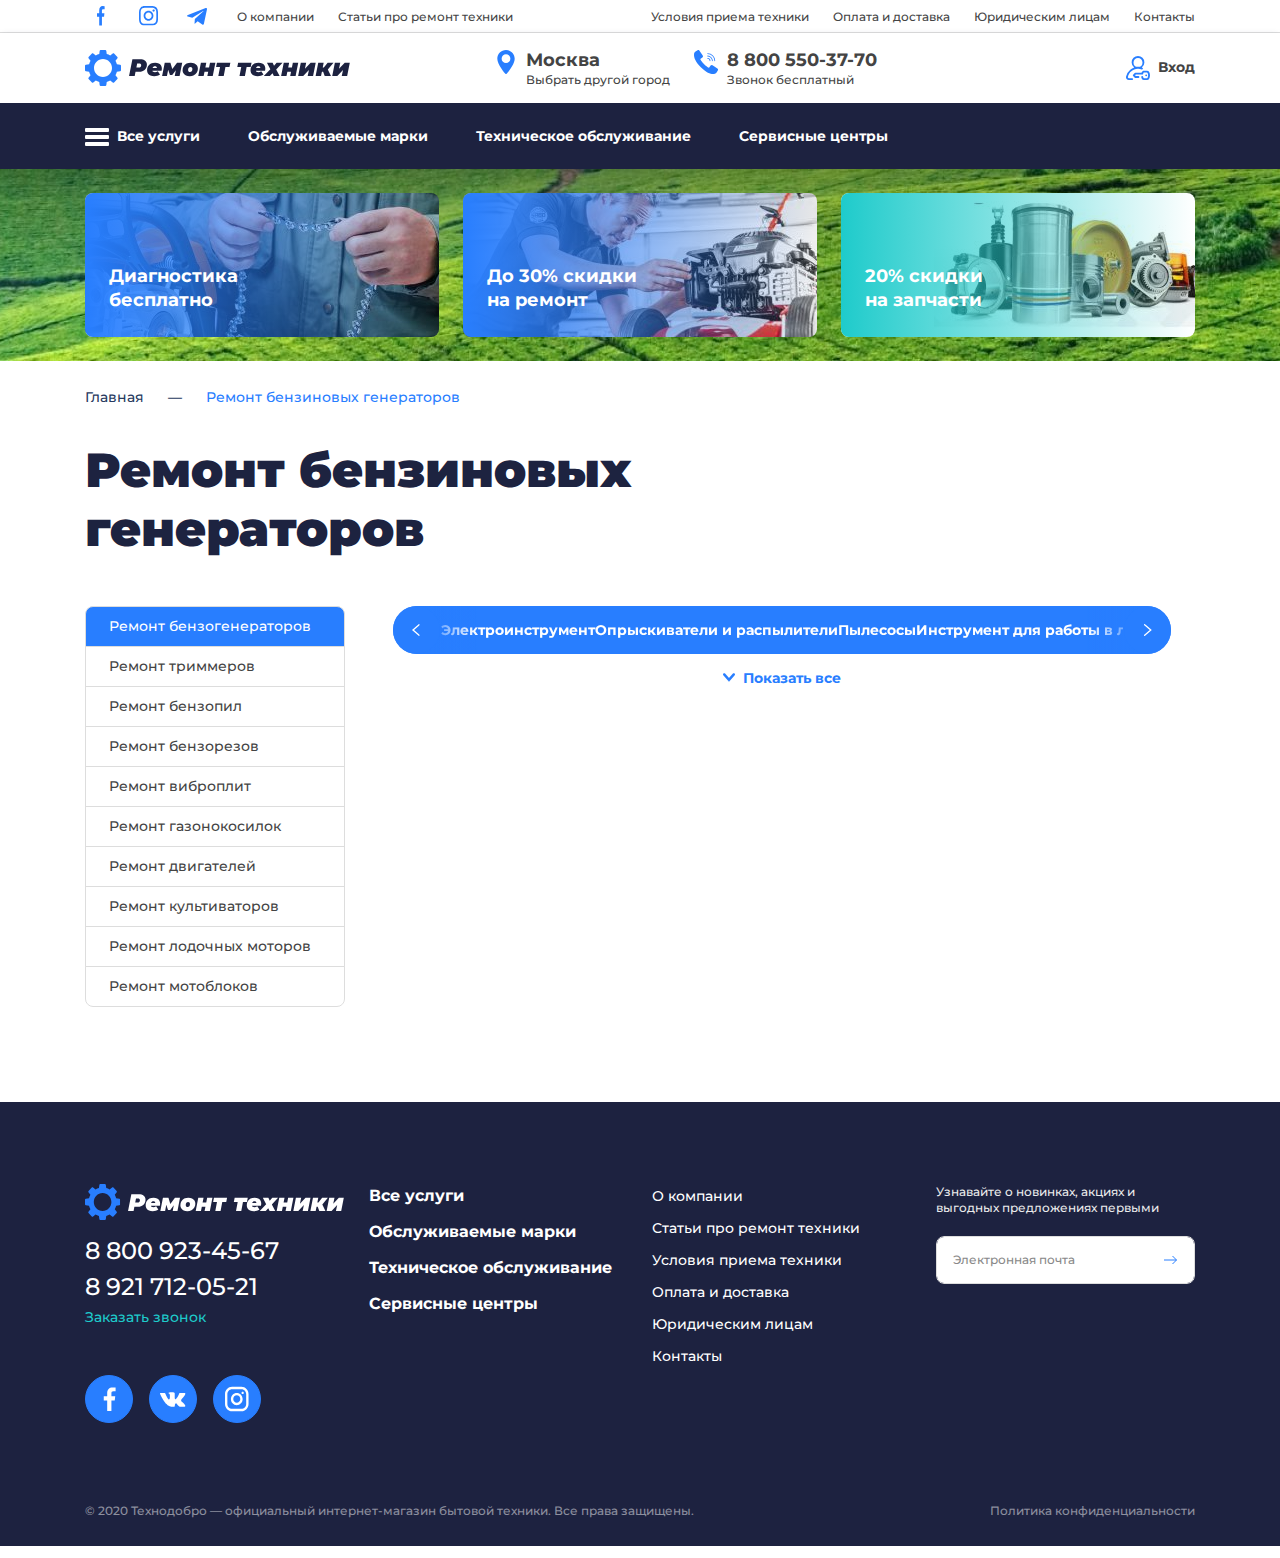
==== public/01-types.html @ d425623e "made a little" ====
<!DOCTYPE html>
<html lang="ru">
	<head>
		<meta charset="utf-8">
		<title>title</title>
		<meta name="description" content="о чем страница">
		<meta http-equiv="X-UA-Compatible" content="IE=edge">
		<meta name="viewport" content="width=device-width,initial-scale=1.0,  shrink-to-fit=no">
		<link type="image/ico" href="img/favicon.ico" rel="shortcut icon"><meta name="format-detection" content="telephone=no"> <link rel="preconnect" href="https://fonts.googleapis.com">
<link rel="preconnect" href="https://fonts.gstatic.com" crossorigin>
<link href="https://fonts.googleapis.com/css2?family=Montserrat:wght@300;400;500;600;700;800;900&display=swap" rel="stylesheet">
		<link href="css/main.min.css" rel="stylesheet"/>
	</head>
	<body data-bg="01.png">
		<div class="main-wrapper">
			<div class="menu-mobile menu-mobile--js d-lg-none">
				<div class="toggle-menu-mobile toggle-menu-mobile--js"><span></span>
				</div>
				<div class="menu-mobile__inner">
					<div class="menu-mobile__logo"><img loading="lazy" src="img/svg/logo.svg" alt=""/>
					</div>
					<ul class="menu" itemscope="itemscope" itemtype="http://schema.org/SiteNavigationElement">
						<li class="menu-item" itemprop="item"><a href="#" itemprop="url">О компании</a></li>
						<li class="menu-item" itemprop="item"><a href="#" itemprop="url">Статьи про ремонт техники</a></li>
						<li class="menu-item" itemprop="item"><a href="#" itemprop="url">Условия приема техники</a></li>
						<li class="menu-item" itemprop="item"><a href="#" itemprop="url">Oплата и доставка</a></li>
						<li class="menu-item" itemprop="item"><a href="#" itemprop="url">Юридическим лицам</a></li>
						<li class="menu-item" itemprop="item"><a href="#" itemprop="url">Контакты</a></li>
					</ul>
					<div class="d-md-none">
						<ul class="menu" itemscope="itemscope" itemtype="http://schema.org/SiteNavigationElement">
							<li class="menu-item" itemprop="item"><a href="#" itemprop="url">Обслуживаемые марки</a></li>
							<li class="menu-item" itemprop="item"><a href="#" itemprop="url">Техническое обслуживание</a></li>
							<li class="menu-item" itemprop="item"><a href="#" itemprop="url">Сервисные центры</a></li>
						</ul>
						<div class="menu-mobile__catalog-btn">
							<svg class="icon icon-burger ">
								<use xlink:href="img/svg/sprite.svg#burger"></use>
							</svg><span>Все услуги</span>
						</div>
					</div>
					<div class="tn-items mb-4">
						<div class="tn-items__row row">
							<div class="col-auto">
								<div class="tn-items__item-row row">
									<div class="tn-items__icon-col col-auto">
										<svg class="icon icon-logo ">
											<use xlink:href="img/svg/sprite.svg#logo"></use>
										</svg>
									</div>
									<div class="col">
										<div class="tn-items__i-black tn-items__i-black--block">Москва
										</div><a class="tn-items__i-sm" href="#">Выбрать другой город</a>
									</div>
								</div>
							</div>
							<div class="col-auto">
								<div class="tn-items__item-row row">
									<div class="tn-items__icon-col col-auto">
										<svg class="icon icon-tel ">
											<use xlink:href="img/svg/sprite.svg#tel"></use>
										</svg>
									</div>
									<div class="col"><a class="tn-items__i-black" href="tel:88005503770">8 800 550-37-70</a><a class="tn-items__i-sm" href="tel:88005503770">Звонок бесплатный</a>
									</div>
								</div>
							</div>
						</div>
					</div>
					<div class="soc-row row mb-3">
						<div class="col-auto"><a class="soc-row__soc-item" href="#">
							<svg class="icon icon-fb ">
								<use xlink:href="img/svg/sprite.svg#fb"></use>
							</svg></a>
						</div>
						<div class="col-auto"><a class="soc-row__soc-item" href="#">
							<svg class="icon icon-inst ">
								<use xlink:href="img/svg/sprite.svg#inst"></use>
							</svg></a>
						</div>
						<div class="col-auto"><a class="soc-row__soc-item" href="#">
							<svg class="icon icon-tg ">
								<use xlink:href="img/svg/sprite.svg#tg"></use>
							</svg></a>
						</div>
					</div>
				</div>
			</div>
			<!--  мобильное меню-->
			<!-- start header-->
			<header class="header" id="header">
				<!-- start topLine-->
				<section class="topLine d-none d-lg-block" id="topLine">
					<div class="topLine__container container">
						<div class="topLine__row row align-items-center">
							<div class="col-auto">
								<div class="soc-row row">
									<div class="col-auto"><a class="soc-row__soc-item" href="#">
										<svg class="icon icon-fb ">
											<use xlink:href="img/svg/sprite.svg#fb"></use>
										</svg></a>
									</div>
									<div class="col-auto"><a class="soc-row__soc-item" href="#">
										<svg class="icon icon-inst ">
											<use xlink:href="img/svg/sprite.svg#inst"></use>
										</svg></a>
									</div>
									<div class="col-auto"><a class="soc-row__soc-item" href="#">
										<svg class="icon icon-tg ">
											<use xlink:href="img/svg/sprite.svg#tg"></use>
										</svg></a>
									</div>
								</div>
							</div>
							<div class="col">
								<ul class="menu" itemscope="itemscope" itemtype="http://schema.org/SiteNavigationElement">
									<li class="menu-item" itemprop="item"><a href="#" itemprop="url">О компании</a></li>
									<li class="menu-item" itemprop="item"><a href="#" itemprop="url">Статьи про ремонт техники</a></li>
									<li class="menu-item" itemprop="item"><a href="#" itemprop="url">Условия приема техники</a></li>
									<li class="menu-item" itemprop="item"><a href="#" itemprop="url">Oплата и доставка</a></li>
									<li class="menu-item" itemprop="item"><a href="#" itemprop="url">Юридическим лицам</a></li>
									<li class="menu-item" itemprop="item"><a href="#" itemprop="url">Контакты</a></li>
								</ul>
							</div>
						</div>
					</div>
				</section>
				<!-- end topLine-->
				<!-- start top-nav-->
				<div class="top-nav block-with-lazy">
					<div class="top-nav__container container">
						<div class="top-nav__row row align-items-center">
							<div class="col col-md-auto">
								<div class="top-nav__logo"><img loading="lazy" src="img/svg/logo.svg" alt=""/>
								</div>
							</div>
							<div class="col d-none d-md-block">
								<div class="tn-items">
									<div class="tn-items__row row">
										<div class="col-auto">
											<div class="tn-items__item-row row">
												<div class="tn-items__icon-col col-auto">
													<svg class="icon icon-logo ">
														<use xlink:href="img/svg/sprite.svg#logo"></use>
													</svg>
												</div>
												<div class="col">
													<div class="tn-items__i-black tn-items__i-black--block">Москва
													</div><a class="tn-items__i-sm" href="#">Выбрать другой город</a>
												</div>
											</div>
										</div>
										<div class="col-auto">
											<div class="tn-items__item-row row">
												<div class="tn-items__icon-col col-auto">
													<svg class="icon icon-tel ">
														<use xlink:href="img/svg/sprite.svg#tel"></use>
													</svg>
												</div>
												<div class="col"><a class="tn-items__i-black" href="tel:88005503770">8 800 550-37-70</a><a class="tn-items__i-sm" href="tel:88005503770">Звонок бесплатный</a>
												</div>
											</div>
										</div>
									</div>
								</div>
							</div>
							<div class="col-auto"><a class="top-nav__lc" href="#">
								<svg class="icon icon-login ">
									<use xlink:href="img/svg/sprite.svg#login"></use>
								</svg><span>Вход</span></a>
							</div>
							<div class="col-auto d-lg-none">
								<div class="toggle-menu-mobile toggle-menu-mobile--js"><span></span>
								</div>
							</div>
							<!--.col.d-none.d-lg-block
							+mnu()
							
							-->
						</div>
					</div>
				</div>
				<!-- end top-nav-->
				<div class="bot-nav d-none d-md-block">
					<div class="bot-nav__container container">
						<div class="bot-nav__row row align-items-center">
							<div class="col-auto">
								<div class="bot-nav__all-btn-cont">
									<div class="bot-nav__all-btn">
										<svg class="icon icon-burger ">
											<use xlink:href="img/svg/sprite.svg#burger"></use>
										</svg><span>Все услуги</span>
									</div>
								</div>
							</div>
							<div class="col">
								<ul class="menu" itemscope="itemscope" itemtype="http://schema.org/SiteNavigationElement">
									<li class="menu-item" itemprop="item"><a href="#" itemprop="url">Обслуживаемые марки</a></li>
									<li class="menu-item" itemprop="item"><a href="#" itemprop="url">Техническое обслуживание</a></li>
									<li class="menu-item" itemprop="item"><a href="#" itemprop="url">Сервисные центры</a></li>
								</ul>
							</div>
						</div>
					</div>
				</div>
			</header>
			<!-- end header-->
			<!-- start headerBlock-->
			<div class="headerBlock section" id="headerBlock">
				<div class="headerBlock__bg"><img loading="lazy" src="img/@2x/headerBlock-bg.jpg" alt=""/>
				</div>
				<div class="container">
					<div class="headerBlock__row row">
						<div class="col-lg-4"><a class="headerBlock__item blue" href="#"><span class="headerBlock__img"><img loading="lazy" src="img/@2x/headerBlock-1.jpg" alt=""/></span><span class="headerBlock__txt">Диагностика<br/>бесплатно</span></a>
						</div>
						<div class="col-lg-4"><a class="headerBlock__item blue" href="#"><span class="headerBlock__img"><img loading="lazy" src="img/@2x/headerBlock-2.jpg" alt=""/></span><span class="headerBlock__txt">До 30% скидки<br/>на ремонт</span></a>
						</div>
						<div class="col-lg-4"><a class="headerBlock__item green" href="#"><span class="headerBlock__img"><img loading="lazy" src="img/@2x/headerBlock-3.jpg" alt=""/></span><span class="headerBlock__txt">20% скидки<br/>на запчасти</span></a>
						</div>
					</div>
				</div>
			</div>
			<!-- end headerBlock-->
			<div class="page-head">
				<div class="container">
					<nav aria-label="breadcrumb">
						<ol class="breadcrumb" itemscope="itemscope" itemtype="http://schema.org/BreadcrumbList">
							<li class="breadcrumb-item" itemprop="itemListElement" itemscope="itemscope" itemtype="http://schema.org/ListItem"><a href="/" itemprop="item"><span itemprop="name">Главная</span>
									<meta itemprop="position" content="1"/></a></li>
							<li class="breadcrumb-item active" itemprop="itemListElement" itemscope="itemscope" itemtype="http://schema.org/ListItem"><a href="#" itemprop="item"><span itemprop="name">Ремонт бензиновых генераторов</span>
									<meta itemprop="position" content="2"/></a></li>
						</ol>
					</nav>
					<div class="page-head__title-row row">
						<div class="col">
							<div class="section-title pb-0">
								<h1>Ремонт бензиновых<br>генераторов</h1>
							</div>
						</div>
					</div>
					<div class="page-head__row row">
						<div class="page-head__sidebar-col col-lg-3">
							<div class="page-head__sidebar"><a class="page-head__s-item active" href="#">Ремонт бензогенераторов</a><a class="page-head__s-item" href="#">Ремонт триммеров</a><a class="page-head__s-item" href="#">Ремонт бензопил</a><a class="page-head__s-item" href="#">Ремонт бензорезов</a><a class="page-head__s-item" href="#">Ремонт виброплит</a><a class="page-head__s-item" href="#">Ремонт газонокосилок</a><a class="page-head__s-item" href="#">Ремонт двигателей</a><a class="page-head__s-item" href="#">Ремонт культиваторов</a><a class="page-head__s-item" href="#">Ремонт лодочных моторов</a><a class="page-head__s-item" href="#">Ремонт мотоблоков</a>
							</div>
						</div>
						<div class="col-lg-9">
							<!-- start sTags-->
							<div class="sTags" id="sTags">
								<div class="container">
									<div class="sTags__slider-wrap sTags-slider-wrap-js">
										<div class="swiper-container sTags-slider-js">
											<div class="swiper-wrapper">
												<div class="swiper-slide"><a class="sTags__tag" href="#">Электроинструмент</a>
												</div>
												<div class="swiper-slide"><a class="sTags__tag" href="#">Опрыскиватели и распылители</a>
												</div>
												<div class="swiper-slide"><a class="sTags__tag" href="#">Пылесосы</a>
												</div>
												<div class="swiper-slide"><a class="sTags__tag" href="#">Инструмент для работы в лесу</a>
												</div>
												<div class="swiper-slide"><a class="sTags__tag" href="#">Цепные</a>
												</div>
												<div class="swiper-slide"><a class="sTags__tag" href="#">Опрыскиватели и распылители</a>
												</div>
												<div class="swiper-slide"><a class="sTags__tag" href="#">Пылесосы</a>
												</div>
												<div class="swiper-slide"><a class="sTags__tag" href="#">Инструмент для работы в лесу</a>
												</div>
												<div class="swiper-slide"><a class="sTags__tag" href="#">Электроинструмент</a>
												</div>
												<div class="swiper-slide"><a class="sTags__tag" href="#">Опрыскиватели и распылители</a>
												</div>
												<div class="swiper-slide"><a class="sTags__tag" href="#">Пылесосы</a>
												</div>
												<div class="swiper-slide"><a class="sTags__tag" href="#">Инструмент для работы в лесу</a>
												</div>
												<div class="swiper-slide"><a class="sTags__tag" href="#">Цепные</a>
												</div>
												<div class="swiper-slide"><a class="sTags__tag" href="#">Опрыскиватели и распылители</a>
												</div>
												<div class="swiper-slide"><a class="sTags__tag" href="#">Пылесосы</a>
												</div>
												<div class="swiper-slide"><a class="sTags__tag" href="#">Инструмент для работы в лесу</a>
												</div>
											</div>
										</div>
										<div class="swiper-button-hand swiper-button-hand-prev swiper-button-prev">
											<svg class="icon icon-chevron-left ">
												<use xlink:href="img/svg/sprite.svg#chevron-left"></use>
											</svg>
										</div>
										<div class="swiper-button-hand swiper-button-hand-next swiper-button-next">
											<svg class="icon icon-chevron-right ">
												<use xlink:href="img/svg/sprite.svg#chevron-right"></use>
											</svg>
										</div>
										<div class="sTags__close-btn sTags-close-btn-js">
											<svg class="icon icon-cross ">
												<use xlink:href="img/svg/sprite.svg#cross"></use>
											</svg>
										</div>
									</div>
									<div class="sTags__show-all sTags-show-btn-js"><span>Показать все</span><span>Скрыть</span>
									</div>
								</div>
							</div>
							<!-- end sTags-->
						</div>
					</div>
				</div>
			</div>
			<footer class="footer">
				<div class="container">
					<div class="footer__row row">
						<div class="col-sm-6 col-lg-3">
							<div class="footer__logo"><img loading="lazy" src="img/svg/footer-logo.svg" alt=""/>
							</div>
							<div class="footer__pushed-content">
								<div class="footer__tells"><a class="footer__tell" href="tel:88009234567">8 800 923-45-67</a><a class="footer__tell" href="tel:89217120521">8 921 712-05-21</a><a class="footer__call-order" href="#">Заказать звонок</a>
								</div>
								<div class="footer__soc-row row">
									<div class="col-auto"><a class="footer__soc-item" href="#"><img loading="lazy" src="img/svg/soc-white-fb.svg" alt=""/></a>
									</div>
									<div class="col-auto"><a class="footer__soc-item" href="#"><img loading="lazy" src="img/svg/soc-white-vk.svg" alt=""/></a>
									</div>
									<div class="col-auto"><a class="footer__soc-item" href="#"><img loading="lazy" src="img/svg/soc-white-inst.svg" alt=""/></a>
									</div>
								</div>
							</div>
						</div>
						<div class="col-sm-6 col-lg-3">
							<div class="footer__menu footer__menu--bold">
								<ul>
									<li><a href="#">Все услуги</a></li>
									<li><a href="#">Обслуживаемые марки</a></li>
									<li><a href="#">Техническое обслуживание</a></li>
									<li><a href="#">Сервисные центры</a></li>
								</ul>
							</div>
						</div>
						<div class="col-sm-6 col-lg-3">
							<div class="footer__menu footer__menu--regular">
								<ul>
									<li><a href="#">О компании</a></li>
									<li><a href="#">Статьи про ремонт техники</a></li>
									<li><a href="#">Условия приема техники</a></li>
									<li><a href="#">Oплата и доставка</a></li>
									<li><a href="#">Юридическим лицам</a></li>
									<li><a href="#">Контакты</a></li>
								</ul>
							</div>
						</div>
						<div class="col-sm-6 col-lg-3">
							<div class="footer__know">Узнавайте о новинках, акциях и выгодных предложениях первыми
							</div>
							<div class="footer__input-cont">
								<div class="footer__input-wrap form-group"><input class="footer__input form-control" name="email" type="email" placeholder="Электронная почта"/>
								</div>
								<!-- +e.input-wrap-->
								<button class="footer__arrow" type="submit"><img loading="lazy" src="img/svg/arrow-right.svg" alt=""/>
								</button>
							</div>
						</div>
					</div>
					<div class="footer__bot-row row align-items-center">
						<div class="col-lg">
							<div class="footer__all-rights">
								©
								<span class="put-curr-year">2020</span>
								Технодобро — официальный интернет-магазин бытовой техники. Все права защищены.
							</div>
						</div>
						<div class="col-lg-auto"><a class="footer__policy" href="#">Политика конфиденциальности</a>
						</div>
					</div>
				</div>
			</footer>
		</div>
		<!--  start modals-->
		<div class="modal-win" id="modal-call" style="display: none">
			<div class="form-wrap">
				<form>
					<div class="text-center">
						<div class="form-wrap__title form-data h3 ttu">Обратный звонок
						</div>
						<p class="after-headline">Заполните заявку и&nbsp;мы&nbsp;с&nbsp;Вами свяжемся в&nbsp;течение 15&nbsp;минут</p>
					</div>
					<div class="form-wrap__input-wrap form-group"><input class="form-wrap__input form-control" name="text" type="text" placeholder="Ваше Имя" required="required"/> 
					</div>
					<!-- +e.input-wrap-->
					<button class="form-wrap__btn btn" type="submit"> 
					</button>
					<div class="form-wrap__policy">
						<label class="custom-input form-check"><input class="custom-input__input form-check-input" name="checkbox" type="checkbox" checked="checked"/><small class="custom-input__text text-secondary">Согласен на обработку и хранение моих персональных данных в соответствии с условиями</small>
						</label>
					</div>
				</form>
			</div>
		</div>
		<!-- #modal-call-->
		<!-- end modals-->
		<!-- modal libs-->
		<script src="libs/jquery/jquery.min.js"></script>
		<script src="libs/@fancyapps/ui/fancybox.umd.js"></script>
		<!-- modal libs-->
		<!-- slider libs-->
		<script src="libs/swiper/swiper-bundle.min.js"> </script>
		<!-- /slider libs-->
		<script src="libs/inputmask/inputmask.min.js"></script>
		<script src="js/libs.js"></script>
		<script src="js/common.js"></script>
	</body>
</html>
---- public/css/main.min.css ----
@charset "UTF-8";.not-selectable{-moz-user-select:none;-webkit-user-select:none;user-select:none}.carousel{position:relative;box-sizing:border-box}.carousel *,.carousel :after,.carousel :before{box-sizing:inherit}.carousel__viewport{position:relative;overflow:hidden;width:100%;height:100%}.carousel__track{display:flex}.carousel__slide{flex:0 0 auto;width:var(--carousel-slide-width,60%);max-width:100%;padding:1rem;position:relative;overflow-x:hidden;overflow-y:auto;overscroll-behavior:contain;-webkit-overflow-scrolling:touch;touch-action:pan-y}.carousel.has-dots{margin-bottom:calc(.5rem + 22px)}.carousel__dots{margin:0 auto;padding:0;position:absolute;top:calc(100% + .5rem);left:0;right:0;display:flex;justify-content:center;list-style:none;-webkit-user-select:none;-moz-user-select:none;user-select:none}.carousel__dots .carousel__dot{margin:0;padding:0;display:block;position:relative;width:22px;height:22px;cursor:pointer}.carousel__dots .carousel__dot:after{content:"";width:8px;height:8px;border-radius:50%;position:absolute;top:50%;left:50%;transform:translate(-50%,-50%);background-color:currentColor;opacity:.25;transition:opacity .15s ease-in-out}.carousel__dots .carousel__dot.is-selected:after{opacity:1}.carousel__button{width:var(--carousel-button-width,48px);height:var(--carousel-button-height,48px);padding:0;border:0;display:flex;justify-content:center;align-items:center;pointer-events:all;cursor:pointer;color:var(--carousel-button-color,currentColor);background:var(--carousel-button-bg,transparent);border-radius:var(--carousel-button-border-radius,50%);box-shadow:var(--carousel-button-shadow,none)}.carousel__button.is-next,.carousel__button.is-prev{position:absolute;top:50%;transform:translateY(-50%)}.carousel__button.is-prev{left:10px}.carousel__button.is-next{right:10px}.carousel__button[disabled]{cursor:default;opacity:.3}.carousel__button svg{width:var(--carousel-button-svg-width,24px);height:var(--carousel-button-svg-height,24px);fill:none;stroke:currentColor;stroke-width:var(--carousel-button-svg-stroke-width,1.5);stroke-linejoin:bevel;stroke-linecap:round;filter:var(--carousel-button-svg-filter,none);pointer-events:none}body.compensate-for-scrollbar{overflow:hidden!important;touch-action:none}.fancybox__container{position:fixed;top:0;left:0;bottom:0;right:0;margin:0;padding:env(safe-area-inset-top,0) env(safe-area-inset-right,0) env(safe-area-inset-bottom,0) env(safe-area-inset-left,0);box-sizing:border-box;display:flex;flex-direction:column;color:var(--fancybox-color,#fff);-webkit-tap-highlight-color:transparent;overflow:hidden;z-index:1050;outline:none;transform-origin:top left;--carousel-button-width:48px;--carousel-button-height:48px;--carousel-button-svg-width:24px;--carousel-button-svg-height:24px;--carousel-button-svg-stroke-width:2.5;--carousel-button-svg-filter:drop-shadow(1px 1px 1px rgba(0,0,0,0.4))}.fancybox__container *,.fancybox__container :after,.fancybox__container :before{box-sizing:inherit}.fancybox__container :focus{outline:thin dotted}body.is-using-mouse .fancybox__container :focus{outline:none}.fancybox__backdrop{position:absolute;top:0;right:0;bottom:0;left:0;z-index:-1;background:var(--fancybox-bg,rgba(24,24,27,.92))}.fancybox__carousel{position:relative;flex:1 1 auto;min-height:0;height:100%;z-index:10}.fancybox__carousel.has-dots{margin-bottom:calc(.5rem + 22px)}.fancybox__viewport{position:relative;width:100%;height:100%;overflow:visible;cursor:default}.fancybox__track{display:flex;height:100%}.fancybox__slide{flex:0 0 auto;width:100%;max-width:100%;margin:0;padding:64px;position:relative;overscroll-behavior:contain;display:flex;flex-direction:column;outline:0;overflow:auto;-webkit-overflow-scrolling:touch;--carousel-button-width:36px;--carousel-button-height:36px;--carousel-button-svg-width:22px;--carousel-button-svg-height:22px}.fancybox__slide:after,.fancybox__slide:before{content:"";flex:0 0 0;margin:auto}.fancybox__content{margin:0 env(safe-area-inset-right,0) 0 env(safe-area-inset-left,0);padding:36px;color:var(--fancybox-content-color,#374151);background:var(--fancybox-content-bg,#fff);position:relative;align-self:center;display:flex;flex-direction:column;z-index:20}.fancybox__caption{align-self:center;max-width:100%;margin:0;padding:1rem 0 0;line-height:1.375;color:var(--fancybox-color,currentColor);visibility:visible;cursor:auto;flex-shrink:0}.is-loading .fancybox__caption{visibility:hidden}.fancybox__container>.carousel__dots{top:100%;color:var(--fancybox-color,#fff)}.fancybox__nav .carousel__button{z-index:40}.fancybox__nav .carousel__button.is-next{right:8px}.fancybox__nav .carousel__button.is-prev{left:8px}.carousel__button.is-close{position:absolute;top:8px;right:8px;top:calc(env(safe-area-inset-top, 0px) + 8px);right:calc(env(safe-area-inset-right, 0px) + 8px);z-index:40}.fancybox__content>.carousel__button.is-close{position:absolute;top:-36px;right:0;color:var(--fancybox-color,#fff)}.fancybox__spinner{position:absolute;top:50%;left:50%;transform:translate(-50%,-50%);width:50px;height:50px;cursor:pointer;z-index:1053;color:var(--fancybox-color,currentColor)}.fancybox__spinner svg{-webkit-animation:fancybox-rotate 2s linear infinite;animation:fancybox-rotate 2s linear infinite;transform-origin:center center;position:absolute;top:0;right:0;bottom:0;left:0;margin:auto;width:100%;height:100%}.fancybox__spinner svg circle{fill:none;stroke-width:2.5;stroke-miterlimit:10;stroke-dasharray:1,200;stroke-dashoffset:0;-webkit-animation:fancybox-dash 1.5s ease-in-out infinite;animation:fancybox-dash 1.5s ease-in-out infinite;stroke-linecap:round;stroke:currentColor}@-webkit-keyframes fancybox-rotate{to{transform:rotate(1turn)}}@keyframes fancybox-rotate{to{transform:rotate(1turn)}}@-webkit-keyframes fancybox-dash{0%{stroke-dasharray:1,200;stroke-dashoffset:0}50%{stroke-dasharray:89,200;stroke-dashoffset:-35px}to{stroke-dasharray:89,200;stroke-dashoffset:-124px}}@keyframes fancybox-dash{0%{stroke-dasharray:1,200;stroke-dashoffset:0}50%{stroke-dasharray:89,200;stroke-dashoffset:-35px}to{stroke-dasharray:89,200;stroke-dashoffset:-124px}}.fancybox__container.is-animated[aria-hidden=false] .carousel__button.is-close,.fancybox__container.is-animated[aria-hidden=false] .carousel__dots,.fancybox__container.is-animated[aria-hidden=false] .fancybox__backdrop,.fancybox__container.is-animated[aria-hidden=false] .fancybox__caption,.fancybox__container.is-animated[aria-hidden=false] .fancybox__nav{transition:opacity var(--fancybox-ts,.25s) ease;opacity:var(--fancybox-opacity,1)}.fancybox__container.is-animated[aria-hidden=true] .carousel__button.is-close,.fancybox__container.is-animated[aria-hidden=true] .carousel__dots,.fancybox__container.is-animated[aria-hidden=true] .fancybox__backdrop,.fancybox__container.is-animated[aria-hidden=true] .fancybox__caption,.fancybox__container.is-animated[aria-hidden=true] .fancybox__nav{transition:opacity .2s ease;opacity:0}.fancybox-fadeIn{-webkit-animation:fancybox-fadeIn .2s ease both;animation:fancybox-fadeIn .2s ease both}.fancybox-fadeOut{-webkit-animation:fancybox-fadeOut .2s ease both;animation:fancybox-fadeOut .2s ease both}.fancybox-zoomInUp{-webkit-animation:fancybox-zoomInUp .2s ease both;animation:fancybox-zoomInUp .2s ease both}.fancybox-zoomOutDown{-webkit-animation:fancybox-zoomOutDown .2s ease both;animation:fancybox-zoomOutDown .2s ease both}.fancybox-throwOutUp{-webkit-animation:fancybox-throwOutUp .2s ease both;animation:fancybox-throwOutUp .2s ease both}.fancybox-throwOutDown{-webkit-animation:fancybox-throwOutDown .2s ease both;animation:fancybox-throwOutDown .2s ease both}@-webkit-keyframes fancybox-fadeIn{0%{opacity:0}to{opacity:1}}@keyframes fancybox-fadeIn{0%{opacity:0}to{opacity:1}}@-webkit-keyframes fancybox-fadeOut{to{opacity:0}}@keyframes fancybox-fadeOut{to{opacity:0}}@-webkit-keyframes fancybox-zoomInUp{0%{transform:scale(.97) translate3d(0,16px,0);opacity:0}to{transform:scale(1) translateZ(0);opacity:1}}@keyframes fancybox-zoomInUp{0%{transform:scale(.97) translate3d(0,16px,0);opacity:0}to{transform:scale(1) translateZ(0);opacity:1}}@-webkit-keyframes fancybox-zoomOutDown{to{transform:scale(.97) translate3d(0,16px,0);opacity:0}}@keyframes fancybox-zoomOutDown{to{transform:scale(.97) translate3d(0,16px,0);opacity:0}}@-webkit-keyframes fancybox-throwOutUp{20%{opacity:.5}to{transform:translate3d(0,-30%,0);opacity:0}}@keyframes fancybox-throwOutUp{20%{opacity:.5}to{transform:translate3d(0,-30%,0);opacity:0}}@-webkit-keyframes fancybox-throwOutDown{20%{opacity:.5}to{transform:translate3d(0,30%,0);opacity:0}}@keyframes fancybox-throwOutDown{20%{opacity:.5}to{transform:translate3d(0,30%,0);opacity:0}}.fancybox__carousel .carousel__slide{scrollbar-width:thin;scrollbar-color:#ccc hsla(0,0%,100%,.1)}.fancybox__carousel .carousel__slide::-webkit-scrollbar{width:8px;height:8px}.fancybox__carousel .carousel__slide::-webkit-scrollbar-track{background-color:hsla(0,0%,100%,.1)}.fancybox__carousel .carousel__slide::-webkit-scrollbar-thumb{background-color:#ccc;border-radius:2px;box-shadow:inset 0 0 4px rgba(0,0,0,.2)}.fancybox__carousel .is-draggable{cursor:move;cursor:-webkit-grab;cursor:grab}.fancybox__carousel .is-dragging{cursor:move;cursor:-webkit-grabbing;cursor:grabbing}.fancybox__carousel .carousel__slide:not(.has-image) .fancybox__content{cursor:auto}.fancybox__carousel .carousel__slide.can-zoom_in .fancybox__content{cursor:zoom-in}.fancybox__carousel .carousel__slide.can-zoom_out .fancybox__content{cursor:zoom-out}.fancybox__image{background:transparent;-webkit-user-select:none;-moz-user-select:none;user-select:none}.has-image .fancybox__content{padding:0;background:transparent}.is-closing .has-image .fancybox__content{overflow:visible}.has-image[data-image-fit=contain]{overflow:visible;touch-action:none}.has-image[data-image-fit=contain] .fancybox__content{min-height:1px}.has-image[data-image-fit=contain] .fancybox__image{max-width:100%;min-height:1px;-o-object-fit:contain;object-fit:contain;background:transparent}.has-image[data-image-fit=contain-w]{overflow-x:hidden;overflow-y:auto}.has-image[data-image-fit=contain-w] .fancybox__content{min-height:auto}.has-image[data-image-fit=contain-w] .fancybox__image{max-width:100%;height:auto}.has-image[data-image-fit=cover]{overflow:visible;touch-action:none}.has-image[data-image-fit=cover] .fancybox__content{min-height:1px;width:100%;height:100%}.has-image[data-image-fit=cover] .fancybox__image{width:100%;height:100%;min-height:1px;-o-object-fit:cover;object-fit:cover}.fancybox__carousel .fancybox__slide.has-html5video .fancybox__content,.fancybox__carousel .fancybox__slide.has-iframe .fancybox__content,.fancybox__carousel .fancybox__slide.has-map .fancybox__content,.fancybox__carousel .fancybox__slide.has-pdf .fancybox__content,.fancybox__carousel .fancybox__slide.has-video .fancybox__content{flex-shrink:1;min-height:1px;overflow:visible}.fancybox__carousel .fancybox__slide.has-iframe .fancybox__content,.fancybox__carousel .fancybox__slide.has-map .fancybox__content,.fancybox__carousel .fancybox__slide.has-pdf .fancybox__content{width:100%;height:80%}.fancybox__carousel .fancybox__slide.has-html5video .fancybox__content,.fancybox__carousel .fancybox__slide.has-video .fancybox__content{width:960px;height:540px;max-width:100%;max-height:100%}.fancybox__carousel .fancybox__slide.has-html5video .fancybox__content,.fancybox__carousel .fancybox__slide.has-map .fancybox__content,.fancybox__carousel .fancybox__slide.has-pdf .fancybox__content,.fancybox__carousel .fancybox__slide.has-video .fancybox__content{padding:0;background:rgba(24,24,27,.9);color:#fff}.fancybox__carousel .fancybox__slide.has-map .fancybox__content{background:#e5e3df}.fancybox__html5video,.fancybox__iframe{border:0;display:block;height:100%;width:100%;background:transparent}.fancybox-placeholder{position:absolute;width:1px;height:1px;padding:0;margin:-1px;overflow:hidden;clip:rect(0,0,0,0);white-space:nowrap;border-width:0}.fancybox__thumbs{flex:0 0 auto;position:relative;padding:0 3px}.fancybox__container.is-animated[aria-hidden=true] .fancybox__thumbs{transition:unset;opacity:0}.fancybox__container.is-animated[aria-hidden=false] .fancybox__thumbs{transition:opacity var(--fancybox-ts,.25s) ease-in;opacity:var(--fancybox-opacity,1)}.fancybox__thumbs .carousel__slide{flex:0 0 auto;width:var(--fancybox-thumbs-width,96px);margin:0;padding:8px 3px;box-sizing:content-box;display:flex;align-items:center;justify-content:center;overflow:visible;cursor:pointer}.fancybox__thumbs .carousel__slide.is-nav-selected:after{content:"";position:absolute;top:0;left:3px;right:3px;bottom:3px;border-bottom:3px solid}.fancybox__thumbs .carousel__slide>*{pointer-events:none;-webkit-user-select:none;-moz-user-select:none;user-select:none}.fancybox__thumb{position:relative;width:100%;padding-top:calc(100%/var(--fancybox-thumbs-ratio, 1.5));background-size:cover;background-position:50%;background-color:hsla(0,0%,100%,.1);background-repeat:no-repeat}@font-face{font-family:swiper-icons;src:url("data:application/font-woff;charset=utf-8;base64, [base64]//wADZ2x5ZgAAAywAAADMAAAD2MHtryVoZWFkAAABbAAAADAAAAA2E2+eoWhoZWEAAAGcAAAAHwAAACQC9gDzaG10eAAAAigAAAAZAAAArgJkABFsb2NhAAAC0AAAAFoAAABaFQAUGG1heHAAAAG8AAAAHwAAACAAcABAbmFtZQAAA/gAAAE5AAACXvFdBwlwb3N0AAAFNAAAAGIAAACE5s74hXjaY2BkYGAAYpf5Hu/j+W2+MnAzMYDAzaX6QjD6/4//Bxj5GA8AuRwMYGkAPywL13jaY2BkYGA88P8Agx4j+/8fQDYfA1AEBWgDAIB2BOoAeNpjYGRgYNBh4GdgYgABEMnIABJzYNADCQAACWgAsQB42mNgYfzCOIGBlYGB0YcxjYGBwR1Kf2WQZGhhYGBiYGVmgAFGBiQQkOaawtDAoMBQxXjg/wEGPcYDDA4wNUA2CCgwsAAAO4EL6gAAeNpj2M0gyAACqxgGNWBkZ2D4/wMA+xkDdgAAAHjaY2BgYGaAYBkGRgYQiAHyGMF8FgYHIM3DwMHABGQrMOgyWDLEM1T9/w8UBfEMgLzE////P/5//f/V/xv+r4eaAAeMbAxwIUYmIMHEgKYAYjUcsDAwsLKxc3BycfPw8jEQA/[base64]/uznmfPFBNODM2K7MTQ45YEAZqGP81AmGGcF3iPqOop0r1SPTaTbVkfUe4HXj97wYE+yNwWYxwWu4v1ugWHgo3S1XdZEVqWM7ET0cfnLGxWfkgR42o2PvWrDMBSFj/IHLaF0zKjRgdiVMwScNRAoWUoH78Y2icB/yIY09An6AH2Bdu/UB+yxopYshQiEvnvu0dURgDt8QeC8PDw7Fpji3fEA4z/PEJ6YOB5hKh4dj3EvXhxPqH/SKUY3rJ7srZ4FZnh1PMAtPhwP6fl2PMJMPDgeQ4rY8YT6Gzao0eAEA409DuggmTnFnOcSCiEiLMgxCiTI6Cq5DZUd3Qmp10vO0LaLTd2cjN4fOumlc7lUYbSQcZFkutRG7g6JKZKy0RmdLY680CDnEJ+UMkpFFe1RN7nxdVpXrC4aTtnaurOnYercZg2YVmLN/d/gczfEimrE/fs/bOuq29Zmn8tloORaXgZgGa78yO9/cnXm2BpaGvq25Dv9S4E9+5SIc9PqupJKhYFSSl47+Qcr1mYNAAAAeNptw0cKwkAAAMDZJA8Q7OUJvkLsPfZ6zFVERPy8qHh2YER+3i/BP83vIBLLySsoKimrqKqpa2hp6+jq6RsYGhmbmJqZSy0sraxtbO3sHRydnEMU4uR6yx7JJXveP7WrDycAAAAAAAH//wACeNpjYGRgYOABYhkgZgJCZgZNBkYGLQZtIJsFLMYAAAw3ALgAeNolizEKgDAQBCchRbC2sFER0YD6qVQiBCv/H9ezGI6Z5XBAw8CBK/m5iQQVauVbXLnOrMZv2oLdKFa8Pjuru2hJzGabmOSLzNMzvutpB3N42mNgZGBg4GKQYzBhYMxJLMlj4GBgAYow/P/PAJJhLM6sSoWKfWCAAwDAjgbRAAB42mNgYGBkAIIbCZo5IPrmUn0hGA0AO8EFTQAA") format("woff");font-weight:400;font-style:normal}:root{--swiper-theme-color:#007aff}.swiper-container{margin-left:auto;margin-right:auto;position:relative;overflow:hidden;list-style:none;padding:0;z-index:1}.swiper-container-vertical>.swiper-wrapper{flex-direction:column}.swiper-wrapper{position:relative;width:100%;height:100%;z-index:1;display:flex;transition-property:transform;box-sizing:content-box}.swiper-container-android .swiper-slide,.swiper-wrapper{transform:translateZ(0)}.swiper-container-multirow>.swiper-wrapper{flex-wrap:wrap}.swiper-container-multirow-column>.swiper-wrapper{flex-wrap:wrap;flex-direction:column}.swiper-container-free-mode>.swiper-wrapper{transition-timing-function:ease-out;margin:0 auto}.swiper-container-pointer-events{touch-action:pan-y}.swiper-container-pointer-events.swiper-container-vertical{touch-action:pan-x}.swiper-slide{flex-shrink:0;width:100%;height:100%;position:relative;transition-property:transform}.swiper-slide-invisible-blank{visibility:hidden}.swiper-container-autoheight,.swiper-container-autoheight .swiper-slide{height:auto}.swiper-container-autoheight .swiper-wrapper{align-items:flex-start;transition-property:transform,height}.swiper-container-3d{perspective:1200px}.swiper-container-3d .swiper-cube-shadow,.swiper-container-3d .swiper-slide,.swiper-container-3d .swiper-slide-shadow-bottom,.swiper-container-3d .swiper-slide-shadow-left,.swiper-container-3d .swiper-slide-shadow-right,.swiper-container-3d .swiper-slide-shadow-top,.swiper-container-3d .swiper-wrapper{transform-style:preserve-3d}.swiper-container-3d .swiper-slide-shadow-bottom,.swiper-container-3d .swiper-slide-shadow-left,.swiper-container-3d .swiper-slide-shadow-right,.swiper-container-3d .swiper-slide-shadow-top{position:absolute;left:0;top:0;width:100%;height:100%;pointer-events:none;z-index:10}.swiper-container-3d .swiper-slide-shadow-left{background-image:linear-gradient(270deg,rgba(0,0,0,.5),transparent)}.swiper-container-3d .swiper-slide-shadow-right{background-image:linear-gradient(90deg,rgba(0,0,0,.5),transparent)}.swiper-container-3d .swiper-slide-shadow-top{background-image:linear-gradient(0deg,rgba(0,0,0,.5),transparent)}.swiper-container-3d .swiper-slide-shadow-bottom{background-image:linear-gradient(180deg,rgba(0,0,0,.5),transparent)}.swiper-container-css-mode>.swiper-wrapper{overflow:auto;scrollbar-width:none;-ms-overflow-style:none}.swiper-container-css-mode>.swiper-wrapper::-webkit-scrollbar{display:none}.swiper-container-css-mode>.swiper-wrapper>.swiper-slide{scroll-snap-align:start start}.swiper-container-horizontal.swiper-container-css-mode>.swiper-wrapper{scroll-snap-type:x mandatory}.swiper-container-vertical.swiper-container-css-mode>.swiper-wrapper{scroll-snap-type:y mandatory}.icon{display:inline-block;width:1em;height:1em;fill:currentColor}.icon-burger{font-size:1.8rem;width:1.33333em}.icon-chevron-left{font-size:1.8rem;width:.72222em}.icon-chevron-right{font-size:1.8rem;width:.66667em}.icon-cross{font-size:1.8rem;width:1em}.icon-fb,.icon-inst{font-size:3.2rem;width:1em}.icon-login,.icon-logo{font-size:2.4rem;width:1em}.icon-tel{font-size:2.4rem;width:1.04167em}.icon-tg{font-size:3.2rem;width:1em}:root{--bs-white:#fff;--bs-black:#000;--bs-primary:#287eff;--bs-secondary:#6c757d;--bs-success:#198754;--bs-info:#1ecbcb;--bs-warning:#ffc107;--bs-danger:#dc3545;--bs-light:#f8f9fa;--bs-dark:#444;--bs-font-sans-serif:"Montserrat",system-ui,-apple-system,"Segoe UI",Roboto,"Helvetica Neue",Arial,"Noto Sans","Liberation Sans",sans-serif,"Apple Color Emoji","Segoe UI Emoji","Segoe UI Symbol","Noto Color Emoji";--bs-font-monospace:SFMono-Regular,Menlo,Monaco,Consolas,"Liberation Mono","Courier New",monospace;--bs-gradient:linear-gradient(180deg,hsla(0,0%,100%,0.15),hsla(0,0%,100%,0))}*,:after,:before{box-sizing:border-box}body{margin:0;font-family:var(--bs-font-sans-serif);font-size:1rem;font-weight:500;line-height:1.5;color:#444;background-color:#fff;-webkit-text-size-adjust:100%;-webkit-tap-highlight-color:rgba(0,0,0,0)}hr{margin:1rem 0;color:inherit;background-color:currentColor;border:0;opacity:.25}hr:not([size]){height:1px}.h1,.h2,.h3,.h4,.h5,.h6,h1,h2,h3,h4,h5,h6{margin-top:0;margin-bottom:.5rem;font-weight:900;line-height:1.2;color:#1d2340}.h1,h1{font-size:calc(1.425rem + 2.1vw)}.h2,h2{font-size:calc(1.35rem + 1.2vw)}.h3,h3{font-size:calc(1.3rem + .6vw)}.h4,h4{font-size:calc(1.275rem + .3vw)}.h5,h5{font-size:1.25rem}.h6,h6{font-size:1rem}p{margin-top:0;margin-bottom:1rem}abbr[data-bs-original-title],abbr[title]{-webkit-text-decoration:underline dotted;text-decoration:underline dotted;cursor:help;-webkit-text-decoration-skip-ink:none;text-decoration-skip-ink:none}address{margin-bottom:1rem;font-style:normal;line-height:inherit}ol,ul{padding-left:2rem}dl,ol,ul{margin-top:0;margin-bottom:1rem}ol ol,ol ul,ul ol,ul ul{margin-bottom:0}dt{font-weight:700}dd{margin-bottom:.5rem;margin-left:0}blockquote{margin:0 0 1rem}b,strong{font-weight:bolder}.small,small{font-size:.875em}.mark,mark{padding:.2em;background-color:#fcf8e3}sub,sup{position:relative;font-size:.75em;line-height:0;vertical-align:baseline}sub{bottom:-.25em}sup{top:-.5em}a{color:#287eff;text-decoration:underline}a:hover{color:#2065cc}a:not([href]):not([class]),a:not([href]):not([class]):hover{color:inherit;text-decoration:none}code,kbd,pre,samp{font-family:var(--bs-font-monospace);font-size:1em;direction:ltr;unicode-bidi:bidi-override}pre{display:block;margin-top:0;margin-bottom:1rem;overflow:auto;font-size:.875em}pre code{font-size:inherit;color:inherit;word-break:normal}code{font-size:.875em;color:#d63384;word-wrap:break-word}a>code{color:inherit}kbd{padding:.2rem .4rem;font-size:.875em;color:#fff;background-color:#444;border-radius:.2rem}kbd kbd{padding:0;font-size:1em;font-weight:700}figure{margin:0 0 1rem}img,svg{vertical-align:middle}table{caption-side:bottom;border-collapse:collapse}caption{padding-top:.5rem;padding-bottom:.5rem;color:#6c757d;text-align:left}th{text-align:inherit;text-align:-webkit-match-parent}tbody,td,tfoot,th,thead,tr{border:0 solid;border-color:inherit}label{display:inline-block}button{border-radius:0}button:focus:not(:focus-visible){outline:0}button,input,optgroup,select,textarea{margin:0;font-family:inherit;font-size:inherit;line-height:inherit}button,select{text-transform:none}[role=button]{cursor:pointer}select{word-wrap:normal}select:disabled{opacity:1}[list]::-webkit-calendar-picker-indicator{display:none}[type=button],[type=reset],[type=submit],button{-webkit-appearance:button}[type=button]:not(:disabled),[type=reset]:not(:disabled),[type=submit]:not(:disabled),button:not(:disabled){cursor:pointer}::-moz-focus-inner{padding:0;border-style:none}textarea{resize:vertical}fieldset{min-width:0;padding:0;margin:0;border:0}legend{float:left;width:100%;padding:0;margin-bottom:.5rem;font-size:calc(1.275rem + .3vw);line-height:inherit}legend+*{clear:left}::-webkit-datetime-edit-day-field,::-webkit-datetime-edit-fields-wrapper,::-webkit-datetime-edit-hour-field,::-webkit-datetime-edit-minute,::-webkit-datetime-edit-month-field,::-webkit-datetime-edit-text,::-webkit-datetime-edit-year-field{padding:0}::-webkit-inner-spin-button{height:auto}[type=search]{outline-offset:-2px;-webkit-appearance:textfield}::-webkit-search-decoration{-webkit-appearance:none}::-webkit-color-swatch-wrapper{padding:0}::file-selector-button{font:inherit}::-webkit-file-upload-button{font:inherit;-webkit-appearance:button}output{display:inline-block}iframe{border:0}summary{display:list-item;cursor:pointer}progress{vertical-align:baseline}[hidden]{display:none!important}.lead{font-size:1.25rem;font-weight:300}.display-1{font-size:calc(1.625rem + 4.5vw)}.display-1,.display-2{font-weight:300;line-height:1.2}.display-2{font-size:calc(1.575rem + 3.9vw)}.display-3{font-size:calc(1.525rem + 3.3vw)}.display-3,.display-4{font-weight:300;line-height:1.2}.display-4{font-size:calc(1.475rem + 2.7vw)}.display-5{font-size:calc(1.425rem + 2.1vw)}.display-5,.display-6{font-weight:300;line-height:1.2}.display-6{font-size:calc(1.375rem + 1.5vw)}.list-inline,.list-unstyled{padding-left:0;list-style:none}.list-inline-item{display:inline-block}.list-inline-item:not(:last-child){margin-right:.5rem}.initialism{font-size:.875em;text-transform:uppercase}.blockquote{margin-bottom:1rem;font-size:1.25rem}.blockquote>:last-child{margin-bottom:0}.blockquote-footer{margin-top:-1rem;margin-bottom:1rem;font-size:.875em;color:#6c757d}.blockquote-footer:before{content:"\2014\00A0"}.container,.container-fluid,.container-lg,.container-md,.container-sm,.container-xl,.container-xxl{width:100%;padding-right:var(--bs-gutter-x,15px);padding-left:var(--bs-gutter-x,15px);margin-right:auto;margin-left:auto}.row{--bs-gutter-x:30px;--bs-gutter-y:0;display:flex;flex-wrap:wrap;margin-top:calc(var(--bs-gutter-y)*-1);margin-right:calc(var(--bs-gutter-x)*-0.5);margin-left:calc(var(--bs-gutter-x)*-0.5)}.row>*{flex-shrink:0;width:100%;max-width:100%;padding-right:calc(var(--bs-gutter-x)*0.5);padding-left:calc(var(--bs-gutter-x)*0.5);margin-top:var(--bs-gutter-y)}.col{flex:1 0 0%}.row-cols-auto>*{flex:0 0 auto;width:auto}.row-cols-1>*{flex:0 0 auto;width:100%}.row-cols-2>*{flex:0 0 auto;width:50%}.row-cols-3>*{flex:0 0 auto;width:33.33333%}.row-cols-4>*{flex:0 0 auto;width:25%}.row-cols-5>*{flex:0 0 auto;width:20%}.row-cols-6>*{flex:0 0 auto;width:16.66667%}.col-auto{flex:0 0 auto;width:auto}.col-1{flex:0 0 auto;width:8.33333%}.col-2{flex:0 0 auto;width:16.66667%}.col-3{flex:0 0 auto;width:25%}.col-4{flex:0 0 auto;width:33.33333%}.col-5{flex:0 0 auto;width:41.66667%}.col-6{flex:0 0 auto;width:50%}.col-7{flex:0 0 auto;width:58.33333%}.col-8{flex:0 0 auto;width:66.66667%}.col-9{flex:0 0 auto;width:75%}.col-10{flex:0 0 auto;width:83.33333%}.col-11{flex:0 0 auto;width:91.66667%}.col-12{flex:0 0 auto;width:100%}.offset-1{margin-left:8.33333%}.offset-2{margin-left:16.66667%}.offset-3{margin-left:25%}.offset-4{margin-left:33.33333%}.offset-5{margin-left:41.66667%}.offset-6{margin-left:50%}.offset-7{margin-left:58.33333%}.offset-8{margin-left:66.66667%}.offset-9{margin-left:75%}.offset-10{margin-left:83.33333%}.offset-11{margin-left:91.66667%}.g-0,.gx-0{--bs-gutter-x:0}.g-0,.gy-0{--bs-gutter-y:0}.g-1,.gx-1{--bs-gutter-x:0.25rem}.g-1,.gy-1{--bs-gutter-y:0.25rem}.g-2,.gx-2{--bs-gutter-x:0.5rem}.g-2,.gy-2{--bs-gutter-y:0.5rem}.g-3,.gx-3{--bs-gutter-x:1rem}.g-3,.gy-3{--bs-gutter-y:1rem}.g-4,.gx-4{--bs-gutter-x:1.5rem}.g-4,.gy-4{--bs-gutter-y:1.5rem}.g-5,.gx-5{--bs-gutter-x:3rem}.g-5,.gy-5{--bs-gutter-y:3rem}.form-label{margin-bottom:.5rem}.col-form-label{padding-top:calc(.875rem + 1px);padding-bottom:calc(.875rem + 1px);margin-bottom:0;font-size:inherit;line-height:1.5}.col-form-label-lg{padding-top:calc(.5rem + 1px);padding-bottom:calc(.5rem + 1px);font-size:1.25rem}.col-form-label-sm{padding-top:calc(.25rem + 1px);padding-bottom:calc(.25rem + 1px);font-size:.875rem}.form-text{margin-top:.25rem;font-size:.875em;color:#6c757d}.form-control{display:block;width:100%;padding:.875rem 1rem;font-size:.75rem;font-weight:500;line-height:1.5;color:#444;background-color:#fff;background-clip:padding-box;border:1px solid #ddd;-webkit-appearance:none;-moz-appearance:none;appearance:none;border-radius:.5rem;transition:border-color .15s ease-in-out,box-shadow .15s ease-in-out}.form-control[type=file]{overflow:hidden}.form-control[type=file]:not(:disabled):not([readonly]){cursor:pointer}.form-control:focus{color:#444;background-color:#fff;border-color:#94bfff;outline:0;box-shadow:0 0 0 .25rem rgba(40,126,255,.25)}.form-control::-webkit-date-and-time-value{height:1.5em}.form-control::-moz-placeholder{color:#888;opacity:1}.form-control::placeholder{color:#888;opacity:1}.form-control:disabled,.form-control[readonly]{background-color:#e9ecef;opacity:1}.form-control::file-selector-button{padding:.875rem 1rem;margin:-.875rem -1rem;-webkit-margin-end:1rem;margin-inline-end:1rem;color:#444;background-color:#e9ecef;pointer-events:none;border:0 solid;border-color:inherit;border-inline-end-width:1px;border-radius:0;transition:color .15s ease-in-out,background-color .15s ease-in-out,border-color .15s ease-in-out,box-shadow .15s ease-in-out}.form-control:hover:not(:disabled):not([readonly])::file-selector-button{background-color:#dde0e3}.form-control::-webkit-file-upload-button{padding:.875rem 1rem;margin:-.875rem -1rem;-webkit-margin-end:1rem;margin-inline-end:1rem;color:#444;background-color:#e9ecef;pointer-events:none;border:0 solid;border-color:inherit;border-inline-end-width:1px;border-radius:0;-webkit-transition:color .15s ease-in-out,background-color .15s ease-in-out,border-color .15s ease-in-out,box-shadow .15s ease-in-out;transition:color .15s ease-in-out,background-color .15s ease-in-out,border-color .15s ease-in-out,box-shadow .15s ease-in-out}.form-control:hover:not(:disabled):not([readonly])::-webkit-file-upload-button{background-color:#dde0e3}.form-control-plaintext{display:block;width:100%;padding:.875rem 0;margin-bottom:0;line-height:1.5;color:#444;background-color:transparent;border:solid transparent;border-width:1px 0}.form-control-plaintext.form-control-lg,.form-control-plaintext.form-control-sm{padding-right:0;padding-left:0}.form-control-sm{min-height:calc(1.5em + .5rem + 2px);padding:.25rem .5rem;font-size:.875rem;border-radius:.2rem}.form-control-sm::file-selector-button{padding:.25rem .5rem;margin:-.25rem -.5rem;-webkit-margin-end:.5rem;margin-inline-end:.5rem}.form-control-sm::-webkit-file-upload-button{padding:.25rem .5rem;margin:-.25rem -.5rem;-webkit-margin-end:.5rem;margin-inline-end:.5rem}.form-control-lg{min-height:calc(1.5em + 1rem + 2px);padding:.5rem 1rem;font-size:1.25rem;border-radius:.3rem}.form-control-lg::file-selector-button{padding:.5rem 1rem;margin:-.5rem -1rem;-webkit-margin-end:1rem;margin-inline-end:1rem}.form-control-lg::-webkit-file-upload-button{padding:.5rem 1rem;margin:-.5rem -1rem;-webkit-margin-end:1rem;margin-inline-end:1rem}textarea.form-control{min-height:calc(1.5em + 1.75rem + 2px)}textarea.form-control-sm{min-height:calc(1.5em + .5rem + 2px)}textarea.form-control-lg{min-height:calc(1.5em + 1rem + 2px)}.form-control-color{max-width:3rem;height:auto;padding:.875rem}.form-control-color:not(:disabled):not([readonly]){cursor:pointer}.form-control-color::-moz-color-swatch{height:1.5em;border-radius:.5rem}.form-control-color::-webkit-color-swatch{height:1.5em;border-radius:.5rem}.form-select,.select2-container--default .select2-selection--single{display:block;width:100%;padding:.875rem 3rem .875rem 1rem;-moz-padding-start:calc(1rem - 3px);font-size:.75rem;font-weight:500;line-height:1.5;color:#444;background-color:#fff;background-image:url("data:image/svg+xml;charset=utf-8,%3Csvg xmlns='http://www.w3.org/2000/svg' viewBox='0 0 16 16'%3E%3Cpath fill='none' stroke='%23343a40' stroke-linecap='round' stroke-linejoin='round' stroke-width='2' d='M2 5l6 6 6-6'/%3E%3C/svg%3E");background-position:right 1rem center;background-size:16px 12px;border:1px solid #ddd;border-radius:.5rem;transition:border-color .15s ease-in-out,box-shadow .15s ease-in-out;-webkit-appearance:none;-moz-appearance:none;appearance:none}.form-select:focus,.select2-container--default .select2-selection--single:focus{border-color:#94bfff;outline:0;box-shadow:0 0 0 .25rem rgba(40,126,255,.25)}.form-select[multiple],.form-select[size]:not([size="1"]),.select2-container--default .select2-selection--single[multiple],.select2-container--default .select2-selection--single[size]:not([size="1"]){padding-right:1rem;background-image:none}.form-select:disabled,.select2-container--default .select2-selection--single:disabled{background-color:#e9ecef}.form-select:-moz-focusring,.select2-container--default .select2-selection--single:-moz-focusring{color:transparent;text-shadow:0 0 0 #444}.form-select-sm{padding-top:.25rem;padding-bottom:.25rem;padding-left:.5rem;font-size:.875rem}.form-select-lg{padding-top:.5rem;padding-bottom:.5rem;padding-left:1rem;font-size:1.25rem}.form-check{display:block;min-height:1.5rem;padding-left:1.5em;margin-bottom:.125rem}.form-check .form-check-input{float:left;margin-left:-1.5em}.form-check-input{width:1em;height:1em;margin-top:.25em;vertical-align:top;background-color:#fff;background-repeat:no-repeat;background-position:50%;background-size:contain;border:1px solid rgba(0,0,0,.25);-webkit-appearance:none;-moz-appearance:none;appearance:none;-webkit-print-color-adjust:exact;color-adjust:exact}.form-check-input[type=checkbox]{border-radius:.25em}.form-check-input[type=radio]{border-radius:50%}.form-check-input:active{filter:brightness(90%)}.form-check-input:focus{border-color:#94bfff;outline:0;box-shadow:0 0 0 .25rem rgba(40,126,255,.25)}.form-check-input:checked{background-color:#287eff;border-color:#287eff}.form-check-input:checked[type=checkbox]{background-image:url("data:image/svg+xml;charset=utf-8,%3Csvg xmlns='http://www.w3.org/2000/svg' viewBox='0 0 20 20'%3E%3Cpath fill='none' stroke='%23fff' stroke-linecap='round' stroke-linejoin='round' stroke-width='3' d='M6 10l3 3 6-6'/%3E%3C/svg%3E")}.form-check-input:checked[type=radio]{background-image:url("data:image/svg+xml;charset=utf-8,%3Csvg xmlns='http://www.w3.org/2000/svg' viewBox='-4 -4 8 8'%3E%3Ccircle r='2' fill='%23fff'/%3E%3C/svg%3E")}.form-check-input[type=checkbox]:indeterminate{background-color:#287eff;border-color:#287eff;background-image:url("data:image/svg+xml;charset=utf-8,%3Csvg xmlns='http://www.w3.org/2000/svg' viewBox='0 0 20 20'%3E%3Cpath fill='none' stroke='%23fff' stroke-linecap='round' stroke-linejoin='round' stroke-width='3' d='M6 10h8'/%3E%3C/svg%3E")}.form-check-input:disabled{pointer-events:none;filter:none;opacity:.5}.form-check-input:disabled~.form-check-label,.form-check-input[disabled]~.form-check-label{opacity:.5}.form-switch{padding-left:2.5em}.form-switch .form-check-input{width:2em;margin-left:-2.5em;background-image:url("data:image/svg+xml;charset=utf-8,%3Csvg xmlns='http://www.w3.org/2000/svg' viewBox='-4 -4 8 8'%3E%3Ccircle r='3' fill='rgba(0, 0, 0, 0.25)'/%3E%3C/svg%3E");background-position:0;border-radius:2em;transition:background-position .15s ease-in-out}.form-switch .form-check-input:focus{background-image:url("data:image/svg+xml;charset=utf-8,%3Csvg xmlns='http://www.w3.org/2000/svg' viewBox='-4 -4 8 8'%3E%3Ccircle r='3' fill='%2394bfff'/%3E%3C/svg%3E")}.form-switch .form-check-input:checked{background-position:100%;background-image:url("data:image/svg+xml;charset=utf-8,%3Csvg xmlns='http://www.w3.org/2000/svg' viewBox='-4 -4 8 8'%3E%3Ccircle r='3' fill='%23fff'/%3E%3C/svg%3E")}.form-check-inline{display:inline-block;margin-right:1rem}.btn-check{position:absolute;clip:rect(0,0,0,0);pointer-events:none}.btn-check:disabled+.btn,.btn-check:disabled+.footer__arrow,.btn-check:disabled+.footer__soc-item,.btn-check:disabled+.menu-mobile__catalog-btn,.btn-check:disabled+.sTags__close-btn,.btn-check[disabled]+.btn,.btn-check[disabled]+.footer__arrow,.btn-check[disabled]+.footer__soc-item,.btn-check[disabled]+.menu-mobile__catalog-btn,.btn-check[disabled]+.sTags__close-btn,.sCalc .btn-check:disabled+.form-wrap__btn,.sCalc .btn-check[disabled]+.form-wrap__btn{pointer-events:none;filter:none;opacity:.65}.form-range{width:100%;height:1.5rem;padding:0;background-color:transparent;-webkit-appearance:none;-moz-appearance:none;appearance:none}.form-range:focus{outline:0}.form-range:focus::-webkit-slider-thumb{box-shadow:0 0 0 1px #fff,0 0 0 .25rem rgba(40,126,255,.25)}.form-range:focus::-moz-range-thumb{box-shadow:0 0 0 1px #fff,0 0 0 .25rem rgba(40,126,255,.25)}.form-range::-moz-focus-outer{border:0}.form-range::-webkit-slider-thumb{width:1rem;height:1rem;margin-top:-.25rem;background-color:#287eff;border:0;border-radius:1rem;-webkit-transition:background-color .15s ease-in-out,border-color .15s ease-in-out,box-shadow .15s ease-in-out;transition:background-color .15s ease-in-out,border-color .15s ease-in-out,box-shadow .15s ease-in-out;-webkit-appearance:none;appearance:none}.form-range::-webkit-slider-thumb:active{background-color:#bfd8ff}.form-range::-webkit-slider-runnable-track{width:100%;height:.5rem;color:transparent;cursor:pointer;background-color:#dee2e6;border-color:transparent;border-radius:1rem}.form-range::-moz-range-thumb{width:1rem;height:1rem;background-color:#287eff;border:0;border-radius:1rem;-moz-transition:background-color .15s ease-in-out,border-color .15s ease-in-out,box-shadow .15s ease-in-out;transition:background-color .15s ease-in-out,border-color .15s ease-in-out,box-shadow .15s ease-in-out;-moz-appearance:none;appearance:none}.form-range::-moz-range-thumb:active{background-color:#bfd8ff}.form-range::-moz-range-track{width:100%;height:.5rem;color:transparent;cursor:pointer;background-color:#dee2e6;border-color:transparent;border-radius:1rem}.form-range:disabled{pointer-events:none}.form-range:disabled::-webkit-slider-thumb{background-color:#ddd}.form-range:disabled::-moz-range-thumb{background-color:#ddd}.form-floating{position:relative}.form-floating>.form-control,.form-floating>.form-select,.select2-container--default .form-floating>.select2-selection--single{height:calc(3.5rem + 2px);line-height:1.25}.form-floating>label{position:absolute;top:0;left:0;height:100%;padding:1rem;pointer-events:none;border:1px solid transparent;transform-origin:0 0;transition:opacity .1s ease-in-out,transform .1s ease-in-out}.form-floating>.form-control{padding:1rem}.form-floating>.form-control::-moz-placeholder{color:transparent}.form-floating>.form-control::placeholder{color:transparent}.form-floating>.form-control:not(:-moz-placeholder-shown){padding-top:1.625rem;padding-bottom:.625rem}.form-floating>.form-control:focus,.form-floating>.form-control:not(:placeholder-shown){padding-top:1.625rem;padding-bottom:.625rem}.form-floating>.form-control:-webkit-autofill{padding-top:1.625rem;padding-bottom:.625rem}.form-floating>.form-select,.select2-container--default .form-floating>.select2-selection--single{padding-top:1.625rem;padding-bottom:.625rem}.form-floating>.form-control:not(:-moz-placeholder-shown)~label{opacity:.65;transform:scale(.85) translateY(-.5rem) translateX(.15rem)}.form-floating>.form-control:focus~label,.form-floating>.form-control:not(:placeholder-shown)~label,.form-floating>.form-select~label,.select2-container--default .form-floating>.select2-selection--single~label{opacity:.65;transform:scale(.85) translateY(-.5rem) translateX(.15rem)}.form-floating>.form-control:-webkit-autofill~label{opacity:.65;transform:scale(.85) translateY(-.5rem) translateX(.15rem)}.input-group{position:relative;display:flex;flex-wrap:wrap;align-items:stretch;width:100%}.input-group>.form-control,.input-group>.form-select,.select2-container--default .input-group>.select2-selection--single{position:relative;flex:1 1 auto;width:1%;min-width:0}.input-group>.form-control:focus,.input-group>.form-select:focus,.select2-container--default .input-group>.select2-selection--single:focus{z-index:3}.input-group .btn,.input-group .footer__arrow,.input-group .footer__soc-item,.input-group .menu-mobile__catalog-btn,.input-group .sCalc .form-wrap__btn,.input-group .sTags__close-btn,.sCalc .input-group .form-wrap__btn{position:relative;z-index:2}.input-group .btn:focus,.input-group .footer__arrow:focus,.input-group .footer__soc-item:focus,.input-group .menu-mobile__catalog-btn:focus,.input-group .sCalc .form-wrap__btn:focus,.input-group .sTags__close-btn:focus,.sCalc .input-group .form-wrap__btn:focus{z-index:3}.input-group-text{display:flex;align-items:center;padding:.875rem 1rem;font-size:.75rem;font-weight:500;line-height:1.5;color:#444;text-align:center;white-space:nowrap;background-color:#e9ecef;border:1px solid #ddd;border-radius:.5rem}.input-group-lg>.btn,.input-group-lg>.footer__arrow,.input-group-lg>.footer__soc-item,.input-group-lg>.form-control,.input-group-lg>.form-select,.input-group-lg>.input-group-text,.input-group-lg>.menu-mobile__catalog-btn,.input-group-lg>.sTags__close-btn,.sCalc .input-group-lg>.form-wrap__btn,.select2-container--default .input-group-lg>.select2-selection--single{padding:.5rem 1rem;font-size:1.25rem;border-radius:.3rem}.input-group-sm>.btn,.input-group-sm>.footer__arrow,.input-group-sm>.footer__soc-item,.input-group-sm>.form-control,.input-group-sm>.form-select,.input-group-sm>.input-group-text,.input-group-sm>.menu-mobile__catalog-btn,.input-group-sm>.sTags__close-btn,.sCalc .input-group-sm>.form-wrap__btn,.select2-container--default .input-group-sm>.select2-selection--single{padding:.25rem .5rem;font-size:.875rem;border-radius:.2rem}.input-group-lg>.form-select,.input-group-sm>.form-select,.select2-container--default .input-group-lg>.select2-selection--single,.select2-container--default .input-group-sm>.select2-selection--single{padding-right:4rem}.input-group.has-validation>.dropdown-toggle:nth-last-child(n+4),.input-group.has-validation>:nth-last-child(n+3):not(.dropdown-toggle):not(.dropdown-menu),.input-group:not(.has-validation)>.dropdown-toggle:nth-last-child(n+3),.input-group:not(.has-validation)>:not(:last-child):not(.dropdown-toggle):not(.dropdown-menu){border-top-right-radius:0;border-bottom-right-radius:0}.input-group>:not(:first-child):not(.dropdown-menu):not(.valid-tooltip):not(.valid-feedback):not(.invalid-tooltip):not(.invalid-feedback){margin-left:-1px;border-top-left-radius:0;border-bottom-left-radius:0}.valid-feedback{display:none;width:100%;margin-top:.25rem;font-size:.875em;color:#198754}.valid-tooltip{position:absolute;top:100%;z-index:5;display:none;max-width:100%;padding:.25rem .5rem;margin-top:.1rem;font-size:.875rem;color:#fff;background-color:rgba(25,135,84,.9);border-radius:.5rem}.is-valid~.valid-feedback,.is-valid~.valid-tooltip,.was-validated :valid~.valid-feedback,.was-validated :valid~.valid-tooltip{display:block}.form-control.is-valid,.was-validated .form-control:valid{border-color:#198754;padding-right:calc(1.5em + 1.75rem);background-image:url("data:image/svg+xml;charset=utf-8,%3Csvg xmlns='http://www.w3.org/2000/svg' viewBox='0 0 8 8'%3E%3Cpath fill='%23198754' d='M2.3 6.73L.6 4.53c-.4-1.04.46-1.4 1.1-.8l1.1 1.4 3.4-3.8c.6-.63 1.6-.27 1.2.7l-4 4.6c-.43.5-.8.4-1.1.1z'/%3E%3C/svg%3E");background-repeat:no-repeat;background-position:right calc(.375em + .4375rem) center;background-size:calc(.75em + .875rem) calc(.75em + .875rem)}.form-control.is-valid:focus,.was-validated .form-control:valid:focus{border-color:#198754;box-shadow:0 0 0 .25rem rgba(25,135,84,.25)}.was-validated textarea.form-control:valid,textarea.form-control.is-valid{padding-right:calc(1.5em + 1.75rem);background-position:top calc(.375em + .4375rem) right calc(.375em + .4375rem)}.form-select.is-valid,.select2-container--default .is-valid.select2-selection--single,.select2-container--default .was-validated .select2-selection--single:valid,.was-validated .form-select:valid,.was-validated .select2-container--default .select2-selection--single:valid{border-color:#198754}.form-select.is-valid:not([multiple]):not([size]),.form-select.is-valid:not([multiple])[size="1"],.select2-container--default .is-valid.select2-selection--single:not([multiple]):not([size]),.select2-container--default .is-valid.select2-selection--single:not([multiple])[size="1"],.select2-container--default .was-validated .select2-selection--single:valid:not([multiple]):not([size]),.select2-container--default .was-validated .select2-selection--single:valid:not([multiple])[size="1"],.was-validated .form-select:valid:not([multiple]):not([size]),.was-validated .form-select:valid:not([multiple])[size="1"],.was-validated .select2-container--default .select2-selection--single:valid:not([multiple]):not([size]),.was-validated .select2-container--default .select2-selection--single:valid:not([multiple])[size="1"]{padding-right:5.5rem;background-image:url("data:image/svg+xml;charset=utf-8,%3Csvg xmlns='http://www.w3.org/2000/svg' viewBox='0 0 16 16'%3E%3Cpath fill='none' stroke='%23343a40' stroke-linecap='round' stroke-linejoin='round' stroke-width='2' d='M2 5l6 6 6-6'/%3E%3C/svg%3E"),url("data:image/svg+xml;charset=utf-8,%3Csvg xmlns='http://www.w3.org/2000/svg' viewBox='0 0 8 8'%3E%3Cpath fill='%23198754' d='M2.3 6.73L.6 4.53c-.4-1.04.46-1.4 1.1-.8l1.1 1.4 3.4-3.8c.6-.63 1.6-.27 1.2.7l-4 4.6c-.43.5-.8.4-1.1.1z'/%3E%3C/svg%3E");background-position:right 1rem center,center right 3rem;background-size:16px 12px,calc(.75em + .875rem) calc(.75em + .875rem)}.form-select.is-valid:focus,.select2-container--default .is-valid.select2-selection--single:focus,.select2-container--default .was-validated .select2-selection--single:valid:focus,.was-validated .form-select:valid:focus,.was-validated .select2-container--default .select2-selection--single:valid:focus{border-color:#198754;box-shadow:0 0 0 .25rem rgba(25,135,84,.25)}.form-check-input.is-valid,.was-validated .form-check-input:valid{border-color:#198754}.form-check-input.is-valid:checked,.was-validated .form-check-input:valid:checked{background-color:#198754}.form-check-input.is-valid:focus,.was-validated .form-check-input:valid:focus{box-shadow:0 0 0 .25rem rgba(25,135,84,.25)}.form-check-input.is-valid~.form-check-label,.was-validated .form-check-input:valid~.form-check-label{color:#198754}.form-check-inline .form-check-input~.valid-feedback{margin-left:.5em}.input-group .form-control.is-valid,.input-group .form-select.is-valid,.input-group .select2-container--default .is-valid.select2-selection--single,.select2-container--default .input-group .is-valid.select2-selection--single,.select2-container--default .was-validated .input-group .select2-selection--single:valid,.was-validated .input-group .form-control:valid,.was-validated .input-group .form-select:valid,.was-validated .input-group .select2-container--default .select2-selection--single:valid{z-index:1}.input-group .form-control.is-valid:focus,.input-group .form-select.is-valid:focus,.input-group .select2-container--default .is-valid.select2-selection--single:focus,.select2-container--default .input-group .is-valid.select2-selection--single:focus,.select2-container--default .was-validated .input-group .select2-selection--single:valid:focus,.was-validated .input-group .form-control:valid:focus,.was-validated .input-group .form-select:valid:focus,.was-validated .input-group .select2-container--default .select2-selection--single:valid:focus{z-index:3}.invalid-feedback{display:none;width:100%;margin-top:.25rem;font-size:.875em;color:#dc3545}.invalid-tooltip{position:absolute;top:100%;z-index:5;display:none;max-width:100%;padding:.25rem .5rem;margin-top:.1rem;font-size:.875rem;color:#fff;background-color:rgba(220,53,69,.9);border-radius:.5rem}.is-invalid~.invalid-feedback,.is-invalid~.invalid-tooltip,.was-validated :invalid~.invalid-feedback,.was-validated :invalid~.invalid-tooltip{display:block}.form-control.is-invalid,.was-validated .form-control:invalid{border-color:#dc3545;padding-right:calc(1.5em + 1.75rem);background-image:url("data:image/svg+xml;charset=utf-8,%3Csvg xmlns='http://www.w3.org/2000/svg' width='12' height='12' fill='none' stroke='%23dc3545'%3E%3Ccircle cx='6' cy='6' r='4.5'/%3E%3Cpath stroke-linejoin='round' d='M5.8 3.6h.4L6 6.5z'/%3E%3Ccircle cx='6' cy='8.2' r='.6' fill='%23dc3545' stroke='none'/%3E%3C/svg%3E");background-repeat:no-repeat;background-position:right calc(.375em + .4375rem) center;background-size:calc(.75em + .875rem) calc(.75em + .875rem)}.form-control.is-invalid:focus,.was-validated .form-control:invalid:focus{border-color:#dc3545;box-shadow:0 0 0 .25rem rgba(220,53,69,.25)}.was-validated textarea.form-control:invalid,textarea.form-control.is-invalid{padding-right:calc(1.5em + 1.75rem);background-position:top calc(.375em + .4375rem) right calc(.375em + .4375rem)}.form-select.is-invalid,.select2-container--default .is-invalid.select2-selection--single,.select2-container--default .was-validated .select2-selection--single:invalid,.was-validated .form-select:invalid,.was-validated .select2-container--default .select2-selection--single:invalid{border-color:#dc3545}.form-select.is-invalid:not([multiple]):not([size]),.form-select.is-invalid:not([multiple])[size="1"],.select2-container--default .is-invalid.select2-selection--single:not([multiple]):not([size]),.select2-container--default .is-invalid.select2-selection--single:not([multiple])[size="1"],.select2-container--default .was-validated .select2-selection--single:invalid:not([multiple]):not([size]),.select2-container--default .was-validated .select2-selection--single:invalid:not([multiple])[size="1"],.was-validated .form-select:invalid:not([multiple]):not([size]),.was-validated .form-select:invalid:not([multiple])[size="1"],.was-validated .select2-container--default .select2-selection--single:invalid:not([multiple]):not([size]),.was-validated .select2-container--default .select2-selection--single:invalid:not([multiple])[size="1"]{padding-right:5.5rem;background-image:url("data:image/svg+xml;charset=utf-8,%3Csvg xmlns='http://www.w3.org/2000/svg' viewBox='0 0 16 16'%3E%3Cpath fill='none' stroke='%23343a40' stroke-linecap='round' stroke-linejoin='round' stroke-width='2' d='M2 5l6 6 6-6'/%3E%3C/svg%3E"),url("data:image/svg+xml;charset=utf-8,%3Csvg xmlns='http://www.w3.org/2000/svg' width='12' height='12' fill='none' stroke='%23dc3545'%3E%3Ccircle cx='6' cy='6' r='4.5'/%3E%3Cpath stroke-linejoin='round' d='M5.8 3.6h.4L6 6.5z'/%3E%3Ccircle cx='6' cy='8.2' r='.6' fill='%23dc3545' stroke='none'/%3E%3C/svg%3E");background-position:right 1rem center,center right 3rem;background-size:16px 12px,calc(.75em + .875rem) calc(.75em + .875rem)}.form-select.is-invalid:focus,.select2-container--default .is-invalid.select2-selection--single:focus,.select2-container--default .was-validated .select2-selection--single:invalid:focus,.was-validated .form-select:invalid:focus,.was-validated .select2-container--default .select2-selection--single:invalid:focus{border-color:#dc3545;box-shadow:0 0 0 .25rem rgba(220,53,69,.25)}.form-check-input.is-invalid,.was-validated .form-check-input:invalid{border-color:#dc3545}.form-check-input.is-invalid:checked,.was-validated .form-check-input:invalid:checked{background-color:#dc3545}.form-check-input.is-invalid:focus,.was-validated .form-check-input:invalid:focus{box-shadow:0 0 0 .25rem rgba(220,53,69,.25)}.form-check-input.is-invalid~.form-check-label,.was-validated .form-check-input:invalid~.form-check-label{color:#dc3545}.form-check-inline .form-check-input~.invalid-feedback{margin-left:.5em}.input-group .form-control.is-invalid,.input-group .form-select.is-invalid,.input-group .select2-container--default .is-invalid.select2-selection--single,.select2-container--default .input-group .is-invalid.select2-selection--single,.select2-container--default .was-validated .input-group .select2-selection--single:invalid,.was-validated .input-group .form-control:invalid,.was-validated .input-group .form-select:invalid,.was-validated .input-group .select2-container--default .select2-selection--single:invalid{z-index:2}.input-group .form-control.is-invalid:focus,.input-group .form-select.is-invalid:focus,.input-group .select2-container--default .is-invalid.select2-selection--single:focus,.select2-container--default .input-group .is-invalid.select2-selection--single:focus,.select2-container--default .was-validated .input-group .select2-selection--single:invalid:focus,.was-validated .input-group .form-control:invalid:focus,.was-validated .input-group .form-select:invalid:focus,.was-validated .input-group .select2-container--default .select2-selection--single:invalid:focus{z-index:3}.btn,.footer__arrow,.footer__soc-item,.menu-mobile__catalog-btn,.sCalc .form-wrap__btn,.sTags__close-btn{display:inline-block;font-weight:400;line-height:1.5;color:#444;text-align:center;text-decoration:none;vertical-align:middle;cursor:pointer;-webkit-user-select:none;-moz-user-select:none;user-select:none;background-color:transparent;border:1px solid transparent;padding:.6875rem 1.4375rem;font-size:1rem;border-radius:.5rem;transition:color .15s ease-in-out,background-color .15s ease-in-out,border-color .15s ease-in-out,box-shadow .15s ease-in-out}.btn:hover,.footer__arrow:hover,.footer__soc-item:hover,.menu-mobile__catalog-btn:hover,.sCalc .form-wrap__btn:hover,.sTags__close-btn:hover{color:#444}.btn-check:focus+.btn,.btn-check:focus+.footer__arrow,.btn-check:focus+.footer__soc-item,.btn-check:focus+.menu-mobile__catalog-btn,.btn-check:focus+.sTags__close-btn,.btn:focus,.footer__arrow:focus,.footer__soc-item:focus,.menu-mobile__catalog-btn:focus,.sCalc .btn-check:focus+.form-wrap__btn,.sCalc .form-wrap__btn:focus,.sTags__close-btn:focus{outline:0;box-shadow:0 0 0 .25rem rgba(40,126,255,.25)}.btn.disabled,.btn:disabled,.disabled.footer__arrow,.disabled.footer__soc-item,.disabled.menu-mobile__catalog-btn,.disabled.sTags__close-btn,.footer__arrow:disabled,.footer__soc-item:disabled,.menu-mobile__catalog-btn:disabled,.sCalc .disabled.form-wrap__btn,.sCalc .form-wrap__btn:disabled,.sCalc fieldset:disabled .form-wrap__btn,.sTags__close-btn:disabled,fieldset:disabled .btn,fieldset:disabled .footer__arrow,fieldset:disabled .footer__soc-item,fieldset:disabled .menu-mobile__catalog-btn,fieldset:disabled .sCalc .form-wrap__btn,fieldset:disabled .sTags__close-btn{pointer-events:none;opacity:.65}.btn-primary,.footer__soc-item,.menu-mobile__catalog-btn{color:#000;background-color:#287eff;border-color:#287eff}.btn-primary:hover,.footer__soc-item:hover,.menu-mobile__catalog-btn:hover{color:#000;background-color:#4891ff;border-color:#3e8bff}.btn-check:focus+.btn-primary,.btn-check:focus+.footer__soc-item,.btn-check:focus+.menu-mobile__catalog-btn,.btn-primary:focus,.footer__soc-item:focus,.menu-mobile__catalog-btn:focus{color:#000;background-color:#4891ff;border-color:#3e8bff;box-shadow:0 0 0 .25rem rgba(34,107,217,.5)}.active.footer__soc-item,.active.menu-mobile__catalog-btn,.btn-check:active+.btn-primary,.btn-check:active+.footer__soc-item,.btn-check:active+.menu-mobile__catalog-btn,.btn-check:checked+.btn-primary,.btn-check:checked+.footer__soc-item,.btn-check:checked+.menu-mobile__catalog-btn,.btn-primary.active,.btn-primary:active,.footer__soc-item:active,.menu-mobile__catalog-btn:active,.show>.btn-primary.dropdown-toggle,.show>.dropdown-toggle.footer__soc-item,.show>.dropdown-toggle.menu-mobile__catalog-btn{color:#000;background-color:#5398ff;border-color:#3e8bff}.active.footer__soc-item:focus,.active.menu-mobile__catalog-btn:focus,.btn-check:active+.btn-primary:focus,.btn-check:active+.footer__soc-item:focus,.btn-check:active+.menu-mobile__catalog-btn:focus,.btn-check:checked+.btn-primary:focus,.btn-check:checked+.footer__soc-item:focus,.btn-check:checked+.menu-mobile__catalog-btn:focus,.btn-primary.active:focus,.btn-primary:active:focus,.footer__soc-item:active:focus,.menu-mobile__catalog-btn:active:focus,.show>.btn-primary.dropdown-toggle:focus,.show>.dropdown-toggle.footer__soc-item:focus,.show>.dropdown-toggle.menu-mobile__catalog-btn:focus{box-shadow:0 0 0 .25rem rgba(34,107,217,.5)}.btn-primary.disabled,.btn-primary:disabled,.disabled.footer__soc-item,.disabled.menu-mobile__catalog-btn,.footer__soc-item:disabled,.menu-mobile__catalog-btn:disabled{color:#000;background-color:#287eff;border-color:#287eff}.btn-secondary{color:#fff;background-color:#6c757d;border-color:#6c757d}.btn-check:focus+.btn-secondary,.btn-secondary:focus,.btn-secondary:hover{color:#fff;background-color:#5c636a;border-color:#565e64}.btn-check:focus+.btn-secondary,.btn-secondary:focus{box-shadow:0 0 0 .25rem rgba(130,138,145,.5)}.btn-check:active+.btn-secondary,.btn-check:checked+.btn-secondary,.btn-secondary.active,.btn-secondary:active,.show>.btn-secondary.dropdown-toggle{color:#fff;background-color:#565e64;border-color:#51585e}.btn-check:active+.btn-secondary:focus,.btn-check:checked+.btn-secondary:focus,.btn-secondary.active:focus,.btn-secondary:active:focus,.show>.btn-secondary.dropdown-toggle:focus{box-shadow:0 0 0 .25rem rgba(130,138,145,.5)}.btn-secondary.disabled,.btn-secondary:disabled{color:#fff;background-color:#6c757d;border-color:#6c757d}.btn-success{color:#fff;background-color:#198754;border-color:#198754}.btn-check:focus+.btn-success,.btn-success:focus,.btn-success:hover{color:#fff;background-color:#157347;border-color:#146c43}.btn-check:focus+.btn-success,.btn-success:focus{box-shadow:0 0 0 .25rem rgba(60,153,110,.5)}.btn-check:active+.btn-success,.btn-check:checked+.btn-success,.btn-success.active,.btn-success:active,.show>.btn-success.dropdown-toggle{color:#fff;background-color:#146c43;border-color:#13653f}.btn-check:active+.btn-success:focus,.btn-check:checked+.btn-success:focus,.btn-success.active:focus,.btn-success:active:focus,.show>.btn-success.dropdown-toggle:focus{box-shadow:0 0 0 .25rem rgba(60,153,110,.5)}.btn-success.disabled,.btn-success:disabled{color:#fff;background-color:#198754;border-color:#198754}.btn-info,.sCalc .form-wrap__btn,.sTags__close-btn{color:#000;background-color:#1ecbcb;border-color:#1ecbcb}.btn-info:hover,.sCalc .form-wrap__btn:hover,.sTags__close-btn:hover{color:#000;background-color:#40d3d3;border-color:#35d0d0}.btn-check:focus+.btn-info,.btn-check:focus+.sTags__close-btn,.btn-info:focus,.sCalc .btn-check:focus+.form-wrap__btn,.sCalc .form-wrap__btn:focus,.sTags__close-btn:focus{color:#000;background-color:#40d3d3;border-color:#35d0d0;box-shadow:0 0 0 .25rem rgba(26,173,173,.5)}.active.sTags__close-btn,.btn-check:active+.btn-info,.btn-check:active+.sTags__close-btn,.btn-check:checked+.btn-info,.btn-check:checked+.sTags__close-btn,.btn-info.active,.btn-info:active,.sCalc .active.form-wrap__btn,.sCalc .btn-check:active+.form-wrap__btn,.sCalc .btn-check:checked+.form-wrap__btn,.sCalc .form-wrap__btn:active,.sCalc .show>.dropdown-toggle.form-wrap__btn,.show>.btn-info.dropdown-toggle,.show>.dropdown-toggle.sTags__close-btn,.sTags__close-btn:active{color:#000;background-color:#4bd5d5;border-color:#35d0d0}.active.sTags__close-btn:focus,.btn-check:active+.btn-info:focus,.btn-check:active+.sTags__close-btn:focus,.btn-check:checked+.btn-info:focus,.btn-check:checked+.sTags__close-btn:focus,.btn-info.active:focus,.btn-info:active:focus,.sCalc .active.form-wrap__btn:focus,.sCalc .btn-check:active+.form-wrap__btn:focus,.sCalc .btn-check:checked+.form-wrap__btn:focus,.sCalc .form-wrap__btn:active:focus,.sCalc .show>.dropdown-toggle.form-wrap__btn:focus,.show>.btn-info.dropdown-toggle:focus,.show>.dropdown-toggle.sTags__close-btn:focus,.sTags__close-btn:active:focus{box-shadow:0 0 0 .25rem rgba(26,173,173,.5)}.btn-info.disabled,.btn-info:disabled,.disabled.sTags__close-btn,.sCalc .disabled.form-wrap__btn,.sCalc .form-wrap__btn:disabled,.sTags__close-btn:disabled{color:#000;background-color:#1ecbcb;border-color:#1ecbcb}.btn-warning{color:#000;background-color:#ffc107;border-color:#ffc107}.btn-check:focus+.btn-warning,.btn-warning:focus,.btn-warning:hover{color:#000;background-color:#ffca2c;border-color:#ffc720}.btn-check:focus+.btn-warning,.btn-warning:focus{box-shadow:0 0 0 .25rem rgba(217,164,6,.5)}.btn-check:active+.btn-warning,.btn-check:checked+.btn-warning,.btn-warning.active,.btn-warning:active,.show>.btn-warning.dropdown-toggle{color:#000;background-color:#ffcd39;border-color:#ffc720}.btn-check:active+.btn-warning:focus,.btn-check:checked+.btn-warning:focus,.btn-warning.active:focus,.btn-warning:active:focus,.show>.btn-warning.dropdown-toggle:focus{box-shadow:0 0 0 .25rem rgba(217,164,6,.5)}.btn-warning.disabled,.btn-warning:disabled{color:#000;background-color:#ffc107;border-color:#ffc107}.btn-danger{color:#fff;background-color:#dc3545;border-color:#dc3545}.btn-check:focus+.btn-danger,.btn-danger:focus,.btn-danger:hover{color:#fff;background-color:#bb2d3b;border-color:#b02a37}.btn-check:focus+.btn-danger,.btn-danger:focus{box-shadow:0 0 0 .25rem rgba(225,83,97,.5)}.btn-check:active+.btn-danger,.btn-check:checked+.btn-danger,.btn-danger.active,.btn-danger:active,.show>.btn-danger.dropdown-toggle{color:#fff;background-color:#b02a37;border-color:#a52834}.btn-check:active+.btn-danger:focus,.btn-check:checked+.btn-danger:focus,.btn-danger.active:focus,.btn-danger:active:focus,.show>.btn-danger.dropdown-toggle:focus{box-shadow:0 0 0 .25rem rgba(225,83,97,.5)}.btn-danger.disabled,.btn-danger:disabled{color:#fff;background-color:#dc3545;border-color:#dc3545}.btn-light{color:#000;background-color:#f8f9fa;border-color:#f8f9fa}.btn-check:focus+.btn-light,.btn-light:focus,.btn-light:hover{color:#000;background-color:#f9fafb;border-color:#f9fafb}.btn-check:focus+.btn-light,.btn-light:focus{box-shadow:0 0 0 .25rem rgba(211,212,213,.5)}.btn-check:active+.btn-light,.btn-check:checked+.btn-light,.btn-light.active,.btn-light:active,.show>.btn-light.dropdown-toggle{color:#000;background-color:#f9fafb;border-color:#f9fafb}.btn-check:active+.btn-light:focus,.btn-check:checked+.btn-light:focus,.btn-light.active:focus,.btn-light:active:focus,.show>.btn-light.dropdown-toggle:focus{box-shadow:0 0 0 .25rem rgba(211,212,213,.5)}.btn-light.disabled,.btn-light:disabled{color:#000;background-color:#f8f9fa;border-color:#f8f9fa}.btn-dark{color:#fff;background-color:#444;border-color:#444}.btn-check:focus+.btn-dark,.btn-dark:focus,.btn-dark:hover{color:#fff;background-color:#3a3a3a;border-color:#363636}.btn-check:focus+.btn-dark,.btn-dark:focus{box-shadow:0 0 0 .25rem rgba(96,96,96,.5)}.btn-check:active+.btn-dark,.btn-check:checked+.btn-dark,.btn-dark.active,.btn-dark:active,.show>.btn-dark.dropdown-toggle{color:#fff;background-color:#363636;border-color:#333}.btn-check:active+.btn-dark:focus,.btn-check:checked+.btn-dark:focus,.btn-dark.active:focus,.btn-dark:active:focus,.show>.btn-dark.dropdown-toggle:focus{box-shadow:0 0 0 .25rem rgba(96,96,96,.5)}.btn-dark.disabled,.btn-dark:disabled{color:#fff;background-color:#444;border-color:#444}.btn-outline-primary{color:#287eff;border-color:#287eff}.btn-outline-primary:hover{color:#000;background-color:#287eff;border-color:#287eff}.btn-check:focus+.btn-outline-primary,.btn-outline-primary:focus{box-shadow:0 0 0 .25rem rgba(40,126,255,.5)}.btn-check:active+.btn-outline-primary,.btn-check:checked+.btn-outline-primary,.btn-outline-primary.active,.btn-outline-primary.dropdown-toggle.show,.btn-outline-primary:active{color:#000;background-color:#287eff;border-color:#287eff}.btn-check:active+.btn-outline-primary:focus,.btn-check:checked+.btn-outline-primary:focus,.btn-outline-primary.active:focus,.btn-outline-primary.dropdown-toggle.show:focus,.btn-outline-primary:active:focus{box-shadow:0 0 0 .25rem rgba(40,126,255,.5)}.btn-outline-primary.disabled,.btn-outline-primary:disabled{color:#287eff;background-color:transparent}.btn-outline-secondary{color:#6c757d;border-color:#6c757d}.btn-outline-secondary:hover{color:#fff;background-color:#6c757d;border-color:#6c757d}.btn-check:focus+.btn-outline-secondary,.btn-outline-secondary:focus{box-shadow:0 0 0 .25rem rgba(108,117,125,.5)}.btn-check:active+.btn-outline-secondary,.btn-check:checked+.btn-outline-secondary,.btn-outline-secondary.active,.btn-outline-secondary.dropdown-toggle.show,.btn-outline-secondary:active{color:#fff;background-color:#6c757d;border-color:#6c757d}.btn-check:active+.btn-outline-secondary:focus,.btn-check:checked+.btn-outline-secondary:focus,.btn-outline-secondary.active:focus,.btn-outline-secondary.dropdown-toggle.show:focus,.btn-outline-secondary:active:focus{box-shadow:0 0 0 .25rem rgba(108,117,125,.5)}.btn-outline-secondary.disabled,.btn-outline-secondary:disabled{color:#6c757d;background-color:transparent}.btn-outline-success{color:#198754;border-color:#198754}.btn-outline-success:hover{color:#fff;background-color:#198754;border-color:#198754}.btn-check:focus+.btn-outline-success,.btn-outline-success:focus{box-shadow:0 0 0 .25rem rgba(25,135,84,.5)}.btn-check:active+.btn-outline-success,.btn-check:checked+.btn-outline-success,.btn-outline-success.active,.btn-outline-success.dropdown-toggle.show,.btn-outline-success:active{color:#fff;background-color:#198754;border-color:#198754}.btn-check:active+.btn-outline-success:focus,.btn-check:checked+.btn-outline-success:focus,.btn-outline-success.active:focus,.btn-outline-success.dropdown-toggle.show:focus,.btn-outline-success:active:focus{box-shadow:0 0 0 .25rem rgba(25,135,84,.5)}.btn-outline-success.disabled,.btn-outline-success:disabled{color:#198754;background-color:transparent}.btn-outline-info{color:#1ecbcb;border-color:#1ecbcb}.btn-outline-info:hover{color:#000;background-color:#1ecbcb;border-color:#1ecbcb}.btn-check:focus+.btn-outline-info,.btn-outline-info:focus{box-shadow:0 0 0 .25rem rgba(30,203,203,.5)}.btn-check:active+.btn-outline-info,.btn-check:checked+.btn-outline-info,.btn-outline-info.active,.btn-outline-info.dropdown-toggle.show,.btn-outline-info:active{color:#000;background-color:#1ecbcb;border-color:#1ecbcb}.btn-check:active+.btn-outline-info:focus,.btn-check:checked+.btn-outline-info:focus,.btn-outline-info.active:focus,.btn-outline-info.dropdown-toggle.show:focus,.btn-outline-info:active:focus{box-shadow:0 0 0 .25rem rgba(30,203,203,.5)}.btn-outline-info.disabled,.btn-outline-info:disabled{color:#1ecbcb;background-color:transparent}.btn-outline-warning{color:#ffc107;border-color:#ffc107}.btn-outline-warning:hover{color:#000;background-color:#ffc107;border-color:#ffc107}.btn-check:focus+.btn-outline-warning,.btn-outline-warning:focus{box-shadow:0 0 0 .25rem rgba(255,193,7,.5)}.btn-check:active+.btn-outline-warning,.btn-check:checked+.btn-outline-warning,.btn-outline-warning.active,.btn-outline-warning.dropdown-toggle.show,.btn-outline-warning:active{color:#000;background-color:#ffc107;border-color:#ffc107}.btn-check:active+.btn-outline-warning:focus,.btn-check:checked+.btn-outline-warning:focus,.btn-outline-warning.active:focus,.btn-outline-warning.dropdown-toggle.show:focus,.btn-outline-warning:active:focus{box-shadow:0 0 0 .25rem rgba(255,193,7,.5)}.btn-outline-warning.disabled,.btn-outline-warning:disabled{color:#ffc107;background-color:transparent}.btn-outline-danger{color:#dc3545;border-color:#dc3545}.btn-outline-danger:hover{color:#fff;background-color:#dc3545;border-color:#dc3545}.btn-check:focus+.btn-outline-danger,.btn-outline-danger:focus{box-shadow:0 0 0 .25rem rgba(220,53,69,.5)}.btn-check:active+.btn-outline-danger,.btn-check:checked+.btn-outline-danger,.btn-outline-danger.active,.btn-outline-danger.dropdown-toggle.show,.btn-outline-danger:active{color:#fff;background-color:#dc3545;border-color:#dc3545}.btn-check:active+.btn-outline-danger:focus,.btn-check:checked+.btn-outline-danger:focus,.btn-outline-danger.active:focus,.btn-outline-danger.dropdown-toggle.show:focus,.btn-outline-danger:active:focus{box-shadow:0 0 0 .25rem rgba(220,53,69,.5)}.btn-outline-danger.disabled,.btn-outline-danger:disabled{color:#dc3545;background-color:transparent}.btn-outline-light{color:#f8f9fa;border-color:#f8f9fa}.btn-outline-light:hover{color:#000;background-color:#f8f9fa;border-color:#f8f9fa}.btn-check:focus+.btn-outline-light,.btn-outline-light:focus{box-shadow:0 0 0 .25rem rgba(248,249,250,.5)}.btn-check:active+.btn-outline-light,.btn-check:checked+.btn-outline-light,.btn-outline-light.active,.btn-outline-light.dropdown-toggle.show,.btn-outline-light:active{color:#000;background-color:#f8f9fa;border-color:#f8f9fa}.btn-check:active+.btn-outline-light:focus,.btn-check:checked+.btn-outline-light:focus,.btn-outline-light.active:focus,.btn-outline-light.dropdown-toggle.show:focus,.btn-outline-light:active:focus{box-shadow:0 0 0 .25rem rgba(248,249,250,.5)}.btn-outline-light.disabled,.btn-outline-light:disabled{color:#f8f9fa;background-color:transparent}.btn-outline-dark{color:#444;border-color:#444}.btn-outline-dark:hover{color:#fff;background-color:#444;border-color:#444}.btn-check:focus+.btn-outline-dark,.btn-outline-dark:focus{box-shadow:0 0 0 .25rem rgba(68,68,68,.5)}.btn-check:active+.btn-outline-dark,.btn-check:checked+.btn-outline-dark,.btn-outline-dark.active,.btn-outline-dark.dropdown-toggle.show,.btn-outline-dark:active{color:#fff;background-color:#444;border-color:#444}.btn-check:active+.btn-outline-dark:focus,.btn-check:checked+.btn-outline-dark:focus,.btn-outline-dark.active:focus,.btn-outline-dark.dropdown-toggle.show:focus,.btn-outline-dark:active:focus{box-shadow:0 0 0 .25rem rgba(68,68,68,.5)}.btn-outline-dark.disabled,.btn-outline-dark:disabled{color:#444;background-color:transparent}.btn-link{font-weight:400;color:#287eff;text-decoration:underline}.btn-link:hover{color:#2065cc}.btn-link.disabled,.btn-link:disabled{color:#6c757d}.btn-lg{padding:.5rem 1rem;font-size:1.25rem;border-radius:.3rem}.btn-sm{padding:.25rem .5rem;font-size:.875rem;border-radius:.2rem}.clearfix:after{display:block;clear:both;content:""}.link-primary{color:#287eff}.link-primary:focus,.link-primary:hover{color:#5398ff}.link-secondary{color:#6c757d}.link-secondary:focus,.link-secondary:hover{color:#565e64}.link-success{color:#198754}.link-success:focus,.link-success:hover{color:#146c43}.link-info{color:#1ecbcb}.link-info:focus,.link-info:hover{color:#4bd5d5}.link-warning{color:#ffc107}.link-warning:focus,.link-warning:hover{color:#ffcd39}.link-danger{color:#dc3545}.link-danger:focus,.link-danger:hover{color:#b02a37}.link-light{color:#f8f9fa}.link-light:focus,.link-light:hover{color:#f9fafb}.link-dark{color:#444}.link-dark:focus,.link-dark:hover{color:#363636}.ratio{position:relative;width:100%}.ratio:before{display:block;padding-top:var(--bs-aspect-ratio);content:""}.ratio>*{position:absolute;top:0;left:0;width:100%;height:100%}.ratio-1x1{--bs-aspect-ratio:100%}.ratio-4x3{--bs-aspect-ratio:75%}.ratio-16x9{--bs-aspect-ratio:56.25%}.ratio-21x9{--bs-aspect-ratio:42.85714%}.fixed-top{top:0}.fixed-bottom,.fixed-top{position:fixed;right:0;left:0;z-index:1030}.fixed-bottom{bottom:0}.sticky-top{position:-webkit-sticky;position:sticky;top:0;z-index:1020}.visually-hidden,.visually-hidden-focusable:not(:focus):not(:focus-within){position:absolute!important;width:1px!important;height:1px!important;padding:0!important;margin:-1px!important;overflow:hidden!important;clip:rect(0,0,0,0)!important;white-space:nowrap!important;border:0!important}.stretched-link:after{position:absolute;top:0;right:0;bottom:0;left:0;z-index:1;content:""}.text-truncate{overflow:hidden;text-overflow:ellipsis;white-space:nowrap}.align-baseline{vertical-align:baseline!important}.align-top{vertical-align:top!important}.align-middle{vertical-align:middle!important}.align-bottom{vertical-align:bottom!important}.align-text-bottom{vertical-align:text-bottom!important}.align-text-top{vertical-align:text-top!important}.float-start{float:left!important}.float-end{float:right!important}.float-none{float:none!important}.overflow-auto{overflow:auto!important}.overflow-hidden{overflow:hidden!important}.overflow-visible{overflow:visible!important}.overflow-scroll{overflow:scroll!important}.d-inline{display:inline!important}.d-inline-block{display:inline-block!important}.d-block{display:block!important}.d-grid{display:grid!important}.d-table{display:table!important}.d-table-row{display:table-row!important}.d-table-cell{display:table-cell!important}.d-flex{display:flex!important}.d-inline-flex{display:inline-flex!important}.d-none{display:none!important}.shadow{box-shadow:0 .5rem 1rem rgba(0,0,0,.15)!important}.shadow-sm{box-shadow:0 .125rem .25rem rgba(0,0,0,.075)!important}.shadow-lg{box-shadow:0 1rem 3rem rgba(0,0,0,.175)!important}.shadow-none{box-shadow:none!important}.position-static{position:static!important}.position-relative{position:relative!important}.position-absolute{position:absolute!important}.position-fixed{position:fixed!important}.position-sticky{position:-webkit-sticky!important;position:sticky!important}.top-0{top:0!important}.top-50{top:50%!important}.top-100{top:100%!important}.bottom-0{bottom:0!important}.bottom-50{bottom:50%!important}.bottom-100{bottom:100%!important}.start-0{left:0!important}.start-50{left:50%!important}.start-100{left:100%!important}.end-0{right:0!important}.end-50{right:50%!important}.end-100{right:100%!important}.translate-middle{transform:translate(-50%,-50%)!important}.translate-middle-x{transform:translateX(-50%)!important}.translate-middle-y{transform:translateY(-50%)!important}.border{border:1px solid #dee2e6!important}.border-0{border:0!important}.border-top{border-top:1px solid #dee2e6!important}.border-top-0{border-top:0!important}.border-end{border-right:1px solid #dee2e6!important}.border-end-0{border-right:0!important}.border-bottom{border-bottom:1px solid #dee2e6!important}.border-bottom-0{border-bottom:0!important}.border-start{border-left:1px solid #dee2e6!important}.border-start-0{border-left:0!important}.border-primary{border-color:#287eff!important}.border-secondary{border-color:#6c757d!important}.border-success{border-color:#198754!important}.border-info{border-color:#1ecbcb!important}.border-warning{border-color:#ffc107!important}.border-danger{border-color:#dc3545!important}.border-light{border-color:#f8f9fa!important}.border-dark{border-color:#444!important}.border-white{border-color:#fff!important}.border-1{border-width:1px!important}.border-2{border-width:2px!important}.border-3{border-width:3px!important}.border-4{border-width:4px!important}.border-5{border-width:5px!important}.w-25{width:25%!important}.w-50{width:50%!important}.w-75{width:75%!important}.w-100{width:100%!important}.w-auto{width:auto!important}.mw-100{max-width:100%!important}.vw-100{width:100vw!important}.min-vw-100{min-width:100vw!important}.h-25{height:25%!important}.h-50{height:50%!important}.h-75{height:75%!important}.h-100{height:100%!important}.h-auto{height:auto!important}.mh-100{max-height:100%!important}.vh-100{height:100vh!important}.min-vh-100{min-height:100vh!important}.flex-fill{flex:1 1 auto!important}.flex-row{flex-direction:row!important}.flex-column{flex-direction:column!important}.flex-row-reverse{flex-direction:row-reverse!important}.flex-column-reverse{flex-direction:column-reverse!important}.flex-grow-0{flex-grow:0!important}.flex-grow-1{flex-grow:1!important}.flex-shrink-0{flex-shrink:0!important}.flex-shrink-1{flex-shrink:1!important}.flex-wrap{flex-wrap:wrap!important}.flex-nowrap{flex-wrap:nowrap!important}.flex-wrap-reverse{flex-wrap:wrap-reverse!important}.gap-0{gap:0!important}.gap-1{gap:.25rem!important}.gap-2{gap:.5rem!important}.gap-3{gap:1rem!important}.gap-4{gap:1.5rem!important}.gap-5{gap:3rem!important}.justify-content-start{justify-content:flex-start!important}.justify-content-end{justify-content:flex-end!important}.justify-content-center{justify-content:center!important}.justify-content-between{justify-content:space-between!important}.justify-content-around{justify-content:space-around!important}.justify-content-evenly{justify-content:space-evenly!important}.align-items-start{align-items:flex-start!important}.align-items-end{align-items:flex-end!important}.align-items-center{align-items:center!important}.align-items-baseline{align-items:baseline!important}.align-items-stretch{align-items:stretch!important}.align-content-start{align-content:flex-start!important}.align-content-end{align-content:flex-end!important}.align-content-center{align-content:center!important}.align-content-between{align-content:space-between!important}.align-content-around{align-content:space-around!important}.align-content-stretch{align-content:stretch!important}.align-self-auto{align-self:auto!important}.align-self-start{align-self:flex-start!important}.align-self-end{align-self:flex-end!important}.align-self-center{align-self:center!important}.align-self-baseline{align-self:baseline!important}.align-self-stretch{align-self:stretch!important}.order-first{order:-1!important}.order-0{order:0!important}.order-1{order:1!important}.order-2{order:2!important}.order-3{order:3!important}.order-4{order:4!important}.order-5{order:5!important}.order-last{order:6!important}.m-0{margin:0!important}.m-1{margin:.25rem!important}.m-2{margin:.5rem!important}.m-3{margin:1rem!important}.m-4{margin:1.5rem!important}.m-5{margin:3rem!important}.m-auto{margin:auto!important}.mx-0{margin-right:0!important;margin-left:0!important}.mx-1{margin-right:.25rem!important;margin-left:.25rem!important}.mx-2{margin-right:.5rem!important;margin-left:.5rem!important}.mx-3{margin-right:1rem!important;margin-left:1rem!important}.mx-4{margin-right:1.5rem!important;margin-left:1.5rem!important}.mx-5{margin-right:3rem!important;margin-left:3rem!important}.mx-auto{margin-right:auto!important;margin-left:auto!important}.my-0{margin-top:0!important;margin-bottom:0!important}.my-1{margin-top:.25rem!important;margin-bottom:.25rem!important}.my-2{margin-top:.5rem!important;margin-bottom:.5rem!important}.my-3{margin-top:1rem!important;margin-bottom:1rem!important}.my-4{margin-top:1.5rem!important;margin-bottom:1.5rem!important}.my-5{margin-top:3rem!important;margin-bottom:3rem!important}.my-auto{margin-top:auto!important;margin-bottom:auto!important}.mt-0{margin-top:0!important}.mt-1{margin-top:.25rem!important}.mt-2{margin-top:.5rem!important}.mt-3{margin-top:1rem!important}.mt-4{margin-top:1.5rem!important}.mt-5{margin-top:3rem!important}.mt-auto{margin-top:auto!important}.me-0{margin-right:0!important}.me-1{margin-right:.25rem!important}.me-2{margin-right:.5rem!important}.me-3{margin-right:1rem!important}.me-4{margin-right:1.5rem!important}.me-5{margin-right:3rem!important}.me-auto{margin-right:auto!important}.mb-0{margin-bottom:0!important}.mb-1{margin-bottom:.25rem!important}.mb-2{margin-bottom:.5rem!important}.mb-3{margin-bottom:1rem!important}.mb-4{margin-bottom:1.5rem!important}.mb-5{margin-bottom:3rem!important}.mb-auto{margin-bottom:auto!important}.ms-0{margin-left:0!important}.ms-1{margin-left:.25rem!important}.ms-2{margin-left:.5rem!important}.ms-3{margin-left:1rem!important}.ms-4{margin-left:1.5rem!important}.ms-5{margin-left:3rem!important}.ms-auto{margin-left:auto!important}.p-0{padding:0!important}.p-1{padding:.25rem!important}.p-2{padding:.5rem!important}.p-3{padding:1rem!important}.p-4{padding:1.5rem!important}.p-5{padding:3rem!important}.px-0{padding-right:0!important;padding-left:0!important}.px-1{padding-right:.25rem!important;padding-left:.25rem!important}.px-2{padding-right:.5rem!important;padding-left:.5rem!important}.px-3{padding-right:1rem!important;padding-left:1rem!important}.px-4{padding-right:1.5rem!important;padding-left:1.5rem!important}.px-5{padding-right:3rem!important;padding-left:3rem!important}.py-0{padding-top:0!important;padding-bottom:0!important}.py-1{padding-top:.25rem!important;padding-bottom:.25rem!important}.py-2{padding-top:.5rem!important;padding-bottom:.5rem!important}.py-3{padding-top:1rem!important;padding-bottom:1rem!important}.py-4{padding-top:1.5rem!important;padding-bottom:1.5rem!important}.py-5{padding-top:3rem!important;padding-bottom:3rem!important}.pt-0{padding-top:0!important}.pt-1{padding-top:.25rem!important}.pt-2{padding-top:.5rem!important}.pt-3{padding-top:1rem!important}.pt-4{padding-top:1.5rem!important}.pt-5{padding-top:3rem!important}.pe-0{padding-right:0!important}.pe-1{padding-right:.25rem!important}.pe-2{padding-right:.5rem!important}.pe-3{padding-right:1rem!important}.pe-4{padding-right:1.5rem!important}.pe-5{padding-right:3rem!important}.pb-0{padding-bottom:0!important}.pb-1{padding-bottom:.25rem!important}.pb-2{padding-bottom:.5rem!important}.pb-3{padding-bottom:1rem!important}.pb-4{padding-bottom:1.5rem!important}.pb-5{padding-bottom:3rem!important}.ps-0{padding-left:0!important}.ps-1{padding-left:.25rem!important}.ps-2{padding-left:.5rem!important}.ps-3{padding-left:1rem!important}.ps-4{padding-left:1.5rem!important}.ps-5{padding-left:3rem!important}.font-monospace{font-family:var(--bs-font-monospace)!important}.fs-1{font-size:calc(1.425rem + 2.1vw)!important}.fs-2{font-size:calc(1.35rem + 1.2vw)!important}.fs-3{font-size:calc(1.3rem + .6vw)!important}.fs-4{font-size:calc(1.275rem + .3vw)!important}.fs-5{font-size:1.25rem!important}.fs-6{font-size:1rem!important}.fst-italic{font-style:italic!important}.fst-normal{font-style:normal!important}.fw-light{font-weight:300!important}.fw-lighter{font-weight:lighter!important}.fw-normal{font-weight:400!important}.fw-bold{font-weight:700!important}.fw-bolder{font-weight:bolder!important}.lh-1{line-height:1!important}.lh-sm{line-height:1.25!important}.lh-base{line-height:1.5!important}.lh-lg{line-height:2!important}.text-start{text-align:left!important}.text-end{text-align:right!important}.text-center{text-align:center!important}.text-decoration-none{text-decoration:none!important}.text-decoration-underline{text-decoration:underline!important}.text-decoration-line-through{text-decoration:line-through!important}.text-lowercase{text-transform:lowercase!important}.text-uppercase{text-transform:uppercase!important}.text-capitalize{text-transform:capitalize!important}.text-wrap{white-space:normal!important}.text-nowrap{white-space:nowrap!important}.text-break{word-wrap:break-word!important;word-break:break-word!important}.text-primary{color:#287eff!important}.text-secondary{color:#6c757d!important}.text-success{color:#198754!important}.text-info{color:#1ecbcb!important}.text-warning{color:#ffc107!important}.text-danger{color:#dc3545!important}.text-light{color:#f8f9fa!important}.text-dark{color:#444!important}.text-white{color:#fff!important}.text-body{color:#444!important}.text-muted{color:#6c757d!important}.text-black-50{color:rgba(0,0,0,.5)!important}.text-white-50{color:hsla(0,0%,100%,.5)!important}.text-reset{color:inherit!important}.bg-primary{background-color:#287eff!important}.bg-secondary{background-color:#6c757d!important}.bg-success{background-color:#198754!important}.bg-info{background-color:#1ecbcb!important}.bg-warning{background-color:#ffc107!important}.bg-danger{background-color:#dc3545!important}.bg-light{background-color:#f8f9fa!important}.bg-dark{background-color:#444!important}.bg-body,.bg-white{background-color:#fff!important}.bg-transparent{background-color:transparent!important}.bg-gradient{background-image:var(--bs-gradient)!important}.user-select-all{-webkit-user-select:all!important;-moz-user-select:all!important;user-select:all!important}.user-select-auto{-webkit-user-select:auto!important;-moz-user-select:auto!important;user-select:auto!important}.user-select-none{-webkit-user-select:none!important;-moz-user-select:none!important;user-select:none!important}.pe-none{pointer-events:none!important}.pe-auto{pointer-events:auto!important}.rounded{border-radius:.5rem!important}.rounded-0{border-radius:0!important}.rounded-1{border-radius:.2rem!important}.rounded-2{border-radius:.5rem!important}.rounded-3{border-radius:.3rem!important}.rounded-circle{border-radius:50%!important}.rounded-pill{border-radius:50rem!important}.rounded-top{border-top-left-radius:.5rem!important}.rounded-end,.rounded-top{border-top-right-radius:.5rem!important}.rounded-bottom,.rounded-end{border-bottom-right-radius:.5rem!important}.rounded-bottom,.rounded-start{border-bottom-left-radius:.5rem!important}.rounded-start{border-top-left-radius:.5rem!important}.visible{visibility:visible!important}.invisible{visibility:hidden!important}.opacity-0{opacity:0!important}:root{--animate-delay:1.2s;--sPT:1.5rem;--sPB:1.5rem;--sTPB:3rem;--fontSizeBase:14px;--swiperArrowSize:4.25rem;--swiperArrowPosition:calc(var(--swiperArrowSize)*-1/2);--swiperBorderColorDef:var(--bs-primary);--swiperColorDef:var(--bs-primary);--swiperBgDef:#fff;--swiperBorderColorDefHover:var(--bs-primary);--swiperColorDefHover:var(--bs-primary);--swiperBgDefHover:#fff;--fancybox-bg:rgba(24,24,27,0.77);--carousel-button-width:48px;--carousel-button-height:48px;--carousel-button-svg-width:24px;--carousel-button-svg-height:24px;--carousel-button-svg-stroke-width:2.5;--carousel-button-svg-filter:drop-shadow(1px 1px 1px rgba(0,0,0,0.4))}.pixel-perfect{top:0;top:12px;display:block;position:absolute;left:0;right:0;margin-left:auto;margin-right:auto;pointer-events:none;z-index:1000;overflow:hidden;width:100%;height:100%;background-position:center 0;opacity:0}body,html{font-size:var(--fontSizeBase)}html{-webkit-text-size-adjust:100%;-webkit-tap-highlight-color:rgba(33,36,41,0)}body{-webkit-font-smoothing:antialiased;position:relative;overflow-x:hidden}body.fancybox-active,body.fixed{margin-right:var(--spacing-end)}body.fancybox-active .header,body.fixed .header{padding-right:var(--spacing-end)}body.loaded_hiding{--s:0.36s;transition:all var(--s) ease-in-out;opacity:0;pointer-events:none}body.loaded_hiding:before{display:none}body.loaded{pointer-events:visible;opacity:1}body:before{content:"";position:absolute;width:100%;height:100%;--s:0.36s;transition:all var(--s) ease-in-out;background-color:#444;opacity:0;z-index:-1;left:0;top:0}body.fancybox-active,body.fixed{overflow:hidden}body.fixed{position:absolute;width:100%;left:0;top:0;z-index:999}body.fixed:before{z-index:999;opacity:.76}.section{background-size:cover;background-repeat:no-repeat;background-position:50%;padding-top:var(--sPT);padding-bottom:var(--sPB)}.section-title{padding-bottom:var(--sTPB)}.section-title .h1,.section-title h1{line-height:1.22917;line-height:1.22222}.section-title>:last-child{margin-bottom:0}.mono{font-family:SFMono-Regular,Menlo,Monaco,Consolas,Liberation Mono,Courier New,monospace}.small{font-size:.875rem}.tdn{text-decoration:none!important}.ttu{text-transform:uppercase}.tdu{text-decoration:underline}.tdu:hover{text-decoration:none}.fw-300{font-weight:300}.fw-500{font-weight:500}.fw-900{font-weight:900}.fw-600{font-weight:600}.fw-100{font-weight:100}.row--sm{--bg-gutter-x:1.25rem}.slick-slide img{display:inline}.image-source-link{color:#98c3d1}.slick-slide{outline:0!important}.slick-arrow{position:absolute;top:50%;transform:translateY(-50%);z-index:2;cursor:pointer}.slick-arrow.l{left:0}.slick-arrow.l svg{transform:rotateY(180deg)}.slick-arrow.r{right:0}.slick-arrow svg{width:17px;height:auto}.strong{font-weight:700}ul{padding-left:0}.res-i,picture img{max-width:100%;height:auto}.img-bg{position:relative;background-size:cover;background-repeat:no-repeat;background-position:50%}.img-bg img{position:absolute;width:1px;height:1px;margin:-1px;border:0;padding:0;clip:rect(0 0 0 0);overflow:hidden}.bgs{background-size:cover;background-repeat:no-repeat;background-position:50%}.table{display:table}.tr{display:table-row}.td{display:table-cell}.tabs__btn-accordion{width:100%}.tabs__btn:hover{cursor:pointer}.tabs__content{opacity:0;--s:0.36s;transition:all var(--s) ease-in-out;display:none}.tabs__content.active{display:block;opacity:1}.invisible{position:absolute;width:1px;height:1px;margin:-1px;border:0;padding:0;clip:rect(0 0 0 0);overflow:hidden}.control-wrap{position:relative}.swiper-button-hand{--s:0.36s;transition:all var(--s) ease-in-out;width:3rem;height:3rem;border-radius:50%;background-color:#287eff;display:block;cursor:pointer;position:absolute;z-index:10;top:50%;transform:translateY(-50%)}.swiper-button-hand:hover{background-color:#1ecbcb}.swiper-button-hand .icon{font-size:.75rem;position:absolute;top:50%;left:50%;transform:translateY(-50%) translateX(-50%);color:#fff}.swiper-button-hand:after{content:none}.swiper-button-hand-prev{left:-1px}.swiper-button-hand-next{right:-1px}.swiper-pagination{width:100%;text-align:center}.swiper-pagination-bullet{opacity:1;width:8px;height:8px;border-radius:50%;background-color:#e6e6e6;outline:none!important;--s:0.36s;transition:all var(--s) ease-in-out;margin-left:.5rem;margin-right:.3125rem;display:inline-block}.swiper-pagination-bullet-active,.swiper-pagination-bullet:hover{background-color:var(--bs-primary)}picture{display:block}img.object-fit-js{height:100%;width:100%;display:block;-o-object-fit:cover;object-fit:cover}.object-fit-js img,img.img-bg{-o-object-fit:cover;object-fit:cover;-o-object-position:top;object-position:top}a{--s:0.36s;transition:all var(--s) ease-in-out}.picture-bg,img.img-bg{z-index:-1}.picture-bg,.picture-bg .object-fit-js,img.img-bg,img.img-bg .object-fit-js{position:absolute;left:0;top:0;width:100%;height:100%}.bg-wrap{position:relative;z-index:2}.browsehappy{position:absolute;width:100%;z-index:2000;background:#000;min-height:100px;font-size:10px;color:#fff;top:0;padding-top:30px}iframe{border:none}.custom-scroll{scrollbar-width:thin;scrollbar-color:var(--bs-primary) transparent}.custom-scroll::-webkit-scrollbar-thumb{opacity:1;display:block}.custom-scroll::-webkit-scrollbar-track{background-color:transparent;border:transparent;-webkit-box-shadow:none}.custom-scroll::-webkit-scrollbar{width:4px;height:2px;background-color:transparent;border-color:transparent;opacity:0;-webkit-box-shadow:none}.custom-scroll::-webkit-scrollbar-thumb{background:var(--bs-primary);border-radius:2.5px}.custom-scroll::-webkit-scrollbar-button{display:none}::-webkit-calendar-picker-indicator{background-image:url('data:image/svg+xml;charset=utf-8,<svg xmlns="http://www.w3.org/2000/svg" width="16" height="15" viewBox="0 0 24 24"><path fill="%23287EFF" d="M20 3h-1V1h-2v2H7V1H5v2H4c-1.1 0-2 .9-2 2v16c0 1.1.9 2 2 2h16c1.1 0 2-.9 2-2V5c0-1.1-.9-2-2-2zm0 18H4V8h16v13z"/></svg>')}.accept-ratio-frame,.sBrends__item,.sCerts__img,.sSeo__img{display:block;width:100%;height:0;position:relative;overflow:hidden}.accept-ratio-frame img,.sBrends__item img,.sCerts__img img,.sSeo__img img{--s:0.36s;transition:all var(--s) ease-in-out;position:absolute;width:100%;height:100%;top:0;left:0;-o-object-fit:cover;object-fit:cover}.accept-ratio-frame-nh,.sMap__img-stab{display:block;width:100%;height:0;position:relative;overflow:hidden}.accept-ratio-frame-nh img,.sMap__img-stab img{--s:0.36s;transition:all var(--s) ease-in-out;position:absolute;width:100%;height:100%;top:0;left:0;-o-object-fit:cover;object-fit:cover}.form-select,.select2-container--default .select2-selection--single{background-image:url(../img/svg/select-chevron-down.svg);background-repeat:no-repeat;background-size:16px;background-position-x:calc(100% - 25px);background-position-y:center;padding-right:3.125rem}.btn-info,.sCalc .form-wrap__btn,.sTags__close-btn{color:#fff!important}.breadcrumb{display:flex;flex-wrap:wrap;align-items:center;list-style:none;padding:0;margin:1.5rem 0}.breadcrumb-item{margin-bottom:.5rem}.breadcrumb-item a{font-size:.875rem;line-height:1.71429;display:flex;align-items:center;text-align:center;text-decoration:none;color:#273a60}.breadcrumb-item a:hover{color:#287eff}.breadcrumb-item a:after{content:"—";margin:0 1.5rem;font-size:.875rem;line-height:1.71429;color:#273a60}.breadcrumb-item:last-child a{color:#287eff}.breadcrumb-item:last-child a:after{content:none}.page-head{padding-bottom:3.75rem}.page-head__title-row{padding-bottom:3rem}.page-head__row{--bs-gutter-x:1.5rem;--bs-gutter-y:2.25rem}.page-head__sidebar-col{position:relative;z-index:1}.page-head__sidebar{position:-webkit-sticky;position:sticky;top:0;left:0}.page-head__s-item{--s:0.36s;transition:all var(--s) ease-in-out;display:block;text-decoration:none;border:1px solid #ddd;background:#fff;padding:.6875rem 1.4375rem;margin-bottom:-1px;position:relative;z-index:1;font-size:.875rem;line-height:1.21429;color:#444}.page-head__s-item:hover{color:#444;border-color:#287eff;z-index:2}.page-head__s-item.active{background-color:#287eff;color:#fff}.page-head__s-item:first-child{border-radius:.5rem .5rem 0 0}.page-head__s-item:last-child{border-radius:0 0 .5rem .5rem}.footer{padding:3rem 0 1.5rem;background:#1d2240;color:#fff}.footer__row{--bs-gutter-x:1.5rem;--bs-gutter-y:1.5rem;padding-bottom:3rem}.footer__logo{display:block;margin-bottom:.875rem}.footer__logo img{width:auto;max-width:100%}.footer__tells{padding-bottom:1.5rem}.footer__tell{display:block;text-decoration:none;font-weight:500;font-size:1.5rem;line-height:1.45;color:#fff;margin-bottom:2px}.footer__tell:hover{color:hsla(0,0%,100%,.5)}.footer__call-order{display:block;text-decoration:none;font-weight:500;font-size:.875rem;line-height:1.45;color:#1ecbcb}.footer__call-order:hover{color:#fff}.footer__soc-row{--bs-gutter-x:1rem;--bs-gutter-y:0.5rem}.footer__soc-item{width:3rem;height:3rem;border-radius:50%;padding:.625rem;display:flex;align-items:center;justify-content:center}.footer__soc-item img{width:auto;height:auto;max-width:100%;max-height:100%}.footer__menu ul{display:block;list-style:none;padding:0;margin:0}.footer__menu ul li{margin-bottom:.75rem}.footer__menu ul li:last-child{margin-bottom:0}.footer__menu ul a{display:block;text-decoration:none;color:#fff}.footer__menu ul a:hover{color:#1ecbcb}.footer__menu--bold a{font-weight:700}.footer__menu--regular ul li{margin-bottom:.5rem}.footer__menu--regular a{font-weight:500;font-size:.875rem;line-height:1.71429}.footer__know{font-weight:500;font-size:.75rem;line-height:1.33333;color:#ececec;margin-bottom:20px}.footer__input-cont{position:relative}.footer__input-wrap{border-radius:.5rem;overflow:hidden}.footer__input{padding-right:3.125rem}.footer__arrow{box-shadow:none!important;border:none!important;position:absolute;z-index:2;top:0;right:0;width:3rem;height:100%;display:flex;align-items:center;justify-content:center;padding:.625rem}.footer__arrow img{width:auto;height:auto;max-width:100%;max-height:100%}.footer__bot-row{--bs-gutter-x:1.5rem;--bs-gutter-y:0.75rem}.footer__all-rights,.footer__policy{font-weight:500;font-size:.75rem;line-height:1.45;color:hsla(0,0%,100%,.5)}.footer__policy{text-decoration:none}.footer__policy:hover{color:#1ecbcb}.form-wrap__input{resize:none}.form-wrap__btn{cursor:pointer}.form-wrap label{width:100%;display:block}.parsley-error{-o-border-image:none;border-image:none;border:2px solid red!important;color:red;outline:0!important}.parsley-success{border:2px solid #00d600!important}.parsley-errors-list{color:red}input[type=number]{-moz-appearance:textfield}select::-ms-expand{display:none}input::-webkit-inner-spin-button,input::-webkit-outer-spin-button{-webkit-appearance:none;margin:0}.select2-container--default .select2-selection--single{height:auto!important;padding-left:.625rem}.select2-container--default .select2-selection--single .select2-selection__rendered{padding:0}.select2-container--default .select2-selection--single .select2-selection__arrow{display:none}.headerBlock{--sPT:1.5rem;--sPB:1.5rem;--sTPB:1.5rem;position:relative;z-index:1}.headerBlock__bg{position:absolute;z-index:-1;width:100%;height:100%;top:0;left:0}.headerBlock__bg img{width:100%;height:100%;-o-object-fit:cover;object-fit:cover}.headerBlock__row{--bs-gutter-x:1.5rem;--bs-gutter-y:1.5rem}.headerBlock__item{display:flex;align-items:flex-end;padding:1.5rem;width:100%;height:0;position:relative;z-index:1;min-height:9rem;border-radius:.5rem;overflow:hidden;font-weight:700;font-size:1.125rem;line-height:1.33333;color:#fff;text-decoration:none}.headerBlock__item:hover{color:hsla(0,0%,100%,.8)}.headerBlock__item:after{content:"";position:absolute;z-index:-1;top:0;left:0;width:100%;height:100%}.headerBlock__item.blue:after{background:linear-gradient(90deg,#287eff,rgba(40,126,255,0))}.headerBlock__item.green:after{background:linear-gradient(90deg,#1ecbcb,rgba(30,203,203,0))}.headerBlock__img{position:absolute;z-index:-2;top:0;left:0;width:100%;height:100%}.headerBlock__img img{width:100%;height:100%;-o-object-fit:cover;object-fit:cover}.soc{--bs-gutter-x:10px;margin-left:calc(var(--bs-gutter-x)*-1/2);margin-right:calc(var(--bs-gutter-x)*-1/2);display:flex}.soc>*{margin-left:calc(var(--bs-gutter-x)/2);margin-right:calc(var(--bs-gutter-x)/2)}.soc__item{text-decoration:none!important;vertical-align:middle;--s:0.36s;transition:all var(--s) ease-in-out;display:grid;place-items:center}.soc .icon{font-size:1.875rem}.counter{counter-reset:num}.counter__item{position:relative}.counter__item:before{content:counter(num);counter-increment:num}.modal-win{width:100%;position:relative;max-width:31.25rem}.modal-win .mfp-close{color:#287eff;font-size:40px;font-weight:100}a{outline:0!important}.modal-form{position:relative}#foot-dialog .h3,#foot-dialog h3{font-size:2.25em}.mfp-close{-webkit-user-select:none;-moz-user-select:none;user-select:none;position:absolute;right:0;top:0;text-decoration:none;opacity:.65;font-style:normal;font-size:28px;font-family:Arial,Baskerville,monospace;overflow:visible;cursor:pointer;background:0 0;border:0;display:block;outline:0;padding:0;z-index:1046;box-shadow:none;color:#444;opacity:1;font-size:50px;font-weight:100;width:56px;height:56px;border-radius:50%;line-height:56px;text-align:center;margin-top:-5px;margin-right:-5px;--s:0.36s;transition:all var(--s) ease-in-out}.polite .link{color:#287eff;cursor:pointer;text-decoration:underline}.polite .link :hover{display:none}.sBrends{--sPT:3rem;--sPB:3.75rem;--sTPB:3.125rem}.sBrends__row{--bs-gutter-x:1.5rem;--bs-gutter-y:1.5rem}.sBrends__item{padding-top:61.85567%;border:1px solid #ddd;box-shadow:0 8px 16px rgba(80,87,105,.05);border-radius:.5rem}.sBrends__item img{width:auto;height:auto;max-width:100%;max-height:100%;left:50%;top:50%;transform:translateY(-50%) translateX(-50%)}.sCalc{--sPT:3.75rem;--sPB:3.75rem;--sTPB:3rem;background-color:#287eff}.sCalc,.sCalc .section-title .h2,.sCalc .section-title h2{color:#fff}.sCalc .form-wrap__top-items{padding-bottom:2.5rem}.sCalc .form-wrap__item{padding-bottom:1rem}.sCalc .form-wrap__item:last-child{padding-bottom:0}.sCalc .form-wrap__row{--bs-gutter-x:1.5rem;--bs-gutter-y:0.375rem}.sCalc .form-wrap__row--sm{padding-bottom:1.5rem}.sCalc .form-wrap__row--sm-txt{padding-bottom:1.4375rem}.sCalc .form-wrap__row--policy{padding-bottom:1.5rem}.sCalc .form-wrap__title{font-weight:700;font-size:1rem;line-height:1.25;color:#fff}.sCalc .form-wrap__bool-chb{display:flex;align-items:center;cursor:pointer}.sCalc .form-wrap__bool-chb input:checked+.bool-btn,.sCalc .form-wrap__bool-chb input:not(:checked)+.bool-btn+.bool-btn{background:#1ecbcb!important;color:#fff!important}.sCalc .form-wrap__bool-chb .bool-btn{--s:0.36s;transition:all var(--s) ease-in-out;width:50%;text-align:center;padding:.5rem 1rem;line-height:2;font-weight:700;background:#fafafa;color:#444}.sCalc .form-wrap__bool-chb .bool-btn--yes{border-radius:.5rem 0 0 .5rem}.sCalc .form-wrap__bool-chb .bool-btn--no{border-radius:0 .5rem .5rem 0}.sCalc .form-wrap__pre-price{margin-bottom:1.8125rem}.sCalc .form-wrap__p-txt{font-weight:700;font-size:.875rem;line-height:1.71429;text-transform:uppercase;letter-spacing:.0875rem;margin-bottom:2px}.sCalc .form-wrap__p-val{font-weight:700;font-size:2.25rem;line-height:1.22222}.sCalc .form-wrap__sm-txt-col{font-weight:500}.sCalc .form-wrap__bot-items{margin-bottom:1rem}.sCalc .form-wrap__policy{padding-bottom:2.5rem}.sCalc .form-wrap__p-row{--bs-gutter-x:0.5rem;--bs-gutter-y:0.5rem}.sCalc .form-wrap__policy-txt{font-weight:500;font-size:.75rem;line-height:1.33333}.sCalc .form-wrap__btn{font-weight:700;font-size:.875rem;line-height:1.71429;text-transform:uppercase;letter-spacing:.0875rem;width:18.75rem;max-width:100%}.sq-chb{cursor:pointer}.sq-chb input:checked+.square:after{opacity:1}.sq-chb .square{width:1.5rem;height:1.5rem;background:#fafafa;border-radius:.25rem;padding:.25rem;display:flex;align-items:center;justify-content:center}.sq-chb .square:after{--s:0.36s;transition:all var(--s) ease-in-out;opacity:0;content:"";display:block;width:100%;height:100%;background:#1ecbcb;border-radius:.25rem}.sCerts{--sPT:3.1875rem;--sPB:3rem;--sTPB:3rem}.sCerts__slider-wrap .swiper-container{overflow:visible!important}.sCerts__slider-wrap .swiper-slide{width:192px;box-shadow:0 0 8px 1px rgba(80,87,105,.05)}.sCerts__img{padding-top:141.66667%}.sMap{--sPT:2.25rem;--sPB:0rem;--sTPB:3.125rem}.sMap__img-stab{min-height:25rem}.sRepair{--sPT:3.125rem;--sPB:1.5rem;--sTPB:1.5rem}.sRepair__chb-row{--bs-gutter-y:0.75rem;--bs-gutter-x:0.75rem;padding-bottom:3rem}.sRepair__chb-label input:checked+.c-btn{border:1px solid #287eff;background-color:#287eff;color:#fff}.sRepair__chb-label .c-btn{--s:0.36s;transition:all var(--s) ease-in-out;border-radius:.5rem;padding:.5rem .75rem;background:#fff;border:1px solid #ddd;font-weight:700;font-size:.875rem;line-height:1.71429;color:#444}.sRepair__chb-label .c-btn:hover{border:1px solid #287eff}.sRepair__row{--bs-gutter-x:1.5rem;--bs-gutter-y:1.5rem}.sRepair__item{text-align:center;text-decoration:none;display:block;width:100%;min-height:100%;box-shadow:0 8px 16px rgba(80,87,105,.05);border-radius:.5rem;background:#fff;border:1px solid #ddd;color:#444;padding:1.5rem}.sRepair__item:hover{border:1px solid #287eff;color:#287eff}.sRepair__i-img{height:10.5rem;display:flex;align-items:center;justify-content:center;margin-bottom:1.5rem}.sRepair__i-img img{width:auto;height:auto;max-width:100%;max-height:100%}.sRepair__txt{font-weight:700;font-size:1.125rem;line-height:1.33333;min-height:3rem;display:flex;align-items:flex-end;justify-content:center}.sSeo{--sPT:3rem;--sPB:1.5rem;--sTPB:3rem}.sSeo__txt-row{--bs-gutter-x:1.5rem;--bs-gutter-y:1.5rem;padding-bottom:2.5rem}.sSeo__txt-row p{font-weight:500}.sSeo__txt-row>:last-child{margin-bottom:0}.sSeo__img-row{--bs-gutter-x:1.5rem;--bs-gutter-y:1.5rem}.sSeo__img{padding-top:70.58824%;box-shadow:0 8px 16px rgba(80,87,105,.05);border-radius:.5rem}.sTags__slider-wrap{position:relative;display:flex;align-items:center;overflow:hidden;padding:.625rem 3rem;margin-bottom:.75rem;background-color:#287eff;min-height:3rem;border-radius:1.5rem}.sTags__slider-wrap .swiper-slide{width:auto}.sTags__slider-wrap:after,.sTags__slider-wrap:before{--s:0.36s;transition:all var(--s) ease-in-out;content:"";z-index:2;position:absolute;top:0;width:5.25rem;height:100%;pointer-events:none}.sTags__slider-wrap:before{left:0}.sTags__slider-wrap:after,.sTags__slider-wrap:before{background:linear-gradient(90deg,#287eff 33.33%,rgba(40,126,255,0))}.sTags__slider-wrap:after{right:0;transform:rotate(-180deg)}.sTags__slider-wrap.active{padding:1.5rem 3rem}.sTags__slider-wrap.active .swiper-slide-duplicate{display:none}.sTags__slider-wrap.active .swiper-wrapper{transform:none!important;flex-wrap:wrap!important}.sTags__slider-wrap.active .swiper-slide{margin-bottom:.5rem}.sTags__slider-wrap.active:after,.sTags__slider-wrap.active:before{opacity:0;width:0}.sTags .swiper-button-hand{display:block}.sTags .swiper-button-hand.hidden{display:none}.sTags__tag{display:block;text-decoration:none;font-weight:700;font-size:.875rem;line-height:1.21429;color:#fff}.sTags__tag:hover{color:#1ecbcb}.sTags__close-btn{position:absolute;top:0;right:0;z-index:20;width:3rem;height:3rem;border-radius:50%;display:none}.sTags__close-btn.active{display:block}.sTags__close-btn .icon{font-size:16px;stroke:#fff;stroke-width:2px;position:absolute;top:50%;left:50%;transform:translateY(-50%) translateX(-50%)}.sTags__show-all{cursor:pointer;display:flex;align-items:center;justify-content:center;text-align:center;font-weight:700;font-size:.875rem;line-height:1.71429;color:#287eff}.sTags__show-all span:first-child{display:inline}.sTags__show-all.active span:first-child,.sTags__show-all span:last-child{display:none}.sTags__show-all.active span:last-child{display:inline}.sTags__show-all.active:before{transform:rotateX(180deg)}.sTags__show-all:before{--s:0.36s;transition:all var(--s) ease-in-out;content:"";width:.75rem;height:.75rem;margin-right:.5rem;background-image:url(../img/svg/chevron-down.svg);background-repeat:no-repeat;background-position:50%;background-size:contain}.toggle-menu-mobile{display:block;height:1.5em;position:relative;color:#287eff;font-size:32px;width:1em;cursor:pointer}.toggle-menu-mobile.on{color:#fff}.toggle-menu-mobile span:after,.toggle-menu-mobile span:before{content:"";position:absolute;left:0}.toggle-menu-mobile span{position:absolute;top:0;bottom:0;margin-top:auto;margin-bottom:auto}.toggle-menu-mobile span:before{top:.25em}.toggle-menu-mobile span:after{bottom:.25em}.toggle-menu-mobile span{display:block}.toggle-menu-mobile span,.toggle-menu-mobile span:after,.toggle-menu-mobile span:before{width:1em;height:.125em;background-color:currentColor;transition:all .3s;-webkit-backface-visibility:hidden;backface-visibility:hidden;border-radius:6px;transform-origin:50% 50%}.toggle-menu-mobile.on span{background-color:transparent}.toggle-menu-mobile.on span:after,.toggle-menu-mobile.on span:before{top:0;bottom:0}.toggle-menu-mobile.on span:before{transform:rotate(45deg)}.toggle-menu-mobile.on span:after{transform:rotate(-45deg)}.menu-mobile{position:fixed!important;z-index:999;max-width:85%;height:calc(var(--vh, 1vh)*100);width:280px;top:0;right:0;background-color:#c3c3c3;--s:0.6s;transition:all var(--s) ease-in-out;will-change:transform}.menu-mobile:not(.active){transform:translate3d(120%,0,0);--opacity:0}.menu-mobile__inner{padding:1.25rem;overflow-x:hidden;overflow-y:auto;-webkit-overflow-scrolling:touch;height:100%;--s:0.3s;transition:all var(--s) ease-in-out;transition-delay:.4s;opacity:var(--opacity);background-color:#fff}.menu-mobile.active .toggle-menu-mobile{opacity:1}.menu-mobile .toggle-menu-mobile{cursor:pointer;margin-left:-15%;position:absolute;opacity:0;left:0;right:auto;color:#fff;top:10px;z-index:9999;background-color:transparent}.menu-mobile .toggle-menu-mobile span,.menu-mobile .toggle-menu-mobile span:after,.menu-mobile .toggle-menu-mobile span:before{background-color:#fff}.menu-mobile .toggle-menu-mobile.on{opacity:1}.menu-mobile .toggle-menu-mobile.on span{background-color:transparent}.menu-mobile .menu{list-style:none;padding:0;margin:0 0 1.5rem;display:block;align-items:center}.menu-mobile .menu li{margin-bottom:1.5rem}.menu-mobile .menu li:last-child{margin-bottom:0}.menu-mobile .menu a{text-decoration:none;font-weight:700;font-size:.875rem;line-height:1.21429;color:#287eff}.menu-mobile .menu a:hover{color:#287eff}.menu-mobile__logo{width:11.25rem;display:block;margin-bottom:2.1875rem}.menu-mobile__logo img{width:auto;max-width:100%}.menu-mobile .soc-row__soc-item{border-radius:4px;background-color:#287eff;color:#fff}.menu-mobile__catalog-btn{display:inline-flex;align-items:center;margin-bottom:1.25rem;font-weight:600;color:#fff}.menu-mobile__catalog-btn .icon{font-size:16px;margin-right:10px;color:#fff}.top-nav{padding:.5rem 0;border-bottom:1px solid rgba(29,34,64,.2);box-shadow:0 0 7px -2px rgba(29,34,64,.15)}.top-nav__row{--bs-gutter-x:1rem;--bs-gutter-y:1.5rem}.top-nav__logo{width:11.25rem;display:block}.top-nav__logo img{width:auto;max-width:100%}.top-nav__lc{text-decoration:none;display:flex;align-items:center;font-weight:700;font-size:.875rem;line-height:1.21429;color:#444}.top-nav__lc .icon{font-size:1.25rem;margin-right:.5rem;color:#287eff}.bot-nav{background-color:#1d2240}.bot-nav__row{--bs-gutter-x:1.5rem}.bot-nav__all-btn-cont:hover{--btn-col:#287eff;--btn-bg-col:#fff}.bot-nav__all-btn{padding:1.3125rem 1.5rem;margin-left:-1.5rem;background-color:var(--btn-bg-col,transparent)}.bot-nav__all-btn,.bot-nav__all-btn .icon{--s:0.36s;transition:all var(--s) ease-in-out;color:var(--btn-col,#fff)}.bot-nav__all-btn .icon{font-size:1.125rem;margin-right:.5rem}.bot-nav__all-btn span{font-weight:700;font-size:.875rem;line-height:1.21429}.bot-nav .menu{list-style:none;padding:0;margin:0;display:flex;align-items:center}.bot-nav .menu li{margin-right:1.5rem}.bot-nav .menu li:last-child{margin-right:0}.bot-nav .menu a{text-decoration:none;font-weight:700;font-size:.875rem;line-height:1.21429;color:#fff}.bot-nav .menu a:hover{color:#287eff}.tn-items__row{--bs-gutter-x:1.5rem;--bs-gutter-y:1rem}.tn-items__item-row{--bs-gutter-x:0.5rem}.tn-items__icon-col .icon{font-size:1.5rem;color:#287eff}.tn-items__i-black{display:block;text-decoration:none;font-weight:700;font-size:1.125rem;line-height:1.22222;margin-bottom:.0625rem;color:#444}.tn-items__i-black:hover{color:#287eff}.tn-items__i-black--block:hover{color:#444}.tn-items__i-sm{display:block;text-decoration:none;font-weight:500;font-size:.75rem;line-height:1.25;color:#444}.tn-items__i-sm:hover{color:#287eff}.topLine{padding:0;min-height:2rem;border-bottom:1px solid #ddd}.topLine__row{--bs-gutter-x:1.5rem;--bs-gutter-y:0.75rem}.topLine .menu{list-style:none;padding:0;margin:0;display:flex;align-items:center}.topLine .menu .menu-item{margin-right:1rem}.topLine .menu .menu-item:last-child{margin-right:0}.topLine .menu .menu-item:nth-child(3){margin-left:auto}.topLine .menu .menu-item a{display:block;text-decoration:none;font-size:11px;line-height:1.25;color:#444}.topLine .menu .menu-item a:hover{color:#287eff}.soc-row{--bs-gutter-x:1rem;--bs-gutter-y:0.75rem}.soc-row__soc-item{width:2rem;height:2rem;display:flex;align-items:center;justify-content:center}.soc-row__soc-item .icon{font-size:2rem}@media (min-width:576px){.container,.container-sm{max-width:540px}.col-sm{flex:1 0 0%}.row-cols-sm-auto>*{flex:0 0 auto;width:auto}.row-cols-sm-1>*{flex:0 0 auto;width:100%}.row-cols-sm-2>*{flex:0 0 auto;width:50%}.row-cols-sm-3>*{flex:0 0 auto;width:33.33333%}.row-cols-sm-4>*{flex:0 0 auto;width:25%}.row-cols-sm-5>*{flex:0 0 auto;width:20%}.row-cols-sm-6>*{flex:0 0 auto;width:16.66667%}.col-sm-auto{flex:0 0 auto;width:auto}.col-sm-1{flex:0 0 auto;width:8.33333%}.col-sm-2{flex:0 0 auto;width:16.66667%}.col-sm-3{flex:0 0 auto;width:25%}.col-sm-4{flex:0 0 auto;width:33.33333%}.col-sm-5{flex:0 0 auto;width:41.66667%}.col-sm-6{flex:0 0 auto;width:50%}.col-sm-7{flex:0 0 auto;width:58.33333%}.col-sm-8{flex:0 0 auto;width:66.66667%}.col-sm-9{flex:0 0 auto;width:75%}.col-sm-10{flex:0 0 auto;width:83.33333%}.col-sm-11{flex:0 0 auto;width:91.66667%}.col-sm-12{flex:0 0 auto;width:100%}.offset-sm-0{margin-left:0}.offset-sm-1{margin-left:8.33333%}.offset-sm-2{margin-left:16.66667%}.offset-sm-3{margin-left:25%}.offset-sm-4{margin-left:33.33333%}.offset-sm-5{margin-left:41.66667%}.offset-sm-6{margin-left:50%}.offset-sm-7{margin-left:58.33333%}.offset-sm-8{margin-left:66.66667%}.offset-sm-9{margin-left:75%}.offset-sm-10{margin-left:83.33333%}.offset-sm-11{margin-left:91.66667%}.g-sm-0,.gx-sm-0{--bs-gutter-x:0}.g-sm-0,.gy-sm-0{--bs-gutter-y:0}.g-sm-1,.gx-sm-1{--bs-gutter-x:0.25rem}.g-sm-1,.gy-sm-1{--bs-gutter-y:0.25rem}.g-sm-2,.gx-sm-2{--bs-gutter-x:0.5rem}.g-sm-2,.gy-sm-2{--bs-gutter-y:0.5rem}.g-sm-3,.gx-sm-3{--bs-gutter-x:1rem}.g-sm-3,.gy-sm-3{--bs-gutter-y:1rem}.g-sm-4,.gx-sm-4{--bs-gutter-x:1.5rem}.g-sm-4,.gy-sm-4{--bs-gutter-y:1.5rem}.g-sm-5,.gx-sm-5{--bs-gutter-x:3rem}.g-sm-5,.gy-sm-5{--bs-gutter-y:3rem}.sticky-sm-top{position:-webkit-sticky;position:sticky;top:0;z-index:1020}.float-sm-start{float:left!important}.float-sm-end{float:right!important}.float-sm-none{float:none!important}.d-sm-inline{display:inline!important}.d-sm-inline-block{display:inline-block!important}.d-sm-block{display:block!important}.d-sm-grid{display:grid!important}.d-sm-table{display:table!important}.d-sm-table-row{display:table-row!important}.d-sm-table-cell{display:table-cell!important}.d-sm-flex{display:flex!important}.d-sm-inline-flex{display:inline-flex!important}.d-sm-none{display:none!important}.flex-sm-fill{flex:1 1 auto!important}.flex-sm-row{flex-direction:row!important}.flex-sm-column{flex-direction:column!important}.flex-sm-row-reverse{flex-direction:row-reverse!important}.flex-sm-column-reverse{flex-direction:column-reverse!important}.flex-sm-grow-0{flex-grow:0!important}.flex-sm-grow-1{flex-grow:1!important}.flex-sm-shrink-0{flex-shrink:0!important}.flex-sm-shrink-1{flex-shrink:1!important}.flex-sm-wrap{flex-wrap:wrap!important}.flex-sm-nowrap{flex-wrap:nowrap!important}.flex-sm-wrap-reverse{flex-wrap:wrap-reverse!important}.gap-sm-0{gap:0!important}.gap-sm-1{gap:.25rem!important}.gap-sm-2{gap:.5rem!important}.gap-sm-3{gap:1rem!important}.gap-sm-4{gap:1.5rem!important}.gap-sm-5{gap:3rem!important}.justify-content-sm-start{justify-content:flex-start!important}.justify-content-sm-end{justify-content:flex-end!important}.justify-content-sm-center{justify-content:center!important}.justify-content-sm-between{justify-content:space-between!important}.justify-content-sm-around{justify-content:space-around!important}.justify-content-sm-evenly{justify-content:space-evenly!important}.align-items-sm-start{align-items:flex-start!important}.align-items-sm-end{align-items:flex-end!important}.align-items-sm-center{align-items:center!important}.align-items-sm-baseline{align-items:baseline!important}.align-items-sm-stretch{align-items:stretch!important}.align-content-sm-start{align-content:flex-start!important}.align-content-sm-end{align-content:flex-end!important}.align-content-sm-center{align-content:center!important}.align-content-sm-between{align-content:space-between!important}.align-content-sm-around{align-content:space-around!important}.align-content-sm-stretch{align-content:stretch!important}.align-self-sm-auto{align-self:auto!important}.align-self-sm-start{align-self:flex-start!important}.align-self-sm-end{align-self:flex-end!important}.align-self-sm-center{align-self:center!important}.align-self-sm-baseline{align-self:baseline!important}.align-self-sm-stretch{align-self:stretch!important}.order-sm-first{order:-1!important}.order-sm-0{order:0!important}.order-sm-1{order:1!important}.order-sm-2{order:2!important}.order-sm-3{order:3!important}.order-sm-4{order:4!important}.order-sm-5{order:5!important}.order-sm-last{order:6!important}.m-sm-0{margin:0!important}.m-sm-1{margin:.25rem!important}.m-sm-2{margin:.5rem!important}.m-sm-3{margin:1rem!important}.m-sm-4{margin:1.5rem!important}.m-sm-5{margin:3rem!important}.m-sm-auto{margin:auto!important}.mx-sm-0{margin-right:0!important;margin-left:0!important}.mx-sm-1{margin-right:.25rem!important;margin-left:.25rem!important}.mx-sm-2{margin-right:.5rem!important;margin-left:.5rem!important}.mx-sm-3{margin-right:1rem!important;margin-left:1rem!important}.mx-sm-4{margin-right:1.5rem!important;margin-left:1.5rem!important}.mx-sm-5{margin-right:3rem!important;margin-left:3rem!important}.mx-sm-auto{margin-right:auto!important;margin-left:auto!important}.my-sm-0{margin-top:0!important;margin-bottom:0!important}.my-sm-1{margin-top:.25rem!important;margin-bottom:.25rem!important}.my-sm-2{margin-top:.5rem!important;margin-bottom:.5rem!important}.my-sm-3{margin-top:1rem!important;margin-bottom:1rem!important}.my-sm-4{margin-top:1.5rem!important;margin-bottom:1.5rem!important}.my-sm-5{margin-top:3rem!important;margin-bottom:3rem!important}.my-sm-auto{margin-top:auto!important;margin-bottom:auto!important}.mt-sm-0{margin-top:0!important}.mt-sm-1{margin-top:.25rem!important}.mt-sm-2{margin-top:.5rem!important}.mt-sm-3{margin-top:1rem!important}.mt-sm-4{margin-top:1.5rem!important}.mt-sm-5{margin-top:3rem!important}.mt-sm-auto{margin-top:auto!important}.me-sm-0{margin-right:0!important}.me-sm-1{margin-right:.25rem!important}.me-sm-2{margin-right:.5rem!important}.me-sm-3{margin-right:1rem!important}.me-sm-4{margin-right:1.5rem!important}.me-sm-5{margin-right:3rem!important}.me-sm-auto{margin-right:auto!important}.mb-sm-0{margin-bottom:0!important}.mb-sm-1{margin-bottom:.25rem!important}.mb-sm-2{margin-bottom:.5rem!important}.mb-sm-3{margin-bottom:1rem!important}.mb-sm-4{margin-bottom:1.5rem!important}.mb-sm-5{margin-bottom:3rem!important}.mb-sm-auto{margin-bottom:auto!important}.ms-sm-0{margin-left:0!important}.ms-sm-1{margin-left:.25rem!important}.ms-sm-2{margin-left:.5rem!important}.ms-sm-3{margin-left:1rem!important}.ms-sm-4{margin-left:1.5rem!important}.ms-sm-5{margin-left:3rem!important}.ms-sm-auto{margin-left:auto!important}.p-sm-0{padding:0!important}.p-sm-1{padding:.25rem!important}.p-sm-2{padding:.5rem!important}.p-sm-3{padding:1rem!important}.p-sm-4{padding:1.5rem!important}.p-sm-5{padding:3rem!important}.px-sm-0{padding-right:0!important;padding-left:0!important}.px-sm-1{padding-right:.25rem!important;padding-left:.25rem!important}.px-sm-2{padding-right:.5rem!important;padding-left:.5rem!important}.px-sm-3{padding-right:1rem!important;padding-left:1rem!important}.px-sm-4{padding-right:1.5rem!important;padding-left:1.5rem!important}.px-sm-5{padding-right:3rem!important;padding-left:3rem!important}.py-sm-0{padding-top:0!important;padding-bottom:0!important}.py-sm-1{padding-top:.25rem!important;padding-bottom:.25rem!important}.py-sm-2{padding-top:.5rem!important;padding-bottom:.5rem!important}.py-sm-3{padding-top:1rem!important;padding-bottom:1rem!important}.py-sm-4{padding-top:1.5rem!important;padding-bottom:1.5rem!important}.py-sm-5{padding-top:3rem!important;padding-bottom:3rem!important}.pt-sm-0{padding-top:0!important}.pt-sm-1{padding-top:.25rem!important}.pt-sm-2{padding-top:.5rem!important}.pt-sm-3{padding-top:1rem!important}.pt-sm-4{padding-top:1.5rem!important}.pt-sm-5{padding-top:3rem!important}.pe-sm-0{padding-right:0!important}.pe-sm-1{padding-right:.25rem!important}.pe-sm-2{padding-right:.5rem!important}.pe-sm-3{padding-right:1rem!important}.pe-sm-4{padding-right:1.5rem!important}.pe-sm-5{padding-right:3rem!important}.pb-sm-0{padding-bottom:0!important}.pb-sm-1{padding-bottom:.25rem!important}.pb-sm-2{padding-bottom:.5rem!important}.pb-sm-3{padding-bottom:1rem!important}.pb-sm-4{padding-bottom:1.5rem!important}.pb-sm-5{padding-bottom:3rem!important}.ps-sm-0{padding-left:0!important}.ps-sm-1{padding-left:.25rem!important}.ps-sm-2{padding-left:.5rem!important}.ps-sm-3{padding-left:1rem!important}.ps-sm-4{padding-left:1.5rem!important}.ps-sm-5{padding-left:3rem!important}.text-sm-start{text-align:left!important}.text-sm-end{text-align:right!important}.text-sm-center{text-align:center!important}.modal-text{max-width:1000px}.sMap__img-stab{min-height:37.5rem}.sRepair__chb-row{--bs-gutter-x:1.5rem}.sRepair__chb-label .c-btn{padding:.6875rem 1.375rem}.top-nav__row{--bs-gutter-x:1.5rem}.top-nav__logo{width:13.75rem}.top-nav__lc .icon{font-size:1.5rem}}@media (min-width:768px){.container,.container-md,.container-sm{max-width:720px}.col-md{flex:1 0 0%}.row-cols-md-auto>*{flex:0 0 auto;width:auto}.row-cols-md-1>*{flex:0 0 auto;width:100%}.row-cols-md-2>*{flex:0 0 auto;width:50%}.row-cols-md-3>*{flex:0 0 auto;width:33.33333%}.row-cols-md-4>*{flex:0 0 auto;width:25%}.row-cols-md-5>*{flex:0 0 auto;width:20%}.row-cols-md-6>*{flex:0 0 auto;width:16.66667%}.col-md-auto{flex:0 0 auto;width:auto}.col-md-1{flex:0 0 auto;width:8.33333%}.col-md-2{flex:0 0 auto;width:16.66667%}.col-md-3{flex:0 0 auto;width:25%}.col-md-4{flex:0 0 auto;width:33.33333%}.col-md-5{flex:0 0 auto;width:41.66667%}.col-md-6{flex:0 0 auto;width:50%}.col-md-7{flex:0 0 auto;width:58.33333%}.col-md-8{flex:0 0 auto;width:66.66667%}.col-md-9{flex:0 0 auto;width:75%}.col-md-10{flex:0 0 auto;width:83.33333%}.col-md-11{flex:0 0 auto;width:91.66667%}.col-md-12{flex:0 0 auto;width:100%}.offset-md-0{margin-left:0}.offset-md-1{margin-left:8.33333%}.offset-md-2{margin-left:16.66667%}.offset-md-3{margin-left:25%}.offset-md-4{margin-left:33.33333%}.offset-md-5{margin-left:41.66667%}.offset-md-6{margin-left:50%}.offset-md-7{margin-left:58.33333%}.offset-md-8{margin-left:66.66667%}.offset-md-9{margin-left:75%}.offset-md-10{margin-left:83.33333%}.offset-md-11{margin-left:91.66667%}.g-md-0,.gx-md-0{--bs-gutter-x:0}.g-md-0,.gy-md-0{--bs-gutter-y:0}.g-md-1,.gx-md-1{--bs-gutter-x:0.25rem}.g-md-1,.gy-md-1{--bs-gutter-y:0.25rem}.g-md-2,.gx-md-2{--bs-gutter-x:0.5rem}.g-md-2,.gy-md-2{--bs-gutter-y:0.5rem}.g-md-3,.gx-md-3{--bs-gutter-x:1rem}.g-md-3,.gy-md-3{--bs-gutter-y:1rem}.g-md-4,.gx-md-4{--bs-gutter-x:1.5rem}.g-md-4,.gy-md-4{--bs-gutter-y:1.5rem}.g-md-5,.gx-md-5{--bs-gutter-x:3rem}.g-md-5,.gy-md-5{--bs-gutter-y:3rem}.sticky-md-top{position:-webkit-sticky;position:sticky;top:0;z-index:1020}.float-md-start{float:left!important}.float-md-end{float:right!important}.float-md-none{float:none!important}.d-md-inline{display:inline!important}.d-md-inline-block{display:inline-block!important}.d-md-block{display:block!important}.d-md-grid{display:grid!important}.d-md-table{display:table!important}.d-md-table-row{display:table-row!important}.d-md-table-cell{display:table-cell!important}.d-md-flex{display:flex!important}.d-md-inline-flex{display:inline-flex!important}.d-md-none{display:none!important}.flex-md-fill{flex:1 1 auto!important}.flex-md-row{flex-direction:row!important}.flex-md-column{flex-direction:column!important}.flex-md-row-reverse{flex-direction:row-reverse!important}.flex-md-column-reverse{flex-direction:column-reverse!important}.flex-md-grow-0{flex-grow:0!important}.flex-md-grow-1{flex-grow:1!important}.flex-md-shrink-0{flex-shrink:0!important}.flex-md-shrink-1{flex-shrink:1!important}.flex-md-wrap{flex-wrap:wrap!important}.flex-md-nowrap{flex-wrap:nowrap!important}.flex-md-wrap-reverse{flex-wrap:wrap-reverse!important}.gap-md-0{gap:0!important}.gap-md-1{gap:.25rem!important}.gap-md-2{gap:.5rem!important}.gap-md-3{gap:1rem!important}.gap-md-4{gap:1.5rem!important}.gap-md-5{gap:3rem!important}.justify-content-md-start{justify-content:flex-start!important}.justify-content-md-end{justify-content:flex-end!important}.justify-content-md-center{justify-content:center!important}.justify-content-md-between{justify-content:space-between!important}.justify-content-md-around{justify-content:space-around!important}.justify-content-md-evenly{justify-content:space-evenly!important}.align-items-md-start{align-items:flex-start!important}.align-items-md-end{align-items:flex-end!important}.align-items-md-center{align-items:center!important}.align-items-md-baseline{align-items:baseline!important}.align-items-md-stretch{align-items:stretch!important}.align-content-md-start{align-content:flex-start!important}.align-content-md-end{align-content:flex-end!important}.align-content-md-center{align-content:center!important}.align-content-md-between{align-content:space-between!important}.align-content-md-around{align-content:space-around!important}.align-content-md-stretch{align-content:stretch!important}.align-self-md-auto{align-self:auto!important}.align-self-md-start{align-self:flex-start!important}.align-self-md-end{align-self:flex-end!important}.align-self-md-center{align-self:center!important}.align-self-md-baseline{align-self:baseline!important}.align-self-md-stretch{align-self:stretch!important}.order-md-first{order:-1!important}.order-md-0{order:0!important}.order-md-1{order:1!important}.order-md-2{order:2!important}.order-md-3{order:3!important}.order-md-4{order:4!important}.order-md-5{order:5!important}.order-md-last{order:6!important}.m-md-0{margin:0!important}.m-md-1{margin:.25rem!important}.m-md-2{margin:.5rem!important}.m-md-3{margin:1rem!important}.m-md-4{margin:1.5rem!important}.m-md-5{margin:3rem!important}.m-md-auto{margin:auto!important}.mx-md-0{margin-right:0!important;margin-left:0!important}.mx-md-1{margin-right:.25rem!important;margin-left:.25rem!important}.mx-md-2{margin-right:.5rem!important;margin-left:.5rem!important}.mx-md-3{margin-right:1rem!important;margin-left:1rem!important}.mx-md-4{margin-right:1.5rem!important;margin-left:1.5rem!important}.mx-md-5{margin-right:3rem!important;margin-left:3rem!important}.mx-md-auto{margin-right:auto!important;margin-left:auto!important}.my-md-0{margin-top:0!important;margin-bottom:0!important}.my-md-1{margin-top:.25rem!important;margin-bottom:.25rem!important}.my-md-2{margin-top:.5rem!important;margin-bottom:.5rem!important}.my-md-3{margin-top:1rem!important;margin-bottom:1rem!important}.my-md-4{margin-top:1.5rem!important;margin-bottom:1.5rem!important}.my-md-5{margin-top:3rem!important;margin-bottom:3rem!important}.my-md-auto{margin-top:auto!important;margin-bottom:auto!important}.mt-md-0{margin-top:0!important}.mt-md-1{margin-top:.25rem!important}.mt-md-2{margin-top:.5rem!important}.mt-md-3{margin-top:1rem!important}.mt-md-4{margin-top:1.5rem!important}.mt-md-5{margin-top:3rem!important}.mt-md-auto{margin-top:auto!important}.me-md-0{margin-right:0!important}.me-md-1{margin-right:.25rem!important}.me-md-2{margin-right:.5rem!important}.me-md-3{margin-right:1rem!important}.me-md-4{margin-right:1.5rem!important}.me-md-5{margin-right:3rem!important}.me-md-auto{margin-right:auto!important}.mb-md-0{margin-bottom:0!important}.mb-md-1{margin-bottom:.25rem!important}.mb-md-2{margin-bottom:.5rem!important}.mb-md-3{margin-bottom:1rem!important}.mb-md-4{margin-bottom:1.5rem!important}.mb-md-5{margin-bottom:3rem!important}.mb-md-auto{margin-bottom:auto!important}.ms-md-0{margin-left:0!important}.ms-md-1{margin-left:.25rem!important}.ms-md-2{margin-left:.5rem!important}.ms-md-3{margin-left:1rem!important}.ms-md-4{margin-left:1.5rem!important}.ms-md-5{margin-left:3rem!important}.ms-md-auto{margin-left:auto!important}.p-md-0{padding:0!important}.p-md-1{padding:.25rem!important}.p-md-2{padding:.5rem!important}.p-md-3{padding:1rem!important}.p-md-4{padding:1.5rem!important}.p-md-5{padding:3rem!important}.px-md-0{padding-right:0!important;padding-left:0!important}.px-md-1{padding-right:.25rem!important;padding-left:.25rem!important}.px-md-2{padding-right:.5rem!important;padding-left:.5rem!important}.px-md-3{padding-right:1rem!important;padding-left:1rem!important}.px-md-4{padding-right:1.5rem!important;padding-left:1.5rem!important}.px-md-5{padding-right:3rem!important;padding-left:3rem!important}.py-md-0{padding-top:0!important;padding-bottom:0!important}.py-md-1{padding-top:.25rem!important;padding-bottom:.25rem!important}.py-md-2{padding-top:.5rem!important;padding-bottom:.5rem!important}.py-md-3{padding-top:1rem!important;padding-bottom:1rem!important}.py-md-4{padding-top:1.5rem!important;padding-bottom:1.5rem!important}.py-md-5{padding-top:3rem!important;padding-bottom:3rem!important}.pt-md-0{padding-top:0!important}.pt-md-1{padding-top:.25rem!important}.pt-md-2{padding-top:.5rem!important}.pt-md-3{padding-top:1rem!important}.pt-md-4{padding-top:1.5rem!important}.pt-md-5{padding-top:3rem!important}.pe-md-0{padding-right:0!important}.pe-md-1{padding-right:.25rem!important}.pe-md-2{padding-right:.5rem!important}.pe-md-3{padding-right:1rem!important}.pe-md-4{padding-right:1.5rem!important}.pe-md-5{padding-right:3rem!important}.pb-md-0{padding-bottom:0!important}.pb-md-1{padding-bottom:.25rem!important}.pb-md-2{padding-bottom:.5rem!important}.pb-md-3{padding-bottom:1rem!important}.pb-md-4{padding-bottom:1.5rem!important}.pb-md-5{padding-bottom:3rem!important}.ps-md-0{padding-left:0!important}.ps-md-1{padding-left:.25rem!important}.ps-md-2{padding-left:.5rem!important}.ps-md-3{padding-left:1rem!important}.ps-md-4{padding-left:1.5rem!important}.ps-md-5{padding-left:3rem!important}.text-md-start{text-align:left!important}.text-md-end{text-align:right!important}.text-md-center{text-align:center!important}.page-head{padding-bottom:4.5rem}.footer{padding:4.375rem 0 1.5rem}.footer__tells{padding-bottom:2.25rem}.sBrends{--sPB:5.5rem}.sCalc{--sPT:4.625rem;--sPB:4.5rem;--sTPB:3.125rem}.sCalc .form-wrap__item{padding-bottom:.5rem}.sCerts__slider-wrap .swiper-slide{width:calc(25% - 18px)}.sSeo{--sPT:5.3125rem;--sPB:3rem;--sTPB:3.125rem}.sSeo__txt-row{padding-bottom:3.4375rem}.top-nav{border-bottom:none;padding:1rem 0}}@media (min-width:992px){.container,.container-lg,.container-md,.container-sm{max-width:960px}.col-lg{flex:1 0 0%}.row-cols-lg-auto>*{flex:0 0 auto;width:auto}.row-cols-lg-1>*{flex:0 0 auto;width:100%}.row-cols-lg-2>*{flex:0 0 auto;width:50%}.row-cols-lg-3>*{flex:0 0 auto;width:33.33333%}.row-cols-lg-4>*{flex:0 0 auto;width:25%}.row-cols-lg-5>*{flex:0 0 auto;width:20%}.row-cols-lg-6>*{flex:0 0 auto;width:16.66667%}.col-lg-auto{flex:0 0 auto;width:auto}.col-lg-1{flex:0 0 auto;width:8.33333%}.col-lg-2{flex:0 0 auto;width:16.66667%}.col-lg-3{flex:0 0 auto;width:25%}.col-lg-4{flex:0 0 auto;width:33.33333%}.col-lg-5{flex:0 0 auto;width:41.66667%}.col-lg-6{flex:0 0 auto;width:50%}.col-lg-7{flex:0 0 auto;width:58.33333%}.col-lg-8{flex:0 0 auto;width:66.66667%}.col-lg-9{flex:0 0 auto;width:75%}.col-lg-10{flex:0 0 auto;width:83.33333%}.col-lg-11{flex:0 0 auto;width:91.66667%}.col-lg-12{flex:0 0 auto;width:100%}.offset-lg-0{margin-left:0}.offset-lg-1{margin-left:8.33333%}.offset-lg-2{margin-left:16.66667%}.offset-lg-3{margin-left:25%}.offset-lg-4{margin-left:33.33333%}.offset-lg-5{margin-left:41.66667%}.offset-lg-6{margin-left:50%}.offset-lg-7{margin-left:58.33333%}.offset-lg-8{margin-left:66.66667%}.offset-lg-9{margin-left:75%}.offset-lg-10{margin-left:83.33333%}.offset-lg-11{margin-left:91.66667%}.g-lg-0,.gx-lg-0{--bs-gutter-x:0}.g-lg-0,.gy-lg-0{--bs-gutter-y:0}.g-lg-1,.gx-lg-1{--bs-gutter-x:0.25rem}.g-lg-1,.gy-lg-1{--bs-gutter-y:0.25rem}.g-lg-2,.gx-lg-2{--bs-gutter-x:0.5rem}.g-lg-2,.gy-lg-2{--bs-gutter-y:0.5rem}.g-lg-3,.gx-lg-3{--bs-gutter-x:1rem}.g-lg-3,.gy-lg-3{--bs-gutter-y:1rem}.g-lg-4,.gx-lg-4{--bs-gutter-x:1.5rem}.g-lg-4,.gy-lg-4{--bs-gutter-y:1.5rem}.g-lg-5,.gx-lg-5{--bs-gutter-x:3rem}.g-lg-5,.gy-lg-5{--bs-gutter-y:3rem}.sticky-lg-top{position:-webkit-sticky;position:sticky;top:0;z-index:1020}.float-lg-start{float:left!important}.float-lg-end{float:right!important}.float-lg-none{float:none!important}.d-lg-inline{display:inline!important}.d-lg-inline-block{display:inline-block!important}.d-lg-block{display:block!important}.d-lg-grid{display:grid!important}.d-lg-table{display:table!important}.d-lg-table-row{display:table-row!important}.d-lg-table-cell{display:table-cell!important}.d-lg-flex{display:flex!important}.d-lg-inline-flex{display:inline-flex!important}.d-lg-none{display:none!important}.flex-lg-fill{flex:1 1 auto!important}.flex-lg-row{flex-direction:row!important}.flex-lg-column{flex-direction:column!important}.flex-lg-row-reverse{flex-direction:row-reverse!important}.flex-lg-column-reverse{flex-direction:column-reverse!important}.flex-lg-grow-0{flex-grow:0!important}.flex-lg-grow-1{flex-grow:1!important}.flex-lg-shrink-0{flex-shrink:0!important}.flex-lg-shrink-1{flex-shrink:1!important}.flex-lg-wrap{flex-wrap:wrap!important}.flex-lg-nowrap{flex-wrap:nowrap!important}.flex-lg-wrap-reverse{flex-wrap:wrap-reverse!important}.gap-lg-0{gap:0!important}.gap-lg-1{gap:.25rem!important}.gap-lg-2{gap:.5rem!important}.gap-lg-3{gap:1rem!important}.gap-lg-4{gap:1.5rem!important}.gap-lg-5{gap:3rem!important}.justify-content-lg-start{justify-content:flex-start!important}.justify-content-lg-end{justify-content:flex-end!important}.justify-content-lg-center{justify-content:center!important}.justify-content-lg-between{justify-content:space-between!important}.justify-content-lg-around{justify-content:space-around!important}.justify-content-lg-evenly{justify-content:space-evenly!important}.align-items-lg-start{align-items:flex-start!important}.align-items-lg-end{align-items:flex-end!important}.align-items-lg-center{align-items:center!important}.align-items-lg-baseline{align-items:baseline!important}.align-items-lg-stretch{align-items:stretch!important}.align-content-lg-start{align-content:flex-start!important}.align-content-lg-end{align-content:flex-end!important}.align-content-lg-center{align-content:center!important}.align-content-lg-between{align-content:space-between!important}.align-content-lg-around{align-content:space-around!important}.align-content-lg-stretch{align-content:stretch!important}.align-self-lg-auto{align-self:auto!important}.align-self-lg-start{align-self:flex-start!important}.align-self-lg-end{align-self:flex-end!important}.align-self-lg-center{align-self:center!important}.align-self-lg-baseline{align-self:baseline!important}.align-self-lg-stretch{align-self:stretch!important}.order-lg-first{order:-1!important}.order-lg-0{order:0!important}.order-lg-1{order:1!important}.order-lg-2{order:2!important}.order-lg-3{order:3!important}.order-lg-4{order:4!important}.order-lg-5{order:5!important}.order-lg-last{order:6!important}.m-lg-0{margin:0!important}.m-lg-1{margin:.25rem!important}.m-lg-2{margin:.5rem!important}.m-lg-3{margin:1rem!important}.m-lg-4{margin:1.5rem!important}.m-lg-5{margin:3rem!important}.m-lg-auto{margin:auto!important}.mx-lg-0{margin-right:0!important;margin-left:0!important}.mx-lg-1{margin-right:.25rem!important;margin-left:.25rem!important}.mx-lg-2{margin-right:.5rem!important;margin-left:.5rem!important}.mx-lg-3{margin-right:1rem!important;margin-left:1rem!important}.mx-lg-4{margin-right:1.5rem!important;margin-left:1.5rem!important}.mx-lg-5{margin-right:3rem!important;margin-left:3rem!important}.mx-lg-auto{margin-right:auto!important;margin-left:auto!important}.my-lg-0{margin-top:0!important;margin-bottom:0!important}.my-lg-1{margin-top:.25rem!important;margin-bottom:.25rem!important}.my-lg-2{margin-top:.5rem!important;margin-bottom:.5rem!important}.my-lg-3{margin-top:1rem!important;margin-bottom:1rem!important}.my-lg-4{margin-top:1.5rem!important;margin-bottom:1.5rem!important}.my-lg-5{margin-top:3rem!important;margin-bottom:3rem!important}.my-lg-auto{margin-top:auto!important;margin-bottom:auto!important}.mt-lg-0{margin-top:0!important}.mt-lg-1{margin-top:.25rem!important}.mt-lg-2{margin-top:.5rem!important}.mt-lg-3{margin-top:1rem!important}.mt-lg-4{margin-top:1.5rem!important}.mt-lg-5{margin-top:3rem!important}.mt-lg-auto{margin-top:auto!important}.me-lg-0{margin-right:0!important}.me-lg-1{margin-right:.25rem!important}.me-lg-2{margin-right:.5rem!important}.me-lg-3{margin-right:1rem!important}.me-lg-4{margin-right:1.5rem!important}.me-lg-5{margin-right:3rem!important}.me-lg-auto{margin-right:auto!important}.mb-lg-0{margin-bottom:0!important}.mb-lg-1{margin-bottom:.25rem!important}.mb-lg-2{margin-bottom:.5rem!important}.mb-lg-3{margin-bottom:1rem!important}.mb-lg-4{margin-bottom:1.5rem!important}.mb-lg-5{margin-bottom:3rem!important}.mb-lg-auto{margin-bottom:auto!important}.ms-lg-0{margin-left:0!important}.ms-lg-1{margin-left:.25rem!important}.ms-lg-2{margin-left:.5rem!important}.ms-lg-3{margin-left:1rem!important}.ms-lg-4{margin-left:1.5rem!important}.ms-lg-5{margin-left:3rem!important}.ms-lg-auto{margin-left:auto!important}.p-lg-0{padding:0!important}.p-lg-1{padding:.25rem!important}.p-lg-2{padding:.5rem!important}.p-lg-3{padding:1rem!important}.p-lg-4{padding:1.5rem!important}.p-lg-5{padding:3rem!important}.px-lg-0{padding-right:0!important;padding-left:0!important}.px-lg-1{padding-right:.25rem!important;padding-left:.25rem!important}.px-lg-2{padding-right:.5rem!important;padding-left:.5rem!important}.px-lg-3{padding-right:1rem!important;padding-left:1rem!important}.px-lg-4{padding-right:1.5rem!important;padding-left:1.5rem!important}.px-lg-5{padding-right:3rem!important;padding-left:3rem!important}.py-lg-0{padding-top:0!important;padding-bottom:0!important}.py-lg-1{padding-top:.25rem!important;padding-bottom:.25rem!important}.py-lg-2{padding-top:.5rem!important;padding-bottom:.5rem!important}.py-lg-3{padding-top:1rem!important;padding-bottom:1rem!important}.py-lg-4{padding-top:1.5rem!important;padding-bottom:1.5rem!important}.py-lg-5{padding-top:3rem!important;padding-bottom:3rem!important}.pt-lg-0{padding-top:0!important}.pt-lg-1{padding-top:.25rem!important}.pt-lg-2{padding-top:.5rem!important}.pt-lg-3{padding-top:1rem!important}.pt-lg-4{padding-top:1.5rem!important}.pt-lg-5{padding-top:3rem!important}.pe-lg-0{padding-right:0!important}.pe-lg-1{padding-right:.25rem!important}.pe-lg-2{padding-right:.5rem!important}.pe-lg-3{padding-right:1rem!important}.pe-lg-4{padding-right:1.5rem!important}.pe-lg-5{padding-right:3rem!important}.pb-lg-0{padding-bottom:0!important}.pb-lg-1{padding-bottom:.25rem!important}.pb-lg-2{padding-bottom:.5rem!important}.pb-lg-3{padding-bottom:1rem!important}.pb-lg-4{padding-bottom:1.5rem!important}.pb-lg-5{padding-bottom:3rem!important}.ps-lg-0{padding-left:0!important}.ps-lg-1{padding-left:.25rem!important}.ps-lg-2{padding-left:.5rem!important}.ps-lg-3{padding-left:1rem!important}.ps-lg-4{padding-left:1.5rem!important}.ps-lg-5{padding-left:3rem!important}.text-lg-start{text-align:left!important}.text-lg-end{text-align:right!important}.text-lg-center{text-align:center!important}:root{--fontSizeBase:16px}.wow{visibility:hidden}.sCalc__container{max-width:870px!important}.top-nav__logo{width:16.5625rem}.bot-nav .menu li{margin-right:3rem}}@media (min-width:1024px){.fancybox__container{--carousel-button-svg-width:27px;--carousel-button-svg-height:27px}.fancybox__slide{padding:64px 100px}.fancybox__nav .carousel__button.is-next{right:40px}.fancybox__nav .carousel__button.is-prev{left:40px}.carousel__button.is-close{right:40px}}@media (min-width:1200px){.h1,h1{font-size:3rem}.h2,h2{font-size:2.25rem}.h3,h3{font-size:1.75rem}.h4,h4,legend{font-size:1.5rem}.display-1{font-size:5rem}.display-2{font-size:4.5rem}.display-3{font-size:4rem}.display-4{font-size:3.5rem}.display-5{font-size:3rem}.display-6{font-size:2.5rem}.container,.container-lg,.container-md,.container-sm,.container-xl{max-width:1140px}.col-xl{flex:1 0 0%}.row-cols-xl-auto>*{flex:0 0 auto;width:auto}.row-cols-xl-1>*{flex:0 0 auto;width:100%}.row-cols-xl-2>*{flex:0 0 auto;width:50%}.row-cols-xl-3>*{flex:0 0 auto;width:33.33333%}.row-cols-xl-4>*{flex:0 0 auto;width:25%}.row-cols-xl-5>*{flex:0 0 auto;width:20%}.row-cols-xl-6>*{flex:0 0 auto;width:16.66667%}.col-xl-auto{flex:0 0 auto;width:auto}.col-xl-1{flex:0 0 auto;width:8.33333%}.col-xl-2{flex:0 0 auto;width:16.66667%}.col-xl-3{flex:0 0 auto;width:25%}.col-xl-4{flex:0 0 auto;width:33.33333%}.col-xl-5{flex:0 0 auto;width:41.66667%}.col-xl-6{flex:0 0 auto;width:50%}.col-xl-7{flex:0 0 auto;width:58.33333%}.col-xl-8{flex:0 0 auto;width:66.66667%}.col-xl-9{flex:0 0 auto;width:75%}.col-xl-10{flex:0 0 auto;width:83.33333%}.col-xl-11{flex:0 0 auto;width:91.66667%}.col-xl-12{flex:0 0 auto;width:100%}.offset-xl-0{margin-left:0}.offset-xl-1{margin-left:8.33333%}.offset-xl-2{margin-left:16.66667%}.offset-xl-3{margin-left:25%}.offset-xl-4{margin-left:33.33333%}.offset-xl-5{margin-left:41.66667%}.offset-xl-6{margin-left:50%}.offset-xl-7{margin-left:58.33333%}.offset-xl-8{margin-left:66.66667%}.offset-xl-9{margin-left:75%}.offset-xl-10{margin-left:83.33333%}.offset-xl-11{margin-left:91.66667%}.g-xl-0,.gx-xl-0{--bs-gutter-x:0}.g-xl-0,.gy-xl-0{--bs-gutter-y:0}.g-xl-1,.gx-xl-1{--bs-gutter-x:0.25rem}.g-xl-1,.gy-xl-1{--bs-gutter-y:0.25rem}.g-xl-2,.gx-xl-2{--bs-gutter-x:0.5rem}.g-xl-2,.gy-xl-2{--bs-gutter-y:0.5rem}.g-xl-3,.gx-xl-3{--bs-gutter-x:1rem}.g-xl-3,.gy-xl-3{--bs-gutter-y:1rem}.g-xl-4,.gx-xl-4{--bs-gutter-x:1.5rem}.g-xl-4,.gy-xl-4{--bs-gutter-y:1.5rem}.g-xl-5,.gx-xl-5{--bs-gutter-x:3rem}.g-xl-5,.gy-xl-5{--bs-gutter-y:3rem}.sticky-xl-top{position:-webkit-sticky;position:sticky;top:0;z-index:1020}.float-xl-start{float:left!important}.float-xl-end{float:right!important}.float-xl-none{float:none!important}.d-xl-inline{display:inline!important}.d-xl-inline-block{display:inline-block!important}.d-xl-block{display:block!important}.d-xl-grid{display:grid!important}.d-xl-table{display:table!important}.d-xl-table-row{display:table-row!important}.d-xl-table-cell{display:table-cell!important}.d-xl-flex{display:flex!important}.d-xl-inline-flex{display:inline-flex!important}.d-xl-none{display:none!important}.flex-xl-fill{flex:1 1 auto!important}.flex-xl-row{flex-direction:row!important}.flex-xl-column{flex-direction:column!important}.flex-xl-row-reverse{flex-direction:row-reverse!important}.flex-xl-column-reverse{flex-direction:column-reverse!important}.flex-xl-grow-0{flex-grow:0!important}.flex-xl-grow-1{flex-grow:1!important}.flex-xl-shrink-0{flex-shrink:0!important}.flex-xl-shrink-1{flex-shrink:1!important}.flex-xl-wrap{flex-wrap:wrap!important}.flex-xl-nowrap{flex-wrap:nowrap!important}.flex-xl-wrap-reverse{flex-wrap:wrap-reverse!important}.gap-xl-0{gap:0!important}.gap-xl-1{gap:.25rem!important}.gap-xl-2{gap:.5rem!important}.gap-xl-3{gap:1rem!important}.gap-xl-4{gap:1.5rem!important}.gap-xl-5{gap:3rem!important}.justify-content-xl-start{justify-content:flex-start!important}.justify-content-xl-end{justify-content:flex-end!important}.justify-content-xl-center{justify-content:center!important}.justify-content-xl-between{justify-content:space-between!important}.justify-content-xl-around{justify-content:space-around!important}.justify-content-xl-evenly{justify-content:space-evenly!important}.align-items-xl-start{align-items:flex-start!important}.align-items-xl-end{align-items:flex-end!important}.align-items-xl-center{align-items:center!important}.align-items-xl-baseline{align-items:baseline!important}.align-items-xl-stretch{align-items:stretch!important}.align-content-xl-start{align-content:flex-start!important}.align-content-xl-end{align-content:flex-end!important}.align-content-xl-center{align-content:center!important}.align-content-xl-between{align-content:space-between!important}.align-content-xl-around{align-content:space-around!important}.align-content-xl-stretch{align-content:stretch!important}.align-self-xl-auto{align-self:auto!important}.align-self-xl-start{align-self:flex-start!important}.align-self-xl-end{align-self:flex-end!important}.align-self-xl-center{align-self:center!important}.align-self-xl-baseline{align-self:baseline!important}.align-self-xl-stretch{align-self:stretch!important}.order-xl-first{order:-1!important}.order-xl-0{order:0!important}.order-xl-1{order:1!important}.order-xl-2{order:2!important}.order-xl-3{order:3!important}.order-xl-4{order:4!important}.order-xl-5{order:5!important}.order-xl-last{order:6!important}.m-xl-0{margin:0!important}.m-xl-1{margin:.25rem!important}.m-xl-2{margin:.5rem!important}.m-xl-3{margin:1rem!important}.m-xl-4{margin:1.5rem!important}.m-xl-5{margin:3rem!important}.m-xl-auto{margin:auto!important}.mx-xl-0{margin-right:0!important;margin-left:0!important}.mx-xl-1{margin-right:.25rem!important;margin-left:.25rem!important}.mx-xl-2{margin-right:.5rem!important;margin-left:.5rem!important}.mx-xl-3{margin-right:1rem!important;margin-left:1rem!important}.mx-xl-4{margin-right:1.5rem!important;margin-left:1.5rem!important}.mx-xl-5{margin-right:3rem!important;margin-left:3rem!important}.mx-xl-auto{margin-right:auto!important;margin-left:auto!important}.my-xl-0{margin-top:0!important;margin-bottom:0!important}.my-xl-1{margin-top:.25rem!important;margin-bottom:.25rem!important}.my-xl-2{margin-top:.5rem!important;margin-bottom:.5rem!important}.my-xl-3{margin-top:1rem!important;margin-bottom:1rem!important}.my-xl-4{margin-top:1.5rem!important;margin-bottom:1.5rem!important}.my-xl-5{margin-top:3rem!important;margin-bottom:3rem!important}.my-xl-auto{margin-top:auto!important;margin-bottom:auto!important}.mt-xl-0{margin-top:0!important}.mt-xl-1{margin-top:.25rem!important}.mt-xl-2{margin-top:.5rem!important}.mt-xl-3{margin-top:1rem!important}.mt-xl-4{margin-top:1.5rem!important}.mt-xl-5{margin-top:3rem!important}.mt-xl-auto{margin-top:auto!important}.me-xl-0{margin-right:0!important}.me-xl-1{margin-right:.25rem!important}.me-xl-2{margin-right:.5rem!important}.me-xl-3{margin-right:1rem!important}.me-xl-4{margin-right:1.5rem!important}.me-xl-5{margin-right:3rem!important}.me-xl-auto{margin-right:auto!important}.mb-xl-0{margin-bottom:0!important}.mb-xl-1{margin-bottom:.25rem!important}.mb-xl-2{margin-bottom:.5rem!important}.mb-xl-3{margin-bottom:1rem!important}.mb-xl-4{margin-bottom:1.5rem!important}.mb-xl-5{margin-bottom:3rem!important}.mb-xl-auto{margin-bottom:auto!important}.ms-xl-0{margin-left:0!important}.ms-xl-1{margin-left:.25rem!important}.ms-xl-2{margin-left:.5rem!important}.ms-xl-3{margin-left:1rem!important}.ms-xl-4{margin-left:1.5rem!important}.ms-xl-5{margin-left:3rem!important}.ms-xl-auto{margin-left:auto!important}.p-xl-0{padding:0!important}.p-xl-1{padding:.25rem!important}.p-xl-2{padding:.5rem!important}.p-xl-3{padding:1rem!important}.p-xl-4{padding:1.5rem!important}.p-xl-5{padding:3rem!important}.px-xl-0{padding-right:0!important;padding-left:0!important}.px-xl-1{padding-right:.25rem!important;padding-left:.25rem!important}.px-xl-2{padding-right:.5rem!important;padding-left:.5rem!important}.px-xl-3{padding-right:1rem!important;padding-left:1rem!important}.px-xl-4{padding-right:1.5rem!important;padding-left:1.5rem!important}.px-xl-5{padding-right:3rem!important;padding-left:3rem!important}.py-xl-0{padding-top:0!important;padding-bottom:0!important}.py-xl-1{padding-top:.25rem!important;padding-bottom:.25rem!important}.py-xl-2{padding-top:.5rem!important;padding-bottom:.5rem!important}.py-xl-3{padding-top:1rem!important;padding-bottom:1rem!important}.py-xl-4{padding-top:1.5rem!important;padding-bottom:1.5rem!important}.py-xl-5{padding-top:3rem!important;padding-bottom:3rem!important}.pt-xl-0{padding-top:0!important}.pt-xl-1{padding-top:.25rem!important}.pt-xl-2{padding-top:.5rem!important}.pt-xl-3{padding-top:1rem!important}.pt-xl-4{padding-top:1.5rem!important}.pt-xl-5{padding-top:3rem!important}.pe-xl-0{padding-right:0!important}.pe-xl-1{padding-right:.25rem!important}.pe-xl-2{padding-right:.5rem!important}.pe-xl-3{padding-right:1rem!important}.pe-xl-4{padding-right:1.5rem!important}.pe-xl-5{padding-right:3rem!important}.pb-xl-0{padding-bottom:0!important}.pb-xl-1{padding-bottom:.25rem!important}.pb-xl-2{padding-bottom:.5rem!important}.pb-xl-3{padding-bottom:1rem!important}.pb-xl-4{padding-bottom:1.5rem!important}.pb-xl-5{padding-bottom:3rem!important}.ps-xl-0{padding-left:0!important}.ps-xl-1{padding-left:.25rem!important}.ps-xl-2{padding-left:.5rem!important}.ps-xl-3{padding-left:1rem!important}.ps-xl-4{padding-left:1.5rem!important}.ps-xl-5{padding-left:3rem!important}.text-xl-start{text-align:left!important}.text-xl-end{text-align:right!important}.text-xl-center{text-align:center!important}.fs-1{font-size:3rem!important}.fs-2{font-size:2.25rem!important}.fs-3{font-size:1.75rem!important}.fs-4{font-size:1.5rem!important}.page-head{padding-bottom:6rem}.footer{padding:5.125rem 0 1.5rem}.footer__row{padding-bottom:4.6875rem}.footer__tells{padding-bottom:3rem}.sCerts__slider-wrap .swiper-slide{width:calc(20% - 20px)}.sRepair__chb-row{padding-bottom:3.5rem}.top-nav__logo{margin-right:120px}.topLine .menu .menu-item{margin-right:1.5rem}.topLine .menu .menu-item a{font-size:12px}}@media (min-width:1400px){.container,.container-lg,.container-md,.container-sm,.container-xl,.container-xxl{max-width:1304px}.col-xxl{flex:1 0 0%}.row-cols-xxl-auto>*{flex:0 0 auto;width:auto}.row-cols-xxl-1>*{flex:0 0 auto;width:100%}.row-cols-xxl-2>*{flex:0 0 auto;width:50%}.row-cols-xxl-3>*{flex:0 0 auto;width:33.33333%}.row-cols-xxl-4>*{flex:0 0 auto;width:25%}.row-cols-xxl-5>*{flex:0 0 auto;width:20%}.row-cols-xxl-6>*{flex:0 0 auto;width:16.66667%}.col-xxl-auto{flex:0 0 auto;width:auto}.col-xxl-1{flex:0 0 auto;width:8.33333%}.col-xxl-2{flex:0 0 auto;width:16.66667%}.col-xxl-3{flex:0 0 auto;width:25%}.col-xxl-4{flex:0 0 auto;width:33.33333%}.col-xxl-5{flex:0 0 auto;width:41.66667%}.col-xxl-6{flex:0 0 auto;width:50%}.col-xxl-7{flex:0 0 auto;width:58.33333%}.col-xxl-8{flex:0 0 auto;width:66.66667%}.col-xxl-9{flex:0 0 auto;width:75%}.col-xxl-10{flex:0 0 auto;width:83.33333%}.col-xxl-11{flex:0 0 auto;width:91.66667%}.col-xxl-12{flex:0 0 auto;width:100%}.offset-xxl-0{margin-left:0}.offset-xxl-1{margin-left:8.33333%}.offset-xxl-2{margin-left:16.66667%}.offset-xxl-3{margin-left:25%}.offset-xxl-4{margin-left:33.33333%}.offset-xxl-5{margin-left:41.66667%}.offset-xxl-6{margin-left:50%}.offset-xxl-7{margin-left:58.33333%}.offset-xxl-8{margin-left:66.66667%}.offset-xxl-9{margin-left:75%}.offset-xxl-10{margin-left:83.33333%}.offset-xxl-11{margin-left:91.66667%}.g-xxl-0,.gx-xxl-0{--bs-gutter-x:0}.g-xxl-0,.gy-xxl-0{--bs-gutter-y:0}.g-xxl-1,.gx-xxl-1{--bs-gutter-x:0.25rem}.g-xxl-1,.gy-xxl-1{--bs-gutter-y:0.25rem}.g-xxl-2,.gx-xxl-2{--bs-gutter-x:0.5rem}.g-xxl-2,.gy-xxl-2{--bs-gutter-y:0.5rem}.g-xxl-3,.gx-xxl-3{--bs-gutter-x:1rem}.g-xxl-3,.gy-xxl-3{--bs-gutter-y:1rem}.g-xxl-4,.gx-xxl-4{--bs-gutter-x:1.5rem}.g-xxl-4,.gy-xxl-4{--bs-gutter-y:1.5rem}.g-xxl-5,.gx-xxl-5{--bs-gutter-x:3rem}.g-xxl-5,.gy-xxl-5{--bs-gutter-y:3rem}.sticky-xxl-top{position:-webkit-sticky;position:sticky;top:0;z-index:1020}.float-xxl-start{float:left!important}.float-xxl-end{float:right!important}.float-xxl-none{float:none!important}.d-xxl-inline{display:inline!important}.d-xxl-inline-block{display:inline-block!important}.d-xxl-block{display:block!important}.d-xxl-grid{display:grid!important}.d-xxl-table{display:table!important}.d-xxl-table-row{display:table-row!important}.d-xxl-table-cell{display:table-cell!important}.d-xxl-flex{display:flex!important}.d-xxl-inline-flex{display:inline-flex!important}.d-xxl-none{display:none!important}.flex-xxl-fill{flex:1 1 auto!important}.flex-xxl-row{flex-direction:row!important}.flex-xxl-column{flex-direction:column!important}.flex-xxl-row-reverse{flex-direction:row-reverse!important}.flex-xxl-column-reverse{flex-direction:column-reverse!important}.flex-xxl-grow-0{flex-grow:0!important}.flex-xxl-grow-1{flex-grow:1!important}.flex-xxl-shrink-0{flex-shrink:0!important}.flex-xxl-shrink-1{flex-shrink:1!important}.flex-xxl-wrap{flex-wrap:wrap!important}.flex-xxl-nowrap{flex-wrap:nowrap!important}.flex-xxl-wrap-reverse{flex-wrap:wrap-reverse!important}.gap-xxl-0{gap:0!important}.gap-xxl-1{gap:.25rem!important}.gap-xxl-2{gap:.5rem!important}.gap-xxl-3{gap:1rem!important}.gap-xxl-4{gap:1.5rem!important}.gap-xxl-5{gap:3rem!important}.justify-content-xxl-start{justify-content:flex-start!important}.justify-content-xxl-end{justify-content:flex-end!important}.justify-content-xxl-center{justify-content:center!important}.justify-content-xxl-between{justify-content:space-between!important}.justify-content-xxl-around{justify-content:space-around!important}.justify-content-xxl-evenly{justify-content:space-evenly!important}.align-items-xxl-start{align-items:flex-start!important}.align-items-xxl-end{align-items:flex-end!important}.align-items-xxl-center{align-items:center!important}.align-items-xxl-baseline{align-items:baseline!important}.align-items-xxl-stretch{align-items:stretch!important}.align-content-xxl-start{align-content:flex-start!important}.align-content-xxl-end{align-content:flex-end!important}.align-content-xxl-center{align-content:center!important}.align-content-xxl-between{align-content:space-between!important}.align-content-xxl-around{align-content:space-around!important}.align-content-xxl-stretch{align-content:stretch!important}.align-self-xxl-auto{align-self:auto!important}.align-self-xxl-start{align-self:flex-start!important}.align-self-xxl-end{align-self:flex-end!important}.align-self-xxl-center{align-self:center!important}.align-self-xxl-baseline{align-self:baseline!important}.align-self-xxl-stretch{align-self:stretch!important}.order-xxl-first{order:-1!important}.order-xxl-0{order:0!important}.order-xxl-1{order:1!important}.order-xxl-2{order:2!important}.order-xxl-3{order:3!important}.order-xxl-4{order:4!important}.order-xxl-5{order:5!important}.order-xxl-last{order:6!important}.m-xxl-0{margin:0!important}.m-xxl-1{margin:.25rem!important}.m-xxl-2{margin:.5rem!important}.m-xxl-3{margin:1rem!important}.m-xxl-4{margin:1.5rem!important}.m-xxl-5{margin:3rem!important}.m-xxl-auto{margin:auto!important}.mx-xxl-0{margin-right:0!important;margin-left:0!important}.mx-xxl-1{margin-right:.25rem!important;margin-left:.25rem!important}.mx-xxl-2{margin-right:.5rem!important;margin-left:.5rem!important}.mx-xxl-3{margin-right:1rem!important;margin-left:1rem!important}.mx-xxl-4{margin-right:1.5rem!important;margin-left:1.5rem!important}.mx-xxl-5{margin-right:3rem!important;margin-left:3rem!important}.mx-xxl-auto{margin-right:auto!important;margin-left:auto!important}.my-xxl-0{margin-top:0!important;margin-bottom:0!important}.my-xxl-1{margin-top:.25rem!important;margin-bottom:.25rem!important}.my-xxl-2{margin-top:.5rem!important;margin-bottom:.5rem!important}.my-xxl-3{margin-top:1rem!important;margin-bottom:1rem!important}.my-xxl-4{margin-top:1.5rem!important;margin-bottom:1.5rem!important}.my-xxl-5{margin-top:3rem!important;margin-bottom:3rem!important}.my-xxl-auto{margin-top:auto!important;margin-bottom:auto!important}.mt-xxl-0{margin-top:0!important}.mt-xxl-1{margin-top:.25rem!important}.mt-xxl-2{margin-top:.5rem!important}.mt-xxl-3{margin-top:1rem!important}.mt-xxl-4{margin-top:1.5rem!important}.mt-xxl-5{margin-top:3rem!important}.mt-xxl-auto{margin-top:auto!important}.me-xxl-0{margin-right:0!important}.me-xxl-1{margin-right:.25rem!important}.me-xxl-2{margin-right:.5rem!important}.me-xxl-3{margin-right:1rem!important}.me-xxl-4{margin-right:1.5rem!important}.me-xxl-5{margin-right:3rem!important}.me-xxl-auto{margin-right:auto!important}.mb-xxl-0{margin-bottom:0!important}.mb-xxl-1{margin-bottom:.25rem!important}.mb-xxl-2{margin-bottom:.5rem!important}.mb-xxl-3{margin-bottom:1rem!important}.mb-xxl-4{margin-bottom:1.5rem!important}.mb-xxl-5{margin-bottom:3rem!important}.mb-xxl-auto{margin-bottom:auto!important}.ms-xxl-0{margin-left:0!important}.ms-xxl-1{margin-left:.25rem!important}.ms-xxl-2{margin-left:.5rem!important}.ms-xxl-3{margin-left:1rem!important}.ms-xxl-4{margin-left:1.5rem!important}.ms-xxl-5{margin-left:3rem!important}.ms-xxl-auto{margin-left:auto!important}.p-xxl-0{padding:0!important}.p-xxl-1{padding:.25rem!important}.p-xxl-2{padding:.5rem!important}.p-xxl-3{padding:1rem!important}.p-xxl-4{padding:1.5rem!important}.p-xxl-5{padding:3rem!important}.px-xxl-0{padding-right:0!important;padding-left:0!important}.px-xxl-1{padding-right:.25rem!important;padding-left:.25rem!important}.px-xxl-2{padding-right:.5rem!important;padding-left:.5rem!important}.px-xxl-3{padding-right:1rem!important;padding-left:1rem!important}.px-xxl-4{padding-right:1.5rem!important;padding-left:1.5rem!important}.px-xxl-5{padding-right:3rem!important;padding-left:3rem!important}.py-xxl-0{padding-top:0!important;padding-bottom:0!important}.py-xxl-1{padding-top:.25rem!important;padding-bottom:.25rem!important}.py-xxl-2{padding-top:.5rem!important;padding-bottom:.5rem!important}.py-xxl-3{padding-top:1rem!important;padding-bottom:1rem!important}.py-xxl-4{padding-top:1.5rem!important;padding-bottom:1.5rem!important}.py-xxl-5{padding-top:3rem!important;padding-bottom:3rem!important}.pt-xxl-0{padding-top:0!important}.pt-xxl-1{padding-top:.25rem!important}.pt-xxl-2{padding-top:.5rem!important}.pt-xxl-3{padding-top:1rem!important}.pt-xxl-4{padding-top:1.5rem!important}.pt-xxl-5{padding-top:3rem!important}.pe-xxl-0{padding-right:0!important}.pe-xxl-1{padding-right:.25rem!important}.pe-xxl-2{padding-right:.5rem!important}.pe-xxl-3{padding-right:1rem!important}.pe-xxl-4{padding-right:1.5rem!important}.pe-xxl-5{padding-right:3rem!important}.pb-xxl-0{padding-bottom:0!important}.pb-xxl-1{padding-bottom:.25rem!important}.pb-xxl-2{padding-bottom:.5rem!important}.pb-xxl-3{padding-bottom:1rem!important}.pb-xxl-4{padding-bottom:1.5rem!important}.pb-xxl-5{padding-bottom:3rem!important}.ps-xxl-0{padding-left:0!important}.ps-xxl-1{padding-left:.25rem!important}.ps-xxl-2{padding-left:.5rem!important}.ps-xxl-3{padding-left:1rem!important}.ps-xxl-4{padding-left:1.5rem!important}.ps-xxl-5{padding-left:3rem!important}.text-xxl-start{text-align:left!important}.text-xxl-end{text-align:right!important}.text-xxl-center{text-align:center!important}.footer__logo{position:relative;top:-5px;left:5px}.footer__all-rights,.footer__pushed-content{padding-left:3rem}.sCerts__slider-wrap .swiper-slide{width:calc(16.66667% - 20px)}.sSeo__txt-row p{max-width:calc(100% - 12px)}.top-nav__container{padding-left:42px;padding-right:42px}.top-nav__lc{margin-right:38px}.bot-nav__container,.topLine__container{padding-left:42px;padding-right:42px}}@media (max-width:767.98px){.animated{transition-property:none!important;transform:none!important;-webkit-animation:none!important;animation:none!important}}@media (prefers-reduced-motion:no-preference){:root{scroll-behavior:smooth}}@media (prefers-reduced-motion:reduce){.form-control,.form-control::file-selector-button{transition:none}.form-control::-webkit-file-upload-button{-webkit-transition:none;transition:none}.form-select,.form-switch .form-check-input,.select2-container--default .select2-selection--single{transition:none}.form-range::-webkit-slider-thumb{-webkit-transition:none;transition:none}.form-range::-moz-range-thumb{-moz-transition:none;transition:none}.btn,.footer__arrow,.footer__soc-item,.form-floating>label,.menu-mobile__catalog-btn,.sCalc .form-wrap__btn,.sTags__close-btn{transition:none}}@media print{.d-print-inline{display:inline!important}.d-print-inline-block{display:inline-block!important}.d-print-block{display:block!important}.d-print-grid{display:grid!important}.d-print-table{display:table!important}.d-print-table-row{display:table-row!important}.d-print-table-cell{display:table-cell!important}.d-print-flex{display:flex!important}.d-print-inline-flex{display:inline-flex!important}.d-print-none{display:none!important}}
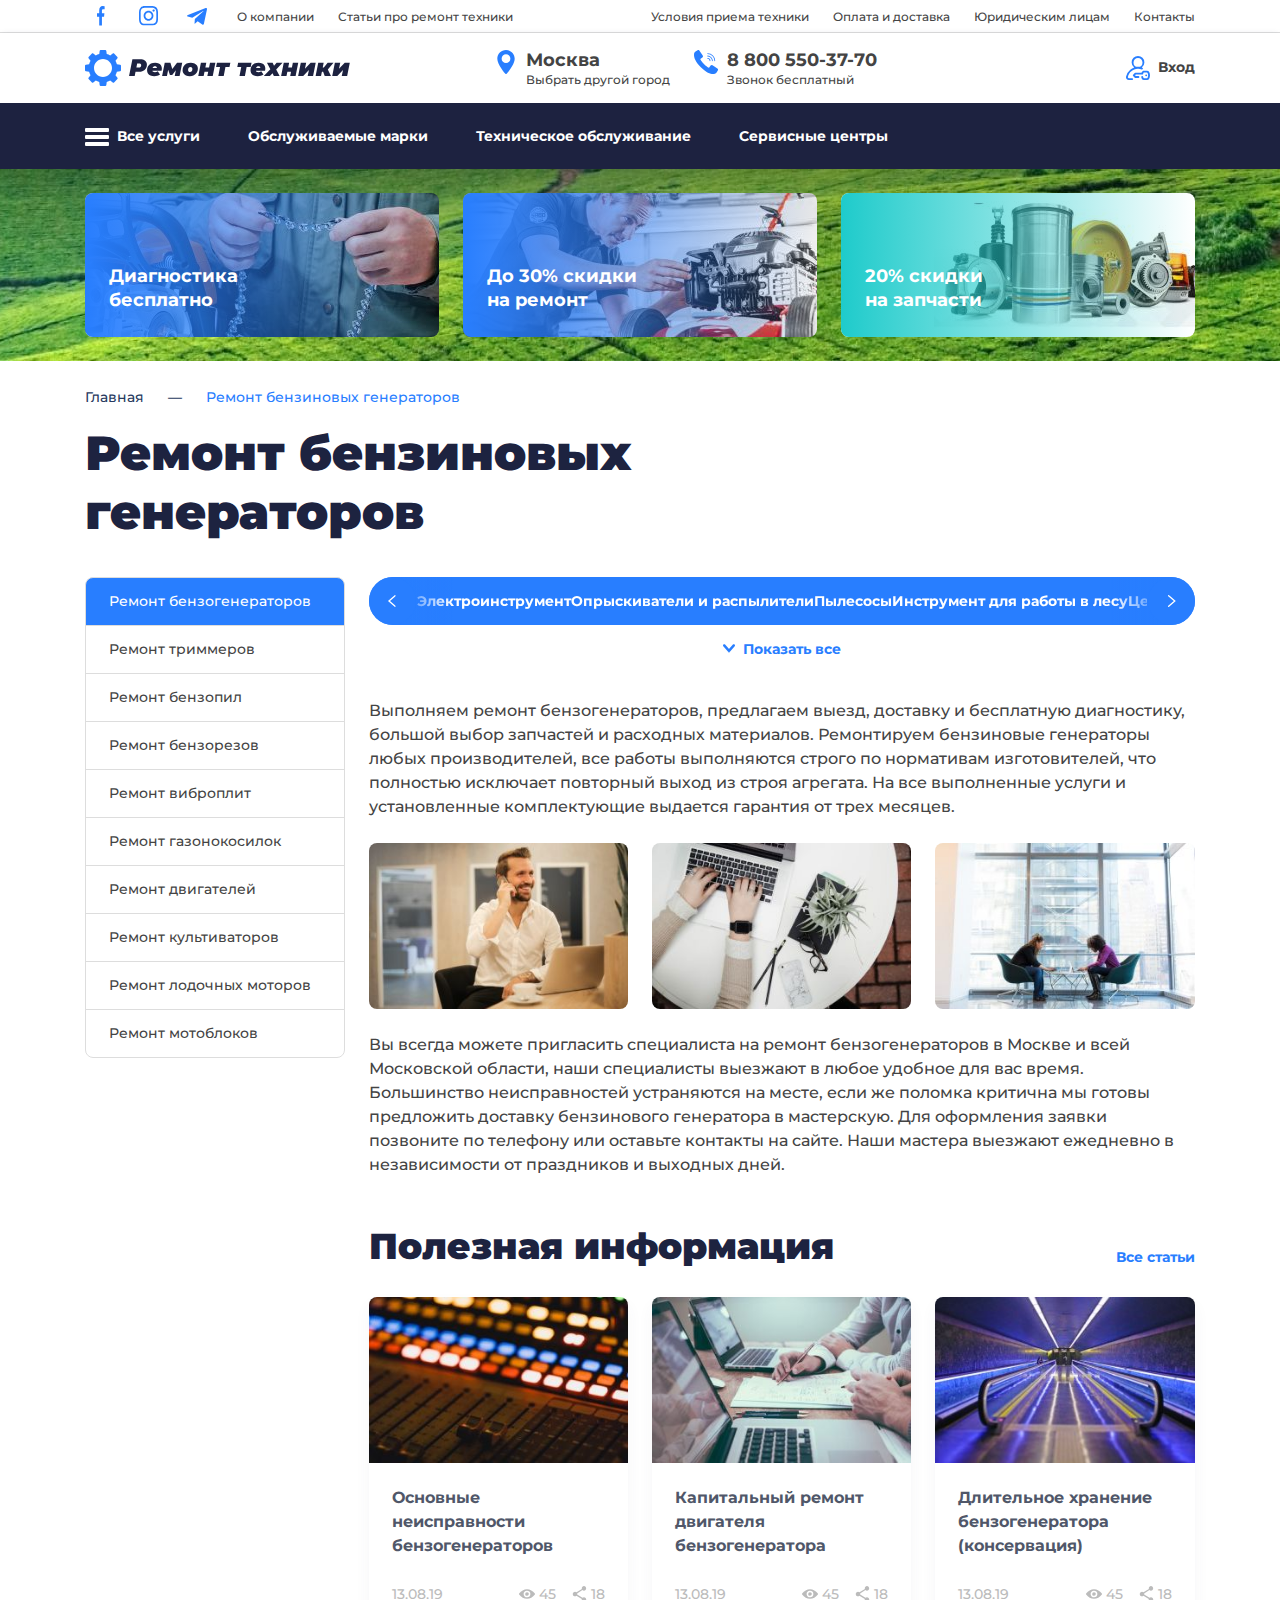
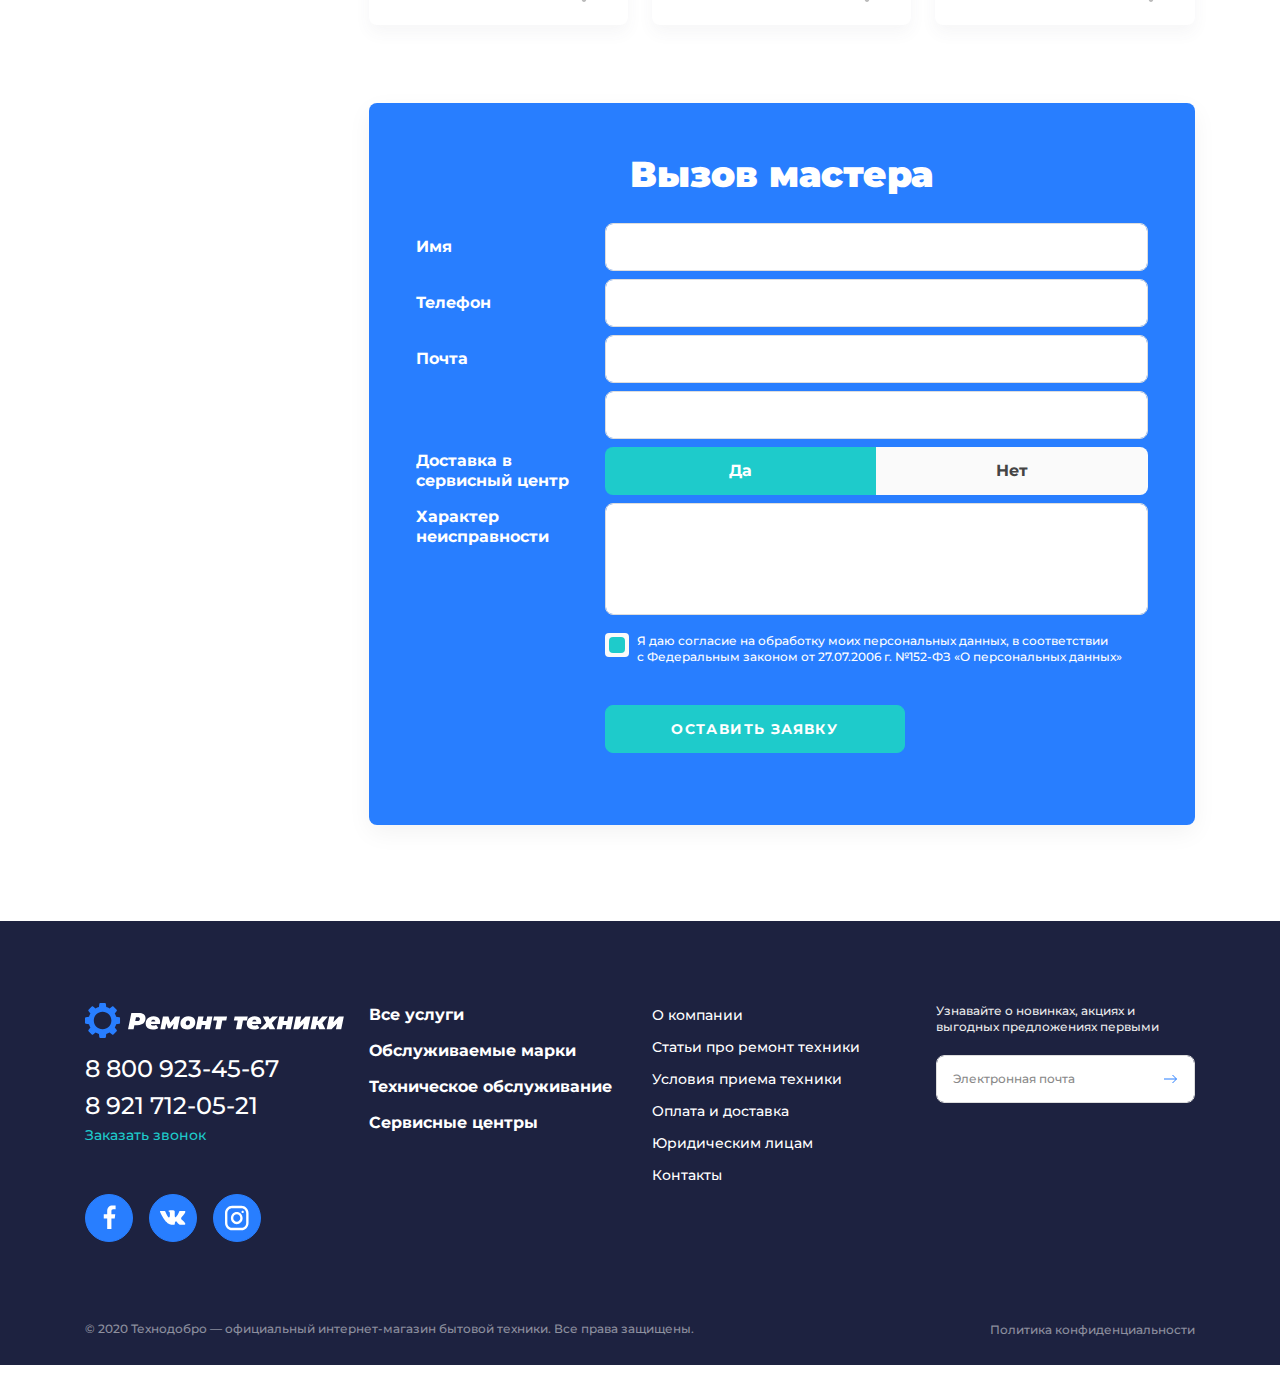
==== commit e2f3c89c: "made more" ====
--- a/public/01-types.html
+++ b/public/01-types.html
@@ -246,65 +246,301 @@
 						<div class="col-lg-9">
 							<!-- start sTags-->
 							<div class="sTags" id="sTags">
-								<div class="container">
-									<div class="sTags__slider-wrap sTags-slider-wrap-js">
-										<div class="swiper-container sTags-slider-js">
-											<div class="swiper-wrapper">
-												<div class="swiper-slide"><a class="sTags__tag" href="#">Электроинструмент</a>
-												</div>
-												<div class="swiper-slide"><a class="sTags__tag" href="#">Опрыскиватели и распылители</a>
-												</div>
-												<div class="swiper-slide"><a class="sTags__tag" href="#">Пылесосы</a>
-												</div>
-												<div class="swiper-slide"><a class="sTags__tag" href="#">Инструмент для работы в лесу</a>
-												</div>
-												<div class="swiper-slide"><a class="sTags__tag" href="#">Цепные</a>
-												</div>
-												<div class="swiper-slide"><a class="sTags__tag" href="#">Опрыскиватели и распылители</a>
-												</div>
-												<div class="swiper-slide"><a class="sTags__tag" href="#">Пылесосы</a>
-												</div>
-												<div class="swiper-slide"><a class="sTags__tag" href="#">Инструмент для работы в лесу</a>
-												</div>
-												<div class="swiper-slide"><a class="sTags__tag" href="#">Электроинструмент</a>
-												</div>
-												<div class="swiper-slide"><a class="sTags__tag" href="#">Опрыскиватели и распылители</a>
-												</div>
-												<div class="swiper-slide"><a class="sTags__tag" href="#">Пылесосы</a>
-												</div>
-												<div class="swiper-slide"><a class="sTags__tag" href="#">Инструмент для работы в лесу</a>
-												</div>
-												<div class="swiper-slide"><a class="sTags__tag" href="#">Цепные</a>
-												</div>
-												<div class="swiper-slide"><a class="sTags__tag" href="#">Опрыскиватели и распылители</a>
-												</div>
-												<div class="swiper-slide"><a class="sTags__tag" href="#">Пылесосы</a>
-												</div>
-												<div class="swiper-slide"><a class="sTags__tag" href="#">Инструмент для работы в лесу</a>
-												</div>
-											</div>
-										</div>
-										<div class="swiper-button-hand swiper-button-hand-prev swiper-button-prev">
-											<svg class="icon icon-chevron-left ">
-												<use xlink:href="img/svg/sprite.svg#chevron-left"></use>
-											</svg>
-										</div>
-										<div class="swiper-button-hand swiper-button-hand-next swiper-button-next">
-											<svg class="icon icon-chevron-right ">
-												<use xlink:href="img/svg/sprite.svg#chevron-right"></use>
-											</svg>
-										</div>
-										<div class="sTags__close-btn sTags-close-btn-js">
-											<svg class="icon icon-cross ">
-												<use xlink:href="img/svg/sprite.svg#cross"></use>
-											</svg>
-										</div>
-									</div>
-									<div class="sTags__show-all sTags-show-btn-js"><span>Показать все</span><span>Скрыть</span>
-									</div>
+								<div class="sTags__slider-wrap sTags-slider-wrap-js">
+									<div class="swiper-container sTags-slider-js">
+										<div class="swiper-wrapper">
+											<div class="swiper-slide"><a class="sTags__tag" href="#">Электроинструмент</a>
+											</div>
+											<div class="swiper-slide"><a class="sTags__tag" href="#">Опрыскиватели и распылители</a>
+											</div>
+											<div class="swiper-slide"><a class="sTags__tag" href="#">Пылесосы</a>
+											</div>
+											<div class="swiper-slide"><a class="sTags__tag" href="#">Инструмент для работы в лесу</a>
+											</div>
+											<div class="swiper-slide"><a class="sTags__tag" href="#">Цепные</a>
+											</div>
+											<div class="swiper-slide"><a class="sTags__tag" href="#">Опрыскиватели и распылители</a>
+											</div>
+											<div class="swiper-slide"><a class="sTags__tag" href="#">Пылесосы</a>
+											</div>
+											<div class="swiper-slide"><a class="sTags__tag" href="#">Инструмент для работы в лесу</a>
+											</div>
+											<div class="swiper-slide"><a class="sTags__tag" href="#">Электроинструмент</a>
+											</div>
+											<div class="swiper-slide"><a class="sTags__tag" href="#">Опрыскиватели и распылители</a>
+											</div>
+											<div class="swiper-slide"><a class="sTags__tag" href="#">Пылесосы</a>
+											</div>
+											<div class="swiper-slide"><a class="sTags__tag" href="#">Инструмент для работы в лесу</a>
+											</div>
+											<div class="swiper-slide"><a class="sTags__tag" href="#">Цепные</a>
+											</div>
+											<div class="swiper-slide"><a class="sTags__tag" href="#">Опрыскиватели и распылители</a>
+											</div>
+											<div class="swiper-slide"><a class="sTags__tag" href="#">Пылесосы</a>
+											</div>
+											<div class="swiper-slide"><a class="sTags__tag" href="#">Инструмент для работы в лесу</a>
+											</div>
+										</div>
+									</div>
+									<div class="swiper-button-hand swiper-button-hand-prev swiper-button-prev">
+										<svg class="icon icon-chevron-left ">
+											<use xlink:href="img/svg/sprite.svg#chevron-left"></use>
+										</svg>
+									</div>
+									<div class="swiper-button-hand swiper-button-hand-next swiper-button-next">
+										<svg class="icon icon-chevron-right ">
+											<use xlink:href="img/svg/sprite.svg#chevron-right"></use>
+										</svg>
+									</div>
+									<div class="sTags__close-btn sTags-close-btn-js">
+										<svg class="icon icon-cross ">
+											<use xlink:href="img/svg/sprite.svg#cross"></use>
+										</svg>
+									</div>
+								</div>
+								<div class="sTags__show-all sTags-show-btn-js"><span>Показать все</span><span>Скрыть</span>
+								</div>
+								<div class="sTags__txt-box">
+									<p>Выполняем ремонт бензогенераторов, предлагаем выезд, доставку и бесплатную диагностику, большой выбор запчастей и расходных материалов. Ремонтируем бензиновые генераторы любых производителей, все работы выполняются строго по нормативам изготовителей, что полностью исключает повторный выход из строя агрегата. На все выполненные услуги и установленные комплектующие выдается гарантия от трех месяцев.</p>
+								</div>
+								<div class="sTags__img-row row">
+									<div class="col-md-4">
+										<div class="sTags__img"><img loading="lazy" src="img/@2x/sTags-1.jpg" alt=""/>
+										</div>
+									</div>
+									<div class="col-md-4">
+										<div class="sTags__img"><img loading="lazy" src="img/@2x/sTags-2.jpg" alt=""/>
+										</div>
+									</div>
+									<div class="col-md-4">
+										<div class="sTags__img"><img loading="lazy" src="img/@2x/sTags-3.jpg" alt=""/>
+										</div>
+									</div>
+								</div>
+								<div class="sTags__txt-box">
+									<p>Вы всегда можете пригласить специалиста на ремонт бензогенераторов в Москве и всей Московской области, наши специалисты выезжают в любое удобное для вас время. Большинство неисправностей устраняются на месте, если же поломка критична мы готовы предложить доставку бензинового генератора в мастерскую. Для оформления заявки позвоните по телефону или оставьте контакты на сайте. Наши мастера выезжают ежедневно в независимости от праздников и выходных дней.</p>
 								</div>
 							</div>
 							<!-- end sTags-->
+							<!-- start sUsefull-->
+							<section class="sUsefull section" id="sUsefull">
+								<div class="section-title">
+									<div class="section-title__row row align-items-end">
+										<div class="col-sm">
+											<h2>Полезная информация</h2>
+										</div>
+										<div class="col-sm-auto"><a class="section-title__all-link" href="#">Все статьи</a>
+										</div>
+									</div>
+								</div>
+								<div class="sUsefull__row row">
+									<div class="col-md-4">
+										<div class="sUsefull__item"><a class="sUsefull__img" href="#"><img loading="lazy" src="img/@2x/sUsefull-1.jpg" alt=""/></a>
+											<div class="sUsefull__content"><a class="sUsefull__title" href="#">Основные неисправности бензогенераторов</a>
+												<div class="sUsefull__f-row row align-items-center">
+													<div class="col">
+														<div class="sUsefull__date">13.08.19
+														</div>
+													</div>
+													<div class="col-auto">
+														<div class="sUsefull__iconed">
+															<svg class="icon icon-eye ">
+																<use xlink:href="img/svg/sprite.svg#eye"></use>
+															</svg>
+															<div class="sUsefull__num">45
+															</div>
+														</div>
+													</div>
+													<div class="col-auto">
+														<div class="sUsefull__iconed">
+															<svg class="icon icon-share ">
+																<use xlink:href="img/svg/sprite.svg#share"></use>
+															</svg>
+															<div class="sUsefull__num">18
+															</div>
+														</div>
+													</div>
+												</div>
+											</div>
+										</div>
+									</div>
+									<div class="col-md-4">
+										<div class="sUsefull__item"><a class="sUsefull__img" href="#"><img loading="lazy" src="img/@2x/sUsefull-2.jpg" alt=""/></a>
+											<div class="sUsefull__content"><a class="sUsefull__title" href="#">Капитальный ремонт двигателя бензогенератора</a>
+												<div class="sUsefull__f-row row align-items-center">
+													<div class="col">
+														<div class="sUsefull__date">13.08.19
+														</div>
+													</div>
+													<div class="col-auto">
+														<div class="sUsefull__iconed">
+															<svg class="icon icon-eye ">
+																<use xlink:href="img/svg/sprite.svg#eye"></use>
+															</svg>
+															<div class="sUsefull__num">45
+															</div>
+														</div>
+													</div>
+													<div class="col-auto">
+														<div class="sUsefull__iconed">
+															<svg class="icon icon-share ">
+																<use xlink:href="img/svg/sprite.svg#share"></use>
+															</svg>
+															<div class="sUsefull__num">18
+															</div>
+														</div>
+													</div>
+												</div>
+											</div>
+										</div>
+									</div>
+									<div class="col-md-4">
+										<div class="sUsefull__item"><a class="sUsefull__img" href="#"><img loading="lazy" src="img/@2x/sUsefull-3.jpg" alt=""/></a>
+											<div class="sUsefull__content"><a class="sUsefull__title" href="#">Длительное хранение бензогенератора (консервация)</a>
+												<div class="sUsefull__f-row row align-items-center">
+													<div class="col">
+														<div class="sUsefull__date">13.08.19
+														</div>
+													</div>
+													<div class="col-auto">
+														<div class="sUsefull__iconed">
+															<svg class="icon icon-eye ">
+																<use xlink:href="img/svg/sprite.svg#eye"></use>
+															</svg>
+															<div class="sUsefull__num">45
+															</div>
+														</div>
+													</div>
+													<div class="col-auto">
+														<div class="sUsefull__iconed">
+															<svg class="icon icon-share ">
+																<use xlink:href="img/svg/sprite.svg#share"></use>
+															</svg>
+															<div class="sUsefull__num">18
+															</div>
+														</div>
+													</div>
+												</div>
+											</div>
+										</div>
+									</div>
+								</div>
+							</section>
+							<!-- end sUsefull-->
+							<!-- start sCall-->
+							<section class="sCalc sCalc--call section" id="sCall">
+								<div class="sCalc__container container">
+									<div class="section-title text-center">
+										<h2>Вызов мастера</h2>
+									</div>
+									<div class="form-wrap">
+										<form>
+											<div class="form-wrap__items form-wrap__items--call">
+												<div class="form-wrap__item">
+													<div class="form-wrap__row row">
+														<div class="col-md-3">
+															<div class="form-wrap__title">Имя
+															</div>
+														</div>
+														<div class="col-md">
+															<div class="form-wrap__input-wrap form-group"><input class="form-wrap__input form-control" name="text" type="text" placeholder=""/>
+															</div>
+															<!-- +e.input-wrap-->
+														</div>
+													</div>
+												</div>
+												<div class="form-wrap__item">
+													<div class="form-wrap__row row">
+														<div class="col-md-3">
+															<div class="form-wrap__title">Телефон
+															</div>
+														</div>
+														<div class="col-md">
+															<div class="form-wrap__input-wrap form-group"><input class="form-wrap__input form-control" name="text" type="text" placeholder=""/>
+															</div>
+															<!-- +e.input-wrap-->
+														</div>
+													</div>
+												</div>
+												<div class="form-wrap__item">
+													<div class="form-wrap__row row">
+														<div class="col-md-3">
+															<div class="form-wrap__title">Почта
+															</div>
+														</div>
+														<div class="col-md">
+															<div class="form-wrap__input-wrap form-group"><input class="form-wrap__input form-control" name="text" type="text" placeholder=""/>
+															</div>
+															<!-- +e.input-wrap-->
+														</div>
+													</div>
+												</div>
+												<div class="form-wrap__item">
+													<div class="form-wrap__row row">
+														<div class="col-md-3">
+															<div class="form-wrap__title">
+															</div>
+														</div>
+														<div class="col-md">
+															<div class="form-wrap__input-wrap form-group"><input class="form-wrap__input form-control" name="text" type="text" placeholder=""/>
+															</div>
+															<!-- +e.input-wrap-->
+														</div>
+													</div>
+												</div>
+												<div class="form-wrap__item">
+													<div class="form-wrap__row row">
+														<div class="col-md-3">
+															<div class="form-wrap__title">Доставка в сервисный центр
+															</div>
+														</div>
+														<div class="col-md">
+															<label class="form-wrap__bool-chb">
+																<input class="invisible" type="checkbox" checked="checked"/><span class="bool-btn bool-btn--yes">Да</span><span class="bool-btn bool-btn--no">Нет</span>
+															</label>
+														</div>
+													</div>
+												</div>
+												<div class="form-wrap__item">
+													<div class="form-wrap__row row">
+														<div class="col-md-3">
+															<div class="form-wrap__title">Характер неисправности
+															</div>
+														</div>
+														<div class="col-md">
+															<div class="form-wrap__input-wrap form-group"><textarea class="form-wrap__input form-control" name="textarea" placeholder=""></textarea>
+															</div>
+															<!-- +e.input-wrap-->
+														</div>
+													</div>
+												</div>
+											</div>
+											<div class="form-wrap__row form-wrap__row--policy row">
+												<div class="col-md-9 ms-auto">
+													<div class="form-wrap__policy">
+														<div class="form-wrap__p-row row">
+															<div class="col-auto">
+																<label class="sq-chb">
+																	<input class="invisible" type="checkbox" checked="checked"/>
+																	<div class="square"></div>
+																</label>
+															</div>
+															<div class="col">
+																<div class="form-wrap__policy-txt">Я даю согласие на обработку моих персональных данных, в соответствии<br/>с Федеральным законом от 27.07.2006 г. №152-ФЗ «О персональных данных»
+																</div>
+															</div>
+														</div>
+													</div>
+													<button class="form-wrap__btn" type="submit">Оставить заявку
+													</button>
+												</div>
+											</div>
+										</form>
+									</div>
+								</div>
+							</section>
+							<!-- end sCall-->
 						</div>
 					</div>
 				</div>
--- a/public/css/main.min.css
+++ b/public/css/main.min.css
@@ -1 +1 @@
-@charset "UTF-8";.not-selectable{-moz-user-select:none;-webkit-user-select:none;user-select:none}.carousel{position:relative;box-sizing:border-box}.carousel *,.carousel :after,.carousel :before{box-sizing:inherit}.carousel__viewport{position:relative;overflow:hidden;width:100%;height:100%}.carousel__track{display:flex}.carousel__slide{flex:0 0 auto;width:var(--carousel-slide-width,60%);max-width:100%;padding:1rem;position:relative;overflow-x:hidden;overflow-y:auto;overscroll-behavior:contain;-webkit-overflow-scrolling:touch;touch-action:pan-y}.carousel.has-dots{margin-bottom:calc(.5rem + 22px)}.carousel__dots{margin:0 auto;padding:0;position:absolute;top:calc(100% + .5rem);left:0;right:0;display:flex;justify-content:center;list-style:none;-webkit-user-select:none;-moz-user-select:none;user-select:none}.carousel__dots .carousel__dot{margin:0;padding:0;display:block;position:relative;width:22px;height:22px;cursor:pointer}.carousel__dots .carousel__dot:after{content:"";width:8px;height:8px;border-radius:50%;position:absolute;top:50%;left:50%;transform:translate(-50%,-50%);background-color:currentColor;opacity:.25;transition:opacity .15s ease-in-out}.carousel__dots .carousel__dot.is-selected:after{opacity:1}.carousel__button{width:var(--carousel-button-width,48px);height:var(--carousel-button-height,48px);padding:0;border:0;display:flex;justify-content:center;align-items:center;pointer-events:all;cursor:pointer;color:var(--carousel-button-color,currentColor);background:var(--carousel-button-bg,transparent);border-radius:var(--carousel-button-border-radius,50%);box-shadow:var(--carousel-button-shadow,none)}.carousel__button.is-next,.carousel__button.is-prev{position:absolute;top:50%;transform:translateY(-50%)}.carousel__button.is-prev{left:10px}.carousel__button.is-next{right:10px}.carousel__button[disabled]{cursor:default;opacity:.3}.carousel__button svg{width:var(--carousel-button-svg-width,24px);height:var(--carousel-button-svg-height,24px);fill:none;stroke:currentColor;stroke-width:var(--carousel-button-svg-stroke-width,1.5);stroke-linejoin:bevel;stroke-linecap:round;filter:var(--carousel-button-svg-filter,none);pointer-events:none}body.compensate-for-scrollbar{overflow:hidden!important;touch-action:none}.fancybox__container{position:fixed;top:0;left:0;bottom:0;right:0;margin:0;padding:env(safe-area-inset-top,0) env(safe-area-inset-right,0) env(safe-area-inset-bottom,0) env(safe-area-inset-left,0);box-sizing:border-box;display:flex;flex-direction:column;color:var(--fancybox-color,#fff);-webkit-tap-highlight-color:transparent;overflow:hidden;z-index:1050;outline:none;transform-origin:top left;--carousel-button-width:48px;--carousel-button-height:48px;--carousel-button-svg-width:24px;--carousel-button-svg-height:24px;--carousel-button-svg-stroke-width:2.5;--carousel-button-svg-filter:drop-shadow(1px 1px 1px rgba(0,0,0,0.4))}.fancybox__container *,.fancybox__container :after,.fancybox__container :before{box-sizing:inherit}.fancybox__container :focus{outline:thin dotted}body.is-using-mouse .fancybox__container :focus{outline:none}.fancybox__backdrop{position:absolute;top:0;right:0;bottom:0;left:0;z-index:-1;background:var(--fancybox-bg,rgba(24,24,27,.92))}.fancybox__carousel{position:relative;flex:1 1 auto;min-height:0;height:100%;z-index:10}.fancybox__carousel.has-dots{margin-bottom:calc(.5rem + 22px)}.fancybox__viewport{position:relative;width:100%;height:100%;overflow:visible;cursor:default}.fancybox__track{display:flex;height:100%}.fancybox__slide{flex:0 0 auto;width:100%;max-width:100%;margin:0;padding:64px;position:relative;overscroll-behavior:contain;display:flex;flex-direction:column;outline:0;overflow:auto;-webkit-overflow-scrolling:touch;--carousel-button-width:36px;--carousel-button-height:36px;--carousel-button-svg-width:22px;--carousel-button-svg-height:22px}.fancybox__slide:after,.fancybox__slide:before{content:"";flex:0 0 0;margin:auto}.fancybox__content{margin:0 env(safe-area-inset-right,0) 0 env(safe-area-inset-left,0);padding:36px;color:var(--fancybox-content-color,#374151);background:var(--fancybox-content-bg,#fff);position:relative;align-self:center;display:flex;flex-direction:column;z-index:20}.fancybox__caption{align-self:center;max-width:100%;margin:0;padding:1rem 0 0;line-height:1.375;color:var(--fancybox-color,currentColor);visibility:visible;cursor:auto;flex-shrink:0}.is-loading .fancybox__caption{visibility:hidden}.fancybox__container>.carousel__dots{top:100%;color:var(--fancybox-color,#fff)}.fancybox__nav .carousel__button{z-index:40}.fancybox__nav .carousel__button.is-next{right:8px}.fancybox__nav .carousel__button.is-prev{left:8px}.carousel__button.is-close{position:absolute;top:8px;right:8px;top:calc(env(safe-area-inset-top, 0px) + 8px);right:calc(env(safe-area-inset-right, 0px) + 8px);z-index:40}.fancybox__content>.carousel__button.is-close{position:absolute;top:-36px;right:0;color:var(--fancybox-color,#fff)}.fancybox__spinner{position:absolute;top:50%;left:50%;transform:translate(-50%,-50%);width:50px;height:50px;cursor:pointer;z-index:1053;color:var(--fancybox-color,currentColor)}.fancybox__spinner svg{-webkit-animation:fancybox-rotate 2s linear infinite;animation:fancybox-rotate 2s linear infinite;transform-origin:center center;position:absolute;top:0;right:0;bottom:0;left:0;margin:auto;width:100%;height:100%}.fancybox__spinner svg circle{fill:none;stroke-width:2.5;stroke-miterlimit:10;stroke-dasharray:1,200;stroke-dashoffset:0;-webkit-animation:fancybox-dash 1.5s ease-in-out infinite;animation:fancybox-dash 1.5s ease-in-out infinite;stroke-linecap:round;stroke:currentColor}@-webkit-keyframes fancybox-rotate{to{transform:rotate(1turn)}}@keyframes fancybox-rotate{to{transform:rotate(1turn)}}@-webkit-keyframes fancybox-dash{0%{stroke-dasharray:1,200;stroke-dashoffset:0}50%{stroke-dasharray:89,200;stroke-dashoffset:-35px}to{stroke-dasharray:89,200;stroke-dashoffset:-124px}}@keyframes fancybox-dash{0%{stroke-dasharray:1,200;stroke-dashoffset:0}50%{stroke-dasharray:89,200;stroke-dashoffset:-35px}to{stroke-dasharray:89,200;stroke-dashoffset:-124px}}.fancybox__container.is-animated[aria-hidden=false] .carousel__button.is-close,.fancybox__container.is-animated[aria-hidden=false] .carousel__dots,.fancybox__container.is-animated[aria-hidden=false] .fancybox__backdrop,.fancybox__container.is-animated[aria-hidden=false] .fancybox__caption,.fancybox__container.is-animated[aria-hidden=false] .fancybox__nav{transition:opacity var(--fancybox-ts,.25s) ease;opacity:var(--fancybox-opacity,1)}.fancybox__container.is-animated[aria-hidden=true] .carousel__button.is-close,.fancybox__container.is-animated[aria-hidden=true] .carousel__dots,.fancybox__container.is-animated[aria-hidden=true] .fancybox__backdrop,.fancybox__container.is-animated[aria-hidden=true] .fancybox__caption,.fancybox__container.is-animated[aria-hidden=true] .fancybox__nav{transition:opacity .2s ease;opacity:0}.fancybox-fadeIn{-webkit-animation:fancybox-fadeIn .2s ease both;animation:fancybox-fadeIn .2s ease both}.fancybox-fadeOut{-webkit-animation:fancybox-fadeOut .2s ease both;animation:fancybox-fadeOut .2s ease both}.fancybox-zoomInUp{-webkit-animation:fancybox-zoomInUp .2s ease both;animation:fancybox-zoomInUp .2s ease both}.fancybox-zoomOutDown{-webkit-animation:fancybox-zoomOutDown .2s ease both;animation:fancybox-zoomOutDown .2s ease both}.fancybox-throwOutUp{-webkit-animation:fancybox-throwOutUp .2s ease both;animation:fancybox-throwOutUp .2s ease both}.fancybox-throwOutDown{-webkit-animation:fancybox-throwOutDown .2s ease both;animation:fancybox-throwOutDown .2s ease both}@-webkit-keyframes fancybox-fadeIn{0%{opacity:0}to{opacity:1}}@keyframes fancybox-fadeIn{0%{opacity:0}to{opacity:1}}@-webkit-keyframes fancybox-fadeOut{to{opacity:0}}@keyframes fancybox-fadeOut{to{opacity:0}}@-webkit-keyframes fancybox-zoomInUp{0%{transform:scale(.97) translate3d(0,16px,0);opacity:0}to{transform:scale(1) translateZ(0);opacity:1}}@keyframes fancybox-zoomInUp{0%{transform:scale(.97) translate3d(0,16px,0);opacity:0}to{transform:scale(1) translateZ(0);opacity:1}}@-webkit-keyframes fancybox-zoomOutDown{to{transform:scale(.97) translate3d(0,16px,0);opacity:0}}@keyframes fancybox-zoomOutDown{to{transform:scale(.97) translate3d(0,16px,0);opacity:0}}@-webkit-keyframes fancybox-throwOutUp{20%{opacity:.5}to{transform:translate3d(0,-30%,0);opacity:0}}@keyframes fancybox-throwOutUp{20%{opacity:.5}to{transform:translate3d(0,-30%,0);opacity:0}}@-webkit-keyframes fancybox-throwOutDown{20%{opacity:.5}to{transform:translate3d(0,30%,0);opacity:0}}@keyframes fancybox-throwOutDown{20%{opacity:.5}to{transform:translate3d(0,30%,0);opacity:0}}.fancybox__carousel .carousel__slide{scrollbar-width:thin;scrollbar-color:#ccc hsla(0,0%,100%,.1)}.fancybox__carousel .carousel__slide::-webkit-scrollbar{width:8px;height:8px}.fancybox__carousel .carousel__slide::-webkit-scrollbar-track{background-color:hsla(0,0%,100%,.1)}.fancybox__carousel .carousel__slide::-webkit-scrollbar-thumb{background-color:#ccc;border-radius:2px;box-shadow:inset 0 0 4px rgba(0,0,0,.2)}.fancybox__carousel .is-draggable{cursor:move;cursor:-webkit-grab;cursor:grab}.fancybox__carousel .is-dragging{cursor:move;cursor:-webkit-grabbing;cursor:grabbing}.fancybox__carousel .carousel__slide:not(.has-image) .fancybox__content{cursor:auto}.fancybox__carousel .carousel__slide.can-zoom_in .fancybox__content{cursor:zoom-in}.fancybox__carousel .carousel__slide.can-zoom_out .fancybox__content{cursor:zoom-out}.fancybox__image{background:transparent;-webkit-user-select:none;-moz-user-select:none;user-select:none}.has-image .fancybox__content{padding:0;background:transparent}.is-closing .has-image .fancybox__content{overflow:visible}.has-image[data-image-fit=contain]{overflow:visible;touch-action:none}.has-image[data-image-fit=contain] .fancybox__content{min-height:1px}.has-image[data-image-fit=contain] .fancybox__image{max-width:100%;min-height:1px;-o-object-fit:contain;object-fit:contain;background:transparent}.has-image[data-image-fit=contain-w]{overflow-x:hidden;overflow-y:auto}.has-image[data-image-fit=contain-w] .fancybox__content{min-height:auto}.has-image[data-image-fit=contain-w] .fancybox__image{max-width:100%;height:auto}.has-image[data-image-fit=cover]{overflow:visible;touch-action:none}.has-image[data-image-fit=cover] .fancybox__content{min-height:1px;width:100%;height:100%}.has-image[data-image-fit=cover] .fancybox__image{width:100%;height:100%;min-height:1px;-o-object-fit:cover;object-fit:cover}.fancybox__carousel .fancybox__slide.has-html5video .fancybox__content,.fancybox__carousel .fancybox__slide.has-iframe .fancybox__content,.fancybox__carousel .fancybox__slide.has-map .fancybox__content,.fancybox__carousel .fancybox__slide.has-pdf .fancybox__content,.fancybox__carousel .fancybox__slide.has-video .fancybox__content{flex-shrink:1;min-height:1px;overflow:visible}.fancybox__carousel .fancybox__slide.has-iframe .fancybox__content,.fancybox__carousel .fancybox__slide.has-map .fancybox__content,.fancybox__carousel .fancybox__slide.has-pdf .fancybox__content{width:100%;height:80%}.fancybox__carousel .fancybox__slide.has-html5video .fancybox__content,.fancybox__carousel .fancybox__slide.has-video .fancybox__content{width:960px;height:540px;max-width:100%;max-height:100%}.fancybox__carousel .fancybox__slide.has-html5video .fancybox__content,.fancybox__carousel .fancybox__slide.has-map .fancybox__content,.fancybox__carousel .fancybox__slide.has-pdf .fancybox__content,.fancybox__carousel .fancybox__slide.has-video .fancybox__content{padding:0;background:rgba(24,24,27,.9);color:#fff}.fancybox__carousel .fancybox__slide.has-map .fancybox__content{background:#e5e3df}.fancybox__html5video,.fancybox__iframe{border:0;display:block;height:100%;width:100%;background:transparent}.fancybox-placeholder{position:absolute;width:1px;height:1px;padding:0;margin:-1px;overflow:hidden;clip:rect(0,0,0,0);white-space:nowrap;border-width:0}.fancybox__thumbs{flex:0 0 auto;position:relative;padding:0 3px}.fancybox__container.is-animated[aria-hidden=true] .fancybox__thumbs{transition:unset;opacity:0}.fancybox__container.is-animated[aria-hidden=false] .fancybox__thumbs{transition:opacity var(--fancybox-ts,.25s) ease-in;opacity:var(--fancybox-opacity,1)}.fancybox__thumbs .carousel__slide{flex:0 0 auto;width:var(--fancybox-thumbs-width,96px);margin:0;padding:8px 3px;box-sizing:content-box;display:flex;align-items:center;justify-content:center;overflow:visible;cursor:pointer}.fancybox__thumbs .carousel__slide.is-nav-selected:after{content:"";position:absolute;top:0;left:3px;right:3px;bottom:3px;border-bottom:3px solid}.fancybox__thumbs .carousel__slide>*{pointer-events:none;-webkit-user-select:none;-moz-user-select:none;user-select:none}.fancybox__thumb{position:relative;width:100%;padding-top:calc(100%/var(--fancybox-thumbs-ratio, 1.5));background-size:cover;background-position:50%;background-color:hsla(0,0%,100%,.1);background-repeat:no-repeat}@font-face{font-family:swiper-icons;src:url("data:application/font-woff;charset=utf-8;base64, [base64]//wADZ2x5ZgAAAywAAADMAAAD2MHtryVoZWFkAAABbAAAADAAAAA2E2+eoWhoZWEAAAGcAAAAHwAAACQC9gDzaG10eAAAAigAAAAZAAAArgJkABFsb2NhAAAC0AAAAFoAAABaFQAUGG1heHAAAAG8AAAAHwAAACAAcABAbmFtZQAAA/gAAAE5AAACXvFdBwlwb3N0AAAFNAAAAGIAAACE5s74hXjaY2BkYGAAYpf5Hu/j+W2+MnAzMYDAzaX6QjD6/4//Bxj5GA8AuRwMYGkAPywL13jaY2BkYGA88P8Agx4j+/8fQDYfA1AEBWgDAIB2BOoAeNpjYGRgYNBh4GdgYgABEMnIABJzYNADCQAACWgAsQB42mNgYfzCOIGBlYGB0YcxjYGBwR1Kf2WQZGhhYGBiYGVmgAFGBiQQkOaawtDAoMBQxXjg/wEGPcYDDA4wNUA2CCgwsAAAO4EL6gAAeNpj2M0gyAACqxgGNWBkZ2D4/wMA+xkDdgAAAHjaY2BgYGaAYBkGRgYQiAHyGMF8FgYHIM3DwMHABGQrMOgyWDLEM1T9/w8UBfEMgLzE////P/5//f/V/xv+r4eaAAeMbAxwIUYmIMHEgKYAYjUcsDAwsLKxc3BycfPw8jEQA/[base64]/uznmfPFBNODM2K7MTQ45YEAZqGP81AmGGcF3iPqOop0r1SPTaTbVkfUe4HXj97wYE+yNwWYxwWu4v1ugWHgo3S1XdZEVqWM7ET0cfnLGxWfkgR42o2PvWrDMBSFj/IHLaF0zKjRgdiVMwScNRAoWUoH78Y2icB/yIY09An6AH2Bdu/UB+yxopYshQiEvnvu0dURgDt8QeC8PDw7Fpji3fEA4z/PEJ6YOB5hKh4dj3EvXhxPqH/SKUY3rJ7srZ4FZnh1PMAtPhwP6fl2PMJMPDgeQ4rY8YT6Gzao0eAEA409DuggmTnFnOcSCiEiLMgxCiTI6Cq5DZUd3Qmp10vO0LaLTd2cjN4fOumlc7lUYbSQcZFkutRG7g6JKZKy0RmdLY680CDnEJ+UMkpFFe1RN7nxdVpXrC4aTtnaurOnYercZg2YVmLN/d/gczfEimrE/fs/bOuq29Zmn8tloORaXgZgGa78yO9/cnXm2BpaGvq25Dv9S4E9+5SIc9PqupJKhYFSSl47+Qcr1mYNAAAAeNptw0cKwkAAAMDZJA8Q7OUJvkLsPfZ6zFVERPy8qHh2YER+3i/BP83vIBLLySsoKimrqKqpa2hp6+jq6RsYGhmbmJqZSy0sraxtbO3sHRydnEMU4uR6yx7JJXveP7WrDycAAAAAAAH//wACeNpjYGRgYOABYhkgZgJCZgZNBkYGLQZtIJsFLMYAAAw3ALgAeNolizEKgDAQBCchRbC2sFER0YD6qVQiBCv/H9ezGI6Z5XBAw8CBK/m5iQQVauVbXLnOrMZv2oLdKFa8Pjuru2hJzGabmOSLzNMzvutpB3N42mNgZGBg4GKQYzBhYMxJLMlj4GBgAYow/P/PAJJhLM6sSoWKfWCAAwDAjgbRAAB42mNgYGBkAIIbCZo5IPrmUn0hGA0AO8EFTQAA") format("woff");font-weight:400;font-style:normal}:root{--swiper-theme-color:#007aff}.swiper-container{margin-left:auto;margin-right:auto;position:relative;overflow:hidden;list-style:none;padding:0;z-index:1}.swiper-container-vertical>.swiper-wrapper{flex-direction:column}.swiper-wrapper{position:relative;width:100%;height:100%;z-index:1;display:flex;transition-property:transform;box-sizing:content-box}.swiper-container-android .swiper-slide,.swiper-wrapper{transform:translateZ(0)}.swiper-container-multirow>.swiper-wrapper{flex-wrap:wrap}.swiper-container-multirow-column>.swiper-wrapper{flex-wrap:wrap;flex-direction:column}.swiper-container-free-mode>.swiper-wrapper{transition-timing-function:ease-out;margin:0 auto}.swiper-container-pointer-events{touch-action:pan-y}.swiper-container-pointer-events.swiper-container-vertical{touch-action:pan-x}.swiper-slide{flex-shrink:0;width:100%;height:100%;position:relative;transition-property:transform}.swiper-slide-invisible-blank{visibility:hidden}.swiper-container-autoheight,.swiper-container-autoheight .swiper-slide{height:auto}.swiper-container-autoheight .swiper-wrapper{align-items:flex-start;transition-property:transform,height}.swiper-container-3d{perspective:1200px}.swiper-container-3d .swiper-cube-shadow,.swiper-container-3d .swiper-slide,.swiper-container-3d .swiper-slide-shadow-bottom,.swiper-container-3d .swiper-slide-shadow-left,.swiper-container-3d .swiper-slide-shadow-right,.swiper-container-3d .swiper-slide-shadow-top,.swiper-container-3d .swiper-wrapper{transform-style:preserve-3d}.swiper-container-3d .swiper-slide-shadow-bottom,.swiper-container-3d .swiper-slide-shadow-left,.swiper-container-3d .swiper-slide-shadow-right,.swiper-container-3d .swiper-slide-shadow-top{position:absolute;left:0;top:0;width:100%;height:100%;pointer-events:none;z-index:10}.swiper-container-3d .swiper-slide-shadow-left{background-image:linear-gradient(270deg,rgba(0,0,0,.5),transparent)}.swiper-container-3d .swiper-slide-shadow-right{background-image:linear-gradient(90deg,rgba(0,0,0,.5),transparent)}.swiper-container-3d .swiper-slide-shadow-top{background-image:linear-gradient(0deg,rgba(0,0,0,.5),transparent)}.swiper-container-3d .swiper-slide-shadow-bottom{background-image:linear-gradient(180deg,rgba(0,0,0,.5),transparent)}.swiper-container-css-mode>.swiper-wrapper{overflow:auto;scrollbar-width:none;-ms-overflow-style:none}.swiper-container-css-mode>.swiper-wrapper::-webkit-scrollbar{display:none}.swiper-container-css-mode>.swiper-wrapper>.swiper-slide{scroll-snap-align:start start}.swiper-container-horizontal.swiper-container-css-mode>.swiper-wrapper{scroll-snap-type:x mandatory}.swiper-container-vertical.swiper-container-css-mode>.swiper-wrapper{scroll-snap-type:y mandatory}.icon{display:inline-block;width:1em;height:1em;fill:currentColor}.icon-burger{font-size:1.8rem;width:1.33333em}.icon-chevron-left{font-size:1.8rem;width:.72222em}.icon-chevron-right{font-size:1.8rem;width:.66667em}.icon-cross{font-size:1.8rem;width:1em}.icon-fb,.icon-inst{font-size:3.2rem;width:1em}.icon-login,.icon-logo{font-size:2.4rem;width:1em}.icon-tel{font-size:2.4rem;width:1.04167em}.icon-tg{font-size:3.2rem;width:1em}:root{--bs-white:#fff;--bs-black:#000;--bs-primary:#287eff;--bs-secondary:#6c757d;--bs-success:#198754;--bs-info:#1ecbcb;--bs-warning:#ffc107;--bs-danger:#dc3545;--bs-light:#f8f9fa;--bs-dark:#444;--bs-font-sans-serif:"Montserrat",system-ui,-apple-system,"Segoe UI",Roboto,"Helvetica Neue",Arial,"Noto Sans","Liberation Sans",sans-serif,"Apple Color Emoji","Segoe UI Emoji","Segoe UI Symbol","Noto Color Emoji";--bs-font-monospace:SFMono-Regular,Menlo,Monaco,Consolas,"Liberation Mono","Courier New",monospace;--bs-gradient:linear-gradient(180deg,hsla(0,0%,100%,0.15),hsla(0,0%,100%,0))}*,:after,:before{box-sizing:border-box}body{margin:0;font-family:var(--bs-font-sans-serif);font-size:1rem;font-weight:500;line-height:1.5;color:#444;background-color:#fff;-webkit-text-size-adjust:100%;-webkit-tap-highlight-color:rgba(0,0,0,0)}hr{margin:1rem 0;color:inherit;background-color:currentColor;border:0;opacity:.25}hr:not([size]){height:1px}.h1,.h2,.h3,.h4,.h5,.h6,h1,h2,h3,h4,h5,h6{margin-top:0;margin-bottom:.5rem;font-weight:900;line-height:1.2;color:#1d2340}.h1,h1{font-size:calc(1.425rem + 2.1vw)}.h2,h2{font-size:calc(1.35rem + 1.2vw)}.h3,h3{font-size:calc(1.3rem + .6vw)}.h4,h4{font-size:calc(1.275rem + .3vw)}.h5,h5{font-size:1.25rem}.h6,h6{font-size:1rem}p{margin-top:0;margin-bottom:1rem}abbr[data-bs-original-title],abbr[title]{-webkit-text-decoration:underline dotted;text-decoration:underline dotted;cursor:help;-webkit-text-decoration-skip-ink:none;text-decoration-skip-ink:none}address{margin-bottom:1rem;font-style:normal;line-height:inherit}ol,ul{padding-left:2rem}dl,ol,ul{margin-top:0;margin-bottom:1rem}ol ol,ol ul,ul ol,ul ul{margin-bottom:0}dt{font-weight:700}dd{margin-bottom:.5rem;margin-left:0}blockquote{margin:0 0 1rem}b,strong{font-weight:bolder}.small,small{font-size:.875em}.mark,mark{padding:.2em;background-color:#fcf8e3}sub,sup{position:relative;font-size:.75em;line-height:0;vertical-align:baseline}sub{bottom:-.25em}sup{top:-.5em}a{color:#287eff;text-decoration:underline}a:hover{color:#2065cc}a:not([href]):not([class]),a:not([href]):not([class]):hover{color:inherit;text-decoration:none}code,kbd,pre,samp{font-family:var(--bs-font-monospace);font-size:1em;direction:ltr;unicode-bidi:bidi-override}pre{display:block;margin-top:0;margin-bottom:1rem;overflow:auto;font-size:.875em}pre code{font-size:inherit;color:inherit;word-break:normal}code{font-size:.875em;color:#d63384;word-wrap:break-word}a>code{color:inherit}kbd{padding:.2rem .4rem;font-size:.875em;color:#fff;background-color:#444;border-radius:.2rem}kbd kbd{padding:0;font-size:1em;font-weight:700}figure{margin:0 0 1rem}img,svg{vertical-align:middle}table{caption-side:bottom;border-collapse:collapse}caption{padding-top:.5rem;padding-bottom:.5rem;color:#6c757d;text-align:left}th{text-align:inherit;text-align:-webkit-match-parent}tbody,td,tfoot,th,thead,tr{border:0 solid;border-color:inherit}label{display:inline-block}button{border-radius:0}button:focus:not(:focus-visible){outline:0}button,input,optgroup,select,textarea{margin:0;font-family:inherit;font-size:inherit;line-height:inherit}button,select{text-transform:none}[role=button]{cursor:pointer}select{word-wrap:normal}select:disabled{opacity:1}[list]::-webkit-calendar-picker-indicator{display:none}[type=button],[type=reset],[type=submit],button{-webkit-appearance:button}[type=button]:not(:disabled),[type=reset]:not(:disabled),[type=submit]:not(:disabled),button:not(:disabled){cursor:pointer}::-moz-focus-inner{padding:0;border-style:none}textarea{resize:vertical}fieldset{min-width:0;padding:0;margin:0;border:0}legend{float:left;width:100%;padding:0;margin-bottom:.5rem;font-size:calc(1.275rem + .3vw);line-height:inherit}legend+*{clear:left}::-webkit-datetime-edit-day-field,::-webkit-datetime-edit-fields-wrapper,::-webkit-datetime-edit-hour-field,::-webkit-datetime-edit-minute,::-webkit-datetime-edit-month-field,::-webkit-datetime-edit-text,::-webkit-datetime-edit-year-field{padding:0}::-webkit-inner-spin-button{height:auto}[type=search]{outline-offset:-2px;-webkit-appearance:textfield}::-webkit-search-decoration{-webkit-appearance:none}::-webkit-color-swatch-wrapper{padding:0}::file-selector-button{font:inherit}::-webkit-file-upload-button{font:inherit;-webkit-appearance:button}output{display:inline-block}iframe{border:0}summary{display:list-item;cursor:pointer}progress{vertical-align:baseline}[hidden]{display:none!important}.lead{font-size:1.25rem;font-weight:300}.display-1{font-size:calc(1.625rem + 4.5vw)}.display-1,.display-2{font-weight:300;line-height:1.2}.display-2{font-size:calc(1.575rem + 3.9vw)}.display-3{font-size:calc(1.525rem + 3.3vw)}.display-3,.display-4{font-weight:300;line-height:1.2}.display-4{font-size:calc(1.475rem + 2.7vw)}.display-5{font-size:calc(1.425rem + 2.1vw)}.display-5,.display-6{font-weight:300;line-height:1.2}.display-6{font-size:calc(1.375rem + 1.5vw)}.list-inline,.list-unstyled{padding-left:0;list-style:none}.list-inline-item{display:inline-block}.list-inline-item:not(:last-child){margin-right:.5rem}.initialism{font-size:.875em;text-transform:uppercase}.blockquote{margin-bottom:1rem;font-size:1.25rem}.blockquote>:last-child{margin-bottom:0}.blockquote-footer{margin-top:-1rem;margin-bottom:1rem;font-size:.875em;color:#6c757d}.blockquote-footer:before{content:"\2014\00A0"}.container,.container-fluid,.container-lg,.container-md,.container-sm,.container-xl,.container-xxl{width:100%;padding-right:var(--bs-gutter-x,15px);padding-left:var(--bs-gutter-x,15px);margin-right:auto;margin-left:auto}.row{--bs-gutter-x:30px;--bs-gutter-y:0;display:flex;flex-wrap:wrap;margin-top:calc(var(--bs-gutter-y)*-1);margin-right:calc(var(--bs-gutter-x)*-0.5);margin-left:calc(var(--bs-gutter-x)*-0.5)}.row>*{flex-shrink:0;width:100%;max-width:100%;padding-right:calc(var(--bs-gutter-x)*0.5);padding-left:calc(var(--bs-gutter-x)*0.5);margin-top:var(--bs-gutter-y)}.col{flex:1 0 0%}.row-cols-auto>*{flex:0 0 auto;width:auto}.row-cols-1>*{flex:0 0 auto;width:100%}.row-cols-2>*{flex:0 0 auto;width:50%}.row-cols-3>*{flex:0 0 auto;width:33.33333%}.row-cols-4>*{flex:0 0 auto;width:25%}.row-cols-5>*{flex:0 0 auto;width:20%}.row-cols-6>*{flex:0 0 auto;width:16.66667%}.col-auto{flex:0 0 auto;width:auto}.col-1{flex:0 0 auto;width:8.33333%}.col-2{flex:0 0 auto;width:16.66667%}.col-3{flex:0 0 auto;width:25%}.col-4{flex:0 0 auto;width:33.33333%}.col-5{flex:0 0 auto;width:41.66667%}.col-6{flex:0 0 auto;width:50%}.col-7{flex:0 0 auto;width:58.33333%}.col-8{flex:0 0 auto;width:66.66667%}.col-9{flex:0 0 auto;width:75%}.col-10{flex:0 0 auto;width:83.33333%}.col-11{flex:0 0 auto;width:91.66667%}.col-12{flex:0 0 auto;width:100%}.offset-1{margin-left:8.33333%}.offset-2{margin-left:16.66667%}.offset-3{margin-left:25%}.offset-4{margin-left:33.33333%}.offset-5{margin-left:41.66667%}.offset-6{margin-left:50%}.offset-7{margin-left:58.33333%}.offset-8{margin-left:66.66667%}.offset-9{margin-left:75%}.offset-10{margin-left:83.33333%}.offset-11{margin-left:91.66667%}.g-0,.gx-0{--bs-gutter-x:0}.g-0,.gy-0{--bs-gutter-y:0}.g-1,.gx-1{--bs-gutter-x:0.25rem}.g-1,.gy-1{--bs-gutter-y:0.25rem}.g-2,.gx-2{--bs-gutter-x:0.5rem}.g-2,.gy-2{--bs-gutter-y:0.5rem}.g-3,.gx-3{--bs-gutter-x:1rem}.g-3,.gy-3{--bs-gutter-y:1rem}.g-4,.gx-4{--bs-gutter-x:1.5rem}.g-4,.gy-4{--bs-gutter-y:1.5rem}.g-5,.gx-5{--bs-gutter-x:3rem}.g-5,.gy-5{--bs-gutter-y:3rem}.form-label{margin-bottom:.5rem}.col-form-label{padding-top:calc(.875rem + 1px);padding-bottom:calc(.875rem + 1px);margin-bottom:0;font-size:inherit;line-height:1.5}.col-form-label-lg{padding-top:calc(.5rem + 1px);padding-bottom:calc(.5rem + 1px);font-size:1.25rem}.col-form-label-sm{padding-top:calc(.25rem + 1px);padding-bottom:calc(.25rem + 1px);font-size:.875rem}.form-text{margin-top:.25rem;font-size:.875em;color:#6c757d}.form-control{display:block;width:100%;padding:.875rem 1rem;font-size:.75rem;font-weight:500;line-height:1.5;color:#444;background-color:#fff;background-clip:padding-box;border:1px solid #ddd;-webkit-appearance:none;-moz-appearance:none;appearance:none;border-radius:.5rem;transition:border-color .15s ease-in-out,box-shadow .15s ease-in-out}.form-control[type=file]{overflow:hidden}.form-control[type=file]:not(:disabled):not([readonly]){cursor:pointer}.form-control:focus{color:#444;background-color:#fff;border-color:#94bfff;outline:0;box-shadow:0 0 0 .25rem rgba(40,126,255,.25)}.form-control::-webkit-date-and-time-value{height:1.5em}.form-control::-moz-placeholder{color:#888;opacity:1}.form-control::placeholder{color:#888;opacity:1}.form-control:disabled,.form-control[readonly]{background-color:#e9ecef;opacity:1}.form-control::file-selector-button{padding:.875rem 1rem;margin:-.875rem -1rem;-webkit-margin-end:1rem;margin-inline-end:1rem;color:#444;background-color:#e9ecef;pointer-events:none;border:0 solid;border-color:inherit;border-inline-end-width:1px;border-radius:0;transition:color .15s ease-in-out,background-color .15s ease-in-out,border-color .15s ease-in-out,box-shadow .15s ease-in-out}.form-control:hover:not(:disabled):not([readonly])::file-selector-button{background-color:#dde0e3}.form-control::-webkit-file-upload-button{padding:.875rem 1rem;margin:-.875rem -1rem;-webkit-margin-end:1rem;margin-inline-end:1rem;color:#444;background-color:#e9ecef;pointer-events:none;border:0 solid;border-color:inherit;border-inline-end-width:1px;border-radius:0;-webkit-transition:color .15s ease-in-out,background-color .15s ease-in-out,border-color .15s ease-in-out,box-shadow .15s ease-in-out;transition:color .15s ease-in-out,background-color .15s ease-in-out,border-color .15s ease-in-out,box-shadow .15s ease-in-out}.form-control:hover:not(:disabled):not([readonly])::-webkit-file-upload-button{background-color:#dde0e3}.form-control-plaintext{display:block;width:100%;padding:.875rem 0;margin-bottom:0;line-height:1.5;color:#444;background-color:transparent;border:solid transparent;border-width:1px 0}.form-control-plaintext.form-control-lg,.form-control-plaintext.form-control-sm{padding-right:0;padding-left:0}.form-control-sm{min-height:calc(1.5em + .5rem + 2px);padding:.25rem .5rem;font-size:.875rem;border-radius:.2rem}.form-control-sm::file-selector-button{padding:.25rem .5rem;margin:-.25rem -.5rem;-webkit-margin-end:.5rem;margin-inline-end:.5rem}.form-control-sm::-webkit-file-upload-button{padding:.25rem .5rem;margin:-.25rem -.5rem;-webkit-margin-end:.5rem;margin-inline-end:.5rem}.form-control-lg{min-height:calc(1.5em + 1rem + 2px);padding:.5rem 1rem;font-size:1.25rem;border-radius:.3rem}.form-control-lg::file-selector-button{padding:.5rem 1rem;margin:-.5rem -1rem;-webkit-margin-end:1rem;margin-inline-end:1rem}.form-control-lg::-webkit-file-upload-button{padding:.5rem 1rem;margin:-.5rem -1rem;-webkit-margin-end:1rem;margin-inline-end:1rem}textarea.form-control{min-height:calc(1.5em + 1.75rem + 2px)}textarea.form-control-sm{min-height:calc(1.5em + .5rem + 2px)}textarea.form-control-lg{min-height:calc(1.5em + 1rem + 2px)}.form-control-color{max-width:3rem;height:auto;padding:.875rem}.form-control-color:not(:disabled):not([readonly]){cursor:pointer}.form-control-color::-moz-color-swatch{height:1.5em;border-radius:.5rem}.form-control-color::-webkit-color-swatch{height:1.5em;border-radius:.5rem}.form-select,.select2-container--default .select2-selection--single{display:block;width:100%;padding:.875rem 3rem .875rem 1rem;-moz-padding-start:calc(1rem - 3px);font-size:.75rem;font-weight:500;line-height:1.5;color:#444;background-color:#fff;background-image:url("data:image/svg+xml;charset=utf-8,%3Csvg xmlns='http://www.w3.org/2000/svg' viewBox='0 0 16 16'%3E%3Cpath fill='none' stroke='%23343a40' stroke-linecap='round' stroke-linejoin='round' stroke-width='2' d='M2 5l6 6 6-6'/%3E%3C/svg%3E");background-position:right 1rem center;background-size:16px 12px;border:1px solid #ddd;border-radius:.5rem;transition:border-color .15s ease-in-out,box-shadow .15s ease-in-out;-webkit-appearance:none;-moz-appearance:none;appearance:none}.form-select:focus,.select2-container--default .select2-selection--single:focus{border-color:#94bfff;outline:0;box-shadow:0 0 0 .25rem rgba(40,126,255,.25)}.form-select[multiple],.form-select[size]:not([size="1"]),.select2-container--default .select2-selection--single[multiple],.select2-container--default .select2-selection--single[size]:not([size="1"]){padding-right:1rem;background-image:none}.form-select:disabled,.select2-container--default .select2-selection--single:disabled{background-color:#e9ecef}.form-select:-moz-focusring,.select2-container--default .select2-selection--single:-moz-focusring{color:transparent;text-shadow:0 0 0 #444}.form-select-sm{padding-top:.25rem;padding-bottom:.25rem;padding-left:.5rem;font-size:.875rem}.form-select-lg{padding-top:.5rem;padding-bottom:.5rem;padding-left:1rem;font-size:1.25rem}.form-check{display:block;min-height:1.5rem;padding-left:1.5em;margin-bottom:.125rem}.form-check .form-check-input{float:left;margin-left:-1.5em}.form-check-input{width:1em;height:1em;margin-top:.25em;vertical-align:top;background-color:#fff;background-repeat:no-repeat;background-position:50%;background-size:contain;border:1px solid rgba(0,0,0,.25);-webkit-appearance:none;-moz-appearance:none;appearance:none;-webkit-print-color-adjust:exact;color-adjust:exact}.form-check-input[type=checkbox]{border-radius:.25em}.form-check-input[type=radio]{border-radius:50%}.form-check-input:active{filter:brightness(90%)}.form-check-input:focus{border-color:#94bfff;outline:0;box-shadow:0 0 0 .25rem rgba(40,126,255,.25)}.form-check-input:checked{background-color:#287eff;border-color:#287eff}.form-check-input:checked[type=checkbox]{background-image:url("data:image/svg+xml;charset=utf-8,%3Csvg xmlns='http://www.w3.org/2000/svg' viewBox='0 0 20 20'%3E%3Cpath fill='none' stroke='%23fff' stroke-linecap='round' stroke-linejoin='round' stroke-width='3' d='M6 10l3 3 6-6'/%3E%3C/svg%3E")}.form-check-input:checked[type=radio]{background-image:url("data:image/svg+xml;charset=utf-8,%3Csvg xmlns='http://www.w3.org/2000/svg' viewBox='-4 -4 8 8'%3E%3Ccircle r='2' fill='%23fff'/%3E%3C/svg%3E")}.form-check-input[type=checkbox]:indeterminate{background-color:#287eff;border-color:#287eff;background-image:url("data:image/svg+xml;charset=utf-8,%3Csvg xmlns='http://www.w3.org/2000/svg' viewBox='0 0 20 20'%3E%3Cpath fill='none' stroke='%23fff' stroke-linecap='round' stroke-linejoin='round' stroke-width='3' d='M6 10h8'/%3E%3C/svg%3E")}.form-check-input:disabled{pointer-events:none;filter:none;opacity:.5}.form-check-input:disabled~.form-check-label,.form-check-input[disabled]~.form-check-label{opacity:.5}.form-switch{padding-left:2.5em}.form-switch .form-check-input{width:2em;margin-left:-2.5em;background-image:url("data:image/svg+xml;charset=utf-8,%3Csvg xmlns='http://www.w3.org/2000/svg' viewBox='-4 -4 8 8'%3E%3Ccircle r='3' fill='rgba(0, 0, 0, 0.25)'/%3E%3C/svg%3E");background-position:0;border-radius:2em;transition:background-position .15s ease-in-out}.form-switch .form-check-input:focus{background-image:url("data:image/svg+xml;charset=utf-8,%3Csvg xmlns='http://www.w3.org/2000/svg' viewBox='-4 -4 8 8'%3E%3Ccircle r='3' fill='%2394bfff'/%3E%3C/svg%3E")}.form-switch .form-check-input:checked{background-position:100%;background-image:url("data:image/svg+xml;charset=utf-8,%3Csvg xmlns='http://www.w3.org/2000/svg' viewBox='-4 -4 8 8'%3E%3Ccircle r='3' fill='%23fff'/%3E%3C/svg%3E")}.form-check-inline{display:inline-block;margin-right:1rem}.btn-check{position:absolute;clip:rect(0,0,0,0);pointer-events:none}.btn-check:disabled+.btn,.btn-check:disabled+.footer__arrow,.btn-check:disabled+.footer__soc-item,.btn-check:disabled+.menu-mobile__catalog-btn,.btn-check:disabled+.sTags__close-btn,.btn-check[disabled]+.btn,.btn-check[disabled]+.footer__arrow,.btn-check[disabled]+.footer__soc-item,.btn-check[disabled]+.menu-mobile__catalog-btn,.btn-check[disabled]+.sTags__close-btn,.sCalc .btn-check:disabled+.form-wrap__btn,.sCalc .btn-check[disabled]+.form-wrap__btn{pointer-events:none;filter:none;opacity:.65}.form-range{width:100%;height:1.5rem;padding:0;background-color:transparent;-webkit-appearance:none;-moz-appearance:none;appearance:none}.form-range:focus{outline:0}.form-range:focus::-webkit-slider-thumb{box-shadow:0 0 0 1px #fff,0 0 0 .25rem rgba(40,126,255,.25)}.form-range:focus::-moz-range-thumb{box-shadow:0 0 0 1px #fff,0 0 0 .25rem rgba(40,126,255,.25)}.form-range::-moz-focus-outer{border:0}.form-range::-webkit-slider-thumb{width:1rem;height:1rem;margin-top:-.25rem;background-color:#287eff;border:0;border-radius:1rem;-webkit-transition:background-color .15s ease-in-out,border-color .15s ease-in-out,box-shadow .15s ease-in-out;transition:background-color .15s ease-in-out,border-color .15s ease-in-out,box-shadow .15s ease-in-out;-webkit-appearance:none;appearance:none}.form-range::-webkit-slider-thumb:active{background-color:#bfd8ff}.form-range::-webkit-slider-runnable-track{width:100%;height:.5rem;color:transparent;cursor:pointer;background-color:#dee2e6;border-color:transparent;border-radius:1rem}.form-range::-moz-range-thumb{width:1rem;height:1rem;background-color:#287eff;border:0;border-radius:1rem;-moz-transition:background-color .15s ease-in-out,border-color .15s ease-in-out,box-shadow .15s ease-in-out;transition:background-color .15s ease-in-out,border-color .15s ease-in-out,box-shadow .15s ease-in-out;-moz-appearance:none;appearance:none}.form-range::-moz-range-thumb:active{background-color:#bfd8ff}.form-range::-moz-range-track{width:100%;height:.5rem;color:transparent;cursor:pointer;background-color:#dee2e6;border-color:transparent;border-radius:1rem}.form-range:disabled{pointer-events:none}.form-range:disabled::-webkit-slider-thumb{background-color:#ddd}.form-range:disabled::-moz-range-thumb{background-color:#ddd}.form-floating{position:relative}.form-floating>.form-control,.form-floating>.form-select,.select2-container--default .form-floating>.select2-selection--single{height:calc(3.5rem + 2px);line-height:1.25}.form-floating>label{position:absolute;top:0;left:0;height:100%;padding:1rem;pointer-events:none;border:1px solid transparent;transform-origin:0 0;transition:opacity .1s ease-in-out,transform .1s ease-in-out}.form-floating>.form-control{padding:1rem}.form-floating>.form-control::-moz-placeholder{color:transparent}.form-floating>.form-control::placeholder{color:transparent}.form-floating>.form-control:not(:-moz-placeholder-shown){padding-top:1.625rem;padding-bottom:.625rem}.form-floating>.form-control:focus,.form-floating>.form-control:not(:placeholder-shown){padding-top:1.625rem;padding-bottom:.625rem}.form-floating>.form-control:-webkit-autofill{padding-top:1.625rem;padding-bottom:.625rem}.form-floating>.form-select,.select2-container--default .form-floating>.select2-selection--single{padding-top:1.625rem;padding-bottom:.625rem}.form-floating>.form-control:not(:-moz-placeholder-shown)~label{opacity:.65;transform:scale(.85) translateY(-.5rem) translateX(.15rem)}.form-floating>.form-control:focus~label,.form-floating>.form-control:not(:placeholder-shown)~label,.form-floating>.form-select~label,.select2-container--default .form-floating>.select2-selection--single~label{opacity:.65;transform:scale(.85) translateY(-.5rem) translateX(.15rem)}.form-floating>.form-control:-webkit-autofill~label{opacity:.65;transform:scale(.85) translateY(-.5rem) translateX(.15rem)}.input-group{position:relative;display:flex;flex-wrap:wrap;align-items:stretch;width:100%}.input-group>.form-control,.input-group>.form-select,.select2-container--default .input-group>.select2-selection--single{position:relative;flex:1 1 auto;width:1%;min-width:0}.input-group>.form-control:focus,.input-group>.form-select:focus,.select2-container--default .input-group>.select2-selection--single:focus{z-index:3}.input-group .btn,.input-group .footer__arrow,.input-group .footer__soc-item,.input-group .menu-mobile__catalog-btn,.input-group .sCalc .form-wrap__btn,.input-group .sTags__close-btn,.sCalc .input-group .form-wrap__btn{position:relative;z-index:2}.input-group .btn:focus,.input-group .footer__arrow:focus,.input-group .footer__soc-item:focus,.input-group .menu-mobile__catalog-btn:focus,.input-group .sCalc .form-wrap__btn:focus,.input-group .sTags__close-btn:focus,.sCalc .input-group .form-wrap__btn:focus{z-index:3}.input-group-text{display:flex;align-items:center;padding:.875rem 1rem;font-size:.75rem;font-weight:500;line-height:1.5;color:#444;text-align:center;white-space:nowrap;background-color:#e9ecef;border:1px solid #ddd;border-radius:.5rem}.input-group-lg>.btn,.input-group-lg>.footer__arrow,.input-group-lg>.footer__soc-item,.input-group-lg>.form-control,.input-group-lg>.form-select,.input-group-lg>.input-group-text,.input-group-lg>.menu-mobile__catalog-btn,.input-group-lg>.sTags__close-btn,.sCalc .input-group-lg>.form-wrap__btn,.select2-container--default .input-group-lg>.select2-selection--single{padding:.5rem 1rem;font-size:1.25rem;border-radius:.3rem}.input-group-sm>.btn,.input-group-sm>.footer__arrow,.input-group-sm>.footer__soc-item,.input-group-sm>.form-control,.input-group-sm>.form-select,.input-group-sm>.input-group-text,.input-group-sm>.menu-mobile__catalog-btn,.input-group-sm>.sTags__close-btn,.sCalc .input-group-sm>.form-wrap__btn,.select2-container--default .input-group-sm>.select2-selection--single{padding:.25rem .5rem;font-size:.875rem;border-radius:.2rem}.input-group-lg>.form-select,.input-group-sm>.form-select,.select2-container--default .input-group-lg>.select2-selection--single,.select2-container--default .input-group-sm>.select2-selection--single{padding-right:4rem}.input-group.has-validation>.dropdown-toggle:nth-last-child(n+4),.input-group.has-validation>:nth-last-child(n+3):not(.dropdown-toggle):not(.dropdown-menu),.input-group:not(.has-validation)>.dropdown-toggle:nth-last-child(n+3),.input-group:not(.has-validation)>:not(:last-child):not(.dropdown-toggle):not(.dropdown-menu){border-top-right-radius:0;border-bottom-right-radius:0}.input-group>:not(:first-child):not(.dropdown-menu):not(.valid-tooltip):not(.valid-feedback):not(.invalid-tooltip):not(.invalid-feedback){margin-left:-1px;border-top-left-radius:0;border-bottom-left-radius:0}.valid-feedback{display:none;width:100%;margin-top:.25rem;font-size:.875em;color:#198754}.valid-tooltip{position:absolute;top:100%;z-index:5;display:none;max-width:100%;padding:.25rem .5rem;margin-top:.1rem;font-size:.875rem;color:#fff;background-color:rgba(25,135,84,.9);border-radius:.5rem}.is-valid~.valid-feedback,.is-valid~.valid-tooltip,.was-validated :valid~.valid-feedback,.was-validated :valid~.valid-tooltip{display:block}.form-control.is-valid,.was-validated .form-control:valid{border-color:#198754;padding-right:calc(1.5em + 1.75rem);background-image:url("data:image/svg+xml;charset=utf-8,%3Csvg xmlns='http://www.w3.org/2000/svg' viewBox='0 0 8 8'%3E%3Cpath fill='%23198754' d='M2.3 6.73L.6 4.53c-.4-1.04.46-1.4 1.1-.8l1.1 1.4 3.4-3.8c.6-.63 1.6-.27 1.2.7l-4 4.6c-.43.5-.8.4-1.1.1z'/%3E%3C/svg%3E");background-repeat:no-repeat;background-position:right calc(.375em + .4375rem) center;background-size:calc(.75em + .875rem) calc(.75em + .875rem)}.form-control.is-valid:focus,.was-validated .form-control:valid:focus{border-color:#198754;box-shadow:0 0 0 .25rem rgba(25,135,84,.25)}.was-validated textarea.form-control:valid,textarea.form-control.is-valid{padding-right:calc(1.5em + 1.75rem);background-position:top calc(.375em + .4375rem) right calc(.375em + .4375rem)}.form-select.is-valid,.select2-container--default .is-valid.select2-selection--single,.select2-container--default .was-validated .select2-selection--single:valid,.was-validated .form-select:valid,.was-validated .select2-container--default .select2-selection--single:valid{border-color:#198754}.form-select.is-valid:not([multiple]):not([size]),.form-select.is-valid:not([multiple])[size="1"],.select2-container--default .is-valid.select2-selection--single:not([multiple]):not([size]),.select2-container--default .is-valid.select2-selection--single:not([multiple])[size="1"],.select2-container--default .was-validated .select2-selection--single:valid:not([multiple]):not([size]),.select2-container--default .was-validated .select2-selection--single:valid:not([multiple])[size="1"],.was-validated .form-select:valid:not([multiple]):not([size]),.was-validated .form-select:valid:not([multiple])[size="1"],.was-validated .select2-container--default .select2-selection--single:valid:not([multiple]):not([size]),.was-validated .select2-container--default .select2-selection--single:valid:not([multiple])[size="1"]{padding-right:5.5rem;background-image:url("data:image/svg+xml;charset=utf-8,%3Csvg xmlns='http://www.w3.org/2000/svg' viewBox='0 0 16 16'%3E%3Cpath fill='none' stroke='%23343a40' stroke-linecap='round' stroke-linejoin='round' stroke-width='2' d='M2 5l6 6 6-6'/%3E%3C/svg%3E"),url("data:image/svg+xml;charset=utf-8,%3Csvg xmlns='http://www.w3.org/2000/svg' viewBox='0 0 8 8'%3E%3Cpath fill='%23198754' d='M2.3 6.73L.6 4.53c-.4-1.04.46-1.4 1.1-.8l1.1 1.4 3.4-3.8c.6-.63 1.6-.27 1.2.7l-4 4.6c-.43.5-.8.4-1.1.1z'/%3E%3C/svg%3E");background-position:right 1rem center,center right 3rem;background-size:16px 12px,calc(.75em + .875rem) calc(.75em + .875rem)}.form-select.is-valid:focus,.select2-container--default .is-valid.select2-selection--single:focus,.select2-container--default .was-validated .select2-selection--single:valid:focus,.was-validated .form-select:valid:focus,.was-validated .select2-container--default .select2-selection--single:valid:focus{border-color:#198754;box-shadow:0 0 0 .25rem rgba(25,135,84,.25)}.form-check-input.is-valid,.was-validated .form-check-input:valid{border-color:#198754}.form-check-input.is-valid:checked,.was-validated .form-check-input:valid:checked{background-color:#198754}.form-check-input.is-valid:focus,.was-validated .form-check-input:valid:focus{box-shadow:0 0 0 .25rem rgba(25,135,84,.25)}.form-check-input.is-valid~.form-check-label,.was-validated .form-check-input:valid~.form-check-label{color:#198754}.form-check-inline .form-check-input~.valid-feedback{margin-left:.5em}.input-group .form-control.is-valid,.input-group .form-select.is-valid,.input-group .select2-container--default .is-valid.select2-selection--single,.select2-container--default .input-group .is-valid.select2-selection--single,.select2-container--default .was-validated .input-group .select2-selection--single:valid,.was-validated .input-group .form-control:valid,.was-validated .input-group .form-select:valid,.was-validated .input-group .select2-container--default .select2-selection--single:valid{z-index:1}.input-group .form-control.is-valid:focus,.input-group .form-select.is-valid:focus,.input-group .select2-container--default .is-valid.select2-selection--single:focus,.select2-container--default .input-group .is-valid.select2-selection--single:focus,.select2-container--default .was-validated .input-group .select2-selection--single:valid:focus,.was-validated .input-group .form-control:valid:focus,.was-validated .input-group .form-select:valid:focus,.was-validated .input-group .select2-container--default .select2-selection--single:valid:focus{z-index:3}.invalid-feedback{display:none;width:100%;margin-top:.25rem;font-size:.875em;color:#dc3545}.invalid-tooltip{position:absolute;top:100%;z-index:5;display:none;max-width:100%;padding:.25rem .5rem;margin-top:.1rem;font-size:.875rem;color:#fff;background-color:rgba(220,53,69,.9);border-radius:.5rem}.is-invalid~.invalid-feedback,.is-invalid~.invalid-tooltip,.was-validated :invalid~.invalid-feedback,.was-validated :invalid~.invalid-tooltip{display:block}.form-control.is-invalid,.was-validated .form-control:invalid{border-color:#dc3545;padding-right:calc(1.5em + 1.75rem);background-image:url("data:image/svg+xml;charset=utf-8,%3Csvg xmlns='http://www.w3.org/2000/svg' width='12' height='12' fill='none' stroke='%23dc3545'%3E%3Ccircle cx='6' cy='6' r='4.5'/%3E%3Cpath stroke-linejoin='round' d='M5.8 3.6h.4L6 6.5z'/%3E%3Ccircle cx='6' cy='8.2' r='.6' fill='%23dc3545' stroke='none'/%3E%3C/svg%3E");background-repeat:no-repeat;background-position:right calc(.375em + .4375rem) center;background-size:calc(.75em + .875rem) calc(.75em + .875rem)}.form-control.is-invalid:focus,.was-validated .form-control:invalid:focus{border-color:#dc3545;box-shadow:0 0 0 .25rem rgba(220,53,69,.25)}.was-validated textarea.form-control:invalid,textarea.form-control.is-invalid{padding-right:calc(1.5em + 1.75rem);background-position:top calc(.375em + .4375rem) right calc(.375em + .4375rem)}.form-select.is-invalid,.select2-container--default .is-invalid.select2-selection--single,.select2-container--default .was-validated .select2-selection--single:invalid,.was-validated .form-select:invalid,.was-validated .select2-container--default .select2-selection--single:invalid{border-color:#dc3545}.form-select.is-invalid:not([multiple]):not([size]),.form-select.is-invalid:not([multiple])[size="1"],.select2-container--default .is-invalid.select2-selection--single:not([multiple]):not([size]),.select2-container--default .is-invalid.select2-selection--single:not([multiple])[size="1"],.select2-container--default .was-validated .select2-selection--single:invalid:not([multiple]):not([size]),.select2-container--default .was-validated .select2-selection--single:invalid:not([multiple])[size="1"],.was-validated .form-select:invalid:not([multiple]):not([size]),.was-validated .form-select:invalid:not([multiple])[size="1"],.was-validated .select2-container--default .select2-selection--single:invalid:not([multiple]):not([size]),.was-validated .select2-container--default .select2-selection--single:invalid:not([multiple])[size="1"]{padding-right:5.5rem;background-image:url("data:image/svg+xml;charset=utf-8,%3Csvg xmlns='http://www.w3.org/2000/svg' viewBox='0 0 16 16'%3E%3Cpath fill='none' stroke='%23343a40' stroke-linecap='round' stroke-linejoin='round' stroke-width='2' d='M2 5l6 6 6-6'/%3E%3C/svg%3E"),url("data:image/svg+xml;charset=utf-8,%3Csvg xmlns='http://www.w3.org/2000/svg' width='12' height='12' fill='none' stroke='%23dc3545'%3E%3Ccircle cx='6' cy='6' r='4.5'/%3E%3Cpath stroke-linejoin='round' d='M5.8 3.6h.4L6 6.5z'/%3E%3Ccircle cx='6' cy='8.2' r='.6' fill='%23dc3545' stroke='none'/%3E%3C/svg%3E");background-position:right 1rem center,center right 3rem;background-size:16px 12px,calc(.75em + .875rem) calc(.75em + .875rem)}.form-select.is-invalid:focus,.select2-container--default .is-invalid.select2-selection--single:focus,.select2-container--default .was-validated .select2-selection--single:invalid:focus,.was-validated .form-select:invalid:focus,.was-validated .select2-container--default .select2-selection--single:invalid:focus{border-color:#dc3545;box-shadow:0 0 0 .25rem rgba(220,53,69,.25)}.form-check-input.is-invalid,.was-validated .form-check-input:invalid{border-color:#dc3545}.form-check-input.is-invalid:checked,.was-validated .form-check-input:invalid:checked{background-color:#dc3545}.form-check-input.is-invalid:focus,.was-validated .form-check-input:invalid:focus{box-shadow:0 0 0 .25rem rgba(220,53,69,.25)}.form-check-input.is-invalid~.form-check-label,.was-validated .form-check-input:invalid~.form-check-label{color:#dc3545}.form-check-inline .form-check-input~.invalid-feedback{margin-left:.5em}.input-group .form-control.is-invalid,.input-group .form-select.is-invalid,.input-group .select2-container--default .is-invalid.select2-selection--single,.select2-container--default .input-group .is-invalid.select2-selection--single,.select2-container--default .was-validated .input-group .select2-selection--single:invalid,.was-validated .input-group .form-control:invalid,.was-validated .input-group .form-select:invalid,.was-validated .input-group .select2-container--default .select2-selection--single:invalid{z-index:2}.input-group .form-control.is-invalid:focus,.input-group .form-select.is-invalid:focus,.input-group .select2-container--default .is-invalid.select2-selection--single:focus,.select2-container--default .input-group .is-invalid.select2-selection--single:focus,.select2-container--default .was-validated .input-group .select2-selection--single:invalid:focus,.was-validated .input-group .form-control:invalid:focus,.was-validated .input-group .form-select:invalid:focus,.was-validated .input-group .select2-container--default .select2-selection--single:invalid:focus{z-index:3}.btn,.footer__arrow,.footer__soc-item,.menu-mobile__catalog-btn,.sCalc .form-wrap__btn,.sTags__close-btn{display:inline-block;font-weight:400;line-height:1.5;color:#444;text-align:center;text-decoration:none;vertical-align:middle;cursor:pointer;-webkit-user-select:none;-moz-user-select:none;user-select:none;background-color:transparent;border:1px solid transparent;padding:.6875rem 1.4375rem;font-size:1rem;border-radius:.5rem;transition:color .15s ease-in-out,background-color .15s ease-in-out,border-color .15s ease-in-out,box-shadow .15s ease-in-out}.btn:hover,.footer__arrow:hover,.footer__soc-item:hover,.menu-mobile__catalog-btn:hover,.sCalc .form-wrap__btn:hover,.sTags__close-btn:hover{color:#444}.btn-check:focus+.btn,.btn-check:focus+.footer__arrow,.btn-check:focus+.footer__soc-item,.btn-check:focus+.menu-mobile__catalog-btn,.btn-check:focus+.sTags__close-btn,.btn:focus,.footer__arrow:focus,.footer__soc-item:focus,.menu-mobile__catalog-btn:focus,.sCalc .btn-check:focus+.form-wrap__btn,.sCalc .form-wrap__btn:focus,.sTags__close-btn:focus{outline:0;box-shadow:0 0 0 .25rem rgba(40,126,255,.25)}.btn.disabled,.btn:disabled,.disabled.footer__arrow,.disabled.footer__soc-item,.disabled.menu-mobile__catalog-btn,.disabled.sTags__close-btn,.footer__arrow:disabled,.footer__soc-item:disabled,.menu-mobile__catalog-btn:disabled,.sCalc .disabled.form-wrap__btn,.sCalc .form-wrap__btn:disabled,.sCalc fieldset:disabled .form-wrap__btn,.sTags__close-btn:disabled,fieldset:disabled .btn,fieldset:disabled .footer__arrow,fieldset:disabled .footer__soc-item,fieldset:disabled .menu-mobile__catalog-btn,fieldset:disabled .sCalc .form-wrap__btn,fieldset:disabled .sTags__close-btn{pointer-events:none;opacity:.65}.btn-primary,.footer__soc-item,.menu-mobile__catalog-btn{color:#000;background-color:#287eff;border-color:#287eff}.btn-primary:hover,.footer__soc-item:hover,.menu-mobile__catalog-btn:hover{color:#000;background-color:#4891ff;border-color:#3e8bff}.btn-check:focus+.btn-primary,.btn-check:focus+.footer__soc-item,.btn-check:focus+.menu-mobile__catalog-btn,.btn-primary:focus,.footer__soc-item:focus,.menu-mobile__catalog-btn:focus{color:#000;background-color:#4891ff;border-color:#3e8bff;box-shadow:0 0 0 .25rem rgba(34,107,217,.5)}.active.footer__soc-item,.active.menu-mobile__catalog-btn,.btn-check:active+.btn-primary,.btn-check:active+.footer__soc-item,.btn-check:active+.menu-mobile__catalog-btn,.btn-check:checked+.btn-primary,.btn-check:checked+.footer__soc-item,.btn-check:checked+.menu-mobile__catalog-btn,.btn-primary.active,.btn-primary:active,.footer__soc-item:active,.menu-mobile__catalog-btn:active,.show>.btn-primary.dropdown-toggle,.show>.dropdown-toggle.footer__soc-item,.show>.dropdown-toggle.menu-mobile__catalog-btn{color:#000;background-color:#5398ff;border-color:#3e8bff}.active.footer__soc-item:focus,.active.menu-mobile__catalog-btn:focus,.btn-check:active+.btn-primary:focus,.btn-check:active+.footer__soc-item:focus,.btn-check:active+.menu-mobile__catalog-btn:focus,.btn-check:checked+.btn-primary:focus,.btn-check:checked+.footer__soc-item:focus,.btn-check:checked+.menu-mobile__catalog-btn:focus,.btn-primary.active:focus,.btn-primary:active:focus,.footer__soc-item:active:focus,.menu-mobile__catalog-btn:active:focus,.show>.btn-primary.dropdown-toggle:focus,.show>.dropdown-toggle.footer__soc-item:focus,.show>.dropdown-toggle.menu-mobile__catalog-btn:focus{box-shadow:0 0 0 .25rem rgba(34,107,217,.5)}.btn-primary.disabled,.btn-primary:disabled,.disabled.footer__soc-item,.disabled.menu-mobile__catalog-btn,.footer__soc-item:disabled,.menu-mobile__catalog-btn:disabled{color:#000;background-color:#287eff;border-color:#287eff}.btn-secondary{color:#fff;background-color:#6c757d;border-color:#6c757d}.btn-check:focus+.btn-secondary,.btn-secondary:focus,.btn-secondary:hover{color:#fff;background-color:#5c636a;border-color:#565e64}.btn-check:focus+.btn-secondary,.btn-secondary:focus{box-shadow:0 0 0 .25rem rgba(130,138,145,.5)}.btn-check:active+.btn-secondary,.btn-check:checked+.btn-secondary,.btn-secondary.active,.btn-secondary:active,.show>.btn-secondary.dropdown-toggle{color:#fff;background-color:#565e64;border-color:#51585e}.btn-check:active+.btn-secondary:focus,.btn-check:checked+.btn-secondary:focus,.btn-secondary.active:focus,.btn-secondary:active:focus,.show>.btn-secondary.dropdown-toggle:focus{box-shadow:0 0 0 .25rem rgba(130,138,145,.5)}.btn-secondary.disabled,.btn-secondary:disabled{color:#fff;background-color:#6c757d;border-color:#6c757d}.btn-success{color:#fff;background-color:#198754;border-color:#198754}.btn-check:focus+.btn-success,.btn-success:focus,.btn-success:hover{color:#fff;background-color:#157347;border-color:#146c43}.btn-check:focus+.btn-success,.btn-success:focus{box-shadow:0 0 0 .25rem rgba(60,153,110,.5)}.btn-check:active+.btn-success,.btn-check:checked+.btn-success,.btn-success.active,.btn-success:active,.show>.btn-success.dropdown-toggle{color:#fff;background-color:#146c43;border-color:#13653f}.btn-check:active+.btn-success:focus,.btn-check:checked+.btn-success:focus,.btn-success.active:focus,.btn-success:active:focus,.show>.btn-success.dropdown-toggle:focus{box-shadow:0 0 0 .25rem rgba(60,153,110,.5)}.btn-success.disabled,.btn-success:disabled{color:#fff;background-color:#198754;border-color:#198754}.btn-info,.sCalc .form-wrap__btn,.sTags__close-btn{color:#000;background-color:#1ecbcb;border-color:#1ecbcb}.btn-info:hover,.sCalc .form-wrap__btn:hover,.sTags__close-btn:hover{color:#000;background-color:#40d3d3;border-color:#35d0d0}.btn-check:focus+.btn-info,.btn-check:focus+.sTags__close-btn,.btn-info:focus,.sCalc .btn-check:focus+.form-wrap__btn,.sCalc .form-wrap__btn:focus,.sTags__close-btn:focus{color:#000;background-color:#40d3d3;border-color:#35d0d0;box-shadow:0 0 0 .25rem rgba(26,173,173,.5)}.active.sTags__close-btn,.btn-check:active+.btn-info,.btn-check:active+.sTags__close-btn,.btn-check:checked+.btn-info,.btn-check:checked+.sTags__close-btn,.btn-info.active,.btn-info:active,.sCalc .active.form-wrap__btn,.sCalc .btn-check:active+.form-wrap__btn,.sCalc .btn-check:checked+.form-wrap__btn,.sCalc .form-wrap__btn:active,.sCalc .show>.dropdown-toggle.form-wrap__btn,.show>.btn-info.dropdown-toggle,.show>.dropdown-toggle.sTags__close-btn,.sTags__close-btn:active{color:#000;background-color:#4bd5d5;border-color:#35d0d0}.active.sTags__close-btn:focus,.btn-check:active+.btn-info:focus,.btn-check:active+.sTags__close-btn:focus,.btn-check:checked+.btn-info:focus,.btn-check:checked+.sTags__close-btn:focus,.btn-info.active:focus,.btn-info:active:focus,.sCalc .active.form-wrap__btn:focus,.sCalc .btn-check:active+.form-wrap__btn:focus,.sCalc .btn-check:checked+.form-wrap__btn:focus,.sCalc .form-wrap__btn:active:focus,.sCalc .show>.dropdown-toggle.form-wrap__btn:focus,.show>.btn-info.dropdown-toggle:focus,.show>.dropdown-toggle.sTags__close-btn:focus,.sTags__close-btn:active:focus{box-shadow:0 0 0 .25rem rgba(26,173,173,.5)}.btn-info.disabled,.btn-info:disabled,.disabled.sTags__close-btn,.sCalc .disabled.form-wrap__btn,.sCalc .form-wrap__btn:disabled,.sTags__close-btn:disabled{color:#000;background-color:#1ecbcb;border-color:#1ecbcb}.btn-warning{color:#000;background-color:#ffc107;border-color:#ffc107}.btn-check:focus+.btn-warning,.btn-warning:focus,.btn-warning:hover{color:#000;background-color:#ffca2c;border-color:#ffc720}.btn-check:focus+.btn-warning,.btn-warning:focus{box-shadow:0 0 0 .25rem rgba(217,164,6,.5)}.btn-check:active+.btn-warning,.btn-check:checked+.btn-warning,.btn-warning.active,.btn-warning:active,.show>.btn-warning.dropdown-toggle{color:#000;background-color:#ffcd39;border-color:#ffc720}.btn-check:active+.btn-warning:focus,.btn-check:checked+.btn-warning:focus,.btn-warning.active:focus,.btn-warning:active:focus,.show>.btn-warning.dropdown-toggle:focus{box-shadow:0 0 0 .25rem rgba(217,164,6,.5)}.btn-warning.disabled,.btn-warning:disabled{color:#000;background-color:#ffc107;border-color:#ffc107}.btn-danger{color:#fff;background-color:#dc3545;border-color:#dc3545}.btn-check:focus+.btn-danger,.btn-danger:focus,.btn-danger:hover{color:#fff;background-color:#bb2d3b;border-color:#b02a37}.btn-check:focus+.btn-danger,.btn-danger:focus{box-shadow:0 0 0 .25rem rgba(225,83,97,.5)}.btn-check:active+.btn-danger,.btn-check:checked+.btn-danger,.btn-danger.active,.btn-danger:active,.show>.btn-danger.dropdown-toggle{color:#fff;background-color:#b02a37;border-color:#a52834}.btn-check:active+.btn-danger:focus,.btn-check:checked+.btn-danger:focus,.btn-danger.active:focus,.btn-danger:active:focus,.show>.btn-danger.dropdown-toggle:focus{box-shadow:0 0 0 .25rem rgba(225,83,97,.5)}.btn-danger.disabled,.btn-danger:disabled{color:#fff;background-color:#dc3545;border-color:#dc3545}.btn-light{color:#000;background-color:#f8f9fa;border-color:#f8f9fa}.btn-check:focus+.btn-light,.btn-light:focus,.btn-light:hover{color:#000;background-color:#f9fafb;border-color:#f9fafb}.btn-check:focus+.btn-light,.btn-light:focus{box-shadow:0 0 0 .25rem rgba(211,212,213,.5)}.btn-check:active+.btn-light,.btn-check:checked+.btn-light,.btn-light.active,.btn-light:active,.show>.btn-light.dropdown-toggle{color:#000;background-color:#f9fafb;border-color:#f9fafb}.btn-check:active+.btn-light:focus,.btn-check:checked+.btn-light:focus,.btn-light.active:focus,.btn-light:active:focus,.show>.btn-light.dropdown-toggle:focus{box-shadow:0 0 0 .25rem rgba(211,212,213,.5)}.btn-light.disabled,.btn-light:disabled{color:#000;background-color:#f8f9fa;border-color:#f8f9fa}.btn-dark{color:#fff;background-color:#444;border-color:#444}.btn-check:focus+.btn-dark,.btn-dark:focus,.btn-dark:hover{color:#fff;background-color:#3a3a3a;border-color:#363636}.btn-check:focus+.btn-dark,.btn-dark:focus{box-shadow:0 0 0 .25rem rgba(96,96,96,.5)}.btn-check:active+.btn-dark,.btn-check:checked+.btn-dark,.btn-dark.active,.btn-dark:active,.show>.btn-dark.dropdown-toggle{color:#fff;background-color:#363636;border-color:#333}.btn-check:active+.btn-dark:focus,.btn-check:checked+.btn-dark:focus,.btn-dark.active:focus,.btn-dark:active:focus,.show>.btn-dark.dropdown-toggle:focus{box-shadow:0 0 0 .25rem rgba(96,96,96,.5)}.btn-dark.disabled,.btn-dark:disabled{color:#fff;background-color:#444;border-color:#444}.btn-outline-primary{color:#287eff;border-color:#287eff}.btn-outline-primary:hover{color:#000;background-color:#287eff;border-color:#287eff}.btn-check:focus+.btn-outline-primary,.btn-outline-primary:focus{box-shadow:0 0 0 .25rem rgba(40,126,255,.5)}.btn-check:active+.btn-outline-primary,.btn-check:checked+.btn-outline-primary,.btn-outline-primary.active,.btn-outline-primary.dropdown-toggle.show,.btn-outline-primary:active{color:#000;background-color:#287eff;border-color:#287eff}.btn-check:active+.btn-outline-primary:focus,.btn-check:checked+.btn-outline-primary:focus,.btn-outline-primary.active:focus,.btn-outline-primary.dropdown-toggle.show:focus,.btn-outline-primary:active:focus{box-shadow:0 0 0 .25rem rgba(40,126,255,.5)}.btn-outline-primary.disabled,.btn-outline-primary:disabled{color:#287eff;background-color:transparent}.btn-outline-secondary{color:#6c757d;border-color:#6c757d}.btn-outline-secondary:hover{color:#fff;background-color:#6c757d;border-color:#6c757d}.btn-check:focus+.btn-outline-secondary,.btn-outline-secondary:focus{box-shadow:0 0 0 .25rem rgba(108,117,125,.5)}.btn-check:active+.btn-outline-secondary,.btn-check:checked+.btn-outline-secondary,.btn-outline-secondary.active,.btn-outline-secondary.dropdown-toggle.show,.btn-outline-secondary:active{color:#fff;background-color:#6c757d;border-color:#6c757d}.btn-check:active+.btn-outline-secondary:focus,.btn-check:checked+.btn-outline-secondary:focus,.btn-outline-secondary.active:focus,.btn-outline-secondary.dropdown-toggle.show:focus,.btn-outline-secondary:active:focus{box-shadow:0 0 0 .25rem rgba(108,117,125,.5)}.btn-outline-secondary.disabled,.btn-outline-secondary:disabled{color:#6c757d;background-color:transparent}.btn-outline-success{color:#198754;border-color:#198754}.btn-outline-success:hover{color:#fff;background-color:#198754;border-color:#198754}.btn-check:focus+.btn-outline-success,.btn-outline-success:focus{box-shadow:0 0 0 .25rem rgba(25,135,84,.5)}.btn-check:active+.btn-outline-success,.btn-check:checked+.btn-outline-success,.btn-outline-success.active,.btn-outline-success.dropdown-toggle.show,.btn-outline-success:active{color:#fff;background-color:#198754;border-color:#198754}.btn-check:active+.btn-outline-success:focus,.btn-check:checked+.btn-outline-success:focus,.btn-outline-success.active:focus,.btn-outline-success.dropdown-toggle.show:focus,.btn-outline-success:active:focus{box-shadow:0 0 0 .25rem rgba(25,135,84,.5)}.btn-outline-success.disabled,.btn-outline-success:disabled{color:#198754;background-color:transparent}.btn-outline-info{color:#1ecbcb;border-color:#1ecbcb}.btn-outline-info:hover{color:#000;background-color:#1ecbcb;border-color:#1ecbcb}.btn-check:focus+.btn-outline-info,.btn-outline-info:focus{box-shadow:0 0 0 .25rem rgba(30,203,203,.5)}.btn-check:active+.btn-outline-info,.btn-check:checked+.btn-outline-info,.btn-outline-info.active,.btn-outline-info.dropdown-toggle.show,.btn-outline-info:active{color:#000;background-color:#1ecbcb;border-color:#1ecbcb}.btn-check:active+.btn-outline-info:focus,.btn-check:checked+.btn-outline-info:focus,.btn-outline-info.active:focus,.btn-outline-info.dropdown-toggle.show:focus,.btn-outline-info:active:focus{box-shadow:0 0 0 .25rem rgba(30,203,203,.5)}.btn-outline-info.disabled,.btn-outline-info:disabled{color:#1ecbcb;background-color:transparent}.btn-outline-warning{color:#ffc107;border-color:#ffc107}.btn-outline-warning:hover{color:#000;background-color:#ffc107;border-color:#ffc107}.btn-check:focus+.btn-outline-warning,.btn-outline-warning:focus{box-shadow:0 0 0 .25rem rgba(255,193,7,.5)}.btn-check:active+.btn-outline-warning,.btn-check:checked+.btn-outline-warning,.btn-outline-warning.active,.btn-outline-warning.dropdown-toggle.show,.btn-outline-warning:active{color:#000;background-color:#ffc107;border-color:#ffc107}.btn-check:active+.btn-outline-warning:focus,.btn-check:checked+.btn-outline-warning:focus,.btn-outline-warning.active:focus,.btn-outline-warning.dropdown-toggle.show:focus,.btn-outline-warning:active:focus{box-shadow:0 0 0 .25rem rgba(255,193,7,.5)}.btn-outline-warning.disabled,.btn-outline-warning:disabled{color:#ffc107;background-color:transparent}.btn-outline-danger{color:#dc3545;border-color:#dc3545}.btn-outline-danger:hover{color:#fff;background-color:#dc3545;border-color:#dc3545}.btn-check:focus+.btn-outline-danger,.btn-outline-danger:focus{box-shadow:0 0 0 .25rem rgba(220,53,69,.5)}.btn-check:active+.btn-outline-danger,.btn-check:checked+.btn-outline-danger,.btn-outline-danger.active,.btn-outline-danger.dropdown-toggle.show,.btn-outline-danger:active{color:#fff;background-color:#dc3545;border-color:#dc3545}.btn-check:active+.btn-outline-danger:focus,.btn-check:checked+.btn-outline-danger:focus,.btn-outline-danger.active:focus,.btn-outline-danger.dropdown-toggle.show:focus,.btn-outline-danger:active:focus{box-shadow:0 0 0 .25rem rgba(220,53,69,.5)}.btn-outline-danger.disabled,.btn-outline-danger:disabled{color:#dc3545;background-color:transparent}.btn-outline-light{color:#f8f9fa;border-color:#f8f9fa}.btn-outline-light:hover{color:#000;background-color:#f8f9fa;border-color:#f8f9fa}.btn-check:focus+.btn-outline-light,.btn-outline-light:focus{box-shadow:0 0 0 .25rem rgba(248,249,250,.5)}.btn-check:active+.btn-outline-light,.btn-check:checked+.btn-outline-light,.btn-outline-light.active,.btn-outline-light.dropdown-toggle.show,.btn-outline-light:active{color:#000;background-color:#f8f9fa;border-color:#f8f9fa}.btn-check:active+.btn-outline-light:focus,.btn-check:checked+.btn-outline-light:focus,.btn-outline-light.active:focus,.btn-outline-light.dropdown-toggle.show:focus,.btn-outline-light:active:focus{box-shadow:0 0 0 .25rem rgba(248,249,250,.5)}.btn-outline-light.disabled,.btn-outline-light:disabled{color:#f8f9fa;background-color:transparent}.btn-outline-dark{color:#444;border-color:#444}.btn-outline-dark:hover{color:#fff;background-color:#444;border-color:#444}.btn-check:focus+.btn-outline-dark,.btn-outline-dark:focus{box-shadow:0 0 0 .25rem rgba(68,68,68,.5)}.btn-check:active+.btn-outline-dark,.btn-check:checked+.btn-outline-dark,.btn-outline-dark.active,.btn-outline-dark.dropdown-toggle.show,.btn-outline-dark:active{color:#fff;background-color:#444;border-color:#444}.btn-check:active+.btn-outline-dark:focus,.btn-check:checked+.btn-outline-dark:focus,.btn-outline-dark.active:focus,.btn-outline-dark.dropdown-toggle.show:focus,.btn-outline-dark:active:focus{box-shadow:0 0 0 .25rem rgba(68,68,68,.5)}.btn-outline-dark.disabled,.btn-outline-dark:disabled{color:#444;background-color:transparent}.btn-link{font-weight:400;color:#287eff;text-decoration:underline}.btn-link:hover{color:#2065cc}.btn-link.disabled,.btn-link:disabled{color:#6c757d}.btn-lg{padding:.5rem 1rem;font-size:1.25rem;border-radius:.3rem}.btn-sm{padding:.25rem .5rem;font-size:.875rem;border-radius:.2rem}.clearfix:after{display:block;clear:both;content:""}.link-primary{color:#287eff}.link-primary:focus,.link-primary:hover{color:#5398ff}.link-secondary{color:#6c757d}.link-secondary:focus,.link-secondary:hover{color:#565e64}.link-success{color:#198754}.link-success:focus,.link-success:hover{color:#146c43}.link-info{color:#1ecbcb}.link-info:focus,.link-info:hover{color:#4bd5d5}.link-warning{color:#ffc107}.link-warning:focus,.link-warning:hover{color:#ffcd39}.link-danger{color:#dc3545}.link-danger:focus,.link-danger:hover{color:#b02a37}.link-light{color:#f8f9fa}.link-light:focus,.link-light:hover{color:#f9fafb}.link-dark{color:#444}.link-dark:focus,.link-dark:hover{color:#363636}.ratio{position:relative;width:100%}.ratio:before{display:block;padding-top:var(--bs-aspect-ratio);content:""}.ratio>*{position:absolute;top:0;left:0;width:100%;height:100%}.ratio-1x1{--bs-aspect-ratio:100%}.ratio-4x3{--bs-aspect-ratio:75%}.ratio-16x9{--bs-aspect-ratio:56.25%}.ratio-21x9{--bs-aspect-ratio:42.85714%}.fixed-top{top:0}.fixed-bottom,.fixed-top{position:fixed;right:0;left:0;z-index:1030}.fixed-bottom{bottom:0}.sticky-top{position:-webkit-sticky;position:sticky;top:0;z-index:1020}.visually-hidden,.visually-hidden-focusable:not(:focus):not(:focus-within){position:absolute!important;width:1px!important;height:1px!important;padding:0!important;margin:-1px!important;overflow:hidden!important;clip:rect(0,0,0,0)!important;white-space:nowrap!important;border:0!important}.stretched-link:after{position:absolute;top:0;right:0;bottom:0;left:0;z-index:1;content:""}.text-truncate{overflow:hidden;text-overflow:ellipsis;white-space:nowrap}.align-baseline{vertical-align:baseline!important}.align-top{vertical-align:top!important}.align-middle{vertical-align:middle!important}.align-bottom{vertical-align:bottom!important}.align-text-bottom{vertical-align:text-bottom!important}.align-text-top{vertical-align:text-top!important}.float-start{float:left!important}.float-end{float:right!important}.float-none{float:none!important}.overflow-auto{overflow:auto!important}.overflow-hidden{overflow:hidden!important}.overflow-visible{overflow:visible!important}.overflow-scroll{overflow:scroll!important}.d-inline{display:inline!important}.d-inline-block{display:inline-block!important}.d-block{display:block!important}.d-grid{display:grid!important}.d-table{display:table!important}.d-table-row{display:table-row!important}.d-table-cell{display:table-cell!important}.d-flex{display:flex!important}.d-inline-flex{display:inline-flex!important}.d-none{display:none!important}.shadow{box-shadow:0 .5rem 1rem rgba(0,0,0,.15)!important}.shadow-sm{box-shadow:0 .125rem .25rem rgba(0,0,0,.075)!important}.shadow-lg{box-shadow:0 1rem 3rem rgba(0,0,0,.175)!important}.shadow-none{box-shadow:none!important}.position-static{position:static!important}.position-relative{position:relative!important}.position-absolute{position:absolute!important}.position-fixed{position:fixed!important}.position-sticky{position:-webkit-sticky!important;position:sticky!important}.top-0{top:0!important}.top-50{top:50%!important}.top-100{top:100%!important}.bottom-0{bottom:0!important}.bottom-50{bottom:50%!important}.bottom-100{bottom:100%!important}.start-0{left:0!important}.start-50{left:50%!important}.start-100{left:100%!important}.end-0{right:0!important}.end-50{right:50%!important}.end-100{right:100%!important}.translate-middle{transform:translate(-50%,-50%)!important}.translate-middle-x{transform:translateX(-50%)!important}.translate-middle-y{transform:translateY(-50%)!important}.border{border:1px solid #dee2e6!important}.border-0{border:0!important}.border-top{border-top:1px solid #dee2e6!important}.border-top-0{border-top:0!important}.border-end{border-right:1px solid #dee2e6!important}.border-end-0{border-right:0!important}.border-bottom{border-bottom:1px solid #dee2e6!important}.border-bottom-0{border-bottom:0!important}.border-start{border-left:1px solid #dee2e6!important}.border-start-0{border-left:0!important}.border-primary{border-color:#287eff!important}.border-secondary{border-color:#6c757d!important}.border-success{border-color:#198754!important}.border-info{border-color:#1ecbcb!important}.border-warning{border-color:#ffc107!important}.border-danger{border-color:#dc3545!important}.border-light{border-color:#f8f9fa!important}.border-dark{border-color:#444!important}.border-white{border-color:#fff!important}.border-1{border-width:1px!important}.border-2{border-width:2px!important}.border-3{border-width:3px!important}.border-4{border-width:4px!important}.border-5{border-width:5px!important}.w-25{width:25%!important}.w-50{width:50%!important}.w-75{width:75%!important}.w-100{width:100%!important}.w-auto{width:auto!important}.mw-100{max-width:100%!important}.vw-100{width:100vw!important}.min-vw-100{min-width:100vw!important}.h-25{height:25%!important}.h-50{height:50%!important}.h-75{height:75%!important}.h-100{height:100%!important}.h-auto{height:auto!important}.mh-100{max-height:100%!important}.vh-100{height:100vh!important}.min-vh-100{min-height:100vh!important}.flex-fill{flex:1 1 auto!important}.flex-row{flex-direction:row!important}.flex-column{flex-direction:column!important}.flex-row-reverse{flex-direction:row-reverse!important}.flex-column-reverse{flex-direction:column-reverse!important}.flex-grow-0{flex-grow:0!important}.flex-grow-1{flex-grow:1!important}.flex-shrink-0{flex-shrink:0!important}.flex-shrink-1{flex-shrink:1!important}.flex-wrap{flex-wrap:wrap!important}.flex-nowrap{flex-wrap:nowrap!important}.flex-wrap-reverse{flex-wrap:wrap-reverse!important}.gap-0{gap:0!important}.gap-1{gap:.25rem!important}.gap-2{gap:.5rem!important}.gap-3{gap:1rem!important}.gap-4{gap:1.5rem!important}.gap-5{gap:3rem!important}.justify-content-start{justify-content:flex-start!important}.justify-content-end{justify-content:flex-end!important}.justify-content-center{justify-content:center!important}.justify-content-between{justify-content:space-between!important}.justify-content-around{justify-content:space-around!important}.justify-content-evenly{justify-content:space-evenly!important}.align-items-start{align-items:flex-start!important}.align-items-end{align-items:flex-end!important}.align-items-center{align-items:center!important}.align-items-baseline{align-items:baseline!important}.align-items-stretch{align-items:stretch!important}.align-content-start{align-content:flex-start!important}.align-content-end{align-content:flex-end!important}.align-content-center{align-content:center!important}.align-content-between{align-content:space-between!important}.align-content-around{align-content:space-around!important}.align-content-stretch{align-content:stretch!important}.align-self-auto{align-self:auto!important}.align-self-start{align-self:flex-start!important}.align-self-end{align-self:flex-end!important}.align-self-center{align-self:center!important}.align-self-baseline{align-self:baseline!important}.align-self-stretch{align-self:stretch!important}.order-first{order:-1!important}.order-0{order:0!important}.order-1{order:1!important}.order-2{order:2!important}.order-3{order:3!important}.order-4{order:4!important}.order-5{order:5!important}.order-last{order:6!important}.m-0{margin:0!important}.m-1{margin:.25rem!important}.m-2{margin:.5rem!important}.m-3{margin:1rem!important}.m-4{margin:1.5rem!important}.m-5{margin:3rem!important}.m-auto{margin:auto!important}.mx-0{margin-right:0!important;margin-left:0!important}.mx-1{margin-right:.25rem!important;margin-left:.25rem!important}.mx-2{margin-right:.5rem!important;margin-left:.5rem!important}.mx-3{margin-right:1rem!important;margin-left:1rem!important}.mx-4{margin-right:1.5rem!important;margin-left:1.5rem!important}.mx-5{margin-right:3rem!important;margin-left:3rem!important}.mx-auto{margin-right:auto!important;margin-left:auto!important}.my-0{margin-top:0!important;margin-bottom:0!important}.my-1{margin-top:.25rem!important;margin-bottom:.25rem!important}.my-2{margin-top:.5rem!important;margin-bottom:.5rem!important}.my-3{margin-top:1rem!important;margin-bottom:1rem!important}.my-4{margin-top:1.5rem!important;margin-bottom:1.5rem!important}.my-5{margin-top:3rem!important;margin-bottom:3rem!important}.my-auto{margin-top:auto!important;margin-bottom:auto!important}.mt-0{margin-top:0!important}.mt-1{margin-top:.25rem!important}.mt-2{margin-top:.5rem!important}.mt-3{margin-top:1rem!important}.mt-4{margin-top:1.5rem!important}.mt-5{margin-top:3rem!important}.mt-auto{margin-top:auto!important}.me-0{margin-right:0!important}.me-1{margin-right:.25rem!important}.me-2{margin-right:.5rem!important}.me-3{margin-right:1rem!important}.me-4{margin-right:1.5rem!important}.me-5{margin-right:3rem!important}.me-auto{margin-right:auto!important}.mb-0{margin-bottom:0!important}.mb-1{margin-bottom:.25rem!important}.mb-2{margin-bottom:.5rem!important}.mb-3{margin-bottom:1rem!important}.mb-4{margin-bottom:1.5rem!important}.mb-5{margin-bottom:3rem!important}.mb-auto{margin-bottom:auto!important}.ms-0{margin-left:0!important}.ms-1{margin-left:.25rem!important}.ms-2{margin-left:.5rem!important}.ms-3{margin-left:1rem!important}.ms-4{margin-left:1.5rem!important}.ms-5{margin-left:3rem!important}.ms-auto{margin-left:auto!important}.p-0{padding:0!important}.p-1{padding:.25rem!important}.p-2{padding:.5rem!important}.p-3{padding:1rem!important}.p-4{padding:1.5rem!important}.p-5{padding:3rem!important}.px-0{padding-right:0!important;padding-left:0!important}.px-1{padding-right:.25rem!important;padding-left:.25rem!important}.px-2{padding-right:.5rem!important;padding-left:.5rem!important}.px-3{padding-right:1rem!important;padding-left:1rem!important}.px-4{padding-right:1.5rem!important;padding-left:1.5rem!important}.px-5{padding-right:3rem!important;padding-left:3rem!important}.py-0{padding-top:0!important;padding-bottom:0!important}.py-1{padding-top:.25rem!important;padding-bottom:.25rem!important}.py-2{padding-top:.5rem!important;padding-bottom:.5rem!important}.py-3{padding-top:1rem!important;padding-bottom:1rem!important}.py-4{padding-top:1.5rem!important;padding-bottom:1.5rem!important}.py-5{padding-top:3rem!important;padding-bottom:3rem!important}.pt-0{padding-top:0!important}.pt-1{padding-top:.25rem!important}.pt-2{padding-top:.5rem!important}.pt-3{padding-top:1rem!important}.pt-4{padding-top:1.5rem!important}.pt-5{padding-top:3rem!important}.pe-0{padding-right:0!important}.pe-1{padding-right:.25rem!important}.pe-2{padding-right:.5rem!important}.pe-3{padding-right:1rem!important}.pe-4{padding-right:1.5rem!important}.pe-5{padding-right:3rem!important}.pb-0{padding-bottom:0!important}.pb-1{padding-bottom:.25rem!important}.pb-2{padding-bottom:.5rem!important}.pb-3{padding-bottom:1rem!important}.pb-4{padding-bottom:1.5rem!important}.pb-5{padding-bottom:3rem!important}.ps-0{padding-left:0!important}.ps-1{padding-left:.25rem!important}.ps-2{padding-left:.5rem!important}.ps-3{padding-left:1rem!important}.ps-4{padding-left:1.5rem!important}.ps-5{padding-left:3rem!important}.font-monospace{font-family:var(--bs-font-monospace)!important}.fs-1{font-size:calc(1.425rem + 2.1vw)!important}.fs-2{font-size:calc(1.35rem + 1.2vw)!important}.fs-3{font-size:calc(1.3rem + .6vw)!important}.fs-4{font-size:calc(1.275rem + .3vw)!important}.fs-5{font-size:1.25rem!important}.fs-6{font-size:1rem!important}.fst-italic{font-style:italic!important}.fst-normal{font-style:normal!important}.fw-light{font-weight:300!important}.fw-lighter{font-weight:lighter!important}.fw-normal{font-weight:400!important}.fw-bold{font-weight:700!important}.fw-bolder{font-weight:bolder!important}.lh-1{line-height:1!important}.lh-sm{line-height:1.25!important}.lh-base{line-height:1.5!important}.lh-lg{line-height:2!important}.text-start{text-align:left!important}.text-end{text-align:right!important}.text-center{text-align:center!important}.text-decoration-none{text-decoration:none!important}.text-decoration-underline{text-decoration:underline!important}.text-decoration-line-through{text-decoration:line-through!important}.text-lowercase{text-transform:lowercase!important}.text-uppercase{text-transform:uppercase!important}.text-capitalize{text-transform:capitalize!important}.text-wrap{white-space:normal!important}.text-nowrap{white-space:nowrap!important}.text-break{word-wrap:break-word!important;word-break:break-word!important}.text-primary{color:#287eff!important}.text-secondary{color:#6c757d!important}.text-success{color:#198754!important}.text-info{color:#1ecbcb!important}.text-warning{color:#ffc107!important}.text-danger{color:#dc3545!important}.text-light{color:#f8f9fa!important}.text-dark{color:#444!important}.text-white{color:#fff!important}.text-body{color:#444!important}.text-muted{color:#6c757d!important}.text-black-50{color:rgba(0,0,0,.5)!important}.text-white-50{color:hsla(0,0%,100%,.5)!important}.text-reset{color:inherit!important}.bg-primary{background-color:#287eff!important}.bg-secondary{background-color:#6c757d!important}.bg-success{background-color:#198754!important}.bg-info{background-color:#1ecbcb!important}.bg-warning{background-color:#ffc107!important}.bg-danger{background-color:#dc3545!important}.bg-light{background-color:#f8f9fa!important}.bg-dark{background-color:#444!important}.bg-body,.bg-white{background-color:#fff!important}.bg-transparent{background-color:transparent!important}.bg-gradient{background-image:var(--bs-gradient)!important}.user-select-all{-webkit-user-select:all!important;-moz-user-select:all!important;user-select:all!important}.user-select-auto{-webkit-user-select:auto!important;-moz-user-select:auto!important;user-select:auto!important}.user-select-none{-webkit-user-select:none!important;-moz-user-select:none!important;user-select:none!important}.pe-none{pointer-events:none!important}.pe-auto{pointer-events:auto!important}.rounded{border-radius:.5rem!important}.rounded-0{border-radius:0!important}.rounded-1{border-radius:.2rem!important}.rounded-2{border-radius:.5rem!important}.rounded-3{border-radius:.3rem!important}.rounded-circle{border-radius:50%!important}.rounded-pill{border-radius:50rem!important}.rounded-top{border-top-left-radius:.5rem!important}.rounded-end,.rounded-top{border-top-right-radius:.5rem!important}.rounded-bottom,.rounded-end{border-bottom-right-radius:.5rem!important}.rounded-bottom,.rounded-start{border-bottom-left-radius:.5rem!important}.rounded-start{border-top-left-radius:.5rem!important}.visible{visibility:visible!important}.invisible{visibility:hidden!important}.opacity-0{opacity:0!important}:root{--animate-delay:1.2s;--sPT:1.5rem;--sPB:1.5rem;--sTPB:3rem;--fontSizeBase:14px;--swiperArrowSize:4.25rem;--swiperArrowPosition:calc(var(--swiperArrowSize)*-1/2);--swiperBorderColorDef:var(--bs-primary);--swiperColorDef:var(--bs-primary);--swiperBgDef:#fff;--swiperBorderColorDefHover:var(--bs-primary);--swiperColorDefHover:var(--bs-primary);--swiperBgDefHover:#fff;--fancybox-bg:rgba(24,24,27,0.77);--carousel-button-width:48px;--carousel-button-height:48px;--carousel-button-svg-width:24px;--carousel-button-svg-height:24px;--carousel-button-svg-stroke-width:2.5;--carousel-button-svg-filter:drop-shadow(1px 1px 1px rgba(0,0,0,0.4))}.pixel-perfect{top:0;top:12px;display:block;position:absolute;left:0;right:0;margin-left:auto;margin-right:auto;pointer-events:none;z-index:1000;overflow:hidden;width:100%;height:100%;background-position:center 0;opacity:0}body,html{font-size:var(--fontSizeBase)}html{-webkit-text-size-adjust:100%;-webkit-tap-highlight-color:rgba(33,36,41,0)}body{-webkit-font-smoothing:antialiased;position:relative;overflow-x:hidden}body.fancybox-active,body.fixed{margin-right:var(--spacing-end)}body.fancybox-active .header,body.fixed .header{padding-right:var(--spacing-end)}body.loaded_hiding{--s:0.36s;transition:all var(--s) ease-in-out;opacity:0;pointer-events:none}body.loaded_hiding:before{display:none}body.loaded{pointer-events:visible;opacity:1}body:before{content:"";position:absolute;width:100%;height:100%;--s:0.36s;transition:all var(--s) ease-in-out;background-color:#444;opacity:0;z-index:-1;left:0;top:0}body.fancybox-active,body.fixed{overflow:hidden}body.fixed{position:absolute;width:100%;left:0;top:0;z-index:999}body.fixed:before{z-index:999;opacity:.76}.section{background-size:cover;background-repeat:no-repeat;background-position:50%;padding-top:var(--sPT);padding-bottom:var(--sPB)}.section-title{padding-bottom:var(--sTPB)}.section-title .h1,.section-title h1{line-height:1.22917;line-height:1.22222}.section-title>:last-child{margin-bottom:0}.mono{font-family:SFMono-Regular,Menlo,Monaco,Consolas,Liberation Mono,Courier New,monospace}.small{font-size:.875rem}.tdn{text-decoration:none!important}.ttu{text-transform:uppercase}.tdu{text-decoration:underline}.tdu:hover{text-decoration:none}.fw-300{font-weight:300}.fw-500{font-weight:500}.fw-900{font-weight:900}.fw-600{font-weight:600}.fw-100{font-weight:100}.row--sm{--bg-gutter-x:1.25rem}.slick-slide img{display:inline}.image-source-link{color:#98c3d1}.slick-slide{outline:0!important}.slick-arrow{position:absolute;top:50%;transform:translateY(-50%);z-index:2;cursor:pointer}.slick-arrow.l{left:0}.slick-arrow.l svg{transform:rotateY(180deg)}.slick-arrow.r{right:0}.slick-arrow svg{width:17px;height:auto}.strong{font-weight:700}ul{padding-left:0}.res-i,picture img{max-width:100%;height:auto}.img-bg{position:relative;background-size:cover;background-repeat:no-repeat;background-position:50%}.img-bg img{position:absolute;width:1px;height:1px;margin:-1px;border:0;padding:0;clip:rect(0 0 0 0);overflow:hidden}.bgs{background-size:cover;background-repeat:no-repeat;background-position:50%}.table{display:table}.tr{display:table-row}.td{display:table-cell}.tabs__btn-accordion{width:100%}.tabs__btn:hover{cursor:pointer}.tabs__content{opacity:0;--s:0.36s;transition:all var(--s) ease-in-out;display:none}.tabs__content.active{display:block;opacity:1}.invisible{position:absolute;width:1px;height:1px;margin:-1px;border:0;padding:0;clip:rect(0 0 0 0);overflow:hidden}.control-wrap{position:relative}.swiper-button-hand{--s:0.36s;transition:all var(--s) ease-in-out;width:3rem;height:3rem;border-radius:50%;background-color:#287eff;display:block;cursor:pointer;position:absolute;z-index:10;top:50%;transform:translateY(-50%)}.swiper-button-hand:hover{background-color:#1ecbcb}.swiper-button-hand .icon{font-size:.75rem;position:absolute;top:50%;left:50%;transform:translateY(-50%) translateX(-50%);color:#fff}.swiper-button-hand:after{content:none}.swiper-button-hand-prev{left:-1px}.swiper-button-hand-next{right:-1px}.swiper-pagination{width:100%;text-align:center}.swiper-pagination-bullet{opacity:1;width:8px;height:8px;border-radius:50%;background-color:#e6e6e6;outline:none!important;--s:0.36s;transition:all var(--s) ease-in-out;margin-left:.5rem;margin-right:.3125rem;display:inline-block}.swiper-pagination-bullet-active,.swiper-pagination-bullet:hover{background-color:var(--bs-primary)}picture{display:block}img.object-fit-js{height:100%;width:100%;display:block;-o-object-fit:cover;object-fit:cover}.object-fit-js img,img.img-bg{-o-object-fit:cover;object-fit:cover;-o-object-position:top;object-position:top}a{--s:0.36s;transition:all var(--s) ease-in-out}.picture-bg,img.img-bg{z-index:-1}.picture-bg,.picture-bg .object-fit-js,img.img-bg,img.img-bg .object-fit-js{position:absolute;left:0;top:0;width:100%;height:100%}.bg-wrap{position:relative;z-index:2}.browsehappy{position:absolute;width:100%;z-index:2000;background:#000;min-height:100px;font-size:10px;color:#fff;top:0;padding-top:30px}iframe{border:none}.custom-scroll{scrollbar-width:thin;scrollbar-color:var(--bs-primary) transparent}.custom-scroll::-webkit-scrollbar-thumb{opacity:1;display:block}.custom-scroll::-webkit-scrollbar-track{background-color:transparent;border:transparent;-webkit-box-shadow:none}.custom-scroll::-webkit-scrollbar{width:4px;height:2px;background-color:transparent;border-color:transparent;opacity:0;-webkit-box-shadow:none}.custom-scroll::-webkit-scrollbar-thumb{background:var(--bs-primary);border-radius:2.5px}.custom-scroll::-webkit-scrollbar-button{display:none}::-webkit-calendar-picker-indicator{background-image:url('data:image/svg+xml;charset=utf-8,<svg xmlns="http://www.w3.org/2000/svg" width="16" height="15" viewBox="0 0 24 24"><path fill="%23287EFF" d="M20 3h-1V1h-2v2H7V1H5v2H4c-1.1 0-2 .9-2 2v16c0 1.1.9 2 2 2h16c1.1 0 2-.9 2-2V5c0-1.1-.9-2-2-2zm0 18H4V8h16v13z"/></svg>')}.accept-ratio-frame,.sBrends__item,.sCerts__img,.sSeo__img{display:block;width:100%;height:0;position:relative;overflow:hidden}.accept-ratio-frame img,.sBrends__item img,.sCerts__img img,.sSeo__img img{--s:0.36s;transition:all var(--s) ease-in-out;position:absolute;width:100%;height:100%;top:0;left:0;-o-object-fit:cover;object-fit:cover}.accept-ratio-frame-nh,.sMap__img-stab{display:block;width:100%;height:0;position:relative;overflow:hidden}.accept-ratio-frame-nh img,.sMap__img-stab img{--s:0.36s;transition:all var(--s) ease-in-out;position:absolute;width:100%;height:100%;top:0;left:0;-o-object-fit:cover;object-fit:cover}.form-select,.select2-container--default .select2-selection--single{background-image:url(../img/svg/select-chevron-down.svg);background-repeat:no-repeat;background-size:16px;background-position-x:calc(100% - 25px);background-position-y:center;padding-right:3.125rem}.btn-info,.sCalc .form-wrap__btn,.sTags__close-btn{color:#fff!important}.breadcrumb{display:flex;flex-wrap:wrap;align-items:center;list-style:none;padding:0;margin:1.5rem 0}.breadcrumb-item{margin-bottom:.5rem}.breadcrumb-item a{font-size:.875rem;line-height:1.71429;display:flex;align-items:center;text-align:center;text-decoration:none;color:#273a60}.breadcrumb-item a:hover{color:#287eff}.breadcrumb-item a:after{content:"—";margin:0 1.5rem;font-size:.875rem;line-height:1.71429;color:#273a60}.breadcrumb-item:last-child a{color:#287eff}.breadcrumb-item:last-child a:after{content:none}.page-head{padding-bottom:3.75rem}.page-head__title-row{padding-bottom:3rem}.page-head__row{--bs-gutter-x:1.5rem;--bs-gutter-y:2.25rem}.page-head__sidebar-col{position:relative;z-index:1}.page-head__sidebar{position:-webkit-sticky;position:sticky;top:0;left:0}.page-head__s-item{--s:0.36s;transition:all var(--s) ease-in-out;display:block;text-decoration:none;border:1px solid #ddd;background:#fff;padding:.6875rem 1.4375rem;margin-bottom:-1px;position:relative;z-index:1;font-size:.875rem;line-height:1.21429;color:#444}.page-head__s-item:hover{color:#444;border-color:#287eff;z-index:2}.page-head__s-item.active{background-color:#287eff;color:#fff}.page-head__s-item:first-child{border-radius:.5rem .5rem 0 0}.page-head__s-item:last-child{border-radius:0 0 .5rem .5rem}.footer{padding:3rem 0 1.5rem;background:#1d2240;color:#fff}.footer__row{--bs-gutter-x:1.5rem;--bs-gutter-y:1.5rem;padding-bottom:3rem}.footer__logo{display:block;margin-bottom:.875rem}.footer__logo img{width:auto;max-width:100%}.footer__tells{padding-bottom:1.5rem}.footer__tell{display:block;text-decoration:none;font-weight:500;font-size:1.5rem;line-height:1.45;color:#fff;margin-bottom:2px}.footer__tell:hover{color:hsla(0,0%,100%,.5)}.footer__call-order{display:block;text-decoration:none;font-weight:500;font-size:.875rem;line-height:1.45;color:#1ecbcb}.footer__call-order:hover{color:#fff}.footer__soc-row{--bs-gutter-x:1rem;--bs-gutter-y:0.5rem}.footer__soc-item{width:3rem;height:3rem;border-radius:50%;padding:.625rem;display:flex;align-items:center;justify-content:center}.footer__soc-item img{width:auto;height:auto;max-width:100%;max-height:100%}.footer__menu ul{display:block;list-style:none;padding:0;margin:0}.footer__menu ul li{margin-bottom:.75rem}.footer__menu ul li:last-child{margin-bottom:0}.footer__menu ul a{display:block;text-decoration:none;color:#fff}.footer__menu ul a:hover{color:#1ecbcb}.footer__menu--bold a{font-weight:700}.footer__menu--regular ul li{margin-bottom:.5rem}.footer__menu--regular a{font-weight:500;font-size:.875rem;line-height:1.71429}.footer__know{font-weight:500;font-size:.75rem;line-height:1.33333;color:#ececec;margin-bottom:20px}.footer__input-cont{position:relative}.footer__input-wrap{border-radius:.5rem;overflow:hidden}.footer__input{padding-right:3.125rem}.footer__arrow{box-shadow:none!important;border:none!important;position:absolute;z-index:2;top:0;right:0;width:3rem;height:100%;display:flex;align-items:center;justify-content:center;padding:.625rem}.footer__arrow img{width:auto;height:auto;max-width:100%;max-height:100%}.footer__bot-row{--bs-gutter-x:1.5rem;--bs-gutter-y:0.75rem}.footer__all-rights,.footer__policy{font-weight:500;font-size:.75rem;line-height:1.45;color:hsla(0,0%,100%,.5)}.footer__policy{text-decoration:none}.footer__policy:hover{color:#1ecbcb}.form-wrap__input{resize:none}.form-wrap__btn{cursor:pointer}.form-wrap label{width:100%;display:block}.parsley-error{-o-border-image:none;border-image:none;border:2px solid red!important;color:red;outline:0!important}.parsley-success{border:2px solid #00d600!important}.parsley-errors-list{color:red}input[type=number]{-moz-appearance:textfield}select::-ms-expand{display:none}input::-webkit-inner-spin-button,input::-webkit-outer-spin-button{-webkit-appearance:none;margin:0}.select2-container--default .select2-selection--single{height:auto!important;padding-left:.625rem}.select2-container--default .select2-selection--single .select2-selection__rendered{padding:0}.select2-container--default .select2-selection--single .select2-selection__arrow{display:none}.headerBlock{--sPT:1.5rem;--sPB:1.5rem;--sTPB:1.5rem;position:relative;z-index:1}.headerBlock__bg{position:absolute;z-index:-1;width:100%;height:100%;top:0;left:0}.headerBlock__bg img{width:100%;height:100%;-o-object-fit:cover;object-fit:cover}.headerBlock__row{--bs-gutter-x:1.5rem;--bs-gutter-y:1.5rem}.headerBlock__item{display:flex;align-items:flex-end;padding:1.5rem;width:100%;height:0;position:relative;z-index:1;min-height:9rem;border-radius:.5rem;overflow:hidden;font-weight:700;font-size:1.125rem;line-height:1.33333;color:#fff;text-decoration:none}.headerBlock__item:hover{color:hsla(0,0%,100%,.8)}.headerBlock__item:after{content:"";position:absolute;z-index:-1;top:0;left:0;width:100%;height:100%}.headerBlock__item.blue:after{background:linear-gradient(90deg,#287eff,rgba(40,126,255,0))}.headerBlock__item.green:after{background:linear-gradient(90deg,#1ecbcb,rgba(30,203,203,0))}.headerBlock__img{position:absolute;z-index:-2;top:0;left:0;width:100%;height:100%}.headerBlock__img img{width:100%;height:100%;-o-object-fit:cover;object-fit:cover}.soc{--bs-gutter-x:10px;margin-left:calc(var(--bs-gutter-x)*-1/2);margin-right:calc(var(--bs-gutter-x)*-1/2);display:flex}.soc>*{margin-left:calc(var(--bs-gutter-x)/2);margin-right:calc(var(--bs-gutter-x)/2)}.soc__item{text-decoration:none!important;vertical-align:middle;--s:0.36s;transition:all var(--s) ease-in-out;display:grid;place-items:center}.soc .icon{font-size:1.875rem}.counter{counter-reset:num}.counter__item{position:relative}.counter__item:before{content:counter(num);counter-increment:num}.modal-win{width:100%;position:relative;max-width:31.25rem}.modal-win .mfp-close{color:#287eff;font-size:40px;font-weight:100}a{outline:0!important}.modal-form{position:relative}#foot-dialog .h3,#foot-dialog h3{font-size:2.25em}.mfp-close{-webkit-user-select:none;-moz-user-select:none;user-select:none;position:absolute;right:0;top:0;text-decoration:none;opacity:.65;font-style:normal;font-size:28px;font-family:Arial,Baskerville,monospace;overflow:visible;cursor:pointer;background:0 0;border:0;display:block;outline:0;padding:0;z-index:1046;box-shadow:none;color:#444;opacity:1;font-size:50px;font-weight:100;width:56px;height:56px;border-radius:50%;line-height:56px;text-align:center;margin-top:-5px;margin-right:-5px;--s:0.36s;transition:all var(--s) ease-in-out}.polite .link{color:#287eff;cursor:pointer;text-decoration:underline}.polite .link :hover{display:none}.sBrends{--sPT:3rem;--sPB:3.75rem;--sTPB:3.125rem}.sBrends__row{--bs-gutter-x:1.5rem;--bs-gutter-y:1.5rem}.sBrends__item{padding-top:61.85567%;border:1px solid #ddd;box-shadow:0 8px 16px rgba(80,87,105,.05);border-radius:.5rem}.sBrends__item img{width:auto;height:auto;max-width:100%;max-height:100%;left:50%;top:50%;transform:translateY(-50%) translateX(-50%)}.sCalc{--sPT:3.75rem;--sPB:3.75rem;--sTPB:3rem;background-color:#287eff}.sCalc,.sCalc .section-title .h2,.sCalc .section-title h2{color:#fff}.sCalc .form-wrap__top-items{padding-bottom:2.5rem}.sCalc .form-wrap__item{padding-bottom:1rem}.sCalc .form-wrap__item:last-child{padding-bottom:0}.sCalc .form-wrap__row{--bs-gutter-x:1.5rem;--bs-gutter-y:0.375rem}.sCalc .form-wrap__row--sm{padding-bottom:1.5rem}.sCalc .form-wrap__row--sm-txt{padding-bottom:1.4375rem}.sCalc .form-wrap__row--policy{padding-bottom:1.5rem}.sCalc .form-wrap__title{font-weight:700;font-size:1rem;line-height:1.25;color:#fff}.sCalc .form-wrap__bool-chb{display:flex;align-items:center;cursor:pointer}.sCalc .form-wrap__bool-chb input:checked+.bool-btn,.sCalc .form-wrap__bool-chb input:not(:checked)+.bool-btn+.bool-btn{background:#1ecbcb!important;color:#fff!important}.sCalc .form-wrap__bool-chb .bool-btn{--s:0.36s;transition:all var(--s) ease-in-out;width:50%;text-align:center;padding:.5rem 1rem;line-height:2;font-weight:700;background:#fafafa;color:#444}.sCalc .form-wrap__bool-chb .bool-btn--yes{border-radius:.5rem 0 0 .5rem}.sCalc .form-wrap__bool-chb .bool-btn--no{border-radius:0 .5rem .5rem 0}.sCalc .form-wrap__pre-price{margin-bottom:1.8125rem}.sCalc .form-wrap__p-txt{font-weight:700;font-size:.875rem;line-height:1.71429;text-transform:uppercase;letter-spacing:.0875rem;margin-bottom:2px}.sCalc .form-wrap__p-val{font-weight:700;font-size:2.25rem;line-height:1.22222}.sCalc .form-wrap__sm-txt-col{font-weight:500}.sCalc .form-wrap__bot-items{margin-bottom:1rem}.sCalc .form-wrap__policy{padding-bottom:2.5rem}.sCalc .form-wrap__p-row{--bs-gutter-x:0.5rem;--bs-gutter-y:0.5rem}.sCalc .form-wrap__policy-txt{font-weight:500;font-size:.75rem;line-height:1.33333}.sCalc .form-wrap__btn{font-weight:700;font-size:.875rem;line-height:1.71429;text-transform:uppercase;letter-spacing:.0875rem;width:18.75rem;max-width:100%}.sq-chb{cursor:pointer}.sq-chb input:checked+.square:after{opacity:1}.sq-chb .square{width:1.5rem;height:1.5rem;background:#fafafa;border-radius:.25rem;padding:.25rem;display:flex;align-items:center;justify-content:center}.sq-chb .square:after{--s:0.36s;transition:all var(--s) ease-in-out;opacity:0;content:"";display:block;width:100%;height:100%;background:#1ecbcb;border-radius:.25rem}.sCerts{--sPT:3.1875rem;--sPB:3rem;--sTPB:3rem}.sCerts__slider-wrap .swiper-container{overflow:visible!important}.sCerts__slider-wrap .swiper-slide{width:192px;box-shadow:0 0 8px 1px rgba(80,87,105,.05)}.sCerts__img{padding-top:141.66667%}.sMap{--sPT:2.25rem;--sPB:0rem;--sTPB:3.125rem}.sMap__img-stab{min-height:25rem}.sRepair{--sPT:3.125rem;--sPB:1.5rem;--sTPB:1.5rem}.sRepair__chb-row{--bs-gutter-y:0.75rem;--bs-gutter-x:0.75rem;padding-bottom:3rem}.sRepair__chb-label input:checked+.c-btn{border:1px solid #287eff;background-color:#287eff;color:#fff}.sRepair__chb-label .c-btn{--s:0.36s;transition:all var(--s) ease-in-out;border-radius:.5rem;padding:.5rem .75rem;background:#fff;border:1px solid #ddd;font-weight:700;font-size:.875rem;line-height:1.71429;color:#444}.sRepair__chb-label .c-btn:hover{border:1px solid #287eff}.sRepair__row{--bs-gutter-x:1.5rem;--bs-gutter-y:1.5rem}.sRepair__item{text-align:center;text-decoration:none;display:block;width:100%;min-height:100%;box-shadow:0 8px 16px rgba(80,87,105,.05);border-radius:.5rem;background:#fff;border:1px solid #ddd;color:#444;padding:1.5rem}.sRepair__item:hover{border:1px solid #287eff;color:#287eff}.sRepair__i-img{height:10.5rem;display:flex;align-items:center;justify-content:center;margin-bottom:1.5rem}.sRepair__i-img img{width:auto;height:auto;max-width:100%;max-height:100%}.sRepair__txt{font-weight:700;font-size:1.125rem;line-height:1.33333;min-height:3rem;display:flex;align-items:flex-end;justify-content:center}.sSeo{--sPT:3rem;--sPB:1.5rem;--sTPB:3rem}.sSeo__txt-row{--bs-gutter-x:1.5rem;--bs-gutter-y:1.5rem;padding-bottom:2.5rem}.sSeo__txt-row p{font-weight:500}.sSeo__txt-row>:last-child{margin-bottom:0}.sSeo__img-row{--bs-gutter-x:1.5rem;--bs-gutter-y:1.5rem}.sSeo__img{padding-top:70.58824%;box-shadow:0 8px 16px rgba(80,87,105,.05);border-radius:.5rem}.sTags__slider-wrap{position:relative;display:flex;align-items:center;overflow:hidden;padding:.625rem 3rem;margin-bottom:.75rem;background-color:#287eff;min-height:3rem;border-radius:1.5rem}.sTags__slider-wrap .swiper-slide{width:auto}.sTags__slider-wrap:after,.sTags__slider-wrap:before{--s:0.36s;transition:all var(--s) ease-in-out;content:"";z-index:2;position:absolute;top:0;width:5.25rem;height:100%;pointer-events:none}.sTags__slider-wrap:before{left:0}.sTags__slider-wrap:after,.sTags__slider-wrap:before{background:linear-gradient(90deg,#287eff 33.33%,rgba(40,126,255,0))}.sTags__slider-wrap:after{right:0;transform:rotate(-180deg)}.sTags__slider-wrap.active{padding:1.5rem 3rem}.sTags__slider-wrap.active .swiper-slide-duplicate{display:none}.sTags__slider-wrap.active .swiper-wrapper{transform:none!important;flex-wrap:wrap!important}.sTags__slider-wrap.active .swiper-slide{margin-bottom:.5rem}.sTags__slider-wrap.active:after,.sTags__slider-wrap.active:before{opacity:0;width:0}.sTags .swiper-button-hand{display:block}.sTags .swiper-button-hand.hidden{display:none}.sTags__tag{display:block;text-decoration:none;font-weight:700;font-size:.875rem;line-height:1.21429;color:#fff}.sTags__tag:hover{color:#1ecbcb}.sTags__close-btn{position:absolute;top:0;right:0;z-index:20;width:3rem;height:3rem;border-radius:50%;display:none}.sTags__close-btn.active{display:block}.sTags__close-btn .icon{font-size:16px;stroke:#fff;stroke-width:2px;position:absolute;top:50%;left:50%;transform:translateY(-50%) translateX(-50%)}.sTags__show-all{cursor:pointer;display:flex;align-items:center;justify-content:center;text-align:center;font-weight:700;font-size:.875rem;line-height:1.71429;color:#287eff}.sTags__show-all span:first-child{display:inline}.sTags__show-all.active span:first-child,.sTags__show-all span:last-child{display:none}.sTags__show-all.active span:last-child{display:inline}.sTags__show-all.active:before{transform:rotateX(180deg)}.sTags__show-all:before{--s:0.36s;transition:all var(--s) ease-in-out;content:"";width:.75rem;height:.75rem;margin-right:.5rem;background-image:url(../img/svg/chevron-down.svg);background-repeat:no-repeat;background-position:50%;background-size:contain}.toggle-menu-mobile{display:block;height:1.5em;position:relative;color:#287eff;font-size:32px;width:1em;cursor:pointer}.toggle-menu-mobile.on{color:#fff}.toggle-menu-mobile span:after,.toggle-menu-mobile span:before{content:"";position:absolute;left:0}.toggle-menu-mobile span{position:absolute;top:0;bottom:0;margin-top:auto;margin-bottom:auto}.toggle-menu-mobile span:before{top:.25em}.toggle-menu-mobile span:after{bottom:.25em}.toggle-menu-mobile span{display:block}.toggle-menu-mobile span,.toggle-menu-mobile span:after,.toggle-menu-mobile span:before{width:1em;height:.125em;background-color:currentColor;transition:all .3s;-webkit-backface-visibility:hidden;backface-visibility:hidden;border-radius:6px;transform-origin:50% 50%}.toggle-menu-mobile.on span{background-color:transparent}.toggle-menu-mobile.on span:after,.toggle-menu-mobile.on span:before{top:0;bottom:0}.toggle-menu-mobile.on span:before{transform:rotate(45deg)}.toggle-menu-mobile.on span:after{transform:rotate(-45deg)}.menu-mobile{position:fixed!important;z-index:999;max-width:85%;height:calc(var(--vh, 1vh)*100);width:280px;top:0;right:0;background-color:#c3c3c3;--s:0.6s;transition:all var(--s) ease-in-out;will-change:transform}.menu-mobile:not(.active){transform:translate3d(120%,0,0);--opacity:0}.menu-mobile__inner{padding:1.25rem;overflow-x:hidden;overflow-y:auto;-webkit-overflow-scrolling:touch;height:100%;--s:0.3s;transition:all var(--s) ease-in-out;transition-delay:.4s;opacity:var(--opacity);background-color:#fff}.menu-mobile.active .toggle-menu-mobile{opacity:1}.menu-mobile .toggle-menu-mobile{cursor:pointer;margin-left:-15%;position:absolute;opacity:0;left:0;right:auto;color:#fff;top:10px;z-index:9999;background-color:transparent}.menu-mobile .toggle-menu-mobile span,.menu-mobile .toggle-menu-mobile span:after,.menu-mobile .toggle-menu-mobile span:before{background-color:#fff}.menu-mobile .toggle-menu-mobile.on{opacity:1}.menu-mobile .toggle-menu-mobile.on span{background-color:transparent}.menu-mobile .menu{list-style:none;padding:0;margin:0 0 1.5rem;display:block;align-items:center}.menu-mobile .menu li{margin-bottom:1.5rem}.menu-mobile .menu li:last-child{margin-bottom:0}.menu-mobile .menu a{text-decoration:none;font-weight:700;font-size:.875rem;line-height:1.21429;color:#287eff}.menu-mobile .menu a:hover{color:#287eff}.menu-mobile__logo{width:11.25rem;display:block;margin-bottom:2.1875rem}.menu-mobile__logo img{width:auto;max-width:100%}.menu-mobile .soc-row__soc-item{border-radius:4px;background-color:#287eff;color:#fff}.menu-mobile__catalog-btn{display:inline-flex;align-items:center;margin-bottom:1.25rem;font-weight:600;color:#fff}.menu-mobile__catalog-btn .icon{font-size:16px;margin-right:10px;color:#fff}.top-nav{padding:.5rem 0;border-bottom:1px solid rgba(29,34,64,.2);box-shadow:0 0 7px -2px rgba(29,34,64,.15)}.top-nav__row{--bs-gutter-x:1rem;--bs-gutter-y:1.5rem}.top-nav__logo{width:11.25rem;display:block}.top-nav__logo img{width:auto;max-width:100%}.top-nav__lc{text-decoration:none;display:flex;align-items:center;font-weight:700;font-size:.875rem;line-height:1.21429;color:#444}.top-nav__lc .icon{font-size:1.25rem;margin-right:.5rem;color:#287eff}.bot-nav{background-color:#1d2240}.bot-nav__row{--bs-gutter-x:1.5rem}.bot-nav__all-btn-cont:hover{--btn-col:#287eff;--btn-bg-col:#fff}.bot-nav__all-btn{padding:1.3125rem 1.5rem;margin-left:-1.5rem;background-color:var(--btn-bg-col,transparent)}.bot-nav__all-btn,.bot-nav__all-btn .icon{--s:0.36s;transition:all var(--s) ease-in-out;color:var(--btn-col,#fff)}.bot-nav__all-btn .icon{font-size:1.125rem;margin-right:.5rem}.bot-nav__all-btn span{font-weight:700;font-size:.875rem;line-height:1.21429}.bot-nav .menu{list-style:none;padding:0;margin:0;display:flex;align-items:center}.bot-nav .menu li{margin-right:1.5rem}.bot-nav .menu li:last-child{margin-right:0}.bot-nav .menu a{text-decoration:none;font-weight:700;font-size:.875rem;line-height:1.21429;color:#fff}.bot-nav .menu a:hover{color:#287eff}.tn-items__row{--bs-gutter-x:1.5rem;--bs-gutter-y:1rem}.tn-items__item-row{--bs-gutter-x:0.5rem}.tn-items__icon-col .icon{font-size:1.5rem;color:#287eff}.tn-items__i-black{display:block;text-decoration:none;font-weight:700;font-size:1.125rem;line-height:1.22222;margin-bottom:.0625rem;color:#444}.tn-items__i-black:hover{color:#287eff}.tn-items__i-black--block:hover{color:#444}.tn-items__i-sm{display:block;text-decoration:none;font-weight:500;font-size:.75rem;line-height:1.25;color:#444}.tn-items__i-sm:hover{color:#287eff}.topLine{padding:0;min-height:2rem;border-bottom:1px solid #ddd}.topLine__row{--bs-gutter-x:1.5rem;--bs-gutter-y:0.75rem}.topLine .menu{list-style:none;padding:0;margin:0;display:flex;align-items:center}.topLine .menu .menu-item{margin-right:1rem}.topLine .menu .menu-item:last-child{margin-right:0}.topLine .menu .menu-item:nth-child(3){margin-left:auto}.topLine .menu .menu-item a{display:block;text-decoration:none;font-size:11px;line-height:1.25;color:#444}.topLine .menu .menu-item a:hover{color:#287eff}.soc-row{--bs-gutter-x:1rem;--bs-gutter-y:0.75rem}.soc-row__soc-item{width:2rem;height:2rem;display:flex;align-items:center;justify-content:center}.soc-row__soc-item .icon{font-size:2rem}@media (min-width:576px){.container,.container-sm{max-width:540px}.col-sm{flex:1 0 0%}.row-cols-sm-auto>*{flex:0 0 auto;width:auto}.row-cols-sm-1>*{flex:0 0 auto;width:100%}.row-cols-sm-2>*{flex:0 0 auto;width:50%}.row-cols-sm-3>*{flex:0 0 auto;width:33.33333%}.row-cols-sm-4>*{flex:0 0 auto;width:25%}.row-cols-sm-5>*{flex:0 0 auto;width:20%}.row-cols-sm-6>*{flex:0 0 auto;width:16.66667%}.col-sm-auto{flex:0 0 auto;width:auto}.col-sm-1{flex:0 0 auto;width:8.33333%}.col-sm-2{flex:0 0 auto;width:16.66667%}.col-sm-3{flex:0 0 auto;width:25%}.col-sm-4{flex:0 0 auto;width:33.33333%}.col-sm-5{flex:0 0 auto;width:41.66667%}.col-sm-6{flex:0 0 auto;width:50%}.col-sm-7{flex:0 0 auto;width:58.33333%}.col-sm-8{flex:0 0 auto;width:66.66667%}.col-sm-9{flex:0 0 auto;width:75%}.col-sm-10{flex:0 0 auto;width:83.33333%}.col-sm-11{flex:0 0 auto;width:91.66667%}.col-sm-12{flex:0 0 auto;width:100%}.offset-sm-0{margin-left:0}.offset-sm-1{margin-left:8.33333%}.offset-sm-2{margin-left:16.66667%}.offset-sm-3{margin-left:25%}.offset-sm-4{margin-left:33.33333%}.offset-sm-5{margin-left:41.66667%}.offset-sm-6{margin-left:50%}.offset-sm-7{margin-left:58.33333%}.offset-sm-8{margin-left:66.66667%}.offset-sm-9{margin-left:75%}.offset-sm-10{margin-left:83.33333%}.offset-sm-11{margin-left:91.66667%}.g-sm-0,.gx-sm-0{--bs-gutter-x:0}.g-sm-0,.gy-sm-0{--bs-gutter-y:0}.g-sm-1,.gx-sm-1{--bs-gutter-x:0.25rem}.g-sm-1,.gy-sm-1{--bs-gutter-y:0.25rem}.g-sm-2,.gx-sm-2{--bs-gutter-x:0.5rem}.g-sm-2,.gy-sm-2{--bs-gutter-y:0.5rem}.g-sm-3,.gx-sm-3{--bs-gutter-x:1rem}.g-sm-3,.gy-sm-3{--bs-gutter-y:1rem}.g-sm-4,.gx-sm-4{--bs-gutter-x:1.5rem}.g-sm-4,.gy-sm-4{--bs-gutter-y:1.5rem}.g-sm-5,.gx-sm-5{--bs-gutter-x:3rem}.g-sm-5,.gy-sm-5{--bs-gutter-y:3rem}.sticky-sm-top{position:-webkit-sticky;position:sticky;top:0;z-index:1020}.float-sm-start{float:left!important}.float-sm-end{float:right!important}.float-sm-none{float:none!important}.d-sm-inline{display:inline!important}.d-sm-inline-block{display:inline-block!important}.d-sm-block{display:block!important}.d-sm-grid{display:grid!important}.d-sm-table{display:table!important}.d-sm-table-row{display:table-row!important}.d-sm-table-cell{display:table-cell!important}.d-sm-flex{display:flex!important}.d-sm-inline-flex{display:inline-flex!important}.d-sm-none{display:none!important}.flex-sm-fill{flex:1 1 auto!important}.flex-sm-row{flex-direction:row!important}.flex-sm-column{flex-direction:column!important}.flex-sm-row-reverse{flex-direction:row-reverse!important}.flex-sm-column-reverse{flex-direction:column-reverse!important}.flex-sm-grow-0{flex-grow:0!important}.flex-sm-grow-1{flex-grow:1!important}.flex-sm-shrink-0{flex-shrink:0!important}.flex-sm-shrink-1{flex-shrink:1!important}.flex-sm-wrap{flex-wrap:wrap!important}.flex-sm-nowrap{flex-wrap:nowrap!important}.flex-sm-wrap-reverse{flex-wrap:wrap-reverse!important}.gap-sm-0{gap:0!important}.gap-sm-1{gap:.25rem!important}.gap-sm-2{gap:.5rem!important}.gap-sm-3{gap:1rem!important}.gap-sm-4{gap:1.5rem!important}.gap-sm-5{gap:3rem!important}.justify-content-sm-start{justify-content:flex-start!important}.justify-content-sm-end{justify-content:flex-end!important}.justify-content-sm-center{justify-content:center!important}.justify-content-sm-between{justify-content:space-between!important}.justify-content-sm-around{justify-content:space-around!important}.justify-content-sm-evenly{justify-content:space-evenly!important}.align-items-sm-start{align-items:flex-start!important}.align-items-sm-end{align-items:flex-end!important}.align-items-sm-center{align-items:center!important}.align-items-sm-baseline{align-items:baseline!important}.align-items-sm-stretch{align-items:stretch!important}.align-content-sm-start{align-content:flex-start!important}.align-content-sm-end{align-content:flex-end!important}.align-content-sm-center{align-content:center!important}.align-content-sm-between{align-content:space-between!important}.align-content-sm-around{align-content:space-around!important}.align-content-sm-stretch{align-content:stretch!important}.align-self-sm-auto{align-self:auto!important}.align-self-sm-start{align-self:flex-start!important}.align-self-sm-end{align-self:flex-end!important}.align-self-sm-center{align-self:center!important}.align-self-sm-baseline{align-self:baseline!important}.align-self-sm-stretch{align-self:stretch!important}.order-sm-first{order:-1!important}.order-sm-0{order:0!important}.order-sm-1{order:1!important}.order-sm-2{order:2!important}.order-sm-3{order:3!important}.order-sm-4{order:4!important}.order-sm-5{order:5!important}.order-sm-last{order:6!important}.m-sm-0{margin:0!important}.m-sm-1{margin:.25rem!important}.m-sm-2{margin:.5rem!important}.m-sm-3{margin:1rem!important}.m-sm-4{margin:1.5rem!important}.m-sm-5{margin:3rem!important}.m-sm-auto{margin:auto!important}.mx-sm-0{margin-right:0!important;margin-left:0!important}.mx-sm-1{margin-right:.25rem!important;margin-left:.25rem!important}.mx-sm-2{margin-right:.5rem!important;margin-left:.5rem!important}.mx-sm-3{margin-right:1rem!important;margin-left:1rem!important}.mx-sm-4{margin-right:1.5rem!important;margin-left:1.5rem!important}.mx-sm-5{margin-right:3rem!important;margin-left:3rem!important}.mx-sm-auto{margin-right:auto!important;margin-left:auto!important}.my-sm-0{margin-top:0!important;margin-bottom:0!important}.my-sm-1{margin-top:.25rem!important;margin-bottom:.25rem!important}.my-sm-2{margin-top:.5rem!important;margin-bottom:.5rem!important}.my-sm-3{margin-top:1rem!important;margin-bottom:1rem!important}.my-sm-4{margin-top:1.5rem!important;margin-bottom:1.5rem!important}.my-sm-5{margin-top:3rem!important;margin-bottom:3rem!important}.my-sm-auto{margin-top:auto!important;margin-bottom:auto!important}.mt-sm-0{margin-top:0!important}.mt-sm-1{margin-top:.25rem!important}.mt-sm-2{margin-top:.5rem!important}.mt-sm-3{margin-top:1rem!important}.mt-sm-4{margin-top:1.5rem!important}.mt-sm-5{margin-top:3rem!important}.mt-sm-auto{margin-top:auto!important}.me-sm-0{margin-right:0!important}.me-sm-1{margin-right:.25rem!important}.me-sm-2{margin-right:.5rem!important}.me-sm-3{margin-right:1rem!important}.me-sm-4{margin-right:1.5rem!important}.me-sm-5{margin-right:3rem!important}.me-sm-auto{margin-right:auto!important}.mb-sm-0{margin-bottom:0!important}.mb-sm-1{margin-bottom:.25rem!important}.mb-sm-2{margin-bottom:.5rem!important}.mb-sm-3{margin-bottom:1rem!important}.mb-sm-4{margin-bottom:1.5rem!important}.mb-sm-5{margin-bottom:3rem!important}.mb-sm-auto{margin-bottom:auto!important}.ms-sm-0{margin-left:0!important}.ms-sm-1{margin-left:.25rem!important}.ms-sm-2{margin-left:.5rem!important}.ms-sm-3{margin-left:1rem!important}.ms-sm-4{margin-left:1.5rem!important}.ms-sm-5{margin-left:3rem!important}.ms-sm-auto{margin-left:auto!important}.p-sm-0{padding:0!important}.p-sm-1{padding:.25rem!important}.p-sm-2{padding:.5rem!important}.p-sm-3{padding:1rem!important}.p-sm-4{padding:1.5rem!important}.p-sm-5{padding:3rem!important}.px-sm-0{padding-right:0!important;padding-left:0!important}.px-sm-1{padding-right:.25rem!important;padding-left:.25rem!important}.px-sm-2{padding-right:.5rem!important;padding-left:.5rem!important}.px-sm-3{padding-right:1rem!important;padding-left:1rem!important}.px-sm-4{padding-right:1.5rem!important;padding-left:1.5rem!important}.px-sm-5{padding-right:3rem!important;padding-left:3rem!important}.py-sm-0{padding-top:0!important;padding-bottom:0!important}.py-sm-1{padding-top:.25rem!important;padding-bottom:.25rem!important}.py-sm-2{padding-top:.5rem!important;padding-bottom:.5rem!important}.py-sm-3{padding-top:1rem!important;padding-bottom:1rem!important}.py-sm-4{padding-top:1.5rem!important;padding-bottom:1.5rem!important}.py-sm-5{padding-top:3rem!important;padding-bottom:3rem!important}.pt-sm-0{padding-top:0!important}.pt-sm-1{padding-top:.25rem!important}.pt-sm-2{padding-top:.5rem!important}.pt-sm-3{padding-top:1rem!important}.pt-sm-4{padding-top:1.5rem!important}.pt-sm-5{padding-top:3rem!important}.pe-sm-0{padding-right:0!important}.pe-sm-1{padding-right:.25rem!important}.pe-sm-2{padding-right:.5rem!important}.pe-sm-3{padding-right:1rem!important}.pe-sm-4{padding-right:1.5rem!important}.pe-sm-5{padding-right:3rem!important}.pb-sm-0{padding-bottom:0!important}.pb-sm-1{padding-bottom:.25rem!important}.pb-sm-2{padding-bottom:.5rem!important}.pb-sm-3{padding-bottom:1rem!important}.pb-sm-4{padding-bottom:1.5rem!important}.pb-sm-5{padding-bottom:3rem!important}.ps-sm-0{padding-left:0!important}.ps-sm-1{padding-left:.25rem!important}.ps-sm-2{padding-left:.5rem!important}.ps-sm-3{padding-left:1rem!important}.ps-sm-4{padding-left:1.5rem!important}.ps-sm-5{padding-left:3rem!important}.text-sm-start{text-align:left!important}.text-sm-end{text-align:right!important}.text-sm-center{text-align:center!important}.modal-text{max-width:1000px}.sMap__img-stab{min-height:37.5rem}.sRepair__chb-row{--bs-gutter-x:1.5rem}.sRepair__chb-label .c-btn{padding:.6875rem 1.375rem}.top-nav__row{--bs-gutter-x:1.5rem}.top-nav__logo{width:13.75rem}.top-nav__lc .icon{font-size:1.5rem}}@media (min-width:768px){.container,.container-md,.container-sm{max-width:720px}.col-md{flex:1 0 0%}.row-cols-md-auto>*{flex:0 0 auto;width:auto}.row-cols-md-1>*{flex:0 0 auto;width:100%}.row-cols-md-2>*{flex:0 0 auto;width:50%}.row-cols-md-3>*{flex:0 0 auto;width:33.33333%}.row-cols-md-4>*{flex:0 0 auto;width:25%}.row-cols-md-5>*{flex:0 0 auto;width:20%}.row-cols-md-6>*{flex:0 0 auto;width:16.66667%}.col-md-auto{flex:0 0 auto;width:auto}.col-md-1{flex:0 0 auto;width:8.33333%}.col-md-2{flex:0 0 auto;width:16.66667%}.col-md-3{flex:0 0 auto;width:25%}.col-md-4{flex:0 0 auto;width:33.33333%}.col-md-5{flex:0 0 auto;width:41.66667%}.col-md-6{flex:0 0 auto;width:50%}.col-md-7{flex:0 0 auto;width:58.33333%}.col-md-8{flex:0 0 auto;width:66.66667%}.col-md-9{flex:0 0 auto;width:75%}.col-md-10{flex:0 0 auto;width:83.33333%}.col-md-11{flex:0 0 auto;width:91.66667%}.col-md-12{flex:0 0 auto;width:100%}.offset-md-0{margin-left:0}.offset-md-1{margin-left:8.33333%}.offset-md-2{margin-left:16.66667%}.offset-md-3{margin-left:25%}.offset-md-4{margin-left:33.33333%}.offset-md-5{margin-left:41.66667%}.offset-md-6{margin-left:50%}.offset-md-7{margin-left:58.33333%}.offset-md-8{margin-left:66.66667%}.offset-md-9{margin-left:75%}.offset-md-10{margin-left:83.33333%}.offset-md-11{margin-left:91.66667%}.g-md-0,.gx-md-0{--bs-gutter-x:0}.g-md-0,.gy-md-0{--bs-gutter-y:0}.g-md-1,.gx-md-1{--bs-gutter-x:0.25rem}.g-md-1,.gy-md-1{--bs-gutter-y:0.25rem}.g-md-2,.gx-md-2{--bs-gutter-x:0.5rem}.g-md-2,.gy-md-2{--bs-gutter-y:0.5rem}.g-md-3,.gx-md-3{--bs-gutter-x:1rem}.g-md-3,.gy-md-3{--bs-gutter-y:1rem}.g-md-4,.gx-md-4{--bs-gutter-x:1.5rem}.g-md-4,.gy-md-4{--bs-gutter-y:1.5rem}.g-md-5,.gx-md-5{--bs-gutter-x:3rem}.g-md-5,.gy-md-5{--bs-gutter-y:3rem}.sticky-md-top{position:-webkit-sticky;position:sticky;top:0;z-index:1020}.float-md-start{float:left!important}.float-md-end{float:right!important}.float-md-none{float:none!important}.d-md-inline{display:inline!important}.d-md-inline-block{display:inline-block!important}.d-md-block{display:block!important}.d-md-grid{display:grid!important}.d-md-table{display:table!important}.d-md-table-row{display:table-row!important}.d-md-table-cell{display:table-cell!important}.d-md-flex{display:flex!important}.d-md-inline-flex{display:inline-flex!important}.d-md-none{display:none!important}.flex-md-fill{flex:1 1 auto!important}.flex-md-row{flex-direction:row!important}.flex-md-column{flex-direction:column!important}.flex-md-row-reverse{flex-direction:row-reverse!important}.flex-md-column-reverse{flex-direction:column-reverse!important}.flex-md-grow-0{flex-grow:0!important}.flex-md-grow-1{flex-grow:1!important}.flex-md-shrink-0{flex-shrink:0!important}.flex-md-shrink-1{flex-shrink:1!important}.flex-md-wrap{flex-wrap:wrap!important}.flex-md-nowrap{flex-wrap:nowrap!important}.flex-md-wrap-reverse{flex-wrap:wrap-reverse!important}.gap-md-0{gap:0!important}.gap-md-1{gap:.25rem!important}.gap-md-2{gap:.5rem!important}.gap-md-3{gap:1rem!important}.gap-md-4{gap:1.5rem!important}.gap-md-5{gap:3rem!important}.justify-content-md-start{justify-content:flex-start!important}.justify-content-md-end{justify-content:flex-end!important}.justify-content-md-center{justify-content:center!important}.justify-content-md-between{justify-content:space-between!important}.justify-content-md-around{justify-content:space-around!important}.justify-content-md-evenly{justify-content:space-evenly!important}.align-items-md-start{align-items:flex-start!important}.align-items-md-end{align-items:flex-end!important}.align-items-md-center{align-items:center!important}.align-items-md-baseline{align-items:baseline!important}.align-items-md-stretch{align-items:stretch!important}.align-content-md-start{align-content:flex-start!important}.align-content-md-end{align-content:flex-end!important}.align-content-md-center{align-content:center!important}.align-content-md-between{align-content:space-between!important}.align-content-md-around{align-content:space-around!important}.align-content-md-stretch{align-content:stretch!important}.align-self-md-auto{align-self:auto!important}.align-self-md-start{align-self:flex-start!important}.align-self-md-end{align-self:flex-end!important}.align-self-md-center{align-self:center!important}.align-self-md-baseline{align-self:baseline!important}.align-self-md-stretch{align-self:stretch!important}.order-md-first{order:-1!important}.order-md-0{order:0!important}.order-md-1{order:1!important}.order-md-2{order:2!important}.order-md-3{order:3!important}.order-md-4{order:4!important}.order-md-5{order:5!important}.order-md-last{order:6!important}.m-md-0{margin:0!important}.m-md-1{margin:.25rem!important}.m-md-2{margin:.5rem!important}.m-md-3{margin:1rem!important}.m-md-4{margin:1.5rem!important}.m-md-5{margin:3rem!important}.m-md-auto{margin:auto!important}.mx-md-0{margin-right:0!important;margin-left:0!important}.mx-md-1{margin-right:.25rem!important;margin-left:.25rem!important}.mx-md-2{margin-right:.5rem!important;margin-left:.5rem!important}.mx-md-3{margin-right:1rem!important;margin-left:1rem!important}.mx-md-4{margin-right:1.5rem!important;margin-left:1.5rem!important}.mx-md-5{margin-right:3rem!important;margin-left:3rem!important}.mx-md-auto{margin-right:auto!important;margin-left:auto!important}.my-md-0{margin-top:0!important;margin-bottom:0!important}.my-md-1{margin-top:.25rem!important;margin-bottom:.25rem!important}.my-md-2{margin-top:.5rem!important;margin-bottom:.5rem!important}.my-md-3{margin-top:1rem!important;margin-bottom:1rem!important}.my-md-4{margin-top:1.5rem!important;margin-bottom:1.5rem!important}.my-md-5{margin-top:3rem!important;margin-bottom:3rem!important}.my-md-auto{margin-top:auto!important;margin-bottom:auto!important}.mt-md-0{margin-top:0!important}.mt-md-1{margin-top:.25rem!important}.mt-md-2{margin-top:.5rem!important}.mt-md-3{margin-top:1rem!important}.mt-md-4{margin-top:1.5rem!important}.mt-md-5{margin-top:3rem!important}.mt-md-auto{margin-top:auto!important}.me-md-0{margin-right:0!important}.me-md-1{margin-right:.25rem!important}.me-md-2{margin-right:.5rem!important}.me-md-3{margin-right:1rem!important}.me-md-4{margin-right:1.5rem!important}.me-md-5{margin-right:3rem!important}.me-md-auto{margin-right:auto!important}.mb-md-0{margin-bottom:0!important}.mb-md-1{margin-bottom:.25rem!important}.mb-md-2{margin-bottom:.5rem!important}.mb-md-3{margin-bottom:1rem!important}.mb-md-4{margin-bottom:1.5rem!important}.mb-md-5{margin-bottom:3rem!important}.mb-md-auto{margin-bottom:auto!important}.ms-md-0{margin-left:0!important}.ms-md-1{margin-left:.25rem!important}.ms-md-2{margin-left:.5rem!important}.ms-md-3{margin-left:1rem!important}.ms-md-4{margin-left:1.5rem!important}.ms-md-5{margin-left:3rem!important}.ms-md-auto{margin-left:auto!important}.p-md-0{padding:0!important}.p-md-1{padding:.25rem!important}.p-md-2{padding:.5rem!important}.p-md-3{padding:1rem!important}.p-md-4{padding:1.5rem!important}.p-md-5{padding:3rem!important}.px-md-0{padding-right:0!important;padding-left:0!important}.px-md-1{padding-right:.25rem!important;padding-left:.25rem!important}.px-md-2{padding-right:.5rem!important;padding-left:.5rem!important}.px-md-3{padding-right:1rem!important;padding-left:1rem!important}.px-md-4{padding-right:1.5rem!important;padding-left:1.5rem!important}.px-md-5{padding-right:3rem!important;padding-left:3rem!important}.py-md-0{padding-top:0!important;padding-bottom:0!important}.py-md-1{padding-top:.25rem!important;padding-bottom:.25rem!important}.py-md-2{padding-top:.5rem!important;padding-bottom:.5rem!important}.py-md-3{padding-top:1rem!important;padding-bottom:1rem!important}.py-md-4{padding-top:1.5rem!important;padding-bottom:1.5rem!important}.py-md-5{padding-top:3rem!important;padding-bottom:3rem!important}.pt-md-0{padding-top:0!important}.pt-md-1{padding-top:.25rem!important}.pt-md-2{padding-top:.5rem!important}.pt-md-3{padding-top:1rem!important}.pt-md-4{padding-top:1.5rem!important}.pt-md-5{padding-top:3rem!important}.pe-md-0{padding-right:0!important}.pe-md-1{padding-right:.25rem!important}.pe-md-2{padding-right:.5rem!important}.pe-md-3{padding-right:1rem!important}.pe-md-4{padding-right:1.5rem!important}.pe-md-5{padding-right:3rem!important}.pb-md-0{padding-bottom:0!important}.pb-md-1{padding-bottom:.25rem!important}.pb-md-2{padding-bottom:.5rem!important}.pb-md-3{padding-bottom:1rem!important}.pb-md-4{padding-bottom:1.5rem!important}.pb-md-5{padding-bottom:3rem!important}.ps-md-0{padding-left:0!important}.ps-md-1{padding-left:.25rem!important}.ps-md-2{padding-left:.5rem!important}.ps-md-3{padding-left:1rem!important}.ps-md-4{padding-left:1.5rem!important}.ps-md-5{padding-left:3rem!important}.text-md-start{text-align:left!important}.text-md-end{text-align:right!important}.text-md-center{text-align:center!important}.page-head{padding-bottom:4.5rem}.footer{padding:4.375rem 0 1.5rem}.footer__tells{padding-bottom:2.25rem}.sBrends{--sPB:5.5rem}.sCalc{--sPT:4.625rem;--sPB:4.5rem;--sTPB:3.125rem}.sCalc .form-wrap__item{padding-bottom:.5rem}.sCerts__slider-wrap .swiper-slide{width:calc(25% - 18px)}.sSeo{--sPT:5.3125rem;--sPB:3rem;--sTPB:3.125rem}.sSeo__txt-row{padding-bottom:3.4375rem}.top-nav{border-bottom:none;padding:1rem 0}}@media (min-width:992px){.container,.container-lg,.container-md,.container-sm{max-width:960px}.col-lg{flex:1 0 0%}.row-cols-lg-auto>*{flex:0 0 auto;width:auto}.row-cols-lg-1>*{flex:0 0 auto;width:100%}.row-cols-lg-2>*{flex:0 0 auto;width:50%}.row-cols-lg-3>*{flex:0 0 auto;width:33.33333%}.row-cols-lg-4>*{flex:0 0 auto;width:25%}.row-cols-lg-5>*{flex:0 0 auto;width:20%}.row-cols-lg-6>*{flex:0 0 auto;width:16.66667%}.col-lg-auto{flex:0 0 auto;width:auto}.col-lg-1{flex:0 0 auto;width:8.33333%}.col-lg-2{flex:0 0 auto;width:16.66667%}.col-lg-3{flex:0 0 auto;width:25%}.col-lg-4{flex:0 0 auto;width:33.33333%}.col-lg-5{flex:0 0 auto;width:41.66667%}.col-lg-6{flex:0 0 auto;width:50%}.col-lg-7{flex:0 0 auto;width:58.33333%}.col-lg-8{flex:0 0 auto;width:66.66667%}.col-lg-9{flex:0 0 auto;width:75%}.col-lg-10{flex:0 0 auto;width:83.33333%}.col-lg-11{flex:0 0 auto;width:91.66667%}.col-lg-12{flex:0 0 auto;width:100%}.offset-lg-0{margin-left:0}.offset-lg-1{margin-left:8.33333%}.offset-lg-2{margin-left:16.66667%}.offset-lg-3{margin-left:25%}.offset-lg-4{margin-left:33.33333%}.offset-lg-5{margin-left:41.66667%}.offset-lg-6{margin-left:50%}.offset-lg-7{margin-left:58.33333%}.offset-lg-8{margin-left:66.66667%}.offset-lg-9{margin-left:75%}.offset-lg-10{margin-left:83.33333%}.offset-lg-11{margin-left:91.66667%}.g-lg-0,.gx-lg-0{--bs-gutter-x:0}.g-lg-0,.gy-lg-0{--bs-gutter-y:0}.g-lg-1,.gx-lg-1{--bs-gutter-x:0.25rem}.g-lg-1,.gy-lg-1{--bs-gutter-y:0.25rem}.g-lg-2,.gx-lg-2{--bs-gutter-x:0.5rem}.g-lg-2,.gy-lg-2{--bs-gutter-y:0.5rem}.g-lg-3,.gx-lg-3{--bs-gutter-x:1rem}.g-lg-3,.gy-lg-3{--bs-gutter-y:1rem}.g-lg-4,.gx-lg-4{--bs-gutter-x:1.5rem}.g-lg-4,.gy-lg-4{--bs-gutter-y:1.5rem}.g-lg-5,.gx-lg-5{--bs-gutter-x:3rem}.g-lg-5,.gy-lg-5{--bs-gutter-y:3rem}.sticky-lg-top{position:-webkit-sticky;position:sticky;top:0;z-index:1020}.float-lg-start{float:left!important}.float-lg-end{float:right!important}.float-lg-none{float:none!important}.d-lg-inline{display:inline!important}.d-lg-inline-block{display:inline-block!important}.d-lg-block{display:block!important}.d-lg-grid{display:grid!important}.d-lg-table{display:table!important}.d-lg-table-row{display:table-row!important}.d-lg-table-cell{display:table-cell!important}.d-lg-flex{display:flex!important}.d-lg-inline-flex{display:inline-flex!important}.d-lg-none{display:none!important}.flex-lg-fill{flex:1 1 auto!important}.flex-lg-row{flex-direction:row!important}.flex-lg-column{flex-direction:column!important}.flex-lg-row-reverse{flex-direction:row-reverse!important}.flex-lg-column-reverse{flex-direction:column-reverse!important}.flex-lg-grow-0{flex-grow:0!important}.flex-lg-grow-1{flex-grow:1!important}.flex-lg-shrink-0{flex-shrink:0!important}.flex-lg-shrink-1{flex-shrink:1!important}.flex-lg-wrap{flex-wrap:wrap!important}.flex-lg-nowrap{flex-wrap:nowrap!important}.flex-lg-wrap-reverse{flex-wrap:wrap-reverse!important}.gap-lg-0{gap:0!important}.gap-lg-1{gap:.25rem!important}.gap-lg-2{gap:.5rem!important}.gap-lg-3{gap:1rem!important}.gap-lg-4{gap:1.5rem!important}.gap-lg-5{gap:3rem!important}.justify-content-lg-start{justify-content:flex-start!important}.justify-content-lg-end{justify-content:flex-end!important}.justify-content-lg-center{justify-content:center!important}.justify-content-lg-between{justify-content:space-between!important}.justify-content-lg-around{justify-content:space-around!important}.justify-content-lg-evenly{justify-content:space-evenly!important}.align-items-lg-start{align-items:flex-start!important}.align-items-lg-end{align-items:flex-end!important}.align-items-lg-center{align-items:center!important}.align-items-lg-baseline{align-items:baseline!important}.align-items-lg-stretch{align-items:stretch!important}.align-content-lg-start{align-content:flex-start!important}.align-content-lg-end{align-content:flex-end!important}.align-content-lg-center{align-content:center!important}.align-content-lg-between{align-content:space-between!important}.align-content-lg-around{align-content:space-around!important}.align-content-lg-stretch{align-content:stretch!important}.align-self-lg-auto{align-self:auto!important}.align-self-lg-start{align-self:flex-start!important}.align-self-lg-end{align-self:flex-end!important}.align-self-lg-center{align-self:center!important}.align-self-lg-baseline{align-self:baseline!important}.align-self-lg-stretch{align-self:stretch!important}.order-lg-first{order:-1!important}.order-lg-0{order:0!important}.order-lg-1{order:1!important}.order-lg-2{order:2!important}.order-lg-3{order:3!important}.order-lg-4{order:4!important}.order-lg-5{order:5!important}.order-lg-last{order:6!important}.m-lg-0{margin:0!important}.m-lg-1{margin:.25rem!important}.m-lg-2{margin:.5rem!important}.m-lg-3{margin:1rem!important}.m-lg-4{margin:1.5rem!important}.m-lg-5{margin:3rem!important}.m-lg-auto{margin:auto!important}.mx-lg-0{margin-right:0!important;margin-left:0!important}.mx-lg-1{margin-right:.25rem!important;margin-left:.25rem!important}.mx-lg-2{margin-right:.5rem!important;margin-left:.5rem!important}.mx-lg-3{margin-right:1rem!important;margin-left:1rem!important}.mx-lg-4{margin-right:1.5rem!important;margin-left:1.5rem!important}.mx-lg-5{margin-right:3rem!important;margin-left:3rem!important}.mx-lg-auto{margin-right:auto!important;margin-left:auto!important}.my-lg-0{margin-top:0!important;margin-bottom:0!important}.my-lg-1{margin-top:.25rem!important;margin-bottom:.25rem!important}.my-lg-2{margin-top:.5rem!important;margin-bottom:.5rem!important}.my-lg-3{margin-top:1rem!important;margin-bottom:1rem!important}.my-lg-4{margin-top:1.5rem!important;margin-bottom:1.5rem!important}.my-lg-5{margin-top:3rem!important;margin-bottom:3rem!important}.my-lg-auto{margin-top:auto!important;margin-bottom:auto!important}.mt-lg-0{margin-top:0!important}.mt-lg-1{margin-top:.25rem!important}.mt-lg-2{margin-top:.5rem!important}.mt-lg-3{margin-top:1rem!important}.mt-lg-4{margin-top:1.5rem!important}.mt-lg-5{margin-top:3rem!important}.mt-lg-auto{margin-top:auto!important}.me-lg-0{margin-right:0!important}.me-lg-1{margin-right:.25rem!important}.me-lg-2{margin-right:.5rem!important}.me-lg-3{margin-right:1rem!important}.me-lg-4{margin-right:1.5rem!important}.me-lg-5{margin-right:3rem!important}.me-lg-auto{margin-right:auto!important}.mb-lg-0{margin-bottom:0!important}.mb-lg-1{margin-bottom:.25rem!important}.mb-lg-2{margin-bottom:.5rem!important}.mb-lg-3{margin-bottom:1rem!important}.mb-lg-4{margin-bottom:1.5rem!important}.mb-lg-5{margin-bottom:3rem!important}.mb-lg-auto{margin-bottom:auto!important}.ms-lg-0{margin-left:0!important}.ms-lg-1{margin-left:.25rem!important}.ms-lg-2{margin-left:.5rem!important}.ms-lg-3{margin-left:1rem!important}.ms-lg-4{margin-left:1.5rem!important}.ms-lg-5{margin-left:3rem!important}.ms-lg-auto{margin-left:auto!important}.p-lg-0{padding:0!important}.p-lg-1{padding:.25rem!important}.p-lg-2{padding:.5rem!important}.p-lg-3{padding:1rem!important}.p-lg-4{padding:1.5rem!important}.p-lg-5{padding:3rem!important}.px-lg-0{padding-right:0!important;padding-left:0!important}.px-lg-1{padding-right:.25rem!important;padding-left:.25rem!important}.px-lg-2{padding-right:.5rem!important;padding-left:.5rem!important}.px-lg-3{padding-right:1rem!important;padding-left:1rem!important}.px-lg-4{padding-right:1.5rem!important;padding-left:1.5rem!important}.px-lg-5{padding-right:3rem!important;padding-left:3rem!important}.py-lg-0{padding-top:0!important;padding-bottom:0!important}.py-lg-1{padding-top:.25rem!important;padding-bottom:.25rem!important}.py-lg-2{padding-top:.5rem!important;padding-bottom:.5rem!important}.py-lg-3{padding-top:1rem!important;padding-bottom:1rem!important}.py-lg-4{padding-top:1.5rem!important;padding-bottom:1.5rem!important}.py-lg-5{padding-top:3rem!important;padding-bottom:3rem!important}.pt-lg-0{padding-top:0!important}.pt-lg-1{padding-top:.25rem!important}.pt-lg-2{padding-top:.5rem!important}.pt-lg-3{padding-top:1rem!important}.pt-lg-4{padding-top:1.5rem!important}.pt-lg-5{padding-top:3rem!important}.pe-lg-0{padding-right:0!important}.pe-lg-1{padding-right:.25rem!important}.pe-lg-2{padding-right:.5rem!important}.pe-lg-3{padding-right:1rem!important}.pe-lg-4{padding-right:1.5rem!important}.pe-lg-5{padding-right:3rem!important}.pb-lg-0{padding-bottom:0!important}.pb-lg-1{padding-bottom:.25rem!important}.pb-lg-2{padding-bottom:.5rem!important}.pb-lg-3{padding-bottom:1rem!important}.pb-lg-4{padding-bottom:1.5rem!important}.pb-lg-5{padding-bottom:3rem!important}.ps-lg-0{padding-left:0!important}.ps-lg-1{padding-left:.25rem!important}.ps-lg-2{padding-left:.5rem!important}.ps-lg-3{padding-left:1rem!important}.ps-lg-4{padding-left:1.5rem!important}.ps-lg-5{padding-left:3rem!important}.text-lg-start{text-align:left!important}.text-lg-end{text-align:right!important}.text-lg-center{text-align:center!important}:root{--fontSizeBase:16px}.wow{visibility:hidden}.sCalc__container{max-width:870px!important}.top-nav__logo{width:16.5625rem}.bot-nav .menu li{margin-right:3rem}}@media (min-width:1024px){.fancybox__container{--carousel-button-svg-width:27px;--carousel-button-svg-height:27px}.fancybox__slide{padding:64px 100px}.fancybox__nav .carousel__button.is-next{right:40px}.fancybox__nav .carousel__button.is-prev{left:40px}.carousel__button.is-close{right:40px}}@media (min-width:1200px){.h1,h1{font-size:3rem}.h2,h2{font-size:2.25rem}.h3,h3{font-size:1.75rem}.h4,h4,legend{font-size:1.5rem}.display-1{font-size:5rem}.display-2{font-size:4.5rem}.display-3{font-size:4rem}.display-4{font-size:3.5rem}.display-5{font-size:3rem}.display-6{font-size:2.5rem}.container,.container-lg,.container-md,.container-sm,.container-xl{max-width:1140px}.col-xl{flex:1 0 0%}.row-cols-xl-auto>*{flex:0 0 auto;width:auto}.row-cols-xl-1>*{flex:0 0 auto;width:100%}.row-cols-xl-2>*{flex:0 0 auto;width:50%}.row-cols-xl-3>*{flex:0 0 auto;width:33.33333%}.row-cols-xl-4>*{flex:0 0 auto;width:25%}.row-cols-xl-5>*{flex:0 0 auto;width:20%}.row-cols-xl-6>*{flex:0 0 auto;width:16.66667%}.col-xl-auto{flex:0 0 auto;width:auto}.col-xl-1{flex:0 0 auto;width:8.33333%}.col-xl-2{flex:0 0 auto;width:16.66667%}.col-xl-3{flex:0 0 auto;width:25%}.col-xl-4{flex:0 0 auto;width:33.33333%}.col-xl-5{flex:0 0 auto;width:41.66667%}.col-xl-6{flex:0 0 auto;width:50%}.col-xl-7{flex:0 0 auto;width:58.33333%}.col-xl-8{flex:0 0 auto;width:66.66667%}.col-xl-9{flex:0 0 auto;width:75%}.col-xl-10{flex:0 0 auto;width:83.33333%}.col-xl-11{flex:0 0 auto;width:91.66667%}.col-xl-12{flex:0 0 auto;width:100%}.offset-xl-0{margin-left:0}.offset-xl-1{margin-left:8.33333%}.offset-xl-2{margin-left:16.66667%}.offset-xl-3{margin-left:25%}.offset-xl-4{margin-left:33.33333%}.offset-xl-5{margin-left:41.66667%}.offset-xl-6{margin-left:50%}.offset-xl-7{margin-left:58.33333%}.offset-xl-8{margin-left:66.66667%}.offset-xl-9{margin-left:75%}.offset-xl-10{margin-left:83.33333%}.offset-xl-11{margin-left:91.66667%}.g-xl-0,.gx-xl-0{--bs-gutter-x:0}.g-xl-0,.gy-xl-0{--bs-gutter-y:0}.g-xl-1,.gx-xl-1{--bs-gutter-x:0.25rem}.g-xl-1,.gy-xl-1{--bs-gutter-y:0.25rem}.g-xl-2,.gx-xl-2{--bs-gutter-x:0.5rem}.g-xl-2,.gy-xl-2{--bs-gutter-y:0.5rem}.g-xl-3,.gx-xl-3{--bs-gutter-x:1rem}.g-xl-3,.gy-xl-3{--bs-gutter-y:1rem}.g-xl-4,.gx-xl-4{--bs-gutter-x:1.5rem}.g-xl-4,.gy-xl-4{--bs-gutter-y:1.5rem}.g-xl-5,.gx-xl-5{--bs-gutter-x:3rem}.g-xl-5,.gy-xl-5{--bs-gutter-y:3rem}.sticky-xl-top{position:-webkit-sticky;position:sticky;top:0;z-index:1020}.float-xl-start{float:left!important}.float-xl-end{float:right!important}.float-xl-none{float:none!important}.d-xl-inline{display:inline!important}.d-xl-inline-block{display:inline-block!important}.d-xl-block{display:block!important}.d-xl-grid{display:grid!important}.d-xl-table{display:table!important}.d-xl-table-row{display:table-row!important}.d-xl-table-cell{display:table-cell!important}.d-xl-flex{display:flex!important}.d-xl-inline-flex{display:inline-flex!important}.d-xl-none{display:none!important}.flex-xl-fill{flex:1 1 auto!important}.flex-xl-row{flex-direction:row!important}.flex-xl-column{flex-direction:column!important}.flex-xl-row-reverse{flex-direction:row-reverse!important}.flex-xl-column-reverse{flex-direction:column-reverse!important}.flex-xl-grow-0{flex-grow:0!important}.flex-xl-grow-1{flex-grow:1!important}.flex-xl-shrink-0{flex-shrink:0!important}.flex-xl-shrink-1{flex-shrink:1!important}.flex-xl-wrap{flex-wrap:wrap!important}.flex-xl-nowrap{flex-wrap:nowrap!important}.flex-xl-wrap-reverse{flex-wrap:wrap-reverse!important}.gap-xl-0{gap:0!important}.gap-xl-1{gap:.25rem!important}.gap-xl-2{gap:.5rem!important}.gap-xl-3{gap:1rem!important}.gap-xl-4{gap:1.5rem!important}.gap-xl-5{gap:3rem!important}.justify-content-xl-start{justify-content:flex-start!important}.justify-content-xl-end{justify-content:flex-end!important}.justify-content-xl-center{justify-content:center!important}.justify-content-xl-between{justify-content:space-between!important}.justify-content-xl-around{justify-content:space-around!important}.justify-content-xl-evenly{justify-content:space-evenly!important}.align-items-xl-start{align-items:flex-start!important}.align-items-xl-end{align-items:flex-end!important}.align-items-xl-center{align-items:center!important}.align-items-xl-baseline{align-items:baseline!important}.align-items-xl-stretch{align-items:stretch!important}.align-content-xl-start{align-content:flex-start!important}.align-content-xl-end{align-content:flex-end!important}.align-content-xl-center{align-content:center!important}.align-content-xl-between{align-content:space-between!important}.align-content-xl-around{align-content:space-around!important}.align-content-xl-stretch{align-content:stretch!important}.align-self-xl-auto{align-self:auto!important}.align-self-xl-start{align-self:flex-start!important}.align-self-xl-end{align-self:flex-end!important}.align-self-xl-center{align-self:center!important}.align-self-xl-baseline{align-self:baseline!important}.align-self-xl-stretch{align-self:stretch!important}.order-xl-first{order:-1!important}.order-xl-0{order:0!important}.order-xl-1{order:1!important}.order-xl-2{order:2!important}.order-xl-3{order:3!important}.order-xl-4{order:4!important}.order-xl-5{order:5!important}.order-xl-last{order:6!important}.m-xl-0{margin:0!important}.m-xl-1{margin:.25rem!important}.m-xl-2{margin:.5rem!important}.m-xl-3{margin:1rem!important}.m-xl-4{margin:1.5rem!important}.m-xl-5{margin:3rem!important}.m-xl-auto{margin:auto!important}.mx-xl-0{margin-right:0!important;margin-left:0!important}.mx-xl-1{margin-right:.25rem!important;margin-left:.25rem!important}.mx-xl-2{margin-right:.5rem!important;margin-left:.5rem!important}.mx-xl-3{margin-right:1rem!important;margin-left:1rem!important}.mx-xl-4{margin-right:1.5rem!important;margin-left:1.5rem!important}.mx-xl-5{margin-right:3rem!important;margin-left:3rem!important}.mx-xl-auto{margin-right:auto!important;margin-left:auto!important}.my-xl-0{margin-top:0!important;margin-bottom:0!important}.my-xl-1{margin-top:.25rem!important;margin-bottom:.25rem!important}.my-xl-2{margin-top:.5rem!important;margin-bottom:.5rem!important}.my-xl-3{margin-top:1rem!important;margin-bottom:1rem!important}.my-xl-4{margin-top:1.5rem!important;margin-bottom:1.5rem!important}.my-xl-5{margin-top:3rem!important;margin-bottom:3rem!important}.my-xl-auto{margin-top:auto!important;margin-bottom:auto!important}.mt-xl-0{margin-top:0!important}.mt-xl-1{margin-top:.25rem!important}.mt-xl-2{margin-top:.5rem!important}.mt-xl-3{margin-top:1rem!important}.mt-xl-4{margin-top:1.5rem!important}.mt-xl-5{margin-top:3rem!important}.mt-xl-auto{margin-top:auto!important}.me-xl-0{margin-right:0!important}.me-xl-1{margin-right:.25rem!important}.me-xl-2{margin-right:.5rem!important}.me-xl-3{margin-right:1rem!important}.me-xl-4{margin-right:1.5rem!important}.me-xl-5{margin-right:3rem!important}.me-xl-auto{margin-right:auto!important}.mb-xl-0{margin-bottom:0!important}.mb-xl-1{margin-bottom:.25rem!important}.mb-xl-2{margin-bottom:.5rem!important}.mb-xl-3{margin-bottom:1rem!important}.mb-xl-4{margin-bottom:1.5rem!important}.mb-xl-5{margin-bottom:3rem!important}.mb-xl-auto{margin-bottom:auto!important}.ms-xl-0{margin-left:0!important}.ms-xl-1{margin-left:.25rem!important}.ms-xl-2{margin-left:.5rem!important}.ms-xl-3{margin-left:1rem!important}.ms-xl-4{margin-left:1.5rem!important}.ms-xl-5{margin-left:3rem!important}.ms-xl-auto{margin-left:auto!important}.p-xl-0{padding:0!important}.p-xl-1{padding:.25rem!important}.p-xl-2{padding:.5rem!important}.p-xl-3{padding:1rem!important}.p-xl-4{padding:1.5rem!important}.p-xl-5{padding:3rem!important}.px-xl-0{padding-right:0!important;padding-left:0!important}.px-xl-1{padding-right:.25rem!important;padding-left:.25rem!important}.px-xl-2{padding-right:.5rem!important;padding-left:.5rem!important}.px-xl-3{padding-right:1rem!important;padding-left:1rem!important}.px-xl-4{padding-right:1.5rem!important;padding-left:1.5rem!important}.px-xl-5{padding-right:3rem!important;padding-left:3rem!important}.py-xl-0{padding-top:0!important;padding-bottom:0!important}.py-xl-1{padding-top:.25rem!important;padding-bottom:.25rem!important}.py-xl-2{padding-top:.5rem!important;padding-bottom:.5rem!important}.py-xl-3{padding-top:1rem!important;padding-bottom:1rem!important}.py-xl-4{padding-top:1.5rem!important;padding-bottom:1.5rem!important}.py-xl-5{padding-top:3rem!important;padding-bottom:3rem!important}.pt-xl-0{padding-top:0!important}.pt-xl-1{padding-top:.25rem!important}.pt-xl-2{padding-top:.5rem!important}.pt-xl-3{padding-top:1rem!important}.pt-xl-4{padding-top:1.5rem!important}.pt-xl-5{padding-top:3rem!important}.pe-xl-0{padding-right:0!important}.pe-xl-1{padding-right:.25rem!important}.pe-xl-2{padding-right:.5rem!important}.pe-xl-3{padding-right:1rem!important}.pe-xl-4{padding-right:1.5rem!important}.pe-xl-5{padding-right:3rem!important}.pb-xl-0{padding-bottom:0!important}.pb-xl-1{padding-bottom:.25rem!important}.pb-xl-2{padding-bottom:.5rem!important}.pb-xl-3{padding-bottom:1rem!important}.pb-xl-4{padding-bottom:1.5rem!important}.pb-xl-5{padding-bottom:3rem!important}.ps-xl-0{padding-left:0!important}.ps-xl-1{padding-left:.25rem!important}.ps-xl-2{padding-left:.5rem!important}.ps-xl-3{padding-left:1rem!important}.ps-xl-4{padding-left:1.5rem!important}.ps-xl-5{padding-left:3rem!important}.text-xl-start{text-align:left!important}.text-xl-end{text-align:right!important}.text-xl-center{text-align:center!important}.fs-1{font-size:3rem!important}.fs-2{font-size:2.25rem!important}.fs-3{font-size:1.75rem!important}.fs-4{font-size:1.5rem!important}.page-head{padding-bottom:6rem}.footer{padding:5.125rem 0 1.5rem}.footer__row{padding-bottom:4.6875rem}.footer__tells{padding-bottom:3rem}.sCerts__slider-wrap .swiper-slide{width:calc(20% - 20px)}.sRepair__chb-row{padding-bottom:3.5rem}.top-nav__logo{margin-right:120px}.topLine .menu .menu-item{margin-right:1.5rem}.topLine .menu .menu-item a{font-size:12px}}@media (min-width:1400px){.container,.container-lg,.container-md,.container-sm,.container-xl,.container-xxl{max-width:1304px}.col-xxl{flex:1 0 0%}.row-cols-xxl-auto>*{flex:0 0 auto;width:auto}.row-cols-xxl-1>*{flex:0 0 auto;width:100%}.row-cols-xxl-2>*{flex:0 0 auto;width:50%}.row-cols-xxl-3>*{flex:0 0 auto;width:33.33333%}.row-cols-xxl-4>*{flex:0 0 auto;width:25%}.row-cols-xxl-5>*{flex:0 0 auto;width:20%}.row-cols-xxl-6>*{flex:0 0 auto;width:16.66667%}.col-xxl-auto{flex:0 0 auto;width:auto}.col-xxl-1{flex:0 0 auto;width:8.33333%}.col-xxl-2{flex:0 0 auto;width:16.66667%}.col-xxl-3{flex:0 0 auto;width:25%}.col-xxl-4{flex:0 0 auto;width:33.33333%}.col-xxl-5{flex:0 0 auto;width:41.66667%}.col-xxl-6{flex:0 0 auto;width:50%}.col-xxl-7{flex:0 0 auto;width:58.33333%}.col-xxl-8{flex:0 0 auto;width:66.66667%}.col-xxl-9{flex:0 0 auto;width:75%}.col-xxl-10{flex:0 0 auto;width:83.33333%}.col-xxl-11{flex:0 0 auto;width:91.66667%}.col-xxl-12{flex:0 0 auto;width:100%}.offset-xxl-0{margin-left:0}.offset-xxl-1{margin-left:8.33333%}.offset-xxl-2{margin-left:16.66667%}.offset-xxl-3{margin-left:25%}.offset-xxl-4{margin-left:33.33333%}.offset-xxl-5{margin-left:41.66667%}.offset-xxl-6{margin-left:50%}.offset-xxl-7{margin-left:58.33333%}.offset-xxl-8{margin-left:66.66667%}.offset-xxl-9{margin-left:75%}.offset-xxl-10{margin-left:83.33333%}.offset-xxl-11{margin-left:91.66667%}.g-xxl-0,.gx-xxl-0{--bs-gutter-x:0}.g-xxl-0,.gy-xxl-0{--bs-gutter-y:0}.g-xxl-1,.gx-xxl-1{--bs-gutter-x:0.25rem}.g-xxl-1,.gy-xxl-1{--bs-gutter-y:0.25rem}.g-xxl-2,.gx-xxl-2{--bs-gutter-x:0.5rem}.g-xxl-2,.gy-xxl-2{--bs-gutter-y:0.5rem}.g-xxl-3,.gx-xxl-3{--bs-gutter-x:1rem}.g-xxl-3,.gy-xxl-3{--bs-gutter-y:1rem}.g-xxl-4,.gx-xxl-4{--bs-gutter-x:1.5rem}.g-xxl-4,.gy-xxl-4{--bs-gutter-y:1.5rem}.g-xxl-5,.gx-xxl-5{--bs-gutter-x:3rem}.g-xxl-5,.gy-xxl-5{--bs-gutter-y:3rem}.sticky-xxl-top{position:-webkit-sticky;position:sticky;top:0;z-index:1020}.float-xxl-start{float:left!important}.float-xxl-end{float:right!important}.float-xxl-none{float:none!important}.d-xxl-inline{display:inline!important}.d-xxl-inline-block{display:inline-block!important}.d-xxl-block{display:block!important}.d-xxl-grid{display:grid!important}.d-xxl-table{display:table!important}.d-xxl-table-row{display:table-row!important}.d-xxl-table-cell{display:table-cell!important}.d-xxl-flex{display:flex!important}.d-xxl-inline-flex{display:inline-flex!important}.d-xxl-none{display:none!important}.flex-xxl-fill{flex:1 1 auto!important}.flex-xxl-row{flex-direction:row!important}.flex-xxl-column{flex-direction:column!important}.flex-xxl-row-reverse{flex-direction:row-reverse!important}.flex-xxl-column-reverse{flex-direction:column-reverse!important}.flex-xxl-grow-0{flex-grow:0!important}.flex-xxl-grow-1{flex-grow:1!important}.flex-xxl-shrink-0{flex-shrink:0!important}.flex-xxl-shrink-1{flex-shrink:1!important}.flex-xxl-wrap{flex-wrap:wrap!important}.flex-xxl-nowrap{flex-wrap:nowrap!important}.flex-xxl-wrap-reverse{flex-wrap:wrap-reverse!important}.gap-xxl-0{gap:0!important}.gap-xxl-1{gap:.25rem!important}.gap-xxl-2{gap:.5rem!important}.gap-xxl-3{gap:1rem!important}.gap-xxl-4{gap:1.5rem!important}.gap-xxl-5{gap:3rem!important}.justify-content-xxl-start{justify-content:flex-start!important}.justify-content-xxl-end{justify-content:flex-end!important}.justify-content-xxl-center{justify-content:center!important}.justify-content-xxl-between{justify-content:space-between!important}.justify-content-xxl-around{justify-content:space-around!important}.justify-content-xxl-evenly{justify-content:space-evenly!important}.align-items-xxl-start{align-items:flex-start!important}.align-items-xxl-end{align-items:flex-end!important}.align-items-xxl-center{align-items:center!important}.align-items-xxl-baseline{align-items:baseline!important}.align-items-xxl-stretch{align-items:stretch!important}.align-content-xxl-start{align-content:flex-start!important}.align-content-xxl-end{align-content:flex-end!important}.align-content-xxl-center{align-content:center!important}.align-content-xxl-between{align-content:space-between!important}.align-content-xxl-around{align-content:space-around!important}.align-content-xxl-stretch{align-content:stretch!important}.align-self-xxl-auto{align-self:auto!important}.align-self-xxl-start{align-self:flex-start!important}.align-self-xxl-end{align-self:flex-end!important}.align-self-xxl-center{align-self:center!important}.align-self-xxl-baseline{align-self:baseline!important}.align-self-xxl-stretch{align-self:stretch!important}.order-xxl-first{order:-1!important}.order-xxl-0{order:0!important}.order-xxl-1{order:1!important}.order-xxl-2{order:2!important}.order-xxl-3{order:3!important}.order-xxl-4{order:4!important}.order-xxl-5{order:5!important}.order-xxl-last{order:6!important}.m-xxl-0{margin:0!important}.m-xxl-1{margin:.25rem!important}.m-xxl-2{margin:.5rem!important}.m-xxl-3{margin:1rem!important}.m-xxl-4{margin:1.5rem!important}.m-xxl-5{margin:3rem!important}.m-xxl-auto{margin:auto!important}.mx-xxl-0{margin-right:0!important;margin-left:0!important}.mx-xxl-1{margin-right:.25rem!important;margin-left:.25rem!important}.mx-xxl-2{margin-right:.5rem!important;margin-left:.5rem!important}.mx-xxl-3{margin-right:1rem!important;margin-left:1rem!important}.mx-xxl-4{margin-right:1.5rem!important;margin-left:1.5rem!important}.mx-xxl-5{margin-right:3rem!important;margin-left:3rem!important}.mx-xxl-auto{margin-right:auto!important;margin-left:auto!important}.my-xxl-0{margin-top:0!important;margin-bottom:0!important}.my-xxl-1{margin-top:.25rem!important;margin-bottom:.25rem!important}.my-xxl-2{margin-top:.5rem!important;margin-bottom:.5rem!important}.my-xxl-3{margin-top:1rem!important;margin-bottom:1rem!important}.my-xxl-4{margin-top:1.5rem!important;margin-bottom:1.5rem!important}.my-xxl-5{margin-top:3rem!important;margin-bottom:3rem!important}.my-xxl-auto{margin-top:auto!important;margin-bottom:auto!important}.mt-xxl-0{margin-top:0!important}.mt-xxl-1{margin-top:.25rem!important}.mt-xxl-2{margin-top:.5rem!important}.mt-xxl-3{margin-top:1rem!important}.mt-xxl-4{margin-top:1.5rem!important}.mt-xxl-5{margin-top:3rem!important}.mt-xxl-auto{margin-top:auto!important}.me-xxl-0{margin-right:0!important}.me-xxl-1{margin-right:.25rem!important}.me-xxl-2{margin-right:.5rem!important}.me-xxl-3{margin-right:1rem!important}.me-xxl-4{margin-right:1.5rem!important}.me-xxl-5{margin-right:3rem!important}.me-xxl-auto{margin-right:auto!important}.mb-xxl-0{margin-bottom:0!important}.mb-xxl-1{margin-bottom:.25rem!important}.mb-xxl-2{margin-bottom:.5rem!important}.mb-xxl-3{margin-bottom:1rem!important}.mb-xxl-4{margin-bottom:1.5rem!important}.mb-xxl-5{margin-bottom:3rem!important}.mb-xxl-auto{margin-bottom:auto!important}.ms-xxl-0{margin-left:0!important}.ms-xxl-1{margin-left:.25rem!important}.ms-xxl-2{margin-left:.5rem!important}.ms-xxl-3{margin-left:1rem!important}.ms-xxl-4{margin-left:1.5rem!important}.ms-xxl-5{margin-left:3rem!important}.ms-xxl-auto{margin-left:auto!important}.p-xxl-0{padding:0!important}.p-xxl-1{padding:.25rem!important}.p-xxl-2{padding:.5rem!important}.p-xxl-3{padding:1rem!important}.p-xxl-4{padding:1.5rem!important}.p-xxl-5{padding:3rem!important}.px-xxl-0{padding-right:0!important;padding-left:0!important}.px-xxl-1{padding-right:.25rem!important;padding-left:.25rem!important}.px-xxl-2{padding-right:.5rem!important;padding-left:.5rem!important}.px-xxl-3{padding-right:1rem!important;padding-left:1rem!important}.px-xxl-4{padding-right:1.5rem!important;padding-left:1.5rem!important}.px-xxl-5{padding-right:3rem!important;padding-left:3rem!important}.py-xxl-0{padding-top:0!important;padding-bottom:0!important}.py-xxl-1{padding-top:.25rem!important;padding-bottom:.25rem!important}.py-xxl-2{padding-top:.5rem!important;padding-bottom:.5rem!important}.py-xxl-3{padding-top:1rem!important;padding-bottom:1rem!important}.py-xxl-4{padding-top:1.5rem!important;padding-bottom:1.5rem!important}.py-xxl-5{padding-top:3rem!important;padding-bottom:3rem!important}.pt-xxl-0{padding-top:0!important}.pt-xxl-1{padding-top:.25rem!important}.pt-xxl-2{padding-top:.5rem!important}.pt-xxl-3{padding-top:1rem!important}.pt-xxl-4{padding-top:1.5rem!important}.pt-xxl-5{padding-top:3rem!important}.pe-xxl-0{padding-right:0!important}.pe-xxl-1{padding-right:.25rem!important}.pe-xxl-2{padding-right:.5rem!important}.pe-xxl-3{padding-right:1rem!important}.pe-xxl-4{padding-right:1.5rem!important}.pe-xxl-5{padding-right:3rem!important}.pb-xxl-0{padding-bottom:0!important}.pb-xxl-1{padding-bottom:.25rem!important}.pb-xxl-2{padding-bottom:.5rem!important}.pb-xxl-3{padding-bottom:1rem!important}.pb-xxl-4{padding-bottom:1.5rem!important}.pb-xxl-5{padding-bottom:3rem!important}.ps-xxl-0{padding-left:0!important}.ps-xxl-1{padding-left:.25rem!important}.ps-xxl-2{padding-left:.5rem!important}.ps-xxl-3{padding-left:1rem!important}.ps-xxl-4{padding-left:1.5rem!important}.ps-xxl-5{padding-left:3rem!important}.text-xxl-start{text-align:left!important}.text-xxl-end{text-align:right!important}.text-xxl-center{text-align:center!important}.footer__logo{position:relative;top:-5px;left:5px}.footer__all-rights,.footer__pushed-content{padding-left:3rem}.sCerts__slider-wrap .swiper-slide{width:calc(16.66667% - 20px)}.sSeo__txt-row p{max-width:calc(100% - 12px)}.top-nav__container{padding-left:42px;padding-right:42px}.top-nav__lc{margin-right:38px}.bot-nav__container,.topLine__container{padding-left:42px;padding-right:42px}}@media (max-width:767.98px){.animated{transition-property:none!important;transform:none!important;-webkit-animation:none!important;animation:none!important}}@media (prefers-reduced-motion:no-preference){:root{scroll-behavior:smooth}}@media (prefers-reduced-motion:reduce){.form-control,.form-control::file-selector-button{transition:none}.form-control::-webkit-file-upload-button{-webkit-transition:none;transition:none}.form-select,.form-switch .form-check-input,.select2-container--default .select2-selection--single{transition:none}.form-range::-webkit-slider-thumb{-webkit-transition:none;transition:none}.form-range::-moz-range-thumb{-moz-transition:none;transition:none}.btn,.footer__arrow,.footer__soc-item,.form-floating>label,.menu-mobile__catalog-btn,.sCalc .form-wrap__btn,.sTags__close-btn{transition:none}}@media print{.d-print-inline{display:inline!important}.d-print-inline-block{display:inline-block!important}.d-print-block{display:block!important}.d-print-grid{display:grid!important}.d-print-table{display:table!important}.d-print-table-row{display:table-row!important}.d-print-table-cell{display:table-cell!important}.d-print-flex{display:flex!important}.d-print-inline-flex{display:inline-flex!important}.d-print-none{display:none!important}}+@charset "UTF-8";.not-selectable{-moz-user-select:none;-webkit-user-select:none;user-select:none}.carousel{position:relative;box-sizing:border-box}.carousel *,.carousel :after,.carousel :before{box-sizing:inherit}.carousel__viewport{position:relative;overflow:hidden;width:100%;height:100%}.carousel__track{display:flex}.carousel__slide{flex:0 0 auto;width:var(--carousel-slide-width,60%);max-width:100%;padding:1rem;position:relative;overflow-x:hidden;overflow-y:auto;overscroll-behavior:contain;-webkit-overflow-scrolling:touch;touch-action:pan-y}.carousel.has-dots{margin-bottom:calc(.5rem + 22px)}.carousel__dots{margin:0 auto;padding:0;position:absolute;top:calc(100% + .5rem);left:0;right:0;display:flex;justify-content:center;list-style:none;-webkit-user-select:none;-moz-user-select:none;user-select:none}.carousel__dots .carousel__dot{margin:0;padding:0;display:block;position:relative;width:22px;height:22px;cursor:pointer}.carousel__dots .carousel__dot:after{content:"";width:8px;height:8px;border-radius:50%;position:absolute;top:50%;left:50%;transform:translate(-50%,-50%);background-color:currentColor;opacity:.25;transition:opacity .15s ease-in-out}.carousel__dots .carousel__dot.is-selected:after{opacity:1}.carousel__button{width:var(--carousel-button-width,48px);height:var(--carousel-button-height,48px);padding:0;border:0;display:flex;justify-content:center;align-items:center;pointer-events:all;cursor:pointer;color:var(--carousel-button-color,currentColor);background:var(--carousel-button-bg,transparent);border-radius:var(--carousel-button-border-radius,50%);box-shadow:var(--carousel-button-shadow,none)}.carousel__button.is-next,.carousel__button.is-prev{position:absolute;top:50%;transform:translateY(-50%)}.carousel__button.is-prev{left:10px}.carousel__button.is-next{right:10px}.carousel__button[disabled]{cursor:default;opacity:.3}.carousel__button svg{width:var(--carousel-button-svg-width,24px);height:var(--carousel-button-svg-height,24px);fill:none;stroke:currentColor;stroke-width:var(--carousel-button-svg-stroke-width,1.5);stroke-linejoin:bevel;stroke-linecap:round;filter:var(--carousel-button-svg-filter,none);pointer-events:none}body.compensate-for-scrollbar{overflow:hidden!important;touch-action:none}.fancybox__container{position:fixed;top:0;left:0;bottom:0;right:0;margin:0;padding:env(safe-area-inset-top,0) env(safe-area-inset-right,0) env(safe-area-inset-bottom,0) env(safe-area-inset-left,0);box-sizing:border-box;display:flex;flex-direction:column;color:var(--fancybox-color,#fff);-webkit-tap-highlight-color:transparent;overflow:hidden;z-index:1050;outline:none;transform-origin:top left;--carousel-button-width:48px;--carousel-button-height:48px;--carousel-button-svg-width:24px;--carousel-button-svg-height:24px;--carousel-button-svg-stroke-width:2.5;--carousel-button-svg-filter:drop-shadow(1px 1px 1px rgba(0,0,0,0.4))}.fancybox__container *,.fancybox__container :after,.fancybox__container :before{box-sizing:inherit}.fancybox__container :focus{outline:thin dotted}body.is-using-mouse .fancybox__container :focus{outline:none}.fancybox__backdrop{position:absolute;top:0;right:0;bottom:0;left:0;z-index:-1;background:var(--fancybox-bg,rgba(24,24,27,.92))}.fancybox__carousel{position:relative;flex:1 1 auto;min-height:0;height:100%;z-index:10}.fancybox__carousel.has-dots{margin-bottom:calc(.5rem + 22px)}.fancybox__viewport{position:relative;width:100%;height:100%;overflow:visible;cursor:default}.fancybox__track{display:flex;height:100%}.fancybox__slide{flex:0 0 auto;width:100%;max-width:100%;margin:0;padding:64px;position:relative;overscroll-behavior:contain;display:flex;flex-direction:column;outline:0;overflow:auto;-webkit-overflow-scrolling:touch;--carousel-button-width:36px;--carousel-button-height:36px;--carousel-button-svg-width:22px;--carousel-button-svg-height:22px}.fancybox__slide:after,.fancybox__slide:before{content:"";flex:0 0 0;margin:auto}.fancybox__content{margin:0 env(safe-area-inset-right,0) 0 env(safe-area-inset-left,0);padding:36px;color:var(--fancybox-content-color,#374151);background:var(--fancybox-content-bg,#fff);position:relative;align-self:center;display:flex;flex-direction:column;z-index:20}.fancybox__caption{align-self:center;max-width:100%;margin:0;padding:1rem 0 0;line-height:1.375;color:var(--fancybox-color,currentColor);visibility:visible;cursor:auto;flex-shrink:0}.is-loading .fancybox__caption{visibility:hidden}.fancybox__container>.carousel__dots{top:100%;color:var(--fancybox-color,#fff)}.fancybox__nav .carousel__button{z-index:40}.fancybox__nav .carousel__button.is-next{right:8px}.fancybox__nav .carousel__button.is-prev{left:8px}.carousel__button.is-close{position:absolute;top:8px;right:8px;top:calc(env(safe-area-inset-top, 0px) + 8px);right:calc(env(safe-area-inset-right, 0px) + 8px);z-index:40}.fancybox__content>.carousel__button.is-close{position:absolute;top:-36px;right:0;color:var(--fancybox-color,#fff)}.fancybox__spinner{position:absolute;top:50%;left:50%;transform:translate(-50%,-50%);width:50px;height:50px;cursor:pointer;z-index:1053;color:var(--fancybox-color,currentColor)}.fancybox__spinner svg{-webkit-animation:fancybox-rotate 2s linear infinite;animation:fancybox-rotate 2s linear infinite;transform-origin:center center;position:absolute;top:0;right:0;bottom:0;left:0;margin:auto;width:100%;height:100%}.fancybox__spinner svg circle{fill:none;stroke-width:2.5;stroke-miterlimit:10;stroke-dasharray:1,200;stroke-dashoffset:0;-webkit-animation:fancybox-dash 1.5s ease-in-out infinite;animation:fancybox-dash 1.5s ease-in-out infinite;stroke-linecap:round;stroke:currentColor}@-webkit-keyframes fancybox-rotate{to{transform:rotate(1turn)}}@keyframes fancybox-rotate{to{transform:rotate(1turn)}}@-webkit-keyframes fancybox-dash{0%{stroke-dasharray:1,200;stroke-dashoffset:0}50%{stroke-dasharray:89,200;stroke-dashoffset:-35px}to{stroke-dasharray:89,200;stroke-dashoffset:-124px}}@keyframes fancybox-dash{0%{stroke-dasharray:1,200;stroke-dashoffset:0}50%{stroke-dasharray:89,200;stroke-dashoffset:-35px}to{stroke-dasharray:89,200;stroke-dashoffset:-124px}}.fancybox__container.is-animated[aria-hidden=false] .carousel__button.is-close,.fancybox__container.is-animated[aria-hidden=false] .carousel__dots,.fancybox__container.is-animated[aria-hidden=false] .fancybox__backdrop,.fancybox__container.is-animated[aria-hidden=false] .fancybox__caption,.fancybox__container.is-animated[aria-hidden=false] .fancybox__nav{transition:opacity var(--fancybox-ts,.25s) ease;opacity:var(--fancybox-opacity,1)}.fancybox__container.is-animated[aria-hidden=true] .carousel__button.is-close,.fancybox__container.is-animated[aria-hidden=true] .carousel__dots,.fancybox__container.is-animated[aria-hidden=true] .fancybox__backdrop,.fancybox__container.is-animated[aria-hidden=true] .fancybox__caption,.fancybox__container.is-animated[aria-hidden=true] .fancybox__nav{transition:opacity .2s ease;opacity:0}.fancybox-fadeIn{-webkit-animation:fancybox-fadeIn .2s ease both;animation:fancybox-fadeIn .2s ease both}.fancybox-fadeOut{-webkit-animation:fancybox-fadeOut .2s ease both;animation:fancybox-fadeOut .2s ease both}.fancybox-zoomInUp{-webkit-animation:fancybox-zoomInUp .2s ease both;animation:fancybox-zoomInUp .2s ease both}.fancybox-zoomOutDown{-webkit-animation:fancybox-zoomOutDown .2s ease both;animation:fancybox-zoomOutDown .2s ease both}.fancybox-throwOutUp{-webkit-animation:fancybox-throwOutUp .2s ease both;animation:fancybox-throwOutUp .2s ease both}.fancybox-throwOutDown{-webkit-animation:fancybox-throwOutDown .2s ease both;animation:fancybox-throwOutDown .2s ease both}@-webkit-keyframes fancybox-fadeIn{0%{opacity:0}to{opacity:1}}@keyframes fancybox-fadeIn{0%{opacity:0}to{opacity:1}}@-webkit-keyframes fancybox-fadeOut{to{opacity:0}}@keyframes fancybox-fadeOut{to{opacity:0}}@-webkit-keyframes fancybox-zoomInUp{0%{transform:scale(.97) translate3d(0,16px,0);opacity:0}to{transform:scale(1) translateZ(0);opacity:1}}@keyframes fancybox-zoomInUp{0%{transform:scale(.97) translate3d(0,16px,0);opacity:0}to{transform:scale(1) translateZ(0);opacity:1}}@-webkit-keyframes fancybox-zoomOutDown{to{transform:scale(.97) translate3d(0,16px,0);opacity:0}}@keyframes fancybox-zoomOutDown{to{transform:scale(.97) translate3d(0,16px,0);opacity:0}}@-webkit-keyframes fancybox-throwOutUp{20%{opacity:.5}to{transform:translate3d(0,-30%,0);opacity:0}}@keyframes fancybox-throwOutUp{20%{opacity:.5}to{transform:translate3d(0,-30%,0);opacity:0}}@-webkit-keyframes fancybox-throwOutDown{20%{opacity:.5}to{transform:translate3d(0,30%,0);opacity:0}}@keyframes fancybox-throwOutDown{20%{opacity:.5}to{transform:translate3d(0,30%,0);opacity:0}}.fancybox__carousel .carousel__slide{scrollbar-width:thin;scrollbar-color:#ccc hsla(0,0%,100%,.1)}.fancybox__carousel .carousel__slide::-webkit-scrollbar{width:8px;height:8px}.fancybox__carousel .carousel__slide::-webkit-scrollbar-track{background-color:hsla(0,0%,100%,.1)}.fancybox__carousel .carousel__slide::-webkit-scrollbar-thumb{background-color:#ccc;border-radius:2px;box-shadow:inset 0 0 4px rgba(0,0,0,.2)}.fancybox__carousel .is-draggable{cursor:move;cursor:-webkit-grab;cursor:grab}.fancybox__carousel .is-dragging{cursor:move;cursor:-webkit-grabbing;cursor:grabbing}.fancybox__carousel .carousel__slide:not(.has-image) .fancybox__content{cursor:auto}.fancybox__carousel .carousel__slide.can-zoom_in .fancybox__content{cursor:zoom-in}.fancybox__carousel .carousel__slide.can-zoom_out .fancybox__content{cursor:zoom-out}.fancybox__image{background:transparent;-webkit-user-select:none;-moz-user-select:none;user-select:none}.has-image .fancybox__content{padding:0;background:transparent}.is-closing .has-image .fancybox__content{overflow:visible}.has-image[data-image-fit=contain]{overflow:visible;touch-action:none}.has-image[data-image-fit=contain] .fancybox__content{min-height:1px}.has-image[data-image-fit=contain] .fancybox__image{max-width:100%;min-height:1px;-o-object-fit:contain;object-fit:contain;background:transparent}.has-image[data-image-fit=contain-w]{overflow-x:hidden;overflow-y:auto}.has-image[data-image-fit=contain-w] .fancybox__content{min-height:auto}.has-image[data-image-fit=contain-w] .fancybox__image{max-width:100%;height:auto}.has-image[data-image-fit=cover]{overflow:visible;touch-action:none}.has-image[data-image-fit=cover] .fancybox__content{min-height:1px;width:100%;height:100%}.has-image[data-image-fit=cover] .fancybox__image{width:100%;height:100%;min-height:1px;-o-object-fit:cover;object-fit:cover}.fancybox__carousel .fancybox__slide.has-html5video .fancybox__content,.fancybox__carousel .fancybox__slide.has-iframe .fancybox__content,.fancybox__carousel .fancybox__slide.has-map .fancybox__content,.fancybox__carousel .fancybox__slide.has-pdf .fancybox__content,.fancybox__carousel .fancybox__slide.has-video .fancybox__content{flex-shrink:1;min-height:1px;overflow:visible}.fancybox__carousel .fancybox__slide.has-iframe .fancybox__content,.fancybox__carousel .fancybox__slide.has-map .fancybox__content,.fancybox__carousel .fancybox__slide.has-pdf .fancybox__content{width:100%;height:80%}.fancybox__carousel .fancybox__slide.has-html5video .fancybox__content,.fancybox__carousel .fancybox__slide.has-video .fancybox__content{width:960px;height:540px;max-width:100%;max-height:100%}.fancybox__carousel .fancybox__slide.has-html5video .fancybox__content,.fancybox__carousel .fancybox__slide.has-map .fancybox__content,.fancybox__carousel .fancybox__slide.has-pdf .fancybox__content,.fancybox__carousel .fancybox__slide.has-video .fancybox__content{padding:0;background:rgba(24,24,27,.9);color:#fff}.fancybox__carousel .fancybox__slide.has-map .fancybox__content{background:#e5e3df}.fancybox__html5video,.fancybox__iframe{border:0;display:block;height:100%;width:100%;background:transparent}.fancybox-placeholder{position:absolute;width:1px;height:1px;padding:0;margin:-1px;overflow:hidden;clip:rect(0,0,0,0);white-space:nowrap;border-width:0}.fancybox__thumbs{flex:0 0 auto;position:relative;padding:0 3px}.fancybox__container.is-animated[aria-hidden=true] .fancybox__thumbs{transition:unset;opacity:0}.fancybox__container.is-animated[aria-hidden=false] .fancybox__thumbs{transition:opacity var(--fancybox-ts,.25s) ease-in;opacity:var(--fancybox-opacity,1)}.fancybox__thumbs .carousel__slide{flex:0 0 auto;width:var(--fancybox-thumbs-width,96px);margin:0;padding:8px 3px;box-sizing:content-box;display:flex;align-items:center;justify-content:center;overflow:visible;cursor:pointer}.fancybox__thumbs .carousel__slide.is-nav-selected:after{content:"";position:absolute;top:0;left:3px;right:3px;bottom:3px;border-bottom:3px solid}.fancybox__thumbs .carousel__slide>*{pointer-events:none;-webkit-user-select:none;-moz-user-select:none;user-select:none}.fancybox__thumb{position:relative;width:100%;padding-top:calc(100%/var(--fancybox-thumbs-ratio, 1.5));background-size:cover;background-position:50%;background-color:hsla(0,0%,100%,.1);background-repeat:no-repeat}@font-face{font-family:swiper-icons;src:url("data:application/font-woff;charset=utf-8;base64, [base64]//wADZ2x5ZgAAAywAAADMAAAD2MHtryVoZWFkAAABbAAAADAAAAA2E2+eoWhoZWEAAAGcAAAAHwAAACQC9gDzaG10eAAAAigAAAAZAAAArgJkABFsb2NhAAAC0AAAAFoAAABaFQAUGG1heHAAAAG8AAAAHwAAACAAcABAbmFtZQAAA/gAAAE5AAACXvFdBwlwb3N0AAAFNAAAAGIAAACE5s74hXjaY2BkYGAAYpf5Hu/j+W2+MnAzMYDAzaX6QjD6/4//Bxj5GA8AuRwMYGkAPywL13jaY2BkYGA88P8Agx4j+/8fQDYfA1AEBWgDAIB2BOoAeNpjYGRgYNBh4GdgYgABEMnIABJzYNADCQAACWgAsQB42mNgYfzCOIGBlYGB0YcxjYGBwR1Kf2WQZGhhYGBiYGVmgAFGBiQQkOaawtDAoMBQxXjg/wEGPcYDDA4wNUA2CCgwsAAAO4EL6gAAeNpj2M0gyAACqxgGNWBkZ2D4/wMA+xkDdgAAAHjaY2BgYGaAYBkGRgYQiAHyGMF8FgYHIM3DwMHABGQrMOgyWDLEM1T9/w8UBfEMgLzE////P/5//f/V/xv+r4eaAAeMbAxwIUYmIMHEgKYAYjUcsDAwsLKxc3BycfPw8jEQA/[base64]/uznmfPFBNODM2K7MTQ45YEAZqGP81AmGGcF3iPqOop0r1SPTaTbVkfUe4HXj97wYE+yNwWYxwWu4v1ugWHgo3S1XdZEVqWM7ET0cfnLGxWfkgR42o2PvWrDMBSFj/IHLaF0zKjRgdiVMwScNRAoWUoH78Y2icB/yIY09An6AH2Bdu/UB+yxopYshQiEvnvu0dURgDt8QeC8PDw7Fpji3fEA4z/PEJ6YOB5hKh4dj3EvXhxPqH/SKUY3rJ7srZ4FZnh1PMAtPhwP6fl2PMJMPDgeQ4rY8YT6Gzao0eAEA409DuggmTnFnOcSCiEiLMgxCiTI6Cq5DZUd3Qmp10vO0LaLTd2cjN4fOumlc7lUYbSQcZFkutRG7g6JKZKy0RmdLY680CDnEJ+UMkpFFe1RN7nxdVpXrC4aTtnaurOnYercZg2YVmLN/d/gczfEimrE/fs/bOuq29Zmn8tloORaXgZgGa78yO9/cnXm2BpaGvq25Dv9S4E9+5SIc9PqupJKhYFSSl47+Qcr1mYNAAAAeNptw0cKwkAAAMDZJA8Q7OUJvkLsPfZ6zFVERPy8qHh2YER+3i/BP83vIBLLySsoKimrqKqpa2hp6+jq6RsYGhmbmJqZSy0sraxtbO3sHRydnEMU4uR6yx7JJXveP7WrDycAAAAAAAH//wACeNpjYGRgYOABYhkgZgJCZgZNBkYGLQZtIJsFLMYAAAw3ALgAeNolizEKgDAQBCchRbC2sFER0YD6qVQiBCv/H9ezGI6Z5XBAw8CBK/m5iQQVauVbXLnOrMZv2oLdKFa8Pjuru2hJzGabmOSLzNMzvutpB3N42mNgZGBg4GKQYzBhYMxJLMlj4GBgAYow/P/PAJJhLM6sSoWKfWCAAwDAjgbRAAB42mNgYGBkAIIbCZo5IPrmUn0hGA0AO8EFTQAA") format("woff");font-weight:400;font-style:normal}:root{--swiper-theme-color:#007aff}.swiper-container{margin-left:auto;margin-right:auto;position:relative;overflow:hidden;list-style:none;padding:0;z-index:1}.swiper-container-vertical>.swiper-wrapper{flex-direction:column}.swiper-wrapper{position:relative;width:100%;height:100%;z-index:1;display:flex;transition-property:transform;box-sizing:content-box}.swiper-container-android .swiper-slide,.swiper-wrapper{transform:translateZ(0)}.swiper-container-multirow>.swiper-wrapper{flex-wrap:wrap}.swiper-container-multirow-column>.swiper-wrapper{flex-wrap:wrap;flex-direction:column}.swiper-container-free-mode>.swiper-wrapper{transition-timing-function:ease-out;margin:0 auto}.swiper-container-pointer-events{touch-action:pan-y}.swiper-container-pointer-events.swiper-container-vertical{touch-action:pan-x}.swiper-slide{flex-shrink:0;width:100%;height:100%;position:relative;transition-property:transform}.swiper-slide-invisible-blank{visibility:hidden}.swiper-container-autoheight,.swiper-container-autoheight .swiper-slide{height:auto}.swiper-container-autoheight .swiper-wrapper{align-items:flex-start;transition-property:transform,height}.swiper-container-3d{perspective:1200px}.swiper-container-3d .swiper-cube-shadow,.swiper-container-3d .swiper-slide,.swiper-container-3d .swiper-slide-shadow-bottom,.swiper-container-3d .swiper-slide-shadow-left,.swiper-container-3d .swiper-slide-shadow-right,.swiper-container-3d .swiper-slide-shadow-top,.swiper-container-3d .swiper-wrapper{transform-style:preserve-3d}.swiper-container-3d .swiper-slide-shadow-bottom,.swiper-container-3d .swiper-slide-shadow-left,.swiper-container-3d .swiper-slide-shadow-right,.swiper-container-3d .swiper-slide-shadow-top{position:absolute;left:0;top:0;width:100%;height:100%;pointer-events:none;z-index:10}.swiper-container-3d .swiper-slide-shadow-left{background-image:linear-gradient(270deg,rgba(0,0,0,.5),transparent)}.swiper-container-3d .swiper-slide-shadow-right{background-image:linear-gradient(90deg,rgba(0,0,0,.5),transparent)}.swiper-container-3d .swiper-slide-shadow-top{background-image:linear-gradient(0deg,rgba(0,0,0,.5),transparent)}.swiper-container-3d .swiper-slide-shadow-bottom{background-image:linear-gradient(180deg,rgba(0,0,0,.5),transparent)}.swiper-container-css-mode>.swiper-wrapper{overflow:auto;scrollbar-width:none;-ms-overflow-style:none}.swiper-container-css-mode>.swiper-wrapper::-webkit-scrollbar{display:none}.swiper-container-css-mode>.swiper-wrapper>.swiper-slide{scroll-snap-align:start start}.swiper-container-horizontal.swiper-container-css-mode>.swiper-wrapper{scroll-snap-type:x mandatory}.swiper-container-vertical.swiper-container-css-mode>.swiper-wrapper{scroll-snap-type:y mandatory}.icon{display:inline-block;width:1em;height:1em;fill:currentColor}.icon-burger{font-size:1.8rem;width:1.33333em}.icon-chevron-left{font-size:1.8rem;width:.72222em}.icon-chevron-right{font-size:1.8rem;width:.66667em}.icon-cross{font-size:1.8rem;width:1em}.icon-eye{font-size:2rem;width:1em}.icon-fb,.icon-inst{font-size:3.2rem;width:1em}.icon-login,.icon-logo{font-size:2.4rem;width:1em}.icon-share{font-size:1.6rem;width:.9375em}.icon-tel{font-size:2.4rem;width:1.04167em}.icon-tg{font-size:3.2rem;width:1em}:root{--bs-white:#fff;--bs-black:#000;--bs-primary:#287eff;--bs-secondary:#6c757d;--bs-success:#198754;--bs-info:#1ecbcb;--bs-warning:#ffc107;--bs-danger:#dc3545;--bs-light:#f8f9fa;--bs-dark:#444;--bs-font-sans-serif:"Montserrat",system-ui,-apple-system,"Segoe UI",Roboto,"Helvetica Neue",Arial,"Noto Sans","Liberation Sans",sans-serif,"Apple Color Emoji","Segoe UI Emoji","Segoe UI Symbol","Noto Color Emoji";--bs-font-monospace:SFMono-Regular,Menlo,Monaco,Consolas,"Liberation Mono","Courier New",monospace;--bs-gradient:linear-gradient(180deg,hsla(0,0%,100%,0.15),hsla(0,0%,100%,0))}*,:after,:before{box-sizing:border-box}body{margin:0;font-family:var(--bs-font-sans-serif);font-size:1rem;font-weight:500;line-height:1.5;color:#444;background-color:#fff;-webkit-text-size-adjust:100%;-webkit-tap-highlight-color:rgba(0,0,0,0)}hr{margin:1rem 0;color:inherit;background-color:currentColor;border:0;opacity:.25}hr:not([size]){height:1px}.h1,.h2,.h3,.h4,.h5,.h6,h1,h2,h3,h4,h5,h6{margin-top:0;margin-bottom:.5rem;font-weight:900;line-height:1.2;color:#1d2340}.h1,h1{font-size:calc(1.425rem + 2.1vw)}.h2,h2{font-size:calc(1.35rem + 1.2vw)}.h3,h3{font-size:calc(1.3rem + .6vw)}.h4,h4{font-size:calc(1.275rem + .3vw)}.h5,h5{font-size:1.25rem}.h6,h6{font-size:1rem}p{margin-top:0;margin-bottom:1rem}abbr[data-bs-original-title],abbr[title]{-webkit-text-decoration:underline dotted;text-decoration:underline dotted;cursor:help;-webkit-text-decoration-skip-ink:none;text-decoration-skip-ink:none}address{margin-bottom:1rem;font-style:normal;line-height:inherit}ol,ul{padding-left:2rem}dl,ol,ul{margin-top:0;margin-bottom:1rem}ol ol,ol ul,ul ol,ul ul{margin-bottom:0}dt{font-weight:700}dd{margin-bottom:.5rem;margin-left:0}blockquote{margin:0 0 1rem}b,strong{font-weight:bolder}.small,small{font-size:.875em}.mark,mark{padding:.2em;background-color:#fcf8e3}sub,sup{position:relative;font-size:.75em;line-height:0;vertical-align:baseline}sub{bottom:-.25em}sup{top:-.5em}a{color:#287eff;text-decoration:underline}a:hover{color:#2065cc}a:not([href]):not([class]),a:not([href]):not([class]):hover{color:inherit;text-decoration:none}code,kbd,pre,samp{font-family:var(--bs-font-monospace);font-size:1em;direction:ltr;unicode-bidi:bidi-override}pre{display:block;margin-top:0;margin-bottom:1rem;overflow:auto;font-size:.875em}pre code{font-size:inherit;color:inherit;word-break:normal}code{font-size:.875em;color:#d63384;word-wrap:break-word}a>code{color:inherit}kbd{padding:.2rem .4rem;font-size:.875em;color:#fff;background-color:#444;border-radius:.2rem}kbd kbd{padding:0;font-size:1em;font-weight:700}figure{margin:0 0 1rem}img,svg{vertical-align:middle}table{caption-side:bottom;border-collapse:collapse}caption{padding-top:.5rem;padding-bottom:.5rem;color:#6c757d;text-align:left}th{text-align:inherit;text-align:-webkit-match-parent}tbody,td,tfoot,th,thead,tr{border:0 solid;border-color:inherit}label{display:inline-block}button{border-radius:0}button:focus:not(:focus-visible){outline:0}button,input,optgroup,select,textarea{margin:0;font-family:inherit;font-size:inherit;line-height:inherit}button,select{text-transform:none}[role=button]{cursor:pointer}select{word-wrap:normal}select:disabled{opacity:1}[list]::-webkit-calendar-picker-indicator{display:none}[type=button],[type=reset],[type=submit],button{-webkit-appearance:button}[type=button]:not(:disabled),[type=reset]:not(:disabled),[type=submit]:not(:disabled),button:not(:disabled){cursor:pointer}::-moz-focus-inner{padding:0;border-style:none}textarea{resize:vertical}fieldset{min-width:0;padding:0;margin:0;border:0}legend{float:left;width:100%;padding:0;margin-bottom:.5rem;font-size:calc(1.275rem + .3vw);line-height:inherit}legend+*{clear:left}::-webkit-datetime-edit-day-field,::-webkit-datetime-edit-fields-wrapper,::-webkit-datetime-edit-hour-field,::-webkit-datetime-edit-minute,::-webkit-datetime-edit-month-field,::-webkit-datetime-edit-text,::-webkit-datetime-edit-year-field{padding:0}::-webkit-inner-spin-button{height:auto}[type=search]{outline-offset:-2px;-webkit-appearance:textfield}::-webkit-search-decoration{-webkit-appearance:none}::-webkit-color-swatch-wrapper{padding:0}::file-selector-button{font:inherit}::-webkit-file-upload-button{font:inherit;-webkit-appearance:button}output{display:inline-block}iframe{border:0}summary{display:list-item;cursor:pointer}progress{vertical-align:baseline}[hidden]{display:none!important}.lead{font-size:1.25rem;font-weight:300}.display-1{font-size:calc(1.625rem + 4.5vw)}.display-1,.display-2{font-weight:300;line-height:1.2}.display-2{font-size:calc(1.575rem + 3.9vw)}.display-3{font-size:calc(1.525rem + 3.3vw)}.display-3,.display-4{font-weight:300;line-height:1.2}.display-4{font-size:calc(1.475rem + 2.7vw)}.display-5{font-size:calc(1.425rem + 2.1vw)}.display-5,.display-6{font-weight:300;line-height:1.2}.display-6{font-size:calc(1.375rem + 1.5vw)}.list-inline,.list-unstyled{padding-left:0;list-style:none}.list-inline-item{display:inline-block}.list-inline-item:not(:last-child){margin-right:.5rem}.initialism{font-size:.875em;text-transform:uppercase}.blockquote{margin-bottom:1rem;font-size:1.25rem}.blockquote>:last-child{margin-bottom:0}.blockquote-footer{margin-top:-1rem;margin-bottom:1rem;font-size:.875em;color:#6c757d}.blockquote-footer:before{content:"\2014\00A0"}.container,.container-fluid,.container-lg,.container-md,.container-sm,.container-xl,.container-xxl{width:100%;padding-right:var(--bs-gutter-x,15px);padding-left:var(--bs-gutter-x,15px);margin-right:auto;margin-left:auto}.row{--bs-gutter-x:30px;--bs-gutter-y:0;display:flex;flex-wrap:wrap;margin-top:calc(var(--bs-gutter-y)*-1);margin-right:calc(var(--bs-gutter-x)*-0.5);margin-left:calc(var(--bs-gutter-x)*-0.5)}.row>*{flex-shrink:0;width:100%;max-width:100%;padding-right:calc(var(--bs-gutter-x)*0.5);padding-left:calc(var(--bs-gutter-x)*0.5);margin-top:var(--bs-gutter-y)}.col{flex:1 0 0%}.row-cols-auto>*{flex:0 0 auto;width:auto}.row-cols-1>*{flex:0 0 auto;width:100%}.row-cols-2>*{flex:0 0 auto;width:50%}.row-cols-3>*{flex:0 0 auto;width:33.33333%}.row-cols-4>*{flex:0 0 auto;width:25%}.row-cols-5>*{flex:0 0 auto;width:20%}.row-cols-6>*{flex:0 0 auto;width:16.66667%}.col-auto{flex:0 0 auto;width:auto}.col-1{flex:0 0 auto;width:8.33333%}.col-2{flex:0 0 auto;width:16.66667%}.col-3{flex:0 0 auto;width:25%}.col-4{flex:0 0 auto;width:33.33333%}.col-5{flex:0 0 auto;width:41.66667%}.col-6{flex:0 0 auto;width:50%}.col-7{flex:0 0 auto;width:58.33333%}.col-8{flex:0 0 auto;width:66.66667%}.col-9{flex:0 0 auto;width:75%}.col-10{flex:0 0 auto;width:83.33333%}.col-11{flex:0 0 auto;width:91.66667%}.col-12{flex:0 0 auto;width:100%}.offset-1{margin-left:8.33333%}.offset-2{margin-left:16.66667%}.offset-3{margin-left:25%}.offset-4{margin-left:33.33333%}.offset-5{margin-left:41.66667%}.offset-6{margin-left:50%}.offset-7{margin-left:58.33333%}.offset-8{margin-left:66.66667%}.offset-9{margin-left:75%}.offset-10{margin-left:83.33333%}.offset-11{margin-left:91.66667%}.g-0,.gx-0{--bs-gutter-x:0}.g-0,.gy-0{--bs-gutter-y:0}.g-1,.gx-1{--bs-gutter-x:0.25rem}.g-1,.gy-1{--bs-gutter-y:0.25rem}.g-2,.gx-2{--bs-gutter-x:0.5rem}.g-2,.gy-2{--bs-gutter-y:0.5rem}.g-3,.gx-3{--bs-gutter-x:1rem}.g-3,.gy-3{--bs-gutter-y:1rem}.g-4,.gx-4{--bs-gutter-x:1.5rem}.g-4,.gy-4{--bs-gutter-y:1.5rem}.g-5,.gx-5{--bs-gutter-x:3rem}.g-5,.gy-5{--bs-gutter-y:3rem}.form-label{margin-bottom:.5rem}.col-form-label{padding-top:calc(.875rem + 1px);padding-bottom:calc(.875rem + 1px);margin-bottom:0;font-size:inherit;line-height:1.5}.col-form-label-lg{padding-top:calc(.5rem + 1px);padding-bottom:calc(.5rem + 1px);font-size:1.25rem}.col-form-label-sm{padding-top:calc(.25rem + 1px);padding-bottom:calc(.25rem + 1px);font-size:.875rem}.form-text{margin-top:.25rem;font-size:.875em;color:#6c757d}.form-control{display:block;width:100%;padding:.875rem 1rem;font-size:.75rem;font-weight:500;line-height:1.5;color:#444;background-color:#fff;background-clip:padding-box;border:1px solid #ddd;-webkit-appearance:none;-moz-appearance:none;appearance:none;border-radius:.5rem;transition:border-color .15s ease-in-out,box-shadow .15s ease-in-out}.form-control[type=file]{overflow:hidden}.form-control[type=file]:not(:disabled):not([readonly]){cursor:pointer}.form-control:focus{color:#444;background-color:#fff;border-color:#94bfff;outline:0;box-shadow:0 0 0 .25rem rgba(40,126,255,.25)}.form-control::-webkit-date-and-time-value{height:1.5em}.form-control::-moz-placeholder{color:#888;opacity:1}.form-control::placeholder{color:#888;opacity:1}.form-control:disabled,.form-control[readonly]{background-color:#e9ecef;opacity:1}.form-control::file-selector-button{padding:.875rem 1rem;margin:-.875rem -1rem;-webkit-margin-end:1rem;margin-inline-end:1rem;color:#444;background-color:#e9ecef;pointer-events:none;border:0 solid;border-color:inherit;border-inline-end-width:1px;border-radius:0;transition:color .15s ease-in-out,background-color .15s ease-in-out,border-color .15s ease-in-out,box-shadow .15s ease-in-out}.form-control:hover:not(:disabled):not([readonly])::file-selector-button{background-color:#dde0e3}.form-control::-webkit-file-upload-button{padding:.875rem 1rem;margin:-.875rem -1rem;-webkit-margin-end:1rem;margin-inline-end:1rem;color:#444;background-color:#e9ecef;pointer-events:none;border:0 solid;border-color:inherit;border-inline-end-width:1px;border-radius:0;-webkit-transition:color .15s ease-in-out,background-color .15s ease-in-out,border-color .15s ease-in-out,box-shadow .15s ease-in-out;transition:color .15s ease-in-out,background-color .15s ease-in-out,border-color .15s ease-in-out,box-shadow .15s ease-in-out}.form-control:hover:not(:disabled):not([readonly])::-webkit-file-upload-button{background-color:#dde0e3}.form-control-plaintext{display:block;width:100%;padding:.875rem 0;margin-bottom:0;line-height:1.5;color:#444;background-color:transparent;border:solid transparent;border-width:1px 0}.form-control-plaintext.form-control-lg,.form-control-plaintext.form-control-sm{padding-right:0;padding-left:0}.form-control-sm{min-height:calc(1.5em + .5rem + 2px);padding:.25rem .5rem;font-size:.875rem;border-radius:.2rem}.form-control-sm::file-selector-button{padding:.25rem .5rem;margin:-.25rem -.5rem;-webkit-margin-end:.5rem;margin-inline-end:.5rem}.form-control-sm::-webkit-file-upload-button{padding:.25rem .5rem;margin:-.25rem -.5rem;-webkit-margin-end:.5rem;margin-inline-end:.5rem}.form-control-lg{min-height:calc(1.5em + 1rem + 2px);padding:.5rem 1rem;font-size:1.25rem;border-radius:.3rem}.form-control-lg::file-selector-button{padding:.5rem 1rem;margin:-.5rem -1rem;-webkit-margin-end:1rem;margin-inline-end:1rem}.form-control-lg::-webkit-file-upload-button{padding:.5rem 1rem;margin:-.5rem -1rem;-webkit-margin-end:1rem;margin-inline-end:1rem}textarea.form-control{min-height:calc(1.5em + 1.75rem + 2px)}textarea.form-control-sm{min-height:calc(1.5em + .5rem + 2px)}textarea.form-control-lg{min-height:calc(1.5em + 1rem + 2px)}.form-control-color{max-width:3rem;height:auto;padding:.875rem}.form-control-color:not(:disabled):not([readonly]){cursor:pointer}.form-control-color::-moz-color-swatch{height:1.5em;border-radius:.5rem}.form-control-color::-webkit-color-swatch{height:1.5em;border-radius:.5rem}.form-select,.select2-container--default .select2-selection--single{display:block;width:100%;padding:.875rem 3rem .875rem 1rem;-moz-padding-start:calc(1rem - 3px);font-size:.75rem;font-weight:500;line-height:1.5;color:#444;background-color:#fff;background-image:url("data:image/svg+xml;charset=utf-8,%3Csvg xmlns='http://www.w3.org/2000/svg' viewBox='0 0 16 16'%3E%3Cpath fill='none' stroke='%23343a40' stroke-linecap='round' stroke-linejoin='round' stroke-width='2' d='M2 5l6 6 6-6'/%3E%3C/svg%3E");background-position:right 1rem center;background-size:16px 12px;border:1px solid #ddd;border-radius:.5rem;transition:border-color .15s ease-in-out,box-shadow .15s ease-in-out;-webkit-appearance:none;-moz-appearance:none;appearance:none}.form-select:focus,.select2-container--default .select2-selection--single:focus{border-color:#94bfff;outline:0;box-shadow:0 0 0 .25rem rgba(40,126,255,.25)}.form-select[multiple],.form-select[size]:not([size="1"]),.select2-container--default .select2-selection--single[multiple],.select2-container--default .select2-selection--single[size]:not([size="1"]){padding-right:1rem;background-image:none}.form-select:disabled,.select2-container--default .select2-selection--single:disabled{background-color:#e9ecef}.form-select:-moz-focusring,.select2-container--default .select2-selection--single:-moz-focusring{color:transparent;text-shadow:0 0 0 #444}.form-select-sm{padding-top:.25rem;padding-bottom:.25rem;padding-left:.5rem;font-size:.875rem}.form-select-lg{padding-top:.5rem;padding-bottom:.5rem;padding-left:1rem;font-size:1.25rem}.form-check{display:block;min-height:1.5rem;padding-left:1.5em;margin-bottom:.125rem}.form-check .form-check-input{float:left;margin-left:-1.5em}.form-check-input{width:1em;height:1em;margin-top:.25em;vertical-align:top;background-color:#fff;background-repeat:no-repeat;background-position:50%;background-size:contain;border:1px solid rgba(0,0,0,.25);-webkit-appearance:none;-moz-appearance:none;appearance:none;-webkit-print-color-adjust:exact;color-adjust:exact}.form-check-input[type=checkbox]{border-radius:.25em}.form-check-input[type=radio]{border-radius:50%}.form-check-input:active{filter:brightness(90%)}.form-check-input:focus{border-color:#94bfff;outline:0;box-shadow:0 0 0 .25rem rgba(40,126,255,.25)}.form-check-input:checked{background-color:#287eff;border-color:#287eff}.form-check-input:checked[type=checkbox]{background-image:url("data:image/svg+xml;charset=utf-8,%3Csvg xmlns='http://www.w3.org/2000/svg' viewBox='0 0 20 20'%3E%3Cpath fill='none' stroke='%23fff' stroke-linecap='round' stroke-linejoin='round' stroke-width='3' d='M6 10l3 3 6-6'/%3E%3C/svg%3E")}.form-check-input:checked[type=radio]{background-image:url("data:image/svg+xml;charset=utf-8,%3Csvg xmlns='http://www.w3.org/2000/svg' viewBox='-4 -4 8 8'%3E%3Ccircle r='2' fill='%23fff'/%3E%3C/svg%3E")}.form-check-input[type=checkbox]:indeterminate{background-color:#287eff;border-color:#287eff;background-image:url("data:image/svg+xml;charset=utf-8,%3Csvg xmlns='http://www.w3.org/2000/svg' viewBox='0 0 20 20'%3E%3Cpath fill='none' stroke='%23fff' stroke-linecap='round' stroke-linejoin='round' stroke-width='3' d='M6 10h8'/%3E%3C/svg%3E")}.form-check-input:disabled{pointer-events:none;filter:none;opacity:.5}.form-check-input:disabled~.form-check-label,.form-check-input[disabled]~.form-check-label{opacity:.5}.form-switch{padding-left:2.5em}.form-switch .form-check-input{width:2em;margin-left:-2.5em;background-image:url("data:image/svg+xml;charset=utf-8,%3Csvg xmlns='http://www.w3.org/2000/svg' viewBox='-4 -4 8 8'%3E%3Ccircle r='3' fill='rgba(0, 0, 0, 0.25)'/%3E%3C/svg%3E");background-position:0;border-radius:2em;transition:background-position .15s ease-in-out}.form-switch .form-check-input:focus{background-image:url("data:image/svg+xml;charset=utf-8,%3Csvg xmlns='http://www.w3.org/2000/svg' viewBox='-4 -4 8 8'%3E%3Ccircle r='3' fill='%2394bfff'/%3E%3C/svg%3E")}.form-switch .form-check-input:checked{background-position:100%;background-image:url("data:image/svg+xml;charset=utf-8,%3Csvg xmlns='http://www.w3.org/2000/svg' viewBox='-4 -4 8 8'%3E%3Ccircle r='3' fill='%23fff'/%3E%3C/svg%3E")}.form-check-inline{display:inline-block;margin-right:1rem}.btn-check{position:absolute;clip:rect(0,0,0,0);pointer-events:none}.btn-check:disabled+.btn,.btn-check:disabled+.footer__arrow,.btn-check:disabled+.footer__soc-item,.btn-check:disabled+.menu-mobile__catalog-btn,.btn-check:disabled+.sTags__close-btn,.btn-check[disabled]+.btn,.btn-check[disabled]+.footer__arrow,.btn-check[disabled]+.footer__soc-item,.btn-check[disabled]+.menu-mobile__catalog-btn,.btn-check[disabled]+.sTags__close-btn,.sCalc .btn-check:disabled+.form-wrap__btn,.sCalc .btn-check[disabled]+.form-wrap__btn{pointer-events:none;filter:none;opacity:.65}.form-range{width:100%;height:1.5rem;padding:0;background-color:transparent;-webkit-appearance:none;-moz-appearance:none;appearance:none}.form-range:focus{outline:0}.form-range:focus::-webkit-slider-thumb{box-shadow:0 0 0 1px #fff,0 0 0 .25rem rgba(40,126,255,.25)}.form-range:focus::-moz-range-thumb{box-shadow:0 0 0 1px #fff,0 0 0 .25rem rgba(40,126,255,.25)}.form-range::-moz-focus-outer{border:0}.form-range::-webkit-slider-thumb{width:1rem;height:1rem;margin-top:-.25rem;background-color:#287eff;border:0;border-radius:1rem;-webkit-transition:background-color .15s ease-in-out,border-color .15s ease-in-out,box-shadow .15s ease-in-out;transition:background-color .15s ease-in-out,border-color .15s ease-in-out,box-shadow .15s ease-in-out;-webkit-appearance:none;appearance:none}.form-range::-webkit-slider-thumb:active{background-color:#bfd8ff}.form-range::-webkit-slider-runnable-track{width:100%;height:.5rem;color:transparent;cursor:pointer;background-color:#dee2e6;border-color:transparent;border-radius:1rem}.form-range::-moz-range-thumb{width:1rem;height:1rem;background-color:#287eff;border:0;border-radius:1rem;-moz-transition:background-color .15s ease-in-out,border-color .15s ease-in-out,box-shadow .15s ease-in-out;transition:background-color .15s ease-in-out,border-color .15s ease-in-out,box-shadow .15s ease-in-out;-moz-appearance:none;appearance:none}.form-range::-moz-range-thumb:active{background-color:#bfd8ff}.form-range::-moz-range-track{width:100%;height:.5rem;color:transparent;cursor:pointer;background-color:#dee2e6;border-color:transparent;border-radius:1rem}.form-range:disabled{pointer-events:none}.form-range:disabled::-webkit-slider-thumb{background-color:#ddd}.form-range:disabled::-moz-range-thumb{background-color:#ddd}.form-floating{position:relative}.form-floating>.form-control,.form-floating>.form-select,.select2-container--default .form-floating>.select2-selection--single{height:calc(3.5rem + 2px);line-height:1.25}.form-floating>label{position:absolute;top:0;left:0;height:100%;padding:1rem;pointer-events:none;border:1px solid transparent;transform-origin:0 0;transition:opacity .1s ease-in-out,transform .1s ease-in-out}.form-floating>.form-control{padding:1rem}.form-floating>.form-control::-moz-placeholder{color:transparent}.form-floating>.form-control::placeholder{color:transparent}.form-floating>.form-control:not(:-moz-placeholder-shown){padding-top:1.625rem;padding-bottom:.625rem}.form-floating>.form-control:focus,.form-floating>.form-control:not(:placeholder-shown){padding-top:1.625rem;padding-bottom:.625rem}.form-floating>.form-control:-webkit-autofill{padding-top:1.625rem;padding-bottom:.625rem}.form-floating>.form-select,.select2-container--default .form-floating>.select2-selection--single{padding-top:1.625rem;padding-bottom:.625rem}.form-floating>.form-control:not(:-moz-placeholder-shown)~label{opacity:.65;transform:scale(.85) translateY(-.5rem) translateX(.15rem)}.form-floating>.form-control:focus~label,.form-floating>.form-control:not(:placeholder-shown)~label,.form-floating>.form-select~label,.select2-container--default .form-floating>.select2-selection--single~label{opacity:.65;transform:scale(.85) translateY(-.5rem) translateX(.15rem)}.form-floating>.form-control:-webkit-autofill~label{opacity:.65;transform:scale(.85) translateY(-.5rem) translateX(.15rem)}.input-group{position:relative;display:flex;flex-wrap:wrap;align-items:stretch;width:100%}.input-group>.form-control,.input-group>.form-select,.select2-container--default .input-group>.select2-selection--single{position:relative;flex:1 1 auto;width:1%;min-width:0}.input-group>.form-control:focus,.input-group>.form-select:focus,.select2-container--default .input-group>.select2-selection--single:focus{z-index:3}.input-group .btn,.input-group .footer__arrow,.input-group .footer__soc-item,.input-group .menu-mobile__catalog-btn,.input-group .sCalc .form-wrap__btn,.input-group .sTags__close-btn,.sCalc .input-group .form-wrap__btn{position:relative;z-index:2}.input-group .btn:focus,.input-group .footer__arrow:focus,.input-group .footer__soc-item:focus,.input-group .menu-mobile__catalog-btn:focus,.input-group .sCalc .form-wrap__btn:focus,.input-group .sTags__close-btn:focus,.sCalc .input-group .form-wrap__btn:focus{z-index:3}.input-group-text{display:flex;align-items:center;padding:.875rem 1rem;font-size:.75rem;font-weight:500;line-height:1.5;color:#444;text-align:center;white-space:nowrap;background-color:#e9ecef;border:1px solid #ddd;border-radius:.5rem}.input-group-lg>.btn,.input-group-lg>.footer__arrow,.input-group-lg>.footer__soc-item,.input-group-lg>.form-control,.input-group-lg>.form-select,.input-group-lg>.input-group-text,.input-group-lg>.menu-mobile__catalog-btn,.input-group-lg>.sTags__close-btn,.sCalc .input-group-lg>.form-wrap__btn,.select2-container--default .input-group-lg>.select2-selection--single{padding:.5rem 1rem;font-size:1.25rem;border-radius:.3rem}.input-group-sm>.btn,.input-group-sm>.footer__arrow,.input-group-sm>.footer__soc-item,.input-group-sm>.form-control,.input-group-sm>.form-select,.input-group-sm>.input-group-text,.input-group-sm>.menu-mobile__catalog-btn,.input-group-sm>.sTags__close-btn,.sCalc .input-group-sm>.form-wrap__btn,.select2-container--default .input-group-sm>.select2-selection--single{padding:.25rem .5rem;font-size:.875rem;border-radius:.2rem}.input-group-lg>.form-select,.input-group-sm>.form-select,.select2-container--default .input-group-lg>.select2-selection--single,.select2-container--default .input-group-sm>.select2-selection--single{padding-right:4rem}.input-group.has-validation>.dropdown-toggle:nth-last-child(n+4),.input-group.has-validation>:nth-last-child(n+3):not(.dropdown-toggle):not(.dropdown-menu),.input-group:not(.has-validation)>.dropdown-toggle:nth-last-child(n+3),.input-group:not(.has-validation)>:not(:last-child):not(.dropdown-toggle):not(.dropdown-menu){border-top-right-radius:0;border-bottom-right-radius:0}.input-group>:not(:first-child):not(.dropdown-menu):not(.valid-tooltip):not(.valid-feedback):not(.invalid-tooltip):not(.invalid-feedback){margin-left:-1px;border-top-left-radius:0;border-bottom-left-radius:0}.valid-feedback{display:none;width:100%;margin-top:.25rem;font-size:.875em;color:#198754}.valid-tooltip{position:absolute;top:100%;z-index:5;display:none;max-width:100%;padding:.25rem .5rem;margin-top:.1rem;font-size:.875rem;color:#fff;background-color:rgba(25,135,84,.9);border-radius:.5rem}.is-valid~.valid-feedback,.is-valid~.valid-tooltip,.was-validated :valid~.valid-feedback,.was-validated :valid~.valid-tooltip{display:block}.form-control.is-valid,.was-validated .form-control:valid{border-color:#198754;padding-right:calc(1.5em + 1.75rem);background-image:url("data:image/svg+xml;charset=utf-8,%3Csvg xmlns='http://www.w3.org/2000/svg' viewBox='0 0 8 8'%3E%3Cpath fill='%23198754' d='M2.3 6.73L.6 4.53c-.4-1.04.46-1.4 1.1-.8l1.1 1.4 3.4-3.8c.6-.63 1.6-.27 1.2.7l-4 4.6c-.43.5-.8.4-1.1.1z'/%3E%3C/svg%3E");background-repeat:no-repeat;background-position:right calc(.375em + .4375rem) center;background-size:calc(.75em + .875rem) calc(.75em + .875rem)}.form-control.is-valid:focus,.was-validated .form-control:valid:focus{border-color:#198754;box-shadow:0 0 0 .25rem rgba(25,135,84,.25)}.was-validated textarea.form-control:valid,textarea.form-control.is-valid{padding-right:calc(1.5em + 1.75rem);background-position:top calc(.375em + .4375rem) right calc(.375em + .4375rem)}.form-select.is-valid,.select2-container--default .is-valid.select2-selection--single,.select2-container--default .was-validated .select2-selection--single:valid,.was-validated .form-select:valid,.was-validated .select2-container--default .select2-selection--single:valid{border-color:#198754}.form-select.is-valid:not([multiple]):not([size]),.form-select.is-valid:not([multiple])[size="1"],.select2-container--default .is-valid.select2-selection--single:not([multiple]):not([size]),.select2-container--default .is-valid.select2-selection--single:not([multiple])[size="1"],.select2-container--default .was-validated .select2-selection--single:valid:not([multiple]):not([size]),.select2-container--default .was-validated .select2-selection--single:valid:not([multiple])[size="1"],.was-validated .form-select:valid:not([multiple]):not([size]),.was-validated .form-select:valid:not([multiple])[size="1"],.was-validated .select2-container--default .select2-selection--single:valid:not([multiple]):not([size]),.was-validated .select2-container--default .select2-selection--single:valid:not([multiple])[size="1"]{padding-right:5.5rem;background-image:url("data:image/svg+xml;charset=utf-8,%3Csvg xmlns='http://www.w3.org/2000/svg' viewBox='0 0 16 16'%3E%3Cpath fill='none' stroke='%23343a40' stroke-linecap='round' stroke-linejoin='round' stroke-width='2' d='M2 5l6 6 6-6'/%3E%3C/svg%3E"),url("data:image/svg+xml;charset=utf-8,%3Csvg xmlns='http://www.w3.org/2000/svg' viewBox='0 0 8 8'%3E%3Cpath fill='%23198754' d='M2.3 6.73L.6 4.53c-.4-1.04.46-1.4 1.1-.8l1.1 1.4 3.4-3.8c.6-.63 1.6-.27 1.2.7l-4 4.6c-.43.5-.8.4-1.1.1z'/%3E%3C/svg%3E");background-position:right 1rem center,center right 3rem;background-size:16px 12px,calc(.75em + .875rem) calc(.75em + .875rem)}.form-select.is-valid:focus,.select2-container--default .is-valid.select2-selection--single:focus,.select2-container--default .was-validated .select2-selection--single:valid:focus,.was-validated .form-select:valid:focus,.was-validated .select2-container--default .select2-selection--single:valid:focus{border-color:#198754;box-shadow:0 0 0 .25rem rgba(25,135,84,.25)}.form-check-input.is-valid,.was-validated .form-check-input:valid{border-color:#198754}.form-check-input.is-valid:checked,.was-validated .form-check-input:valid:checked{background-color:#198754}.form-check-input.is-valid:focus,.was-validated .form-check-input:valid:focus{box-shadow:0 0 0 .25rem rgba(25,135,84,.25)}.form-check-input.is-valid~.form-check-label,.was-validated .form-check-input:valid~.form-check-label{color:#198754}.form-check-inline .form-check-input~.valid-feedback{margin-left:.5em}.input-group .form-control.is-valid,.input-group .form-select.is-valid,.input-group .select2-container--default .is-valid.select2-selection--single,.select2-container--default .input-group .is-valid.select2-selection--single,.select2-container--default .was-validated .input-group .select2-selection--single:valid,.was-validated .input-group .form-control:valid,.was-validated .input-group .form-select:valid,.was-validated .input-group .select2-container--default .select2-selection--single:valid{z-index:1}.input-group .form-control.is-valid:focus,.input-group .form-select.is-valid:focus,.input-group .select2-container--default .is-valid.select2-selection--single:focus,.select2-container--default .input-group .is-valid.select2-selection--single:focus,.select2-container--default .was-validated .input-group .select2-selection--single:valid:focus,.was-validated .input-group .form-control:valid:focus,.was-validated .input-group .form-select:valid:focus,.was-validated .input-group .select2-container--default .select2-selection--single:valid:focus{z-index:3}.invalid-feedback{display:none;width:100%;margin-top:.25rem;font-size:.875em;color:#dc3545}.invalid-tooltip{position:absolute;top:100%;z-index:5;display:none;max-width:100%;padding:.25rem .5rem;margin-top:.1rem;font-size:.875rem;color:#fff;background-color:rgba(220,53,69,.9);border-radius:.5rem}.is-invalid~.invalid-feedback,.is-invalid~.invalid-tooltip,.was-validated :invalid~.invalid-feedback,.was-validated :invalid~.invalid-tooltip{display:block}.form-control.is-invalid,.was-validated .form-control:invalid{border-color:#dc3545;padding-right:calc(1.5em + 1.75rem);background-image:url("data:image/svg+xml;charset=utf-8,%3Csvg xmlns='http://www.w3.org/2000/svg' width='12' height='12' fill='none' stroke='%23dc3545'%3E%3Ccircle cx='6' cy='6' r='4.5'/%3E%3Cpath stroke-linejoin='round' d='M5.8 3.6h.4L6 6.5z'/%3E%3Ccircle cx='6' cy='8.2' r='.6' fill='%23dc3545' stroke='none'/%3E%3C/svg%3E");background-repeat:no-repeat;background-position:right calc(.375em + .4375rem) center;background-size:calc(.75em + .875rem) calc(.75em + .875rem)}.form-control.is-invalid:focus,.was-validated .form-control:invalid:focus{border-color:#dc3545;box-shadow:0 0 0 .25rem rgba(220,53,69,.25)}.was-validated textarea.form-control:invalid,textarea.form-control.is-invalid{padding-right:calc(1.5em + 1.75rem);background-position:top calc(.375em + .4375rem) right calc(.375em + .4375rem)}.form-select.is-invalid,.select2-container--default .is-invalid.select2-selection--single,.select2-container--default .was-validated .select2-selection--single:invalid,.was-validated .form-select:invalid,.was-validated .select2-container--default .select2-selection--single:invalid{border-color:#dc3545}.form-select.is-invalid:not([multiple]):not([size]),.form-select.is-invalid:not([multiple])[size="1"],.select2-container--default .is-invalid.select2-selection--single:not([multiple]):not([size]),.select2-container--default .is-invalid.select2-selection--single:not([multiple])[size="1"],.select2-container--default .was-validated .select2-selection--single:invalid:not([multiple]):not([size]),.select2-container--default .was-validated .select2-selection--single:invalid:not([multiple])[size="1"],.was-validated .form-select:invalid:not([multiple]):not([size]),.was-validated .form-select:invalid:not([multiple])[size="1"],.was-validated .select2-container--default .select2-selection--single:invalid:not([multiple]):not([size]),.was-validated .select2-container--default .select2-selection--single:invalid:not([multiple])[size="1"]{padding-right:5.5rem;background-image:url("data:image/svg+xml;charset=utf-8,%3Csvg xmlns='http://www.w3.org/2000/svg' viewBox='0 0 16 16'%3E%3Cpath fill='none' stroke='%23343a40' stroke-linecap='round' stroke-linejoin='round' stroke-width='2' d='M2 5l6 6 6-6'/%3E%3C/svg%3E"),url("data:image/svg+xml;charset=utf-8,%3Csvg xmlns='http://www.w3.org/2000/svg' width='12' height='12' fill='none' stroke='%23dc3545'%3E%3Ccircle cx='6' cy='6' r='4.5'/%3E%3Cpath stroke-linejoin='round' d='M5.8 3.6h.4L6 6.5z'/%3E%3Ccircle cx='6' cy='8.2' r='.6' fill='%23dc3545' stroke='none'/%3E%3C/svg%3E");background-position:right 1rem center,center right 3rem;background-size:16px 12px,calc(.75em + .875rem) calc(.75em + .875rem)}.form-select.is-invalid:focus,.select2-container--default .is-invalid.select2-selection--single:focus,.select2-container--default .was-validated .select2-selection--single:invalid:focus,.was-validated .form-select:invalid:focus,.was-validated .select2-container--default .select2-selection--single:invalid:focus{border-color:#dc3545;box-shadow:0 0 0 .25rem rgba(220,53,69,.25)}.form-check-input.is-invalid,.was-validated .form-check-input:invalid{border-color:#dc3545}.form-check-input.is-invalid:checked,.was-validated .form-check-input:invalid:checked{background-color:#dc3545}.form-check-input.is-invalid:focus,.was-validated .form-check-input:invalid:focus{box-shadow:0 0 0 .25rem rgba(220,53,69,.25)}.form-check-input.is-invalid~.form-check-label,.was-validated .form-check-input:invalid~.form-check-label{color:#dc3545}.form-check-inline .form-check-input~.invalid-feedback{margin-left:.5em}.input-group .form-control.is-invalid,.input-group .form-select.is-invalid,.input-group .select2-container--default .is-invalid.select2-selection--single,.select2-container--default .input-group .is-invalid.select2-selection--single,.select2-container--default .was-validated .input-group .select2-selection--single:invalid,.was-validated .input-group .form-control:invalid,.was-validated .input-group .form-select:invalid,.was-validated .input-group .select2-container--default .select2-selection--single:invalid{z-index:2}.input-group .form-control.is-invalid:focus,.input-group .form-select.is-invalid:focus,.input-group .select2-container--default .is-invalid.select2-selection--single:focus,.select2-container--default .input-group .is-invalid.select2-selection--single:focus,.select2-container--default .was-validated .input-group .select2-selection--single:invalid:focus,.was-validated .input-group .form-control:invalid:focus,.was-validated .input-group .form-select:invalid:focus,.was-validated .input-group .select2-container--default .select2-selection--single:invalid:focus{z-index:3}.btn,.footer__arrow,.footer__soc-item,.menu-mobile__catalog-btn,.sCalc .form-wrap__btn,.sTags__close-btn{display:inline-block;font-weight:400;line-height:1.5;color:#444;text-align:center;text-decoration:none;vertical-align:middle;cursor:pointer;-webkit-user-select:none;-moz-user-select:none;user-select:none;background-color:transparent;border:1px solid transparent;padding:.6875rem 1.4375rem;font-size:1rem;border-radius:.5rem;transition:color .15s ease-in-out,background-color .15s ease-in-out,border-color .15s ease-in-out,box-shadow .15s ease-in-out}.btn:hover,.footer__arrow:hover,.footer__soc-item:hover,.menu-mobile__catalog-btn:hover,.sCalc .form-wrap__btn:hover,.sTags__close-btn:hover{color:#444}.btn-check:focus+.btn,.btn-check:focus+.footer__arrow,.btn-check:focus+.footer__soc-item,.btn-check:focus+.menu-mobile__catalog-btn,.btn-check:focus+.sTags__close-btn,.btn:focus,.footer__arrow:focus,.footer__soc-item:focus,.menu-mobile__catalog-btn:focus,.sCalc .btn-check:focus+.form-wrap__btn,.sCalc .form-wrap__btn:focus,.sTags__close-btn:focus{outline:0;box-shadow:0 0 0 .25rem rgba(40,126,255,.25)}.btn.disabled,.btn:disabled,.disabled.footer__arrow,.disabled.footer__soc-item,.disabled.menu-mobile__catalog-btn,.disabled.sTags__close-btn,.footer__arrow:disabled,.footer__soc-item:disabled,.menu-mobile__catalog-btn:disabled,.sCalc .disabled.form-wrap__btn,.sCalc .form-wrap__btn:disabled,.sCalc fieldset:disabled .form-wrap__btn,.sTags__close-btn:disabled,fieldset:disabled .btn,fieldset:disabled .footer__arrow,fieldset:disabled .footer__soc-item,fieldset:disabled .menu-mobile__catalog-btn,fieldset:disabled .sCalc .form-wrap__btn,fieldset:disabled .sTags__close-btn{pointer-events:none;opacity:.65}.btn-primary,.footer__soc-item,.menu-mobile__catalog-btn{color:#000;background-color:#287eff;border-color:#287eff}.btn-primary:hover,.footer__soc-item:hover,.menu-mobile__catalog-btn:hover{color:#000;background-color:#4891ff;border-color:#3e8bff}.btn-check:focus+.btn-primary,.btn-check:focus+.footer__soc-item,.btn-check:focus+.menu-mobile__catalog-btn,.btn-primary:focus,.footer__soc-item:focus,.menu-mobile__catalog-btn:focus{color:#000;background-color:#4891ff;border-color:#3e8bff;box-shadow:0 0 0 .25rem rgba(34,107,217,.5)}.active.footer__soc-item,.active.menu-mobile__catalog-btn,.btn-check:active+.btn-primary,.btn-check:active+.footer__soc-item,.btn-check:active+.menu-mobile__catalog-btn,.btn-check:checked+.btn-primary,.btn-check:checked+.footer__soc-item,.btn-check:checked+.menu-mobile__catalog-btn,.btn-primary.active,.btn-primary:active,.footer__soc-item:active,.menu-mobile__catalog-btn:active,.show>.btn-primary.dropdown-toggle,.show>.dropdown-toggle.footer__soc-item,.show>.dropdown-toggle.menu-mobile__catalog-btn{color:#000;background-color:#5398ff;border-color:#3e8bff}.active.footer__soc-item:focus,.active.menu-mobile__catalog-btn:focus,.btn-check:active+.btn-primary:focus,.btn-check:active+.footer__soc-item:focus,.btn-check:active+.menu-mobile__catalog-btn:focus,.btn-check:checked+.btn-primary:focus,.btn-check:checked+.footer__soc-item:focus,.btn-check:checked+.menu-mobile__catalog-btn:focus,.btn-primary.active:focus,.btn-primary:active:focus,.footer__soc-item:active:focus,.menu-mobile__catalog-btn:active:focus,.show>.btn-primary.dropdown-toggle:focus,.show>.dropdown-toggle.footer__soc-item:focus,.show>.dropdown-toggle.menu-mobile__catalog-btn:focus{box-shadow:0 0 0 .25rem rgba(34,107,217,.5)}.btn-primary.disabled,.btn-primary:disabled,.disabled.footer__soc-item,.disabled.menu-mobile__catalog-btn,.footer__soc-item:disabled,.menu-mobile__catalog-btn:disabled{color:#000;background-color:#287eff;border-color:#287eff}.btn-secondary{color:#fff;background-color:#6c757d;border-color:#6c757d}.btn-check:focus+.btn-secondary,.btn-secondary:focus,.btn-secondary:hover{color:#fff;background-color:#5c636a;border-color:#565e64}.btn-check:focus+.btn-secondary,.btn-secondary:focus{box-shadow:0 0 0 .25rem rgba(130,138,145,.5)}.btn-check:active+.btn-secondary,.btn-check:checked+.btn-secondary,.btn-secondary.active,.btn-secondary:active,.show>.btn-secondary.dropdown-toggle{color:#fff;background-color:#565e64;border-color:#51585e}.btn-check:active+.btn-secondary:focus,.btn-check:checked+.btn-secondary:focus,.btn-secondary.active:focus,.btn-secondary:active:focus,.show>.btn-secondary.dropdown-toggle:focus{box-shadow:0 0 0 .25rem rgba(130,138,145,.5)}.btn-secondary.disabled,.btn-secondary:disabled{color:#fff;background-color:#6c757d;border-color:#6c757d}.btn-success{color:#fff;background-color:#198754;border-color:#198754}.btn-check:focus+.btn-success,.btn-success:focus,.btn-success:hover{color:#fff;background-color:#157347;border-color:#146c43}.btn-check:focus+.btn-success,.btn-success:focus{box-shadow:0 0 0 .25rem rgba(60,153,110,.5)}.btn-check:active+.btn-success,.btn-check:checked+.btn-success,.btn-success.active,.btn-success:active,.show>.btn-success.dropdown-toggle{color:#fff;background-color:#146c43;border-color:#13653f}.btn-check:active+.btn-success:focus,.btn-check:checked+.btn-success:focus,.btn-success.active:focus,.btn-success:active:focus,.show>.btn-success.dropdown-toggle:focus{box-shadow:0 0 0 .25rem rgba(60,153,110,.5)}.btn-success.disabled,.btn-success:disabled{color:#fff;background-color:#198754;border-color:#198754}.btn-info,.sCalc .form-wrap__btn,.sTags__close-btn{color:#000;background-color:#1ecbcb;border-color:#1ecbcb}.btn-info:hover,.sCalc .form-wrap__btn:hover,.sTags__close-btn:hover{color:#000;background-color:#40d3d3;border-color:#35d0d0}.btn-check:focus+.btn-info,.btn-check:focus+.sTags__close-btn,.btn-info:focus,.sCalc .btn-check:focus+.form-wrap__btn,.sCalc .form-wrap__btn:focus,.sTags__close-btn:focus{color:#000;background-color:#40d3d3;border-color:#35d0d0;box-shadow:0 0 0 .25rem rgba(26,173,173,.5)}.active.sTags__close-btn,.btn-check:active+.btn-info,.btn-check:active+.sTags__close-btn,.btn-check:checked+.btn-info,.btn-check:checked+.sTags__close-btn,.btn-info.active,.btn-info:active,.sCalc .active.form-wrap__btn,.sCalc .btn-check:active+.form-wrap__btn,.sCalc .btn-check:checked+.form-wrap__btn,.sCalc .form-wrap__btn:active,.sCalc .show>.dropdown-toggle.form-wrap__btn,.show>.btn-info.dropdown-toggle,.show>.dropdown-toggle.sTags__close-btn,.sTags__close-btn:active{color:#000;background-color:#4bd5d5;border-color:#35d0d0}.active.sTags__close-btn:focus,.btn-check:active+.btn-info:focus,.btn-check:active+.sTags__close-btn:focus,.btn-check:checked+.btn-info:focus,.btn-check:checked+.sTags__close-btn:focus,.btn-info.active:focus,.btn-info:active:focus,.sCalc .active.form-wrap__btn:focus,.sCalc .btn-check:active+.form-wrap__btn:focus,.sCalc .btn-check:checked+.form-wrap__btn:focus,.sCalc .form-wrap__btn:active:focus,.sCalc .show>.dropdown-toggle.form-wrap__btn:focus,.show>.btn-info.dropdown-toggle:focus,.show>.dropdown-toggle.sTags__close-btn:focus,.sTags__close-btn:active:focus{box-shadow:0 0 0 .25rem rgba(26,173,173,.5)}.btn-info.disabled,.btn-info:disabled,.disabled.sTags__close-btn,.sCalc .disabled.form-wrap__btn,.sCalc .form-wrap__btn:disabled,.sTags__close-btn:disabled{color:#000;background-color:#1ecbcb;border-color:#1ecbcb}.btn-warning{color:#000;background-color:#ffc107;border-color:#ffc107}.btn-check:focus+.btn-warning,.btn-warning:focus,.btn-warning:hover{color:#000;background-color:#ffca2c;border-color:#ffc720}.btn-check:focus+.btn-warning,.btn-warning:focus{box-shadow:0 0 0 .25rem rgba(217,164,6,.5)}.btn-check:active+.btn-warning,.btn-check:checked+.btn-warning,.btn-warning.active,.btn-warning:active,.show>.btn-warning.dropdown-toggle{color:#000;background-color:#ffcd39;border-color:#ffc720}.btn-check:active+.btn-warning:focus,.btn-check:checked+.btn-warning:focus,.btn-warning.active:focus,.btn-warning:active:focus,.show>.btn-warning.dropdown-toggle:focus{box-shadow:0 0 0 .25rem rgba(217,164,6,.5)}.btn-warning.disabled,.btn-warning:disabled{color:#000;background-color:#ffc107;border-color:#ffc107}.btn-danger{color:#fff;background-color:#dc3545;border-color:#dc3545}.btn-check:focus+.btn-danger,.btn-danger:focus,.btn-danger:hover{color:#fff;background-color:#bb2d3b;border-color:#b02a37}.btn-check:focus+.btn-danger,.btn-danger:focus{box-shadow:0 0 0 .25rem rgba(225,83,97,.5)}.btn-check:active+.btn-danger,.btn-check:checked+.btn-danger,.btn-danger.active,.btn-danger:active,.show>.btn-danger.dropdown-toggle{color:#fff;background-color:#b02a37;border-color:#a52834}.btn-check:active+.btn-danger:focus,.btn-check:checked+.btn-danger:focus,.btn-danger.active:focus,.btn-danger:active:focus,.show>.btn-danger.dropdown-toggle:focus{box-shadow:0 0 0 .25rem rgba(225,83,97,.5)}.btn-danger.disabled,.btn-danger:disabled{color:#fff;background-color:#dc3545;border-color:#dc3545}.btn-light{color:#000;background-color:#f8f9fa;border-color:#f8f9fa}.btn-check:focus+.btn-light,.btn-light:focus,.btn-light:hover{color:#000;background-color:#f9fafb;border-color:#f9fafb}.btn-check:focus+.btn-light,.btn-light:focus{box-shadow:0 0 0 .25rem rgba(211,212,213,.5)}.btn-check:active+.btn-light,.btn-check:checked+.btn-light,.btn-light.active,.btn-light:active,.show>.btn-light.dropdown-toggle{color:#000;background-color:#f9fafb;border-color:#f9fafb}.btn-check:active+.btn-light:focus,.btn-check:checked+.btn-light:focus,.btn-light.active:focus,.btn-light:active:focus,.show>.btn-light.dropdown-toggle:focus{box-shadow:0 0 0 .25rem rgba(211,212,213,.5)}.btn-light.disabled,.btn-light:disabled{color:#000;background-color:#f8f9fa;border-color:#f8f9fa}.btn-dark{color:#fff;background-color:#444;border-color:#444}.btn-check:focus+.btn-dark,.btn-dark:focus,.btn-dark:hover{color:#fff;background-color:#3a3a3a;border-color:#363636}.btn-check:focus+.btn-dark,.btn-dark:focus{box-shadow:0 0 0 .25rem rgba(96,96,96,.5)}.btn-check:active+.btn-dark,.btn-check:checked+.btn-dark,.btn-dark.active,.btn-dark:active,.show>.btn-dark.dropdown-toggle{color:#fff;background-color:#363636;border-color:#333}.btn-check:active+.btn-dark:focus,.btn-check:checked+.btn-dark:focus,.btn-dark.active:focus,.btn-dark:active:focus,.show>.btn-dark.dropdown-toggle:focus{box-shadow:0 0 0 .25rem rgba(96,96,96,.5)}.btn-dark.disabled,.btn-dark:disabled{color:#fff;background-color:#444;border-color:#444}.btn-outline-primary{color:#287eff;border-color:#287eff}.btn-outline-primary:hover{color:#000;background-color:#287eff;border-color:#287eff}.btn-check:focus+.btn-outline-primary,.btn-outline-primary:focus{box-shadow:0 0 0 .25rem rgba(40,126,255,.5)}.btn-check:active+.btn-outline-primary,.btn-check:checked+.btn-outline-primary,.btn-outline-primary.active,.btn-outline-primary.dropdown-toggle.show,.btn-outline-primary:active{color:#000;background-color:#287eff;border-color:#287eff}.btn-check:active+.btn-outline-primary:focus,.btn-check:checked+.btn-outline-primary:focus,.btn-outline-primary.active:focus,.btn-outline-primary.dropdown-toggle.show:focus,.btn-outline-primary:active:focus{box-shadow:0 0 0 .25rem rgba(40,126,255,.5)}.btn-outline-primary.disabled,.btn-outline-primary:disabled{color:#287eff;background-color:transparent}.btn-outline-secondary{color:#6c757d;border-color:#6c757d}.btn-outline-secondary:hover{color:#fff;background-color:#6c757d;border-color:#6c757d}.btn-check:focus+.btn-outline-secondary,.btn-outline-secondary:focus{box-shadow:0 0 0 .25rem rgba(108,117,125,.5)}.btn-check:active+.btn-outline-secondary,.btn-check:checked+.btn-outline-secondary,.btn-outline-secondary.active,.btn-outline-secondary.dropdown-toggle.show,.btn-outline-secondary:active{color:#fff;background-color:#6c757d;border-color:#6c757d}.btn-check:active+.btn-outline-secondary:focus,.btn-check:checked+.btn-outline-secondary:focus,.btn-outline-secondary.active:focus,.btn-outline-secondary.dropdown-toggle.show:focus,.btn-outline-secondary:active:focus{box-shadow:0 0 0 .25rem rgba(108,117,125,.5)}.btn-outline-secondary.disabled,.btn-outline-secondary:disabled{color:#6c757d;background-color:transparent}.btn-outline-success{color:#198754;border-color:#198754}.btn-outline-success:hover{color:#fff;background-color:#198754;border-color:#198754}.btn-check:focus+.btn-outline-success,.btn-outline-success:focus{box-shadow:0 0 0 .25rem rgba(25,135,84,.5)}.btn-check:active+.btn-outline-success,.btn-check:checked+.btn-outline-success,.btn-outline-success.active,.btn-outline-success.dropdown-toggle.show,.btn-outline-success:active{color:#fff;background-color:#198754;border-color:#198754}.btn-check:active+.btn-outline-success:focus,.btn-check:checked+.btn-outline-success:focus,.btn-outline-success.active:focus,.btn-outline-success.dropdown-toggle.show:focus,.btn-outline-success:active:focus{box-shadow:0 0 0 .25rem rgba(25,135,84,.5)}.btn-outline-success.disabled,.btn-outline-success:disabled{color:#198754;background-color:transparent}.btn-outline-info{color:#1ecbcb;border-color:#1ecbcb}.btn-outline-info:hover{color:#000;background-color:#1ecbcb;border-color:#1ecbcb}.btn-check:focus+.btn-outline-info,.btn-outline-info:focus{box-shadow:0 0 0 .25rem rgba(30,203,203,.5)}.btn-check:active+.btn-outline-info,.btn-check:checked+.btn-outline-info,.btn-outline-info.active,.btn-outline-info.dropdown-toggle.show,.btn-outline-info:active{color:#000;background-color:#1ecbcb;border-color:#1ecbcb}.btn-check:active+.btn-outline-info:focus,.btn-check:checked+.btn-outline-info:focus,.btn-outline-info.active:focus,.btn-outline-info.dropdown-toggle.show:focus,.btn-outline-info:active:focus{box-shadow:0 0 0 .25rem rgba(30,203,203,.5)}.btn-outline-info.disabled,.btn-outline-info:disabled{color:#1ecbcb;background-color:transparent}.btn-outline-warning{color:#ffc107;border-color:#ffc107}.btn-outline-warning:hover{color:#000;background-color:#ffc107;border-color:#ffc107}.btn-check:focus+.btn-outline-warning,.btn-outline-warning:focus{box-shadow:0 0 0 .25rem rgba(255,193,7,.5)}.btn-check:active+.btn-outline-warning,.btn-check:checked+.btn-outline-warning,.btn-outline-warning.active,.btn-outline-warning.dropdown-toggle.show,.btn-outline-warning:active{color:#000;background-color:#ffc107;border-color:#ffc107}.btn-check:active+.btn-outline-warning:focus,.btn-check:checked+.btn-outline-warning:focus,.btn-outline-warning.active:focus,.btn-outline-warning.dropdown-toggle.show:focus,.btn-outline-warning:active:focus{box-shadow:0 0 0 .25rem rgba(255,193,7,.5)}.btn-outline-warning.disabled,.btn-outline-warning:disabled{color:#ffc107;background-color:transparent}.btn-outline-danger{color:#dc3545;border-color:#dc3545}.btn-outline-danger:hover{color:#fff;background-color:#dc3545;border-color:#dc3545}.btn-check:focus+.btn-outline-danger,.btn-outline-danger:focus{box-shadow:0 0 0 .25rem rgba(220,53,69,.5)}.btn-check:active+.btn-outline-danger,.btn-check:checked+.btn-outline-danger,.btn-outline-danger.active,.btn-outline-danger.dropdown-toggle.show,.btn-outline-danger:active{color:#fff;background-color:#dc3545;border-color:#dc3545}.btn-check:active+.btn-outline-danger:focus,.btn-check:checked+.btn-outline-danger:focus,.btn-outline-danger.active:focus,.btn-outline-danger.dropdown-toggle.show:focus,.btn-outline-danger:active:focus{box-shadow:0 0 0 .25rem rgba(220,53,69,.5)}.btn-outline-danger.disabled,.btn-outline-danger:disabled{color:#dc3545;background-color:transparent}.btn-outline-light{color:#f8f9fa;border-color:#f8f9fa}.btn-outline-light:hover{color:#000;background-color:#f8f9fa;border-color:#f8f9fa}.btn-check:focus+.btn-outline-light,.btn-outline-light:focus{box-shadow:0 0 0 .25rem rgba(248,249,250,.5)}.btn-check:active+.btn-outline-light,.btn-check:checked+.btn-outline-light,.btn-outline-light.active,.btn-outline-light.dropdown-toggle.show,.btn-outline-light:active{color:#000;background-color:#f8f9fa;border-color:#f8f9fa}.btn-check:active+.btn-outline-light:focus,.btn-check:checked+.btn-outline-light:focus,.btn-outline-light.active:focus,.btn-outline-light.dropdown-toggle.show:focus,.btn-outline-light:active:focus{box-shadow:0 0 0 .25rem rgba(248,249,250,.5)}.btn-outline-light.disabled,.btn-outline-light:disabled{color:#f8f9fa;background-color:transparent}.btn-outline-dark{color:#444;border-color:#444}.btn-outline-dark:hover{color:#fff;background-color:#444;border-color:#444}.btn-check:focus+.btn-outline-dark,.btn-outline-dark:focus{box-shadow:0 0 0 .25rem rgba(68,68,68,.5)}.btn-check:active+.btn-outline-dark,.btn-check:checked+.btn-outline-dark,.btn-outline-dark.active,.btn-outline-dark.dropdown-toggle.show,.btn-outline-dark:active{color:#fff;background-color:#444;border-color:#444}.btn-check:active+.btn-outline-dark:focus,.btn-check:checked+.btn-outline-dark:focus,.btn-outline-dark.active:focus,.btn-outline-dark.dropdown-toggle.show:focus,.btn-outline-dark:active:focus{box-shadow:0 0 0 .25rem rgba(68,68,68,.5)}.btn-outline-dark.disabled,.btn-outline-dark:disabled{color:#444;background-color:transparent}.btn-link{font-weight:400;color:#287eff;text-decoration:underline}.btn-link:hover{color:#2065cc}.btn-link.disabled,.btn-link:disabled{color:#6c757d}.btn-lg{padding:.5rem 1rem;font-size:1.25rem;border-radius:.3rem}.btn-sm{padding:.25rem .5rem;font-size:.875rem;border-radius:.2rem}.clearfix:after{display:block;clear:both;content:""}.link-primary{color:#287eff}.link-primary:focus,.link-primary:hover{color:#5398ff}.link-secondary{color:#6c757d}.link-secondary:focus,.link-secondary:hover{color:#565e64}.link-success{color:#198754}.link-success:focus,.link-success:hover{color:#146c43}.link-info{color:#1ecbcb}.link-info:focus,.link-info:hover{color:#4bd5d5}.link-warning{color:#ffc107}.link-warning:focus,.link-warning:hover{color:#ffcd39}.link-danger{color:#dc3545}.link-danger:focus,.link-danger:hover{color:#b02a37}.link-light{color:#f8f9fa}.link-light:focus,.link-light:hover{color:#f9fafb}.link-dark{color:#444}.link-dark:focus,.link-dark:hover{color:#363636}.ratio{position:relative;width:100%}.ratio:before{display:block;padding-top:var(--bs-aspect-ratio);content:""}.ratio>*{position:absolute;top:0;left:0;width:100%;height:100%}.ratio-1x1{--bs-aspect-ratio:100%}.ratio-4x3{--bs-aspect-ratio:75%}.ratio-16x9{--bs-aspect-ratio:56.25%}.ratio-21x9{--bs-aspect-ratio:42.85714%}.fixed-top{top:0}.fixed-bottom,.fixed-top{position:fixed;right:0;left:0;z-index:1030}.fixed-bottom{bottom:0}.sticky-top{position:-webkit-sticky;position:sticky;top:0;z-index:1020}.visually-hidden,.visually-hidden-focusable:not(:focus):not(:focus-within){position:absolute!important;width:1px!important;height:1px!important;padding:0!important;margin:-1px!important;overflow:hidden!important;clip:rect(0,0,0,0)!important;white-space:nowrap!important;border:0!important}.stretched-link:after{position:absolute;top:0;right:0;bottom:0;left:0;z-index:1;content:""}.text-truncate{overflow:hidden;text-overflow:ellipsis;white-space:nowrap}.align-baseline{vertical-align:baseline!important}.align-top{vertical-align:top!important}.align-middle{vertical-align:middle!important}.align-bottom{vertical-align:bottom!important}.align-text-bottom{vertical-align:text-bottom!important}.align-text-top{vertical-align:text-top!important}.float-start{float:left!important}.float-end{float:right!important}.float-none{float:none!important}.overflow-auto{overflow:auto!important}.overflow-hidden{overflow:hidden!important}.overflow-visible{overflow:visible!important}.overflow-scroll{overflow:scroll!important}.d-inline{display:inline!important}.d-inline-block{display:inline-block!important}.d-block{display:block!important}.d-grid{display:grid!important}.d-table{display:table!important}.d-table-row{display:table-row!important}.d-table-cell{display:table-cell!important}.d-flex{display:flex!important}.d-inline-flex{display:inline-flex!important}.d-none{display:none!important}.shadow{box-shadow:0 .5rem 1rem rgba(0,0,0,.15)!important}.shadow-sm{box-shadow:0 .125rem .25rem rgba(0,0,0,.075)!important}.shadow-lg{box-shadow:0 1rem 3rem rgba(0,0,0,.175)!important}.shadow-none{box-shadow:none!important}.position-static{position:static!important}.position-relative{position:relative!important}.position-absolute{position:absolute!important}.position-fixed{position:fixed!important}.position-sticky{position:-webkit-sticky!important;position:sticky!important}.top-0{top:0!important}.top-50{top:50%!important}.top-100{top:100%!important}.bottom-0{bottom:0!important}.bottom-50{bottom:50%!important}.bottom-100{bottom:100%!important}.start-0{left:0!important}.start-50{left:50%!important}.start-100{left:100%!important}.end-0{right:0!important}.end-50{right:50%!important}.end-100{right:100%!important}.translate-middle{transform:translate(-50%,-50%)!important}.translate-middle-x{transform:translateX(-50%)!important}.translate-middle-y{transform:translateY(-50%)!important}.border{border:1px solid #dee2e6!important}.border-0{border:0!important}.border-top{border-top:1px solid #dee2e6!important}.border-top-0{border-top:0!important}.border-end{border-right:1px solid #dee2e6!important}.border-end-0{border-right:0!important}.border-bottom{border-bottom:1px solid #dee2e6!important}.border-bottom-0{border-bottom:0!important}.border-start{border-left:1px solid #dee2e6!important}.border-start-0{border-left:0!important}.border-primary{border-color:#287eff!important}.border-secondary{border-color:#6c757d!important}.border-success{border-color:#198754!important}.border-info{border-color:#1ecbcb!important}.border-warning{border-color:#ffc107!important}.border-danger{border-color:#dc3545!important}.border-light{border-color:#f8f9fa!important}.border-dark{border-color:#444!important}.border-white{border-color:#fff!important}.border-1{border-width:1px!important}.border-2{border-width:2px!important}.border-3{border-width:3px!important}.border-4{border-width:4px!important}.border-5{border-width:5px!important}.w-25{width:25%!important}.w-50{width:50%!important}.w-75{width:75%!important}.w-100{width:100%!important}.w-auto{width:auto!important}.mw-100{max-width:100%!important}.vw-100{width:100vw!important}.min-vw-100{min-width:100vw!important}.h-25{height:25%!important}.h-50{height:50%!important}.h-75{height:75%!important}.h-100{height:100%!important}.h-auto{height:auto!important}.mh-100{max-height:100%!important}.vh-100{height:100vh!important}.min-vh-100{min-height:100vh!important}.flex-fill{flex:1 1 auto!important}.flex-row{flex-direction:row!important}.flex-column{flex-direction:column!important}.flex-row-reverse{flex-direction:row-reverse!important}.flex-column-reverse{flex-direction:column-reverse!important}.flex-grow-0{flex-grow:0!important}.flex-grow-1{flex-grow:1!important}.flex-shrink-0{flex-shrink:0!important}.flex-shrink-1{flex-shrink:1!important}.flex-wrap{flex-wrap:wrap!important}.flex-nowrap{flex-wrap:nowrap!important}.flex-wrap-reverse{flex-wrap:wrap-reverse!important}.gap-0{gap:0!important}.gap-1{gap:.25rem!important}.gap-2{gap:.5rem!important}.gap-3{gap:1rem!important}.gap-4{gap:1.5rem!important}.gap-5{gap:3rem!important}.justify-content-start{justify-content:flex-start!important}.justify-content-end{justify-content:flex-end!important}.justify-content-center{justify-content:center!important}.justify-content-between{justify-content:space-between!important}.justify-content-around{justify-content:space-around!important}.justify-content-evenly{justify-content:space-evenly!important}.align-items-start{align-items:flex-start!important}.align-items-end{align-items:flex-end!important}.align-items-center{align-items:center!important}.align-items-baseline{align-items:baseline!important}.align-items-stretch{align-items:stretch!important}.align-content-start{align-content:flex-start!important}.align-content-end{align-content:flex-end!important}.align-content-center{align-content:center!important}.align-content-between{align-content:space-between!important}.align-content-around{align-content:space-around!important}.align-content-stretch{align-content:stretch!important}.align-self-auto{align-self:auto!important}.align-self-start{align-self:flex-start!important}.align-self-end{align-self:flex-end!important}.align-self-center{align-self:center!important}.align-self-baseline{align-self:baseline!important}.align-self-stretch{align-self:stretch!important}.order-first{order:-1!important}.order-0{order:0!important}.order-1{order:1!important}.order-2{order:2!important}.order-3{order:3!important}.order-4{order:4!important}.order-5{order:5!important}.order-last{order:6!important}.m-0{margin:0!important}.m-1{margin:.25rem!important}.m-2{margin:.5rem!important}.m-3{margin:1rem!important}.m-4{margin:1.5rem!important}.m-5{margin:3rem!important}.m-auto{margin:auto!important}.mx-0{margin-right:0!important;margin-left:0!important}.mx-1{margin-right:.25rem!important;margin-left:.25rem!important}.mx-2{margin-right:.5rem!important;margin-left:.5rem!important}.mx-3{margin-right:1rem!important;margin-left:1rem!important}.mx-4{margin-right:1.5rem!important;margin-left:1.5rem!important}.mx-5{margin-right:3rem!important;margin-left:3rem!important}.mx-auto{margin-right:auto!important;margin-left:auto!important}.my-0{margin-top:0!important;margin-bottom:0!important}.my-1{margin-top:.25rem!important;margin-bottom:.25rem!important}.my-2{margin-top:.5rem!important;margin-bottom:.5rem!important}.my-3{margin-top:1rem!important;margin-bottom:1rem!important}.my-4{margin-top:1.5rem!important;margin-bottom:1.5rem!important}.my-5{margin-top:3rem!important;margin-bottom:3rem!important}.my-auto{margin-top:auto!important;margin-bottom:auto!important}.mt-0{margin-top:0!important}.mt-1{margin-top:.25rem!important}.mt-2{margin-top:.5rem!important}.mt-3{margin-top:1rem!important}.mt-4{margin-top:1.5rem!important}.mt-5{margin-top:3rem!important}.mt-auto{margin-top:auto!important}.me-0{margin-right:0!important}.me-1{margin-right:.25rem!important}.me-2{margin-right:.5rem!important}.me-3{margin-right:1rem!important}.me-4{margin-right:1.5rem!important}.me-5{margin-right:3rem!important}.me-auto{margin-right:auto!important}.mb-0{margin-bottom:0!important}.mb-1{margin-bottom:.25rem!important}.mb-2{margin-bottom:.5rem!important}.mb-3{margin-bottom:1rem!important}.mb-4{margin-bottom:1.5rem!important}.mb-5{margin-bottom:3rem!important}.mb-auto{margin-bottom:auto!important}.ms-0{margin-left:0!important}.ms-1{margin-left:.25rem!important}.ms-2{margin-left:.5rem!important}.ms-3{margin-left:1rem!important}.ms-4{margin-left:1.5rem!important}.ms-5{margin-left:3rem!important}.ms-auto{margin-left:auto!important}.p-0{padding:0!important}.p-1{padding:.25rem!important}.p-2{padding:.5rem!important}.p-3{padding:1rem!important}.p-4{padding:1.5rem!important}.p-5{padding:3rem!important}.px-0{padding-right:0!important;padding-left:0!important}.px-1{padding-right:.25rem!important;padding-left:.25rem!important}.px-2{padding-right:.5rem!important;padding-left:.5rem!important}.px-3{padding-right:1rem!important;padding-left:1rem!important}.px-4{padding-right:1.5rem!important;padding-left:1.5rem!important}.px-5{padding-right:3rem!important;padding-left:3rem!important}.py-0{padding-top:0!important;padding-bottom:0!important}.py-1{padding-top:.25rem!important;padding-bottom:.25rem!important}.py-2{padding-top:.5rem!important;padding-bottom:.5rem!important}.py-3{padding-top:1rem!important;padding-bottom:1rem!important}.py-4{padding-top:1.5rem!important;padding-bottom:1.5rem!important}.py-5{padding-top:3rem!important;padding-bottom:3rem!important}.pt-0{padding-top:0!important}.pt-1{padding-top:.25rem!important}.pt-2{padding-top:.5rem!important}.pt-3{padding-top:1rem!important}.pt-4{padding-top:1.5rem!important}.pt-5{padding-top:3rem!important}.pe-0{padding-right:0!important}.pe-1{padding-right:.25rem!important}.pe-2{padding-right:.5rem!important}.pe-3{padding-right:1rem!important}.pe-4{padding-right:1.5rem!important}.pe-5{padding-right:3rem!important}.pb-0{padding-bottom:0!important}.pb-1{padding-bottom:.25rem!important}.pb-2{padding-bottom:.5rem!important}.pb-3{padding-bottom:1rem!important}.pb-4{padding-bottom:1.5rem!important}.pb-5{padding-bottom:3rem!important}.ps-0{padding-left:0!important}.ps-1{padding-left:.25rem!important}.ps-2{padding-left:.5rem!important}.ps-3{padding-left:1rem!important}.ps-4{padding-left:1.5rem!important}.ps-5{padding-left:3rem!important}.font-monospace{font-family:var(--bs-font-monospace)!important}.fs-1{font-size:calc(1.425rem + 2.1vw)!important}.fs-2{font-size:calc(1.35rem + 1.2vw)!important}.fs-3{font-size:calc(1.3rem + .6vw)!important}.fs-4{font-size:calc(1.275rem + .3vw)!important}.fs-5{font-size:1.25rem!important}.fs-6{font-size:1rem!important}.fst-italic{font-style:italic!important}.fst-normal{font-style:normal!important}.fw-light{font-weight:300!important}.fw-lighter{font-weight:lighter!important}.fw-normal{font-weight:400!important}.fw-bold{font-weight:700!important}.fw-bolder{font-weight:bolder!important}.lh-1{line-height:1!important}.lh-sm{line-height:1.25!important}.lh-base{line-height:1.5!important}.lh-lg{line-height:2!important}.text-start{text-align:left!important}.text-end{text-align:right!important}.text-center{text-align:center!important}.text-decoration-none{text-decoration:none!important}.text-decoration-underline{text-decoration:underline!important}.text-decoration-line-through{text-decoration:line-through!important}.text-lowercase{text-transform:lowercase!important}.text-uppercase{text-transform:uppercase!important}.text-capitalize{text-transform:capitalize!important}.text-wrap{white-space:normal!important}.text-nowrap{white-space:nowrap!important}.text-break{word-wrap:break-word!important;word-break:break-word!important}.text-primary{color:#287eff!important}.text-secondary{color:#6c757d!important}.text-success{color:#198754!important}.text-info{color:#1ecbcb!important}.text-warning{color:#ffc107!important}.text-danger{color:#dc3545!important}.text-light{color:#f8f9fa!important}.text-dark{color:#444!important}.text-white{color:#fff!important}.text-body{color:#444!important}.text-muted{color:#6c757d!important}.text-black-50{color:rgba(0,0,0,.5)!important}.text-white-50{color:hsla(0,0%,100%,.5)!important}.text-reset{color:inherit!important}.bg-primary{background-color:#287eff!important}.bg-secondary{background-color:#6c757d!important}.bg-success{background-color:#198754!important}.bg-info{background-color:#1ecbcb!important}.bg-warning{background-color:#ffc107!important}.bg-danger{background-color:#dc3545!important}.bg-light{background-color:#f8f9fa!important}.bg-dark{background-color:#444!important}.bg-body,.bg-white{background-color:#fff!important}.bg-transparent{background-color:transparent!important}.bg-gradient{background-image:var(--bs-gradient)!important}.user-select-all{-webkit-user-select:all!important;-moz-user-select:all!important;user-select:all!important}.user-select-auto{-webkit-user-select:auto!important;-moz-user-select:auto!important;user-select:auto!important}.user-select-none{-webkit-user-select:none!important;-moz-user-select:none!important;user-select:none!important}.pe-none{pointer-events:none!important}.pe-auto{pointer-events:auto!important}.rounded{border-radius:.5rem!important}.rounded-0{border-radius:0!important}.rounded-1{border-radius:.2rem!important}.rounded-2{border-radius:.5rem!important}.rounded-3{border-radius:.3rem!important}.rounded-circle{border-radius:50%!important}.rounded-pill{border-radius:50rem!important}.rounded-top{border-top-left-radius:.5rem!important}.rounded-end,.rounded-top{border-top-right-radius:.5rem!important}.rounded-bottom,.rounded-end{border-bottom-right-radius:.5rem!important}.rounded-bottom,.rounded-start{border-bottom-left-radius:.5rem!important}.rounded-start{border-top-left-radius:.5rem!important}.visible{visibility:visible!important}.invisible{visibility:hidden!important}.opacity-0{opacity:0!important}:root{--animate-delay:1.2s;--sPT:1.5rem;--sPB:1.5rem;--sTPB:3rem;--fontSizeBase:14px;--swiperArrowSize:4.25rem;--swiperArrowPosition:calc(var(--swiperArrowSize)*-1/2);--swiperBorderColorDef:var(--bs-primary);--swiperColorDef:var(--bs-primary);--swiperBgDef:#fff;--swiperBorderColorDefHover:var(--bs-primary);--swiperColorDefHover:var(--bs-primary);--swiperBgDefHover:#fff;--fancybox-bg:rgba(24,24,27,0.77);--carousel-button-width:48px;--carousel-button-height:48px;--carousel-button-svg-width:24px;--carousel-button-svg-height:24px;--carousel-button-svg-stroke-width:2.5;--carousel-button-svg-filter:drop-shadow(1px 1px 1px rgba(0,0,0,0.4))}.pixel-perfect{top:0;top:12px;display:block;position:absolute;left:0;right:0;margin-left:auto;margin-right:auto;pointer-events:none;z-index:1000;overflow:hidden;width:100%;height:100%;background-position:center 0;opacity:0;opacity:.7}body,html{font-size:var(--fontSizeBase)}html{-webkit-text-size-adjust:100%;-webkit-tap-highlight-color:rgba(33,36,41,0)}body{-webkit-font-smoothing:antialiased;position:relative;overflow-x:hidden}body.fancybox-active,body.fixed{margin-right:var(--spacing-end)}body.fancybox-active .header,body.fixed .header{padding-right:var(--spacing-end)}body.loaded_hiding{--s:0.36s;transition:all var(--s) ease-in-out;opacity:0;pointer-events:none}body.loaded_hiding:before{display:none}body.loaded{pointer-events:visible;opacity:1}body:before{content:"";position:absolute;width:100%;height:100%;--s:0.36s;transition:all var(--s) ease-in-out;background-color:#444;opacity:0;z-index:-1;left:0;top:0}body.fancybox-active,body.fixed{overflow:hidden}body.fixed{position:absolute;width:100%;left:0;top:0;z-index:999}body.fixed:before{z-index:999;opacity:.76}.section{background-size:cover;background-repeat:no-repeat;background-position:50%;padding-top:var(--sPT);padding-bottom:var(--sPB)}.section-title{padding-bottom:var(--sTPB)}.section-title .h1,.section-title h1{line-height:1.22917;line-height:1.22222}.section-title>:last-child{margin-bottom:0}.mono{font-family:SFMono-Regular,Menlo,Monaco,Consolas,Liberation Mono,Courier New,monospace}.small{font-size:.875rem}.tdn{text-decoration:none!important}.ttu{text-transform:uppercase}.tdu{text-decoration:underline}.tdu:hover{text-decoration:none}.fw-300{font-weight:300}.fw-500{font-weight:500}.fw-900{font-weight:900}.fw-600{font-weight:600}.fw-100{font-weight:100}.row--sm{--bg-gutter-x:1.25rem}.slick-slide img{display:inline}.image-source-link{color:#98c3d1}.slick-slide{outline:0!important}.slick-arrow{position:absolute;top:50%;transform:translateY(-50%);z-index:2;cursor:pointer}.slick-arrow.l{left:0}.slick-arrow.l svg{transform:rotateY(180deg)}.slick-arrow.r{right:0}.slick-arrow svg{width:17px;height:auto}.strong{font-weight:700}ul{padding-left:0}.res-i,picture img{max-width:100%;height:auto}.img-bg{position:relative;background-size:cover;background-repeat:no-repeat;background-position:50%}.img-bg img{position:absolute;width:1px;height:1px;margin:-1px;border:0;padding:0;clip:rect(0 0 0 0);overflow:hidden}.bgs{background-size:cover;background-repeat:no-repeat;background-position:50%}.table{display:table}.tr{display:table-row}.td{display:table-cell}.tabs__btn-accordion{width:100%}.tabs__btn:hover{cursor:pointer}.tabs__content{opacity:0;--s:0.36s;transition:all var(--s) ease-in-out;display:none}.tabs__content.active{display:block;opacity:1}.invisible{position:absolute;width:1px;height:1px;margin:-1px;border:0;padding:0;clip:rect(0 0 0 0);overflow:hidden}.control-wrap{position:relative}.swiper-button-hand{--s:0.36s;transition:all var(--s) ease-in-out;width:3rem;height:3rem;border-radius:50%;background-color:#287eff;display:block;cursor:pointer;position:absolute;z-index:10;top:50%;transform:translateY(-50%)}.swiper-button-hand:hover{background-color:#1ecbcb}.swiper-button-hand .icon{font-size:.75rem;position:absolute;top:50%;left:50%;transform:translateY(-50%) translateX(-50%);color:#fff}.swiper-button-hand:after{content:none}.swiper-button-hand-prev{left:-1px}.swiper-button-hand-next{right:-1px}.swiper-pagination{width:100%;text-align:center}.swiper-pagination-bullet{opacity:1;width:8px;height:8px;border-radius:50%;background-color:#e6e6e6;outline:none!important;--s:0.36s;transition:all var(--s) ease-in-out;margin-left:.5rem;margin-right:.3125rem;display:inline-block}.swiper-pagination-bullet-active,.swiper-pagination-bullet:hover{background-color:var(--bs-primary)}picture{display:block}img.object-fit-js{height:100%;width:100%;display:block;-o-object-fit:cover;object-fit:cover}.object-fit-js img,img.img-bg{-o-object-fit:cover;object-fit:cover;-o-object-position:top;object-position:top}a{--s:0.36s;transition:all var(--s) ease-in-out}.picture-bg,img.img-bg{z-index:-1}.picture-bg,.picture-bg .object-fit-js,img.img-bg,img.img-bg .object-fit-js{position:absolute;left:0;top:0;width:100%;height:100%}.bg-wrap{position:relative;z-index:2}.browsehappy{position:absolute;width:100%;z-index:2000;background:#000;min-height:100px;font-size:10px;color:#fff;top:0;padding-top:30px}iframe{border:none}.custom-scroll{scrollbar-width:thin;scrollbar-color:var(--bs-primary) transparent}.custom-scroll::-webkit-scrollbar-thumb{opacity:1;display:block}.custom-scroll::-webkit-scrollbar-track{background-color:transparent;border:transparent;-webkit-box-shadow:none}.custom-scroll::-webkit-scrollbar{width:4px;height:2px;background-color:transparent;border-color:transparent;opacity:0;-webkit-box-shadow:none}.custom-scroll::-webkit-scrollbar-thumb{background:var(--bs-primary);border-radius:2.5px}.custom-scroll::-webkit-scrollbar-button{display:none}::-webkit-calendar-picker-indicator{background-image:url('data:image/svg+xml;charset=utf-8,<svg xmlns="http://www.w3.org/2000/svg" width="16" height="15" viewBox="0 0 24 24"><path fill="%23287EFF" d="M20 3h-1V1h-2v2H7V1H5v2H4c-1.1 0-2 .9-2 2v16c0 1.1.9 2 2 2h16c1.1 0 2-.9 2-2V5c0-1.1-.9-2-2-2zm0 18H4V8h16v13z"/></svg>')}.accept-ratio-frame,.sBrends__item,.sCerts__img,.sSeo__img,.sUsefull__img{display:block;width:100%;height:0;position:relative;overflow:hidden}.accept-ratio-frame img,.sBrends__item img,.sCerts__img img,.sSeo__img img,.sUsefull__img img{--s:0.36s;transition:all var(--s) ease-in-out;position:absolute;width:100%;height:100%;top:0;left:0;-o-object-fit:cover;object-fit:cover}.accept-ratio-frame-nh,.sMap__img-stab,.sTags__img{display:block;width:100%;height:0;position:relative;overflow:hidden}.accept-ratio-frame-nh img,.sMap__img-stab img,.sTags__img img{--s:0.36s;transition:all var(--s) ease-in-out;position:absolute;width:100%;height:100%;top:0;left:0;-o-object-fit:cover;object-fit:cover}.form-select,.select2-container--default .select2-selection--single{background-image:url(../img/svg/select-chevron-down.svg);background-repeat:no-repeat;background-size:16px;background-position-x:calc(100% - 25px);background-position-y:center;padding-right:3.125rem}.btn-info,.sCalc .form-wrap__btn,.sTags__close-btn{color:#fff!important}.breadcrumb{display:flex;flex-wrap:wrap;align-items:center;list-style:none;padding:0;margin:1.5rem 0 .4375rem}.breadcrumb-item{margin-bottom:.5rem}.breadcrumb-item a{font-size:.875rem;line-height:1.71429;display:flex;align-items:center;text-align:center;text-decoration:none;color:#273a60}.breadcrumb-item a:hover{color:#287eff}.breadcrumb-item a:after{content:"—";margin:0 1.5rem;font-size:.875rem;line-height:1.71429;color:#273a60}.breadcrumb-item:last-child a{color:#287eff}.breadcrumb-item:last-child a:after{content:none}.page-head{padding-bottom:3.75rem}.page-head__title-row{padding-bottom:2.25rem}.page-head__row{--bs-gutter-x:1.5rem;--bs-gutter-y:2.25rem}.page-head__sidebar-col{position:relative;z-index:1}.page-head__sidebar{position:-webkit-sticky;position:sticky;top:0;left:0}.page-head__s-item{--s:0.36s;transition:all var(--s) ease-in-out;display:block;text-decoration:none;border:1px solid #ddd;background:#fff;padding:.9375rem 1.4375rem;margin-bottom:-1px;position:relative;z-index:1;font-size:.875rem;line-height:1.21429;color:#444}.page-head__s-item:hover{color:#444;border-color:#287eff;z-index:2}.page-head__s-item.active{background-color:#287eff;color:#fff}.page-head__s-item:first-child{border-radius:.5rem .5rem 0 0}.page-head__s-item:last-child{border-radius:0 0 .5rem .5rem}.footer{padding:3rem 0 1.5rem;background:#1d2240;color:#fff}.footer__row{--bs-gutter-x:1.5rem;--bs-gutter-y:1.5rem;padding-bottom:3rem}.footer__logo{display:block;margin-bottom:.875rem}.footer__logo img{width:auto;max-width:100%}.footer__tells{padding-bottom:1.5rem}.footer__tell{display:block;text-decoration:none;font-weight:500;font-size:1.5rem;line-height:1.45;color:#fff;margin-bottom:2px}.footer__tell:hover{color:hsla(0,0%,100%,.5)}.footer__call-order{display:block;text-decoration:none;font-weight:500;font-size:.875rem;line-height:1.45;color:#1ecbcb}.footer__call-order:hover{color:#fff}.footer__soc-row{--bs-gutter-x:1rem;--bs-gutter-y:0.5rem}.footer__soc-item{width:3rem;height:3rem;border-radius:50%;padding:.625rem;display:flex;align-items:center;justify-content:center}.footer__soc-item img{width:auto;height:auto;max-width:100%;max-height:100%}.footer__menu ul{display:block;list-style:none;padding:0;margin:0}.footer__menu ul li{margin-bottom:.75rem}.footer__menu ul li:last-child{margin-bottom:0}.footer__menu ul a{display:block;text-decoration:none;color:#fff}.footer__menu ul a:hover{color:#1ecbcb}.footer__menu--bold a{font-weight:700}.footer__menu--regular ul li{margin-bottom:.5rem}.footer__menu--regular a{font-weight:500;font-size:.875rem;line-height:1.71429}.footer__know{font-weight:500;font-size:.75rem;line-height:1.33333;color:#ececec;margin-bottom:20px}.footer__input-cont{position:relative}.footer__input-wrap{border-radius:.5rem;overflow:hidden}.footer__input{padding-right:3.125rem}.footer__arrow{box-shadow:none!important;border:none!important;position:absolute;z-index:2;top:0;right:0;width:3rem;height:100%;display:flex;align-items:center;justify-content:center;padding:.625rem}.footer__arrow img{width:auto;height:auto;max-width:100%;max-height:100%}.footer__bot-row{--bs-gutter-x:1.5rem;--bs-gutter-y:0.75rem}.footer__all-rights,.footer__policy{font-weight:500;font-size:.75rem;line-height:1.45;color:hsla(0,0%,100%,.5)}.footer__policy{text-decoration:none}.footer__policy:hover{color:#1ecbcb}.form-wrap__input{resize:none}.form-wrap__btn{cursor:pointer}.form-wrap label{width:100%;display:block}.parsley-error{-o-border-image:none;border-image:none;border:2px solid red!important;color:red;outline:0!important}.parsley-success{border:2px solid #00d600!important}.parsley-errors-list{color:red}input[type=number]{-moz-appearance:textfield}select::-ms-expand{display:none}input::-webkit-inner-spin-button,input::-webkit-outer-spin-button{-webkit-appearance:none;margin:0}.select2-container--default .select2-selection--single{height:auto!important;padding-left:.625rem}.select2-container--default .select2-selection--single .select2-selection__rendered{padding:0}.select2-container--default .select2-selection--single .select2-selection__arrow{display:none}.headerBlock{--sPT:1.5rem;--sPB:1.5rem;--sTPB:1.5rem;position:relative;z-index:1}.headerBlock__bg{position:absolute;z-index:-1;width:100%;height:100%;top:0;left:0}.headerBlock__bg img{width:100%;height:100%;-o-object-fit:cover;object-fit:cover}.headerBlock__row{--bs-gutter-x:1.5rem;--bs-gutter-y:1.5rem}.headerBlock__item{display:flex;align-items:flex-end;padding:1.5rem;width:100%;height:0;position:relative;z-index:1;min-height:9rem;border-radius:.5rem;overflow:hidden;font-weight:700;font-size:1.125rem;line-height:1.33333;color:#fff;text-decoration:none}.headerBlock__item:hover{color:hsla(0,0%,100%,.8)}.headerBlock__item:after{content:"";position:absolute;z-index:-1;top:0;left:0;width:100%;height:100%}.headerBlock__item.blue:after{background:linear-gradient(90deg,#287eff,rgba(40,126,255,0))}.headerBlock__item.green:after{background:linear-gradient(90deg,#1ecbcb,rgba(30,203,203,0))}.headerBlock__img{position:absolute;z-index:-2;top:0;left:0;width:100%;height:100%}.headerBlock__img img{width:100%;height:100%;-o-object-fit:cover;object-fit:cover}.soc{--bs-gutter-x:10px;margin-left:calc(var(--bs-gutter-x)*-1/2);margin-right:calc(var(--bs-gutter-x)*-1/2);display:flex}.soc>*{margin-left:calc(var(--bs-gutter-x)/2);margin-right:calc(var(--bs-gutter-x)/2)}.soc__item{text-decoration:none!important;vertical-align:middle;--s:0.36s;transition:all var(--s) ease-in-out;display:grid;place-items:center}.soc .icon{font-size:1.875rem}.counter{counter-reset:num}.counter__item{position:relative}.counter__item:before{content:counter(num);counter-increment:num}.modal-win{width:100%;position:relative;max-width:31.25rem}.modal-win .mfp-close{color:#287eff;font-size:40px;font-weight:100}a{outline:0!important}.modal-form{position:relative}#foot-dialog .h3,#foot-dialog h3{font-size:2.25em}.mfp-close{-webkit-user-select:none;-moz-user-select:none;user-select:none;position:absolute;right:0;top:0;text-decoration:none;opacity:.65;font-style:normal;font-size:28px;font-family:Arial,Baskerville,monospace;overflow:visible;cursor:pointer;background:0 0;border:0;display:block;outline:0;padding:0;z-index:1046;box-shadow:none;color:#444;opacity:1;font-size:50px;font-weight:100;width:56px;height:56px;border-radius:50%;line-height:56px;text-align:center;margin-top:-5px;margin-right:-5px;--s:0.36s;transition:all var(--s) ease-in-out}.polite .link{color:#287eff;cursor:pointer;text-decoration:underline}.polite .link :hover{display:none}.sBrends{--sPT:3rem;--sPB:3.75rem;--sTPB:3.125rem}.sBrends__row{--bs-gutter-x:1.5rem;--bs-gutter-y:1.5rem}.sBrends__item{padding-top:61.85567%;border:1px solid #ddd;box-shadow:0 8px 16px rgba(80,87,105,.05);border-radius:.5rem}.sBrends__item img{width:auto;height:auto;max-width:100%;max-height:100%;left:50%;top:50%;transform:translateY(-50%) translateX(-50%)}.sCalc{--sPT:3.75rem;--sPB:3.75rem;--sTPB:3rem;background-color:#287eff;color:#fff}.sCalc--call{box-shadow:0 8px 24px rgba(0,0,0,.05);border-radius:.5rem;--sPT:3.125rem!important;--sPB:3rem!important;--sTPB:1.625rem!important}.sCalc .section-title .h2,.sCalc .section-title h2{color:#fff}.sCalc .form-wrap__top-items{padding-bottom:2.5rem}.sCalc .form-wrap__items{padding-bottom:1.125rem}.sCalc .form-wrap__item{padding-bottom:1rem}.sCalc .form-wrap__item:last-child{padding-bottom:0}.sCalc .form-wrap__row{--bs-gutter-x:1.5rem;--bs-gutter-y:0.375rem}.sCalc .form-wrap__row--sm{padding-bottom:1.5rem}.sCalc .form-wrap__row--sm-txt{padding-bottom:1.4375rem}.sCalc .form-wrap__row--policy{padding-bottom:1.5rem}.sCalc .form-wrap__title{font-weight:700;font-size:1rem;line-height:1.25;color:#fff;min-height:3rem;display:flex;align-items:center}.sCalc .form-wrap__input-wrap textarea{height:7rem}.sCalc .form-wrap__bool-chb{display:flex;align-items:center;cursor:pointer}.sCalc .form-wrap__bool-chb input:checked+.bool-btn,.sCalc .form-wrap__bool-chb input:not(:checked)+.bool-btn+.bool-btn{background:#1ecbcb!important;color:#fff!important}.sCalc .form-wrap__bool-chb .bool-btn{--s:0.36s;transition:all var(--s) ease-in-out;width:50%;text-align:center;padding:.5rem 1rem;line-height:2;font-weight:700;background:#fafafa;color:#444}.sCalc .form-wrap__bool-chb .bool-btn--yes{border-radius:.5rem 0 0 .5rem}.sCalc .form-wrap__bool-chb .bool-btn--no{border-radius:0 .5rem .5rem 0}.sCalc .form-wrap__pre-price{margin-bottom:1.8125rem}.sCalc .form-wrap__p-txt{font-weight:700;font-size:.875rem;line-height:1.71429;text-transform:uppercase;letter-spacing:.0875rem;margin-bottom:2px}.sCalc .form-wrap__p-val{font-weight:700;font-size:2.25rem;line-height:1.22222}.sCalc .form-wrap__sm-txt-col{font-weight:500}.sCalc .form-wrap__bot-items{margin-bottom:1rem}.sCalc .form-wrap__policy{padding-bottom:2.5rem}.sCalc .form-wrap__p-row{--bs-gutter-x:0.5rem;--bs-gutter-y:0.5rem}.sCalc .form-wrap__policy-txt{font-weight:500;font-size:.75rem;line-height:1.33333}.sCalc .form-wrap__btn{font-weight:700;font-size:.875rem;line-height:1.71429;text-transform:uppercase;letter-spacing:.0875rem;width:18.75rem;max-width:100%}.sq-chb{cursor:pointer}.sq-chb input:checked+.square:after{opacity:1}.sq-chb .square{width:1.5rem;height:1.5rem;background:#fafafa;border-radius:.25rem;padding:.25rem;display:flex;align-items:center;justify-content:center}.sq-chb .square:after{--s:0.36s;transition:all var(--s) ease-in-out;opacity:0;content:"";display:block;width:100%;height:100%;background:#1ecbcb;border-radius:.25rem}.sCerts{--sPT:3.1875rem;--sPB:3rem;--sTPB:3rem}.sCerts__slider-wrap .swiper-container{overflow:visible!important}.sCerts__slider-wrap .swiper-slide{width:192px;box-shadow:0 0 8px 1px rgba(80,87,105,.05)}.sCerts__img{padding-top:141.66667%}.sMap{--sPT:2.25rem;--sPB:0rem;--sTPB:3.125rem}.sMap__img-stab{min-height:25rem}.sRepair{--sPT:3.125rem;--sPB:1.5rem;--sTPB:1.5rem}.sRepair__chb-row{--bs-gutter-y:0.75rem;--bs-gutter-x:0.75rem;padding-bottom:3rem}.sRepair__chb-label input:checked+.c-btn{border:1px solid #287eff;background-color:#287eff;color:#fff}.sRepair__chb-label .c-btn{--s:0.36s;transition:all var(--s) ease-in-out;border-radius:.5rem;padding:.5rem .75rem;background:#fff;border:1px solid #ddd;font-weight:700;font-size:.875rem;line-height:1.71429;color:#444}.sRepair__chb-label .c-btn:hover{border:1px solid #287eff}.sRepair__row{--bs-gutter-x:1.5rem;--bs-gutter-y:1.5rem}.sRepair__item{text-align:center;text-decoration:none;display:block;width:100%;min-height:100%;box-shadow:0 8px 16px rgba(80,87,105,.05);border-radius:.5rem;background:#fff;border:1px solid #ddd;color:#444;padding:1.5rem}.sRepair__item:hover{border:1px solid #287eff;color:#287eff}.sRepair__i-img{height:10.5rem;display:flex;align-items:center;justify-content:center;margin-bottom:1.5rem}.sRepair__i-img img{width:auto;height:auto;max-width:100%;max-height:100%}.sRepair__txt{font-weight:700;font-size:1.125rem;line-height:1.33333;min-height:3rem;display:flex;align-items:flex-end;justify-content:center}.sSeo{--sPT:3rem;--sPB:1.5rem;--sTPB:3rem}.sSeo__txt-row{--bs-gutter-x:1.5rem;--bs-gutter-y:1.5rem;padding-bottom:2.5rem}.sSeo__txt-row p{font-weight:500}.sSeo__txt-row>:last-child{margin-bottom:0}.sSeo__img-row{--bs-gutter-x:1.5rem;--bs-gutter-y:1.5rem}.sSeo__img{padding-top:70.58824%;box-shadow:0 8px 16px rgba(80,87,105,.05);border-radius:.5rem}.sTags{--sPT:1.5rem;--sPB:1.5rem;--sTPB:3rem}.sTags__slider-wrap{position:relative;display:flex;align-items:center;overflow:hidden;padding:.625rem 3rem;margin-bottom:.75rem;background-color:#287eff;min-height:3rem;border-radius:1.5rem}.sTags__slider-wrap .swiper-slide{width:auto}.sTags__slider-wrap:after,.sTags__slider-wrap:before{--s:0.36s;transition:all var(--s) ease-in-out;content:"";z-index:2;position:absolute;top:0;width:5.25rem;height:100%;pointer-events:none}.sTags__slider-wrap:before{left:0}.sTags__slider-wrap:after,.sTags__slider-wrap:before{background:linear-gradient(90deg,#287eff 33.33%,rgba(40,126,255,0))}.sTags__slider-wrap:after{right:0;transform:rotate(-180deg)}.sTags__slider-wrap.active{padding:1.5rem 3rem}.sTags__slider-wrap.active .swiper-slide-duplicate{display:none}.sTags__slider-wrap.active .swiper-wrapper{transform:none!important;flex-wrap:wrap!important}.sTags__slider-wrap.active .swiper-slide{margin-bottom:.5rem}.sTags__slider-wrap.active:after,.sTags__slider-wrap.active:before{opacity:0;width:0}.sTags .swiper-button-hand{display:block}.sTags .swiper-button-hand.hidden{display:none}.sTags__tag{display:block;text-decoration:none;font-weight:700;font-size:.875rem;line-height:1.21429;color:#fff}.sTags__tag:hover{color:#1ecbcb}.sTags__close-btn{position:absolute;top:0;right:0;z-index:20;width:3rem;height:3rem;border-radius:50%;display:none}.sTags__close-btn.active{display:block}.sTags__close-btn .icon{font-size:1rem;stroke:#fff;stroke-width:2px;position:absolute;top:50%;left:50%;transform:translateY(-50%) translateX(-50%)}.sTags__show-all{cursor:pointer;margin-bottom:2.375rem;display:flex;align-items:center;justify-content:center;text-align:center;font-weight:700;font-size:.875rem;line-height:1.71429;color:#287eff}.sTags__show-all span:first-child{display:inline}.sTags__show-all.active span:first-child,.sTags__show-all span:last-child{display:none}.sTags__show-all.active span:last-child{display:inline}.sTags__show-all.active:before{transform:rotateX(180deg)}.sTags__show-all:before{--s:0.36s;transition:all var(--s) ease-in-out;content:"";width:.75rem;height:.75rem;margin-right:.5rem;background-image:url(../img/svg/chevron-down.svg);background-repeat:no-repeat;background-position:50%;background-size:contain}.sTags__txt-box{margin-bottom:1.5rem}.sTags__txt-box:last-child,.sTags__txt-box>:last-child{margin-bottom:0}.sTags__img-row{--bs-gutter-x:1.5rem;--bs-gutter-y:1.5rem;padding-bottom:1.5rem}.sTags__img{padding-top:64%;border-radius:.5rem}.sUsefull{--sPT:3rem;--sPB:4.875rem;--sTPB:1.75rem}.sUsefull .section-title .h2,.sUsefull .section-title h2{margin-bottom:0}.sUsefull .section-title__all-link{display:block;text-decoration:none;font-weight:700;font-size:.875rem;line-height:1.71429;color:#287eff}.sUsefull .section-title__all-link:hover{color:#1ecbcb}.sUsefull__row{--bs-gutter-x:1.5rem;--bs-gutter-y:1.5rem}.sUsefull__item{display:flex;flex-direction:column;min-height:100%;overflow:hidden;border-radius:.5rem;box-shadow:0 8px 16px rgba(80,87,105,.05)}.sUsefull__img{padding-top:64%}.sUsefull__content{padding:1.4375rem;flex-grow:1;display:flex;flex-direction:column}.sUsefull__title{padding-bottom:1.75rem;margin-bottom:auto;text-decoration:none;font-weight:700;color:#505769}.sUsefull__title:hover{color:#287eff}.sUsefull__f-row{--bs-gutter-x:1rem;--bs-gutter-y:1rem}.sUsefull__date{font-size:.875rem;line-height:1.2;color:#bbb}.sUsefull__iconed{display:flex;align-items:center}.sUsefull__iconed .icon{font-size:1rem;color:#bbb;margin-right:.25rem}.sUsefull__num{font-size:.875rem;line-height:1.2;color:#bbb}.toggle-menu-mobile{display:block;height:1.5em;position:relative;color:#287eff;font-size:32px;width:1em;cursor:pointer}.toggle-menu-mobile.on{color:#fff}.toggle-menu-mobile span:after,.toggle-menu-mobile span:before{content:"";position:absolute;left:0}.toggle-menu-mobile span{position:absolute;top:0;bottom:0;margin-top:auto;margin-bottom:auto}.toggle-menu-mobile span:before{top:.25em}.toggle-menu-mobile span:after{bottom:.25em}.toggle-menu-mobile span{display:block}.toggle-menu-mobile span,.toggle-menu-mobile span:after,.toggle-menu-mobile span:before{width:1em;height:.125em;background-color:currentColor;transition:all .3s;-webkit-backface-visibility:hidden;backface-visibility:hidden;border-radius:6px;transform-origin:50% 50%}.toggle-menu-mobile.on span{background-color:transparent}.toggle-menu-mobile.on span:after,.toggle-menu-mobile.on span:before{top:0;bottom:0}.toggle-menu-mobile.on span:before{transform:rotate(45deg)}.toggle-menu-mobile.on span:after{transform:rotate(-45deg)}.menu-mobile{position:fixed!important;z-index:999;max-width:85%;height:calc(var(--vh, 1vh)*100);width:280px;top:0;right:0;background-color:#c3c3c3;--s:0.6s;transition:all var(--s) ease-in-out;will-change:transform}.menu-mobile:not(.active){transform:translate3d(120%,0,0);--opacity:0}.menu-mobile__inner{padding:1.25rem;overflow-x:hidden;overflow-y:auto;-webkit-overflow-scrolling:touch;height:100%;--s:0.3s;transition:all var(--s) ease-in-out;transition-delay:.4s;opacity:var(--opacity);background-color:#fff}.menu-mobile.active .toggle-menu-mobile{opacity:1}.menu-mobile .toggle-menu-mobile{cursor:pointer;margin-left:-15%;position:absolute;opacity:0;left:0;right:auto;color:#fff;top:10px;z-index:9999;background-color:transparent}.menu-mobile .toggle-menu-mobile span,.menu-mobile .toggle-menu-mobile span:after,.menu-mobile .toggle-menu-mobile span:before{background-color:#fff}.menu-mobile .toggle-menu-mobile.on{opacity:1}.menu-mobile .toggle-menu-mobile.on span{background-color:transparent}.menu-mobile .menu{list-style:none;padding:0;margin:0 0 1.5rem;display:block;align-items:center}.menu-mobile .menu li{margin-bottom:1.5rem}.menu-mobile .menu li:last-child{margin-bottom:0}.menu-mobile .menu a{text-decoration:none;font-weight:700;font-size:.875rem;line-height:1.21429;color:#287eff}.menu-mobile .menu a:hover{color:#287eff}.menu-mobile__logo{width:11.25rem;display:block;margin-bottom:2.1875rem}.menu-mobile__logo img{width:auto;max-width:100%}.menu-mobile .soc-row__soc-item{border-radius:4px;background-color:#287eff;color:#fff}.menu-mobile__catalog-btn{display:inline-flex;align-items:center;margin-bottom:1.25rem;font-weight:600;color:#fff}.menu-mobile__catalog-btn .icon{font-size:16px;margin-right:10px;color:#fff}.top-nav{padding:.5rem 0;border-bottom:1px solid rgba(29,34,64,.2);box-shadow:0 0 7px -2px rgba(29,34,64,.15)}.top-nav__row{--bs-gutter-x:1rem;--bs-gutter-y:1.5rem}.top-nav__logo{width:11.25rem;display:block}.top-nav__logo img{width:auto;max-width:100%}.top-nav__lc{text-decoration:none;display:flex;align-items:center;font-weight:700;font-size:.875rem;line-height:1.21429;color:#444}.top-nav__lc .icon{font-size:1.25rem;margin-right:.5rem;color:#287eff}.bot-nav{background-color:#1d2240}.bot-nav__row{--bs-gutter-x:1.5rem}.bot-nav__all-btn-cont:hover{--btn-col:#287eff;--btn-bg-col:#fff}.bot-nav__all-btn{padding:1.3125rem 1.5rem;margin-left:-1.5rem;background-color:var(--btn-bg-col,transparent)}.bot-nav__all-btn,.bot-nav__all-btn .icon{--s:0.36s;transition:all var(--s) ease-in-out;color:var(--btn-col,#fff)}.bot-nav__all-btn .icon{font-size:1.125rem;margin-right:.5rem}.bot-nav__all-btn span{font-weight:700;font-size:.875rem;line-height:1.21429}.bot-nav .menu{list-style:none;padding:0;margin:0;display:flex;align-items:center}.bot-nav .menu li{margin-right:1.5rem}.bot-nav .menu li:last-child{margin-right:0}.bot-nav .menu a{text-decoration:none;font-weight:700;font-size:.875rem;line-height:1.21429;color:#fff}.bot-nav .menu a:hover{color:#287eff}.tn-items__row{--bs-gutter-x:1.5rem;--bs-gutter-y:1rem}.tn-items__item-row{--bs-gutter-x:0.5rem}.tn-items__icon-col .icon{font-size:1.5rem;color:#287eff}.tn-items__i-black{display:block;text-decoration:none;font-weight:700;font-size:1.125rem;line-height:1.22222;margin-bottom:.0625rem;color:#444}.tn-items__i-black:hover{color:#287eff}.tn-items__i-black--block:hover{color:#444}.tn-items__i-sm{display:block;text-decoration:none;font-weight:500;font-size:.75rem;line-height:1.25;color:#444}.tn-items__i-sm:hover{color:#287eff}.topLine{padding:0;min-height:2rem;border-bottom:1px solid #ddd}.topLine__row{--bs-gutter-x:1.5rem;--bs-gutter-y:0.75rem}.topLine .menu{list-style:none;padding:0;margin:0;display:flex;align-items:center}.topLine .menu .menu-item{margin-right:1rem}.topLine .menu .menu-item:last-child{margin-right:0}.topLine .menu .menu-item:nth-child(3){margin-left:auto}.topLine .menu .menu-item a{display:block;text-decoration:none;font-size:11px;line-height:1.25;color:#444}.topLine .menu .menu-item a:hover{color:#287eff}.soc-row{--bs-gutter-x:1rem;--bs-gutter-y:0.75rem}.soc-row__soc-item{width:2rem;height:2rem;display:flex;align-items:center;justify-content:center}.soc-row__soc-item .icon{font-size:2rem}@media (min-width:576px){.container,.container-sm{max-width:540px}.col-sm{flex:1 0 0%}.row-cols-sm-auto>*{flex:0 0 auto;width:auto}.row-cols-sm-1>*{flex:0 0 auto;width:100%}.row-cols-sm-2>*{flex:0 0 auto;width:50%}.row-cols-sm-3>*{flex:0 0 auto;width:33.33333%}.row-cols-sm-4>*{flex:0 0 auto;width:25%}.row-cols-sm-5>*{flex:0 0 auto;width:20%}.row-cols-sm-6>*{flex:0 0 auto;width:16.66667%}.col-sm-auto{flex:0 0 auto;width:auto}.col-sm-1{flex:0 0 auto;width:8.33333%}.col-sm-2{flex:0 0 auto;width:16.66667%}.col-sm-3{flex:0 0 auto;width:25%}.col-sm-4{flex:0 0 auto;width:33.33333%}.col-sm-5{flex:0 0 auto;width:41.66667%}.col-sm-6{flex:0 0 auto;width:50%}.col-sm-7{flex:0 0 auto;width:58.33333%}.col-sm-8{flex:0 0 auto;width:66.66667%}.col-sm-9{flex:0 0 auto;width:75%}.col-sm-10{flex:0 0 auto;width:83.33333%}.col-sm-11{flex:0 0 auto;width:91.66667%}.col-sm-12{flex:0 0 auto;width:100%}.offset-sm-0{margin-left:0}.offset-sm-1{margin-left:8.33333%}.offset-sm-2{margin-left:16.66667%}.offset-sm-3{margin-left:25%}.offset-sm-4{margin-left:33.33333%}.offset-sm-5{margin-left:41.66667%}.offset-sm-6{margin-left:50%}.offset-sm-7{margin-left:58.33333%}.offset-sm-8{margin-left:66.66667%}.offset-sm-9{margin-left:75%}.offset-sm-10{margin-left:83.33333%}.offset-sm-11{margin-left:91.66667%}.g-sm-0,.gx-sm-0{--bs-gutter-x:0}.g-sm-0,.gy-sm-0{--bs-gutter-y:0}.g-sm-1,.gx-sm-1{--bs-gutter-x:0.25rem}.g-sm-1,.gy-sm-1{--bs-gutter-y:0.25rem}.g-sm-2,.gx-sm-2{--bs-gutter-x:0.5rem}.g-sm-2,.gy-sm-2{--bs-gutter-y:0.5rem}.g-sm-3,.gx-sm-3{--bs-gutter-x:1rem}.g-sm-3,.gy-sm-3{--bs-gutter-y:1rem}.g-sm-4,.gx-sm-4{--bs-gutter-x:1.5rem}.g-sm-4,.gy-sm-4{--bs-gutter-y:1.5rem}.g-sm-5,.gx-sm-5{--bs-gutter-x:3rem}.g-sm-5,.gy-sm-5{--bs-gutter-y:3rem}.sticky-sm-top{position:-webkit-sticky;position:sticky;top:0;z-index:1020}.float-sm-start{float:left!important}.float-sm-end{float:right!important}.float-sm-none{float:none!important}.d-sm-inline{display:inline!important}.d-sm-inline-block{display:inline-block!important}.d-sm-block{display:block!important}.d-sm-grid{display:grid!important}.d-sm-table{display:table!important}.d-sm-table-row{display:table-row!important}.d-sm-table-cell{display:table-cell!important}.d-sm-flex{display:flex!important}.d-sm-inline-flex{display:inline-flex!important}.d-sm-none{display:none!important}.flex-sm-fill{flex:1 1 auto!important}.flex-sm-row{flex-direction:row!important}.flex-sm-column{flex-direction:column!important}.flex-sm-row-reverse{flex-direction:row-reverse!important}.flex-sm-column-reverse{flex-direction:column-reverse!important}.flex-sm-grow-0{flex-grow:0!important}.flex-sm-grow-1{flex-grow:1!important}.flex-sm-shrink-0{flex-shrink:0!important}.flex-sm-shrink-1{flex-shrink:1!important}.flex-sm-wrap{flex-wrap:wrap!important}.flex-sm-nowrap{flex-wrap:nowrap!important}.flex-sm-wrap-reverse{flex-wrap:wrap-reverse!important}.gap-sm-0{gap:0!important}.gap-sm-1{gap:.25rem!important}.gap-sm-2{gap:.5rem!important}.gap-sm-3{gap:1rem!important}.gap-sm-4{gap:1.5rem!important}.gap-sm-5{gap:3rem!important}.justify-content-sm-start{justify-content:flex-start!important}.justify-content-sm-end{justify-content:flex-end!important}.justify-content-sm-center{justify-content:center!important}.justify-content-sm-between{justify-content:space-between!important}.justify-content-sm-around{justify-content:space-around!important}.justify-content-sm-evenly{justify-content:space-evenly!important}.align-items-sm-start{align-items:flex-start!important}.align-items-sm-end{align-items:flex-end!important}.align-items-sm-center{align-items:center!important}.align-items-sm-baseline{align-items:baseline!important}.align-items-sm-stretch{align-items:stretch!important}.align-content-sm-start{align-content:flex-start!important}.align-content-sm-end{align-content:flex-end!important}.align-content-sm-center{align-content:center!important}.align-content-sm-between{align-content:space-between!important}.align-content-sm-around{align-content:space-around!important}.align-content-sm-stretch{align-content:stretch!important}.align-self-sm-auto{align-self:auto!important}.align-self-sm-start{align-self:flex-start!important}.align-self-sm-end{align-self:flex-end!important}.align-self-sm-center{align-self:center!important}.align-self-sm-baseline{align-self:baseline!important}.align-self-sm-stretch{align-self:stretch!important}.order-sm-first{order:-1!important}.order-sm-0{order:0!important}.order-sm-1{order:1!important}.order-sm-2{order:2!important}.order-sm-3{order:3!important}.order-sm-4{order:4!important}.order-sm-5{order:5!important}.order-sm-last{order:6!important}.m-sm-0{margin:0!important}.m-sm-1{margin:.25rem!important}.m-sm-2{margin:.5rem!important}.m-sm-3{margin:1rem!important}.m-sm-4{margin:1.5rem!important}.m-sm-5{margin:3rem!important}.m-sm-auto{margin:auto!important}.mx-sm-0{margin-right:0!important;margin-left:0!important}.mx-sm-1{margin-right:.25rem!important;margin-left:.25rem!important}.mx-sm-2{margin-right:.5rem!important;margin-left:.5rem!important}.mx-sm-3{margin-right:1rem!important;margin-left:1rem!important}.mx-sm-4{margin-right:1.5rem!important;margin-left:1.5rem!important}.mx-sm-5{margin-right:3rem!important;margin-left:3rem!important}.mx-sm-auto{margin-right:auto!important;margin-left:auto!important}.my-sm-0{margin-top:0!important;margin-bottom:0!important}.my-sm-1{margin-top:.25rem!important;margin-bottom:.25rem!important}.my-sm-2{margin-top:.5rem!important;margin-bottom:.5rem!important}.my-sm-3{margin-top:1rem!important;margin-bottom:1rem!important}.my-sm-4{margin-top:1.5rem!important;margin-bottom:1.5rem!important}.my-sm-5{margin-top:3rem!important;margin-bottom:3rem!important}.my-sm-auto{margin-top:auto!important;margin-bottom:auto!important}.mt-sm-0{margin-top:0!important}.mt-sm-1{margin-top:.25rem!important}.mt-sm-2{margin-top:.5rem!important}.mt-sm-3{margin-top:1rem!important}.mt-sm-4{margin-top:1.5rem!important}.mt-sm-5{margin-top:3rem!important}.mt-sm-auto{margin-top:auto!important}.me-sm-0{margin-right:0!important}.me-sm-1{margin-right:.25rem!important}.me-sm-2{margin-right:.5rem!important}.me-sm-3{margin-right:1rem!important}.me-sm-4{margin-right:1.5rem!important}.me-sm-5{margin-right:3rem!important}.me-sm-auto{margin-right:auto!important}.mb-sm-0{margin-bottom:0!important}.mb-sm-1{margin-bottom:.25rem!important}.mb-sm-2{margin-bottom:.5rem!important}.mb-sm-3{margin-bottom:1rem!important}.mb-sm-4{margin-bottom:1.5rem!important}.mb-sm-5{margin-bottom:3rem!important}.mb-sm-auto{margin-bottom:auto!important}.ms-sm-0{margin-left:0!important}.ms-sm-1{margin-left:.25rem!important}.ms-sm-2{margin-left:.5rem!important}.ms-sm-3{margin-left:1rem!important}.ms-sm-4{margin-left:1.5rem!important}.ms-sm-5{margin-left:3rem!important}.ms-sm-auto{margin-left:auto!important}.p-sm-0{padding:0!important}.p-sm-1{padding:.25rem!important}.p-sm-2{padding:.5rem!important}.p-sm-3{padding:1rem!important}.p-sm-4{padding:1.5rem!important}.p-sm-5{padding:3rem!important}.px-sm-0{padding-right:0!important;padding-left:0!important}.px-sm-1{padding-right:.25rem!important;padding-left:.25rem!important}.px-sm-2{padding-right:.5rem!important;padding-left:.5rem!important}.px-sm-3{padding-right:1rem!important;padding-left:1rem!important}.px-sm-4{padding-right:1.5rem!important;padding-left:1.5rem!important}.px-sm-5{padding-right:3rem!important;padding-left:3rem!important}.py-sm-0{padding-top:0!important;padding-bottom:0!important}.py-sm-1{padding-top:.25rem!important;padding-bottom:.25rem!important}.py-sm-2{padding-top:.5rem!important;padding-bottom:.5rem!important}.py-sm-3{padding-top:1rem!important;padding-bottom:1rem!important}.py-sm-4{padding-top:1.5rem!important;padding-bottom:1.5rem!important}.py-sm-5{padding-top:3rem!important;padding-bottom:3rem!important}.pt-sm-0{padding-top:0!important}.pt-sm-1{padding-top:.25rem!important}.pt-sm-2{padding-top:.5rem!important}.pt-sm-3{padding-top:1rem!important}.pt-sm-4{padding-top:1.5rem!important}.pt-sm-5{padding-top:3rem!important}.pe-sm-0{padding-right:0!important}.pe-sm-1{padding-right:.25rem!important}.pe-sm-2{padding-right:.5rem!important}.pe-sm-3{padding-right:1rem!important}.pe-sm-4{padding-right:1.5rem!important}.pe-sm-5{padding-right:3rem!important}.pb-sm-0{padding-bottom:0!important}.pb-sm-1{padding-bottom:.25rem!important}.pb-sm-2{padding-bottom:.5rem!important}.pb-sm-3{padding-bottom:1rem!important}.pb-sm-4{padding-bottom:1.5rem!important}.pb-sm-5{padding-bottom:3rem!important}.ps-sm-0{padding-left:0!important}.ps-sm-1{padding-left:.25rem!important}.ps-sm-2{padding-left:.5rem!important}.ps-sm-3{padding-left:1rem!important}.ps-sm-4{padding-left:1.5rem!important}.ps-sm-5{padding-left:3rem!important}.text-sm-start{text-align:left!important}.text-sm-end{text-align:right!important}.text-sm-center{text-align:center!important}.modal-text{max-width:1000px}.sMap__img-stab{min-height:37.5rem}.sRepair__chb-row{--bs-gutter-x:1.5rem}.sRepair__chb-label .c-btn{padding:.6875rem 1.375rem}.top-nav__row{--bs-gutter-x:1.5rem}.top-nav__logo{width:13.75rem}.top-nav__lc .icon{font-size:1.5rem}}@media (min-width:768px){.container,.container-md,.container-sm{max-width:720px}.col-md{flex:1 0 0%}.row-cols-md-auto>*{flex:0 0 auto;width:auto}.row-cols-md-1>*{flex:0 0 auto;width:100%}.row-cols-md-2>*{flex:0 0 auto;width:50%}.row-cols-md-3>*{flex:0 0 auto;width:33.33333%}.row-cols-md-4>*{flex:0 0 auto;width:25%}.row-cols-md-5>*{flex:0 0 auto;width:20%}.row-cols-md-6>*{flex:0 0 auto;width:16.66667%}.col-md-auto{flex:0 0 auto;width:auto}.col-md-1{flex:0 0 auto;width:8.33333%}.col-md-2{flex:0 0 auto;width:16.66667%}.col-md-3{flex:0 0 auto;width:25%}.col-md-4{flex:0 0 auto;width:33.33333%}.col-md-5{flex:0 0 auto;width:41.66667%}.col-md-6{flex:0 0 auto;width:50%}.col-md-7{flex:0 0 auto;width:58.33333%}.col-md-8{flex:0 0 auto;width:66.66667%}.col-md-9{flex:0 0 auto;width:75%}.col-md-10{flex:0 0 auto;width:83.33333%}.col-md-11{flex:0 0 auto;width:91.66667%}.col-md-12{flex:0 0 auto;width:100%}.offset-md-0{margin-left:0}.offset-md-1{margin-left:8.33333%}.offset-md-2{margin-left:16.66667%}.offset-md-3{margin-left:25%}.offset-md-4{margin-left:33.33333%}.offset-md-5{margin-left:41.66667%}.offset-md-6{margin-left:50%}.offset-md-7{margin-left:58.33333%}.offset-md-8{margin-left:66.66667%}.offset-md-9{margin-left:75%}.offset-md-10{margin-left:83.33333%}.offset-md-11{margin-left:91.66667%}.g-md-0,.gx-md-0{--bs-gutter-x:0}.g-md-0,.gy-md-0{--bs-gutter-y:0}.g-md-1,.gx-md-1{--bs-gutter-x:0.25rem}.g-md-1,.gy-md-1{--bs-gutter-y:0.25rem}.g-md-2,.gx-md-2{--bs-gutter-x:0.5rem}.g-md-2,.gy-md-2{--bs-gutter-y:0.5rem}.g-md-3,.gx-md-3{--bs-gutter-x:1rem}.g-md-3,.gy-md-3{--bs-gutter-y:1rem}.g-md-4,.gx-md-4{--bs-gutter-x:1.5rem}.g-md-4,.gy-md-4{--bs-gutter-y:1.5rem}.g-md-5,.gx-md-5{--bs-gutter-x:3rem}.g-md-5,.gy-md-5{--bs-gutter-y:3rem}.sticky-md-top{position:-webkit-sticky;position:sticky;top:0;z-index:1020}.float-md-start{float:left!important}.float-md-end{float:right!important}.float-md-none{float:none!important}.d-md-inline{display:inline!important}.d-md-inline-block{display:inline-block!important}.d-md-block{display:block!important}.d-md-grid{display:grid!important}.d-md-table{display:table!important}.d-md-table-row{display:table-row!important}.d-md-table-cell{display:table-cell!important}.d-md-flex{display:flex!important}.d-md-inline-flex{display:inline-flex!important}.d-md-none{display:none!important}.flex-md-fill{flex:1 1 auto!important}.flex-md-row{flex-direction:row!important}.flex-md-column{flex-direction:column!important}.flex-md-row-reverse{flex-direction:row-reverse!important}.flex-md-column-reverse{flex-direction:column-reverse!important}.flex-md-grow-0{flex-grow:0!important}.flex-md-grow-1{flex-grow:1!important}.flex-md-shrink-0{flex-shrink:0!important}.flex-md-shrink-1{flex-shrink:1!important}.flex-md-wrap{flex-wrap:wrap!important}.flex-md-nowrap{flex-wrap:nowrap!important}.flex-md-wrap-reverse{flex-wrap:wrap-reverse!important}.gap-md-0{gap:0!important}.gap-md-1{gap:.25rem!important}.gap-md-2{gap:.5rem!important}.gap-md-3{gap:1rem!important}.gap-md-4{gap:1.5rem!important}.gap-md-5{gap:3rem!important}.justify-content-md-start{justify-content:flex-start!important}.justify-content-md-end{justify-content:flex-end!important}.justify-content-md-center{justify-content:center!important}.justify-content-md-between{justify-content:space-between!important}.justify-content-md-around{justify-content:space-around!important}.justify-content-md-evenly{justify-content:space-evenly!important}.align-items-md-start{align-items:flex-start!important}.align-items-md-end{align-items:flex-end!important}.align-items-md-center{align-items:center!important}.align-items-md-baseline{align-items:baseline!important}.align-items-md-stretch{align-items:stretch!important}.align-content-md-start{align-content:flex-start!important}.align-content-md-end{align-content:flex-end!important}.align-content-md-center{align-content:center!important}.align-content-md-between{align-content:space-between!important}.align-content-md-around{align-content:space-around!important}.align-content-md-stretch{align-content:stretch!important}.align-self-md-auto{align-self:auto!important}.align-self-md-start{align-self:flex-start!important}.align-self-md-end{align-self:flex-end!important}.align-self-md-center{align-self:center!important}.align-self-md-baseline{align-self:baseline!important}.align-self-md-stretch{align-self:stretch!important}.order-md-first{order:-1!important}.order-md-0{order:0!important}.order-md-1{order:1!important}.order-md-2{order:2!important}.order-md-3{order:3!important}.order-md-4{order:4!important}.order-md-5{order:5!important}.order-md-last{order:6!important}.m-md-0{margin:0!important}.m-md-1{margin:.25rem!important}.m-md-2{margin:.5rem!important}.m-md-3{margin:1rem!important}.m-md-4{margin:1.5rem!important}.m-md-5{margin:3rem!important}.m-md-auto{margin:auto!important}.mx-md-0{margin-right:0!important;margin-left:0!important}.mx-md-1{margin-right:.25rem!important;margin-left:.25rem!important}.mx-md-2{margin-right:.5rem!important;margin-left:.5rem!important}.mx-md-3{margin-right:1rem!important;margin-left:1rem!important}.mx-md-4{margin-right:1.5rem!important;margin-left:1.5rem!important}.mx-md-5{margin-right:3rem!important;margin-left:3rem!important}.mx-md-auto{margin-right:auto!important;margin-left:auto!important}.my-md-0{margin-top:0!important;margin-bottom:0!important}.my-md-1{margin-top:.25rem!important;margin-bottom:.25rem!important}.my-md-2{margin-top:.5rem!important;margin-bottom:.5rem!important}.my-md-3{margin-top:1rem!important;margin-bottom:1rem!important}.my-md-4{margin-top:1.5rem!important;margin-bottom:1.5rem!important}.my-md-5{margin-top:3rem!important;margin-bottom:3rem!important}.my-md-auto{margin-top:auto!important;margin-bottom:auto!important}.mt-md-0{margin-top:0!important}.mt-md-1{margin-top:.25rem!important}.mt-md-2{margin-top:.5rem!important}.mt-md-3{margin-top:1rem!important}.mt-md-4{margin-top:1.5rem!important}.mt-md-5{margin-top:3rem!important}.mt-md-auto{margin-top:auto!important}.me-md-0{margin-right:0!important}.me-md-1{margin-right:.25rem!important}.me-md-2{margin-right:.5rem!important}.me-md-3{margin-right:1rem!important}.me-md-4{margin-right:1.5rem!important}.me-md-5{margin-right:3rem!important}.me-md-auto{margin-right:auto!important}.mb-md-0{margin-bottom:0!important}.mb-md-1{margin-bottom:.25rem!important}.mb-md-2{margin-bottom:.5rem!important}.mb-md-3{margin-bottom:1rem!important}.mb-md-4{margin-bottom:1.5rem!important}.mb-md-5{margin-bottom:3rem!important}.mb-md-auto{margin-bottom:auto!important}.ms-md-0{margin-left:0!important}.ms-md-1{margin-left:.25rem!important}.ms-md-2{margin-left:.5rem!important}.ms-md-3{margin-left:1rem!important}.ms-md-4{margin-left:1.5rem!important}.ms-md-5{margin-left:3rem!important}.ms-md-auto{margin-left:auto!important}.p-md-0{padding:0!important}.p-md-1{padding:.25rem!important}.p-md-2{padding:.5rem!important}.p-md-3{padding:1rem!important}.p-md-4{padding:1.5rem!important}.p-md-5{padding:3rem!important}.px-md-0{padding-right:0!important;padding-left:0!important}.px-md-1{padding-right:.25rem!important;padding-left:.25rem!important}.px-md-2{padding-right:.5rem!important;padding-left:.5rem!important}.px-md-3{padding-right:1rem!important;padding-left:1rem!important}.px-md-4{padding-right:1.5rem!important;padding-left:1.5rem!important}.px-md-5{padding-right:3rem!important;padding-left:3rem!important}.py-md-0{padding-top:0!important;padding-bottom:0!important}.py-md-1{padding-top:.25rem!important;padding-bottom:.25rem!important}.py-md-2{padding-top:.5rem!important;padding-bottom:.5rem!important}.py-md-3{padding-top:1rem!important;padding-bottom:1rem!important}.py-md-4{padding-top:1.5rem!important;padding-bottom:1.5rem!important}.py-md-5{padding-top:3rem!important;padding-bottom:3rem!important}.pt-md-0{padding-top:0!important}.pt-md-1{padding-top:.25rem!important}.pt-md-2{padding-top:.5rem!important}.pt-md-3{padding-top:1rem!important}.pt-md-4{padding-top:1.5rem!important}.pt-md-5{padding-top:3rem!important}.pe-md-0{padding-right:0!important}.pe-md-1{padding-right:.25rem!important}.pe-md-2{padding-right:.5rem!important}.pe-md-3{padding-right:1rem!important}.pe-md-4{padding-right:1.5rem!important}.pe-md-5{padding-right:3rem!important}.pb-md-0{padding-bottom:0!important}.pb-md-1{padding-bottom:.25rem!important}.pb-md-2{padding-bottom:.5rem!important}.pb-md-3{padding-bottom:1rem!important}.pb-md-4{padding-bottom:1.5rem!important}.pb-md-5{padding-bottom:3rem!important}.ps-md-0{padding-left:0!important}.ps-md-1{padding-left:.25rem!important}.ps-md-2{padding-left:.5rem!important}.ps-md-3{padding-left:1rem!important}.ps-md-4{padding-left:1.5rem!important}.ps-md-5{padding-left:3rem!important}.text-md-start{text-align:left!important}.text-md-end{text-align:right!important}.text-md-center{text-align:center!important}.page-head{padding-bottom:4.5rem}.footer{padding:4.375rem 0 1.5rem}.footer__tells{padding-bottom:2.25rem}.sBrends{--sPB:5.5rem}.sCalc{--sPT:4.625rem;--sPB:4.5rem;--sTPB:3.125rem}.sCalc .form-wrap__item{padding-bottom:.5rem}.sCerts__slider-wrap .swiper-slide{width:calc(25% - 18px)}.sSeo{--sPT:5.3125rem;--sPB:3rem;--sTPB:3.125rem}.sSeo__txt-row{padding-bottom:3.4375rem}.top-nav{border-bottom:none;padding:1rem 0}}@media (min-width:992px){.container,.container-lg,.container-md,.container-sm{max-width:960px}.col-lg{flex:1 0 0%}.row-cols-lg-auto>*{flex:0 0 auto;width:auto}.row-cols-lg-1>*{flex:0 0 auto;width:100%}.row-cols-lg-2>*{flex:0 0 auto;width:50%}.row-cols-lg-3>*{flex:0 0 auto;width:33.33333%}.row-cols-lg-4>*{flex:0 0 auto;width:25%}.row-cols-lg-5>*{flex:0 0 auto;width:20%}.row-cols-lg-6>*{flex:0 0 auto;width:16.66667%}.col-lg-auto{flex:0 0 auto;width:auto}.col-lg-1{flex:0 0 auto;width:8.33333%}.col-lg-2{flex:0 0 auto;width:16.66667%}.col-lg-3{flex:0 0 auto;width:25%}.col-lg-4{flex:0 0 auto;width:33.33333%}.col-lg-5{fl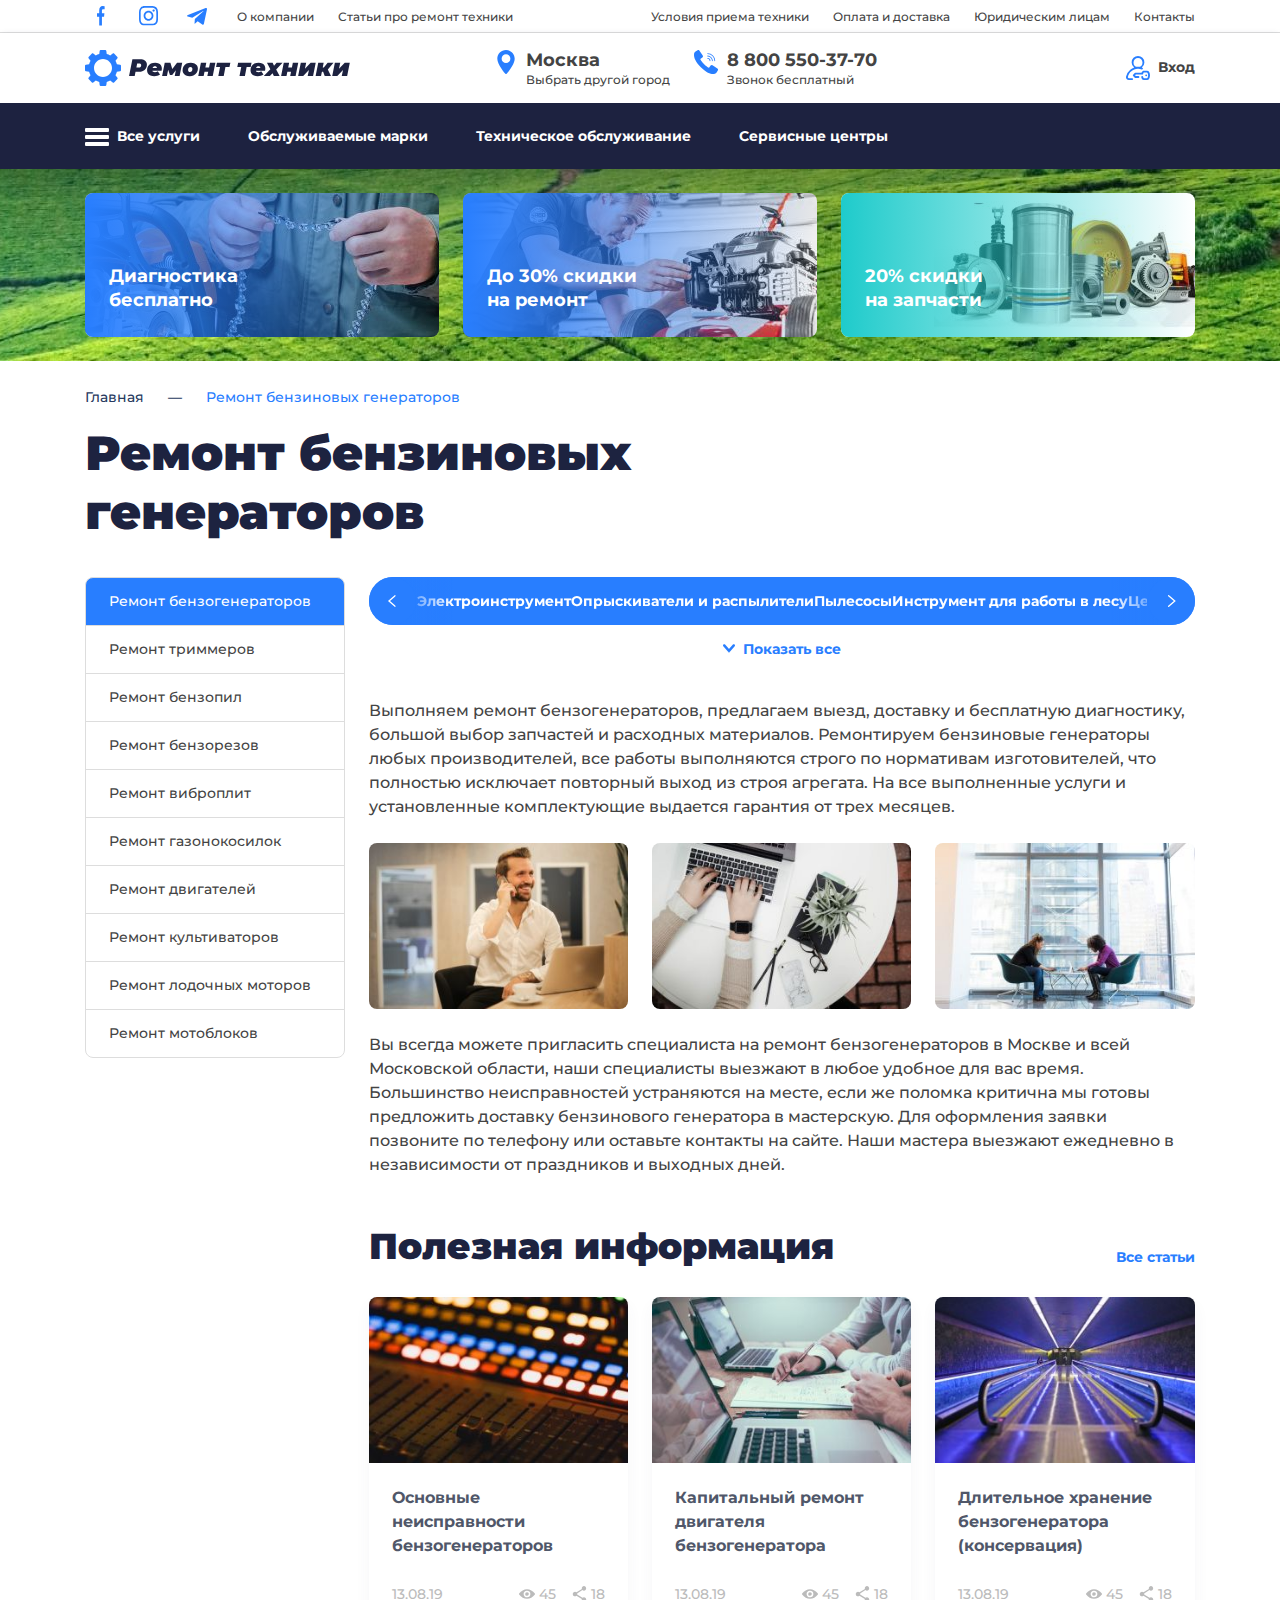
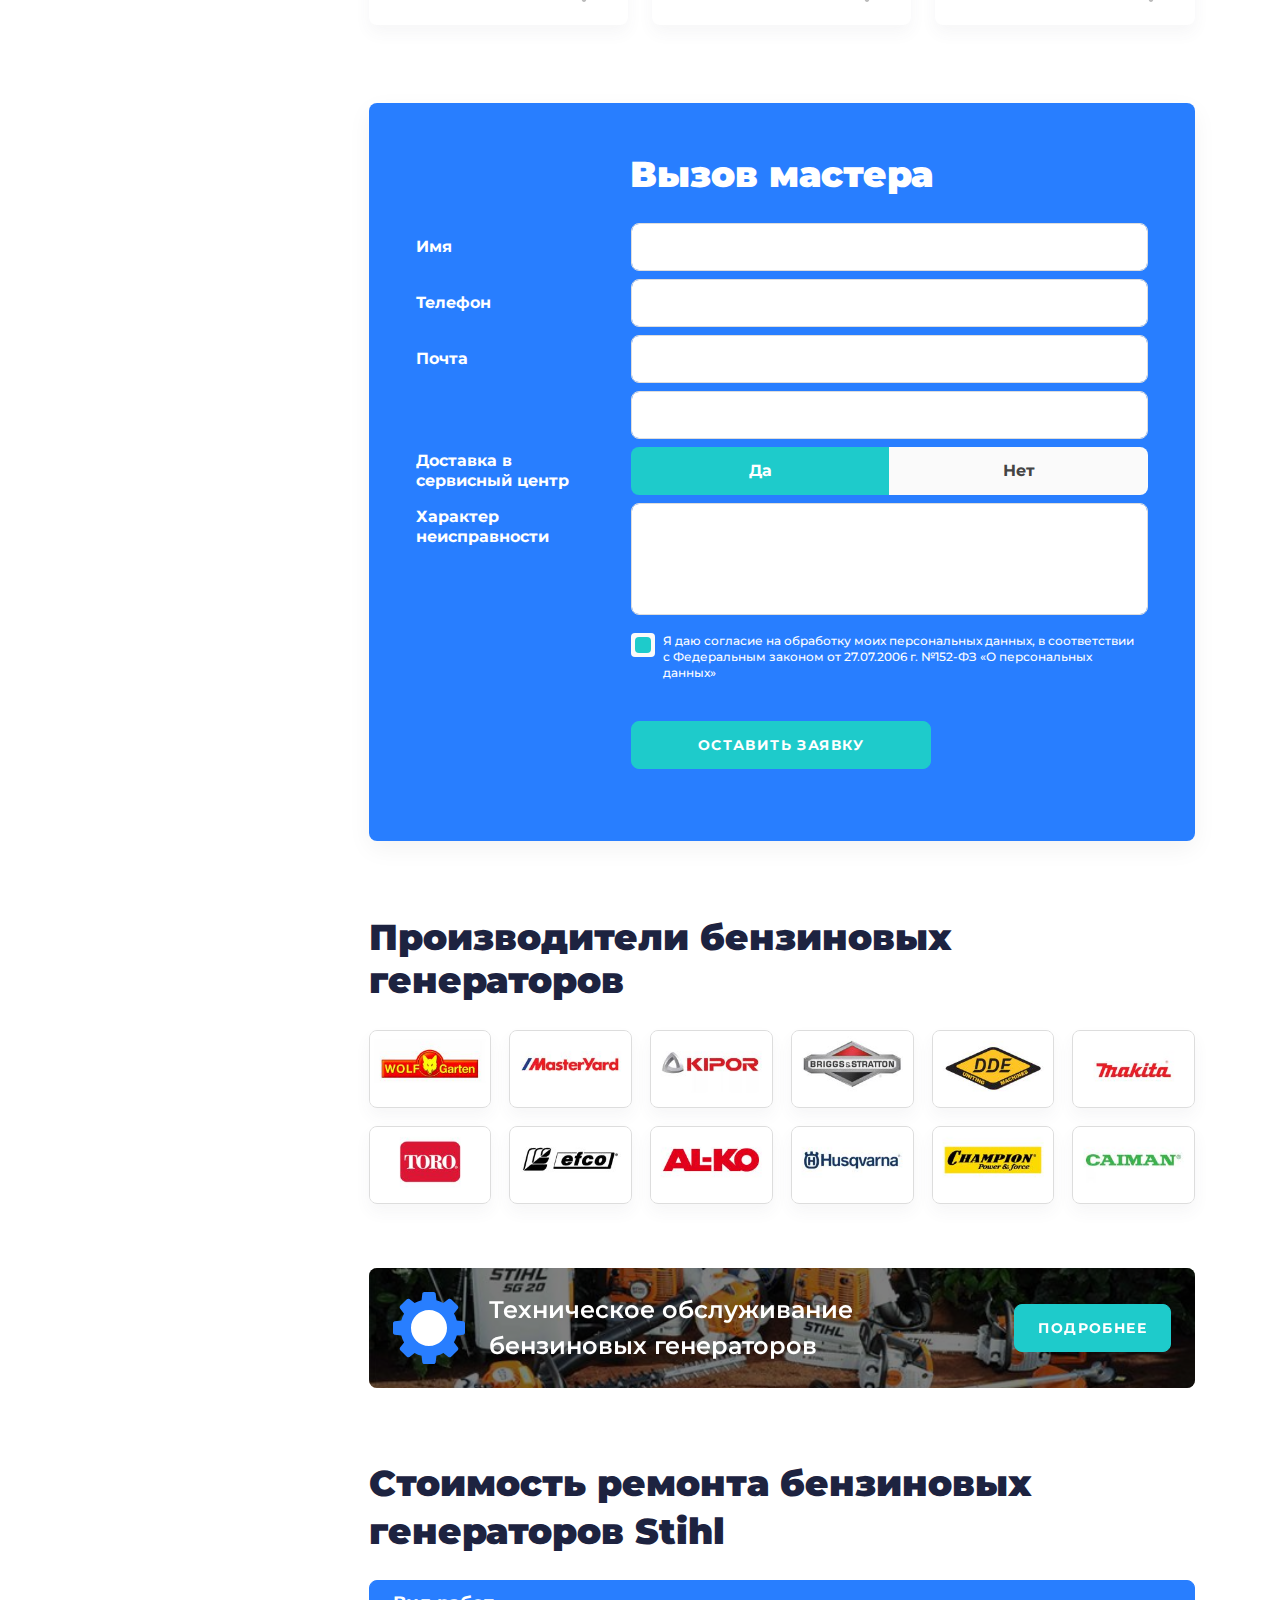
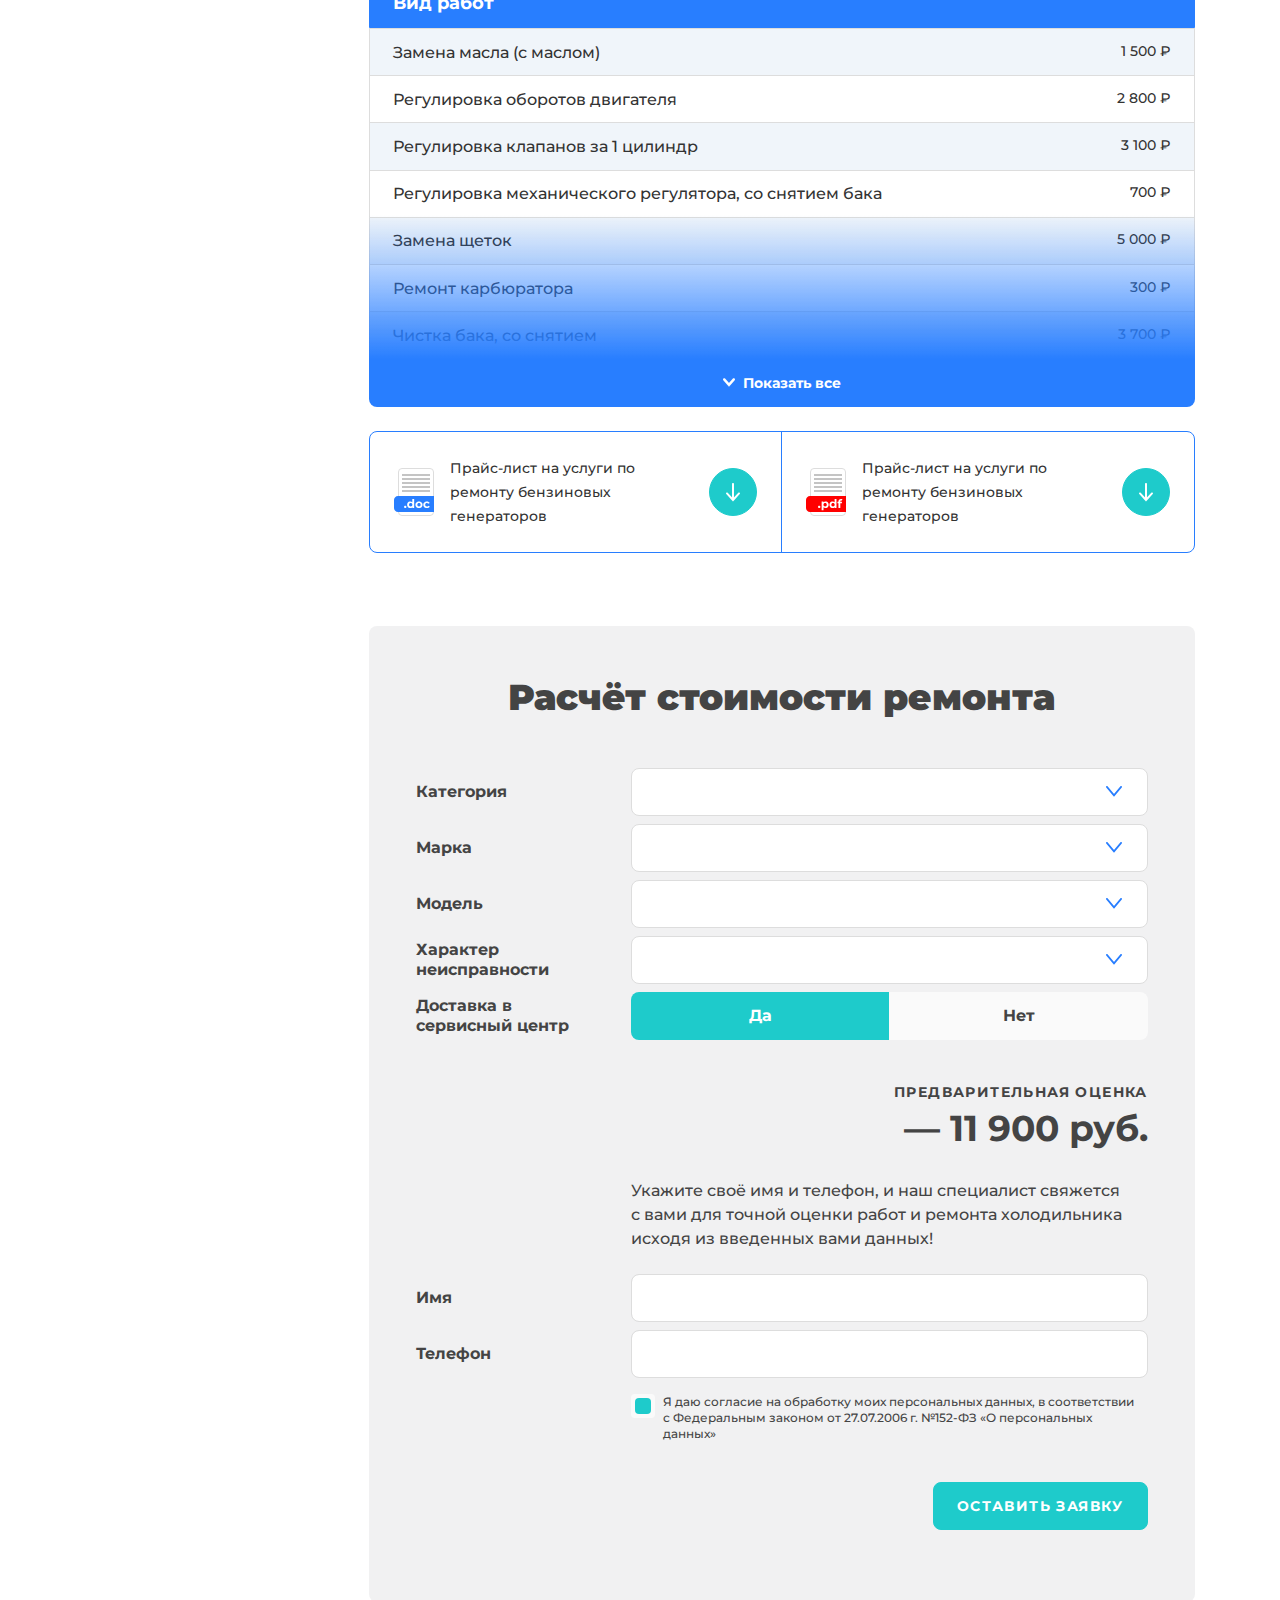
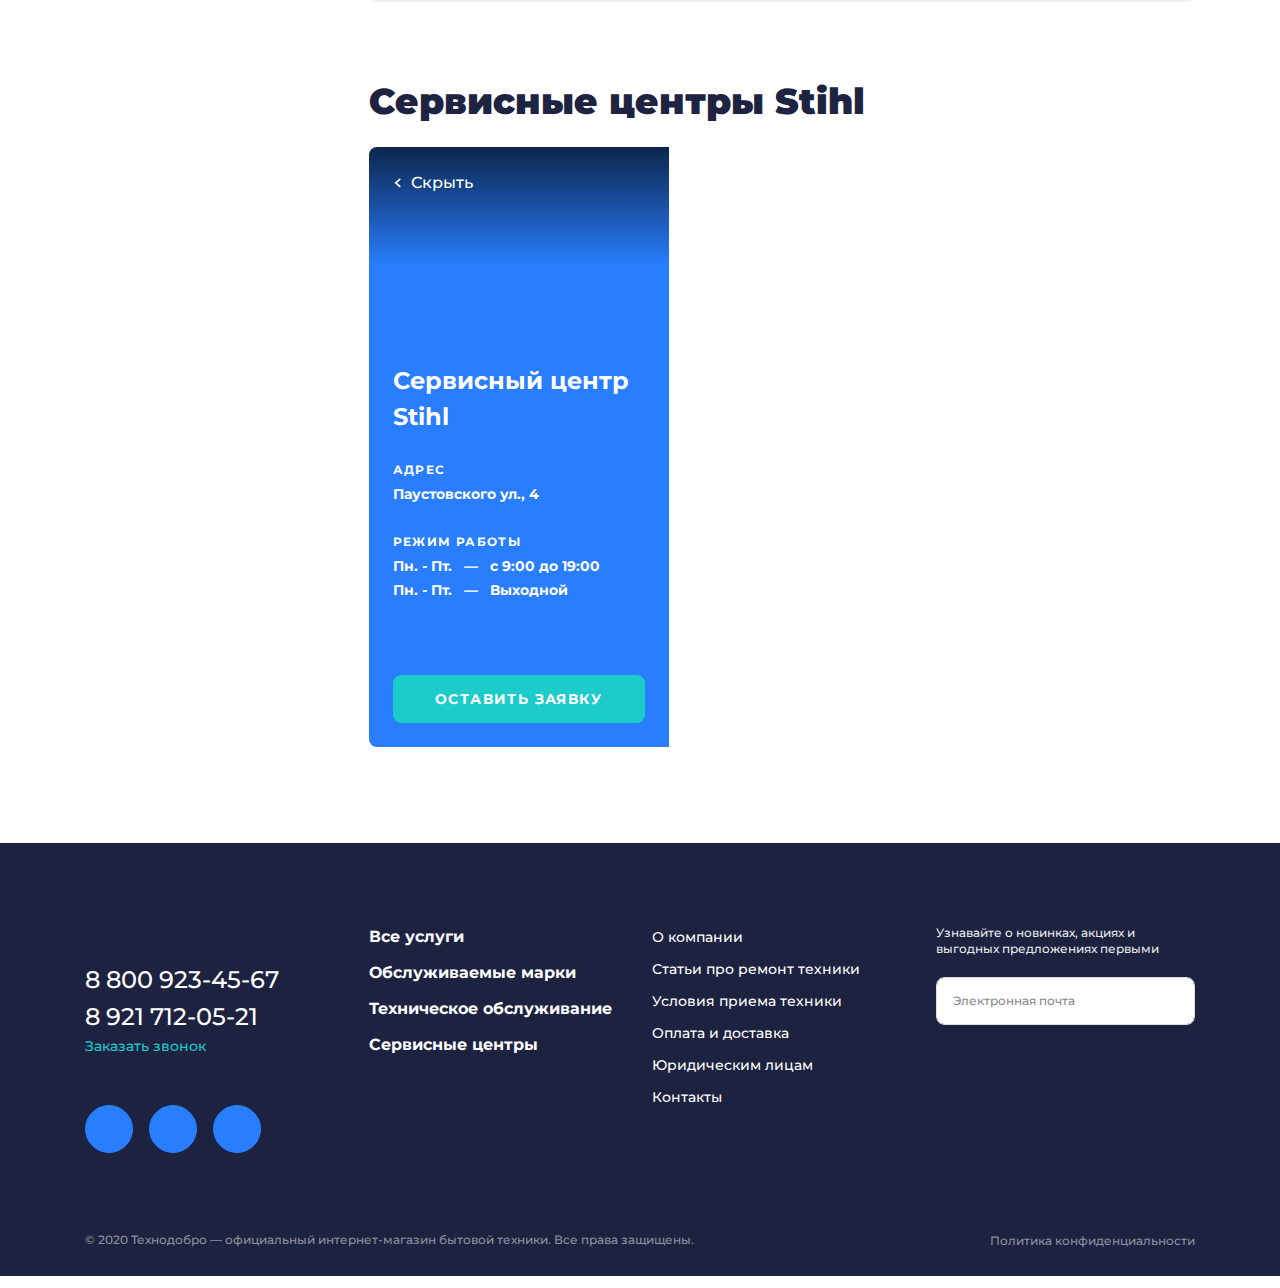
==== commit 12f84395: "made all pages" ====
--- a/public/01-types.html
+++ b/public/01-types.html
@@ -2,7 +2,7 @@
 <html lang="ru">
 	<head>
 		<meta charset="utf-8">
-		<title>title</title>
+		<title>01-types</title>
 		<meta name="description" content="о чем страница">
 		<meta http-equiv="X-UA-Compatible" content="IE=edge">
 		<meta name="viewport" content="width=device-width,initial-scale=1.0,  shrink-to-fit=no">
@@ -439,11 +439,11 @@
 											<div class="form-wrap__items form-wrap__items--call">
 												<div class="form-wrap__item">
 													<div class="form-wrap__row row">
-														<div class="col-md-3">
+														<div class="form-wrap__left-col col-md-3">
 															<div class="form-wrap__title">Имя
 															</div>
 														</div>
-														<div class="col-md">
+														<div class="form-wrap__right-col col-md">
 															<div class="form-wrap__input-wrap form-group"><input class="form-wrap__input form-control" name="text" type="text" placeholder=""/>
 															</div>
 															<!-- +e.input-wrap-->
@@ -452,11 +452,11 @@
 												</div>
 												<div class="form-wrap__item">
 													<div class="form-wrap__row row">
-														<div class="col-md-3">
+														<div class="form-wrap__left-col col-md-3">
 															<div class="form-wrap__title">Телефон
 															</div>
 														</div>
-														<div class="col-md">
+														<div class="form-wrap__right-col col-md">
 															<div class="form-wrap__input-wrap form-group"><input class="form-wrap__input form-control" name="text" type="text" placeholder=""/>
 															</div>
 															<!-- +e.input-wrap-->
@@ -465,11 +465,11 @@
 												</div>
 												<div class="form-wrap__item">
 													<div class="form-wrap__row row">
-														<div class="col-md-3">
+														<div class="form-wrap__left-col col-md-3">
 															<div class="form-wrap__title">Почта
 															</div>
 														</div>
-														<div class="col-md">
+														<div class="form-wrap__right-col col-md">
 															<div class="form-wrap__input-wrap form-group"><input class="form-wrap__input form-control" name="text" type="text" placeholder=""/>
 															</div>
 															<!-- +e.input-wrap-->
@@ -478,11 +478,11 @@
 												</div>
 												<div class="form-wrap__item">
 													<div class="form-wrap__row row">
-														<div class="col-md-3">
+														<div class="form-wrap__left-col col-md-3">
 															<div class="form-wrap__title">
 															</div>
 														</div>
-														<div class="col-md">
+														<div class="form-wrap__right-col col-md">
 															<div class="form-wrap__input-wrap form-group"><input class="form-wrap__input form-control" name="text" type="text" placeholder=""/>
 															</div>
 															<!-- +e.input-wrap-->
@@ -491,11 +491,11 @@
 												</div>
 												<div class="form-wrap__item">
 													<div class="form-wrap__row row">
-														<div class="col-md-3">
+														<div class="form-wrap__left-col col-md-3">
 															<div class="form-wrap__title">Доставка в сервисный центр
 															</div>
 														</div>
-														<div class="col-md">
+														<div class="form-wrap__right-col col-md">
 															<label class="form-wrap__bool-chb">
 																<input class="invisible" type="checkbox" checked="checked"/><span class="bool-btn bool-btn--yes">Да</span><span class="bool-btn bool-btn--no">Нет</span>
 															</label>
@@ -504,11 +504,11 @@
 												</div>
 												<div class="form-wrap__item">
 													<div class="form-wrap__row row">
-														<div class="col-md-3">
+														<div class="form-wrap__left-col col-md-3">
 															<div class="form-wrap__title">Характер неисправности
 															</div>
 														</div>
-														<div class="col-md">
+														<div class="form-wrap__right-col col-md">
 															<div class="form-wrap__input-wrap form-group"><textarea class="form-wrap__input form-control" name="textarea" placeholder=""></textarea>
 															</div>
 															<!-- +e.input-wrap-->
@@ -517,7 +517,7 @@
 												</div>
 											</div>
 											<div class="form-wrap__row form-wrap__row--policy row">
-												<div class="col-md-9 ms-auto">
+												<div class="form-wrap__right-col col-md-9 ms-auto">
 													<div class="form-wrap__policy">
 														<div class="form-wrap__p-row row">
 															<div class="col-auto">
@@ -541,6 +541,434 @@
 								</div>
 							</section>
 							<!-- end sCall-->
+							<!-- start sBrends-->
+							<section class="sBrends section sBrends sBrends--inBox" id="sBrends">
+								<div class="container p-0">
+									<div class="section-title">
+										<h2>Производители бензиновых генераторов</h2>
+									</div>
+									<div class="sBrends__row row">
+										<div class="col-6 col-sm-4 col-md-3 col-xl-2"><a class="sBrends__item" href="#"><img loading="lazy" src="img/@2x/sBrends-img-1.jpg" alt=""/></a>
+										</div>
+										<div class="col-6 col-sm-4 col-md-3 col-xl-2"><a class="sBrends__item" href="#"><img loading="lazy" src="img/@2x/sBrends-img-2.jpg" alt=""/></a>
+										</div>
+										<div class="col-6 col-sm-4 col-md-3 col-xl-2"><a class="sBrends__item" href="#"><img loading="lazy" src="img/@2x/sBrends-img-3.jpg" alt=""/></a>
+										</div>
+										<div class="col-6 col-sm-4 col-md-3 col-xl-2"><a class="sBrends__item" href="#"><img loading="lazy" src="img/@2x/sBrends-img-4.jpg" alt=""/></a>
+										</div>
+										<div class="col-6 col-sm-4 col-md-3 col-xl-2"><a class="sBrends__item" href="#"><img loading="lazy" src="img/@2x/sBrends-img-5.jpg" alt=""/></a>
+										</div>
+										<div class="col-6 col-sm-4 col-md-3 col-xl-2"><a class="sBrends__item" href="#"><img loading="lazy" src="img/@2x/sBrends-img-6.jpg" alt=""/></a>
+										</div>
+										<div class="col-6 col-sm-4 col-md-3 col-xl-2"><a class="sBrends__item" href="#"><img loading="lazy" src="img/@2x/sBrends-img-7.jpg" alt=""/></a>
+										</div>
+										<div class="col-6 col-sm-4 col-md-3 col-xl-2"><a class="sBrends__item" href="#"><img loading="lazy" src="img/@2x/sBrends-img-8.jpg" alt=""/></a>
+										</div>
+										<div class="col-6 col-sm-4 col-md-3 col-xl-2"><a class="sBrends__item" href="#"><img loading="lazy" src="img/@2x/sBrends-img-9.jpg" alt=""/></a>
+										</div>
+										<div class="col-6 col-sm-4 col-md-3 col-xl-2"><a class="sBrends__item" href="#"><img loading="lazy" src="img/@2x/sBrends-img-10.jpg" alt=""/></a>
+										</div>
+										<div class="col-6 col-sm-4 col-md-3 col-xl-2"><a class="sBrends__item" href="#"><img loading="lazy" src="img/@2x/sBrends-img-11.jpg" alt=""/></a>
+										</div>
+										<div class="col-6 col-sm-4 col-md-3 col-xl-2"><a class="sBrends__item" href="#"><img loading="lazy" src="img/@2x/sBrends-img-12.jpg" alt=""/></a>
+										</div>
+									</div>
+								</div>
+							</section>
+							<!-- end sBrends-->
+							<!-- start sTech-->
+							<section class="sTech section" id="sTech">
+								<div class="container p-0">
+									<div class="sTech__box">
+										<div class="sTech__bg"><img loading="lazy" src="img/@2x/sTech-bg-alt.jpg" alt=""/>
+										</div>
+										<div class="sTech__row row align-items-center">
+											<div class="col-sm-auto">
+												<div class="sTech__gear"><img loading="lazy" src="img/svg/sTech-gear.svg" alt=""/>
+												</div>
+											</div>
+											<div class="col-sm">
+												<div class="sTech__title">
+													<h2>Техническое обслуживание бензиновых генераторов</h2>
+												</div>
+											</div>
+											<div class="col-md-auto"><a class="sTech__btn" href="#">подробнее</a>
+											</div>
+										</div>
+									</div>
+								</div>
+							</section>
+							<!-- end sTech-->
+							<!-- start sPrice-->
+							<section class="sPrice section" id="sPrice">
+								<div class="container p-0">
+									<div class="section-title">
+										<h2>Cтоимость ремонта бензиновых генераторов Stihl</h2>
+									</div>
+									<div class="sPrice__table">
+										<div class="sPrice__t-head">Вид работ
+										</div>
+										<div class="sPrice__t-body sPrice-t-body-js">
+											<div class="sPrice__t-item">
+												<div class="sPrice__table-row row">
+													<div class="sPrice__key-col col-sm">Замена масла (с маслом)
+													</div>
+													<div class="sPrice__val-col col-sm-auto">1 500 ₽
+													</div>
+												</div>
+											</div>
+											<div class="sPrice__t-item">
+												<div class="sPrice__table-row row">
+													<div class="sPrice__key-col col-sm">Регулировка оборотов двигателя
+													</div>
+													<div class="sPrice__val-col col-sm-auto">2 800 ₽
+													</div>
+												</div>
+											</div>
+											<div class="sPrice__t-item">
+												<div class="sPrice__table-row row">
+													<div class="sPrice__key-col col-sm">Регулировка клапанов за 1 цилиндр
+													</div>
+													<div class="sPrice__val-col col-sm-auto">3 100 ₽
+													</div>
+												</div>
+											</div>
+											<div class="sPrice__t-item">
+												<div class="sPrice__table-row row">
+													<div class="sPrice__key-col col-sm">Регулировка механического регулятора, со снятием бака
+													</div>
+													<div class="sPrice__val-col col-sm-auto">700 ₽
+													</div>
+												</div>
+											</div>
+											<div class="sPrice__t-item">
+												<div class="sPrice__table-row row">
+													<div class="sPrice__key-col col-sm">Замена щеток
+													</div>
+													<div class="sPrice__val-col col-sm-auto">5 000 ₽
+													</div>
+												</div>
+											</div>
+											<div class="sPrice__t-item">
+												<div class="sPrice__table-row row">
+													<div class="sPrice__key-col col-sm">Ремонт карбюратора
+													</div>
+													<div class="sPrice__val-col col-sm-auto">300 ₽
+													</div>
+												</div>
+											</div>
+											<div class="sPrice__t-item">
+												<div class="sPrice__table-row row">
+													<div class="sPrice__key-col col-sm">Чистка бака, со снятием
+													</div>
+													<div class="sPrice__val-col col-sm-auto">3 700 ₽
+													</div>
+												</div>
+											</div>
+											<div class="sPrice__t-item">
+												<div class="sPrice__table-row row">
+													<div class="sPrice__key-col col-sm">Замена масла (с маслом)
+													</div>
+													<div class="sPrice__val-col col-sm-auto">1 500 ₽
+													</div>
+												</div>
+											</div>
+											<div class="sPrice__t-item">
+												<div class="sPrice__table-row row">
+													<div class="sPrice__key-col col-sm">Регулировка оборотов двигателя
+													</div>
+													<div class="sPrice__val-col col-sm-auto">2 800 ₽
+													</div>
+												</div>
+											</div>
+											<div class="sPrice__t-item">
+												<div class="sPrice__table-row row">
+													<div class="sPrice__key-col col-sm">Регулировка клапанов за 1 цилиндр
+													</div>
+													<div class="sPrice__val-col col-sm-auto">3 100 ₽
+													</div>
+												</div>
+											</div>
+											<div class="sPrice__t-item">
+												<div class="sPrice__table-row row">
+													<div class="sPrice__key-col col-sm">Регулировка механического регулятора, со снятием бака
+													</div>
+													<div class="sPrice__val-col col-sm-auto">700 ₽
+													</div>
+												</div>
+											</div>
+											<div class="sPrice__t-item">
+												<div class="sPrice__table-row row">
+													<div class="sPrice__key-col col-sm">Замена щеток
+													</div>
+													<div class="sPrice__val-col col-sm-auto">5 000 ₽
+													</div>
+												</div>
+											</div>
+											<div class="sPrice__t-item">
+												<div class="sPrice__table-row row">
+													<div class="sPrice__key-col col-sm">Ремонт карбюратора
+													</div>
+													<div class="sPrice__val-col col-sm-auto">300 ₽
+													</div>
+												</div>
+											</div>
+											<div class="sPrice__t-item">
+												<div class="sPrice__table-row row">
+													<div class="sPrice__key-col col-sm">Чистка бака, со снятием
+													</div>
+													<div class="sPrice__val-col col-sm-auto">3 700 ₽
+													</div>
+												</div>
+											</div>
+										</div>
+										<div class="sPrice__t-foot sPrice-show-hide-js"><span>Показать все</span><span>Скрыть</span>
+										</div>
+									</div>
+									<div class="sPrice__download-row row">
+										<div class="sPrice__d-col col-md-6">
+											<div class="sPrice__sub-row row align-items-center">
+												<div class="col-auto">
+													<div class="sPrice__img"><img loading="lazy" src="img/svg/sPrice-doc.svg" alt=""/>
+													</div>
+												</div>
+												<div class="sPrice__txt-col col">Прайс-лист на  услуги по ремонту бензиновых генераторов
+												</div>
+												<div class="col-auto"><a class="sPrice__ball" href="#"><img loading="lazy" src="img/svg/arrow-down.svg" alt=""/></a>
+												</div>
+											</div>
+										</div>
+										<div class="sPrice__d-col col-md-6">
+											<div class="sPrice__sub-row row align-items-center">
+												<div class="col-auto">
+													<div class="sPrice__img"><img loading="lazy" src="img/svg/sPrice-pdf.svg" alt=""/>
+													</div>
+												</div>
+												<div class="sPrice__txt-col col">Прайс-лист на  услуги по ремонту бензиновых генераторов
+												</div>
+												<div class="col-auto"><a class="sPrice__ball" href="#"><img loading="lazy" src="img/svg/arrow-down.svg" alt=""/></a>
+												</div>
+											</div>
+										</div>
+									</div>
+								</div>
+							</section>
+							<!-- end sPrice-->
+							<!-- start sCalc-->
+							<section class="sCalc section sCalc sCalc--gray" id="sCalc">
+								<div class="sCalc__container container">
+									<div class="section-title text-center">
+										<h2>Расчёт стоимости ремонта</h2>
+									</div>
+									<div class="form-wrap">
+										<form>
+											<div class="form-wrap__top-items">
+												<div class="form-wrap__item">
+													<div class="form-wrap__row row">
+														<div class="form-wrap__left-col col-md-3">
+															<div class="form-wrap__title">Категория
+															</div>
+														</div>
+														<div class="form-wrap__right-col col-md">
+															<div class="form-wrap__input-wrap form-group">
+																<select class="form-wrap__input form-select" name="select">
+																	<option value=""></option>
+																	<option value=" placeholder 1">placeholder 1</option>
+																	<option value=" placeholder 2">placeholder 2</option>
+																	<option value=" placeholder 3">placeholder 3</option>
+																	<option value=" placeholder 4">placeholder 4</option>
+																</select>
+															</div>
+															<!-- +e.input-wrap-->
+														</div>
+													</div>
+												</div>
+												<div class="form-wrap__item">
+													<div class="form-wrap__row row">
+														<div class="form-wrap__left-col col-md-3">
+															<div class="form-wrap__title">Марка
+															</div>
+														</div>
+														<div class="form-wrap__right-col col-md">
+															<div class="form-wrap__input-wrap form-group">
+																<select class="form-wrap__input form-select" name="select">
+																	<option value=""></option>
+																	<option value=" placeholder 1">placeholder 1</option>
+																	<option value=" placeholder 2">placeholder 2</option>
+																	<option value=" placeholder 3">placeholder 3</option>
+																	<option value=" placeholder 4">placeholder 4</option>
+																</select>
+															</div>
+															<!-- +e.input-wrap-->
+														</div>
+													</div>
+												</div>
+												<div class="form-wrap__item">
+													<div class="form-wrap__row row">
+														<div class="form-wrap__left-col col-md-3">
+															<div class="form-wrap__title">Модель
+															</div>
+														</div>
+														<div class="form-wrap__right-col col-md">
+															<div class="form-wrap__input-wrap form-group">
+																<select class="form-wrap__input form-select" name="select">
+																	<option value=""></option>
+																	<option value=" placeholder 1">placeholder 1</option>
+																	<option value=" placeholder 2">placeholder 2</option>
+																	<option value=" placeholder 3">placeholder 3</option>
+																	<option value=" placeholder 4">placeholder 4</option>
+																</select>
+															</div>
+															<!-- +e.input-wrap-->
+														</div>
+													</div>
+												</div>
+												<div class="form-wrap__item">
+													<div class="form-wrap__row row">
+														<div class="form-wrap__left-col col-md-3">
+															<div class="form-wrap__title">Характер неисправности
+															</div>
+														</div>
+														<div class="form-wrap__right-col col-md">
+															<div class="form-wrap__input-wrap form-group">
+																<select class="form-wrap__input form-select" name="select">
+																	<option value=""></option>
+																	<option value=" placeholder 1">placeholder 1</option>
+																	<option value=" placeholder 2">placeholder 2</option>
+																	<option value=" placeholder 3">placeholder 3</option>
+																	<option value=" placeholder 4">placeholder 4</option>
+																</select>
+															</div>
+															<!-- +e.input-wrap-->
+														</div>
+													</div>
+												</div>
+												<div class="form-wrap__item">
+													<div class="form-wrap__row row">
+														<div class="form-wrap__left-col col-md-3">
+															<div class="form-wrap__title">Доставка в сервисный центр
+															</div>
+														</div>
+														<div class="form-wrap__right-col col-md">
+															<label class="form-wrap__bool-chb">
+																<input class="invisible" type="checkbox" checked="checked"/><span class="bool-btn bool-btn--yes">Да</span><span class="bool-btn bool-btn--no">Нет</span>
+															</label>
+														</div>
+													</div>
+												</div>
+											</div>
+											<div class="form-wrap__pre-price text-md-end">
+												<div class="form-wrap__p-txt">Предварительная оценка
+												</div>
+												<div class="form-wrap__p-val">— 11 900 руб.
+												</div>
+											</div>
+											<div class="form-wrap__row form-wrap__row--sm-txt row">
+												<div class="form-wrap__right-col col-md-9 ms-auto">
+													Укажите своё имя и телефон, и наш специалист свяжется
+													<br class="d-lg-block d-none"/>с вами для точной оценки работ и ремонта холодильника исходя из введенных вами данных!
+												</div>
+											</div>
+											<div class="form-wrap__bot-items">
+												<div class="form-wrap__item">
+													<div class="form-wrap__row row">
+														<div class="form-wrap__left-col col-md-3">
+															<div class="form-wrap__title">Имя
+															</div>
+														</div>
+														<div class="form-wrap__right-col col-md">
+															<div class="form-wrap__input-wrap form-group"><input class="form-wrap__input form-control" name="text" type="text" placeholder=""/>
+															</div>
+															<!-- +e.input-wrap-->
+														</div>
+													</div>
+												</div>
+												<div class="form-wrap__item">
+													<div class="form-wrap__row row">
+														<div class="form-wrap__left-col col-md-3">
+															<div class="form-wrap__title">Телефон
+															</div>
+														</div>
+														<div class="form-wrap__right-col col-md">
+															<div class="form-wrap__input-wrap form-group"><input class="form-wrap__input form-control" name="tel" type="tel" placeholder=""/>
+															</div>
+															<!-- +e.input-wrap-->
+														</div>
+													</div>
+												</div>
+											</div>
+											<div class="form-wrap__row form-wrap__row--policy row">
+												<div class="form-wrap__right-col col-md-9 ms-auto">
+													<div class="form-wrap__policy">
+														<div class="form-wrap__p-row row">
+															<div class="col-auto">
+																<label class="sq-chb">
+																	<input class="invisible" type="checkbox" checked="checked"/>
+																	<div class="square"></div>
+																</label>
+															</div>
+															<div class="col">
+																<div class="form-wrap__policy-txt">Я даю согласие на обработку моих персональных данных, в соответствии<br/>с Федеральным законом от 27.07.2006 г. №152-ФЗ «О персональных данных»
+																</div>
+															</div>
+														</div>
+													</div>
+													<div class="form-wrap__btn-cont">
+														<button class="form-wrap__btn" type="submit">Оставить заявку
+														</button>
+													</div>
+												</div>
+											</div>
+										</form>
+									</div>
+								</div>
+							</section>
+							<!-- end sCalc-->
+							<!-- start sMap-->
+							<section class="sMap section sMap sMap--in-box sMap sMap--last-section" id="sMap">
+								<div class="sMap__container container">
+									<div class="section-title">
+										<h2>Сервисные центры Stihl</h2>
+									</div>
+									<div class="sMap__map-cont">
+										<div class="sMap__map">
+											<div class="sMap__stab-img"><img loading="lazy" src="img/@2x/sMap-stab.png" alt=""/>
+											</div>
+										</div>
+										<div class="sMap__map-pp">
+											<div class="sMap__img-block">
+												<div class="sMap__bg"><img loading="lazy" src="img/@2x/sMap-pp-img.jpg" alt=""/>
+												</div>
+												<div class="sMap__hide">Скрыть
+												</div>
+											</div>
+											<div class="sMap__blue-box"><a class="sMap__name" href="#">Сервисный центр Stihl</a>
+												<div class="sMap__title">Адрес
+												</div>
+												<div class="sMap__addres">Паустовского ул., 4
+												</div>
+												<div class="sMap__title">Режим работы
+												</div>
+												<div class="sMap__shedule-wrap">
+													<div class="sMap__shedule-item">
+														<div class="sMap__days">Пн. - Пт.
+														</div>
+														<div class="sMap__val">с 9:00 до 19:00
+														</div>
+													</div>
+													<div class="sMap__shedule-item">
+														<div class="sMap__days">Пн. - Пт.
+														</div>
+														<div class="sMap__val">Выходной
+														</div>
+													</div>
+												</div><a class="sMap__btn" href="#">Оставить заявку</a>
+											</div>
+										</div>
+									</div>
+								</div>
+							</section>
+							<!-- end sMap-->
 						</div>
 					</div>
 				</div>
--- a/public/css/main.min.css
+++ b/public/css/main.min.css
@@ -1 +1 @@
-@charset "UTF-8";.not-selectable{-moz-user-select:none;-webkit-user-select:none;user-select:none}.carousel{position:relative;box-sizing:border-box}.carousel *,.carousel :after,.carousel :before{box-sizing:inherit}.carousel__viewport{position:relative;overflow:hidden;width:100%;height:100%}.carousel__track{display:flex}.carousel__slide{flex:0 0 auto;width:var(--carousel-slide-width,60%);max-width:100%;padding:1rem;position:relative;overflow-x:hidden;overflow-y:auto;overscroll-behavior:contain;-webkit-overflow-scrolling:touch;touch-action:pan-y}.carousel.has-dots{margin-bottom:calc(.5rem + 22px)}.carousel__dots{margin:0 auto;padding:0;position:absolute;top:calc(100% + .5rem);left:0;right:0;display:flex;justify-content:center;list-style:none;-webkit-user-select:none;-moz-user-select:none;user-select:none}.carousel__dots .carousel__dot{margin:0;padding:0;display:block;position:relative;width:22px;height:22px;cursor:pointer}.carousel__dots .carousel__dot:after{content:"";width:8px;height:8px;border-radius:50%;position:absolute;top:50%;left:50%;transform:translate(-50%,-50%);background-color:currentColor;opacity:.25;transition:opacity .15s ease-in-out}.carousel__dots .carousel__dot.is-selected:after{opacity:1}.carousel__button{width:var(--carousel-button-width,48px);height:var(--carousel-button-height,48px);padding:0;border:0;display:flex;justify-content:center;align-items:center;pointer-events:all;cursor:pointer;color:var(--carousel-button-color,currentColor);background:var(--carousel-button-bg,transparent);border-radius:var(--carousel-button-border-radius,50%);box-shadow:var(--carousel-button-shadow,none)}.carousel__button.is-next,.carousel__button.is-prev{position:absolute;top:50%;transform:translateY(-50%)}.carousel__button.is-prev{left:10px}.carousel__button.is-next{right:10px}.carousel__button[disabled]{cursor:default;opacity:.3}.carousel__button svg{width:var(--carousel-button-svg-width,24px);height:var(--carousel-button-svg-height,24px);fill:none;stroke:currentColor;stroke-width:var(--carousel-button-svg-stroke-width,1.5);stroke-linejoin:bevel;stroke-linecap:round;filter:var(--carousel-button-svg-filter,none);pointer-events:none}body.compensate-for-scrollbar{overflow:hidden!important;touch-action:none}.fancybox__container{position:fixed;top:0;left:0;bottom:0;right:0;margin:0;padding:env(safe-area-inset-top,0) env(safe-area-inset-right,0) env(safe-area-inset-bottom,0) env(safe-area-inset-left,0);box-sizing:border-box;display:flex;flex-direction:column;color:var(--fancybox-color,#fff);-webkit-tap-highlight-color:transparent;overflow:hidden;z-index:1050;outline:none;transform-origin:top left;--carousel-button-width:48px;--carousel-button-height:48px;--carousel-button-svg-width:24px;--carousel-button-svg-height:24px;--carousel-button-svg-stroke-width:2.5;--carousel-button-svg-filter:drop-shadow(1px 1px 1px rgba(0,0,0,0.4))}.fancybox__container *,.fancybox__container :after,.fancybox__container :before{box-sizing:inherit}.fancybox__container :focus{outline:thin dotted}body.is-using-mouse .fancybox__container :focus{outline:none}.fancybox__backdrop{position:absolute;top:0;right:0;bottom:0;left:0;z-index:-1;background:var(--fancybox-bg,rgba(24,24,27,.92))}.fancybox__carousel{position:relative;flex:1 1 auto;min-height:0;height:100%;z-index:10}.fancybox__carousel.has-dots{margin-bottom:calc(.5rem + 22px)}.fancybox__viewport{position:relative;width:100%;height:100%;overflow:visible;cursor:default}.fancybox__track{display:flex;height:100%}.fancybox__slide{flex:0 0 auto;width:100%;max-width:100%;margin:0;padding:64px;position:relative;overscroll-behavior:contain;display:flex;flex-direction:column;outline:0;overflow:auto;-webkit-overflow-scrolling:touch;--carousel-button-width:36px;--carousel-button-height:36px;--carousel-button-svg-width:22px;--carousel-button-svg-height:22px}.fancybox__slide:after,.fancybox__slide:before{content:"";flex:0 0 0;margin:auto}.fancybox__content{margin:0 env(safe-area-inset-right,0) 0 env(safe-area-inset-left,0);padding:36px;color:var(--fancybox-content-color,#374151);background:var(--fancybox-content-bg,#fff);position:relative;align-self:center;display:flex;flex-direction:column;z-index:20}.fancybox__caption{align-self:center;max-width:100%;margin:0;padding:1rem 0 0;line-height:1.375;color:var(--fancybox-color,currentColor);visibility:visible;cursor:auto;flex-shrink:0}.is-loading .fancybox__caption{visibility:hidden}.fancybox__container>.carousel__dots{top:100%;color:var(--fancybox-color,#fff)}.fancybox__nav .carousel__button{z-index:40}.fancybox__nav .carousel__button.is-next{right:8px}.fancybox__nav .carousel__button.is-prev{left:8px}.carousel__button.is-close{position:absolute;top:8px;right:8px;top:calc(env(safe-area-inset-top, 0px) + 8px);right:calc(env(safe-area-inset-right, 0px) + 8px);z-index:40}.fancybox__content>.carousel__button.is-close{position:absolute;top:-36px;right:0;color:var(--fancybox-color,#fff)}.fancybox__spinner{position:absolute;top:50%;left:50%;transform:translate(-50%,-50%);width:50px;height:50px;cursor:pointer;z-index:1053;color:var(--fancybox-color,currentColor)}.fancybox__spinner svg{-webkit-animation:fancybox-rotate 2s linear infinite;animation:fancybox-rotate 2s linear infinite;transform-origin:center center;position:absolute;top:0;right:0;bottom:0;left:0;margin:auto;width:100%;height:100%}.fancybox__spinner svg circle{fill:none;stroke-width:2.5;stroke-miterlimit:10;stroke-dasharray:1,200;stroke-dashoffset:0;-webkit-animation:fancybox-dash 1.5s ease-in-out infinite;animation:fancybox-dash 1.5s ease-in-out infinite;stroke-linecap:round;stroke:currentColor}@-webkit-keyframes fancybox-rotate{to{transform:rotate(1turn)}}@keyframes fancybox-rotate{to{transform:rotate(1turn)}}@-webkit-keyframes fancybox-dash{0%{stroke-dasharray:1,200;stroke-dashoffset:0}50%{stroke-dasharray:89,200;stroke-dashoffset:-35px}to{stroke-dasharray:89,200;stroke-dashoffset:-124px}}@keyframes fancybox-dash{0%{stroke-dasharray:1,200;stroke-dashoffset:0}50%{stroke-dasharray:89,200;stroke-dashoffset:-35px}to{stroke-dasharray:89,200;stroke-dashoffset:-124px}}.fancybox__container.is-animated[aria-hidden=false] .carousel__button.is-close,.fancybox__container.is-animated[aria-hidden=false] .carousel__dots,.fancybox__container.is-animated[aria-hidden=false] .fancybox__backdrop,.fancybox__container.is-animated[aria-hidden=false] .fancybox__caption,.fancybox__container.is-animated[aria-hidden=false] .fancybox__nav{transition:opacity var(--fancybox-ts,.25s) ease;opacity:var(--fancybox-opacity,1)}.fancybox__container.is-animated[aria-hidden=true] .carousel__button.is-close,.fancybox__container.is-animated[aria-hidden=true] .carousel__dots,.fancybox__container.is-animated[aria-hidden=true] .fancybox__backdrop,.fancybox__container.is-animated[aria-hidden=true] .fancybox__caption,.fancybox__container.is-animated[aria-hidden=true] .fancybox__nav{transition:opacity .2s ease;opacity:0}.fancybox-fadeIn{-webkit-animation:fancybox-fadeIn .2s ease both;animation:fancybox-fadeIn .2s ease both}.fancybox-fadeOut{-webkit-animation:fancybox-fadeOut .2s ease both;animation:fancybox-fadeOut .2s ease both}.fancybox-zoomInUp{-webkit-animation:fancybox-zoomInUp .2s ease both;animation:fancybox-zoomInUp .2s ease both}.fancybox-zoomOutDown{-webkit-animation:fancybox-zoomOutDown .2s ease both;animation:fancybox-zoomOutDown .2s ease both}.fancybox-throwOutUp{-webkit-animation:fancybox-throwOutUp .2s ease both;animation:fancybox-throwOutUp .2s ease both}.fancybox-throwOutDown{-webkit-animation:fancybox-throwOutDown .2s ease both;animation:fancybox-throwOutDown .2s ease both}@-webkit-keyframes fancybox-fadeIn{0%{opacity:0}to{opacity:1}}@keyframes fancybox-fadeIn{0%{opacity:0}to{opacity:1}}@-webkit-keyframes fancybox-fadeOut{to{opacity:0}}@keyframes fancybox-fadeOut{to{opacity:0}}@-webkit-keyframes fancybox-zoomInUp{0%{transform:scale(.97) translate3d(0,16px,0);opacity:0}to{transform:scale(1) translateZ(0);opacity:1}}@keyframes fancybox-zoomInUp{0%{transform:scale(.97) translate3d(0,16px,0);opacity:0}to{transform:scale(1) translateZ(0);opacity:1}}@-webkit-keyframes fancybox-zoomOutDown{to{transform:scale(.97) translate3d(0,16px,0);opacity:0}}@keyframes fancybox-zoomOutDown{to{transform:scale(.97) translate3d(0,16px,0);opacity:0}}@-webkit-keyframes fancybox-throwOutUp{20%{opacity:.5}to{transform:translate3d(0,-30%,0);opacity:0}}@keyframes fancybox-throwOutUp{20%{opacity:.5}to{transform:translate3d(0,-30%,0);opacity:0}}@-webkit-keyframes fancybox-throwOutDown{20%{opacity:.5}to{transform:translate3d(0,30%,0);opacity:0}}@keyframes fancybox-throwOutDown{20%{opacity:.5}to{transform:translate3d(0,30%,0);opacity:0}}.fancybox__carousel .carousel__slide{scrollbar-width:thin;scrollbar-color:#ccc hsla(0,0%,100%,.1)}.fancybox__carousel .carousel__slide::-webkit-scrollbar{width:8px;height:8px}.fancybox__carousel .carousel__slide::-webkit-scrollbar-track{background-color:hsla(0,0%,100%,.1)}.fancybox__carousel .carousel__slide::-webkit-scrollbar-thumb{background-color:#ccc;border-radius:2px;box-shadow:inset 0 0 4px rgba(0,0,0,.2)}.fancybox__carousel .is-draggable{cursor:move;cursor:-webkit-grab;cursor:grab}.fancybox__carousel .is-dragging{cursor:move;cursor:-webkit-grabbing;cursor:grabbing}.fancybox__carousel .carousel__slide:not(.has-image) .fancybox__content{cursor:auto}.fancybox__carousel .carousel__slide.can-zoom_in .fancybox__content{cursor:zoom-in}.fancybox__carousel .carousel__slide.can-zoom_out .fancybox__content{cursor:zoom-out}.fancybox__image{background:transparent;-webkit-user-select:none;-moz-user-select:none;user-select:none}.has-image .fancybox__content{padding:0;background:transparent}.is-closing .has-image .fancybox__content{overflow:visible}.has-image[data-image-fit=contain]{overflow:visible;touch-action:none}.has-image[data-image-fit=contain] .fancybox__content{min-height:1px}.has-image[data-image-fit=contain] .fancybox__image{max-width:100%;min-height:1px;-o-object-fit:contain;object-fit:contain;background:transparent}.has-image[data-image-fit=contain-w]{overflow-x:hidden;overflow-y:auto}.has-image[data-image-fit=contain-w] .fancybox__content{min-height:auto}.has-image[data-image-fit=contain-w] .fancybox__image{max-width:100%;height:auto}.has-image[data-image-fit=cover]{overflow:visible;touch-action:none}.has-image[data-image-fit=cover] .fancybox__content{min-height:1px;width:100%;height:100%}.has-image[data-image-fit=cover] .fancybox__image{width:100%;height:100%;min-height:1px;-o-object-fit:cover;object-fit:cover}.fancybox__carousel .fancybox__slide.has-html5video .fancybox__content,.fancybox__carousel .fancybox__slide.has-iframe .fancybox__content,.fancybox__carousel .fancybox__slide.has-map .fancybox__content,.fancybox__carousel .fancybox__slide.has-pdf .fancybox__content,.fancybox__carousel .fancybox__slide.has-video .fancybox__content{flex-shrink:1;min-height:1px;overflow:visible}.fancybox__carousel .fancybox__slide.has-iframe .fancybox__content,.fancybox__carousel .fancybox__slide.has-map .fancybox__content,.fancybox__carousel .fancybox__slide.has-pdf .fancybox__content{width:100%;height:80%}.fancybox__carousel .fancybox__slide.has-html5video .fancybox__content,.fancybox__carousel .fancybox__slide.has-video .fancybox__content{width:960px;height:540px;max-width:100%;max-height:100%}.fancybox__carousel .fancybox__slide.has-html5video .fancybox__content,.fancybox__carousel .fancybox__slide.has-map .fancybox__content,.fancybox__carousel .fancybox__slide.has-pdf .fancybox__content,.fancybox__carousel .fancybox__slide.has-video .fancybox__content{padding:0;background:rgba(24,24,27,.9);color:#fff}.fancybox__carousel .fancybox__slide.has-map .fancybox__content{background:#e5e3df}.fancybox__html5video,.fancybox__iframe{border:0;display:block;height:100%;width:100%;background:transparent}.fancybox-placeholder{position:absolute;width:1px;height:1px;padding:0;margin:-1px;overflow:hidden;clip:rect(0,0,0,0);white-space:nowrap;border-width:0}.fancybox__thumbs{flex:0 0 auto;position:relative;padding:0 3px}.fancybox__container.is-animated[aria-hidden=true] .fancybox__thumbs{transition:unset;opacity:0}.fancybox__container.is-animated[aria-hidden=false] .fancybox__thumbs{transition:opacity var(--fancybox-ts,.25s) ease-in;opacity:var(--fancybox-opacity,1)}.fancybox__thumbs .carousel__slide{flex:0 0 auto;width:var(--fancybox-thumbs-width,96px);margin:0;padding:8px 3px;box-sizing:content-box;display:flex;align-items:center;justify-content:center;overflow:visible;cursor:pointer}.fancybox__thumbs .carousel__slide.is-nav-selected:after{content:"";position:absolute;top:0;left:3px;right:3px;bottom:3px;border-bottom:3px solid}.fancybox__thumbs .carousel__slide>*{pointer-events:none;-webkit-user-select:none;-moz-user-select:none;user-select:none}.fancybox__thumb{position:relative;width:100%;padding-top:calc(100%/var(--fancybox-thumbs-ratio, 1.5));background-size:cover;background-position:50%;background-color:hsla(0,0%,100%,.1);background-repeat:no-repeat}@font-face{font-family:swiper-icons;src:url("data:application/font-woff;charset=utf-8;base64, [base64]//wADZ2x5ZgAAAywAAADMAAAD2MHtryVoZWFkAAABbAAAADAAAAA2E2+eoWhoZWEAAAGcAAAAHwAAACQC9gDzaG10eAAAAigAAAAZAAAArgJkABFsb2NhAAAC0AAAAFoAAABaFQAUGG1heHAAAAG8AAAAHwAAACAAcABAbmFtZQAAA/gAAAE5AAACXvFdBwlwb3N0AAAFNAAAAGIAAACE5s74hXjaY2BkYGAAYpf5Hu/j+W2+MnAzMYDAzaX6QjD6/4//Bxj5GA8AuRwMYGkAPywL13jaY2BkYGA88P8Agx4j+/8fQDYfA1AEBWgDAIB2BOoAeNpjYGRgYNBh4GdgYgABEMnIABJzYNADCQAACWgAsQB42mNgYfzCOIGBlYGB0YcxjYGBwR1Kf2WQZGhhYGBiYGVmgAFGBiQQkOaawtDAoMBQxXjg/wEGPcYDDA4wNUA2CCgwsAAAO4EL6gAAeNpj2M0gyAACqxgGNWBkZ2D4/wMA+xkDdgAAAHjaY2BgYGaAYBkGRgYQiAHyGMF8FgYHIM3DwMHABGQrMOgyWDLEM1T9/w8UBfEMgLzE////P/5//f/V/xv+r4eaAAeMbAxwIUYmIMHEgKYAYjUcsDAwsLKxc3BycfPw8jEQA/[base64]/uznmfPFBNODM2K7MTQ45YEAZqGP81AmGGcF3iPqOop0r1SPTaTbVkfUe4HXj97wYE+yNwWYxwWu4v1ugWHgo3S1XdZEVqWM7ET0cfnLGxWfkgR42o2PvWrDMBSFj/IHLaF0zKjRgdiVMwScNRAoWUoH78Y2icB/yIY09An6AH2Bdu/UB+yxopYshQiEvnvu0dURgDt8QeC8PDw7Fpji3fEA4z/PEJ6YOB5hKh4dj3EvXhxPqH/SKUY3rJ7srZ4FZnh1PMAtPhwP6fl2PMJMPDgeQ4rY8YT6Gzao0eAEA409DuggmTnFnOcSCiEiLMgxCiTI6Cq5DZUd3Qmp10vO0LaLTd2cjN4fOumlc7lUYbSQcZFkutRG7g6JKZKy0RmdLY680CDnEJ+UMkpFFe1RN7nxdVpXrC4aTtnaurOnYercZg2YVmLN/d/gczfEimrE/fs/bOuq29Zmn8tloORaXgZgGa78yO9/cnXm2BpaGvq25Dv9S4E9+5SIc9PqupJKhYFSSl47+Qcr1mYNAAAAeNptw0cKwkAAAMDZJA8Q7OUJvkLsPfZ6zFVERPy8qHh2YER+3i/BP83vIBLLySsoKimrqKqpa2hp6+jq6RsYGhmbmJqZSy0sraxtbO3sHRydnEMU4uR6yx7JJXveP7WrDycAAAAAAAH//wACeNpjYGRgYOABYhkgZgJCZgZNBkYGLQZtIJsFLMYAAAw3ALgAeNolizEKgDAQBCchRbC2sFER0YD6qVQiBCv/H9ezGI6Z5XBAw8CBK/m5iQQVauVbXLnOrMZv2oLdKFa8Pjuru2hJzGabmOSLzNMzvutpB3N42mNgZGBg4GKQYzBhYMxJLMlj4GBgAYow/P/PAJJhLM6sSoWKfWCAAwDAjgbRAAB42mNgYGBkAIIbCZo5IPrmUn0hGA0AO8EFTQAA") format("woff");font-weight:400;font-style:normal}:root{--swiper-theme-color:#007aff}.swiper-container{margin-left:auto;margin-right:auto;position:relative;overflow:hidden;list-style:none;padding:0;z-index:1}.swiper-container-vertical>.swiper-wrapper{flex-direction:column}.swiper-wrapper{position:relative;width:100%;height:100%;z-index:1;display:flex;transition-property:transform;box-sizing:content-box}.swiper-container-android .swiper-slide,.swiper-wrapper{transform:translateZ(0)}.swiper-container-multirow>.swiper-wrapper{flex-wrap:wrap}.swiper-container-multirow-column>.swiper-wrapper{flex-wrap:wrap;flex-direction:column}.swiper-container-free-mode>.swiper-wrapper{transition-timing-function:ease-out;margin:0 auto}.swiper-container-pointer-events{touch-action:pan-y}.swiper-container-pointer-events.swiper-container-vertical{touch-action:pan-x}.swiper-slide{flex-shrink:0;width:100%;height:100%;position:relative;transition-property:transform}.swiper-slide-invisible-blank{visibility:hidden}.swiper-container-autoheight,.swiper-container-autoheight .swiper-slide{height:auto}.swiper-container-autoheight .swiper-wrapper{align-items:flex-start;transition-property:transform,height}.swiper-container-3d{perspective:1200px}.swiper-container-3d .swiper-cube-shadow,.swiper-container-3d .swiper-slide,.swiper-container-3d .swiper-slide-shadow-bottom,.swiper-container-3d .swiper-slide-shadow-left,.swiper-container-3d .swiper-slide-shadow-right,.swiper-container-3d .swiper-slide-shadow-top,.swiper-container-3d .swiper-wrapper{transform-style:preserve-3d}.swiper-container-3d .swiper-slide-shadow-bottom,.swiper-container-3d .swiper-slide-shadow-left,.swiper-container-3d .swiper-slide-shadow-right,.swiper-container-3d .swiper-slide-shadow-top{position:absolute;left:0;top:0;width:100%;height:100%;pointer-events:none;z-index:10}.swiper-container-3d .swiper-slide-shadow-left{background-image:linear-gradient(270deg,rgba(0,0,0,.5),transparent)}.swiper-container-3d .swiper-slide-shadow-right{background-image:linear-gradient(90deg,rgba(0,0,0,.5),transparent)}.swiper-container-3d .swiper-slide-shadow-top{background-image:linear-gradient(0deg,rgba(0,0,0,.5),transparent)}.swiper-container-3d .swiper-slide-shadow-bottom{background-image:linear-gradient(180deg,rgba(0,0,0,.5),transparent)}.swiper-container-css-mode>.swiper-wrapper{overflow:auto;scrollbar-width:none;-ms-overflow-style:none}.swiper-container-css-mode>.swiper-wrapper::-webkit-scrollbar{display:none}.swiper-container-css-mode>.swiper-wrapper>.swiper-slide{scroll-snap-align:start start}.swiper-container-horizontal.swiper-container-css-mode>.swiper-wrapper{scroll-snap-type:x mandatory}.swiper-container-vertical.swiper-container-css-mode>.swiper-wrapper{scroll-snap-type:y mandatory}.icon{display:inline-block;width:1em;height:1em;fill:currentColor}.icon-burger{font-size:1.8rem;width:1.33333em}.icon-chevron-left{font-size:1.8rem;width:.72222em}.icon-chevron-right{font-size:1.8rem;width:.66667em}.icon-cross{font-size:1.8rem;width:1em}.icon-eye{font-size:2rem;width:1em}.icon-fb,.icon-inst{font-size:3.2rem;width:1em}.icon-login,.icon-logo{font-size:2.4rem;width:1em}.icon-share{font-size:1.6rem;width:.9375em}.icon-tel{font-size:2.4rem;width:1.04167em}.icon-tg{font-size:3.2rem;width:1em}:root{--bs-white:#fff;--bs-black:#000;--bs-primary:#287eff;--bs-secondary:#6c757d;--bs-success:#198754;--bs-info:#1ecbcb;--bs-warning:#ffc107;--bs-danger:#dc3545;--bs-light:#f8f9fa;--bs-dark:#444;--bs-font-sans-serif:"Montserrat",system-ui,-apple-system,"Segoe UI",Roboto,"Helvetica Neue",Arial,"Noto Sans","Liberation Sans",sans-serif,"Apple Color Emoji","Segoe UI Emoji","Segoe UI Symbol","Noto Color Emoji";--bs-font-monospace:SFMono-Regular,Menlo,Monaco,Consolas,"Liberation Mono","Courier New",monospace;--bs-gradient:linear-gradient(180deg,hsla(0,0%,100%,0.15),hsla(0,0%,100%,0))}*,:after,:before{box-sizing:border-box}body{margin:0;font-family:var(--bs-font-sans-serif);font-size:1rem;font-weight:500;line-height:1.5;color:#444;background-color:#fff;-webkit-text-size-adjust:100%;-webkit-tap-highlight-color:rgba(0,0,0,0)}hr{margin:1rem 0;color:inherit;background-color:currentColor;border:0;opacity:.25}hr:not([size]){height:1px}.h1,.h2,.h3,.h4,.h5,.h6,h1,h2,h3,h4,h5,h6{margin-top:0;margin-bottom:.5rem;font-weight:900;line-height:1.2;color:#1d2340}.h1,h1{font-size:calc(1.425rem + 2.1vw)}.h2,h2{font-size:calc(1.35rem + 1.2vw)}.h3,h3{font-size:calc(1.3rem + .6vw)}.h4,h4{font-size:calc(1.275rem + .3vw)}.h5,h5{font-size:1.25rem}.h6,h6{font-size:1rem}p{margin-top:0;margin-bottom:1rem}abbr[data-bs-original-title],abbr[title]{-webkit-text-decoration:underline dotted;text-decoration:underline dotted;cursor:help;-webkit-text-decoration-skip-ink:none;text-decoration-skip-ink:none}address{margin-bottom:1rem;font-style:normal;line-height:inherit}ol,ul{padding-left:2rem}dl,ol,ul{margin-top:0;margin-bottom:1rem}ol ol,ol ul,ul ol,ul ul{margin-bottom:0}dt{font-weight:700}dd{margin-bottom:.5rem;margin-left:0}blockquote{margin:0 0 1rem}b,strong{font-weight:bolder}.small,small{font-size:.875em}.mark,mark{padding:.2em;background-color:#fcf8e3}sub,sup{position:relative;font-size:.75em;line-height:0;vertical-align:baseline}sub{bottom:-.25em}sup{top:-.5em}a{color:#287eff;text-decoration:underline}a:hover{color:#2065cc}a:not([href]):not([class]),a:not([href]):not([class]):hover{color:inherit;text-decoration:none}code,kbd,pre,samp{font-family:var(--bs-font-monospace);font-size:1em;direction:ltr;unicode-bidi:bidi-override}pre{display:block;margin-top:0;margin-bottom:1rem;overflow:auto;font-size:.875em}pre code{font-size:inherit;color:inherit;word-break:normal}code{font-size:.875em;color:#d63384;word-wrap:break-word}a>code{color:inherit}kbd{padding:.2rem .4rem;font-size:.875em;color:#fff;background-color:#444;border-radius:.2rem}kbd kbd{padding:0;font-size:1em;font-weight:700}figure{margin:0 0 1rem}img,svg{vertical-align:middle}table{caption-side:bottom;border-collapse:collapse}caption{padding-top:.5rem;padding-bottom:.5rem;color:#6c757d;text-align:left}th{text-align:inherit;text-align:-webkit-match-parent}tbody,td,tfoot,th,thead,tr{border:0 solid;border-color:inherit}label{display:inline-block}button{border-radius:0}button:focus:not(:focus-visible){outline:0}button,input,optgroup,select,textarea{margin:0;font-family:inherit;font-size:inherit;line-height:inherit}button,select{text-transform:none}[role=button]{cursor:pointer}select{word-wrap:normal}select:disabled{opacity:1}[list]::-webkit-calendar-picker-indicator{display:none}[type=button],[type=reset],[type=submit],button{-webkit-appearance:button}[type=button]:not(:disabled),[type=reset]:not(:disabled),[type=submit]:not(:disabled),button:not(:disabled){cursor:pointer}::-moz-focus-inner{padding:0;border-style:none}textarea{resize:vertical}fieldset{min-width:0;padding:0;margin:0;border:0}legend{float:left;width:100%;padding:0;margin-bottom:.5rem;font-size:calc(1.275rem + .3vw);line-height:inherit}legend+*{clear:left}::-webkit-datetime-edit-day-field,::-webkit-datetime-edit-fields-wrapper,::-webkit-datetime-edit-hour-field,::-webkit-datetime-edit-minute,::-webkit-datetime-edit-month-field,::-webkit-datetime-edit-text,::-webkit-datetime-edit-year-field{padding:0}::-webkit-inner-spin-button{height:auto}[type=search]{outline-offset:-2px;-webkit-appearance:textfield}::-webkit-search-decoration{-webkit-appearance:none}::-webkit-color-swatch-wrapper{padding:0}::file-selector-button{font:inherit}::-webkit-file-upload-button{font:inherit;-webkit-appearance:button}output{display:inline-block}iframe{border:0}summary{display:list-item;cursor:pointer}progress{vertical-align:baseline}[hidden]{display:none!important}.lead{font-size:1.25rem;font-weight:300}.display-1{font-size:calc(1.625rem + 4.5vw)}.display-1,.display-2{font-weight:300;line-height:1.2}.display-2{font-size:calc(1.575rem + 3.9vw)}.display-3{font-size:calc(1.525rem + 3.3vw)}.display-3,.display-4{font-weight:300;line-height:1.2}.display-4{font-size:calc(1.475rem + 2.7vw)}.display-5{font-size:calc(1.425rem + 2.1vw)}.display-5,.display-6{font-weight:300;line-height:1.2}.display-6{font-size:calc(1.375rem + 1.5vw)}.list-inline,.list-unstyled{padding-left:0;list-style:none}.list-inline-item{display:inline-block}.list-inline-item:not(:last-child){margin-right:.5rem}.initialism{font-size:.875em;text-transform:uppercase}.blockquote{margin-bottom:1rem;font-size:1.25rem}.blockquote>:last-child{margin-bottom:0}.blockquote-footer{margin-top:-1rem;margin-bottom:1rem;font-size:.875em;color:#6c757d}.blockquote-footer:before{content:"\2014\00A0"}.container,.container-fluid,.container-lg,.container-md,.container-sm,.container-xl,.container-xxl{width:100%;padding-right:var(--bs-gutter-x,15px);padding-left:var(--bs-gutter-x,15px);margin-right:auto;margin-left:auto}.row{--bs-gutter-x:30px;--bs-gutter-y:0;display:flex;flex-wrap:wrap;margin-top:calc(var(--bs-gutter-y)*-1);margin-right:calc(var(--bs-gutter-x)*-0.5);margin-left:calc(var(--bs-gutter-x)*-0.5)}.row>*{flex-shrink:0;width:100%;max-width:100%;padding-right:calc(var(--bs-gutter-x)*0.5);padding-left:calc(var(--bs-gutter-x)*0.5);margin-top:var(--bs-gutter-y)}.col{flex:1 0 0%}.row-cols-auto>*{flex:0 0 auto;width:auto}.row-cols-1>*{flex:0 0 auto;width:100%}.row-cols-2>*{flex:0 0 auto;width:50%}.row-cols-3>*{flex:0 0 auto;width:33.33333%}.row-cols-4>*{flex:0 0 auto;width:25%}.row-cols-5>*{flex:0 0 auto;width:20%}.row-cols-6>*{flex:0 0 auto;width:16.66667%}.col-auto{flex:0 0 auto;width:auto}.col-1{flex:0 0 auto;width:8.33333%}.col-2{flex:0 0 auto;width:16.66667%}.col-3{flex:0 0 auto;width:25%}.col-4{flex:0 0 auto;width:33.33333%}.col-5{flex:0 0 auto;width:41.66667%}.col-6{flex:0 0 auto;width:50%}.col-7{flex:0 0 auto;width:58.33333%}.col-8{flex:0 0 auto;width:66.66667%}.col-9{flex:0 0 auto;width:75%}.col-10{flex:0 0 auto;width:83.33333%}.col-11{flex:0 0 auto;width:91.66667%}.col-12{flex:0 0 auto;width:100%}.offset-1{margin-left:8.33333%}.offset-2{margin-left:16.66667%}.offset-3{margin-left:25%}.offset-4{margin-left:33.33333%}.offset-5{margin-left:41.66667%}.offset-6{margin-left:50%}.offset-7{margin-left:58.33333%}.offset-8{margin-left:66.66667%}.offset-9{margin-left:75%}.offset-10{margin-left:83.33333%}.offset-11{margin-left:91.66667%}.g-0,.gx-0{--bs-gutter-x:0}.g-0,.gy-0{--bs-gutter-y:0}.g-1,.gx-1{--bs-gutter-x:0.25rem}.g-1,.gy-1{--bs-gutter-y:0.25rem}.g-2,.gx-2{--bs-gutter-x:0.5rem}.g-2,.gy-2{--bs-gutter-y:0.5rem}.g-3,.gx-3{--bs-gutter-x:1rem}.g-3,.gy-3{--bs-gutter-y:1rem}.g-4,.gx-4{--bs-gutter-x:1.5rem}.g-4,.gy-4{--bs-gutter-y:1.5rem}.g-5,.gx-5{--bs-gutter-x:3rem}.g-5,.gy-5{--bs-gutter-y:3rem}.form-label{margin-bottom:.5rem}.col-form-label{padding-top:calc(.875rem + 1px);padding-bottom:calc(.875rem + 1px);margin-bottom:0;font-size:inherit;line-height:1.5}.col-form-label-lg{padding-top:calc(.5rem + 1px);padding-bottom:calc(.5rem + 1px);font-size:1.25rem}.col-form-label-sm{padding-top:calc(.25rem + 1px);padding-bottom:calc(.25rem + 1px);font-size:.875rem}.form-text{margin-top:.25rem;font-size:.875em;color:#6c757d}.form-control{display:block;width:100%;padding:.875rem 1rem;font-size:.75rem;font-weight:500;line-height:1.5;color:#444;background-color:#fff;background-clip:padding-box;border:1px solid #ddd;-webkit-appearance:none;-moz-appearance:none;appearance:none;border-radius:.5rem;transition:border-color .15s ease-in-out,box-shadow .15s ease-in-out}.form-control[type=file]{overflow:hidden}.form-control[type=file]:not(:disabled):not([readonly]){cursor:pointer}.form-control:focus{color:#444;background-color:#fff;border-color:#94bfff;outline:0;box-shadow:0 0 0 .25rem rgba(40,126,255,.25)}.form-control::-webkit-date-and-time-value{height:1.5em}.form-control::-moz-placeholder{color:#888;opacity:1}.form-control::placeholder{color:#888;opacity:1}.form-control:disabled,.form-control[readonly]{background-color:#e9ecef;opacity:1}.form-control::file-selector-button{padding:.875rem 1rem;margin:-.875rem -1rem;-webkit-margin-end:1rem;margin-inline-end:1rem;color:#444;background-color:#e9ecef;pointer-events:none;border:0 solid;border-color:inherit;border-inline-end-width:1px;border-radius:0;transition:color .15s ease-in-out,background-color .15s ease-in-out,border-color .15s ease-in-out,box-shadow .15s ease-in-out}.form-control:hover:not(:disabled):not([readonly])::file-selector-button{background-color:#dde0e3}.form-control::-webkit-file-upload-button{padding:.875rem 1rem;margin:-.875rem -1rem;-webkit-margin-end:1rem;margin-inline-end:1rem;color:#444;background-color:#e9ecef;pointer-events:none;border:0 solid;border-color:inherit;border-inline-end-width:1px;border-radius:0;-webkit-transition:color .15s ease-in-out,background-color .15s ease-in-out,border-color .15s ease-in-out,box-shadow .15s ease-in-out;transition:color .15s ease-in-out,background-color .15s ease-in-out,border-color .15s ease-in-out,box-shadow .15s ease-in-out}.form-control:hover:not(:disabled):not([readonly])::-webkit-file-upload-button{background-color:#dde0e3}.form-control-plaintext{display:block;width:100%;padding:.875rem 0;margin-bottom:0;line-height:1.5;color:#444;background-color:transparent;border:solid transparent;border-width:1px 0}.form-control-plaintext.form-control-lg,.form-control-plaintext.form-control-sm{padding-right:0;padding-left:0}.form-control-sm{min-height:calc(1.5em + .5rem + 2px);padding:.25rem .5rem;font-size:.875rem;border-radius:.2rem}.form-control-sm::file-selector-button{padding:.25rem .5rem;margin:-.25rem -.5rem;-webkit-margin-end:.5rem;margin-inline-end:.5rem}.form-control-sm::-webkit-file-upload-button{padding:.25rem .5rem;margin:-.25rem -.5rem;-webkit-margin-end:.5rem;margin-inline-end:.5rem}.form-control-lg{min-height:calc(1.5em + 1rem + 2px);padding:.5rem 1rem;font-size:1.25rem;border-radius:.3rem}.form-control-lg::file-selector-button{padding:.5rem 1rem;margin:-.5rem -1rem;-webkit-margin-end:1rem;margin-inline-end:1rem}.form-control-lg::-webkit-file-upload-button{padding:.5rem 1rem;margin:-.5rem -1rem;-webkit-margin-end:1rem;margin-inline-end:1rem}textarea.form-control{min-height:calc(1.5em + 1.75rem + 2px)}textarea.form-control-sm{min-height:calc(1.5em + .5rem + 2px)}textarea.form-control-lg{min-height:calc(1.5em + 1rem + 2px)}.form-control-color{max-width:3rem;height:auto;padding:.875rem}.form-control-color:not(:disabled):not([readonly]){cursor:pointer}.form-control-color::-moz-color-swatch{height:1.5em;border-radius:.5rem}.form-control-color::-webkit-color-swatch{height:1.5em;border-radius:.5rem}.form-select,.select2-container--default .select2-selection--single{display:block;width:100%;padding:.875rem 3rem .875rem 1rem;-moz-padding-start:calc(1rem - 3px);font-size:.75rem;font-weight:500;line-height:1.5;color:#444;background-color:#fff;background-image:url("data:image/svg+xml;charset=utf-8,%3Csvg xmlns='http://www.w3.org/2000/svg' viewBox='0 0 16 16'%3E%3Cpath fill='none' stroke='%23343a40' stroke-linecap='round' stroke-linejoin='round' stroke-width='2' d='M2 5l6 6 6-6'/%3E%3C/svg%3E");background-position:right 1rem center;background-size:16px 12px;border:1px solid #ddd;border-radius:.5rem;transition:border-color .15s ease-in-out,box-shadow .15s ease-in-out;-webkit-appearance:none;-moz-appearance:none;appearance:none}.form-select:focus,.select2-container--default .select2-selection--single:focus{border-color:#94bfff;outline:0;box-shadow:0 0 0 .25rem rgba(40,126,255,.25)}.form-select[multiple],.form-select[size]:not([size="1"]),.select2-container--default .select2-selection--single[multiple],.select2-container--default .select2-selection--single[size]:not([size="1"]){padding-right:1rem;background-image:none}.form-select:disabled,.select2-container--default .select2-selection--single:disabled{background-color:#e9ecef}.form-select:-moz-focusring,.select2-container--default .select2-selection--single:-moz-focusring{color:transparent;text-shadow:0 0 0 #444}.form-select-sm{padding-top:.25rem;padding-bottom:.25rem;padding-left:.5rem;font-size:.875rem}.form-select-lg{padding-top:.5rem;padding-bottom:.5rem;padding-left:1rem;font-size:1.25rem}.form-check{display:block;min-height:1.5rem;padding-left:1.5em;margin-bottom:.125rem}.form-check .form-check-input{float:left;margin-left:-1.5em}.form-check-input{width:1em;height:1em;margin-top:.25em;vertical-align:top;background-color:#fff;background-repeat:no-repeat;background-position:50%;background-size:contain;border:1px solid rgba(0,0,0,.25);-webkit-appearance:none;-moz-appearance:none;appearance:none;-webkit-print-color-adjust:exact;color-adjust:exact}.form-check-input[type=checkbox]{border-radius:.25em}.form-check-input[type=radio]{border-radius:50%}.form-check-input:active{filter:brightness(90%)}.form-check-input:focus{border-color:#94bfff;outline:0;box-shadow:0 0 0 .25rem rgba(40,126,255,.25)}.form-check-input:checked{background-color:#287eff;border-color:#287eff}.form-check-input:checked[type=checkbox]{background-image:url("data:image/svg+xml;charset=utf-8,%3Csvg xmlns='http://www.w3.org/2000/svg' viewBox='0 0 20 20'%3E%3Cpath fill='none' stroke='%23fff' stroke-linecap='round' stroke-linejoin='round' stroke-width='3' d='M6 10l3 3 6-6'/%3E%3C/svg%3E")}.form-check-input:checked[type=radio]{background-image:url("data:image/svg+xml;charset=utf-8,%3Csvg xmlns='http://www.w3.org/2000/svg' viewBox='-4 -4 8 8'%3E%3Ccircle r='2' fill='%23fff'/%3E%3C/svg%3E")}.form-check-input[type=checkbox]:indeterminate{background-color:#287eff;border-color:#287eff;background-image:url("data:image/svg+xml;charset=utf-8,%3Csvg xmlns='http://www.w3.org/2000/svg' viewBox='0 0 20 20'%3E%3Cpath fill='none' stroke='%23fff' stroke-linecap='round' stroke-linejoin='round' stroke-width='3' d='M6 10h8'/%3E%3C/svg%3E")}.form-check-input:disabled{pointer-events:none;filter:none;opacity:.5}.form-check-input:disabled~.form-check-label,.form-check-input[disabled]~.form-check-label{opacity:.5}.form-switch{padding-left:2.5em}.form-switch .form-check-input{width:2em;margin-left:-2.5em;background-image:url("data:image/svg+xml;charset=utf-8,%3Csvg xmlns='http://www.w3.org/2000/svg' viewBox='-4 -4 8 8'%3E%3Ccircle r='3' fill='rgba(0, 0, 0, 0.25)'/%3E%3C/svg%3E");background-position:0;border-radius:2em;transition:background-position .15s ease-in-out}.form-switch .form-check-input:focus{background-image:url("data:image/svg+xml;charset=utf-8,%3Csvg xmlns='http://www.w3.org/2000/svg' viewBox='-4 -4 8 8'%3E%3Ccircle r='3' fill='%2394bfff'/%3E%3C/svg%3E")}.form-switch .form-check-input:checked{background-position:100%;background-image:url("data:image/svg+xml;charset=utf-8,%3Csvg xmlns='http://www.w3.org/2000/svg' viewBox='-4 -4 8 8'%3E%3Ccircle r='3' fill='%23fff'/%3E%3C/svg%3E")}.form-check-inline{display:inline-block;margin-right:1rem}.btn-check{position:absolute;clip:rect(0,0,0,0);pointer-events:none}.btn-check:disabled+.btn,.btn-check:disabled+.footer__arrow,.btn-check:disabled+.footer__soc-item,.btn-check:disabled+.menu-mobile__catalog-btn,.btn-check:disabled+.sTags__close-btn,.btn-check[disabled]+.btn,.btn-check[disabled]+.footer__arrow,.btn-check[disabled]+.footer__soc-item,.btn-check[disabled]+.menu-mobile__catalog-btn,.btn-check[disabled]+.sTags__close-btn,.sCalc .btn-check:disabled+.form-wrap__btn,.sCalc .btn-check[disabled]+.form-wrap__btn{pointer-events:none;filter:none;opacity:.65}.form-range{width:100%;height:1.5rem;padding:0;background-color:transparent;-webkit-appearance:none;-moz-appearance:none;appearance:none}.form-range:focus{outline:0}.form-range:focus::-webkit-slider-thumb{box-shadow:0 0 0 1px #fff,0 0 0 .25rem rgba(40,126,255,.25)}.form-range:focus::-moz-range-thumb{box-shadow:0 0 0 1px #fff,0 0 0 .25rem rgba(40,126,255,.25)}.form-range::-moz-focus-outer{border:0}.form-range::-webkit-slider-thumb{width:1rem;height:1rem;margin-top:-.25rem;background-color:#287eff;border:0;border-radius:1rem;-webkit-transition:background-color .15s ease-in-out,border-color .15s ease-in-out,box-shadow .15s ease-in-out;transition:background-color .15s ease-in-out,border-color .15s ease-in-out,box-shadow .15s ease-in-out;-webkit-appearance:none;appearance:none}.form-range::-webkit-slider-thumb:active{background-color:#bfd8ff}.form-range::-webkit-slider-runnable-track{width:100%;height:.5rem;color:transparent;cursor:pointer;background-color:#dee2e6;border-color:transparent;border-radius:1rem}.form-range::-moz-range-thumb{width:1rem;height:1rem;background-color:#287eff;border:0;border-radius:1rem;-moz-transition:background-color .15s ease-in-out,border-color .15s ease-in-out,box-shadow .15s ease-in-out;transition:background-color .15s ease-in-out,border-color .15s ease-in-out,box-shadow .15s ease-in-out;-moz-appearance:none;appearance:none}.form-range::-moz-range-thumb:active{background-color:#bfd8ff}.form-range::-moz-range-track{width:100%;height:.5rem;color:transparent;cursor:pointer;background-color:#dee2e6;border-color:transparent;border-radius:1rem}.form-range:disabled{pointer-events:none}.form-range:disabled::-webkit-slider-thumb{background-color:#ddd}.form-range:disabled::-moz-range-thumb{background-color:#ddd}.form-floating{position:relative}.form-floating>.form-control,.form-floating>.form-select,.select2-container--default .form-floating>.select2-selection--single{height:calc(3.5rem + 2px);line-height:1.25}.form-floating>label{position:absolute;top:0;left:0;height:100%;padding:1rem;pointer-events:none;border:1px solid transparent;transform-origin:0 0;transition:opacity .1s ease-in-out,transform .1s ease-in-out}.form-floating>.form-control{padding:1rem}.form-floating>.form-control::-moz-placeholder{color:transparent}.form-floating>.form-control::placeholder{color:transparent}.form-floating>.form-control:not(:-moz-placeholder-shown){padding-top:1.625rem;padding-bottom:.625rem}.form-floating>.form-control:focus,.form-floating>.form-control:not(:placeholder-shown){padding-top:1.625rem;padding-bottom:.625rem}.form-floating>.form-control:-webkit-autofill{padding-top:1.625rem;padding-bottom:.625rem}.form-floating>.form-select,.select2-container--default .form-floating>.select2-selection--single{padding-top:1.625rem;padding-bottom:.625rem}.form-floating>.form-control:not(:-moz-placeholder-shown)~label{opacity:.65;transform:scale(.85) translateY(-.5rem) translateX(.15rem)}.form-floating>.form-control:focus~label,.form-floating>.form-control:not(:placeholder-shown)~label,.form-floating>.form-select~label,.select2-container--default .form-floating>.select2-selection--single~label{opacity:.65;transform:scale(.85) translateY(-.5rem) translateX(.15rem)}.form-floating>.form-control:-webkit-autofill~label{opacity:.65;transform:scale(.85) translateY(-.5rem) translateX(.15rem)}.input-group{position:relative;display:flex;flex-wrap:wrap;align-items:stretch;width:100%}.input-group>.form-control,.input-group>.form-select,.select2-container--default .input-group>.select2-selection--single{position:relative;flex:1 1 auto;width:1%;min-width:0}.input-group>.form-control:focus,.input-group>.form-select:focus,.select2-container--default .input-group>.select2-selection--single:focus{z-index:3}.input-group .btn,.input-group .footer__arrow,.input-group .footer__soc-item,.input-group .menu-mobile__catalog-btn,.input-group .sCalc .form-wrap__btn,.input-group .sTags__close-btn,.sCalc .input-group .form-wrap__btn{position:relative;z-index:2}.input-group .btn:focus,.input-group .footer__arrow:focus,.input-group .footer__soc-item:focus,.input-group .menu-mobile__catalog-btn:focus,.input-group .sCalc .form-wrap__btn:focus,.input-group .sTags__close-btn:focus,.sCalc .input-group .form-wrap__btn:focus{z-index:3}.input-group-text{display:flex;align-items:center;padding:.875rem 1rem;font-size:.75rem;font-weight:500;line-height:1.5;color:#444;text-align:center;white-space:nowrap;background-color:#e9ecef;border:1px solid #ddd;border-radius:.5rem}.input-group-lg>.btn,.input-group-lg>.footer__arrow,.input-group-lg>.footer__soc-item,.input-group-lg>.form-control,.input-group-lg>.form-select,.input-group-lg>.input-group-text,.input-group-lg>.menu-mobile__catalog-btn,.input-group-lg>.sTags__close-btn,.sCalc .input-group-lg>.form-wrap__btn,.select2-container--default .input-group-lg>.select2-selection--single{padding:.5rem 1rem;font-size:1.25rem;border-radius:.3rem}.input-group-sm>.btn,.input-group-sm>.footer__arrow,.input-group-sm>.footer__soc-item,.input-group-sm>.form-control,.input-group-sm>.form-select,.input-group-sm>.input-group-text,.input-group-sm>.menu-mobile__catalog-btn,.input-group-sm>.sTags__close-btn,.sCalc .input-group-sm>.form-wrap__btn,.select2-container--default .input-group-sm>.select2-selection--single{padding:.25rem .5rem;font-size:.875rem;border-radius:.2rem}.input-group-lg>.form-select,.input-group-sm>.form-select,.select2-container--default .input-group-lg>.select2-selection--single,.select2-container--default .input-group-sm>.select2-selection--single{padding-right:4rem}.input-group.has-validation>.dropdown-toggle:nth-last-child(n+4),.input-group.has-validation>:nth-last-child(n+3):not(.dropdown-toggle):not(.dropdown-menu),.input-group:not(.has-validation)>.dropdown-toggle:nth-last-child(n+3),.input-group:not(.has-validation)>:not(:last-child):not(.dropdown-toggle):not(.dropdown-menu){border-top-right-radius:0;border-bottom-right-radius:0}.input-group>:not(:first-child):not(.dropdown-menu):not(.valid-tooltip):not(.valid-feedback):not(.invalid-tooltip):not(.invalid-feedback){margin-left:-1px;border-top-left-radius:0;border-bottom-left-radius:0}.valid-feedback{display:none;width:100%;margin-top:.25rem;font-size:.875em;color:#198754}.valid-tooltip{position:absolute;top:100%;z-index:5;display:none;max-width:100%;padding:.25rem .5rem;margin-top:.1rem;font-size:.875rem;color:#fff;background-color:rgba(25,135,84,.9);border-radius:.5rem}.is-valid~.valid-feedback,.is-valid~.valid-tooltip,.was-validated :valid~.valid-feedback,.was-validated :valid~.valid-tooltip{display:block}.form-control.is-valid,.was-validated .form-control:valid{border-color:#198754;padding-right:calc(1.5em + 1.75rem);background-image:url("data:image/svg+xml;charset=utf-8,%3Csvg xmlns='http://www.w3.org/2000/svg' viewBox='0 0 8 8'%3E%3Cpath fill='%23198754' d='M2.3 6.73L.6 4.53c-.4-1.04.46-1.4 1.1-.8l1.1 1.4 3.4-3.8c.6-.63 1.6-.27 1.2.7l-4 4.6c-.43.5-.8.4-1.1.1z'/%3E%3C/svg%3E");background-repeat:no-repeat;background-position:right calc(.375em + .4375rem) center;background-size:calc(.75em + .875rem) calc(.75em + .875rem)}.form-control.is-valid:focus,.was-validated .form-control:valid:focus{border-color:#198754;box-shadow:0 0 0 .25rem rgba(25,135,84,.25)}.was-validated textarea.form-control:valid,textarea.form-control.is-valid{padding-right:calc(1.5em + 1.75rem);background-position:top calc(.375em + .4375rem) right calc(.375em + .4375rem)}.form-select.is-valid,.select2-container--default .is-valid.select2-selection--single,.select2-container--default .was-validated .select2-selection--single:valid,.was-validated .form-select:valid,.was-validated .select2-container--default .select2-selection--single:valid{border-color:#198754}.form-select.is-valid:not([multiple]):not([size]),.form-select.is-valid:not([multiple])[size="1"],.select2-container--default .is-valid.select2-selection--single:not([multiple]):not([size]),.select2-container--default .is-valid.select2-selection--single:not([multiple])[size="1"],.select2-container--default .was-validated .select2-selection--single:valid:not([multiple]):not([size]),.select2-container--default .was-validated .select2-selection--single:valid:not([multiple])[size="1"],.was-validated .form-select:valid:not([multiple]):not([size]),.was-validated .form-select:valid:not([multiple])[size="1"],.was-validated .select2-container--default .select2-selection--single:valid:not([multiple]):not([size]),.was-validated .select2-container--default .select2-selection--single:valid:not([multiple])[size="1"]{padding-right:5.5rem;background-image:url("data:image/svg+xml;charset=utf-8,%3Csvg xmlns='http://www.w3.org/2000/svg' viewBox='0 0 16 16'%3E%3Cpath fill='none' stroke='%23343a40' stroke-linecap='round' stroke-linejoin='round' stroke-width='2' d='M2 5l6 6 6-6'/%3E%3C/svg%3E"),url("data:image/svg+xml;charset=utf-8,%3Csvg xmlns='http://www.w3.org/2000/svg' viewBox='0 0 8 8'%3E%3Cpath fill='%23198754' d='M2.3 6.73L.6 4.53c-.4-1.04.46-1.4 1.1-.8l1.1 1.4 3.4-3.8c.6-.63 1.6-.27 1.2.7l-4 4.6c-.43.5-.8.4-1.1.1z'/%3E%3C/svg%3E");background-position:right 1rem center,center right 3rem;background-size:16px 12px,calc(.75em + .875rem) calc(.75em + .875rem)}.form-select.is-valid:focus,.select2-container--default .is-valid.select2-selection--single:focus,.select2-container--default .was-validated .select2-selection--single:valid:focus,.was-validated .form-select:valid:focus,.was-validated .select2-container--default .select2-selection--single:valid:focus{border-color:#198754;box-shadow:0 0 0 .25rem rgba(25,135,84,.25)}.form-check-input.is-valid,.was-validated .form-check-input:valid{border-color:#198754}.form-check-input.is-valid:checked,.was-validated .form-check-input:valid:checked{background-color:#198754}.form-check-input.is-valid:focus,.was-validated .form-check-input:valid:focus{box-shadow:0 0 0 .25rem rgba(25,135,84,.25)}.form-check-input.is-valid~.form-check-label,.was-validated .form-check-input:valid~.form-check-label{color:#198754}.form-check-inline .form-check-input~.valid-feedback{margin-left:.5em}.input-group .form-control.is-valid,.input-group .form-select.is-valid,.input-group .select2-container--default .is-valid.select2-selection--single,.select2-container--default .input-group .is-valid.select2-selection--single,.select2-container--default .was-validated .input-group .select2-selection--single:valid,.was-validated .input-group .form-control:valid,.was-validated .input-group .form-select:valid,.was-validated .input-group .select2-container--default .select2-selection--single:valid{z-index:1}.input-group .form-control.is-valid:focus,.input-group .form-select.is-valid:focus,.input-group .select2-container--default .is-valid.select2-selection--single:focus,.select2-container--default .input-group .is-valid.select2-selection--single:focus,.select2-container--default .was-validated .input-group .select2-selection--single:valid:focus,.was-validated .input-group .form-control:valid:focus,.was-validated .input-group .form-select:valid:focus,.was-validated .input-group .select2-container--default .select2-selection--single:valid:focus{z-index:3}.invalid-feedback{display:none;width:100%;margin-top:.25rem;font-size:.875em;color:#dc3545}.invalid-tooltip{position:absolute;top:100%;z-index:5;display:none;max-width:100%;padding:.25rem .5rem;margin-top:.1rem;font-size:.875rem;color:#fff;background-color:rgba(220,53,69,.9);border-radius:.5rem}.is-invalid~.invalid-feedback,.is-invalid~.invalid-tooltip,.was-validated :invalid~.invalid-feedback,.was-validated :invalid~.invalid-tooltip{display:block}.form-control.is-invalid,.was-validated .form-control:invalid{border-color:#dc3545;padding-right:calc(1.5em + 1.75rem);background-image:url("data:image/svg+xml;charset=utf-8,%3Csvg xmlns='http://www.w3.org/2000/svg' width='12' height='12' fill='none' stroke='%23dc3545'%3E%3Ccircle cx='6' cy='6' r='4.5'/%3E%3Cpath stroke-linejoin='round' d='M5.8 3.6h.4L6 6.5z'/%3E%3Ccircle cx='6' cy='8.2' r='.6' fill='%23dc3545' stroke='none'/%3E%3C/svg%3E");background-repeat:no-repeat;background-position:right calc(.375em + .4375rem) center;background-size:calc(.75em + .875rem) calc(.75em + .875rem)}.form-control.is-invalid:focus,.was-validated .form-control:invalid:focus{border-color:#dc3545;box-shadow:0 0 0 .25rem rgba(220,53,69,.25)}.was-validated textarea.form-control:invalid,textarea.form-control.is-invalid{padding-right:calc(1.5em + 1.75rem);background-position:top calc(.375em + .4375rem) right calc(.375em + .4375rem)}.form-select.is-invalid,.select2-container--default .is-invalid.select2-selection--single,.select2-container--default .was-validated .select2-selection--single:invalid,.was-validated .form-select:invalid,.was-validated .select2-container--default .select2-selection--single:invalid{border-color:#dc3545}.form-select.is-invalid:not([multiple]):not([size]),.form-select.is-invalid:not([multiple])[size="1"],.select2-container--default .is-invalid.select2-selection--single:not([multiple]):not([size]),.select2-container--default .is-invalid.select2-selection--single:not([multiple])[size="1"],.select2-container--default .was-validated .select2-selection--single:invalid:not([multiple]):not([size]),.select2-container--default .was-validated .select2-selection--single:invalid:not([multiple])[size="1"],.was-validated .form-select:invalid:not([multiple]):not([size]),.was-validated .form-select:invalid:not([multiple])[size="1"],.was-validated .select2-container--default .select2-selection--single:invalid:not([multiple]):not([size]),.was-validated .select2-container--default .select2-selection--single:invalid:not([multiple])[size="1"]{padding-right:5.5rem;background-image:url("data:image/svg+xml;charset=utf-8,%3Csvg xmlns='http://www.w3.org/2000/svg' viewBox='0 0 16 16'%3E%3Cpath fill='none' stroke='%23343a40' stroke-linecap='round' stroke-linejoin='round' stroke-width='2' d='M2 5l6 6 6-6'/%3E%3C/svg%3E"),url("data:image/svg+xml;charset=utf-8,%3Csvg xmlns='http://www.w3.org/2000/svg' width='12' height='12' fill='none' stroke='%23dc3545'%3E%3Ccircle cx='6' cy='6' r='4.5'/%3E%3Cpath stroke-linejoin='round' d='M5.8 3.6h.4L6 6.5z'/%3E%3Ccircle cx='6' cy='8.2' r='.6' fill='%23dc3545' stroke='none'/%3E%3C/svg%3E");background-position:right 1rem center,center right 3rem;background-size:16px 12px,calc(.75em + .875rem) calc(.75em + .875rem)}.form-select.is-invalid:focus,.select2-container--default .is-invalid.select2-selection--single:focus,.select2-container--default .was-validated .select2-selection--single:invalid:focus,.was-validated .form-select:invalid:focus,.was-validated .select2-container--default .select2-selection--single:invalid:focus{border-color:#dc3545;box-shadow:0 0 0 .25rem rgba(220,53,69,.25)}.form-check-input.is-invalid,.was-validated .form-check-input:invalid{border-color:#dc3545}.form-check-input.is-invalid:checked,.was-validated .form-check-input:invalid:checked{background-color:#dc3545}.form-check-input.is-invalid:focus,.was-validated .form-check-input:invalid:focus{box-shadow:0 0 0 .25rem rgba(220,53,69,.25)}.form-check-input.is-invalid~.form-check-label,.was-validated .form-check-input:invalid~.form-check-label{color:#dc3545}.form-check-inline .form-check-input~.invalid-feedback{margin-left:.5em}.input-group .form-control.is-invalid,.input-group .form-select.is-invalid,.input-group .select2-container--default .is-invalid.select2-selection--single,.select2-container--default .input-group .is-invalid.select2-selection--single,.select2-container--default .was-validated .input-group .select2-selection--single:invalid,.was-validated .input-group .form-control:invalid,.was-validated .input-group .form-select:invalid,.was-validated .input-group .select2-container--default .select2-selection--single:invalid{z-index:2}.input-group .form-control.is-invalid:focus,.input-group .form-select.is-invalid:focus,.input-group .select2-container--default .is-invalid.select2-selection--single:focus,.select2-container--default .input-group .is-invalid.select2-selection--single:focus,.select2-container--default .was-validated .input-group .select2-selection--single:invalid:focus,.was-validated .input-group .form-control:invalid:focus,.was-validated .input-group .form-select:invalid:focus,.was-validated .input-group .select2-container--default .select2-selection--single:invalid:focus{z-index:3}.btn,.footer__arrow,.footer__soc-item,.menu-mobile__catalog-btn,.sCalc .form-wrap__btn,.sTags__close-btn{display:inline-block;font-weight:400;line-height:1.5;color:#444;text-align:center;text-decoration:none;vertical-align:middle;cursor:pointer;-webkit-user-select:none;-moz-user-select:none;user-select:none;background-color:transparent;border:1px solid transparent;padding:.6875rem 1.4375rem;font-size:1rem;border-radius:.5rem;transition:color .15s ease-in-out,background-color .15s ease-in-out,border-color .15s ease-in-out,box-shadow .15s ease-in-out}.btn:hover,.footer__arrow:hover,.footer__soc-item:hover,.menu-mobile__catalog-btn:hover,.sCalc .form-wrap__btn:hover,.sTags__close-btn:hover{color:#444}.btn-check:focus+.btn,.btn-check:focus+.footer__arrow,.btn-check:focus+.footer__soc-item,.btn-check:focus+.menu-mobile__catalog-btn,.btn-check:focus+.sTags__close-btn,.btn:focus,.footer__arrow:focus,.footer__soc-item:focus,.menu-mobile__catalog-btn:focus,.sCalc .btn-check:focus+.form-wrap__btn,.sCalc .form-wrap__btn:focus,.sTags__close-btn:focus{outline:0;box-shadow:0 0 0 .25rem rgba(40,126,255,.25)}.btn.disabled,.btn:disabled,.disabled.footer__arrow,.disabled.footer__soc-item,.disabled.menu-mobile__catalog-btn,.disabled.sTags__close-btn,.footer__arrow:disabled,.footer__soc-item:disabled,.menu-mobile__catalog-btn:disabled,.sCalc .disabled.form-wrap__btn,.sCalc .form-wrap__btn:disabled,.sCalc fieldset:disabled .form-wrap__btn,.sTags__close-btn:disabled,fieldset:disabled .btn,fieldset:disabled .footer__arrow,fieldset:disabled .footer__soc-item,fieldset:disabled .menu-mobile__catalog-btn,fieldset:disabled .sCalc .form-wrap__btn,fieldset:disabled .sTags__close-btn{pointer-events:none;opacity:.65}.btn-primary,.footer__soc-item,.menu-mobile__catalog-btn{color:#000;background-color:#287eff;border-color:#287eff}.btn-primary:hover,.footer__soc-item:hover,.menu-mobile__catalog-btn:hover{color:#000;background-color:#4891ff;border-color:#3e8bff}.btn-check:focus+.btn-primary,.btn-check:focus+.footer__soc-item,.btn-check:focus+.menu-mobile__catalog-btn,.btn-primary:focus,.footer__soc-item:focus,.menu-mobile__catalog-btn:focus{color:#000;background-color:#4891ff;border-color:#3e8bff;box-shadow:0 0 0 .25rem rgba(34,107,217,.5)}.active.footer__soc-item,.active.menu-mobile__catalog-btn,.btn-check:active+.btn-primary,.btn-check:active+.footer__soc-item,.btn-check:active+.menu-mobile__catalog-btn,.btn-check:checked+.btn-primary,.btn-check:checked+.footer__soc-item,.btn-check:checked+.menu-mobile__catalog-btn,.btn-primary.active,.btn-primary:active,.footer__soc-item:active,.menu-mobile__catalog-btn:active,.show>.btn-primary.dropdown-toggle,.show>.dropdown-toggle.footer__soc-item,.show>.dropdown-toggle.menu-mobile__catalog-btn{color:#000;background-color:#5398ff;border-color:#3e8bff}.active.footer__soc-item:focus,.active.menu-mobile__catalog-btn:focus,.btn-check:active+.btn-primary:focus,.btn-check:active+.footer__soc-item:focus,.btn-check:active+.menu-mobile__catalog-btn:focus,.btn-check:checked+.btn-primary:focus,.btn-check:checked+.footer__soc-item:focus,.btn-check:checked+.menu-mobile__catalog-btn:focus,.btn-primary.active:focus,.btn-primary:active:focus,.footer__soc-item:active:focus,.menu-mobile__catalog-btn:active:focus,.show>.btn-primary.dropdown-toggle:focus,.show>.dropdown-toggle.footer__soc-item:focus,.show>.dropdown-toggle.menu-mobile__catalog-btn:focus{box-shadow:0 0 0 .25rem rgba(34,107,217,.5)}.btn-primary.disabled,.btn-primary:disabled,.disabled.footer__soc-item,.disabled.menu-mobile__catalog-btn,.footer__soc-item:disabled,.menu-mobile__catalog-btn:disabled{color:#000;background-color:#287eff;border-color:#287eff}.btn-secondary{color:#fff;background-color:#6c757d;border-color:#6c757d}.btn-check:focus+.btn-secondary,.btn-secondary:focus,.btn-secondary:hover{color:#fff;background-color:#5c636a;border-color:#565e64}.btn-check:focus+.btn-secondary,.btn-secondary:focus{box-shadow:0 0 0 .25rem rgba(130,138,145,.5)}.btn-check:active+.btn-secondary,.btn-check:checked+.btn-secondary,.btn-secondary.active,.btn-secondary:active,.show>.btn-secondary.dropdown-toggle{color:#fff;background-color:#565e64;border-color:#51585e}.btn-check:active+.btn-secondary:focus,.btn-check:checked+.btn-secondary:focus,.btn-secondary.active:focus,.btn-secondary:active:focus,.show>.btn-secondary.dropdown-toggle:focus{box-shadow:0 0 0 .25rem rgba(130,138,145,.5)}.btn-secondary.disabled,.btn-secondary:disabled{color:#fff;background-color:#6c757d;border-color:#6c757d}.btn-success{color:#fff;background-color:#198754;border-color:#198754}.btn-check:focus+.btn-success,.btn-success:focus,.btn-success:hover{color:#fff;background-color:#157347;border-color:#146c43}.btn-check:focus+.btn-success,.btn-success:focus{box-shadow:0 0 0 .25rem rgba(60,153,110,.5)}.btn-check:active+.btn-success,.btn-check:checked+.btn-success,.btn-success.active,.btn-success:active,.show>.btn-success.dropdown-toggle{color:#fff;background-color:#146c43;border-color:#13653f}.btn-check:active+.btn-success:focus,.btn-check:checked+.btn-success:focus,.btn-success.active:focus,.btn-success:active:focus,.show>.btn-success.dropdown-toggle:focus{box-shadow:0 0 0 .25rem rgba(60,153,110,.5)}.btn-success.disabled,.btn-success:disabled{color:#fff;background-color:#198754;border-color:#198754}.btn-info,.sCalc .form-wrap__btn,.sTags__close-btn{color:#000;background-color:#1ecbcb;border-color:#1ecbcb}.btn-info:hover,.sCalc .form-wrap__btn:hover,.sTags__close-btn:hover{color:#000;background-color:#40d3d3;border-color:#35d0d0}.btn-check:focus+.btn-info,.btn-check:focus+.sTags__close-btn,.btn-info:focus,.sCalc .btn-check:focus+.form-wrap__btn,.sCalc .form-wrap__btn:focus,.sTags__close-btn:focus{color:#000;background-color:#40d3d3;border-color:#35d0d0;box-shadow:0 0 0 .25rem rgba(26,173,173,.5)}.active.sTags__close-btn,.btn-check:active+.btn-info,.btn-check:active+.sTags__close-btn,.btn-check:checked+.btn-info,.btn-check:checked+.sTags__close-btn,.btn-info.active,.btn-info:active,.sCalc .active.form-wrap__btn,.sCalc .btn-check:active+.form-wrap__btn,.sCalc .btn-check:checked+.form-wrap__btn,.sCalc .form-wrap__btn:active,.sCalc .show>.dropdown-toggle.form-wrap__btn,.show>.btn-info.dropdown-toggle,.show>.dropdown-toggle.sTags__close-btn,.sTags__close-btn:active{color:#000;background-color:#4bd5d5;border-color:#35d0d0}.active.sTags__close-btn:focus,.btn-check:active+.btn-info:focus,.btn-check:active+.sTags__close-btn:focus,.btn-check:checked+.btn-info:focus,.btn-check:checked+.sTags__close-btn:focus,.btn-info.active:focus,.btn-info:active:focus,.sCalc .active.form-wrap__btn:focus,.sCalc .btn-check:active+.form-wrap__btn:focus,.sCalc .btn-check:checked+.form-wrap__btn:focus,.sCalc .form-wrap__btn:active:focus,.sCalc .show>.dropdown-toggle.form-wrap__btn:focus,.show>.btn-info.dropdown-toggle:focus,.show>.dropdown-toggle.sTags__close-btn:focus,.sTags__close-btn:active:focus{box-shadow:0 0 0 .25rem rgba(26,173,173,.5)}.btn-info.disabled,.btn-info:disabled,.disabled.sTags__close-btn,.sCalc .disabled.form-wrap__btn,.sCalc .form-wrap__btn:disabled,.sTags__close-btn:disabled{color:#000;background-color:#1ecbcb;border-color:#1ecbcb}.btn-warning{color:#000;background-color:#ffc107;border-color:#ffc107}.btn-check:focus+.btn-warning,.btn-warning:focus,.btn-warning:hover{color:#000;background-color:#ffca2c;border-color:#ffc720}.btn-check:focus+.btn-warning,.btn-warning:focus{box-shadow:0 0 0 .25rem rgba(217,164,6,.5)}.btn-check:active+.btn-warning,.btn-check:checked+.btn-warning,.btn-warning.active,.btn-warning:active,.show>.btn-warning.dropdown-toggle{color:#000;background-color:#ffcd39;border-color:#ffc720}.btn-check:active+.btn-warning:focus,.btn-check:checked+.btn-warning:focus,.btn-warning.active:focus,.btn-warning:active:focus,.show>.btn-warning.dropdown-toggle:focus{box-shadow:0 0 0 .25rem rgba(217,164,6,.5)}.btn-warning.disabled,.btn-warning:disabled{color:#000;background-color:#ffc107;border-color:#ffc107}.btn-danger{color:#fff;background-color:#dc3545;border-color:#dc3545}.btn-check:focus+.btn-danger,.btn-danger:focus,.btn-danger:hover{color:#fff;background-color:#bb2d3b;border-color:#b02a37}.btn-check:focus+.btn-danger,.btn-danger:focus{box-shadow:0 0 0 .25rem rgba(225,83,97,.5)}.btn-check:active+.btn-danger,.btn-check:checked+.btn-danger,.btn-danger.active,.btn-danger:active,.show>.btn-danger.dropdown-toggle{color:#fff;background-color:#b02a37;border-color:#a52834}.btn-check:active+.btn-danger:focus,.btn-check:checked+.btn-danger:focus,.btn-danger.active:focus,.btn-danger:active:focus,.show>.btn-danger.dropdown-toggle:focus{box-shadow:0 0 0 .25rem rgba(225,83,97,.5)}.btn-danger.disabled,.btn-danger:disabled{color:#fff;background-color:#dc3545;border-color:#dc3545}.btn-light{color:#000;background-color:#f8f9fa;border-color:#f8f9fa}.btn-check:focus+.btn-light,.btn-light:focus,.btn-light:hover{color:#000;background-color:#f9fafb;border-color:#f9fafb}.btn-check:focus+.btn-light,.btn-light:focus{box-shadow:0 0 0 .25rem rgba(211,212,213,.5)}.btn-check:active+.btn-light,.btn-check:checked+.btn-light,.btn-light.active,.btn-light:active,.show>.btn-light.dropdown-toggle{color:#000;background-color:#f9fafb;border-color:#f9fafb}.btn-check:active+.btn-light:focus,.btn-check:checked+.btn-light:focus,.btn-light.active:focus,.btn-light:active:focus,.show>.btn-light.dropdown-toggle:focus{box-shadow:0 0 0 .25rem rgba(211,212,213,.5)}.btn-light.disabled,.btn-light:disabled{color:#000;background-color:#f8f9fa;border-color:#f8f9fa}.btn-dark{color:#fff;background-color:#444;border-color:#444}.btn-check:focus+.btn-dark,.btn-dark:focus,.btn-dark:hover{color:#fff;background-color:#3a3a3a;border-color:#363636}.btn-check:focus+.btn-dark,.btn-dark:focus{box-shadow:0 0 0 .25rem rgba(96,96,96,.5)}.btn-check:active+.btn-dark,.btn-check:checked+.btn-dark,.btn-dark.active,.btn-dark:active,.show>.btn-dark.dropdown-toggle{color:#fff;background-color:#363636;border-color:#333}.btn-check:active+.btn-dark:focus,.btn-check:checked+.btn-dark:focus,.btn-dark.active:focus,.btn-dark:active:focus,.show>.btn-dark.dropdown-toggle:focus{box-shadow:0 0 0 .25rem rgba(96,96,96,.5)}.btn-dark.disabled,.btn-dark:disabled{color:#fff;background-color:#444;border-color:#444}.btn-outline-primary{color:#287eff;border-color:#287eff}.btn-outline-primary:hover{color:#000;background-color:#287eff;border-color:#287eff}.btn-check:focus+.btn-outline-primary,.btn-outline-primary:focus{box-shadow:0 0 0 .25rem rgba(40,126,255,.5)}.btn-check:active+.btn-outline-primary,.btn-check:checked+.btn-outline-primary,.btn-outline-primary.active,.btn-outline-primary.dropdown-toggle.show,.btn-outline-primary:active{color:#000;background-color:#287eff;border-color:#287eff}.btn-check:active+.btn-outline-primary:focus,.btn-check:checked+.btn-outline-primary:focus,.btn-outline-primary.active:focus,.btn-outline-primary.dropdown-toggle.show:focus,.btn-outline-primary:active:focus{box-shadow:0 0 0 .25rem rgba(40,126,255,.5)}.btn-outline-primary.disabled,.btn-outline-primary:disabled{color:#287eff;background-color:transparent}.btn-outline-secondary{color:#6c757d;border-color:#6c757d}.btn-outline-secondary:hover{color:#fff;background-color:#6c757d;border-color:#6c757d}.btn-check:focus+.btn-outline-secondary,.btn-outline-secondary:focus{box-shadow:0 0 0 .25rem rgba(108,117,125,.5)}.btn-check:active+.btn-outline-secondary,.btn-check:checked+.btn-outline-secondary,.btn-outline-secondary.active,.btn-outline-secondary.dropdown-toggle.show,.btn-outline-secondary:active{color:#fff;background-color:#6c757d;border-color:#6c757d}.btn-check:active+.btn-outline-secondary:focus,.btn-check:checked+.btn-outline-secondary:focus,.btn-outline-secondary.active:focus,.btn-outline-secondary.dropdown-toggle.show:focus,.btn-outline-secondary:active:focus{box-shadow:0 0 0 .25rem rgba(108,117,125,.5)}.btn-outline-secondary.disabled,.btn-outline-secondary:disabled{color:#6c757d;background-color:transparent}.btn-outline-success{color:#198754;border-color:#198754}.btn-outline-success:hover{color:#fff;background-color:#198754;border-color:#198754}.btn-check:focus+.btn-outline-success,.btn-outline-success:focus{box-shadow:0 0 0 .25rem rgba(25,135,84,.5)}.btn-check:active+.btn-outline-success,.btn-check:checked+.btn-outline-success,.btn-outline-success.active,.btn-outline-success.dropdown-toggle.show,.btn-outline-success:active{color:#fff;background-color:#198754;border-color:#198754}.btn-check:active+.btn-outline-success:focus,.btn-check:checked+.btn-outline-success:focus,.btn-outline-success.active:focus,.btn-outline-success.dropdown-toggle.show:focus,.btn-outline-success:active:focus{box-shadow:0 0 0 .25rem rgba(25,135,84,.5)}.btn-outline-success.disabled,.btn-outline-success:disabled{color:#198754;background-color:transparent}.btn-outline-info{color:#1ecbcb;border-color:#1ecbcb}.btn-outline-info:hover{color:#000;background-color:#1ecbcb;border-color:#1ecbcb}.btn-check:focus+.btn-outline-info,.btn-outline-info:focus{box-shadow:0 0 0 .25rem rgba(30,203,203,.5)}.btn-check:active+.btn-outline-info,.btn-check:checked+.btn-outline-info,.btn-outline-info.active,.btn-outline-info.dropdown-toggle.show,.btn-outline-info:active{color:#000;background-color:#1ecbcb;border-color:#1ecbcb}.btn-check:active+.btn-outline-info:focus,.btn-check:checked+.btn-outline-info:focus,.btn-outline-info.active:focus,.btn-outline-info.dropdown-toggle.show:focus,.btn-outline-info:active:focus{box-shadow:0 0 0 .25rem rgba(30,203,203,.5)}.btn-outline-info.disabled,.btn-outline-info:disabled{color:#1ecbcb;background-color:transparent}.btn-outline-warning{color:#ffc107;border-color:#ffc107}.btn-outline-warning:hover{color:#000;background-color:#ffc107;border-color:#ffc107}.btn-check:focus+.btn-outline-warning,.btn-outline-warning:focus{box-shadow:0 0 0 .25rem rgba(255,193,7,.5)}.btn-check:active+.btn-outline-warning,.btn-check:checked+.btn-outline-warning,.btn-outline-warning.active,.btn-outline-warning.dropdown-toggle.show,.btn-outline-warning:active{color:#000;background-color:#ffc107;border-color:#ffc107}.btn-check:active+.btn-outline-warning:focus,.btn-check:checked+.btn-outline-warning:focus,.btn-outline-warning.active:focus,.btn-outline-warning.dropdown-toggle.show:focus,.btn-outline-warning:active:focus{box-shadow:0 0 0 .25rem rgba(255,193,7,.5)}.btn-outline-warning.disabled,.btn-outline-warning:disabled{color:#ffc107;background-color:transparent}.btn-outline-danger{color:#dc3545;border-color:#dc3545}.btn-outline-danger:hover{color:#fff;background-color:#dc3545;border-color:#dc3545}.btn-check:focus+.btn-outline-danger,.btn-outline-danger:focus{box-shadow:0 0 0 .25rem rgba(220,53,69,.5)}.btn-check:active+.btn-outline-danger,.btn-check:checked+.btn-outline-danger,.btn-outline-danger.active,.btn-outline-danger.dropdown-toggle.show,.btn-outline-danger:active{color:#fff;background-color:#dc3545;border-color:#dc3545}.btn-check:active+.btn-outline-danger:focus,.btn-check:checked+.btn-outline-danger:focus,.btn-outline-danger.active:focus,.btn-outline-danger.dropdown-toggle.show:focus,.btn-outline-danger:active:focus{box-shadow:0 0 0 .25rem rgba(220,53,69,.5)}.btn-outline-danger.disabled,.btn-outline-danger:disabled{color:#dc3545;background-color:transparent}.btn-outline-light{color:#f8f9fa;border-color:#f8f9fa}.btn-outline-light:hover{color:#000;background-color:#f8f9fa;border-color:#f8f9fa}.btn-check:focus+.btn-outline-light,.btn-outline-light:focus{box-shadow:0 0 0 .25rem rgba(248,249,250,.5)}.btn-check:active+.btn-outline-light,.btn-check:checked+.btn-outline-light,.btn-outline-light.active,.btn-outline-light.dropdown-toggle.show,.btn-outline-light:active{color:#000;background-color:#f8f9fa;border-color:#f8f9fa}.btn-check:active+.btn-outline-light:focus,.btn-check:checked+.btn-outline-light:focus,.btn-outline-light.active:focus,.btn-outline-light.dropdown-toggle.show:focus,.btn-outline-light:active:focus{box-shadow:0 0 0 .25rem rgba(248,249,250,.5)}.btn-outline-light.disabled,.btn-outline-light:disabled{color:#f8f9fa;background-color:transparent}.btn-outline-dark{color:#444;border-color:#444}.btn-outline-dark:hover{color:#fff;background-color:#444;border-color:#444}.btn-check:focus+.btn-outline-dark,.btn-outline-dark:focus{box-shadow:0 0 0 .25rem rgba(68,68,68,.5)}.btn-check:active+.btn-outline-dark,.btn-check:checked+.btn-outline-dark,.btn-outline-dark.active,.btn-outline-dark.dropdown-toggle.show,.btn-outline-dark:active{color:#fff;background-color:#444;border-color:#444}.btn-check:active+.btn-outline-dark:focus,.btn-check:checked+.btn-outline-dark:focus,.btn-outline-dark.active:focus,.btn-outline-dark.dropdown-toggle.show:focus,.btn-outline-dark:active:focus{box-shadow:0 0 0 .25rem rgba(68,68,68,.5)}.btn-outline-dark.disabled,.btn-outline-dark:disabled{color:#444;background-color:transparent}.btn-link{font-weight:400;color:#287eff;text-decoration:underline}.btn-link:hover{color:#2065cc}.btn-link.disabled,.btn-link:disabled{color:#6c757d}.btn-lg{padding:.5rem 1rem;font-size:1.25rem;border-radius:.3rem}.btn-sm{padding:.25rem .5rem;font-size:.875rem;border-radius:.2rem}.clearfix:after{display:block;clear:both;content:""}.link-primary{color:#287eff}.link-primary:focus,.link-primary:hover{color:#5398ff}.link-secondary{color:#6c757d}.link-secondary:focus,.link-secondary:hover{color:#565e64}.link-success{color:#198754}.link-success:focus,.link-success:hover{color:#146c43}.link-info{color:#1ecbcb}.link-info:focus,.link-info:hover{color:#4bd5d5}.link-warning{color:#ffc107}.link-warning:focus,.link-warning:hover{color:#ffcd39}.link-danger{color:#dc3545}.link-danger:focus,.link-danger:hover{color:#b02a37}.link-light{color:#f8f9fa}.link-light:focus,.link-light:hover{color:#f9fafb}.link-dark{color:#444}.link-dark:focus,.link-dark:hover{color:#363636}.ratio{position:relative;width:100%}.ratio:before{display:block;padding-top:var(--bs-aspect-ratio);content:""}.ratio>*{position:absolute;top:0;left:0;width:100%;height:100%}.ratio-1x1{--bs-aspect-ratio:100%}.ratio-4x3{--bs-aspect-ratio:75%}.ratio-16x9{--bs-aspect-ratio:56.25%}.ratio-21x9{--bs-aspect-ratio:42.85714%}.fixed-top{top:0}.fixed-bottom,.fixed-top{position:fixed;right:0;left:0;z-index:1030}.fixed-bottom{bottom:0}.sticky-top{position:-webkit-sticky;position:sticky;top:0;z-index:1020}.visually-hidden,.visually-hidden-focusable:not(:focus):not(:focus-within){position:absolute!important;width:1px!important;height:1px!important;padding:0!important;margin:-1px!important;overflow:hidden!important;clip:rect(0,0,0,0)!important;white-space:nowrap!important;border:0!important}.stretched-link:after{position:absolute;top:0;right:0;bottom:0;left:0;z-index:1;content:""}.text-truncate{overflow:hidden;text-overflow:ellipsis;white-space:nowrap}.align-baseline{vertical-align:baseline!important}.align-top{vertical-align:top!important}.align-middle{vertical-align:middle!important}.align-bottom{vertical-align:bottom!important}.align-text-bottom{vertical-align:text-bottom!important}.align-text-top{vertical-align:text-top!important}.float-start{float:left!important}.float-end{float:right!important}.float-none{float:none!important}.overflow-auto{overflow:auto!important}.overflow-hidden{overflow:hidden!important}.overflow-visible{overflow:visible!important}.overflow-scroll{overflow:scroll!important}.d-inline{display:inline!important}.d-inline-block{display:inline-block!important}.d-block{display:block!important}.d-grid{display:grid!important}.d-table{display:table!important}.d-table-row{display:table-row!important}.d-table-cell{display:table-cell!important}.d-flex{display:flex!important}.d-inline-flex{display:inline-flex!important}.d-none{display:none!important}.shadow{box-shadow:0 .5rem 1rem rgba(0,0,0,.15)!important}.shadow-sm{box-shadow:0 .125rem .25rem rgba(0,0,0,.075)!important}.shadow-lg{box-shadow:0 1rem 3rem rgba(0,0,0,.175)!important}.shadow-none{box-shadow:none!important}.position-static{position:static!important}.position-relative{position:relative!important}.position-absolute{position:absolute!important}.position-fixed{position:fixed!important}.position-sticky{position:-webkit-sticky!important;position:sticky!important}.top-0{top:0!important}.top-50{top:50%!important}.top-100{top:100%!important}.bottom-0{bottom:0!important}.bottom-50{bottom:50%!important}.bottom-100{bottom:100%!important}.start-0{left:0!important}.start-50{left:50%!important}.start-100{left:100%!important}.end-0{right:0!important}.end-50{right:50%!important}.end-100{right:100%!important}.translate-middle{transform:translate(-50%,-50%)!important}.translate-middle-x{transform:translateX(-50%)!important}.translate-middle-y{transform:translateY(-50%)!important}.border{border:1px solid #dee2e6!important}.border-0{border:0!important}.border-top{border-top:1px solid #dee2e6!important}.border-top-0{border-top:0!important}.border-end{border-right:1px solid #dee2e6!important}.border-end-0{border-right:0!important}.border-bottom{border-bottom:1px solid #dee2e6!important}.border-bottom-0{border-bottom:0!important}.border-start{border-left:1px solid #dee2e6!important}.border-start-0{border-left:0!important}.border-primary{border-color:#287eff!important}.border-secondary{border-color:#6c757d!important}.border-success{border-color:#198754!important}.border-info{border-color:#1ecbcb!important}.border-warning{border-color:#ffc107!important}.border-danger{border-color:#dc3545!important}.border-light{border-color:#f8f9fa!important}.border-dark{border-color:#444!important}.border-white{border-color:#fff!important}.border-1{border-width:1px!important}.border-2{border-width:2px!important}.border-3{border-width:3px!important}.border-4{border-width:4px!important}.border-5{border-width:5px!important}.w-25{width:25%!important}.w-50{width:50%!important}.w-75{width:75%!important}.w-100{width:100%!important}.w-auto{width:auto!important}.mw-100{max-width:100%!important}.vw-100{width:100vw!important}.min-vw-100{min-width:100vw!important}.h-25{height:25%!important}.h-50{height:50%!important}.h-75{height:75%!important}.h-100{height:100%!important}.h-auto{height:auto!important}.mh-100{max-height:100%!important}.vh-100{height:100vh!important}.min-vh-100{min-height:100vh!important}.flex-fill{flex:1 1 auto!important}.flex-row{flex-direction:row!important}.flex-column{flex-direction:column!important}.flex-row-reverse{flex-direction:row-reverse!important}.flex-column-reverse{flex-direction:column-reverse!important}.flex-grow-0{flex-grow:0!important}.flex-grow-1{flex-grow:1!important}.flex-shrink-0{flex-shrink:0!important}.flex-shrink-1{flex-shrink:1!important}.flex-wrap{flex-wrap:wrap!important}.flex-nowrap{flex-wrap:nowrap!important}.flex-wrap-reverse{flex-wrap:wrap-reverse!important}.gap-0{gap:0!important}.gap-1{gap:.25rem!important}.gap-2{gap:.5rem!important}.gap-3{gap:1rem!important}.gap-4{gap:1.5rem!important}.gap-5{gap:3rem!important}.justify-content-start{justify-content:flex-start!important}.justify-content-end{justify-content:flex-end!important}.justify-content-center{justify-content:center!important}.justify-content-between{justify-content:space-between!important}.justify-content-around{justify-content:space-around!important}.justify-content-evenly{justify-content:space-evenly!important}.align-items-start{align-items:flex-start!important}.align-items-end{align-items:flex-end!important}.align-items-center{align-items:center!important}.align-items-baseline{align-items:baseline!important}.align-items-stretch{align-items:stretch!important}.align-content-start{align-content:flex-start!important}.align-content-end{align-content:flex-end!important}.align-content-center{align-content:center!important}.align-content-between{align-content:space-between!important}.align-content-around{align-content:space-around!important}.align-content-stretch{align-content:stretch!important}.align-self-auto{align-self:auto!important}.align-self-start{align-self:flex-start!important}.align-self-end{align-self:flex-end!important}.align-self-center{align-self:center!important}.align-self-baseline{align-self:baseline!important}.align-self-stretch{align-self:stretch!important}.order-first{order:-1!important}.order-0{order:0!important}.order-1{order:1!important}.order-2{order:2!important}.order-3{order:3!important}.order-4{order:4!important}.order-5{order:5!important}.order-last{order:6!important}.m-0{margin:0!important}.m-1{margin:.25rem!important}.m-2{margin:.5rem!important}.m-3{margin:1rem!important}.m-4{margin:1.5rem!important}.m-5{margin:3rem!important}.m-auto{margin:auto!important}.mx-0{margin-right:0!important;margin-left:0!important}.mx-1{margin-right:.25rem!important;margin-left:.25rem!important}.mx-2{margin-right:.5rem!important;margin-left:.5rem!important}.mx-3{margin-right:1rem!important;margin-left:1rem!important}.mx-4{margin-right:1.5rem!important;margin-left:1.5rem!important}.mx-5{margin-right:3rem!important;margin-left:3rem!important}.mx-auto{margin-right:auto!important;margin-left:auto!important}.my-0{margin-top:0!important;margin-bottom:0!important}.my-1{margin-top:.25rem!important;margin-bottom:.25rem!important}.my-2{margin-top:.5rem!important;margin-bottom:.5rem!important}.my-3{margin-top:1rem!important;margin-bottom:1rem!important}.my-4{margin-top:1.5rem!important;margin-bottom:1.5rem!important}.my-5{margin-top:3rem!important;margin-bottom:3rem!important}.my-auto{margin-top:auto!important;margin-bottom:auto!important}.mt-0{margin-top:0!important}.mt-1{margin-top:.25rem!important}.mt-2{margin-top:.5rem!important}.mt-3{margin-top:1rem!important}.mt-4{margin-top:1.5rem!important}.mt-5{margin-top:3rem!important}.mt-auto{margin-top:auto!important}.me-0{margin-right:0!important}.me-1{margin-right:.25rem!important}.me-2{margin-right:.5rem!important}.me-3{margin-right:1rem!important}.me-4{margin-right:1.5rem!important}.me-5{margin-right:3rem!important}.me-auto{margin-right:auto!important}.mb-0{margin-bottom:0!important}.mb-1{margin-bottom:.25rem!important}.mb-2{margin-bottom:.5rem!important}.mb-3{margin-bottom:1rem!important}.mb-4{margin-bottom:1.5rem!important}.mb-5{margin-bottom:3rem!important}.mb-auto{margin-bottom:auto!important}.ms-0{margin-left:0!important}.ms-1{margin-left:.25rem!important}.ms-2{margin-left:.5rem!important}.ms-3{margin-left:1rem!important}.ms-4{margin-left:1.5rem!important}.ms-5{margin-left:3rem!important}.ms-auto{margin-left:auto!important}.p-0{padding:0!important}.p-1{padding:.25rem!important}.p-2{padding:.5rem!important}.p-3{padding:1rem!important}.p-4{padding:1.5rem!important}.p-5{padding:3rem!important}.px-0{padding-right:0!important;padding-left:0!important}.px-1{padding-right:.25rem!important;padding-left:.25rem!important}.px-2{padding-right:.5rem!important;padding-left:.5rem!important}.px-3{padding-right:1rem!important;padding-left:1rem!important}.px-4{padding-right:1.5rem!important;padding-left:1.5rem!important}.px-5{padding-right:3rem!important;padding-left:3rem!important}.py-0{padding-top:0!important;padding-bottom:0!important}.py-1{padding-top:.25rem!important;padding-bottom:.25rem!important}.py-2{padding-top:.5rem!important;padding-bottom:.5rem!important}.py-3{padding-top:1rem!important;padding-bottom:1rem!important}.py-4{padding-top:1.5rem!important;padding-bottom:1.5rem!important}.py-5{padding-top:3rem!important;padding-bottom:3rem!important}.pt-0{padding-top:0!important}.pt-1{padding-top:.25rem!important}.pt-2{padding-top:.5rem!important}.pt-3{padding-top:1rem!important}.pt-4{padding-top:1.5rem!important}.pt-5{padding-top:3rem!important}.pe-0{padding-right:0!important}.pe-1{padding-right:.25rem!important}.pe-2{padding-right:.5rem!important}.pe-3{padding-right:1rem!important}.pe-4{padding-right:1.5rem!important}.pe-5{padding-right:3rem!important}.pb-0{padding-bottom:0!important}.pb-1{padding-bottom:.25rem!important}.pb-2{padding-bottom:.5rem!important}.pb-3{padding-bottom:1rem!important}.pb-4{padding-bottom:1.5rem!important}.pb-5{padding-bottom:3rem!important}.ps-0{padding-left:0!important}.ps-1{padding-left:.25rem!important}.ps-2{padding-left:.5rem!important}.ps-3{padding-left:1rem!important}.ps-4{padding-left:1.5rem!important}.ps-5{padding-left:3rem!important}.font-monospace{font-family:var(--bs-font-monospace)!important}.fs-1{font-size:calc(1.425rem + 2.1vw)!important}.fs-2{font-size:calc(1.35rem + 1.2vw)!important}.fs-3{font-size:calc(1.3rem + .6vw)!important}.fs-4{font-size:calc(1.275rem + .3vw)!important}.fs-5{font-size:1.25rem!important}.fs-6{font-size:1rem!important}.fst-italic{font-style:italic!important}.fst-normal{font-style:normal!important}.fw-light{font-weight:300!important}.fw-lighter{font-weight:lighter!important}.fw-normal{font-weight:400!important}.fw-bold{font-weight:700!important}.fw-bolder{font-weight:bolder!important}.lh-1{line-height:1!important}.lh-sm{line-height:1.25!important}.lh-base{line-height:1.5!important}.lh-lg{line-height:2!important}.text-start{text-align:left!important}.text-end{text-align:right!important}.text-center{text-align:center!important}.text-decoration-none{text-decoration:none!important}.text-decoration-underline{text-decoration:underline!important}.text-decoration-line-through{text-decoration:line-through!important}.text-lowercase{text-transform:lowercase!important}.text-uppercase{text-transform:uppercase!important}.text-capitalize{text-transform:capitalize!important}.text-wrap{white-space:normal!important}.text-nowrap{white-space:nowrap!important}.text-break{word-wrap:break-word!important;word-break:break-word!important}.text-primary{color:#287eff!important}.text-secondary{color:#6c757d!important}.text-success{color:#198754!important}.text-info{color:#1ecbcb!important}.text-warning{color:#ffc107!important}.text-danger{color:#dc3545!important}.text-light{color:#f8f9fa!important}.text-dark{color:#444!important}.text-white{color:#fff!important}.text-body{color:#444!important}.text-muted{color:#6c757d!important}.text-black-50{color:rgba(0,0,0,.5)!important}.text-white-50{color:hsla(0,0%,100%,.5)!important}.text-reset{color:inherit!important}.bg-primary{background-color:#287eff!important}.bg-secondary{background-color:#6c757d!important}.bg-success{background-color:#198754!important}.bg-info{background-color:#1ecbcb!important}.bg-warning{background-color:#ffc107!important}.bg-danger{background-color:#dc3545!important}.bg-light{background-color:#f8f9fa!important}.bg-dark{background-color:#444!important}.bg-body,.bg-white{background-color:#fff!important}.bg-transparent{background-color:transparent!important}.bg-gradient{background-image:var(--bs-gradient)!important}.user-select-all{-webkit-user-select:all!important;-moz-user-select:all!important;user-select:all!important}.user-select-auto{-webkit-user-select:auto!important;-moz-user-select:auto!important;user-select:auto!important}.user-select-none{-webkit-user-select:none!important;-moz-user-select:none!important;user-select:none!important}.pe-none{pointer-events:none!important}.pe-auto{pointer-events:auto!important}.rounded{border-radius:.5rem!important}.rounded-0{border-radius:0!important}.rounded-1{border-radius:.2rem!important}.rounded-2{border-radius:.5rem!important}.rounded-3{border-radius:.3rem!important}.rounded-circle{border-radius:50%!important}.rounded-pill{border-radius:50rem!important}.rounded-top{border-top-left-radius:.5rem!important}.rounded-end,.rounded-top{border-top-right-radius:.5rem!important}.rounded-bottom,.rounded-end{border-bottom-right-radius:.5rem!important}.rounded-bottom,.rounded-start{border-bottom-left-radius:.5rem!important}.rounded-start{border-top-left-radius:.5rem!important}.visible{visibility:visible!important}.invisible{visibility:hidden!important}.opacity-0{opacity:0!important}:root{--animate-delay:1.2s;--sPT:1.5rem;--sPB:1.5rem;--sTPB:3rem;--fontSizeBase:14px;--swiperArrowSize:4.25rem;--swiperArrowPosition:calc(var(--swiperArrowSize)*-1/2);--swiperBorderColorDef:var(--bs-primary);--swiperColorDef:var(--bs-primary);--swiperBgDef:#fff;--swiperBorderColorDefHover:var(--bs-primary);--swiperColorDefHover:var(--bs-primary);--swiperBgDefHover:#fff;--fancybox-bg:rgba(24,24,27,0.77);--carousel-button-width:48px;--carousel-button-height:48px;--carousel-button-svg-width:24px;--carousel-button-svg-height:24px;--carousel-button-svg-stroke-width:2.5;--carousel-button-svg-filter:drop-shadow(1px 1px 1px rgba(0,0,0,0.4))}.pixel-perfect{top:0;top:12px;display:block;position:absolute;left:0;right:0;margin-left:auto;margin-right:auto;pointer-events:none;z-index:1000;overflow:hidden;width:100%;height:100%;background-position:center 0;opacity:0;opacity:.7}body,html{font-size:var(--fontSizeBase)}html{-webkit-text-size-adjust:100%;-webkit-tap-highlight-color:rgba(33,36,41,0)}body{-webkit-font-smoothing:antialiased;position:relative;overflow-x:hidden}body.fancybox-active,body.fixed{margin-right:var(--spacing-end)}body.fancybox-active .header,body.fixed .header{padding-right:var(--spacing-end)}body.loaded_hiding{--s:0.36s;transition:all var(--s) ease-in-out;opacity:0;pointer-events:none}body.loaded_hiding:before{display:none}body.loaded{pointer-events:visible;opacity:1}body:before{content:"";position:absolute;width:100%;height:100%;--s:0.36s;transition:all var(--s) ease-in-out;background-color:#444;opacity:0;z-index:-1;left:0;top:0}body.fancybox-active,body.fixed{overflow:hidden}body.fixed{position:absolute;width:100%;left:0;top:0;z-index:999}body.fixed:before{z-index:999;opacity:.76}.section{background-size:cover;background-repeat:no-repeat;background-position:50%;padding-top:var(--sPT);padding-bottom:var(--sPB)}.section-title{padding-bottom:var(--sTPB)}.section-title .h1,.section-title h1{line-height:1.22917;line-height:1.22222}.section-title>:last-child{margin-bottom:0}.mono{font-family:SFMono-Regular,Menlo,Monaco,Consolas,Liberation Mono,Courier New,monospace}.small{font-size:.875rem}.tdn{text-decoration:none!important}.ttu{text-transform:uppercase}.tdu{text-decoration:underline}.tdu:hover{text-decoration:none}.fw-300{font-weight:300}.fw-500{font-weight:500}.fw-900{font-weight:900}.fw-600{font-weight:600}.fw-100{font-weight:100}.row--sm{--bg-gutter-x:1.25rem}.slick-slide img{display:inline}.image-source-link{color:#98c3d1}.slick-slide{outline:0!important}.slick-arrow{position:absolute;top:50%;transform:translateY(-50%);z-index:2;cursor:pointer}.slick-arrow.l{left:0}.slick-arrow.l svg{transform:rotateY(180deg)}.slick-arrow.r{right:0}.slick-arrow svg{width:17px;height:auto}.strong{font-weight:700}ul{padding-left:0}.res-i,picture img{max-width:100%;height:auto}.img-bg{position:relative;background-size:cover;background-repeat:no-repeat;background-position:50%}.img-bg img{position:absolute;width:1px;height:1px;margin:-1px;border:0;padding:0;clip:rect(0 0 0 0);overflow:hidden}.bgs{background-size:cover;background-repeat:no-repeat;background-position:50%}.table{display:table}.tr{display:table-row}.td{display:table-cell}.tabs__btn-accordion{width:100%}.tabs__btn:hover{cursor:pointer}.tabs__content{opacity:0;--s:0.36s;transition:all var(--s) ease-in-out;display:none}.tabs__content.active{display:block;opacity:1}.invisible{position:absolute;width:1px;height:1px;margin:-1px;border:0;padding:0;clip:rect(0 0 0 0);overflow:hidden}.control-wrap{position:relative}.swiper-button-hand{--s:0.36s;transition:all var(--s) ease-in-out;width:3rem;height:3rem;border-radius:50%;background-color:#287eff;display:block;cursor:pointer;position:absolute;z-index:10;top:50%;transform:translateY(-50%)}.swiper-button-hand:hover{background-color:#1ecbcb}.swiper-button-hand .icon{font-size:.75rem;position:absolute;top:50%;left:50%;transform:translateY(-50%) translateX(-50%);color:#fff}.swiper-button-hand:after{content:none}.swiper-button-hand-prev{left:-1px}.swiper-button-hand-next{right:-1px}.swiper-pagination{width:100%;text-align:center}.swiper-pagination-bullet{opacity:1;width:8px;height:8px;border-radius:50%;background-color:#e6e6e6;outline:none!important;--s:0.36s;transition:all var(--s) ease-in-out;margin-left:.5rem;margin-right:.3125rem;display:inline-block}.swiper-pagination-bullet-active,.swiper-pagination-bullet:hover{background-color:var(--bs-primary)}picture{display:block}img.object-fit-js{height:100%;width:100%;display:block;-o-object-fit:cover;object-fit:cover}.object-fit-js img,img.img-bg{-o-object-fit:cover;object-fit:cover;-o-object-position:top;object-position:top}a{--s:0.36s;transition:all var(--s) ease-in-out}.picture-bg,img.img-bg{z-index:-1}.picture-bg,.picture-bg .object-fit-js,img.img-bg,img.img-bg .object-fit-js{position:absolute;left:0;top:0;width:100%;height:100%}.bg-wrap{position:relative;z-index:2}.browsehappy{position:absolute;width:100%;z-index:2000;background:#000;min-height:100px;font-size:10px;color:#fff;top:0;padding-top:30px}iframe{border:none}.custom-scroll{scrollbar-width:thin;scrollbar-color:var(--bs-primary) transparent}.custom-scroll::-webkit-scrollbar-thumb{opacity:1;display:block}.custom-scroll::-webkit-scrollbar-track{background-color:transparent;border:transparent;-webkit-box-shadow:none}.custom-scroll::-webkit-scrollbar{width:4px;height:2px;background-color:transparent;border-color:transparent;opacity:0;-webkit-box-shadow:none}.custom-scroll::-webkit-scrollbar-thumb{background:var(--bs-primary);border-radius:2.5px}.custom-scroll::-webkit-scrollbar-button{display:none}::-webkit-calendar-picker-indicator{background-image:url('data:image/svg+xml;charset=utf-8,<svg xmlns="http://www.w3.org/2000/svg" width="16" height="15" viewBox="0 0 24 24"><path fill="%23287EFF" d="M20 3h-1V1h-2v2H7V1H5v2H4c-1.1 0-2 .9-2 2v16c0 1.1.9 2 2 2h16c1.1 0 2-.9 2-2V5c0-1.1-.9-2-2-2zm0 18H4V8h16v13z"/></svg>')}.accept-ratio-frame,.sBrends__item,.sCerts__img,.sSeo__img,.sUsefull__img{display:block;width:100%;height:0;position:relative;overflow:hidden}.accept-ratio-frame img,.sBrends__item img,.sCerts__img img,.sSeo__img img,.sUsefull__img img{--s:0.36s;transition:all var(--s) ease-in-out;position:absolute;width:100%;height:100%;top:0;left:0;-o-object-fit:cover;object-fit:cover}.accept-ratio-frame-nh,.sMap__img-stab,.sTags__img{display:block;width:100%;height:0;position:relative;overflow:hidden}.accept-ratio-frame-nh img,.sMap__img-stab img,.sTags__img img{--s:0.36s;transition:all var(--s) ease-in-out;position:absolute;width:100%;height:100%;top:0;left:0;-o-object-fit:cover;object-fit:cover}.form-select,.select2-container--default .select2-selection--single{background-image:url(../img/svg/select-chevron-down.svg);background-repeat:no-repeat;background-size:16px;background-position-x:calc(100% - 25px);background-position-y:center;padding-right:3.125rem}.btn-info,.sCalc .form-wrap__btn,.sTags__close-btn{color:#fff!important}.breadcrumb{display:flex;flex-wrap:wrap;align-items:center;list-style:none;padding:0;margin:1.5rem 0 .4375rem}.breadcrumb-item{margin-bottom:.5rem}.breadcrumb-item a{font-size:.875rem;line-height:1.71429;display:flex;align-items:center;text-align:center;text-decoration:none;color:#273a60}.breadcrumb-item a:hover{color:#287eff}.breadcrumb-item a:after{content:"—";margin:0 1.5rem;font-size:.875rem;line-height:1.71429;color:#273a60}.breadcrumb-item:last-child a{color:#287eff}.breadcrumb-item:last-child a:after{content:none}.page-head{padding-bottom:3.75rem}.page-head__title-row{padding-bottom:2.25rem}.page-head__row{--bs-gutter-x:1.5rem;--bs-gutter-y:2.25rem}.page-head__sidebar-col{position:relative;z-index:1}.page-head__sidebar{position:-webkit-sticky;position:sticky;top:0;left:0}.page-head__s-item{--s:0.36s;transition:all var(--s) ease-in-out;display:block;text-decoration:none;border:1px solid #ddd;background:#fff;padding:.9375rem 1.4375rem;margin-bottom:-1px;position:relative;z-index:1;font-size:.875rem;line-height:1.21429;color:#444}.page-head__s-item:hover{color:#444;border-color:#287eff;z-index:2}.page-head__s-item.active{background-color:#287eff;color:#fff}.page-head__s-item:first-child{border-radius:.5rem .5rem 0 0}.page-head__s-item:last-child{border-radius:0 0 .5rem .5rem}.footer{padding:3rem 0 1.5rem;background:#1d2240;color:#fff}.footer__row{--bs-gutter-x:1.5rem;--bs-gutter-y:1.5rem;padding-bottom:3rem}.footer__logo{display:block;margin-bottom:.875rem}.footer__logo img{width:auto;max-width:100%}.footer__tells{padding-bottom:1.5rem}.footer__tell{display:block;text-decoration:none;font-weight:500;font-size:1.5rem;line-height:1.45;color:#fff;margin-bottom:2px}.footer__tell:hover{color:hsla(0,0%,100%,.5)}.footer__call-order{display:block;text-decoration:none;font-weight:500;font-size:.875rem;line-height:1.45;color:#1ecbcb}.footer__call-order:hover{color:#fff}.footer__soc-row{--bs-gutter-x:1rem;--bs-gutter-y:0.5rem}.footer__soc-item{width:3rem;height:3rem;border-radius:50%;padding:.625rem;display:flex;align-items:center;justify-content:center}.footer__soc-item img{width:auto;height:auto;max-width:100%;max-height:100%}.footer__menu ul{display:block;list-style:none;padding:0;margin:0}.footer__menu ul li{margin-bottom:.75rem}.footer__menu ul li:last-child{margin-bottom:0}.footer__menu ul a{display:block;text-decoration:none;color:#fff}.footer__menu ul a:hover{color:#1ecbcb}.footer__menu--bold a{font-weight:700}.footer__menu--regular ul li{margin-bottom:.5rem}.footer__menu--regular a{font-weight:500;font-size:.875rem;line-height:1.71429}.footer__know{font-weight:500;font-size:.75rem;line-height:1.33333;color:#ececec;margin-bottom:20px}.footer__input-cont{position:relative}.footer__input-wrap{border-radius:.5rem;overflow:hidden}.footer__input{padding-right:3.125rem}.footer__arrow{box-shadow:none!important;border:none!important;position:absolute;z-index:2;top:0;right:0;width:3rem;height:100%;display:flex;align-items:center;justify-content:center;padding:.625rem}.footer__arrow img{width:auto;height:auto;max-width:100%;max-height:100%}.footer__bot-row{--bs-gutter-x:1.5rem;--bs-gutter-y:0.75rem}.footer__all-rights,.footer__policy{font-weight:500;font-size:.75rem;line-height:1.45;color:hsla(0,0%,100%,.5)}.footer__policy{text-decoration:none}.footer__policy:hover{color:#1ecbcb}.form-wrap__input{resize:none}.form-wrap__btn{cursor:pointer}.form-wrap label{width:100%;display:block}.parsley-error{-o-border-image:none;border-image:none;border:2px solid red!important;color:red;outline:0!important}.parsley-success{border:2px solid #00d600!important}.parsley-errors-list{color:red}input[type=number]{-moz-appearance:textfield}select::-ms-expand{display:none}input::-webkit-inner-spin-button,input::-webkit-outer-spin-button{-webkit-appearance:none;margin:0}.select2-container--default .select2-selection--single{height:auto!important;padding-left:.625rem}.select2-container--default .select2-selection--single .select2-selection__rendered{padding:0}.select2-container--default .select2-selection--single .select2-selection__arrow{display:none}.headerBlock{--sPT:1.5rem;--sPB:1.5rem;--sTPB:1.5rem;position:relative;z-index:1}.headerBlock__bg{position:absolute;z-index:-1;width:100%;height:100%;top:0;left:0}.headerBlock__bg img{width:100%;height:100%;-o-object-fit:cover;object-fit:cover}.headerBlock__row{--bs-gutter-x:1.5rem;--bs-gutter-y:1.5rem}.headerBlock__item{display:flex;align-items:flex-end;padding:1.5rem;width:100%;height:0;position:relative;z-index:1;min-height:9rem;border-radius:.5rem;overflow:hidden;font-weight:700;font-size:1.125rem;line-height:1.33333;color:#fff;text-decoration:none}.headerBlock__item:hover{color:hsla(0,0%,100%,.8)}.headerBlock__item:after{content:"";position:absolute;z-index:-1;top:0;left:0;width:100%;height:100%}.headerBlock__item.blue:after{background:linear-gradient(90deg,#287eff,rgba(40,126,255,0))}.headerBlock__item.green:after{background:linear-gradient(90deg,#1ecbcb,rgba(30,203,203,0))}.headerBlock__img{position:absolute;z-index:-2;top:0;left:0;width:100%;height:100%}.headerBlock__img img{width:100%;height:100%;-o-object-fit:cover;object-fit:cover}.soc{--bs-gutter-x:10px;margin-left:calc(var(--bs-gutter-x)*-1/2);margin-right:calc(var(--bs-gutter-x)*-1/2);display:flex}.soc>*{margin-left:calc(var(--bs-gutter-x)/2);margin-right:calc(var(--bs-gutter-x)/2)}.soc__item{text-decoration:none!important;vertical-align:middle;--s:0.36s;transition:all var(--s) ease-in-out;display:grid;place-items:center}.soc .icon{font-size:1.875rem}.counter{counter-reset:num}.counter__item{position:relative}.counter__item:before{content:counter(num);counter-increment:num}.modal-win{width:100%;position:relative;max-width:31.25rem}.modal-win .mfp-close{color:#287eff;font-size:40px;font-weight:100}a{outline:0!important}.modal-form{position:relative}#foot-dialog .h3,#foot-dialog h3{font-size:2.25em}.mfp-close{-webkit-user-select:none;-moz-user-select:none;user-select:none;position:absolute;right:0;top:0;text-decoration:none;opacity:.65;font-style:normal;font-size:28px;font-family:Arial,Baskerville,monospace;overflow:visible;cursor:pointer;background:0 0;border:0;display:block;outline:0;padding:0;z-index:1046;box-shadow:none;color:#444;opacity:1;font-size:50px;font-weight:100;width:56px;height:56px;border-radius:50%;line-height:56px;text-align:center;margin-top:-5px;margin-right:-5px;--s:0.36s;transition:all var(--s) ease-in-out}.polite .link{color:#287eff;cursor:pointer;text-decoration:underline}.polite .link :hover{display:none}.sBrends{--sPT:3rem;--sPB:3.75rem;--sTPB:3.125rem}.sBrends__row{--bs-gutter-x:1.5rem;--bs-gutter-y:1.5rem}.sBrends__item{padding-top:61.85567%;border:1px solid #ddd;box-shadow:0 8px 16px rgba(80,87,105,.05);border-radius:.5rem}.sBrends__item img{width:auto;height:auto;max-width:100%;max-height:100%;left:50%;top:50%;transform:translateY(-50%) translateX(-50%)}.sCalc{--sPT:3.75rem;--sPB:3.75rem;--sTPB:3rem;background-color:#287eff;color:#fff}.sCalc--call{box-shadow:0 8px 24px rgba(0,0,0,.05);border-radius:.5rem;--sPT:3.125rem!important;--sPB:3rem!important;--sTPB:1.625rem!important}.sCalc .section-title .h2,.sCalc .section-title h2{color:#fff}.sCalc .form-wrap__top-items{padding-bottom:2.5rem}.sCalc .form-wrap__items{padding-bottom:1.125rem}.sCalc .form-wrap__item{padding-bottom:1rem}.sCalc .form-wrap__item:last-child{padding-bottom:0}.sCalc .form-wrap__row{--bs-gutter-x:1.5rem;--bs-gutter-y:0.375rem}.sCalc .form-wrap__row--sm{padding-bottom:1.5rem}.sCalc .form-wrap__row--sm-txt{padding-bottom:1.4375rem}.sCalc .form-wrap__row--policy{padding-bottom:1.5rem}.sCalc .form-wrap__title{font-weight:700;font-size:1rem;line-height:1.25;color:#fff;min-height:3rem;display:flex;align-items:center}.sCalc .form-wrap__input-wrap textarea{height:7rem}.sCalc .form-wrap__bool-chb{display:flex;align-items:center;cursor:pointer}.sCalc .form-wrap__bool-chb input:checked+.bool-btn,.sCalc .form-wrap__bool-chb input:not(:checked)+.bool-btn+.bool-btn{background:#1ecbcb!important;color:#fff!important}.sCalc .form-wrap__bool-chb .bool-btn{--s:0.36s;transition:all var(--s) ease-in-out;width:50%;text-align:center;padding:.5rem 1rem;line-height:2;font-weight:700;background:#fafafa;color:#444}.sCalc .form-wrap__bool-chb .bool-btn--yes{border-radius:.5rem 0 0 .5rem}.sCalc .form-wrap__bool-chb .bool-btn--no{border-radius:0 .5rem .5rem 0}.sCalc .form-wrap__pre-price{margin-bottom:1.8125rem}.sCalc .form-wrap__p-txt{font-weight:700;font-size:.875rem;line-height:1.71429;text-transform:uppercase;letter-spacing:.0875rem;margin-bottom:2px}.sCalc .form-wrap__p-val{font-weight:700;font-size:2.25rem;line-height:1.22222}.sCalc .form-wrap__sm-txt-col{font-weight:500}.sCalc .form-wrap__bot-items{margin-bottom:1rem}.sCalc .form-wrap__policy{padding-bottom:2.5rem}.sCalc .form-wrap__p-row{--bs-gutter-x:0.5rem;--bs-gutter-y:0.5rem}.sCalc .form-wrap__policy-txt{font-weight:500;font-size:.75rem;line-height:1.33333}.sCalc .form-wrap__btn{font-weight:700;font-size:.875rem;line-height:1.71429;text-transform:uppercase;letter-spacing:.0875rem;width:18.75rem;max-width:100%}.sq-chb{cursor:pointer}.sq-chb input:checked+.square:after{opacity:1}.sq-chb .square{width:1.5rem;height:1.5rem;background:#fafafa;border-radius:.25rem;padding:.25rem;display:flex;align-items:center;justify-content:center}.sq-chb .square:after{--s:0.36s;transition:all var(--s) ease-in-out;opacity:0;content:"";display:block;width:100%;height:100%;background:#1ecbcb;border-radius:.25rem}.sCerts{--sPT:3.1875rem;--sPB:3rem;--sTPB:3rem}.sCerts__slider-wrap .swiper-container{overflow:visible!important}.sCerts__slider-wrap .swiper-slide{width:192px;box-shadow:0 0 8px 1px rgba(80,87,105,.05)}.sCerts__img{padding-top:141.66667%}.sMap{--sPT:2.25rem;--sPB:0rem;--sTPB:3.125rem}.sMap__img-stab{min-height:25rem}.sRepair{--sPT:3.125rem;--sPB:1.5rem;--sTPB:1.5rem}.sRepair__chb-row{--bs-gutter-y:0.75rem;--bs-gutter-x:0.75rem;padding-bottom:3rem}.sRepair__chb-label input:checked+.c-btn{border:1px solid #287eff;background-color:#287eff;color:#fff}.sRepair__chb-label .c-btn{--s:0.36s;transition:all var(--s) ease-in-out;border-radius:.5rem;padding:.5rem .75rem;background:#fff;border:1px solid #ddd;font-weight:700;font-size:.875rem;line-height:1.71429;color:#444}.sRepair__chb-label .c-btn:hover{border:1px solid #287eff}.sRepair__row{--bs-gutter-x:1.5rem;--bs-gutter-y:1.5rem}.sRepair__item{text-align:center;text-decoration:none;display:block;width:100%;min-height:100%;box-shadow:0 8px 16px rgba(80,87,105,.05);border-radius:.5rem;background:#fff;border:1px solid #ddd;color:#444;padding:1.5rem}.sRepair__item:hover{border:1px solid #287eff;color:#287eff}.sRepair__i-img{height:10.5rem;display:flex;align-items:center;justify-content:center;margin-bottom:1.5rem}.sRepair__i-img img{width:auto;height:auto;max-width:100%;max-height:100%}.sRepair__txt{font-weight:700;font-size:1.125rem;line-height:1.33333;min-height:3rem;display:flex;align-items:flex-end;justify-content:center}.sSeo{--sPT:3rem;--sPB:1.5rem;--sTPB:3rem}.sSeo__txt-row{--bs-gutter-x:1.5rem;--bs-gutter-y:1.5rem;padding-bottom:2.5rem}.sSeo__txt-row p{font-weight:500}.sSeo__txt-row>:last-child{margin-bottom:0}.sSeo__img-row{--bs-gutter-x:1.5rem;--bs-gutter-y:1.5rem}.sSeo__img{padding-top:70.58824%;box-shadow:0 8px 16px rgba(80,87,105,.05);border-radius:.5rem}.sTags{--sPT:1.5rem;--sPB:1.5rem;--sTPB:3rem}.sTags__slider-wrap{position:relative;display:flex;align-items:center;overflow:hidden;padding:.625rem 3rem;margin-bottom:.75rem;background-color:#287eff;min-height:3rem;border-radius:1.5rem}.sTags__slider-wrap .swiper-slide{width:auto}.sTags__slider-wrap:after,.sTags__slider-wrap:before{--s:0.36s;transition:all var(--s) ease-in-out;content:"";z-index:2;position:absolute;top:0;width:5.25rem;height:100%;pointer-events:none}.sTags__slider-wrap:before{left:0}.sTags__slider-wrap:after,.sTags__slider-wrap:before{background:linear-gradient(90deg,#287eff 33.33%,rgba(40,126,255,0))}.sTags__slider-wrap:after{right:0;transform:rotate(-180deg)}.sTags__slider-wrap.active{padding:1.5rem 3rem}.sTags__slider-wrap.active .swiper-slide-duplicate{display:none}.sTags__slider-wrap.active .swiper-wrapper{transform:none!important;flex-wrap:wrap!important}.sTags__slider-wrap.active .swiper-slide{margin-bottom:.5rem}.sTags__slider-wrap.active:after,.sTags__slider-wrap.active:before{opacity:0;width:0}.sTags .swiper-button-hand{display:block}.sTags .swiper-button-hand.hidden{display:none}.sTags__tag{display:block;text-decoration:none;font-weight:700;font-size:.875rem;line-height:1.21429;color:#fff}.sTags__tag:hover{color:#1ecbcb}.sTags__close-btn{position:absolute;top:0;right:0;z-index:20;width:3rem;height:3rem;border-radius:50%;display:none}.sTags__close-btn.active{display:block}.sTags__close-btn .icon{font-size:1rem;stroke:#fff;stroke-width:2px;position:absolute;top:50%;left:50%;transform:translateY(-50%) translateX(-50%)}.sTags__show-all{cursor:pointer;margin-bottom:2.375rem;display:flex;align-items:center;justify-content:center;text-align:center;font-weight:700;font-size:.875rem;line-height:1.71429;color:#287eff}.sTags__show-all span:first-child{display:inline}.sTags__show-all.active span:first-child,.sTags__show-all span:last-child{display:none}.sTags__show-all.active span:last-child{display:inline}.sTags__show-all.active:before{transform:rotateX(180deg)}.sTags__show-all:before{--s:0.36s;transition:all var(--s) ease-in-out;content:"";width:.75rem;height:.75rem;margin-right:.5rem;background-image:url(../img/svg/chevron-down.svg);background-repeat:no-repeat;background-position:50%;background-size:contain}.sTags__txt-box{margin-bottom:1.5rem}.sTags__txt-box:last-child,.sTags__txt-box>:last-child{margin-bottom:0}.sTags__img-row{--bs-gutter-x:1.5rem;--bs-gutter-y:1.5rem;padding-bottom:1.5rem}.sTags__img{padding-top:64%;border-radius:.5rem}.sUsefull{--sPT:3rem;--sPB:4.875rem;--sTPB:1.75rem}.sUsefull .section-title .h2,.sUsefull .section-title h2{margin-bottom:0}.sUsefull .section-title__all-link{display:block;text-decoration:none;font-weight:700;font-size:.875rem;line-height:1.71429;color:#287eff}.sUsefull .section-title__all-link:hover{color:#1ecbcb}.sUsefull__row{--bs-gutter-x:1.5rem;--bs-gutter-y:1.5rem}.sUsefull__item{display:flex;flex-direction:column;min-height:100%;overflow:hidden;border-radius:.5rem;box-shadow:0 8px 16px rgba(80,87,105,.05)}.sUsefull__img{padding-top:64%}.sUsefull__content{padding:1.4375rem;flex-grow:1;display:flex;flex-direction:column}.sUsefull__title{padding-bottom:1.75rem;margin-bottom:auto;text-decoration:none;font-weight:700;color:#505769}.sUsefull__title:hover{color:#287eff}.sUsefull__f-row{--bs-gutter-x:1rem;--bs-gutter-y:1rem}.sUsefull__date{font-size:.875rem;line-height:1.2;color:#bbb}.sUsefull__iconed{display:flex;align-items:center}.sUsefull__iconed .icon{font-size:1rem;color:#bbb;margin-right:.25rem}.sUsefull__num{font-size:.875rem;line-height:1.2;color:#bbb}.toggle-menu-mobile{display:block;height:1.5em;position:relative;color:#287eff;font-size:32px;width:1em;cursor:pointer}.toggle-menu-mobile.on{color:#fff}.toggle-menu-mobile span:after,.toggle-menu-mobile span:before{content:"";position:absolute;left:0}.toggle-menu-mobile span{position:absolute;top:0;bottom:0;margin-top:auto;margin-bottom:auto}.toggle-menu-mobile span:before{top:.25em}.toggle-menu-mobile span:after{bottom:.25em}.toggle-menu-mobile span{display:block}.toggle-menu-mobile span,.toggle-menu-mobile span:after,.toggle-menu-mobile span:before{width:1em;height:.125em;background-color:currentColor;transition:all .3s;-webkit-backface-visibility:hidden;backface-visibility:hidden;border-radius:6px;transform-origin:50% 50%}.toggle-menu-mobile.on span{background-color:transparent}.toggle-menu-mobile.on span:after,.toggle-menu-mobile.on span:before{top:0;bottom:0}.toggle-menu-mobile.on span:before{transform:rotate(45deg)}.toggle-menu-mobile.on span:after{transform:rotate(-45deg)}.menu-mobile{position:fixed!important;z-index:999;max-width:85%;height:calc(var(--vh, 1vh)*100);width:280px;top:0;right:0;background-color:#c3c3c3;--s:0.6s;transition:all var(--s) ease-in-out;will-change:transform}.menu-mobile:not(.active){transform:translate3d(120%,0,0);--opacity:0}.menu-mobile__inner{padding:1.25rem;overflow-x:hidden;overflow-y:auto;-webkit-overflow-scrolling:touch;height:100%;--s:0.3s;transition:all var(--s) ease-in-out;transition-delay:.4s;opacity:var(--opacity);background-color:#fff}.menu-mobile.active .toggle-menu-mobile{opacity:1}.menu-mobile .toggle-menu-mobile{cursor:pointer;margin-left:-15%;position:absolute;opacity:0;left:0;right:auto;color:#fff;top:10px;z-index:9999;background-color:transparent}.menu-mobile .toggle-menu-mobile span,.menu-mobile .toggle-menu-mobile span:after,.menu-mobile .toggle-menu-mobile span:before{background-color:#fff}.menu-mobile .toggle-menu-mobile.on{opacity:1}.menu-mobile .toggle-menu-mobile.on span{background-color:transparent}.menu-mobile .menu{list-style:none;padding:0;margin:0 0 1.5rem;display:block;align-items:center}.menu-mobile .menu li{margin-bottom:1.5rem}.menu-mobile .menu li:last-child{margin-bottom:0}.menu-mobile .menu a{text-decoration:none;font-weight:700;font-size:.875rem;line-height:1.21429;color:#287eff}.menu-mobile .menu a:hover{color:#287eff}.menu-mobile__logo{width:11.25rem;display:block;margin-bottom:2.1875rem}.menu-mobile__logo img{width:auto;max-width:100%}.menu-mobile .soc-row__soc-item{border-radius:4px;background-color:#287eff;color:#fff}.menu-mobile__catalog-btn{display:inline-flex;align-items:center;margin-bottom:1.25rem;font-weight:600;color:#fff}.menu-mobile__catalog-btn .icon{font-size:16px;margin-right:10px;color:#fff}.top-nav{padding:.5rem 0;border-bottom:1px solid rgba(29,34,64,.2);box-shadow:0 0 7px -2px rgba(29,34,64,.15)}.top-nav__row{--bs-gutter-x:1rem;--bs-gutter-y:1.5rem}.top-nav__logo{width:11.25rem;display:block}.top-nav__logo img{width:auto;max-width:100%}.top-nav__lc{text-decoration:none;display:flex;align-items:center;font-weight:700;font-size:.875rem;line-height:1.21429;color:#444}.top-nav__lc .icon{font-size:1.25rem;margin-right:.5rem;color:#287eff}.bot-nav{background-color:#1d2240}.bot-nav__row{--bs-gutter-x:1.5rem}.bot-nav__all-btn-cont:hover{--btn-col:#287eff;--btn-bg-col:#fff}.bot-nav__all-btn{padding:1.3125rem 1.5rem;margin-left:-1.5rem;background-color:var(--btn-bg-col,transparent)}.bot-nav__all-btn,.bot-nav__all-btn .icon{--s:0.36s;transition:all var(--s) ease-in-out;color:var(--btn-col,#fff)}.bot-nav__all-btn .icon{font-size:1.125rem;margin-right:.5rem}.bot-nav__all-btn span{font-weight:700;font-size:.875rem;line-height:1.21429}.bot-nav .menu{list-style:none;padding:0;margin:0;display:flex;align-items:center}.bot-nav .menu li{margin-right:1.5rem}.bot-nav .menu li:last-child{margin-right:0}.bot-nav .menu a{text-decoration:none;font-weight:700;font-size:.875rem;line-height:1.21429;color:#fff}.bot-nav .menu a:hover{color:#287eff}.tn-items__row{--bs-gutter-x:1.5rem;--bs-gutter-y:1rem}.tn-items__item-row{--bs-gutter-x:0.5rem}.tn-items__icon-col .icon{font-size:1.5rem;color:#287eff}.tn-items__i-black{display:block;text-decoration:none;font-weight:700;font-size:1.125rem;line-height:1.22222;margin-bottom:.0625rem;color:#444}.tn-items__i-black:hover{color:#287eff}.tn-items__i-black--block:hover{color:#444}.tn-items__i-sm{display:block;text-decoration:none;font-weight:500;font-size:.75rem;line-height:1.25;color:#444}.tn-items__i-sm:hover{color:#287eff}.topLine{padding:0;min-height:2rem;border-bottom:1px solid #ddd}.topLine__row{--bs-gutter-x:1.5rem;--bs-gutter-y:0.75rem}.topLine .menu{list-style:none;padding:0;margin:0;display:flex;align-items:center}.topLine .menu .menu-item{margin-right:1rem}.topLine .menu .menu-item:last-child{margin-right:0}.topLine .menu .menu-item:nth-child(3){margin-left:auto}.topLine .menu .menu-item a{display:block;text-decoration:none;font-size:11px;line-height:1.25;color:#444}.topLine .menu .menu-item a:hover{color:#287eff}.soc-row{--bs-gutter-x:1rem;--bs-gutter-y:0.75rem}.soc-row__soc-item{width:2rem;height:2rem;display:flex;align-items:center;justify-content:center}.soc-row__soc-item .icon{font-size:2rem}@media (min-width:576px){.container,.container-sm{max-width:540px}.col-sm{flex:1 0 0%}.row-cols-sm-auto>*{flex:0 0 auto;width:auto}.row-cols-sm-1>*{flex:0 0 auto;width:100%}.row-cols-sm-2>*{flex:0 0 auto;width:50%}.row-cols-sm-3>*{flex:0 0 auto;width:33.33333%}.row-cols-sm-4>*{flex:0 0 auto;width:25%}.row-cols-sm-5>*{flex:0 0 auto;width:20%}.row-cols-sm-6>*{flex:0 0 auto;width:16.66667%}.col-sm-auto{flex:0 0 auto;width:auto}.col-sm-1{flex:0 0 auto;width:8.33333%}.col-sm-2{flex:0 0 auto;width:16.66667%}.col-sm-3{flex:0 0 auto;width:25%}.col-sm-4{flex:0 0 auto;width:33.33333%}.col-sm-5{flex:0 0 auto;width:41.66667%}.col-sm-6{flex:0 0 auto;width:50%}.col-sm-7{flex:0 0 auto;width:58.33333%}.col-sm-8{flex:0 0 auto;width:66.66667%}.col-sm-9{flex:0 0 auto;width:75%}.col-sm-10{flex:0 0 auto;width:83.33333%}.col-sm-11{flex:0 0 auto;width:91.66667%}.col-sm-12{flex:0 0 auto;width:100%}.offset-sm-0{margin-left:0}.offset-sm-1{margin-left:8.33333%}.offset-sm-2{margin-left:16.66667%}.offset-sm-3{margin-left:25%}.offset-sm-4{margin-left:33.33333%}.offset-sm-5{margin-left:41.66667%}.offset-sm-6{margin-left:50%}.offset-sm-7{margin-left:58.33333%}.offset-sm-8{margin-left:66.66667%}.offset-sm-9{margin-left:75%}.offset-sm-10{margin-left:83.33333%}.offset-sm-11{margin-left:91.66667%}.g-sm-0,.gx-sm-0{--bs-gutter-x:0}.g-sm-0,.gy-sm-0{--bs-gutter-y:0}.g-sm-1,.gx-sm-1{--bs-gutter-x:0.25rem}.g-sm-1,.gy-sm-1{--bs-gutter-y:0.25rem}.g-sm-2,.gx-sm-2{--bs-gutter-x:0.5rem}.g-sm-2,.gy-sm-2{--bs-gutter-y:0.5rem}.g-sm-3,.gx-sm-3{--bs-gutter-x:1rem}.g-sm-3,.gy-sm-3{--bs-gutter-y:1rem}.g-sm-4,.gx-sm-4{--bs-gutter-x:1.5rem}.g-sm-4,.gy-sm-4{--bs-gutter-y:1.5rem}.g-sm-5,.gx-sm-5{--bs-gutter-x:3rem}.g-sm-5,.gy-sm-5{--bs-gutter-y:3rem}.sticky-sm-top{position:-webkit-sticky;position:sticky;top:0;z-index:1020}.float-sm-start{float:left!important}.float-sm-end{float:right!important}.float-sm-none{float:none!important}.d-sm-inline{display:inline!important}.d-sm-inline-block{display:inline-block!important}.d-sm-block{display:block!important}.d-sm-grid{display:grid!important}.d-sm-table{display:table!important}.d-sm-table-row{display:table-row!important}.d-sm-table-cell{display:table-cell!important}.d-sm-flex{display:flex!important}.d-sm-inline-flex{display:inline-flex!important}.d-sm-none{display:none!important}.flex-sm-fill{flex:1 1 auto!important}.flex-sm-row{flex-direction:row!important}.flex-sm-column{flex-direction:column!important}.flex-sm-row-reverse{flex-direction:row-reverse!important}.flex-sm-column-reverse{flex-direction:column-reverse!important}.flex-sm-grow-0{flex-grow:0!important}.flex-sm-grow-1{flex-grow:1!important}.flex-sm-shrink-0{flex-shrink:0!important}.flex-sm-shrink-1{flex-shrink:1!important}.flex-sm-wrap{flex-wrap:wrap!important}.flex-sm-nowrap{flex-wrap:nowrap!important}.flex-sm-wrap-reverse{flex-wrap:wrap-reverse!important}.gap-sm-0{gap:0!important}.gap-sm-1{gap:.25rem!important}.gap-sm-2{gap:.5rem!important}.gap-sm-3{gap:1rem!important}.gap-sm-4{gap:1.5rem!important}.gap-sm-5{gap:3rem!important}.justify-content-sm-start{justify-content:flex-start!important}.justify-content-sm-end{justify-content:flex-end!important}.justify-content-sm-center{justify-content:center!important}.justify-content-sm-between{justify-content:space-between!important}.justify-content-sm-around{justify-content:space-around!important}.justify-content-sm-evenly{justify-content:space-evenly!important}.align-items-sm-start{align-items:flex-start!important}.align-items-sm-end{align-items:flex-end!important}.align-items-sm-center{align-items:center!important}.align-items-sm-baseline{align-items:baseline!important}.align-items-sm-stretch{align-items:stretch!important}.align-content-sm-start{align-content:flex-start!important}.align-content-sm-end{align-content:flex-end!important}.align-content-sm-center{align-content:center!important}.align-content-sm-between{align-content:space-between!important}.align-content-sm-around{align-content:space-around!important}.align-content-sm-stretch{align-content:stretch!important}.align-self-sm-auto{align-self:auto!important}.align-self-sm-start{align-self:flex-start!important}.align-self-sm-end{align-self:flex-end!important}.align-self-sm-center{align-self:center!important}.align-self-sm-baseline{align-self:baseline!important}.align-self-sm-stretch{align-self:stretch!important}.order-sm-first{order:-1!important}.order-sm-0{order:0!important}.order-sm-1{order:1!important}.order-sm-2{order:2!important}.order-sm-3{order:3!important}.order-sm-4{order:4!important}.order-sm-5{order:5!important}.order-sm-last{order:6!important}.m-sm-0{margin:0!important}.m-sm-1{margin:.25rem!important}.m-sm-2{margin:.5rem!important}.m-sm-3{margin:1rem!important}.m-sm-4{margin:1.5rem!important}.m-sm-5{margin:3rem!important}.m-sm-auto{margin:auto!important}.mx-sm-0{margin-right:0!important;margin-left:0!important}.mx-sm-1{margin-right:.25rem!important;margin-left:.25rem!important}.mx-sm-2{margin-right:.5rem!important;margin-left:.5rem!important}.mx-sm-3{margin-right:1rem!important;margin-left:1rem!important}.mx-sm-4{margin-right:1.5rem!important;margin-left:1.5rem!important}.mx-sm-5{margin-right:3rem!important;margin-left:3rem!important}.mx-sm-auto{margin-right:auto!important;margin-left:auto!important}.my-sm-0{margin-top:0!important;margin-bottom:0!important}.my-sm-1{margin-top:.25rem!important;margin-bottom:.25rem!important}.my-sm-2{margin-top:.5rem!important;margin-bottom:.5rem!important}.my-sm-3{margin-top:1rem!important;margin-bottom:1rem!important}.my-sm-4{margin-top:1.5rem!important;margin-bottom:1.5rem!important}.my-sm-5{margin-top:3rem!important;margin-bottom:3rem!important}.my-sm-auto{margin-top:auto!important;margin-bottom:auto!important}.mt-sm-0{margin-top:0!important}.mt-sm-1{margin-top:.25rem!important}.mt-sm-2{margin-top:.5rem!important}.mt-sm-3{margin-top:1rem!important}.mt-sm-4{margin-top:1.5rem!important}.mt-sm-5{margin-top:3rem!important}.mt-sm-auto{margin-top:auto!important}.me-sm-0{margin-right:0!important}.me-sm-1{margin-right:.25rem!important}.me-sm-2{margin-right:.5rem!important}.me-sm-3{margin-right:1rem!important}.me-sm-4{margin-right:1.5rem!important}.me-sm-5{margin-right:3rem!important}.me-sm-auto{margin-right:auto!important}.mb-sm-0{margin-bottom:0!important}.mb-sm-1{margin-bottom:.25rem!important}.mb-sm-2{margin-bottom:.5rem!important}.mb-sm-3{margin-bottom:1rem!important}.mb-sm-4{margin-bottom:1.5rem!important}.mb-sm-5{margin-bottom:3rem!important}.mb-sm-auto{margin-bottom:auto!important}.ms-sm-0{margin-left:0!important}.ms-sm-1{margin-left:.25rem!important}.ms-sm-2{margin-left:.5rem!important}.ms-sm-3{margin-left:1rem!important}.ms-sm-4{margin-left:1.5rem!important}.ms-sm-5{margin-left:3rem!important}.ms-sm-auto{margin-left:auto!important}.p-sm-0{padding:0!important}.p-sm-1{padding:.25rem!important}.p-sm-2{padding:.5rem!important}.p-sm-3{padding:1rem!important}.p-sm-4{padding:1.5rem!important}.p-sm-5{padding:3rem!important}.px-sm-0{padding-right:0!important;padding-left:0!important}.px-sm-1{padding-right:.25rem!important;padding-left:.25rem!important}.px-sm-2{padding-right:.5rem!important;padding-left:.5rem!important}.px-sm-3{padding-right:1rem!important;padding-left:1rem!important}.px-sm-4{padding-right:1.5rem!important;padding-left:1.5rem!important}.px-sm-5{padding-right:3rem!important;padding-left:3rem!important}.py-sm-0{padding-top:0!important;padding-bottom:0!important}.py-sm-1{padding-top:.25rem!important;padding-bottom:.25rem!important}.py-sm-2{padding-top:.5rem!important;padding-bottom:.5rem!important}.py-sm-3{padding-top:1rem!important;padding-bottom:1rem!important}.py-sm-4{padding-top:1.5rem!important;padding-bottom:1.5rem!important}.py-sm-5{padding-top:3rem!important;padding-bottom:3rem!important}.pt-sm-0{padding-top:0!important}.pt-sm-1{padding-top:.25rem!important}.pt-sm-2{padding-top:.5rem!important}.pt-sm-3{padding-top:1rem!important}.pt-sm-4{padding-top:1.5rem!important}.pt-sm-5{padding-top:3rem!important}.pe-sm-0{padding-right:0!important}.pe-sm-1{padding-right:.25rem!important}.pe-sm-2{padding-right:.5rem!important}.pe-sm-3{padding-right:1rem!important}.pe-sm-4{padding-right:1.5rem!important}.pe-sm-5{padding-right:3rem!important}.pb-sm-0{padding-bottom:0!important}.pb-sm-1{padding-bottom:.25rem!important}.pb-sm-2{padding-bottom:.5rem!important}.pb-sm-3{padding-bottom:1rem!important}.pb-sm-4{padding-bottom:1.5rem!important}.pb-sm-5{padding-bottom:3rem!important}.ps-sm-0{padding-left:0!important}.ps-sm-1{padding-left:.25rem!important}.ps-sm-2{padding-left:.5rem!important}.ps-sm-3{padding-left:1rem!important}.ps-sm-4{padding-left:1.5rem!important}.ps-sm-5{padding-left:3rem!important}.text-sm-start{text-align:left!important}.text-sm-end{text-align:right!important}.text-sm-center{text-align:center!important}.modal-text{max-width:1000px}.sMap__img-stab{min-height:37.5rem}.sRepair__chb-row{--bs-gutter-x:1.5rem}.sRepair__chb-label .c-btn{padding:.6875rem 1.375rem}.top-nav__row{--bs-gutter-x:1.5rem}.top-nav__logo{width:13.75rem}.top-nav__lc .icon{font-size:1.5rem}}@media (min-width:768px){.container,.container-md,.container-sm{max-width:720px}.col-md{flex:1 0 0%}.row-cols-md-auto>*{flex:0 0 auto;width:auto}.row-cols-md-1>*{flex:0 0 auto;width:100%}.row-cols-md-2>*{flex:0 0 auto;width:50%}.row-cols-md-3>*{flex:0 0 auto;width:33.33333%}.row-cols-md-4>*{flex:0 0 auto;width:25%}.row-cols-md-5>*{flex:0 0 auto;width:20%}.row-cols-md-6>*{flex:0 0 auto;width:16.66667%}.col-md-auto{flex:0 0 auto;width:auto}.col-md-1{flex:0 0 auto;width:8.33333%}.col-md-2{flex:0 0 auto;width:16.66667%}.col-md-3{flex:0 0 auto;width:25%}.col-md-4{flex:0 0 auto;width:33.33333%}.col-md-5{flex:0 0 auto;width:41.66667%}.col-md-6{flex:0 0 auto;width:50%}.col-md-7{flex:0 0 auto;width:58.33333%}.col-md-8{flex:0 0 auto;width:66.66667%}.col-md-9{flex:0 0 auto;width:75%}.col-md-10{flex:0 0 auto;width:83.33333%}.col-md-11{flex:0 0 auto;width:91.66667%}.col-md-12{flex:0 0 auto;width:100%}.offset-md-0{margin-left:0}.offset-md-1{margin-left:8.33333%}.offset-md-2{margin-left:16.66667%}.offset-md-3{margin-left:25%}.offset-md-4{margin-left:33.33333%}.offset-md-5{margin-left:41.66667%}.offset-md-6{margin-left:50%}.offset-md-7{margin-left:58.33333%}.offset-md-8{margin-left:66.66667%}.offset-md-9{margin-left:75%}.offset-md-10{margin-left:83.33333%}.offset-md-11{margin-left:91.66667%}.g-md-0,.gx-md-0{--bs-gutter-x:0}.g-md-0,.gy-md-0{--bs-gutter-y:0}.g-md-1,.gx-md-1{--bs-gutter-x:0.25rem}.g-md-1,.gy-md-1{--bs-gutter-y:0.25rem}.g-md-2,.gx-md-2{--bs-gutter-x:0.5rem}.g-md-2,.gy-md-2{--bs-gutter-y:0.5rem}.g-md-3,.gx-md-3{--bs-gutter-x:1rem}.g-md-3,.gy-md-3{--bs-gutter-y:1rem}.g-md-4,.gx-md-4{--bs-gutter-x:1.5rem}.g-md-4,.gy-md-4{--bs-gutter-y:1.5rem}.g-md-5,.gx-md-5{--bs-gutter-x:3rem}.g-md-5,.gy-md-5{--bs-gutter-y:3rem}.sticky-md-top{position:-webkit-sticky;position:sticky;top:0;z-index:1020}.float-md-start{float:left!important}.float-md-end{float:right!important}.float-md-none{float:none!important}.d-md-inline{display:inline!important}.d-md-inline-block{display:inline-block!important}.d-md-block{display:block!important}.d-md-grid{display:grid!important}.d-md-table{display:table!important}.d-md-table-row{display:table-row!important}.d-md-table-cell{display:table-cell!important}.d-md-flex{display:flex!important}.d-md-inline-flex{display:inline-flex!important}.d-md-none{display:none!important}.flex-md-fill{flex:1 1 auto!important}.flex-md-row{flex-direction:row!important}.flex-md-column{flex-direction:column!important}.flex-md-row-reverse{flex-direction:row-reverse!important}.flex-md-column-reverse{flex-direction:column-reverse!important}.flex-md-grow-0{flex-grow:0!important}.flex-md-grow-1{flex-grow:1!important}.flex-md-shrink-0{flex-shrink:0!important}.flex-md-shrink-1{flex-shrink:1!important}.flex-md-wrap{flex-wrap:wrap!important}.flex-md-nowrap{flex-wrap:nowrap!important}.flex-md-wrap-reverse{flex-wrap:wrap-reverse!important}.gap-md-0{gap:0!important}.gap-md-1{gap:.25rem!important}.gap-md-2{gap:.5rem!important}.gap-md-3{gap:1rem!important}.gap-md-4{gap:1.5rem!important}.gap-md-5{gap:3rem!important}.justify-content-md-start{justify-content:flex-start!important}.justify-content-md-end{justify-content:flex-end!important}.justify-content-md-center{justify-content:center!important}.justify-content-md-between{justify-content:space-between!important}.justify-content-md-around{justify-content:space-around!important}.justify-content-md-evenly{justify-content:space-evenly!important}.align-items-md-start{align-items:flex-start!important}.align-items-md-end{align-items:flex-end!important}.align-items-md-center{align-items:center!important}.align-items-md-baseline{align-items:baseline!important}.align-items-md-stretch{align-items:stretch!important}.align-content-md-start{align-content:flex-start!important}.align-content-md-end{align-content:flex-end!important}.align-content-md-center{align-content:center!important}.align-content-md-between{align-content:space-between!important}.align-content-md-around{align-content:space-around!important}.align-content-md-stretch{align-content:stretch!important}.align-self-md-auto{align-self:auto!important}.align-self-md-start{align-self:flex-start!important}.align-self-md-end{align-self:flex-end!important}.align-self-md-center{align-self:center!important}.align-self-md-baseline{align-self:baseline!important}.align-self-md-stretch{align-self:stretch!important}.order-md-first{order:-1!important}.order-md-0{order:0!important}.order-md-1{order:1!important}.order-md-2{order:2!important}.order-md-3{order:3!important}.order-md-4{order:4!important}.order-md-5{order:5!important}.order-md-last{order:6!important}.m-md-0{margin:0!important}.m-md-1{margin:.25rem!important}.m-md-2{margin:.5rem!important}.m-md-3{margin:1rem!important}.m-md-4{margin:1.5rem!important}.m-md-5{margin:3rem!important}.m-md-auto{margin:auto!important}.mx-md-0{margin-right:0!important;margin-left:0!important}.mx-md-1{margin-right:.25rem!important;margin-left:.25rem!important}.mx-md-2{margin-right:.5rem!important;margin-left:.5rem!important}.mx-md-3{margin-right:1rem!important;margin-left:1rem!important}.mx-md-4{margin-right:1.5rem!important;margin-left:1.5rem!important}.mx-md-5{margin-right:3rem!important;margin-left:3rem!important}.mx-md-auto{margin-right:auto!important;margin-left:auto!important}.my-md-0{margin-top:0!important;margin-bottom:0!important}.my-md-1{margin-top:.25rem!important;margin-bottom:.25rem!important}.my-md-2{margin-top:.5rem!important;margin-bottom:.5rem!important}.my-md-3{margin-top:1rem!important;margin-bottom:1rem!important}.my-md-4{margin-top:1.5rem!important;margin-bottom:1.5rem!important}.my-md-5{margin-top:3rem!important;margin-bottom:3rem!important}.my-md-auto{margin-top:auto!important;margin-bottom:auto!important}.mt-md-0{margin-top:0!important}.mt-md-1{margin-top:.25rem!important}.mt-md-2{margin-top:.5rem!important}.mt-md-3{margin-top:1rem!important}.mt-md-4{margin-top:1.5rem!important}.mt-md-5{margin-top:3rem!important}.mt-md-auto{margin-top:auto!important}.me-md-0{margin-right:0!important}.me-md-1{margin-right:.25rem!important}.me-md-2{margin-right:.5rem!important}.me-md-3{margin-right:1rem!important}.me-md-4{margin-right:1.5rem!important}.me-md-5{margin-right:3rem!important}.me-md-auto{margin-right:auto!important}.mb-md-0{margin-bottom:0!important}.mb-md-1{margin-bottom:.25rem!important}.mb-md-2{margin-bottom:.5rem!important}.mb-md-3{margin-bottom:1rem!important}.mb-md-4{margin-bottom:1.5rem!important}.mb-md-5{margin-bottom:3rem!important}.mb-md-auto{margin-bottom:auto!important}.ms-md-0{margin-left:0!important}.ms-md-1{margin-left:.25rem!important}.ms-md-2{margin-left:.5rem!important}.ms-md-3{margin-left:1rem!important}.ms-md-4{margin-left:1.5rem!important}.ms-md-5{margin-left:3rem!important}.ms-md-auto{margin-left:auto!important}.p-md-0{padding:0!important}.p-md-1{padding:.25rem!important}.p-md-2{padding:.5rem!important}.p-md-3{padding:1rem!important}.p-md-4{padding:1.5rem!important}.p-md-5{padding:3rem!important}.px-md-0{padding-right:0!important;padding-left:0!important}.px-md-1{padding-right:.25rem!important;padding-left:.25rem!important}.px-md-2{padding-right:.5rem!important;padding-left:.5rem!important}.px-md-3{padding-right:1rem!important;padding-left:1rem!important}.px-md-4{padding-right:1.5rem!important;padding-left:1.5rem!important}.px-md-5{padding-right:3rem!important;padding-left:3rem!important}.py-md-0{padding-top:0!important;padding-bottom:0!important}.py-md-1{padding-top:.25rem!important;padding-bottom:.25rem!important}.py-md-2{padding-top:.5rem!important;padding-bottom:.5rem!important}.py-md-3{padding-top:1rem!important;padding-bottom:1rem!important}.py-md-4{padding-top:1.5rem!important;padding-bottom:1.5rem!important}.py-md-5{padding-top:3rem!important;padding-bottom:3rem!important}.pt-md-0{padding-top:0!important}.pt-md-1{padding-top:.25rem!important}.pt-md-2{padding-top:.5rem!important}.pt-md-3{padding-top:1rem!important}.pt-md-4{padding-top:1.5rem!important}.pt-md-5{padding-top:3rem!important}.pe-md-0{padding-right:0!important}.pe-md-1{padding-right:.25rem!important}.pe-md-2{padding-right:.5rem!important}.pe-md-3{padding-right:1rem!important}.pe-md-4{padding-right:1.5rem!important}.pe-md-5{padding-right:3rem!important}.pb-md-0{padding-bottom:0!important}.pb-md-1{padding-bottom:.25rem!important}.pb-md-2{padding-bottom:.5rem!important}.pb-md-3{padding-bottom:1rem!important}.pb-md-4{padding-bottom:1.5rem!important}.pb-md-5{padding-bottom:3rem!important}.ps-md-0{padding-left:0!important}.ps-md-1{padding-left:.25rem!important}.ps-md-2{padding-left:.5rem!important}.ps-md-3{padding-left:1rem!important}.ps-md-4{padding-left:1.5rem!important}.ps-md-5{padding-left:3rem!important}.text-md-start{text-align:left!important}.text-md-end{text-align:right!important}.text-md-center{text-align:center!important}.page-head{padding-bottom:4.5rem}.footer{padding:4.375rem 0 1.5rem}.footer__tells{padding-bottom:2.25rem}.sBrends{--sPB:5.5rem}.sCalc{--sPT:4.625rem;--sPB:4.5rem;--sTPB:3.125rem}.sCalc .form-wrap__item{padding-bottom:.5rem}.sCerts__slider-wrap .swiper-slide{width:calc(25% - 18px)}.sSeo{--sPT:5.3125rem;--sPB:3rem;--sTPB:3.125rem}.sSeo__txt-row{padding-bottom:3.4375rem}.top-nav{border-bottom:none;padding:1rem 0}}@media (min-width:992px){.container,.container-lg,.container-md,.container-sm{max-width:960px}.col-lg{flex:1 0 0%}.row-cols-lg-auto>*{flex:0 0 auto;width:auto}.row-cols-lg-1>*{flex:0 0 auto;width:100%}.row-cols-lg-2>*{flex:0 0 auto;width:50%}.row-cols-lg-3>*{flex:0 0 auto;width:33.33333%}.row-cols-lg-4>*{flex:0 0 auto;width:25%}.row-cols-lg-5>*{flex:0 0 auto;width:20%}.row-cols-lg-6>*{flex:0 0 auto;width:16.66667%}.col-lg-auto{flex:0 0 auto;width:auto}.col-lg-1{flex:0 0 auto;width:8.33333%}.col-lg-2{flex:0 0 auto;width:16.66667%}.col-lg-3{flex:0 0 auto;width:25%}.col-lg-4{flex:0 0 auto;width:33.33333%}.col-lg-5{flex:0 0 auto;width:41.66667%}.col-lg-6{flex:0 0 auto;width:50%}.col-lg-7{flex:0 0 auto;width:58.33333%}.col-lg-8{flex:0 0 auto;width:66.66667%}.col-lg-9{flex:0 0 auto;width:75%}.col-lg-10{flex:0 0 auto;width:83.33333%}.col-lg-11{flex:0 0 auto;width:91.66667%}.col-lg-12{flex:0 0 auto;width:100%}.offset-lg-0{margin-left:0}.offset-lg-1{margin-left:8.33333%}.offset-lg-2{margin-left:16.66667%}.offset-lg-3{margin-left:25%}.offset-lg-4{margin-left:33.33333%}.offset-lg-5{margin-left:41.66667%}.offset-lg-6{margin-left:50%}.offset-lg-7{margin-left:58.33333%}.offset-lg-8{margin-left:66.66667%}.offset-lg-9{margin-left:75%}.offset-lg-10{margin-left:83.33333%}.offset-lg-11{margin-left:91.66667%}.g-lg-0,.gx-lg-0{--bs-gutter-x:0}.g-lg-0,.gy-lg-0{--bs-gutter-y:0}.g-lg-1,.gx-lg-1{--bs-gutter-x:0.25rem}.g-lg-1,.gy-lg-1{--bs-gutter-y:0.25rem}.g-lg-2,.gx-lg-2{--bs-gutter-x:0.5rem}.g-lg-2,.gy-lg-2{--bs-gutter-y:0.5rem}.g-lg-3,.gx-lg-3{--bs-gutter-x:1rem}.g-lg-3,.gy-lg-3{--bs-gutter-y:1rem}.g-lg-4,.gx-lg-4{--bs-gutter-x:1.5rem}.g-lg-4,.gy-lg-4{--bs-gutter-y:1.5rem}.g-lg-5,.gx-lg-5{--bs-gutter-x:3rem}.g-lg-5,.gy-lg-5{--bs-gutter-y:3rem}.sticky-lg-top{position:-webkit-sticky;position:sticky;top:0;z-index:1020}.float-lg-start{float:left!important}.float-lg-end{float:right!important}.float-lg-none{float:none!important}.d-lg-inline{display:inline!important}.d-lg-inline-block{display:inline-block!important}.d-lg-block{display:block!important}.d-lg-grid{display:grid!important}.d-lg-table{display:table!important}.d-lg-table-row{display:table-row!important}.d-lg-table-cell{display:table-cell!important}.d-lg-flex{display:flex!important}.d-lg-inline-flex{display:inline-flex!important}.d-lg-none{display:none!important}.flex-lg-fill{flex:1 1 auto!important}.flex-lg-row{flex-direction:row!important}.flex-lg-column{flex-direction:column!important}.flex-lg-row-reverse{flex-direction:row-reverse!important}.flex-lg-column-reverse{flex-direction:column-reverse!important}.flex-lg-grow-0{flex-grow:0!important}.flex-lg-grow-1{flex-grow:1!important}.flex-lg-shrink-0{flex-shrink:0!important}.flex-lg-shrink-1{flex-shrink:1!important}.flex-lg-wrap{flex-wrap:wrap!important}.flex-lg-nowrap{flex-wrap:nowrap!important}.flex-lg-wrap-reverse{flex-wrap:wrap-reverse!important}.gap-lg-0{gap:0!important}.gap-lg-1{gap:.25rem!important}.gap-lg-2{gap:.5rem!important}.gap-lg-3{gap:1rem!important}.gap-lg-4{gap:1.5rem!important}.gap-lg-5{gap:3rem!important}.justify-content-lg-start{justify-content:flex-start!important}.justify-content-lg-end{justify-content:flex-end!important}.justify-content-lg-center{justify-content:center!important}.justify-content-lg-between{justify-content:space-between!important}.justify-content-lg-around{justify-content:space-around!important}.justify-content-lg-evenly{justify-content:space-evenly!important}.align-items-lg-start{align-items:flex-start!important}.align-items-lg-end{align-items:flex-end!important}.align-items-lg-center{align-items:center!important}.align-items-lg-baseline{align-items:baseline!important}.align-items-lg-stretch{align-items:stretch!important}.align-content-lg-start{align-content:flex-start!important}.align-content-lg-end{align-content:flex-end!important}.align-content-lg-center{align-content:center!important}.align-content-lg-between{align-content:space-between!important}.align-content-lg-around{align-content:space-around!important}.align-content-lg-stretch{align-content:stretch!important}.align-self-lg-auto{align-self:auto!important}.align-self-lg-start{align-self:flex-start!important}.align-self-lg-end{align-self:flex-end!important}.align-self-lg-center{align-self:center!important}.align-self-lg-baseline{align-self:baseline!important}.align-self-lg-stretch{align-self:stretch!important}.order-lg-first{order:-1!important}.order-lg-0{order:0!important}.order-lg-1{order:1!important}.order-lg-2{order:2!important}.order-lg-3{order:3!important}.order-lg-4{order:4!important}.order-lg-5{order:5!important}.order-lg-last{order:6!important}.m-lg-0{margin:0!important}.m-lg-1{margin:.25rem!important}.m-lg-2{margin:.5rem!important}.m-lg-3{margin:1rem!important}.m-lg-4{margin:1.5rem!important}.m-lg-5{margin:3rem!important}.m-lg-auto{margin:auto!important}.mx-lg-0{margin-right:0!important;margin-left:0!important}.mx-lg-1{margin-right:.25rem!important;margin-left:.25rem!important}.mx-lg-2{margin-right:.5rem!important;margin-left:.5rem!important}.mx-lg-3{margin-right:1rem!important;margin-left:1rem!important}.mx-lg-4{margin-right:1.5rem!important;margin-left:1.5rem!important}.mx-lg-5{margin-right:3rem!important;margin-left:3rem!important}.mx-lg-auto{margin-right:auto!important;margin-left:auto!important}.my-lg-0{margin-top:0!important;margin-bottom:0!important}.my-lg-1{margin-top:.25rem!important;margin-bottom:.25rem!important}.my-lg-2{margin-top:.5rem!important;margin-bottom:.5rem!important}.my-lg-3{margin-top:1rem!important;margin-bottom:1rem!important}.my-lg-4{margin-top:1.5rem!important;margin-bottom:1.5rem!important}.my-lg-5{margin-top:3rem!important;margin-bottom:3rem!important}.my-lg-auto{margin-top:auto!important;margin-bottom:auto!important}.mt-lg-0{margin-top:0!important}.mt-lg-1{margin-top:.25rem!important}.mt-lg-2{margin-top:.5rem!important}.mt-lg-3{margin-top:1rem!important}.mt-lg-4{margin-top:1.5rem!important}.mt-lg-5{margin-top:3rem!important}.mt-lg-auto{margin-top:auto!important}.me-lg-0{margin-right:0!important}.me-lg-1{margin-right:.25rem!important}.me-lg-2{margin-right:.5rem!important}.me-lg-3{margin-right:1rem!important}.me-lg-4{margin-right:1.5rem!important}.me-lg-5{margin-right:3rem!important}.me-lg-auto{margin-right:auto!important}.mb-lg-0{margin-bottom:0!important}.mb-lg-1{margin-bottom:.25rem!important}.mb-lg-2{margin-bottom:.5rem!important}.mb-lg-3{margin-bottom:1rem!important}.mb-lg-4{margin-bottom:1.5rem!important}.mb-lg-5{margin-bottom:3rem!important}.mb-lg-auto{margin-bottom:auto!important}.ms-lg-0{margin-left:0!important}.ms-lg-1{margin-left:.25rem!important}.ms-lg-2{margin-left:.5rem!important}.ms-lg-3{margin-left:1rem!important}.ms-lg-4{margin-left:1.5rem!important}.ms-lg-5{margin-left:3rem!important}.ms-lg-auto{margin-left:auto!important}.p-lg-0{padding:0!important}.p-lg-1{padding:.25rem!important}.p-lg-2{padding:.5rem!important}.p-lg-3{padding:1rem!important}.p-lg-4{padding:1.5rem!important}.p-lg-5{padding:3rem!important}.px-lg-0{padding-right:0!important;padding-left:0!important}.px-lg-1{padding-right:.25rem!important;padding-left:.25rem!important}.px-lg-2{padding-right:.5rem!important;padding-left:.5rem!important}.px-lg-3{padding-right:1rem!important;padding-left:1rem!important}.px-lg-4{padding-right:1.5rem!important;padding-left:1.5rem!important}.px-lg-5{padding-right:3rem!important;padding-left:3rem!important}.py-lg-0{padding-top:0!important;padding-bottom:0!important}.py-lg-1{padding-top:.25rem!important;padding-bottom:.25rem!important}.py-lg-2{padding-top:.5rem!important;padding-bottom:.5rem!important}.py-lg-3{padding-top:1rem!important;padding-bottom:1rem!important}.py-lg-4{padding-top:1.5rem!important;padding-bottom:1.5rem!important}.py-lg-5{padding-top:3rem!important;padding-bottom:3rem!important}.pt-lg-0{padding-top:0!important}.pt-lg-1{padding-top:.25rem!important}.pt-lg-2{padding-top:.5rem!important}.pt-lg-3{padding-top:1rem!important}.pt-lg-4{padding-top:1.5rem!important}.pt-lg-5{padding-top:3rem!important}.pe-lg-0{padding-right:0!important}.pe-lg-1{padding-right:.25rem!important}.pe-lg-2{padding-right:.5rem!important}.pe-lg-3{padding-right:1rem!important}.pe-lg-4{padding-right:1.5rem!important}.pe-lg-5{padding-right:3rem!important}.pb-lg-0{padding-bottom:0!important}.pb-lg-1{padding-bottom:.25rem!important}.pb-lg-2{padding-bottom:.5rem!important}.pb-lg-3{padding-bottom:1rem!important}.pb-lg-4{padding-bottom:1.5rem!important}.pb-lg-5{padding-bottom:3rem!important}.ps-lg-0{padding-left:0!important}.ps-lg-1{padding-left:.25rem!important}.ps-lg-2{padding-left:.5rem!important}.ps-lg-3{padding-left:1rem!important}.ps-lg-4{padding-left:1.5rem!important}.ps-lg-5{padding-left:3rem!important}.text-lg-start{text-align:left!important}.text-lg-end{text-align:right!important}.text-lg-center{text-align:center!important}:root{--fontSizeBase:16px}.wow{visibility:hidden}.sCalc--call .container{max-width:780px!important}.sCalc__container{max-width:870px!important}.top-nav__logo{width:16.5625rem}.bot-nav .menu li{margin-right:3rem}}@media (min-width:1024px){.fancybox__container{--carousel-button-svg-width:27px;--carousel-button-svg-height:27px}.fancybox__slide{padding:64px 100px}.fancybox__nav .carousel__button.is-next{right:40px}.fancybox__nav .carousel__button.is-prev{left:40px}.carousel__button.is-close{right:40px}}@media (min-width:1200px){.h1,h1{font-size:3rem}.h2,h2{font-size:2.25rem}.h3,h3{font-size:1.75rem}.h4,h4,legend{font-size:1.5rem}.display-1{font-size:5rem}.display-2{font-size:4.5rem}.display-3{font-size:4rem}.display-4{font-size:3.5rem}.display-5{font-size:3rem}.display-6{font-size:2.5rem}.container,.container-lg,.container-md,.container-sm,.container-xl{max-width:1140px}.col-xl{flex:1 0 0%}.row-cols-xl-auto>*{flex:0 0 auto;width:auto}.row-cols-xl-1>*{flex:0 0 auto;width:100%}.row-cols-xl-2>*{flex:0 0 auto;width:50%}.row-cols-xl-3>*{flex:0 0 auto;width:33.33333%}.row-cols-xl-4>*{flex:0 0 auto;width:25%}.row-cols-xl-5>*{flex:0 0 auto;width:20%}.row-cols-xl-6>*{flex:0 0 auto;width:16.66667%}.col-xl-auto{flex:0 0 auto;width:auto}.col-xl-1{flex:0 0 auto;width:8.33333%}.col-xl-2{flex:0 0 auto;width:16.66667%}.col-xl-3{flex:0 0 auto;width:25%}.col-xl-4{flex:0 0 auto;width:33.33333%}.col-xl-5{flex:0 0 auto;width:41.66667%}.col-xl-6{flex:0 0 auto;width:50%}.col-xl-7{flex:0 0 auto;width:58.33333%}.col-xl-8{flex:0 0 auto;width:66.66667%}.col-xl-9{flex:0 0 auto;width:75%}.col-xl-10{flex:0 0 auto;width:83.33333%}.col-xl-11{flex:0 0 auto;width:91.66667%}.col-xl-12{flex:0 0 auto;width:100%}.offset-xl-0{margin-left:0}.offset-xl-1{margin-left:8.33333%}.offset-xl-2{margin-left:16.66667%}.offset-xl-3{margin-left:25%}.offset-xl-4{margin-left:33.33333%}.offset-xl-5{margin-left:41.66667%}.offset-xl-6{margin-left:50%}.offset-xl-7{margin-left:58.33333%}.offset-xl-8{margin-left:66.66667%}.offset-xl-9{margin-left:75%}.offset-xl-10{margin-left:83.33333%}.offset-xl-11{margin-left:91.66667%}.g-xl-0,.gx-xl-0{--bs-gutter-x:0}.g-xl-0,.gy-xl-0{--bs-gutter-y:0}.g-xl-1,.gx-xl-1{--bs-gutter-x:0.25rem}.g-xl-1,.gy-xl-1{--bs-gutter-y:0.25rem}.g-xl-2,.gx-xl-2{--bs-gutter-x:0.5rem}.g-xl-2,.gy-xl-2{--bs-gutter-y:0.5rem}.g-xl-3,.gx-xl-3{--bs-gutter-x:1rem}.g-xl-3,.gy-xl-3{--bs-gutter-y:1rem}.g-xl-4,.gx-xl-4{--bs-gutter-x:1.5rem}.g-xl-4,.gy-xl-4{--bs-gutter-y:1.5rem}.g-xl-5,.gx-xl-5{--bs-gutter-x:3rem}.g-xl-5,.gy-xl-5{--bs-gutter-y:3rem}.sticky-xl-top{position:-webkit-sticky;position:sticky;top:0;z-index:1020}.float-xl-start{float:left!important}.float-xl-end{float:right!important}.float-xl-none{float:none!important}.d-xl-inline{display:inline!important}.d-xl-inline-block{display:inline-block!important}.d-xl-block{display:block!important}.d-xl-grid{display:grid!important}.d-xl-table{display:table!important}.d-xl-table-row{display:table-row!important}.d-xl-table-cell{display:table-cell!important}.d-xl-flex{display:flex!important}.d-xl-inline-flex{display:inline-flex!important}.d-xl-none{display:none!important}.flex-xl-fill{flex:1 1 auto!important}.flex-xl-row{flex-direction:row!important}.flex-xl-column{flex-direction:column!important}.flex-xl-row-reverse{flex-direction:row-reverse!important}.flex-xl-column-reverse{flex-direction:column-reverse!important}.flex-xl-grow-0{flex-grow:0!important}.flex-xl-grow-1{flex-grow:1!important}.flex-xl-shrink-0{flex-shrink:0!important}.flex-xl-shrink-1{flex-shrink:1!important}.flex-xl-wrap{flex-wrap:wrap!important}.flex-xl-nowrap{flex-wrap:nowrap!important}.flex-xl-wrap-reverse{flex-wrap:wrap-reverse!important}.gap-xl-0{gap:0!important}.gap-xl-1{gap:.25rem!important}.gap-xl-2{gap:.5rem!important}.gap-xl-3{gap:1rem!important}.gap-xl-4{gap:1.5rem!important}.gap-xl-5{gap:3rem!important}.justify-content-xl-start{justify-content:flex-start!important}.justify-content-xl-end{justify-content:flex-end!important}.justify-content-xl-center{justify-content:center!important}.justify-content-xl-between{justify-content:space-between!important}.justify-content-xl-around{justify-content:space-around!important}.justify-content-xl-evenly{justify-content:space-evenly!important}.align-items-xl-start{align-items:flex-start!important}.align-items-xl-end{align-items:flex-end!important}.align-items-xl-center{align-items:center!important}.align-items-xl-baseline{align-items:baseline!important}.align-items-xl-stretch{align-items:stretch!important}.align-content-xl-start{align-content:flex-start!important}.align-content-xl-end{align-content:flex-end!important}.align-content-xl-center{align-content:center!important}.align-content-xl-between{align-content:space-between!important}.align-content-xl-around{align-content:space-around!important}.align-content-xl-stretch{align-content:stretch!important}.align-self-xl-auto{align-self:auto!important}.align-self-xl-start{align-self:flex-start!important}.align-self-xl-end{align-self:flex-end!important}.align-self-xl-center{align-self:center!important}.align-self-xl-baseline{align-self:baseline!important}.align-self-xl-stretch{align-self:stretch!important}.order-xl-first{order:-1!important}.order-xl-0{order:0!important}.order-xl-1{order:1!important}.order-xl-2{order:2!important}.order-xl-3{order:3!important}.order-xl-4{order:4!important}.order-xl-5{order:5!important}.order-xl-last{order:6!important}.m-xl-0{margin:0!important}.m-xl-1{margin:.25rem!important}.m-xl-2{margin:.5rem!important}.m-xl-3{margin:1rem!important}.m-xl-4{margin:1.5rem!important}.m-xl-5{margin:3rem!important}.m-xl-auto{margin:auto!important}.mx-xl-0{margin-right:0!important;margin-left:0!important}.mx-xl-1{margin-right:.25rem!important;margin-left:.25rem!important}.mx-xl-2{margin-right:.5rem!important;margin-left:.5rem!important}.mx-xl-3{margin-right:1rem!important;margin-left:1rem!important}.mx-xl-4{margin-right:1.5rem!important;margin-left:1.5rem!important}.mx-xl-5{margin-right:3rem!important;margin-left:3rem!important}.mx-xl-auto{margin-right:auto!important;margin-left:auto!important}.my-xl-0{margin-top:0!important;margin-bottom:0!important}.my-xl-1{margin-top:.25rem!important;margin-bottom:.25rem!important}.my-xl-2{margin-top:.5rem!important;margin-bottom:.5rem!important}.my-xl-3{margin-top:1rem!important;margin-bottom:1rem!important}.my-xl-4{margin-top:1.5rem!important;margin-bottom:1.5rem!important}.my-xl-5{margin-top:3rem!important;margin-bottom:3rem!important}.my-xl-auto{margin-top:auto!important;margin-bottom:auto!important}.mt-xl-0{margin-top:0!important}.mt-xl-1{margin-top:.25rem!important}.mt-xl-2{margin-top:.5rem!important}.mt-xl-3{margin-top:1rem!important}.mt-xl-4{margin-top:1.5rem!important}.mt-xl-5{margin-top:3rem!important}.mt-xl-auto{margin-top:auto!important}.me-xl-0{margin-right:0!important}.me-xl-1{margin-right:.25rem!important}.me-xl-2{margin-right:.5rem!important}.me-xl-3{margin-right:1rem!important}.me-xl-4{margin-right:1.5rem!important}.me-xl-5{margin-right:3rem!important}.me-xl-auto{margin-right:auto!important}.mb-xl-0{margin-bottom:0!important}.mb-xl-1{margin-bottom:.25rem!important}.mb-xl-2{margin-bottom:.5rem!important}.mb-xl-3{margin-bottom:1rem!important}.mb-xl-4{margin-bottom:1.5rem!important}.mb-xl-5{margin-bottom:3rem!important}.mb-xl-auto{margin-bottom:auto!important}.ms-xl-0{margin-left:0!important}.ms-xl-1{margin-left:.25rem!important}.ms-xl-2{margin-left:.5rem!important}.ms-xl-3{margin-left:1rem!important}.ms-xl-4{margin-left:1.5rem!important}.ms-xl-5{margin-left:3rem!important}.ms-xl-auto{margin-left:auto!important}.p-xl-0{padding:0!important}.p-xl-1{padding:.25rem!important}.p-xl-2{padding:.5rem!important}.p-xl-3{padding:1rem!important}.p-xl-4{padding:1.5rem!important}.p-xl-5{padding:3rem!important}.px-xl-0{padding-right:0!important;padding-left:0!important}.px-xl-1{padding-right:.25rem!important;padding-left:.25rem!important}.px-xl-2{padding-right:.5rem!important;padding-left:.5rem!important}.px-xl-3{padding-right:1rem!important;padding-left:1rem!important}.px-xl-4{padding-right:1.5rem!important;padding-left:1.5rem!important}.px-xl-5{padding-right:3rem!important;padding-left:3rem!important}.py-xl-0{padding-top:0!important;padding-bottom:0!important}.py-xl-1{padding-top:.25rem!important;padding-bottom:.25rem!important}.py-xl-2{padding-top:.5rem!important;padding-bottom:.5rem!important}.py-xl-3{padding-top:1rem!important;padding-bottom:1rem!important}.py-xl-4{padding-top:1.5rem!important;padding-bottom:1.5rem!important}.py-xl-5{padding-top:3rem!important;padding-bottom:3rem!important}.pt-xl-0{padding-top:0!important}.pt-xl-1{padding-top:.25rem!important}.pt-xl-2{padding-top:.5rem!important}.pt-xl-3{padding-top:1rem!important}.pt-xl-4{padding-top:1.5rem!important}.pt-xl-5{padding-top:3rem!important}.pe-xl-0{padding-right:0!important}.pe-xl-1{padding-right:.25rem!important}.pe-xl-2{padding-right:.5rem!important}.pe-xl-3{padding-right:1rem!important}.pe-xl-4{padding-right:1.5rem!important}.pe-xl-5{padding-right:3rem!important}.pb-xl-0{padding-bottom:0!important}.pb-xl-1{padding-bottom:.25rem!important}.pb-xl-2{padding-bottom:.5rem!important}.pb-xl-3{padding-bottom:1rem!important}.pb-xl-4{padding-bottom:1.5rem!important}.pb-xl-5{padding-bottom:3rem!important}.ps-xl-0{padding-left:0!important}.ps-xl-1{padding-left:.25rem!important}.ps-xl-2{padding-left:.5rem!important}.ps-xl-3{padding-left:1rem!important}.ps-xl-4{padding-left:1.5rem!important}.ps-xl-5{padding-left:3rem!important}.text-xl-start{text-align:left!important}.text-xl-end{text-align:right!important}.text-xl-center{text-align:center!important}.fs-1{font-size:3rem!important}.fs-2{font-size:2.25rem!important}.fs-3{font-size:1.75rem!important}.fs-4{font-size:1.5rem!important}.page-head{padding-bottom:6rem}.footer{padding:5.125rem 0 1.5rem}.footer__row{padding-bottom:4.6875rem}.footer__tells{padding-bottom:3rem}.sCerts__slider-wrap .swiper-slide{width:calc(20% - 20px)}.sRepair__chb-row{padding-bottom:3.5rem}.top-nav__logo{margin-right:120px}.topLine .menu .menu-item{margin-right:1.5rem}.topLine .menu .menu-item a{font-size:12px}}@media (min-width:1400px){.container,.container-lg,.container-md,.container-sm,.container-xl,.container-xxl{max-width:1304px}.col-xxl{flex:1 0 0%}.row-cols-xxl-auto>*{flex:0 0 auto;width:auto}.row-cols-xxl-1>*{flex:0 0 auto;width:100%}.row-cols-xxl-2>*{flex:0 0 auto;width:50%}.row-cols-xxl-3>*{flex:0 0 auto;width:33.33333%}.row-cols-xxl-4>*{flex:0 0 auto;width:25%}.row-cols-xxl-5>*{flex:0 0 auto;width:20%}.row-cols-xxl-6>*{flex:0 0 auto;width:16.66667%}.col-xxl-auto{flex:0 0 auto;width:auto}.col-xxl-1{flex:0 0 auto;width:8.33333%}.col-xxl-2{flex:0 0 auto;width:16.66667%}.col-xxl-3{flex:0 0 auto;width:25%}.col-xxl-4{flex:0 0 auto;width:33.33333%}.col-xxl-5{flex:0 0 auto;width:41.66667%}.col-xxl-6{flex:0 0 auto;width:50%}.col-xxl-7{flex:0 0 auto;width:58.33333%}.col-xxl-8{flex:0 0 auto;width:66.66667%}.col-xxl-9{flex:0 0 auto;width:75%}.col-xxl-10{flex:0 0 auto;width:83.33333%}.col-xxl-11{flex:0 0 auto;width:91.66667%}.col-xxl-12{flex:0 0 auto;width:100%}.offset-xxl-0{margin-left:0}.offset-xxl-1{margin-left:8.33333%}.offset-xxl-2{margin-left:16.66667%}.offset-xxl-3{margin-left:25%}.offset-xxl-4{margin-left:33.33333%}.offset-xxl-5{margin-left:41.66667%}.offset-xxl-6{margin-left:50%}.offset-xxl-7{margin-left:58.33333%}.offset-xxl-8{margin-left:66.66667%}.offset-xxl-9{margin-left:75%}.offset-xxl-10{margin-left:83.33333%}.offset-xxl-11{margin-left:91.66667%}.g-xxl-0,.gx-xxl-0{--bs-gutter-x:0}.g-xxl-0,.gy-xxl-0{--bs-gutter-y:0}.g-xxl-1,.gx-xxl-1{--bs-gutter-x:0.25rem}.g-xxl-1,.gy-xxl-1{--bs-gutter-y:0.25rem}.g-xxl-2,.gx-xxl-2{--bs-gutter-x:0.5rem}.g-xxl-2,.gy-xxl-2{--bs-gutter-y:0.5rem}.g-xxl-3,.gx-xxl-3{--bs-gutter-x:1rem}.g-xxl-3,.gy-xxl-3{--bs-gutter-y:1rem}.g-xxl-4,.gx-xxl-4{--bs-gutter-x:1.5rem}.g-xxl-4,.gy-xxl-4{--bs-gutter-y:1.5rem}.g-xxl-5,.gx-xxl-5{--bs-gutter-x:3rem}.g-xxl-5,.gy-xxl-5{--bs-gutter-y:3rem}.sticky-xxl-top{position:-webkit-sticky;position:sticky;top:0;z-index:1020}.float-xxl-start{float:left!important}.float-xxl-end{float:right!important}.float-xxl-none{float:none!important}.d-xxl-inline{display:inline!important}.d-xxl-inline-block{display:inline-block!important}.d-xxl-block{display:block!important}.d-xxl-grid{display:grid!important}.d-xxl-table{display:table!important}.d-xxl-table-row{display:table-row!important}.d-xxl-table-cell{display:table-cell!important}.d-xxl-flex{display:flex!important}.d-xxl-inline-flex{display:inline-flex!important}.d-xxl-none{display:none!important}.flex-xxl-fill{flex:1 1 auto!important}.flex-xxl-row{flex-direction:row!important}.flex-xxl-column{flex-direction:column!important}.flex-xxl-row-reverse{flex-direction:row-reverse!important}.flex-xxl-column-reverse{flex-direction:column-reverse!important}.flex-xxl-grow-0{flex-grow:0!important}.flex-xxl-grow-1{flex-grow:1!important}.flex-xxl-shrink-0{flex-shrink:0!important}.flex-xxl-shrink-1{flex-shrink:1!important}.flex-xxl-wrap{flex-wrap:wrap!important}.flex-xxl-nowrap{flex-wrap:nowrap!important}.flex-xxl-wrap-reverse{flex-wrap:wrap-reverse!important}.gap-xxl-0{gap:0!important}.gap-xxl-1{gap:.25rem!important}.gap-xxl-2{gap:.5rem!important}.gap-xxl-3{gap:1rem!important}.gap-xxl-4{gap:1.5rem!important}.gap-xxl-5{gap:3rem!important}.justify-content-xxl-start{justify-content:flex-start!important}.justify-content-xxl-end{justify-content:flex-end!important}.justify-content-xxl-center{justify-content:center!important}.justify-content-xxl-between{justify-content:space-between!important}.justify-content-xxl-around{justify-content:space-around!important}.justify-content-xxl-evenly{justify-content:space-evenly!important}.align-items-xxl-start{align-items:flex-start!important}.align-items-xxl-end{align-items:flex-end!important}.align-items-xxl-center{align-items:center!important}.align-items-xxl-baseline{align-items:baseline!important}.align-items-xxl-stretch{align-items:stretch!important}.align-content-xxl-start{align-content:flex-start!important}.align-content-xxl-end{align-content:flex-end!important}.align-content-xxl-center{align-content:center!important}.align-content-xxl-between{align-content:space-between!important}.align-content-xxl-around{align-content:space-around!important}.align-content-xxl-stretch{align-content:stretch!important}.align-self-xxl-auto{align-self:auto!important}.align-self-xxl-start{align-self:flex-start!important}.align-self-xxl-end{align-self:flex-end!important}.align-self-xxl-center{align-self:center!important}.align-self-xxl-baseline{align-self:baseline!important}.align-self-xxl-stretch{align-self:stretch!important}.order-xxl-first{order:-1!important}.order-xxl-0{order:0!important}.order-xxl-1{order:1!important}.order-xxl-2{order:2!important}.order-xxl-3{order:3!important}.order-xxl-4{order:4!important}.order-xxl-5{order:5!important}.order-xxl-last{order:6!important}.m-xxl-0{margin:0!important}.m-xxl-1{margin:.25rem!important}.m-xxl-2{margin:.5rem!important}.m-xxl-3{margin:1rem!important}.m-xxl-4{margin:1.5rem!important}.m-xxl-5{margin:3rem!important}.m-xxl-auto{margin:auto!important}.mx-xxl-0{margin-right:0!important;margin-left:0!important}.mx-xxl-1{margin-right:.25rem!important;margin-left:.25rem!important}.mx-xxl-2{margin-right:.5rem!important;margin-left:.5rem!important}.mx-xxl-3{margin-right:1rem!important;margin-left:1rem!important}.mx-xxl-4{margin-right:1.5rem!important;margin-left:1.5rem!important}.mx-xxl-5{margin-right:3rem!important;margin-left:3rem!important}.mx-xxl-auto{margin-right:auto!important;margin-left:auto!important}.my-xxl-0{margin-top:0!important;margin-bottom:0!important}.my-xxl-1{margin-top:.25rem!important;margin-bottom:.25rem!important}.my-xxl-2{margin-top:.5rem!important;margin-bottom:.5rem!important}.my-xxl-3{margin-top:1rem!important;margin-bottom:1rem!important}.my-xxl-4{margin-top:1.5rem!important;margin-bottom:1.5rem!important}.my-xxl-5{margin-top:3rem!important;margin-bottom:3rem!important}.my-xxl-auto{margin-top:auto!important;margin-bottom:auto!important}.mt-xxl-0{margin-top:0!important}.mt-xxl-1{margin-top:.25rem!important}.mt-xxl-2{margin-top:.5rem!important}.mt-xxl-3{margin-top:1rem!important}.mt-xxl-4{margin-top:1.5rem!important}.mt-xxl-5{margin-top:3rem!important}.mt-xxl-auto{margin-top:auto!important}.me-xxl-0{margin-right:0!important}.me-xxl-1{margin-right:.25rem!important}.me-xxl-2{margin-right:.5rem!important}.me-xxl-3{margin-right:1rem!important}.me-xxl-4{margin-right:1.5rem!important}.me-xxl-5{margin-right:3rem!important}.me-xxl-auto{margin-right:auto!important}.mb-xxl-0{margin-bottom:0!important}.mb-xxl-1{margin-bottom:.25rem!important}.mb-xxl-2{margin-bottom:.5rem!important}.mb-xxl-3{margin-bottom:1rem!important}.mb-xxl-4{margin-bottom:1.5rem!important}.mb-xxl-5{margin-bottom:3rem!important}.mb-xxl-auto{margin-bottom:auto!important}.ms-xxl-0{margin-left:0!important}.ms-xxl-1{margin-left:.25rem!important}.ms-xxl-2{margin-left:.5rem!important}.ms-xxl-3{margin-left:1rem!important}.ms-xxl-4{margin-left:1.5rem!important}.ms-xxl-5{margin-left:3rem!important}.ms-xxl-auto{margin-left:auto!important}.p-xxl-0{padding:0!important}.p-xxl-1{padding:.25rem!important}.p-xxl-2{padding:.5rem!important}.p-xxl-3{padding:1rem!important}.p-xxl-4{padding:1.5rem!important}.p-xxl-5{padding:3rem!important}.px-xxl-0{padding-right:0!important;padding-left:0!important}.px-xxl-1{padding-right:.25rem!important;padding-left:.25rem!important}.px-xxl-2{padding-right:.5rem!important;padding-left:.5rem!important}.px-xxl-3{padding-right:1rem!important;padding-left:1rem!important}.px-xxl-4{padding-right:1.5rem!important;padding-left:1.5rem!important}.px-xxl-5{padding-right:3rem!important;padding-left:3rem!important}.py-xxl-0{padding-top:0!important;padding-bottom:0!important}.py-xxl-1{padding-top:.25rem!important;padding-bottom:.25rem!important}.py-xxl-2{padding-top:.5rem!important;padding-bottom:.5rem!important}.py-xxl-3{padding-top:1rem!important;padding-bottom:1rem!important}.py-xxl-4{padding-top:1.5rem!important;padding-bottom:1.5rem!important}.py-xxl-5{padding-top:3rem!important;padding-bottom:3rem!important}.pt-xxl-0{padding-top:0!important}.pt-xxl-1{padding-top:.25rem!important}.pt-xxl-2{padding-top:.5rem!important}.pt-xxl-3{padding-top:1rem!important}.pt-xxl-4{padding-top:1.5rem!important}.pt-xxl-5{padding-top:3rem!important}.pe-xxl-0{padding-right:0!important}.pe-xxl-1{padding-right:.25rem!important}.pe-xxl-2{padding-right:.5rem!important}.pe-xxl-3{padding-right:1rem!important}.pe-xxl-4{padding-right:1.5rem!important}.pe-xxl-5{padding-right:3rem!important}.pb-xxl-0{padding-bottom:0!important}.pb-xxl-1{padding-bottom:.25rem!important}.pb-xxl-2{padding-bottom:.5rem!important}.pb-xxl-3{padding-bottom:1rem!important}.pb-xxl-4{padding-bottom:1.5rem!important}.pb-xxl-5{padding-bottom:3rem!important}.ps-xxl-0{padding-left:0!important}.ps-xxl-1{padding-left:.25rem!important}.ps-xxl-2{padding-left:.5rem!important}.ps-xxl-3{padding-left:1rem!important}.ps-xxl-4{padding-left:1.5rem!important}.ps-xxl-5{padding-left:3rem!important}.text-xxl-start{text-align:left!important}.text-xxl-end{text-align:right!important}.text-xxl-center{text-align:center!important}.footer__logo{position:relative;top:-5px;left:5px}.footer__all-rights,.footer__pushed-content{padding-left:3rem}.sCerts__slider-wrap .swiper-slide{width:calc(16.66667% - 20px)}.sSeo__txt-row p{max-width:calc(100% - 12px)}.sUsefull .section-title__all-link{padding-right:1.5rem}.top-nav__container{padding-left:42px;padding-right:42px}.top-nav__lc{margin-right:38px}.bot-nav__container,.topLine__container{padding-left:42px;padding-right:42px}}@media (max-width:767.98px){.animated{transition-property:none!important;transform:none!important;-webkit-animation:none!important;animation:none!important}}@media (prefers-reduced-motion:no-preference){:root{scroll-behavior:smooth}}@media (prefers-reduced-motion:reduce){.form-control,.form-control::file-selector-button{transition:none}.form-control::-webkit-file-upload-button{-webkit-transition:none;transition:none}.form-select,.form-switch .form-check-input,.select2-container--default .select2-selection--single{transition:none}.form-range::-webkit-slider-thumb{-webkit-transition:none;transition:none}.form-range::-moz-range-thumb{-moz-transition:none;transition:none}.btn,.footer__arrow,.footer__soc-item,.form-floating>label,.menu-mobile__catalog-btn,.sCalc .form-wrap__btn,.sTags__close-btn{transition:none}}@media print{.d-print-inline{display:inline!important}.d-print-inline-block{display:inline-block!important}.d-print-block{display:block!important}.d-print-grid{display:grid!important}.d-print-table{display:table!important}.d-print-table-row{display:table-row!important}.d-print-table-cell{display:table-cell!important}.d-print-flex{display:flex!important}.d-print-inline-flex{display:inline-flex!important}.d-print-none{display:none!important}}+@charset "UTF-8";.not-selectable{-moz-user-select:none;-webkit-user-select:none;user-select:none}.carousel{position:relative;box-sizing:border-box}.carousel *,.carousel :after,.carousel :before{box-sizing:inherit}.carousel__viewport{position:relative;overflow:hidden;width:100%;height:100%}.carousel__track{display:flex}.carousel__slide{flex:0 0 auto;width:var(--carousel-slide-width,60%);max-width:100%;padding:1rem;position:relative;overflow-x:hidden;overflow-y:auto;overscroll-behavior:contain;-webkit-overflow-scrolling:touch;touch-action:pan-y}.carousel.has-dots{margin-bottom:calc(.5rem + 22px)}.carousel__dots{margin:0 auto;padding:0;position:absolute;top:calc(100% + .5rem);left:0;right:0;display:flex;justify-content:center;list-style:none;-webkit-user-select:none;-moz-user-select:none;user-select:none}.carousel__dots .carousel__dot{margin:0;padding:0;display:block;position:relative;width:22px;height:22px;cursor:pointer}.carousel__dots .carousel__dot:after{content:"";width:8px;height:8px;border-radius:50%;position:absolute;top:50%;left:50%;transform:translate(-50%,-50%);background-color:currentColor;opacity:.25;transition:opacity .15s ease-in-out}.carousel__dots .carousel__dot.is-selected:after{opacity:1}.carousel__button{width:var(--carousel-button-width,48px);height:var(--carousel-button-height,48px);padding:0;border:0;display:flex;justify-content:center;align-items:center;pointer-events:all;cursor:pointer;color:var(--carousel-button-color,currentColor);background:var(--carousel-button-bg,transparent);border-radius:var(--carousel-button-border-radius,50%);box-shadow:var(--carousel-button-shadow,none)}.carousel__button.is-next,.carousel__button.is-prev{position:absolute;top:50%;transform:translateY(-50%)}.carousel__button.is-prev{left:10px}.carousel__button.is-next{right:10px}.carousel__button[disabled]{cursor:default;opacity:.3}.carousel__button svg{width:var(--carousel-button-svg-width,24px);height:var(--carousel-button-svg-height,24px);fill:none;stroke:currentColor;stroke-width:var(--carousel-button-svg-stroke-width,1.5);stroke-linejoin:bevel;stroke-linecap:round;filter:var(--carousel-button-svg-filter,none);pointer-events:none}body.compensate-for-scrollbar{overflow:hidden!important;touch-action:none}.fancybox__container{position:fixed;top:0;left:0;bottom:0;right:0;margin:0;padding:env(safe-area-inset-top,0) env(safe-area-inset-right,0) env(safe-area-inset-bottom,0) env(safe-area-inset-left,0);box-sizing:border-box;display:flex;flex-direction:column;color:var(--fancybox-color,#fff);-webkit-tap-highlight-color:transparent;overflow:hidden;z-index:1050;outline:none;transform-origin:top left;--carousel-button-width:48px;--carousel-button-height:48px;--carousel-button-svg-width:24px;--carousel-button-svg-height:24px;--carousel-button-svg-stroke-width:2.5;--carousel-button-svg-filter:drop-shadow(1px 1px 1px rgba(0,0,0,0.4))}.fancybox__container *,.fancybox__container :after,.fancybox__container :before{box-sizing:inherit}.fancybox__container :focus{outline:thin dotted}body.is-using-mouse .fancybox__container :focus{outline:none}.fancybox__backdrop{position:absolute;top:0;right:0;bottom:0;left:0;z-index:-1;background:var(--fancybox-bg,rgba(24,24,27,.92))}.fancybox__carousel{position:relative;flex:1 1 auto;min-height:0;height:100%;z-index:10}.fancybox__carousel.has-dots{margin-bottom:calc(.5rem + 22px)}.fancybox__viewport{position:relative;width:100%;height:100%;overflow:visible;cursor:default}.fancybox__track{display:flex;height:100%}.fancybox__slide{flex:0 0 auto;width:100%;max-width:100%;margin:0;padding:64px;position:relative;overscroll-behavior:contain;display:flex;flex-direction:column;outline:0;overflow:auto;-webkit-overflow-scrolling:touch;--carousel-button-width:36px;--carousel-button-height:36px;--carousel-button-svg-width:22px;--carousel-button-svg-height:22px}.fancybox__slide:after,.fancybox__slide:before{content:"";flex:0 0 0;margin:auto}.fancybox__content{margin:0 env(safe-area-inset-right,0) 0 env(safe-area-inset-left,0);padding:36px;color:var(--fancybox-content-color,#374151);background:var(--fancybox-content-bg,#fff);position:relative;align-self:center;display:flex;flex-direction:column;z-index:20}.fancybox__caption{align-self:center;max-width:100%;margin:0;padding:1rem 0 0;line-height:1.375;color:var(--fancybox-color,currentColor);visibility:visible;cursor:auto;flex-shrink:0}.is-loading .fancybox__caption{visibility:hidden}.fancybox__container>.carousel__dots{top:100%;color:var(--fancybox-color,#fff)}.fancybox__nav .carousel__button{z-index:40}.fancybox__nav .carousel__button.is-next{right:8px}.fancybox__nav .carousel__button.is-prev{left:8px}.carousel__button.is-close{position:absolute;top:8px;right:8px;top:calc(env(safe-area-inset-top, 0px) + 8px);right:calc(env(safe-area-inset-right, 0px) + 8px);z-index:40}.fancybox__content>.carousel__button.is-close{position:absolute;top:-36px;right:0;color:var(--fancybox-color,#fff)}.fancybox__spinner{position:absolute;top:50%;left:50%;transform:translate(-50%,-50%);width:50px;height:50px;cursor:pointer;z-index:1053;color:var(--fancybox-color,currentColor)}.fancybox__spinner svg{-webkit-animation:fancybox-rotate 2s linear infinite;animation:fancybox-rotate 2s linear infinite;transform-origin:center center;position:absolute;top:0;right:0;bottom:0;left:0;margin:auto;width:100%;height:100%}.fancybox__spinner svg circle{fill:none;stroke-width:2.5;stroke-miterlimit:10;stroke-dasharray:1,200;stroke-dashoffset:0;-webkit-animation:fancybox-dash 1.5s ease-in-out infinite;animation:fancybox-dash 1.5s ease-in-out infinite;stroke-linecap:round;stroke:currentColor}@-webkit-keyframes fancybox-rotate{to{transform:rotate(1turn)}}@keyframes fancybox-rotate{to{transform:rotate(1turn)}}@-webkit-keyframes fancybox-dash{0%{stroke-dasharray:1,200;stroke-dashoffset:0}50%{stroke-dasharray:89,200;stroke-dashoffset:-35px}to{stroke-dasharray:89,200;stroke-dashoffset:-124px}}@keyframes fancybox-dash{0%{stroke-dasharray:1,200;stroke-dashoffset:0}50%{stroke-dasharray:89,200;stroke-dashoffset:-35px}to{stroke-dasharray:89,200;stroke-dashoffset:-124px}}.fancybox__container.is-animated[aria-hidden=false] .carousel__button.is-close,.fancybox__container.is-animated[aria-hidden=false] .carousel__dots,.fancybox__container.is-animated[aria-hidden=false] .fancybox__backdrop,.fancybox__container.is-animated[aria-hidden=false] .fancybox__caption,.fancybox__container.is-animated[aria-hidden=false] .fancybox__nav{transition:opacity var(--fancybox-ts,.25s) ease;opacity:var(--fancybox-opacity,1)}.fancybox__container.is-animated[aria-hidden=true] .carousel__button.is-close,.fancybox__container.is-animated[aria-hidden=true] .carousel__dots,.fancybox__container.is-animated[aria-hidden=true] .fancybox__backdrop,.fancybox__container.is-animated[aria-hidden=true] .fancybox__caption,.fancybox__container.is-animated[aria-hidden=true] .fancybox__nav{transition:opacity .2s ease;opacity:0}.fancybox-fadeIn{-webkit-animation:fancybox-fadeIn .2s ease both;animation:fancybox-fadeIn .2s ease both}.fancybox-fadeOut{-webkit-animation:fancybox-fadeOut .2s ease both;animation:fancybox-fadeOut .2s ease both}.fancybox-zoomInUp{-webkit-animation:fancybox-zoomInUp .2s ease both;animation:fancybox-zoomInUp .2s ease both}.fancybox-zoomOutDown{-webkit-animation:fancybox-zoomOutDown .2s ease both;animation:fancybox-zoomOutDown .2s ease both}.fancybox-throwOutUp{-webkit-animation:fancybox-throwOutUp .2s ease both;animation:fancybox-throwOutUp .2s ease both}.fancybox-throwOutDown{-webkit-animation:fancybox-throwOutDown .2s ease both;animation:fancybox-throwOutDown .2s ease both}@-webkit-keyframes fancybox-fadeIn{0%{opacity:0}to{opacity:1}}@keyframes fancybox-fadeIn{0%{opacity:0}to{opacity:1}}@-webkit-keyframes fancybox-fadeOut{to{opacity:0}}@keyframes fancybox-fadeOut{to{opacity:0}}@-webkit-keyframes fancybox-zoomInUp{0%{transform:scale(.97) translate3d(0,16px,0);opacity:0}to{transform:scale(1) translateZ(0);opacity:1}}@keyframes fancybox-zoomInUp{0%{transform:scale(.97) translate3d(0,16px,0);opacity:0}to{transform:scale(1) translateZ(0);opacity:1}}@-webkit-keyframes fancybox-zoomOutDown{to{transform:scale(.97) translate3d(0,16px,0);opacity:0}}@keyframes fancybox-zoomOutDown{to{transform:scale(.97) translate3d(0,16px,0);opacity:0}}@-webkit-keyframes fancybox-throwOutUp{20%{opacity:.5}to{transform:translate3d(0,-30%,0);opacity:0}}@keyframes fancybox-throwOutUp{20%{opacity:.5}to{transform:translate3d(0,-30%,0);opacity:0}}@-webkit-keyframes fancybox-throwOutDown{20%{opacity:.5}to{transform:translate3d(0,30%,0);opacity:0}}@keyframes fancybox-throwOutDown{20%{opacity:.5}to{transform:translate3d(0,30%,0);opacity:0}}.fancybox__carousel .carousel__slide{scrollbar-width:thin;scrollbar-color:#ccc hsla(0,0%,100%,.1)}.fancybox__carousel .carousel__slide::-webkit-scrollbar{width:8px;height:8px}.fancybox__carousel .carousel__slide::-webkit-scrollbar-track{background-color:hsla(0,0%,100%,.1)}.fancybox__carousel .carousel__slide::-webkit-scrollbar-thumb{background-color:#ccc;border-radius:2px;box-shadow:inset 0 0 4px rgba(0,0,0,.2)}.fancybox__carousel .is-draggable{cursor:move;cursor:-webkit-grab;cursor:grab}.fancybox__carousel .is-dragging{cursor:move;cursor:-webkit-grabbing;cursor:grabbing}.fancybox__carousel .carousel__slide:not(.has-image) .fancybox__content{cursor:auto}.fancybox__carousel .carousel__slide.can-zoom_in .fancybox__content{cursor:zoom-in}.fancybox__carousel .carousel__slide.can-zoom_out .fancybox__content{cursor:zoom-out}.fancybox__image{background:transparent;-webkit-user-select:none;-moz-user-select:none;user-select:none}.has-image .fancybox__content{padding:0;background:transparent}.is-closing .has-image .fancybox__content{overflow:visible}.has-image[data-image-fit=contain]{overflow:visible;touch-action:none}.has-image[data-image-fit=contain] .fancybox__content{min-height:1px}.has-image[data-image-fit=contain] .fancybox__image{max-width:100%;min-height:1px;-o-object-fit:contain;object-fit:contain;background:transparent}.has-image[data-image-fit=contain-w]{overflow-x:hidden;overflow-y:auto}.has-image[data-image-fit=contain-w] .fancybox__content{min-height:auto}.has-image[data-image-fit=contain-w] .fancybox__image{max-width:100%;height:auto}.has-image[data-image-fit=cover]{overflow:visible;touch-action:none}.has-image[data-image-fit=cover] .fancybox__content{min-height:1px;width:100%;height:100%}.has-image[data-image-fit=cover] .fancybox__image{width:100%;height:100%;min-height:1px;-o-object-fit:cover;object-fit:cover}.fancybox__carousel .fancybox__slide.has-html5video .fancybox__content,.fancybox__carousel .fancybox__slide.has-iframe .fancybox__content,.fancybox__carousel .fancybox__slide.has-map .fancybox__content,.fancybox__carousel .fancybox__slide.has-pdf .fancybox__content,.fancybox__carousel .fancybox__slide.has-video .fancybox__content{flex-shrink:1;min-height:1px;overflow:visible}.fancybox__carousel .fancybox__slide.has-iframe .fancybox__content,.fancybox__carousel .fancybox__slide.has-map .fancybox__content,.fancybox__carousel .fancybox__slide.has-pdf .fancybox__content{width:100%;height:80%}.fancybox__carousel .fancybox__slide.has-html5video .fancybox__content,.fancybox__carousel .fancybox__slide.has-video .fancybox__content{width:960px;height:540px;max-width:100%;max-height:100%}.fancybox__carousel .fancybox__slide.has-html5video .fancybox__content,.fancybox__carousel .fancybox__slide.has-map .fancybox__content,.fancybox__carousel .fancybox__slide.has-pdf .fancybox__content,.fancybox__carousel .fancybox__slide.has-video .fancybox__content{padding:0;background:rgba(24,24,27,.9);color:#fff}.fancybox__carousel .fancybox__slide.has-map .fancybox__content{background:#e5e3df}.fancybox__html5video,.fancybox__iframe{border:0;display:block;height:100%;width:100%;background:transparent}.fancybox-placeholder{position:absolute;width:1px;height:1px;padding:0;margin:-1px;overflow:hidden;clip:rect(0,0,0,0);white-space:nowrap;border-width:0}.fancybox__thumbs{flex:0 0 auto;position:relative;padding:0 3px}.fancybox__container.is-animated[aria-hidden=true] .fancybox__thumbs{transition:unset;opacity:0}.fancybox__container.is-animated[aria-hidden=false] .fancybox__thumbs{transition:opacity var(--fancybox-ts,.25s) ease-in;opacity:var(--fancybox-opacity,1)}.fancybox__thumbs .carousel__slide{flex:0 0 auto;width:var(--fancybox-thumbs-width,96px);margin:0;padding:8px 3px;box-sizing:content-box;display:flex;align-items:center;justify-content:center;overflow:visible;cursor:pointer}.fancybox__thumbs .carousel__slide.is-nav-selected:after{content:"";position:absolute;top:0;left:3px;right:3px;bottom:3px;border-bottom:3px solid}.fancybox__thumbs .carousel__slide>*{pointer-events:none;-webkit-user-select:none;-moz-user-select:none;user-select:none}.fancybox__thumb{position:relative;width:100%;padding-top:calc(100%/var(--fancybox-thumbs-ratio, 1.5));background-size:cover;background-position:50%;background-color:hsla(0,0%,100%,.1);background-repeat:no-repeat}@font-face{font-family:swiper-icons;src:url("data:application/font-woff;charset=utf-8;base64, [base64]//wADZ2x5ZgAAAywAAADMAAAD2MHtryVoZWFkAAABbAAAADAAAAA2E2+eoWhoZWEAAAGcAAAAHwAAACQC9gDzaG10eAAAAigAAAAZAAAArgJkABFsb2NhAAAC0AAAAFoAAABaFQAUGG1heHAAAAG8AAAAHwAAACAAcABAbmFtZQAAA/gAAAE5AAACXvFdBwlwb3N0AAAFNAAAAGIAAACE5s74hXjaY2BkYGAAYpf5Hu/j+W2+MnAzMYDAzaX6QjD6/4//Bxj5GA8AuRwMYGkAPywL13jaY2BkYGA88P8Agx4j+/8fQDYfA1AEBWgDAIB2BOoAeNpjYGRgYNBh4GdgYgABEMnIABJzYNADCQAACWgAsQB42mNgYfzCOIGBlYGB0YcxjYGBwR1Kf2WQZGhhYGBiYGVmgAFGBiQQkOaawtDAoMBQxXjg/wEGPcYDDA4wNUA2CCgwsAAAO4EL6gAAeNpj2M0gyAACqxgGNWBkZ2D4/wMA+xkDdgAAAHjaY2BgYGaAYBkGRgYQiAHyGMF8FgYHIM3DwMHABGQrMOgyWDLEM1T9/w8UBfEMgLzE////P/5//f/V/xv+r4eaAAeMbAxwIUYmIMHEgKYAYjUcsDAwsLKxc3BycfPw8jEQA/[base64]/uznmfPFBNODM2K7MTQ45YEAZqGP81AmGGcF3iPqOop0r1SPTaTbVkfUe4HXj97wYE+yNwWYxwWu4v1ugWHgo3S1XdZEVqWM7ET0cfnLGxWfkgR42o2PvWrDMBSFj/IHLaF0zKjRgdiVMwScNRAoWUoH78Y2icB/yIY09An6AH2Bdu/UB+yxopYshQiEvnvu0dURgDt8QeC8PDw7Fpji3fEA4z/PEJ6YOB5hKh4dj3EvXhxPqH/SKUY3rJ7srZ4FZnh1PMAtPhwP6fl2PMJMPDgeQ4rY8YT6Gzao0eAEA409DuggmTnFnOcSCiEiLMgxCiTI6Cq5DZUd3Qmp10vO0LaLTd2cjN4fOumlc7lUYbSQcZFkutRG7g6JKZKy0RmdLY680CDnEJ+UMkpFFe1RN7nxdVpXrC4aTtnaurOnYercZg2YVmLN/d/gczfEimrE/fs/bOuq29Zmn8tloORaXgZgGa78yO9/cnXm2BpaGvq25Dv9S4E9+5SIc9PqupJKhYFSSl47+Qcr1mYNAAAAeNptw0cKwkAAAMDZJA8Q7OUJvkLsPfZ6zFVERPy8qHh2YER+3i/BP83vIBLLySsoKimrqKqpa2hp6+jq6RsYGhmbmJqZSy0sraxtbO3sHRydnEMU4uR6yx7JJXveP7WrDycAAAAAAAH//wACeNpjYGRgYOABYhkgZgJCZgZNBkYGLQZtIJsFLMYAAAw3ALgAeNolizEKgDAQBCchRbC2sFER0YD6qVQiBCv/H9ezGI6Z5XBAw8CBK/m5iQQVauVbXLnOrMZv2oLdKFa8Pjuru2hJzGabmOSLzNMzvutpB3N42mNgZGBg4GKQYzBhYMxJLMlj4GBgAYow/P/PAJJhLM6sSoWKfWCAAwDAjgbRAAB42mNgYGBkAIIbCZo5IPrmUn0hGA0AO8EFTQAA") format("woff");font-weight:400;font-style:normal}:root{--swiper-theme-color:#007aff}.swiper-container{margin-left:auto;margin-right:auto;position:relative;overflow:hidden;list-style:none;padding:0;z-index:1}.swiper-container-vertical>.swiper-wrapper{flex-direction:column}.swiper-wrapper{position:relative;width:100%;height:100%;z-index:1;display:flex;transition-property:transform;box-sizing:content-box}.swiper-container-android .swiper-slide,.swiper-wrapper{transform:translateZ(0)}.swiper-container-multirow>.swiper-wrapper{flex-wrap:wrap}.swiper-container-multirow-column>.swiper-wrapper{flex-wrap:wrap;flex-direction:column}.swiper-container-free-mode>.swiper-wrapper{transition-timing-function:ease-out;margin:0 auto}.swiper-container-pointer-events{touch-action:pan-y}.swiper-container-pointer-events.swiper-container-vertical{touch-action:pan-x}.swiper-slide{flex-shrink:0;width:100%;height:100%;position:relative;transition-property:transform}.swiper-slide-invisible-blank{visibility:hidden}.swiper-container-autoheight,.swiper-container-autoheight .swiper-slide{height:auto}.swiper-container-autoheight .swiper-wrapper{align-items:flex-start;transition-property:transform,height}.swiper-container-3d{perspective:1200px}.swiper-container-3d .swiper-cube-shadow,.swiper-container-3d .swiper-slide,.swiper-container-3d .swiper-slide-shadow-bottom,.swiper-container-3d .swiper-slide-shadow-left,.swiper-container-3d .swiper-slide-shadow-right,.swiper-container-3d .swiper-slide-shadow-top,.swiper-container-3d .swiper-wrapper{transform-style:preserve-3d}.swiper-container-3d .swiper-slide-shadow-bottom,.swiper-container-3d .swiper-slide-shadow-left,.swiper-container-3d .swiper-slide-shadow-right,.swiper-container-3d .swiper-slide-shadow-top{position:absolute;left:0;top:0;width:100%;height:100%;pointer-events:none;z-index:10}.swiper-container-3d .swiper-slide-shadow-left{background-image:linear-gradient(270deg,rgba(0,0,0,.5),transparent)}.swiper-container-3d .swiper-slide-shadow-right{background-image:linear-gradient(90deg,rgba(0,0,0,.5),transparent)}.swiper-container-3d .swiper-slide-shadow-top{background-image:linear-gradient(0deg,rgba(0,0,0,.5),transparent)}.swiper-container-3d .swiper-slide-shadow-bottom{background-image:linear-gradient(180deg,rgba(0,0,0,.5),transparent)}.swiper-container-css-mode>.swiper-wrapper{overflow:auto;scrollbar-width:none;-ms-overflow-style:none}.swiper-container-css-mode>.swiper-wrapper::-webkit-scrollbar{display:none}.swiper-container-css-mode>.swiper-wrapper>.swiper-slide{scroll-snap-align:start start}.swiper-container-horizontal.swiper-container-css-mode>.swiper-wrapper{scroll-snap-type:x mandatory}.swiper-container-vertical.swiper-container-css-mode>.swiper-wrapper{scroll-snap-type:y mandatory}.icon{display:inline-block;width:1em;height:1em;fill:currentColor}.icon-burger{font-size:1.8rem;width:1.33333em}.icon-chevron-left{font-size:1.8rem;width:.72222em}.icon-chevron-right{font-size:1.8rem;width:.66667em}.icon-cross{font-size:1.8rem;width:1em}.icon-eye{font-size:2rem;width:1em}.icon-fb,.icon-inst{font-size:3.2rem;width:1em}.icon-login,.icon-logo{font-size:2.4rem;width:1em}.icon-share{font-size:1.6rem;width:.9375em}.icon-tel{font-size:2.4rem;width:1.04167em}.icon-tg{font-size:3.2rem;width:1em}:root{--bs-white:#fff;--bs-black:#000;--bs-primary:#287eff;--bs-secondary:#6c757d;--bs-success:#198754;--bs-info:#1ecbcb;--bs-warning:#ffc107;--bs-danger:#dc3545;--bs-light:#fafafa;--bs-dark:#444;--bs-font-sans-serif:"Montserrat",system-ui,-apple-system,"Segoe UI",Roboto,"Helvetica Neue",Arial,"Noto Sans","Liberation Sans",sans-serif,"Apple Color Emoji","Segoe UI Emoji","Segoe UI Symbol","Noto Color Emoji";--bs-font-monospace:SFMono-Regular,Menlo,Monaco,Consolas,"Liberation Mono","Courier New",monospace;--bs-gradient:linear-gradient(180deg,hsla(0,0%,100%,0.15),hsla(0,0%,100%,0))}*,:after,:before{box-sizing:border-box}body{margin:0;font-family:var(--bs-font-sans-serif);font-size:1rem;font-weight:500;line-height:1.5;color:#444;background-color:#fff;-webkit-text-size-adjust:100%;-webkit-tap-highlight-color:rgba(0,0,0,0)}hr{margin:1rem 0;color:inherit;background-color:currentColor;border:0;opacity:.25}hr:not([size]){height:1px}.h1,.h2,.h3,.h4,.h5,.h6,h1,h2,h3,h4,h5,h6{margin-top:0;margin-bottom:.5rem;font-weight:900;line-height:1.2;color:#1d2340}.h1,h1{font-size:calc(1.425rem + 2.1vw)}.h2,h2{font-size:calc(1.35rem + 1.2vw)}.h3,h3{font-size:calc(1.3rem + .6vw)}.h4,h4{font-size:calc(1.275rem + .3vw)}.h5,h5{font-size:1.25rem}.h6,h6{font-size:1rem}p{margin-top:0;margin-bottom:1rem}abbr[data-bs-original-title],abbr[title]{-webkit-text-decoration:underline dotted;text-decoration:underline dotted;cursor:help;-webkit-text-decoration-skip-ink:none;text-decoration-skip-ink:none}address{margin-bottom:1rem;font-style:normal;line-height:inherit}ol,ul{padding-left:2rem}dl,ol,ul{margin-top:0;margin-bottom:1rem}ol ol,ol ul,ul ol,ul ul{margin-bottom:0}dt{font-weight:700}dd{margin-bottom:.5rem;margin-left:0}blockquote{margin:0 0 1rem}b,strong{font-weight:bolder}.small,small{font-size:.875em}.mark,mark{padding:.2em;background-color:#fcf8e3}sub,sup{position:relative;font-size:.75em;line-height:0;vertical-align:baseline}sub{bottom:-.25em}sup{top:-.5em}a{color:#287eff;text-decoration:underline}a:hover{color:#2065cc}a:not([href]):not([class]),a:not([href]):not([class]):hover{color:inherit;text-decoration:none}code,kbd,pre,samp{font-family:var(--bs-font-monospace);font-size:1em;direction:ltr;unicode-bidi:bidi-override}pre{display:block;margin-top:0;margin-bottom:1rem;overflow:auto;font-size:.875em}pre code{font-size:inherit;color:inherit;word-break:normal}code{font-size:.875em;color:#d63384;word-wrap:break-word}a>code{color:inherit}kbd{padding:.2rem .4rem;font-size:.875em;color:#fff;background-color:#444;border-radius:.2rem}kbd kbd{padding:0;font-size:1em;font-weight:700}figure{margin:0 0 1rem}img,svg{vertical-align:middle}table{caption-side:bottom;border-collapse:collapse}caption{padding-top:.5rem;padding-bottom:.5rem;color:#6c757d;text-align:left}th{text-align:inherit;text-align:-webkit-match-parent}tbody,td,tfoot,th,thead,tr{border:0 solid;border-color:inherit}label{display:inline-block}button{border-radius:0}button:focus:not(:focus-visible){outline:0}button,input,optgroup,select,textarea{margin:0;font-family:inherit;font-size:inherit;line-height:inherit}button,select{text-transform:none}[role=button]{cursor:pointer}select{word-wrap:normal}select:disabled{opacity:1}[list]::-webkit-calendar-picker-indicator{display:none}[type=button],[type=reset],[type=submit],button{-webkit-appearance:button}[type=button]:not(:disabled),[type=reset]:not(:disabled),[type=submit]:not(:disabled),button:not(:disabled){cursor:pointer}::-moz-focus-inner{padding:0;border-style:none}textarea{resize:vertical}fieldset{min-width:0;padding:0;margin:0;border:0}legend{float:left;width:100%;padding:0;margin-bottom:.5rem;font-size:calc(1.275rem + .3vw);line-height:inherit}legend+*{clear:left}::-webkit-datetime-edit-day-field,::-webkit-datetime-edit-fields-wrapper,::-webkit-datetime-edit-hour-field,::-webkit-datetime-edit-minute,::-webkit-datetime-edit-month-field,::-webkit-datetime-edit-text,::-webkit-datetime-edit-year-field{padding:0}::-webkit-inner-spin-button{height:auto}[type=search]{outline-offset:-2px;-webkit-appearance:textfield}::-webkit-search-decoration{-webkit-appearance:none}::-webkit-color-swatch-wrapper{padding:0}::file-selector-button{font:inherit}::-webkit-file-upload-button{font:inherit;-webkit-appearance:button}output{display:inline-block}iframe{border:0}summary{display:list-item;cursor:pointer}progress{vertical-align:baseline}[hidden]{display:none!important}.lead{font-size:1.25rem;font-weight:300}.display-1{font-size:calc(1.625rem + 4.5vw)}.display-1,.display-2{font-weight:300;line-height:1.2}.display-2{font-size:calc(1.575rem + 3.9vw)}.display-3{font-size:calc(1.525rem + 3.3vw)}.display-3,.display-4{font-weight:300;line-height:1.2}.display-4{font-size:calc(1.475rem + 2.7vw)}.display-5{font-size:calc(1.425rem + 2.1vw)}.display-5,.display-6{font-weight:300;line-height:1.2}.display-6{font-size:calc(1.375rem + 1.5vw)}.list-inline,.list-unstyled{padding-left:0;list-style:none}.list-inline-item{display:inline-block}.list-inline-item:not(:last-child){margin-right:.5rem}.initialism{font-size:.875em;text-transform:uppercase}.blockquote{margin-bottom:1rem;font-size:1.25rem}.blockquote>:last-child{margin-bottom:0}.blockquote-footer{margin-top:-1rem;margin-bottom:1rem;font-size:.875em;color:#6c757d}.blockquote-footer:before{content:"\2014\00A0"}.container,.container-fluid,.container-lg,.container-md,.container-sm,.container-xl,.container-xxl{width:100%;padding-right:var(--bs-gutter-x,15px);padding-left:var(--bs-gutter-x,15px);margin-right:auto;margin-left:auto}.row{--bs-gutter-x:30px;--bs-gutter-y:0;display:flex;flex-wrap:wrap;margin-top:calc(var(--bs-gutter-y)*-1);margin-right:calc(var(--bs-gutter-x)*-0.5);margin-left:calc(var(--bs-gutter-x)*-0.5)}.row>*{flex-shrink:0;width:100%;max-width:100%;padding-right:calc(var(--bs-gutter-x)*0.5);padding-left:calc(var(--bs-gutter-x)*0.5);margin-top:var(--bs-gutter-y)}.col{flex:1 0 0%}.row-cols-auto>*{flex:0 0 auto;width:auto}.row-cols-1>*{flex:0 0 auto;width:100%}.row-cols-2>*{flex:0 0 auto;width:50%}.row-cols-3>*{flex:0 0 auto;width:33.33333%}.row-cols-4>*{flex:0 0 auto;width:25%}.row-cols-5>*{flex:0 0 auto;width:20%}.row-cols-6>*{flex:0 0 auto;width:16.66667%}.col-auto{flex:0 0 auto;width:auto}.col-1{flex:0 0 auto;width:8.33333%}.col-2{flex:0 0 auto;width:16.66667%}.col-3{flex:0 0 auto;width:25%}.col-4{flex:0 0 auto;width:33.33333%}.col-5{flex:0 0 auto;width:41.66667%}.col-6{flex:0 0 auto;width:50%}.col-7{flex:0 0 auto;width:58.33333%}.col-8{flex:0 0 auto;width:66.66667%}.col-9{flex:0 0 auto;width:75%}.col-10{flex:0 0 auto;width:83.33333%}.col-11{flex:0 0 auto;width:91.66667%}.col-12{flex:0 0 auto;width:100%}.offset-1{margin-left:8.33333%}.offset-2{margin-left:16.66667%}.offset-3{margin-left:25%}.offset-4{margin-left:33.33333%}.offset-5{margin-left:41.66667%}.offset-6{margin-left:50%}.offset-7{margin-left:58.33333%}.offset-8{margin-left:66.66667%}.offset-9{margin-left:75%}.offset-10{margin-left:83.33333%}.offset-11{margin-left:91.66667%}.g-0,.gx-0{--bs-gutter-x:0}.g-0,.gy-0{--bs-gutter-y:0}.g-1,.gx-1{--bs-gutter-x:0.25rem}.g-1,.gy-1{--bs-gutter-y:0.25rem}.g-2,.gx-2{--bs-gutter-x:0.5rem}.g-2,.gy-2{--bs-gutter-y:0.5rem}.g-3,.gx-3{--bs-gutter-x:1rem}.g-3,.gy-3{--bs-gutter-y:1rem}.g-4,.gx-4{--bs-gutter-x:1.5rem}.g-4,.gy-4{--bs-gutter-y:1.5rem}.g-5,.gx-5{--bs-gutter-x:3rem}.g-5,.gy-5{--bs-gutter-y:3rem}.form-label{margin-bottom:.5rem}.col-form-label{padding-top:calc(.875rem + 1px);padding-bottom:calc(.875rem + 1px);margin-bottom:0;font-size:inherit;line-height:1.5}.col-form-label-lg{padding-top:calc(.5rem + 1px);padding-bottom:calc(.5rem + 1px);font-size:1.25rem}.col-form-label-sm{padding-top:calc(.25rem + 1px);padding-bottom:calc(.25rem + 1px);font-size:.875rem}.form-text{margin-top:.25rem;font-size:.875em;color:#6c757d}.form-control{display:block;width:100%;padding:.875rem 1rem;font-size:.75rem;font-weight:500;line-height:1.5;color:#444;background-color:#fff;background-clip:padding-box;border:1px solid #ddd;-webkit-appearance:none;-moz-appearance:none;appearance:none;border-radius:.5rem;transition:border-color .15s ease-in-out,box-shadow .15s ease-in-out}.form-control[type=file]{overflow:hidden}.form-control[type=file]:not(:disabled):not([readonly]){cursor:pointer}.form-control:focus{color:#444;background-color:#fff;border-color:#94bfff;outline:0;box-shadow:0 0 0 .25rem rgba(40,126,255,.25)}.form-control::-webkit-date-and-time-value{height:1.5em}.form-control::-moz-placeholder{color:#888;opacity:1}.form-control::placeholder{color:#888;opacity:1}.form-control:disabled,.form-control[readonly]{background-color:#e9ecef;opacity:1}.form-control::file-selector-button{padding:.875rem 1rem;margin:-.875rem -1rem;-webkit-margin-end:1rem;margin-inline-end:1rem;color:#444;background-color:#e9ecef;pointer-events:none;border:0 solid;border-color:inherit;border-inline-end-width:1px;border-radius:0;transition:color .15s ease-in-out,background-color .15s ease-in-out,border-color .15s ease-in-out,box-shadow .15s ease-in-out}.form-control:hover:not(:disabled):not([readonly])::file-selector-button{background-color:#dde0e3}.form-control::-webkit-file-upload-button{padding:.875rem 1rem;margin:-.875rem -1rem;-webkit-margin-end:1rem;margin-inline-end:1rem;color:#444;background-color:#e9ecef;pointer-events:none;border:0 solid;border-color:inherit;border-inline-end-width:1px;border-radius:0;-webkit-transition:color .15s ease-in-out,background-color .15s ease-in-out,border-color .15s ease-in-out,box-shadow .15s ease-in-out;transition:color .15s ease-in-out,background-color .15s ease-in-out,border-color .15s ease-in-out,box-shadow .15s ease-in-out}.form-control:hover:not(:disabled):not([readonly])::-webkit-file-upload-button{background-color:#dde0e3}.form-control-plaintext{display:block;width:100%;padding:.875rem 0;margin-bottom:0;line-height:1.5;color:#444;background-color:transparent;border:solid transparent;border-width:1px 0}.form-control-plaintext.form-control-lg,.form-control-plaintext.form-control-sm{padding-right:0;padding-left:0}.form-control-sm{min-height:calc(1.5em + .5rem + 2px);padding:.25rem .5rem;font-size:.875rem;border-radius:.2rem}.form-control-sm::file-selector-button{padding:.25rem .5rem;margin:-.25rem -.5rem;-webkit-margin-end:.5rem;margin-inline-end:.5rem}.form-control-sm::-webkit-file-upload-button{padding:.25rem .5rem;margin:-.25rem -.5rem;-webkit-margin-end:.5rem;margin-inline-end:.5rem}.form-control-lg{min-height:calc(1.5em + 1rem + 2px);padding:.5rem 1rem;font-size:1.25rem;border-radius:.3rem}.form-control-lg::file-selector-button{padding:.5rem 1rem;margin:-.5rem -1rem;-webkit-margin-end:1rem;margin-inline-end:1rem}.form-control-lg::-webkit-file-upload-button{padding:.5rem 1rem;margin:-.5rem -1rem;-webkit-margin-end:1rem;margin-inline-end:1rem}textarea.form-control{min-height:calc(1.5em + 1.75rem + 2px)}textarea.form-control-sm{min-height:calc(1.5em + .5rem + 2px)}textarea.form-control-lg{min-height:calc(1.5em + 1rem + 2px)}.form-control-color{max-width:3rem;height:auto;padding:.875rem}.form-control-color:not(:disabled):not([readonly]){cursor:pointer}.form-control-color::-moz-color-swatch{height:1.5em;border-radius:.5rem}.form-control-color::-webkit-color-swatch{height:1.5em;border-radius:.5rem}.form-select,.select2-container--default .select2-selection--single{display:block;width:100%;padding:.875rem 3rem .875rem 1rem;-moz-padding-start:calc(1rem - 3px);font-size:.75rem;font-weight:500;line-height:1.5;color:#444;background-color:#fff;background-image:url("data:image/svg+xml;charset=utf-8,%3Csvg xmlns='http://www.w3.org/2000/svg' viewBox='0 0 16 16'%3E%3Cpath fill='none' stroke='%23343a40' stroke-linecap='round' stroke-linejoin='round' stroke-width='2' d='M2 5l6 6 6-6'/%3E%3C/svg%3E");background-position:right 1rem center;background-size:16px 12px;border:1px solid #ddd;border-radius:.5rem;transition:border-color .15s ease-in-out,box-shadow .15s ease-in-out;-webkit-appearance:none;-moz-appearance:none;appearance:none}.form-select:focus,.select2-container--default .select2-selection--single:focus{border-color:#94bfff;outline:0;box-shadow:0 0 0 .25rem rgba(40,126,255,.25)}.form-select[multiple],.form-select[size]:not([size="1"]),.select2-container--default .select2-selection--single[multiple],.select2-container--default .select2-selection--single[size]:not([size="1"]){padding-right:1rem;background-image:none}.form-select:disabled,.select2-container--default .select2-selection--single:disabled{background-color:#e9ecef}.form-select:-moz-focusring,.select2-container--default .select2-selection--single:-moz-focusring{color:transparent;text-shadow:0 0 0 #444}.form-select-sm{padding-top:.25rem;padding-bottom:.25rem;padding-left:.5rem;font-size:.875rem}.form-select-lg{padding-top:.5rem;padding-bottom:.5rem;padding-left:1rem;font-size:1.25rem}.form-check{display:block;min-height:1.5rem;padding-left:1.5em;margin-bottom:.125rem}.form-check .form-check-input{float:left;margin-left:-1.5em}.form-check-input{width:1em;height:1em;margin-top:.25em;vertical-align:top;background-color:#fff;background-repeat:no-repeat;background-position:50%;background-size:contain;border:1px solid rgba(0,0,0,.25);-webkit-appearance:none;-moz-appearance:none;appearance:none;-webkit-print-color-adjust:exact;color-adjust:exact}.form-check-input[type=checkbox]{border-radius:.25em}.form-check-input[type=radio]{border-radius:50%}.form-check-input:active{filter:brightness(90%)}.form-check-input:focus{border-color:#94bfff;outline:0;box-shadow:0 0 0 .25rem rgba(40,126,255,.25)}.form-check-input:checked{background-color:#287eff;border-color:#287eff}.form-check-input:checked[type=checkbox]{background-image:url("data:image/svg+xml;charset=utf-8,%3Csvg xmlns='http://www.w3.org/2000/svg' viewBox='0 0 20 20'%3E%3Cpath fill='none' stroke='%23fff' stroke-linecap='round' stroke-linejoin='round' stroke-width='3' d='M6 10l3 3 6-6'/%3E%3C/svg%3E")}.form-check-input:checked[type=radio]{background-image:url("data:image/svg+xml;charset=utf-8,%3Csvg xmlns='http://www.w3.org/2000/svg' viewBox='-4 -4 8 8'%3E%3Ccircle r='2' fill='%23fff'/%3E%3C/svg%3E")}.form-check-input[type=checkbox]:indeterminate{background-color:#287eff;border-color:#287eff;background-image:url("data:image/svg+xml;charset=utf-8,%3Csvg xmlns='http://www.w3.org/2000/svg' viewBox='0 0 20 20'%3E%3Cpath fill='none' stroke='%23fff' stroke-linecap='round' stroke-linejoin='round' stroke-width='3' d='M6 10h8'/%3E%3C/svg%3E")}.form-check-input:disabled{pointer-events:none;filter:none;opacity:.5}.form-check-input:disabled~.form-check-label,.form-check-input[disabled]~.form-check-label{opacity:.5}.form-switch{padding-left:2.5em}.form-switch .form-check-input{width:2em;margin-left:-2.5em;background-image:url("data:image/svg+xml;charset=utf-8,%3Csvg xmlns='http://www.w3.org/2000/svg' viewBox='-4 -4 8 8'%3E%3Ccircle r='3' fill='rgba(0, 0, 0, 0.25)'/%3E%3C/svg%3E");background-position:0;border-radius:2em;transition:background-position .15s ease-in-out}.form-switch .form-check-input:focus{background-image:url("data:image/svg+xml;charset=utf-8,%3Csvg xmlns='http://www.w3.org/2000/svg' viewBox='-4 -4 8 8'%3E%3Ccircle r='3' fill='%2394bfff'/%3E%3C/svg%3E")}.form-switch .form-check-input:checked{background-position:100%;background-image:url("data:image/svg+xml;charset=utf-8,%3Csvg xmlns='http://www.w3.org/2000/svg' viewBox='-4 -4 8 8'%3E%3Ccircle r='3' fill='%23fff'/%3E%3C/svg%3E")}.form-check-inline{display:inline-block;margin-right:1rem}.btn-check{position:absolute;clip:rect(0,0,0,0);pointer-events:none}.btn-check:disabled+.btn,.btn-check:disabled+.btn-cyan,.btn-check:disabled+.footer__arrow,.btn-check:disabled+.footer__soc-item,.btn-check:disabled+.menu-mobile__catalog-btn,.btn-check:disabled+.sInstructions__ball,.btn-check:disabled+.sMap__btn,.btn-check:disabled+.sPrice__ball,.btn-check:disabled+.sTags__close-btn,.btn-check:disabled+.sTech__btn,.btn-check:disabled+.sTechBrend__btn,.btn-check[disabled]+.btn,.btn-check[disabled]+.btn-cyan,.btn-check[disabled]+.footer__arrow,.btn-check[disabled]+.footer__soc-item,.btn-check[disabled]+.menu-mobile__catalog-btn,.btn-check[disabled]+.sInstructions__ball,.btn-check[disabled]+.sMap__btn,.btn-check[disabled]+.sPrice__ball,.btn-check[disabled]+.sTags__close-btn,.btn-check[disabled]+.sTech__btn,.btn-check[disabled]+.sTechBrend__btn,.sCalc .btn-check:disabled+.form-wrap__btn,.sCalc .btn-check[disabled]+.form-wrap__btn{pointer-events:none;filter:none;opacity:.65}.form-range{width:100%;height:1.5rem;padding:0;background-color:transparent;-webkit-appearance:none;-moz-appearance:none;appearance:none}.form-range:focus{outline:0}.form-range:focus::-webkit-slider-thumb{box-shadow:0 0 0 1px #fff,0 0 0 .25rem rgba(40,126,255,.25)}.form-range:focus::-moz-range-thumb{box-shadow:0 0 0 1px #fff,0 0 0 .25rem rgba(40,126,255,.25)}.form-range::-moz-focus-outer{border:0}.form-range::-webkit-slider-thumb{width:1rem;height:1rem;margin-top:-.25rem;background-color:#287eff;border:0;border-radius:1rem;-webkit-transition:background-color .15s ease-in-out,border-color .15s ease-in-out,box-shadow .15s ease-in-out;transition:background-color .15s ease-in-out,border-color .15s ease-in-out,box-shadow .15s ease-in-out;-webkit-appearance:none;appearance:none}.form-range::-webkit-slider-thumb:active{background-color:#bfd8ff}.form-range::-webkit-slider-runnable-track{width:100%;height:.5rem;color:transparent;cursor:pointer;background-color:#dee2e6;border-color:transparent;border-radius:1rem}.form-range::-moz-range-thumb{width:1rem;height:1rem;background-color:#287eff;border:0;border-radius:1rem;-moz-transition:background-color .15s ease-in-out,border-color .15s ease-in-out,box-shadow .15s ease-in-out;transition:background-color .15s ease-in-out,border-color .15s ease-in-out,box-shadow .15s ease-in-out;-moz-appearance:none;appearance:none}.form-range::-moz-range-thumb:active{background-color:#bfd8ff}.form-range::-moz-range-track{width:100%;height:.5rem;color:transparent;cursor:pointer;background-color:#dee2e6;border-color:transparent;border-radius:1rem}.form-range:disabled{pointer-events:none}.form-range:disabled::-webkit-slider-thumb{background-color:#ddd}.form-range:disabled::-moz-range-thumb{background-color:#ddd}.form-floating{position:relative}.form-floating>.form-control,.form-floating>.form-select,.select2-container--default .form-floating>.select2-selection--single{height:calc(3.5rem + 2px);line-height:1.25}.form-floating>label{position:absolute;top:0;left:0;height:100%;padding:1rem;pointer-events:none;border:1px solid transparent;transform-origin:0 0;transition:opacity .1s ease-in-out,transform .1s ease-in-out}.form-floating>.form-control{padding:1rem}.form-floating>.form-control::-moz-placeholder{color:transparent}.form-floating>.form-control::placeholder{color:transparent}.form-floating>.form-control:not(:-moz-placeholder-shown){padding-top:1.625rem;padding-bottom:.625rem}.form-floating>.form-control:focus,.form-floating>.form-control:not(:placeholder-shown){padding-top:1.625rem;padding-bottom:.625rem}.form-floating>.form-control:-webkit-autofill{padding-top:1.625rem;padding-bottom:.625rem}.form-floating>.form-select,.select2-container--default .form-floating>.select2-selection--single{padding-top:1.625rem;padding-bottom:.625rem}.form-floating>.form-control:not(:-moz-placeholder-shown)~label{opacity:.65;transform:scale(.85) translateY(-.5rem) translateX(.15rem)}.form-floating>.form-control:focus~label,.form-floating>.form-control:not(:placeholder-shown)~label,.form-floating>.form-select~label,.select2-container--default .form-floating>.select2-selection--single~label{opacity:.65;transform:scale(.85) translateY(-.5rem) translateX(.15rem)}.form-floating>.form-control:-webkit-autofill~label{opacity:.65;transform:scale(.85) translateY(-.5rem) translateX(.15rem)}.input-group{position:relative;display:flex;flex-wrap:wrap;align-items:stretch;width:100%}.input-group>.form-control,.input-group>.form-select,.select2-container--default .input-group>.select2-selection--single{position:relative;flex:1 1 auto;width:1%;min-width:0}.input-group>.form-control:focus,.input-group>.form-select:focus,.select2-container--default .input-group>.select2-selection--single:focus{z-index:3}.input-group .btn,.input-group .btn-cyan,.input-group .footer__arrow,.input-group .footer__soc-item,.input-group .menu-mobile__catalog-btn,.input-group .sCalc .form-wrap__btn,.input-group .sInstructions__ball,.input-group .sMap__btn,.input-group .sPrice__ball,.input-group .sTags__close-btn,.input-group .sTech__btn,.input-group .sTechBrend__btn,.sCalc .input-group .form-wrap__btn{position:relative;z-index:2}.input-group .btn-cyan:focus,.input-group .btn:focus,.input-group .footer__arrow:focus,.input-group .footer__soc-item:focus,.input-group .menu-mobile__catalog-btn:focus,.input-group .sCalc .form-wrap__btn:focus,.input-group .sInstructions__ball:focus,.input-group .sMap__btn:focus,.input-group .sPrice__ball:focus,.input-group .sTags__close-btn:focus,.input-group .sTech__btn:focus,.input-group .sTechBrend__btn:focus,.sCalc .input-group .form-wrap__btn:focus{z-index:3}.input-group-text{display:flex;align-items:center;padding:.875rem 1rem;font-size:.75rem;font-weight:500;line-height:1.5;color:#444;text-align:center;white-space:nowrap;background-color:#e9ecef;border:1px solid #ddd;border-radius:.5rem}.input-group-lg>.btn,.input-group-lg>.btn-cyan,.input-group-lg>.footer__arrow,.input-group-lg>.footer__soc-item,.input-group-lg>.form-control,.input-group-lg>.form-select,.input-group-lg>.input-group-text,.input-group-lg>.menu-mobile__catalog-btn,.input-group-lg>.sInstructions__ball,.input-group-lg>.sMap__btn,.input-group-lg>.sPrice__ball,.input-group-lg>.sTags__close-btn,.input-group-lg>.sTech__btn,.input-group-lg>.sTechBrend__btn,.sCalc .input-group-lg>.form-wrap__btn,.select2-container--default .input-group-lg>.select2-selection--single{padding:.5rem 1rem;font-size:1.25rem;border-radius:.3rem}.input-group-sm>.btn,.input-group-sm>.btn-cyan,.input-group-sm>.footer__arrow,.input-group-sm>.footer__soc-item,.input-group-sm>.form-control,.input-group-sm>.form-select,.input-group-sm>.input-group-text,.input-group-sm>.menu-mobile__catalog-btn,.input-group-sm>.sInstructions__ball,.input-group-sm>.sMap__btn,.input-group-sm>.sPrice__ball,.input-group-sm>.sTags__close-btn,.input-group-sm>.sTech__btn,.input-group-sm>.sTechBrend__btn,.sCalc .input-group-sm>.form-wrap__btn,.select2-container--default .input-group-sm>.select2-selection--single{padding:.25rem .5rem;font-size:.875rem;border-radius:.2rem}.input-group-lg>.form-select,.input-group-sm>.form-select,.select2-container--default .input-group-lg>.select2-selection--single,.select2-container--default .input-group-sm>.select2-selection--single{padding-right:4rem}.input-group.has-validation>.dropdown-toggle:nth-last-child(n+4),.input-group.has-validation>:nth-last-child(n+3):not(.dropdown-toggle):not(.dropdown-menu),.input-group:not(.has-validation)>.dropdown-toggle:nth-last-child(n+3),.input-group:not(.has-validation)>:not(:last-child):not(.dropdown-toggle):not(.dropdown-menu){border-top-right-radius:0;border-bottom-right-radius:0}.input-group>:not(:first-child):not(.dropdown-menu):not(.valid-tooltip):not(.valid-feedback):not(.invalid-tooltip):not(.invalid-feedback){margin-left:-1px;border-top-left-radius:0;border-bottom-left-radius:0}.valid-feedback{display:none;width:100%;margin-top:.25rem;font-size:.875em;color:#198754}.valid-tooltip{position:absolute;top:100%;z-index:5;display:none;max-width:100%;padding:.25rem .5rem;margin-top:.1rem;font-size:.875rem;color:#fff;background-color:rgba(25,135,84,.9);border-radius:.5rem}.is-valid~.valid-feedback,.is-valid~.valid-tooltip,.was-validated :valid~.valid-feedback,.was-validated :valid~.valid-tooltip{display:block}.form-control.is-valid,.was-validated .form-control:valid{border-color:#198754;padding-right:calc(1.5em + 1.75rem);background-image:url("data:image/svg+xml;charset=utf-8,%3Csvg xmlns='http://www.w3.org/2000/svg' viewBox='0 0 8 8'%3E%3Cpath fill='%23198754' d='M2.3 6.73L.6 4.53c-.4-1.04.46-1.4 1.1-.8l1.1 1.4 3.4-3.8c.6-.63 1.6-.27 1.2.7l-4 4.6c-.43.5-.8.4-1.1.1z'/%3E%3C/svg%3E");background-repeat:no-repeat;background-position:right calc(.375em + .4375rem) center;background-size:calc(.75em + .875rem) calc(.75em + .875rem)}.form-control.is-valid:focus,.was-validated .form-control:valid:focus{border-color:#198754;box-shadow:0 0 0 .25rem rgba(25,135,84,.25)}.was-validated textarea.form-control:valid,textarea.form-control.is-valid{padding-right:calc(1.5em + 1.75rem);background-position:top calc(.375em + .4375rem) right calc(.375em + .4375rem)}.form-select.is-valid,.select2-container--default .is-valid.select2-selection--single,.select2-container--default .was-validated .select2-selection--single:valid,.was-validated .form-select:valid,.was-validated .select2-container--default .select2-selection--single:valid{border-color:#198754}.form-select.is-valid:not([multiple]):not([size]),.form-select.is-valid:not([multiple])[size="1"],.select2-container--default .is-valid.select2-selection--single:not([multiple]):not([size]),.select2-container--default .is-valid.select2-selection--single:not([multiple])[size="1"],.select2-container--default .was-validated .select2-selection--single:valid:not([multiple]):not([size]),.select2-container--default .was-validated .select2-selection--single:valid:not([multiple])[size="1"],.was-validated .form-select:valid:not([multiple]):not([size]),.was-validated .form-select:valid:not([multiple])[size="1"],.was-validated .select2-container--default .select2-selection--single:valid:not([multiple]):not([size]),.was-validated .select2-container--default .select2-selection--single:valid:not([multiple])[size="1"]{padding-right:5.5rem;background-image:url("data:image/svg+xml;charset=utf-8,%3Csvg xmlns='http://www.w3.org/2000/svg' viewBox='0 0 16 16'%3E%3Cpath fill='none' stroke='%23343a40' stroke-linecap='round' stroke-linejoin='round' stroke-width='2' d='M2 5l6 6 6-6'/%3E%3C/svg%3E"),url("data:image/svg+xml;charset=utf-8,%3Csvg xmlns='http://www.w3.org/2000/svg' viewBox='0 0 8 8'%3E%3Cpath fill='%23198754' d='M2.3 6.73L.6 4.53c-.4-1.04.46-1.4 1.1-.8l1.1 1.4 3.4-3.8c.6-.63 1.6-.27 1.2.7l-4 4.6c-.43.5-.8.4-1.1.1z'/%3E%3C/svg%3E");background-position:right 1rem center,center right 3rem;background-size:16px 12px,calc(.75em + .875rem) calc(.75em + .875rem)}.form-select.is-valid:focus,.select2-container--default .is-valid.select2-selection--single:focus,.select2-container--default .was-validated .select2-selection--single:valid:focus,.was-validated .form-select:valid:focus,.was-validated .select2-container--default .select2-selection--single:valid:focus{border-color:#198754;box-shadow:0 0 0 .25rem rgba(25,135,84,.25)}.form-check-input.is-valid,.was-validated .form-check-input:valid{border-color:#198754}.form-check-input.is-valid:checked,.was-validated .form-check-input:valid:checked{background-color:#198754}.form-check-input.is-valid:focus,.was-validated .form-check-input:valid:focus{box-shadow:0 0 0 .25rem rgba(25,135,84,.25)}.form-check-input.is-valid~.form-check-label,.was-validated .form-check-input:valid~.form-check-label{color:#198754}.form-check-inline .form-check-input~.valid-feedback{margin-left:.5em}.input-group .form-control.is-valid,.input-group .form-select.is-valid,.input-group .select2-container--default .is-valid.select2-selection--single,.select2-container--default .input-group .is-valid.select2-selection--single,.select2-container--default .was-validated .input-group .select2-selection--single:valid,.was-validated .input-group .form-control:valid,.was-validated .input-group .form-select:valid,.was-validated .input-group .select2-container--default .select2-selection--single:valid{z-index:1}.input-group .form-control.is-valid:focus,.input-group .form-select.is-valid:focus,.input-group .select2-container--default .is-valid.select2-selection--single:focus,.select2-container--default .input-group .is-valid.select2-selection--single:focus,.select2-container--default .was-validated .input-group .select2-selection--single:valid:focus,.was-validated .input-group .form-control:valid:focus,.was-validated .input-group .form-select:valid:focus,.was-validated .input-group .select2-container--default .select2-selection--single:valid:focus{z-index:3}.invalid-feedback{display:none;width:100%;margin-top:.25rem;font-size:.875em;color:#dc3545}.invalid-tooltip{position:absolute;top:100%;z-index:5;display:none;max-width:100%;padding:.25rem .5rem;margin-top:.1rem;font-size:.875rem;color:#fff;background-color:rgba(220,53,69,.9);border-radius:.5rem}.is-invalid~.invalid-feedback,.is-invalid~.invalid-tooltip,.was-validated :invalid~.invalid-feedback,.was-validated :invalid~.invalid-tooltip{display:block}.form-control.is-invalid,.was-validated .form-control:invalid{border-color:#dc3545;padding-right:calc(1.5em + 1.75rem);background-image:url("data:image/svg+xml;charset=utf-8,%3Csvg xmlns='http://www.w3.org/2000/svg' width='12' height='12' fill='none' stroke='%23dc3545'%3E%3Ccircle cx='6' cy='6' r='4.5'/%3E%3Cpath stroke-linejoin='round' d='M5.8 3.6h.4L6 6.5z'/%3E%3Ccircle cx='6' cy='8.2' r='.6' fill='%23dc3545' stroke='none'/%3E%3C/svg%3E");background-repeat:no-repeat;background-position:right calc(.375em + .4375rem) center;background-size:calc(.75em + .875rem) calc(.75em + .875rem)}.form-control.is-invalid:focus,.was-validated .form-control:invalid:focus{border-color:#dc3545;box-shadow:0 0 0 .25rem rgba(220,53,69,.25)}.was-validated textarea.form-control:invalid,textarea.form-control.is-invalid{padding-right:calc(1.5em + 1.75rem);background-position:top calc(.375em + .4375rem) right calc(.375em + .4375rem)}.form-select.is-invalid,.select2-container--default .is-invalid.select2-selection--single,.select2-container--default .was-validated .select2-selection--single:invalid,.was-validated .form-select:invalid,.was-validated .select2-container--default .select2-selection--single:invalid{border-color:#dc3545}.form-select.is-invalid:not([multiple]):not([size]),.form-select.is-invalid:not([multiple])[size="1"],.select2-container--default .is-invalid.select2-selection--single:not([multiple]):not([size]),.select2-container--default .is-invalid.select2-selection--single:not([multiple])[size="1"],.select2-container--default .was-validated .select2-selection--single:invalid:not([multiple]):not([size]),.select2-container--default .was-validated .select2-selection--single:invalid:not([multiple])[size="1"],.was-validated .form-select:invalid:not([multiple]):not([size]),.was-validated .form-select:invalid:not([multiple])[size="1"],.was-validated .select2-container--default .select2-selection--single:invalid:not([multiple]):not([size]),.was-validated .select2-container--default .select2-selection--single:invalid:not([multiple])[size="1"]{padding-right:5.5rem;background-image:url("data:image/svg+xml;charset=utf-8,%3Csvg xmlns='http://www.w3.org/2000/svg' viewBox='0 0 16 16'%3E%3Cpath fill='none' stroke='%23343a40' stroke-linecap='round' stroke-linejoin='round' stroke-width='2' d='M2 5l6 6 6-6'/%3E%3C/svg%3E"),url("data:image/svg+xml;charset=utf-8,%3Csvg xmlns='http://www.w3.org/2000/svg' width='12' height='12' fill='none' stroke='%23dc3545'%3E%3Ccircle cx='6' cy='6' r='4.5'/%3E%3Cpath stroke-linejoin='round' d='M5.8 3.6h.4L6 6.5z'/%3E%3Ccircle cx='6' cy='8.2' r='.6' fill='%23dc3545' stroke='none'/%3E%3C/svg%3E");background-position:right 1rem center,center right 3rem;background-size:16px 12px,calc(.75em + .875rem) calc(.75em + .875rem)}.form-select.is-invalid:focus,.select2-container--default .is-invalid.select2-selection--single:focus,.select2-container--default .was-validated .select2-selection--single:invalid:focus,.was-validated .form-select:invalid:focus,.was-validated .select2-container--default .select2-selection--single:invalid:focus{border-color:#dc3545;box-shadow:0 0 0 .25rem rgba(220,53,69,.25)}.form-check-input.is-invalid,.was-validated .form-check-input:invalid{border-color:#dc3545}.form-check-input.is-invalid:checked,.was-validated .form-check-input:invalid:checked{background-color:#dc3545}.form-check-input.is-invalid:focus,.was-validated .form-check-input:invalid:focus{box-shadow:0 0 0 .25rem rgba(220,53,69,.25)}.form-check-input.is-invalid~.form-check-label,.was-validated .form-check-input:invalid~.form-check-label{color:#dc3545}.form-check-inline .form-check-input~.invalid-feedback{margin-left:.5em}.input-group .form-control.is-invalid,.input-group .form-select.is-invalid,.input-group .select2-container--default .is-invalid.select2-selection--single,.select2-container--default .input-group .is-invalid.select2-selection--single,.select2-container--default .was-validated .input-group .select2-selection--single:invalid,.was-validated .input-group .form-control:invalid,.was-validated .input-group .form-select:invalid,.was-validated .input-group .select2-container--default .select2-selection--single:invalid{z-index:2}.input-group .form-control.is-invalid:focus,.input-group .form-select.is-invalid:focus,.input-group .select2-container--default .is-invalid.select2-selection--single:focus,.select2-container--default .input-group .is-invalid.select2-selection--single:focus,.select2-container--default .was-validated .input-group .select2-selection--single:invalid:focus,.was-validated .input-group .form-control:invalid:focus,.was-validated .input-group .form-select:invalid:focus,.was-validated .input-group .select2-container--default .select2-selection--single:invalid:focus{z-index:3}.btn,.btn-cyan,.footer__arrow,.footer__soc-item,.menu-mobile__catalog-btn,.sCalc .form-wrap__btn,.sInstructions__ball,.sMap__btn,.sPrice__ball,.sTags__close-btn,.sTech__btn,.sTechBrend__btn{display:inline-block;font-weight:400;line-height:1.5;color:#444;text-align:center;text-decoration:none;vertical-align:middle;cursor:pointer;-webkit-user-select:none;-moz-user-select:none;user-select:none;background-color:transparent;border:1px solid transparent;padding:.6875rem 1.4375rem;font-size:1rem;border-radius:.5rem;transition:color .15s ease-in-out,background-color .15s ease-in-out,border-color .15s ease-in-out,box-shadow .15s ease-in-out}.btn-cyan:hover,.btn:hover,.footer__arrow:hover,.footer__soc-item:hover,.menu-mobile__catalog-btn:hover,.sCalc .form-wrap__btn:hover,.sInstructions__ball:hover,.sMap__btn:hover,.sPrice__ball:hover,.sTags__close-btn:hover,.sTech__btn:hover,.sTechBrend__btn:hover{color:#444}.btn-check:focus+.btn,.btn-check:focus+.btn-cyan,.btn-check:focus+.footer__arrow,.btn-check:focus+.footer__soc-item,.btn-check:focus+.menu-mobile__catalog-btn,.btn-check:focus+.sInstructions__ball,.btn-check:focus+.sMap__btn,.btn-check:focus+.sPrice__ball,.btn-check:focus+.sTags__close-btn,.btn-check:focus+.sTech__btn,.btn-check:focus+.sTechBrend__btn,.btn-cyan:focus,.btn:focus,.footer__arrow:focus,.footer__soc-item:focus,.menu-mobile__catalog-btn:focus,.sCalc .btn-check:focus+.form-wrap__btn,.sCalc .form-wrap__btn:focus,.sInstructions__ball:focus,.sMap__btn:focus,.sPrice__ball:focus,.sTags__close-btn:focus,.sTech__btn:focus,.sTechBrend__btn:focus{outline:0;box-shadow:0 0 0 .25rem rgba(40,126,255,.25)}.btn-cyan:disabled,.btn.disabled,.btn:disabled,.disabled.btn-cyan,.disabled.footer__arrow,.disabled.footer__soc-item,.disabled.menu-mobile__catalog-btn,.disabled.sInstructions__ball,.disabled.sMap__btn,.disabled.sPrice__ball,.disabled.sTags__close-btn,.disabled.sTech__btn,.disabled.sTechBrend__btn,.footer__arrow:disabled,.footer__soc-item:disabled,.menu-mobile__catalog-btn:disabled,.sCalc .disabled.form-wrap__btn,.sCalc .form-wrap__btn:disabled,.sCalc fieldset:disabled .form-wrap__btn,.sInstructions__ball:disabled,.sMap__btn:disabled,.sPrice__ball:disabled,.sTags__close-btn:disabled,.sTech__btn:disabled,.sTechBrend__btn:disabled,fieldset:disabled .btn,fieldset:disabled .btn-cyan,fieldset:disabled .footer__arrow,fieldset:disabled .footer__soc-item,fieldset:disabled .menu-mobile__catalog-btn,fieldset:disabled .sCalc .form-wrap__btn,fieldset:disabled .sInstructions__ball,fieldset:disabled .sMap__btn,fieldset:disabled .sPrice__ball,fieldset:disabled .sTags__close-btn,fieldset:disabled .sTech__btn,fieldset:disabled .sTechBrend__btn{pointer-events:none;opacity:.65}.btn-primary,.footer__soc-item,.menu-mobile__catalog-btn{color:#000;background-color:#287eff;border-color:#287eff}.btn-primary:hover,.footer__soc-item:hover,.menu-mobile__catalog-btn:hover{color:#000;background-color:#4891ff;border-color:#3e8bff}.btn-check:focus+.btn-primary,.btn-check:focus+.footer__soc-item,.btn-check:focus+.menu-mobile__catalog-btn,.btn-primary:focus,.footer__soc-item:focus,.menu-mobile__catalog-btn:focus{color:#000;background-color:#4891ff;border-color:#3e8bff;box-shadow:0 0 0 .25rem rgba(34,107,217,.5)}.active.footer__soc-item,.active.menu-mobile__catalog-btn,.btn-check:active+.btn-primary,.btn-check:active+.footer__soc-item,.btn-check:active+.menu-mobile__catalog-btn,.btn-check:checked+.btn-primary,.btn-check:checked+.footer__soc-item,.btn-check:checked+.menu-mobile__catalog-btn,.btn-primary.active,.btn-primary:active,.footer__soc-item:active,.menu-mobile__catalog-btn:active,.show>.btn-primary.dropdown-toggle,.show>.dropdown-toggle.footer__soc-item,.show>.dropdown-toggle.menu-mobile__catalog-btn{color:#000;background-color:#5398ff;border-color:#3e8bff}.active.footer__soc-item:focus,.active.menu-mobile__catalog-btn:focus,.btn-check:active+.btn-primary:focus,.btn-check:active+.footer__soc-item:focus,.btn-check:active+.menu-mobile__catalog-btn:focus,.btn-check:checked+.btn-primary:focus,.btn-check:checked+.footer__soc-item:focus,.btn-check:checked+.menu-mobile__catalog-btn:focus,.btn-primary.active:focus,.btn-primary:active:focus,.footer__soc-item:active:focus,.menu-mobile__catalog-btn:active:focus,.show>.btn-primary.dropdown-toggle:focus,.show>.dropdown-toggle.footer__soc-item:focus,.show>.dropdown-toggle.menu-mobile__catalog-btn:focus{box-shadow:0 0 0 .25rem rgba(34,107,217,.5)}.btn-primary.disabled,.btn-primary:disabled,.disabled.footer__soc-item,.disabled.menu-mobile__catalog-btn,.footer__soc-item:disabled,.menu-mobile__catalog-btn:disabled{color:#000;background-color:#287eff;border-color:#287eff}.btn-secondary{color:#fff;background-color:#6c757d;border-color:#6c757d}.btn-check:focus+.btn-secondary,.btn-secondary:focus,.btn-secondary:hover{color:#fff;background-color:#5c636a;border-color:#565e64}.btn-check:focus+.btn-secondary,.btn-secondary:focus{box-shadow:0 0 0 .25rem rgba(130,138,145,.5)}.btn-check:active+.btn-secondary,.btn-check:checked+.btn-secondary,.btn-secondary.active,.btn-secondary:active,.show>.btn-secondary.dropdown-toggle{color:#fff;background-color:#565e64;border-color:#51585e}.btn-check:active+.btn-secondary:focus,.btn-check:checked+.btn-secondary:focus,.btn-secondary.active:focus,.btn-secondary:active:focus,.show>.btn-secondary.dropdown-toggle:focus{box-shadow:0 0 0 .25rem rgba(130,138,145,.5)}.btn-secondary.disabled,.btn-secondary:disabled{color:#fff;background-color:#6c757d;border-color:#6c757d}.btn-success{color:#fff;background-color:#198754;border-color:#198754}.btn-check:focus+.btn-success,.btn-success:focus,.btn-success:hover{color:#fff;background-color:#157347;border-color:#146c43}.btn-check:focus+.btn-success,.btn-success:focus{box-shadow:0 0 0 .25rem rgba(60,153,110,.5)}.btn-check:active+.btn-success,.btn-check:checked+.btn-success,.btn-success.active,.btn-success:active,.show>.btn-success.dropdown-toggle{color:#fff;background-color:#146c43;border-color:#13653f}.btn-check:active+.btn-success:focus,.btn-check:checked+.btn-success:focus,.btn-success.active:focus,.btn-success:active:focus,.show>.btn-success.dropdown-toggle:focus{box-shadow:0 0 0 .25rem rgba(60,153,110,.5)}.btn-success.disabled,.btn-success:disabled{color:#fff;background-color:#198754;border-color:#198754}.btn-cyan,.btn-info,.sCalc .form-wrap__btn,.sInstructions__ball,.sMap__btn,.sPrice__ball,.sTags__close-btn,.sTech__btn,.sTechBrend__btn{color:#000;background-color:#1ecbcb;border-color:#1ecbcb}.btn-cyan:hover,.btn-info:hover,.sCalc .form-wrap__btn:hover,.sInstructions__ball:hover,.sMap__btn:hover,.sPrice__ball:hover,.sTags__close-btn:hover,.sTech__btn:hover,.sTechBrend__btn:hover{color:#000;background-color:#40d3d3;border-color:#35d0d0}.btn-check:focus+.btn-cyan,.btn-check:focus+.btn-info,.btn-check:focus+.sInstructions__ball,.btn-check:focus+.sMap__btn,.btn-check:focus+.sPrice__ball,.btn-check:focus+.sTags__close-btn,.btn-check:focus+.sTech__btn,.btn-check:focus+.sTechBrend__btn,.btn-cyan:focus,.btn-info:focus,.sCalc .btn-check:focus+.form-wrap__btn,.sCalc .form-wrap__btn:focus,.sInstructions__ball:focus,.sMap__btn:focus,.sPrice__ball:focus,.sTags__close-btn:focus,.sTech__btn:focus,.sTechBrend__btn:focus{color:#000;background-color:#40d3d3;border-color:#35d0d0;box-shadow:0 0 0 .25rem rgba(26,173,173,.5)}.active.btn-cyan,.active.sInstructions__ball,.active.sMap__btn,.active.sPrice__ball,.active.sTags__close-btn,.active.sTech__btn,.active.sTechBrend__btn,.btn-check:active+.btn-cyan,.btn-check:active+.btn-info,.btn-check:active+.sInstructions__ball,.btn-check:active+.sMap__btn,.btn-check:active+.sPrice__ball,.btn-check:active+.sTags__close-btn,.btn-check:active+.sTech__btn,.btn-check:active+.sTechBrend__btn,.btn-check:checked+.btn-cyan,.btn-check:checked+.btn-info,.btn-check:checked+.sInstructions__ball,.btn-check:checked+.sMap__btn,.btn-check:checked+.sPrice__ball,.btn-check:checked+.sTags__close-btn,.btn-check:checked+.sTech__btn,.btn-check:checked+.sTechBrend__btn,.btn-cyan:active,.btn-info.active,.btn-info:active,.sCalc .active.form-wrap__btn,.sCalc .btn-check:active+.form-wrap__btn,.sCalc .btn-check:checked+.form-wrap__btn,.sCalc .form-wrap__btn:active,.sCalc .show>.dropdown-toggle.form-wrap__btn,.show>.btn-info.dropdown-toggle,.show>.dropdown-toggle.btn-cyan,.show>.dropdown-toggle.sInstructions__ball,.show>.dropdown-toggle.sMap__btn,.show>.dropdown-toggle.sPrice__ball,.show>.dropdown-toggle.sTags__close-btn,.show>.dropdown-toggle.sTech__btn,.show>.dropdown-toggle.sTechBrend__btn,.sInstructions__ball:active,.sMap__btn:active,.sPrice__ball:active,.sTags__close-btn:active,.sTech__btn:active,.sTechBrend__btn:active{color:#000;background-color:#4bd5d5;border-color:#35d0d0}.active.btn-cyan:focus,.active.sInstructions__ball:focus,.active.sMap__btn:focus,.active.sPrice__ball:focus,.active.sTags__close-btn:focus,.active.sTech__btn:focus,.active.sTechBrend__btn:focus,.btn-check:active+.btn-cyan:focus,.btn-check:active+.btn-info:focus,.btn-check:active+.sInstructions__ball:focus,.btn-check:active+.sMap__btn:focus,.btn-check:active+.sPrice__ball:focus,.btn-check:active+.sTags__close-btn:focus,.btn-check:active+.sTech__btn:focus,.btn-check:active+.sTechBrend__btn:focus,.btn-check:checked+.btn-cyan:focus,.btn-check:checked+.btn-info:focus,.btn-check:checked+.sInstructions__ball:focus,.btn-check:checked+.sMap__btn:focus,.btn-check:checked+.sPrice__ball:focus,.btn-check:checked+.sTags__close-btn:focus,.btn-check:checked+.sTech__btn:focus,.btn-check:checked+.sTechBrend__btn:focus,.btn-cyan:active:focus,.btn-info.active:focus,.btn-info:active:focus,.sCalc .active.form-wrap__btn:focus,.sCalc .btn-check:active+.form-wrap__btn:focus,.sCalc .btn-check:checked+.form-wrap__btn:focus,.sCalc .form-wrap__btn:active:focus,.sCalc .show>.dropdown-toggle.form-wrap__btn:focus,.show>.btn-info.dropdown-toggle:focus,.show>.dropdown-toggle.btn-cyan:focus,.show>.dropdown-toggle.sInstructions__ball:focus,.show>.dropdown-toggle.sMap__btn:focus,.show>.dropdown-toggle.sPrice__ball:focus,.show>.dropdown-toggle.sTags__close-btn:focus,.show>.dropdown-toggle.sTech__btn:focus,.show>.dropdown-toggle.sTechBrend__btn:focus,.sInstructions__ball:active:focus,.sMap__btn:active:focus,.sPrice__ball:active:focus,.sTags__close-btn:active:focus,.sTech__btn:active:focus,.sTechBrend__btn:active:focus{box-shadow:0 0 0 .25rem rgba(26,173,173,.5)}.btn-cyan:disabled,.btn-info.disabled,.btn-info:disabled,.disabled.btn-cyan,.disabled.sInstructions__ball,.disabled.sMap__btn,.disabled.sPrice__ball,.disabled.sTags__close-btn,.disabled.sTech__btn,.disabled.sTechBrend__btn,.sCalc .disabled.form-wrap__btn,.sCalc .form-wrap__btn:disabled,.sInstructions__ball:disabled,.sMap__btn:disabled,.sPrice__ball:disabled,.sTags__close-btn:disabled,.sTech__btn:disabled,.sTechBrend__btn:disabled{color:#000;background-color:#1ecbcb;border-color:#1ecbcb}.btn-warning{color:#000;background-color:#ffc107;border-color:#ffc107}.btn-check:focus+.btn-warning,.btn-warning:focus,.btn-warning:hover{color:#000;background-color:#ffca2c;border-color:#ffc720}.btn-check:focus+.btn-warning,.btn-warning:focus{box-shadow:0 0 0 .25rem rgba(217,164,6,.5)}.btn-check:active+.btn-warning,.btn-check:checked+.btn-warning,.btn-warning.active,.btn-warning:active,.show>.btn-warning.dropdown-toggle{color:#000;background-color:#ffcd39;border-color:#ffc720}.btn-check:active+.btn-warning:focus,.btn-check:checked+.btn-warning:focus,.btn-warning.active:focus,.btn-warning:active:focus,.show>.btn-warning.dropdown-toggle:focus{box-shadow:0 0 0 .25rem rgba(217,164,6,.5)}.btn-warning.disabled,.btn-warning:disabled{color:#000;background-color:#ffc107;border-color:#ffc107}.btn-danger{color:#fff;background-color:#dc3545;border-color:#dc3545}.btn-check:focus+.btn-danger,.btn-danger:focus,.btn-danger:hover{color:#fff;background-color:#bb2d3b;border-color:#b02a37}.btn-check:focus+.btn-danger,.btn-danger:focus{box-shadow:0 0 0 .25rem rgba(225,83,97,.5)}.btn-check:active+.btn-danger,.btn-check:checked+.btn-danger,.btn-danger.active,.btn-danger:active,.show>.btn-danger.dropdown-toggle{color:#fff;background-color:#b02a37;border-color:#a52834}.btn-check:active+.btn-danger:focus,.btn-check:checked+.btn-danger:focus,.btn-danger.active:focus,.btn-danger:active:focus,.show>.btn-danger.dropdown-toggle:focus{box-shadow:0 0 0 .25rem rgba(225,83,97,.5)}.btn-danger.disabled,.btn-danger:disabled{color:#fff;background-color:#dc3545;border-color:#dc3545}.btn-light{color:#000;background-color:#fafafa;border-color:#fafafa}.btn-check:focus+.btn-light,.btn-light:focus,.btn-light:hover{color:#000;background-color:#fbfbfb;border-color:#fbfbfb}.btn-check:focus+.btn-light,.btn-light:focus{box-shadow:0 0 0 .25rem hsla(0,0%,83.5%,.5)}.btn-check:active+.btn-light,.btn-check:checked+.btn-light,.btn-light.active,.btn-light:active,.show>.btn-light.dropdown-toggle{color:#000;background-color:#fbfbfb;border-color:#fbfbfb}.btn-check:active+.btn-light:focus,.btn-check:checked+.btn-light:focus,.btn-light.active:focus,.btn-light:active:focus,.show>.btn-light.dropdown-toggle:focus{box-shadow:0 0 0 .25rem hsla(0,0%,83.5%,.5)}.btn-light.disabled,.btn-light:disabled{color:#000;background-color:#fafafa;border-color:#fafafa}.btn-dark{color:#fff;background-color:#444;border-color:#444}.btn-check:focus+.btn-dark,.btn-dark:focus,.btn-dark:hover{color:#fff;background-color:#3a3a3a;border-color:#363636}.btn-check:focus+.btn-dark,.btn-dark:focus{box-shadow:0 0 0 .25rem rgba(96,96,96,.5)}.btn-check:active+.btn-dark,.btn-check:checked+.btn-dark,.btn-dark.active,.btn-dark:active,.show>.btn-dark.dropdown-toggle{color:#fff;background-color:#363636;border-color:#333}.btn-check:active+.btn-dark:focus,.btn-check:checked+.btn-dark:focus,.btn-dark.active:focus,.btn-dark:active:focus,.show>.btn-dark.dropdown-toggle:focus{box-shadow:0 0 0 .25rem rgba(96,96,96,.5)}.btn-dark.disabled,.btn-dark:disabled{color:#fff;background-color:#444;border-color:#444}.btn-outline-primary{color:#287eff;border-color:#287eff}.btn-outline-primary:hover{color:#000;background-color:#287eff;border-color:#287eff}.btn-check:focus+.btn-outline-primary,.btn-outline-primary:focus{box-shadow:0 0 0 .25rem rgba(40,126,255,.5)}.btn-check:active+.btn-outline-primary,.btn-check:checked+.btn-outline-primary,.btn-outline-primary.active,.btn-outline-primary.dropdown-toggle.show,.btn-outline-primary:active{color:#000;background-color:#287eff;border-color:#287eff}.btn-check:active+.btn-outline-primary:focus,.btn-check:checked+.btn-outline-primary:focus,.btn-outline-primary.active:focus,.btn-outline-primary.dropdown-toggle.show:focus,.btn-outline-primary:active:focus{box-shadow:0 0 0 .25rem rgba(40,126,255,.5)}.btn-outline-primary.disabled,.btn-outline-primary:disabled{color:#287eff;background-color:transparent}.btn-outline-secondary{color:#6c757d;border-color:#6c757d}.btn-outline-secondary:hover{color:#fff;background-color:#6c757d;border-color:#6c757d}.btn-check:focus+.btn-outline-secondary,.btn-outline-secondary:focus{box-shadow:0 0 0 .25rem rgba(108,117,125,.5)}.btn-check:active+.btn-outline-secondary,.btn-check:checked+.btn-outline-secondary,.btn-outline-secondary.active,.btn-outline-secondary.dropdown-toggle.show,.btn-outline-secondary:active{color:#fff;background-color:#6c757d;border-color:#6c757d}.btn-check:active+.btn-outline-secondary:focus,.btn-check:checked+.btn-outline-secondary:focus,.btn-outline-secondary.active:focus,.btn-outline-secondary.dropdown-toggle.show:focus,.btn-outline-secondary:active:focus{box-shadow:0 0 0 .25rem rgba(108,117,125,.5)}.btn-outline-secondary.disabled,.btn-outline-secondary:disabled{color:#6c757d;background-color:transparent}.btn-outline-success{color:#198754;border-color:#198754}.btn-outline-success:hover{color:#fff;background-color:#198754;border-color:#198754}.btn-check:focus+.btn-outline-success,.btn-outline-success:focus{box-shadow:0 0 0 .25rem rgba(25,135,84,.5)}.btn-check:active+.btn-outline-success,.btn-check:checked+.btn-outline-success,.btn-outline-success.active,.btn-outline-success.dropdown-toggle.show,.btn-outline-success:active{color:#fff;background-color:#198754;border-color:#198754}.btn-check:active+.btn-outline-success:focus,.btn-check:checked+.btn-outline-success:focus,.btn-outline-success.active:focus,.btn-outline-success.dropdown-toggle.show:focus,.btn-outline-success:active:focus{box-shadow:0 0 0 .25rem rgba(25,135,84,.5)}.btn-outline-success.disabled,.btn-outline-success:disabled{color:#198754;background-color:transparent}.btn-outline-info{color:#1ecbcb;border-color:#1ecbcb}.btn-outline-info:hover{color:#000;background-color:#1ecbcb;border-color:#1ecbcb}.btn-check:focus+.btn-outline-info,.btn-outline-info:focus{box-shadow:0 0 0 .25rem rgba(30,203,203,.5)}.btn-check:active+.btn-outline-info,.btn-check:checked+.btn-outline-info,.btn-outline-info.active,.btn-outline-info.dropdown-toggle.show,.btn-outline-info:active{color:#000;background-color:#1ecbcb;border-color:#1ecbcb}.btn-check:active+.btn-outline-info:focus,.btn-check:checked+.btn-outline-info:focus,.btn-outline-info.active:focus,.btn-outline-info.dropdown-toggle.show:focus,.btn-outline-info:active:focus{box-shadow:0 0 0 .25rem rgba(30,203,203,.5)}.btn-outline-info.disabled,.btn-outline-info:disabled{color:#1ecbcb;background-color:transparent}.btn-outline-warning{color:#ffc107;border-color:#ffc107}.btn-outline-warning:hover{color:#000;background-color:#ffc107;border-color:#ffc107}.btn-check:focus+.btn-outline-warning,.btn-outline-warning:focus{box-shadow:0 0 0 .25rem rgba(255,193,7,.5)}.btn-check:active+.btn-outline-warning,.btn-check:checked+.btn-outline-warning,.btn-outline-warning.active,.btn-outline-warning.dropdown-toggle.show,.btn-outline-warning:active{color:#000;background-color:#ffc107;border-color:#ffc107}.btn-check:active+.btn-outline-warning:focus,.btn-check:checked+.btn-outline-warning:focus,.btn-outline-warning.active:focus,.btn-outline-warning.dropdown-toggle.show:focus,.btn-outline-warning:active:focus{box-shadow:0 0 0 .25rem rgba(255,193,7,.5)}.btn-outline-warning.disabled,.btn-outline-warning:disabled{color:#ffc107;background-color:transparent}.btn-outline-danger{color:#dc3545;border-color:#dc3545}.btn-outline-danger:hover{color:#fff;background-color:#dc3545;border-color:#dc3545}.btn-check:focus+.btn-outline-danger,.btn-outline-danger:focus{box-shadow:0 0 0 .25rem rgba(220,53,69,.5)}.btn-check:active+.btn-outline-danger,.btn-check:checked+.btn-outline-danger,.btn-outline-danger.active,.btn-outline-danger.dropdown-toggle.show,.btn-outline-danger:active{color:#fff;background-color:#dc3545;border-color:#dc3545}.btn-check:active+.btn-outline-danger:focus,.btn-check:checked+.btn-outline-danger:focus,.btn-outline-danger.active:focus,.btn-outline-danger.dropdown-toggle.show:focus,.btn-outline-danger:active:focus{box-shadow:0 0 0 .25rem rgba(220,53,69,.5)}.btn-outline-danger.disabled,.btn-outline-danger:disabled{color:#dc3545;background-color:transparent}.btn-outline-light{color:#fafafa;border-color:#fafafa}.btn-outline-light:hover{color:#000;background-color:#fafafa;border-color:#fafafa}.btn-check:focus+.btn-outline-light,.btn-outline-light:focus{box-shadow:0 0 0 .25rem hsla(0,0%,98%,.5)}.btn-check:active+.btn-outline-light,.btn-check:checked+.btn-outline-light,.btn-outline-light.active,.btn-outline-light.dropdown-toggle.show,.btn-outline-light:active{color:#000;background-color:#fafafa;border-color:#fafafa}.btn-check:active+.btn-outline-light:focus,.btn-check:checked+.btn-outline-light:focus,.btn-outline-light.active:focus,.btn-outline-light.dropdown-toggle.show:focus,.btn-outline-light:active:focus{box-shadow:0 0 0 .25rem hsla(0,0%,98%,.5)}.btn-outline-light.disabled,.btn-outline-light:disabled{color:#fafafa;background-color:transparent}.btn-outline-dark{color:#444;border-color:#444}.btn-outline-dark:hover{color:#fff;background-color:#444;border-color:#444}.btn-check:focus+.btn-outline-dark,.btn-outline-dark:focus{box-shadow:0 0 0 .25rem rgba(68,68,68,.5)}.btn-check:active+.btn-outline-dark,.btn-check:checked+.btn-outline-dark,.btn-outline-dark.active,.btn-outline-dark.dropdown-toggle.show,.btn-outline-dark:active{color:#fff;background-color:#444;border-color:#444}.btn-check:active+.btn-outline-dark:focus,.btn-check:checked+.btn-outline-dark:focus,.btn-outline-dark.active:focus,.btn-outline-dark.dropdown-toggle.show:focus,.btn-outline-dark:active:focus{box-shadow:0 0 0 .25rem rgba(68,68,68,.5)}.btn-outline-dark.disabled,.btn-outline-dark:disabled{color:#444;background-color:transparent}.btn-link{font-weight:400;color:#287eff;text-decoration:underline}.btn-link:hover{color:#2065cc}.btn-link.disabled,.btn-link:disabled{color:#6c757d}.btn-lg{padding:.5rem 1rem;font-size:1.25rem;border-radius:.3rem}.btn-sm{padding:.25rem .5rem;font-size:.875rem;border-radius:.2rem}.clearfix:after{display:block;clear:both;content:""}.link-primary{color:#287eff}.link-primary:focus,.link-primary:hover{color:#5398ff}.link-secondary{color:#6c757d}.link-secondary:focus,.link-secondary:hover{color:#565e64}.link-success{color:#198754}.link-success:focus,.link-success:hover{color:#146c43}.link-info{color:#1ecbcb}.link-info:focus,.link-info:hover{color:#4bd5d5}.link-warning{color:#ffc107}.link-warning:focus,.link-warning:hover{color:#ffcd39}.link-danger{color:#dc3545}.link-danger:focus,.link-danger:hover{color:#b02a37}.link-light{color:#fafafa}.link-light:focus,.link-light:hover{color:#fbfbfb}.link-dark{color:#444}.link-dark:focus,.link-dark:hover{color:#363636}.ratio{position:relative;width:100%}.ratio:before{display:block;padding-top:var(--bs-aspect-ratio);content:""}.ratio>*{position:absolute;top:0;left:0;width:100%;height:100%}.ratio-1x1{--bs-aspect-ratio:100%}.ratio-4x3{--bs-aspect-ratio:75%}.ratio-16x9{--bs-aspect-ratio:56.25%}.ratio-21x9{--bs-aspect-ratio:42.85714%}.fixed-top{top:0}.fixed-bottom,.fixed-top{position:fixed;right:0;left:0;z-index:1030}.fixed-bottom{bottom:0}.sticky-top{position:-webkit-sticky;position:sticky;top:0;z-index:1020}.visually-hidden,.visually-hidden-focusable:not(:focus):not(:focus-within){position:absolute!important;width:1px!important;height:1px!important;padding:0!important;margin:-1px!important;overflow:hidden!important;clip:rect(0,0,0,0)!important;white-space:nowrap!important;border:0!important}.stretched-link:after{position:absolute;top:0;right:0;bottom:0;left:0;z-index:1;content:""}.text-truncate{overflow:hidden;text-overflow:ellipsis;white-space:nowrap}.align-baseline{vertical-align:baseline!important}.align-top{vertical-align:top!important}.align-middle{vertical-align:middle!important}.align-bottom{vertical-align:bottom!important}.align-text-bottom{vertical-align:text-bottom!important}.align-text-top{vertical-align:text-top!important}.float-start{float:left!important}.float-end{float:right!important}.float-none{float:none!important}.overflow-auto{overflow:auto!important}.overflow-hidden{overflow:hidden!important}.overflow-visible{overflow:visible!important}.overflow-scroll{overflow:scroll!important}.d-inline{display:inline!important}.d-inline-block{display:inline-block!important}.d-block{display:block!important}.d-grid{display:grid!important}.d-table{display:table!important}.d-table-row{display:table-row!important}.d-table-cell{display:table-cell!important}.d-flex{display:flex!important}.d-inline-flex{display:inline-flex!important}.d-none{display:none!important}.shadow{box-shadow:0 .5rem 1rem rgba(0,0,0,.15)!important}.shadow-sm{box-shadow:0 .125rem .25rem rgba(0,0,0,.075)!important}.shadow-lg{box-shadow:0 1rem 3rem rgba(0,0,0,.175)!important}.shadow-none{box-shadow:none!important}.position-static{position:static!important}.position-relative{position:relative!important}.position-absolute{position:absolute!important}.position-fixed{position:fixed!important}.position-sticky{position:-webkit-sticky!important;position:sticky!important}.top-0{top:0!important}.top-50{top:50%!important}.top-100{top:100%!important}.bottom-0{bottom:0!important}.bottom-50{bottom:50%!important}.bottom-100{bottom:100%!important}.start-0{left:0!important}.start-50{left:50%!important}.start-100{left:100%!important}.end-0{right:0!important}.end-50{right:50%!important}.end-100{right:100%!important}.translate-middle{transform:translate(-50%,-50%)!important}.translate-middle-x{transform:translateX(-50%)!important}.translate-middle-y{transform:translateY(-50%)!important}.border{border:1px solid #dee2e6!important}.border-0{border:0!important}.border-top{border-top:1px solid #dee2e6!important}.border-top-0{border-top:0!important}.border-end{border-right:1px solid #dee2e6!important}.border-end-0{border-right:0!important}.border-bottom{border-bottom:1px solid #dee2e6!important}.border-bottom-0{border-bottom:0!important}.border-start{border-left:1px solid #dee2e6!important}.border-start-0{border-left:0!important}.border-primary{border-color:#287eff!important}.border-secondary{border-color:#6c757d!important}.border-success{border-color:#198754!important}.border-info{border-color:#1ecbcb!important}.border-warning{border-color:#ffc107!important}.border-danger{border-color:#dc3545!important}.border-light{border-color:#fafafa!important}.border-dark{border-color:#444!important}.border-white{border-color:#fff!important}.border-1{border-width:1px!important}.border-2{border-width:2px!important}.border-3{border-width:3px!important}.border-4{border-width:4px!important}.border-5{border-width:5px!important}.w-25{width:25%!important}.w-50{width:50%!important}.w-75{width:75%!important}.w-100{width:100%!important}.w-auto{width:auto!important}.mw-100{max-width:100%!important}.vw-100{width:100vw!important}.min-vw-100{min-width:100vw!important}.h-25{height:25%!important}.h-50{height:50%!important}.h-75{height:75%!important}.h-100{height:100%!important}.h-auto{height:auto!important}.mh-100{max-height:100%!important}.vh-100{height:100vh!important}.min-vh-100{min-height:100vh!important}.flex-fill{flex:1 1 auto!important}.flex-row{flex-direction:row!important}.flex-column{flex-direction:column!important}.flex-row-reverse{flex-direction:row-reverse!important}.flex-column-reverse{flex-direction:column-reverse!important}.flex-grow-0{flex-grow:0!important}.flex-grow-1{flex-grow:1!important}.flex-shrink-0{flex-shrink:0!important}.flex-shrink-1{flex-shrink:1!important}.flex-wrap{flex-wrap:wrap!important}.flex-nowrap{flex-wrap:nowrap!important}.flex-wrap-reverse{flex-wrap:wrap-reverse!important}.gap-0{gap:0!important}.gap-1{gap:.25rem!important}.gap-2{gap:.5rem!important}.gap-3{gap:1rem!important}.gap-4{gap:1.5rem!important}.gap-5{gap:3rem!important}.justify-content-start{justify-content:flex-start!important}.justify-content-end{justify-content:flex-end!important}.justify-content-center{justify-content:center!important}.justify-content-between{justify-content:space-between!important}.justify-content-around{justify-content:space-around!important}.justify-content-evenly{justify-content:space-evenly!important}.align-items-start{align-items:flex-start!important}.align-items-end{align-items:flex-end!important}.align-items-center{align-items:center!important}.align-items-baseline{align-items:baseline!important}.align-items-stretch{align-items:stretch!important}.align-content-start{align-content:flex-start!important}.align-content-end{align-content:flex-end!important}.align-content-center{align-content:center!important}.align-content-between{align-content:space-between!important}.align-content-around{align-content:space-around!important}.align-content-stretch{align-content:stretch!important}.align-self-auto{align-self:auto!important}.align-self-start{align-self:flex-start!important}.align-self-end{align-self:flex-end!important}.align-self-center{align-self:center!important}.align-self-baseline{align-self:baseline!important}.align-self-stretch{align-self:stretch!important}.order-first{order:-1!important}.order-0{order:0!important}.order-1{order:1!important}.order-2{order:2!important}.order-3{order:3!important}.order-4{order:4!important}.order-5{order:5!important}.order-last{order:6!important}.m-0{margin:0!important}.m-1{margin:.25rem!important}.m-2{margin:.5rem!important}.m-3{margin:1rem!important}.m-4{margin:1.5rem!important}.m-5{margin:3rem!important}.m-auto{margin:auto!important}.mx-0{margin-right:0!important;margin-left:0!important}.mx-1{margin-right:.25rem!important;margin-left:.25rem!important}.mx-2{margin-right:.5rem!important;margin-left:.5rem!important}.mx-3{margin-right:1rem!important;margin-left:1rem!important}.mx-4{margin-right:1.5rem!important;margin-left:1.5rem!important}.mx-5{margin-right:3rem!important;margin-left:3rem!important}.mx-auto{margin-right:auto!important;margin-left:auto!important}.my-0{margin-top:0!important;margin-bottom:0!important}.my-1{margin-top:.25rem!important;margin-bottom:.25rem!important}.my-2{margin-top:.5rem!important;margin-bottom:.5rem!important}.my-3{margin-top:1rem!important;margin-bottom:1rem!important}.my-4{margin-top:1.5rem!important;margin-bottom:1.5rem!important}.my-5{margin-top:3rem!important;margin-bottom:3rem!important}.my-auto{margin-top:auto!important;margin-bottom:auto!important}.mt-0{margin-top:0!important}.mt-1{margin-top:.25rem!important}.mt-2{margin-top:.5rem!important}.mt-3{margin-top:1rem!important}.mt-4{margin-top:1.5rem!important}.mt-5{margin-top:3rem!important}.mt-auto{margin-top:auto!important}.me-0{margin-right:0!important}.me-1{margin-right:.25rem!important}.me-2{margin-right:.5rem!important}.me-3{margin-right:1rem!important}.me-4{margin-right:1.5rem!important}.me-5{margin-right:3rem!important}.me-auto{margin-right:auto!important}.mb-0{margin-bottom:0!important}.mb-1{margin-bottom:.25rem!important}.mb-2{margin-bottom:.5rem!important}.mb-3{margin-bottom:1rem!important}.mb-4{margin-bottom:1.5rem!important}.mb-5{margin-bottom:3rem!important}.mb-auto{margin-bottom:auto!important}.ms-0{margin-left:0!important}.ms-1{margin-left:.25rem!important}.ms-2{margin-left:.5rem!important}.ms-3{margin-left:1rem!important}.ms-4{margin-left:1.5rem!important}.ms-5{margin-left:3rem!important}.ms-auto{margin-left:auto!important}.p-0{padding:0!important}.p-1{padding:.25rem!important}.p-2{padding:.5rem!important}.p-3{padding:1rem!important}.p-4{padding:1.5rem!important}.p-5{padding:3rem!important}.px-0{padding-right:0!important;padding-left:0!important}.px-1{padding-right:.25rem!important;padding-left:.25rem!important}.px-2{padding-right:.5rem!important;padding-left:.5rem!important}.px-3{padding-right:1rem!important;padding-left:1rem!important}.px-4{padding-right:1.5rem!important;padding-left:1.5rem!important}.px-5{padding-right:3rem!important;padding-left:3rem!important}.py-0{padding-top:0!important;padding-bottom:0!important}.py-1{padding-top:.25rem!important;padding-bottom:.25rem!important}.py-2{padding-top:.5rem!important;padding-bottom:.5rem!important}.py-3{padding-top:1rem!important;padding-bottom:1rem!important}.py-4{padding-top:1.5rem!important;padding-bottom:1.5rem!important}.py-5{padding-top:3rem!important;padding-bottom:3rem!important}.pt-0{padding-top:0!important}.pt-1{padding-top:.25rem!important}.pt-2{padding-top:.5rem!important}.pt-3{padding-top:1rem!important}.pt-4{padding-top:1.5rem!important}.pt-5{padding-top:3rem!important}.pe-0{padding-right:0!important}.pe-1{padding-right:.25rem!important}.pe-2{padding-right:.5rem!important}.pe-3{padding-right:1rem!important}.pe-4{padding-right:1.5rem!important}.pe-5{padding-right:3rem!important}.pb-0{padding-bottom:0!important}.pb-1{padding-bottom:.25rem!important}.pb-2{padding-bottom:.5rem!important}.pb-3{padding-bottom:1rem!important}.pb-4{padding-bottom:1.5rem!important}.pb-5{padding-bottom:3rem!important}.ps-0{padding-left:0!important}.ps-1{padding-left:.25rem!important}.ps-2{padding-left:.5rem!important}.ps-3{padding-left:1rem!important}.ps-4{padding-left:1.5rem!important}.ps-5{padding-left:3rem!important}.font-monospace{font-family:var(--bs-font-monospace)!important}.fs-1{font-size:calc(1.425rem + 2.1vw)!important}.fs-2{font-size:calc(1.35rem + 1.2vw)!important}.fs-3{font-size:calc(1.3rem + .6vw)!important}.fs-4{font-size:calc(1.275rem + .3vw)!important}.fs-5{font-size:1.25rem!important}.fs-6{font-size:1rem!important}.fst-italic{font-style:italic!important}.fst-normal{font-style:normal!important}.fw-light{font-weight:300!important}.fw-lighter{font-weight:lighter!important}.fw-normal{font-weight:400!important}.fw-bold{font-weight:700!important}.fw-bolder{font-weight:bolder!important}.lh-1{line-height:1!important}.lh-sm{line-height:1.25!important}.lh-base{line-height:1.5!important}.lh-lg{line-height:2!important}.text-start{text-align:left!important}.text-end{text-align:right!important}.text-center{text-align:center!important}.text-decoration-none{text-decoration:none!important}.text-decoration-underline{text-decoration:underline!important}.text-decoration-line-through{text-decoration:line-through!important}.text-lowercase{text-transform:lowercase!important}.text-uppercase{text-transform:uppercase!important}.text-capitalize{text-transform:capitalize!important}.text-wrap{white-space:normal!important}.text-nowrap{white-space:nowrap!important}.text-break{word-wrap:break-word!important;word-break:break-word!important}.text-primary{color:#287eff!important}.text-secondary{color:#6c757d!important}.text-success{color:#198754!important}.text-info{color:#1ecbcb!important}.text-warning{color:#ffc107!important}.text-danger{color:#dc3545!important}.text-light{color:#fafafa!important}.text-dark{color:#444!important}.text-white{color:#fff!important}.text-body{color:#444!important}.text-muted{color:#6c757d!important}.text-black-50{color:rgba(0,0,0,.5)!important}.text-white-50{color:hsla(0,0%,100%,.5)!important}.text-reset{color:inherit!important}.bg-primary{background-color:#287eff!important}.bg-secondary{background-color:#6c757d!important}.bg-success{background-color:#198754!important}.bg-info{background-color:#1ecbcb!important}.bg-warning{background-color:#ffc107!important}.bg-danger{background-color:#dc3545!important}.bg-light{background-color:#fafafa!important}.bg-dark{background-color:#444!important}.bg-body,.bg-white{background-color:#fff!important}.bg-transparent{background-color:transparent!important}.bg-gradient{background-image:var(--bs-gradient)!important}.user-select-all{-webkit-user-select:all!important;-moz-user-select:all!important;user-select:all!important}.user-select-auto{-webkit-user-select:auto!important;-moz-user-select:auto!important;user-select:auto!important}.user-select-none{-webkit-user-select:none!important;-moz-user-select:none!important;user-select:none!important}.pe-none{pointer-events:none!important}.pe-auto{pointer-events:auto!important}.rounded{border-radius:.5rem!important}.rounded-0{border-radius:0!important}.rounded-1{border-radius:.2rem!important}.rounded-2{border-radius:.5rem!important}.rounded-3{border-radius:.3rem!important}.rounded-circle{border-radius:50%!important}.rounded-pill{border-radius:50rem!important}.rounded-top{border-top-left-radius:.5rem!important}.rounded-end,.rounded-top{border-top-right-radius:.5rem!important}.rounded-bottom,.rounded-end{border-bottom-right-radius:.5rem!important}.rounded-bottom,.rounded-start{border-bottom-left-radius:.5rem!important}.rounded-start{border-top-left-radius:.5rem!important}.visible{visibility:visible!important}.invisible{visibility:hidden!important}.opacity-0{opacity:0!important}:root{--animate-delay:1.2s;--sPT:1.5rem;--sPB:1.5rem;--sTPB:3rem;--fontSizeBase:14px;--swiperArrowSize:4.25rem;--swiperArrowPosition:calc(var(--swiperArrowSize)*-1/2);--swiperBorderColorDef:var(--bs-primary);--swiperColorDef:var(--bs-primary);--swiperBgDef:#fff;--swiperBorderColorDefHover:var(--bs-primary);--swiperColorDefHover:var(--bs-primary);--swiperBgDefHover:#fff;--fancybox-bg:rgba(24,24,27,0.77);--carousel-button-width:48px;--carousel-button-height:48px;--carousel-button-svg-width:24px;--carousel-button-svg-height:24px;--carousel-button-svg-stroke-width:2.5;--carousel-button-svg-filter:drop-shadow(1px 1px 1px rgba(0,0,0,0.4))}.pixel-perfect{top:0;top:12px;display:block;position:absolute;left:0;right:0;margin-left:auto;margin-right:auto;pointer-events:none;z-index:1000;overflow:hidden;width:100%;height:100%;background-position:center 0;opacity:0}body,html{font-size:var(--fontSizeBase)}html{-webkit-text-size-adjust:100%;-webkit-tap-highlight-color:rgba(33,36,41,0)}body{-webkit-font-smoothing:antialiased;position:relative;overflow-x:hidden}body.fancybox-active,body.fixed{margin-right:var(--spacing-end)}body.fancybox-active .header,body.fixed .header{padding-right:var(--spacing-end)}body.loaded_hiding{--s:0.36s;transition:all var(--s) ease-in-out;opacity:0;pointer-events:none}body.loaded_hiding:before{display:none}body.loaded{pointer-events:visible;opacity:1}body:before{content:"";position:absolute;width:100%;height:100%;--s:0.36s;transition:all var(--s) ease-in-out;background-color:#444;opacity:0;z-index:-1;left:0;top:0}body.fancybox-active,body.fixed{overflow:hidden}body.fixed{position:absolute;width:100%;left:0;top:0;z-index:999}body.fixed:before{z-index:999;opacity:.76}.section{background-size:cover;background-repeat:no-repeat;background-position:50%;padding-top:var(--sPT);padding-bottom:var(--sPB)}.section-title{padding-bottom:var(--sTPB)}.section-title .h1,.section-title h1{line-height:1.22917;line-height:1.22222}.section-title>:last-child{margin-bottom:0}.mono{font-family:SFMono-Regular,Menlo,Monaco,Consolas,Liberation Mono,Courier New,monospace}.small{font-size:.875rem}.tdn{text-decoration:none!important}.ttu{text-transform:uppercase}.tdu{text-decoration:underline}.tdu:hover{text-decoration:none}.fw-300{font-weight:300}.fw-500{font-weight:500}.fw-900{font-weight:900}.fw-600{font-weight:600}.fw-100{font-weight:100}.row--sm{--bg-gutter-x:1.25rem}.slick-slide img{display:inline}.image-source-link{color:#98c3d1}.slick-slide{outline:0!important}.slick-arrow{position:absolute;top:50%;transform:translateY(-50%);z-index:2;cursor:pointer}.slick-arrow.l{left:0}.slick-arrow.l svg{transform:rotateY(180deg)}.slick-arrow.r{right:0}.slick-arrow svg{width:17px;height:auto}.strong{font-weight:700}ul{padding-left:0}.res-i,picture img{max-width:100%;height:auto}.img-bg{position:relative;background-size:cover;background-repeat:no-repeat;background-position:50%}.img-bg img{position:absolute;width:1px;height:1px;margin:-1px;border:0;padding:0;clip:rect(0 0 0 0);overflow:hidden}.bgs{background-size:cover;background-repeat:no-repeat;background-position:50%}.table{display:table}.tr{display:table-row}.td{display:table-cell}.tabs__btn-accordion{width:100%}.tabs__btn:hover{cursor:pointer}.tabs__content{opacity:0;--s:0.36s;transition:all var(--s) ease-in-out;display:none}.tabs__content.active{display:block;opacity:1}.invisible{position:absolute;width:1px;height:1px;margin:-1px;border:0;padding:0;clip:rect(0 0 0 0);overflow:hidden}.control-wrap{position:relative}.swiper-button-hand{--s:0.36s;transition:all var(--s) ease-in-out;width:3rem;height:3rem;border-radius:50%;background-color:#287eff;display:block;cursor:pointer;position:absolute;z-index:10;top:50%;transform:translateY(-50%)}.swiper-button-hand:hover{background-color:#1ecbcb}.swiper-button-hand .icon{font-size:.75rem;position:absolute;top:50%;left:50%;transform:translateY(-50%) translateX(-50%);color:#fff}.swiper-button-hand:after{content:none}.swiper-button-hand-prev{left:-1px}.swiper-button-hand-next{right:-1px}.swiper-pagination{width:100%;text-align:center}.swiper-pagination-bullet{opacity:1;width:8px;height:8px;border-radius:50%;background-color:#e6e6e6;outline:none!important;--s:0.36s;transition:all var(--s) ease-in-out;margin-left:.5rem;margin-right:.3125rem;display:inline-block}.swiper-pagination-bullet-active,.swiper-pagination-bullet:hover{background-color:var(--bs-primary)}picture{display:block}img.object-fit-js{height:100%;width:100%;display:block;-o-object-fit:cover;object-fit:cover}.object-fit-js img,img.img-bg{-o-object-fit:cover;object-fit:cover;-o-object-position:top;object-position:top}a{--s:0.36s;transition:all var(--s) ease-in-out}.picture-bg,img.img-bg{z-index:-1}.picture-bg,.picture-bg .object-fit-js,img.img-bg,img.img-bg .object-fit-js{position:absolute;left:0;top:0;width:100%;height:100%}.bg-wrap{position:relative;z-index:2}.browsehappy{position:absolute;width:100%;z-index:2000;background:#000;min-height:100px;font-size:10px;color:#fff;top:0;padding-top:30px}iframe{border:none}.custom-scroll{scrollbar-width:thin;scrollbar-color:var(--bs-primary) transparent}.custom-scroll::-webkit-scrollbar-thumb{opacity:1;display:block}.custom-scroll::-webkit-scrollbar-track{background-color:transparent;border:transparent;-webkit-box-shadow:none}.custom-scroll::-webkit-scrollbar{width:4px;height:2px;background-color:transparent;border-color:transparent;opacity:0;-webkit-box-shadow:none}.custom-scroll::-webkit-scrollbar-thumb{background:var(--bs-primary);border-radius:2.5px}.custom-scroll::-webkit-scrollbar-button{display:none}::-webkit-calendar-picker-indicator{background-image:url('data:image/svg+xml;charset=utf-8,<svg xmlns="http://www.w3.org/2000/svg" width="16" height="15" viewBox="0 0 24 24"><path fill="%23287EFF" d="M20 3h-1V1h-2v2H7V1H5v2H4c-1.1 0-2 .9-2 2v16c0 1.1.9 2 2 2h16c1.1 0 2-.9 2-2V5c0-1.1-.9-2-2-2zm0 18H4V8h16v13z"/></svg>')}.accept-ratio-frame,.sBrends__item,.sCerts__img,.sSeo__img,.sUsefull__img{display:block;width:100%;height:0;position:relative;overflow:hidden}.accept-ratio-frame img,.sBrends__item img,.sCerts__img img,.sSeo__img img,.sUsefull__img img{--s:0.36s;transition:all var(--s) ease-in-out;position:absolute;width:100%;height:100%;top:0;left:0;-o-object-fit:cover;object-fit:cover}.accept-ratio-frame-nh,.sAny__img,.sTags__img{display:block;width:100%;height:0;position:relative;overflow:hidden}.accept-ratio-frame-nh img,.sAny__img img,.sTags__img img{--s:0.36s;transition:all var(--s) ease-in-out;position:absolute;width:100%;height:100%;top:0;left:0;-o-object-fit:cover;object-fit:cover}.form-select,.select2-container--default .select2-selection--single{background-image:url(../img/svg/select-chevron-down.svg);background-repeat:no-repeat;background-size:16px;background-position-x:calc(100% - 25px);background-position-y:center;padding-right:3.125rem}.btn-cyan,.btn-info,.sCalc .form-wrap__btn,.sInstructions__ball,.sMap__btn,.sPrice__ball,.sTags__close-btn,.sTech__btn,.sTechBrend__btn{color:#fff!important}.breadcrumb{display:flex;flex-wrap:wrap;align-items:center;list-style:none;padding:0;margin:1.5rem 0 .4375rem}.breadcrumb-item{margin-bottom:.5rem}.breadcrumb-item a{font-size:.875rem;line-height:1.71429;display:flex;align-items:center;text-align:center;text-decoration:none;color:#273a60}.breadcrumb-item a:hover{color:#287eff}.breadcrumb-item a:after{content:"—";margin:0 .75rem;font-size:.875rem;line-height:1.71429;color:#273a60}.breadcrumb-item:last-child a{color:#287eff}.breadcrumb-item:last-child a:after{content:none}.page-head{padding-bottom:var(--page-head-pb,60px);--page-head-pb:3.75rem}.page-head__title-row{align-items:center;padding-bottom:2.25rem;--bs-gutter-x:1.5rem;--bs-gutter-y:0.75rem}.page-head__brand-img{width:10rem;display:flex;align-items:center;justify-content:center}.page-head__brand-img img{width:auto;max-width:100%;height:auto}.page-head .section-title .h1,.page-head .section-title .h2,.page-head .section-title h1,.page-head .section-title h2{margin-bottom:0}.page-head__row{--bs-gutter-x:1.5rem;--bs-gutter-y:2.25rem}.page-head__sidebar-col{position:relative;z-index:1}.page-head__sidebar{position:-webkit-sticky;position:sticky;top:1.5rem;left:0}.page-head__s-item{--s:0.36s;transition:all var(--s) ease-in-out;display:block;text-decoration:none;border:1px solid #ddd;background:#fff;padding:.9375rem 1.4375rem;margin-bottom:-1px;position:relative;z-index:1;font-size:.875rem;line-height:1.21429;color:#444}.page-head__s-item:hover{color:#444;border-color:#287eff;z-index:2}.page-head__s-item.active{background-color:#287eff;color:#fff}.page-head__s-item:first-child{border-radius:.5rem .5rem 0 0}.page-head__s-item:last-child{border-radius:0 0 .5rem .5rem}.btn-cyan,.sCalc .form-wrap__btn,.sInstructions__ball,.sMap__btn,.sTech__btn,.sTechBrend__btn{font-weight:700;font-size:.875rem;line-height:1.71429;letter-spacing:.0875rem;text-transform:uppercase;color:#fff}.footer{padding:3rem 0 1.5rem;background:#1d2240;color:#fff}.footer__row{--bs-gutter-x:1.5rem;--bs-gutter-y:1.5rem;padding-bottom:3rem}.footer__logo{display:block;margin-bottom:.875rem}.footer__logo img{width:auto;max-width:100%}.footer__tells{padding-bottom:1.5rem}.footer__tell{display:block;text-decoration:none;font-weight:500;font-size:1.5rem;line-height:1.45;color:#fff;margin-bottom:2px}.footer__tell:hover{color:hsla(0,0%,100%,.5)}.footer__call-order{display:block;text-decoration:none;font-weight:500;font-size:.875rem;line-height:1.45;color:#1ecbcb}.footer__call-order:hover{color:#fff}.footer__soc-row{--bs-gutter-x:1rem;--bs-gutter-y:0.5rem}.footer__soc-item{width:3rem;height:3rem;border-radius:50%;padding:.625rem;display:flex;align-items:center;justify-content:center}.footer__soc-item img{width:auto;height:auto;max-width:100%;max-height:100%}.footer__menu ul{display:block;list-style:none;padding:0;margin:0}.footer__menu ul li{margin-bottom:.75rem}.footer__menu ul li:last-child{margin-bottom:0}.footer__menu ul a{display:block;text-decoration:none;color:#fff}.footer__menu ul a:hover{color:#1ecbcb}.footer__menu--bold a{font-weight:700}.footer__menu--regular ul li{margin-bottom:.5rem}.footer__menu--regular a{font-weight:500;font-size:.875rem;line-height:1.71429}.footer__know{font-weight:500;font-size:.75rem;line-height:1.33333;color:#ececec;margin-bottom:20px}.footer__input-cont{position:relative}.footer__input-wrap{border-radius:.5rem;overflow:hidden}.footer__input{padding-right:3.125rem}.footer__arrow{box-shadow:none!important;border:none!important;position:absolute;z-index:2;top:0;right:0;width:3rem;height:100%;display:flex;align-items:center;justify-content:center;padding:.625rem}.footer__arrow img{width:auto;height:auto;max-width:100%;max-height:100%}.footer__bot-row{--bs-gutter-x:1.5rem;--bs-gutter-y:0.75rem}.footer__all-rights,.footer__policy{font-weight:500;font-size:.75rem;line-height:1.45;color:hsla(0,0%,100%,.5)}.footer__policy{text-decoration:none}.footer__policy:hover{color:#1ecbcb}.form-wrap__input{resize:none}.form-wrap__btn{cursor:pointer}.form-wrap label{width:100%;display:block}.parsley-error{-o-border-image:none;border-image:none;border:2px solid red!important;color:red;outline:0!important}.parsley-success{border:2px solid #00d600!important}.parsley-errors-list{color:red}input[type=number]{-moz-appearance:textfield}select::-ms-expand{display:none}input::-webkit-inner-spin-button,input::-webkit-outer-spin-button{-webkit-appearance:none;margin:0}.select2-container--default .select2-selection--single{height:auto!important;padding-left:.625rem}.select2-container--default .select2-selection--single .select2-selection__rendered{padding:0}.select2-container--default .select2-selection--single .select2-selection__arrow{display:none}.headerBlock{--sPT:1.5rem;--sPB:1.5rem;--sTPB:1.5rem;position:relative;z-index:1}.headerBlock__bg{position:absolute;z-index:-1;width:100%;height:100%;top:0;left:0}.headerBlock__bg img{width:100%;height:100%;-o-object-fit:cover;object-fit:cover}.headerBlock__row{--bs-gutter-x:1.5rem;--bs-gutter-y:1.5rem}.headerBlock__item{display:flex;align-items:flex-end;padding:1.5rem;width:100%;height:0;position:relative;z-index:1;min-height:9rem;border-radius:.5rem;overflow:hidden;font-weight:700;font-size:1.125rem;line-height:1.33333;color:#fff;text-decoration:none}.headerBlock__item:hover{color:hsla(0,0%,100%,.8)}.headerBlock__item:after{content:"";position:absolute;z-index:-1;top:0;left:0;width:100%;height:100%}.headerBlock__item.blue:after{background:linear-gradient(90deg,#287eff,rgba(40,126,255,0))}.headerBlock__item.green:after{background:linear-gradient(90deg,#1ecbcb,rgba(30,203,203,0))}.headerBlock__img{position:absolute;z-index:-2;top:0;left:0;width:100%;height:100%}.headerBlock__img img{width:100%;height:100%;-o-object-fit:cover;object-fit:cover}.soc{--bs-gutter-x:10px;margin-left:calc(var(--bs-gutter-x)*-1/2);margin-right:calc(var(--bs-gutter-x)*-1/2);display:flex}.soc>*{margin-left:calc(var(--bs-gutter-x)/2);margin-right:calc(var(--bs-gutter-x)/2)}.soc__item{text-decoration:none!important;vertical-align:middle;--s:0.36s;transition:all var(--s) ease-in-out;display:grid;place-items:center}.soc .icon{font-size:1.875rem}.counter{counter-reset:num}.counter__item{position:relative}.counter__item:before{content:counter(num);counter-increment:num}.modal-win{width:100%;position:relative;max-width:31.25rem}.modal-win .mfp-close{color:#287eff;font-size:40px;font-weight:100}a{outline:0!important}.modal-form{position:relative}#foot-dialog .h3,#foot-dialog h3{font-size:2.25em}.mfp-close{-webkit-user-select:none;-moz-user-select:none;user-select:none;position:absolute;right:0;top:0;text-decoration:none;opacity:.65;font-style:normal;font-size:28px;font-family:Arial,Baskerville,monospace;overflow:visible;cursor:pointer;background:0 0;border:0;display:block;outline:0;padding:0;z-index:1046;box-shadow:none;color:#444;opacity:1;font-size:50px;font-weight:100;width:56px;height:56px;border-radius:50%;line-height:56px;text-align:center;margin-top:-5px;margin-right:-5px;--s:0.36s;transition:all var(--s) ease-in-out}.polite .link{color:#287eff;cursor:pointer;text-decoration:underline}.polite .link :hover{display:none}.sAlso{--sPT:3.125rem;--sPB:1.75rem;--sTPB:1.625rem}.sAlso__row{--bs-gutter-x:1rem;--bs-gutter-y:1rem}.sAlso__item{display:block;text-decoration:none;background:#fff;border:1px solid #ddd;border-radius:.5rem;color:#444;padding:1rem}.sAlso__item:hover{color:#287eff}.sAlso__item-row{--bs-gutter-x:0.75rem;--bs-gutter-y:0.75rem}.sAlso__img{width:7.5rem;height:5.5rem;display:flex;align-items:center;justify-content:center}.sAlso__img img{width:auto;height:auto;max-width:100%;max-height:100%}.sAlso__name-col{font-weight:700;font-size:1.125rem;line-height:1.33333}.sAny{--sPT:3rem;--sPB:3rem;--sTPB:1.75rem}.sAny .section-title{max-width:39rem}.sAny__row{--bs-gutter-x:1.5rem;--bs-gutter-y:1.5rem}.sAny__item{min-height:100%;display:flex;flex-direction:column;text-decoration:none;color:#444;background:#fff;border:1px solid #ddd;border-radius:.5rem;padding:1.5rem 1rem}.sAny__item:hover{color:#287eff}.sAny__img{padding-top:66.66667%;margin-bottom:1.5rem}.sAny__img img{width:auto;height:auto;max-width:100%;max-height:100%;-o-object-fit:none;object-fit:none;top:50%;left:50%;transform:translateY(-50%) translateX(-50%)}.sAny__title{margin-top:auto;font-weight:700;font-size:1.125rem;line-height:1.33333;min-height:3rem;display:flex;align-items:flex-end}.sBrends{--sPT:3rem;--sPB:3.75rem;--sTPB:3.125rem}.sBrends--inBox{--sTPB:1.75rem;--sPT:3rem;--sPB:2rem}.sBrends--inBox .sBrends__row{--bs-gutter-x:1.125rem;--bs-gutter-y:1.125rem}.sBrends__row{--bs-gutter-x:1.5rem;--bs-gutter-y:1.5rem}.sBrends__item{padding-top:61.85567%;border:1px solid #ddd;box-shadow:0 8px 16px rgba(80,87,105,.05);border-radius:.5rem}.sBrends__item img{width:auto;height:auto;max-width:100%;max-height:100%;left:50%;top:50%;transform:translateY(-50%) translateX(-50%)}.sCalc{--sPT:3.75rem;--sPB:3.75rem;--sTPB:3rem;background-color:#287eff;color:#fff}.sCalc--call{box-shadow:0 8px 24px rgba(0,0,0,.05);--sTPB:1.625rem!important}.sCalc--call,.sCalc--gray{border-radius:.5rem;--sPT:3.125rem!important;--sPB:3rem!important}.sCalc--gray{color:#444;background-color:#f1f1f2;--sTPB:3rem!important}.sCalc--gray .form-wrap__title{font-weight:500}.sCalc .section-title .h2,.sCalc .section-title h2{color:inherit}.sCalc .form-wrap__top-items{padding-bottom:2.5rem}.sCalc .form-wrap__items{padding-bottom:1.125rem}.sCalc .form-wrap__item{padding-bottom:1rem}.sCalc .form-wrap__item:last-child{padding-bottom:0}.sCalc .form-wrap__row{--bs-gutter-x:1.5rem;--bs-gutter-y:0.375rem}.sCalc .form-wrap__row--sm{padding-bottom:1.5rem}.sCalc .form-wrap__row--sm-txt{padding-bottom:1.4375rem}.sCalc .form-wrap__row--policy{padding-bottom:1.5rem}.sCalc .form-wrap__title{font-weight:700;font-size:1rem;line-height:1.25;min-height:3rem;display:flex;align-items:center}.sCalc .form-wrap__input-wrap textarea{height:7rem}.sCalc .form-wrap__bool-chb{display:flex;align-items:center;cursor:pointer}.sCalc .form-wrap__bool-chb input:checked+.bool-btn,.sCalc .form-wrap__bool-chb input:not(:checked)+.bool-btn+.bool-btn{background:#1ecbcb!important;color:#fff!important}.sCalc .form-wrap__bool-chb .bool-btn{--s:0.36s;transition:all var(--s) ease-in-out;width:50%;text-align:center;padding:.5rem 1rem;line-height:2;font-weight:700;background:#fafafa;color:#444}.sCalc .form-wrap__bool-chb .bool-btn--yes{border-radius:.5rem 0 0 .5rem}.sCalc .form-wrap__bool-chb .bool-btn--no{border-radius:0 .5rem .5rem 0}.sCalc .form-wrap__pre-price{margin-bottom:1.8125rem}.sCalc .form-wrap__p-txt{font-weight:700;font-size:.875rem;line-height:1.71429;text-transform:uppercase;letter-spacing:.0875rem;margin-bottom:2px}.sCalc .form-wrap__p-val{font-weight:700;font-size:2.25rem;line-height:1.22222}.sCalc .form-wrap__bot-items{margin-bottom:1rem}.sCalc .form-wrap__policy{padding-bottom:2.5rem}.sCalc .form-wrap__p-row{--bs-gutter-x:0.5rem;--bs-gutter-y:0.5rem}.sCalc .form-wrap__policy-txt{font-weight:500;font-size:.75rem;line-height:1.33333}.sCalc .form-wrap__btn{max-width:100%;width:18.75rem}.sq-chb{cursor:pointer}.sq-chb input:checked+.square:after{opacity:1}.sq-chb .square{width:1.5rem;height:1.5rem;background:#fafafa;border-radius:.25rem;padding:.25rem;display:flex;align-items:center;justify-content:center}.sq-chb .square:after{--s:0.36s;transition:all var(--s) ease-in-out;opacity:0;content:"";display:block;width:100%;height:100%;background:#1ecbcb;border-radius:.25rem}.sCerts{--sPT:3.1875rem;--sPB:3rem;--sTPB:3rem}.sCerts__slider-wrap .swiper-container{overflow:visible!important}.sCerts__slider-wrap .swiper-slide{width:192px;box-shadow:0 0 8px 1px rgba(80,87,105,.05)}.sCerts__img{padding-top:141.66667%}.sInstructions{--sPT:3rem;--sPB:1.5rem;--sTPB:1.5rem}.sInstructions .section-title{max-width:46rem}.sInstructions .section-title .h2,.sInstructions .section-title h2{line-height:1.33333}.sInstructions__table{border:1px solid #ddd;border-radius:.5rem;overflow:hidden}.sInstructions__item{padding:.71875rem 1.5rem;text-decoration:none;display:block;color:#444;border-bottom:1px solid #ddd}.sInstructions__item:hover{color:#287eff;--ball-op:1}.sInstructions__item:last-child{border-bottom:none}.sInstructions__item:nth-child(2n){background-color:#fff}.sInstructions__item:nth-child(odd){background-color:#f0f5fa}.sInstructions__i-row{--bs-gutter-x:1rem;--bs-gutter-y:1rem}.sInstructions__img{width:1.25rem;height:1.5rem;display:flex;align-items:center;justify-content:center}.sInstructions__img img{width:auto;height:auto;max-width:100%;max-height:100%}.sInstructions__name{display:block;font-size:.875rem;line-height:1.71429}.sInstructions__ball{--s:0.36s;transition:all var(--s) ease-in-out;width:1.5rem;height:1.5rem;border-radius:50%;padding:.375rem;display:flex;align-items:center;justify-content:center}.sInstructions__ball img{width:auto;height:auto;max-width:100%}.sMap{--sPT:2.25rem;--sPB:0;--sTPB:3.125rem}.sMap .section-title{text-align:center}.sMap--in-box{--sPT:4.875rem;--sTPB:1.5rem}.sMap--in-box .container{padding:0}.sMap--in-box .section-title{text-align:left}.sMap--last-section{margin-bottom:calc(var(--page-head-pb)*-1)}.sMap__map,.sMap__map-cont{position:relative}.sMap__map{z-index:1;height:25rem}.sMap__map>*{position:absolute!important;z-index:-1!important;top:0!important;left:0!important;width:100%!important;height:100%!important}.sMap__stab-img img{width:100%;height:100%;-o-object-fit:cover;object-fit:cover}.sMap__map-pp{width:100%;background-color:#287eff;color:#fff;display:flex;flex-direction:column}.sMap__img-block{min-height:12rem;padding:1.5rem;position:relative;z-index:1}.sMap__bg{z-index:-1}.sMap__bg,.sMap__bg:after{position:absolute;top:0;left:0;width:100%;height:100%}.sMap__bg:after{content:"";background:linear-gradient(180deg,rgba(0,0,0,.7),transparent 62.5%)}.sMap__bg img{width:100%;height:100%;-o-object-fit:cover;object-fit:cover}.sMap__hide{cursor:pointer;display:inline-flex;align-items:center}.sMap__hide:before{content:"";flex-shrink:0;display:inline-block;width:.625rem;height:.625rem;margin-right:.5rem;background-image:url(../img/svg/chevron-left.svg);background-repeat:no-repeat;background-position:50%;background-size:contain}.sMap__blue-box{padding:1.5rem;flex-grow:1;display:flex;flex-direction:column}.sMap__name{display:block;text-decoration:none;margin-bottom:1.4375rem;font-weight:700;font-size:24px;line-height:1.5;color:#fff}.sMap__name:hover{color:#1ecbcb}.sMap__title{font-weight:700;font-size:.75rem;padding:.1875rem 0;line-height:1.5;letter-spacing:.0875rem;text-transform:uppercase}.sMap__addres{font-weight:700;font-size:.875rem;line-height:1.71429}.sMap__addres,.sMap__shedule-wrap{margin-bottom:1.5rem}.sMap__shedule-item{font-weight:700;font-size:.875rem;line-height:1.71429;display:flex;align-items:center}.sMap__days{display:inline-flex;align-items:center}.sMap__days:after{content:"—";margin:0 .75rem}.sMap__btn{width:100%;margin-top:auto}.sPrice{--sPT:3rem;--sPB:3rem;--sTPB:1.5rem}.sPrice .section-title .h2,.sPrice .section-title h2{max-width:45.75rem;line-height:1.33}.sPrice__table{margin-bottom:1.5rem}.sPrice__t-head{font-weight:700;font-size:1.125rem;line-height:1.2;display:flex;align-items:center;padding:.78125rem 1.4375rem;border:1px solid #287eff;color:#fff;background-color:#287eff;border-radius:.5rem .5rem 0 0}.sPrice__t-body:not(.active)>:nth-child(1n+8){display:none}.sPrice__t-item{margin-top:-1px;border:1px solid #ddd;padding:.84375rem 1.4375rem}.sPrice__t-item:first-child{margin-top:0}.sPrice__t-item:nth-child(2n){background-color:#fff}.sPrice__t-item:nth-child(odd){background-color:#f0f5fa}.sPrice__table-row{--bs-gutter-x:1.5rem;--bs-gutter-y:0.375rem;color:#333;line-height:1.2}.sPrice__key-col{color:#4d4d4d}.sPrice__val-col{font-size:.875rem;line-height:1.21429;font-weight:600}.sPrice__t-foot{cursor:pointer;display:flex;justify-content:center;align-items:center;padding:.625rem;min-height:3rem;color:#fff;background-color:#287eff;border-radius:0 0 .5rem .5rem;font-weight:700;font-size:.875rem;line-height:1.71429;position:relative}.sPrice__t-foot:after{--s:0.36s;transition:all var(--s) ease-in-out;content:"";pointer-events:none;position:absolute;z-index:10;bottom:100%;left:0;width:100%;height:9rem;background:linear-gradient(180deg,hsla(0,0%,100%,0),#287eff)}.sPrice__t-foot span:first-child{display:inline}.sPrice__t-foot.active span:first-child,.sPrice__t-foot span:last-child{display:none}.sPrice__t-foot.active span:last-child{display:inline}.sPrice__t-foot.active:before{transform:rotateX(180deg)}.sPrice__t-foot.active:after{opacity:0}.sPrice__t-foot:before{--s:0.36s;transition:all var(--s) ease-in-out;content:"";width:.75rem;height:.75rem;margin-right:.5rem;background-image:url(../img/svg/chevron-down-white.svg);background-repeat:no-repeat;background-position:50%;background-size:contain}.sPrice__download-row{border:1px solid #287eff;border-radius:.5rem;--bs-gutter-x:0;background-color:#fff}.sPrice__d-col{border-bottom:1px solid #287eff;padding:1.5rem}.sPrice__d-col:last-child{border:none!important}.sPrice__sub-row{--bs-gutter-x:1rem;--bs-gutter-y:1rem}.sPrice__img{width:2.5rem;display:flex;justify-content:center}.sPrice__img img{width:auto;max-width:100%}.sPrice__txt-col{font-weight:500;font-size:.875rem;line-height:1.71429;color:#333}.sPrice__ball{padding:.625rem;width:3rem;height:3rem;border-radius:50%;display:flex;align-items:center;justify-content:center}.sPrice__ball img{--s:0.36s;transition:all var(--s) ease-in-out;width:auto;height:auto;max-width:100%;max-height:100%}.sPrice__ball:hover img{transform:scale(1.2)}.sRepair{--sPT:3.125rem;--sPB:1.5rem;--sTPB:1.5rem}.sRepair__chb-row{--bs-gutter-y:0.75rem;--bs-gutter-x:0.75rem;padding-bottom:3rem}.sRepair__chb-label input:checked+.c-btn{border:1px solid #287eff;background-color:#287eff;color:#fff}.sRepair__chb-label .c-btn{--s:0.36s;transition:all var(--s) ease-in-out;border-radius:.5rem;padding:.5rem .75rem;background:#fff;border:1px solid #ddd;font-weight:700;font-size:.875rem;line-height:1.71429;color:#444}.sRepair__chb-label .c-btn:hover{border:1px solid #287eff}.sRepair__row{--bs-gutter-x:1.5rem;--bs-gutter-y:1.5rem}.sRepair__item{text-align:center;text-decoration:none;display:block;width:100%;min-height:100%;box-shadow:0 8px 16px rgba(80,87,105,.05);border-radius:.5rem;background:#fff;border:1px solid #ddd;color:#444;padding:1.5rem}.sRepair__item:hover{border:1px solid #287eff;color:#287eff}.sRepair__i-img{height:10.5rem;display:flex;align-items:center;justify-content:center;margin-bottom:1.5rem}.sRepair__i-img img{width:auto;height:auto;max-width:100%;max-height:100%}.sRepair__txt{font-weight:700;font-size:1.125rem;line-height:1.33333;min-height:3rem;display:flex;align-items:flex-end;justify-content:center}.sSeo{--sPT:3rem;--sPB:1.5rem;--sTPB:3rem}.sSeo__txt-row{--bs-gutter-x:1.5rem;--bs-gutter-y:1.5rem;padding-bottom:2.5rem}.sSeo__txt-row p{font-weight:500}.sSeo__txt-row>:last-child{margin-bottom:0}.sSeo__img-row{--bs-gutter-x:1.5rem;--bs-gutter-y:1.5rem}.sSeo__img{padding-top:70.58824%;box-shadow:0 8px 16px rgba(80,87,105,.05);border-radius:.5rem}.sTags{--sPT:1.5rem;--sPB:1.5rem;--sTPB:3rem}.sTags--mb-72{margin-bottom:3rem}.sTags__slider-wrap{position:relative;display:flex;align-items:center;overflow:hidden;padding:.625rem 3rem;margin-bottom:.75rem;background-color:#287eff;min-height:3rem;border-radius:1.5rem}.sTags__slider-wrap .swiper-slide{width:auto}.sTags__slider-wrap:after,.sTags__slider-wrap:before{--s:0.36s;transition:all var(--s) ease-in-out;content:"";z-index:2;position:absolute;top:0;width:5.25rem;height:100%;pointer-events:none}.sTags__slider-wrap:before{left:0}.sTags__slider-wrap:after,.sTags__slider-wrap:before{background:linear-gradient(90deg,#287eff 33.33%,rgba(40,126,255,0))}.sTags__slider-wrap:after{right:0;transform:rotate(-180deg)}.sTags__slider-wrap.active{padding:1.5rem 3rem}.sTags__slider-wrap.active .swiper-slide-duplicate{display:none}.sTags__slider-wrap.active .swiper-wrapper{transform:none!important;flex-wrap:wrap!important}.sTags__slider-wrap.active .swiper-slide{margin-bottom:.5rem}.sTags__slider-wrap.active:after,.sTags__slider-wrap.active:before{opacity:0;width:0}.sTags .swiper-button-hand{display:block}.sTags .swiper-button-hand.hidden{display:none}.sTags__tag{display:block;text-decoration:none;font-weight:700;font-size:.875rem;line-height:1.21429;color:#fff}.sTags__tag:hover{color:#1ecbcb}.sTags__close-btn{position:absolute;top:0;right:0;z-index:20;width:3rem;height:3rem;border-radius:50%;display:none}.sTags__close-btn.active{display:block}.sTags__close-btn .icon{font-size:1rem;stroke:#fff;stroke-width:2px;position:absolute;top:50%;left:50%;transform:translateY(-50%) translateX(-50%)}.sTags__show-all{cursor:pointer;margin-bottom:2.375rem;display:flex;align-items:center;justify-content:center;text-align:center;font-weight:700;font-size:.875rem;line-height:1.71429;color:#287eff}.sTags__show-all span:first-child{display:inline}.sTags__show-all.active span:first-child,.sTags__show-all span:last-child{display:none}.sTags__show-all.active span:last-child{display:inline}.sTags__show-all.active:before{transform:rotateX(180deg)}.sTags__show-all:before{--s:0.36s;transition:all var(--s) ease-in-out;content:"";width:.75rem;height:.75rem;margin-right:.5rem;background-image:url(../img/svg/chevron-down.svg);background-repeat:no-repeat;background-position:50%;background-size:contain}.sTags__txt-box{margin-bottom:1.5rem}.sTags__txt-box:last-child,.sTags__txt-box>:last-child{margin-bottom:0}.sTags__img-row{--bs-gutter-x:1.5rem;--bs-gutter-y:1.5rem;padding-bottom:1.5rem}.sTags__img{padding-top:64%;border-radius:.5rem}.sTech{--sPT:2rem;--sPB:1.5rem;--sTPB:3rem}.sTech__box{position:relative;z-index:1;padding:1.5rem 1rem;border-radius:.5rem;overflow:hidden;color:#fff}.sTech__bg{z-index:-1}.sTech__bg,.sTech__bg:after{position:absolute;top:0;left:0;width:100%;height:100%}.sTech__bg:after{content:"";background-color:rgba(0,0,0,.5)}.sTech__bg img{width:100%;height:100%;-o-object-fit:cover;object-fit:cover}.sTech__row{--bs-gutter-x:1.5rem;--bs-gutter-y:0.75rem}.sTech__gear{width:3.75rem;height:3.75rem;display:flex;align-items:center;justify-content:center}.sTech__gear img{width:auto;height:auto;max-width:100%;max-height:100%}.sTech__title .h2,.sTech__title h2{font-weight:600;font-size:1.125rem;line-height:1.5;color:#fff;max-width:491px;margin-bottom:0}.sTechBrend{--sPT:3rem;--sPB:1.5rem;--sTPB:3rem}.sTechBrend__box{color:#fff}.sTechBrend__b-row{--bs-gutter-x:0;--bs-gutter-y:0}.sTechBrend__brand-col{border-radius:.5rem .5rem 0 0;background:#fff;border:1px solid #ddd;box-sizing:border-box;padding:1rem;display:flex;align-items:center;justify-content:center}.sTechBrend__brand-col img{width:auto;height:auto;max-width:100%;max-height:100%}.sTechBrend__txt-col{position:relative;padding:1.5rem;overflow:hidden;border-radius:0 0 .5rem .5rem}.sTechBrend__bg{z-index:-1}.sTechBrend__bg,.sTechBrend__bg:after{position:absolute;top:0;left:0;width:100%;height:100%}.sTechBrend__bg:after{content:"";background-color:rgba(0,0,0,.5)}.sTechBrend__bg img{width:100%;height:100%;-o-object-fit:cover;object-fit:cover}.sTechBrend__sub-row{--bs-gutter-x:1.5rem;--bs-gutter-y:1.5rem}.sTechBrend__title{font-weight:600;font-size:1.5rem;line-height:1.5}.sUsefull{--sPT:3rem;--sPB:4.875rem;--sTPB:1.75rem}.sUsefull .section-title .h2,.sUsefull .section-title h2{margin-bottom:0}.sUsefull .section-title__all-link{display:block;text-decoration:none;font-weight:700;font-size:.875rem;line-height:1.71429;color:#287eff}.sUsefull .section-title__all-link:hover{color:#1ecbcb}.sUsefull__row{--bs-gutter-x:1.5rem;--bs-gutter-y:1.5rem}.sUsefull__item{display:flex;flex-direction:column;min-height:100%;overflow:hidden;border-radius:.5rem;box-shadow:0 8px 16px rgba(80,87,105,.05)}.sUsefull__img{padding-top:64%}.sUsefull__content{padding:1.4375rem;flex-grow:1;display:flex;flex-direction:column}.sUsefull__title{padding-bottom:1.75rem;margin-bottom:auto;text-decoration:none;font-weight:700;color:#505769}.sUsefull__title:hover{color:#287eff}.sUsefull__f-row{--bs-gutter-x:1rem;--bs-gutter-y:1rem}.sUsefull__date{font-size:.875rem;line-height:1.2;color:#bbb}.sUsefull__iconed{display:flex;align-items:center}.sUsefull__iconed .icon{font-size:1rem;color:#bbb;margin-right:.25rem}.sUsefull__num{font-size:.875rem;line-height:1.2;color:#bbb}.toggle-menu-mobile{display:block;height:1.5em;position:relative;color:#287eff;font-size:32px;width:1em;cursor:pointer}.toggle-menu-mobile.on{color:#fff}.toggle-menu-mobile span:after,.toggle-menu-mobile span:before{content:"";position:absolute;left:0}.toggle-menu-mobile span{position:absolute;top:0;bottom:0;margin-top:auto;margin-bottom:auto}.toggle-menu-mobile span:before{top:.25em}.toggle-menu-mobile span:after{bottom:.2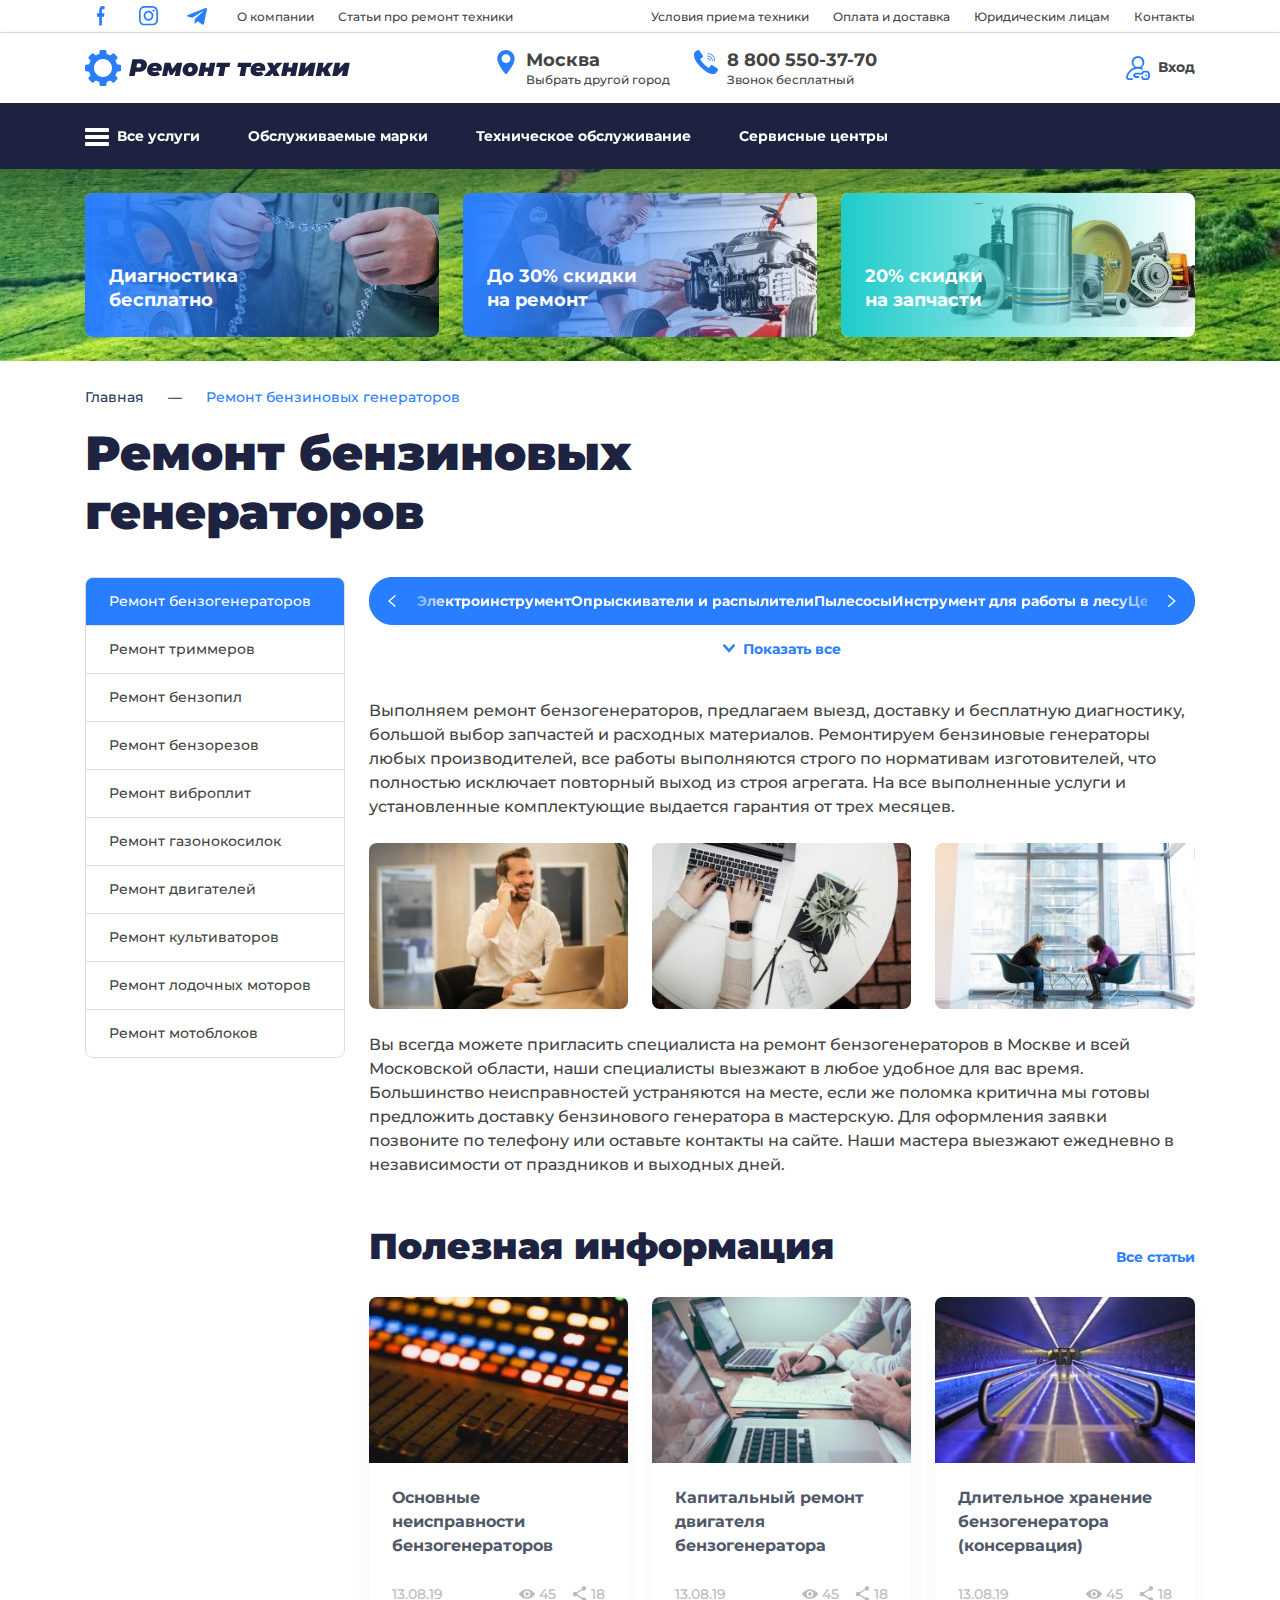
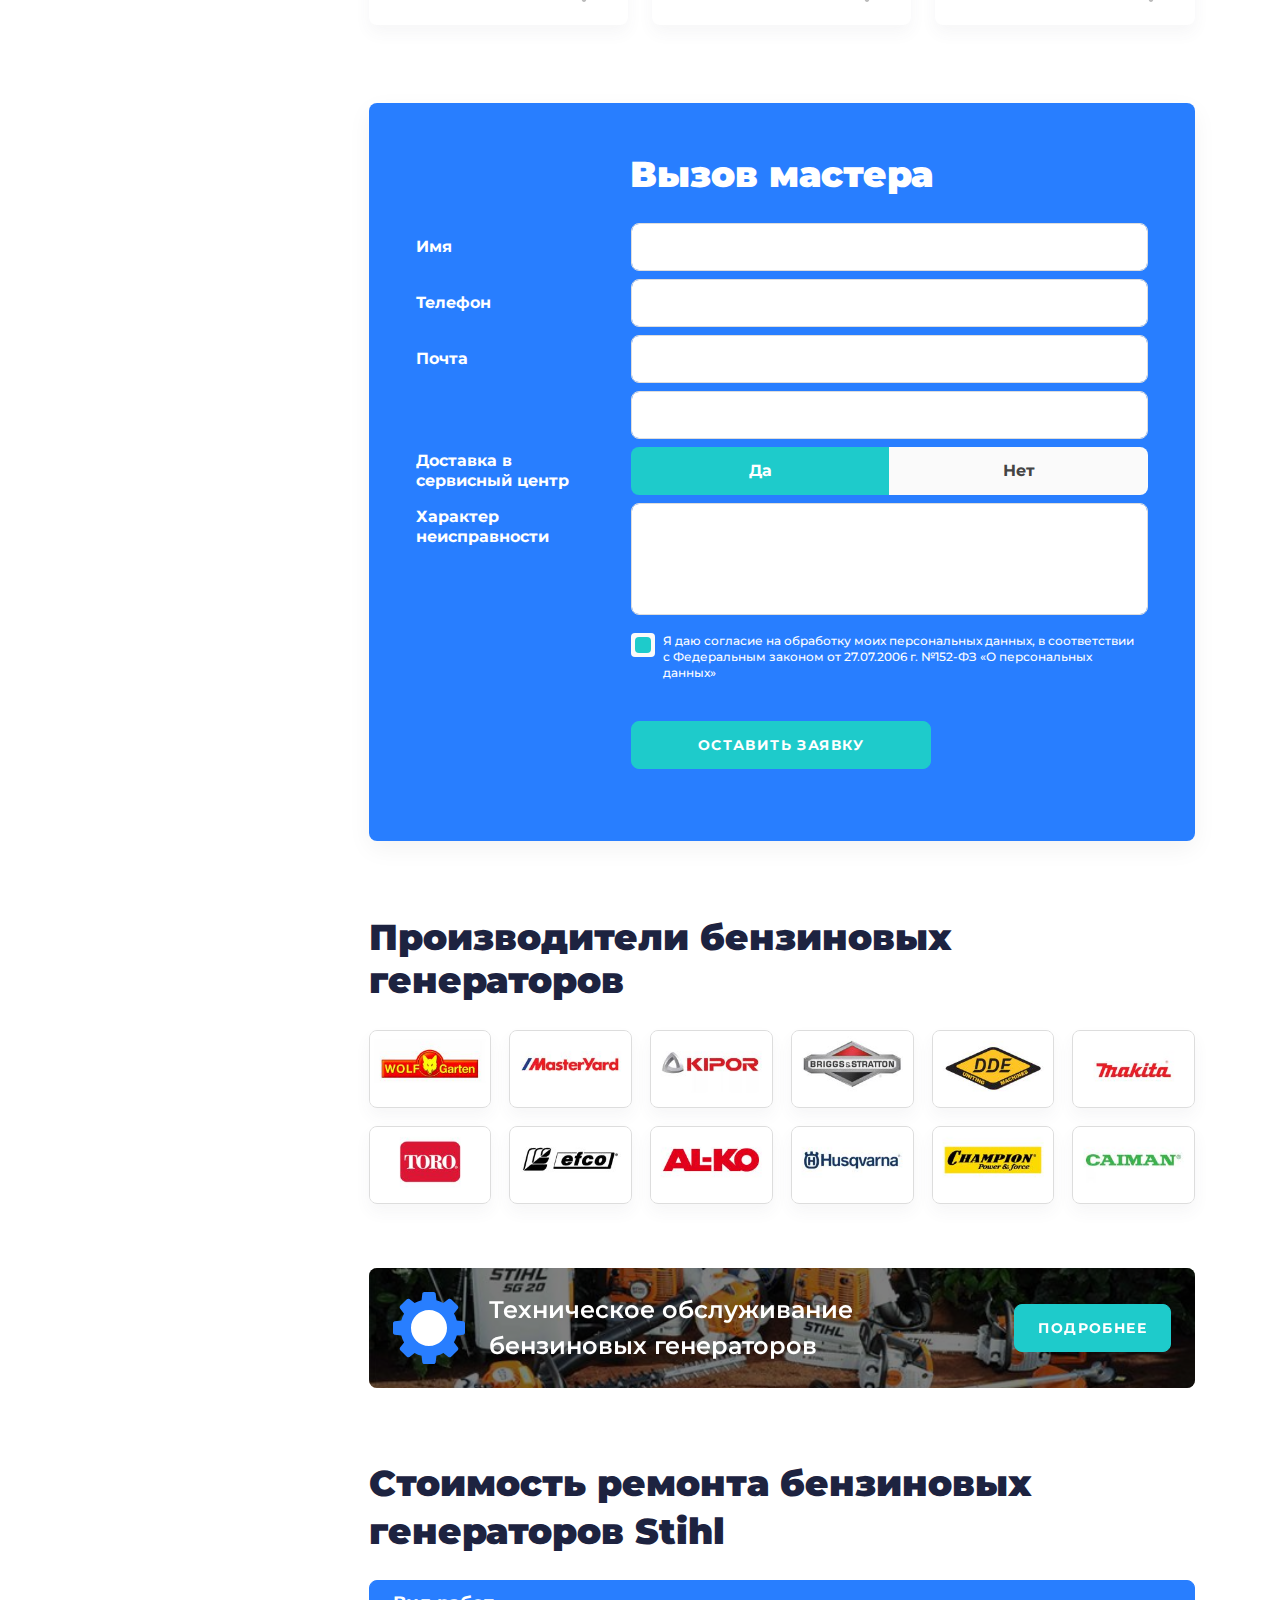
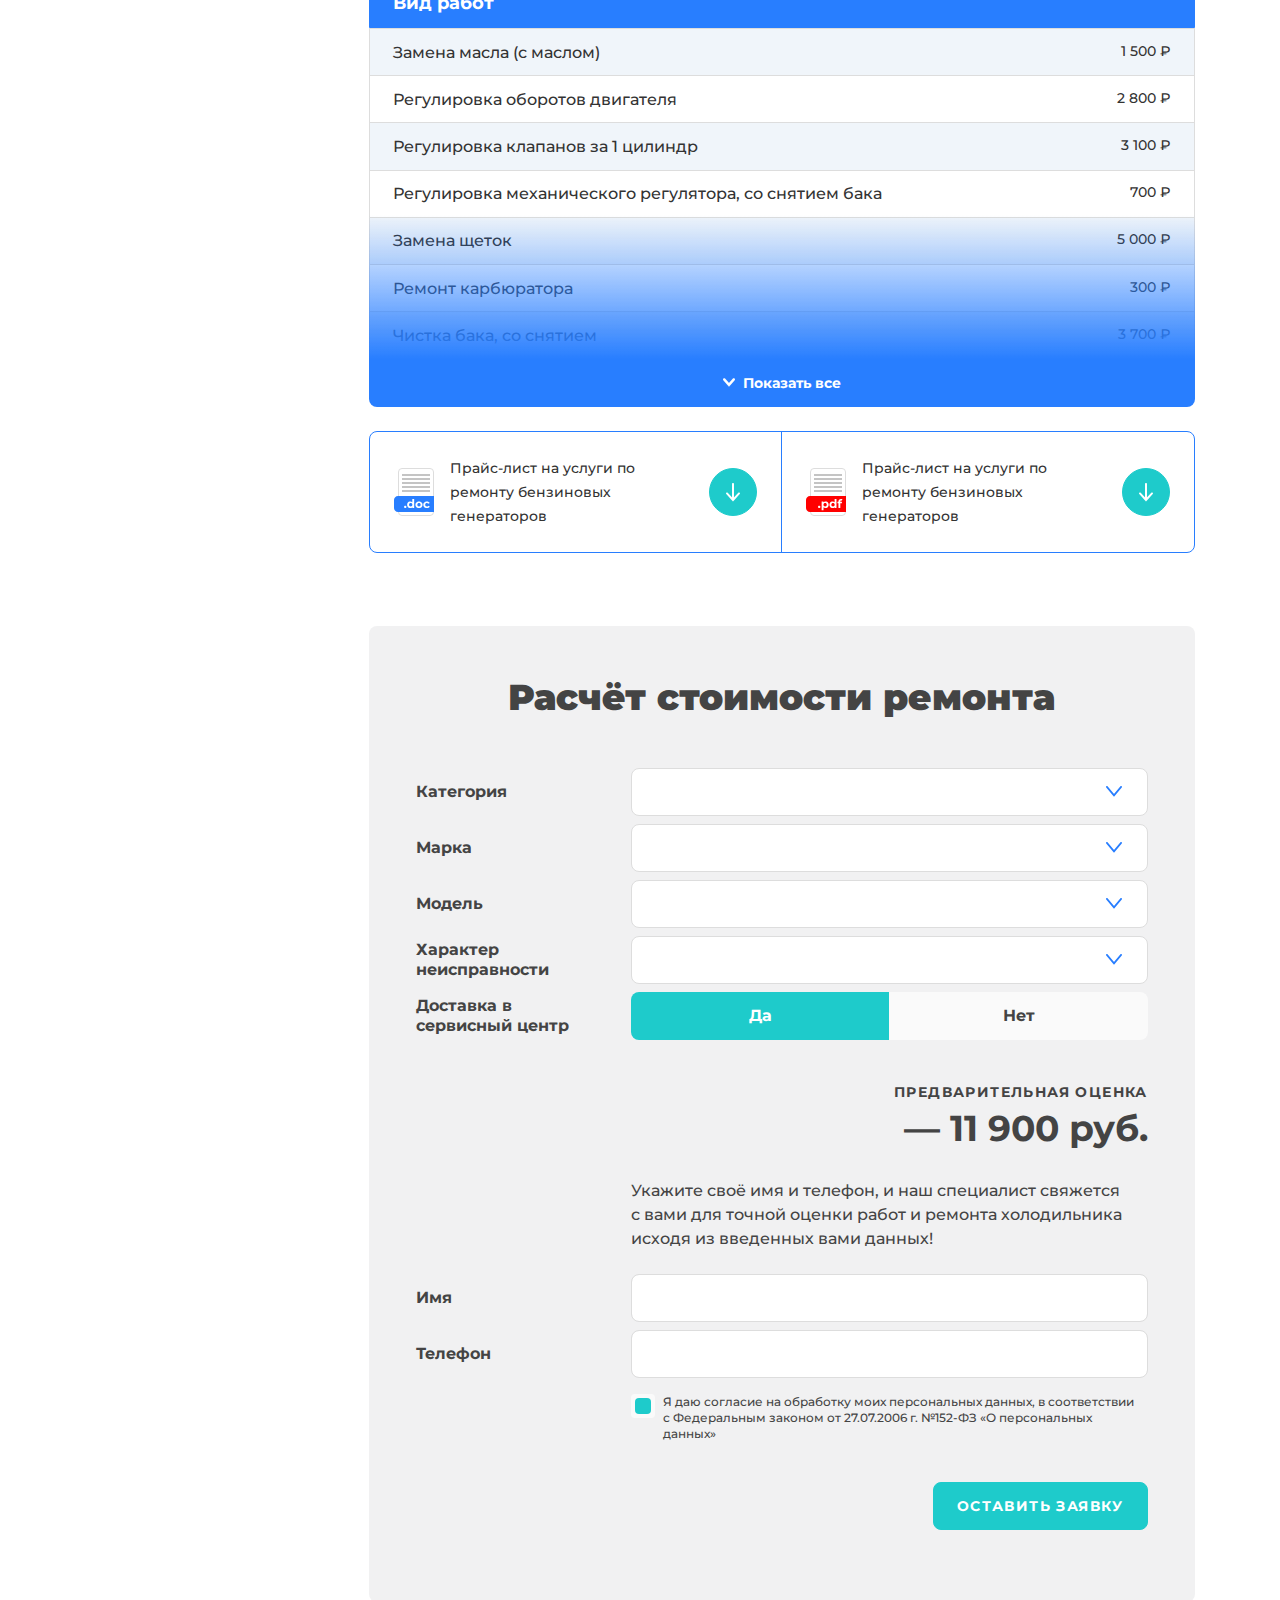
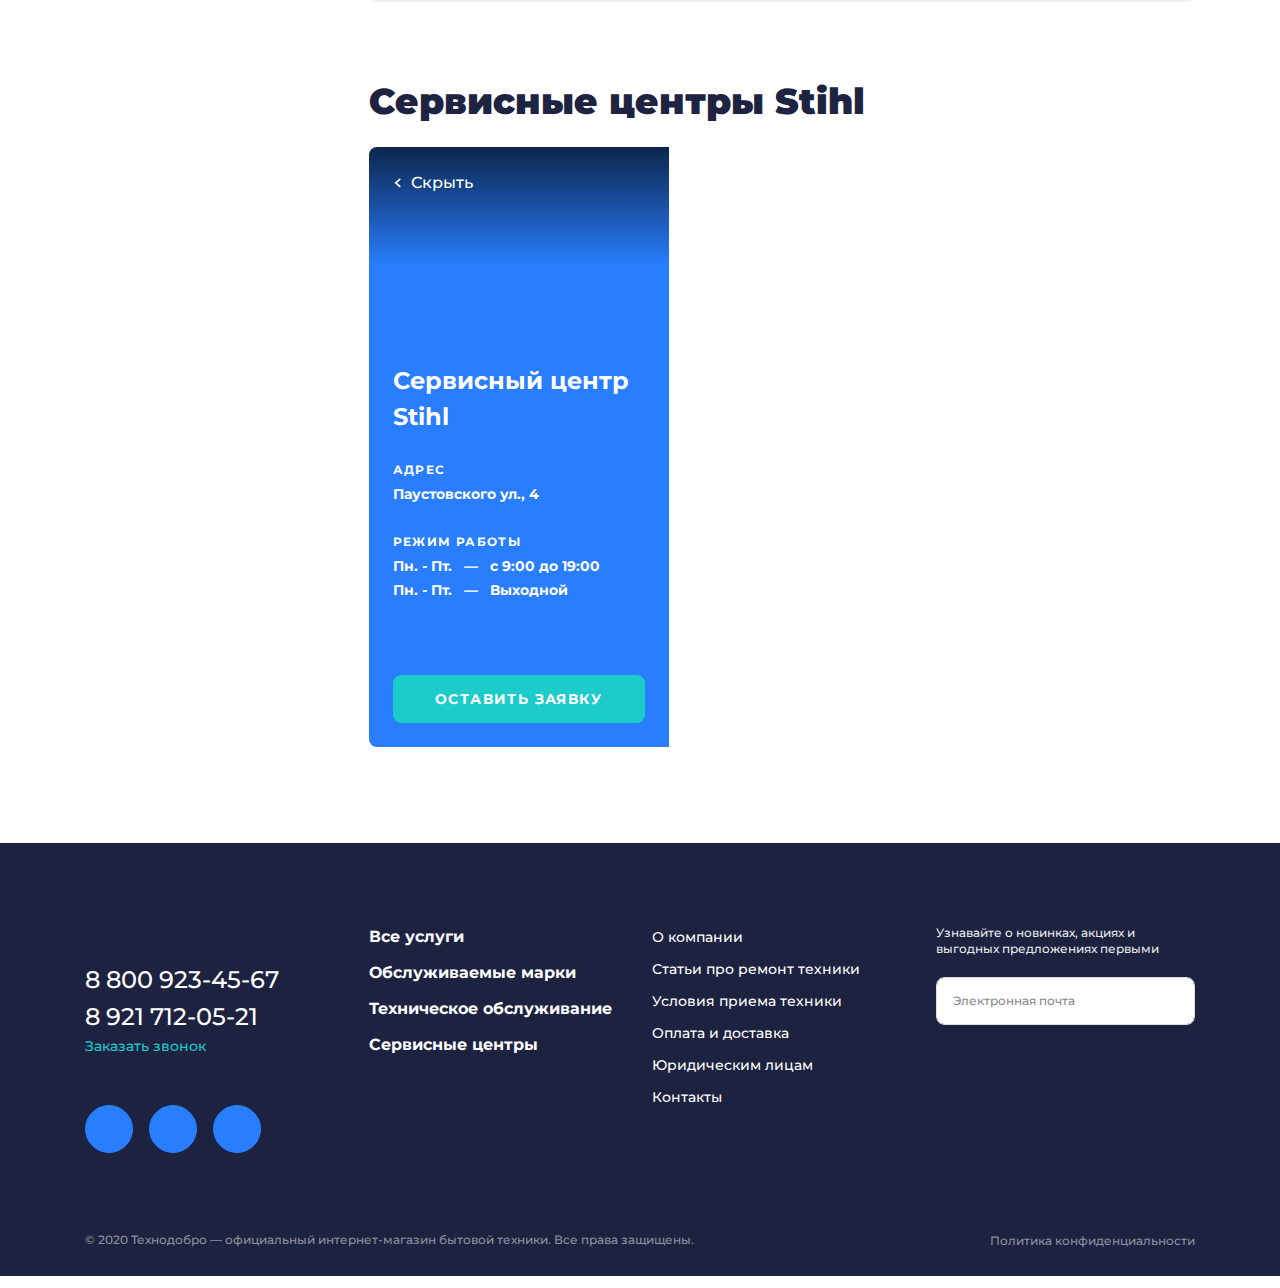
==== commit bd1bf271: "made all" ====
--- a/public/01-types.html
+++ b/public/01-types.html
@@ -33,7 +33,7 @@
 							<li class="menu-item" itemprop="item"><a href="#" itemprop="url">Техническое обслуживание</a></li>
 							<li class="menu-item" itemprop="item"><a href="#" itemprop="url">Сервисные центры</a></li>
 						</ul>
-						<div class="menu-mobile__catalog-btn">
+						<div class="menu-mobile__catalog-btn open-bot-nav-js">
 							<svg class="icon icon-burger ">
 								<use xlink:href="img/svg/sprite.svg#burger"></use>
 							</svg><span>Все услуги</span>
@@ -50,7 +50,7 @@
 									</div>
 									<div class="col">
 										<div class="tn-items__i-black tn-items__i-black--block">Москва
-										</div><a class="tn-items__i-sm" href="#">Выбрать другой город</a>
+										</div><a class="tn-items__i-sm link-modal-js" href="#modal-city" data-fancybox="data-fancybox">Выбрать другой город</a>
 									</div>
 								</div>
 							</div>
@@ -88,7 +88,7 @@
 			</div>
 			<!--  мобильное меню-->
 			<!-- start header-->
-			<header class="header" id="header">
+			<header class="header header--js" id="header">
 				<!-- start topLine-->
 				<section class="topLine d-none d-lg-block" id="topLine">
 					<div class="topLine__container container">
@@ -146,7 +146,7 @@
 												</div>
 												<div class="col">
 													<div class="tn-items__i-black tn-items__i-black--block">Москва
-													</div><a class="tn-items__i-sm" href="#">Выбрать другой город</a>
+													</div><a class="tn-items__i-sm link-modal-js" href="#modal-city" data-fancybox="data-fancybox">Выбрать другой город</a>
 												</div>
 											</div>
 										</div>
@@ -181,7 +181,7 @@
 					</div>
 				</div>
 				<!-- end top-nav-->
-				<div class="bot-nav d-none d-md-block">
+				<div class="bot-nav">
 					<div class="bot-nav__container container">
 						<div class="bot-nav__row row align-items-center">
 							<div class="col-auto">
@@ -190,6 +190,41 @@
 										<svg class="icon icon-burger ">
 											<use xlink:href="img/svg/sprite.svg#burger"></use>
 										</svg><span>Все услуги</span>
+									</div>
+									<div class="bot-nav-dd bot-nav-dd--js">
+										<div class="text-end mb-4 d-md-none">
+											<div class="bot-nav-dd__cross-btn close-bot-nav-js">
+												<svg class="icon icon-cross ">
+													<use xlink:href="img/svg/sprite.svg#cross"></use>
+												</svg>
+											</div>
+										</div>
+										<div class="bot-nav-dd__items-row row">
+											<div class="col-md-6 col-xl-4"><a class="bot-nav-dd__item" href="#"><span class="bot-nav-dd__sub-row row d-flex align-items-center">
+												<div class="col-auto d-block"><span class="bot-nav-dd__img"><img loading="lazy" src="img/@2x/sAlso-1.png" alt=""/></span>
+												</div><span class="bot-nav-dd__txt-col col d-block">Ремонт газовых генераторов</span></span></a>
+											</div>
+											<div class="col-md-6 col-xl-4"><a class="bot-nav-dd__item" href="#"><span class="bot-nav-dd__sub-row row d-flex align-items-center">
+												<div class="col-auto d-block"><span class="bot-nav-dd__img"><img loading="lazy" src="img/@2x/sAlso-2.png" alt=""/></span>
+												</div><span class="bot-nav-dd__txt-col col d-block">Ремонт дизельных генераторов</span></span></a>
+											</div>
+											<div class="col-md-6 col-xl-4"><a class="bot-nav-dd__item" href="#"><span class="bot-nav-dd__sub-row row d-flex align-items-center">
+												<div class="col-auto d-block"><span class="bot-nav-dd__img"><img loading="lazy" src="img/@2x/sAlso-3.png" alt=""/></span>
+												</div><span class="bot-nav-dd__txt-col col d-block">Ремонт инверторных генераторов</span></span></a>
+											</div>
+											<div class="col-md-6 col-xl-4"><a class="bot-nav-dd__item" href="#"><span class="bot-nav-dd__sub-row row d-flex align-items-center">
+												<div class="col-auto d-block"><span class="bot-nav-dd__img"><img loading="lazy" src="img/@2x/sAlso-3.png" alt=""/></span>
+												</div><span class="bot-nav-dd__txt-col col d-block">Ремонт инверторных генераторов</span></span></a>
+											</div>
+											<div class="col-md-6 col-xl-4"><a class="bot-nav-dd__item" href="#"><span class="bot-nav-dd__sub-row row d-flex align-items-center">
+												<div class="col-auto d-block"><span class="bot-nav-dd__img"><img loading="lazy" src="img/@2x/sAlso-1.png" alt=""/></span>
+												</div><span class="bot-nav-dd__txt-col col d-block">Ремонт газовых генераторов</span></span></a>
+											</div>
+											<div class="col-md-6 col-xl-4"><a class="bot-nav-dd__item" href="#"><span class="bot-nav-dd__sub-row row d-flex align-items-center">
+												<div class="col-auto d-block"><span class="bot-nav-dd__img"><img loading="lazy" src="img/@2x/sAlso-2.png" alt=""/></span>
+												</div><span class="bot-nav-dd__txt-col col d-block">Ремонт дизельных генераторов</span></span></a>
+											</div>
+										</div>
 									</div>
 								</div>
 							</div>
@@ -1041,22 +1076,19 @@
 			</footer>
 		</div>
 		<!--  start modals-->
-		<div class="modal-win" id="modal-call" style="display: none">
+		<div class="modal-win modal-win--big link-modal-js" id="modal-city" style="display: none">
 			<div class="form-wrap">
 				<form>
-					<div class="text-center">
-						<div class="form-wrap__title form-data h3 ttu">Обратный звонок
-						</div>
-						<p class="after-headline">Заполните заявку и&nbsp;мы&nbsp;с&nbsp;Вами свяжемся в&nbsp;течение 15&nbsp;минут</p>
-					</div>
-					<div class="form-wrap__input-wrap form-group"><input class="form-wrap__input form-control" name="text" type="text" placeholder="Ваше Имя" required="required"/> 
-					</div>
-					<!-- +e.input-wrap-->
-					<button class="form-wrap__btn btn" type="submit"> 
-					</button>
-					<div class="form-wrap__policy">
-						<label class="custom-input form-check"><input class="custom-input__input form-check-input" name="checkbox" type="checkbox" checked="checked"/><small class="custom-input__text text-secondary">Согласен на обработку и хранение моих персональных данных в соответствии с условиями</small>
-						</label>
+					<div class="form-wrap__row row pb-4">
+						<div class="col-sm">
+							<div class="form-wrap__input-wrap form-group"><input class="form-wrap__input form-control" name="text" type="text" placeholder="Выбирете свой город"/>
+							</div>
+							<!-- +e.input-wrap-->
+						</div>
+						<div class="col-sm-auto"><a class="form-wrap__btn" href="#">Выбрать</a>
+						</div>
+					</div>
+					<div class="form-wrap__options"><a href="#">Москва</a><a href="#">Санкт-Петербург</a><a href="#">Нижний Новгород</a><a href="#">lalalal</a><a href="#">Москва</a><a href="#">Санкт-Петербург</a><a href="#">Нижний Новгород</a><a href="#">lalalal</a><a href="#">Москва</a><a href="#">Санкт-Петербург</a><a href="#">Нижний Новгород</a><a href="#">lalalal</a><a href="#">Москва</a><a href="#">Санкт-Петербург</a><a href="#">Нижний Новгород</a><a href="#">lalalal</a><a href="#">Москва</a><a href="#">Санкт-Петербург</a><a href="#">Нижний Новгород</a><a href="#">lalalal</a><a href="#">Москва</a><a href="#">Санкт-Петербург</a><a href="#">Нижний Новгород</a><a href="#">lalalal</a><a href="#">Москва</a><a href="#">Санкт-Петербург</a><a href="#">Нижний Новгород</a><a href="#">lalalal</a><a href="#">Москва</a><a href="#">Санкт-Петербург</a><a href="#">Нижний Новгород</a><a href="#">lalalal</a><a href="#">Москва</a><a href="#">Санкт-Петербург</a><a href="#">Нижний Новгород</a><a href="#">lalalal</a><a href="#">Москва</a><a href="#">Санкт-Петербург</a><a href="#">Нижний Новгород</a><a href="#">lalalal</a><a href="#">Москва</a><a href="#">Санкт-Петербург</a><a href="#">Нижний Новгород</a><a href="#">lalalal</a><a href="#">Москва</a><a href="#">Санкт-Петербург</a><a href="#">Нижний Новгород</a><a href="#">lalalal</a><a href="#">Москва</a><a href="#">Санкт-Петербург</a><a href="#">Нижний Новгород</a><a href="#">lalalal</a><a href="#">Москва</a><a href="#">Санкт-Петербург</a><a href="#">Нижний Новгород</a><a href="#">lalalal</a><a href="#">Москва</a><a href="#">Санкт-Петербург</a><a href="#">Нижний Новгород</a><a href="#">lalalal</a><a href="#">Москва</a><a href="#">Санкт-Петербург</a><a href="#">Нижний Новгород</a><a href="#">lalalal</a><a href="#">Москва</a><a href="#">Санкт-Петербург</a><a href="#">Нижний Новгород</a><a href="#">lalalal</a><a href="#">Москва</a><a href="#">Санкт-Петербург</a><a href="#">Нижний Новгород</a><a href="#">lalalal</a><a href="#">Москва</a><a href="#">Санкт-Петербург</a><a href="#">Нижний Новгород</a><a href="#">lalalal</a><a href="#">Москва</a><a href="#">Санкт-Петербург</a><a href="#">Нижний Новгород</a><a href="#">lalalal</a><a href="#">Москва</a><a href="#">Санкт-Петербург</a><a href="#">Нижний Новгород</a><a href="#">lalalal</a><a href="#">Москва</a><a href="#">Санкт-Петербург</a><a href="#">Нижний Новгород</a><a href="#">lalalal</a><a href="#">Москва</a><a href="#">Санкт-Петербург</a><a href="#">Нижний Новгород</a><a href="#">lalalal</a><a href="#">Москва</a><a href="#">Санкт-Петербург</a><a href="#">Нижний Новгород</a><a href="#">lalalal</a>
 					</div>
 				</form>
 			</div>
--- a/public/css/main.min.css
+++ b/public/css/main.min.css
@@ -1 +1 @@
-@charset "UTF-8";.not-selectable{-moz-user-select:none;-webkit-user-select:none;user-select:none}.carousel{position:relative;box-sizing:border-box}.carousel *,.carousel :after,.carousel :before{box-sizing:inherit}.carousel__viewport{position:relative;overflow:hidden;width:100%;height:100%}.carousel__track{display:flex}.carousel__slide{flex:0 0 auto;width:var(--carousel-slide-width,60%);max-width:100%;padding:1rem;position:relative;overflow-x:hidden;overflow-y:auto;overscroll-behavior:contain;-webkit-overflow-scrolling:touch;touch-action:pan-y}.carousel.has-dots{margin-bottom:calc(.5rem + 22px)}.carousel__dots{margin:0 auto;padding:0;position:absolute;top:calc(100% + .5rem);left:0;right:0;display:flex;justify-content:center;list-style:none;-webkit-user-select:none;-moz-user-select:none;user-select:none}.carousel__dots .carousel__dot{margin:0;padding:0;display:block;position:relative;width:22px;height:22px;cursor:pointer}.carousel__dots .carousel__dot:after{content:"";width:8px;height:8px;border-radius:50%;position:absolute;top:50%;left:50%;transform:translate(-50%,-50%);background-color:currentColor;opacity:.25;transition:opacity .15s ease-in-out}.carousel__dots .carousel__dot.is-selected:after{opacity:1}.carousel__button{width:var(--carousel-button-width,48px);height:var(--carousel-button-height,48px);padding:0;border:0;display:flex;justify-content:center;align-items:center;pointer-events:all;cursor:pointer;color:var(--carousel-button-color,currentColor);background:var(--carousel-button-bg,transparent);border-radius:var(--carousel-button-border-radius,50%);box-shadow:var(--carousel-button-shadow,none)}.carousel__button.is-next,.carousel__button.is-prev{position:absolute;top:50%;transform:translateY(-50%)}.carousel__button.is-prev{left:10px}.carousel__button.is-next{right:10px}.carousel__button[disabled]{cursor:default;opacity:.3}.carousel__button svg{width:var(--carousel-button-svg-width,24px);height:var(--carousel-button-svg-height,24px);fill:none;stroke:currentColor;stroke-width:var(--carousel-button-svg-stroke-width,1.5);stroke-linejoin:bevel;stroke-linecap:round;filter:var(--carousel-button-svg-filter,none);pointer-events:none}body.compensate-for-scrollbar{overflow:hidden!important;touch-action:none}.fancybox__container{position:fixed;top:0;left:0;bottom:0;right:0;margin:0;padding:env(safe-area-inset-top,0) env(safe-area-inset-right,0) env(safe-area-inset-bottom,0) env(safe-area-inset-left,0);box-sizing:border-box;display:flex;flex-direction:column;color:var(--fancybox-color,#fff);-webkit-tap-highlight-color:transparent;overflow:hidden;z-index:1050;outline:none;transform-origin:top left;--carousel-button-width:48px;--carousel-button-height:48px;--carousel-button-svg-width:24px;--carousel-button-svg-height:24px;--carousel-button-svg-stroke-width:2.5;--carousel-button-svg-filter:drop-shadow(1px 1px 1px rgba(0,0,0,0.4))}.fancybox__container *,.fancybox__container :after,.fancybox__container :before{box-sizing:inherit}.fancybox__container :focus{outline:thin dotted}body.is-using-mouse .fancybox__container :focus{outline:none}.fancybox__backdrop{position:absolute;top:0;right:0;bottom:0;left:0;z-index:-1;background:var(--fancybox-bg,rgba(24,24,27,.92))}.fancybox__carousel{position:relative;flex:1 1 auto;min-height:0;height:100%;z-index:10}.fancybox__carousel.has-dots{margin-bottom:calc(.5rem + 22px)}.fancybox__viewport{position:relative;width:100%;height:100%;overflow:visible;cursor:default}.fancybox__track{display:flex;height:100%}.fancybox__slide{flex:0 0 auto;width:100%;max-width:100%;margin:0;padding:64px;position:relative;overscroll-behavior:contain;display:flex;flex-direction:column;outline:0;overflow:auto;-webkit-overflow-scrolling:touch;--carousel-button-width:36px;--carousel-button-height:36px;--carousel-button-svg-width:22px;--carousel-button-svg-height:22px}.fancybox__slide:after,.fancybox__slide:before{content:"";flex:0 0 0;margin:auto}.fancybox__content{margin:0 env(safe-area-inset-right,0) 0 env(safe-area-inset-left,0);padding:36px;color:var(--fancybox-content-color,#374151);background:var(--fancybox-content-bg,#fff);position:relative;align-self:center;display:flex;flex-direction:column;z-index:20}.fancybox__caption{align-self:center;max-width:100%;margin:0;padding:1rem 0 0;line-height:1.375;color:var(--fancybox-color,currentColor);visibility:visible;cursor:auto;flex-shrink:0}.is-loading .fancybox__caption{visibility:hidden}.fancybox__container>.carousel__dots{top:100%;color:var(--fancybox-color,#fff)}.fancybox__nav .carousel__button{z-index:40}.fancybox__nav .carousel__button.is-next{right:8px}.fancybox__nav .carousel__button.is-prev{left:8px}.carousel__button.is-close{position:absolute;top:8px;right:8px;top:calc(env(safe-area-inset-top, 0px) + 8px);right:calc(env(safe-area-inset-right, 0px) + 8px);z-index:40}.fancybox__content>.carousel__button.is-close{position:absolute;top:-36px;right:0;color:var(--fancybox-color,#fff)}.fancybox__spinner{position:absolute;top:50%;left:50%;transform:translate(-50%,-50%);width:50px;height:50px;cursor:pointer;z-index:1053;color:var(--fancybox-color,currentColor)}.fancybox__spinner svg{-webkit-animation:fancybox-rotate 2s linear infinite;animation:fancybox-rotate 2s linear infinite;transform-origin:center center;position:absolute;top:0;right:0;bottom:0;left:0;margin:auto;width:100%;height:100%}.fancybox__spinner svg circle{fill:none;stroke-width:2.5;stroke-miterlimit:10;stroke-dasharray:1,200;stroke-dashoffset:0;-webkit-animation:fancybox-dash 1.5s ease-in-out infinite;animation:fancybox-dash 1.5s ease-in-out infinite;stroke-linecap:round;stroke:currentColor}@-webkit-keyframes fancybox-rotate{to{transform:rotate(1turn)}}@keyframes fancybox-rotate{to{transform:rotate(1turn)}}@-webkit-keyframes fancybox-dash{0%{stroke-dasharray:1,200;stroke-dashoffset:0}50%{stroke-dasharray:89,200;stroke-dashoffset:-35px}to{stroke-dasharray:89,200;stroke-dashoffset:-124px}}@keyframes fancybox-dash{0%{stroke-dasharray:1,200;stroke-dashoffset:0}50%{stroke-dasharray:89,200;stroke-dashoffset:-35px}to{stroke-dasharray:89,200;stroke-dashoffset:-124px}}.fancybox__container.is-animated[aria-hidden=false] .carousel__button.is-close,.fancybox__container.is-animated[aria-hidden=false] .carousel__dots,.fancybox__container.is-animated[aria-hidden=false] .fancybox__backdrop,.fancybox__container.is-animated[aria-hidden=false] .fancybox__caption,.fancybox__container.is-animated[aria-hidden=false] .fancybox__nav{transition:opacity var(--fancybox-ts,.25s) ease;opacity:var(--fancybox-opacity,1)}.fancybox__container.is-animated[aria-hidden=true] .carousel__button.is-close,.fancybox__container.is-animated[aria-hidden=true] .carousel__dots,.fancybox__container.is-animated[aria-hidden=true] .fancybox__backdrop,.fancybox__container.is-animated[aria-hidden=true] .fancybox__caption,.fancybox__container.is-animated[aria-hidden=true] .fancybox__nav{transition:opacity .2s ease;opacity:0}.fancybox-fadeIn{-webkit-animation:fancybox-fadeIn .2s ease both;animation:fancybox-fadeIn .2s ease both}.fancybox-fadeOut{-webkit-animation:fancybox-fadeOut .2s ease both;animation:fancybox-fadeOut .2s ease both}.fancybox-zoomInUp{-webkit-animation:fancybox-zoomInUp .2s ease both;animation:fancybox-zoomInUp .2s ease both}.fancybox-zoomOutDown{-webkit-animation:fancybox-zoomOutDown .2s ease both;animation:fancybox-zoomOutDown .2s ease both}.fancybox-throwOutUp{-webkit-animation:fancybox-throwOutUp .2s ease both;animation:fancybox-throwOutUp .2s ease both}.fancybox-throwOutDown{-webkit-animation:fancybox-throwOutDown .2s ease both;animation:fancybox-throwOutDown .2s ease both}@-webkit-keyframes fancybox-fadeIn{0%{opacity:0}to{opacity:1}}@keyframes fancybox-fadeIn{0%{opacity:0}to{opacity:1}}@-webkit-keyframes fancybox-fadeOut{to{opacity:0}}@keyframes fancybox-fadeOut{to{opacity:0}}@-webkit-keyframes fancybox-zoomInUp{0%{transform:scale(.97) translate3d(0,16px,0);opacity:0}to{transform:scale(1) translateZ(0);opacity:1}}@keyframes fancybox-zoomInUp{0%{transform:scale(.97) translate3d(0,16px,0);opacity:0}to{transform:scale(1) translateZ(0);opacity:1}}@-webkit-keyframes fancybox-zoomOutDown{to{transform:scale(.97) translate3d(0,16px,0);opacity:0}}@keyframes fancybox-zoomOutDown{to{transform:scale(.97) translate3d(0,16px,0);opacity:0}}@-webkit-keyframes fancybox-throwOutUp{20%{opacity:.5}to{transform:translate3d(0,-30%,0);opacity:0}}@keyframes fancybox-throwOutUp{20%{opacity:.5}to{transform:translate3d(0,-30%,0);opacity:0}}@-webkit-keyframes fancybox-throwOutDown{20%{opacity:.5}to{transform:translate3d(0,30%,0);opacity:0}}@keyframes fancybox-throwOutDown{20%{opacity:.5}to{transform:translate3d(0,30%,0);opacity:0}}.fancybox__carousel .carousel__slide{scrollbar-width:thin;scrollbar-color:#ccc hsla(0,0%,100%,.1)}.fancybox__carousel .carousel__slide::-webkit-scrollbar{width:8px;height:8px}.fancybox__carousel .carousel__slide::-webkit-scrollbar-track{background-color:hsla(0,0%,100%,.1)}.fancybox__carousel .carousel__slide::-webkit-scrollbar-thumb{background-color:#ccc;border-radius:2px;box-shadow:inset 0 0 4px rgba(0,0,0,.2)}.fancybox__carousel .is-draggable{cursor:move;cursor:-webkit-grab;cursor:grab}.fancybox__carousel .is-dragging{cursor:move;cursor:-webkit-grabbing;cursor:grabbing}.fancybox__carousel .carousel__slide:not(.has-image) .fancybox__content{cursor:auto}.fancybox__carousel .carousel__slide.can-zoom_in .fancybox__content{cursor:zoom-in}.fancybox__carousel .carousel__slide.can-zoom_out .fancybox__content{cursor:zoom-out}.fancybox__image{background:transparent;-webkit-user-select:none;-moz-user-select:none;user-select:none}.has-image .fancybox__content{padding:0;background:transparent}.is-closing .has-image .fancybox__content{overflow:visible}.has-image[data-image-fit=contain]{overflow:visible;touch-action:none}.has-image[data-image-fit=contain] .fancybox__content{min-height:1px}.has-image[data-image-fit=contain] .fancybox__image{max-width:100%;min-height:1px;-o-object-fit:contain;object-fit:contain;background:transparent}.has-image[data-image-fit=contain-w]{overflow-x:hidden;overflow-y:auto}.has-image[data-image-fit=contain-w] .fancybox__content{min-height:auto}.has-image[data-image-fit=contain-w] .fancybox__image{max-width:100%;height:auto}.has-image[data-image-fit=cover]{overflow:visible;touch-action:none}.has-image[data-image-fit=cover] .fancybox__content{min-height:1px;width:100%;height:100%}.has-image[data-image-fit=cover] .fancybox__image{width:100%;height:100%;min-height:1px;-o-object-fit:cover;object-fit:cover}.fancybox__carousel .fancybox__slide.has-html5video .fancybox__content,.fancybox__carousel .fancybox__slide.has-iframe .fancybox__content,.fancybox__carousel .fancybox__slide.has-map .fancybox__content,.fancybox__carousel .fancybox__slide.has-pdf .fancybox__content,.fancybox__carousel .fancybox__slide.has-video .fancybox__content{flex-shrink:1;min-height:1px;overflow:visible}.fancybox__carousel .fancybox__slide.has-iframe .fancybox__content,.fancybox__carousel .fancybox__slide.has-map .fancybox__content,.fancybox__carousel .fancybox__slide.has-pdf .fancybox__content{width:100%;height:80%}.fancybox__carousel .fancybox__slide.has-html5video .fancybox__content,.fancybox__carousel .fancybox__slide.has-video .fancybox__content{width:960px;height:540px;max-width:100%;max-height:100%}.fancybox__carousel .fancybox__slide.has-html5video .fancybox__content,.fancybox__carousel .fancybox__slide.has-map .fancybox__content,.fancybox__carousel .fancybox__slide.has-pdf .fancybox__content,.fancybox__carousel .fancybox__slide.has-video .fancybox__content{padding:0;background:rgba(24,24,27,.9);color:#fff}.fancybox__carousel .fancybox__slide.has-map .fancybox__content{background:#e5e3df}.fancybox__html5video,.fancybox__iframe{border:0;display:block;height:100%;width:100%;background:transparent}.fancybox-placeholder{position:absolute;width:1px;height:1px;padding:0;margin:-1px;overflow:hidden;clip:rect(0,0,0,0);white-space:nowrap;border-width:0}.fancybox__thumbs{flex:0 0 auto;position:relative;padding:0 3px}.fancybox__container.is-animated[aria-hidden=true] .fancybox__thumbs{transition:unset;opacity:0}.fancybox__container.is-animated[aria-hidden=false] .fancybox__thumbs{transition:opacity var(--fancybox-ts,.25s) ease-in;opacity:var(--fancybox-opacity,1)}.fancybox__thumbs .carousel__slide{flex:0 0 auto;width:var(--fancybox-thumbs-width,96px);margin:0;padding:8px 3px;box-sizing:content-box;display:flex;align-items:center;justify-content:center;overflow:visible;cursor:pointer}.fancybox__thumbs .carousel__slide.is-nav-selected:after{content:"";position:absolute;top:0;left:3px;right:3px;bottom:3px;border-bottom:3px solid}.fancybox__thumbs .carousel__slide>*{pointer-events:none;-webkit-user-select:none;-moz-user-select:none;user-select:none}.fancybox__thumb{position:relative;width:100%;padding-top:calc(100%/var(--fancybox-thumbs-ratio, 1.5));background-size:cover;background-position:50%;background-color:hsla(0,0%,100%,.1);background-repeat:no-repeat}@font-face{font-family:swiper-icons;src:url("data:application/font-woff;charset=utf-8;base64, [base64]//wADZ2x5ZgAAAywAAADMAAAD2MHtryVoZWFkAAABbAAAADAAAAA2E2+eoWhoZWEAAAGcAAAAHwAAACQC9gDzaG10eAAAAigAAAAZAAAArgJkABFsb2NhAAAC0AAAAFoAAABaFQAUGG1heHAAAAG8AAAAHwAAACAAcABAbmFtZQAAA/gAAAE5AAACXvFdBwlwb3N0AAAFNAAAAGIAAACE5s74hXjaY2BkYGAAYpf5Hu/j+W2+MnAzMYDAzaX6QjD6/4//Bxj5GA8AuRwMYGkAPywL13jaY2BkYGA88P8Agx4j+/8fQDYfA1AEBWgDAIB2BOoAeNpjYGRgYNBh4GdgYgABEMnIABJzYNADCQAACWgAsQB42mNgYfzCOIGBlYGB0YcxjYGBwR1Kf2WQZGhhYGBiYGVmgAFGBiQQkOaawtDAoMBQxXjg/wEGPcYDDA4wNUA2CCgwsAAAO4EL6gAAeNpj2M0gyAACqxgGNWBkZ2D4/wMA+xkDdgAAAHjaY2BgYGaAYBkGRgYQiAHyGMF8FgYHIM3DwMHABGQrMOgyWDLEM1T9/w8UBfEMgLzE////P/5//f/V/xv+r4eaAAeMbAxwIUYmIMHEgKYAYjUcsDAwsLKxc3BycfPw8jEQA/[base64]/uznmfPFBNODM2K7MTQ45YEAZqGP81AmGGcF3iPqOop0r1SPTaTbVkfUe4HXj97wYE+yNwWYxwWu4v1ugWHgo3S1XdZEVqWM7ET0cfnLGxWfkgR42o2PvWrDMBSFj/IHLaF0zKjRgdiVMwScNRAoWUoH78Y2icB/yIY09An6AH2Bdu/UB+yxopYshQiEvnvu0dURgDt8QeC8PDw7Fpji3fEA4z/PEJ6YOB5hKh4dj3EvXhxPqH/SKUY3rJ7srZ4FZnh1PMAtPhwP6fl2PMJMPDgeQ4rY8YT6Gzao0eAEA409DuggmTnFnOcSCiEiLMgxCiTI6Cq5DZUd3Qmp10vO0LaLTd2cjN4fOumlc7lUYbSQcZFkutRG7g6JKZKy0RmdLY680CDnEJ+UMkpFFe1RN7nxdVpXrC4aTtnaurOnYercZg2YVmLN/d/gczfEimrE/fs/bOuq29Zmn8tloORaXgZgGa78yO9/cnXm2BpaGvq25Dv9S4E9+5SIc9PqupJKhYFSSl47+Qcr1mYNAAAAeNptw0cKwkAAAMDZJA8Q7OUJvkLsPfZ6zFVERPy8qHh2YER+3i/BP83vIBLLySsoKimrqKqpa2hp6+jq6RsYGhmbmJqZSy0sraxtbO3sHRydnEMU4uR6yx7JJXveP7WrDycAAAAAAAH//wACeNpjYGRgYOABYhkgZgJCZgZNBkYGLQZtIJsFLMYAAAw3ALgAeNolizEKgDAQBCchRbC2sFER0YD6qVQiBCv/H9ezGI6Z5XBAw8CBK/m5iQQVauVbXLnOrMZv2oLdKFa8Pjuru2hJzGabmOSLzNMzvutpB3N42mNgZGBg4GKQYzBhYMxJLMlj4GBgAYow/P/PAJJhLM6sSoWKfWCAAwDAjgbRAAB42mNgYGBkAIIbCZo5IPrmUn0hGA0AO8EFTQAA") format("woff");font-weight:400;font-style:normal}:root{--swiper-theme-color:#007aff}.swiper-container{margin-left:auto;margin-right:auto;position:relative;overflow:hidden;list-style:none;padding:0;z-index:1}.swiper-container-vertical>.swiper-wrapper{flex-direction:column}.swiper-wrapper{position:relative;width:100%;height:100%;z-index:1;display:flex;transition-property:transform;box-sizing:content-box}.swiper-container-android .swiper-slide,.swiper-wrapper{transform:translateZ(0)}.swiper-container-multirow>.swiper-wrapper{flex-wrap:wrap}.swiper-container-multirow-column>.swiper-wrapper{flex-wrap:wrap;flex-direction:column}.swiper-container-free-mode>.swiper-wrapper{transition-timing-function:ease-out;margin:0 auto}.swiper-container-pointer-events{touch-action:pan-y}.swiper-container-pointer-events.swiper-container-vertical{touch-action:pan-x}.swiper-slide{flex-shrink:0;width:100%;height:100%;position:relative;transition-property:transform}.swiper-slide-invisible-blank{visibility:hidden}.swiper-container-autoheight,.swiper-container-autoheight .swiper-slide{height:auto}.swiper-container-autoheight .swiper-wrapper{align-items:flex-start;transition-property:transform,height}.swiper-container-3d{perspective:1200px}.swiper-container-3d .swiper-cube-shadow,.swiper-container-3d .swiper-slide,.swiper-container-3d .swiper-slide-shadow-bottom,.swiper-container-3d .swiper-slide-shadow-left,.swiper-container-3d .swiper-slide-shadow-right,.swiper-container-3d .swiper-slide-shadow-top,.swiper-container-3d .swiper-wrapper{transform-style:preserve-3d}.swiper-container-3d .swiper-slide-shadow-bottom,.swiper-container-3d .swiper-slide-shadow-left,.swiper-container-3d .swiper-slide-shadow-right,.swiper-container-3d .swiper-slide-shadow-top{position:absolute;left:0;top:0;width:100%;height:100%;pointer-events:none;z-index:10}.swiper-container-3d .swiper-slide-shadow-left{background-image:linear-gradient(270deg,rgba(0,0,0,.5),transparent)}.swiper-container-3d .swiper-slide-shadow-right{background-image:linear-gradient(90deg,rgba(0,0,0,.5),transparent)}.swiper-container-3d .swiper-slide-shadow-top{background-image:linear-gradient(0deg,rgba(0,0,0,.5),transparent)}.swiper-container-3d .swiper-slide-shadow-bottom{background-image:linear-gradient(180deg,rgba(0,0,0,.5),transparent)}.swiper-container-css-mode>.swiper-wrapper{overflow:auto;scrollbar-width:none;-ms-overflow-style:none}.swiper-container-css-mode>.swiper-wrapper::-webkit-scrollbar{display:none}.swiper-container-css-mode>.swiper-wrapper>.swiper-slide{scroll-snap-align:start start}.swiper-container-horizontal.swiper-container-css-mode>.swiper-wrapper{scroll-snap-type:x mandatory}.swiper-container-vertical.swiper-container-css-mode>.swiper-wrapper{scroll-snap-type:y mandatory}.icon{display:inline-block;width:1em;height:1em;fill:currentColor}.icon-burger{font-size:1.8rem;width:1.33333em}.icon-chevron-left{font-size:1.8rem;width:.72222em}.icon-chevron-right{font-size:1.8rem;width:.66667em}.icon-cross{font-size:1.8rem;width:1em}.icon-eye{font-size:2rem;width:1em}.icon-fb,.icon-inst{font-size:3.2rem;width:1em}.icon-login,.icon-logo{font-size:2.4rem;width:1em}.icon-share{font-size:1.6rem;width:.9375em}.icon-tel{font-size:2.4rem;width:1.04167em}.icon-tg{font-size:3.2rem;width:1em}:root{--bs-white:#fff;--bs-black:#000;--bs-primary:#287eff;--bs-secondary:#6c757d;--bs-success:#198754;--bs-info:#1ecbcb;--bs-warning:#ffc107;--bs-danger:#dc3545;--bs-light:#fafafa;--bs-dark:#444;--bs-font-sans-serif:"Montserrat",system-ui,-apple-system,"Segoe UI",Roboto,"Helvetica Neue",Arial,"Noto Sans","Liberation Sans",sans-serif,"Apple Color Emoji","Segoe UI Emoji","Segoe UI Symbol","Noto Color Emoji";--bs-font-monospace:SFMono-Regular,Menlo,Monaco,Consolas,"Liberation Mono","Courier New",monospace;--bs-gradient:linear-gradient(180deg,hsla(0,0%,100%,0.15),hsla(0,0%,100%,0))}*,:after,:before{box-sizing:border-box}body{margin:0;font-family:var(--bs-font-sans-serif);font-size:1rem;font-weight:500;line-height:1.5;color:#444;background-color:#fff;-webkit-text-size-adjust:100%;-webkit-tap-highlight-color:rgba(0,0,0,0)}hr{margin:1rem 0;color:inherit;background-color:currentColor;border:0;opacity:.25}hr:not([size]){height:1px}.h1,.h2,.h3,.h4,.h5,.h6,h1,h2,h3,h4,h5,h6{margin-top:0;margin-bottom:.5rem;font-weight:900;line-height:1.2;color:#1d2340}.h1,h1{font-size:calc(1.425rem + 2.1vw)}.h2,h2{font-size:calc(1.35rem + 1.2vw)}.h3,h3{font-size:calc(1.3rem + .6vw)}.h4,h4{font-size:calc(1.275rem + .3vw)}.h5,h5{font-size:1.25rem}.h6,h6{font-size:1rem}p{margin-top:0;margin-bottom:1rem}abbr[data-bs-original-title],abbr[title]{-webkit-text-decoration:underline dotted;text-decoration:underline dotted;cursor:help;-webkit-text-decoration-skip-ink:none;text-decoration-skip-ink:none}address{margin-bottom:1rem;font-style:normal;line-height:inherit}ol,ul{padding-left:2rem}dl,ol,ul{margin-top:0;margin-bottom:1rem}ol ol,ol ul,ul ol,ul ul{margin-bottom:0}dt{font-weight:700}dd{margin-bottom:.5rem;margin-left:0}blockquote{margin:0 0 1rem}b,strong{font-weight:bolder}.small,small{font-size:.875em}.mark,mark{padding:.2em;background-color:#fcf8e3}sub,sup{position:relative;font-size:.75em;line-height:0;vertical-align:baseline}sub{bottom:-.25em}sup{top:-.5em}a{color:#287eff;text-decoration:underline}a:hover{color:#2065cc}a:not([href]):not([class]),a:not([href]):not([class]):hover{color:inherit;text-decoration:none}code,kbd,pre,samp{font-family:var(--bs-font-monospace);font-size:1em;direction:ltr;unicode-bidi:bidi-override}pre{display:block;margin-top:0;margin-bottom:1rem;overflow:auto;font-size:.875em}pre code{font-size:inherit;color:inherit;word-break:normal}code{font-size:.875em;color:#d63384;word-wrap:break-word}a>code{color:inherit}kbd{padding:.2rem .4rem;font-size:.875em;color:#fff;background-color:#444;border-radius:.2rem}kbd kbd{padding:0;font-size:1em;font-weight:700}figure{margin:0 0 1rem}img,svg{vertical-align:middle}table{caption-side:bottom;border-collapse:collapse}caption{padding-top:.5rem;padding-bottom:.5rem;color:#6c757d;text-align:left}th{text-align:inherit;text-align:-webkit-match-parent}tbody,td,tfoot,th,thead,tr{border:0 solid;border-color:inherit}label{display:inline-block}button{border-radius:0}button:focus:not(:focus-visible){outline:0}button,input,optgroup,select,textarea{margin:0;font-family:inherit;font-size:inherit;line-height:inherit}button,select{text-transform:none}[role=button]{cursor:pointer}select{word-wrap:normal}select:disabled{opacity:1}[list]::-webkit-calendar-picker-indicator{display:none}[type=button],[type=reset],[type=submit],button{-webkit-appearance:button}[type=button]:not(:disabled),[type=reset]:not(:disabled),[type=submit]:not(:disabled),button:not(:disabled){cursor:pointer}::-moz-focus-inner{padding:0;border-style:none}textarea{resize:vertical}fieldset{min-width:0;padding:0;margin:0;border:0}legend{float:left;width:100%;padding:0;margin-bottom:.5rem;font-size:calc(1.275rem + .3vw);line-height:inherit}legend+*{clear:left}::-webkit-datetime-edit-day-field,::-webkit-datetime-edit-fields-wrapper,::-webkit-datetime-edit-hour-field,::-webkit-datetime-edit-minute,::-webkit-datetime-edit-month-field,::-webkit-datetime-edit-text,::-webkit-datetime-edit-year-field{padding:0}::-webkit-inner-spin-button{height:auto}[type=search]{outline-offset:-2px;-webkit-appearance:textfield}::-webkit-search-decoration{-webkit-appearance:none}::-webkit-color-swatch-wrapper{padding:0}::file-selector-button{font:inherit}::-webkit-file-upload-button{font:inherit;-webkit-appearance:button}output{display:inline-block}iframe{border:0}summary{display:list-item;cursor:pointer}progress{vertical-align:baseline}[hidden]{display:none!important}.lead{font-size:1.25rem;font-weight:300}.display-1{font-size:calc(1.625rem + 4.5vw)}.display-1,.display-2{font-weight:300;line-height:1.2}.display-2{font-size:calc(1.575rem + 3.9vw)}.display-3{font-size:calc(1.525rem + 3.3vw)}.display-3,.display-4{font-weight:300;line-height:1.2}.display-4{font-size:calc(1.475rem + 2.7vw)}.display-5{font-size:calc(1.425rem + 2.1vw)}.display-5,.display-6{font-weight:300;line-height:1.2}.display-6{font-size:calc(1.375rem + 1.5vw)}.list-inline,.list-unstyled{padding-left:0;list-style:none}.list-inline-item{display:inline-block}.list-inline-item:not(:last-child){margin-right:.5rem}.initialism{font-size:.875em;text-transform:uppercase}.blockquote{margin-bottom:1rem;font-size:1.25rem}.blockquote>:last-child{margin-bottom:0}.blockquote-footer{margin-top:-1rem;margin-bottom:1rem;font-size:.875em;color:#6c757d}.blockquote-footer:before{content:"\2014\00A0"}.container,.container-fluid,.container-lg,.container-md,.container-sm,.container-xl,.container-xxl{width:100%;padding-right:var(--bs-gutter-x,15px);padding-left:var(--bs-gutter-x,15px);margin-right:auto;margin-left:auto}.row{--bs-gutter-x:30px;--bs-gutter-y:0;display:flex;flex-wrap:wrap;margin-top:calc(var(--bs-gutter-y)*-1);margin-right:calc(var(--bs-gutter-x)*-0.5);margin-left:calc(var(--bs-gutter-x)*-0.5)}.row>*{flex-shrink:0;width:100%;max-width:100%;padding-right:calc(var(--bs-gutter-x)*0.5);padding-left:calc(var(--bs-gutter-x)*0.5);margin-top:var(--bs-gutter-y)}.col{flex:1 0 0%}.row-cols-auto>*{flex:0 0 auto;width:auto}.row-cols-1>*{flex:0 0 auto;width:100%}.row-cols-2>*{flex:0 0 auto;width:50%}.row-cols-3>*{flex:0 0 auto;width:33.33333%}.row-cols-4>*{flex:0 0 auto;width:25%}.row-cols-5>*{flex:0 0 auto;width:20%}.row-cols-6>*{flex:0 0 auto;width:16.66667%}.col-auto{flex:0 0 auto;width:auto}.col-1{flex:0 0 auto;width:8.33333%}.col-2{flex:0 0 auto;width:16.66667%}.col-3{flex:0 0 auto;width:25%}.col-4{flex:0 0 auto;width:33.33333%}.col-5{flex:0 0 auto;width:41.66667%}.col-6{flex:0 0 auto;width:50%}.col-7{flex:0 0 auto;width:58.33333%}.col-8{flex:0 0 auto;width:66.66667%}.col-9{flex:0 0 auto;width:75%}.col-10{flex:0 0 auto;width:83.33333%}.col-11{flex:0 0 auto;width:91.66667%}.col-12{flex:0 0 auto;width:100%}.offset-1{margin-left:8.33333%}.offset-2{margin-left:16.66667%}.offset-3{margin-left:25%}.offset-4{margin-left:33.33333%}.offset-5{margin-left:41.66667%}.offset-6{margin-left:50%}.offset-7{margin-left:58.33333%}.offset-8{margin-left:66.66667%}.offset-9{margin-left:75%}.offset-10{margin-left:83.33333%}.offset-11{margin-left:91.66667%}.g-0,.gx-0{--bs-gutter-x:0}.g-0,.gy-0{--bs-gutter-y:0}.g-1,.gx-1{--bs-gutter-x:0.25rem}.g-1,.gy-1{--bs-gutter-y:0.25rem}.g-2,.gx-2{--bs-gutter-x:0.5rem}.g-2,.gy-2{--bs-gutter-y:0.5rem}.g-3,.gx-3{--bs-gutter-x:1rem}.g-3,.gy-3{--bs-gutter-y:1rem}.g-4,.gx-4{--bs-gutter-x:1.5rem}.g-4,.gy-4{--bs-gutter-y:1.5rem}.g-5,.gx-5{--bs-gutter-x:3rem}.g-5,.gy-5{--bs-gutter-y:3rem}.form-label{margin-bottom:.5rem}.col-form-label{padding-top:calc(.875rem + 1px);padding-bottom:calc(.875rem + 1px);margin-bottom:0;font-size:inherit;line-height:1.5}.col-form-label-lg{padding-top:calc(.5rem + 1px);padding-bottom:calc(.5rem + 1px);font-size:1.25rem}.col-form-label-sm{padding-top:calc(.25rem + 1px);padding-bottom:calc(.25rem + 1px);font-size:.875rem}.form-text{margin-top:.25rem;font-size:.875em;color:#6c757d}.form-control{display:block;width:100%;padding:.875rem 1rem;font-size:.75rem;font-weight:500;line-height:1.5;color:#444;background-color:#fff;background-clip:padding-box;border:1px solid #ddd;-webkit-appearance:none;-moz-appearance:none;appearance:none;border-radius:.5rem;transition:border-color .15s ease-in-out,box-shadow .15s ease-in-out}.form-control[type=file]{overflow:hidden}.form-control[type=file]:not(:disabled):not([readonly]){cursor:pointer}.form-control:focus{color:#444;background-color:#fff;border-color:#94bfff;outline:0;box-shadow:0 0 0 .25rem rgba(40,126,255,.25)}.form-control::-webkit-date-and-time-value{height:1.5em}.form-control::-moz-placeholder{color:#888;opacity:1}.form-control::placeholder{color:#888;opacity:1}.form-control:disabled,.form-control[readonly]{background-color:#e9ecef;opacity:1}.form-control::file-selector-button{padding:.875rem 1rem;margin:-.875rem -1rem;-webkit-margin-end:1rem;margin-inline-end:1rem;color:#444;background-color:#e9ecef;pointer-events:none;border:0 solid;border-color:inherit;border-inline-end-width:1px;border-radius:0;transition:color .15s ease-in-out,background-color .15s ease-in-out,border-color .15s ease-in-out,box-shadow .15s ease-in-out}.form-control:hover:not(:disabled):not([readonly])::file-selector-button{background-color:#dde0e3}.form-control::-webkit-file-upload-button{padding:.875rem 1rem;margin:-.875rem -1rem;-webkit-margin-end:1rem;margin-inline-end:1rem;color:#444;background-color:#e9ecef;pointer-events:none;border:0 solid;border-color:inherit;border-inline-end-width:1px;border-radius:0;-webkit-transition:color .15s ease-in-out,background-color .15s ease-in-out,border-color .15s ease-in-out,box-shadow .15s ease-in-out;transition:color .15s ease-in-out,background-color .15s ease-in-out,border-color .15s ease-in-out,box-shadow .15s ease-in-out}.form-control:hover:not(:disabled):not([readonly])::-webkit-file-upload-button{background-color:#dde0e3}.form-control-plaintext{display:block;width:100%;padding:.875rem 0;margin-bottom:0;line-height:1.5;color:#444;background-color:transparent;border:solid transparent;border-width:1px 0}.form-control-plaintext.form-control-lg,.form-control-plaintext.form-control-sm{padding-right:0;padding-left:0}.form-control-sm{min-height:calc(1.5em + .5rem + 2px);padding:.25rem .5rem;font-size:.875rem;border-radius:.2rem}.form-control-sm::file-selector-button{padding:.25rem .5rem;margin:-.25rem -.5rem;-webkit-margin-end:.5rem;margin-inline-end:.5rem}.form-control-sm::-webkit-file-upload-button{padding:.25rem .5rem;margin:-.25rem -.5rem;-webkit-margin-end:.5rem;margin-inline-end:.5rem}.form-control-lg{min-height:calc(1.5em + 1rem + 2px);padding:.5rem 1rem;font-size:1.25rem;border-radius:.3rem}.form-control-lg::file-selector-button{padding:.5rem 1rem;margin:-.5rem -1rem;-webkit-margin-end:1rem;margin-inline-end:1rem}.form-control-lg::-webkit-file-upload-button{padding:.5rem 1rem;margin:-.5rem -1rem;-webkit-margin-end:1rem;margin-inline-end:1rem}textarea.form-control{min-height:calc(1.5em + 1.75rem + 2px)}textarea.form-control-sm{min-height:calc(1.5em + .5rem + 2px)}textarea.form-control-lg{min-height:calc(1.5em + 1rem + 2px)}.form-control-color{max-width:3rem;height:auto;padding:.875rem}.form-control-color:not(:disabled):not([readonly]){cursor:pointer}.form-control-color::-moz-color-swatch{height:1.5em;border-radius:.5rem}.form-control-color::-webkit-color-swatch{height:1.5em;border-radius:.5rem}.form-select,.select2-container--default .select2-selection--single{display:block;width:100%;padding:.875rem 3rem .875rem 1rem;-moz-padding-start:calc(1rem - 3px);font-size:.75rem;font-weight:500;line-height:1.5;color:#444;background-color:#fff;background-image:url("data:image/svg+xml;charset=utf-8,%3Csvg xmlns='http://www.w3.org/2000/svg' viewBox='0 0 16 16'%3E%3Cpath fill='none' stroke='%23343a40' stroke-linecap='round' stroke-linejoin='round' stroke-width='2' d='M2 5l6 6 6-6'/%3E%3C/svg%3E");background-position:right 1rem center;background-size:16px 12px;border:1px solid #ddd;border-radius:.5rem;transition:border-color .15s ease-in-out,box-shadow .15s ease-in-out;-webkit-appearance:none;-moz-appearance:none;appearance:none}.form-select:focus,.select2-container--default .select2-selection--single:focus{border-color:#94bfff;outline:0;box-shadow:0 0 0 .25rem rgba(40,126,255,.25)}.form-select[multiple],.form-select[size]:not([size="1"]),.select2-container--default .select2-selection--single[multiple],.select2-container--default .select2-selection--single[size]:not([size="1"]){padding-right:1rem;background-image:none}.form-select:disabled,.select2-container--default .select2-selection--single:disabled{background-color:#e9ecef}.form-select:-moz-focusring,.select2-container--default .select2-selection--single:-moz-focusring{color:transparent;text-shadow:0 0 0 #444}.form-select-sm{padding-top:.25rem;padding-bottom:.25rem;padding-left:.5rem;font-size:.875rem}.form-select-lg{padding-top:.5rem;padding-bottom:.5rem;padding-left:1rem;font-size:1.25rem}.form-check{display:block;min-height:1.5rem;padding-left:1.5em;margin-bottom:.125rem}.form-check .form-check-input{float:left;margin-left:-1.5em}.form-check-input{width:1em;height:1em;margin-top:.25em;vertical-align:top;background-color:#fff;background-repeat:no-repeat;background-position:50%;background-size:contain;border:1px solid rgba(0,0,0,.25);-webkit-appearance:none;-moz-appearance:none;appearance:none;-webkit-print-color-adjust:exact;color-adjust:exact}.form-check-input[type=checkbox]{border-radius:.25em}.form-check-input[type=radio]{border-radius:50%}.form-check-input:active{filter:brightness(90%)}.form-check-input:focus{border-color:#94bfff;outline:0;box-shadow:0 0 0 .25rem rgba(40,126,255,.25)}.form-check-input:checked{background-color:#287eff;border-color:#287eff}.form-check-input:checked[type=checkbox]{background-image:url("data:image/svg+xml;charset=utf-8,%3Csvg xmlns='http://www.w3.org/2000/svg' viewBox='0 0 20 20'%3E%3Cpath fill='none' stroke='%23fff' stroke-linecap='round' stroke-linejoin='round' stroke-width='3' d='M6 10l3 3 6-6'/%3E%3C/svg%3E")}.form-check-input:checked[type=radio]{background-image:url("data:image/svg+xml;charset=utf-8,%3Csvg xmlns='http://www.w3.org/2000/svg' viewBox='-4 -4 8 8'%3E%3Ccircle r='2' fill='%23fff'/%3E%3C/svg%3E")}.form-check-input[type=checkbox]:indeterminate{background-color:#287eff;border-color:#287eff;background-image:url("data:image/svg+xml;charset=utf-8,%3Csvg xmlns='http://www.w3.org/2000/svg' viewBox='0 0 20 20'%3E%3Cpath fill='none' stroke='%23fff' stroke-linecap='round' stroke-linejoin='round' stroke-width='3' d='M6 10h8'/%3E%3C/svg%3E")}.form-check-input:disabled{pointer-events:none;filter:none;opacity:.5}.form-check-input:disabled~.form-check-label,.form-check-input[disabled]~.form-check-label{opacity:.5}.form-switch{padding-left:2.5em}.form-switch .form-check-input{width:2em;margin-left:-2.5em;background-image:url("data:image/svg+xml;charset=utf-8,%3Csvg xmlns='http://www.w3.org/2000/svg' viewBox='-4 -4 8 8'%3E%3Ccircle r='3' fill='rgba(0, 0, 0, 0.25)'/%3E%3C/svg%3E");background-position:0;border-radius:2em;transition:background-position .15s ease-in-out}.form-switch .form-check-input:focus{background-image:url("data:image/svg+xml;charset=utf-8,%3Csvg xmlns='http://www.w3.org/2000/svg' viewBox='-4 -4 8 8'%3E%3Ccircle r='3' fill='%2394bfff'/%3E%3C/svg%3E")}.form-switch .form-check-input:checked{background-position:100%;background-image:url("data:image/svg+xml;charset=utf-8,%3Csvg xmlns='http://www.w3.org/2000/svg' viewBox='-4 -4 8 8'%3E%3Ccircle r='3' fill='%23fff'/%3E%3C/svg%3E")}.form-check-inline{display:inline-block;margin-right:1rem}.btn-check{position:absolute;clip:rect(0,0,0,0);pointer-events:none}.btn-check:disabled+.btn,.btn-check:disabled+.btn-cyan,.btn-check:disabled+.footer__arrow,.btn-check:disabled+.footer__soc-item,.btn-check:disabled+.menu-mobile__catalog-btn,.btn-check:disabled+.sInstructions__ball,.btn-check:disabled+.sMap__btn,.btn-check:disabled+.sPrice__ball,.btn-check:disabled+.sTags__close-btn,.btn-check:disabled+.sTech__btn,.btn-check:disabled+.sTechBrend__btn,.btn-check[disabled]+.btn,.btn-check[disabled]+.btn-cyan,.btn-check[disabled]+.footer__arrow,.btn-check[disabled]+.footer__soc-item,.btn-check[disabled]+.menu-mobile__catalog-btn,.btn-check[disabled]+.sInstructions__ball,.btn-check[disabled]+.sMap__btn,.btn-check[disabled]+.sPrice__ball,.btn-check[disabled]+.sTags__close-btn,.btn-check[disabled]+.sTech__btn,.btn-check[disabled]+.sTechBrend__btn,.sCalc .btn-check:disabled+.form-wrap__btn,.sCalc .btn-check[disabled]+.form-wrap__btn{pointer-events:none;filter:none;opacity:.65}.form-range{width:100%;height:1.5rem;padding:0;background-color:transparent;-webkit-appearance:none;-moz-appearance:none;appearance:none}.form-range:focus{outline:0}.form-range:focus::-webkit-slider-thumb{box-shadow:0 0 0 1px #fff,0 0 0 .25rem rgba(40,126,255,.25)}.form-range:focus::-moz-range-thumb{box-shadow:0 0 0 1px #fff,0 0 0 .25rem rgba(40,126,255,.25)}.form-range::-moz-focus-outer{border:0}.form-range::-webkit-slider-thumb{width:1rem;height:1rem;margin-top:-.25rem;background-color:#287eff;border:0;border-radius:1rem;-webkit-transition:background-color .15s ease-in-out,border-color .15s ease-in-out,box-shadow .15s ease-in-out;transition:background-color .15s ease-in-out,border-color .15s ease-in-out,box-shadow .15s ease-in-out;-webkit-appearance:none;appearance:none}.form-range::-webkit-slider-thumb:active{background-color:#bfd8ff}.form-range::-webkit-slider-runnable-track{width:100%;height:.5rem;color:transparent;cursor:pointer;background-color:#dee2e6;border-color:transparent;border-radius:1rem}.form-range::-moz-range-thumb{width:1rem;height:1rem;background-color:#287eff;border:0;border-radius:1rem;-moz-transition:background-color .15s ease-in-out,border-color .15s ease-in-out,box-shadow .15s ease-in-out;transition:background-color .15s ease-in-out,border-color .15s ease-in-out,box-shadow .15s ease-in-out;-moz-appearance:none;appearance:none}.form-range::-moz-range-thumb:active{background-color:#bfd8ff}.form-range::-moz-range-track{width:100%;height:.5rem;color:transparent;cursor:pointer;background-color:#dee2e6;border-color:transparent;border-radius:1rem}.form-range:disabled{pointer-events:none}.form-range:disabled::-webkit-slider-thumb{background-color:#ddd}.form-range:disabled::-moz-range-thumb{background-color:#ddd}.form-floating{position:relative}.form-floating>.form-control,.form-floating>.form-select,.select2-container--default .form-floating>.select2-selection--single{height:calc(3.5rem + 2px);line-height:1.25}.form-floating>label{position:absolute;top:0;left:0;height:100%;padding:1rem;pointer-events:none;border:1px solid transparent;transform-origin:0 0;transition:opacity .1s ease-in-out,transform .1s ease-in-out}.form-floating>.form-control{padding:1rem}.form-floating>.form-control::-moz-placeholder{color:transparent}.form-floating>.form-control::placeholder{color:transparent}.form-floating>.form-control:not(:-moz-placeholder-shown){padding-top:1.625rem;padding-bottom:.625rem}.form-floating>.form-control:focus,.form-floating>.form-control:not(:placeholder-shown){padding-top:1.625rem;padding-bottom:.625rem}.form-floating>.form-control:-webkit-autofill{padding-top:1.625rem;padding-bottom:.625rem}.form-floating>.form-select,.select2-container--default .form-floating>.select2-selection--single{padding-top:1.625rem;padding-bottom:.625rem}.form-floating>.form-control:not(:-moz-placeholder-shown)~label{opacity:.65;transform:scale(.85) translateY(-.5rem) translateX(.15rem)}.form-floating>.form-control:focus~label,.form-floating>.form-control:not(:placeholder-shown)~label,.form-floating>.form-select~label,.select2-container--default .form-floating>.select2-selection--single~label{opacity:.65;transform:scale(.85) translateY(-.5rem) translateX(.15rem)}.form-floating>.form-control:-webkit-autofill~label{opacity:.65;transform:scale(.85) translateY(-.5rem) translateX(.15rem)}.input-group{position:relative;display:flex;flex-wrap:wrap;align-items:stretch;width:100%}.input-group>.form-control,.input-group>.form-select,.select2-container--default .input-group>.select2-selection--single{position:relative;flex:1 1 auto;width:1%;min-width:0}.input-group>.form-control:focus,.input-group>.form-select:focus,.select2-container--default .input-group>.select2-selection--single:focus{z-index:3}.input-group .btn,.input-group .btn-cyan,.input-group .footer__arrow,.input-group .footer__soc-item,.input-group .menu-mobile__catalog-btn,.input-group .sCalc .form-wrap__btn,.input-group .sInstructions__ball,.input-group .sMap__btn,.input-group .sPrice__ball,.input-group .sTags__close-btn,.input-group .sTech__btn,.input-group .sTechBrend__btn,.sCalc .input-group .form-wrap__btn{position:relative;z-index:2}.input-group .btn-cyan:focus,.input-group .btn:focus,.input-group .footer__arrow:focus,.input-group .footer__soc-item:focus,.input-group .menu-mobile__catalog-btn:focus,.input-group .sCalc .form-wrap__btn:focus,.input-group .sInstructions__ball:focus,.input-group .sMap__btn:focus,.input-group .sPrice__ball:focus,.input-group .sTags__close-btn:focus,.input-group .sTech__btn:focus,.input-group .sTechBrend__btn:focus,.sCalc .input-group .form-wrap__btn:focus{z-index:3}.input-group-text{display:flex;align-items:center;padding:.875rem 1rem;font-size:.75rem;font-weight:500;line-height:1.5;color:#444;text-align:center;white-space:nowrap;background-color:#e9ecef;border:1px solid #ddd;border-radius:.5rem}.input-group-lg>.btn,.input-group-lg>.btn-cyan,.input-group-lg>.footer__arrow,.input-group-lg>.footer__soc-item,.input-group-lg>.form-control,.input-group-lg>.form-select,.input-group-lg>.input-group-text,.input-group-lg>.menu-mobile__catalog-btn,.input-group-lg>.sInstructions__ball,.input-group-lg>.sMap__btn,.input-group-lg>.sPrice__ball,.input-group-lg>.sTags__close-btn,.input-group-lg>.sTech__btn,.input-group-lg>.sTechBrend__btn,.sCalc .input-group-lg>.form-wrap__btn,.select2-container--default .input-group-lg>.select2-selection--single{padding:.5rem 1rem;font-size:1.25rem;border-radius:.3rem}.input-group-sm>.btn,.input-group-sm>.btn-cyan,.input-group-sm>.footer__arrow,.input-group-sm>.footer__soc-item,.input-group-sm>.form-control,.input-group-sm>.form-select,.input-group-sm>.input-group-text,.input-group-sm>.menu-mobile__catalog-btn,.input-group-sm>.sInstructions__ball,.input-group-sm>.sMap__btn,.input-group-sm>.sPrice__ball,.input-group-sm>.sTags__close-btn,.input-group-sm>.sTech__btn,.input-group-sm>.sTechBrend__btn,.sCalc .input-group-sm>.form-wrap__btn,.select2-container--default .input-group-sm>.select2-selection--single{padding:.25rem .5rem;font-size:.875rem;border-radius:.2rem}.input-group-lg>.form-select,.input-group-sm>.form-select,.select2-container--default .input-group-lg>.select2-selection--single,.select2-container--default .input-group-sm>.select2-selection--single{padding-right:4rem}.input-group.has-validation>.dropdown-toggle:nth-last-child(n+4),.input-group.has-validation>:nth-last-child(n+3):not(.dropdown-toggle):not(.dropdown-menu),.input-group:not(.has-validation)>.dropdown-toggle:nth-last-child(n+3),.input-group:not(.has-validation)>:not(:last-child):not(.dropdown-toggle):not(.dropdown-menu){border-top-right-radius:0;border-bottom-right-radius:0}.input-group>:not(:first-child):not(.dropdown-menu):not(.valid-tooltip):not(.valid-feedback):not(.invalid-tooltip):not(.invalid-feedback){margin-left:-1px;border-top-left-radius:0;border-bottom-left-radius:0}.valid-feedback{display:none;width:100%;margin-top:.25rem;font-size:.875em;color:#198754}.valid-tooltip{position:absolute;top:100%;z-index:5;display:none;max-width:100%;padding:.25rem .5rem;margin-top:.1rem;font-size:.875rem;color:#fff;background-color:rgba(25,135,84,.9);border-radius:.5rem}.is-valid~.valid-feedback,.is-valid~.valid-tooltip,.was-validated :valid~.valid-feedback,.was-validated :valid~.valid-tooltip{display:block}.form-control.is-valid,.was-validated .form-control:valid{border-color:#198754;padding-right:calc(1.5em + 1.75rem);background-image:url("data:image/svg+xml;charset=utf-8,%3Csvg xmlns='http://www.w3.org/2000/svg' viewBox='0 0 8 8'%3E%3Cpath fill='%23198754' d='M2.3 6.73L.6 4.53c-.4-1.04.46-1.4 1.1-.8l1.1 1.4 3.4-3.8c.6-.63 1.6-.27 1.2.7l-4 4.6c-.43.5-.8.4-1.1.1z'/%3E%3C/svg%3E");background-repeat:no-repeat;background-position:right calc(.375em + .4375rem) center;background-size:calc(.75em + .875rem) calc(.75em + .875rem)}.form-control.is-valid:focus,.was-validated .form-control:valid:focus{border-color:#198754;box-shadow:0 0 0 .25rem rgba(25,135,84,.25)}.was-validated textarea.form-control:valid,textarea.form-control.is-valid{padding-right:calc(1.5em + 1.75rem);background-position:top calc(.375em + .4375rem) right calc(.375em + .4375rem)}.form-select.is-valid,.select2-container--default .is-valid.select2-selection--single,.select2-container--default .was-validated .select2-selection--single:valid,.was-validated .form-select:valid,.was-validated .select2-container--default .select2-selection--single:valid{border-color:#198754}.form-select.is-valid:not([multiple]):not([size]),.form-select.is-valid:not([multiple])[size="1"],.select2-container--default .is-valid.select2-selection--single:not([multiple]):not([size]),.select2-container--default .is-valid.select2-selection--single:not([multiple])[size="1"],.select2-container--default .was-validated .select2-selection--single:valid:not([multiple]):not([size]),.select2-container--default .was-validated .select2-selection--single:valid:not([multiple])[size="1"],.was-validated .form-select:valid:not([multiple]):not([size]),.was-validated .form-select:valid:not([multiple])[size="1"],.was-validated .select2-container--default .select2-selection--single:valid:not([multiple]):not([size]),.was-validated .select2-container--default .select2-selection--single:valid:not([multiple])[size="1"]{padding-right:5.5rem;background-image:url("data:image/svg+xml;charset=utf-8,%3Csvg xmlns='http://www.w3.org/2000/svg' viewBox='0 0 16 16'%3E%3Cpath fill='none' stroke='%23343a40' stroke-linecap='round' stroke-linejoin='round' stroke-width='2' d='M2 5l6 6 6-6'/%3E%3C/svg%3E"),url("data:image/svg+xml;charset=utf-8,%3Csvg xmlns='http://www.w3.org/2000/svg' viewBox='0 0 8 8'%3E%3Cpath fill='%23198754' d='M2.3 6.73L.6 4.53c-.4-1.04.46-1.4 1.1-.8l1.1 1.4 3.4-3.8c.6-.63 1.6-.27 1.2.7l-4 4.6c-.43.5-.8.4-1.1.1z'/%3E%3C/svg%3E");background-position:right 1rem center,center right 3rem;background-size:16px 12px,calc(.75em + .875rem) calc(.75em + .875rem)}.form-select.is-valid:focus,.select2-container--default .is-valid.select2-selection--single:focus,.select2-container--default .was-validated .select2-selection--single:valid:focus,.was-validated .form-select:valid:focus,.was-validated .select2-container--default .select2-selection--single:valid:focus{border-color:#198754;box-shadow:0 0 0 .25rem rgba(25,135,84,.25)}.form-check-input.is-valid,.was-validated .form-check-input:valid{border-color:#198754}.form-check-input.is-valid:checked,.was-validated .form-check-input:valid:checked{background-color:#198754}.form-check-input.is-valid:focus,.was-validated .form-check-input:valid:focus{box-shadow:0 0 0 .25rem rgba(25,135,84,.25)}.form-check-input.is-valid~.form-check-label,.was-validated .form-check-input:valid~.form-check-label{color:#198754}.form-check-inline .form-check-input~.valid-feedback{margin-left:.5em}.input-group .form-control.is-valid,.input-group .form-select.is-valid,.input-group .select2-container--default .is-valid.select2-selection--single,.select2-container--default .input-group .is-valid.select2-selection--single,.select2-container--default .was-validated .input-group .select2-selection--single:valid,.was-validated .input-group .form-control:valid,.was-validated .input-group .form-select:valid,.was-validated .input-group .select2-container--default .select2-selection--single:valid{z-index:1}.input-group .form-control.is-valid:focus,.input-group .form-select.is-valid:focus,.input-group .select2-container--default .is-valid.select2-selection--single:focus,.select2-container--default .input-group .is-valid.select2-selection--single:focus,.select2-container--default .was-validated .input-group .select2-selection--single:valid:focus,.was-validated .input-group .form-control:valid:focus,.was-validated .input-group .form-select:valid:focus,.was-validated .input-group .select2-container--default .select2-selection--single:valid:focus{z-index:3}.invalid-feedback{display:none;width:100%;margin-top:.25rem;font-size:.875em;color:#dc3545}.invalid-tooltip{position:absolute;top:100%;z-index:5;display:none;max-width:100%;padding:.25rem .5rem;margin-top:.1rem;font-size:.875rem;color:#fff;background-color:rgba(220,53,69,.9);border-radius:.5rem}.is-invalid~.invalid-feedback,.is-invalid~.invalid-tooltip,.was-validated :invalid~.invalid-feedback,.was-validated :invalid~.invalid-tooltip{display:block}.form-control.is-invalid,.was-validated .form-control:invalid{border-color:#dc3545;padding-right:calc(1.5em + 1.75rem);background-image:url("data:image/svg+xml;charset=utf-8,%3Csvg xmlns='http://www.w3.org/2000/svg' width='12' height='12' fill='none' stroke='%23dc3545'%3E%3Ccircle cx='6' cy='6' r='4.5'/%3E%3Cpath stroke-linejoin='round' d='M5.8 3.6h.4L6 6.5z'/%3E%3Ccircle cx='6' cy='8.2' r='.6' fill='%23dc3545' stroke='none'/%3E%3C/svg%3E");background-repeat:no-repeat;background-position:right calc(.375em + .4375rem) center;background-size:calc(.75em + .875rem) calc(.75em + .875rem)}.form-control.is-invalid:focus,.was-validated .form-control:invalid:focus{border-color:#dc3545;box-shadow:0 0 0 .25rem rgba(220,53,69,.25)}.was-validated textarea.form-control:invalid,textarea.form-control.is-invalid{padding-right:calc(1.5em + 1.75rem);background-position:top calc(.375em + .4375rem) right calc(.375em + .4375rem)}.form-select.is-invalid,.select2-container--default .is-invalid.select2-selection--single,.select2-container--default .was-validated .select2-selection--single:invalid,.was-validated .form-select:invalid,.was-validated .select2-container--default .select2-selection--single:invalid{border-color:#dc3545}.form-select.is-invalid:not([multiple]):not([size]),.form-select.is-invalid:not([multiple])[size="1"],.select2-container--default .is-invalid.select2-selection--single:not([multiple]):not([size]),.select2-container--default .is-invalid.select2-selection--single:not([multiple])[size="1"],.select2-container--default .was-validated .select2-selection--single:invalid:not([multiple]):not([size]),.select2-container--default .was-validated .select2-selection--single:invalid:not([multiple])[size="1"],.was-validated .form-select:invalid:not([multiple]):not([size]),.was-validated .form-select:invalid:not([multiple])[size="1"],.was-validated .select2-container--default .select2-selection--single:invalid:not([multiple]):not([size]),.was-validated .select2-container--default .select2-selection--single:invalid:not([multiple])[size="1"]{padding-right:5.5rem;background-image:url("data:image/svg+xml;charset=utf-8,%3Csvg xmlns='http://www.w3.org/2000/svg' viewBox='0 0 16 16'%3E%3Cpath fill='none' stroke='%23343a40' stroke-linecap='round' stroke-linejoin='round' stroke-width='2' d='M2 5l6 6 6-6'/%3E%3C/svg%3E"),url("data:image/svg+xml;charset=utf-8,%3Csvg xmlns='http://www.w3.org/2000/svg' width='12' height='12' fill='none' stroke='%23dc3545'%3E%3Ccircle cx='6' cy='6' r='4.5'/%3E%3Cpath stroke-linejoin='round' d='M5.8 3.6h.4L6 6.5z'/%3E%3Ccircle cx='6' cy='8.2' r='.6' fill='%23dc3545' stroke='none'/%3E%3C/svg%3E");background-position:right 1rem center,center right 3rem;background-size:16px 12px,calc(.75em + .875rem) calc(.75em + .875rem)}.form-select.is-invalid:focus,.select2-container--default .is-invalid.select2-selection--single:focus,.select2-container--default .was-validated .select2-selection--single:invalid:focus,.was-validated .form-select:invalid:focus,.was-validated .select2-container--default .select2-selection--single:invalid:focus{border-color:#dc3545;box-shadow:0 0 0 .25rem rgba(220,53,69,.25)}.form-check-input.is-invalid,.was-validated .form-check-input:invalid{border-color:#dc3545}.form-check-input.is-invalid:checked,.was-validated .form-check-input:invalid:checked{background-color:#dc3545}.form-check-input.is-invalid:focus,.was-validated .form-check-input:invalid:focus{box-shadow:0 0 0 .25rem rgba(220,53,69,.25)}.form-check-input.is-invalid~.form-check-label,.was-validated .form-check-input:invalid~.form-check-label{color:#dc3545}.form-check-inline .form-check-input~.invalid-feedback{margin-left:.5em}.input-group .form-control.is-invalid,.input-group .form-select.is-invalid,.input-group .select2-container--default .is-invalid.select2-selection--single,.select2-container--default .input-group .is-invalid.select2-selection--single,.select2-container--default .was-validated .input-group .select2-selection--single:invalid,.was-validated .input-group .form-control:invalid,.was-validated .input-group .form-select:invalid,.was-validated .input-group .select2-container--default .select2-selection--single:invalid{z-index:2}.input-group .form-control.is-invalid:focus,.input-group .form-select.is-invalid:focus,.input-group .select2-container--default .is-invalid.select2-selection--single:focus,.select2-container--default .input-group .is-invalid.select2-selection--single:focus,.select2-container--default .was-validated .input-group .select2-selection--single:invalid:focus,.was-validated .input-group .form-control:invalid:focus,.was-validated .input-group .form-select:invalid:focus,.was-validated .input-group .select2-container--default .select2-selection--single:invalid:focus{z-index:3}.btn,.btn-cyan,.footer__arrow,.footer__soc-item,.menu-mobile__catalog-btn,.sCalc .form-wrap__btn,.sInstructions__ball,.sMap__btn,.sPrice__ball,.sTags__close-btn,.sTech__btn,.sTechBrend__btn{display:inline-block;font-weight:400;line-height:1.5;color:#444;text-align:center;text-decoration:none;vertical-align:middle;cursor:pointer;-webkit-user-select:none;-moz-user-select:none;user-select:none;background-color:transparent;border:1px solid transparent;padding:.6875rem 1.4375rem;font-size:1rem;border-radius:.5rem;transition:color .15s ease-in-out,background-color .15s ease-in-out,border-color .15s ease-in-out,box-shadow .15s ease-in-out}.btn-cyan:hover,.btn:hover,.footer__arrow:hover,.footer__soc-item:hover,.menu-mobile__catalog-btn:hover,.sCalc .form-wrap__btn:hover,.sInstructions__ball:hover,.sMap__btn:hover,.sPrice__ball:hover,.sTags__close-btn:hover,.sTech__btn:hover,.sTechBrend__btn:hover{color:#444}.btn-check:focus+.btn,.btn-check:focus+.btn-cyan,.btn-check:focus+.footer__arrow,.btn-check:focus+.footer__soc-item,.btn-check:focus+.menu-mobile__catalog-btn,.btn-check:focus+.sInstructions__ball,.btn-check:focus+.sMap__btn,.btn-check:focus+.sPrice__ball,.btn-check:focus+.sTags__close-btn,.btn-check:focus+.sTech__btn,.btn-check:focus+.sTechBrend__btn,.btn-cyan:focus,.btn:focus,.footer__arrow:focus,.footer__soc-item:focus,.menu-mobile__catalog-btn:focus,.sCalc .btn-check:focus+.form-wrap__btn,.sCalc .form-wrap__btn:focus,.sInstructions__ball:focus,.sMap__btn:focus,.sPrice__ball:focus,.sTags__close-btn:focus,.sTech__btn:focus,.sTechBrend__btn:focus{outline:0;box-shadow:0 0 0 .25rem rgba(40,126,255,.25)}.btn-cyan:disabled,.btn.disabled,.btn:disabled,.disabled.btn-cyan,.disabled.footer__arrow,.disabled.footer__soc-item,.disabled.menu-mobile__catalog-btn,.disabled.sInstructions__ball,.disabled.sMap__btn,.disabled.sPrice__ball,.disabled.sTags__close-btn,.disabled.sTech__btn,.disabled.sTechBrend__btn,.footer__arrow:disabled,.footer__soc-item:disabled,.menu-mobile__catalog-btn:disabled,.sCalc .disabled.form-wrap__btn,.sCalc .form-wrap__btn:disabled,.sCalc fieldset:disabled .form-wrap__btn,.sInstructions__ball:disabled,.sMap__btn:disabled,.sPrice__ball:disabled,.sTags__close-btn:disabled,.sTech__btn:disabled,.sTechBrend__btn:disabled,fieldset:disabled .btn,fieldset:disabled .btn-cyan,fieldset:disabled .footer__arrow,fieldset:disabled .footer__soc-item,fieldset:disabled .menu-mobile__catalog-btn,fieldset:disabled .sCalc .form-wrap__btn,fieldset:disabled .sInstructions__ball,fieldset:disabled .sMap__btn,fieldset:disabled .sPrice__ball,fieldset:disabled .sTags__close-btn,fieldset:disabled .sTech__btn,fieldset:disabled .sTechBrend__btn{pointer-events:none;opacity:.65}.btn-primary,.footer__soc-item,.menu-mobile__catalog-btn{color:#000;background-color:#287eff;border-color:#287eff}.btn-primary:hover,.footer__soc-item:hover,.menu-mobile__catalog-btn:hover{color:#000;background-color:#4891ff;border-color:#3e8bff}.btn-check:focus+.btn-primary,.btn-check:focus+.footer__soc-item,.btn-check:focus+.menu-mobile__catalog-btn,.btn-primary:focus,.footer__soc-item:focus,.menu-mobile__catalog-btn:focus{color:#000;background-color:#4891ff;border-color:#3e8bff;box-shadow:0 0 0 .25rem rgba(34,107,217,.5)}.active.footer__soc-item,.active.menu-mobile__catalog-btn,.btn-check:active+.btn-primary,.btn-check:active+.footer__soc-item,.btn-check:active+.menu-mobile__catalog-btn,.btn-check:checked+.btn-primary,.btn-check:checked+.footer__soc-item,.btn-check:checked+.menu-mobile__catalog-btn,.btn-primary.active,.btn-primary:active,.footer__soc-item:active,.menu-mobile__catalog-btn:active,.show>.btn-primary.dropdown-toggle,.show>.dropdown-toggle.footer__soc-item,.show>.dropdown-toggle.menu-mobile__catalog-btn{color:#000;background-color:#5398ff;border-color:#3e8bff}.active.footer__soc-item:focus,.active.menu-mobile__catalog-btn:focus,.btn-check:active+.btn-primary:focus,.btn-check:active+.footer__soc-item:focus,.btn-check:active+.menu-mobile__catalog-btn:focus,.btn-check:checked+.btn-primary:focus,.btn-check:checked+.footer__soc-item:focus,.btn-check:checked+.menu-mobile__catalog-btn:focus,.btn-primary.active:focus,.btn-primary:active:focus,.footer__soc-item:active:focus,.menu-mobile__catalog-btn:active:focus,.show>.btn-primary.dropdown-toggle:focus,.show>.dropdown-toggle.footer__soc-item:focus,.show>.dropdown-toggle.menu-mobile__catalog-btn:focus{box-shadow:0 0 0 .25rem rgba(34,107,217,.5)}.btn-primary.disabled,.btn-primary:disabled,.disabled.footer__soc-item,.disabled.menu-mobile__catalog-btn,.footer__soc-item:disabled,.menu-mobile__catalog-btn:disabled{color:#000;background-color:#287eff;border-color:#287eff}.btn-secondary{color:#fff;background-color:#6c757d;border-color:#6c757d}.btn-check:focus+.btn-secondary,.btn-secondary:focus,.btn-secondary:hover{color:#fff;background-color:#5c636a;border-color:#565e64}.btn-check:focus+.btn-secondary,.btn-secondary:focus{box-shadow:0 0 0 .25rem rgba(130,138,145,.5)}.btn-check:active+.btn-secondary,.btn-check:checked+.btn-secondary,.btn-secondary.active,.btn-secondary:active,.show>.btn-secondary.dropdown-toggle{color:#fff;background-color:#565e64;border-color:#51585e}.btn-check:active+.btn-secondary:focus,.btn-check:checked+.btn-secondary:focus,.btn-secondary.active:focus,.btn-secondary:active:focus,.show>.btn-secondary.dropdown-toggle:focus{box-shadow:0 0 0 .25rem rgba(130,138,145,.5)}.btn-secondary.disabled,.btn-secondary:disabled{color:#fff;background-color:#6c757d;border-color:#6c757d}.btn-success{color:#fff;background-color:#198754;border-color:#198754}.btn-check:focus+.btn-success,.btn-success:focus,.btn-success:hover{color:#fff;background-color:#157347;border-color:#146c43}.btn-check:focus+.btn-success,.btn-success:focus{box-shadow:0 0 0 .25rem rgba(60,153,110,.5)}.btn-check:active+.btn-success,.btn-check:checked+.btn-success,.btn-success.active,.btn-success:active,.show>.btn-success.dropdown-toggle{color:#fff;background-color:#146c43;border-color:#13653f}.btn-check:active+.btn-success:focus,.btn-check:checked+.btn-success:focus,.btn-success.active:focus,.btn-success:active:focus,.show>.btn-success.dropdown-toggle:focus{box-shadow:0 0 0 .25rem rgba(60,153,110,.5)}.btn-success.disabled,.btn-success:disabled{color:#fff;background-color:#198754;border-color:#198754}.btn-cyan,.btn-info,.sCalc .form-wrap__btn,.sInstructions__ball,.sMap__btn,.sPrice__ball,.sTags__close-btn,.sTech__btn,.sTechBrend__btn{color:#000;background-color:#1ecbcb;border-color:#1ecbcb}.btn-cyan:hover,.btn-info:hover,.sCalc .form-wrap__btn:hover,.sInstructions__ball:hover,.sMap__btn:hover,.sPrice__ball:hover,.sTags__close-btn:hover,.sTech__btn:hover,.sTechBrend__btn:hover{color:#000;background-color:#40d3d3;border-color:#35d0d0}.btn-check:focus+.btn-cyan,.btn-check:focus+.btn-info,.btn-check:focus+.sInstructions__ball,.btn-check:focus+.sMap__btn,.btn-check:focus+.sPrice__ball,.btn-check:focus+.sTags__close-btn,.btn-check:focus+.sTech__btn,.btn-check:focus+.sTechBrend__btn,.btn-cyan:focus,.btn-info:focus,.sCalc .btn-check:focus+.form-wrap__btn,.sCalc .form-wrap__btn:focus,.sInstructions__ball:focus,.sMap__btn:focus,.sPrice__ball:focus,.sTags__close-btn:focus,.sTech__btn:focus,.sTechBrend__btn:focus{color:#000;background-color:#40d3d3;border-color:#35d0d0;box-shadow:0 0 0 .25rem rgba(26,173,173,.5)}.active.btn-cyan,.active.sInstructions__ball,.active.sMap__btn,.active.sPrice__ball,.active.sTags__close-btn,.active.sTech__btn,.active.sTechBrend__btn,.btn-check:active+.btn-cyan,.btn-check:active+.btn-info,.btn-check:active+.sInstructions__ball,.btn-check:active+.sMap__btn,.btn-check:active+.sPrice__ball,.btn-check:active+.sTags__close-btn,.btn-check:active+.sTech__btn,.btn-check:active+.sTechBrend__btn,.btn-check:checked+.btn-cyan,.btn-check:checked+.btn-info,.btn-check:checked+.sInstructions__ball,.btn-check:checked+.sMap__btn,.btn-check:checked+.sPrice__ball,.btn-check:checked+.sTags__close-btn,.btn-check:checked+.sTech__btn,.btn-check:checked+.sTechBrend__btn,.btn-cyan:active,.btn-info.active,.btn-info:active,.sCalc .active.form-wrap__btn,.sCalc .btn-check:active+.form-wrap__btn,.sCalc .btn-check:checked+.form-wrap__btn,.sCalc .form-wrap__btn:active,.sCalc .show>.dropdown-toggle.form-wrap__btn,.show>.btn-info.dropdown-toggle,.show>.dropdown-toggle.btn-cyan,.show>.dropdown-toggle.sInstructions__ball,.show>.dropdown-toggle.sMap__btn,.show>.dropdown-toggle.sPrice__ball,.show>.dropdown-toggle.sTags__close-btn,.show>.dropdown-toggle.sTech__btn,.show>.dropdown-toggle.sTechBrend__btn,.sInstructions__ball:active,.sMap__btn:active,.sPrice__ball:active,.sTags__close-btn:active,.sTech__btn:active,.sTechBrend__btn:active{color:#000;background-color:#4bd5d5;border-color:#35d0d0}.active.btn-cyan:focus,.active.sInstructions__ball:focus,.active.sMap__btn:focus,.active.sPrice__ball:focus,.active.sTags__close-btn:focus,.active.sTech__btn:focus,.active.sTechBrend__btn:focus,.btn-check:active+.btn-cyan:focus,.btn-check:active+.btn-info:focus,.btn-check:active+.sInstructions__ball:focus,.btn-check:active+.sMap__btn:focus,.btn-check:active+.sPrice__ball:focus,.btn-check:active+.sTags__close-btn:focus,.btn-check:active+.sTech__btn:focus,.btn-check:active+.sTechBrend__btn:focus,.btn-check:checked+.btn-cyan:focus,.btn-check:checked+.btn-info:focus,.btn-check:checked+.sInstructions__ball:focus,.btn-check:checked+.sMap__btn:focus,.btn-check:checked+.sPrice__ball:focus,.btn-check:checked+.sTags__close-btn:focus,.btn-check:checked+.sTech__btn:focus,.btn-check:checked+.sTechBrend__btn:focus,.btn-cyan:active:focus,.btn-info.active:focus,.btn-info:active:focus,.sCalc .active.form-wrap__btn:focus,.sCalc .btn-check:active+.form-wrap__btn:focus,.sCalc .btn-check:checked+.form-wrap__btn:focus,.sCalc .form-wrap__btn:active:focus,.sCalc .show>.dropdown-toggle.form-wrap__btn:focus,.show>.btn-info.dropdown-toggle:focus,.show>.dropdown-toggle.btn-cyan:focus,.show>.dropdown-toggle.sInstructions__ball:focus,.show>.dropdown-toggle.sMap__btn:focus,.show>.dropdown-toggle.sPrice__ball:focus,.show>.dropdown-toggle.sTags__close-btn:focus,.show>.dropdown-toggle.sTech__btn:focus,.show>.dropdown-toggle.sTechBrend__btn:focus,.sInstructions__ball:active:focus,.sMap__btn:active:focus,.sPrice__ball:active:focus,.sTags__close-btn:active:focus,.sTech__btn:active:focus,.sTechBrend__btn:active:focus{box-shadow:0 0 0 .25rem rgba(26,173,173,.5)}.btn-cyan:disabled,.btn-info.disabled,.btn-info:disabled,.disabled.btn-cyan,.disabled.sInstructions__ball,.disabled.sMap__btn,.disabled.sPrice__ball,.disabled.sTags__close-btn,.disabled.sTech__btn,.disabled.sTechBrend__btn,.sCalc .disabled.form-wrap__btn,.sCalc .form-wrap__btn:disabled,.sInstructions__ball:disabled,.sMap__btn:disabled,.sPrice__ball:disabled,.sTags__close-btn:disabled,.sTech__btn:disabled,.sTechBrend__btn:disabled{color:#000;background-color:#1ecbcb;border-color:#1ecbcb}.btn-warning{color:#000;background-color:#ffc107;border-color:#ffc107}.btn-check:focus+.btn-warning,.btn-warning:focus,.btn-warning:hover{color:#000;background-color:#ffca2c;border-color:#ffc720}.btn-check:focus+.btn-warning,.btn-warning:focus{box-shadow:0 0 0 .25rem rgba(217,164,6,.5)}.btn-check:active+.btn-warning,.btn-check:checked+.btn-warning,.btn-warning.active,.btn-warning:active,.show>.btn-warning.dropdown-toggle{color:#000;background-color:#ffcd39;border-color:#ffc720}.btn-check:active+.btn-warning:focus,.btn-check:checked+.btn-warning:focus,.btn-warning.active:focus,.btn-warning:active:focus,.show>.btn-warning.dropdown-toggle:focus{box-shadow:0 0 0 .25rem rgba(217,164,6,.5)}.btn-warning.disabled,.btn-warning:disabled{color:#000;background-color:#ffc107;border-color:#ffc107}.btn-danger{color:#fff;background-color:#dc3545;border-color:#dc3545}.btn-check:focus+.btn-danger,.btn-danger:focus,.btn-danger:hover{color:#fff;background-color:#bb2d3b;border-color:#b02a37}.btn-check:focus+.btn-danger,.btn-danger:focus{box-shadow:0 0 0 .25rem rgba(225,83,97,.5)}.btn-check:active+.btn-danger,.btn-check:checked+.btn-danger,.btn-danger.active,.btn-danger:active,.show>.btn-danger.dropdown-toggle{color:#fff;background-color:#b02a37;border-color:#a52834}.btn-check:active+.btn-danger:focus,.btn-check:checked+.btn-danger:focus,.btn-danger.active:focus,.btn-danger:active:focus,.show>.btn-danger.dropdown-toggle:focus{box-shadow:0 0 0 .25rem rgba(225,83,97,.5)}.btn-danger.disabled,.btn-danger:disabled{color:#fff;background-color:#dc3545;border-color:#dc3545}.btn-light{color:#000;background-color:#fafafa;border-color:#fafafa}.btn-check:focus+.btn-light,.btn-light:focus,.btn-light:hover{color:#000;background-color:#fbfbfb;border-color:#fbfbfb}.btn-check:focus+.btn-light,.btn-light:focus{box-shadow:0 0 0 .25rem hsla(0,0%,83.5%,.5)}.btn-check:active+.btn-light,.btn-check:checked+.btn-light,.btn-light.active,.btn-light:active,.show>.btn-light.dropdown-toggle{color:#000;background-color:#fbfbfb;border-color:#fbfbfb}.btn-check:active+.btn-light:focus,.btn-check:checked+.btn-light:focus,.btn-light.active:focus,.btn-light:active:focus,.show>.btn-light.dropdown-toggle:focus{box-shadow:0 0 0 .25rem hsla(0,0%,83.5%,.5)}.btn-light.disabled,.btn-light:disabled{color:#000;background-color:#fafafa;border-color:#fafafa}.btn-dark{color:#fff;background-color:#444;border-color:#444}.btn-check:focus+.btn-dark,.btn-dark:focus,.btn-dark:hover{color:#fff;background-color:#3a3a3a;border-color:#363636}.btn-check:focus+.btn-dark,.btn-dark:focus{box-shadow:0 0 0 .25rem rgba(96,96,96,.5)}.btn-check:active+.btn-dark,.btn-check:checked+.btn-dark,.btn-dark.active,.btn-dark:active,.show>.btn-dark.dropdown-toggle{color:#fff;background-color:#363636;border-color:#333}.btn-check:active+.btn-dark:focus,.btn-check:checked+.btn-dark:focus,.btn-dark.active:focus,.btn-dark:active:focus,.show>.btn-dark.dropdown-toggle:focus{box-shadow:0 0 0 .25rem rgba(96,96,96,.5)}.btn-dark.disabled,.btn-dark:disabled{color:#fff;background-color:#444;border-color:#444}.btn-outline-primary{color:#287eff;border-color:#287eff}.btn-outline-primary:hover{color:#000;background-color:#287eff;border-color:#287eff}.btn-check:focus+.btn-outline-primary,.btn-outline-primary:focus{box-shadow:0 0 0 .25rem rgba(40,126,255,.5)}.btn-check:active+.btn-outline-primary,.btn-check:checked+.btn-outline-primary,.btn-outline-primary.active,.btn-outline-primary.dropdown-toggle.show,.btn-outline-primary:active{color:#000;background-color:#287eff;border-color:#287eff}.btn-check:active+.btn-outline-primary:focus,.btn-check:checked+.btn-outline-primary:focus,.btn-outline-primary.active:focus,.btn-outline-primary.dropdown-toggle.show:focus,.btn-outline-primary:active:focus{box-shadow:0 0 0 .25rem rgba(40,126,255,.5)}.btn-outline-primary.disabled,.btn-outline-primary:disabled{color:#287eff;background-color:transparent}.btn-outline-secondary{color:#6c757d;border-color:#6c757d}.btn-outline-secondary:hover{color:#fff;background-color:#6c757d;border-color:#6c757d}.btn-check:focus+.btn-outline-secondary,.btn-outline-secondary:focus{box-shadow:0 0 0 .25rem rgba(108,117,125,.5)}.btn-check:active+.btn-outline-secondary,.btn-check:checked+.btn-outline-secondary,.btn-outline-secondary.active,.btn-outline-secondary.dropdown-toggle.show,.btn-outline-secondary:active{color:#fff;background-color:#6c757d;border-color:#6c757d}.btn-check:active+.btn-outline-secondary:focus,.btn-check:checked+.btn-outline-secondary:focus,.btn-outline-secondary.active:focus,.btn-outline-secondary.dropdown-toggle.show:focus,.btn-outline-secondary:active:focus{box-shadow:0 0 0 .25rem rgba(108,117,125,.5)}.btn-outline-secondary.disabled,.btn-outline-secondary:disabled{color:#6c757d;background-color:transparent}.btn-outline-success{color:#198754;border-color:#198754}.btn-outline-success:hover{color:#fff;background-color:#198754;border-color:#198754}.btn-check:focus+.btn-outline-success,.btn-outline-success:focus{box-shadow:0 0 0 .25rem rgba(25,135,84,.5)}.btn-check:active+.btn-outline-success,.btn-check:checked+.btn-outline-success,.btn-outline-success.active,.btn-outline-success.dropdown-toggle.show,.btn-outline-success:active{color:#fff;background-color:#198754;border-color:#198754}.btn-check:active+.btn-outline-success:focus,.btn-check:checked+.btn-outline-success:focus,.btn-outline-success.active:focus,.btn-outline-success.dropdown-toggle.show:focus,.btn-outline-success:active:focus{box-shadow:0 0 0 .25rem rgba(25,135,84,.5)}.btn-outline-success.disabled,.btn-outline-success:disabled{color:#198754;background-color:transparent}.btn-outline-info{color:#1ecbcb;border-color:#1ecbcb}.btn-outline-info:hover{color:#000;background-color:#1ecbcb;border-color:#1ecbcb}.btn-check:focus+.btn-outline-info,.btn-outline-info:focus{box-shadow:0 0 0 .25rem rgba(30,203,203,.5)}.btn-check:active+.btn-outline-info,.btn-check:checked+.btn-outline-info,.btn-outline-info.active,.btn-outline-info.dropdown-toggle.show,.btn-outline-info:active{color:#000;background-color:#1ecbcb;border-color:#1ecbcb}.btn-check:active+.btn-outline-info:focus,.btn-check:checked+.btn-outline-info:focus,.btn-outline-info.active:focus,.btn-outline-info.dropdown-toggle.show:focus,.btn-outline-info:active:focus{box-shadow:0 0 0 .25rem rgba(30,203,203,.5)}.btn-outline-info.disabled,.btn-outline-info:disabled{color:#1ecbcb;background-color:transparent}.btn-outline-warning{color:#ffc107;border-color:#ffc107}.btn-outline-warning:hover{color:#000;background-color:#ffc107;border-color:#ffc107}.btn-check:focus+.btn-outline-warning,.btn-outline-warning:focus{box-shadow:0 0 0 .25rem rgba(255,193,7,.5)}.btn-check:active+.btn-outline-warning,.btn-check:checked+.btn-outline-warning,.btn-outline-warning.active,.btn-outline-warning.dropdown-toggle.show,.btn-outline-warning:active{color:#000;background-color:#ffc107;border-color:#ffc107}.btn-check:active+.btn-outline-warning:focus,.btn-check:checked+.btn-outline-warning:focus,.btn-outline-warning.active:focus,.btn-outline-warning.dropdown-toggle.show:focus,.btn-outline-warning:active:focus{box-shadow:0 0 0 .25rem rgba(255,193,7,.5)}.btn-outline-warning.disabled,.btn-outline-warning:disabled{color:#ffc107;background-color:transparent}.btn-outline-danger{color:#dc3545;border-color:#dc3545}.btn-outline-danger:hover{color:#fff;background-color:#dc3545;border-color:#dc3545}.btn-check:focus+.btn-outline-danger,.btn-outline-danger:focus{box-shadow:0 0 0 .25rem rgba(220,53,69,.5)}.btn-check:active+.btn-outline-danger,.btn-check:checked+.btn-outline-danger,.btn-outline-danger.active,.btn-outline-danger.dropdown-toggle.show,.btn-outline-danger:active{color:#fff;background-color:#dc3545;border-color:#dc3545}.btn-check:active+.btn-outline-danger:focus,.btn-check:checked+.btn-outline-danger:focus,.btn-outline-danger.active:focus,.btn-outline-danger.dropdown-toggle.show:focus,.btn-outline-danger:active:focus{box-shadow:0 0 0 .25rem rgba(220,53,69,.5)}.btn-outline-danger.disabled,.btn-outline-danger:disabled{color:#dc3545;background-color:transparent}.btn-outline-light{color:#fafafa;border-color:#fafafa}.btn-outline-light:hover{color:#000;background-color:#fafafa;border-color:#fafafa}.btn-check:focus+.btn-outline-light,.btn-outline-light:focus{box-shadow:0 0 0 .25rem hsla(0,0%,98%,.5)}.btn-check:active+.btn-outline-light,.btn-check:checked+.btn-outline-light,.btn-outline-light.active,.btn-outline-light.dropdown-toggle.show,.btn-outline-light:active{color:#000;background-color:#fafafa;border-color:#fafafa}.btn-check:active+.btn-outline-light:focus,.btn-check:checked+.btn-outline-light:focus,.btn-outline-light.active:focus,.btn-outline-light.dropdown-toggle.show:focus,.btn-outline-light:active:focus{box-shadow:0 0 0 .25rem hsla(0,0%,98%,.5)}.btn-outline-light.disabled,.btn-outline-light:disabled{color:#fafafa;background-color:transparent}.btn-outline-dark{color:#444;border-color:#444}.btn-outline-dark:hover{color:#fff;background-color:#444;border-color:#444}.btn-check:focus+.btn-outline-dark,.btn-outline-dark:focus{box-shadow:0 0 0 .25rem rgba(68,68,68,.5)}.btn-check:active+.btn-outline-dark,.btn-check:checked+.btn-outline-dark,.btn-outline-dark.active,.btn-outline-dark.dropdown-toggle.show,.btn-outline-dark:active{color:#fff;background-color:#444;border-color:#444}.btn-check:active+.btn-outline-dark:focus,.btn-check:checked+.btn-outline-dark:focus,.btn-outline-dark.active:focus,.btn-outline-dark.dropdown-toggle.show:focus,.btn-outline-dark:active:focus{box-shadow:0 0 0 .25rem rgba(68,68,68,.5)}.btn-outline-dark.disabled,.btn-outline-dark:disabled{color:#444;background-color:transparent}.btn-link{font-weight:400;color:#287eff;text-decoration:underline}.btn-link:hover{color:#2065cc}.btn-link.disabled,.btn-link:disabled{color:#6c757d}.btn-lg{padding:.5rem 1rem;font-size:1.25rem;border-radius:.3rem}.btn-sm{padding:.25rem .5rem;font-size:.875rem;border-radius:.2rem}.clearfix:after{display:block;clear:both;content:""}.link-primary{color:#287eff}.link-primary:focus,.link-primary:hover{color:#5398ff}.link-secondary{color:#6c757d}.link-secondary:focus,.link-secondary:hover{color:#565e64}.link-success{color:#198754}.link-success:focus,.link-success:hover{color:#146c43}.link-info{color:#1ecbcb}.link-info:focus,.link-info:hover{color:#4bd5d5}.link-warning{color:#ffc107}.link-warning:focus,.link-warning:hover{color:#ffcd39}.link-danger{color:#dc3545}.link-danger:focus,.link-danger:hover{color:#b02a37}.link-light{color:#fafafa}.link-light:focus,.link-light:hover{color:#fbfbfb}.link-dark{color:#444}.link-dark:focus,.link-dark:hover{color:#363636}.ratio{position:relative;width:100%}.ratio:before{display:block;padding-top:var(--bs-aspect-ratio);content:""}.ratio>*{position:absolute;top:0;left:0;width:100%;height:100%}.ratio-1x1{--bs-aspect-ratio:100%}.ratio-4x3{--bs-aspect-ratio:75%}.ratio-16x9{--bs-aspect-ratio:56.25%}.ratio-21x9{--bs-aspect-ratio:42.85714%}.fixed-top{top:0}.fixed-bottom,.fixed-top{position:fixed;right:0;left:0;z-index:1030}.fixed-bottom{bottom:0}.sticky-top{position:-webkit-sticky;position:sticky;top:0;z-index:1020}.visually-hidden,.visually-hidden-focusable:not(:focus):not(:focus-within){position:absolute!important;width:1px!important;height:1px!important;padding:0!important;margin:-1px!important;overflow:hidden!important;clip:rect(0,0,0,0)!important;white-space:nowrap!important;border:0!important}.stretched-link:after{position:absolute;top:0;right:0;bottom:0;left:0;z-index:1;content:""}.text-truncate{overflow:hidden;text-overflow:ellipsis;white-space:nowrap}.align-baseline{vertical-align:baseline!important}.align-top{vertical-align:top!important}.align-middle{vertical-align:middle!important}.align-bottom{vertical-align:bottom!important}.align-text-bottom{vertical-align:text-bottom!important}.align-text-top{vertical-align:text-top!important}.float-start{float:left!important}.float-end{float:right!important}.float-none{float:none!important}.overflow-auto{overflow:auto!important}.overflow-hidden{overflow:hidden!important}.overflow-visible{overflow:visible!important}.overflow-scroll{overflow:scroll!important}.d-inline{display:inline!important}.d-inline-block{display:inline-block!important}.d-block{display:block!important}.d-grid{display:grid!important}.d-table{display:table!important}.d-table-row{display:table-row!important}.d-table-cell{display:table-cell!important}.d-flex{display:flex!important}.d-inline-flex{display:inline-flex!important}.d-none{display:none!important}.shadow{box-shadow:0 .5rem 1rem rgba(0,0,0,.15)!important}.shadow-sm{box-shadow:0 .125rem .25rem rgba(0,0,0,.075)!important}.shadow-lg{box-shadow:0 1rem 3rem rgba(0,0,0,.175)!important}.shadow-none{box-shadow:none!important}.position-static{position:static!important}.position-relative{position:relative!important}.position-absolute{position:absolute!important}.position-fixed{position:fixed!important}.position-sticky{position:-webkit-sticky!important;position:sticky!important}.top-0{top:0!important}.top-50{top:50%!important}.top-100{top:100%!important}.bottom-0{bottom:0!important}.bottom-50{bottom:50%!important}.bottom-100{bottom:100%!important}.start-0{left:0!important}.start-50{left:50%!important}.start-100{left:100%!important}.end-0{right:0!important}.end-50{right:50%!important}.end-100{right:100%!important}.translate-middle{transform:translate(-50%,-50%)!important}.translate-middle-x{transform:translateX(-50%)!important}.translate-middle-y{transform:translateY(-50%)!important}.border{border:1px solid #dee2e6!important}.border-0{border:0!important}.border-top{border-top:1px solid #dee2e6!important}.border-top-0{border-top:0!important}.border-end{border-right:1px solid #dee2e6!important}.border-end-0{border-right:0!important}.border-bottom{border-bottom:1px solid #dee2e6!important}.border-bottom-0{border-bottom:0!important}.border-start{border-left:1px solid #dee2e6!important}.border-start-0{border-left:0!important}.border-primary{border-color:#287eff!important}.border-secondary{border-color:#6c757d!important}.border-success{border-color:#198754!important}.border-info{border-color:#1ecbcb!important}.border-warning{border-color:#ffc107!important}.border-danger{border-color:#dc3545!important}.border-light{border-color:#fafafa!important}.border-dark{border-color:#444!important}.border-white{border-color:#fff!important}.border-1{border-width:1px!important}.border-2{border-width:2px!important}.border-3{border-width:3px!important}.border-4{border-width:4px!important}.border-5{border-width:5px!important}.w-25{width:25%!important}.w-50{width:50%!important}.w-75{width:75%!important}.w-100{width:100%!important}.w-auto{width:auto!important}.mw-100{max-width:100%!important}.vw-100{width:100vw!important}.min-vw-100{min-width:100vw!important}.h-25{height:25%!important}.h-50{height:50%!important}.h-75{height:75%!important}.h-100{height:100%!important}.h-auto{height:auto!important}.mh-100{max-height:100%!important}.vh-100{height:100vh!important}.min-vh-100{min-height:100vh!important}.flex-fill{flex:1 1 auto!important}.flex-row{flex-direction:row!important}.flex-column{flex-direction:column!important}.flex-row-reverse{flex-direction:row-reverse!important}.flex-column-reverse{flex-direction:column-reverse!important}.flex-grow-0{flex-grow:0!important}.flex-grow-1{flex-grow:1!important}.flex-shrink-0{flex-shrink:0!important}.flex-shrink-1{flex-shrink:1!important}.flex-wrap{flex-wrap:wrap!important}.flex-nowrap{flex-wrap:nowrap!important}.flex-wrap-reverse{flex-wrap:wrap-reverse!important}.gap-0{gap:0!important}.gap-1{gap:.25rem!important}.gap-2{gap:.5rem!important}.gap-3{gap:1rem!important}.gap-4{gap:1.5rem!important}.gap-5{gap:3rem!important}.justify-content-start{justify-content:flex-start!important}.justify-content-end{justify-content:flex-end!important}.justify-content-center{justify-content:center!important}.justify-content-between{justify-content:space-between!important}.justify-content-around{justify-content:space-around!important}.justify-content-evenly{justify-content:space-evenly!important}.align-items-start{align-items:flex-start!important}.align-items-end{align-items:flex-end!important}.align-items-center{align-items:center!important}.align-items-baseline{align-items:baseline!important}.align-items-stretch{align-items:stretch!important}.align-content-start{align-content:flex-start!important}.align-content-end{align-content:flex-end!important}.align-content-center{align-content:center!important}.align-content-between{align-content:space-between!important}.align-content-around{align-content:space-around!important}.align-content-stretch{align-content:stretch!important}.align-self-auto{align-self:auto!important}.align-self-start{align-self:flex-start!important}.align-self-end{align-self:flex-end!important}.align-self-center{align-self:center!important}.align-self-baseline{align-self:baseline!important}.align-self-stretch{align-self:stretch!important}.order-first{order:-1!important}.order-0{order:0!important}.order-1{order:1!important}.order-2{order:2!important}.order-3{order:3!important}.order-4{order:4!important}.order-5{order:5!important}.order-last{order:6!important}.m-0{margin:0!important}.m-1{margin:.25rem!important}.m-2{margin:.5rem!important}.m-3{margin:1rem!important}.m-4{margin:1.5rem!important}.m-5{margin:3rem!important}.m-auto{margin:auto!important}.mx-0{margin-right:0!important;margin-left:0!important}.mx-1{margin-right:.25rem!important;margin-left:.25rem!important}.mx-2{margin-right:.5rem!important;margin-left:.5rem!important}.mx-3{margin-right:1rem!important;margin-left:1rem!important}.mx-4{margin-right:1.5rem!important;margin-left:1.5rem!important}.mx-5{margin-right:3rem!important;margin-left:3rem!important}.mx-auto{margin-right:auto!important;margin-left:auto!important}.my-0{margin-top:0!important;margin-bottom:0!important}.my-1{margin-top:.25rem!important;margin-bottom:.25rem!important}.my-2{margin-top:.5rem!important;margin-bottom:.5rem!important}.my-3{margin-top:1rem!important;margin-bottom:1rem!important}.my-4{margin-top:1.5rem!important;margin-bottom:1.5rem!important}.my-5{margin-top:3rem!important;margin-bottom:3rem!important}.my-auto{margin-top:auto!important;margin-bottom:auto!important}.mt-0{margin-top:0!important}.mt-1{margin-top:.25rem!important}.mt-2{margin-top:.5rem!important}.mt-3{margin-top:1rem!important}.mt-4{margin-top:1.5rem!important}.mt-5{margin-top:3rem!important}.mt-auto{margin-top:auto!important}.me-0{margin-right:0!important}.me-1{margin-right:.25rem!important}.me-2{margin-right:.5rem!important}.me-3{margin-right:1rem!important}.me-4{margin-right:1.5rem!important}.me-5{margin-right:3rem!important}.me-auto{margin-right:auto!important}.mb-0{margin-bottom:0!important}.mb-1{margin-bottom:.25rem!important}.mb-2{margin-bottom:.5rem!important}.mb-3{margin-bottom:1rem!important}.mb-4{margin-bottom:1.5rem!important}.mb-5{margin-bottom:3rem!important}.mb-auto{margin-bottom:auto!important}.ms-0{margin-left:0!important}.ms-1{margin-left:.25rem!important}.ms-2{margin-left:.5rem!important}.ms-3{margin-left:1rem!important}.ms-4{margin-left:1.5rem!important}.ms-5{margin-left:3rem!important}.ms-auto{margin-left:auto!important}.p-0{padding:0!important}.p-1{padding:.25rem!important}.p-2{padding:.5rem!important}.p-3{padding:1rem!important}.p-4{padding:1.5rem!important}.p-5{padding:3rem!important}.px-0{padding-right:0!important;padding-left:0!important}.px-1{padding-right:.25rem!important;padding-left:.25rem!important}.px-2{padding-right:.5rem!important;padding-left:.5rem!important}.px-3{padding-right:1rem!important;padding-left:1rem!important}.px-4{padding-right:1.5rem!important;padding-left:1.5rem!important}.px-5{padding-right:3rem!important;padding-left:3rem!important}.py-0{padding-top:0!important;padding-bottom:0!important}.py-1{padding-top:.25rem!important;padding-bottom:.25rem!important}.py-2{padding-top:.5rem!important;padding-bottom:.5rem!important}.py-3{padding-top:1rem!important;padding-bottom:1rem!important}.py-4{padding-top:1.5rem!important;padding-bottom:1.5rem!important}.py-5{padding-top:3rem!important;padding-bottom:3rem!important}.pt-0{padding-top:0!important}.pt-1{padding-top:.25rem!important}.pt-2{padding-top:.5rem!important}.pt-3{padding-top:1rem!important}.pt-4{padding-top:1.5rem!important}.pt-5{padding-top:3rem!important}.pe-0{padding-right:0!important}.pe-1{padding-right:.25rem!important}.pe-2{padding-right:.5rem!important}.pe-3{padding-right:1rem!important}.pe-4{padding-right:1.5rem!important}.pe-5{padding-right:3rem!important}.pb-0{padding-bottom:0!important}.pb-1{padding-bottom:.25rem!important}.pb-2{padding-bottom:.5rem!important}.pb-3{padding-bottom:1rem!important}.pb-4{padding-bottom:1.5rem!important}.pb-5{padding-bottom:3rem!important}.ps-0{padding-left:0!important}.ps-1{padding-left:.25rem!important}.ps-2{padding-left:.5rem!important}.ps-3{padding-left:1rem!important}.ps-4{padding-left:1.5rem!important}.ps-5{padding-left:3rem!important}.font-monospace{font-family:var(--bs-font-monospace)!important}.fs-1{font-size:calc(1.425rem + 2.1vw)!important}.fs-2{font-size:calc(1.35rem + 1.2vw)!important}.fs-3{font-size:calc(1.3rem + .6vw)!important}.fs-4{font-size:calc(1.275rem + .3vw)!important}.fs-5{font-size:1.25rem!important}.fs-6{font-size:1rem!important}.fst-italic{font-style:italic!important}.fst-normal{font-style:normal!important}.fw-light{font-weight:300!important}.fw-lighter{font-weight:lighter!important}.fw-normal{font-weight:400!important}.fw-bold{font-weight:700!important}.fw-bolder{font-weight:bolder!important}.lh-1{line-height:1!important}.lh-sm{line-height:1.25!important}.lh-base{line-height:1.5!important}.lh-lg{line-height:2!important}.text-start{text-align:left!important}.text-end{text-align:right!important}.text-center{text-align:center!important}.text-decoration-none{text-decoration:none!important}.text-decoration-underline{text-decoration:underline!important}.text-decoration-line-through{text-decoration:line-through!important}.text-lowercase{text-transform:lowercase!important}.text-uppercase{text-transform:uppercase!important}.text-capitalize{text-transform:capitalize!important}.text-wrap{white-space:normal!important}.text-nowrap{white-space:nowrap!important}.text-break{word-wrap:break-word!important;word-break:break-word!important}.text-primary{color:#287eff!important}.text-secondary{color:#6c757d!important}.text-success{color:#198754!important}.text-info{color:#1ecbcb!important}.text-warning{color:#ffc107!important}.text-danger{color:#dc3545!important}.text-light{color:#fafafa!important}.text-dark{color:#444!important}.text-white{color:#fff!important}.text-body{color:#444!important}.text-muted{color:#6c757d!important}.text-black-50{color:rgba(0,0,0,.5)!important}.text-white-50{color:hsla(0,0%,100%,.5)!important}.text-reset{color:inherit!important}.bg-primary{background-color:#287eff!important}.bg-secondary{background-color:#6c757d!important}.bg-success{background-color:#198754!important}.bg-info{background-color:#1ecbcb!important}.bg-warning{background-color:#ffc107!important}.bg-danger{background-color:#dc3545!important}.bg-light{background-color:#fafafa!important}.bg-dark{background-color:#444!important}.bg-body,.bg-white{background-color:#fff!important}.bg-transparent{background-color:transparent!important}.bg-gradient{background-image:var(--bs-gradient)!important}.user-select-all{-webkit-user-select:all!important;-moz-user-select:all!important;user-select:all!important}.user-select-auto{-webkit-user-select:auto!important;-moz-user-select:auto!important;user-select:auto!important}.user-select-none{-webkit-user-select:none!important;-moz-user-select:none!important;user-select:none!important}.pe-none{pointer-events:none!important}.pe-auto{pointer-events:auto!important}.rounded{border-radius:.5rem!important}.rounded-0{border-radius:0!important}.rounded-1{border-radius:.2rem!important}.rounded-2{border-radius:.5rem!important}.rounded-3{border-radius:.3rem!important}.rounded-circle{border-radius:50%!important}.rounded-pill{border-radius:50rem!important}.rounded-top{border-top-left-radius:.5rem!important}.rounded-end,.rounded-top{border-top-right-radius:.5rem!important}.rounded-bottom,.rounded-end{border-bottom-right-radius:.5rem!important}.rounded-bottom,.rounded-start{border-bottom-left-radius:.5rem!important}.rounded-start{border-top-left-radius:.5rem!important}.visible{visibility:visible!important}.invisible{visibility:hidden!important}.opacity-0{opacity:0!important}:root{--animate-delay:1.2s;--sPT:1.5rem;--sPB:1.5rem;--sTPB:3rem;--fontSizeBase:14px;--swiperArrowSize:4.25rem;--swiperArrowPosition:calc(var(--swiperArrowSize)*-1/2);--swiperBorderColorDef:var(--bs-primary);--swiperColorDef:var(--bs-primary);--swiperBgDef:#fff;--swiperBorderColorDefHover:var(--bs-primary);--swiperColorDefHover:var(--bs-primary);--swiperBgDefHover:#fff;--fancybox-bg:rgba(24,24,27,0.77);--carousel-button-width:48px;--carousel-button-height:48px;--carousel-button-svg-width:24px;--carousel-button-svg-height:24px;--carousel-button-svg-stroke-width:2.5;--carousel-button-svg-filter:drop-shadow(1px 1px 1px rgba(0,0,0,0.4))}.pixel-perfect{top:0;top:12px;display:block;position:absolute;left:0;right:0;margin-left:auto;margin-right:auto;pointer-events:none;z-index:1000;overflow:hidden;width:100%;height:100%;background-position:center 0;opacity:0}body,html{font-size:var(--fontSizeBase)}html{-webkit-text-size-adjust:100%;-webkit-tap-highlight-color:rgba(33,36,41,0)}body{-webkit-font-smoothing:antialiased;position:relative;overflow-x:hidden}body.fancybox-active,body.fixed{margin-right:var(--spacing-end)}body.fancybox-active .header,body.fixed .header{padding-right:var(--spacing-end)}body.loaded_hiding{--s:0.36s;transition:all var(--s) ease-in-out;opacity:0;pointer-events:none}body.loaded_hiding:before{display:none}body.loaded{pointer-events:visible;opacity:1}body:before{content:"";position:absolute;width:100%;height:100%;--s:0.36s;transition:all var(--s) ease-in-out;background-color:#444;opacity:0;z-index:-1;left:0;top:0}body.fancybox-active,body.fixed{overflow:hidden}body.fixed{position:absolute;width:100%;left:0;top:0;z-index:999}body.fixed:before{z-index:999;opacity:.76}.section{background-size:cover;background-repeat:no-repeat;background-position:50%;padding-top:var(--sPT);padding-bottom:var(--sPB)}.section-title{padding-bottom:var(--sTPB)}.section-title .h1,.section-title h1{line-height:1.22917;line-height:1.22222}.section-title>:last-child{margin-bottom:0}.mono{font-family:SFMono-Regular,Menlo,Monaco,Consolas,Liberation Mono,Courier New,monospace}.small{font-size:.875rem}.tdn{text-decoration:none!important}.ttu{text-transform:uppercase}.tdu{text-decoration:underline}.tdu:hover{text-decoration:none}.fw-300{font-weight:300}.fw-500{font-weight:500}.fw-900{font-weight:900}.fw-600{font-weight:600}.fw-100{font-weight:100}.row--sm{--bg-gutter-x:1.25rem}.slick-slide img{display:inline}.image-source-link{color:#98c3d1}.slick-slide{outline:0!important}.slick-arrow{position:absolute;top:50%;transform:translateY(-50%);z-index:2;cursor:pointer}.slick-arrow.l{left:0}.slick-arrow.l svg{transform:rotateY(180deg)}.slick-arrow.r{right:0}.slick-arrow svg{width:17px;height:auto}.strong{font-weight:700}ul{padding-left:0}.res-i,picture img{max-width:100%;height:auto}.img-bg{position:relative;background-size:cover;background-repeat:no-repeat;background-position:50%}.img-bg img{position:absolute;width:1px;height:1px;margin:-1px;border:0;padding:0;clip:rect(0 0 0 0);overflow:hidden}.bgs{background-size:cover;background-repeat:no-repeat;background-position:50%}.table{display:table}.tr{display:table-row}.td{display:table-cell}.tabs__btn-accordion{width:100%}.tabs__btn:hover{cursor:pointer}.tabs__content{opacity:0;--s:0.36s;transition:all var(--s) ease-in-out;display:none}.tabs__content.active{display:block;opacity:1}.invisible{position:absolute;width:1px;height:1px;margin:-1px;border:0;padding:0;clip:rect(0 0 0 0);overflow:hidden}.control-wrap{position:relative}.swiper-button-hand{--s:0.36s;transition:all var(--s) ease-in-out;width:3rem;height:3rem;border-radius:50%;background-color:#287eff;display:block;cursor:pointer;position:absolute;z-index:10;top:50%;transform:translateY(-50%)}.swiper-button-hand:hover{background-color:#1ecbcb}.swiper-button-hand .icon{font-size:.75rem;position:absolute;top:50%;left:50%;transform:translateY(-50%) translateX(-50%);color:#fff}.swiper-button-hand:after{content:none}.swiper-button-hand-prev{left:-1px}.swiper-button-hand-next{right:-1px}.swiper-pagination{width:100%;text-align:center}.swiper-pagination-bullet{opacity:1;width:8px;height:8px;border-radius:50%;background-color:#e6e6e6;outline:none!important;--s:0.36s;transition:all var(--s) ease-in-out;margin-left:.5rem;margin-right:.3125rem;display:inline-block}.swiper-pagination-bullet-active,.swiper-pagination-bullet:hover{background-color:var(--bs-primary)}picture{display:block}img.object-fit-js{height:100%;width:100%;display:block;-o-object-fit:cover;object-fit:cover}.object-fit-js img,img.img-bg{-o-object-fit:cover;object-fit:cover;-o-object-position:top;object-position:top}a{--s:0.36s;transition:all var(--s) ease-in-out}.picture-bg,img.img-bg{z-index:-1}.picture-bg,.picture-bg .object-fit-js,img.img-bg,img.img-bg .object-fit-js{position:absolute;left:0;top:0;width:100%;height:100%}.bg-wrap{position:relative;z-index:2}.browsehappy{position:absolute;width:100%;z-index:2000;background:#000;min-height:100px;font-size:10px;color:#fff;top:0;padding-top:30px}iframe{border:none}.custom-scroll{scrollbar-width:thin;scrollbar-color:var(--bs-primary) transparent}.custom-scroll::-webkit-scrollbar-thumb{opacity:1;display:block}.custom-scroll::-webkit-scrollbar-track{background-color:transparent;border:transparent;-webkit-box-shadow:none}.custom-scroll::-webkit-scrollbar{width:4px;height:2px;background-color:transparent;border-color:transparent;opacity:0;-webkit-box-shadow:none}.custom-scroll::-webkit-scrollbar-thumb{background:var(--bs-primary);border-radius:2.5px}.custom-scroll::-webkit-scrollbar-button{display:none}::-webkit-calendar-picker-indicator{background-image:url('data:image/svg+xml;charset=utf-8,<svg xmlns="http://www.w3.org/2000/svg" width="16" height="15" viewBox="0 0 24 24"><path fill="%23287EFF" d="M20 3h-1V1h-2v2H7V1H5v2H4c-1.1 0-2 .9-2 2v16c0 1.1.9 2 2 2h16c1.1 0 2-.9 2-2V5c0-1.1-.9-2-2-2zm0 18H4V8h16v13z"/></svg>')}.accept-ratio-frame,.sBrends__item,.sCerts__img,.sSeo__img,.sUsefull__img{display:block;width:100%;height:0;position:relative;overflow:hidden}.accept-ratio-frame img,.sBrends__item img,.sCerts__img img,.sSeo__img img,.sUsefull__img img{--s:0.36s;transition:all var(--s) ease-in-out;position:absolute;width:100%;height:100%;top:0;left:0;-o-object-fit:cover;object-fit:cover}.accept-ratio-frame-nh,.sAny__img,.sTags__img{display:block;width:100%;height:0;position:relative;overflow:hidden}.accept-ratio-frame-nh img,.sAny__img img,.sTags__img img{--s:0.36s;transition:all var(--s) ease-in-out;position:absolute;width:100%;height:100%;top:0;left:0;-o-object-fit:cover;object-fit:cover}.form-select,.select2-container--default .select2-selection--single{background-image:url(../img/svg/select-chevron-down.svg);background-repeat:no-repeat;background-size:16px;background-position-x:calc(100% - 25px);background-position-y:center;padding-right:3.125rem}.btn-cyan,.btn-info,.sCalc .form-wrap__btn,.sInstructions__ball,.sMap__btn,.sPrice__ball,.sTags__close-btn,.sTech__btn,.sTechBrend__btn{color:#fff!important}.breadcrumb{display:flex;flex-wrap:wrap;align-items:center;list-style:none;padding:0;margin:1.5rem 0 .4375rem}.breadcrumb-item{margin-bottom:.5rem}.breadcrumb-item a{font-size:.875rem;line-height:1.71429;display:flex;align-items:center;text-align:center;text-decoration:none;color:#273a60}.breadcrumb-item a:hover{color:#287eff}.breadcrumb-item a:after{content:"—";margin:0 .75rem;font-size:.875rem;line-height:1.71429;color:#273a60}.breadcrumb-item:last-child a{color:#287eff}.breadcrumb-item:last-child a:after{content:none}.page-head{padding-bottom:var(--page-head-pb,60px);--page-head-pb:3.75rem}.page-head__title-row{align-items:center;padding-bottom:2.25rem;--bs-gutter-x:1.5rem;--bs-gutter-y:0.75rem}.page-head__brand-img{width:10rem;display:flex;align-items:center;justify-content:center}.page-head__brand-img img{width:auto;max-width:100%;height:auto}.page-head .section-title .h1,.page-head .section-title .h2,.page-head .section-title h1,.page-head .section-title h2{margin-bottom:0}.page-head__row{--bs-gutter-x:1.5rem;--bs-gutter-y:2.25rem}.page-head__sidebar-col{position:relative;z-index:1}.page-head__sidebar{position:-webkit-sticky;position:sticky;top:1.5rem;left:0}.page-head__s-item{--s:0.36s;transition:all var(--s) ease-in-out;display:block;text-decoration:none;border:1px solid #ddd;background:#fff;padding:.9375rem 1.4375rem;margin-bottom:-1px;position:relative;z-index:1;font-size:.875rem;line-height:1.21429;color:#444}.page-head__s-item:hover{color:#444;border-color:#287eff;z-index:2}.page-head__s-item.active{background-color:#287eff;color:#fff}.page-head__s-item:first-child{border-radius:.5rem .5rem 0 0}.page-head__s-item:last-child{border-radius:0 0 .5rem .5rem}.btn-cyan,.sCalc .form-wrap__btn,.sInstructions__ball,.sMap__btn,.sTech__btn,.sTechBrend__btn{font-weight:700;font-size:.875rem;line-height:1.71429;letter-spacing:.0875rem;text-transform:uppercase;color:#fff}.footer{padding:3rem 0 1.5rem;background:#1d2240;color:#fff}.footer__row{--bs-gutter-x:1.5rem;--bs-gutter-y:1.5rem;padding-bottom:3rem}.footer__logo{display:block;margin-bottom:.875rem}.footer__logo img{width:auto;max-width:100%}.footer__tells{padding-bottom:1.5rem}.footer__tell{display:block;text-decoration:none;font-weight:500;font-size:1.5rem;line-height:1.45;color:#fff;margin-bottom:2px}.footer__tell:hover{color:hsla(0,0%,100%,.5)}.footer__call-order{display:block;text-decoration:none;font-weight:500;font-size:.875rem;line-height:1.45;color:#1ecbcb}.footer__call-order:hover{color:#fff}.footer__soc-row{--bs-gutter-x:1rem;--bs-gutter-y:0.5rem}.footer__soc-item{width:3rem;height:3rem;border-radius:50%;padding:.625rem;display:flex;align-items:center;justify-content:center}.footer__soc-item img{width:auto;height:auto;max-width:100%;max-height:100%}.footer__menu ul{display:block;list-style:none;padding:0;margin:0}.footer__menu ul li{margin-bottom:.75rem}.footer__menu ul li:last-child{margin-bottom:0}.footer__menu ul a{display:block;text-decoration:none;color:#fff}.footer__menu ul a:hover{color:#1ecbcb}.footer__menu--bold a{font-weight:700}.footer__menu--regular ul li{margin-bottom:.5rem}.footer__menu--regular a{font-weight:500;font-size:.875rem;line-height:1.71429}.footer__know{font-weight:500;font-size:.75rem;line-height:1.33333;color:#ececec;margin-bottom:20px}.footer__input-cont{position:relative}.footer__input-wrap{border-radius:.5rem;overflow:hidden}.footer__input{padding-right:3.125rem}.footer__arrow{box-shadow:none!important;border:none!important;position:absolute;z-index:2;top:0;right:0;width:3rem;height:100%;display:flex;align-items:center;justify-content:center;padding:.625rem}.footer__arrow img{width:auto;height:auto;max-width:100%;max-height:100%}.footer__bot-row{--bs-gutter-x:1.5rem;--bs-gutter-y:0.75rem}.footer__all-rights,.footer__policy{font-weight:500;font-size:.75rem;line-height:1.45;color:hsla(0,0%,100%,.5)}.footer__policy{text-decoration:none}.footer__policy:hover{color:#1ecbcb}.form-wrap__input{resize:none}.form-wrap__btn{cursor:pointer}.form-wrap label{width:100%;display:block}.parsley-error{-o-border-image:none;border-image:none;border:2px solid red!important;color:red;outline:0!important}.parsley-success{border:2px solid #00d600!important}.parsley-errors-list{color:red}input[type=number]{-moz-appearance:textfield}select::-ms-expand{display:none}input::-webkit-inner-spin-button,input::-webkit-outer-spin-button{-webkit-appearance:none;margin:0}.select2-container--default .select2-selection--single{height:auto!important;padding-left:.625rem}.select2-container--default .select2-selection--single .select2-selection__rendered{padding:0}.select2-container--default .select2-selection--single .select2-selection__arrow{display:none}.headerBlock{--sPT:1.5rem;--sPB:1.5rem;--sTPB:1.5rem;position:relative;z-index:1}.headerBlock__bg{position:absolute;z-index:-1;width:100%;height:100%;top:0;left:0}.headerBlock__bg img{width:100%;height:100%;-o-object-fit:cover;object-fit:cover}.headerBlock__row{--bs-gutter-x:1.5rem;--bs-gutter-y:1.5rem}.headerBlock__item{display:flex;align-items:flex-end;padding:1.5rem;width:100%;height:0;position:relative;z-index:1;min-height:9rem;border-radius:.5rem;overflow:hidden;font-weight:700;font-size:1.125rem;line-height:1.33333;color:#fff;text-decoration:none}.headerBlock__item:hover{color:hsla(0,0%,100%,.8)}.headerBlock__item:after{content:"";position:absolute;z-index:-1;top:0;left:0;width:100%;height:100%}.headerBlock__item.blue:after{background:linear-gradient(90deg,#287eff,rgba(40,126,255,0))}.headerBlock__item.green:after{background:linear-gradient(90deg,#1ecbcb,rgba(30,203,203,0))}.headerBlock__img{position:absolute;z-index:-2;top:0;left:0;width:100%;height:100%}.headerBlock__img img{width:100%;height:100%;-o-object-fit:cover;object-fit:cover}.soc{--bs-gutter-x:10px;margin-left:calc(var(--bs-gutter-x)*-1/2);margin-right:calc(var(--bs-gutter-x)*-1/2);display:flex}.soc>*{margin-left:calc(var(--bs-gutter-x)/2);margin-right:calc(var(--bs-gutter-x)/2)}.soc__item{text-decoration:none!important;vertical-align:middle;--s:0.36s;transition:all var(--s) ease-in-out;display:grid;place-items:center}.soc .icon{font-size:1.875rem}.counter{counter-reset:num}.counter__item{position:relative}.counter__item:before{content:counter(num);counter-increment:num}.modal-win{width:100%;position:relative;max-width:31.25rem}.modal-win .mfp-close{color:#287eff;font-size:40px;font-weight:100}a{outline:0!important}.modal-form{position:relative}#foot-dialog .h3,#foot-dialog h3{font-size:2.25em}.mfp-close{-webkit-user-select:none;-moz-user-select:none;user-select:none;position:absolute;right:0;top:0;text-decoration:none;opacity:.65;font-style:normal;font-size:28px;font-family:Arial,Baskerville,monospace;overflow:visible;cursor:pointer;background:0 0;border:0;display:block;outline:0;padding:0;z-index:1046;box-shadow:none;color:#444;opacity:1;font-size:50px;font-weight:100;width:56px;height:56px;border-radius:50%;line-height:56px;text-align:center;margin-top:-5px;margin-right:-5px;--s:0.36s;transition:all var(--s) ease-in-out}.polite .link{color:#287eff;cursor:pointer;text-decoration:underline}.polite .link :hover{display:none}.sAlso{--sPT:3.125rem;--sPB:1.75rem;--sTPB:1.625rem}.sAlso__row{--bs-gutter-x:1rem;--bs-gutter-y:1rem}.sAlso__item{display:block;text-decoration:none;background:#fff;border:1px solid #ddd;border-radius:.5rem;color:#444;padding:1rem}.sAlso__item:hover{color:#287eff}.sAlso__item-row{--bs-gutter-x:0.75rem;--bs-gutter-y:0.75rem}.sAlso__img{width:7.5rem;height:5.5rem;display:flex;align-items:center;justify-content:center}.sAlso__img img{width:auto;height:auto;max-width:100%;max-height:100%}.sAlso__name-col{font-weight:700;font-size:1.125rem;line-height:1.33333}.sAny{--sPT:3rem;--sPB:3rem;--sTPB:1.75rem}.sAny .section-title{max-width:39rem}.sAny__row{--bs-gutter-x:1.5rem;--bs-gutter-y:1.5rem}.sAny__item{min-height:100%;display:flex;flex-direction:column;text-decoration:none;color:#444;background:#fff;border:1px solid #ddd;border-radius:.5rem;padding:1.5rem 1rem}.sAny__item:hover{color:#287eff}.sAny__img{padding-top:66.66667%;margin-bottom:1.5rem}.sAny__img img{width:auto;height:auto;max-width:100%;max-height:100%;-o-object-fit:none;object-fit:none;top:50%;left:50%;transform:translateY(-50%) translateX(-50%)}.sAny__title{margin-top:auto;font-weight:700;font-size:1.125rem;line-height:1.33333;min-height:3rem;display:flex;align-items:flex-end}.sBrends{--sPT:3rem;--sPB:3.75rem;--sTPB:3.125rem}.sBrends--inBox{--sTPB:1.75rem;--sPT:3rem;--sPB:2rem}.sBrends--inBox .sBrends__row{--bs-gutter-x:1.125rem;--bs-gutter-y:1.125rem}.sBrends__row{--bs-gutter-x:1.5rem;--bs-gutter-y:1.5rem}.sBrends__item{padding-top:61.85567%;border:1px solid #ddd;box-shadow:0 8px 16px rgba(80,87,105,.05);border-radius:.5rem}.sBrends__item img{width:auto;height:auto;max-width:100%;max-height:100%;left:50%;top:50%;transform:translateY(-50%) translateX(-50%)}.sCalc{--sPT:3.75rem;--sPB:3.75rem;--sTPB:3rem;background-color:#287eff;color:#fff}.sCalc--call{box-shadow:0 8px 24px rgba(0,0,0,.05);--sTPB:1.625rem!important}.sCalc--call,.sCalc--gray{border-radius:.5rem;--sPT:3.125rem!important;--sPB:3rem!important}.sCalc--gray{color:#444;background-color:#f1f1f2;--sTPB:3rem!important}.sCalc--gray .form-wrap__title{font-weight:500}.sCalc .section-title .h2,.sCalc .section-title h2{color:inherit}.sCalc .form-wrap__top-items{padding-bottom:2.5rem}.sCalc .form-wrap__items{padding-bottom:1.125rem}.sCalc .form-wrap__item{padding-bottom:1rem}.sCalc .form-wrap__item:last-child{padding-bottom:0}.sCalc .form-wrap__row{--bs-gutter-x:1.5rem;--bs-gutter-y:0.375rem}.sCalc .form-wrap__row--sm{padding-bottom:1.5rem}.sCalc .form-wrap__row--sm-txt{padding-bottom:1.4375rem}.sCalc .form-wrap__row--policy{padding-bottom:1.5rem}.sCalc .form-wrap__title{font-weight:700;font-size:1rem;line-height:1.25;min-height:3rem;display:flex;align-items:center}.sCalc .form-wrap__input-wrap textarea{height:7rem}.sCalc .form-wrap__bool-chb{display:flex;align-items:center;cursor:pointer}.sCalc .form-wrap__bool-chb input:checked+.bool-btn,.sCalc .form-wrap__bool-chb input:not(:checked)+.bool-btn+.bool-btn{background:#1ecbcb!important;color:#fff!important}.sCalc .form-wrap__bool-chb .bool-btn{--s:0.36s;transition:all var(--s) ease-in-out;width:50%;text-align:center;padding:.5rem 1rem;line-height:2;font-weight:700;background:#fafafa;color:#444}.sCalc .form-wrap__bool-chb .bool-btn--yes{border-radius:.5rem 0 0 .5rem}.sCalc .form-wrap__bool-chb .bool-btn--no{border-radius:0 .5rem .5rem 0}.sCalc .form-wrap__pre-price{margin-bottom:1.8125rem}.sCalc .form-wrap__p-txt{font-weight:700;font-size:.875rem;line-height:1.71429;text-transform:uppercase;letter-spacing:.0875rem;margin-bottom:2px}.sCalc .form-wrap__p-val{font-weight:700;font-size:2.25rem;line-height:1.22222}.sCalc .form-wrap__bot-items{margin-bottom:1rem}.sCalc .form-wrap__policy{padding-bottom:2.5rem}.sCalc .form-wrap__p-row{--bs-gutter-x:0.5rem;--bs-gutter-y:0.5rem}.sCalc .form-wrap__policy-txt{font-weight:500;font-size:.75rem;line-height:1.33333}.sCalc .form-wrap__btn{max-width:100%;width:18.75rem}.sq-chb{cursor:pointer}.sq-chb input:checked+.square:after{opacity:1}.sq-chb .square{width:1.5rem;height:1.5rem;background:#fafafa;border-radius:.25rem;padding:.25rem;display:flex;align-items:center;justify-content:center}.sq-chb .square:after{--s:0.36s;transition:all var(--s) ease-in-out;opacity:0;content:"";display:block;width:100%;height:100%;background:#1ecbcb;border-radius:.25rem}.sCerts{--sPT:3.1875rem;--sPB:3rem;--sTPB:3rem}.sCerts__slider-wrap .swiper-container{overflow:visible!important}.sCerts__slider-wrap .swiper-slide{width:192px;box-shadow:0 0 8px 1px rgba(80,87,105,.05)}.sCerts__img{padding-top:141.66667%}.sInstructions{--sPT:3rem;--sPB:1.5rem;--sTPB:1.5rem}.sInstructions .section-title{max-width:46rem}.sInstructions .section-title .h2,.sInstructions .section-title h2{line-height:1.33333}.sInstructions__table{border:1px solid #ddd;border-radius:.5rem;overflow:hidden}.sInstructions__item{padding:.71875rem 1.5rem;text-decoration:none;display:block;color:#444;border-bottom:1px solid #ddd}.sInstructions__item:hover{color:#287eff;--ball-op:1}.sInstructions__item:last-child{border-bottom:none}.sInstructions__item:nth-child(2n){background-color:#fff}.sInstructions__item:nth-child(odd){background-color:#f0f5fa}.sInstructions__i-row{--bs-gutter-x:1rem;--bs-gutter-y:1rem}.sInstructions__img{width:1.25rem;height:1.5rem;display:flex;align-items:center;justify-content:center}.sInstructions__img img{width:auto;height:auto;max-width:100%;max-height:100%}.sInstructions__name{display:block;font-size:.875rem;line-height:1.71429}.sInstructions__ball{--s:0.36s;transition:all var(--s) ease-in-out;width:1.5rem;height:1.5rem;border-radius:50%;padding:.375rem;display:flex;align-items:center;justify-content:center}.sInstructions__ball img{width:auto;height:auto;max-width:100%}.sMap{--sPT:2.25rem;--sPB:0;--sTPB:3.125rem}.sMap .section-title{text-align:center}.sMap--in-box{--sPT:4.875rem;--sTPB:1.5rem}.sMap--in-box .container{padding:0}.sMap--in-box .section-title{text-align:left}.sMap--last-section{margin-bottom:calc(var(--page-head-pb)*-1)}.sMap__map,.sMap__map-cont{position:relative}.sMap__map{z-index:1;height:25rem}.sMap__map>*{position:absolute!important;z-index:-1!important;top:0!important;left:0!important;width:100%!important;height:100%!important}.sMap__stab-img img{width:100%;height:100%;-o-object-fit:cover;object-fit:cover}.sMap__map-pp{width:100%;background-color:#287eff;color:#fff;display:flex;flex-direction:column}.sMap__img-block{min-height:12rem;padding:1.5rem;position:relative;z-index:1}.sMap__bg{z-index:-1}.sMap__bg,.sMap__bg:after{position:absolute;top:0;left:0;width:100%;height:100%}.sMap__bg:after{content:"";background:linear-gradient(180deg,rgba(0,0,0,.7),transparent 62.5%)}.sMap__bg img{width:100%;height:100%;-o-object-fit:cover;object-fit:cover}.sMap__hide{cursor:pointer;display:inline-flex;align-items:center}.sMap__hide:before{content:"";flex-shrink:0;display:inline-block;width:.625rem;height:.625rem;margin-right:.5rem;background-image:url(../img/svg/chevron-left.svg);background-repeat:no-repeat;background-position:50%;background-size:contain}.sMap__blue-box{padding:1.5rem;flex-grow:1;display:flex;flex-direction:column}.sMap__name{display:block;text-decoration:none;margin-bottom:1.4375rem;font-weight:700;font-size:24px;line-height:1.5;color:#fff}.sMap__name:hover{color:#1ecbcb}.sMap__title{font-weight:700;font-size:.75rem;padding:.1875rem 0;line-height:1.5;letter-spacing:.0875rem;text-transform:uppercase}.sMap__addres{font-weight:700;font-size:.875rem;line-height:1.71429}.sMap__addres,.sMap__shedule-wrap{margin-bottom:1.5rem}.sMap__shedule-item{font-weight:700;font-size:.875rem;line-height:1.71429;display:flex;align-items:center}.sMap__days{display:inline-flex;align-items:center}.sMap__days:after{content:"—";margin:0 .75rem}.sMap__btn{width:100%;margin-top:auto}.sPrice{--sPT:3rem;--sPB:3rem;--sTPB:1.5rem}.sPrice .section-title .h2,.sPrice .section-title h2{max-width:45.75rem;line-height:1.33}.sPrice__table{margin-bottom:1.5rem}.sPrice__t-head{font-weight:700;font-size:1.125rem;line-height:1.2;display:flex;align-items:center;padding:.78125rem 1.4375rem;border:1px solid #287eff;color:#fff;background-color:#287eff;border-radius:.5rem .5rem 0 0}.sPrice__t-body:not(.active)>:nth-child(1n+8){display:none}.sPrice__t-item{margin-top:-1px;border:1px solid #ddd;padding:.84375rem 1.4375rem}.sPrice__t-item:first-child{margin-top:0}.sPrice__t-item:nth-child(2n){background-color:#fff}.sPrice__t-item:nth-child(odd){background-color:#f0f5fa}.sPrice__table-row{--bs-gutter-x:1.5rem;--bs-gutter-y:0.375rem;color:#333;line-height:1.2}.sPrice__key-col{color:#4d4d4d}.sPrice__val-col{font-size:.875rem;line-height:1.21429;font-weight:600}.sPrice__t-foot{cursor:pointer;display:flex;justify-content:center;align-items:center;padding:.625rem;min-height:3rem;color:#fff;background-color:#287eff;border-radius:0 0 .5rem .5rem;font-weight:700;font-size:.875rem;line-height:1.71429;position:relative}.sPrice__t-foot:after{--s:0.36s;transition:all var(--s) ease-in-out;content:"";pointer-events:none;position:absolute;z-index:10;bottom:100%;left:0;width:100%;height:9rem;background:linear-gradient(180deg,hsla(0,0%,100%,0),#287eff)}.sPrice__t-foot span:first-child{display:inline}.sPrice__t-foot.active span:first-child,.sPrice__t-foot span:last-child{display:none}.sPrice__t-foot.active span:last-child{display:inline}.sPrice__t-foot.active:before{transform:rotateX(180deg)}.sPrice__t-foot.active:after{opacity:0}.sPrice__t-foot:before{--s:0.36s;transition:all var(--s) ease-in-out;content:"";width:.75rem;height:.75rem;margin-right:.5rem;background-image:url(../img/svg/chevron-down-white.svg);background-repeat:no-repeat;background-position:50%;background-size:contain}.sPrice__download-row{border:1px solid #287eff;border-radius:.5rem;--bs-gutter-x:0;background-color:#fff}.sPrice__d-col{border-bottom:1px solid #287eff;padding:1.5rem}.sPrice__d-col:last-child{border:none!important}.sPrice__sub-row{--bs-gutter-x:1rem;--bs-gutter-y:1rem}.sPrice__img{width:2.5rem;display:flex;justify-content:center}.sPrice__img img{width:auto;max-width:100%}.sPrice__txt-col{font-weight:500;font-size:.875rem;line-height:1.71429;color:#333}.sPrice__ball{padding:.625rem;width:3rem;height:3rem;border-radius:50%;display:flex;align-items:center;justify-content:center}.sPrice__ball img{--s:0.36s;transition:all var(--s) ease-in-out;width:auto;height:auto;max-width:100%;max-height:100%}.sPrice__ball:hover img{transform:scale(1.2)}.sRepair{--sPT:3.125rem;--sPB:1.5rem;--sTPB:1.5rem}.sRepair__chb-row{--bs-gutter-y:0.75rem;--bs-gutter-x:0.75rem;padding-bottom:3rem}.sRepair__chb-label input:checked+.c-btn{border:1px solid #287eff;background-color:#287eff;color:#fff}.sRepair__chb-label .c-btn{--s:0.36s;transition:all var(--s) ease-in-out;border-radius:.5rem;padding:.5rem .75rem;background:#fff;border:1px solid #ddd;font-weight:700;font-size:.875rem;line-height:1.71429;color:#444}.sRepair__chb-label .c-btn:hover{border:1px solid #287eff}.sRepair__row{--bs-gutter-x:1.5rem;--bs-gutter-y:1.5rem}.sRepair__item{text-align:center;text-decoration:none;display:block;width:100%;min-height:100%;box-shadow:0 8px 16px rgba(80,87,105,.05);border-radius:.5rem;background:#fff;border:1px solid #ddd;color:#444;padding:1.5rem}.sRepair__item:hover{border:1px solid #287eff;color:#287eff}.sRepair__i-img{height:10.5rem;display:flex;align-items:center;justify-content:center;margin-bottom:1.5rem}.sRepair__i-img img{width:auto;height:auto;max-width:100%;max-height:100%}.sRepair__txt{font-weight:700;font-size:1.125rem;line-height:1.33333;min-height:3rem;display:flex;align-items:flex-end;justify-content:center}.sSeo{--sPT:3rem;--sPB:1.5rem;--sTPB:3rem}.sSeo__txt-row{--bs-gutter-x:1.5rem;--bs-gutter-y:1.5rem;padding-bottom:2.5rem}.sSeo__txt-row p{font-weight:500}.sSeo__txt-row>:last-child{margin-bottom:0}.sSeo__img-row{--bs-gutter-x:1.5rem;--bs-gutter-y:1.5rem}.sSeo__img{padding-top:70.58824%;box-shadow:0 8px 16px rgba(80,87,105,.05);border-radius:.5rem}.sTags{--sPT:1.5rem;--sPB:1.5rem;--sTPB:3rem}.sTags--mb-72{margin-bottom:3rem}.sTags__slider-wrap{position:relative;display:flex;align-items:center;overflow:hidden;padding:.625rem 3rem;margin-bottom:.75rem;background-color:#287eff;min-height:3rem;border-radius:1.5rem}.sTags__slider-wrap .swiper-slide{width:auto}.sTags__slider-wrap:after,.sTags__slider-wrap:before{--s:0.36s;transition:all var(--s) ease-in-out;content:"";z-index:2;position:absolute;top:0;width:5.25rem;height:100%;pointer-events:none}.sTags__slider-wrap:before{left:0}.sTags__slider-wrap:after,.sTags__slider-wrap:before{background:linear-gradient(90deg,#287eff 33.33%,rgba(40,126,255,0))}.sTags__slider-wrap:after{right:0;transform:rotate(-180deg)}.sTags__slider-wrap.active{padding:1.5rem 3rem}.sTags__slider-wrap.active .swiper-slide-duplicate{display:none}.sTags__slider-wrap.active .swiper-wrapper{transform:none!important;flex-wrap:wrap!important}.sTags__slider-wrap.active .swiper-slide{margin-bottom:.5rem}.sTags__slider-wrap.active:after,.sTags__slider-wrap.active:before{opacity:0;width:0}.sTags .swiper-button-hand{display:block}.sTags .swiper-button-hand.hidden{display:none}.sTags__tag{display:block;text-decoration:none;font-weight:700;font-size:.875rem;line-height:1.21429;color:#fff}.sTags__tag:hover{color:#1ecbcb}.sTags__close-btn{position:absolute;top:0;right:0;z-index:20;width:3rem;height:3rem;border-radius:50%;display:none}.sTags__close-btn.active{display:block}.sTags__close-btn .icon{font-size:1rem;stroke:#fff;stroke-width:2px;position:absolute;top:50%;left:50%;transform:translateY(-50%) translateX(-50%)}.sTags__show-all{cursor:pointer;margin-bottom:2.375rem;display:flex;align-items:center;justify-content:center;text-align:center;font-weight:700;font-size:.875rem;line-height:1.71429;color:#287eff}.sTags__show-all span:first-child{display:inline}.sTags__show-all.active span:first-child,.sTags__show-all span:last-child{display:none}.sTags__show-all.active span:last-child{display:inline}.sTags__show-all.active:before{transform:rotateX(180deg)}.sTags__show-all:before{--s:0.36s;transition:all var(--s) ease-in-out;content:"";width:.75rem;height:.75rem;margin-right:.5rem;background-image:url(../img/svg/chevron-down.svg);background-repeat:no-repeat;background-position:50%;background-size:contain}.sTags__txt-box{margin-bottom:1.5rem}.sTags__txt-box:last-child,.sTags__txt-box>:last-child{margin-bottom:0}.sTags__img-row{--bs-gutter-x:1.5rem;--bs-gutter-y:1.5rem;padding-bottom:1.5rem}.sTags__img{padding-top:64%;border-radius:.5rem}.sTech{--sPT:2rem;--sPB:1.5rem;--sTPB:3rem}.sTech__box{position:relative;z-index:1;padding:1.5rem 1rem;border-radius:.5rem;overflow:hidden;color:#fff}.sTech__bg{z-index:-1}.sTech__bg,.sTech__bg:after{position:absolute;top:0;left:0;width:100%;height:100%}.sTech__bg:after{content:"";background-color:rgba(0,0,0,.5)}.sTech__bg img{width:100%;height:100%;-o-object-fit:cover;object-fit:cover}.sTech__row{--bs-gutter-x:1.5rem;--bs-gutter-y:0.75rem}.sTech__gear{width:3.75rem;height:3.75rem;display:flex;align-items:center;justify-content:center}.sTech__gear img{width:auto;height:auto;max-width:100%;max-height:100%}.sTech__title .h2,.sTech__title h2{font-weight:600;font-size:1.125rem;line-height:1.5;color:#fff;max-width:491px;margin-bottom:0}.sTechBrend{--sPT:3rem;--sPB:1.5rem;--sTPB:3rem}.sTechBrend__box{color:#fff}.sTechBrend__b-row{--bs-gutter-x:0;--bs-gutter-y:0}.sTechBrend__brand-col{border-radius:.5rem .5rem 0 0;background:#fff;border:1px solid #ddd;box-sizing:border-box;padding:1rem;display:flex;align-items:center;justify-content:center}.sTechBrend__brand-col img{width:auto;height:auto;max-width:100%;max-height:100%}.sTechBrend__txt-col{position:relative;padding:1.5rem;overflow:hidden;border-radius:0 0 .5rem .5rem}.sTechBrend__bg{z-index:-1}.sTechBrend__bg,.sTechBrend__bg:after{position:absolute;top:0;left:0;width:100%;height:100%}.sTechBrend__bg:after{content:"";background-color:rgba(0,0,0,.5)}.sTechBrend__bg img{width:100%;height:100%;-o-object-fit:cover;object-fit:cover}.sTechBrend__sub-row{--bs-gutter-x:1.5rem;--bs-gutter-y:1.5rem}.sTechBrend__title{font-weight:600;font-size:1.5rem;line-height:1.5}.sUsefull{--sPT:3rem;--sPB:4.875rem;--sTPB:1.75rem}.sUsefull .section-title .h2,.sUsefull .section-title h2{margin-bottom:0}.sUsefull .section-title__all-link{display:block;text-decoration:none;font-weight:700;font-size:.875rem;line-height:1.71429;color:#287eff}.sUsefull .section-title__all-link:hover{color:#1ecbcb}.sUsefull__row{--bs-gutter-x:1.5rem;--bs-gutter-y:1.5rem}.sUsefull__item{display:flex;flex-direction:column;min-height:100%;overflow:hidden;border-radius:.5rem;box-shadow:0 8px 16px rgba(80,87,105,.05)}.sUsefull__img{padding-top:64%}.sUsefull__content{padding:1.4375rem;flex-grow:1;display:flex;flex-direction:column}.sUsefull__title{padding-bottom:1.75rem;margin-bottom:auto;text-decoration:none;font-weight:700;color:#505769}.sUsefull__title:hover{color:#287eff}.sUsefull__f-row{--bs-gutter-x:1rem;--bs-gutter-y:1rem}.sUsefull__date{font-size:.875rem;line-height:1.2;color:#bbb}.sUsefull__iconed{display:flex;align-items:center}.sUsefull__iconed .icon{font-size:1rem;color:#bbb;margin-right:.25rem}.sUsefull__num{font-size:.875rem;line-height:1.2;color:#bbb}.toggle-menu-mobile{display:block;height:1.5em;position:relative;color:#287eff;font-size:32px;width:1em;cursor:pointer}.toggle-menu-mobile.on{color:#fff}.toggle-menu-mobile span:after,.toggle-menu-mobile span:before{content:"";position:absolute;left:0}.toggle-menu-mobile span{position:absolute;top:0;bottom:0;margin-top:auto;margin-bottom:auto}.toggle-menu-mobile span:before{top:.25em}.toggle-menu-mobile span:after{bottom:.25em}.toggle-menu-mobile span{display:block}.toggle-menu-mobile span,.toggle-menu-mobile span:after,.toggle-menu-mobile span:before{width:1em;height:.125em;background-color:currentColor;transition:all .3s;-webkit-backface-visibility:hidden;backface-visibility:hidden;border-radius:6px;transform-origin:50% 50%}.toggle-menu-mobile.on span{background-color:transparent}.toggle-menu-mobile.on span:after,.toggle-menu-mobile.on span:before{top:0;bottom:0}.toggle-menu-mobile.on span:before{transform:rotate(45deg)}.toggle-menu-mobile.on span:after{transform:rotate(-45deg)}.menu-mobile{position:fixed!important;z-index:999;max-width:85%;height:calc(var(--vh, 1vh)*100);width:280px;top:0;right:0;background-color:#c3c3c3;--s:0.6s;transition:all var(--s) ease-in-out;will-change:transform}.menu-mobile:not(.active){transform:translate3d(120%,0,0);--opacity:0}.menu-mobile__inner{padding:1.25rem;overflow-x:hidden;overflow-y:auto;-webkit-overflow-scrolling:touch;height:100%;--s:0.3s;transition:all var(--s) ease-in-out;transition-delay:.4s;opacity:var(--opacity);background-color:#fff}.menu-mobile.active .toggle-menu-mobile{opacity:1}.menu-mobile .toggle-menu-mobile{cursor:pointer;margin-left:-15%;position:absolute;opacity:0;left:0;right:auto;color:#fff;top:10px;z-index:9999;background-color:transparent}.menu-mobile .toggle-menu-mobile span,.menu-mobile .toggle-menu-mobile span:after,.menu-mobile .toggle-menu-mobile span:before{background-color:#fff}.menu-mobile .toggle-menu-mobile.on{opacity:1}.menu-mobile .toggle-menu-mobile.on span{background-color:transparent}.menu-mobile .menu{list-style:none;padding:0;margin:0 0 1.5rem;display:block;align-items:center}.menu-mobile .menu li{margin-bottom:1.5rem}.menu-mobile .menu li:last-child{margin-bottom:0}.menu-mobile .menu a{text-decoration:none;font-weight:700;font-size:.875rem;line-height:1.21429;color:#287eff}.menu-mobile .menu a:hover{color:#287eff}.menu-mobile__logo{width:11.25rem;display:block;margin-bottom:2.1875rem}.menu-mobile__logo img{width:auto;max-width:100%}.menu-mobile .soc-row__soc-item{border-radius:4px;background-color:#287eff;color:#fff}.menu-mobile__catalog-btn{display:inline-flex;align-items:center;margin-bottom:1.25rem;font-weight:600;color:#fff}.menu-mobile__catalog-btn .icon{font-size:16px;margin-right:10px;color:#fff}.top-nav{padding:.5rem 0;border-bottom:1px solid rgba(29,34,64,.2);box-shadow:0 0 7px -2px rgba(29,34,64,.15)}.top-nav__row{--bs-gutter-x:1rem;--bs-gutter-y:1.5rem}.top-nav__logo{width:11.25rem;display:block}.top-nav__logo img{width:auto;max-width:100%}.top-nav__lc{text-decoration:none;display:flex;align-items:center;font-weight:700;font-size:.875rem;line-height:1.21429;color:#444}.top-nav__lc .icon{font-size:1.25rem;margin-right:.5rem;color:#287eff}.bot-nav{background-color:#1d2240}.bot-nav__row{--bs-gutter-x:1.5rem}.bot-nav__all-btn-cont:hover{--btn-col:#287eff;--btn-bg-col:#fff}.bot-nav__all-btn{padding:1.3125rem 1.5rem;margin-left:-1.5rem;background-color:var(--btn-bg-col,transparent)}.bot-nav__all-btn,.bot-nav__all-btn .icon{--s:0.36s;transition:all var(--s) ease-in-out;color:var(--btn-col,#fff)}.bot-nav__all-btn .icon{font-size:1.125rem;margin-right:.5rem}.bot-nav__all-btn span{font-weight:700;font-size:.875rem;line-height:1.21429}.bot-nav .menu{list-style:none;padding:0;margin:0;display:flex;align-items:center}.bot-nav .menu li{margin-right:1.5rem}.bot-nav .menu li:last-child{margin-right:0}.bot-nav .menu a{text-decoration:none;font-weight:700;font-size:.875rem;line-height:1.21429;color:#fff}.bot-nav .menu a:hover{color:#287eff}.tn-items__row{--bs-gutter-x:1.5rem;--bs-gutter-y:1rem}.tn-items__item-row{--bs-gutter-x:0.5rem}.tn-items__icon-col .icon{font-size:1.5rem;color:#287eff}.tn-items__i-black{display:block;text-decoration:none;font-weight:700;font-size:1.125rem;line-height:1.22222;margin-bottom:.0625rem;color:#444}.tn-items__i-black:hover{color:#287eff}.tn-items__i-black--block:hover{color:#444}.tn-items__i-sm{display:block;text-decoration:none;font-weight:500;font-size:.75rem;line-height:1.25;color:#444}.tn-items__i-sm:hover{color:#287eff}.topLine{padding:0;min-height:2rem;border-bottom:1px solid #ddd}.topLine__row{--bs-gutter-x:1.5rem;--bs-gutter-y:0.75rem}.topLine .menu{list-style:none;padding:0;margin:0;display:flex;align-items:center}.topLine .menu .menu-item{margin-right:1rem}.topLine .menu .menu-item:last-child{margin-right:0}.topLine .menu .menu-item:nth-child(3){margin-left:auto}.topLine .menu .menu-item a{display:block;text-decoration:none;font-size:11px;line-height:1.25;color:#444}.topLine .menu .menu-item a:hover{color:#287eff}.soc-row{--bs-gutter-x:1rem;--bs-gutter-y:0.75rem}.soc-row__soc-item{width:2rem;height:2rem;display:flex;align-items:center;justify-content:center}.soc-row__soc-item .icon{font-size:2rem}@media (min-width:576px){.container,.container-sm{max-width:540px}.col-sm{flex:1 0 0%}.row-cols-sm-auto>*{flex:0 0 auto;width:auto}.row-cols-sm-1>*{flex:0 0 auto;width:100%}.row-cols-sm-2>*{flex:0 0 auto;width:50%}.row-cols-sm-3>*{flex:0 0 auto;width:33.33333%}.row-cols-sm-4>*{flex:0 0 auto;width:25%}.row-cols-sm-5>*{flex:0 0 auto;width:20%}.row-cols-sm-6>*{flex:0 0 auto;width:16.66667%}.col-sm-auto{flex:0 0 auto;width:auto}.col-sm-1{flex:0 0 auto;width:8.33333%}.col-sm-2{flex:0 0 auto;width:16.66667%}.col-sm-3{flex:0 0 auto;width:25%}.col-sm-4{flex:0 0 auto;width:33.33333%}.col-sm-5{flex:0 0 auto;width:41.66667%}.col-sm-6{flex:0 0 auto;width:50%}.col-sm-7{flex:0 0 auto;width:58.33333%}.col-sm-8{flex:0 0 auto;width:66.66667%}.col-sm-9{flex:0 0 auto;width:75%}.col-sm-10{flex:0 0 auto;width:83.33333%}.col-sm-11{flex:0 0 auto;width:91.66667%}.col-sm-12{flex:0 0 auto;width:100%}.offset-sm-0{margin-left:0}.offset-sm-1{margin-left:8.33333%}.offset-sm-2{margin-left:16.66667%}.offset-sm-3{margin-left:25%}.offset-sm-4{margin-left:33.33333%}.offset-sm-5{margin-left:41.66667%}.offset-sm-6{margin-left:50%}.offset-sm-7{margin-left:58.33333%}.offset-sm-8{margin-left:66.66667%}.offset-sm-9{margin-left:75%}.offset-sm-10{margin-left:83.33333%}.offset-sm-11{margin-left:91.66667%}.g-sm-0,.gx-sm-0{--bs-gutter-x:0}.g-sm-0,.gy-sm-0{--bs-gutter-y:0}.g-sm-1,.gx-sm-1{--bs-gutter-x:0.25rem}.g-sm-1,.gy-sm-1{--bs-gutter-y:0.25rem}.g-sm-2,.gx-sm-2{--bs-gutter-x:0.5rem}.g-sm-2,.gy-sm-2{--bs-gutter-y:0.5rem}.g-sm-3,.gx-sm-3{--bs-gutter-x:1rem}.g-sm-3,.gy-sm-3{--bs-gutter-y:1rem}.g-sm-4,.gx-sm-4{--bs-gutter-x:1.5rem}.g-sm-4,.gy-sm-4{--bs-gutter-y:1.5rem}.g-sm-5,.gx-sm-5{--bs-gutter-x:3rem}.g-sm-5,.gy-sm-5{--bs-gutter-y:3rem}.sticky-sm-top{position:-webkit-sticky;position:sticky;top:0;z-index:1020}.float-sm-start{float:left!important}.float-sm-end{float:right!important}.float-sm-none{float:none!important}.d-sm-inline{display:inline!important}.d-sm-inline-block{display:inline-block!important}.d-sm-block{display:block!important}.d-sm-grid{display:grid!important}.d-sm-table{display:table!important}.d-sm-table-row{display:table-row!important}.d-sm-table-cell{display:table-cell!important}.d-sm-flex{display:flex!important}.d-sm-inline-flex{display:inline-flex!important}.d-sm-none{display:none!important}.flex-sm-fill{flex:1 1 auto!important}.flex-sm-row{flex-direction:row!important}.flex-sm-column{flex-direction:column!important}.flex-sm-row-reverse{flex-direction:row-reverse!important}.flex-sm-column-reverse{flex-direction:column-reverse!important}.flex-sm-grow-0{flex-grow:0!important}.flex-sm-grow-1{flex-grow:1!important}.flex-sm-shrink-0{flex-shrink:0!important}.flex-sm-shrink-1{flex-shrink:1!important}.flex-sm-wrap{flex-wrap:wrap!important}.flex-sm-nowrap{flex-wrap:nowrap!important}.flex-sm-wrap-reverse{flex-wrap:wrap-reverse!important}.gap-sm-0{gap:0!important}.gap-sm-1{gap:.25rem!important}.gap-sm-2{gap:.5rem!important}.gap-sm-3{gap:1rem!important}.gap-sm-4{gap:1.5rem!important}.gap-sm-5{gap:3rem!important}.justify-content-sm-start{justify-content:flex-start!important}.justify-content-sm-end{justify-content:flex-end!important}.justify-content-sm-center{justify-content:center!important}.justify-content-sm-between{justify-content:space-between!important}.justify-content-sm-around{justify-content:space-around!important}.justify-content-sm-evenly{justify-content:space-evenly!important}.align-items-sm-start{align-items:flex-start!important}.align-items-sm-end{align-items:flex-end!important}.align-items-sm-center{align-items:center!important}.align-items-sm-baseline{align-items:baseline!important}.align-items-sm-stretch{align-items:stretch!important}.align-content-sm-start{align-content:flex-start!important}.align-content-sm-end{align-content:flex-end!important}.align-content-sm-center{align-content:center!important}.align-content-sm-between{align-content:space-between!important}.align-content-sm-around{align-content:space-around!important}.align-content-sm-stretch{align-content:stretch!important}.align-self-sm-auto{align-self:auto!important}.align-self-sm-start{align-self:flex-start!important}.align-self-sm-end{align-self:flex-end!important}.align-self-sm-center{align-self:center!important}.align-self-sm-baseline{align-self:baseline!important}.align-self-sm-stretch{align-self:stretch!important}.order-sm-first{order:-1!important}.order-sm-0{order:0!important}.order-sm-1{order:1!important}.order-sm-2{order:2!important}.order-sm-3{order:3!important}.order-sm-4{order:4!important}.order-sm-5{order:5!important}.order-sm-last{order:6!important}.m-sm-0{margin:0!important}.m-sm-1{margin:.25rem!important}.m-sm-2{margin:.5rem!important}.m-sm-3{margin:1rem!important}.m-sm-4{margin:1.5rem!important}.m-sm-5{margin:3rem!important}.m-sm-auto{margin:auto!important}.mx-sm-0{margin-right:0!important;margin-left:0!important}.mx-sm-1{margin-right:.25rem!important;margin-left:.25rem!important}.mx-sm-2{margin-right:.5rem!important;margin-left:.5rem!important}.mx-sm-3{margin-right:1rem!important;margin-left:1rem!important}.mx-sm-4{margin-right:1.5rem!important;margin-left:1.5rem!important}.mx-sm-5{margin-right:3rem!important;margin-left:3rem!important}.mx-sm-auto{margin-right:auto!important;margin-left:auto!important}.my-sm-0{margin-top:0!important;margin-bottom:0!important}.my-sm-1{margin-top:.25rem!important;margin-bottom:.25rem!important}.my-sm-2{margin-top:.5rem!important;margin-bottom:.5rem!important}.my-sm-3{margin-top:1rem!important;margin-bottom:1rem!important}.my-sm-4{margin-top:1.5rem!important;margin-bottom:1.5rem!important}.my-sm-5{margin-top:3rem!important;margin-bottom:3rem!important}.my-sm-auto{margin-top:auto!important;margin-bottom:auto!important}.mt-sm-0{margin-top:0!important}.mt-sm-1{margin-top:.25rem!important}.mt-sm-2{margin-top:.5rem!important}.mt-sm-3{margin-top:1rem!important}.mt-sm-4{margin-top:1.5rem!important}.mt-sm-5{margin-top:3rem!important}.mt-sm-auto{margin-top:auto!important}.me-sm-0{margin-right:0!important}.me-sm-1{margin-right:.25rem!important}.me-sm-2{margin-right:.5rem!important}.me-sm-3{margin-right:1rem!important}.me-sm-4{margin-right:1.5rem!important}.me-sm-5{margin-right:3rem!important}.me-sm-auto{margin-right:auto!important}.mb-sm-0{margin-bottom:0!important}.mb-sm-1{margin-bottom:.25rem!important}.mb-sm-2{margin-bottom:.5rem!important}.mb-sm-3{margin-bottom:1rem!important}.mb-sm-4{margin-bottom:1.5rem!important}.mb-sm-5{margin-bottom:3rem!important}.mb-sm-auto{margin-bottom:auto!important}.ms-sm-0{margin-left:0!important}.ms-sm-1{margin-left:.25rem!important}.ms-sm-2{margin-left:.5rem!important}.ms-sm-3{margin-left:1rem!important}.ms-sm-4{margin-left:1.5rem!important}.ms-sm-5{margin-left:3rem!important}.ms-sm-auto{margin-left:auto!important}.p-sm-0{padding:0!important}.p-sm-1{padding:.25rem!important}.p-sm-2{padding:.5rem!important}.p-sm-3{padding:1rem!important}.p-sm-4{padding:1.5rem!important}.p-sm-5{padding:3rem!important}.px-sm-0{padding-right:0!important;padding-left:0!important}.px-sm-1{padding-right:.25rem!important;padding-left:.25rem!important}.px-sm-2{padding-right:.5rem!important;padding-left:.5rem!important}.px-sm-3{padding-right:1rem!important;padding-left:1rem!important}.px-sm-4{padding-right:1.5rem!important;padding-left:1.5rem!important}.px-sm-5{padding-right:3rem!important;padding-left:3rem!important}.py-sm-0{padding-top:0!important;padding-bottom:0!important}.py-sm-1{padding-top:.25rem!important;padding-bottom:.25rem!important}.py-sm-2{padding-top:.5rem!important;padding-bottom:.5rem!important}.py-sm-3{padding-top:1rem!important;padding-bottom:1rem!important}.py-sm-4{padding-top:1.5rem!important;padding-bottom:1.5rem!important}.py-sm-5{padding-top:3rem!important;padding-bottom:3rem!important}.pt-sm-0{padding-top:0!important}.pt-sm-1{padding-top:.25rem!important}.pt-sm-2{padding-top:.5rem!important}.pt-sm-3{padding-top:1rem!important}.pt-sm-4{padding-top:1.5rem!important}.pt-sm-5{padding-top:3rem!important}.pe-sm-0{padding-right:0!important}.pe-sm-1{padding-right:.25rem!important}.pe-sm-2{padding-right:.5rem!important}.pe-sm-3{padding-right:1rem!important}.pe-sm-4{padding-right:1.5rem!important}.pe-sm-5{padding-right:3rem!important}.pb-sm-0{padding-bottom:0!important}.pb-sm-1{padding-bottom:.25rem!important}.pb-sm-2{padding-bottom:.5rem!important}.pb-sm-3{padding-bottom:1rem!important}.pb-sm-4{padding-bottom:1.5rem!important}.pb-sm-5{padding-bottom:3rem!important}.ps-sm-0{padding-left:0!important}.ps-sm-1{padding-left:.25rem!important}.ps-sm-2{padding-left:.5rem!important}.ps-sm-3{padding-left:1rem!important}.ps-sm-4{padding-left:1.5rem!important}.ps-sm-5{padding-left:3rem!important}.text-sm-start{text-align:left!important}.text-sm-end{text-align:right!important}.text-sm-center{text-align:center!important}.modal-text{max-width:1000px}.sAny__item{padding:1.5rem}.sPrice__key-col{color:#333}.sPrice__val-col{font-weight:500}.sRepair__chb-row{--bs-gutter-x:1.5rem}.sRepair__chb-label .c-btn{padding:.6875rem 1.375rem}.sTech__box{padding:1.5rem}.sTech__row{--bs-gutter-y:1.5rem}.sTech__gear{width:4.5rem;height:4.5rem}.sTech__title .h2,.sTech__title h2{font-size:1.5rem}.top-nav__row{--bs-gutter-x:1.5rem}.top-nav__logo{width:13.75rem}.top-nav__lc .icon{font-size:1.5rem}}@media (min-width:768px){.container,.container-md,.container-sm{max-width:720px}.col-md{flex:1 0 0%}.row-cols-md-auto>*{flex:0 0 auto;width:auto}.row-cols-md-1>*{flex:0 0 auto;width:100%}.row-cols-md-2>*{flex:0 0 auto;width:50%}.row-cols-md-3>*{flex:0 0 auto;width:33.33333%}.row-cols-md-4>*{flex:0 0 auto;width:25%}.row-cols-md-5>*{flex:0 0 auto;width:20%}.row-cols-md-6>*{flex:0 0 auto;width:16.66667%}.col-md-auto{flex:0 0 auto;width:auto}.col-md-1{flex:0 0 auto;width:8.33333%}.col-md-2{flex:0 0 auto;width:16.66667%}.col-md-3{flex:0 0 auto;width:25%}.col-md-4{flex:0 0 auto;width:33.33333%}.col-md-5{flex:0 0 auto;width:41.66667%}.col-md-6{flex:0 0 auto;width:50%}.col-md-7{flex:0 0 auto;width:58.33333%}.col-md-8{flex:0 0 auto;width:66.66667%}.col-md-9{flex:0 0 auto;width:75%}.col-md-10{flex:0 0 auto;width:83.33333%}.col-md-11{flex:0 0 auto;width:91.66667%}.col-md-12{flex:0 0 auto;width:100%}.offset-md-0{margin-left:0}.offset-md-1{margin-left:8.33333%}.offset-md-2{margin-left:16.66667%}.offset-md-3{margin-left:25%}.offset-md-4{margin-left:33.33333%}.offset-md-5{margin-left:41.66667%}.offset-md-6{margin-left:50%}.offset-md-7{margin-left:58.33333%}.offset-md-8{margin-left:66.66667%}.offset-md-9{margin-left:75%}.offset-md-10{margin-left:83.33333%}.offset-md-11{margin-left:91.66667%}.g-md-0,.gx-md-0{--bs-gutter-x:0}.g-md-0,.gy-md-0{--bs-gutter-y:0}.g-md-1,.gx-md-1{--bs-gutter-x:0.25rem}.g-md-1,.gy-md-1{--bs-gutter-y:0.25rem}.g-md-2,.gx-md-2{--bs-gutter-x:0.5rem}.g-md-2,.gy-md-2{--bs-gutter-y:0.5rem}.g-md-3,.gx-md-3{--bs-gutter-x:1rem}.g-md-3,.gy-md-3{--bs-gutter-y:1rem}.g-md-4,.gx-md-4{--bs-gutter-x:1.5rem}.g-md-4,.gy-md-4{--bs-gutter-y:1.5rem}.g-md-5,.gx-md-5{--bs-gutter-x:3rem}.g-md-5,.gy-md-5{--bs-gutter-y:3rem}.sticky-md-top{position:-webkit-sticky;position:sticky;top:0;z-index:1020}.float-md-start{float:left!important}.float-md-end{float:right!important}.float-md-none{float:none!important}.d-md-inline{display:inline!important}.d-md-inline-block{display:inline-block!important}.d-md-block{display:block!important}.d-md-grid{display:grid!important}.d-md-table{display:table!important}.d-md-table-row{display:table-row!important}.d-md-table-cell{display:table-cell!important}.d-md-flex{display:flex!important}.d-md-inline-flex{display:inline-flex!important}.d-md-none{display:none!important}.flex-md-fill{flex:1 1 auto!important}.flex-md-row{flex-direction:row!important}.flex-md-column{flex-direction:column!important}.flex-md-row-reverse{flex-direction:row-reverse!important}.flex-md-column-reverse{flex-direction:column-reverse!important}.flex-md-grow-0{flex-grow:0!important}.flex-md-grow-1{flex-grow:1!important}.flex-md-shrink-0{flex-shrink:0!important}.flex-md-shrink-1{flex-shrink:1!important}.flex-md-wrap{flex-wrap:wrap!important}.flex-md-nowrap{flex-wrap:nowrap!important}.flex-md-wrap-reverse{flex-wrap:wrap-reverse!important}.gap-md-0{gap:0!important}.gap-md-1{gap:.25rem!important}.gap-md-2{gap:.5rem!important}.gap-md-3{gap:1rem!important}.gap-md-4{gap:1.5rem!important}.gap-md-5{gap:3rem!important}.justify-content-md-start{justify-content:flex-start!important}.justify-content-md-end{justify-content:flex-end!important}.justify-content-md-center{justify-content:center!important}.justify-content-md-between{justify-content:space-between!important}.justify-content-md-around{justify-content:space-around!important}.justify-content-md-evenly{justify-content:space-evenly!important}.align-items-md-start{align-items:flex-start!important}.align-items-md-end{align-items:flex-end!important}.align-items-md-center{align-items:center!important}.align-items-md-baseline{align-items:baseline!important}.align-items-md-stretch{align-items:stretch!important}.align-content-md-start{align-content:flex-start!important}.align-content-md-end{align-content:flex-end!important}.align-content-md-center{align-content:center!important}.align-content-md-between{align-content:space-between!important}.align-content-md-around{align-content:space-around!important}.align-content-md-stretch{align-content:stretch!important}.align-self-md-auto{align-self:auto!important}.align-self-md-start{align-self:flex-start!important}.align-self-md-end{align-self:flex-end!important}.align-self-md-center{align-self:center!important}.align-self-md-baseline{align-self:baseline!important}.align-self-md-stretch{align-self:stretch!important}.order-md-first{order:-1!important}.order-md-0{order:0!important}.order-md-1{order:1!important}.order-md-2{order:2!important}.order-md-3{order:3!important}.order-md-4{order:4!important}.order-md-5{order:5!important}.order-md-last{order:6!important}.m-md-0{margin:0!important}.m-md-1{margin:.25rem!important}.m-md-2{margin:.5rem!important}.m-md-3{margin:1rem!important}.m-md-4{margin:1.5rem!important}.m-md-5{margin:3rem!important}.m-md-auto{margin:auto!important}.mx-md-0{margin-right:0!important;margin-left:0!important}.mx-md-1{margin-right:.25rem!important;margin-left:.25rem!important}.mx-md-2{margin-right:.5rem!important;margin-left:.5rem!important}.mx-md-3{margin-right:1rem!important;margin-left:1rem!important}.mx-md-4{margin-right:1.5rem!important;margin-left:1.5rem!important}.mx-md-5{margin-right:3rem!important;margin-left:3rem!important}.mx-md-auto{margin-right:auto!important;margin-left:auto!important}.my-md-0{margin-top:0!important;margin-bottom:0!important}.my-md-1{margin-top:.25rem!important;margin-bottom:.25rem!important}.my-md-2{margin-top:.5rem!important;margin-bottom:.5rem!important}.my-md-3{margin-top:1rem!important;margin-bottom:1rem!important}.my-md-4{margin-top:1.5rem!important;margin-bottom:1.5rem!important}.my-md-5{margin-top:3rem!important;margin-bottom:3rem!important}.my-md-auto{margin-top:auto!important;margin-bottom:auto!important}.mt-md-0{margin-top:0!important}.mt-md-1{margin-top:.25rem!important}.mt-md-2{margin-top:.5rem!important}.mt-md-3{margin-top:1rem!important}.mt-md-4{margin-top:1.5rem!important}.mt-md-5{margin-top:3rem!important}.mt-md-auto{margin-top:auto!important}.me-md-0{margin-right:0!important}.me-md-1{margin-right:.25rem!important}.me-md-2{margin-right:.5rem!important}.me-md-3{margin-right:1rem!important}.me-md-4{margin-right:1.5rem!important}.me-md-5{margin-right:3rem!important}.me-md-auto{margin-right:auto!important}.mb-md-0{margin-bottom:0!important}.mb-md-1{margin-bottom:.25rem!important}.mb-md-2{margin-bottom:.5rem!important}.mb-md-3{margin-bottom:1rem!important}.mb-md-4{margin-bottom:1.5rem!important}.mb-md-5{margin-bottom:3rem!important}.mb-md-auto{margin-bottom:auto!important}.ms-md-0{margin-left:0!important}.ms-md-1{margin-left:.25rem!important}.ms-md-2{margin-left:.5rem!important}.ms-md-3{margin-left:1rem!important}.ms-md-4{margin-left:1.5rem!important}.ms-md-5{margin-left:3rem!important}.ms-md-auto{margin-left:auto!important}.p-md-0{padding:0!important}.p-md-1{padding:.25rem!important}.p-md-2{padding:.5rem!important}.p-md-3{padding:1rem!important}.p-md-4{padding:1.5rem!important}.p-md-5{padding:3rem!important}.px-md-0{padding-right:0!important;padding-left:0!important}.px-md-1{padding-right:.25rem!important;padding-left:.25rem!important}.px-md-2{padding-right:.5rem!important;padding-left:.5rem!important}.px-md-3{padding-right:1rem!important;padding-left:1rem!important}.px-md-4{padding-right:1.5rem!important;padding-left:1.5rem!important}.px-md-5{padding-right:3rem!important;padding-left:3rem!important}.py-md-0{padding-top:0!important;padding-bottom:0!important}.py-md-1{padding-top:.25rem!important;padding-bottom:.25rem!important}.py-md-2{padding-top:.5rem!important;padding-bottom:.5rem!important}.py-md-3{padding-top:1rem!important;padding-bottom:1rem!important}.py-md-4{padding-top:1.5rem!important;padding-bottom:1.5rem!important}.py-md-5{padding-top:3rem!important;padding-bottom:3rem!important}.pt-md-0{padding-top:0!important}.pt-md-1{padding-top:.25rem!important}.pt-md-2{padding-top:.5rem!important}.pt-md-3{padding-top:1rem!important}.pt-md-4{padding-top:1.5rem!important}.pt-md-5{padding-top:3rem!important}.pe-md-0{padding-right:0!important}.pe-md-1{padding-right:.25rem!important}.pe-md-2{padding-right:.5rem!important}.pe-md-3{padding-right:1rem!important}.pe-md-4{padding-right:1.5rem!important}.pe-md-5{padding-right:3rem!important}.pb-md-0{padding-bottom:0!important}.pb-md-1{padding-bottom:.25rem!important}.pb-md-2{padding-bottom:.5rem!important}.pb-md-3{padding-bottom:1rem!important}.pb-md-4{padding-bottom:1.5rem!important}.pb-md-5{padding-bottom:3rem!important}.ps-md-0{padding-left:0!important}.ps-md-1{padding-left:.25rem!important}.ps-md-2{padding-left:.5rem!important}.ps-md-3{padding-left:1rem!important}.ps-md-4{padding-left:1.5rem!important}.ps-md-5{padding-left:3rem!important}.text-md-start{text-align:left!important}.text-md-end{text-align:right!important}.text-md-center{text-align:center!important}.page-head{--page-head-pb:4.5rem}.page-head__brand-img{width:12.08437rem}.footer{padding:4.375rem 0 1.5rem}.footer__tells{padding-bottom:2.25rem}.sBrends{--sPB:5.5rem}.sBrends--inBox{--sPT:4.6875rem;--sPB:2rem}.sCalc{--sPT:4.625rem;--sPB:4.5rem;--sTPB:3.125rem}.sCalc--gray .form-wrap__btn-cont{text-align:end}.sCalc--gray button.form-wrap__btn{margin-left:auto!important;width:auto!important}.sCalc--call .form-wrap__left-col,.sCalc--gray .form-wrap__left-col{width:28.5%!important}.sCalc--call .form-wrap__right-col,.sCalc--gray .form-wrap__right-col{width:71.5%!important}.sCalc .form-wrap__item{padding-bottom:.5rem}.sCerts__slider-wrap .swiper-slide{width:calc(25% - 18px)}.sMap--last-section{margin-bottom:0}.sMap__map{height:37.5rem}.sMap__map-pp{width:18.75rem;position:absolute;z-index:2;top:0;left:0;height:100%}.sPrice__d-col{border-right:1px solid #287eff;border-bottom:none}.sSeo{--sPT:5.3125rem;--sPB:3rem;--sTPB:3.125rem}.sSeo__txt-row{padding-bottom:3.4375rem}.sTechBrend__brand-col{width:12rem;border-radius:.5rem 0 0 .5rem}.sTechBrend__txt-col{border-radius:0 .5rem .5rem 0}.top-nav{border-bottom:none;padding:1rem 0}}@media (min-width:992px){.container,.container-lg,.container-md,.container-sm{max-width:960px}.col-lg{flex:1 0 0%}.row-cols-lg-auto>*{flex:0 0 auto;width:auto}.row-cols-lg-1>*{flex:0 0 auto;width:100%}.row-cols-lg-2>*{flex:0 0 auto;width:50%}.row-cols-lg-3>*{flex:0 0 auto;width:33.33333%}.row-cols-lg-4>*{flex:0 0 auto;width:25%}.row-cols-lg-5>*{flex:0 0 auto;width:20%}.row-cols-lg-6>*{flex:0 0 auto;width:16.66667%}.col-lg-auto{flex:0 0 auto;width:auto}.col-lg-1{flex:0 0 auto;width:8.33333%}.col-lg-2{flex:0 0 auto;width:16.66667%}.col-lg-3{flex:0 0 auto;width:25%}.col-lg-4{flex:0 0 auto;width:33.33333%}.col-lg-5{flex:0 0 auto;width:41.66667%}.col-lg-6{flex:0 0 auto;width:50%}.col-lg-7{flex:0 0 auto;width:58.33333%}.col-lg-8{flex:0 0 auto;width:66.66667%}.col-lg-9{flex:0 0 auto;width:75%}.col-lg-10{flex:0 0 auto;width:83.33333%}.col-lg-11{flex:0 0 auto;width:91.66667%}.col-lg-12{flex:0 0 auto;width:100%}.offset-lg-0{margin-left:0}.offset-lg-1{margin-left:8.33333%}.offset-lg-2{margin-left:16.66667%}.offset-lg-3{margin-left:25%}.offset-lg-4{margin-left:33.33333%}.offset-lg-5{margin-left:41.66667%}.offset-lg-6{margin-left:50%}.offset-lg-7{margin-left:58.33333%}.offset-lg-8{margin-left:66.66667%}.offset-lg-9{margin-left:75%}.offset-lg-10{margin-left:83.33333%}.offset-lg-11{margin-left:91.66667%}.g-lg-0,.gx-lg-0{--bs-gutter-x:0}.g-lg-0,.gy-lg-0{--bs-gutter-y:0}.g-lg-1,.gx-lg-1{--bs-gutter-x:0.25rem}.g-lg-1,.gy-lg-1{--bs-gutter-y:0.25rem}.g-lg-2,.gx-lg-2{--bs-gutter-x:0.5rem}.g-lg-2,.gy-lg-2{--bs-gutter-y:0.5rem}.g-lg-3,.gx-lg-3{--bs-gutter-x:1rem}.g-lg-3,.gy-lg-3{--bs-gutter-y:1rem}.g-lg-4,.gx-lg-4{--bs-gutter-x:1.5rem}.g-lg-4,.gy-lg-4{--bs-gutter-y:1.5rem}.g-lg-5,.gx-lg-5{--bs-gutter-x:3rem}.g-lg-5,.gy-lg-5{--bs-gutter-y:3rem}.sticky-lg-top{position:-webkit-sticky;position:sticky;top:0;z-index:1020}.float-lg-start{float:left!important}.float-lg-end{float:right!important}.float-lg-none{float:none!important}.d-lg-inline{display:inline!important}.d-lg-inline-block{display:inline-block!important}.d-lg-block{display:block!important}.d-lg-grid{display:grid!important}.d-lg-table{display:table!important}.d-lg-table-row{display:table-row!important}.d-lg-table-cell{display:table-cell!important}.d-lg-flex{display:flex!important}.d-lg-inline-flex{display:inline-flex!important}.d-lg-none{display:none!important}.flex-lg-fill{flex:1 1 auto!important}.flex-lg-row{flex-direction:row!important}.flex-lg-column{flex-direction:column!important}.flex-lg-row-reverse{flex-direction:row-reverse!important}.flex-lg-column-reverse{flex-direction:column-reverse!important}.flex-lg-grow-0{flex-grow:0!important}.flex-lg-grow-1{flex-grow:1!important}.flex-lg-shrink-0{flex-shrink:0!important}.flex-lg-shrink-1{flex-shrink:1!important}.flex-lg-wrap{flex-wrap:wrap!important}.flex-lg-nowrap{flex-wrap:nowrap!important}.flex-lg-wrap-reverse{flex-wrap:wrap-reverse!important}.gap-lg-0{gap:0!important}.gap-lg-1{gap:.25rem!important}.gap-lg-2{gap:.5rem!important}.gap-lg-3{gap:1rem!important}.gap-lg-4{gap:1.5rem!important}.gap-lg-5{gap:3rem!important}.justify-content-lg-start{justify-content:flex-start!important}.justify-content-lg-end{justify-content:flex-end!important}.justify-content-lg-center{justify-content:center!important}.justify-content-lg-between{justify-content:space-between!important}.justify-content-lg-around{justify-content:space-around!important}.justify-content-lg-evenly{justify-content:space-evenly!important}.align-items-lg-start{align-items:flex-start!important}.align-items-lg-end{align-items:flex-end!important}.align-items-lg-center{align-items:center!important}.align-items-lg-baseline{align-items:baseline!important}.align-items-lg-stretch{align-items:stretch!important}.align-content-lg-start{align-content:flex-start!important}.align-content-lg-end{align-content:flex-end!important}.align-content-lg-center{align-content:center!important}.align-content-lg-between{align-content:space-between!important}.align-content-lg-around{align-content:space-around!important}.align-content-lg-stretch{align-content:stretch!important}.align-self-lg-auto{align-self:auto!important}.align-self-lg-start{align-self:flex-start!important}.align-self-lg-end{align-self:flex-end!important}.align-self-lg-center{align-self:center!important}.align-self-lg-baseline{align-self:baseline!important}.align-self-lg-stretch{align-self:stretch!important}.order-lg-first{order:-1!important}.order-lg-0{order:0!important}.order-lg-1{order:1!important}.order-lg-2{order:2!important}.order-lg-3{order:3!important}.order-lg-4{order:4!important}.order-lg-5{order:5!important}.order-lg-last{order:6!important}.m-lg-0{margin:0!important}.m-lg-1{margin:.25rem!important}.m-lg-2{margin:.5rem!important}.m-lg-3{margin:1rem!important}.m-lg-4{margin:1.5rem!important}.m-lg-5{margin:3rem!important}.m-lg-auto{margin:auto!important}.mx-lg-0{margin-right:0!important;margin-left:0!important}.mx-lg-1{margin-right:.25rem!important;margin-left:.25rem!important}.mx-lg-2{margin-right:.5rem!important;margin-left:.5rem!important}.mx-lg-3{margin-right:1rem!important;margin-left:1rem!important}.mx-lg-4{margin-right:1.5rem!important;margin-left:1.5rem!important}.mx-lg-5{margin-right:3rem!important;margin-left:3rem!important}.mx-lg-auto{margin-right:auto!important;margin-left:auto!important}.my-lg-0{margin-top:0!important;margin-bottom:0!important}.my-lg-1{margin-top:.25rem!important;margin-bottom:.25rem!important}.my-lg-2{margin-top:.5rem!important;margin-bottom:.5rem!important}.my-lg-3{margin-top:1rem!important;margin-bottom:1rem!important}.my-lg-4{margin-top:1.5rem!important;margin-bottom:1.5rem!important}.my-lg-5{margin-top:3rem!important;margin-bottom:3rem!important}.my-lg-auto{margin-top:auto!important;margin-bottom:auto!important}.mt-lg-0{margin-top:0!important}.mt-lg-1{margin-top:.25rem!important}.mt-lg-2{margin-top:.5rem!important}.mt-lg-3{margin-top:1rem!important}.mt-lg-4{margin-top:1.5rem!important}.mt-lg-5{margin-top:3rem!important}.mt-lg-auto{margin-top:auto!important}.me-lg-0{margin-right:0!important}.me-lg-1{margin-right:.25rem!important}.me-lg-2{margin-right:.5rem!important}.me-lg-3{margin-right:1rem!important}.me-lg-4{margin-right:1.5rem!important}.me-lg-5{margin-right:3rem!important}.me-lg-auto{margin-right:auto!important}.mb-lg-0{margin-bottom:0!important}.mb-lg-1{margin-bottom:.25rem!important}.mb-lg-2{margin-bottom:.5rem!important}.mb-lg-3{margin-bottom:1rem!important}.mb-lg-4{margin-bottom:1.5rem!important}.mb-lg-5{margin-bottom:3rem!important}.mb-lg-auto{margin-bottom:auto!important}.ms-lg-0{margin-left:0!important}.ms-lg-1{margin-left:.25rem!important}.ms-lg-2{margin-left:.5rem!important}.ms-lg-3{margin-left:1rem!important}.ms-lg-4{margin-left:1.5rem!important}.ms-lg-5{margin-left:3rem!important}.ms-lg-auto{margin-left:auto!important}.p-lg-0{padding:0!important}.p-lg-1{padding:.25rem!important}.p-lg-2{padding:.5rem!important}.p-lg-3{padding:1rem!important}.p-lg-4{padding:1.5rem!important}.p-lg-5{padding:3rem!important}.px-lg-0{padding-right:0!important;padding-left:0!important}.px-lg-1{padding-right:.25rem!important;padding-left:.25rem!important}.px-lg-2{padding-right:.5rem!important;padding-left:.5rem!important}.px-lg-3{padding-right:1rem!important;padding-left:1rem!important}.px-lg-4{padding-right:1.5rem!important;padding-left:1.5rem!important}.px-lg-5{padding-right:3rem!important;padding-left:3rem!important}.py-lg-0{padding-top:0!important;padding-bottom:0!important}.py-lg-1{padding-top:.25rem!important;padding-bottom:.25rem!important}.py-lg-2{padding-top:.5rem!important;padding-bottom:.5rem!important}.py-lg-3{padding-top:1rem!important;padding-bottom:1rem!important}.py-lg-4{padding-top:1.5rem!important;padding-bottom:1.5rem!important}.py-lg-5{padding-top:3rem!important;padding-bottom:3rem!important}.pt-lg-0{padding-top:0!important}.pt-lg-1{padding-top:.25rem!important}.pt-lg-2{padding-top:.5rem!important}.pt-lg-3{padding-top:1rem!important}.pt-lg-4{padding-top:1.5rem!important}.pt-lg-5{padding-top:3rem!important}.pe-lg-0{padding-right:0!important}.pe-lg-1{padding-right:.25rem!important}.pe-lg-2{padding-right:.5rem!important}.pe-lg-3{padding-right:1rem!important}.pe-lg-4{padding-right:1.5rem!important}.pe-lg-5{padding-right:3rem!important}.pb-lg-0{padding-bottom:0!important}.pb-lg-1{padding-bottom:.25rem!important}.pb-lg-2{padding-bottom:.5rem!important}.pb-lg-3{padding-bottom:1rem!important}.pb-lg-4{padding-bottom:1.5rem!important}.pb-lg-5{padding-bottom:3rem!important}.ps-lg-0{padding-left:0!important}.ps-lg-1{padding-left:.25rem!important}.ps-lg-2{padding-left:.5rem!important}.ps-lg-3{padding-left:1rem!important}.ps-lg-4{padding-left:1.5rem!important}.ps-lg-5{padding-left:3rem!important}.text-lg-start{text-align:left!important}.text-lg-end{text-align:right!important}.text-lg-center{text-align:center!important}:root{--fontSizeBase:16px}.wow{visibility:hidden}.breadcrumb-item a:after{margin:0 1.5rem}.sAny{--sPT:4.75rem;--sPB:4.5rem}.sCalc--call .container,.sCalc--gray .container{max-width:780px!important}.sCalc__container{max-width:870px!important}.sInstructions{--sPT:4.6875rem}.sMap--in-box .sMap__map-cont{position:relative;border-radius:.5rem;overflow:hidden}.sTechBrend{--sPT:4.5rem}.sTechBrend__txt-col{padding:1.5rem 1.125rem}.top-nav__logo{width:16.5625rem}.bot-nav .menu li{margin-right:3rem}}@media (min-width:1024px){.fancybox__container{--carousel-button-svg-width:27px;--carousel-button-svg-height:27px}.fancybox__slide{padding:64px 100px}.fancybox__nav .carousel__button.is-next{right:40px}.fancybox__nav .carousel__button.is-prev{left:40px}.carousel__button.is-close{right:40px}}@media (min-width:1200px){.h1,h1{font-size:3rem}.h2,h2{font-size:2.25rem}.h3,h3{font-size:1.75rem}.h4,h4,legend{font-size:1.5rem}.display-1{font-size:5rem}.display-2{font-size:4.5rem}.display-3{font-size:4rem}.display-4{font-size:3.5rem}.display-5{font-size:3rem}.display-6{font-size:2.5rem}.container,.container-lg,.container-md,.container-sm,.container-xl{max-width:1140px}.col-xl{flex:1 0 0%}.row-cols-xl-auto>*{flex:0 0 auto;width:auto}.row-cols-xl-1>*{flex:0 0 auto;width:100%}.row-cols-xl-2>*{flex:0 0 auto;width:50%}.row-cols-xl-3>*{flex:0 0 auto;width:33.33333%}.row-cols-xl-4>*{flex:0 0 auto;width:25%}.row-cols-xl-5>*{flex:0 0 auto;width:20%}.row-cols-xl-6>*{flex:0 0 auto;width:16.66667%}.col-xl-auto{flex:0 0 auto;width:auto}.col-xl-1{flex:0 0 auto;width:8.33333%}.col-xl-2{flex:0 0 auto;width:16.66667%}.col-xl-3{flex:0 0 auto;width:25%}.col-xl-4{flex:0 0 auto;width:33.33333%}.col-xl-5{flex:0 0 auto;width:41.66667%}.col-xl-6{flex:0 0 auto;width:50%}.col-xl-7{flex:0 0 auto;width:58.33333%}.col-xl-8{flex:0 0 auto;width:66.66667%}.col-xl-9{flex:0 0 auto;width:75%}.col-xl-10{flex:0 0 auto;width:83.33333%}.col-xl-11{flex:0 0 auto;width:91.66667%}.col-xl-12{flex:0 0 auto;width:100%}.offset-xl-0{margin-left:0}.offset-xl-1{margin-left:8.33333%}.offset-xl-2{margin-left:16.66667%}.offset-xl-3{margin-left:25%}.offset-xl-4{margin-left:33.33333%}.offset-xl-5{margin-left:41.66667%}.offset-xl-6{margin-left:50%}.offset-xl-7{margin-left:58.33333%}.offset-xl-8{margin-left:66.66667%}.offset-xl-9{margin-left:75%}.offset-xl-10{margin-left:83.33333%}.offset-xl-11{margin-left:91.66667%}.g-xl-0,.gx-xl-0{--bs-gutter-x:0}.g-xl-0,.gy-xl-0{--bs-gutter-y:0}.g-xl-1,.gx-xl-1{--bs-gutter-x:0.25rem}.g-xl-1,.gy-xl-1{--bs-gutter-y:0.25rem}.g-xl-2,.gx-xl-2{--bs-gutter-x:0.5rem}.g-xl-2,.gy-xl-2{--bs-gutter-y:0.5rem}.g-xl-3,.gx-xl-3{--bs-gutter-x:1rem}.g-xl-3,.gy-xl-3{--bs-gutter-y:1rem}.g-xl-4,.gx-xl-4{--bs-gutter-x:1.5rem}.g-xl-4,.gy-xl-4{--bs-gutter-y:1.5rem}.g-xl-5,.gx-xl-5{--bs-gutter-x:3rem}.g-xl-5,.gy-xl-5{--bs-gutter-y:3rem}.sticky-xl-top{position:-webkit-sticky;position:sticky;top:0;z-index:1020}.float-xl-start{float:left!important}.float-xl-end{float:right!important}.float-xl-none{float:none!important}.d-xl-inline{display:inline!important}.d-xl-inline-block{display:inline-block!important}.d-xl-block{display:block!important}.d-xl-grid{display:grid!important}.d-xl-table{display:table!important}.d-xl-table-row{display:table-row!important}.d-xl-table-cell{display:table-cell!important}.d-xl-flex{display:flex!important}.d-xl-inline-flex{display:inline-flex!important}.d-xl-none{display:none!important}.flex-xl-fill{flex:1 1 auto!important}.flex-xl-row{flex-direction:row!important}.flex-xl-column{flex-direction:column!important}.flex-xl-row-reverse{flex-direction:row-reverse!important}.flex-xl-column-reverse{flex-direction:column-reverse!important}.flex-xl-grow-0{flex-grow:0!important}.flex-xl-grow-1{flex-grow:1!important}.flex-xl-shrink-0{flex-shrink:0!important}.flex-xl-shrink-1{flex-shrink:1!important}.flex-xl-wrap{flex-wrap:wrap!important}.flex-xl-nowrap{flex-wrap:nowrap!important}.flex-xl-wrap-reverse{flex-wrap:wrap-reverse!important}.gap-xl-0{gap:0!important}.gap-xl-1{gap:.25rem!important}.gap-xl-2{gap:.5rem!important}.gap-xl-3{gap:1rem!important}.gap-xl-4{gap:1.5rem!important}.gap-xl-5{gap:3rem!important}.justify-content-xl-start{justify-content:flex-start!important}.justify-content-xl-end{justify-content:flex-end!important}.justify-content-xl-center{justify-content:center!important}.justify-content-xl-between{justify-content:space-between!important}.justify-content-xl-around{justify-content:space-around!important}.justify-content-xl-evenly{justify-content:space-evenly!important}.align-items-xl-start{align-items:flex-start!important}.align-items-xl-end{align-items:flex-end!important}.align-items-xl-center{align-items:center!important}.align-items-xl-baseline{align-items:baseline!important}.align-items-xl-stretch{align-items:stretch!important}.align-content-xl-start{align-content:flex-start!important}.align-content-xl-end{align-content:flex-end!important}.align-content-xl-center{align-content:center!important}.align-content-xl-between{align-content:space-between!important}.align-content-xl-around{align-content:space-around!important}.align-content-xl-stretch{align-content:stretch!important}.align-self-xl-auto{align-self:auto!important}.align-self-xl-start{align-self:flex-start!important}.align-self-xl-end{align-self:flex-end!important}.align-self-xl-center{align-self:center!important}.align-self-xl-baseline{align-self:baseline!important}.align-self-xl-stretch{align-self:stretch!important}.order-xl-first{order:-1!important}.order-xl-0{order:0!important}.order-xl-1{order:1!important}.order-xl-2{order:2!important}.order-xl-3{order:3!important}.order-xl-4{order:4!important}.order-xl-5{order:5!important}.order-xl-last{order:6!important}.m-xl-0{margin:0!important}.m-xl-1{margin:.25rem!important}.m-xl-2{margin:.5rem!important}.m-xl-3{margin:1rem!important}.m-xl-4{margin:1.5rem!important}.m-xl-5{margin:3rem!important}.m-xl-auto{margin:auto!important}.mx-xl-0{margin-right:0!important;margin-left:0!important}.mx-xl-1{margin-right:.25rem!important;margin-left:.25rem!important}.mx-xl-2{margin-right:.5rem!important;margin-left:.5rem!important}.mx-xl-3{margin-right:1rem!important;margin-left:1rem!important}.mx-xl-4{margin-right:1.5rem!important;margin-left:1.5rem!important}.mx-xl-5{margin-right:3rem!important;margin-left:3rem!important}.mx-xl-auto{margin-right:auto!important;margin-left:auto!important}.my-xl-0{margin-top:0!important;margin-bottom:0!important}.my-xl-1{margin-top:.25rem!important;margin-bottom:.25rem!important}.my-xl-2{margin-top:.5rem!important;margin-bottom:.5rem!important}.my-xl-3{margin-top:1rem!important;margin-bottom:1rem!important}.my-xl-4{margin-top:1.5rem!important;margin-bottom:1.5rem!important}.my-xl-5{margin-top:3rem!important;margin-bottom:3rem!important}.my-xl-auto{margin-top:auto!important;margin-bottom:auto!important}.mt-xl-0{margin-top:0!important}.mt-xl-1{margin-top:.25rem!important}.mt-xl-2{margin-top:.5rem!important}.mt-xl-3{margin-top:1rem!important}.mt-xl-4{margin-top:1.5rem!important}.mt-xl-5{margin-top:3rem!important}.mt-xl-auto{margin-top:auto!important}.me-xl-0{margin-right:0!important}.me-xl-1{margin-right:.25rem!important}.me-xl-2{margin-right:.5rem!important}.me-xl-3{margin-right:1rem!important}.me-xl-4{margin-right:1.5rem!important}.me-xl-5{margin-right:3rem!important}.me-xl-auto{margin-right:auto!important}.mb-xl-0{margin-bottom:0!important}.mb-xl-1{margin-bottom:.25rem!important}.mb-xl-2{margin-bottom:.5rem!important}.mb-xl-3{margin-bottom:1rem!important}.mb-xl-4{margin-bottom:1.5rem!important}.mb-xl-5{margin-bottom:3rem!important}.mb-xl-auto{margin-bottom:auto!important}.ms-xl-0{margin-left:0!important}.ms-xl-1{margin-left:.25rem!important}.ms-xl-2{margin-left:.5rem!important}.ms-xl-3{margin-left:1rem!important}.ms-xl-4{margin-left:1.5rem!important}.ms-xl-5{margin-left:3rem!important}.ms-xl-auto{margin-left:auto!important}.p-xl-0{padding:0!important}.p-xl-1{padding:.25rem!important}.p-xl-2{padding:.5rem!important}.p-xl-3{padding:1rem!important}.p-xl-4{padding:1.5rem!important}.p-xl-5{padding:3rem!important}.px-xl-0{padding-right:0!important;padding-left:0!important}.px-xl-1{padding-right:.25rem!important;padding-left:.25rem!important}.px-xl-2{padding-right:.5rem!important;padding-left:.5rem!important}.px-xl-3{padding-right:1rem!important;padding-left:1rem!important}.px-xl-4{padding-right:1.5rem!important;padding-left:1.5rem!important}.px-xl-5{padding-right:3rem!important;padding-left:3rem!important}.py-xl-0{padding-top:0!important;padding-bottom:0!important}.py-xl-1{padding-top:.25rem!important;padding-bottom:.25rem!important}.py-xl-2{padding-top:.5rem!important;padding-bottom:.5rem!important}.py-xl-3{padding-top:1rem!important;padding-bottom:1rem!important}.py-xl-4{padding-top:1.5rem!important;padding-bottom:1.5rem!important}.py-xl-5{padding-top:3rem!important;padding-bottom:3rem!important}.pt-xl-0{padding-top:0!important}.pt-xl-1{padding-top:.25rem!important}.pt-xl-2{padding-top:.5rem!important}.pt-xl-3{padding-top:1rem!important}.pt-xl-4{padding-top:1.5rem!important}.pt-xl-5{padding-top:3rem!important}.pe-xl-0{padding-right:0!important}.pe-xl-1{padding-right:.25rem!important}.pe-xl-2{padding-right:.5rem!important}.pe-xl-3{padding-right:1rem!important}.pe-xl-4{padding-right:1.5rem!important}.pe-xl-5{padding-right:3rem!important}.pb-xl-0{padding-bottom:0!important}.pb-xl-1{padding-bottom:.25rem!important}.pb-xl-2{padding-bottom:.5rem!important}.pb-xl-3{padding-bottom:1rem!important}.pb-xl-4{padding-bottom:1.5rem!important}.pb-xl-5{padding-bottom:3rem!important}.ps-xl-0{padding-left:0!important}.ps-xl-1{padding-left:.25rem!important}.ps-xl-2{padding-left:.5rem!important}.ps-xl-3{padding-left:1rem!important}.ps-xl-4{padding-left:1.5rem!important}.ps-xl-5{padding-left:3rem!important}.text-xl-start{text-align:left!important}.text-xl-end{text-align:right!important}.text-xl-center{text-align:center!important}.fs-1{font-size:3rem!important}.fs-2{font-size:2.25rem!important}.fs-3{font-size:1.75rem!important}.fs-4{font-size:1.5rem!important}.page-head{--page-head-pb:6rem}.footer{padding:5.125rem 0 1.5rem}.footer__row{padding-bottom:4.6875rem}.footer__tells{padding-bottom:3rem}.sCerts__slider-wrap .swiper-slide{width:calc(20% - 20px)}.sInstructions__ball{opacity:var(--ball-op,0)}.sMap--in-box .sMap____map{width:100%;left:unset}.sMap__map{width:100vw;left:calc(-50vw - -50%)}.sPrice{--sPB:4.5625rem}.sRepair__chb-row{padding-bottom:3.5rem}.sTags--mb-72{margin-bottom:4.5rem}.sTechBrend__txt-col{padding:1.5rem 2.25rem}.top-nav__logo{margin-right:120px}.topLine .menu .menu-item{margin-right:1.5rem}.topLine .menu .menu-item a{font-size:12px}}@media (min-width:1400px){.container,.container-lg,.container-md,.container-sm,.container-xl,.container-xxl{max-width:1304px}.col-xxl{flex:1 0 0%}.row-cols-xxl-auto>*{flex:0 0 auto;width:auto}.row-cols-xxl-1>*{flex:0 0 auto;width:100%}.row-cols-xxl-2>*{flex:0 0 auto;width:50%}.row-cols-xxl-3>*{flex:0 0 auto;width:33.33333%}.row-cols-xxl-4>*{flex:0 0 auto;width:25%}.row-cols-xxl-5>*{flex:0 0 auto;width:20%}.row-cols-xxl-6>*{flex:0 0 auto;width:16.66667%}.col-xxl-auto{flex:0 0 auto;width:auto}.col-xxl-1{flex:0 0 auto;width:8.33333%}.col-xxl-2{flex:0 0 auto;width:16.66667%}.col-xxl-3{flex:0 0 auto;width:25%}.col-xxl-4{flex:0 0 auto;width:33.33333%}.col-xxl-5{flex:0 0 auto;width:41.66667%}.col-xxl-6{flex:0 0 auto;width:50%}.col-xxl-7{flex:0 0 auto;width:58.33333%}.col-xxl-8{flex:0 0 auto;width:66.66667%}.col-xxl-9{flex:0 0 auto;width:75%}.col-xxl-10{flex:0 0 auto;width:83.33333%}.col-xxl-11{flex:0 0 auto;width:91.66667%}.col-xxl-12{flex:0 0 auto;width:100%}.offset-xxl-0{margin-left:0}.offset-xxl-1{margin-left:8.33333%}.offset-xxl-2{margin-left:16.66667%}.offset-xxl-3{margin-left:25%}.offset-xxl-4{margin-left:33.33333%}.offset-xxl-5{margin-left:41.66667%}.offset-xxl-6{margin-left:50%}.offset-xxl-7{margin-left:58.33333%}.offset-xxl-8{margin-left:66.66667%}.offset-xxl-9{margin-left:75%}.offset-xxl-10{margin-left:83.33333%}.offset-xxl-11{margin-left:91.66667%}.g-xxl-0,.gx-xxl-0{--bs-gutter-x:0}.g-xxl-0,.gy-xxl-0{--bs-gutter-y:0}.g-xxl-1,.gx-xxl-1{--bs-gutter-x:0.25rem}.g-xxl-1,.gy-xxl-1{--bs-gutter-y:0.25rem}.g-xxl-2,.gx-xxl-2{--bs-gutter-x:0.5rem}.g-xxl-2,.gy-xxl-2{--bs-gutter-y:0.5rem}.g-xxl-3,.gx-xxl-3{--bs-gutter-x:1rem}.g-xxl-3,.gy-xxl-3{--bs-gutter-y:1rem}.g-xxl-4,.gx-xxl-4{--bs-gutter-x:1.5rem}.g-xxl-4,.gy-xxl-4{--bs-gutter-y:1.5rem}.g-xxl-5,.gx-xxl-5{--bs-gutter-x:3rem}.g-xxl-5,.gy-xxl-5{--bs-gutter-y:3rem}.sticky-xxl-top{position:-webkit-sticky;position:sticky;top:0;z-index:1020}.float-xxl-start{float:left!important}.float-xxl-end{float:right!important}.float-xxl-none{float:none!important}.d-xxl-inline{display:inline!important}.d-xxl-inline-block{display:inline-block!important}.d-xxl-block{display:block!important}.d-xxl-grid{display:grid!important}.d-xxl-table{display:table!important}.d-xxl-table-row{display:table-row!important}.d-xxl-table-cell{display:table-cell!important}.d-xxl-flex{display:flex!important}.d-xxl-inline-flex{display:inline-flex!important}.d-xxl-none{display:none!important}.flex-xxl-fill{flex:1 1 auto!important}.flex-xxl-row{flex-direction:row!important}.flex-xxl-column{flex-direction:column!important}.flex-xxl-row-reverse{flex-direction:row-reverse!important}.flex-xxl-column-reverse{flex-direction:column-reverse!important}.flex-xxl-grow-0{flex-grow:0!important}.flex-xxl-grow-1{flex-grow:1!important}.flex-xxl-shrink-0{flex-shrink:0!important}.flex-xxl-shrink-1{flex-shrink:1!important}.flex-xxl-wrap{flex-wrap:wrap!important}.flex-xxl-nowrap{flex-wrap:nowrap!important}.flex-xxl-wrap-reverse{flex-wrap:wrap-reverse!important}.gap-xxl-0{gap:0!important}.gap-xxl-1{gap:.25rem!important}.gap-xxl-2{gap:.5rem!important}.gap-xxl-3{gap:1rem!important}.gap-xxl-4{gap:1.5rem!important}.gap-xxl-5{gap:3rem!important}.justify-content-xxl-start{justify-content:flex-start!important}.justify-content-xxl-end{justify-content:flex-end!important}.justify-content-xxl-center{justify-content:center!important}.justify-content-xxl-between{justify-content:space-between!important}.justify-content-xxl-around{justify-content:space-around!important}.justify-content-xxl-evenly{justify-content:space-evenly!important}.align-items-xxl-start{align-items:flex-start!important}.align-items-xxl-end{align-items:flex-end!important}.align-items-xxl-center{align-items:center!important}.align-items-xxl-baseline{align-items:baseline!important}.align-items-xxl-stretch{align-items:stretch!important}.align-content-xxl-start{align-content:flex-start!important}.align-content-xxl-end{align-content:flex-end!important}.align-content-xxl-center{align-content:center!important}.align-content-xxl-between{align-content:space-between!important}.align-content-xxl-around{align-content:space-around!important}.align-content-xxl-stretch{align-content:stretch!important}.align-self-xxl-auto{align-self:auto!important}.align-self-xxl-start{align-self:flex-start!important}.align-self-xxl-end{align-self:flex-end!important}.align-self-xxl-center{align-self:center!important}.align-self-xxl-baseline{align-self:baseline!important}.align-self-xxl-stretch{align-self:stretch!important}.order-xxl-first{order:-1!important}.order-xxl-0{order:0!important}.order-xxl-1{order:1!important}.order-xxl-2{order:2!important}.order-xxl-3{order:3!important}.order-xxl-4{order:4!important}.order-xxl-5{order:5!important}.order-xxl-last{order:6!important}.m-xxl-0{margin:0!important}.m-xxl-1{margin:.25rem!important}.m-xxl-2{margin:.5rem!important}.m-xxl-3{margin:1rem!important}.m-xxl-4{margin:1.5rem!important}.m-xxl-5{margin:3rem!important}.m-xxl-auto{margin:auto!important}.mx-xxl-0{margin-right:0!important;margin-left:0!important}.mx-xxl-1{margin-right:.25rem!important;margin-left:.25rem!important}.mx-xxl-2{margin-right:.5rem!important;margin-left:.5rem!important}.mx-xxl-3{margin-right:1rem!important;margin-left:1rem!important}.mx-xxl-4{margin-right:1.5rem!important;margin-left:1.5rem!important}.mx-xxl-5{margin-right:3rem!important;margin-left:3rem!important}.mx-xxl-auto{margin-right:auto!important;margin-left:auto!important}.my-xxl-0{margin-top:0!important;margin-bottom:0!important}.my-xxl-1{margin-top:.25rem!important;margin-bottom:.25rem!important}.my-xxl-2{margin-top:.5rem!important;margin-bottom:.5rem!important}.my-xxl-3{margin-top:1rem!important;margin-bottom:1rem!important}.my-xxl-4{margin-top:1.5rem!important;margin-bottom:1.5rem!important}.my-xxl-5{margin-top:3rem!important;margin-bottom:3rem!important}.my-xxl-auto{margin-top:auto!important;margin-bottom:auto!important}.mt-xxl-0{margin-top:0!important}.mt-xxl-1{margin-top:.25rem!important}.mt-xxl-2{margin-top:.5rem!important}.mt-xxl-3{margin-top:1rem!important}.mt-xxl-4{margin-top:1.5rem!important}.mt-xxl-5{margin-top:3rem!important}.mt-xxl-auto{margin-top:auto!important}.me-xxl-0{margin-right:0!important}.me-xxl-1{margin-right:.25rem!important}.me-xxl-2{margin-right:.5rem!important}.me-xxl-3{margin-right:1rem!important}.me-xxl-4{margin-right:1.5rem!important}.me-xxl-5{margin-right:3rem!important}.me-xxl-auto{margin-right:auto!important}.mb-xxl-0{margin-bottom:0!important}.mb-xxl-1{margin-bottom:.25rem!important}.mb-xxl-2{margin-bottom:.5rem!important}.mb-xxl-3{margin-bottom:1rem!important}.mb-xxl-4{margin-bottom:1.5rem!important}.mb-xxl-5{margin-bottom:3rem!important}.mb-xxl-auto{margin-bottom:auto!important}.ms-xxl-0{margin-left:0!important}.ms-xxl-1{margin-left:.25rem!important}.ms-xxl-2{margin-left:.5rem!important}.ms-xxl-3{margin-left:1rem!important}.ms-xxl-4{margin-left:1.5rem!important}.ms-xxl-5{margin-left:3rem!important}.ms-xxl-auto{margin-left:auto!important}.p-xxl-0{padding:0!important}.p-xxl-1{padding:.25rem!important}.p-xxl-2{padding:.5rem!important}.p-xxl-3{padding:1rem!important}.p-xxl-4{padding:1.5rem!important}.p-xxl-5{padding:3rem!important}.px-xxl-0{padding-right:0!important;padding-left:0!important}.px-xxl-1{padding-right:.25rem!important;padding-left:.25rem!important}.px-xxl-2{padding-right:.5rem!important;padding-left:.5rem!important}.px-xxl-3{padding-right:1rem!important;padding-left:1rem!important}.px-xxl-4{padding-right:1.5rem!important;padding-left:1.5rem!important}.px-xxl-5{padding-right:3rem!important;padding-left:3rem!important}.py-xxl-0{padding-top:0!important;padding-bottom:0!important}.py-xxl-1{padding-top:.25rem!important;padding-bottom:.25rem!important}.py-xxl-2{padding-top:.5rem!important;padding-bottom:.5rem!important}.py-xxl-3{padding-top:1rem!important;padding-bottom:1rem!important}.py-xxl-4{padding-top:1.5rem!important;padding-bottom:1.5rem!important}.py-xxl-5{padding-top:3rem!important;padding-bottom:3rem!important}.pt-xxl-0{padding-top:0!important}.pt-xxl-1{padding-top:.25rem!important}.pt-xxl-2{padding-top:.5rem!important}.pt-xxl-3{padding-top:1rem!important}.pt-xxl-4{padding-top:1.5rem!important}.pt-xxl-5{padding-top:3rem!important}.pe-xxl-0{padding-right:0!important}.pe-xxl-1{padding-right:.25rem!important}.pe-xxl-2{padding-right:.5rem!important}.pe-xxl-3{padding-right:1rem!important}.pe-xxl-4{padding-right:1.5rem!important}.pe-xxl-5{padding-right:3rem!important}.pb-xxl-0{padding-bottom:0!important}.pb-xxl-1{padding-bottom:.25rem!important}.pb-xxl-2{padding-bottom:.5rem!important}.pb-xxl-3{padding-bottom:1rem!important}.pb-xxl-4{padding-bottom:1.5rem!important}.pb-xxl-5{padding-bottom:3rem!important}.ps-xxl-0{padding-left:0!important}.ps-xxl-1{padding-left:.25rem!important}.ps-xxl-2{padding-left:.5rem!important}.ps-xxl-3{padding-left:1rem!important}.ps-xxl-4{padding-left:1.5rem!important}.ps-xxl-5{padding-left:3rem!important}.text-xxl-start{text-align:left!important}.text-xxl-end{text-align:right!important}.text-xxl-center{text-align:center!important}.footer__logo{position:relative;top:-5px;left:5px}.footer__all-rights,.footer__pushed-content{padding-left:3rem}.sAlso__item{padding:.9375rem 1.5625rem .9375rem .9375rem}.sCerts__slider-wrap .swiper-slide{width:calc(16.66667% - 20px)}.sPrice__t-item{padding:.96875rem 3.75rem .78125rem 1.4375rem}.sPrice__d-col{padding:1.4375rem 1.4375rem 1.4375rem 2.9375rem}.sSeo__txt-row p{max-width:calc(100% - 12px)}.sTech__box{padding:1.5rem 2.25rem 1.5rem 1.5rem}.sTechBrend__txt-col{padding:1.5rem 2.25rem 1.5rem 3rem}.sUsefull .section-title__all-link{padding-right:1.5rem}.top-nav__container{padding-left:42px;padding-right:42px}.top-nav__lc{margin-right:38px}.bot-nav__container,.topLine__container{padding-left:42px;padding-right:42px}}@media (max-width:1199.98px){.sMap__map-cont{position:relative;width:100vw;left:calc(-50vw - -50%)}}@media (max-width:767.98px){.animated{transition-property:none!important;transform:none!important;-webkit-animation:none!important;animation:none!important}}@media (min-width:992px) and (max-width:1199.98px){.sMap--in-box .sMap__map-cont{width:100%;left:unset}.sTechBrend__title{font-size:1.125rem}}@media (min-width:576px) and (max-width:767.98px){.sMap__map-pp{flex-direction:row}.sMap__img-block{width:40%}}@media (prefers-reduced-motion:no-preference){:root{scroll-behavior:smooth}}@media (prefers-reduced-motion:reduce){.form-control,.form-control::file-selector-button{transition:none}.form-control::-webkit-file-upload-button{-webkit-transition:none;transition:none}.form-select,.form-switch .form-check-input,.select2-container--default .select2-selection--single{transition:none}.form-range::-webkit-slider-thumb{-webkit-transition:none;transition:none}.form-range::-moz-range-thumb{-moz-transition:none;transition:none}.btn,.btn-cyan,.footer__arrow,.footer__soc-item,.form-floating>label,.menu-mobile__catalog-btn,.sCalc .form-wrap__btn,.sInstructions__ball,.sMap__btn,.sPrice__ball,.sTags__close-btn,.sTech__btn,.sTechBrend__btn{transition:none}}@media print{.d-print-inline{display:inline!important}.d-print-inline-block{display:inline-block!important}.d-print-block{display:block!important}.d-print-grid{display:grid!important}.d-print-table{display:table!important}.d-print-table-row{display:table-row!important}.d-print-table-cell{display:table-cell!important}.d-print-flex{display:flex!important}.d-print-inline-flex{display:inline-flex!important}.d-print-none{display:none!important}}+@charset "UTF-8";.not-selectable{-moz-user-select:none;-webkit-user-select:none;user-select:none}.carousel{position:relative;box-sizing:border-box}.carousel *,.carousel :after,.carousel :before{box-sizing:inherit}.carousel__viewport{position:relative;overflow:hidden;width:100%;height:100%}.carousel__track{display:flex}.carousel__slide{flex:0 0 auto;width:var(--carousel-slide-width,60%);max-width:100%;padding:1rem;position:relative;overflow-x:hidden;overflow-y:auto;overscroll-behavior:contain;-webkit-overflow-scrolling:touch;touch-action:pan-y}.carousel.has-dots{margin-bottom:calc(.5rem + 22px)}.carousel__dots{margin:0 auto;padding:0;position:absolute;top:calc(100% + .5rem);left:0;right:0;display:flex;justify-content:center;list-style:none;-webkit-user-select:none;-moz-user-select:none;user-select:none}.carousel__dots .carousel__dot{margin:0;padding:0;display:block;position:relative;width:22px;height:22px;cursor:pointer}.carousel__dots .carousel__dot:after{content:"";width:8px;height:8px;border-radius:50%;position:absolute;top:50%;left:50%;transform:translate(-50%,-50%);background-color:currentColor;opacity:.25;transition:opacity .15s ease-in-out}.carousel__dots .carousel__dot.is-selected:after{opacity:1}.carousel__button{width:var(--carousel-button-width,48px);height:var(--carousel-button-height,48px);padding:0;border:0;display:flex;justify-content:center;align-items:center;pointer-events:all;cursor:pointer;color:var(--carousel-button-color,currentColor);background:var(--carousel-button-bg,transparent);border-radius:var(--carousel-button-border-radius,50%);box-shadow:var(--carousel-button-shadow,none)}.carousel__button.is-next,.carousel__button.is-prev{position:absolute;top:50%;transform:translateY(-50%)}.carousel__button.is-prev{left:10px}.carousel__button.is-next{right:10px}.carousel__button[disabled]{cursor:default;opacity:.3}.carousel__button svg{width:var(--carousel-button-svg-width,24px);height:var(--carousel-button-svg-height,24px);fill:none;stroke:currentColor;stroke-width:var(--carousel-button-svg-stroke-width,1.5);stroke-linejoin:bevel;stroke-linecap:round;filter:var(--carousel-button-svg-filter,none);pointer-events:none}body.compensate-for-scrollbar{overflow:hidden!important;touch-action:none}.fancybox__container{position:fixed;top:0;left:0;bottom:0;right:0;margin:0;padding:env(safe-area-inset-top,0) env(safe-area-inset-right,0) env(safe-area-inset-bottom,0) env(safe-area-inset-left,0);box-sizing:border-box;display:flex;flex-direction:column;color:var(--fancybox-color,#fff);-webkit-tap-highlight-color:transparent;overflow:hidden;z-index:1050;outline:none;transform-origin:top left;--carousel-button-width:48px;--carousel-button-height:48px;--carousel-button-svg-width:24px;--carousel-button-svg-height:24px;--carousel-button-svg-stroke-width:2.5;--carousel-button-svg-filter:drop-shadow(1px 1px 1px rgba(0,0,0,0.4))}.fancybox__container *,.fancybox__container :after,.fancybox__container :before{box-sizing:inherit}.fancybox__container :focus{outline:thin dotted}body.is-using-mouse .fancybox__container :focus{outline:none}.fancybox__backdrop{position:absolute;top:0;right:0;bottom:0;left:0;z-index:-1;background:var(--fancybox-bg,rgba(24,24,27,.92))}.fancybox__carousel{position:relative;flex:1 1 auto;min-height:0;height:100%;z-index:10}.fancybox__carousel.has-dots{margin-bottom:calc(.5rem + 22px)}.fancybox__viewport{position:relative;width:100%;height:100%;overflow:visible;cursor:default}.fancybox__track{display:flex;height:100%}.fancybox__slide{flex:0 0 auto;width:100%;max-width:100%;margin:0;padding:64px;position:relative;overscroll-behavior:contain;display:flex;flex-direction:column;outline:0;overflow:auto;-webkit-overflow-scrolling:touch;--carousel-button-width:36px;--carousel-button-height:36px;--carousel-button-svg-width:22px;--carousel-button-svg-height:22px}.fancybox__slide:after,.fancybox__slide:before{content:"";flex:0 0 0;margin:auto}.fancybox__content{margin:0 env(safe-area-inset-right,0) 0 env(safe-area-inset-left,0);padding:36px;color:var(--fancybox-content-color,#374151);background:var(--fancybox-content-bg,#fff);position:relative;align-self:center;display:flex;flex-direction:column;z-index:20}.fancybox__caption{align-self:center;max-width:100%;margin:0;padding:1rem 0 0;line-height:1.375;color:var(--fancybox-color,currentColor);visibility:visible;cursor:auto;flex-shrink:0}.is-loading .fancybox__caption{visibility:hidden}.fancybox__container>.carousel__dots{top:100%;color:var(--fancybox-color,#fff)}.fancybox__nav .carousel__button{z-index:40}.fancybox__nav .carousel__button.is-next{right:8px}.fancybox__nav .carousel__button.is-prev{left:8px}.carousel__button.is-close{position:absolute;top:8px;right:8px;top:calc(env(safe-area-inset-top, 0px) + 8px);right:calc(env(safe-area-inset-right, 0px) + 8px);z-index:40}.fancybox__content>.carousel__button.is-close{position:absolute;top:-36px;right:0;color:var(--fancybox-color,#fff)}.fancybox__spinner{position:absolute;top:50%;left:50%;transform:translate(-50%,-50%);width:50px;height:50px;cursor:pointer;z-index:1053;color:var(--fancybox-color,currentColor)}.fancybox__spinner svg{-webkit-animation:fancybox-rotate 2s linear infinite;animation:fancybox-rotate 2s linear infinite;transform-origin:center center;position:absolute;top:0;right:0;bottom:0;left:0;margin:auto;width:100%;height:100%}.fancybox__spinner svg circle{fill:none;stroke-width:2.5;stroke-miterlimit:10;stroke-dasharray:1,200;stroke-dashoffset:0;-webkit-animation:fancybox-dash 1.5s ease-in-out infinite;animation:fancybox-dash 1.5s ease-in-out infinite;stroke-linecap:round;stroke:currentColor}@-webkit-keyframes fancybox-rotate{to{transform:rotate(1turn)}}@keyframes fancybox-rotate{to{transform:rotate(1turn)}}@-webkit-keyframes fancybox-dash{0%{stroke-dasharray:1,200;stroke-dashoffset:0}50%{stroke-dasharray:89,200;stroke-dashoffset:-35px}to{stroke-dasharray:89,200;stroke-dashoffset:-124px}}@keyframes fancybox-dash{0%{stroke-dasharray:1,200;stroke-dashoffset:0}50%{stroke-dasharray:89,200;stroke-dashoffset:-35px}to{stroke-dasharray:89,200;stroke-dashoffset:-124px}}.fancybox__container.is-animated[aria-hidden=false] .carousel__button.is-close,.fancybox__container.is-animated[aria-hidden=false] .carousel__dots,.fancybox__container.is-animated[aria-hidden=false] .fancybox__backdrop,.fancybox__container.is-animated[aria-hidden=false] .fancybox__caption,.fancybox__container.is-animated[aria-hidden=false] .fancybox__nav{transition:opacity var(--fancybox-ts,.25s) ease;opacity:var(--fancybox-opacity,1)}.fancybox__container.is-animated[aria-hidden=true] .carousel__button.is-close,.fancybox__container.is-animated[aria-hidden=true] .carousel__dots,.fancybox__container.is-animated[aria-hidden=true] .fancybox__backdrop,.fancybox__container.is-animated[aria-hidden=true] .fancybox__caption,.fancybox__container.is-animated[aria-hidden=true] .fancybox__nav{transition:opacity .2s ease;opacity:0}.fancybox-fadeIn{-webkit-animation:fancybox-fadeIn .2s ease both;animation:fancybox-fadeIn .2s ease both}.fancybox-fadeOut{-webkit-animation:fancybox-fadeOut .2s ease both;animation:fancybox-fadeOut .2s ease both}.fancybox-zoomInUp{-webkit-animation:fancybox-zoomInUp .2s ease both;animation:fancybox-zoomInUp .2s ease both}.fancybox-zoomOutDown{-webkit-animation:fancybox-zoomOutDown .2s ease both;animation:fancybox-zoomOutDown .2s ease both}.fancybox-throwOutUp{-webkit-animation:fancybox-throwOutUp .2s ease both;animation:fancybox-throwOutUp .2s ease both}.fancybox-throwOutDown{-webkit-animation:fancybox-throwOutDown .2s ease both;animation:fancybox-throwOutDown .2s ease both}@-webkit-keyframes fancybox-fadeIn{0%{opacity:0}to{opacity:1}}@keyframes fancybox-fadeIn{0%{opacity:0}to{opacity:1}}@-webkit-keyframes fancybox-fadeOut{to{opacity:0}}@keyframes fancybox-fadeOut{to{opacity:0}}@-webkit-keyframes fancybox-zoomInUp{0%{transform:scale(.97) translate3d(0,16px,0);opacity:0}to{transform:scale(1) translateZ(0);opacity:1}}@keyframes fancybox-zoomInUp{0%{transform:scale(.97) translate3d(0,16px,0);opacity:0}to{transform:scale(1) translateZ(0);opacity:1}}@-webkit-keyframes fancybox-zoomOutDown{to{transform:scale(.97) translate3d(0,16px,0);opacity:0}}@keyframes fancybox-zoomOutDown{to{transform:scale(.97) translate3d(0,16px,0);opacity:0}}@-webkit-keyframes fancybox-throwOutUp{20%{opacity:.5}to{transform:translate3d(0,-30%,0);opacity:0}}@keyframes fancybox-throwOutUp{20%{opacity:.5}to{transform:translate3d(0,-30%,0);opacity:0}}@-webkit-keyframes fancybox-throwOutDown{20%{opacity:.5}to{transform:translate3d(0,30%,0);opacity:0}}@keyframes fancybox-throwOutDown{20%{opacity:.5}to{transform:translate3d(0,30%,0);opacity:0}}.fancybox__carousel .carousel__slide{scrollbar-width:thin;scrollbar-color:#ccc hsla(0,0%,100%,.1)}.fancybox__carousel .carousel__slide::-webkit-scrollbar{width:8px;height:8px}.fancybox__carousel .carousel__slide::-webkit-scrollbar-track{background-color:hsla(0,0%,100%,.1)}.fancybox__carousel .carousel__slide::-webkit-scrollbar-thumb{background-color:#ccc;border-radius:2px;box-shadow:inset 0 0 4px rgba(0,0,0,.2)}.fancybox__carousel .is-draggable{cursor:move;cursor:-webkit-grab;cursor:grab}.fancybox__carousel .is-dragging{cursor:move;cursor:-webkit-grabbing;cursor:grabbing}.fancybox__carousel .carousel__slide:not(.has-image) .fancybox__content{cursor:auto}.fancybox__carousel .carousel__slide.can-zoom_in .fancybox__content{cursor:zoom-in}.fancybox__carousel .carousel__slide.can-zoom_out .fancybox__content{cursor:zoom-out}.fancybox__image{background:transparent;-webkit-user-select:none;-moz-user-select:none;user-select:none}.has-image .fancybox__content{padding:0;background:transparent}.is-closing .has-image .fancybox__content{overflow:visible}.has-image[data-image-fit=contain]{overflow:visible;touch-action:none}.has-image[data-image-fit=contain] .fancybox__content{min-height:1px}.has-image[data-image-fit=contain] .fancybox__image{max-width:100%;min-height:1px;-o-object-fit:contain;object-fit:contain;background:transparent}.has-image[data-image-fit=contain-w]{overflow-x:hidden;overflow-y:auto}.has-image[data-image-fit=contain-w] .fancybox__content{min-height:auto}.has-image[data-image-fit=contain-w] .fancybox__image{max-width:100%;height:auto}.has-image[data-image-fit=cover]{overflow:visible;touch-action:none}.has-image[data-image-fit=cover] .fancybox__content{min-height:1px;width:100%;height:100%}.has-image[data-image-fit=cover] .fancybox__image{width:100%;height:100%;min-height:1px;-o-object-fit:cover;object-fit:cover}.fancybox__carousel .fancybox__slide.has-html5video .fancybox__content,.fancybox__carousel .fancybox__slide.has-iframe .fancybox__content,.fancybox__carousel .fancybox__slide.has-map .fancybox__content,.fancybox__carousel .fancybox__slide.has-pdf .fancybox__content,.fancybox__carousel .fancybox__slide.has-video .fancybox__content{flex-shrink:1;min-height:1px;overflow:visible}.fancybox__carousel .fancybox__slide.has-iframe .fancybox__content,.fancybox__carousel .fancybox__slide.has-map .fancybox__content,.fancybox__carousel .fancybox__slide.has-pdf .fancybox__content{width:100%;height:80%}.fancybox__carousel .fancybox__slide.has-html5video .fancybox__content,.fancybox__carousel .fancybox__slide.has-video .fancybox__content{width:960px;height:540px;max-width:100%;max-height:100%}.fancybox__carousel .fancybox__slide.has-html5video .fancybox__content,.fancybox__carousel .fancybox__slide.has-map .fancybox__content,.fancybox__carousel .fancybox__slide.has-pdf .fancybox__content,.fancybox__carousel .fancybox__slide.has-video .fancybox__content{padding:0;background:rgba(24,24,27,.9);color:#fff}.fancybox__carousel .fancybox__slide.has-map .fancybox__content{background:#e5e3df}.fancybox__html5video,.fancybox__iframe{border:0;display:block;height:100%;width:100%;background:transparent}.fancybox-placeholder{position:absolute;width:1px;height:1px;padding:0;margin:-1px;overflow:hidden;clip:rect(0,0,0,0);white-space:nowrap;border-width:0}.fancybox__thumbs{flex:0 0 auto;position:relative;padding:0 3px}.fancybox__container.is-animated[aria-hidden=true] .fancybox__thumbs{transition:unset;opacity:0}.fancybox__container.is-animated[aria-hidden=false] .fancybox__thumbs{transition:opacity var(--fancybox-ts,.25s) ease-in;opacity:var(--fancybox-opacity,1)}.fancybox__thumbs .carousel__slide{flex:0 0 auto;width:var(--fancybox-thumbs-width,96px);margin:0;padding:8px 3px;box-sizing:content-box;display:flex;align-items:center;justify-content:center;overflow:visible;cursor:pointer}.fancybox__thumbs .carousel__slide.is-nav-selected:after{content:"";position:absolute;top:0;left:3px;right:3px;bottom:3px;border-bottom:3px solid}.fancybox__thumbs .carousel__slide>*{pointer-events:none;-webkit-user-select:none;-moz-user-select:none;user-select:none}.fancybox__thumb{position:relative;width:100%;padding-top:calc(100%/var(--fancybox-thumbs-ratio, 1.5));background-size:cover;background-position:50%;background-color:hsla(0,0%,100%,.1);background-repeat:no-repeat}@font-face{font-family:swiper-icons;src:url("data:application/font-woff;charset=utf-8;base64, [base64]//wADZ2x5ZgAAAywAAADMAAAD2MHtryVoZWFkAAABbAAAADAAAAA2E2+eoWhoZWEAAAGcAAAAHwAAACQC9gDzaG10eAAAAigAAAAZAAAArgJkABFsb2NhAAAC0AAAAFoAAABaFQAUGG1heHAAAAG8AAAAHwAAACAAcABAbmFtZQAAA/gAAAE5AAACXvFdBwlwb3N0AAAFNAAAAGIAAACE5s74hXjaY2BkYGAAYpf5Hu/j+W2+MnAzMYDAzaX6QjD6/4//Bxj5GA8AuRwMYGkAPywL13jaY2BkYGA88P8Agx4j+/8fQDYfA1AEBWgDAIB2BOoAeNpjYGRgYNBh4GdgYgABEMnIABJzYNADCQAACWgAsQB42mNgYfzCOIGBlYGB0YcxjYGBwR1Kf2WQZGhhYGBiYGVmgAFGBiQQkOaawtDAoMBQxXjg/wEGPcYDDA4wNUA2CCgwsAAAO4EL6gAAeNpj2M0gyAACqxgGNWBkZ2D4/wMA+xkDdgAAAHjaY2BgYGaAYBkGRgYQiAHyGMF8FgYHIM3DwMHABGQrMOgyWDLEM1T9/w8UBfEMgLzE////P/5//f/V/xv+r4eaAAeMbAxwIUYmIMHEgKYAYjUcsDAwsLKxc3BycfPw8jEQA/[base64]/uznmfPFBNODM2K7MTQ45YEAZqGP81AmGGcF3iPqOop0r1SPTaTbVkfUe4HXj97wYE+yNwWYxwWu4v1ugWHgo3S1XdZEVqWM7ET0cfnLGxWfkgR42o2PvWrDMBSFj/IHLaF0zKjRgdiVMwScNRAoWUoH78Y2icB/yIY09An6AH2Bdu/UB+yxopYshQiEvnvu0dURgDt8QeC8PDw7Fpji3fEA4z/PEJ6YOB5hKh4dj3EvXhxPqH/SKUY3rJ7srZ4FZnh1PMAtPhwP6fl2PMJMPDgeQ4rY8YT6Gzao0eAEA409DuggmTnFnOcSCiEiLMgxCiTI6Cq5DZUd3Qmp10vO0LaLTd2cjN4fOumlc7lUYbSQcZFkutRG7g6JKZKy0RmdLY680CDnEJ+UMkpFFe1RN7nxdVpXrC4aTtnaurOnYercZg2YVmLN/d/gczfEimrE/fs/bOuq29Zmn8tloORaXgZgGa78yO9/cnXm2BpaGvq25Dv9S4E9+5SIc9PqupJKhYFSSl47+Qcr1mYNAAAAeNptw0cKwkAAAMDZJA8Q7OUJvkLsPfZ6zFVERPy8qHh2YER+3i/BP83vIBLLySsoKimrqKqpa2hp6+jq6RsYGhmbmJqZSy0sraxtbO3sHRydnEMU4uR6yx7JJXveP7WrDycAAAAAAAH//wACeNpjYGRgYOABYhkgZgJCZgZNBkYGLQZtIJsFLMYAAAw3ALgAeNolizEKgDAQBCchRbC2sFER0YD6qVQiBCv/H9ezGI6Z5XBAw8CBK/m5iQQVauVbXLnOrMZv2oLdKFa8Pjuru2hJzGabmOSLzNMzvutpB3N42mNgZGBg4GKQYzBhYMxJLMlj4GBgAYow/P/PAJJhLM6sSoWKfWCAAwDAjgbRAAB42mNgYGBkAIIbCZo5IPrmUn0hGA0AO8EFTQAA") format("woff");font-weight:400;font-style:normal}:root{--swiper-theme-color:#007aff}.swiper-container{margin-left:auto;margin-right:auto;position:relative;overflow:hidden;list-style:none;padding:0;z-index:1}.swiper-container-vertical>.swiper-wrapper{flex-direction:column}.swiper-wrapper{position:relative;width:100%;height:100%;z-index:1;display:flex;transition-property:transform;box-sizing:content-box}.swiper-container-android .swiper-slide,.swiper-wrapper{transform:translateZ(0)}.swiper-container-multirow>.swiper-wrapper{flex-wrap:wrap}.swiper-container-multirow-column>.swiper-wrapper{flex-wrap:wrap;flex-direction:column}.swiper-container-free-mode>.swiper-wrapper{transition-timing-function:ease-out;margin:0 auto}.swiper-container-pointer-events{touch-action:pan-y}.swiper-container-pointer-events.swiper-container-vertical{touch-action:pan-x}.swiper-slide{flex-shrink:0;width:100%;height:100%;position:relative;transition-property:transform}.swiper-slide-invisible-blank{visibility:hidden}.swiper-container-autoheight,.swiper-container-autoheight .swiper-slide{height:auto}.swiper-container-autoheight .swiper-wrapper{align-items:flex-start;transition-property:transform,height}.swiper-container-3d{perspective:1200px}.swiper-container-3d .swiper-cube-shadow,.swiper-container-3d .swiper-slide,.swiper-container-3d .swiper-slide-shadow-bottom,.swiper-container-3d .swiper-slide-shadow-left,.swiper-container-3d .swiper-slide-shadow-right,.swiper-container-3d .swiper-slide-shadow-top,.swiper-container-3d .swiper-wrapper{transform-style:preserve-3d}.swiper-container-3d .swiper-slide-shadow-bottom,.swiper-container-3d .swiper-slide-shadow-left,.swiper-container-3d .swiper-slide-shadow-right,.swiper-container-3d .swiper-slide-shadow-top{position:absolute;left:0;top:0;width:100%;height:100%;pointer-events:none;z-index:10}.swiper-container-3d .swiper-slide-shadow-left{background-image:linear-gradient(270deg,rgba(0,0,0,.5),transparent)}.swiper-container-3d .swiper-slide-shadow-right{background-image:linear-gradient(90deg,rgba(0,0,0,.5),transparent)}.swiper-container-3d .swiper-slide-shadow-top{background-image:linear-gradient(0deg,rgba(0,0,0,.5),transparent)}.swiper-container-3d .swiper-slide-shadow-bottom{background-image:linear-gradient(180deg,rgba(0,0,0,.5),transparent)}.swiper-container-css-mode>.swiper-wrapper{overflow:auto;scrollbar-width:none;-ms-overflow-style:none}.swiper-container-css-mode>.swiper-wrapper::-webkit-scrollbar{display:none}.swiper-container-css-mode>.swiper-wrapper>.swiper-slide{scroll-snap-align:start start}.swiper-container-horizontal.swiper-container-css-mode>.swiper-wrapper{scroll-snap-type:x mandatory}.swiper-container-vertical.swiper-container-css-mode>.swiper-wrapper{scroll-snap-type:y mandatory}.icon{display:inline-block;width:1em;height:1em;fill:currentColor}.icon-burger{font-size:1.8rem;width:1.33333em}.icon-chevron-left{font-size:1.8rem;width:.72222em}.icon-chevron-right{font-size:1.8rem;width:.66667em}.icon-cross{font-size:1.8rem;width:1em}.icon-eye{font-size:2rem;width:1em}.icon-fb,.icon-inst{font-size:3.2rem;width:1em}.icon-login,.icon-logo{font-size:2.4rem;width:1em}.icon-share{font-size:1.6rem;width:.9375em}.icon-tel{font-size:2.4rem;width:1.04167em}.icon-tg{font-size:3.2rem;width:1em}:root{--bs-white:#fff;--bs-black:#000;--bs-primary:#287eff;--bs-secondary:#6c757d;--bs-success:#198754;--bs-info:#1ecbcb;--bs-warning:#ffc107;--bs-danger:#dc3545;--bs-light:#fafafa;--bs-dark:#444;--bs-font-sans-serif:"Montserrat",system-ui,-apple-system,"Segoe UI",Roboto,"Helvetica Neue",Arial,"Noto Sans","Liberation Sans",sans-serif,"Apple Color Emoji","Segoe UI Emoji","Segoe UI Symbol","Noto Color Emoji";--bs-font-monospace:SFMono-Regular,Menlo,Monaco,Consolas,"Liberation Mono","Courier New",monospace;--bs-gradient:linear-gradient(180deg,hsla(0,0%,100%,0.15),hsla(0,0%,100%,0))}*,:after,:before{box-sizing:border-box}body{margin:0;font-family:var(--bs-font-sans-serif);font-size:1rem;font-weight:500;line-height:1.5;color:#444;background-color:#fff;-webkit-text-size-adjust:100%;-webkit-tap-highlight-color:rgba(0,0,0,0)}hr{margin:1rem 0;color:inherit;background-color:currentColor;border:0;opacity:.25}hr:not([size]){height:1px}.h1,.h2,.h3,.h4,.h5,.h6,h1,h2,h3,h4,h5,h6{margin-top:0;margin-bottom:.5rem;font-weight:900;line-height:1.2;color:#1d2340}.h1,h1{font-size:calc(1.425rem + 2.1vw)}.h2,h2{font-size:calc(1.35rem + 1.2vw)}.h3,h3{font-size:calc(1.3rem + .6vw)}.h4,h4{font-size:calc(1.275rem + .3vw)}.h5,h5{font-size:1.25rem}.h6,h6{font-size:1rem}p{margin-top:0;margin-bottom:1rem}abbr[data-bs-original-title],abbr[title]{-webkit-text-decoration:underline dotted;text-decoration:underline dotted;cursor:help;-webkit-text-decoration-skip-ink:none;text-decoration-skip-ink:none}address{margin-bottom:1rem;font-style:normal;line-height:inherit}ol,ul{padding-left:2rem}dl,ol,ul{margin-top:0;margin-bottom:1rem}ol ol,ol ul,ul ol,ul ul{margin-bottom:0}dt{font-weight:700}dd{margin-bottom:.5rem;margin-left:0}blockquote{margin:0 0 1rem}b,strong{font-weight:bolder}.small,small{font-size:.875em}.mark,mark{padding:.2em;background-color:#fcf8e3}sub,sup{position:relative;font-size:.75em;line-height:0;vertical-align:baseline}sub{bottom:-.25em}sup{top:-.5em}a{color:#287eff;text-decoration:underline}a:hover{color:#2065cc}a:not([href]):not([class]),a:not([href]):not([class]):hover{color:inherit;text-decoration:none}code,kbd,pre,samp{font-family:var(--bs-font-monospace);font-size:1em;direction:ltr;unicode-bidi:bidi-override}pre{display:block;margin-top:0;margin-bottom:1rem;overflow:auto;font-size:.875em}pre code{font-size:inherit;color:inherit;word-break:normal}code{font-size:.875em;color:#d63384;word-wrap:break-word}a>code{color:inherit}kbd{padding:.2rem .4rem;font-size:.875em;color:#fff;background-color:#444;border-radius:.2rem}kbd kbd{padding:0;font-size:1em;font-weight:700}figure{margin:0 0 1rem}img,svg{vertical-align:middle}table{caption-side:bottom;border-collapse:collapse}caption{padding-top:.5rem;padding-bottom:.5rem;color:#6c757d;text-align:left}th{text-align:inherit;text-align:-webkit-match-parent}tbody,td,tfoot,th,thead,tr{border:0 solid;border-color:inherit}label{display:inline-block}button{border-radius:0}button:focus:not(:focus-visible){outline:0}button,input,optgroup,select,textarea{margin:0;font-family:inherit;font-size:inherit;line-height:inherit}button,select{text-transform:none}[role=button]{cursor:pointer}select{word-wrap:normal}select:disabled{opacity:1}[list]::-webkit-calendar-picker-indicator{display:none}[type=button],[type=reset],[type=submit],button{-webkit-appearance:button}[type=button]:not(:disabled),[type=reset]:not(:disabled),[type=submit]:not(:disabled),button:not(:disabled){cursor:pointer}::-moz-focus-inner{padding:0;border-style:none}textarea{resize:vertical}fieldset{min-width:0;padding:0;margin:0;border:0}legend{float:left;width:100%;padding:0;margin-bottom:.5rem;font-size:calc(1.275rem + .3vw);line-height:inherit}legend+*{clear:left}::-webkit-datetime-edit-day-field,::-webkit-datetime-edit-fields-wrapper,::-webkit-datetime-edit-hour-field,::-webkit-datetime-edit-minute,::-webkit-datetime-edit-month-field,::-webkit-datetime-edit-text,::-webkit-datetime-edit-year-field{padding:0}::-webkit-inner-spin-button{height:auto}[type=search]{outline-offset:-2px;-webkit-appearance:textfield}::-webkit-search-decoration{-webkit-appearance:none}::-webkit-color-swatch-wrapper{padding:0}::file-selector-button{font:inherit}::-webkit-file-upload-button{font:inherit;-webkit-appearance:button}output{display:inline-block}iframe{border:0}summary{display:list-item;cursor:pointer}progress{vertical-align:baseline}[hidden]{display:none!important}.lead{font-size:1.25rem;font-weight:300}.display-1{font-size:calc(1.625rem + 4.5vw)}.display-1,.display-2{font-weight:300;line-height:1.2}.display-2{font-size:calc(1.575rem + 3.9vw)}.display-3{font-size:calc(1.525rem + 3.3vw)}.display-3,.display-4{font-weight:300;line-height:1.2}.display-4{font-size:calc(1.475rem + 2.7vw)}.display-5{font-size:calc(1.425rem + 2.1vw)}.display-5,.display-6{font-weight:300;line-height:1.2}.display-6{font-size:calc(1.375rem + 1.5vw)}.list-inline,.list-unstyled{padding-left:0;list-style:none}.list-inline-item{display:inline-block}.list-inline-item:not(:last-child){margin-right:.5rem}.initialism{font-size:.875em;text-transform:uppercase}.blockquote{margin-bottom:1rem;font-size:1.25rem}.blockquote>:last-child{margin-bottom:0}.blockquote-footer{margin-top:-1rem;margin-bottom:1rem;font-size:.875em;color:#6c757d}.blockquote-footer:before{content:"\2014\00A0"}.container,.container-fluid,.container-lg,.container-md,.container-sm,.container-xl,.container-xxl{width:100%;padding-right:var(--bs-gutter-x,15px);padding-left:var(--bs-gutter-x,15px);margin-right:auto;margin-left:auto}.row{--bs-gutter-x:30px;--bs-gutter-y:0;display:flex;flex-wrap:wrap;margin-top:calc(var(--bs-gutter-y)*-1);margin-right:calc(var(--bs-gutter-x)*-0.5);margin-left:calc(var(--bs-gutter-x)*-0.5)}.row>*{flex-shrink:0;width:100%;max-width:100%;padding-right:calc(var(--bs-gutter-x)*0.5);padding-left:calc(var(--bs-gutter-x)*0.5);margin-top:var(--bs-gutter-y)}.col{flex:1 0 0%}.row-cols-auto>*{flex:0 0 auto;width:auto}.row-cols-1>*{flex:0 0 auto;width:100%}.row-cols-2>*{flex:0 0 auto;width:50%}.row-cols-3>*{flex:0 0 auto;width:33.33333%}.row-cols-4>*{flex:0 0 auto;width:25%}.row-cols-5>*{flex:0 0 auto;width:20%}.row-cols-6>*{flex:0 0 auto;width:16.66667%}.col-auto{flex:0 0 auto;width:auto}.col-1{flex:0 0 auto;width:8.33333%}.col-2{flex:0 0 auto;width:16.66667%}.col-3{flex:0 0 auto;width:25%}.col-4{flex:0 0 auto;width:33.33333%}.col-5{flex:0 0 auto;width:41.66667%}.col-6{flex:0 0 auto;width:50%}.col-7{flex:0 0 auto;width:58.33333%}.col-8{flex:0 0 auto;width:66.66667%}.col-9{flex:0 0 auto;width:75%}.col-10{flex:0 0 auto;width:83.33333%}.col-11{flex:0 0 auto;width:91.66667%}.col-12{flex:0 0 auto;width:100%}.offset-1{margin-left:8.33333%}.offset-2{margin-left:16.66667%}.offset-3{margin-left:25%}.offset-4{margin-left:33.33333%}.offset-5{margin-left:41.66667%}.offset-6{margin-left:50%}.offset-7{margin-left:58.33333%}.offset-8{margin-left:66.66667%}.offset-9{margin-left:75%}.offset-10{margin-left:83.33333%}.offset-11{margin-left:91.66667%}.g-0,.gx-0{--bs-gutter-x:0}.g-0,.gy-0{--bs-gutter-y:0}.g-1,.gx-1{--bs-gutter-x:0.25rem}.g-1,.gy-1{--bs-gutter-y:0.25rem}.g-2,.gx-2{--bs-gutter-x:0.5rem}.g-2,.gy-2{--bs-gutter-y:0.5rem}.g-3,.gx-3{--bs-gutter-x:1rem}.g-3,.gy-3{--bs-gutter-y:1rem}.g-4,.gx-4{--bs-gutter-x:1.5rem}.g-4,.gy-4{--bs-gutter-y:1.5rem}.g-5,.gx-5{--bs-gutter-x:3rem}.g-5,.gy-5{--bs-gutter-y:3rem}.form-label{margin-bottom:.5rem}.col-form-label{padding-top:calc(.875rem + 1px);padding-bottom:calc(.875rem + 1px);margin-bottom:0;font-size:inherit;line-height:1.5}.col-form-label-lg{padding-top:calc(.5rem + 1px);padding-bottom:calc(.5rem + 1px);font-size:1.25rem}.col-form-label-sm{padding-top:calc(.25rem + 1px);padding-bottom:calc(.25rem + 1px);font-size:.875rem}.form-text{margin-top:.25rem;font-size:.875em;color:#6c757d}.form-control{display:block;width:100%;padding:.875rem 1rem;font-size:.75rem;font-weight:500;line-height:1.5;color:#444;background-color:#fff;background-clip:padding-box;border:1px solid #ddd;-webkit-appearance:none;-moz-appearance:none;appearance:none;border-radius:.5rem;transition:border-color .15s ease-in-out,box-shadow .15s ease-in-out}.form-control[type=file]{overflow:hidden}.form-control[type=file]:not(:disabled):not([readonly]){cursor:pointer}.form-control:focus{color:#444;background-color:#fff;border-color:#94bfff;outline:0;box-shadow:0 0 0 .25rem rgba(40,126,255,.25)}.form-control::-webkit-date-and-time-value{height:1.5em}.form-control::-moz-placeholder{color:#888;opacity:1}.form-control::placeholder{color:#888;opacity:1}.form-control:disabled,.form-control[readonly]{background-color:#e9ecef;opacity:1}.form-control::file-selector-button{padding:.875rem 1rem;margin:-.875rem -1rem;-webkit-margin-end:1rem;margin-inline-end:1rem;color:#444;background-color:#e9ecef;pointer-events:none;border:0 solid;border-color:inherit;border-inline-end-width:1px;border-radius:0;transition:color .15s ease-in-out,background-color .15s ease-in-out,border-color .15s ease-in-out,box-shadow .15s ease-in-out}.form-control:hover:not(:disabled):not([readonly])::file-selector-button{background-color:#dde0e3}.form-control::-webkit-file-upload-button{padding:.875rem 1rem;margin:-.875rem -1rem;-webkit-margin-end:1rem;margin-inline-end:1rem;color:#444;background-color:#e9ecef;pointer-events:none;border:0 solid;border-color:inherit;border-inline-end-width:1px;border-radius:0;-webkit-transition:color .15s ease-in-out,background-color .15s ease-in-out,border-color .15s ease-in-out,box-shadow .15s ease-in-out;transition:color .15s ease-in-out,background-color .15s ease-in-out,border-color .15s ease-in-out,box-shadow .15s ease-in-out}.form-control:hover:not(:disabled):not([readonly])::-webkit-file-upload-button{background-color:#dde0e3}.form-control-plaintext{display:block;width:100%;padding:.875rem 0;margin-bottom:0;line-height:1.5;color:#444;background-color:transparent;border:solid transparent;border-width:1px 0}.form-control-plaintext.form-control-lg,.form-control-plaintext.form-control-sm{padding-right:0;padding-left:0}.form-control-sm{min-height:calc(1.5em + .5rem + 2px);padding:.25rem .5rem;font-size:.875rem;border-radius:.2rem}.form-control-sm::file-selector-button{padding:.25rem .5rem;margin:-.25rem -.5rem;-webkit-margin-end:.5rem;margin-inline-end:.5rem}.form-control-sm::-webkit-file-upload-button{padding:.25rem .5rem;margin:-.25rem -.5rem;-webkit-margin-end:.5rem;margin-inline-end:.5rem}.form-control-lg{min-height:calc(1.5em + 1rem + 2px);padding:.5rem 1rem;font-size:1.25rem;border-radius:.3rem}.form-control-lg::file-selector-button{padding:.5rem 1rem;margin:-.5rem -1rem;-webkit-margin-end:1rem;margin-inline-end:1rem}.form-control-lg::-webkit-file-upload-button{padding:.5rem 1rem;margin:-.5rem -1rem;-webkit-margin-end:1rem;margin-inline-end:1rem}textarea.form-control{min-height:calc(1.5em + 1.75rem + 2px)}textarea.form-control-sm{min-height:calc(1.5em + .5rem + 2px)}textarea.form-control-lg{min-height:calc(1.5em + 1rem + 2px)}.form-control-color{max-width:3rem;height:auto;padding:.875rem}.form-control-color:not(:disabled):not([readonly]){cursor:pointer}.form-control-color::-moz-color-swatch{height:1.5em;border-radius:.5rem}.form-control-color::-webkit-color-swatch{height:1.5em;border-radius:.5rem}.form-select,.select2-container--default .select2-selection--single{display:block;width:100%;padding:.875rem 3rem .875rem 1rem;-moz-padding-start:calc(1rem - 3px);font-size:.75rem;font-weight:500;line-height:1.5;color:#444;background-color:#fff;background-image:url("data:image/svg+xml;charset=utf-8,%3Csvg xmlns='http://www.w3.org/2000/svg' viewBox='0 0 16 16'%3E%3Cpath fill='none' stroke='%23343a40' stroke-linecap='round' stroke-linejoin='round' stroke-width='2' d='M2 5l6 6 6-6'/%3E%3C/svg%3E");background-position:right 1rem center;background-size:16px 12px;border:1px solid #ddd;border-radius:.5rem;transition:border-color .15s ease-in-out,box-shadow .15s ease-in-out;-webkit-appearance:none;-moz-appearance:none;appearance:none}.form-select:focus,.select2-container--default .select2-selection--single:focus{border-color:#94bfff;outline:0;box-shadow:0 0 0 .25rem rgba(40,126,255,.25)}.form-select[multiple],.form-select[size]:not([size="1"]),.select2-container--default .select2-selection--single[multiple],.select2-container--default .select2-selection--single[size]:not([size="1"]){padding-right:1rem;background-image:none}.form-select:disabled,.select2-container--default .select2-selection--single:disabled{background-color:#e9ecef}.form-select:-moz-focusring,.select2-container--default .select2-selection--single:-moz-focusring{color:transparent;text-shadow:0 0 0 #444}.form-select-sm{padding-top:.25rem;padding-bottom:.25rem;padding-left:.5rem;font-size:.875rem}.form-select-lg{padding-top:.5rem;padding-bottom:.5rem;padding-left:1rem;font-size:1.25rem}.form-check{display:block;min-height:1.5rem;padding-left:1.5em;margin-bottom:.125rem}.form-check .form-check-input{float:left;margin-left:-1.5em}.form-check-input{width:1em;height:1em;margin-top:.25em;vertical-align:top;background-color:#fff;background-repeat:no-repeat;background-position:50%;background-size:contain;border:1px solid rgba(0,0,0,.25);-webkit-appearance:none;-moz-appearance:none;appearance:none;-webkit-print-color-adjust:exact;color-adjust:exact}.form-check-input[type=checkbox]{border-radius:.25em}.form-check-input[type=radio]{border-radius:50%}.form-check-input:active{filter:brightness(90%)}.form-check-input:focus{border-color:#94bfff;outline:0;box-shadow:0 0 0 .25rem rgba(40,126,255,.25)}.form-check-input:checked{background-color:#287eff;border-color:#287eff}.form-check-input:checked[type=checkbox]{background-image:url("data:image/svg+xml;charset=utf-8,%3Csvg xmlns='http://www.w3.org/2000/svg' viewBox='0 0 20 20'%3E%3Cpath fill='none' stroke='%23fff' stroke-linecap='round' stroke-linejoin='round' stroke-width='3' d='M6 10l3 3 6-6'/%3E%3C/svg%3E")}.form-check-input:checked[type=radio]{background-image:url("data:image/svg+xml;charset=utf-8,%3Csvg xmlns='http://www.w3.org/2000/svg' viewBox='-4 -4 8 8'%3E%3Ccircle r='2' fill='%23fff'/%3E%3C/svg%3E")}.form-check-input[type=checkbox]:indeterminate{background-color:#287eff;border-color:#287eff;background-image:url("data:image/svg+xml;charset=utf-8,%3Csvg xmlns='http://www.w3.org/2000/svg' viewBox='0 0 20 20'%3E%3Cpath fill='none' stroke='%23fff' stroke-linecap='round' stroke-linejoin='round' stroke-width='3' d='M6 10h8'/%3E%3C/svg%3E")}.form-check-input:disabled{pointer-events:none;filter:none;opacity:.5}.form-check-input:disabled~.form-check-label,.form-check-input[disabled]~.form-check-label{opacity:.5}.form-switch{padding-left:2.5em}.form-switch .form-check-input{width:2em;margin-left:-2.5em;background-image:url("data:image/svg+xml;charset=utf-8,%3Csvg xmlns='http://www.w3.org/2000/svg' viewBox='-4 -4 8 8'%3E%3Ccircle r='3' fill='rgba(0, 0, 0, 0.25)'/%3E%3C/svg%3E");background-position:0;border-radius:2em;transition:background-position .15s ease-in-out}.form-switch .form-check-input:focus{background-image:url("data:image/svg+xml;charset=utf-8,%3Csvg xmlns='http://www.w3.org/2000/svg' viewBox='-4 -4 8 8'%3E%3Ccircle r='3' fill='%2394bfff'/%3E%3C/svg%3E")}.form-switch .form-check-input:checked{background-position:100%;background-image:url("data:image/svg+xml;charset=utf-8,%3Csvg xmlns='http://www.w3.org/2000/svg' viewBox='-4 -4 8 8'%3E%3Ccircle r='3' fill='%23fff'/%3E%3C/svg%3E")}.form-check-inline{display:inline-block;margin-right:1rem}.btn-check{position:absolute;clip:rect(0,0,0,0);pointer-events:none}.btn-check:disabled+.bot-nav-dd__cross-btn,.btn-check:disabled+.btn,.btn-check:disabled+.btn-cyan,.btn-check:disabled+.footer__arrow,.btn-check:disabled+.footer__soc-item,.btn-check:disabled+.menu-mobile__catalog-btn,.btn-check:disabled+.sInstructions__ball,.btn-check:disabled+.sMap__btn,.btn-check:disabled+.sPrice__ball,.btn-check:disabled+.sTags__close-btn,.btn-check:disabled+.sTech__btn,.btn-check:disabled+.sTechBrend__btn,.btn-check[disabled]+.bot-nav-dd__cross-btn,.btn-check[disabled]+.btn,.btn-check[disabled]+.btn-cyan,.btn-check[disabled]+.footer__arrow,.btn-check[disabled]+.footer__soc-item,.btn-check[disabled]+.menu-mobile__catalog-btn,.btn-check[disabled]+.sInstructions__ball,.btn-check[disabled]+.sMap__btn,.btn-check[disabled]+.sPrice__ball,.btn-check[disabled]+.sTags__close-btn,.btn-check[disabled]+.sTech__btn,.btn-check[disabled]+.sTechBrend__btn,.modal-win .btn-check:disabled+.form-wrap__btn,.modal-win .btn-check[disabled]+.form-wrap__btn,.sCalc .btn-check:disabled+.form-wrap__btn,.sCalc .btn-check[disabled]+.form-wrap__btn{pointer-events:none;filter:none;opacity:.65}.form-range{width:100%;height:1.5rem;padding:0;background-color:transparent;-webkit-appearance:none;-moz-appearance:none;appearance:none}.form-range:focus{outline:0}.form-range:focus::-webkit-slider-thumb{box-shadow:0 0 0 1px #fff,0 0 0 .25rem rgba(40,126,255,.25)}.form-range:focus::-moz-range-thumb{box-shadow:0 0 0 1px #fff,0 0 0 .25rem rgba(40,126,255,.25)}.form-range::-moz-focus-outer{border:0}.form-range::-webkit-slider-thumb{width:1rem;height:1rem;margin-top:-.25rem;background-color:#287eff;border:0;border-radius:1rem;-webkit-transition:background-color .15s ease-in-out,border-color .15s ease-in-out,box-shadow .15s ease-in-out;transition:background-color .15s ease-in-out,border-color .15s ease-in-out,box-shadow .15s ease-in-out;-webkit-appearance:none;appearance:none}.form-range::-webkit-slider-thumb:active{background-color:#bfd8ff}.form-range::-webkit-slider-runnable-track{width:100%;height:.5rem;color:transparent;cursor:pointer;background-color:#dee2e6;border-color:transparent;border-radius:1rem}.form-range::-moz-range-thumb{width:1rem;height:1rem;background-color:#287eff;border:0;border-radius:1rem;-moz-transition:background-color .15s ease-in-out,border-color .15s ease-in-out,box-shadow .15s ease-in-out;transition:background-color .15s ease-in-out,border-color .15s ease-in-out,box-shadow .15s ease-in-out;-moz-appearance:none;appearance:none}.form-range::-moz-range-thumb:active{background-color:#bfd8ff}.form-range::-moz-range-track{width:100%;height:.5rem;color:transparent;cursor:pointer;background-color:#dee2e6;border-color:transparent;border-radius:1rem}.form-range:disabled{pointer-events:none}.form-range:disabled::-webkit-slider-thumb{background-color:#ddd}.form-range:disabled::-moz-range-thumb{background-color:#ddd}.form-floating{position:relative}.form-floating>.form-control,.form-floating>.form-select,.select2-container--default .form-floating>.select2-selection--single{height:calc(3.5rem + 2px);line-height:1.25}.form-floating>label{position:absolute;top:0;left:0;height:100%;padding:1rem;pointer-events:none;border:1px solid transparent;transform-origin:0 0;transition:opacity .1s ease-in-out,transform .1s ease-in-out}.form-floating>.form-control{padding:1rem}.form-floating>.form-control::-moz-placeholder{color:transparent}.form-floating>.form-control::placeholder{color:transparent}.form-floating>.form-control:not(:-moz-placeholder-shown){padding-top:1.625rem;padding-bottom:.625rem}.form-floating>.form-control:focus,.form-floating>.form-control:not(:placeholder-shown){padding-top:1.625rem;padding-bottom:.625rem}.form-floating>.form-control:-webkit-autofill{padding-top:1.625rem;padding-bottom:.625rem}.form-floating>.form-select,.select2-container--default .form-floating>.select2-selection--single{padding-top:1.625rem;padding-bottom:.625rem}.form-floating>.form-control:not(:-moz-placeholder-shown)~label{opacity:.65;transform:scale(.85) translateY(-.5rem) translateX(.15rem)}.form-floating>.form-control:focus~label,.form-floating>.form-control:not(:placeholder-shown)~label,.form-floating>.form-select~label,.select2-container--default .form-floating>.select2-selection--single~label{opacity:.65;transform:scale(.85) translateY(-.5rem) translateX(.15rem)}.form-floating>.form-control:-webkit-autofill~label{opacity:.65;transform:scale(.85) translateY(-.5rem) translateX(.15rem)}.input-group{position:relative;display:flex;flex-wrap:wrap;align-items:stretch;width:100%}.input-group>.form-control,.input-group>.form-select,.select2-container--default .input-group>.select2-selection--single{position:relative;flex:1 1 auto;width:1%;min-width:0}.input-group>.form-control:focus,.input-group>.form-select:focus,.select2-container--default .input-group>.select2-selection--single:focus{z-index:3}.input-group .bot-nav-dd__cross-btn,.input-group .btn,.input-group .btn-cyan,.input-group .footer__arrow,.input-group .footer__soc-item,.input-group .menu-mobile__catalog-btn,.input-group .modal-win .form-wrap__btn,.input-group .sCalc .form-wrap__btn,.input-group .sInstructions__ball,.input-group .sMap__btn,.input-group .sPrice__ball,.input-group .sTags__close-btn,.input-group .sTech__btn,.input-group .sTechBrend__btn,.modal-win .input-group .form-wrap__btn,.sCalc .input-group .form-wrap__btn{position:relative;z-index:2}.input-group .bot-nav-dd__cross-btn:focus,.input-group .btn-cyan:focus,.input-group .btn:focus,.input-group .footer__arrow:focus,.input-group .footer__soc-item:focus,.input-group .menu-mobile__catalog-btn:focus,.input-group .modal-win .form-wrap__btn:focus,.input-group .sCalc .form-wrap__btn:focus,.input-group .sInstructions__ball:focus,.input-group .sMap__btn:focus,.input-group .sPrice__ball:focus,.input-group .sTags__close-btn:focus,.input-group .sTech__btn:focus,.input-group .sTechBrend__btn:focus,.modal-win .input-group .form-wrap__btn:focus,.sCalc .input-group .form-wrap__btn:focus{z-index:3}.input-group-text{display:flex;align-items:center;padding:.875rem 1rem;font-size:.75rem;font-weight:500;line-height:1.5;color:#444;text-align:center;white-space:nowrap;background-color:#e9ecef;border:1px solid #ddd;border-radius:.5rem}.input-group-lg>.bot-nav-dd__cross-btn,.input-group-lg>.btn,.input-group-lg>.btn-cyan,.input-group-lg>.footer__arrow,.input-group-lg>.footer__soc-item,.input-group-lg>.form-control,.input-group-lg>.form-select,.input-group-lg>.input-group-text,.input-group-lg>.menu-mobile__catalog-btn,.input-group-lg>.sInstructions__ball,.input-group-lg>.sMap__btn,.input-group-lg>.sPrice__ball,.input-group-lg>.sTags__close-btn,.input-group-lg>.sTech__btn,.input-group-lg>.sTechBrend__btn,.modal-win .input-group-lg>.form-wrap__btn,.sCalc .input-group-lg>.form-wrap__btn,.select2-container--default .input-group-lg>.select2-selection--single{padding:.5rem 1rem;font-size:1.25rem;border-radius:.3rem}.input-group-sm>.bot-nav-dd__cross-btn,.input-group-sm>.btn,.input-group-sm>.btn-cyan,.input-group-sm>.footer__arrow,.input-group-sm>.footer__soc-item,.input-group-sm>.form-control,.input-group-sm>.form-select,.input-group-sm>.input-group-text,.input-group-sm>.menu-mobile__catalog-btn,.input-group-sm>.sInstructions__ball,.input-group-sm>.sMap__btn,.input-group-sm>.sPrice__ball,.input-group-sm>.sTags__close-btn,.input-group-sm>.sTech__btn,.input-group-sm>.sTechBrend__btn,.modal-win .input-group-sm>.form-wrap__btn,.sCalc .input-group-sm>.form-wrap__btn,.select2-container--default .input-group-sm>.select2-selection--single{padding:.25rem .5rem;font-size:.875rem;border-radius:.2rem}.input-group-lg>.form-select,.input-group-sm>.form-select,.select2-container--default .input-group-lg>.select2-selection--single,.select2-container--default .input-group-sm>.select2-selection--single{padding-right:4rem}.input-group.has-validation>.dropdown-toggle:nth-last-child(n+4),.input-group.has-validation>:nth-last-child(n+3):not(.dropdown-toggle):not(.dropdown-menu),.input-group:not(.has-validation)>.dropdown-toggle:nth-last-child(n+3),.input-group:not(.has-validation)>:not(:last-child):not(.dropdown-toggle):not(.dropdown-menu){border-top-right-radius:0;border-bottom-right-radius:0}.input-group>:not(:first-child):not(.dropdown-menu):not(.valid-tooltip):not(.valid-feedback):not(.invalid-tooltip):not(.invalid-feedback){margin-left:-1px;border-top-left-radius:0;border-bottom-left-radius:0}.valid-feedback{display:none;width:100%;margin-top:.25rem;font-size:.875em;color:#198754}.valid-tooltip{position:absolute;top:100%;z-index:5;display:none;max-width:100%;padding:.25rem .5rem;margin-top:.1rem;font-size:.875rem;color:#fff;background-color:rgba(25,135,84,.9);border-radius:.5rem}.is-valid~.valid-feedback,.is-valid~.valid-tooltip,.was-validated :valid~.valid-feedback,.was-validated :valid~.valid-tooltip{display:block}.form-control.is-valid,.was-validated .form-control:valid{border-color:#198754;padding-right:calc(1.5em + 1.75rem);background-image:url("data:image/svg+xml;charset=utf-8,%3Csvg xmlns='http://www.w3.org/2000/svg' viewBox='0 0 8 8'%3E%3Cpath fill='%23198754' d='M2.3 6.73L.6 4.53c-.4-1.04.46-1.4 1.1-.8l1.1 1.4 3.4-3.8c.6-.63 1.6-.27 1.2.7l-4 4.6c-.43.5-.8.4-1.1.1z'/%3E%3C/svg%3E");background-repeat:no-repeat;background-position:right calc(.375em + .4375rem) center;background-size:calc(.75em + .875rem) calc(.75em + .875rem)}.form-control.is-valid:focus,.was-validated .form-control:valid:focus{border-color:#198754;box-shadow:0 0 0 .25rem rgba(25,135,84,.25)}.was-validated textarea.form-control:valid,textarea.form-control.is-valid{padding-right:calc(1.5em + 1.75rem);background-position:top calc(.375em + .4375rem) right calc(.375em + .4375rem)}.form-select.is-valid,.select2-container--default .is-valid.select2-selection--single,.select2-container--default .was-validated .select2-selection--single:valid,.was-validated .form-select:valid,.was-validated .select2-container--default .select2-selection--single:valid{border-color:#198754}.form-select.is-valid:not([multiple]):not([size]),.form-select.is-valid:not([multiple])[size="1"],.select2-container--default .is-valid.select2-selection--single:not([multiple]):not([size]),.select2-container--default .is-valid.select2-selection--single:not([multiple])[size="1"],.select2-container--default .was-validated .select2-selection--single:valid:not([multiple]):not([size]),.select2-container--default .was-validated .select2-selection--single:valid:not([multiple])[size="1"],.was-validated .form-select:valid:not([multiple]):not([size]),.was-validated .form-select:valid:not([multiple])[size="1"],.was-validated .select2-container--default .select2-selection--single:valid:not([multiple]):not([size]),.was-validated .select2-container--default .select2-selection--single:valid:not([multiple])[size="1"]{padding-right:5.5rem;background-image:url("data:image/svg+xml;charset=utf-8,%3Csvg xmlns='http://www.w3.org/2000/svg' viewBox='0 0 16 16'%3E%3Cpath fill='none' stroke='%23343a40' stroke-linecap='round' stroke-linejoin='round' stroke-width='2' d='M2 5l6 6 6-6'/%3E%3C/svg%3E"),url("data:image/svg+xml;charset=utf-8,%3Csvg xmlns='http://www.w3.org/2000/svg' viewBox='0 0 8 8'%3E%3Cpath fill='%23198754' d='M2.3 6.73L.6 4.53c-.4-1.04.46-1.4 1.1-.8l1.1 1.4 3.4-3.8c.6-.63 1.6-.27 1.2.7l-4 4.6c-.43.5-.8.4-1.1.1z'/%3E%3C/svg%3E");background-position:right 1rem center,center right 3rem;background-size:16px 12px,calc(.75em + .875rem) calc(.75em + .875rem)}.form-select.is-valid:focus,.select2-container--default .is-valid.select2-selection--single:focus,.select2-container--default .was-validated .select2-selection--single:valid:focus,.was-validated .form-select:valid:focus,.was-validated .select2-container--default .select2-selection--single:valid:focus{border-color:#198754;box-shadow:0 0 0 .25rem rgba(25,135,84,.25)}.form-check-input.is-valid,.was-validated .form-check-input:valid{border-color:#198754}.form-check-input.is-valid:checked,.was-validated .form-check-input:valid:checked{background-color:#198754}.form-check-input.is-valid:focus,.was-validated .form-check-input:valid:focus{box-shadow:0 0 0 .25rem rgba(25,135,84,.25)}.form-check-input.is-valid~.form-check-label,.was-validated .form-check-input:valid~.form-check-label{color:#198754}.form-check-inline .form-check-input~.valid-feedback{margin-left:.5em}.input-group .form-control.is-valid,.input-group .form-select.is-valid,.input-group .select2-container--default .is-valid.select2-selection--single,.select2-container--default .input-group .is-valid.select2-selection--single,.select2-container--default .was-validated .input-group .select2-selection--single:valid,.was-validated .input-group .form-control:valid,.was-validated .input-group .form-select:valid,.was-validated .input-group .select2-container--default .select2-selection--single:valid{z-index:1}.input-group .form-control.is-valid:focus,.input-group .form-select.is-valid:focus,.input-group .select2-container--default .is-valid.select2-selection--single:focus,.select2-container--default .input-group .is-valid.select2-selection--single:focus,.select2-container--default .was-validated .input-group .select2-selection--single:valid:focus,.was-validated .input-group .form-control:valid:focus,.was-validated .input-group .form-select:valid:focus,.was-validated .input-group .select2-container--default .select2-selection--single:valid:focus{z-index:3}.invalid-feedback{display:none;width:100%;margin-top:.25rem;font-size:.875em;color:#dc3545}.invalid-tooltip{position:absolute;top:100%;z-index:5;display:none;max-width:100%;padding:.25rem .5rem;margin-top:.1rem;font-size:.875rem;color:#fff;background-color:rgba(220,53,69,.9);border-radius:.5rem}.is-invalid~.invalid-feedback,.is-invalid~.invalid-tooltip,.was-validated :invalid~.invalid-feedback,.was-validated :invalid~.invalid-tooltip{display:block}.form-control.is-invalid,.was-validated .form-control:invalid{border-color:#dc3545;padding-right:calc(1.5em + 1.75rem);background-image:url("data:image/svg+xml;charset=utf-8,%3Csvg xmlns='http://www.w3.org/2000/svg' width='12' height='12' fill='none' stroke='%23dc3545'%3E%3Ccircle cx='6' cy='6' r='4.5'/%3E%3Cpath stroke-linejoin='round' d='M5.8 3.6h.4L6 6.5z'/%3E%3Ccircle cx='6' cy='8.2' r='.6' fill='%23dc3545' stroke='none'/%3E%3C/svg%3E");background-repeat:no-repeat;background-position:right calc(.375em + .4375rem) center;background-size:calc(.75em + .875rem) calc(.75em + .875rem)}.form-control.is-invalid:focus,.was-validated .form-control:invalid:focus{border-color:#dc3545;box-shadow:0 0 0 .25rem rgba(220,53,69,.25)}.was-validated textarea.form-control:invalid,textarea.form-control.is-invalid{padding-right:calc(1.5em + 1.75rem);background-position:top calc(.375em + .4375rem) right calc(.375em + .4375rem)}.form-select.is-invalid,.select2-container--default .is-invalid.select2-selection--single,.select2-container--default .was-validated .select2-selection--single:invalid,.was-validated .form-select:invalid,.was-validated .select2-container--default .select2-selection--single:invalid{border-color:#dc3545}.form-select.is-invalid:not([multiple]):not([size]),.form-select.is-invalid:not([multiple])[size="1"],.select2-container--default .is-invalid.select2-selection--single:not([multiple]):not([size]),.select2-container--default .is-invalid.select2-selection--single:not([multiple])[size="1"],.select2-container--default .was-validated .select2-selection--single:invalid:not([multiple]):not([size]),.select2-container--default .was-validated .select2-selection--single:invalid:not([multiple])[size="1"],.was-validated .form-select:invalid:not([multiple]):not([size]),.was-validated .form-select:invalid:not([multiple])[size="1"],.was-validated .select2-container--default .select2-selection--single:invalid:not([multiple]):not([size]),.was-validated .select2-container--default .select2-selection--single:invalid:not([multiple])[size="1"]{padding-right:5.5rem;background-image:url("data:image/svg+xml;charset=utf-8,%3Csvg xmlns='http://www.w3.org/2000/svg' viewBox='0 0 16 16'%3E%3Cpath fill='none' stroke='%23343a40' stroke-linecap='round' stroke-linejoin='round' stroke-width='2' d='M2 5l6 6 6-6'/%3E%3C/svg%3E"),url("data:image/svg+xml;charset=utf-8,%3Csvg xmlns='http://www.w3.org/2000/svg' width='12' height='12' fill='none' stroke='%23dc3545'%3E%3Ccircle cx='6' cy='6' r='4.5'/%3E%3Cpath stroke-linejoin='round' d='M5.8 3.6h.4L6 6.5z'/%3E%3Ccircle cx='6' cy='8.2' r='.6' fill='%23dc3545' stroke='none'/%3E%3C/svg%3E");background-position:right 1rem center,center right 3rem;background-size:16px 12px,calc(.75em + .875rem) calc(.75em + .875rem)}.form-select.is-invalid:focus,.select2-container--default .is-invalid.select2-selection--single:focus,.select2-container--default .was-validated .select2-selection--single:invalid:focus,.was-validated .form-select:invalid:focus,.was-validated .select2-container--default .select2-selection--single:invalid:focus{border-color:#dc3545;box-shadow:0 0 0 .25rem rgba(220,53,69,.25)}.form-check-input.is-invalid,.was-validated .form-check-input:invalid{border-color:#dc3545}.form-check-input.is-invalid:checked,.was-validated .form-check-input:invalid:checked{background-color:#dc3545}.form-check-input.is-invalid:focus,.was-validated .form-check-input:invalid:focus{box-shadow:0 0 0 .25rem rgba(220,53,69,.25)}.form-check-input.is-invalid~.form-check-label,.was-validated .form-check-input:invalid~.form-check-label{color:#dc3545}.form-check-inline .form-check-input~.invalid-feedback{margin-left:.5em}.input-group .form-control.is-invalid,.input-group .form-select.is-invalid,.input-group .select2-container--default .is-invalid.select2-selection--single,.select2-container--default .input-group .is-invalid.select2-selection--single,.select2-container--default .was-validated .input-group .select2-selection--single:invalid,.was-validated .input-group .form-control:invalid,.was-validated .input-group .form-select:invalid,.was-validated .input-group .select2-container--default .select2-selection--single:invalid{z-index:2}.input-group .form-control.is-invalid:focus,.input-group .form-select.is-invalid:focus,.input-group .select2-container--default .is-invalid.select2-selection--single:focus,.select2-container--default .input-group .is-invalid.select2-selection--single:focus,.select2-container--default .was-validated .input-group .select2-selection--single:invalid:focus,.was-validated .input-group .form-control:invalid:focus,.was-validated .input-group .form-select:invalid:focus,.was-validated .input-group .select2-container--default .select2-selection--single:invalid:focus{z-index:3}.bot-nav-dd__cross-btn,.btn,.btn-cyan,.footer__arrow,.footer__soc-item,.menu-mobile__catalog-btn,.modal-win .form-wrap__btn,.sCalc .form-wrap__btn,.sInstructions__ball,.sMap__btn,.sPrice__ball,.sTags__close-btn,.sTech__btn,.sTechBrend__btn{display:inline-block;font-weight:400;line-height:1.5;color:#444;text-align:center;text-decoration:none;vertical-align:middle;cursor:pointer;-webkit-user-select:none;-moz-user-select:none;user-select:none;background-color:transparent;border:1px solid transparent;padding:.6875rem 1.4375rem;font-size:1rem;border-radius:.5rem;transition:color .15s ease-in-out,background-color .15s ease-in-out,border-color .15s ease-in-out,box-shadow .15s ease-in-out}.bot-nav-dd__cross-btn:hover,.btn-cyan:hover,.btn:hover,.footer__arrow:hover,.footer__soc-item:hover,.menu-mobile__catalog-btn:hover,.modal-win .form-wrap__btn:hover,.sCalc .form-wrap__btn:hover,.sInstructions__ball:hover,.sMap__btn:hover,.sPrice__ball:hover,.sTags__close-btn:hover,.sTech__btn:hover,.sTechBrend__btn:hover{color:#444}.bot-nav-dd__cross-btn:focus,.btn-check:focus+.bot-nav-dd__cross-btn,.btn-check:focus+.btn,.btn-check:focus+.btn-cyan,.btn-check:focus+.footer__arrow,.btn-check:focus+.footer__soc-item,.btn-check:focus+.menu-mobile__catalog-btn,.btn-check:focus+.sInstructions__ball,.btn-check:focus+.sMap__btn,.btn-check:focus+.sPrice__ball,.btn-check:focus+.sTags__close-btn,.btn-check:focus+.sTech__btn,.btn-check:focus+.sTechBrend__btn,.btn-cyan:focus,.btn:focus,.footer__arrow:focus,.footer__soc-item:focus,.menu-mobile__catalog-btn:focus,.modal-win .btn-check:focus+.form-wrap__btn,.modal-win .form-wrap__btn:focus,.sCalc .btn-check:focus+.form-wrap__btn,.sCalc .form-wrap__btn:focus,.sInstructions__ball:focus,.sMap__btn:focus,.sPrice__ball:focus,.sTags__close-btn:focus,.sTech__btn:focus,.sTechBrend__btn:focus{outline:0;box-shadow:0 0 0 .25rem rgba(40,126,255,.25)}.bot-nav-dd__cross-btn:disabled,.btn-cyan:disabled,.btn.disabled,.btn:disabled,.disabled.bot-nav-dd__cross-btn,.disabled.btn-cyan,.disabled.footer__arrow,.disabled.footer__soc-item,.disabled.menu-mobile__catalog-btn,.disabled.sInstructions__ball,.disabled.sMap__btn,.disabled.sPrice__ball,.disabled.sTags__close-btn,.disabled.sTech__btn,.disabled.sTechBrend__btn,.footer__arrow:disabled,.footer__soc-item:disabled,.menu-mobile__catalog-btn:disabled,.modal-win .disabled.form-wrap__btn,.modal-win .form-wrap__btn:disabled,.modal-win fieldset:disabled .form-wrap__btn,.sCalc .disabled.form-wrap__btn,.sCalc .form-wrap__btn:disabled,.sCalc fieldset:disabled .form-wrap__btn,.sInstructions__ball:disabled,.sMap__btn:disabled,.sPrice__ball:disabled,.sTags__close-btn:disabled,.sTech__btn:disabled,.sTechBrend__btn:disabled,fieldset:disabled .bot-nav-dd__cross-btn,fieldset:disabled .btn,fieldset:disabled .btn-cyan,fieldset:disabled .footer__arrow,fieldset:disabled .footer__soc-item,fieldset:disabled .menu-mobile__catalog-btn,fieldset:disabled .modal-win .form-wrap__btn,fieldset:disabled .sCalc .form-wrap__btn,fieldset:disabled .sInstructions__ball,fieldset:disabled .sMap__btn,fieldset:disabled .sPrice__ball,fieldset:disabled .sTags__close-btn,fieldset:disabled .sTech__btn,fieldset:disabled .sTechBrend__btn{pointer-events:none;opacity:.65}.btn-primary,.footer__soc-item,.menu-mobile__catalog-btn,.modal-win .form-wrap__btn{color:#000;background-color:#287eff;border-color:#287eff}.btn-primary:hover,.footer__soc-item:hover,.menu-mobile__catalog-btn:hover,.modal-win .form-wrap__btn:hover{color:#000;background-color:#4891ff;border-color:#3e8bff}.btn-check:focus+.btn-primary,.btn-check:focus+.footer__soc-item,.btn-check:focus+.menu-mobile__catalog-btn,.btn-primary:focus,.footer__soc-item:focus,.menu-mobile__catalog-btn:focus,.modal-win .btn-check:focus+.form-wrap__btn,.modal-win .form-wrap__btn:focus{color:#000;background-color:#4891ff;border-color:#3e8bff;box-shadow:0 0 0 .25rem rgba(34,107,217,.5)}.active.footer__soc-item,.active.menu-mobile__catalog-btn,.btn-check:active+.btn-primary,.btn-check:active+.footer__soc-item,.btn-check:active+.menu-mobile__catalog-btn,.btn-check:checked+.btn-primary,.btn-check:checked+.footer__soc-item,.btn-check:checked+.menu-mobile__catalog-btn,.btn-primary.active,.btn-primary:active,.footer__soc-item:active,.menu-mobile__catalog-btn:active,.modal-win .active.form-wrap__btn,.modal-win .btn-check:active+.form-wrap__btn,.modal-win .btn-check:checked+.form-wrap__btn,.modal-win .form-wrap__btn:active,.modal-win .show>.dropdown-toggle.form-wrap__btn,.show>.btn-primary.dropdown-toggle,.show>.dropdown-toggle.footer__soc-item,.show>.dropdown-toggle.menu-mobile__catalog-btn{color:#000;background-color:#5398ff;border-color:#3e8bff}.active.footer__soc-item:focus,.active.menu-mobile__catalog-btn:focus,.btn-check:active+.btn-primary:focus,.btn-check:active+.footer__soc-item:focus,.btn-check:active+.menu-mobile__catalog-btn:focus,.btn-check:checked+.btn-primary:focus,.btn-check:checked+.footer__soc-item:focus,.btn-check:checked+.menu-mobile__catalog-btn:focus,.btn-primary.active:focus,.btn-primary:active:focus,.footer__soc-item:active:focus,.menu-mobile__catalog-btn:active:focus,.modal-win .active.form-wrap__btn:focus,.modal-win .btn-check:active+.form-wrap__btn:focus,.modal-win .btn-check:checked+.form-wrap__btn:focus,.modal-win .form-wrap__btn:active:focus,.modal-win .show>.dropdown-toggle.form-wrap__btn:focus,.show>.btn-primary.dropdown-toggle:focus,.show>.dropdown-toggle.footer__soc-item:focus,.show>.dropdown-toggle.menu-mobile__catalog-btn:focus{box-shadow:0 0 0 .25rem rgba(34,107,217,.5)}.btn-primary.disabled,.btn-primary:disabled,.disabled.footer__soc-item,.disabled.menu-mobile__catalog-btn,.footer__soc-item:disabled,.menu-mobile__catalog-btn:disabled,.modal-win .disabled.form-wrap__btn,.modal-win .form-wrap__btn:disabled{color:#000;background-color:#287eff;border-color:#287eff}.btn-secondary{color:#fff;background-color:#6c757d;border-color:#6c757d}.btn-check:focus+.btn-secondary,.btn-secondary:focus,.btn-secondary:hover{color:#fff;background-color:#5c636a;border-color:#565e64}.btn-check:focus+.btn-secondary,.btn-secondary:focus{box-shadow:0 0 0 .25rem rgba(130,138,145,.5)}.btn-check:active+.btn-secondary,.btn-check:checked+.btn-secondary,.btn-secondary.active,.btn-secondary:active,.show>.btn-secondary.dropdown-toggle{color:#fff;background-color:#565e64;border-color:#51585e}.btn-check:active+.btn-secondary:focus,.btn-check:checked+.btn-secondary:focus,.btn-secondary.active:focus,.btn-secondary:active:focus,.show>.btn-secondary.dropdown-toggle:focus{box-shadow:0 0 0 .25rem rgba(130,138,145,.5)}.btn-secondary.disabled,.btn-secondary:disabled{color:#fff;background-color:#6c757d;border-color:#6c757d}.btn-success{color:#fff;background-color:#198754;border-color:#198754}.btn-check:focus+.btn-success,.btn-success:focus,.btn-success:hover{color:#fff;background-color:#157347;border-color:#146c43}.btn-check:focus+.btn-success,.btn-success:focus{box-shadow:0 0 0 .25rem rgba(60,153,110,.5)}.btn-check:active+.btn-success,.btn-check:checked+.btn-success,.btn-success.active,.btn-success:active,.show>.btn-success.dropdown-toggle{color:#fff;background-color:#146c43;border-color:#13653f}.btn-check:active+.btn-success:focus,.btn-check:checked+.btn-success:focus,.btn-success.active:focus,.btn-success:active:focus,.show>.btn-success.dropdown-toggle:focus{box-shadow:0 0 0 .25rem rgba(60,153,110,.5)}.btn-success.disabled,.btn-success:disabled{color:#fff;background-color:#198754;border-color:#198754}.bot-nav-dd__cross-btn,.btn-cyan,.btn-info,.sCalc .form-wrap__btn,.sInstructions__ball,.sMap__btn,.sPrice__ball,.sTags__close-btn,.sTech__btn,.sTechBrend__btn{color:#000;background-color:#1ecbcb;border-color:#1ecbcb}.bot-nav-dd__cross-btn:hover,.btn-cyan:hover,.btn-info:hover,.sCalc .form-wrap__btn:hover,.sInstructions__ball:hover,.sMap__btn:hover,.sPrice__ball:hover,.sTags__close-btn:hover,.sTech__btn:hover,.sTechBrend__btn:hover{color:#000;background-color:#40d3d3;border-color:#35d0d0}.bot-nav-dd__cross-btn:focus,.btn-check:focus+.bot-nav-dd__cross-btn,.btn-check:focus+.btn-cyan,.btn-check:focus+.btn-info,.btn-check:focus+.sInstructions__ball,.btn-check:focus+.sMap__btn,.btn-check:focus+.sPrice__ball,.btn-check:focus+.sTags__close-btn,.btn-check:focus+.sTech__btn,.btn-check:focus+.sTechBrend__btn,.btn-cyan:focus,.btn-info:focus,.sCalc .btn-check:focus+.form-wrap__btn,.sCalc .form-wrap__btn:focus,.sInstructions__ball:focus,.sMap__btn:focus,.sPrice__ball:focus,.sTags__close-btn:focus,.sTech__btn:focus,.sTechBrend__btn:focus{color:#000;background-color:#40d3d3;border-color:#35d0d0;box-shadow:0 0 0 .25rem rgba(26,173,173,.5)}.active.bot-nav-dd__cross-btn,.active.btn-cyan,.active.sInstructions__ball,.active.sMap__btn,.active.sPrice__ball,.active.sTags__close-btn,.active.sTech__btn,.active.sTechBrend__btn,.bot-nav-dd__cross-btn:active,.btn-check:active+.bot-nav-dd__cross-btn,.btn-check:active+.btn-cyan,.btn-check:active+.btn-info,.btn-check:active+.sInstructions__ball,.btn-check:active+.sMap__btn,.btn-check:active+.sPrice__ball,.btn-check:active+.sTags__close-btn,.btn-check:active+.sTech__btn,.btn-check:active+.sTechBrend__btn,.btn-check:checked+.bot-nav-dd__cross-btn,.btn-check:checked+.btn-cyan,.btn-check:checked+.btn-info,.btn-check:checked+.sInstructions__ball,.btn-check:checked+.sMap__btn,.btn-check:checked+.sPrice__ball,.btn-check:checked+.sTags__close-btn,.btn-check:checked+.sTech__btn,.btn-check:checked+.sTechBrend__btn,.btn-cyan:active,.btn-info.active,.btn-info:active,.sCalc .active.form-wrap__btn,.sCalc .btn-check:active+.form-wrap__btn,.sCalc .btn-check:checked+.form-wrap__btn,.sCalc .form-wrap__btn:active,.sCalc .show>.dropdown-toggle.form-wrap__btn,.show>.btn-info.dropdown-toggle,.show>.dropdown-toggle.bot-nav-dd__cross-btn,.show>.dropdown-toggle.btn-cyan,.show>.dropdown-toggle.sInstructions__ball,.show>.dropdown-toggle.sMap__btn,.show>.dropdown-toggle.sPrice__ball,.show>.dropdown-toggle.sTags__close-btn,.show>.dropdown-toggle.sTech__btn,.show>.dropdown-toggle.sTechBrend__btn,.sInstructions__ball:active,.sMap__btn:active,.sPrice__ball:active,.sTags__close-btn:active,.sTech__btn:active,.sTechBrend__btn:active{color:#000;background-color:#4bd5d5;border-color:#35d0d0}.active.bot-nav-dd__cross-btn:focus,.active.btn-cyan:focus,.active.sInstructions__ball:focus,.active.sMap__btn:focus,.active.sPrice__ball:focus,.active.sTags__close-btn:focus,.active.sTech__btn:focus,.active.sTechBrend__btn:focus,.bot-nav-dd__cross-btn:active:focus,.btn-check:active+.bot-nav-dd__cross-btn:focus,.btn-check:active+.btn-cyan:focus,.btn-check:active+.btn-info:focus,.btn-check:active+.sInstructions__ball:focus,.btn-check:active+.sMap__btn:focus,.btn-check:active+.sPrice__ball:focus,.btn-check:active+.sTags__close-btn:focus,.btn-check:active+.sTech__btn:focus,.btn-check:active+.sTechBrend__btn:focus,.btn-check:checked+.bot-nav-dd__cross-btn:focus,.btn-check:checked+.btn-cyan:focus,.btn-check:checked+.btn-info:focus,.btn-check:checked+.sInstructions__ball:focus,.btn-check:checked+.sMap__btn:focus,.btn-check:checked+.sPrice__ball:focus,.btn-check:checked+.sTags__close-btn:focus,.btn-check:checked+.sTech__btn:focus,.btn-check:checked+.sTechBrend__btn:focus,.btn-cyan:active:focus,.btn-info.active:focus,.btn-info:active:focus,.sCalc .active.form-wrap__btn:focus,.sCalc .btn-check:active+.form-wrap__btn:focus,.sCalc .btn-check:checked+.form-wrap__btn:focus,.sCalc .form-wrap__btn:active:focus,.sCalc .show>.dropdown-toggle.form-wrap__btn:focus,.show>.btn-info.dropdown-toggle:focus,.show>.dropdown-toggle.bot-nav-dd__cross-btn:focus,.show>.dropdown-toggle.btn-cyan:focus,.show>.dropdown-toggle.sInstructions__ball:focus,.show>.dropdown-toggle.sMap__btn:focus,.show>.dropdown-toggle.sPrice__ball:focus,.show>.dropdown-toggle.sTags__close-btn:focus,.show>.dropdown-toggle.sTech__btn:focus,.show>.dropdown-toggle.sTechBrend__btn:focus,.sInstructions__ball:active:focus,.sMap__btn:active:focus,.sPrice__ball:active:focus,.sTags__close-btn:active:focus,.sTech__btn:active:focus,.sTechBrend__btn:active:focus{box-shadow:0 0 0 .25rem rgba(26,173,173,.5)}.bot-nav-dd__cross-btn:disabled,.btn-cyan:disabled,.btn-info.disabled,.btn-info:disabled,.disabled.bot-nav-dd__cross-btn,.disabled.btn-cyan,.disabled.sInstructions__ball,.disabled.sMap__btn,.disabled.sPrice__ball,.disabled.sTags__close-btn,.disabled.sTech__btn,.disabled.sTechBrend__btn,.sCalc .disabled.form-wrap__btn,.sCalc .form-wrap__btn:disabled,.sInstructions__ball:disabled,.sMap__btn:disabled,.sPrice__ball:disabled,.sTags__close-btn:disabled,.sTech__btn:disabled,.sTechBrend__btn:disabled{color:#000;background-color:#1ecbcb;border-color:#1ecbcb}.btn-warning{color:#000;background-color:#ffc107;border-color:#ffc107}.btn-check:focus+.btn-warning,.btn-warning:focus,.btn-warning:hover{color:#000;background-color:#ffca2c;border-color:#ffc720}.btn-check:focus+.btn-warning,.btn-warning:focus{box-shadow:0 0 0 .25rem rgba(217,164,6,.5)}.btn-check:active+.btn-warning,.btn-check:checked+.btn-warning,.btn-warning.active,.btn-warning:active,.show>.btn-warning.dropdown-toggle{color:#000;background-color:#ffcd39;border-color:#ffc720}.btn-check:active+.btn-warning:focus,.btn-check:checked+.btn-warning:focus,.btn-warning.active:focus,.btn-warning:active:focus,.show>.btn-warning.dropdown-toggle:focus{box-shadow:0 0 0 .25rem rgba(217,164,6,.5)}.btn-warning.disabled,.btn-warning:disabled{color:#000;background-color:#ffc107;border-color:#ffc107}.btn-danger{color:#fff;background-color:#dc3545;border-color:#dc3545}.btn-check:focus+.btn-danger,.btn-danger:focus,.btn-danger:hover{color:#fff;background-color:#bb2d3b;border-color:#b02a37}.btn-check:focus+.btn-danger,.btn-danger:focus{box-shadow:0 0 0 .25rem rgba(225,83,97,.5)}.btn-check:active+.btn-danger,.btn-check:checked+.btn-danger,.btn-danger.active,.btn-danger:active,.show>.btn-danger.dropdown-toggle{color:#fff;background-color:#b02a37;border-color:#a52834}.btn-check:active+.btn-danger:focus,.btn-check:checked+.btn-danger:focus,.btn-danger.active:focus,.btn-danger:active:focus,.show>.btn-danger.dropdown-toggle:focus{box-shadow:0 0 0 .25rem rgba(225,83,97,.5)}.btn-danger.disabled,.btn-danger:disabled{color:#fff;background-color:#dc3545;border-color:#dc3545}.btn-light{color:#000;background-color:#fafafa;border-color:#fafafa}.btn-check:focus+.btn-light,.btn-light:focus,.btn-light:hover{color:#000;background-color:#fbfbfb;border-color:#fbfbfb}.btn-check:focus+.btn-light,.btn-light:focus{box-shadow:0 0 0 .25rem hsla(0,0%,83.5%,.5)}.btn-check:active+.btn-light,.btn-check:checked+.btn-light,.btn-light.active,.btn-light:active,.show>.btn-light.dropdown-toggle{color:#000;background-color:#fbfbfb;border-color:#fbfbfb}.btn-check:active+.btn-light:focus,.btn-check:checked+.btn-light:focus,.btn-light.active:focus,.btn-light:active:focus,.show>.btn-light.dropdown-toggle:focus{box-shadow:0 0 0 .25rem hsla(0,0%,83.5%,.5)}.btn-light.disabled,.btn-light:disabled{color:#000;background-color:#fafafa;border-color:#fafafa}.btn-dark{color:#fff;background-color:#444;border-color:#444}.btn-check:focus+.btn-dark,.btn-dark:focus,.btn-dark:hover{color:#fff;background-color:#3a3a3a;border-color:#363636}.btn-check:focus+.btn-dark,.btn-dark:focus{box-shadow:0 0 0 .25rem rgba(96,96,96,.5)}.btn-check:active+.btn-dark,.btn-check:checked+.btn-dark,.btn-dark.active,.btn-dark:active,.show>.btn-dark.dropdown-toggle{color:#fff;background-color:#363636;border-color:#333}.btn-check:active+.btn-dark:focus,.btn-check:checked+.btn-dark:focus,.btn-dark.active:focus,.btn-dark:active:focus,.show>.btn-dark.dropdown-toggle:focus{box-shadow:0 0 0 .25rem rgba(96,96,96,.5)}.btn-dark.disabled,.btn-dark:disabled{color:#fff;background-color:#444;border-color:#444}.btn-outline-primary{color:#287eff;border-color:#287eff}.btn-outline-primary:hover{color:#000;background-color:#287eff;border-color:#287eff}.btn-check:focus+.btn-outline-primary,.btn-outline-primary:focus{box-shadow:0 0 0 .25rem rgba(40,126,255,.5)}.btn-check:active+.btn-outline-primary,.btn-check:checked+.btn-outline-primary,.btn-outline-primary.active,.btn-outline-primary.dropdown-toggle.show,.btn-outline-primary:active{color:#000;background-color:#287eff;border-color:#287eff}.btn-check:active+.btn-outline-primary:focus,.btn-check:checked+.btn-outline-primary:focus,.btn-outline-primary.active:focus,.btn-outline-primary.dropdown-toggle.show:focus,.btn-outline-primary:active:focus{box-shadow:0 0 0 .25rem rgba(40,126,255,.5)}.btn-outline-primary.disabled,.btn-outline-primary:disabled{color:#287eff;background-color:transparent}.btn-outline-secondary{color:#6c757d;border-color:#6c757d}.btn-outline-secondary:hover{color:#fff;background-color:#6c757d;border-color:#6c757d}.btn-check:focus+.btn-outline-secondary,.btn-outline-secondary:focus{box-shadow:0 0 0 .25rem rgba(108,117,125,.5)}.btn-check:active+.btn-outline-secondary,.btn-check:checked+.btn-outline-secondary,.btn-outline-secondary.active,.btn-outline-secondary.dropdown-toggle.show,.btn-outline-secondary:active{color:#fff;background-color:#6c757d;border-color:#6c757d}.btn-check:active+.btn-outline-secondary:focus,.btn-check:checked+.btn-outline-secondary:focus,.btn-outline-secondary.active:focus,.btn-outline-secondary.dropdown-toggle.show:focus,.btn-outline-secondary:active:focus{box-shadow:0 0 0 .25rem rgba(108,117,125,.5)}.btn-outline-secondary.disabled,.btn-outline-secondary:disabled{color:#6c757d;background-color:transparent}.btn-outline-success{color:#198754;border-color:#198754}.btn-outline-success:hover{color:#fff;background-color:#198754;border-color:#198754}.btn-check:focus+.btn-outline-success,.btn-outline-success:focus{box-shadow:0 0 0 .25rem rgba(25,135,84,.5)}.btn-check:active+.btn-outline-success,.btn-check:checked+.btn-outline-success,.btn-outline-success.active,.btn-outline-success.dropdown-toggle.show,.btn-outline-success:active{color:#fff;background-color:#198754;border-color:#198754}.btn-check:active+.btn-outline-success:focus,.btn-check:checked+.btn-outline-success:focus,.btn-outline-success.active:focus,.btn-outline-success.dropdown-toggle.show:focus,.btn-outline-success:active:focus{box-shadow:0 0 0 .25rem rgba(25,135,84,.5)}.btn-outline-success.disabled,.btn-outline-success:disabled{color:#198754;background-color:transparent}.btn-outline-info{color:#1ecbcb;border-color:#1ecbcb}.btn-outline-info:hover{color:#000;background-color:#1ecbcb;border-color:#1ecbcb}.btn-check:focus+.btn-outline-info,.btn-outline-info:focus{box-shadow:0 0 0 .25rem rgba(30,203,203,.5)}.btn-check:active+.btn-outline-info,.btn-check:checked+.btn-outline-info,.btn-outline-info.active,.btn-outline-info.dropdown-toggle.show,.btn-outline-info:active{color:#000;background-color:#1ecbcb;border-color:#1ecbcb}.btn-check:active+.btn-outline-info:focus,.btn-check:checked+.btn-outline-info:focus,.btn-outline-info.active:focus,.btn-outline-info.dropdown-toggle.show:focus,.btn-outline-info:active:focus{box-shadow:0 0 0 .25rem rgba(30,203,203,.5)}.btn-outline-info.disabled,.btn-outline-info:disabled{color:#1ecbcb;background-color:transparent}.btn-outline-warning{color:#ffc107;border-color:#ffc107}.btn-outline-warning:hover{color:#000;background-color:#ffc107;border-color:#ffc107}.btn-check:focus+.btn-outline-warning,.btn-outline-warning:focus{box-shadow:0 0 0 .25rem rgba(255,193,7,.5)}.btn-check:active+.btn-outline-warning,.btn-check:checked+.btn-outline-warning,.btn-outline-warning.active,.btn-outline-warning.dropdown-toggle.show,.btn-outline-warning:active{color:#000;background-color:#ffc107;border-color:#ffc107}.btn-check:active+.btn-outline-warning:focus,.btn-check:checked+.btn-outline-warning:focus,.btn-outline-warning.active:focus,.btn-outline-warning.dropdown-toggle.show:focus,.btn-outline-warning:active:focus{box-shadow:0 0 0 .25rem rgba(255,193,7,.5)}.btn-outline-warning.disabled,.btn-outline-warning:disabled{color:#ffc107;background-color:transparent}.btn-outline-danger{color:#dc3545;border-color:#dc3545}.btn-outline-danger:hover{color:#fff;background-color:#dc3545;border-color:#dc3545}.btn-check:focus+.btn-outline-danger,.btn-outline-danger:focus{box-shadow:0 0 0 .25rem rgba(220,53,69,.5)}.btn-check:active+.btn-outline-danger,.btn-check:checked+.btn-outline-danger,.btn-outline-danger.active,.btn-outline-danger.dropdown-toggle.show,.btn-outline-danger:active{color:#fff;background-color:#dc3545;border-color:#dc3545}.btn-check:active+.btn-outline-danger:focus,.btn-check:checked+.btn-outline-danger:focus,.btn-outline-danger.active:focus,.btn-outline-danger.dropdown-toggle.show:focus,.btn-outline-danger:active:focus{box-shadow:0 0 0 .25rem rgba(220,53,69,.5)}.btn-outline-danger.disabled,.btn-outline-danger:disabled{color:#dc3545;background-color:transparent}.btn-outline-light{color:#fafafa;border-color:#fafafa}.btn-outline-light:hover{color:#000;background-color:#fafafa;border-color:#fafafa}.btn-check:focus+.btn-outline-light,.btn-outline-light:focus{box-shadow:0 0 0 .25rem hsla(0,0%,98%,.5)}.btn-check:active+.btn-outline-light,.btn-check:checked+.btn-outline-light,.btn-outline-light.active,.btn-outline-light.dropdown-toggle.show,.btn-outline-light:active{color:#000;background-color:#fafafa;border-color:#fafafa}.btn-check:active+.btn-outline-light:focus,.btn-check:checked+.btn-outline-light:focus,.btn-outline-light.active:focus,.btn-outline-light.dropdown-toggle.show:focus,.btn-outline-light:active:focus{box-shadow:0 0 0 .25rem hsla(0,0%,98%,.5)}.btn-outline-light.disabled,.btn-outline-light:disabled{color:#fafafa;background-color:transparent}.btn-outline-dark{color:#444;border-color:#444}.btn-outline-dark:hover{color:#fff;background-color:#444;border-color:#444}.btn-check:focus+.btn-outline-dark,.btn-outline-dark:focus{box-shadow:0 0 0 .25rem rgba(68,68,68,.5)}.btn-check:active+.btn-outline-dark,.btn-check:checked+.btn-outline-dark,.btn-outline-dark.active,.btn-outline-dark.dropdown-toggle.show,.btn-outline-dark:active{color:#fff;background-color:#444;border-color:#444}.btn-check:active+.btn-outline-dark:focus,.btn-check:checked+.btn-outline-dark:focus,.btn-outline-dark.active:focus,.btn-outline-dark.dropdown-toggle.show:focus,.btn-outline-dark:active:focus{box-shadow:0 0 0 .25rem rgba(68,68,68,.5)}.btn-outline-dark.disabled,.btn-outline-dark:disabled{color:#444;background-color:transparent}.btn-link{font-weight:400;color:#287eff;text-decoration:underline}.btn-link:hover{color:#2065cc}.btn-link.disabled,.btn-link:disabled{color:#6c757d}.btn-lg{padding:.5rem 1rem;font-size:1.25rem;border-radius:.3rem}.btn-sm{padding:.25rem .5rem;font-size:.875rem;border-radius:.2rem}.clearfix:after{display:block;clear:both;content:""}.link-primary{color:#287eff}.link-primary:focus,.link-primary:hover{color:#5398ff}.link-secondary{color:#6c757d}.link-secondary:focus,.link-secondary:hover{color:#565e64}.link-success{color:#198754}.link-success:focus,.link-success:hover{color:#146c43}.link-info{color:#1ecbcb}.link-info:focus,.link-info:hover{color:#4bd5d5}.link-warning{color:#ffc107}.link-warning:focus,.link-warning:hover{color:#ffcd39}.link-danger{color:#dc3545}.link-danger:focus,.link-danger:hover{color:#b02a37}.link-light{color:#fafafa}.link-light:focus,.link-light:hover{color:#fbfbfb}.link-dark{color:#444}.link-dark:focus,.link-dark:hover{color:#363636}.ratio{position:relative;width:100%}.ratio:before{display:block;padding-top:var(--bs-aspect-ratio);content:""}.ratio>*{position:absolute;top:0;left:0;width:100%;height:100%}.ratio-1x1{--bs-aspect-ratio:100%}.ratio-4x3{--bs-aspect-ratio:75%}.ratio-16x9{--bs-aspect-ratio:56.25%}.ratio-21x9{--bs-aspect-ratio:42.85714%}.fixed-top{top:0}.fixed-bottom,.fixed-top{position:fixed;right:0;left:0;z-index:1030}.fixed-bottom{bottom:0}.sticky-top{position:-webkit-sticky;position:sticky;top:0;z-index:1020}.visually-hidden,.visually-hidden-focusable:not(:focus):not(:focus-within){position:absolute!important;width:1px!important;height:1px!important;padding:0!important;margin:-1px!important;overflow:hidden!important;clip:rect(0,0,0,0)!important;white-space:nowrap!important;border:0!important}.stretched-link:after{position:absolute;top:0;right:0;bottom:0;left:0;z-index:1;content:""}.text-truncate{overflow:hidden;text-overflow:ellipsis;white-space:nowrap}.align-baseline{vertical-align:baseline!important}.align-top{vertical-align:top!important}.align-middle{vertical-align:middle!important}.align-bottom{vertical-align:bottom!important}.align-text-bottom{vertical-align:text-bottom!important}.align-text-top{vertical-align:text-top!important}.float-start{float:left!important}.float-end{float:right!important}.float-none{float:none!important}.overflow-auto{overflow:auto!important}.overflow-hidden{overflow:hidden!important}.overflow-visible{overflow:visible!important}.overflow-scroll{overflow:scroll!important}.d-inline{display:inline!important}.d-inline-block{display:inline-block!important}.d-block{display:block!important}.d-grid{display:grid!important}.d-table{display:table!important}.d-table-row{display:table-row!important}.d-table-cell{display:table-cell!important}.d-flex{display:flex!important}.d-inline-flex{display:inline-flex!important}.d-none{display:none!important}.shadow{box-shadow:0 .5rem 1rem rgba(0,0,0,.15)!important}.shadow-sm{box-shadow:0 .125rem .25rem rgba(0,0,0,.075)!important}.shadow-lg{box-shadow:0 1rem 3rem rgba(0,0,0,.175)!important}.shadow-none{box-shadow:none!important}.position-static{position:static!important}.position-relative{position:relative!important}.position-absolute{position:absolute!important}.position-fixed{position:fixed!important}.position-sticky{position:-webkit-sticky!important;position:sticky!important}.top-0{top:0!important}.top-50{top:50%!important}.top-100{top:100%!important}.bottom-0{bottom:0!important}.bottom-50{bottom:50%!important}.bottom-100{bottom:100%!important}.start-0{left:0!important}.start-50{left:50%!important}.start-100{left:100%!important}.end-0{right:0!important}.end-50{right:50%!important}.end-100{right:100%!important}.translate-middle{transform:translate(-50%,-50%)!important}.translate-middle-x{transform:translateX(-50%)!important}.translate-middle-y{transform:translateY(-50%)!important}.border{border:1px solid #dee2e6!important}.border-0{border:0!important}.border-top{border-top:1px solid #dee2e6!important}.border-top-0{border-top:0!important}.border-end{border-right:1px solid #dee2e6!important}.border-end-0{border-right:0!important}.border-bottom{border-bottom:1px solid #dee2e6!important}.border-bottom-0{border-bottom:0!important}.border-start{border-left:1px solid #dee2e6!important}.border-start-0{border-left:0!important}.border-primary{border-color:#287eff!important}.border-secondary{border-color:#6c757d!important}.border-success{border-color:#198754!important}.border-info{border-color:#1ecbcb!important}.border-warning{border-color:#ffc107!important}.border-danger{border-color:#dc3545!important}.border-light{border-color:#fafafa!important}.border-dark{border-color:#444!important}.border-white{border-color:#fff!important}.border-1{border-width:1px!important}.border-2{border-width:2px!important}.border-3{border-width:3px!important}.border-4{border-width:4px!important}.border-5{border-width:5px!important}.w-25{width:25%!important}.w-50{width:50%!important}.w-75{width:75%!important}.w-100{width:100%!important}.w-auto{width:auto!important}.mw-100{max-width:100%!important}.vw-100{width:100vw!important}.min-vw-100{min-width:100vw!important}.h-25{height:25%!important}.h-50{height:50%!important}.h-75{height:75%!important}.h-100{height:100%!important}.h-auto{height:auto!important}.mh-100{max-height:100%!important}.vh-100{height:100vh!important}.min-vh-100{min-height:100vh!important}.flex-fill{flex:1 1 auto!important}.flex-row{flex-direction:row!important}.flex-column{flex-direction:column!important}.flex-row-reverse{flex-direction:row-reverse!important}.flex-column-reverse{flex-direction:column-reverse!important}.flex-grow-0{flex-grow:0!important}.flex-grow-1{flex-grow:1!important}.flex-shrink-0{flex-shrink:0!important}.flex-shrink-1{flex-shrink:1!important}.flex-wrap{flex-wrap:wrap!important}.flex-nowrap{flex-wrap:nowrap!important}.flex-wrap-reverse{flex-wrap:wrap-reverse!important}.gap-0{gap:0!important}.gap-1{gap:.25rem!important}.gap-2{gap:.5rem!important}.gap-3{gap:1rem!important}.gap-4{gap:1.5rem!important}.gap-5{gap:3rem!important}.justify-content-start{justify-content:flex-start!important}.justify-content-end{justify-content:flex-end!important}.justify-content-center{justify-content:center!important}.justify-content-between{justify-content:space-between!important}.justify-content-around{justify-content:space-around!important}.justify-content-evenly{justify-content:space-evenly!important}.align-items-start{align-items:flex-start!important}.align-items-end{align-items:flex-end!important}.align-items-center{align-items:center!important}.align-items-baseline{align-items:baseline!important}.align-items-stretch{align-items:stretch!important}.align-content-start{align-content:flex-start!important}.align-content-end{align-content:flex-end!important}.align-content-center{align-content:center!important}.align-content-between{align-content:space-between!important}.align-content-around{align-content:space-around!important}.align-content-stretch{align-content:stretch!important}.align-self-auto{align-self:auto!important}.align-self-start{align-self:flex-start!important}.align-self-end{align-self:flex-end!important}.align-self-center{align-self:center!important}.align-self-baseline{align-self:baseline!important}.align-self-stretch{align-self:stretch!important}.order-first{order:-1!important}.order-0{order:0!important}.order-1{order:1!important}.order-2{order:2!important}.order-3{order:3!important}.order-4{order:4!important}.order-5{order:5!important}.order-last{order:6!important}.m-0{margin:0!important}.m-1{margin:.25rem!important}.m-2{margin:.5rem!important}.m-3{margin:1rem!important}.m-4{margin:1.5rem!important}.m-5{margin:3rem!important}.m-auto{margin:auto!important}.mx-0{margin-right:0!important;margin-left:0!important}.mx-1{margin-right:.25rem!important;margin-left:.25rem!important}.mx-2{margin-right:.5rem!important;margin-left:.5rem!important}.mx-3{margin-right:1rem!important;margin-left:1rem!important}.mx-4{margin-right:1.5rem!important;margin-left:1.5rem!important}.mx-5{margin-right:3rem!important;margin-left:3rem!important}.mx-auto{margin-right:auto!important;margin-left:auto!important}.my-0{margin-top:0!important;margin-bottom:0!important}.my-1{margin-top:.25rem!important;margin-bottom:.25rem!important}.my-2{margin-top:.5rem!important;margin-bottom:.5rem!important}.my-3{margin-top:1rem!important;margin-bottom:1rem!important}.my-4{margin-top:1.5rem!important;margin-bottom:1.5rem!important}.my-5{margin-top:3rem!important;margin-bottom:3rem!important}.my-auto{margin-top:auto!important;margin-bottom:auto!important}.mt-0{margin-top:0!important}.mt-1{margin-top:.25rem!important}.mt-2{margin-top:.5rem!important}.mt-3{margin-top:1rem!important}.mt-4{margin-top:1.5rem!important}.mt-5{margin-top:3rem!important}.mt-auto{margin-top:auto!important}.me-0{margin-right:0!important}.me-1{margin-right:.25rem!important}.me-2{margin-right:.5rem!important}.me-3{margin-right:1rem!important}.me-4{margin-right:1.5rem!important}.me-5{margin-right:3rem!important}.me-auto{margin-right:auto!important}.mb-0{margin-bottom:0!important}.mb-1{margin-bottom:.25rem!important}.mb-2{margin-bottom:.5rem!important}.mb-3{margin-bottom:1rem!important}.mb-4{margin-bottom:1.5rem!important}.mb-5{margin-bottom:3rem!important}.mb-auto{margin-bottom:auto!important}.ms-0{margin-left:0!important}.ms-1{margin-left:.25rem!important}.ms-2{margin-left:.5rem!important}.ms-3{margin-left:1rem!important}.ms-4{margin-left:1.5rem!important}.ms-5{margin-left:3rem!important}.ms-auto{margin-left:auto!important}.p-0{padding:0!important}.p-1{padding:.25rem!important}.p-2{padding:.5rem!important}.p-3{padding:1rem!important}.p-4{padding:1.5rem!important}.p-5{padding:3rem!important}.px-0{padding-right:0!important;padding-left:0!important}.px-1{padding-right:.25rem!important;padding-left:.25rem!important}.px-2{padding-right:.5rem!important;padding-left:.5rem!important}.px-3{padding-right:1rem!important;padding-left:1rem!important}.px-4{padding-right:1.5rem!important;padding-left:1.5rem!important}.px-5{padding-right:3rem!important;padding-left:3rem!important}.py-0{padding-top:0!important;padding-bottom:0!important}.py-1{padding-top:.25rem!important;padding-bottom:.25rem!important}.py-2{padding-top:.5rem!important;padding-bottom:.5rem!important}.py-3{padding-top:1rem!important;padding-bottom:1rem!important}.py-4{padding-top:1.5rem!important;padding-bottom:1.5rem!important}.py-5{padding-top:3rem!important;padding-bottom:3rem!important}.pt-0{padding-top:0!important}.pt-1{padding-top:.25rem!important}.pt-2{padding-top:.5rem!important}.pt-3{padding-top:1rem!important}.pt-4{padding-top:1.5rem!important}.pt-5{padding-top:3rem!important}.pe-0{padding-right:0!important}.pe-1{padding-right:.25rem!important}.pe-2{padding-right:.5rem!important}.pe-3{padding-right:1rem!important}.pe-4{padding-right:1.5rem!important}.pe-5{padding-right:3rem!important}.pb-0{padding-bottom:0!important}.pb-1{padding-bottom:.25rem!important}.pb-2{padding-bottom:.5rem!important}.pb-3{padding-bottom:1rem!important}.pb-4{padding-bottom:1.5rem!important}.pb-5{padding-bottom:3rem!important}.ps-0{padding-left:0!important}.ps-1{padding-left:.25rem!important}.ps-2{padding-left:.5rem!important}.ps-3{padding-left:1rem!important}.ps-4{padding-left:1.5rem!important}.ps-5{padding-left:3rem!important}.font-monospace{font-family:var(--bs-font-monospace)!important}.fs-1{font-size:calc(1.425rem + 2.1vw)!important}.fs-2{font-size:calc(1.35rem + 1.2vw)!important}.fs-3{font-size:calc(1.3rem + .6vw)!important}.fs-4{font-size:calc(1.275rem + .3vw)!important}.fs-5{font-size:1.25rem!important}.fs-6{font-size:1rem!important}.fst-italic{font-style:italic!important}.fst-normal{font-style:normal!important}.fw-light{font-weight:300!important}.fw-lighter{font-weight:lighter!important}.fw-normal{font-weight:400!important}.fw-bold{font-weight:700!important}.fw-bolder{font-weight:bolder!important}.lh-1{line-height:1!important}.lh-sm{line-height:1.25!important}.lh-base{line-height:1.5!important}.lh-lg{line-height:2!important}.text-start{text-align:left!important}.text-end{text-align:right!important}.text-center{text-align:center!important}.text-decoration-none{text-decoration:none!important}.text-decoration-underline{text-decoration:underline!important}.text-decoration-line-through{text-decoration:line-through!important}.text-lowercase{text-transform:lowercase!important}.text-uppercase{text-transform:uppercase!important}.text-capitalize{text-transform:capitalize!important}.text-wrap{white-space:normal!important}.text-nowrap{white-space:nowrap!important}.text-break{word-wrap:break-word!important;word-break:break-word!important}.text-primary{color:#287eff!important}.text-secondary{color:#6c757d!important}.text-success{color:#198754!important}.text-info{color:#1ecbcb!important}.text-warning{color:#ffc107!important}.text-danger{color:#dc3545!important}.text-light{color:#fafafa!important}.text-dark{color:#444!important}.text-white{color:#fff!important}.text-body{color:#444!important}.text-muted{color:#6c757d!important}.text-black-50{color:rgba(0,0,0,.5)!important}.text-white-50{color:hsla(0,0%,100%,.5)!important}.text-reset{color:inherit!important}.bg-primary{background-color:#287eff!important}.bg-secondary{background-color:#6c757d!important}.bg-success{background-color:#198754!important}.bg-info{background-color:#1ecbcb!important}.bg-warning{background-color:#ffc107!important}.bg-danger{background-color:#dc3545!important}.bg-light{background-color:#fafafa!important}.bg-dark{background-color:#444!important}.bg-body,.bg-white{background-color:#fff!important}.bg-transparent{background-color:transparent!important}.bg-gradient{background-image:var(--bs-gradient)!important}.user-select-all{-webkit-user-select:all!important;-moz-user-select:all!important;user-select:all!important}.user-select-auto{-webkit-user-select:auto!important;-moz-user-select:auto!important;user-select:auto!important}.user-select-none{-webkit-user-select:none!important;-moz-user-select:none!important;user-select:none!important}.pe-none{pointer-events:none!important}.pe-auto{pointer-events:auto!important}.rounded{border-radius:.5rem!important}.rounded-0{border-radius:0!important}.rounded-1{border-radius:.2rem!important}.rounded-2{border-radius:.5rem!important}.rounded-3{border-radius:.3rem!important}.rounded-circle{border-radius:50%!important}.rounded-pill{border-radius:50rem!important}.rounded-top{border-top-left-radius:.5rem!important}.rounded-end,.rounded-top{border-top-right-radius:.5rem!important}.rounded-bottom,.rounded-end{border-bottom-right-radius:.5rem!important}.rounded-bottom,.rounded-start{border-bottom-left-radius:.5rem!important}.rounded-start{border-top-left-radius:.5rem!important}.visible{visibility:visible!important}.invisible{visibility:hidden!important}.opacity-0{opacity:0!important}:root{--animate-delay:1.2s;--sPT:1.5rem;--sPB:1.5rem;--sTPB:3rem;--fontSizeBase:14px;--swiperArrowSize:4.25rem;--swiperArrowPosition:calc(var(--swiperArrowSize)*-1/2);--swiperBorderColorDef:var(--bs-primary);--swiperColorDef:var(--bs-primary);--swiperBgDef:#fff;--swiperBorderColorDefHover:var(--bs-primary);--swiperColorDefHover:var(--bs-primary);--swiperBgDefHover:#fff;--fancybox-bg:rgba(24,24,27,0.77);--carousel-button-width:48px;--carousel-button-height:48px;--carousel-button-svg-width:24px;--carousel-button-svg-height:24px;--carousel-button-svg-stroke-width:2.5;--carousel-button-svg-filter:drop-shadow(1px 1px 1px rgba(0,0,0,0.4))}.pixel-perfect{top:0;top:12px;display:block;position:absolute;left:0;right:0;margin-left:auto;margin-right:auto;pointer-events:none;z-index:1000;overflow:hidden;width:100%;height:100%;background-position:center 0;opacity:0}body,html{font-size:var(--fontSizeBase)}html{-webkit-text-size-adjust:100%;-webkit-tap-highlight-color:rgba(33,36,41,0)}body{-webkit-font-smoothing:antialiased;position:relative;overflow-x:hidden}body.fancybox-active,body.fixed{margin-right:var(--spacing-end)}body.fancybox-active .header,body.fixed .header{padding-right:var(--spacing-end)}body.loaded_hiding{--s:0.36s;transition:all var(--s) ease-in-out;opacity:0;pointer-events:none}body.loaded_hiding:before{display:none}body.loaded{pointer-events:visible;opacity:1}body:before{content:"";position:absolute;width:100%;height:100%;--s:0.36s;transition:all var(--s) ease-in-out;background-color:#444;opacity:0;z-index:-1;left:0;top:0}body.fancybox-active,body.fixed{overflow:hidden}body.fixed{position:absolute;width:100%;left:0;top:0;z-index:999}body.fixed:before{z-index:999;opacity:.76}.section{background-size:cover;background-repeat:no-repeat;background-position:50%;padding-top:var(--sPT);padding-bottom:var(--sPB)}.section-title{padding-bottom:var(--sTPB)}.section-title .h1,.section-title h1{line-height:1.22917;line-height:1.22222}.section-title>:last-child{margin-bottom:0}.mono{font-family:SFMono-Regular,Menlo,Monaco,Consolas,Liberation Mono,Courier New,monospace}.small{font-size:.875rem}.tdn{text-decoration:none!important}.ttu{text-transform:uppercase}.tdu{text-decoration:underline}.tdu:hover{text-decoration:none}.fw-300{font-weight:300}.fw-500{font-weight:500}.fw-900{font-weight:900}.fw-600{font-weight:600}.fw-100{font-weight:100}.row--sm{--bg-gutter-x:1.25rem}.slick-slide img{display:inline}.image-source-link{color:#98c3d1}.slick-slide{outline:0!important}.slick-arrow{position:absolute;top:50%;transform:translateY(-50%);z-index:2;cursor:pointer}.slick-arrow.l{left:0}.slick-arrow.l svg{transform:rotateY(180deg)}.slick-arrow.r{right:0}.slick-arrow svg{width:17px;height:auto}.strong{font-weight:700}ul{padding-left:0}.res-i,picture img{max-width:100%;height:auto}.img-bg{position:relative;background-size:cover;background-repeat:no-repeat;background-position:50%}.img-bg img{position:absolute;width:1px;height:1px;margin:-1px;border:0;padding:0;clip:rect(0 0 0 0);overflow:hidden}.bgs{background-size:cover;background-repeat:no-repeat;background-position:50%}.table{display:table}.tr{display:table-row}.td{display:table-cell}.tabs__btn-accordion{width:100%}.tabs__btn:hover{cursor:pointer}.tabs__content{opacity:0;--s:0.36s;transition:all var(--s) ease-in-out;display:none}.tabs__content.active{display:block;opacity:1}.invisible{position:absolute;width:1px;height:1px;margin:-1px;border:0;padding:0;clip:rect(0 0 0 0);overflow:hidden}.control-wrap{position:relative}.swiper-button-hand{--s:0.36s;transition:all var(--s) ease-in-out;width:3rem;height:3rem;border-radius:50%;background-color:#287eff;display:block;cursor:pointer;position:absolute;z-index:10;top:50%;transform:translateY(-50%)}.swiper-button-hand:hover{background-color:#1ecbcb}.swiper-button-hand .icon{font-size:.75rem;position:absolute;top:50%;left:50%;transform:translateY(-50%) translateX(-50%);color:#fff}.swiper-button-hand:after{content:none}.swiper-button-hand-prev{left:-1px}.swiper-button-hand-next{right:-1px}.swiper-pagination{width:100%;text-align:center}.swiper-pagination-bullet{opacity:1;width:8px;height:8px;border-radius:50%;background-color:#e6e6e6;outline:none!important;--s:0.36s;transition:all var(--s) ease-in-out;margin-left:.5rem;margin-right:.3125rem;display:inline-block}.swiper-pagination-bullet-active,.swiper-pagination-bullet:hover{background-color:var(--bs-primary)}picture{display:block}img.object-fit-js{height:100%;width:100%;display:block;-o-object-fit:cover;object-fit:cover}.object-fit-js img,img.img-bg{-o-object-fit:cover;object-fit:cover;-o-object-position:top;object-position:top}a{--s:0.36s;transition:all var(--s) ease-in-out}.picture-bg,img.img-bg{z-index:-1}.picture-bg,.picture-bg .object-fit-js,img.img-bg,img.img-bg .object-fit-js{position:absolute;left:0;top:0;width:100%;height:100%}.bg-wrap{position:relative;z-index:2}.browsehappy{position:absolute;width:100%;z-index:2000;background:#000;min-height:100px;font-size:10px;color:#fff;top:0;padding-top:30px}iframe{border:none}.custom-scroll{scrollbar-width:thin;scrollbar-color:var(--bs-primary) transparent}.custom-scroll::-webkit-scrollbar-thumb{opacity:1;display:block}.custom-scroll::-webkit-scrollbar-track{background-color:transparent;border:transparent;-webkit-box-shadow:none}.custom-scroll::-webkit-scrollbar{width:4px;height:2px;background-color:transparent;border-color:transparent;opacity:0;-webkit-box-shadow:none}.custom-scroll::-webkit-scrollbar-thumb{background:var(--bs-primary);border-radius:2.5px}.custom-scroll::-webkit-scrollbar-button{display:none}::-webkit-calendar-picker-indicator{background-image:url('data:image/svg+xml;charset=utf-8,<svg xmlns="http://www.w3.org/2000/svg" width="16" height="15" viewBox="0 0 24 24"><path fill="%23287EFF" d="M20 3h-1V1h-2v2H7V1H5v2H4c-1.1 0-2 .9-2 2v16c0 1.1.9 2 2 2h16c1.1 0 2-.9 2-2V5c0-1.1-.9-2-2-2zm0 18H4V8h16v13z"/></svg>')}.accept-ratio-frame,.sBrends__item,.sCerts__img,.sSeo__img,.sUsefull__img{display:block;width:100%;height:0;position:relative;overflow:hidden}.accept-ratio-frame img,.sBrends__item img,.sCerts__img img,.sSeo__img img,.sUsefull__img img{--s:0.36s;transition:all var(--s) ease-in-out;position:absolute;width:100%;height:100%;top:0;left:0;-o-object-fit:cover;object-fit:cover}.accept-ratio-frame-nh,.sAny__img,.sTags__img{display:block;width:100%;height:0;position:relative;overflow:hidden}.accept-ratio-frame-nh img,.sAny__img img,.sTags__img img{--s:0.36s;transition:all var(--s) ease-in-out;position:absolute;width:100%;height:100%;top:0;left:0;-o-object-fit:cover;object-fit:cover}.form-select,.select2-container--default .select2-selection--single{background-image:url(../img/svg/select-chevron-down.svg);background-repeat:no-repeat;background-size:16px;background-position-x:calc(100% - 25px);background-position-y:center;padding-right:3.125rem}.bot-nav-dd__cross-btn,.btn-cyan,.btn-info,.sCalc .form-wrap__btn,.sInstructions__ball,.sMap__btn,.sPrice__ball,.sTags__close-btn,.sTech__btn,.sTechBrend__btn{color:#fff!important}.breadcrumb{display:flex;flex-wrap:wrap;align-items:center;list-style:none;padding:0;margin:1.5rem 0 .4375rem}.breadcrumb-item{margin-bottom:.5rem}.breadcrumb-item a{font-size:.875rem;line-height:1.71429;display:flex;align-items:center;text-align:center;text-decoration:none;color:#273a60}.breadcrumb-item a:hover{color:#287eff}.breadcrumb-item a:after{content:"—";margin:0 .75rem;font-size:.875rem;line-height:1.71429;color:#273a60}.breadcrumb-item:last-child a{color:#287eff}.breadcrumb-item:last-child a:after{content:none}.page-head{padding-bottom:var(--page-head-pb,60px);--page-head-pb:3.75rem}.page-head__title-row{align-items:center;padding-bottom:2.25rem;--bs-gutter-x:1.5rem;--bs-gutter-y:0.75rem}.page-head__brand-img{width:10rem;display:flex;align-items:center;justify-content:center}.page-head__brand-img img{width:auto;max-width:100%;height:auto}.page-head .section-title .h1,.page-head .section-title .h2,.page-head .section-title h1,.page-head .section-title h2{margin-bottom:0}.page-head__row{--bs-gutter-x:1.5rem;--bs-gutter-y:2.25rem}.page-head__sidebar-col{position:relative;z-index:1}.page-head__sidebar{position:-webkit-sticky;position:sticky;top:1.5rem;left:0}.page-head__s-item{--s:0.36s;transition:all var(--s) ease-in-out;display:block;text-decoration:none;border:1px solid #ddd;background:#fff;padding:.9375rem 1.4375rem;margin-bottom:-1px;position:relative;z-index:1;font-size:.875rem;line-height:1.21429;color:#444}.page-head__s-item:hover{color:#444;border-color:#287eff;z-index:2}.page-head__s-item.active{background-color:#287eff;color:#fff}.page-head__s-item:first-child{border-radius:.5rem .5rem 0 0}.page-head__s-item:last-child{border-radius:0 0 .5rem .5rem}.bot-nav-dd__cross-btn,.btn-cyan,.sCalc .form-wrap__btn,.sInstructions__ball,.sMap__btn,.sTech__btn,.sTechBrend__btn{font-weight:700;font-size:.875rem;line-height:1.71429;letter-spacing:.0875rem;text-transform:uppercase;color:#fff}.btn-primary,.footer__soc-item,.menu-mobile__catalog-btn,.modal-win .form-wrap__btn{color:#fff!important}.remove-fancy-arrow .carousel__button.is-next,.remove-fancy-arrow .carousel__button.is-prev{display:none}.remove-fancy-arrow .fancybox__track{transform:none!important}.footer{padding:3rem 0 1.5rem;background:#1d2240;color:#fff}.footer__row{--bs-gutter-x:1.5rem;--bs-gutter-y:1.5rem;padding-bottom:3rem}.footer__logo{display:block;margin-bottom:.875rem}.footer__logo img{width:auto;max-width:100%}.footer__tells{padding-bottom:1.5rem}.footer__tell{display:block;text-decoration:none;font-weight:500;font-size:1.5rem;line-height:1.45;color:#fff;margin-bottom:2px}.footer__tell:hover{color:hsla(0,0%,100%,.5)}.footer__call-order{display:block;text-decoration:none;font-weight:500;font-size:.875rem;line-height:1.45;color:#1ecbcb}.footer__call-order:hover{color:#fff}.footer__soc-row{--bs-gutter-x:1rem;--bs-gutter-y:0.5rem}.footer__soc-item{width:3rem;height:3rem;border-radius:50%;padding:.625rem;display:flex;align-items:center;justify-content:center}.footer__soc-item img{width:auto;height:auto;max-width:100%;max-height:100%}.footer__menu ul{display:block;list-style:none;padding:0;margin:0}.footer__menu ul li{margin-bottom:.75rem}.footer__menu ul li:last-child{margin-bottom:0}.footer__menu ul a{display:block;text-decoration:none;color:#fff}.footer__menu ul a:hover{color:#1ecbcb}.footer__menu--bold a{font-weight:700}.footer__menu--regular ul li{margin-bottom:.5rem}.footer__menu--regular a{font-weight:500;font-size:.875rem;line-height:1.71429}.footer__know{font-weight:500;font-size:.75rem;line-height:1.33333;color:#ececec;margin-bottom:20px}.footer__input-cont{position:relative}.footer__input-wrap{border-radius:.5rem;overflow:hidden}.footer__input{padding-right:3.125rem}.footer__arrow{box-shadow:none!important;border:none!important;position:absolute;z-index:2;top:0;right:0;width:3rem;height:100%;display:flex;align-items:center;justify-content:center;padding:.625rem}.footer__arrow img{width:auto;height:auto;max-width:100%;max-height:100%}.footer__bot-row{--bs-gutter-x:1.5rem;--bs-gutter-y:0.75rem}.footer__all-rights,.footer__policy{font-weight:500;font-size:.75rem;line-height:1.45;color:hsla(0,0%,100%,.5)}.footer__policy{text-decoration:none}.footer__policy:hover{color:#1ecbcb}.form-wrap__input{resize:none}.form-wrap__btn{cursor:pointer}.form-wrap label{width:100%;display:block}.parsley-error{-o-border-image:none;border-image:none;border:2px solid red!important;color:red;outline:0!important}.parsley-success{border:2px solid #00d600!important}.parsley-errors-list{color:red}input[type=number]{-moz-appearance:textfield}select::-ms-expand{display:none}input::-webkit-inner-spin-button,input::-webkit-outer-spin-button{-webkit-appearance:none;margin:0}.select2-container--default .select2-selection--single{height:auto!important;padding-left:.625rem}.select2-container--default .select2-selection--single .select2-selection__rendered{padding:0}.select2-container--default .select2-selection--single .select2-selection__arrow{display:none}.headerBlock{--sPT:1.5rem;--sPB:1.5rem;--sTPB:1.5rem;position:relative;z-index:1}.headerBlock__bg{position:absolute;z-index:-1;width:100%;height:100%;top:0;left:0}.headerBlock__bg img{width:100%;height:100%;-o-object-fit:cover;object-fit:cover}.headerBlock__row{--bs-gutter-x:1.5rem;--bs-gutter-y:1.5rem}.headerBlock__item{display:flex;align-items:flex-end;padding:1.5rem;width:100%;height:0;position:relative;z-index:1;min-height:9rem;border-radius:.5rem;overflow:hidden;font-weight:700;font-size:1.125rem;line-height:1.33333;color:#fff;text-decoration:none}.headerBlock__item:hover{color:hsla(0,0%,100%,.8)}.headerBlock__item:after{content:"";position:absolute;z-index:-1;top:0;left:0;width:100%;height:100%}.headerBlock__item.blue:after{background:linear-gradient(90deg,#287eff,rgba(40,126,255,0))}.headerBlock__item.green:after{background:linear-gradient(90deg,#1ecbcb,rgba(30,203,203,0))}.headerBlock__img{position:absolute;z-index:-2;top:0;left:0;width:100%;height:100%}.headerBlock__img img{width:100%;height:100%;-o-object-fit:cover;object-fit:cover}.soc{--bs-gutter-x:10px;margin-left:calc(var(--bs-gutter-x)*-1/2);margin-right:calc(var(--bs-gutter-x)*-1/2);display:flex}.soc>*{margin-left:calc(var(--bs-gutter-x)/2);margin-right:calc(var(--bs-gutter-x)/2)}.soc__item{text-decoration:none!important;vertical-align:middle;--s:0.36s;transition:all var(--s) ease-in-out;display:grid;place-items:center}.soc .icon{font-size:1.875rem}.counter{counter-reset:num}.counter__item{position:relative}.counter__item:before{content:counter(num);counter-increment:num}.modal-win{width:100%;position:relative;max-width:31.25rem;padding:1.5rem 1rem!important}.modal-win--big{max-width:79.5rem}.modal-win .mfp-close{color:#287eff;font-size:40px;font-weight:100}.modal-win .form-wrap__row{--bs-gutter-x:1.5rem;--bs-gutter-y:0.75rem}.modal-win .form-wrap__btn{font-weight:700;font-size:.875rem;line-height:1.71429}.modal-win .form-wrap__options{-moz-columns:2;column-count:2}.modal-win .form-wrap__options a{display:block;text-decoration:none;font-weight:500;font-size:.8125rem;line-height:1.21429;margin-bottom:.3125rem;color:#1d2240}.modal-win .form-wrap__options a:hover{color:#287eff}.modal-win .form-wrap__options a.active{color:#287eff;text-shadow:0 0 .7px rgba(40,126,255,.8)}.sAlso{--sPT:3.125rem;--sPB:1.75rem;--sTPB:1.625rem}.sAlso__row{--bs-gutter-x:1rem;--bs-gutter-y:1rem}.sAlso__item{display:block;text-decoration:none;background:#fff;border:1px solid #ddd;border-radius:.5rem;color:#444;padding:1rem}.sAlso__item:hover{color:#287eff}.sAlso__item-row{--bs-gutter-x:0.75rem;--bs-gutter-y:0.75rem}.sAlso__img{width:7.5rem;height:5.5rem;display:flex;align-items:center;justify-content:center}.sAlso__img img{width:auto;height:auto;max-width:100%;max-height:100%}.sAlso__name-col{font-weight:700;font-size:1.125rem;line-height:1.33333}.sAny{--sPT:3rem;--sPB:3rem;--sTPB:1.75rem}.sAny .section-title{max-width:39rem}.sAny__row{--bs-gutter-x:1.5rem;--bs-gutter-y:1.5rem}.sAny__item{min-height:100%;display:flex;flex-direction:column;text-decoration:none;color:#444;background:#fff;border:1px solid #ddd;border-radius:.5rem;padding:1.5rem 1rem}.sAny__item:hover{color:#287eff}.sAny__img{padding-top:66.66667%;margin-bottom:1.5rem}.sAny__img img{width:auto;height:auto;max-width:100%;max-height:100%;-o-object-fit:none;object-fit:none;top:50%;left:50%;transform:translateY(-50%) translateX(-50%)}.sAny__title{margin-top:auto;font-weight:700;font-size:1.125rem;line-height:1.33333;min-height:3rem;display:flex;align-items:flex-end}.sBrends{--sPT:3rem;--sPB:3.75rem;--sTPB:3.125rem}.sBrends--inBox{--sTPB:1.75rem;--sPT:3rem;--sPB:2rem}.sBrends--inBox .sBrends__row{--bs-gutter-x:1.125rem;--bs-gutter-y:1.125rem}.sBrends__row{--bs-gutter-x:1.5rem;--bs-gutter-y:1.5rem}.sBrends__item{padding-top:61.85567%;border:1px solid #ddd;box-shadow:0 8px 16px rgba(80,87,105,.05);border-radius:.5rem}.sBrends__item img{width:auto;height:auto;max-width:100%;max-height:100%;left:50%;top:50%;transform:translateY(-50%) translateX(-50%)}.sCalc{--sPT:3.75rem;--sPB:3.75rem;--sTPB:3rem;background-color:#287eff;color:#fff}.sCalc--call{box-shadow:0 8px 24px rgba(0,0,0,.05);--sTPB:1.625rem!important}.sCalc--call,.sCalc--gray{border-radius:.5rem;--sPT:3.125rem!important;--sPB:3rem!important}.sCalc--gray{color:#444;background-color:#f1f1f2;--sTPB:3rem!important}.sCalc--gray .form-wrap__title{font-weight:500}.sCalc .section-title .h2,.sCalc .section-title h2{color:inherit}.sCalc .form-wrap__top-items{padding-bottom:2.5rem}.sCalc .form-wrap__items{padding-bottom:1.125rem}.sCalc .form-wrap__item{padding-bottom:1rem}.sCalc .form-wrap__item:last-child{padding-bottom:0}.sCalc .form-wrap__row{--bs-gutter-x:1.5rem;--bs-gutter-y:0.375rem}.sCalc .form-wrap__row--sm{padding-bottom:1.5rem}.sCalc .form-wrap__row--sm-txt{padding-bottom:1.4375rem}.sCalc .form-wrap__row--policy{padding-bottom:1.5rem}.sCalc .form-wrap__title{font-weight:700;font-size:1rem;line-height:1.25;min-height:3rem;display:flex;align-items:center}.sCalc .form-wrap__input-wrap textarea{height:7rem}.sCalc .form-wrap__bool-chb{display:flex;align-items:center;cursor:pointer}.sCalc .form-wrap__bool-chb input:checked+.bool-btn,.sCalc .form-wrap__bool-chb input:not(:checked)+.bool-btn+.bool-btn{background:#1ecbcb!important;color:#fff!important}.sCalc .form-wrap__bool-chb .bool-btn{--s:0.36s;transition:all var(--s) ease-in-out;width:50%;text-align:center;padding:.5rem 1rem;line-height:2;font-weight:700;background:#fafafa;color:#444}.sCalc .form-wrap__bool-chb .bool-btn--yes{border-radius:.5rem 0 0 .5rem}.sCalc .form-wrap__bool-chb .bool-btn--no{border-radius:0 .5rem .5rem 0}.sCalc .form-wrap__pre-price{margin-bottom:1.8125rem}.sCalc .form-wrap__p-txt{font-weight:700;font-size:.875rem;line-height:1.71429;text-transform:uppercase;letter-spacing:.0875rem;margin-bottom:2px}.sCalc .form-wrap__p-val{font-weight:700;font-size:2.25rem;line-height:1.22222}.sCalc .form-wrap__bot-items{margin-bottom:1rem}.sCalc .form-wrap__policy{padding-bottom:2.5rem}.sCalc .form-wrap__p-row{--bs-gutter-x:0.5rem;--bs-gutter-y:0.5rem}.sCalc .form-wrap__policy-txt{font-weight:500;font-size:.75rem;line-height:1.33333}.sCalc .form-wrap__btn{max-width:100%;width:18.75rem}.sq-chb{cursor:pointer}.sq-chb input:checked+.square:after{opacity:1}.sq-chb .square{width:1.5rem;height:1.5rem;background:#fafafa;border-radius:.25rem;padding:.25rem;display:flex;align-items:center;justify-content:center}.sq-chb .square:after{--s:0.36s;transition:all var(--s) ease-in-out;opacity:0;content:"";display:block;width:100%;height:100%;background:#1ecbcb;border-radius:.25rem}.sCerts{--sPT:3.1875rem;--sPB:3rem;--sTPB:3rem}.sCerts__slider-wrap .swiper-container{overflow:visible!important}.sCerts__slider-wrap .swiper-slide{width:192px;box-shadow:0 0 8px 1px rgba(80,87,105,.05)}.sCerts__img{padding-top:141.66667%}.sInstructions{--sPT:3rem;--sPB:1.5rem;--sTPB:1.5rem}.sInstructions .section-title{max-width:46rem}.sInstructions .section-title .h2,.sInstructions .section-title h2{line-height:1.33333}.sInstructions__table{border:1px solid #ddd;border-radius:.5rem;overflow:hidden}.sInstructions__item{padding:.71875rem 1.5rem;text-decoration:none;display:block;color:#444;border-bottom:1px solid #ddd}.sInstructions__item:hover{color:#287eff;--ball-op:1}.sInstructions__item:last-child{border-bottom:none}.sInstructions__item:nth-child(2n){background-color:#fff}.sInstructions__item:nth-child(odd){background-color:#f0f5fa}.sInstructions__i-row{--bs-gutter-x:1rem;--bs-gutter-y:1rem}.sInstructions__img{width:1.25rem;height:1.5rem;display:flex;align-items:center;justify-content:center}.sInstructions__img img{width:auto;height:auto;max-width:100%;max-height:100%}.sInstructions__name{display:block;font-size:.875rem;line-height:1.71429}.sInstructions__ball{--s:0.36s;transition:all var(--s) ease-in-out;width:1.5rem;height:1.5rem;border-radius:50%;padding:.375rem;display:flex;align-items:center;justify-content:center}.sInstructions__ball img{width:auto;height:auto;max-width:100%}.sMap{--sPT:2.25rem;--sPB:0;--sTPB:3.125rem}.sMap .section-title{text-align:center}.sMap--in-box{--sPT:4.875rem;--sTPB:1.5rem}.sMap--in-box .container{padding:0}.sMap--in-box .section-title{text-align:left}.sMap--last-section{margin-bottom:calc(var(--page-head-pb)*-1)}.sMap__map,.sMap__map-cont{position:relative}.sMap__map{z-index:1;height:25rem}.sMap__map>*{position:absolute!important;z-index:-1!important;top:0!important;left:0!important;width:100%!important;height:100%!important}.sMap__stab-img img{width:100%;height:100%;-o-object-fit:cover;object-fit:cover}.sMap__map-pp{width:100%;background-color:#287eff;color:#fff;display:flex;flex-direction:column}.sMap__img-block{min-height:12rem;padding:1.5rem;position:relative;z-index:1}.sMap__bg{z-index:-1}.sMap__bg,.sMap__bg:after{position:absolute;top:0;left:0;width:100%;height:100%}.sMap__bg:after{content:"";background:linear-gradient(180deg,rgba(0,0,0,.7),transparent 62.5%)}.sMap__bg img{width:100%;height:100%;-o-object-fit:cover;object-fit:cover}.sMap__hide{cursor:pointer;display:inline-flex;align-items:center}.sMap__hide:before{content:"";flex-shrink:0;display:inline-block;width:.625rem;height:.625rem;margin-right:.5rem;background-image:url(../img/svg/chevron-left.svg);background-repeat:no-repeat;background-position:50%;background-size:contain}.sMap__blue-box{padding:1.5rem;flex-grow:1;display:flex;flex-direction:column}.sMap__name{display:block;text-decoration:none;margin-bottom:1.4375rem;font-weight:700;font-size:24px;line-height:1.5;color:#fff}.sMap__name:hover{color:#1ecbcb}.sMap__title{font-weight:700;font-size:.75rem;padding:.1875rem 0;line-height:1.5;letter-spacing:.0875rem;text-transform:uppercase}.sMap__addres{font-weight:700;font-size:.875rem;line-height:1.71429}.sMap__addres,.sMap__shedule-wrap{margin-bottom:1.5rem}.sMap__shedule-item{font-weight:700;font-size:.875rem;line-height:1.71429;display:flex;align-items:center}.sMap__days{display:inline-flex;align-items:center}.sMap__days:after{content:"—";margin:0 .75rem}.sMap__btn{width:100%;margin-top:auto}.sPrice{--sPT:3rem;--sPB:3rem;--sTPB:1.5rem}.sPrice .section-title .h2,.sPrice .section-title h2{max-width:45.75rem;line-height:1.33}.sPrice__table{margin-bottom:1.5rem}.sPrice__t-head{font-weight:700;font-size:1.125rem;line-height:1.2;display:flex;align-items:center;padding:.78125rem 1.4375rem;border:1px solid #287eff;color:#fff;background-color:#287eff;border-radius:.5rem .5rem 0 0}.sPrice__t-body:not(.active)>:nth-child(1n+8){display:none}.sPrice__t-item{margin-top:-1px;border:1px solid #ddd;padding:.84375rem 1.4375rem}.sPrice__t-item:first-child{margin-top:0}.sPrice__t-item:nth-child(2n){background-color:#fff}.sPrice__t-item:nth-child(odd){background-color:#f0f5fa}.sPrice__table-row{--bs-gutter-x:1.5rem;--bs-gutter-y:0.375rem;color:#333;line-height:1.2}.sPrice__key-col{color:#4d4d4d}.sPrice__val-col{font-size:.875rem;line-height:1.21429;font-weight:600}.sPrice__t-foot{cursor:pointer;display:flex;justify-content:center;align-items:center;padding:.625rem;min-height:3rem;color:#fff;background-color:#287eff;border-radius:0 0 .5rem .5rem;font-weight:700;font-size:.875rem;line-height:1.71429;position:relative}.sPrice__t-foot:after{--s:0.36s;transition:all var(--s) ease-in-out;content:"";pointer-events:none;position:absolute;z-index:10;bottom:100%;left:0;width:100%;height:9rem;background:linear-gradient(180deg,hsla(0,0%,100%,0),#287eff)}.sPrice__t-foot span:first-child{display:inline}.sPrice__t-foot.active span:first-child,.sPrice__t-foot span:last-child{display:none}.sPrice__t-foot.active span:last-child{display:inline}.sPrice__t-foot.active:before{transform:rotateX(180deg)}.sPrice__t-foot.active:after{opacity:0}.sPrice__t-foot:before{--s:0.36s;transition:all var(--s) ease-in-out;content:"";width:.75rem;height:.75rem;margin-right:.5rem;background-image:url(../img/svg/chevron-down-white.svg);background-repeat:no-repeat;background-position:50%;background-size:contain}.sPrice__download-row{border:1px solid #287eff;border-radius:.5rem;--bs-gutter-x:0;background-color:#fff}.sPrice__d-col{border-bottom:1px solid #287eff;padding:1.5rem}.sPrice__d-col:last-child{border:none!important}.sPrice__sub-row{--bs-gutter-x:1rem;--bs-gutter-y:1rem}.sPrice__img{width:2.5rem;display:flex;justify-content:center}.sPrice__img img{width:auto;max-width:100%}.sPrice__txt-col{font-weight:500;font-size:.875rem;line-height:1.71429;color:#333}.sPrice__ball{padding:.625rem;width:3rem;height:3rem;border-radius:50%;display:flex;align-items:center;justify-content:center}.sPrice__ball img{--s:0.36s;transition:all var(--s) ease-in-out;width:auto;height:auto;max-width:100%;max-height:100%}.sPrice__ball:hover img{transform:scale(1.2)}.sRepair{--sPT:3.125rem;--sPB:1.5rem;--sTPB:1.5rem}.sRepair__chb-row{--bs-gutter-y:0.75rem;--bs-gutter-x:0.75rem;padding-bottom:3rem}.sRepair__chb-label input:checked+.c-btn{border:1px solid #287eff;background-color:#287eff;color:#fff}.sRepair__chb-label .c-btn{--s:0.36s;transition:all var(--s) ease-in-out;border-radius:.5rem;padding:.5rem .75rem;background:#fff;border:1px solid #ddd;font-weight:700;font-size:.875rem;line-height:1.71429;color:#444}.sRepair__chb-label .c-btn:hover{border:1px solid #287eff}.sRepair__row{--bs-gutter-x:1.5rem;--bs-gutter-y:1.5rem}.sRepair__item{text-align:center;text-decoration:none;display:block;width:100%;min-height:100%;box-shadow:0 8px 16px rgba(80,87,105,.05);border-radius:.5rem;background:#fff;border:1px solid #ddd;color:#444;padding:1.5rem}.sRepair__item:hover{border:1px solid #287eff;color:#287eff}.sRepair__i-img{height:10.5rem;display:flex;align-items:center;justify-content:center;margin-bottom:1.5rem}.sRepair__i-img img{width:auto;height:auto;max-width:100%;max-height:100%}.sRepair__txt{font-weight:700;font-size:1.125rem;line-height:1.33333;min-height:3rem;display:flex;align-items:flex-end;justify-content:center}.sSeo{--sPT:3rem;--sPB:1.5rem;--sTPB:3rem}.sSeo__txt-row{--bs-gutter-x:1.5rem;--bs-gutter-y:1.5rem;padding-bottom:2.5rem}.sSeo__txt-row p{font-weight:500}.sSeo__txt-row>:last-child{margin-bottom:0}.sSeo__img-row{--bs-gutter-x:1.5rem;--bs-gutter-y:1.5rem}.sSeo__img{padding-top:70.58824%;box-shadow:0 8px 16px rgba(80,87,105,.05);border-radius:.5rem}.sTags{--sPT:1.5rem;--sPB:1.5rem;--sTPB:3rem}.sTags--mb-72{margin-bottom:3rem}.sTags__slider-wrap{position:relative;display:flex;align-items:center;overflow:hidden;padding:.625rem 3rem;margin-bottom:.75rem;background-color:#287eff;min-height:3rem;border-radius:1.5rem}.sTags__slider-wrap .swiper-slide{width:auto}.sTags__slider-wrap:after,.sTags__slider-wrap:before{--s:0.36s;transition:all var(--s) ease-in-out;content:"";z-index:2;position:absolute;top:0;width:5.25rem;height:100%;pointer-events:none}.sTags__slider-wrap:before{left:0}.sTags__slider-wrap:after,.sTags__slider-wrap:before{background:linear-gradient(90deg,#287eff 33.33%,rgba(40,126,255,0))}.sTags__slider-wrap:after{right:0;transform:rotate(-180deg)}.sTags__slider-wrap.active{padding:1.5rem 3rem}.sTags__slider-wrap.active .swiper-slide-duplicate{display:none}.sTags__slider-wrap.active .swiper-wrapper{transform:none!important;flex-wrap:wrap!important}.sTags__slider-wrap.active .swiper-slide{margin-bottom:.5rem}.sTags__slider-wrap.active:after,.sTags__slider-wrap.active:before{opacity:0;width:0}.sTags .swiper-button-hand{display:block}.sTags .swiper-button-hand.hidden{display:none}.sTags__tag{display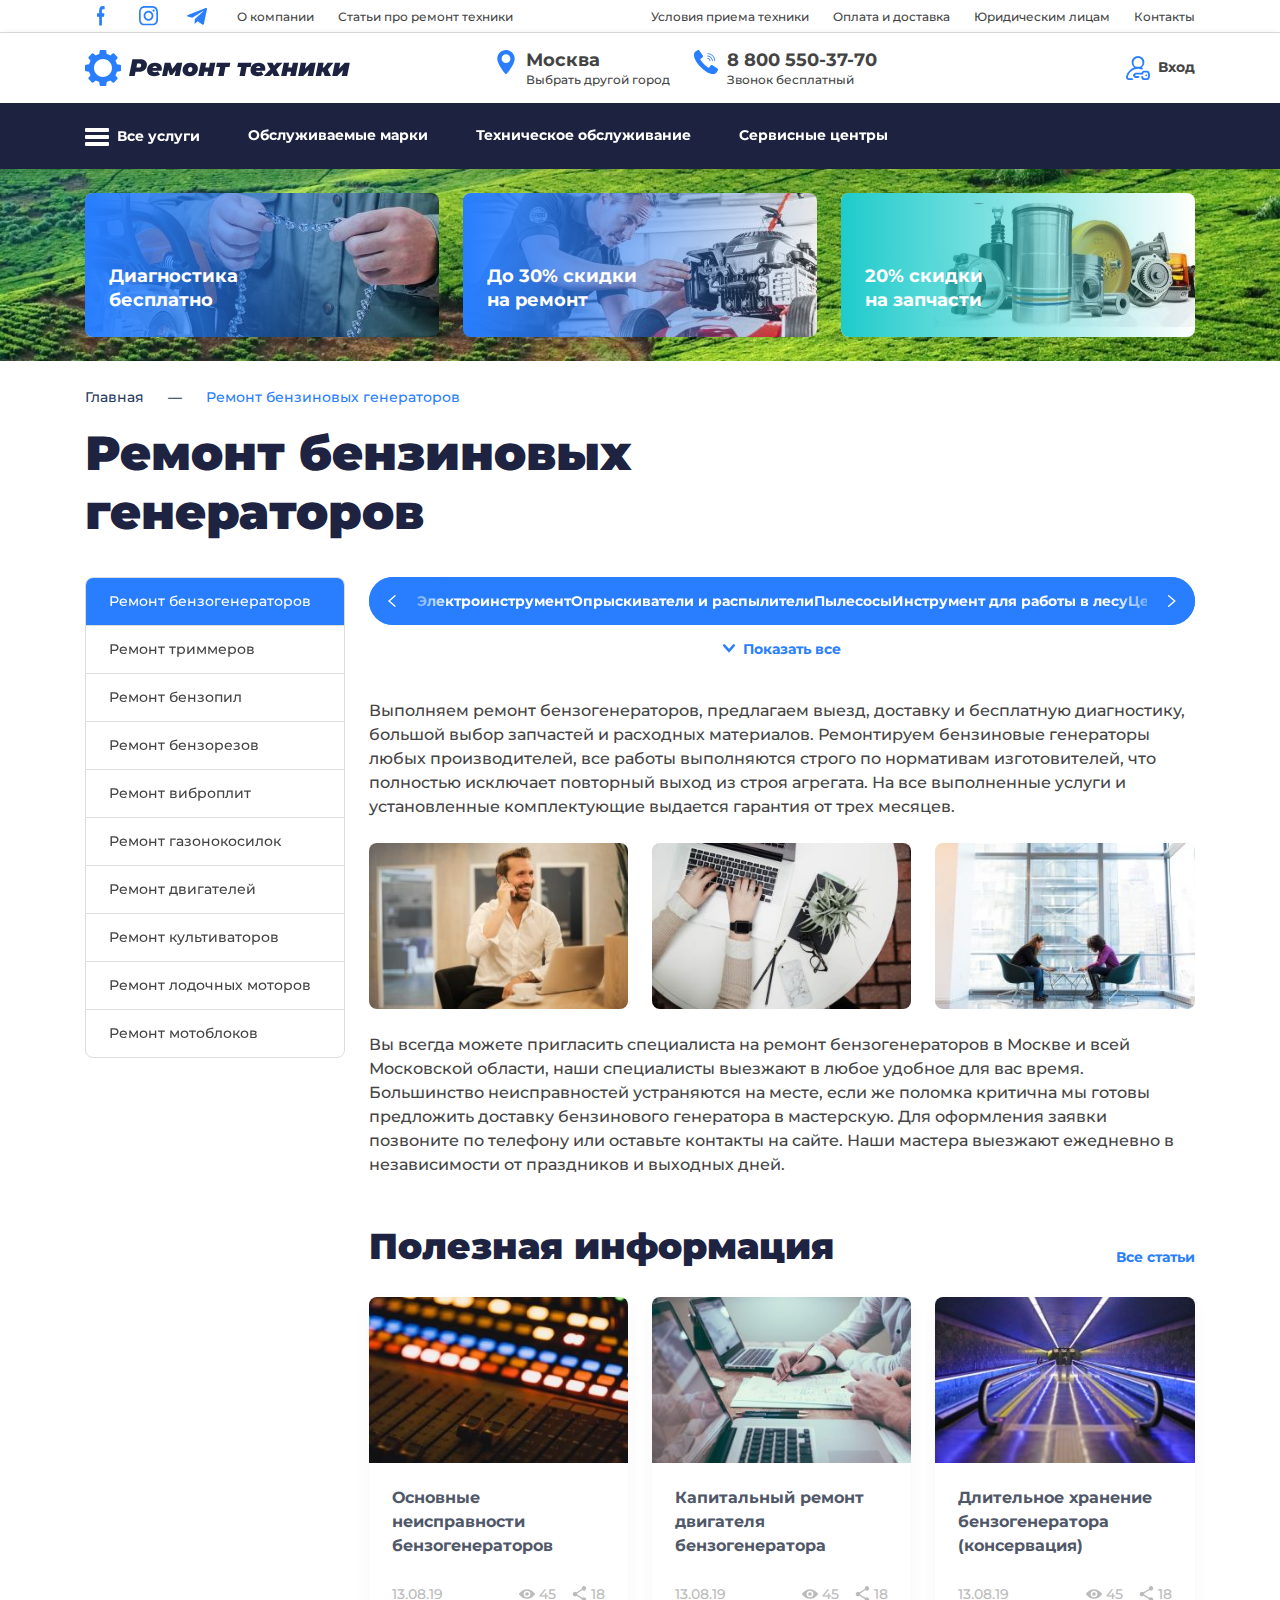
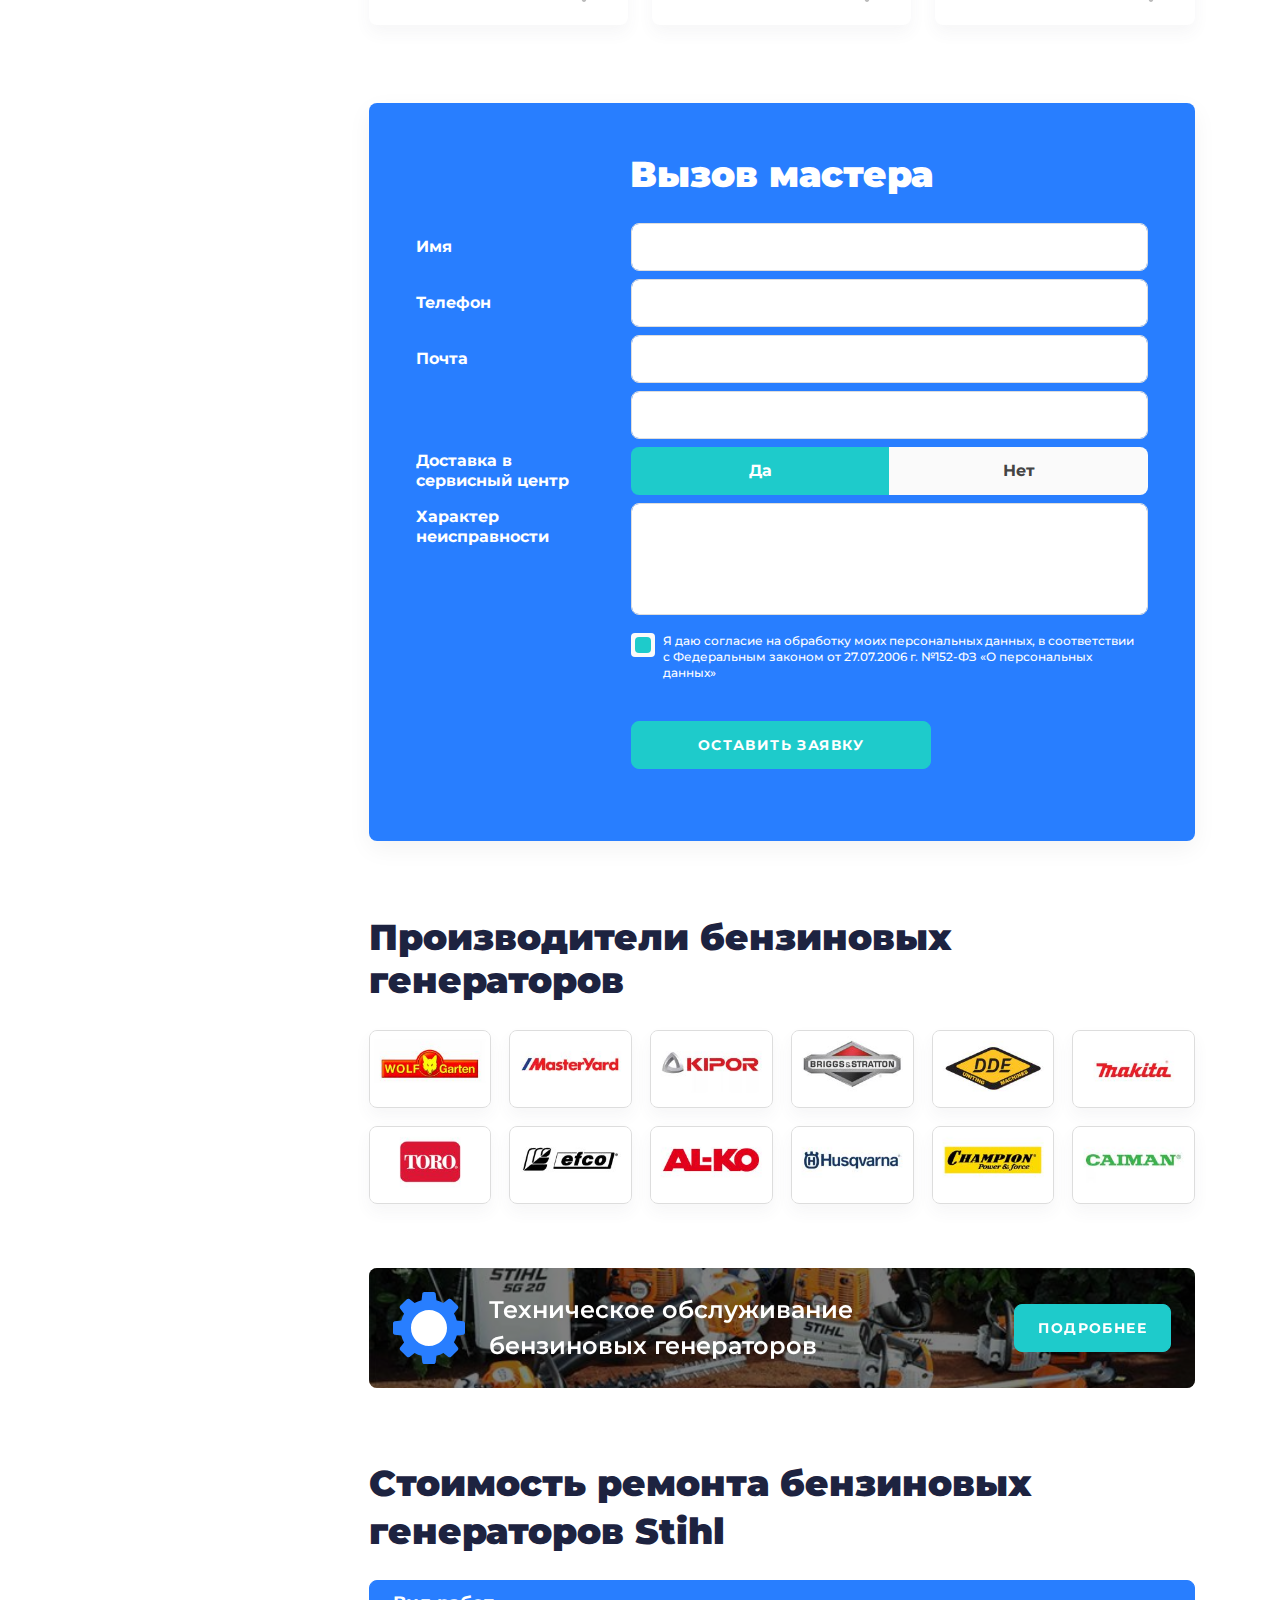
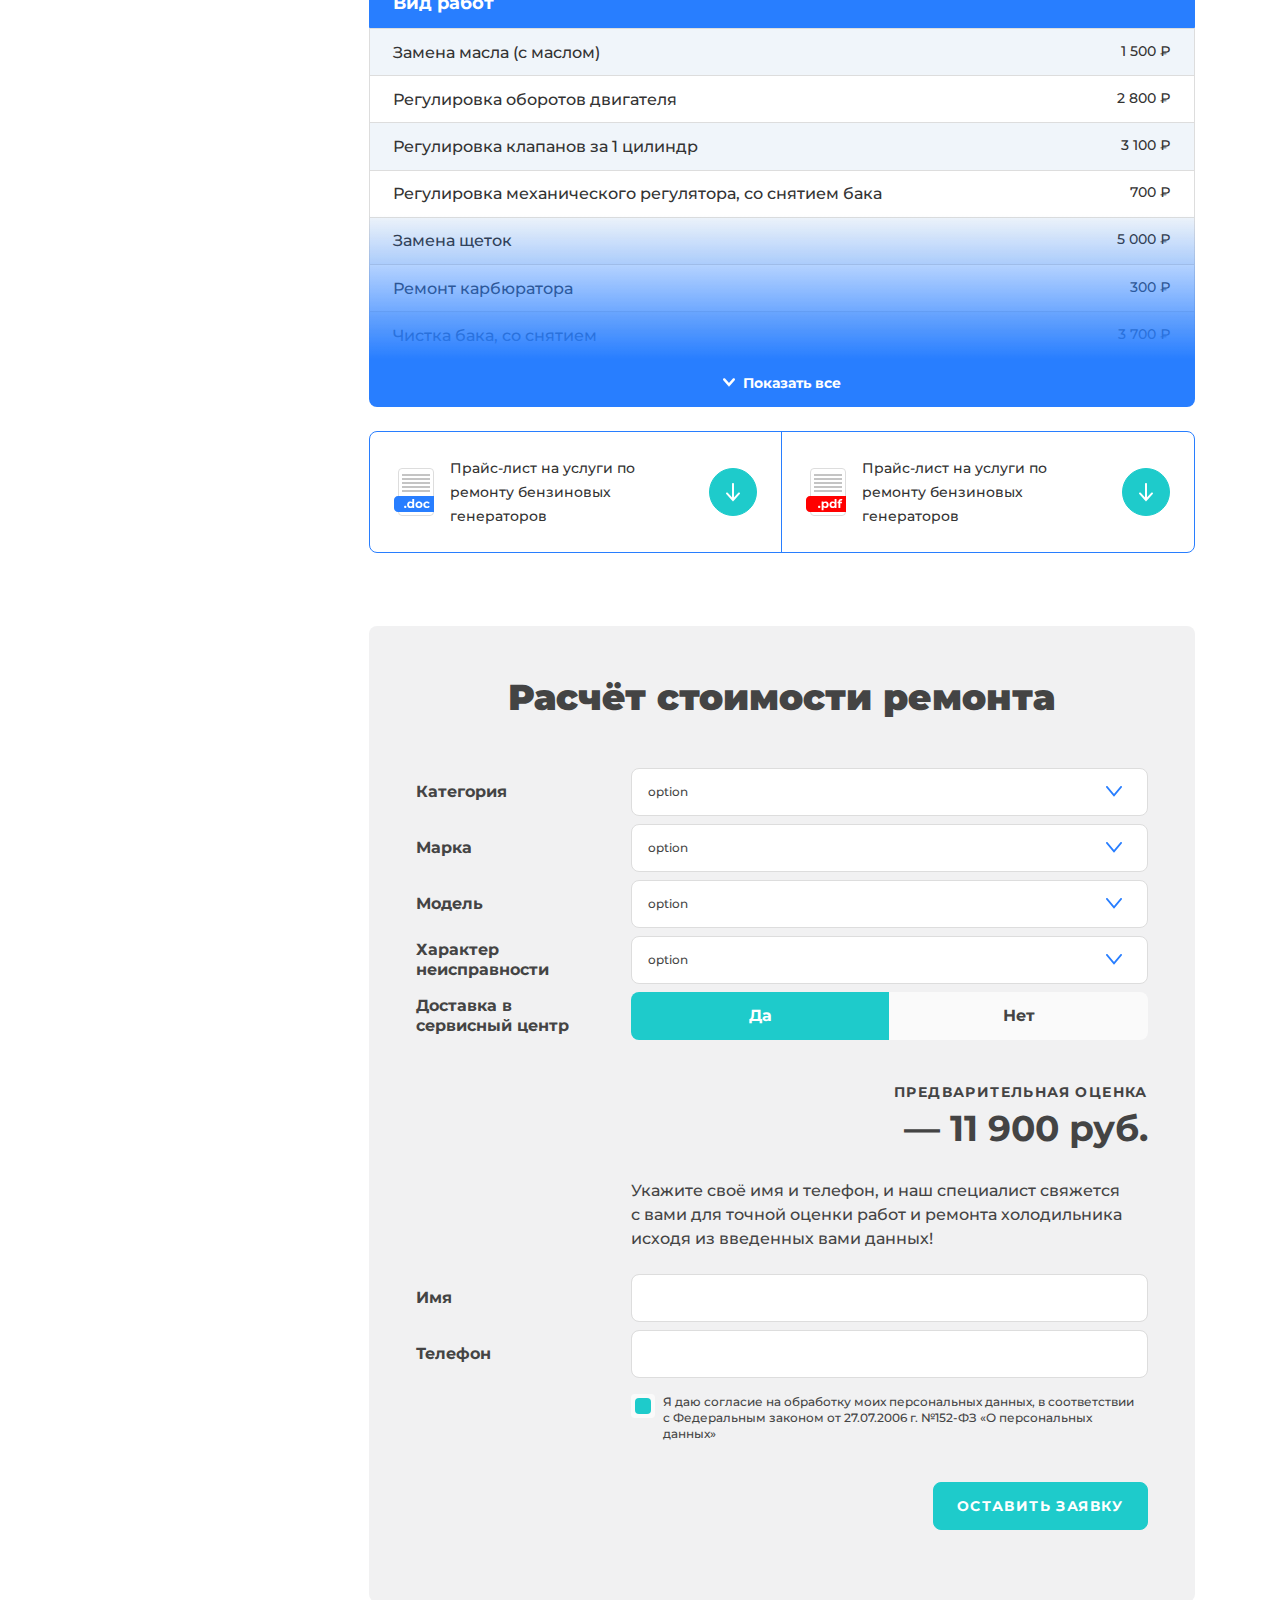
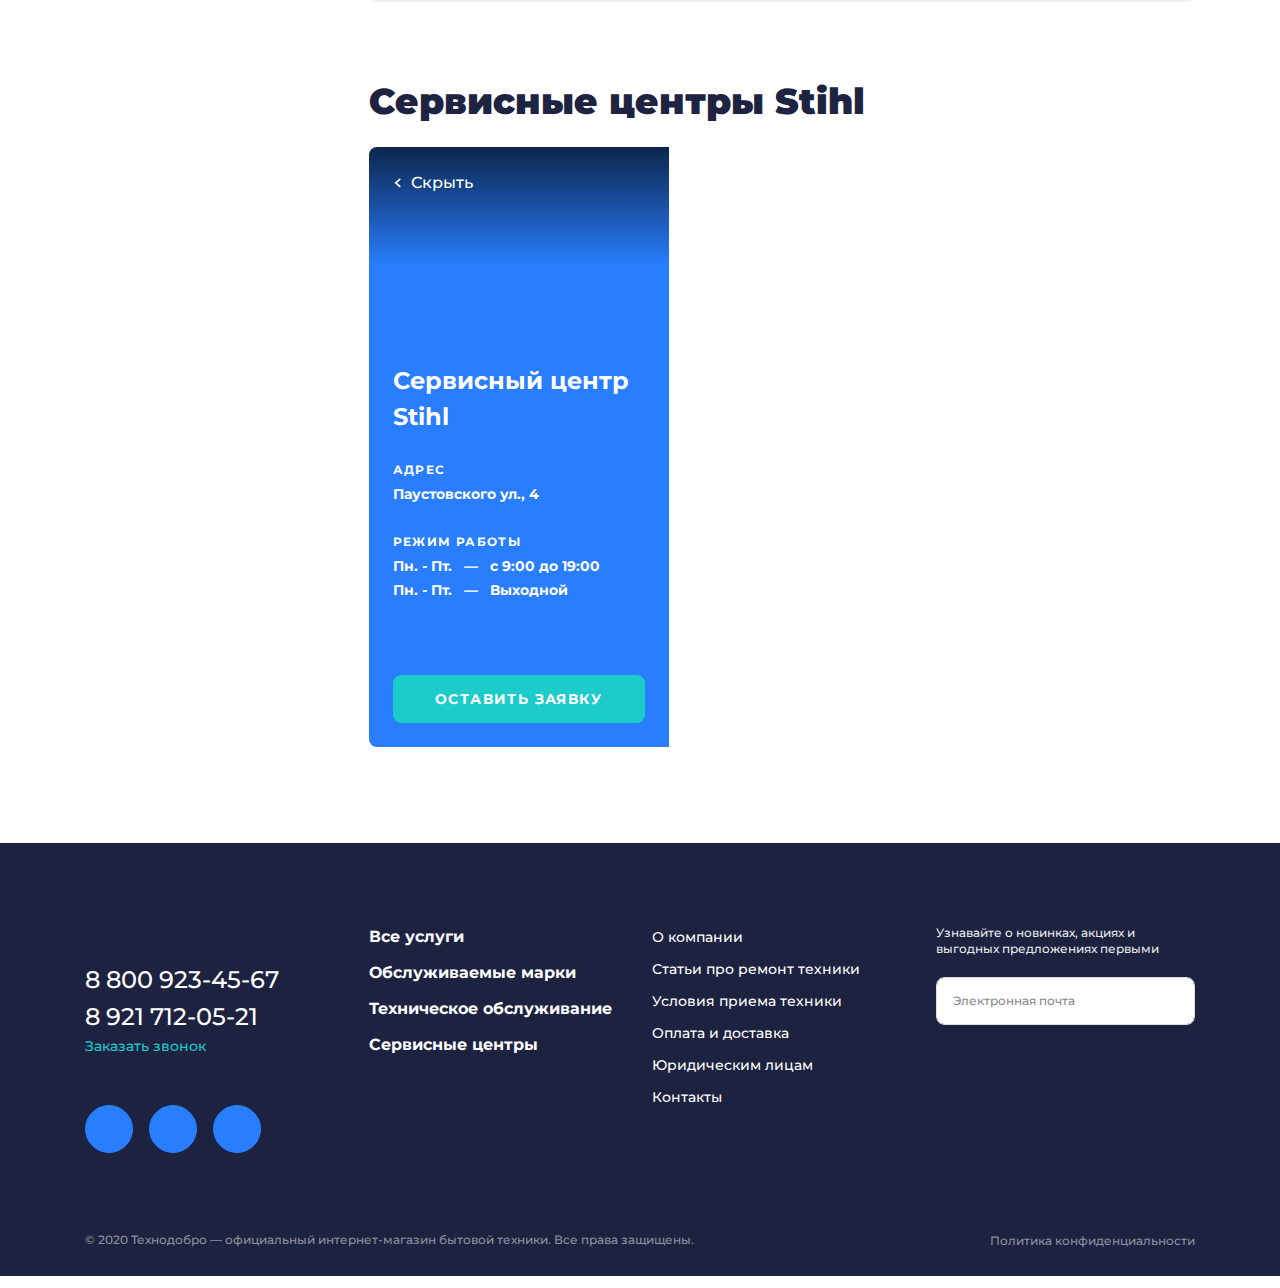
==== commit aa1c01b8: "made fixes" ====
--- a/public/01-types.html
+++ b/public/01-types.html
@@ -50,7 +50,7 @@
 									</div>
 									<div class="col">
 										<div class="tn-items__i-black tn-items__i-black--block">Москва
-										</div><a class="tn-items__i-sm link-modal-js" href="#modal-city" data-fancybox="data-fancybox">Выбрать другой город</a>
+										</div><a class="tn-items__i-sm" href="#modal-city" data-fancybox="">Выбрать другой город</a>
 									</div>
 								</div>
 							</div>
@@ -90,7 +90,7 @@
 			<!-- start header-->
 			<header class="header header--js" id="header">
 				<!-- start topLine-->
-				<section class="topLine d-none d-lg-block" id="topLine">
+				<div class="topLine d-none d-lg-block" id="topLine">
 					<div class="topLine__container container">
 						<div class="topLine__row row align-items-center">
 							<div class="col-auto">
@@ -124,7 +124,7 @@
 							</div>
 						</div>
 					</div>
-				</section>
+				</div>
 				<!-- end topLine-->
 				<!-- start top-nav-->
 				<div class="top-nav block-with-lazy">
@@ -146,7 +146,7 @@
 												</div>
 												<div class="col">
 													<div class="tn-items__i-black tn-items__i-black--block">Москва
-													</div><a class="tn-items__i-sm link-modal-js" href="#modal-city" data-fancybox="data-fancybox">Выбрать другой город</a>
+													</div><a class="tn-items__i-sm" href="#modal-city" data-fancybox="">Выбрать другой город</a>
 												</div>
 											</div>
 										</div>
@@ -200,29 +200,17 @@
 											</div>
 										</div>
 										<div class="bot-nav-dd__items-row row">
-											<div class="col-md-6 col-xl-4"><a class="bot-nav-dd__item" href="#"><span class="bot-nav-dd__sub-row row d-flex align-items-center">
-												<div class="col-auto d-block"><span class="bot-nav-dd__img"><img loading="lazy" src="img/@2x/sAlso-1.png" alt=""/></span>
-												</div><span class="bot-nav-dd__txt-col col d-block">Ремонт газовых генераторов</span></span></a>
-											</div>
-											<div class="col-md-6 col-xl-4"><a class="bot-nav-dd__item" href="#"><span class="bot-nav-dd__sub-row row d-flex align-items-center">
-												<div class="col-auto d-block"><span class="bot-nav-dd__img"><img loading="lazy" src="img/@2x/sAlso-2.png" alt=""/></span>
-												</div><span class="bot-nav-dd__txt-col col d-block">Ремонт дизельных генераторов</span></span></a>
-											</div>
-											<div class="col-md-6 col-xl-4"><a class="bot-nav-dd__item" href="#"><span class="bot-nav-dd__sub-row row d-flex align-items-center">
-												<div class="col-auto d-block"><span class="bot-nav-dd__img"><img loading="lazy" src="img/@2x/sAlso-3.png" alt=""/></span>
-												</div><span class="bot-nav-dd__txt-col col d-block">Ремонт инверторных генераторов</span></span></a>
-											</div>
-											<div class="col-md-6 col-xl-4"><a class="bot-nav-dd__item" href="#"><span class="bot-nav-dd__sub-row row d-flex align-items-center">
-												<div class="col-auto d-block"><span class="bot-nav-dd__img"><img loading="lazy" src="img/@2x/sAlso-3.png" alt=""/></span>
-												</div><span class="bot-nav-dd__txt-col col d-block">Ремонт инверторных генераторов</span></span></a>
-											</div>
-											<div class="col-md-6 col-xl-4"><a class="bot-nav-dd__item" href="#"><span class="bot-nav-dd__sub-row row d-flex align-items-center">
-												<div class="col-auto d-block"><span class="bot-nav-dd__img"><img loading="lazy" src="img/@2x/sAlso-1.png" alt=""/></span>
-												</div><span class="bot-nav-dd__txt-col col d-block">Ремонт газовых генераторов</span></span></a>
-											</div>
-											<div class="col-md-6 col-xl-4"><a class="bot-nav-dd__item" href="#"><span class="bot-nav-dd__sub-row row d-flex align-items-center">
-												<div class="col-auto d-block"><span class="bot-nav-dd__img"><img loading="lazy" src="img/@2x/sAlso-2.png" alt=""/></span>
-												</div><span class="bot-nav-dd__txt-col col d-block">Ремонт дизельных генераторов</span></span></a>
+											<div class="col-md-6 col-xl-4"><a class="bot-nav-dd__item" href="#"><span class="bot-nav-dd__sub-row row d-flex align-items-center"><span class="col-auto d-block"><span class="bot-nav-dd__img"><img loading="lazy" src="img/@2x/sAlso-1.png" alt=""/></span></span><span class="bot-nav-dd__txt-col col d-block">Ремонт газовых генераторов</span></span></a>
+											</div>
+											<div class="col-md-6 col-xl-4"><a class="bot-nav-dd__item" href="#"><span class="bot-nav-dd__sub-row row d-flex align-items-center"><span class="col-auto d-block"><span class="bot-nav-dd__img"><img loading="lazy" src="img/@2x/sAlso-2.png" alt=""/></span></span><span class="bot-nav-dd__txt-col col d-block">Ремонт дизельных генераторов</span></span></a>
+											</div>
+											<div class="col-md-6 col-xl-4"><a class="bot-nav-dd__item" href="#"><span class="bot-nav-dd__sub-row row d-flex align-items-center"><span class="col-auto d-block"><span class="bot-nav-dd__img"><img loading="lazy" src="img/@2x/sAlso-3.png" alt=""/></span></span><span class="bot-nav-dd__txt-col col d-block">Ремонт инверторных генераторов</span></span></a>
+											</div>
+											<div class="col-md-6 col-xl-4"><a class="bot-nav-dd__item" href="#"><span class="bot-nav-dd__sub-row row d-flex align-items-center"><span class="col-auto d-block"><span class="bot-nav-dd__img"><img loading="lazy" src="img/@2x/sAlso-3.png" alt=""/></span></span><span class="bot-nav-dd__txt-col col d-block">Ремонт инверторных генераторов</span></span></a>
+											</div>
+											<div class="col-md-6 col-xl-4"><a class="bot-nav-dd__item" href="#"><span class="bot-nav-dd__sub-row row d-flex align-items-center"><span class="col-auto d-block"><span class="bot-nav-dd__img"><img loading="lazy" src="img/@2x/sAlso-1.png" alt=""/></span></span><span class="bot-nav-dd__txt-col col d-block">Ремонт газовых генераторов</span></span></a>
+											</div>
+											<div class="col-md-6 col-xl-4"><a class="bot-nav-dd__item" href="#"><span class="bot-nav-dd__sub-row row d-flex align-items-center"><span class="col-auto d-block"><span class="bot-nav-dd__img"><img loading="lazy" src="img/@2x/sAlso-2.png" alt=""/></span></span><span class="bot-nav-dd__txt-col col d-block">Ремонт дизельных генераторов</span></span></a>
 											</div>
 										</div>
 									</div>
@@ -242,7 +230,7 @@
 			<!-- end header-->
 			<!-- start headerBlock-->
 			<div class="headerBlock section" id="headerBlock">
-				<div class="headerBlock__bg"><img loading="lazy" src="img/@2x/headerBlock-bg.jpg" alt=""/>
+				<div class="headerBlock__bg"><img loading="lazy" src="img/@2x/headerBlock-bg2.jpg" alt=""/>
 				</div>
 				<div class="container">
 					<div class="headerBlock__row row">
@@ -275,7 +263,11 @@
 					</div>
 					<div class="page-head__row row">
 						<div class="page-head__sidebar-col col-lg-3">
-							<div class="page-head__sidebar"><a class="page-head__s-item active" href="#">Ремонт бензогенераторов</a><a class="page-head__s-item" href="#">Ремонт триммеров</a><a class="page-head__s-item" href="#">Ремонт бензопил</a><a class="page-head__s-item" href="#">Ремонт бензорезов</a><a class="page-head__s-item" href="#">Ремонт виброплит</a><a class="page-head__s-item" href="#">Ремонт газонокосилок</a><a class="page-head__s-item" href="#">Ремонт двигателей</a><a class="page-head__s-item" href="#">Ремонт культиваторов</a><a class="page-head__s-item" href="#">Ремонт лодочных моторов</a><a class="page-head__s-item" href="#">Ремонт мотоблоков</a>
+							<div class="page-head__sidebar">
+								<div class="page-head__s-item page-head__s-item--toggle sidebar-toggle-js d-lg-none"><span>Виды ремонта</span>
+								</div>
+								<div class="page-head__sidebar-content sidebar-content-js"><a class="page-head__s-item active" href="#">Ремонт бензогенераторов</a><a class="page-head__s-item" href="#">Ремонт триммеров</a><a class="page-head__s-item" href="#">Ремонт бензопил</a><a class="page-head__s-item" href="#">Ремонт бензорезов</a><a class="page-head__s-item" href="#">Ремонт виброплит</a><a class="page-head__s-item" href="#">Ремонт газонокосилок</a><a class="page-head__s-item" href="#">Ремонт двигателей</a><a class="page-head__s-item" href="#">Ремонт культиваторов</a><a class="page-head__s-item" href="#">Ремонт лодочных моторов</a><a class="page-head__s-item" href="#">Ремонт мотоблоков</a>
+								</div>
 							</div>
 						</div>
 						<div class="col-lg-9">
@@ -557,8 +549,7 @@
 														<div class="form-wrap__p-row row">
 															<div class="col-auto">
 																<label class="sq-chb">
-																	<input class="invisible" type="checkbox" checked="checked"/>
-																	<div class="square"></div>
+																	<input class="invisible" type="checkbox" checked="checked"/><span class="square"></span>
 																</label>
 															</div>
 															<div class="col">
@@ -807,7 +798,7 @@
 														<div class="form-wrap__right-col col-md">
 															<div class="form-wrap__input-wrap form-group">
 																<select class="form-wrap__input form-select" name="select">
-																	<option value=""></option>
+																	<option value="">option</option>
 																	<option value=" placeholder 1">placeholder 1</option>
 																	<option value=" placeholder 2">placeholder 2</option>
 																	<option value=" placeholder 3">placeholder 3</option>
@@ -827,7 +818,7 @@
 														<div class="form-wrap__right-col col-md">
 															<div class="form-wrap__input-wrap form-group">
 																<select class="form-wrap__input form-select" name="select">
-																	<option value=""></option>
+																	<option value="">option</option>
 																	<option value=" placeholder 1">placeholder 1</option>
 																	<option value=" placeholder 2">placeholder 2</option>
 																	<option value=" placeholder 3">placeholder 3</option>
@@ -847,7 +838,7 @@
 														<div class="form-wrap__right-col col-md">
 															<div class="form-wrap__input-wrap form-group">
 																<select class="form-wrap__input form-select" name="select">
-																	<option value=""></option>
+																	<option value="">option</option>
 																	<option value=" placeholder 1">placeholder 1</option>
 																	<option value=" placeholder 2">placeholder 2</option>
 																	<option value=" placeholder 3">placeholder 3</option>
@@ -867,7 +858,7 @@
 														<div class="form-wrap__right-col col-md">
 															<div class="form-wrap__input-wrap form-group">
 																<select class="form-wrap__input form-select" name="select">
-																	<option value=""></option>
+																	<option value="">option</option>
 																	<option value=" placeholder 1">placeholder 1</option>
 																	<option value=" placeholder 2">placeholder 2</option>
 																	<option value=" placeholder 3">placeholder 3</option>
@@ -938,8 +929,7 @@
 														<div class="form-wrap__p-row row">
 															<div class="col-auto">
 																<label class="sq-chb">
-																	<input class="invisible" type="checkbox" checked="checked"/>
-																	<div class="square"></div>
+																	<input class="invisible" type="checkbox" checked="checked"/><span class="square"></span>
 																</label>
 															</div>
 															<div class="col">
@@ -960,7 +950,7 @@
 							</section>
 							<!-- end sCalc-->
 							<!-- start sMap-->
-							<section class="sMap section sMap sMap--in-box sMap sMap--last-section" id="sMap">
+							<div class="sMap section sMap sMap--in-box sMap sMap--last-section" id="sMap">
 								<div class="sMap__container container">
 									<div class="section-title">
 										<h2>Сервисные центры Stihl</h2>
@@ -1002,7 +992,7 @@
 										</div>
 									</div>
 								</div>
-							</section>
+							</div>
 							<!-- end sMap-->
 						</div>
 					</div>
@@ -1015,7 +1005,11 @@
 							<div class="footer__logo"><img loading="lazy" src="img/svg/footer-logo.svg" alt=""/>
 							</div>
 							<div class="footer__pushed-content">
-								<div class="footer__tells"><a class="footer__tell" href="tel:88009234567">8 800 923-45-67</a><a class="footer__tell" href="tel:89217120521">8 921 712-05-21</a><a class="footer__call-order" href="#">Заказать звонок</a>
+								<div class="footer__tells">
+									<div class="d-block"><a class="footer__tell" href="tel:88009234567">8 800 923-45-67</a>
+									</div>
+									<div class="d-block"><a class="footer__tell" href="tel:89217120521">8 921 712-05-21</a>
+									</div><a class="footer__call-order" href="#">Заказать звонок</a>
 								</div>
 								<div class="footer__soc-row row">
 									<div class="col-auto"><a class="footer__soc-item" href="#"><img loading="lazy" src="img/svg/soc-white-fb.svg" alt=""/></a>
--- a/public/css/main.min.css
+++ b/public/css/main.min.css
@@ -1 +1 @@
-@charset "UTF-8";.not-selectable{-moz-user-select:none;-webkit-user-select:none;user-select:none}.carousel{position:relative;box-sizing:border-box}.carousel *,.carousel :after,.carousel :before{box-sizing:inherit}.carousel__viewport{position:relative;overflow:hidden;width:100%;height:100%}.carousel__track{display:flex}.carousel__slide{flex:0 0 auto;width:var(--carousel-slide-width,60%);max-width:100%;padding:1rem;position:relative;overflow-x:hidden;overflow-y:auto;overscroll-behavior:contain;-webkit-overflow-scrolling:touch;touch-action:pan-y}.carousel.has-dots{margin-bottom:calc(.5rem + 22px)}.carousel__dots{margin:0 auto;padding:0;position:absolute;top:calc(100% + .5rem);left:0;right:0;display:flex;justify-content:center;list-style:none;-webkit-user-select:none;-moz-user-select:none;user-select:none}.carousel__dots .carousel__dot{margin:0;padding:0;display:block;position:relative;width:22px;height:22px;cursor:pointer}.carousel__dots .carousel__dot:after{content:"";width:8px;height:8px;border-radius:50%;position:absolute;top:50%;left:50%;transform:translate(-50%,-50%);background-color:currentColor;opacity:.25;transition:opacity .15s ease-in-out}.carousel__dots .carousel__dot.is-selected:after{opacity:1}.carousel__button{width:var(--carousel-button-width,48px);height:var(--carousel-button-height,48px);padding:0;border:0;display:flex;justify-content:center;align-items:center;pointer-events:all;cursor:pointer;color:var(--carousel-button-color,currentColor);background:var(--carousel-button-bg,transparent);border-radius:var(--carousel-button-border-radius,50%);box-shadow:var(--carousel-button-shadow,none)}.carousel__button.is-next,.carousel__button.is-prev{position:absolute;top:50%;transform:translateY(-50%)}.carousel__button.is-prev{left:10px}.carousel__button.is-next{right:10px}.carousel__button[disabled]{cursor:default;opacity:.3}.carousel__button svg{width:var(--carousel-button-svg-width,24px);height:var(--carousel-button-svg-height,24px);fill:none;stroke:currentColor;stroke-width:var(--carousel-button-svg-stroke-width,1.5);stroke-linejoin:bevel;stroke-linecap:round;filter:var(--carousel-button-svg-filter,none);pointer-events:none}body.compensate-for-scrollbar{overflow:hidden!important;touch-action:none}.fancybox__container{position:fixed;top:0;left:0;bottom:0;right:0;margin:0;padding:env(safe-area-inset-top,0) env(safe-area-inset-right,0) env(safe-area-inset-bottom,0) env(safe-area-inset-left,0);box-sizing:border-box;display:flex;flex-direction:column;color:var(--fancybox-color,#fff);-webkit-tap-highlight-color:transparent;overflow:hidden;z-index:1050;outline:none;transform-origin:top left;--carousel-button-width:48px;--carousel-button-height:48px;--carousel-button-svg-width:24px;--carousel-button-svg-height:24px;--carousel-button-svg-stroke-width:2.5;--carousel-button-svg-filter:drop-shadow(1px 1px 1px rgba(0,0,0,0.4))}.fancybox__container *,.fancybox__container :after,.fancybox__container :before{box-sizing:inherit}.fancybox__container :focus{outline:thin dotted}body.is-using-mouse .fancybox__container :focus{outline:none}.fancybox__backdrop{position:absolute;top:0;right:0;bottom:0;left:0;z-index:-1;background:var(--fancybox-bg,rgba(24,24,27,.92))}.fancybox__carousel{position:relative;flex:1 1 auto;min-height:0;height:100%;z-index:10}.fancybox__carousel.has-dots{margin-bottom:calc(.5rem + 22px)}.fancybox__viewport{position:relative;width:100%;height:100%;overflow:visible;cursor:default}.fancybox__track{display:flex;height:100%}.fancybox__slide{flex:0 0 auto;width:100%;max-width:100%;margin:0;padding:64px;position:relative;overscroll-behavior:contain;display:flex;flex-direction:column;outline:0;overflow:auto;-webkit-overflow-scrolling:touch;--carousel-button-width:36px;--carousel-button-height:36px;--carousel-button-svg-width:22px;--carousel-button-svg-height:22px}.fancybox__slide:after,.fancybox__slide:before{content:"";flex:0 0 0;margin:auto}.fancybox__content{margin:0 env(safe-area-inset-right,0) 0 env(safe-area-inset-left,0);padding:36px;color:var(--fancybox-content-color,#374151);background:var(--fancybox-content-bg,#fff);position:relative;align-self:center;display:flex;flex-direction:column;z-index:20}.fancybox__caption{align-self:center;max-width:100%;margin:0;padding:1rem 0 0;line-height:1.375;color:var(--fancybox-color,currentColor);visibility:visible;cursor:auto;flex-shrink:0}.is-loading .fancybox__caption{visibility:hidden}.fancybox__container>.carousel__dots{top:100%;color:var(--fancybox-color,#fff)}.fancybox__nav .carousel__button{z-index:40}.fancybox__nav .carousel__button.is-next{right:8px}.fancybox__nav .carousel__button.is-prev{left:8px}.carousel__button.is-close{position:absolute;top:8px;right:8px;top:calc(env(safe-area-inset-top, 0px) + 8px);right:calc(env(safe-area-inset-right, 0px) + 8px);z-index:40}.fancybox__content>.carousel__button.is-close{position:absolute;top:-36px;right:0;color:var(--fancybox-color,#fff)}.fancybox__spinner{position:absolute;top:50%;left:50%;transform:translate(-50%,-50%);width:50px;height:50px;cursor:pointer;z-index:1053;color:var(--fancybox-color,currentColor)}.fancybox__spinner svg{-webkit-animation:fancybox-rotate 2s linear infinite;animation:fancybox-rotate 2s linear infinite;transform-origin:center center;position:absolute;top:0;right:0;bottom:0;left:0;margin:auto;width:100%;height:100%}.fancybox__spinner svg circle{fill:none;stroke-width:2.5;stroke-miterlimit:10;stroke-dasharray:1,200;stroke-dashoffset:0;-webkit-animation:fancybox-dash 1.5s ease-in-out infinite;animation:fancybox-dash 1.5s ease-in-out infinite;stroke-linecap:round;stroke:currentColor}@-webkit-keyframes fancybox-rotate{to{transform:rotate(1turn)}}@keyframes fancybox-rotate{to{transform:rotate(1turn)}}@-webkit-keyframes fancybox-dash{0%{stroke-dasharray:1,200;stroke-dashoffset:0}50%{stroke-dasharray:89,200;stroke-dashoffset:-35px}to{stroke-dasharray:89,200;stroke-dashoffset:-124px}}@keyframes fancybox-dash{0%{stroke-dasharray:1,200;stroke-dashoffset:0}50%{stroke-dasharray:89,200;stroke-dashoffset:-35px}to{stroke-dasharray:89,200;stroke-dashoffset:-124px}}.fancybox__container.is-animated[aria-hidden=false] .carousel__button.is-close,.fancybox__container.is-animated[aria-hidden=false] .carousel__dots,.fancybox__container.is-animated[aria-hidden=false] .fancybox__backdrop,.fancybox__container.is-animated[aria-hidden=false] .fancybox__caption,.fancybox__container.is-animated[aria-hidden=false] .fancybox__nav{transition:opacity var(--fancybox-ts,.25s) ease;opacity:var(--fancybox-opacity,1)}.fancybox__container.is-animated[aria-hidden=true] .carousel__button.is-close,.fancybox__container.is-animated[aria-hidden=true] .carousel__dots,.fancybox__container.is-animated[aria-hidden=true] .fancybox__backdrop,.fancybox__container.is-animated[aria-hidden=true] .fancybox__caption,.fancybox__container.is-animated[aria-hidden=true] .fancybox__nav{transition:opacity .2s ease;opacity:0}.fancybox-fadeIn{-webkit-animation:fancybox-fadeIn .2s ease both;animation:fancybox-fadeIn .2s ease both}.fancybox-fadeOut{-webkit-animation:fancybox-fadeOut .2s ease both;animation:fancybox-fadeOut .2s ease both}.fancybox-zoomInUp{-webkit-animation:fancybox-zoomInUp .2s ease both;animation:fancybox-zoomInUp .2s ease both}.fancybox-zoomOutDown{-webkit-animation:fancybox-zoomOutDown .2s ease both;animation:fancybox-zoomOutDown .2s ease both}.fancybox-throwOutUp{-webkit-animation:fancybox-throwOutUp .2s ease both;animation:fancybox-throwOutUp .2s ease both}.fancybox-throwOutDown{-webkit-animation:fancybox-throwOutDown .2s ease both;animation:fancybox-throwOutDown .2s ease both}@-webkit-keyframes fancybox-fadeIn{0%{opacity:0}to{opacity:1}}@keyframes fancybox-fadeIn{0%{opacity:0}to{opacity:1}}@-webkit-keyframes fancybox-fadeOut{to{opacity:0}}@keyframes fancybox-fadeOut{to{opacity:0}}@-webkit-keyframes fancybox-zoomInUp{0%{transform:scale(.97) translate3d(0,16px,0);opacity:0}to{transform:scale(1) translateZ(0);opacity:1}}@keyframes fancybox-zoomInUp{0%{transform:scale(.97) translate3d(0,16px,0);opacity:0}to{transform:scale(1) translateZ(0);opacity:1}}@-webkit-keyframes fancybox-zoomOutDown{to{transform:scale(.97) translate3d(0,16px,0);opacity:0}}@keyframes fancybox-zoomOutDown{to{transform:scale(.97) translate3d(0,16px,0);opacity:0}}@-webkit-keyframes fancybox-throwOutUp{20%{opacity:.5}to{transform:translate3d(0,-30%,0);opacity:0}}@keyframes fancybox-throwOutUp{20%{opacity:.5}to{transform:translate3d(0,-30%,0);opacity:0}}@-webkit-keyframes fancybox-throwOutDown{20%{opacity:.5}to{transform:translate3d(0,30%,0);opacity:0}}@keyframes fancybox-throwOutDown{20%{opacity:.5}to{transform:translate3d(0,30%,0);opacity:0}}.fancybox__carousel .carousel__slide{scrollbar-width:thin;scrollbar-color:#ccc hsla(0,0%,100%,.1)}.fancybox__carousel .carousel__slide::-webkit-scrollbar{width:8px;height:8px}.fancybox__carousel .carousel__slide::-webkit-scrollbar-track{background-color:hsla(0,0%,100%,.1)}.fancybox__carousel .carousel__slide::-webkit-scrollbar-thumb{background-color:#ccc;border-radius:2px;box-shadow:inset 0 0 4px rgba(0,0,0,.2)}.fancybox__carousel .is-draggable{cursor:move;cursor:-webkit-grab;cursor:grab}.fancybox__carousel .is-dragging{cursor:move;cursor:-webkit-grabbing;cursor:grabbing}.fancybox__carousel .carousel__slide:not(.has-image) .fancybox__content{cursor:auto}.fancybox__carousel .carousel__slide.can-zoom_in .fancybox__content{cursor:zoom-in}.fancybox__carousel .carousel__slide.can-zoom_out .fancybox__content{cursor:zoom-out}.fancybox__image{background:transparent;-webkit-user-select:none;-moz-user-select:none;user-select:none}.has-image .fancybox__content{padding:0;background:transparent}.is-closing .has-image .fancybox__content{overflow:visible}.has-image[data-image-fit=contain]{overflow:visible;touch-action:none}.has-image[data-image-fit=contain] .fancybox__content{min-height:1px}.has-image[data-image-fit=contain] .fancybox__image{max-width:100%;min-height:1px;-o-object-fit:contain;object-fit:contain;background:transparent}.has-image[data-image-fit=contain-w]{overflow-x:hidden;overflow-y:auto}.has-image[data-image-fit=contain-w] .fancybox__content{min-height:auto}.has-image[data-image-fit=contain-w] .fancybox__image{max-width:100%;height:auto}.has-image[data-image-fit=cover]{overflow:visible;touch-action:none}.has-image[data-image-fit=cover] .fancybox__content{min-height:1px;width:100%;height:100%}.has-image[data-image-fit=cover] .fancybox__image{width:100%;height:100%;min-height:1px;-o-object-fit:cover;object-fit:cover}.fancybox__carousel .fancybox__slide.has-html5video .fancybox__content,.fancybox__carousel .fancybox__slide.has-iframe .fancybox__content,.fancybox__carousel .fancybox__slide.has-map .fancybox__content,.fancybox__carousel .fancybox__slide.has-pdf .fancybox__content,.fancybox__carousel .fancybox__slide.has-video .fancybox__content{flex-shrink:1;min-height:1px;overflow:visible}.fancybox__carousel .fancybox__slide.has-iframe .fancybox__content,.fancybox__carousel .fancybox__slide.has-map .fancybox__content,.fancybox__carousel .fancybox__slide.has-pdf .fancybox__content{width:100%;height:80%}.fancybox__carousel .fancybox__slide.has-html5video .fancybox__content,.fancybox__carousel .fancybox__slide.has-video .fancybox__content{width:960px;height:540px;max-width:100%;max-height:100%}.fancybox__carousel .fancybox__slide.has-html5video .fancybox__content,.fancybox__carousel .fancybox__slide.has-map .fancybox__content,.fancybox__carousel .fancybox__slide.has-pdf .fancybox__content,.fancybox__carousel .fancybox__slide.has-video .fancybox__content{padding:0;background:rgba(24,24,27,.9);color:#fff}.fancybox__carousel .fancybox__slide.has-map .fancybox__content{background:#e5e3df}.fancybox__html5video,.fancybox__iframe{border:0;display:block;height:100%;width:100%;background:transparent}.fancybox-placeholder{position:absolute;width:1px;height:1px;padding:0;margin:-1px;overflow:hidden;clip:rect(0,0,0,0);white-space:nowrap;border-width:0}.fancybox__thumbs{flex:0 0 auto;position:relative;padding:0 3px}.fancybox__container.is-animated[aria-hidden=true] .fancybox__thumbs{transition:unset;opacity:0}.fancybox__container.is-animated[aria-hidden=false] .fancybox__thumbs{transition:opacity var(--fancybox-ts,.25s) ease-in;opacity:var(--fancybox-opacity,1)}.fancybox__thumbs .carousel__slide{flex:0 0 auto;width:var(--fancybox-thumbs-width,96px);margin:0;padding:8px 3px;box-sizing:content-box;display:flex;align-items:center;justify-content:center;overflow:visible;cursor:pointer}.fancybox__thumbs .carousel__slide.is-nav-selected:after{content:"";position:absolute;top:0;left:3px;right:3px;bottom:3px;border-bottom:3px solid}.fancybox__thumbs .carousel__slide>*{pointer-events:none;-webkit-user-select:none;-moz-user-select:none;user-select:none}.fancybox__thumb{position:relative;width:100%;padding-top:calc(100%/var(--fancybox-thumbs-ratio, 1.5));background-size:cover;background-position:50%;background-color:hsla(0,0%,100%,.1);background-repeat:no-repeat}@font-face{font-family:swiper-icons;src:url("data:application/font-woff;charset=utf-8;base64, [base64]//wADZ2x5ZgAAAywAAADMAAAD2MHtryVoZWFkAAABbAAAADAAAAA2E2+eoWhoZWEAAAGcAAAAHwAAACQC9gDzaG10eAAAAigAAAAZAAAArgJkABFsb2NhAAAC0AAAAFoAAABaFQAUGG1heHAAAAG8AAAAHwAAACAAcABAbmFtZQAAA/gAAAE5AAACXvFdBwlwb3N0AAAFNAAAAGIAAACE5s74hXjaY2BkYGAAYpf5Hu/j+W2+MnAzMYDAzaX6QjD6/4//Bxj5GA8AuRwMYGkAPywL13jaY2BkYGA88P8Agx4j+/8fQDYfA1AEBWgDAIB2BOoAeNpjYGRgYNBh4GdgYgABEMnIABJzYNADCQAACWgAsQB42mNgYfzCOIGBlYGB0YcxjYGBwR1Kf2WQZGhhYGBiYGVmgAFGBiQQkOaawtDAoMBQxXjg/wEGPcYDDA4wNUA2CCgwsAAAO4EL6gAAeNpj2M0gyAACqxgGNWBkZ2D4/wMA+xkDdgAAAHjaY2BgYGaAYBkGRgYQiAHyGMF8FgYHIM3DwMHABGQrMOgyWDLEM1T9/w8UBfEMgLzE////P/5//f/V/xv+r4eaAAeMbAxwIUYmIMHEgKYAYjUcsDAwsLKxc3BycfPw8jEQA/[base64]/uznmfPFBNODM2K7MTQ45YEAZqGP81AmGGcF3iPqOop0r1SPTaTbVkfUe4HXj97wYE+yNwWYxwWu4v1ugWHgo3S1XdZEVqWM7ET0cfnLGxWfkgR42o2PvWrDMBSFj/IHLaF0zKjRgdiVMwScNRAoWUoH78Y2icB/yIY09An6AH2Bdu/UB+yxopYshQiEvnvu0dURgDt8QeC8PDw7Fpji3fEA4z/PEJ6YOB5hKh4dj3EvXhxPqH/SKUY3rJ7srZ4FZnh1PMAtPhwP6fl2PMJMPDgeQ4rY8YT6Gzao0eAEA409DuggmTnFnOcSCiEiLMgxCiTI6Cq5DZUd3Qmp10vO0LaLTd2cjN4fOumlc7lUYbSQcZFkutRG7g6JKZKy0RmdLY680CDnEJ+UMkpFFe1RN7nxdVpXrC4aTtnaurOnYercZg2YVmLN/d/gczfEimrE/fs/bOuq29Zmn8tloORaXgZgGa78yO9/cnXm2BpaGvq25Dv9S4E9+5SIc9PqupJKhYFSSl47+Qcr1mYNAAAAeNptw0cKwkAAAMDZJA8Q7OUJvkLsPfZ6zFVERPy8qHh2YER+3i/BP83vIBLLySsoKimrqKqpa2hp6+jq6RsYGhmbmJqZSy0sraxtbO3sHRydnEMU4uR6yx7JJXveP7WrDycAAAAAAAH//wACeNpjYGRgYOABYhkgZgJCZgZNBkYGLQZtIJsFLMYAAAw3ALgAeNolizEKgDAQBCchRbC2sFER0YD6qVQiBCv/H9ezGI6Z5XBAw8CBK/m5iQQVauVbXLnOrMZv2oLdKFa8Pjuru2hJzGabmOSLzNMzvutpB3N42mNgZGBg4GKQYzBhYMxJLMlj4GBgAYow/P/PAJJhLM6sSoWKfWCAAwDAjgbRAAB42mNgYGBkAIIbCZo5IPrmUn0hGA0AO8EFTQAA") format("woff");font-weight:400;font-style:normal}:root{--swiper-theme-color:#007aff}.swiper-container{margin-left:auto;margin-right:auto;position:relative;overflow:hidden;list-style:none;padding:0;z-index:1}.swiper-container-vertical>.swiper-wrapper{flex-direction:column}.swiper-wrapper{position:relative;width:100%;height:100%;z-index:1;display:flex;transition-property:transform;box-sizing:content-box}.swiper-container-android .swiper-slide,.swiper-wrapper{transform:translateZ(0)}.swiper-container-multirow>.swiper-wrapper{flex-wrap:wrap}.swiper-container-multirow-column>.swiper-wrapper{flex-wrap:wrap;flex-direction:column}.swiper-container-free-mode>.swiper-wrapper{transition-timing-function:ease-out;margin:0 auto}.swiper-container-pointer-events{touch-action:pan-y}.swiper-container-pointer-events.swiper-container-vertical{touch-action:pan-x}.swiper-slide{flex-shrink:0;width:100%;height:100%;position:relative;transition-property:transform}.swiper-slide-invisible-blank{visibility:hidden}.swiper-container-autoheight,.swiper-container-autoheight .swiper-slide{height:auto}.swiper-container-autoheight .swiper-wrapper{align-items:flex-start;transition-property:transform,height}.swiper-container-3d{perspective:1200px}.swiper-container-3d .swiper-cube-shadow,.swiper-container-3d .swiper-slide,.swiper-container-3d .swiper-slide-shadow-bottom,.swiper-container-3d .swiper-slide-shadow-left,.swiper-container-3d .swiper-slide-shadow-right,.swiper-container-3d .swiper-slide-shadow-top,.swiper-container-3d .swiper-wrapper{transform-style:preserve-3d}.swiper-container-3d .swiper-slide-shadow-bottom,.swiper-container-3d .swiper-slide-shadow-left,.swiper-container-3d .swiper-slide-shadow-right,.swiper-container-3d .swiper-slide-shadow-top{position:absolute;left:0;top:0;width:100%;height:100%;pointer-events:none;z-index:10}.swiper-container-3d .swiper-slide-shadow-left{background-image:linear-gradient(270deg,rgba(0,0,0,.5),transparent)}.swiper-container-3d .swiper-slide-shadow-right{background-image:linear-gradient(90deg,rgba(0,0,0,.5),transparent)}.swiper-container-3d .swiper-slide-shadow-top{background-image:linear-gradient(0deg,rgba(0,0,0,.5),transparent)}.swiper-container-3d .swiper-slide-shadow-bottom{background-image:linear-gradient(180deg,rgba(0,0,0,.5),transparent)}.swiper-container-css-mode>.swiper-wrapper{overflow:auto;scrollbar-width:none;-ms-overflow-style:none}.swiper-container-css-mode>.swiper-wrapper::-webkit-scrollbar{display:none}.swiper-container-css-mode>.swiper-wrapper>.swiper-slide{scroll-snap-align:start start}.swiper-container-horizontal.swiper-container-css-mode>.swiper-wrapper{scroll-snap-type:x mandatory}.swiper-container-vertical.swiper-container-css-mode>.swiper-wrapper{scroll-snap-type:y mandatory}.icon{display:inline-block;width:1em;height:1em;fill:currentColor}.icon-burger{font-size:1.8rem;width:1.33333em}.icon-chevron-left{font-size:1.8rem;width:.72222em}.icon-chevron-right{font-size:1.8rem;width:.66667em}.icon-cross{font-size:1.8rem;width:1em}.icon-eye{font-size:2rem;width:1em}.icon-fb,.icon-inst{font-size:3.2rem;width:1em}.icon-login,.icon-logo{font-size:2.4rem;width:1em}.icon-share{font-size:1.6rem;width:.9375em}.icon-tel{font-size:2.4rem;width:1.04167em}.icon-tg{font-size:3.2rem;width:1em}:root{--bs-white:#fff;--bs-black:#000;--bs-primary:#287eff;--bs-secondary:#6c757d;--bs-success:#198754;--bs-info:#1ecbcb;--bs-warning:#ffc107;--bs-danger:#dc3545;--bs-light:#fafafa;--bs-dark:#444;--bs-font-sans-serif:"Montserrat",system-ui,-apple-system,"Segoe UI",Roboto,"Helvetica Neue",Arial,"Noto Sans","Liberation Sans",sans-serif,"Apple Color Emoji","Segoe UI Emoji","Segoe UI Symbol","Noto Color Emoji";--bs-font-monospace:SFMono-Regular,Menlo,Monaco,Consolas,"Liberation Mono","Courier New",monospace;--bs-gradient:linear-gradient(180deg,hsla(0,0%,100%,0.15),hsla(0,0%,100%,0))}*,:after,:before{box-sizing:border-box}body{margin:0;font-family:var(--bs-font-sans-serif);font-size:1rem;font-weight:500;line-height:1.5;color:#444;background-color:#fff;-webkit-text-size-adjust:100%;-webkit-tap-highlight-color:rgba(0,0,0,0)}hr{margin:1rem 0;color:inherit;background-color:currentColor;border:0;opacity:.25}hr:not([size]){height:1px}.h1,.h2,.h3,.h4,.h5,.h6,h1,h2,h3,h4,h5,h6{margin-top:0;margin-bottom:.5rem;font-weight:900;line-height:1.2;color:#1d2340}.h1,h1{font-size:calc(1.425rem + 2.1vw)}.h2,h2{font-size:calc(1.35rem + 1.2vw)}.h3,h3{font-size:calc(1.3rem + .6vw)}.h4,h4{font-size:calc(1.275rem + .3vw)}.h5,h5{font-size:1.25rem}.h6,h6{font-size:1rem}p{margin-top:0;margin-bottom:1rem}abbr[data-bs-original-title],abbr[title]{-webkit-text-decoration:underline dotted;text-decoration:underline dotted;cursor:help;-webkit-text-decoration-skip-ink:none;text-decoration-skip-ink:none}address{margin-bottom:1rem;font-style:normal;line-height:inherit}ol,ul{padding-left:2rem}dl,ol,ul{margin-top:0;margin-bottom:1rem}ol ol,ol ul,ul ol,ul ul{margin-bottom:0}dt{font-weight:700}dd{margin-bottom:.5rem;margin-left:0}blockquote{margin:0 0 1rem}b,strong{font-weight:bolder}.small,small{font-size:.875em}.mark,mark{padding:.2em;background-color:#fcf8e3}sub,sup{position:relative;font-size:.75em;line-height:0;vertical-align:baseline}sub{bottom:-.25em}sup{top:-.5em}a{color:#287eff;text-decoration:underline}a:hover{color:#2065cc}a:not([href]):not([class]),a:not([href]):not([class]):hover{color:inherit;text-decoration:none}code,kbd,pre,samp{font-family:var(--bs-font-monospace);font-size:1em;direction:ltr;unicode-bidi:bidi-override}pre{display:block;margin-top:0;margin-bottom:1rem;overflow:auto;font-size:.875em}pre code{font-size:inherit;color:inherit;word-break:normal}code{font-size:.875em;color:#d63384;word-wrap:break-word}a>code{color:inherit}kbd{padding:.2rem .4rem;font-size:.875em;color:#fff;background-color:#444;border-radius:.2rem}kbd kbd{padding:0;font-size:1em;font-weight:700}figure{margin:0 0 1rem}img,svg{vertical-align:middle}table{caption-side:bottom;border-collapse:collapse}caption{padding-top:.5rem;padding-bottom:.5rem;color:#6c757d;text-align:left}th{text-align:inherit;text-align:-webkit-match-parent}tbody,td,tfoot,th,thead,tr{border:0 solid;border-color:inherit}label{display:inline-block}button{border-radius:0}button:focus:not(:focus-visible){outline:0}button,input,optgroup,select,textarea{margin:0;font-family:inherit;font-size:inherit;line-height:inherit}button,select{text-transform:none}[role=button]{cursor:pointer}select{word-wrap:normal}select:disabled{opacity:1}[list]::-webkit-calendar-picker-indicator{display:none}[type=button],[type=reset],[type=submit],button{-webkit-appearance:button}[type=button]:not(:disabled),[type=reset]:not(:disabled),[type=submit]:not(:disabled),button:not(:disabled){cursor:pointer}::-moz-focus-inner{padding:0;border-style:none}textarea{resize:vertical}fieldset{min-width:0;padding:0;margin:0;border:0}legend{float:left;width:100%;padding:0;margin-bottom:.5rem;font-size:calc(1.275rem + .3vw);line-height:inherit}legend+*{clear:left}::-webkit-datetime-edit-day-field,::-webkit-datetime-edit-fields-wrapper,::-webkit-datetime-edit-hour-field,::-webkit-datetime-edit-minute,::-webkit-datetime-edit-month-field,::-webkit-datetime-edit-text,::-webkit-datetime-edit-year-field{padding:0}::-webkit-inner-spin-button{height:auto}[type=search]{outline-offset:-2px;-webkit-appearance:textfield}::-webkit-search-decoration{-webkit-appearance:none}::-webkit-color-swatch-wrapper{padding:0}::file-selector-button{font:inherit}::-webkit-file-upload-button{font:inherit;-webkit-appearance:button}output{display:inline-block}iframe{border:0}summary{display:list-item;cursor:pointer}progress{vertical-align:baseline}[hidden]{display:none!important}.lead{font-size:1.25rem;font-weight:300}.display-1{font-size:calc(1.625rem + 4.5vw)}.display-1,.display-2{font-weight:300;line-height:1.2}.display-2{font-size:calc(1.575rem + 3.9vw)}.display-3{font-size:calc(1.525rem + 3.3vw)}.display-3,.display-4{font-weight:300;line-height:1.2}.display-4{font-size:calc(1.475rem + 2.7vw)}.display-5{font-size:calc(1.425rem + 2.1vw)}.display-5,.display-6{font-weight:300;line-height:1.2}.display-6{font-size:calc(1.375rem + 1.5vw)}.list-inline,.list-unstyled{padding-left:0;list-style:none}.list-inline-item{display:inline-block}.list-inline-item:not(:last-child){margin-right:.5rem}.initialism{font-size:.875em;text-transform:uppercase}.blockquote{margin-bottom:1rem;font-size:1.25rem}.blockquote>:last-child{margin-bottom:0}.blockquote-footer{margin-top:-1rem;margin-bottom:1rem;font-size:.875em;color:#6c757d}.blockquote-footer:before{content:"\2014\00A0"}.container,.container-fluid,.container-lg,.container-md,.container-sm,.container-xl,.container-xxl{width:100%;padding-right:var(--bs-gutter-x,15px);padding-left:var(--bs-gutter-x,15px);margin-right:auto;margin-left:auto}.row{--bs-gutter-x:30px;--bs-gutter-y:0;display:flex;flex-wrap:wrap;margin-top:calc(var(--bs-gutter-y)*-1);margin-right:calc(var(--bs-gutter-x)*-0.5);margin-left:calc(var(--bs-gutter-x)*-0.5)}.row>*{flex-shrink:0;width:100%;max-width:100%;padding-right:calc(var(--bs-gutter-x)*0.5);padding-left:calc(var(--bs-gutter-x)*0.5);margin-top:var(--bs-gutter-y)}.col{flex:1 0 0%}.row-cols-auto>*{flex:0 0 auto;width:auto}.row-cols-1>*{flex:0 0 auto;width:100%}.row-cols-2>*{flex:0 0 auto;width:50%}.row-cols-3>*{flex:0 0 auto;width:33.33333%}.row-cols-4>*{flex:0 0 auto;width:25%}.row-cols-5>*{flex:0 0 auto;width:20%}.row-cols-6>*{flex:0 0 auto;width:16.66667%}.col-auto{flex:0 0 auto;width:auto}.col-1{flex:0 0 auto;width:8.33333%}.col-2{flex:0 0 auto;width:16.66667%}.col-3{flex:0 0 auto;width:25%}.col-4{flex:0 0 auto;width:33.33333%}.col-5{flex:0 0 auto;width:41.66667%}.col-6{flex:0 0 auto;width:50%}.col-7{flex:0 0 auto;width:58.33333%}.col-8{flex:0 0 auto;width:66.66667%}.col-9{flex:0 0 auto;width:75%}.col-10{flex:0 0 auto;width:83.33333%}.col-11{flex:0 0 auto;width:91.66667%}.col-12{flex:0 0 auto;width:100%}.offset-1{margin-left:8.33333%}.offset-2{margin-left:16.66667%}.offset-3{margin-left:25%}.offset-4{margin-left:33.33333%}.offset-5{margin-left:41.66667%}.offset-6{margin-left:50%}.offset-7{margin-left:58.33333%}.offset-8{margin-left:66.66667%}.offset-9{margin-left:75%}.offset-10{margin-left:83.33333%}.offset-11{margin-left:91.66667%}.g-0,.gx-0{--bs-gutter-x:0}.g-0,.gy-0{--bs-gutter-y:0}.g-1,.gx-1{--bs-gutter-x:0.25rem}.g-1,.gy-1{--bs-gutter-y:0.25rem}.g-2,.gx-2{--bs-gutter-x:0.5rem}.g-2,.gy-2{--bs-gutter-y:0.5rem}.g-3,.gx-3{--bs-gutter-x:1rem}.g-3,.gy-3{--bs-gutter-y:1rem}.g-4,.gx-4{--bs-gutter-x:1.5rem}.g-4,.gy-4{--bs-gutter-y:1.5rem}.g-5,.gx-5{--bs-gutter-x:3rem}.g-5,.gy-5{--bs-gutter-y:3rem}.form-label{margin-bottom:.5rem}.col-form-label{padding-top:calc(.875rem + 1px);padding-bottom:calc(.875rem + 1px);margin-bottom:0;font-size:inherit;line-height:1.5}.col-form-label-lg{padding-top:calc(.5rem + 1px);padding-bottom:calc(.5rem + 1px);font-size:1.25rem}.col-form-label-sm{padding-top:calc(.25rem + 1px);padding-bottom:calc(.25rem + 1px);font-size:.875rem}.form-text{margin-top:.25rem;font-size:.875em;color:#6c757d}.form-control{display:block;width:100%;padding:.875rem 1rem;font-size:.75rem;font-weight:500;line-height:1.5;color:#444;background-color:#fff;background-clip:padding-box;border:1px solid #ddd;-webkit-appearance:none;-moz-appearance:none;appearance:none;border-radius:.5rem;transition:border-color .15s ease-in-out,box-shadow .15s ease-in-out}.form-control[type=file]{overflow:hidden}.form-control[type=file]:not(:disabled):not([readonly]){cursor:pointer}.form-control:focus{color:#444;background-color:#fff;border-color:#94bfff;outline:0;box-shadow:0 0 0 .25rem rgba(40,126,255,.25)}.form-control::-webkit-date-and-time-value{height:1.5em}.form-control::-moz-placeholder{color:#888;opacity:1}.form-control::placeholder{color:#888;opacity:1}.form-control:disabled,.form-control[readonly]{background-color:#e9ecef;opacity:1}.form-control::file-selector-button{padding:.875rem 1rem;margin:-.875rem -1rem;-webkit-margin-end:1rem;margin-inline-end:1rem;color:#444;background-color:#e9ecef;pointer-events:none;border:0 solid;border-color:inherit;border-inline-end-width:1px;border-radius:0;transition:color .15s ease-in-out,background-color .15s ease-in-out,border-color .15s ease-in-out,box-shadow .15s ease-in-out}.form-control:hover:not(:disabled):not([readonly])::file-selector-button{background-color:#dde0e3}.form-control::-webkit-file-upload-button{padding:.875rem 1rem;margin:-.875rem -1rem;-webkit-margin-end:1rem;margin-inline-end:1rem;color:#444;background-color:#e9ecef;pointer-events:none;border:0 solid;border-color:inherit;border-inline-end-width:1px;border-radius:0;-webkit-transition:color .15s ease-in-out,background-color .15s ease-in-out,border-color .15s ease-in-out,box-shadow .15s ease-in-out;transition:color .15s ease-in-out,background-color .15s ease-in-out,border-color .15s ease-in-out,box-shadow .15s ease-in-out}.form-control:hover:not(:disabled):not([readonly])::-webkit-file-upload-button{background-color:#dde0e3}.form-control-plaintext{display:block;width:100%;padding:.875rem 0;margin-bottom:0;line-height:1.5;color:#444;background-color:transparent;border:solid transparent;border-width:1px 0}.form-control-plaintext.form-control-lg,.form-control-plaintext.form-control-sm{padding-right:0;padding-left:0}.form-control-sm{min-height:calc(1.5em + .5rem + 2px);padding:.25rem .5rem;font-size:.875rem;border-radius:.2rem}.form-control-sm::file-selector-button{padding:.25rem .5rem;margin:-.25rem -.5rem;-webkit-margin-end:.5rem;margin-inline-end:.5rem}.form-control-sm::-webkit-file-upload-button{padding:.25rem .5rem;margin:-.25rem -.5rem;-webkit-margin-end:.5rem;margin-inline-end:.5rem}.form-control-lg{min-height:calc(1.5em + 1rem + 2px);padding:.5rem 1rem;font-size:1.25rem;border-radius:.3rem}.form-control-lg::file-selector-button{padding:.5rem 1rem;margin:-.5rem -1rem;-webkit-margin-end:1rem;margin-inline-end:1rem}.form-control-lg::-webkit-file-upload-button{padding:.5rem 1rem;margin:-.5rem -1rem;-webkit-margin-end:1rem;margin-inline-end:1rem}textarea.form-control{min-height:calc(1.5em + 1.75rem + 2px)}textarea.form-control-sm{min-height:calc(1.5em + .5rem + 2px)}textarea.form-control-lg{min-height:calc(1.5em + 1rem + 2px)}.form-control-color{max-width:3rem;height:auto;padding:.875rem}.form-control-color:not(:disabled):not([readonly]){cursor:pointer}.form-control-color::-moz-color-swatch{height:1.5em;border-radius:.5rem}.form-control-color::-webkit-color-swatch{height:1.5em;border-radius:.5rem}.form-select,.select2-container--default .select2-selection--single{display:block;width:100%;padding:.875rem 3rem .875rem 1rem;-moz-padding-start:calc(1rem - 3px);font-size:.75rem;font-weight:500;line-height:1.5;color:#444;background-color:#fff;background-image:url("data:image/svg+xml;charset=utf-8,%3Csvg xmlns='http://www.w3.org/2000/svg' viewBox='0 0 16 16'%3E%3Cpath fill='none' stroke='%23343a40' stroke-linecap='round' stroke-linejoin='round' stroke-width='2' d='M2 5l6 6 6-6'/%3E%3C/svg%3E");background-position:right 1rem center;background-size:16px 12px;border:1px solid #ddd;border-radius:.5rem;transition:border-color .15s ease-in-out,box-shadow .15s ease-in-out;-webkit-appearance:none;-moz-appearance:none;appearance:none}.form-select:focus,.select2-container--default .select2-selection--single:focus{border-color:#94bfff;outline:0;box-shadow:0 0 0 .25rem rgba(40,126,255,.25)}.form-select[multiple],.form-select[size]:not([size="1"]),.select2-container--default .select2-selection--single[multiple],.select2-container--default .select2-selection--single[size]:not([size="1"]){padding-right:1rem;background-image:none}.form-select:disabled,.select2-container--default .select2-selection--single:disabled{background-color:#e9ecef}.form-select:-moz-focusring,.select2-container--default .select2-selection--single:-moz-focusring{color:transparent;text-shadow:0 0 0 #444}.form-select-sm{padding-top:.25rem;padding-bottom:.25rem;padding-left:.5rem;font-size:.875rem}.form-select-lg{padding-top:.5rem;padding-bottom:.5rem;padding-left:1rem;font-size:1.25rem}.form-check{display:block;min-height:1.5rem;padding-left:1.5em;margin-bottom:.125rem}.form-check .form-check-input{float:left;margin-left:-1.5em}.form-check-input{width:1em;height:1em;margin-top:.25em;vertical-align:top;background-color:#fff;background-repeat:no-repeat;background-position:50%;background-size:contain;border:1px solid rgba(0,0,0,.25);-webkit-appearance:none;-moz-appearance:none;appearance:none;-webkit-print-color-adjust:exact;color-adjust:exact}.form-check-input[type=checkbox]{border-radius:.25em}.form-check-input[type=radio]{border-radius:50%}.form-check-input:active{filter:brightness(90%)}.form-check-input:focus{border-color:#94bfff;outline:0;box-shadow:0 0 0 .25rem rgba(40,126,255,.25)}.form-check-input:checked{background-color:#287eff;border-color:#287eff}.form-check-input:checked[type=checkbox]{background-image:url("data:image/svg+xml;charset=utf-8,%3Csvg xmlns='http://www.w3.org/2000/svg' viewBox='0 0 20 20'%3E%3Cpath fill='none' stroke='%23fff' stroke-linecap='round' stroke-linejoin='round' stroke-width='3' d='M6 10l3 3 6-6'/%3E%3C/svg%3E")}.form-check-input:checked[type=radio]{background-image:url("data:image/svg+xml;charset=utf-8,%3Csvg xmlns='http://www.w3.org/2000/svg' viewBox='-4 -4 8 8'%3E%3Ccircle r='2' fill='%23fff'/%3E%3C/svg%3E")}.form-check-input[type=checkbox]:indeterminate{background-color:#287eff;border-color:#287eff;background-image:url("data:image/svg+xml;charset=utf-8,%3Csvg xmlns='http://www.w3.org/2000/svg' viewBox='0 0 20 20'%3E%3Cpath fill='none' stroke='%23fff' stroke-linecap='round' stroke-linejoin='round' stroke-width='3' d='M6 10h8'/%3E%3C/svg%3E")}.form-check-input:disabled{pointer-events:none;filter:none;opacity:.5}.form-check-input:disabled~.form-check-label,.form-check-input[disabled]~.form-check-label{opacity:.5}.form-switch{padding-left:2.5em}.form-switch .form-check-input{width:2em;margin-left:-2.5em;background-image:url("data:image/svg+xml;charset=utf-8,%3Csvg xmlns='http://www.w3.org/2000/svg' viewBox='-4 -4 8 8'%3E%3Ccircle r='3' fill='rgba(0, 0, 0, 0.25)'/%3E%3C/svg%3E");background-position:0;border-radius:2em;transition:background-position .15s ease-in-out}.form-switch .form-check-input:focus{background-image:url("data:image/svg+xml;charset=utf-8,%3Csvg xmlns='http://www.w3.org/2000/svg' viewBox='-4 -4 8 8'%3E%3Ccircle r='3' fill='%2394bfff'/%3E%3C/svg%3E")}.form-switch .form-check-input:checked{background-position:100%;background-image:url("data:image/svg+xml;charset=utf-8,%3Csvg xmlns='http://www.w3.org/2000/svg' viewBox='-4 -4 8 8'%3E%3Ccircle r='3' fill='%23fff'/%3E%3C/svg%3E")}.form-check-inline{display:inline-block;margin-right:1rem}.btn-check{position:absolute;clip:rect(0,0,0,0);pointer-events:none}.btn-check:disabled+.bot-nav-dd__cross-btn,.btn-check:disabled+.btn,.btn-check:disabled+.btn-cyan,.btn-check:disabled+.footer__arrow,.btn-check:disabled+.footer__soc-item,.btn-check:disabled+.menu-mobile__catalog-btn,.btn-check:disabled+.sInstructions__ball,.btn-check:disabled+.sMap__btn,.btn-check:disabled+.sPrice__ball,.btn-check:disabled+.sTags__close-btn,.btn-check:disabled+.sTech__btn,.btn-check:disabled+.sTechBrend__btn,.btn-check[disabled]+.bot-nav-dd__cross-btn,.btn-check[disabled]+.btn,.btn-check[disabled]+.btn-cyan,.btn-check[disabled]+.footer__arrow,.btn-check[disabled]+.footer__soc-item,.btn-check[disabled]+.menu-mobile__catalog-btn,.btn-check[disabled]+.sInstructions__ball,.btn-check[disabled]+.sMap__btn,.btn-check[disabled]+.sPrice__ball,.btn-check[disabled]+.sTags__close-btn,.btn-check[disabled]+.sTech__btn,.btn-check[disabled]+.sTechBrend__btn,.modal-win .btn-check:disabled+.form-wrap__btn,.modal-win .btn-check[disabled]+.form-wrap__btn,.sCalc .btn-check:disabled+.form-wrap__btn,.sCalc .btn-check[disabled]+.form-wrap__btn{pointer-events:none;filter:none;opacity:.65}.form-range{width:100%;height:1.5rem;padding:0;background-color:transparent;-webkit-appearance:none;-moz-appearance:none;appearance:none}.form-range:focus{outline:0}.form-range:focus::-webkit-slider-thumb{box-shadow:0 0 0 1px #fff,0 0 0 .25rem rgba(40,126,255,.25)}.form-range:focus::-moz-range-thumb{box-shadow:0 0 0 1px #fff,0 0 0 .25rem rgba(40,126,255,.25)}.form-range::-moz-focus-outer{border:0}.form-range::-webkit-slider-thumb{width:1rem;height:1rem;margin-top:-.25rem;background-color:#287eff;border:0;border-radius:1rem;-webkit-transition:background-color .15s ease-in-out,border-color .15s ease-in-out,box-shadow .15s ease-in-out;transition:background-color .15s ease-in-out,border-color .15s ease-in-out,box-shadow .15s ease-in-out;-webkit-appearance:none;appearance:none}.form-range::-webkit-slider-thumb:active{background-color:#bfd8ff}.form-range::-webkit-slider-runnable-track{width:100%;height:.5rem;color:transparent;cursor:pointer;background-color:#dee2e6;border-color:transparent;border-radius:1rem}.form-range::-moz-range-thumb{width:1rem;height:1rem;background-color:#287eff;border:0;border-radius:1rem;-moz-transition:background-color .15s ease-in-out,border-color .15s ease-in-out,box-shadow .15s ease-in-out;transition:background-color .15s ease-in-out,border-color .15s ease-in-out,box-shadow .15s ease-in-out;-moz-appearance:none;appearance:none}.form-range::-moz-range-thumb:active{background-color:#bfd8ff}.form-range::-moz-range-track{width:100%;height:.5rem;color:transparent;cursor:pointer;background-color:#dee2e6;border-color:transparent;border-radius:1rem}.form-range:disabled{pointer-events:none}.form-range:disabled::-webkit-slider-thumb{background-color:#ddd}.form-range:disabled::-moz-range-thumb{background-color:#ddd}.form-floating{position:relative}.form-floating>.form-control,.form-floating>.form-select,.select2-container--default .form-floating>.select2-selection--single{height:calc(3.5rem + 2px);line-height:1.25}.form-floating>label{position:absolute;top:0;left:0;height:100%;padding:1rem;pointer-events:none;border:1px solid transparent;transform-origin:0 0;transition:opacity .1s ease-in-out,transform .1s ease-in-out}.form-floating>.form-control{padding:1rem}.form-floating>.form-control::-moz-placeholder{color:transparent}.form-floating>.form-control::placeholder{color:transparent}.form-floating>.form-control:not(:-moz-placeholder-shown){padding-top:1.625rem;padding-bottom:.625rem}.form-floating>.form-control:focus,.form-floating>.form-control:not(:placeholder-shown){padding-top:1.625rem;padding-bottom:.625rem}.form-floating>.form-control:-webkit-autofill{padding-top:1.625rem;padding-bottom:.625rem}.form-floating>.form-select,.select2-container--default .form-floating>.select2-selection--single{padding-top:1.625rem;padding-bottom:.625rem}.form-floating>.form-control:not(:-moz-placeholder-shown)~label{opacity:.65;transform:scale(.85) translateY(-.5rem) translateX(.15rem)}.form-floating>.form-control:focus~label,.form-floating>.form-control:not(:placeholder-shown)~label,.form-floating>.form-select~label,.select2-container--default .form-floating>.select2-selection--single~label{opacity:.65;transform:scale(.85) translateY(-.5rem) translateX(.15rem)}.form-floating>.form-control:-webkit-autofill~label{opacity:.65;transform:scale(.85) translateY(-.5rem) translateX(.15rem)}.input-group{position:relative;display:flex;flex-wrap:wrap;align-items:stretch;width:100%}.input-group>.form-control,.input-group>.form-select,.select2-container--default .input-group>.select2-selection--single{position:relative;flex:1 1 auto;width:1%;min-width:0}.input-group>.form-control:focus,.input-group>.form-select:focus,.select2-container--default .input-group>.select2-selection--single:focus{z-index:3}.input-group .bot-nav-dd__cross-btn,.input-group .btn,.input-group .btn-cyan,.input-group .footer__arrow,.input-group .footer__soc-item,.input-group .menu-mobile__catalog-btn,.input-group .modal-win .form-wrap__btn,.input-group .sCalc .form-wrap__btn,.input-group .sInstructions__ball,.input-group .sMap__btn,.input-group .sPrice__ball,.input-group .sTags__close-btn,.input-group .sTech__btn,.input-group .sTechBrend__btn,.modal-win .input-group .form-wrap__btn,.sCalc .input-group .form-wrap__btn{position:relative;z-index:2}.input-group .bot-nav-dd__cross-btn:focus,.input-group .btn-cyan:focus,.input-group .btn:focus,.input-group .footer__arrow:focus,.input-group .footer__soc-item:focus,.input-group .menu-mobile__catalog-btn:focus,.input-group .modal-win .form-wrap__btn:focus,.input-group .sCalc .form-wrap__btn:focus,.input-group .sInstructions__ball:focus,.input-group .sMap__btn:focus,.input-group .sPrice__ball:focus,.input-group .sTags__close-btn:focus,.input-group .sTech__btn:focus,.input-group .sTechBrend__btn:focus,.modal-win .input-group .form-wrap__btn:focus,.sCalc .input-group .form-wrap__btn:focus{z-index:3}.input-group-text{display:flex;align-items:center;padding:.875rem 1rem;font-size:.75rem;font-weight:500;line-height:1.5;color:#444;text-align:center;white-space:nowrap;background-color:#e9ecef;border:1px solid #ddd;border-radius:.5rem}.input-group-lg>.bot-nav-dd__cross-btn,.input-group-lg>.btn,.input-group-lg>.btn-cyan,.input-group-lg>.footer__arrow,.input-group-lg>.footer__soc-item,.input-group-lg>.form-control,.input-group-lg>.form-select,.input-group-lg>.input-group-text,.input-group-lg>.menu-mobile__catalog-btn,.input-group-lg>.sInstructions__ball,.input-group-lg>.sMap__btn,.input-group-lg>.sPrice__ball,.input-group-lg>.sTags__close-btn,.input-group-lg>.sTech__btn,.input-group-lg>.sTechBrend__btn,.modal-win .input-group-lg>.form-wrap__btn,.sCalc .input-group-lg>.form-wrap__btn,.select2-container--default .input-group-lg>.select2-selection--single{padding:.5rem 1rem;font-size:1.25rem;border-radius:.3rem}.input-group-sm>.bot-nav-dd__cross-btn,.input-group-sm>.btn,.input-group-sm>.btn-cyan,.input-group-sm>.footer__arrow,.input-group-sm>.footer__soc-item,.input-group-sm>.form-control,.input-group-sm>.form-select,.input-group-sm>.input-group-text,.input-group-sm>.menu-mobile__catalog-btn,.input-group-sm>.sInstructions__ball,.input-group-sm>.sMap__btn,.input-group-sm>.sPrice__ball,.input-group-sm>.sTags__close-btn,.input-group-sm>.sTech__btn,.input-group-sm>.sTechBrend__btn,.modal-win .input-group-sm>.form-wrap__btn,.sCalc .input-group-sm>.form-wrap__btn,.select2-container--default .input-group-sm>.select2-selection--single{padding:.25rem .5rem;font-size:.875rem;border-radius:.2rem}.input-group-lg>.form-select,.input-group-sm>.form-select,.select2-container--default .input-group-lg>.select2-selection--single,.select2-container--default .input-group-sm>.select2-selection--single{padding-right:4rem}.input-group.has-validation>.dropdown-toggle:nth-last-child(n+4),.input-group.has-validation>:nth-last-child(n+3):not(.dropdown-toggle):not(.dropdown-menu),.input-group:not(.has-validation)>.dropdown-toggle:nth-last-child(n+3),.input-group:not(.has-validation)>:not(:last-child):not(.dropdown-toggle):not(.dropdown-menu){border-top-right-radius:0;border-bottom-right-radius:0}.input-group>:not(:first-child):not(.dropdown-menu):not(.valid-tooltip):not(.valid-feedback):not(.invalid-tooltip):not(.invalid-feedback){margin-left:-1px;border-top-left-radius:0;border-bottom-left-radius:0}.valid-feedback{display:none;width:100%;margin-top:.25rem;font-size:.875em;color:#198754}.valid-tooltip{position:absolute;top:100%;z-index:5;display:none;max-width:100%;padding:.25rem .5rem;margin-top:.1rem;font-size:.875rem;color:#fff;background-color:rgba(25,135,84,.9);border-radius:.5rem}.is-valid~.valid-feedback,.is-valid~.valid-tooltip,.was-validated :valid~.valid-feedback,.was-validated :valid~.valid-tooltip{display:block}.form-control.is-valid,.was-validated .form-control:valid{border-color:#198754;padding-right:calc(1.5em + 1.75rem);background-image:url("data:image/svg+xml;charset=utf-8,%3Csvg xmlns='http://www.w3.org/2000/svg' viewBox='0 0 8 8'%3E%3Cpath fill='%23198754' d='M2.3 6.73L.6 4.53c-.4-1.04.46-1.4 1.1-.8l1.1 1.4 3.4-3.8c.6-.63 1.6-.27 1.2.7l-4 4.6c-.43.5-.8.4-1.1.1z'/%3E%3C/svg%3E");background-repeat:no-repeat;background-position:right calc(.375em + .4375rem) center;background-size:calc(.75em + .875rem) calc(.75em + .875rem)}.form-control.is-valid:focus,.was-validated .form-control:valid:focus{border-color:#198754;box-shadow:0 0 0 .25rem rgba(25,135,84,.25)}.was-validated textarea.form-control:valid,textarea.form-control.is-valid{padding-right:calc(1.5em + 1.75rem);background-position:top calc(.375em + .4375rem) right calc(.375em + .4375rem)}.form-select.is-valid,.select2-container--default .is-valid.select2-selection--single,.select2-container--default .was-validated .select2-selection--single:valid,.was-validated .form-select:valid,.was-validated .select2-container--default .select2-selection--single:valid{border-color:#198754}.form-select.is-valid:not([multiple]):not([size]),.form-select.is-valid:not([multiple])[size="1"],.select2-container--default .is-valid.select2-selection--single:not([multiple]):not([size]),.select2-container--default .is-valid.select2-selection--single:not([multiple])[size="1"],.select2-container--default .was-validated .select2-selection--single:valid:not([multiple]):not([size]),.select2-container--default .was-validated .select2-selection--single:valid:not([multiple])[size="1"],.was-validated .form-select:valid:not([multiple]):not([size]),.was-validated .form-select:valid:not([multiple])[size="1"],.was-validated .select2-container--default .select2-selection--single:valid:not([multiple]):not([size]),.was-validated .select2-container--default .select2-selection--single:valid:not([multiple])[size="1"]{padding-right:5.5rem;background-image:url("data:image/svg+xml;charset=utf-8,%3Csvg xmlns='http://www.w3.org/2000/svg' viewBox='0 0 16 16'%3E%3Cpath fill='none' stroke='%23343a40' stroke-linecap='round' stroke-linejoin='round' stroke-width='2' d='M2 5l6 6 6-6'/%3E%3C/svg%3E"),url("data:image/svg+xml;charset=utf-8,%3Csvg xmlns='http://www.w3.org/2000/svg' viewBox='0 0 8 8'%3E%3Cpath fill='%23198754' d='M2.3 6.73L.6 4.53c-.4-1.04.46-1.4 1.1-.8l1.1 1.4 3.4-3.8c.6-.63 1.6-.27 1.2.7l-4 4.6c-.43.5-.8.4-1.1.1z'/%3E%3C/svg%3E");background-position:right 1rem center,center right 3rem;background-size:16px 12px,calc(.75em + .875rem) calc(.75em + .875rem)}.form-select.is-valid:focus,.select2-container--default .is-valid.select2-selection--single:focus,.select2-container--default .was-validated .select2-selection--single:valid:focus,.was-validated .form-select:valid:focus,.was-validated .select2-container--default .select2-selection--single:valid:focus{border-color:#198754;box-shadow:0 0 0 .25rem rgba(25,135,84,.25)}.form-check-input.is-valid,.was-validated .form-check-input:valid{border-color:#198754}.form-check-input.is-valid:checked,.was-validated .form-check-input:valid:checked{background-color:#198754}.form-check-input.is-valid:focus,.was-validated .form-check-input:valid:focus{box-shadow:0 0 0 .25rem rgba(25,135,84,.25)}.form-check-input.is-valid~.form-check-label,.was-validated .form-check-input:valid~.form-check-label{color:#198754}.form-check-inline .form-check-input~.valid-feedback{margin-left:.5em}.input-group .form-control.is-valid,.input-group .form-select.is-valid,.input-group .select2-container--default .is-valid.select2-selection--single,.select2-container--default .input-group .is-valid.select2-selection--single,.select2-container--default .was-validated .input-group .select2-selection--single:valid,.was-validated .input-group .form-control:valid,.was-validated .input-group .form-select:valid,.was-validated .input-group .select2-container--default .select2-selection--single:valid{z-index:1}.input-group .form-control.is-valid:focus,.input-group .form-select.is-valid:focus,.input-group .select2-container--default .is-valid.select2-selection--single:focus,.select2-container--default .input-group .is-valid.select2-selection--single:focus,.select2-container--default .was-validated .input-group .select2-selection--single:valid:focus,.was-validated .input-group .form-control:valid:focus,.was-validated .input-group .form-select:valid:focus,.was-validated .input-group .select2-container--default .select2-selection--single:valid:focus{z-index:3}.invalid-feedback{display:none;width:100%;margin-top:.25rem;font-size:.875em;color:#dc3545}.invalid-tooltip{position:absolute;top:100%;z-index:5;display:none;max-width:100%;padding:.25rem .5rem;margin-top:.1rem;font-size:.875rem;color:#fff;background-color:rgba(220,53,69,.9);border-radius:.5rem}.is-invalid~.invalid-feedback,.is-invalid~.invalid-tooltip,.was-validated :invalid~.invalid-feedback,.was-validated :invalid~.invalid-tooltip{display:block}.form-control.is-invalid,.was-validated .form-control:invalid{border-color:#dc3545;padding-right:calc(1.5em + 1.75rem);background-image:url("data:image/svg+xml;charset=utf-8,%3Csvg xmlns='http://www.w3.org/2000/svg' width='12' height='12' fill='none' stroke='%23dc3545'%3E%3Ccircle cx='6' cy='6' r='4.5'/%3E%3Cpath stroke-linejoin='round' d='M5.8 3.6h.4L6 6.5z'/%3E%3Ccircle cx='6' cy='8.2' r='.6' fill='%23dc3545' stroke='none'/%3E%3C/svg%3E");background-repeat:no-repeat;background-position:right calc(.375em + .4375rem) center;background-size:calc(.75em + .875rem) calc(.75em + .875rem)}.form-control.is-invalid:focus,.was-validated .form-control:invalid:focus{border-color:#dc3545;box-shadow:0 0 0 .25rem rgba(220,53,69,.25)}.was-validated textarea.form-control:invalid,textarea.form-control.is-invalid{padding-right:calc(1.5em + 1.75rem);background-position:top calc(.375em + .4375rem) right calc(.375em + .4375rem)}.form-select.is-invalid,.select2-container--default .is-invalid.select2-selection--single,.select2-container--default .was-validated .select2-selection--single:invalid,.was-validated .form-select:invalid,.was-validated .select2-container--default .select2-selection--single:invalid{border-color:#dc3545}.form-select.is-invalid:not([multiple]):not([size]),.form-select.is-invalid:not([multiple])[size="1"],.select2-container--default .is-invalid.select2-selection--single:not([multiple]):not([size]),.select2-container--default .is-invalid.select2-selection--single:not([multiple])[size="1"],.select2-container--default .was-validated .select2-selection--single:invalid:not([multiple]):not([size]),.select2-container--default .was-validated .select2-selection--single:invalid:not([multiple])[size="1"],.was-validated .form-select:invalid:not([multiple]):not([size]),.was-validated .form-select:invalid:not([multiple])[size="1"],.was-validated .select2-container--default .select2-selection--single:invalid:not([multiple]):not([size]),.was-validated .select2-container--default .select2-selection--single:invalid:not([multiple])[size="1"]{padding-right:5.5rem;background-image:url("data:image/svg+xml;charset=utf-8,%3Csvg xmlns='http://www.w3.org/2000/svg' viewBox='0 0 16 16'%3E%3Cpath fill='none' stroke='%23343a40' stroke-linecap='round' stroke-linejoin='round' stroke-width='2' d='M2 5l6 6 6-6'/%3E%3C/svg%3E"),url("data:image/svg+xml;charset=utf-8,%3Csvg xmlns='http://www.w3.org/2000/svg' width='12' height='12' fill='none' stroke='%23dc3545'%3E%3Ccircle cx='6' cy='6' r='4.5'/%3E%3Cpath stroke-linejoin='round' d='M5.8 3.6h.4L6 6.5z'/%3E%3Ccircle cx='6' cy='8.2' r='.6' fill='%23dc3545' stroke='none'/%3E%3C/svg%3E");background-position:right 1rem center,center right 3rem;background-size:16px 12px,calc(.75em + .875rem) calc(.75em + .875rem)}.form-select.is-invalid:focus,.select2-container--default .is-invalid.select2-selection--single:focus,.select2-container--default .was-validated .select2-selection--single:invalid:focus,.was-validated .form-select:invalid:focus,.was-validated .select2-container--default .select2-selection--single:invalid:focus{border-color:#dc3545;box-shadow:0 0 0 .25rem rgba(220,53,69,.25)}.form-check-input.is-invalid,.was-validated .form-check-input:invalid{border-color:#dc3545}.form-check-input.is-invalid:checked,.was-validated .form-check-input:invalid:checked{background-color:#dc3545}.form-check-input.is-invalid:focus,.was-validated .form-check-input:invalid:focus{box-shadow:0 0 0 .25rem rgba(220,53,69,.25)}.form-check-input.is-invalid~.form-check-label,.was-validated .form-check-input:invalid~.form-check-label{color:#dc3545}.form-check-inline .form-check-input~.invalid-feedback{margin-left:.5em}.input-group .form-control.is-invalid,.input-group .form-select.is-invalid,.input-group .select2-container--default .is-invalid.select2-selection--single,.select2-container--default .input-group .is-invalid.select2-selection--single,.select2-container--default .was-validated .input-group .select2-selection--single:invalid,.was-validated .input-group .form-control:invalid,.was-validated .input-group .form-select:invalid,.was-validated .input-group .select2-container--default .select2-selection--single:invalid{z-index:2}.input-group .form-control.is-invalid:focus,.input-group .form-select.is-invalid:focus,.input-group .select2-container--default .is-invalid.select2-selection--single:focus,.select2-container--default .input-group .is-invalid.select2-selection--single:focus,.select2-container--default .was-validated .input-group .select2-selection--single:invalid:focus,.was-validated .input-group .form-control:invalid:focus,.was-validated .input-group .form-select:invalid:focus,.was-validated .input-group .select2-container--default .select2-selection--single:invalid:focus{z-index:3}.bot-nav-dd__cross-btn,.btn,.btn-cyan,.footer__arrow,.footer__soc-item,.menu-mobile__catalog-btn,.modal-win .form-wrap__btn,.sCalc .form-wrap__btn,.sInstructions__ball,.sMap__btn,.sPrice__ball,.sTags__close-btn,.sTech__btn,.sTechBrend__btn{display:inline-block;font-weight:400;line-height:1.5;color:#444;text-align:center;text-decoration:none;vertical-align:middle;cursor:pointer;-webkit-user-select:none;-moz-user-select:none;user-select:none;background-color:transparent;border:1px solid transparent;padding:.6875rem 1.4375rem;font-size:1rem;border-radius:.5rem;transition:color .15s ease-in-out,background-color .15s ease-in-out,border-color .15s ease-in-out,box-shadow .15s ease-in-out}.bot-nav-dd__cross-btn:hover,.btn-cyan:hover,.btn:hover,.footer__arrow:hover,.footer__soc-item:hover,.menu-mobile__catalog-btn:hover,.modal-win .form-wrap__btn:hover,.sCalc .form-wrap__btn:hover,.sInstructions__ball:hover,.sMap__btn:hover,.sPrice__ball:hover,.sTags__close-btn:hover,.sTech__btn:hover,.sTechBrend__btn:hover{color:#444}.bot-nav-dd__cross-btn:focus,.btn-check:focus+.bot-nav-dd__cross-btn,.btn-check:focus+.btn,.btn-check:focus+.btn-cyan,.btn-check:focus+.footer__arrow,.btn-check:focus+.footer__soc-item,.btn-check:focus+.menu-mobile__catalog-btn,.btn-check:focus+.sInstructions__ball,.btn-check:focus+.sMap__btn,.btn-check:focus+.sPrice__ball,.btn-check:focus+.sTags__close-btn,.btn-check:focus+.sTech__btn,.btn-check:focus+.sTechBrend__btn,.btn-cyan:focus,.btn:focus,.footer__arrow:focus,.footer__soc-item:focus,.menu-mobile__catalog-btn:focus,.modal-win .btn-check:focus+.form-wrap__btn,.modal-win .form-wrap__btn:focus,.sCalc .btn-check:focus+.form-wrap__btn,.sCalc .form-wrap__btn:focus,.sInstructions__ball:focus,.sMap__btn:focus,.sPrice__ball:focus,.sTags__close-btn:focus,.sTech__btn:focus,.sTechBrend__btn:focus{outline:0;box-shadow:0 0 0 .25rem rgba(40,126,255,.25)}.bot-nav-dd__cross-btn:disabled,.btn-cyan:disabled,.btn.disabled,.btn:disabled,.disabled.bot-nav-dd__cross-btn,.disabled.btn-cyan,.disabled.footer__arrow,.disabled.footer__soc-item,.disabled.menu-mobile__catalog-btn,.disabled.sInstructions__ball,.disabled.sMap__btn,.disabled.sPrice__ball,.disabled.sTags__close-btn,.disabled.sTech__btn,.disabled.sTechBrend__btn,.footer__arrow:disabled,.footer__soc-item:disabled,.menu-mobile__catalog-btn:disabled,.modal-win .disabled.form-wrap__btn,.modal-win .form-wrap__btn:disabled,.modal-win fieldset:disabled .form-wrap__btn,.sCalc .disabled.form-wrap__btn,.sCalc .form-wrap__btn:disabled,.sCalc fieldset:disabled .form-wrap__btn,.sInstructions__ball:disabled,.sMap__btn:disabled,.sPrice__ball:disabled,.sTags__close-btn:disabled,.sTech__btn:disabled,.sTechBrend__btn:disabled,fieldset:disabled .bot-nav-dd__cross-btn,fieldset:disabled .btn,fieldset:disabled .btn-cyan,fieldset:disabled .footer__arrow,fieldset:disabled .footer__soc-item,fieldset:disabled .menu-mobile__catalog-btn,fieldset:disabled .modal-win .form-wrap__btn,fieldset:disabled .sCalc .form-wrap__btn,fieldset:disabled .sInstructions__ball,fieldset:disabled .sMap__btn,fieldset:disabled .sPrice__ball,fieldset:disabled .sTags__close-btn,fieldset:disabled .sTech__btn,fieldset:disabled .sTechBrend__btn{pointer-events:none;opacity:.65}.btn-primary,.footer__soc-item,.menu-mobile__catalog-btn,.modal-win .form-wrap__btn{color:#000;background-color:#287eff;border-color:#287eff}.btn-primary:hover,.footer__soc-item:hover,.menu-mobile__catalog-btn:hover,.modal-win .form-wrap__btn:hover{color:#000;background-color:#4891ff;border-color:#3e8bff}.btn-check:focus+.btn-primary,.btn-check:focus+.footer__soc-item,.btn-check:focus+.menu-mobile__catalog-btn,.btn-primary:focus,.footer__soc-item:focus,.menu-mobile__catalog-btn:focus,.modal-win .btn-check:focus+.form-wrap__btn,.modal-win .form-wrap__btn:focus{color:#000;background-color:#4891ff;border-color:#3e8bff;box-shadow:0 0 0 .25rem rgba(34,107,217,.5)}.active.footer__soc-item,.active.menu-mobile__catalog-btn,.btn-check:active+.btn-primary,.btn-check:active+.footer__soc-item,.btn-check:active+.menu-mobile__catalog-btn,.btn-check:checked+.btn-primary,.btn-check:checked+.footer__soc-item,.btn-check:checked+.menu-mobile__catalog-btn,.btn-primary.active,.btn-primary:active,.footer__soc-item:active,.menu-mobile__catalog-btn:active,.modal-win .active.form-wrap__btn,.modal-win .btn-check:active+.form-wrap__btn,.modal-win .btn-check:checked+.form-wrap__btn,.modal-win .form-wrap__btn:active,.modal-win .show>.dropdown-toggle.form-wrap__btn,.show>.btn-primary.dropdown-toggle,.show>.dropdown-toggle.footer__soc-item,.show>.dropdown-toggle.menu-mobile__catalog-btn{color:#000;background-color:#5398ff;border-color:#3e8bff}.active.footer__soc-item:focus,.active.menu-mobile__catalog-btn:focus,.btn-check:active+.btn-primary:focus,.btn-check:active+.footer__soc-item:focus,.btn-check:active+.menu-mobile__catalog-btn:focus,.btn-check:checked+.btn-primary:focus,.btn-check:checked+.footer__soc-item:focus,.btn-check:checked+.menu-mobile__catalog-btn:focus,.btn-primary.active:focus,.btn-primary:active:focus,.footer__soc-item:active:focus,.menu-mobile__catalog-btn:active:focus,.modal-win .active.form-wrap__btn:focus,.modal-win .btn-check:active+.form-wrap__btn:focus,.modal-win .btn-check:checked+.form-wrap__btn:focus,.modal-win .form-wrap__btn:active:focus,.modal-win .show>.dropdown-toggle.form-wrap__btn:focus,.show>.btn-primary.dropdown-toggle:focus,.show>.dropdown-toggle.footer__soc-item:focus,.show>.dropdown-toggle.menu-mobile__catalog-btn:focus{box-shadow:0 0 0 .25rem rgba(34,107,217,.5)}.btn-primary.disabled,.btn-primary:disabled,.disabled.footer__soc-item,.disabled.menu-mobile__catalog-btn,.footer__soc-item:disabled,.menu-mobile__catalog-btn:disabled,.modal-win .disabled.form-wrap__btn,.modal-win .form-wrap__btn:disabled{color:#000;background-color:#287eff;border-color:#287eff}.btn-secondary{color:#fff;background-color:#6c757d;border-color:#6c757d}.btn-check:focus+.btn-secondary,.btn-secondary:focus,.btn-secondary:hover{color:#fff;background-color:#5c636a;border-color:#565e64}.btn-check:focus+.btn-secondary,.btn-secondary:focus{box-shadow:0 0 0 .25rem rgba(130,138,145,.5)}.btn-check:active+.btn-secondary,.btn-check:checked+.btn-secondary,.btn-secondary.active,.btn-secondary:active,.show>.btn-secondary.dropdown-toggle{color:#fff;background-color:#565e64;border-color:#51585e}.btn-check:active+.btn-secondary:focus,.btn-check:checked+.btn-secondary:focus,.btn-secondary.active:focus,.btn-secondary:active:focus,.show>.btn-secondary.dropdown-toggle:focus{box-shadow:0 0 0 .25rem rgba(130,138,145,.5)}.btn-secondary.disabled,.btn-secondary:disabled{color:#fff;background-color:#6c757d;border-color:#6c757d}.btn-success{color:#fff;background-color:#198754;border-color:#198754}.btn-check:focus+.btn-success,.btn-success:focus,.btn-success:hover{color:#fff;background-color:#157347;border-color:#146c43}.btn-check:focus+.btn-success,.btn-success:focus{box-shadow:0 0 0 .25rem rgba(60,153,110,.5)}.btn-check:active+.btn-success,.btn-check:checked+.btn-success,.btn-success.active,.btn-success:active,.show>.btn-success.dropdown-toggle{color:#fff;background-color:#146c43;border-color:#13653f}.btn-check:active+.btn-success:focus,.btn-check:checked+.btn-success:focus,.btn-success.active:focus,.btn-success:active:focus,.show>.btn-success.dropdown-toggle:focus{box-shadow:0 0 0 .25rem rgba(60,153,110,.5)}.btn-success.disabled,.btn-success:disabled{color:#fff;background-color:#198754;border-color:#198754}.bot-nav-dd__cross-btn,.btn-cyan,.btn-info,.sCalc .form-wrap__btn,.sInstructions__ball,.sMap__btn,.sPrice__ball,.sTags__close-btn,.sTech__btn,.sTechBrend__btn{color:#000;background-color:#1ecbcb;border-color:#1ecbcb}.bot-nav-dd__cross-btn:hover,.btn-cyan:hover,.btn-info:hover,.sCalc .form-wrap__btn:hover,.sInstructions__ball:hover,.sMap__btn:hover,.sPrice__ball:hover,.sTags__close-btn:hover,.sTech__btn:hover,.sTechBrend__btn:hover{color:#000;background-color:#40d3d3;border-color:#35d0d0}.bot-nav-dd__cross-btn:focus,.btn-check:focus+.bot-nav-dd__cross-btn,.btn-check:focus+.btn-cyan,.btn-check:focus+.btn-info,.btn-check:focus+.sInstructions__ball,.btn-check:focus+.sMap__btn,.btn-check:focus+.sPrice__ball,.btn-check:focus+.sTags__close-btn,.btn-check:focus+.sTech__btn,.btn-check:focus+.sTechBrend__btn,.btn-cyan:focus,.btn-info:focus,.sCalc .btn-check:focus+.form-wrap__btn,.sCalc .form-wrap__btn:focus,.sInstructions__ball:focus,.sMap__btn:focus,.sPrice__ball:focus,.sTags__close-btn:focus,.sTech__btn:focus,.sTechBrend__btn:focus{color:#000;background-color:#40d3d3;border-color:#35d0d0;box-shadow:0 0 0 .25rem rgba(26,173,173,.5)}.active.bot-nav-dd__cross-btn,.active.btn-cyan,.active.sInstructions__ball,.active.sMap__btn,.active.sPrice__ball,.active.sTags__close-btn,.active.sTech__btn,.active.sTechBrend__btn,.bot-nav-dd__cross-btn:active,.btn-check:active+.bot-nav-dd__cross-btn,.btn-check:active+.btn-cyan,.btn-check:active+.btn-info,.btn-check:active+.sInstructions__ball,.btn-check:active+.sMap__btn,.btn-check:active+.sPrice__ball,.btn-check:active+.sTags__close-btn,.btn-check:active+.sTech__btn,.btn-check:active+.sTechBrend__btn,.btn-check:checked+.bot-nav-dd__cross-btn,.btn-check:checked+.btn-cyan,.btn-check:checked+.btn-info,.btn-check:checked+.sInstructions__ball,.btn-check:checked+.sMap__btn,.btn-check:checked+.sPrice__ball,.btn-check:checked+.sTags__close-btn,.btn-check:checked+.sTech__btn,.btn-check:checked+.sTechBrend__btn,.btn-cyan:active,.btn-info.active,.btn-info:active,.sCalc .active.form-wrap__btn,.sCalc .btn-check:active+.form-wrap__btn,.sCalc .btn-check:checked+.form-wrap__btn,.sCalc .form-wrap__btn:active,.sCalc .show>.dropdown-toggle.form-wrap__btn,.show>.btn-info.dropdown-toggle,.show>.dropdown-toggle.bot-nav-dd__cross-btn,.show>.dropdown-toggle.btn-cyan,.show>.dropdown-toggle.sInstructions__ball,.show>.dropdown-toggle.sMap__btn,.show>.dropdown-toggle.sPrice__ball,.show>.dropdown-toggle.sTags__close-btn,.show>.dropdown-toggle.sTech__btn,.show>.dropdown-toggle.sTechBrend__btn,.sInstructions__ball:active,.sMap__btn:active,.sPrice__ball:active,.sTags__close-btn:active,.sTech__btn:active,.sTechBrend__btn:active{color:#000;background-color:#4bd5d5;border-color:#35d0d0}.active.bot-nav-dd__cross-btn:focus,.active.btn-cyan:focus,.active.sInstructions__ball:focus,.active.sMap__btn:focus,.active.sPrice__ball:focus,.active.sTags__close-btn:focus,.active.sTech__btn:focus,.active.sTechBrend__btn:focus,.bot-nav-dd__cross-btn:active:focus,.btn-check:active+.bot-nav-dd__cross-btn:focus,.btn-check:active+.btn-cyan:focus,.btn-check:active+.btn-info:focus,.btn-check:active+.sInstructions__ball:focus,.btn-check:active+.sMap__btn:focus,.btn-check:active+.sPrice__ball:focus,.btn-check:active+.sTags__close-btn:focus,.btn-check:active+.sTech__btn:focus,.btn-check:active+.sTechBrend__btn:focus,.btn-check:checked+.bot-nav-dd__cross-btn:focus,.btn-check:checked+.btn-cyan:focus,.btn-check:checked+.btn-info:focus,.btn-check:checked+.sInstructions__ball:focus,.btn-check:checked+.sMap__btn:focus,.btn-check:checked+.sPrice__ball:focus,.btn-check:checked+.sTags__close-btn:focus,.btn-check:checked+.sTech__btn:focus,.btn-check:checked+.sTechBrend__btn:focus,.btn-cyan:active:focus,.btn-info.active:focus,.btn-info:active:focus,.sCalc .active.form-wrap__btn:focus,.sCalc .btn-check:active+.form-wrap__btn:focus,.sCalc .btn-check:checked+.form-wrap__btn:focus,.sCalc .form-wrap__btn:active:focus,.sCalc .show>.dropdown-toggle.form-wrap__btn:focus,.show>.btn-info.dropdown-toggle:focus,.show>.dropdown-toggle.bot-nav-dd__cross-btn:focus,.show>.dropdown-toggle.btn-cyan:focus,.show>.dropdown-toggle.sInstructions__ball:focus,.show>.dropdown-toggle.sMap__btn:focus,.show>.dropdown-toggle.sPrice__ball:focus,.show>.dropdown-toggle.sTags__close-btn:focus,.show>.dropdown-toggle.sTech__btn:focus,.show>.dropdown-toggle.sTechBrend__btn:focus,.sInstructions__ball:active:focus,.sMap__btn:active:focus,.sPrice__ball:active:focus,.sTags__close-btn:active:focus,.sTech__btn:active:focus,.sTechBrend__btn:active:focus{box-shadow:0 0 0 .25rem rgba(26,173,173,.5)}.bot-nav-dd__cross-btn:disabled,.btn-cyan:disabled,.btn-info.disabled,.btn-info:disabled,.disabled.bot-nav-dd__cross-btn,.disabled.btn-cyan,.disabled.sInstructions__ball,.disabled.sMap__btn,.disabled.sPrice__ball,.disabled.sTags__close-btn,.disabled.sTech__btn,.disabled.sTechBrend__btn,.sCalc .disabled.form-wrap__btn,.sCalc .form-wrap__btn:disabled,.sInstructions__ball:disabled,.sMap__btn:disabled,.sPrice__ball:disabled,.sTags__close-btn:disabled,.sTech__btn:disabled,.sTechBrend__btn:disabled{color:#000;background-color:#1ecbcb;border-color:#1ecbcb}.btn-warning{color:#000;background-color:#ffc107;border-color:#ffc107}.btn-check:focus+.btn-warning,.btn-warning:focus,.btn-warning:hover{color:#000;background-color:#ffca2c;border-color:#ffc720}.btn-check:focus+.btn-warning,.btn-warning:focus{box-shadow:0 0 0 .25rem rgba(217,164,6,.5)}.btn-check:active+.btn-warning,.btn-check:checked+.btn-warning,.btn-warning.active,.btn-warning:active,.show>.btn-warning.dropdown-toggle{color:#000;background-color:#ffcd39;border-color:#ffc720}.btn-check:active+.btn-warning:focus,.btn-check:checked+.btn-warning:focus,.btn-warning.active:focus,.btn-warning:active:focus,.show>.btn-warning.dropdown-toggle:focus{box-shadow:0 0 0 .25rem rgba(217,164,6,.5)}.btn-warning.disabled,.btn-warning:disabled{color:#000;background-color:#ffc107;border-color:#ffc107}.btn-danger{color:#fff;background-color:#dc3545;border-color:#dc3545}.btn-check:focus+.btn-danger,.btn-danger:focus,.btn-danger:hover{color:#fff;background-color:#bb2d3b;border-color:#b02a37}.btn-check:focus+.btn-danger,.btn-danger:focus{box-shadow:0 0 0 .25rem rgba(225,83,97,.5)}.btn-check:active+.btn-danger,.btn-check:checked+.btn-danger,.btn-danger.active,.btn-danger:active,.show>.btn-danger.dropdown-toggle{color:#fff;background-color:#b02a37;border-color:#a52834}.btn-check:active+.btn-danger:focus,.btn-check:checked+.btn-danger:focus,.btn-danger.active:focus,.btn-danger:active:focus,.show>.btn-danger.dropdown-toggle:focus{box-shadow:0 0 0 .25rem rgba(225,83,97,.5)}.btn-danger.disabled,.btn-danger:disabled{color:#fff;background-color:#dc3545;border-color:#dc3545}.btn-light{color:#000;background-color:#fafafa;border-color:#fafafa}.btn-check:focus+.btn-light,.btn-light:focus,.btn-light:hover{color:#000;background-color:#fbfbfb;border-color:#fbfbfb}.btn-check:focus+.btn-light,.btn-light:focus{box-shadow:0 0 0 .25rem hsla(0,0%,83.5%,.5)}.btn-check:active+.btn-light,.btn-check:checked+.btn-light,.btn-light.active,.btn-light:active,.show>.btn-light.dropdown-toggle{color:#000;background-color:#fbfbfb;border-color:#fbfbfb}.btn-check:active+.btn-light:focus,.btn-check:checked+.btn-light:focus,.btn-light.active:focus,.btn-light:active:focus,.show>.btn-light.dropdown-toggle:focus{box-shadow:0 0 0 .25rem hsla(0,0%,83.5%,.5)}.btn-light.disabled,.btn-light:disabled{color:#000;background-color:#fafafa;border-color:#fafafa}.btn-dark{color:#fff;background-color:#444;border-color:#444}.btn-check:focus+.btn-dark,.btn-dark:focus,.btn-dark:hover{color:#fff;background-color:#3a3a3a;border-color:#363636}.btn-check:focus+.btn-dark,.btn-dark:focus{box-shadow:0 0 0 .25rem rgba(96,96,96,.5)}.btn-check:active+.btn-dark,.btn-check:checked+.btn-dark,.btn-dark.active,.btn-dark:active,.show>.btn-dark.dropdown-toggle{color:#fff;background-color:#363636;border-color:#333}.btn-check:active+.btn-dark:focus,.btn-check:checked+.btn-dark:focus,.btn-dark.active:focus,.btn-dark:active:focus,.show>.btn-dark.dropdown-toggle:focus{box-shadow:0 0 0 .25rem rgba(96,96,96,.5)}.btn-dark.disabled,.btn-dark:disabled{color:#fff;background-color:#444;border-color:#444}.btn-outline-primary{color:#287eff;border-color:#287eff}.btn-outline-primary:hover{color:#000;background-color:#287eff;border-color:#287eff}.btn-check:focus+.btn-outline-primary,.btn-outline-primary:focus{box-shadow:0 0 0 .25rem rgba(40,126,255,.5)}.btn-check:active+.btn-outline-primary,.btn-check:checked+.btn-outline-primary,.btn-outline-primary.active,.btn-outline-primary.dropdown-toggle.show,.btn-outline-primary:active{color:#000;background-color:#287eff;border-color:#287eff}.btn-check:active+.btn-outline-primary:focus,.btn-check:checked+.btn-outline-primary:focus,.btn-outline-primary.active:focus,.btn-outline-primary.dropdown-toggle.show:focus,.btn-outline-primary:active:focus{box-shadow:0 0 0 .25rem rgba(40,126,255,.5)}.btn-outline-primary.disabled,.btn-outline-primary:disabled{color:#287eff;background-color:transparent}.btn-outline-secondary{color:#6c757d;border-color:#6c757d}.btn-outline-secondary:hover{color:#fff;background-color:#6c757d;border-color:#6c757d}.btn-check:focus+.btn-outline-secondary,.btn-outline-secondary:focus{box-shadow:0 0 0 .25rem rgba(108,117,125,.5)}.btn-check:active+.btn-outline-secondary,.btn-check:checked+.btn-outline-secondary,.btn-outline-secondary.active,.btn-outline-secondary.dropdown-toggle.show,.btn-outline-secondary:active{color:#fff;background-color:#6c757d;border-color:#6c757d}.btn-check:active+.btn-outline-secondary:focus,.btn-check:checked+.btn-outline-secondary:focus,.btn-outline-secondary.active:focus,.btn-outline-secondary.dropdown-toggle.show:focus,.btn-outline-secondary:active:focus{box-shadow:0 0 0 .25rem rgba(108,117,125,.5)}.btn-outline-secondary.disabled,.btn-outline-secondary:disabled{color:#6c757d;background-color:transparent}.btn-outline-success{color:#198754;border-color:#198754}.btn-outline-success:hover{color:#fff;background-color:#198754;border-color:#198754}.btn-check:focus+.btn-outline-success,.btn-outline-success:focus{box-shadow:0 0 0 .25rem rgba(25,135,84,.5)}.btn-check:active+.btn-outline-success,.btn-check:checked+.btn-outline-success,.btn-outline-success.active,.btn-outline-success.dropdown-toggle.show,.btn-outline-success:active{color:#fff;background-color:#198754;border-color:#198754}.btn-check:active+.btn-outline-success:focus,.btn-check:checked+.btn-outline-success:focus,.btn-outline-success.active:focus,.btn-outline-success.dropdown-toggle.show:focus,.btn-outline-success:active:focus{box-shadow:0 0 0 .25rem rgba(25,135,84,.5)}.btn-outline-success.disabled,.btn-outline-success:disabled{color:#198754;background-color:transparent}.btn-outline-info{color:#1ecbcb;border-color:#1ecbcb}.btn-outline-info:hover{color:#000;background-color:#1ecbcb;border-color:#1ecbcb}.btn-check:focus+.btn-outline-info,.btn-outline-info:focus{box-shadow:0 0 0 .25rem rgba(30,203,203,.5)}.btn-check:active+.btn-outline-info,.btn-check:checked+.btn-outline-info,.btn-outline-info.active,.btn-outline-info.dropdown-toggle.show,.btn-outline-info:active{color:#000;background-color:#1ecbcb;border-color:#1ecbcb}.btn-check:active+.btn-outline-info:focus,.btn-check:checked+.btn-outline-info:focus,.btn-outline-info.active:focus,.btn-outline-info.dropdown-toggle.show:focus,.btn-outline-info:active:focus{box-shadow:0 0 0 .25rem rgba(30,203,203,.5)}.btn-outline-info.disabled,.btn-outline-info:disabled{color:#1ecbcb;background-color:transparent}.btn-outline-warning{color:#ffc107;border-color:#ffc107}.btn-outline-warning:hover{color:#000;background-color:#ffc107;border-color:#ffc107}.btn-check:focus+.btn-outline-warning,.btn-outline-warning:focus{box-shadow:0 0 0 .25rem rgba(255,193,7,.5)}.btn-check:active+.btn-outline-warning,.btn-check:checked+.btn-outline-warning,.btn-outline-warning.active,.btn-outline-warning.dropdown-toggle.show,.btn-outline-warning:active{color:#000;background-color:#ffc107;border-color:#ffc107}.btn-check:active+.btn-outline-warning:focus,.btn-check:checked+.btn-outline-warning:focus,.btn-outline-warning.active:focus,.btn-outline-warning.dropdown-toggle.show:focus,.btn-outline-warning:active:focus{box-shadow:0 0 0 .25rem rgba(255,193,7,.5)}.btn-outline-warning.disabled,.btn-outline-warning:disabled{color:#ffc107;background-color:transparent}.btn-outline-danger{color:#dc3545;border-color:#dc3545}.btn-outline-danger:hover{color:#fff;background-color:#dc3545;border-color:#dc3545}.btn-check:focus+.btn-outline-danger,.btn-outline-danger:focus{box-shadow:0 0 0 .25rem rgba(220,53,69,.5)}.btn-check:active+.btn-outline-danger,.btn-check:checked+.btn-outline-danger,.btn-outline-danger.active,.btn-outline-danger.dropdown-toggle.show,.btn-outline-danger:active{color:#fff;background-color:#dc3545;border-color:#dc3545}.btn-check:active+.btn-outline-danger:focus,.btn-check:checked+.btn-outline-danger:focus,.btn-outline-danger.active:focus,.btn-outline-danger.dropdown-toggle.show:focus,.btn-outline-danger:active:focus{box-shadow:0 0 0 .25rem rgba(220,53,69,.5)}.btn-outline-danger.disabled,.btn-outline-danger:disabled{color:#dc3545;background-color:transparent}.btn-outline-light{color:#fafafa;border-color:#fafafa}.btn-outline-light:hover{color:#000;background-color:#fafafa;border-color:#fafafa}.btn-check:focus+.btn-outline-light,.btn-outline-light:focus{box-shadow:0 0 0 .25rem hsla(0,0%,98%,.5)}.btn-check:active+.btn-outline-light,.btn-check:checked+.btn-outline-light,.btn-outline-light.active,.btn-outline-light.dropdown-toggle.show,.btn-outline-light:active{color:#000;background-color:#fafafa;border-color:#fafafa}.btn-check:active+.btn-outline-light:focus,.btn-check:checked+.btn-outline-light:focus,.btn-outline-light.active:focus,.btn-outline-light.dropdown-toggle.show:focus,.btn-outline-light:active:focus{box-shadow:0 0 0 .25rem hsla(0,0%,98%,.5)}.btn-outline-light.disabled,.btn-outline-light:disabled{color:#fafafa;background-color:transparent}.btn-outline-dark{color:#444;border-color:#444}.btn-outline-dark:hover{color:#fff;background-color:#444;border-color:#444}.btn-check:focus+.btn-outline-dark,.btn-outline-dark:focus{box-shadow:0 0 0 .25rem rgba(68,68,68,.5)}.btn-check:active+.btn-outline-dark,.btn-check:checked+.btn-outline-dark,.btn-outline-dark.active,.btn-outline-dark.dropdown-toggle.show,.btn-outline-dark:active{color:#fff;background-color:#444;border-color:#444}.btn-check:active+.btn-outline-dark:focus,.btn-check:checked+.btn-outline-dark:focus,.btn-outline-dark.active:focus,.btn-outline-dark.dropdown-toggle.show:focus,.btn-outline-dark:active:focus{box-shadow:0 0 0 .25rem rgba(68,68,68,.5)}.btn-outline-dark.disabled,.btn-outline-dark:disabled{color:#444;background-color:transparent}.btn-link{font-weight:400;color:#287eff;text-decoration:underline}.btn-link:hover{color:#2065cc}.btn-link.disabled,.btn-link:disabled{color:#6c757d}.btn-lg{padding:.5rem 1rem;font-size:1.25rem;border-radius:.3rem}.btn-sm{padding:.25rem .5rem;font-size:.875rem;border-radius:.2rem}.clearfix:after{display:block;clear:both;content:""}.link-primary{color:#287eff}.link-primary:focus,.link-primary:hover{color:#5398ff}.link-secondary{color:#6c757d}.link-secondary:focus,.link-secondary:hover{color:#565e64}.link-success{color:#198754}.link-success:focus,.link-success:hover{color:#146c43}.link-info{color:#1ecbcb}.link-info:focus,.link-info:hover{color:#4bd5d5}.link-warning{color:#ffc107}.link-warning:focus,.link-warning:hover{color:#ffcd39}.link-danger{color:#dc3545}.link-danger:focus,.link-danger:hover{color:#b02a37}.link-light{color:#fafafa}.link-light:focus,.link-light:hover{color:#fbfbfb}.link-dark{color:#444}.link-dark:focus,.link-dark:hover{color:#363636}.ratio{position:relative;width:100%}.ratio:before{display:block;padding-top:var(--bs-aspect-ratio);content:""}.ratio>*{position:absolute;top:0;left:0;width:100%;height:100%}.ratio-1x1{--bs-aspect-ratio:100%}.ratio-4x3{--bs-aspect-ratio:75%}.ratio-16x9{--bs-aspect-ratio:56.25%}.ratio-21x9{--bs-aspect-ratio:42.85714%}.fixed-top{top:0}.fixed-bottom,.fixed-top{position:fixed;right:0;left:0;z-index:1030}.fixed-bottom{bottom:0}.sticky-top{position:-webkit-sticky;position:sticky;top:0;z-index:1020}.visually-hidden,.visually-hidden-focusable:not(:focus):not(:focus-within){position:absolute!important;width:1px!important;height:1px!important;padding:0!important;margin:-1px!important;overflow:hidden!important;clip:rect(0,0,0,0)!important;white-space:nowrap!important;border:0!important}.stretched-link:after{position:absolute;top:0;right:0;bottom:0;left:0;z-index:1;content:""}.text-truncate{overflow:hidden;text-overflow:ellipsis;white-space:nowrap}.align-baseline{vertical-align:baseline!important}.align-top{vertical-align:top!important}.align-middle{vertical-align:middle!important}.align-bottom{vertical-align:bottom!important}.align-text-bottom{vertical-align:text-bottom!important}.align-text-top{vertical-align:text-top!important}.float-start{float:left!important}.float-end{float:right!important}.float-none{float:none!important}.overflow-auto{overflow:auto!important}.overflow-hidden{overflow:hidden!important}.overflow-visible{overflow:visible!important}.overflow-scroll{overflow:scroll!important}.d-inline{display:inline!important}.d-inline-block{display:inline-block!important}.d-block{display:block!important}.d-grid{display:grid!important}.d-table{display:table!important}.d-table-row{display:table-row!important}.d-table-cell{display:table-cell!important}.d-flex{display:flex!important}.d-inline-flex{display:inline-flex!important}.d-none{display:none!important}.shadow{box-shadow:0 .5rem 1rem rgba(0,0,0,.15)!important}.shadow-sm{box-shadow:0 .125rem .25rem rgba(0,0,0,.075)!important}.shadow-lg{box-shadow:0 1rem 3rem rgba(0,0,0,.175)!important}.shadow-none{box-shadow:none!important}.position-static{position:static!important}.position-relative{position:relative!important}.position-absolute{position:absolute!important}.position-fixed{position:fixed!important}.position-sticky{position:-webkit-sticky!important;position:sticky!important}.top-0{top:0!important}.top-50{top:50%!important}.top-100{top:100%!important}.bottom-0{bottom:0!important}.bottom-50{bottom:50%!important}.bottom-100{bottom:100%!important}.start-0{left:0!important}.start-50{left:50%!important}.start-100{left:100%!important}.end-0{right:0!important}.end-50{right:50%!important}.end-100{right:100%!important}.translate-middle{transform:translate(-50%,-50%)!important}.translate-middle-x{transform:translateX(-50%)!important}.translate-middle-y{transform:translateY(-50%)!important}.border{border:1px solid #dee2e6!important}.border-0{border:0!important}.border-top{border-top:1px solid #dee2e6!important}.border-top-0{border-top:0!important}.border-end{border-right:1px solid #dee2e6!important}.border-end-0{border-right:0!important}.border-bottom{border-bottom:1px solid #dee2e6!important}.border-bottom-0{border-bottom:0!important}.border-start{border-left:1px solid #dee2e6!important}.border-start-0{border-left:0!important}.border-primary{border-color:#287eff!important}.border-secondary{border-color:#6c757d!important}.border-success{border-color:#198754!important}.border-info{border-color:#1ecbcb!important}.border-warning{border-color:#ffc107!important}.border-danger{border-color:#dc3545!important}.border-light{border-color:#fafafa!important}.border-dark{border-color:#444!important}.border-white{border-color:#fff!important}.border-1{border-width:1px!important}.border-2{border-width:2px!important}.border-3{border-width:3px!important}.border-4{border-width:4px!important}.border-5{border-width:5px!important}.w-25{width:25%!important}.w-50{width:50%!important}.w-75{width:75%!important}.w-100{width:100%!important}.w-auto{width:auto!important}.mw-100{max-width:100%!important}.vw-100{width:100vw!important}.min-vw-100{min-width:100vw!important}.h-25{height:25%!important}.h-50{height:50%!important}.h-75{height:75%!important}.h-100{height:100%!important}.h-auto{height:auto!important}.mh-100{max-height:100%!important}.vh-100{height:100vh!important}.min-vh-100{min-height:100vh!important}.flex-fill{flex:1 1 auto!important}.flex-row{flex-direction:row!important}.flex-column{flex-direction:column!important}.flex-row-reverse{flex-direction:row-reverse!important}.flex-column-reverse{flex-direction:column-reverse!important}.flex-grow-0{flex-grow:0!important}.flex-grow-1{flex-grow:1!important}.flex-shrink-0{flex-shrink:0!important}.flex-shrink-1{flex-shrink:1!important}.flex-wrap{flex-wrap:wrap!important}.flex-nowrap{flex-wrap:nowrap!important}.flex-wrap-reverse{flex-wrap:wrap-reverse!important}.gap-0{gap:0!important}.gap-1{gap:.25rem!important}.gap-2{gap:.5rem!important}.gap-3{gap:1rem!important}.gap-4{gap:1.5rem!important}.gap-5{gap:3rem!important}.justify-content-start{justify-content:flex-start!important}.justify-content-end{justify-content:flex-end!important}.justify-content-center{justify-content:center!important}.justify-content-between{justify-content:space-between!important}.justify-content-around{justify-content:space-around!important}.justify-content-evenly{justify-content:space-evenly!important}.align-items-start{align-items:flex-start!important}.align-items-end{align-items:flex-end!important}.align-items-center{align-items:center!important}.align-items-baseline{align-items:baseline!important}.align-items-stretch{align-items:stretch!important}.align-content-start{align-content:flex-start!important}.align-content-end{align-content:flex-end!important}.align-content-center{align-content:center!important}.align-content-between{align-content:space-between!important}.align-content-around{align-content:space-around!important}.align-content-stretch{align-content:stretch!important}.align-self-auto{align-self:auto!important}.align-self-start{align-self:flex-start!important}.align-self-end{align-self:flex-end!important}.align-self-center{align-self:center!important}.align-self-baseline{align-self:baseline!important}.align-self-stretch{align-self:stretch!important}.order-first{order:-1!important}.order-0{order:0!important}.order-1{order:1!important}.order-2{order:2!important}.order-3{order:3!important}.order-4{order:4!important}.order-5{order:5!important}.order-last{order:6!important}.m-0{margin:0!important}.m-1{margin:.25rem!important}.m-2{margin:.5rem!important}.m-3{margin:1rem!important}.m-4{margin:1.5rem!important}.m-5{margin:3rem!important}.m-auto{margin:auto!important}.mx-0{margin-right:0!important;margin-left:0!important}.mx-1{margin-right:.25rem!important;margin-left:.25rem!important}.mx-2{margin-right:.5rem!important;margin-left:.5rem!important}.mx-3{margin-right:1rem!important;margin-left:1rem!important}.mx-4{margin-right:1.5rem!important;margin-left:1.5rem!important}.mx-5{margin-right:3rem!important;margin-left:3rem!important}.mx-auto{margin-right:auto!important;margin-left:auto!important}.my-0{margin-top:0!important;margin-bottom:0!important}.my-1{margin-top:.25rem!important;margin-bottom:.25rem!important}.my-2{margin-top:.5rem!important;margin-bottom:.5rem!important}.my-3{margin-top:1rem!important;margin-bottom:1rem!important}.my-4{margin-top:1.5rem!important;margin-bottom:1.5rem!important}.my-5{margin-top:3rem!important;margin-bottom:3rem!important}.my-auto{margin-top:auto!important;margin-bottom:auto!important}.mt-0{margin-top:0!important}.mt-1{margin-top:.25rem!important}.mt-2{margin-top:.5rem!important}.mt-3{margin-top:1rem!important}.mt-4{margin-top:1.5rem!important}.mt-5{margin-top:3rem!important}.mt-auto{margin-top:auto!important}.me-0{margin-right:0!important}.me-1{margin-right:.25rem!important}.me-2{margin-right:.5rem!important}.me-3{margin-right:1rem!important}.me-4{margin-right:1.5rem!important}.me-5{margin-right:3rem!important}.me-auto{margin-right:auto!important}.mb-0{margin-bottom:0!important}.mb-1{margin-bottom:.25rem!important}.mb-2{margin-bottom:.5rem!important}.mb-3{margin-bottom:1rem!important}.mb-4{margin-bottom:1.5rem!important}.mb-5{margin-bottom:3rem!important}.mb-auto{margin-bottom:auto!important}.ms-0{margin-left:0!important}.ms-1{margin-left:.25rem!important}.ms-2{margin-left:.5rem!important}.ms-3{margin-left:1rem!important}.ms-4{margin-left:1.5rem!important}.ms-5{margin-left:3rem!important}.ms-auto{margin-left:auto!important}.p-0{padding:0!important}.p-1{padding:.25rem!important}.p-2{padding:.5rem!important}.p-3{padding:1rem!important}.p-4{padding:1.5rem!important}.p-5{padding:3rem!important}.px-0{padding-right:0!important;padding-left:0!important}.px-1{padding-right:.25rem!important;padding-left:.25rem!important}.px-2{padding-right:.5rem!important;padding-left:.5rem!important}.px-3{padding-right:1rem!important;padding-left:1rem!important}.px-4{padding-right:1.5rem!important;padding-left:1.5rem!important}.px-5{padding-right:3rem!important;padding-left:3rem!important}.py-0{padding-top:0!important;padding-bottom:0!important}.py-1{padding-top:.25rem!important;padding-bottom:.25rem!important}.py-2{padding-top:.5rem!important;padding-bottom:.5rem!important}.py-3{padding-top:1rem!important;padding-bottom:1rem!important}.py-4{padding-top:1.5rem!important;padding-bottom:1.5rem!important}.py-5{padding-top:3rem!important;padding-bottom:3rem!important}.pt-0{padding-top:0!important}.pt-1{padding-top:.25rem!important}.pt-2{padding-top:.5rem!important}.pt-3{padding-top:1rem!important}.pt-4{padding-top:1.5rem!important}.pt-5{padding-top:3rem!important}.pe-0{padding-right:0!important}.pe-1{padding-right:.25rem!important}.pe-2{padding-right:.5rem!important}.pe-3{padding-right:1rem!important}.pe-4{padding-right:1.5rem!important}.pe-5{padding-right:3rem!important}.pb-0{padding-bottom:0!important}.pb-1{padding-bottom:.25rem!important}.pb-2{padding-bottom:.5rem!important}.pb-3{padding-bottom:1rem!important}.pb-4{padding-bottom:1.5rem!important}.pb-5{padding-bottom:3rem!important}.ps-0{padding-left:0!important}.ps-1{padding-left:.25rem!important}.ps-2{padding-left:.5rem!important}.ps-3{padding-left:1rem!important}.ps-4{padding-left:1.5rem!important}.ps-5{padding-left:3rem!important}.font-monospace{font-family:var(--bs-font-monospace)!important}.fs-1{font-size:calc(1.425rem + 2.1vw)!important}.fs-2{font-size:calc(1.35rem + 1.2vw)!important}.fs-3{font-size:calc(1.3rem + .6vw)!important}.fs-4{font-size:calc(1.275rem + .3vw)!important}.fs-5{font-size:1.25rem!important}.fs-6{font-size:1rem!important}.fst-italic{font-style:italic!important}.fst-normal{font-style:normal!important}.fw-light{font-weight:300!important}.fw-lighter{font-weight:lighter!important}.fw-normal{font-weight:400!important}.fw-bold{font-weight:700!important}.fw-bolder{font-weight:bolder!important}.lh-1{line-height:1!important}.lh-sm{line-height:1.25!important}.lh-base{line-height:1.5!important}.lh-lg{line-height:2!important}.text-start{text-align:left!important}.text-end{text-align:right!important}.text-center{text-align:center!important}.text-decoration-none{text-decoration:none!important}.text-decoration-underline{text-decoration:underline!important}.text-decoration-line-through{text-decoration:line-through!important}.text-lowercase{text-transform:lowercase!important}.text-uppercase{text-transform:uppercase!important}.text-capitalize{text-transform:capitalize!important}.text-wrap{white-space:normal!important}.text-nowrap{white-space:nowrap!important}.text-break{word-wrap:break-word!important;word-break:break-word!important}.text-primary{color:#287eff!important}.text-secondary{color:#6c757d!important}.text-success{color:#198754!important}.text-info{color:#1ecbcb!important}.text-warning{color:#ffc107!important}.text-danger{color:#dc3545!important}.text-light{color:#fafafa!important}.text-dark{color:#444!important}.text-white{color:#fff!important}.text-body{color:#444!important}.text-muted{color:#6c757d!important}.text-black-50{color:rgba(0,0,0,.5)!important}.text-white-50{color:hsla(0,0%,100%,.5)!important}.text-reset{color:inherit!important}.bg-primary{background-color:#287eff!important}.bg-secondary{background-color:#6c757d!important}.bg-success{background-color:#198754!important}.bg-info{background-color:#1ecbcb!important}.bg-warning{background-color:#ffc107!important}.bg-danger{background-color:#dc3545!important}.bg-light{background-color:#fafafa!important}.bg-dark{background-color:#444!important}.bg-body,.bg-white{background-color:#fff!important}.bg-transparent{background-color:transparent!important}.bg-gradient{background-image:var(--bs-gradient)!important}.user-select-all{-webkit-user-select:all!important;-moz-user-select:all!important;user-select:all!important}.user-select-auto{-webkit-user-select:auto!important;-moz-user-select:auto!important;user-select:auto!important}.user-select-none{-webkit-user-select:none!important;-moz-user-select:none!important;user-select:none!important}.pe-none{pointer-events:none!important}.pe-auto{pointer-events:auto!important}.rounded{border-radius:.5rem!important}.rounded-0{border-radius:0!important}.rounded-1{border-radius:.2rem!important}.rounded-2{border-radius:.5rem!important}.rounded-3{border-radius:.3rem!important}.rounded-circle{border-radius:50%!important}.rounded-pill{border-radius:50rem!important}.rounded-top{border-top-left-radius:.5rem!important}.rounded-end,.rounded-top{border-top-right-radius:.5rem!important}.rounded-bottom,.rounded-end{border-bottom-right-radius:.5rem!important}.rounded-bottom,.rounded-start{border-bottom-left-radius:.5rem!important}.rounded-start{border-top-left-radius:.5rem!important}.visible{visibility:visible!important}.invisible{visibility:hidden!important}.opacity-0{opacity:0!important}:root{--animate-delay:1.2s;--sPT:1.5rem;--sPB:1.5rem;--sTPB:3rem;--fontSizeBase:14px;--swiperArrowSize:4.25rem;--swiperArrowPosition:calc(var(--swiperArrowSize)*-1/2);--swiperBorderColorDef:var(--bs-primary);--swiperColorDef:var(--bs-primary);--swiperBgDef:#fff;--swiperBorderColorDefHover:var(--bs-primary);--swiperColorDefHover:var(--bs-primary);--swiperBgDefHover:#fff;--fancybox-bg:rgba(24,24,27,0.77);--carousel-button-width:48px;--carousel-button-height:48px;--carousel-button-svg-width:24px;--carousel-button-svg-height:24px;--carousel-button-svg-stroke-width:2.5;--carousel-button-svg-filter:drop-shadow(1px 1px 1px rgba(0,0,0,0.4))}.pixel-perfect{top:0;top:12px;display:block;position:absolute;left:0;right:0;margin-left:auto;margin-right:auto;pointer-events:none;z-index:1000;overflow:hidden;width:100%;height:100%;background-position:center 0;opacity:0}body,html{font-size:var(--fontSizeBase)}html{-webkit-text-size-adjust:100%;-webkit-tap-highlight-color:rgba(33,36,41,0)}body{-webkit-font-smoothing:antialiased;position:relative;overflow-x:hidden}body.fancybox-active,body.fixed{margin-right:var(--spacing-end)}body.fancybox-active .header,body.fixed .header{padding-right:var(--spacing-end)}body.loaded_hiding{--s:0.36s;transition:all var(--s) ease-in-out;opacity:0;pointer-events:none}body.loaded_hiding:before{display:none}body.loaded{pointer-events:visible;opacity:1}body:before{content:"";position:absolute;width:100%;height:100%;--s:0.36s;transition:all var(--s) ease-in-out;background-color:#444;opacity:0;z-index:-1;left:0;top:0}body.fancybox-active,body.fixed{overflow:hidden}body.fixed{position:absolute;width:100%;left:0;top:0;z-index:999}body.fixed:before{z-index:999;opacity:.76}.section{background-size:cover;background-repeat:no-repeat;background-position:50%;padding-top:var(--sPT);padding-bottom:var(--sPB)}.section-title{padding-bottom:var(--sTPB)}.section-title .h1,.section-title h1{line-height:1.22917;line-height:1.22222}.section-title>:last-child{margin-bottom:0}.mono{font-family:SFMono-Regular,Menlo,Monaco,Consolas,Liberation Mono,Courier New,monospace}.small{font-size:.875rem}.tdn{text-decoration:none!important}.ttu{text-transform:uppercase}.tdu{text-decoration:underline}.tdu:hover{text-decoration:none}.fw-300{font-weight:300}.fw-500{font-weight:500}.fw-900{font-weight:900}.fw-600{font-weight:600}.fw-100{font-weight:100}.row--sm{--bg-gutter-x:1.25rem}.slick-slide img{display:inline}.image-source-link{color:#98c3d1}.slick-slide{outline:0!important}.slick-arrow{position:absolute;top:50%;transform:translateY(-50%);z-index:2;cursor:pointer}.slick-arrow.l{left:0}.slick-arrow.l svg{transform:rotateY(180deg)}.slick-arrow.r{right:0}.slick-arrow svg{width:17px;height:auto}.strong{font-weight:700}ul{padding-left:0}.res-i,picture img{max-width:100%;height:auto}.img-bg{position:relative;background-size:cover;background-repeat:no-repeat;background-position:50%}.img-bg img{position:absolute;width:1px;height:1px;margin:-1px;border:0;padding:0;clip:rect(0 0 0 0);overflow:hidden}.bgs{background-size:cover;background-repeat:no-repeat;background-position:50%}.table{display:table}.tr{display:table-row}.td{display:table-cell}.tabs__btn-accordion{width:100%}.tabs__btn:hover{cursor:pointer}.tabs__content{opacity:0;--s:0.36s;transition:all var(--s) ease-in-out;display:none}.tabs__content.active{display:block;opacity:1}.invisible{position:absolute;width:1px;height:1px;margin:-1px;border:0;padding:0;clip:rect(0 0 0 0);overflow:hidden}.control-wrap{position:relative}.swiper-button-hand{--s:0.36s;transition:all var(--s) ease-in-out;width:3rem;height:3rem;border-radius:50%;background-color:#287eff;display:block;cursor:pointer;position:absolute;z-index:10;top:50%;transform:translateY(-50%)}.swiper-button-hand:hover{background-color:#1ecbcb}.swiper-button-hand .icon{font-size:.75rem;position:absolute;top:50%;left:50%;transform:translateY(-50%) translateX(-50%);color:#fff}.swiper-button-hand:after{content:none}.swiper-button-hand-prev{left:-1px}.swiper-button-hand-next{right:-1px}.swiper-pagination{width:100%;text-align:center}.swiper-pagination-bullet{opacity:1;width:8px;height:8px;border-radius:50%;background-color:#e6e6e6;outline:none!important;--s:0.36s;transition:all var(--s) ease-in-out;margin-left:.5rem;margin-right:.3125rem;display:inline-block}.swiper-pagination-bullet-active,.swiper-pagination-bullet:hover{background-color:var(--bs-primary)}picture{display:block}img.object-fit-js{height:100%;width:100%;display:block;-o-object-fit:cover;object-fit:cover}.object-fit-js img,img.img-bg{-o-object-fit:cover;object-fit:cover;-o-object-position:top;object-position:top}a{--s:0.36s;transition:all var(--s) ease-in-out}.picture-bg,img.img-bg{z-index:-1}.picture-bg,.picture-bg .object-fit-js,img.img-bg,img.img-bg .object-fit-js{position:absolute;left:0;top:0;width:100%;height:100%}.bg-wrap{position:relative;z-index:2}.browsehappy{position:absolute;width:100%;z-index:2000;background:#000;min-height:100px;font-size:10px;color:#fff;top:0;padding-top:30px}iframe{border:none}.custom-scroll{scrollbar-width:thin;scrollbar-color:var(--bs-primary) transparent}.custom-scroll::-webkit-scrollbar-thumb{opacity:1;display:block}.custom-scroll::-webkit-scrollbar-track{background-color:transparent;border:transparent;-webkit-box-shadow:none}.custom-scroll::-webkit-scrollbar{width:4px;height:2px;background-color:transparent;border-color:transparent;opacity:0;-webkit-box-shadow:none}.custom-scroll::-webkit-scrollbar-thumb{background:var(--bs-primary);border-radius:2.5px}.custom-scroll::-webkit-scrollbar-button{display:none}::-webkit-calendar-picker-indicator{background-image:url('data:image/svg+xml;charset=utf-8,<svg xmlns="http://www.w3.org/2000/svg" width="16" height="15" viewBox="0 0 24 24"><path fill="%23287EFF" d="M20 3h-1V1h-2v2H7V1H5v2H4c-1.1 0-2 .9-2 2v16c0 1.1.9 2 2 2h16c1.1 0 2-.9 2-2V5c0-1.1-.9-2-2-2zm0 18H4V8h16v13z"/></svg>')}.accept-ratio-frame,.sBrends__item,.sCerts__img,.sSeo__img,.sUsefull__img{display:block;width:100%;height:0;position:relative;overflow:hidden}.accept-ratio-frame img,.sBrends__item img,.sCerts__img img,.sSeo__img img,.sUsefull__img img{--s:0.36s;transition:all var(--s) ease-in-out;position:absolute;width:100%;height:100%;top:0;left:0;-o-object-fit:cover;object-fit:cover}.accept-ratio-frame-nh,.sAny__img,.sTags__img{display:block;width:100%;height:0;position:relative;overflow:hidden}.accept-ratio-frame-nh img,.sAny__img img,.sTags__img img{--s:0.36s;transition:all var(--s) ease-in-out;position:absolute;width:100%;height:100%;top:0;left:0;-o-object-fit:cover;object-fit:cover}.form-select,.select2-container--default .select2-selection--single{background-image:url(../img/svg/select-chevron-down.svg);background-repeat:no-repeat;background-size:16px;background-position-x:calc(100% - 25px);background-position-y:center;padding-right:3.125rem}.bot-nav-dd__cross-btn,.btn-cyan,.btn-info,.sCalc .form-wrap__btn,.sInstructions__ball,.sMap__btn,.sPrice__ball,.sTags__close-btn,.sTech__btn,.sTechBrend__btn{color:#fff!important}.breadcrumb{display:flex;flex-wrap:wrap;align-items:center;list-style:none;padding:0;margin:1.5rem 0 .4375rem}.breadcrumb-item{margin-bottom:.5rem}.breadcrumb-item a{font-size:.875rem;line-height:1.71429;display:flex;align-items:center;text-align:center;text-decoration:none;color:#273a60}.breadcrumb-item a:hover{color:#287eff}.breadcrumb-item a:after{content:"—";margin:0 .75rem;font-size:.875rem;line-height:1.71429;color:#273a60}.breadcrumb-item:last-child a{color:#287eff}.breadcrumb-item:last-child a:after{content:none}.page-head{padding-bottom:var(--page-head-pb,60px);--page-head-pb:3.75rem}.page-head__title-row{align-items:center;padding-bottom:2.25rem;--bs-gutter-x:1.5rem;--bs-gutter-y:0.75rem}.page-head__brand-img{width:10rem;display:flex;align-items:center;justify-content:center}.page-head__brand-img img{width:auto;max-width:100%;height:auto}.page-head .section-title .h1,.page-head .section-title .h2,.page-head .section-title h1,.page-head .section-title h2{margin-bottom:0}.page-head__row{--bs-gutter-x:1.5rem;--bs-gutter-y:2.25rem}.page-head__sidebar-col{position:relative;z-index:1}.page-head__sidebar{position:-webkit-sticky;position:sticky;top:1.5rem;left:0}.page-head__s-item{--s:0.36s;transition:all var(--s) ease-in-out;display:block;text-decoration:none;border:1px solid #ddd;background:#fff;padding:.9375rem 1.4375rem;margin-bottom:-1px;position:relative;z-index:1;font-size:.875rem;line-height:1.21429;color:#444}.page-head__s-item:hover{color:#444;border-color:#287eff;z-index:2}.page-head__s-item.active{background-color:#287eff;color:#fff}.page-head__s-item:first-child{border-radius:.5rem .5rem 0 0}.page-head__s-item:last-child{border-radius:0 0 .5rem .5rem}.bot-nav-dd__cross-btn,.btn-cyan,.sCalc .form-wrap__btn,.sInstructions__ball,.sMap__btn,.sTech__btn,.sTechBrend__btn{font-weight:700;font-size:.875rem;line-height:1.71429;letter-spacing:.0875rem;text-transform:uppercase;color:#fff}.btn-primary,.footer__soc-item,.menu-mobile__catalog-btn,.modal-win .form-wrap__btn{color:#fff!important}.remove-fancy-arrow .carousel__button.is-next,.remove-fancy-arrow .carousel__button.is-prev{display:none}.remove-fancy-arrow .fancybox__track{transform:none!important}.footer{padding:3rem 0 1.5rem;background:#1d2240;color:#fff}.footer__row{--bs-gutter-x:1.5rem;--bs-gutter-y:1.5rem;padding-bottom:3rem}.footer__logo{display:block;margin-bottom:.875rem}.footer__logo img{width:auto;max-width:100%}.footer__tells{padding-bottom:1.5rem}.footer__tell{display:block;text-decoration:none;font-weight:500;font-size:1.5rem;line-height:1.45;color:#fff;margin-bottom:2px}.footer__tell:hover{color:hsla(0,0%,100%,.5)}.footer__call-order{display:block;text-decoration:none;font-weight:500;font-size:.875rem;line-height:1.45;color:#1ecbcb}.footer__call-order:hover{color:#fff}.footer__soc-row{--bs-gutter-x:1rem;--bs-gutter-y:0.5rem}.footer__soc-item{width:3rem;height:3rem;border-radius:50%;padding:.625rem;display:flex;align-items:center;justify-content:center}.footer__soc-item img{width:auto;height:auto;max-width:100%;max-height:100%}.footer__menu ul{display:block;list-style:none;padding:0;margin:0}.footer__menu ul li{margin-bottom:.75rem}.footer__menu ul li:last-child{margin-bottom:0}.footer__menu ul a{display:block;text-decoration:none;color:#fff}.footer__menu ul a:hover{color:#1ecbcb}.footer__menu--bold a{font-weight:700}.footer__menu--regular ul li{margin-bottom:.5rem}.footer__menu--regular a{font-weight:500;font-size:.875rem;line-height:1.71429}.footer__know{font-weight:500;font-size:.75rem;line-height:1.33333;color:#ececec;margin-bottom:20px}.footer__input-cont{position:relative}.footer__input-wrap{border-radius:.5rem;overflow:hidden}.footer__input{padding-right:3.125rem}.footer__arrow{box-shadow:none!important;border:none!important;position:absolute;z-index:2;top:0;right:0;width:3rem;height:100%;display:flex;align-items:center;justify-content:center;padding:.625rem}.footer__arrow img{width:auto;height:auto;max-width:100%;max-height:100%}.footer__bot-row{--bs-gutter-x:1.5rem;--bs-gutter-y:0.75rem}.footer__all-rights,.footer__policy{font-weight:500;font-size:.75rem;line-height:1.45;color:hsla(0,0%,100%,.5)}.footer__policy{text-decoration:none}.footer__policy:hover{color:#1ecbcb}.form-wrap__input{resize:none}.form-wrap__btn{cursor:pointer}.form-wrap label{width:100%;display:block}.parsley-error{-o-border-image:none;border-image:none;border:2px solid red!important;color:red;outline:0!important}.parsley-success{border:2px solid #00d600!important}.parsley-errors-list{color:red}input[type=number]{-moz-appearance:textfield}select::-ms-expand{display:none}input::-webkit-inner-spin-button,input::-webkit-outer-spin-button{-webkit-appearance:none;margin:0}.select2-container--default .select2-selection--single{height:auto!important;padding-left:.625rem}.select2-container--default .select2-selection--single .select2-selection__rendered{padding:0}.select2-container--default .select2-selection--single .select2-selection__arrow{display:none}.headerBlock{--sPT:1.5rem;--sPB:1.5rem;--sTPB:1.5rem;position:relative;z-index:1}.headerBlock__bg{position:absolute;z-index:-1;width:100%;height:100%;top:0;left:0}.headerBlock__bg img{width:100%;height:100%;-o-object-fit:cover;object-fit:cover}.headerBlock__row{--bs-gutter-x:1.5rem;--bs-gutter-y:1.5rem}.headerBlock__item{display:flex;align-items:flex-end;padding:1.5rem;width:100%;height:0;position:relative;z-index:1;min-height:9rem;border-radius:.5rem;overflow:hidden;font-weight:700;font-size:1.125rem;line-height:1.33333;color:#fff;text-decoration:none}.headerBlock__item:hover{color:hsla(0,0%,100%,.8)}.headerBlock__item:after{content:"";position:absolute;z-index:-1;top:0;left:0;width:100%;height:100%}.headerBlock__item.blue:after{background:linear-gradient(90deg,#287eff,rgba(40,126,255,0))}.headerBlock__item.green:after{background:linear-gradient(90deg,#1ecbcb,rgba(30,203,203,0))}.headerBlock__img{position:absolute;z-index:-2;top:0;left:0;width:100%;height:100%}.headerBlock__img img{width:100%;height:100%;-o-object-fit:cover;object-fit:cover}.soc{--bs-gutter-x:10px;margin-left:calc(var(--bs-gutter-x)*-1/2);margin-right:calc(var(--bs-gutter-x)*-1/2);display:flex}.soc>*{margin-left:calc(var(--bs-gutter-x)/2);margin-right:calc(var(--bs-gutter-x)/2)}.soc__item{text-decoration:none!important;vertical-align:middle;--s:0.36s;transition:all var(--s) ease-in-out;display:grid;place-items:center}.soc .icon{font-size:1.875rem}.counter{counter-reset:num}.counter__item{position:relative}.counter__item:before{content:counter(num);counter-increment:num}.modal-win{width:100%;position:relative;max-width:31.25rem;padding:1.5rem 1rem!important}.modal-win--big{max-width:79.5rem}.modal-win .mfp-close{color:#287eff;font-size:40px;font-weight:100}.modal-win .form-wrap__row{--bs-gutter-x:1.5rem;--bs-gutter-y:0.75rem}.modal-win .form-wrap__btn{font-weight:700;font-size:.875rem;line-height:1.71429}.modal-win .form-wrap__options{-moz-columns:2;column-count:2}.modal-win .form-wrap__options a{display:block;text-decoration:none;font-weight:500;font-size:.8125rem;line-height:1.21429;margin-bottom:.3125rem;color:#1d2240}.modal-win .form-wrap__options a:hover{color:#287eff}.modal-win .form-wrap__options a.active{color:#287eff;text-shadow:0 0 .7px rgba(40,126,255,.8)}.sAlso{--sPT:3.125rem;--sPB:1.75rem;--sTPB:1.625rem}.sAlso__row{--bs-gutter-x:1rem;--bs-gutter-y:1rem}.sAlso__item{display:block;text-decoration:none;background:#fff;border:1px solid #ddd;border-radius:.5rem;color:#444;padding:1rem}.sAlso__item:hover{color:#287eff}.sAlso__item-row{--bs-gutter-x:0.75rem;--bs-gutter-y:0.75rem}.sAlso__img{width:7.5rem;height:5.5rem;display:flex;align-items:center;justify-content:center}.sAlso__img img{width:auto;height:auto;max-width:100%;max-height:100%}.sAlso__name-col{font-weight:700;font-size:1.125rem;line-height:1.33333}.sAny{--sPT:3rem;--sPB:3rem;--sTPB:1.75rem}.sAny .section-title{max-width:39rem}.sAny__row{--bs-gutter-x:1.5rem;--bs-gutter-y:1.5rem}.sAny__item{min-height:100%;display:flex;flex-direction:column;text-decoration:none;color:#444;background:#fff;border:1px solid #ddd;border-radius:.5rem;padding:1.5rem 1rem}.sAny__item:hover{color:#287eff}.sAny__img{padding-top:66.66667%;margin-bottom:1.5rem}.sAny__img img{width:auto;height:auto;max-width:100%;max-height:100%;-o-object-fit:none;object-fit:none;top:50%;left:50%;transform:translateY(-50%) translateX(-50%)}.sAny__title{margin-top:auto;font-weight:700;font-size:1.125rem;line-height:1.33333;min-height:3rem;display:flex;align-items:flex-end}.sBrends{--sPT:3rem;--sPB:3.75rem;--sTPB:3.125rem}.sBrends--inBox{--sTPB:1.75rem;--sPT:3rem;--sPB:2rem}.sBrends--inBox .sBrends__row{--bs-gutter-x:1.125rem;--bs-gutter-y:1.125rem}.sBrends__row{--bs-gutter-x:1.5rem;--bs-gutter-y:1.5rem}.sBrends__item{padding-top:61.85567%;border:1px solid #ddd;box-shadow:0 8px 16px rgba(80,87,105,.05);border-radius:.5rem}.sBrends__item img{width:auto;height:auto;max-width:100%;max-height:100%;left:50%;top:50%;transform:translateY(-50%) translateX(-50%)}.sCalc{--sPT:3.75rem;--sPB:3.75rem;--sTPB:3rem;background-color:#287eff;color:#fff}.sCalc--call{box-shadow:0 8px 24px rgba(0,0,0,.05);--sTPB:1.625rem!important}.sCalc--call,.sCalc--gray{border-radius:.5rem;--sPT:3.125rem!important;--sPB:3rem!important}.sCalc--gray{color:#444;background-color:#f1f1f2;--sTPB:3rem!important}.sCalc--gray .form-wrap__title{font-weight:500}.sCalc .section-title .h2,.sCalc .section-title h2{color:inherit}.sCalc .form-wrap__top-items{padding-bottom:2.5rem}.sCalc .form-wrap__items{padding-bottom:1.125rem}.sCalc .form-wrap__item{padding-bottom:1rem}.sCalc .form-wrap__item:last-child{padding-bottom:0}.sCalc .form-wrap__row{--bs-gutter-x:1.5rem;--bs-gutter-y:0.375rem}.sCalc .form-wrap__row--sm{padding-bottom:1.5rem}.sCalc .form-wrap__row--sm-txt{padding-bottom:1.4375rem}.sCalc .form-wrap__row--policy{padding-bottom:1.5rem}.sCalc .form-wrap__title{font-weight:700;font-size:1rem;line-height:1.25;min-height:3rem;display:flex;align-items:center}.sCalc .form-wrap__input-wrap textarea{height:7rem}.sCalc .form-wrap__bool-chb{display:flex;align-items:center;cursor:pointer}.sCalc .form-wrap__bool-chb input:checked+.bool-btn,.sCalc .form-wrap__bool-chb input:not(:checked)+.bool-btn+.bool-btn{background:#1ecbcb!important;color:#fff!important}.sCalc .form-wrap__bool-chb .bool-btn{--s:0.36s;transition:all var(--s) ease-in-out;width:50%;text-align:center;padding:.5rem 1rem;line-height:2;font-weight:700;background:#fafafa;color:#444}.sCalc .form-wrap__bool-chb .bool-btn--yes{border-radius:.5rem 0 0 .5rem}.sCalc .form-wrap__bool-chb .bool-btn--no{border-radius:0 .5rem .5rem 0}.sCalc .form-wrap__pre-price{margin-bottom:1.8125rem}.sCalc .form-wrap__p-txt{font-weight:700;font-size:.875rem;line-height:1.71429;text-transform:uppercase;letter-spacing:.0875rem;margin-bottom:2px}.sCalc .form-wrap__p-val{font-weight:700;font-size:2.25rem;line-height:1.22222}.sCalc .form-wrap__bot-items{margin-bottom:1rem}.sCalc .form-wrap__policy{padding-bottom:2.5rem}.sCalc .form-wrap__p-row{--bs-gutter-x:0.5rem;--bs-gutter-y:0.5rem}.sCalc .form-wrap__policy-txt{font-weight:500;font-size:.75rem;line-height:1.33333}.sCalc .form-wrap__btn{max-width:100%;width:18.75rem}.sq-chb{cursor:pointer}.sq-chb input:checked+.square:after{opacity:1}.sq-chb .square{width:1.5rem;height:1.5rem;background:#fafafa;border-radius:.25rem;padding:.25rem;display:flex;align-items:center;justify-content:center}.sq-chb .square:after{--s:0.36s;transition:all var(--s) ease-in-out;opacity:0;content:"";display:block;width:100%;height:100%;background:#1ecbcb;border-radius:.25rem}.sCerts{--sPT:3.1875rem;--sPB:3rem;--sTPB:3rem}.sCerts__slider-wrap .swiper-container{overflow:visible!important}.sCerts__slider-wrap .swiper-slide{width:192px;box-shadow:0 0 8px 1px rgba(80,87,105,.05)}.sCerts__img{padding-top:141.66667%}.sInstructions{--sPT:3rem;--sPB:1.5rem;--sTPB:1.5rem}.sInstructions .section-title{max-width:46rem}.sInstructions .section-title .h2,.sInstructions .section-title h2{line-height:1.33333}.sInstructions__table{border:1px solid #ddd;border-radius:.5rem;overflow:hidden}.sInstructions__item{padding:.71875rem 1.5rem;text-decoration:none;display:block;color:#444;border-bottom:1px solid #ddd}.sInstructions__item:hover{color:#287eff;--ball-op:1}.sInstructions__item:last-child{border-bottom:none}.sInstructions__item:nth-child(2n){background-color:#fff}.sInstructions__item:nth-child(odd){background-color:#f0f5fa}.sInstructions__i-row{--bs-gutter-x:1rem;--bs-gutter-y:1rem}.sInstructions__img{width:1.25rem;height:1.5rem;display:flex;align-items:center;justify-content:center}.sInstructions__img img{width:auto;height:auto;max-width:100%;max-height:100%}.sInstructions__name{display:block;font-size:.875rem;line-height:1.71429}.sInstructions__ball{--s:0.36s;transition:all var(--s) ease-in-out;width:1.5rem;height:1.5rem;border-radius:50%;padding:.375rem;display:flex;align-items:center;justify-content:center}.sInstructions__ball img{width:auto;height:auto;max-width:100%}.sMap{--sPT:2.25rem;--sPB:0;--sTPB:3.125rem}.sMap .section-title{text-align:center}.sMap--in-box{--sPT:4.875rem;--sTPB:1.5rem}.sMap--in-box .container{padding:0}.sMap--in-box .section-title{text-align:left}.sMap--last-section{margin-bottom:calc(var(--page-head-pb)*-1)}.sMap__map,.sMap__map-cont{position:relative}.sMap__map{z-index:1;height:25rem}.sMap__map>*{position:absolute!important;z-index:-1!important;top:0!important;left:0!important;width:100%!important;height:100%!important}.sMap__stab-img img{width:100%;height:100%;-o-object-fit:cover;object-fit:cover}.sMap__map-pp{width:100%;background-color:#287eff;color:#fff;display:flex;flex-direction:column}.sMap__img-block{min-height:12rem;padding:1.5rem;position:relative;z-index:1}.sMap__bg{z-index:-1}.sMap__bg,.sMap__bg:after{position:absolute;top:0;left:0;width:100%;height:100%}.sMap__bg:after{content:"";background:linear-gradient(180deg,rgba(0,0,0,.7),transparent 62.5%)}.sMap__bg img{width:100%;height:100%;-o-object-fit:cover;object-fit:cover}.sMap__hide{cursor:pointer;display:inline-flex;align-items:center}.sMap__hide:before{content:"";flex-shrink:0;display:inline-block;width:.625rem;height:.625rem;margin-right:.5rem;background-image:url(../img/svg/chevron-left.svg);background-repeat:no-repeat;background-position:50%;background-size:contain}.sMap__blue-box{padding:1.5rem;flex-grow:1;display:flex;flex-direction:column}.sMap__name{display:block;text-decoration:none;margin-bottom:1.4375rem;font-weight:700;font-size:24px;line-height:1.5;color:#fff}.sMap__name:hover{color:#1ecbcb}.sMap__title{font-weight:700;font-size:.75rem;padding:.1875rem 0;line-height:1.5;letter-spacing:.0875rem;text-transform:uppercase}.sMap__addres{font-weight:700;font-size:.875rem;line-height:1.71429}.sMap__addres,.sMap__shedule-wrap{margin-bottom:1.5rem}.sMap__shedule-item{font-weight:700;font-size:.875rem;line-height:1.71429;display:flex;align-items:center}.sMap__days{display:inline-flex;align-items:center}.sMap__days:after{content:"—";margin:0 .75rem}.sMap__btn{width:100%;margin-top:auto}.sPrice{--sPT:3rem;--sPB:3rem;--sTPB:1.5rem}.sPrice .section-title .h2,.sPrice .section-title h2{max-width:45.75rem;line-height:1.33}.sPrice__table{margin-bottom:1.5rem}.sPrice__t-head{font-weight:700;font-size:1.125rem;line-height:1.2;display:flex;align-items:center;padding:.78125rem 1.4375rem;border:1px solid #287eff;color:#fff;background-color:#287eff;border-radius:.5rem .5rem 0 0}.sPrice__t-body:not(.active)>:nth-child(1n+8){display:none}.sPrice__t-item{margin-top:-1px;border:1px solid #ddd;padding:.84375rem 1.4375rem}.sPrice__t-item:first-child{margin-top:0}.sPrice__t-item:nth-child(2n){background-color:#fff}.sPrice__t-item:nth-child(odd){background-color:#f0f5fa}.sPrice__table-row{--bs-gutter-x:1.5rem;--bs-gutter-y:0.375rem;color:#333;line-height:1.2}.sPrice__key-col{color:#4d4d4d}.sPrice__val-col{font-size:.875rem;line-height:1.21429;font-weight:600}.sPrice__t-foot{cursor:pointer;display:flex;justify-content:center;align-items:center;padding:.625rem;min-height:3rem;color:#fff;background-color:#287eff;border-radius:0 0 .5rem .5rem;font-weight:700;font-size:.875rem;line-height:1.71429;position:relative}.sPrice__t-foot:after{--s:0.36s;transition:all var(--s) ease-in-out;content:"";pointer-events:none;position:absolute;z-index:10;bottom:100%;left:0;width:100%;height:9rem;background:linear-gradient(180deg,hsla(0,0%,100%,0),#287eff)}.sPrice__t-foot span:first-child{display:inline}.sPrice__t-foot.active span:first-child,.sPrice__t-foot span:last-child{display:none}.sPrice__t-foot.active span:last-child{display:inline}.sPrice__t-foot.active:before{transform:rotateX(180deg)}.sPrice__t-foot.active:after{opacity:0}.sPrice__t-foot:before{--s:0.36s;transition:all var(--s) ease-in-out;content:"";width:.75rem;height:.75rem;margin-right:.5rem;background-image:url(../img/svg/chevron-down-white.svg);background-repeat:no-repeat;background-position:50%;background-size:contain}.sPrice__download-row{border:1px solid #287eff;border-radius:.5rem;--bs-gutter-x:0;background-color:#fff}.sPrice__d-col{border-bottom:1px solid #287eff;padding:1.5rem}.sPrice__d-col:last-child{border:none!important}.sPrice__sub-row{--bs-gutter-x:1rem;--bs-gutter-y:1rem}.sPrice__img{width:2.5rem;display:flex;justify-content:center}.sPrice__img img{width:auto;max-width:100%}.sPrice__txt-col{font-weight:500;font-size:.875rem;line-height:1.71429;color:#333}.sPrice__ball{padding:.625rem;width:3rem;height:3rem;border-radius:50%;display:flex;align-items:center;justify-content:center}.sPrice__ball img{--s:0.36s;transition:all var(--s) ease-in-out;width:auto;height:auto;max-width:100%;max-height:100%}.sPrice__ball:hover img{transform:scale(1.2)}.sRepair{--sPT:3.125rem;--sPB:1.5rem;--sTPB:1.5rem}.sRepair__chb-row{--bs-gutter-y:0.75rem;--bs-gutter-x:0.75rem;padding-bottom:3rem}.sRepair__chb-label input:checked+.c-btn{border:1px solid #287eff;background-color:#287eff;color:#fff}.sRepair__chb-label .c-btn{--s:0.36s;transition:all var(--s) ease-in-out;border-radius:.5rem;padding:.5rem .75rem;background:#fff;border:1px solid #ddd;font-weight:700;font-size:.875rem;line-height:1.71429;color:#444}.sRepair__chb-label .c-btn:hover{border:1px solid #287eff}.sRepair__row{--bs-gutter-x:1.5rem;--bs-gutter-y:1.5rem}.sRepair__item{text-align:center;text-decoration:none;display:block;width:100%;min-height:100%;box-shadow:0 8px 16px rgba(80,87,105,.05);border-radius:.5rem;background:#fff;border:1px solid #ddd;color:#444;padding:1.5rem}.sRepair__item:hover{border:1px solid #287eff;color:#287eff}.sRepair__i-img{height:10.5rem;display:flex;align-items:center;justify-content:center;margin-bottom:1.5rem}.sRepair__i-img img{width:auto;height:auto;max-width:100%;max-height:100%}.sRepair__txt{font-weight:700;font-size:1.125rem;line-height:1.33333;min-height:3rem;display:flex;align-items:flex-end;justify-content:center}.sSeo{--sPT:3rem;--sPB:1.5rem;--sTPB:3rem}.sSeo__txt-row{--bs-gutter-x:1.5rem;--bs-gutter-y:1.5rem;padding-bottom:2.5rem}.sSeo__txt-row p{font-weight:500}.sSeo__txt-row>:last-child{margin-bottom:0}.sSeo__img-row{--bs-gutter-x:1.5rem;--bs-gutter-y:1.5rem}.sSeo__img{padding-top:70.58824%;box-shadow:0 8px 16px rgba(80,87,105,.05);border-radius:.5rem}.sTags{--sPT:1.5rem;--sPB:1.5rem;--sTPB:3rem}.sTags--mb-72{margin-bottom:3rem}.sTags__slider-wrap{position:relative;display:flex;align-items:center;overflow:hidden;padding:.625rem 3rem;margin-bottom:.75rem;background-color:#287eff;min-height:3rem;border-radius:1.5rem}.sTags__slider-wrap .swiper-slide{width:auto}.sTags__slider-wrap:after,.sTags__slider-wrap:before{--s:0.36s;transition:all var(--s) ease-in-out;content:"";z-index:2;position:absolute;top:0;width:5.25rem;height:100%;pointer-events:none}.sTags__slider-wrap:before{left:0}.sTags__slider-wrap:after,.sTags__slider-wrap:before{background:linear-gradient(90deg,#287eff 33.33%,rgba(40,126,255,0))}.sTags__slider-wrap:after{right:0;transform:rotate(-180deg)}.sTags__slider-wrap.active{padding:1.5rem 3rem}.sTags__slider-wrap.active .swiper-slide-duplicate{display:none}.sTags__slider-wrap.active .swiper-wrapper{transform:none!important;flex-wrap:wrap!important}.sTags__slider-wrap.active .swiper-slide{margin-bottom:.5rem}.sTags__slider-wrap.active:after,.sTags__slider-wrap.active:before{opacity:0;width:0}.sTags .swiper-button-hand{display:block}.sTags .swiper-button-hand.hidden{display:none}.sTags__tag{display:block;text-decoration:none;font-weight:700;font-size:.875rem;line-height:1.21429;color:#fff}.sTags__tag:hover{color:#1ecbcb}.sTags__close-btn{position:absolute;top:0;right:0;z-index:20;width:3rem;height:3rem;border-radius:50%;display:none}.sTags__close-btn.active{display:block}.sTags__close-btn .icon{font-size:1rem;stroke:#fff;stroke-width:2px;position:absolute;top:50%;left:50%;transform:translateY(-50%) translateX(-50%)}.sTags__show-all{cursor:pointer;margin-bottom:2.375rem;display:flex;align-items:center;justify-content:center;text-align:center;font-weight:700;font-size:.875rem;line-height:1.71429;color:#287eff}.sTags__show-all span:first-child{display:inline}.sTags__show-all.active span:first-child,.sTags__show-all span:last-child{display:none}.sTags__show-all.active span:last-child{display:inline}.sTags__show-all.active:before{transform:rotateX(180deg)}.sTags__show-all:before{--s:0.36s;transition:all var(--s) ease-in-out;content:"";width:.75rem;height:.75rem;margin-right:.5rem;background-image:url(../img/svg/chevron-down.svg);background-repeat:no-repeat;background-position:50%;background-size:contain}.sTags__txt-box{margin-bottom:1.5rem}.sTags__txt-box:last-child,.sTags__txt-box>:last-child{margin-bottom:0}.sTags__img-row{--bs-gutter-x:1.5rem;--bs-gutter-y:1.5rem;padding-bottom:1.5rem}.sTags__img{padding-top:64%;border-radius:.5rem}.sTech{--sPT:2rem;--sPB:1.5rem;--sTPB:3rem}.sTech__box{position:relative;z-index:1;padding:1.5rem 1rem;border-radius:.5rem;overflow:hidden;color:#fff}.sTech__bg{z-index:-1}.sTech__bg,.sTech__bg:after{position:absolute;top:0;left:0;width:100%;height:100%}.sTech__bg:after{content:"";background-color:rgba(0,0,0,.5)}.sTech__bg img{width:100%;height:100%;-o-object-fit:cover;object-fit:cover}.sTech__row{--bs-gutter-x:1.5rem;--bs-gutter-y:0.75rem}.sTech__gear{width:3.75rem;height:3.75rem;display:flex;align-items:center;justify-content:center}.sTech__gear img{width:auto;height:auto;max-width:100%;max-height:100%}.sTech__title .h2,.sTech__title h2{font-weight:600;font-size:1.125rem;line-height:1.5;color:#fff;max-width:491px;margin-bottom:0}.sTechBrend{--sPT:3rem;--sPB:1.5rem;--sTPB:3rem}.sTechBrend__box{color:#fff}.sTechBrend__b-row{--bs-gutter-x:0;--bs-gutter-y:0}.sTechBrend__brand-col{border-radius:.5rem .5rem 0 0;background:#fff;border:1px solid #ddd;box-sizing:border-box;padding:1rem;display:flex;align-items:center;justify-content:center}.sTechBrend__brand-col img{width:auto;height:auto;max-width:100%;max-height:100%}.sTechBrend__txt-col{position:relative;padding:1.5rem;overflow:hidden;border-radius:0 0 .5rem .5rem}.sTechBrend__bg{z-index:-1}.sTechBrend__bg,.sTechBrend__bg:after{position:absolute;top:0;left:0;width:100%;height:100%}.sTechBrend__bg:after{content:"";background-color:rgba(0,0,0,.5)}.sTechBrend__bg img{width:100%;height:100%;-o-object-fit:cover;object-fit:cover}.sTechBrend__sub-row{--bs-gutter-x:1.5rem;--bs-gutter-y:1.5rem}.sTechBrend__title{font-weight:600;font-size:1.5rem;line-height:1.5}.sUsefull{--sPT:3rem;--sPB:4.875rem;--sTPB:1.75rem}.sUsefull .section-title .h2,.sUsefull .section-title h2{margin-bottom:0}.sUsefull .section-title__all-link{display:block;text-decoration:none;font-weight:700;font-size:.875rem;line-height:1.71429;color:#287eff}.sUsefull .section-title__all-link:hover{color:#1ecbcb}.sUsefull__row{--bs-gutter-x:1.5rem;--bs-gutter-y:1.5rem}.sUsefull__item{display:flex;flex-direction:column;min-height:100%;overflow:hidden;border-radius:.5rem;box-shadow:0 8px 16px rgba(80,87,105,.05)}.sUsefull__img{padding-top:64%}.sUsefull__content{padding:1.4375rem;flex-grow:1;display:flex;flex-direction:column}.sUsefull__title{padding-bottom:1.75rem;margin-bottom:auto;text-decoration:none;font-weight:700;color:#505769}.sUsefull__title:hover{color:#287eff}.sUsefull__f-row{--bs-gutter-x:1rem;--bs-gutter-y:1rem}.sUsefull__date{font-size:.875rem;line-height:1.2;color:#bbb}.sUsefull__iconed{display:flex;align-items:center}.sUsefull__iconed .icon{font-size:1rem;color:#bbb;margin-right:.25rem}.sUsefull__num{font-size:.875rem;line-height:1.2;color:#bbb}.toggle-menu-mobile{display:block;height:1.5em;position:relative;color:#287eff;font-size:32px;width:1em;cursor:pointer}.toggle-menu-mobile.on{color:#fff}.toggle-menu-mobile span:after,.toggle-menu-mobile span:before{content:"";position:absolute;left:0}.toggle-menu-mobile span{position:absolute;top:0;bottom:0;margin-top:auto;margin-bottom:auto}.toggle-menu-mobile span:before{top:.25em}.toggle-menu-mobile span:after{bottom:.25em}.toggle-menu-mobile span{display:block}.toggle-menu-mobile span,.toggle-menu-mobile span:after,.toggle-menu-mobile span:before{width:1em;height:.125em;background-color:currentColor;transition:all .3s;-webkit-backface-visibility:hidden;backface-visibility:hidden;border-radius:6px;transform-origin:50% 50%}.toggle-menu-mobile.on span{background-color:transparent}.toggle-menu-mobile.on span:after,.toggle-menu-mobile.on span:before{top:0;bottom:0}.toggle-menu-mobile.on span:before{transform:rotate(45deg)}.toggle-menu-mobile.on span:after{transform:rotate(-45deg)}.menu-mobile{position:fixed!important;z-index:999;max-width:85%;height:calc(var(--vh, 1vh)*100);width:280px;top:0;right:0;background-color:#c3c3c3;--s:0.6s;transition:all var(--s) ease-in-out;will-change:transform}.menu-mobile:not(.active){transform:translate3d(120%,0,0);--opacity:0}.menu-mobile__inner{padding:1.25rem;overflow-x:hidden;overflow-y:auto;-webkit-overflow-scrolling:touch;height:100%;--s:0.3s;transition:all var(--s) ease-in-out;transition-delay:.4s;opacity:var(--opacity);background-color:#fff}.menu-mobile.active .toggle-menu-mobile{opacity:1}.menu-mobile .toggle-menu-mobile{cursor:pointer;margin-left:-15%;position:absolute;opacity:0;left:0;right:auto;color:#fff;top:10px;z-index:9999;background-color:transparent}.menu-mobile .toggle-menu-mobile span,.menu-mobile .toggle-menu-mobile span:after,.menu-mobile .toggle-menu-mobile span:before{background-color:#fff}.menu-mobile .toggle-menu-mobile.on{opacity:1}.menu-mobile .toggle-menu-mobile.on span{background-color:transparent}.menu-mobile .menu{list-style:none;padding:0;margin:0 0 1.5rem;display:block;align-items:center}.menu-mobile .menu li{margin-bottom:1.5rem}.menu-mobile .menu li:last-child{margin-bottom:0}.menu-mobile .menu a{text-decoration:none;font-weight:700;font-size:.875rem;line-height:1.21429;color:#287eff}.menu-mobile .menu a:hover{color:#287eff}.menu-mobile__logo{width:11.25rem;display:block;margin-bottom:2.1875rem}.menu-mobile__logo img{width:auto;max-width:100%}.menu-mobile .soc-row__soc-item{border-radius:4px;background-color:#287eff;color:#fff}.menu-mobile__catalog-btn{display:inline-flex;align-items:center;margin-bottom:1.25rem;font-weight:600;color:#fff!important}.menu-mobile__catalog-btn .icon{font-size:16px;margin-right:10px;color:#fff}.top-nav{padding:.5rem 0;border-bottom:1px solid rgba(29,34,64,.2);box-shadow:0 0 7px -2px rgba(29,34,64,.15)}.top-nav__row{--bs-gutter-x:1rem;--bs-gutter-y:1.5rem}.top-nav__logo{width:11.25rem;display:block}.top-nav__logo img{width:auto;max-width:100%}.top-nav__lc{text-decoration:none;display:flex;align-items:center;font-weight:700;font-size:.875rem;line-height:1.21429;color:#444}.top-nav__lc .icon{font-size:1.25rem;margin-right:.5rem;color:#287eff}.bot-nav{background-color:#1d2240}.bot-nav__container{position:relative;z-index:1100}.bot-nav__row{--bs-gutter-x:1.5rem}.bot-nav__all-btn-cont:hover{--btn-col:#287eff;--btn-bg-col:#fff;--bot-nav-dd-scale:1}.bot-nav__all-btn{padding:1.3125rem 1.5rem;margin-left:-1.5rem;background-color:var(--btn-bg-col,transparent)}.bot-nav__all-btn,.bot-nav__all-btn .icon{--s:0.36s;transition:all var(--s) ease-in-out;color:var(--btn-col,#fff)}.bot-nav__all-btn .icon{font-size:1.125rem;margin-right:.5rem}.bot-nav__all-btn span{font-weight:700;font-size:.875rem;line-height:1.21429}.bot-nav .menu{list-style:none;padding:0;margin:0;display:flex;align-items:center}.bot-nav .menu li{margin-right:1.5rem}.bot-nav .menu li:last-child{margin-right:0}.bot-nav .menu a{text-decoration:none;font-weight:700;font-size:.875rem;line-height:1.21429;color:#fff}.bot-nav .menu a:hover{color:#287eff}.tn-items__row{--bs-gutter-x:1.5rem;--bs-gutter-y:1rem}.tn-items__item-row{--bs-gutter-x:0.5rem}.tn-items__icon-col .icon{font-size:1.5rem;color:#287eff}.tn-items__i-black{display:block;text-decoration:none;font-weight:700;font-size:1.125rem;line-height:1.22222;margin-bottom:.0625rem;color:#444}.tn-items__i-black:hover{color:#287eff}.tn-items__i-black--block:hover{color:#444}.tn-items__i-sm{display:block;text-decoration:none;font-weight:500;font-size:.75rem;line-height:1.25;color:#444}.tn-items__i-sm:hover{color:#287eff}.bot-nav-dd{background-color:#fff;padding:1.5rem;overflow-y:auto}.bot-nav-dd__cross-btn{width:2.5rem;height:2.5rem;padding:.3125rem;display:inline-flex;align-items:center;justify-content:center}.bot-nav-dd__cross-btn .icon{stroke:#fff;stroke-width:2px;font-size:1.25rem}.bot-nav-dd__items-row{--bs-gutter-x:1.5rem;--bs-gutter-y:1.5rem}.bot-nav-dd__item{--s:0.36s;transition:all var(--s) ease-in-out;text-decoration:none;display:block;background:#fff;border-radius:.5rem;border:1px solid #ddd;color:#444;padding:.9375rem}.bot-nav-dd__item:hover{border:1px solid #287eff;color:#287eff}.bot-nav-dd__sub-row{--bs-gutter-x:1.5rem;--bs-gutter-y:1.5rem}.bot-nav-dd__img{width:7.5rem;height:5.5rem;display:flex;align-items:center;justify-content:center}.bot-nav-dd__img img{width:auto;height:auto;max-width:100%;max-height:100%}.bot-nav-dd__txt-col{font-weight:700;font-size:1.125rem;line-height:1.33333}.topLine{padding:0;min-height:2rem;border-bottom:1px solid #ddd}.topLine__row{--bs-gutter-x:1.5rem;--bs-gutter-y:0.75rem}.topLine .menu{list-style:none;padding:0;margin:0;display:flex;align-items:center}.topLine .menu .menu-item{margin-right:1rem}.topLine .menu .menu-item:last-child{margin-right:0}.topLine .menu .menu-item:nth-child(3){margin-left:auto}.topLine .menu .menu-item a{display:block;text-decoration:none;font-size:11px;line-height:1.25;color:#444}.topLine .menu .menu-item a:hover{color:#287eff}.soc-row{--bs-gutter-x:1rem;--bs-gutter-y:0.75rem}.soc-row__soc-item{width:2rem;height:2rem;display:flex;align-items:center;justify-content:center}.soc-row__soc-item .icon{font-size:2rem}@media (min-width:350px){.modal-win .form-wrap__options a{font-size:.875rem}}@media (min-width:576px){.container,.container-sm{max-width:540px}.col-sm{flex:1 0 0%}.row-cols-sm-auto>*{flex:0 0 auto;width:auto}.row-cols-sm-1>*{flex:0 0 auto;width:100%}.row-cols-sm-2>*{flex:0 0 auto;width:50%}.row-cols-sm-3>*{flex:0 0 auto;width:33.33333%}.row-cols-sm-4>*{flex:0 0 auto;width:25%}.row-cols-sm-5>*{flex:0 0 auto;width:20%}.row-cols-sm-6>*{flex:0 0 auto;width:16.66667%}.col-sm-auto{flex:0 0 auto;width:auto}.col-sm-1{flex:0 0 auto;width:8.33333%}.col-sm-2{flex:0 0 auto;width:16.66667%}.col-sm-3{flex:0 0 auto;width:25%}.col-sm-4{flex:0 0 auto;width:33.33333%}.col-sm-5{flex:0 0 auto;width:41.66667%}.col-sm-6{flex:0 0 auto;width:50%}.col-sm-7{flex:0 0 auto;width:58.33333%}.col-sm-8{flex:0 0 auto;width:66.66667%}.col-sm-9{flex:0 0 auto;width:75%}.col-sm-10{flex:0 0 auto;width:83.33333%}.col-sm-11{flex:0 0 auto;width:91.66667%}.col-sm-12{flex:0 0 auto;width:100%}.offset-sm-0{margin-left:0}.offset-sm-1{margin-left:8.33333%}.offset-sm-2{margin-left:16.66667%}.offset-sm-3{margin-left:25%}.offset-sm-4{margin-left:33.33333%}.offset-sm-5{margin-left:41.66667%}.offset-sm-6{margin-left:50%}.offset-sm-7{margin-left:58.33333%}.offset-sm-8{margin-left:66.66667%}.offset-sm-9{margin-left:75%}.offset-sm-10{margin-left:83.33333%}.offset-sm-11{margin-left:91.66667%}.g-sm-0,.gx-sm-0{--bs-gutter-x:0}.g-sm-0,.gy-sm-0{--bs-gutter-y:0}.g-sm-1,.gx-sm-1{--bs-gutter-x:0.25rem}.g-sm-1,.gy-sm-1{--bs-gutter-y:0.25rem}.g-sm-2,.gx-sm-2{--bs-gutter-x:0.5rem}.g-sm-2,.gy-sm-2{--bs-gutter-y:0.5rem}.g-sm-3,.gx-sm-3{--bs-gutter-x:1rem}.g-sm-3,.gy-sm-3{--bs-gutter-y:1rem}.g-sm-4,.gx-sm-4{--bs-gutter-x:1.5rem}.g-sm-4,.gy-sm-4{--bs-gutter-y:1.5rem}.g-sm-5,.gx-sm-5{--bs-gutter-x:3rem}.g-sm-5,.gy-sm-5{--bs-gutter-y:3rem}.sticky-sm-top{position:-webkit-sticky;position:sticky;top:0;z-index:1020}.float-sm-start{float:left!important}.float-sm-end{float:right!important}.float-sm-none{float:none!important}.d-sm-inline{display:inline!important}.d-sm-inline-block{display:inline-block!important}.d-sm-block{display:block!important}.d-sm-grid{display:grid!important}.d-sm-table{display:table!important}.d-sm-table-row{display:table-row!important}.d-sm-table-cell{display:table-cell!important}.d-sm-flex{display:flex!important}.d-sm-inline-flex{display:inline-flex!important}.d-sm-none{display:none!important}.flex-sm-fill{flex:1 1 auto!important}.flex-sm-row{flex-direction:row!important}.flex-sm-column{flex-direction:column!important}.flex-sm-row-reverse{flex-direction:row-reverse!important}.flex-sm-column-reverse{flex-direction:column-reverse!important}.flex-sm-grow-0{flex-grow:0!important}.flex-sm-grow-1{flex-grow:1!important}.flex-sm-shrink-0{flex-shrink:0!important}.flex-sm-shrink-1{flex-shrink:1!important}.flex-sm-wrap{flex-wrap:wrap!important}.flex-sm-nowrap{flex-wrap:nowrap!important}.flex-sm-wrap-reverse{flex-wrap:wrap-reverse!important}.gap-sm-0{gap:0!important}.gap-sm-1{gap:.25rem!important}.gap-sm-2{gap:.5rem!important}.gap-sm-3{gap:1rem!important}.gap-sm-4{gap:1.5rem!important}.gap-sm-5{gap:3rem!important}.justify-content-sm-start{justify-content:flex-start!important}.justify-content-sm-end{justify-content:flex-end!important}.justify-content-sm-center{justify-content:center!important}.justify-content-sm-between{justify-content:space-between!important}.justify-content-sm-around{justify-content:space-around!important}.justify-content-sm-evenly{justify-content:space-evenly!important}.align-items-sm-start{align-items:flex-start!important}.align-items-sm-end{align-items:flex-end!important}.align-items-sm-center{align-items:center!important}.align-items-sm-baseline{align-items:baseline!important}.align-items-sm-stretch{align-items:stretch!important}.align-content-sm-start{align-content:flex-start!important}.align-content-sm-end{align-content:flex-end!important}.align-content-sm-center{align-content:center!important}.align-content-sm-between{align-content:space-between!important}.align-content-sm-around{align-content:space-around!important}.align-content-sm-stretch{align-content:stretch!important}.align-self-sm-auto{align-self:auto!important}.align-self-sm-start{align-self:flex-start!important}.align-self-sm-end{align-self:flex-end!important}.align-self-sm-center{align-self:center!important}.align-self-sm-baseline{align-self:baseline!important}.align-self-sm-stretch{align-self:stretch!important}.order-sm-first{order:-1!important}.order-sm-0{order:0!important}.order-sm-1{order:1!important}.order-sm-2{order:2!important}.order-sm-3{order:3!important}.order-sm-4{order:4!important}.order-sm-5{order:5!important}.order-sm-last{order:6!important}.m-sm-0{margin:0!important}.m-sm-1{margin:.25rem!important}.m-sm-2{margin:.5rem!important}.m-sm-3{margin:1rem!important}.m-sm-4{margin:1.5rem!important}.m-sm-5{margin:3rem!important}.m-sm-auto{margin:auto!important}.mx-sm-0{margin-right:0!important;margin-left:0!important}.mx-sm-1{margin-right:.25rem!important;margin-left:.25rem!important}.mx-sm-2{margin-right:.5rem!important;margin-left:.5rem!important}.mx-sm-3{margin-right:1rem!important;margin-left:1rem!important}.mx-sm-4{margin-right:1.5rem!important;margin-left:1.5rem!important}.mx-sm-5{margin-right:3rem!important;margin-left:3rem!important}.mx-sm-auto{margin-right:auto!important;margin-left:auto!important}.my-sm-0{margin-top:0!important;margin-bottom:0!important}.my-sm-1{margin-top:.25rem!important;margin-bottom:.25rem!important}.my-sm-2{margin-top:.5rem!important;margin-bottom:.5rem!important}.my-sm-3{margin-top:1rem!important;margin-bottom:1rem!important}.my-sm-4{margin-top:1.5rem!important;margin-bottom:1.5rem!important}.my-sm-5{margin-top:3rem!important;margin-bottom:3rem!important}.my-sm-auto{margin-top:auto!important;margin-bottom:auto!important}.mt-sm-0{margin-top:0!important}.mt-sm-1{margin-top:.25rem!important}.mt-sm-2{margin-top:.5rem!important}.mt-sm-3{margin-top:1rem!important}.mt-sm-4{margin-top:1.5rem!important}.mt-sm-5{margin-top:3rem!important}.mt-sm-auto{margin-top:auto!important}.me-sm-0{margin-right:0!important}.me-sm-1{margin-right:.25rem!important}.me-sm-2{margin-right:.5rem!important}.me-sm-3{margin-right:1rem!important}.me-sm-4{margin-right:1.5rem!important}.me-sm-5{margin-right:3rem!important}.me-sm-auto{margin-right:auto!important}.mb-sm-0{margin-bottom:0!important}.mb-sm-1{margin-bottom:.25rem!important}.mb-sm-2{margin-bottom:.5rem!important}.mb-sm-3{margin-bottom:1rem!important}.mb-sm-4{margin-bottom:1.5rem!important}.mb-sm-5{margin-bottom:3rem!important}.mb-sm-auto{margin-bottom:auto!important}.ms-sm-0{margin-left:0!important}.ms-sm-1{margin-left:.25rem!important}.ms-sm-2{margin-left:.5rem!important}.ms-sm-3{margin-left:1rem!important}.ms-sm-4{margin-left:1.5rem!important}.ms-sm-5{margin-left:3rem!important}.ms-sm-auto{margin-left:auto!important}.p-sm-0{padding:0!important}.p-sm-1{padding:.25rem!important}.p-sm-2{padding:.5rem!important}.p-sm-3{padding:1rem!important}.p-sm-4{padding:1.5rem!important}.p-sm-5{padding:3rem!important}.px-sm-0{padding-right:0!important;padding-left:0!important}.px-sm-1{padding-right:.25rem!important;padding-left:.25rem!important}.px-sm-2{padding-right:.5rem!important;padding-left:.5rem!important}.px-sm-3{padding-right:1rem!important;padding-left:1rem!important}.px-sm-4{padding-right:1.5rem!important;padding-left:1.5rem!important}.px-sm-5{padding-right:3rem!important;padding-left:3rem!important}.py-sm-0{padding-top:0!important;padding-bottom:0!important}.py-sm-1{padding-top:.25rem!important;padding-bottom:.25rem!important}.py-sm-2{padding-top:.5rem!important;padding-bottom:.5rem!important}.py-sm-3{padding-top:1rem!important;padding-bottom:1rem!important}.py-sm-4{padding-top:1.5rem!important;padding-bottom:1.5rem!important}.py-sm-5{padding-top:3rem!important;padding-bottom:3rem!important}.pt-sm-0{padding-top:0!important}.pt-sm-1{padding-top:.25rem!important}.pt-sm-2{padding-top:.5rem!important}.pt-sm-3{padding-top:1rem!important}.pt-sm-4{padding-top:1.5rem!important}.pt-sm-5{padding-top:3rem!important}.pe-sm-0{padding-right:0!important}.pe-sm-1{padding-right:.25rem!important}.pe-sm-2{padding-right:.5rem!important}.pe-sm-3{padding-right:1rem!important}.pe-sm-4{padding-right:1.5rem!important}.pe-sm-5{padding-right:3rem!important}.pb-sm-0{padding-bottom:0!important}.pb-sm-1{padding-bottom:.25rem!important}.pb-sm-2{padding-bottom:.5rem!important}.pb-sm-3{padding-bottom:1rem!important}.pb-sm-4{padding-bottom:1.5rem!important}.pb-sm-5{padding-bottom:3rem!important}.ps-sm-0{padding-left:0!important}.ps-sm-1{padding-left:.25rem!important}.ps-sm-2{padding-left:.5rem!important}.ps-sm-3{padding-left:1rem!important}.ps-sm-4{padding-left:1.5rem!important}.ps-sm-5{padding-left:3rem!important}.text-sm-start{text-align:left!important}.text-sm-end{text-align:right!important}.text-sm-center{text-align:center!important}.modal-win{padding:1.5rem!important}.modal-win .form-wrap__options{-moz-columns:2;column-count:2}.sAny__item{padding:1.5rem}.sPrice__key-col{color:#333}.sPrice__val-col{font-weight:500}.sRepair__chb-row{--bs-gutter-x:1.5rem}.sRepair__chb-label .c-btn{padding:.6875rem 1.375rem}.sTech__box{padding:1.5rem}.sTech__row{--bs-gutter-y:1.5rem}.sTech__gear{width:4.5rem;height:4.5rem}.sTech__title .h2,.sTech__title h2{font-size:1.5rem}.top-nav__row{--bs-gutter-x:1.5rem}.top-nav__logo{width:13.75rem}.top-nav__lc .icon{font-size:1.5rem}}@media (min-width:768px){.container,.container-md,.container-sm{max-width:720px}.col-md{flex:1 0 0%}.row-cols-md-auto>*{flex:0 0 auto;width:auto}.row-cols-md-1>*{flex:0 0 auto;width:100%}.row-cols-md-2>*{flex:0 0 auto;width:50%}.row-cols-md-3>*{flex:0 0 auto;width:33.33333%}.row-cols-md-4>*{flex:0 0 auto;width:25%}.row-cols-md-5>*{flex:0 0 auto;width:20%}.row-cols-md-6>*{flex:0 0 auto;width:16.66667%}.col-md-auto{flex:0 0 auto;width:auto}.col-md-1{flex:0 0 auto;width:8.33333%}.col-md-2{flex:0 0 auto;width:16.66667%}.col-md-3{flex:0 0 auto;width:25%}.col-md-4{flex:0 0 auto;width:33.33333%}.col-md-5{flex:0 0 auto;width:41.66667%}.col-md-6{flex:0 0 auto;width:50%}.col-md-7{flex:0 0 auto;width:58.33333%}.col-md-8{flex:0 0 auto;width:66.66667%}.col-md-9{flex:0 0 auto;width:75%}.col-md-10{flex:0 0 auto;width:83.33333%}.col-md-11{flex:0 0 auto;width:91.66667%}.col-md-12{flex:0 0 auto;width:100%}.offset-md-0{margin-left:0}.offset-md-1{margin-left:8.33333%}.offset-md-2{margin-left:16.66667%}.offset-md-3{margin-left:25%}.offset-md-4{margin-left:33.33333%}.offset-md-5{margin-left:41.66667%}.offset-md-6{margin-left:50%}.offset-md-7{margin-left:58.33333%}.offset-md-8{margin-left:66.66667%}.offset-md-9{margin-left:75%}.offset-md-10{margin-left:83.33333%}.offset-md-11{margin-left:91.66667%}.g-md-0,.gx-md-0{--bs-gutter-x:0}.g-md-0,.gy-md-0{--bs-gutter-y:0}.g-md-1,.gx-md-1{--bs-gutter-x:0.25rem}.g-md-1,.gy-md-1{--bs-gutter-y:0.25rem}.g-md-2,.gx-md-2{--bs-gutter-x:0.5rem}.g-md-2,.gy-md-2{--bs-gutter-y:0.5rem}.g-md-3,.gx-md-3{--bs-gutter-x:1rem}.g-md-3,.gy-md-3{--bs-gutter-y:1rem}.g-md-4,.gx-md-4{--bs-gutter-x:1.5rem}.g-md-4,.gy-md-4{--bs-gutter-y:1.5rem}.g-md-5,.gx-md-5{--bs-gutter-x:3rem}.g-md-5,.gy-md-5{--bs-gutter-y:3rem}.sticky-md-top{position:-webkit-sticky;position:sticky;top:0;z-index:1020}.float-md-start{float:left!important}.float-md-end{float:right!important}.float-md-none{float:none!important}.d-md-inline{display:inline!important}.d-md-inline-block{display:inline-block!important}.d-md-block{display:block!important}.d-md-grid{display:grid!important}.d-md-table{display:table!important}.d-md-table-row{display:table-row!important}.d-md-table-cell{display:table-cell!important}.d-md-flex{display:flex!important}.d-md-inline-flex{display:inline-flex!important}.d-md-none{display:none!important}.flex-md-fill{flex:1 1 auto!important}.flex-md-row{flex-direction:row!important}.flex-md-column{flex-direction:column!important}.flex-md-row-reverse{flex-direction:row-reverse!important}.flex-md-column-reverse{flex-direction:column-reverse!important}.flex-md-grow-0{flex-grow:0!important}.flex-md-grow-1{flex-grow:1!important}.flex-md-shrink-0{flex-shrink:0!important}.flex-md-shrink-1{flex-shrink:1!important}.flex-md-wrap{flex-wrap:wrap!important}.flex-md-nowrap{flex-wrap:nowrap!important}.flex-md-wrap-reverse{flex-wrap:wrap-reverse!important}.gap-md-0{gap:0!important}.gap-md-1{gap:.25rem!important}.gap-md-2{gap:.5rem!important}.gap-md-3{gap:1rem!important}.gap-md-4{gap:1.5rem!important}.gap-md-5{gap:3rem!important}.justify-content-md-start{justify-content:flex-start!important}.justify-content-md-end{justify-content:flex-end!important}.justify-content-md-center{justify-content:center!important}.justify-content-md-between{justify-content:space-between!important}.justify-content-md-around{justify-content:space-around!important}.justify-content-md-evenly{justify-content:space-evenly!important}.align-items-md-start{align-items:flex-start!important}.align-items-md-end{align-items:flex-end!important}.align-items-md-center{align-items:center!important}.align-items-md-baseline{align-items:baseline!important}.align-items-md-stretch{align-items:stretch!important}.align-content-md-start{align-content:flex-start!important}.align-content-md-end{align-content:flex-end!important}.align-content-md-center{align-content:center!important}.align-content-md-between{align-content:space-between!important}.align-content-md-around{align-content:space-around!important}.align-content-md-stretch{align-content:stretch!important}.align-self-md-auto{align-self:auto!important}.align-self-md-start{align-self:flex-start!important}.align-self-md-end{align-self:flex-end!important}.align-self-md-center{align-self:center!important}.align-self-md-baseline{align-self:baseline!important}.align-self-md-stretch{align-self:stretch!important}.order-md-first{order:-1!important}.order-md-0{order:0!important}.order-md-1{order:1!important}.order-md-2{order:2!important}.order-md-3{order:3!important}.order-md-4{order:4!important}.order-md-5{order:5!important}.order-md-last{order:6!important}.m-md-0{margin:0!important}.m-md-1{margin:.25rem!important}.m-md-2{margin:.5rem!important}.m-md-3{margin:1rem!important}.m-md-4{margin:1.5rem!important}.m-md-5{margin:3rem!important}.m-md-auto{margin:auto!important}.mx-md-0{margin-right:0!important;margin-left:0!important}.mx-md-1{margin-right:.25rem!important;margin-left:.25rem!important}.mx-md-2{margin-right:.5rem!important;margin-left:.5rem!important}.mx-md-3{margin-right:1rem!important;margin-left:1rem!important}.mx-md-4{margin-right:1.5rem!important;margin-left:1.5rem!important}.mx-md-5{margin-right:3rem!important;margin-left:3rem!important}.mx-md-auto{margin-right:auto!important;margin-left:auto!important}.my-md-0{margin-top:0!important;margin-bottom:0!important}.my-md-1{margin-top:.25rem!important;margin-bottom:.25rem!important}.my-md-2{margin-top:.5rem!important;margin-bottom:.5rem!important}.my-md-3{margin-top:1rem!important;margin-bottom:1rem!important}.my-md-4{margin-top:1.5rem!important;margin-bottom:1.5rem!important}.my-md-5{margin-top:3rem!important;margin-bottom:3rem!important}.my-md-auto{margin-top:auto!important;margin-bottom:auto!important}.mt-md-0{margin-top:0!important}.mt-md-1{margin-top:.25rem!important}.mt-md-2{margin-top:.5rem!important}.mt-md-3{margin-top:1rem!important}.mt-md-4{margin-top:1.5rem!important}.mt-md-5{margin-top:3rem!important}.mt-md-auto{margin-top:auto!important}.me-md-0{margin-right:0!important}.me-md-1{margin-right:.25rem!important}.me-md-2{margin-right:.5rem!important}.me-md-3{margin-right:1rem!important}.me-md-4{margin-right:1.5rem!important}.me-md-5{margin-right:3rem!important}.me-md-auto{margin-right:auto!important}.mb-md-0{margin-bottom:0!important}.mb-md-1{margin-bottom:.25rem!important}.mb-md-2{margin-bottom:.5rem!important}.mb-md-3{margin-bottom:1rem!important}.mb-md-4{margin-bottom:1.5rem!important}.mb-md-5{margin-bottom:3rem!important}.mb-md-auto{margin-bottom:auto!important}.ms-md-0{margin-left:0!important}.ms-md-1{margin-left:.25rem!important}.ms-md-2{margin-left:.5rem!important}.ms-md-3{margin-left:1rem!important}.ms-md-4{margin-left:1.5rem!important}.ms-md-5{margin-left:3rem!important}.ms-md-auto{margin-left:auto!important}.p-md-0{padding:0!important}.p-md-1{padding:.25rem!important}.p-md-2{padding:.5rem!important}.p-md-3{padding:1rem!important}.p-md-4{padding:1.5rem!important}.p-md-5{padding:3rem!important}.px-md-0{padding-right:0!important;padding-left:0!important}.px-md-1{padding-right:.25rem!important;padding-left:.25rem!important}.px-md-2{padding-right:.5rem!important;padding-left:.5rem!important}.px-md-3{padding-right:1rem!important;padding-left:1rem!important}.px-md-4{padding-right:1.5rem!important;padding-left:1.5rem!important}.px-md-5{padding-right:3rem!important;padding-left:3rem!important}.py-md-0{padding-top:0!important;padding-bottom:0!important}.py-md-1{padding-top:.25rem!important;padding-bottom:.25rem!important}.py-md-2{padding-top:.5rem!important;padding-bottom:.5rem!important}.py-md-3{padding-top:1rem!important;padding-bottom:1rem!important}.py-md-4{padding-top:1.5rem!important;padding-bottom:1.5rem!important}.py-md-5{padding-top:3rem!important;padding-bottom:3rem!important}.pt-md-0{padding-top:0!important}.pt-md-1{padding-top:.25rem!important}.pt-md-2{padding-top:.5rem!important}.pt-md-3{padding-top:1rem!important}.pt-md-4{padding-top:1.5rem!important}.pt-md-5{padding-top:3rem!important}.pe-md-0{padding-right:0!important}.pe-md-1{padding-right:.25rem!important}.pe-md-2{padding-right:.5rem!important}.pe-md-3{padding-right:1rem!important}.pe-md-4{padding-right:1.5rem!important}.pe-md-5{padding-right:3rem!important}.pb-md-0{padding-bottom:0!important}.pb-md-1{padding-bottom:.25rem!important}.pb-md-2{padding-bottom:.5rem!important}.pb-md-3{padding-bottom:1rem!important}.pb-md-4{padding-bottom:1.5rem!important}.pb-md-5{padding-bottom:3rem!important}.ps-md-0{padding-left:0!important}.ps-md-1{padding-left:.25rem!important}.ps-md-2{padding-left:.5rem!important}.ps-md-3{padding-left:1rem!important}.ps-md-4{padding-left:1.5rem!important}.ps-md-5{padding-left:3rem!important}.text-md-start{text-align:left!important}.text-md-end{text-align:right!important}.text-md-center{text-align:center!important}.page-head{--page-head-pb:4.5rem}.page-head__brand-img{width:12.08437rem}.footer{padding:4.375rem 0 1.5rem}.footer__tells{padding-bottom:2.25rem}.modal-win .form-wrap__btn{min-width:9.75rem}.modal-win .form-wrap__options{-moz-columns:3;column-count:3}.sBrends{--sPB:5.5rem}.sBrends--inBox{--sPT:4.6875rem;--sPB:2rem}.sCalc{--sPT:4.625rem;--sPB:4.5rem;--sTPB:3.125rem}.sCalc--gray .form-wrap__btn-cont{text-align:end}.sCalc--gray button.form-wrap__btn{margin-left:auto!important;width:auto!important}.sCalc--call .form-wrap__left-col,.sCalc--gray .form-wrap__left-col{width:28.5%!important}.sCalc--call .form-wrap__right-col,.sCalc--gray .form-wrap__right-col{width:71.5%!important}.sCalc .form-wrap__item{padding-bottom:.5rem}.sCerts__slider-wrap .swiper-slide{width:calc(25% - 18px)}.sMap--last-section{margin-bottom:0}.sMap__map{height:37.5rem}.sMap__map-pp{width:18.75rem;position:absolute;z-index:2;top:0;left:0;height:100%}.sPrice__d-col{border-right:1px solid #287eff;border-bottom:none}.sSeo{--sPT:5.3125rem;--sPB:3rem;--sTPB:3.125rem}.sSeo__txt-row{padding-bottom:3.4375rem}.sTechBrend__brand-col{width:12rem;border-radius:.5rem 0 0 .5rem}.sTechBrend__txt-col{border-radius:0 .5rem .5rem 0}.top-nav{border-bottom:none;padding:1rem 0}.bot-nav__container{z-index:100}.bot-nav-dd{--s:0.36s;transition:all var(--s) ease-in-out;transform:scaleY(var(--bot-nav-dd-scale,0));transform-origin:top center;position:absolute;z-index:100;left:calc(-1.3125rem + 12px);box-shadow:0 8px 16px rgba(80,87,105,.05);width:100%;height:auto;max-height:calc(var(--vh, 1vh)*100 - var(--header-h))}}@media (min-width:992px){.container,.container-lg,.container-md,.container-sm{max-width:960px}.col-lg{flex:1 0 0%}.row-cols-lg-auto>*{flex:0 0 auto;width:auto}.row-cols-lg-1>*{flex:0 0 auto;width:100%}.row-cols-lg-2>*{flex:0 0 auto;width:50%}.row-cols-lg-3>*{flex:0 0 auto;width:33.33333%}.row-cols-lg-4>*{flex:0 0 auto;width:25%}.row-cols-lg-5>*{flex:0 0 auto;width:20%}.row-cols-lg-6>*{flex:0 0 auto;width:16.66667%}.col-lg-auto{flex:0 0 auto;width:auto}.col-lg-1{flex:0 0 auto;width:8.33333%}.col-lg-2{flex:0 0 auto;width:16.66667%}.col-lg-3{flex:0 0 auto;width:25%}.col-lg-4{flex:0 0 auto;width:33.33333%}.col-lg-5{flex:0 0 auto;width:41.66667%}.col-lg-6{flex:0 0 auto;width:50%}.col-lg-7{flex:0 0 auto;width:58.33333%}.col-lg-8{flex:0 0 auto;width:66.66667%}.col-lg-9{flex:0 0 auto;width:75%}.col-lg-10{flex:0 0 auto;width:83.33333%}.col-lg-11{flex:0 0 auto;width:91.66667%}.col-lg-12{flex:0 0 auto;width:100%}.offset-lg-0{margin-left:0}.offset-lg-1{margin-left:8.33333%}.offset-lg-2{margin-left:16.66667%}.offset-lg-3{margin-left:25%}.offset-lg-4{margin-left:33.33333%}.offset-lg-5{margin-left:41.66667%}.offset-lg-6{margin-left:50%}.offset-lg-7{margin-left:58.33333%}.offset-lg-8{margin-left:66.66667%}.offset-lg-9{margin-left:75%}.offset-lg-10{margin-left:83.33333%}.offset-lg-11{margin-left:91.66667%}.g-lg-0,.gx-lg-0{--bs-gutter-x:0}.g-lg-0,.gy-lg-0{--bs-gutter-y:0}.g-lg-1,.gx-lg-1{--bs-gutter-x:0.25rem}.g-lg-1,.gy-lg-1{--bs-gutter-y:0.25rem}.g-lg-2,.gx-lg-2{--bs-gutter-x:0.5rem}.g-lg-2,.gy-lg-2{--bs-gutter-y:0.5rem}.g-lg-3,.gx-lg-3{--bs-gutter-x:1rem}.g-lg-3,.gy-lg-3{--bs-gutter-y:1rem}.g-lg-4,.gx-lg-4{--bs-gutter-x:1.5rem}.g-lg-4,.gy-lg-4{--bs-gutter-y:1.5rem}.g-lg-5,.gx-lg-5{--bs-gutter-x:3rem}.g-lg-5,.gy-lg-5{--bs-gutter-y:3rem}.sticky-lg-top{position:-webkit-sticky;position:sticky;top:0;z-index:1020}.float-lg-start{float:left!important}.float-lg-end{float:right!important}.float-lg-none{float:none!important}.d-lg-inline{display:inline!important}.d-lg-inline-block{display:inline-block!important}.d-lg-block{display:block!important}.d-lg-grid{display:grid!important}.d-lg-table{display:table!important}.d-lg-table-row{display:table-row!important}.d-lg-table-cell{display:table-cell!important}.d-lg-flex{display:flex!important}.d-lg-inline-flex{display:inline-flex!important}.d-lg-none{display:none!important}.flex-lg-fill{flex:1 1 auto!important}.flex-lg-row{flex-direction:row!important}.flex-lg-column{flex-direction:column!important}.flex-lg-row-reverse{flex-direction:row-reverse!important}.flex-lg-column-reverse{flex-direction:column-reverse!important}.flex-lg-grow-0{flex-grow:0!important}.flex-lg-grow-1{flex-grow:1!important}.flex-lg-shrink-0{flex-shrink:0!important}.flex-lg-shrink-1{flex-shrink:1!important}.flex-lg-wrap{flex-wrap:wrap!important}.flex-lg-nowrap{flex-wrap:nowrap!important}.flex-lg-wrap-reverse{flex-wrap:wrap-reverse!important}.gap-lg-0{gap:0!important}.gap-lg-1{gap:.25rem!important}.gap-lg-2{gap:.5rem!important}.gap-lg-3{gap:1rem!important}.gap-lg-4{gap:1.5rem!important}.gap-lg-5{gap:3rem!important}.justify-content-lg-start{justify-content:flex-start!important}.justify-content-lg-end{justify-content:flex-end!important}.justify-content-lg-center{justify-content:center!important}.justify-content-lg-between{justify-content:space-between!important}.justify-content-lg-around{justify-content:space-around!important}.justify-content-lg-evenly{justify-content:space-evenly!important}.align-items-lg-start{align-items:flex-start!important}.align-items-lg-end{align-items:flex-end!important}.align-items-lg-center{align-items:center!important}.align-items-lg-baseline{align-items:baseline!important}.align-items-lg-stretch{align-items:stretch!important}.align-content-lg-start{align-content:flex-start!important}.align-content-lg-end{align-content:flex-end!important}.align-content-lg-center{align-content:center!important}.align-content-lg-between{align-content:space-between!important}.align-content-lg-around{align-content:space-around!important}.align-content-lg-stretch{align-content:stretch!important}.align-self-lg-auto{align-self:auto!important}.align-self-lg-start{align-self:flex-start!important}.align-self-lg-end{align-self:flex-end!important}.align-self-lg-center{align-self:center!important}.align-self-lg-baseline{align-self:baseline!important}.align-self-lg-stretch{align-self:stretch!important}.order-lg-first{order:-1!important}.order-lg-0{order:0!important}.order-lg-1{order:1!important}.order-lg-2{order:2!important}.order-lg-3{order:3!important}.order-lg-4{order:4!important}.order-lg-5{order:5!important}.order-lg-last{order:6!important}.m-lg-0{margin:0!important}.m-lg-1{margin:.25rem!important}.m-lg-2{margin:.5rem!important}.m-lg-3{margin:1rem!important}.m-lg-4{margin:1.5rem!important}.m-lg-5{margin:3rem!important}.m-lg-auto{margin:auto!important}.mx-lg-0{margin-right:0!important;margin-left:0!important}.mx-lg-1{margin-right:.25rem!important;margin-left:.25rem!important}.mx-lg-2{margin-right:.5rem!important;margin-left:.5rem!important}.mx-lg-3{margin-right:1rem!important;margin-left:1rem!important}.mx-lg-4{margin-right:1.5rem!important;margin-left:1.5rem!important}.mx-lg-5{margin-right:3rem!important;margin-left:3rem!important}.mx-lg-auto{margin-right:auto!important;margin-left:auto!important}.my-lg-0{margin-top:0!important;margin-bottom:0!important}.my-lg-1{margin-top:.25rem!important;margin-bottom:.25rem!important}.my-lg-2{margin-top:.5rem!important;margin-bottom:.5rem!important}.my-lg-3{margin-top:1rem!important;margin-bottom:1rem!important}.my-lg-4{margin-top:1.5rem!important;margin-bottom:1.5rem!important}.my-lg-5{margin-top:3rem!important;margin-bottom:3rem!important}.my-lg-auto{margin-top:auto!important;margin-bottom:auto!important}.mt-lg-0{margin-top:0!important}.mt-lg-1{margin-top:.25rem!important}.mt-lg-2{margin-top:.5rem!important}.mt-lg-3{margin-top:1rem!important}.mt-lg-4{margin-top:1.5rem!important}.mt-lg-5{margin-top:3rem!important}.mt-lg-auto{margin-top:auto!important}.me-lg-0{margin-right:0!important}.me-lg-1{margin-right:.25rem!important}.me-lg-2{margin-right:.5rem!important}.me-lg-3{margin-right:1rem!important}.me-lg-4{margin-right:1.5rem!important}.me-lg-5{margin-right:3rem!important}.me-lg-auto{margin-right:auto!important}.mb-lg-0{margin-bottom:0!important}.mb-lg-1{margin-bottom:.25rem!important}.mb-lg-2{margin-bottom:.5rem!important}.mb-lg-3{margin-bottom:1rem!important}.mb-lg-4{margin-bottom:1.5rem!important}.mb-lg-5{margin-bottom:3rem!important}.mb-lg-auto{margin-bottom:auto!important}.ms-lg-0{margin-left:0!important}.ms-lg-1{margin-left:.25rem!important}.ms-lg-2{margin-left:.5rem!important}.ms-lg-3{margin-left:1rem!important}.ms-lg-4{margin-left:1.5rem!important}.ms-lg-5{margin-left:3rem!important}.ms-lg-auto{margin-left:auto!important}.p-lg-0{padding:0!important}.p-lg-1{padding:.25rem!important}.p-lg-2{padding:.5rem!important}.p-lg-3{padding:1rem!important}.p-lg-4{padding:1.5rem!important}.p-lg-5{padding:3rem!important}.px-lg-0{padding-right:0!important;padding-left:0!important}.px-lg-1{padding-right:.25rem!important;padding-left:.25rem!important}.px-lg-2{padding-right:.5rem!important;padding-left:.5rem!important}.px-lg-3{padding-right:1rem!important;padding-left:1rem!important}.px-lg-4{padding-right:1.5rem!important;padding-left:1.5rem!important}.px-lg-5{padding-right:3rem!important;padding-left:3rem!important}.py-lg-0{padding-top:0!important;padding-bottom:0!important}.py-lg-1{padding-top:.25rem!important;padding-bottom:.25rem!important}.py-lg-2{padding-top:.5rem!important;padding-bottom:.5rem!important}.py-lg-3{padding-top:1rem!important;padding-bottom:1rem!important}.py-lg-4{padding-top:1.5rem!important;padding-bottom:1.5rem!important}.py-lg-5{padding-top:3rem!important;padding-bottom:3rem!important}.pt-lg-0{padding-top:0!important}.pt-lg-1{padding-top:.25rem!important}.pt-lg-2{padding-top:.5rem!important}.pt-lg-3{padding-top:1rem!important}.pt-lg-4{padding-top:1.5rem!important}.pt-lg-5{padding-top:3rem!important}.pe-lg-0{padding-right:0!important}.pe-lg-1{padding-right:.25rem!important}.pe-lg-2{padding-right:.5rem!important}.pe-lg-3{padding-right:1rem!important}.pe-lg-4{padding-right:1.5rem!important}.pe-lg-5{padding-right:3rem!important}.pb-lg-0{padding-bottom:0!important}.pb-lg-1{padding-bottom:.25rem!important}.pb-lg-2{padding-bottom:.5rem!important}.pb-lg-3{padding-bottom:1rem!important}.pb-lg-4{padding-bottom:1.5rem!important}.pb-lg-5{padding-bottom:3rem!important}.ps-lg-0{padding-left:0!important}.ps-lg-1{padding-left:.25rem!important}.ps-lg-2{padding-left:.5rem!important}.ps-lg-3{padding-left:1rem!important}.ps-lg-4{padding-left:1.5rem!important}.ps-lg-5{padding-left:3rem!important}.text-lg-start{text-align:left!important}.text-lg-end{text-align:right!important}.text-lg-center{text-align:center!important}:root{--fontSizeBase:16px}.wow{visibility:hidden}.breadcrumb-item a:after{margin:0 1.5rem}.modal-win .form-wrap__options{-moz-columns:4;column-count:4}.sAny{--sPT:4.75rem;--sPB:4.5rem}.sCalc--call .container,.sCalc--gray .container{max-width:780px!important}.sCalc__container{max-width:870px!important}.sInstructions{--sPT:4.6875rem}.sMap--in-box .sMap__map-cont{position:relative;border-radius:.5rem;overflow:hidden}.sTechBrend{--sPT:4.5rem}.sTechBrend__txt-col{padding:1.5rem 1.125rem}.top-nav__logo{width:16.5625rem}.bot-nav .menu li{margin-right:3rem}}@media (min-width:1024px){.fancybox__container{--carousel-button-svg-width:27px;--carousel-button-svg-height:27px}.fancybox__slide{padding:64px 100px}.fancybox__nav .carousel__button.is-next{right:40px}.fancybox__nav .carousel__button.is-prev{left:40px}.carousel__button.is-close{right:40px}}@media (min-width:1200px){.h1,h1{font-size:3rem}.h2,h2{font-size:2.25rem}.h3,h3{font-size:1.75rem}.h4,h4,legend{font-size:1.5rem}.display-1{font-size:5rem}.display-2{font-size:4.5rem}.display-3{font-size:4rem}.display-4{font-size:3.5rem}.display-5{font-size:3rem}.display-6{font-size:2.5rem}.container,.container-lg,.container-md,.container-sm,.container-xl{max-width:1140px}.col-xl{flex:1 0 0%}.row-cols-xl-auto>*{flex:0 0 auto;width:auto}.row-cols-xl-1>*{flex:0 0 auto;width:100%}.row-cols-xl-2>*{flex:0 0 auto;width:50%}.row-cols-xl-3>*{flex:0 0 auto;width:33.33333%}.row-cols-xl-4>*{flex:0 0 auto;width:25%}.row-cols-xl-5>*{flex:0 0 auto;width:20%}.row-cols-xl-6>*{flex:0 0 auto;width:16.66667%}.col-xl-auto{flex:0 0 auto;width:auto}.col-xl-1{flex:0 0 auto;width:8.33333%}.col-xl-2{flex:0 0 auto;width:16.66667%}.col-xl-3{flex:0 0 auto;width:25%}.col-xl-4{flex:0 0 auto;width:33.33333%}.col-xl-5{flex:0 0 auto;width:41.66667%}.col-xl-6{flex:0 0 auto;width:50%}.col-xl-7{flex:0 0 auto;width:58.33333%}.col-xl-8{flex:0 0 auto;width:66.66667%}.col-xl-9{flex:0 0 auto;width:75%}.col-xl-10{flex:0 0 auto;width:83.33333%}.col-xl-11{flex:0 0 auto;width:91.66667%}.col-xl-12{flex:0 0 auto;width:100%}.offset-xl-0{margin-left:0}.offset-xl-1{margin-left:8.33333%}.offset-xl-2{margin-left:16.66667%}.offset-xl-3{margin-left:25%}.offset-xl-4{margin-left:33.33333%}.offset-xl-5{margin-left:41.66667%}.offset-xl-6{margin-left:50%}.offset-xl-7{margin-left:58.33333%}.offset-xl-8{margin-left:66.66667%}.offset-xl-9{margin-left:75%}.offset-xl-10{margin-left:83.33333%}.offset-xl-11{margin-left:91.66667%}.g-xl-0,.gx-xl-0{--bs-gutter-x:0}.g-xl-0,.gy-xl-0{--bs-gutter-y:0}.g-xl-1,.gx-xl-1{--bs-gutter-x:0.25rem}.g-xl-1,.gy-xl-1{--bs-gutter-y:0.25rem}.g-xl-2,.gx-xl-2{--bs-gutter-x:0.5rem}.g-xl-2,.gy-xl-2{--bs-gutter-y:0.5rem}.g-xl-3,.gx-xl-3{--bs-gutter-x:1rem}.g-xl-3,.gy-xl-3{--bs-gutter-y:1rem}.g-xl-4,.gx-xl-4{--bs-gutter-x:1.5rem}.g-xl-4,.gy-xl-4{--bs-gutter-y:1.5rem}.g-xl-5,.gx-xl-5{--bs-gutter-x:3rem}.g-xl-5,.gy-xl-5{--bs-gutter-y:3rem}.sticky-xl-top{position:-webkit-sticky;position:sticky;top:0;z-index:1020}.float-xl-start{float:left!important}.float-xl-end{float:right!important}.float-xl-none{float:none!important}.d-xl-inline{display:inline!important}.d-xl-inline-block{display:inline-block!important}.d-xl-block{display:block!important}.d-xl-grid{display:grid!important}.d-xl-table{display:table!important}.d-xl-table-row{display:table-row!important}.d-xl-table-cell{display:table-cell!important}.d-xl-flex{display:flex!important}.d-xl-inline-flex{display:inline-flex!important}.d-xl-none{display:none!important}.flex-xl-fill{flex:1 1 auto!important}.flex-xl-row{flex-direction:row!important}.flex-xl-column{flex-direction:column!important}.flex-xl-row-reverse{flex-direction:row-reverse!important}.flex-xl-column-reverse{flex-direction:column-reverse!important}.flex-xl-grow-0{flex-grow:0!important}.flex-xl-grow-1{flex-grow:1!important}.flex-xl-shrink-0{flex-shrink:0!important}.flex-xl-shrink-1{flex-shrink:1!important}.flex-xl-wrap{flex-wrap:wrap!important}.flex-xl-nowrap{flex-wrap:nowrap!important}.flex-xl-wrap-reverse{flex-wrap:wrap-reverse!important}.gap-xl-0{gap:0!important}.gap-xl-1{gap:.25rem!important}.gap-xl-2{gap:.5rem!important}.gap-xl-3{gap:1rem!important}.gap-xl-4{gap:1.5rem!important}.gap-xl-5{gap:3rem!important}.justify-content-xl-start{justify-content:flex-start!important}.justify-content-xl-end{justify-content:flex-end!important}.justify-content-xl-center{justify-content:center!important}.justify-content-xl-between{justify-content:space-between!important}.justify-content-xl-around{justify-content:space-around!important}.justify-content-xl-evenly{justify-content:space-evenly!important}.align-items-xl-start{align-items:flex-start!important}.align-items-xl-end{align-items:flex-end!important}.align-items-xl-center{align-items:center!important}.align-items-xl-baseline{align-items:baseline!important}.align-items-xl-stretch{align-items:stretch!important}.align-content-xl-start{align-content:flex-start!important}.align-content-xl-end{align-content:flex-end!important}.align-content-xl-center{align-content:center!important}.align-content-xl-between{align-content:space-between!important}.align-content-xl-around{align-content:space-around!important}.align-content-xl-stretch{align-content:stretch!important}.align-self-xl-auto{align-self:auto!important}.align-self-xl-start{align-self:flex-start!important}.align-self-xl-end{align-self:flex-end!important}.align-self-xl-center{align-self:center!important}.align-self-xl-baseline{align-self:baseline!important}.align-self-xl-stretch{align-self:stretch!important}.order-xl-first{order:-1!important}.order-xl-0{order:0!important}.order-xl-1{order:1!important}.order-xl-2{order:2!important}.order-xl-3{order:3!important}.order-xl-4{order:4!important}.order-xl-5{order:5!important}.order-xl-last{order:6!important}.m-xl-0{margin:0!important}.m-xl-1{margin:.25rem!important}.m-xl-2{margin:.5rem!important}.m-xl-3{margin:1rem!important}.m-xl-4{margin:1.5rem!important}.m-xl-5{margin:3rem!important}.m-xl-auto{margin:auto!important}.mx-xl-0{margin-right:0!important;margin-left:0!important}.mx-xl-1{margin-right:.25rem!important;margin-left:.25rem!important}.mx-xl-2{margin-right:.5rem!important;margin-left:.5rem!important}.mx-xl-3{margin-right:1rem!important;margin-left:1rem!important}.mx-xl-4{margin-right:1.5rem!important;margin-left:1.5rem!important}.mx-xl-5{margin-right:3rem!important;margin-left:3rem!important}.mx-xl-auto{margin-right:auto!important;margin-left:auto!important}.my-xl-0{margin-top:0!important;margin-bottom:0!important}.my-xl-1{margin-top:.25rem!important;margin-bottom:.25rem!important}.my-xl-2{margin-top:.5rem!important;margin-bottom:.5rem!important}.my-xl-3{margin-top:1rem!important;margin-bottom:1rem!important}.my-xl-4{margin-top:1.5rem!important;margin-bottom:1.5rem!important}.my-xl-5{margin-top:3rem!important;margin-bottom:3rem!important}.my-xl-auto{margin-top:auto!important;margin-bottom:auto!important}.mt-xl-0{margin-top:0!important}.mt-xl-1{margin-top:.25rem!important}.mt-xl-2{margin-top:.5rem!important}.mt-xl-3{margin-top:1rem!important}.mt-xl-4{margin-top:1.5rem!important}.mt-xl-5{margin-top:3rem!important}.mt-xl-auto{margin-top:auto!important}.me-xl-0{margin-right:0!important}.me-xl-1{margin-right:.25rem!important}.me-xl-2{margin-right:.5rem!important}.me-xl-3{margin-right:1rem!important}.me-xl-4{margin-right:1.5rem!important}.me-xl-5{margin-right:3rem!important}.me-xl-auto{margin-right:auto!important}.mb-xl-0{margin-bottom:0!important}.mb-xl-1{margin-bottom:.25rem!important}.mb-xl-2{margin-bottom:.5rem!important}.mb-xl-3{margin-bottom:1rem!important}.mb-xl-4{margin-bottom:1.5rem!important}.mb-xl-5{margin-bottom:3rem!important}.mb-xl-auto{margin-bottom:auto!important}.ms-xl-0{margin-left:0!important}.ms-xl-1{margin-left:.25rem!important}.ms-xl-2{margin-left:.5rem!important}.ms-xl-3{margin-left:1rem!important}.ms-xl-4{margin-left:1.5rem!important}.ms-xl-5{margin-left:3rem!important}.ms-xl-auto{margin-left:auto!important}.p-xl-0{padding:0!important}.p-xl-1{padding:.25rem!important}.p-xl-2{padding:.5rem!important}.p-xl-3{padding:1rem!important}.p-xl-4{padding:1.5rem!important}.p-xl-5{padding:3rem!important}.px-xl-0{padding-right:0!important;padding-left:0!important}.px-xl-1{padding-right:.25rem!important;padding-left:.25rem!important}.px-xl-2{padding-right:.5rem!important;padding-left:.5rem!important}.px-xl-3{padding-right:1rem!important;padding-left:1rem!important}.px-xl-4{padding-right:1.5rem!important;padding-left:1.5rem!important}.px-xl-5{padding-right:3rem!important;padding-left:3rem!important}.py-xl-0{padding-top:0!important;padding-bottom:0!important}.py-xl-1{padding-top:.25rem!important;padding-bottom:.25rem!important}.py-xl-2{padding-top:.5rem!important;padding-bottom:.5rem!important}.py-xl-3{padding-top:1rem!important;padding-bottom:1rem!important}.py-xl-4{padding-top:1.5rem!important;padding-bottom:1.5rem!important}.py-xl-5{padding-top:3rem!important;padding-bottom:3rem!important}.pt-xl-0{padding-top:0!important}.pt-xl-1{padding-top:.25rem!important}.pt-xl-2{padding-top:.5rem!important}.pt-xl-3{padding-top:1rem!important}.pt-xl-4{padding-top:1.5rem!important}.pt-xl-5{padding-top:3rem!important}.pe-xl-0{padding-right:0!important}.pe-xl-1{padding-right:.25rem!important}.pe-xl-2{padding-right:.5rem!important}.pe-xl-3{padding-right:1rem!important}.pe-xl-4{padding-right:1.5rem!important}.pe-xl-5{padding-right:3rem!important}.pb-xl-0{padding-bottom:0!important}.pb-xl-1{padding-bottom:.25rem!important}.pb-xl-2{padding-bottom:.5rem!important}.pb-xl-3{padding-bottom:1rem!important}.pb-xl-4{padding-bottom:1.5rem!important}.pb-xl-5{padding-bottom:3rem!important}.ps-xl-0{padding-left:0!important}.ps-xl-1{padding-left:.25rem!important}.ps-xl-2{padding-left:.5rem!important}.ps-xl-3{padding-left:1rem!important}.ps-xl-4{padding-left:1.5rem!important}.ps-xl-5{padding-left:3rem!important}.text-xl-start{text-align:left!important}.text-xl-end{text-align:right!important}.text-xl-center{text-align:center!important}.fs-1{font-size:3rem!important}.fs-2{font-size:2.25rem!important}.fs-3{font-size:1.75rem!important}.fs-4{font-size:1.5rem!important}.page-head{--page-head-pb:6rem}.footer{padding:5.125rem 0 1.5rem}.footer__row{padding-bottom:4.6875rem}.footer__tells{padding-bottom:3rem}.modal-win .form-wrap__options{-moz-columns:5;column-count:5}.sCerts__slider-wrap .swiper-slide{width:calc(20% - 20px)}.sInstructions__ball{opacity:var(--ball-op,0)}.sMap--in-box .sMap____map{width:100%;left:unset}.sMap__map{width:100vw;left:calc(-50vw - -50%)}.sPrice{--sPB:4.5625rem}.sRepair__chb-row{padding-bottom:3.5rem}.sTags--mb-72{margin-bottom:4.5rem}.sTechBrend__txt-col{padding:1.5rem 2.25rem}.top-nav__logo{margin-right:120px}.topLine .menu .menu-item{margin-right:1.5rem}.topLine .menu .menu-item a{font-size:12px}}@media (min-width:1400px){.container,.container-lg,.container-md,.container-sm,.container-xl,.container-xxl{max-width:1304px}.col-xxl{flex:1 0 0%}.row-cols-xxl-auto>*{flex:0 0 auto;width:auto}.row-cols-xxl-1>*{flex:0 0 auto;width:100%}.row-cols-xxl-2>*{flex:0 0 auto;width:50%}.row-cols-xxl-3>*{flex:0 0 auto;width:33.33333%}.row-cols-xxl-4>*{flex:0 0 auto;width:25%}.row-cols-xxl-5>*{flex:0 0 auto;width:20%}.row-cols-xxl-6>*{flex:0 0 auto;width:16.66667%}.col-xxl-auto{flex:0 0 auto;width:auto}.col-xxl-1{flex:0 0 auto;width:8.33333%}.col-xxl-2{flex:0 0 auto;width:16.66667%}.col-xxl-3{flex:0 0 auto;width:25%}.col-xxl-4{flex:0 0 auto;width:33.33333%}.col-xxl-5{flex:0 0 auto;width:41.66667%}.col-xxl-6{flex:0 0 auto;width:50%}.col-xxl-7{flex:0 0 auto;width:58.33333%}.col-xxl-8{flex:0 0 auto;width:66.66667%}.col-xxl-9{flex:0 0 auto;width:75%}.col-xxl-10{flex:0 0 auto;width:83.33333%}.col-xxl-11{flex:0 0 auto;width:91.66667%}.col-xxl-12{flex:0 0 auto;width:100%}.offset-xxl-0{margin-left:0}.offset-xxl-1{margin-left:8.33333%}.offset-xxl-2{margin-left:16.66667%}.offset-xxl-3{margin-left:25%}.offset-xxl-4{margin-left:33.33333%}.offset-xxl-5{margin-left:41.66667%}.offset-xxl-6{margin-left:50%}.offset-xxl-7{margin-left:58.33333%}.offset-xxl-8{margin-left:66.66667%}.offset-xxl-9{margin-left:75%}.offset-xxl-10{margin-left:83.33333%}.offset-xxl-11{margin-left:91.66667%}.g-xxl-0,.gx-xxl-0{--bs-gutter-x:0}.g-xxl-0,.gy-xxl-0{--bs-gutter-y:0}.g-xxl-1,.gx-xxl-1{--bs-gutter-x:0.25rem}.g-xxl-1,.gy-xxl-1{--bs-gutter-y:0.25rem}.g-xxl-2,.gx-xxl-2{--bs-gutter-x:0.5rem}.g-xxl-2,.gy-xxl-2{--bs-gutter-y:0.5rem}.g-xxl-3,.gx-xxl-3{--bs-gutter-x:1rem}.g-xxl-3,.gy-xxl-3{--bs-gutter-y:1rem}.g-xxl-4,.gx-xxl-4{--bs-gutter-x:1.5rem}.g-xxl-4,.gy-xxl-4{--bs-gutter-y:1.5rem}.g-xxl-5,.gx-xxl-5{--bs-gutter-x:3rem}.g-xxl-5,.gy-xxl-5{--bs-gutter-y:3rem}.sticky-xxl-top{position:-webkit-sticky;position:sticky;top:0;z-index:1020}.float-xxl-start{float:left!important}.float-xxl-end{float:right!important}.float-xxl-none{float:none!important}.d-xxl-inline{display:inline!important}.d-xxl-inline-block{display:inline-block!important}.d-xxl-block{display:block!important}.d-xxl-grid{display:grid!important}.d-xxl-table{display:table!important}.d-xxl-table-row{display:table-row!important}.d-xxl-table-cell{display:table-cell!important}.d-xxl-flex{display:flex!important}.d-xxl-inline-flex{display:inline-flex!important}.d-xxl-none{display:none!important}.flex-xxl-fill{flex:1 1 auto!important}.flex-xxl-row{flex-direction:row!important}.flex-xxl-column{flex-direction:column!important}.flex-xxl-row-reverse{flex-direction:row-reverse!important}.flex-xxl-column-reverse{flex-direction:column-reverse!important}.flex-xxl-grow-0{flex-grow:0!important}.flex-xxl-grow-1{flex-grow:1!important}.flex-xxl-shrink-0{flex-shrink:0!important}.flex-xxl-shrink-1{flex-shrink:1!important}.flex-xxl-wrap{flex-wrap:wrap!important}.flex-xxl-nowrap{flex-wrap:nowrap!important}.flex-xxl-wrap-reverse{flex-wrap:wrap-reverse!important}.gap-xxl-0{gap:0!important}.gap-xxl-1{gap:.25rem!important}.gap-xxl-2{gap:.5rem!important}.gap-xxl-3{gap:1rem!important}.gap-xxl-4{gap:1.5rem!important}.gap-xxl-5{gap:3rem!important}.justify-content-xxl-start{justify-content:flex-start!important}.justify-content-xxl-end{justify-content:flex-end!important}.justify-content-xxl-center{justify-content:center!important}.justify-content-xxl-between{justify-content:space-between!important}.justify-content-xxl-around{justify-content:space-around!important}.justify-content-xxl-evenly{justify-content:space-evenly!important}.align-items-xxl-start{align-items:flex-start!important}.align-items-xxl-end{align-items:flex-end!important}.align-items-xxl-center{align-items:center!important}.align-items-xxl-baseline{align-items:baseline!important}.align-items-xxl-stretch{align-items:stretch!important}.align-content-xxl-start{align-content:flex-start!important}.align-content-xxl-end{align-content:flex-end!important}.align-content-xxl-center{align-content:center!important}.align-content-xxl-between{align-content:space-between!important}.align-content-xxl-around{align-content:space-around!important}.align-content-xxl-stretch{align-content:stretch!important}.align-self-xxl-auto{align-self:auto!important}.align-self-xxl-start{align-self:flex-start!important}.align-self-xxl-end{align-self:flex-end!important}.align-self-xxl-center{align-self:center!important}.align-self-xxl-baseline{align-self:baseline!important}.align-self-xxl-stretch{align-self:stretch!important}.order-xxl-first{order:-1!important}.order-xxl-0{order:0!important}.order-xxl-1{order:1!important}.order-xxl-2{order:2!important}.order-xxl-3{order:3!important}.order-xxl-4{order:4!important}.order-xxl-5{order:5!important}.order-xxl-last{order:6!important}.m-xxl-0{margin:0!important}.m-xxl-1{margin:.25rem!important}.m-xxl-2{margin:.5rem!important}.m-xxl-3{margin:1rem!important}.m-xxl-4{margin:1.5rem!important}.m-xxl-5{margin:3rem!important}.m-xxl-auto{margin:auto!important}.mx-xxl-0{margin-right:0!important;margin-left:0!important}.mx-xxl-1{margin-right:.25rem!important;margin-left:.25rem!important}.mx-xxl-2{margin-right:.5rem!important;margin-left:.5rem!important}.mx-xxl-3{margin-right:1rem!important;margin-left:1rem!important}.mx-xxl-4{margin-right:1.5rem!important;margin-left:1.5rem!important}.mx-xxl-5{margin-right:3rem!important;margin-left:3rem!important}.mx-xxl-auto{margin-right:auto!important;margin-left:auto!important}.my-xxl-0{margin-top:0!important;margin-bottom:0!important}.my-xxl-1{margin-top:.25rem!important;margin-bottom:.25rem!important}.my-xxl-2{margin-top:.5rem!important;margin-bottom:.5rem!important}.my-xxl-3{margin-top:1rem!important;margin-bottom:1rem!important}.my-xxl-4{margin-top:1.5rem!important;margin-bottom:1.5rem!important}.my-xxl-5{margin-top:3rem!important;margin-bottom:3rem!important}.my-xxl-auto{margin-top:auto!important;margin-bottom:auto!important}.mt-xxl-0{margin-top:0!important}.mt-xxl-1{margin-top:.25rem!important}.mt-xxl-2{margin-top:.5rem!important}.mt-xxl-3{margin-top:1rem!important}.mt-xxl-4{margin-top:1.5rem!important}.mt-xxl-5{margin-top:3rem!important}.mt-xxl-auto{margin-top:auto!important}.me-xxl-0{margin-right:0!important}.me-xxl-1{margin-right:.25rem!important}.me-xxl-2{margin-right:.5rem!important}.me-xxl-3{margin-right:1rem!important}.me-xxl-4{margin-right:1.5rem!important}.me-xxl-5{margin-right:3rem!important}.me-xxl-auto{margin-right:auto!important}.mb-xxl-0{margin-bottom:0!important}.mb-xxl-1{margin-bottom:.25rem!important}.mb-xxl-2{margin-bottom:.5rem!important}.mb-xxl-3{margin-bottom:1rem!important}.mb-xxl-4{margin-bottom:1.5rem!important}.mb-xxl-5{margin-bottom:3rem!important}.mb-xxl-auto{margin-bottom:auto!important}.ms-xxl-0{margin-left:0!important}.ms-xxl-1{margin-left:.25rem!important}.ms-xxl-2{margin-left:.5rem!important}.ms-xxl-3{margin-left:1rem!important}.ms-xxl-4{margin-left:1.5rem!important}.ms-xxl-5{margin-left:3rem!important}.ms-xxl-auto{margin-left:auto!important}.p-xxl-0{padding:0!important}.p-xxl-1{padding:.25rem!important}.p-xxl-2{padding:.5rem!important}.p-xxl-3{padding:1rem!important}.p-xxl-4{padding:1.5rem!important}.p-xxl-5{padding:3rem!important}.px-xxl-0{padding-right:0!important;padding-left:0!important}.px-xxl-1{padding-right:.25rem!important;padding-left:.25rem!important}.px-xxl-2{padding-right:.5rem!important;padding-left:.5rem!important}.px-xxl-3{padding-right:1rem!important;padding-left:1rem!important}.px-xxl-4{padding-right:1.5rem!important;padding-left:1.5rem!important}.px-xxl-5{padding-right:3rem!important;padding-left:3rem!important}.py-xxl-0{padding-top:0!important;padding-bottom:0!important}.py-xxl-1{padding-top:.25rem!important;padding-bottom:.25rem!important}.py-xxl-2{padding-top:.5rem!important;padding-bottom:.5rem!important}.py-xxl-3{padding-top:1rem!important;padding-bottom:1rem!important}.py-xxl-4{padding-top:1.5rem!important;padding-bottom:1.5rem!important}.py-xxl-5{padding-top:3rem!important;padding-bottom:3rem!important}.pt-xxl-0{padding-top:0!important}.pt-xxl-1{padding-top:.25rem!important}.pt-xxl-2{padding-top:.5rem!important}.pt-xxl-3{padding-top:1rem!important}.pt-xxl-4{padding-top:1.5rem!important}.pt-xxl-5{padding-top:3rem!important}.pe-xxl-0{padding-right:0!important}.pe-xxl-1{padding-right:.25rem!important}.pe-xxl-2{padding-right:.5rem!important}.pe-xxl-3{padding-right:1rem!important}.pe-xxl-4{padding-right:1.5rem!important}.pe-xxl-5{padding-right:3rem!important}.pb-xxl-0{padding-bottom:0!important}.pb-xxl-1{padding-bottom:.25rem!important}.pb-xxl-2{padding-bottom:.5rem!important}.pb-xxl-3{padding-bottom:1rem!important}.pb-xxl-4{padding-bottom:1.5rem!important}.pb-xxl-5{padding-bottom:3rem!important}.ps-xxl-0{padding-left:0!important}.ps-xxl-1{padding-left:.25rem!important}.ps-xxl-2{padding-left:.5rem!important}.ps-xxl-3{padding-left:1rem!important}.ps-xxl-4{padding-left:1.5rem!important}.ps-xxl-5{padding-left:3rem!important}.text-xxl-start{text-align:left!important}.text-xxl-end{text-align:right!important}.text-xxl-center{text-align:center!important}.footer__logo{position:relative;top:-5px;left:5px}.footer__all-rights,.footer__pushed-content{padding-left:3rem}.modal-win .form-wrap__options{-moz-columns:6;column-count:6}.modal-win .form-wrap__options a{margin-bottom:.6875rem}.sAlso__item{padding:.9375rem 1.5625rem .9375rem .9375rem}.sCerts__slider-wrap .swiper-slide{width:calc(16.66667% - 20px)}.sPrice__t-item{padding:.96875rem 3.75rem .78125rem 1.4375rem}.sPrice__d-col{padding:1.4375rem 1.4375rem 1.4375rem 2.9375rem}.sSeo__txt-row p{max-width:calc(100% - 12px)}.sTech__box{padding:1.5rem 2.25rem 1.5rem 1.5rem}.sTechBrend__txt-col{padding:1.5rem 2.25rem 1.5rem 3rem}.sUsefull .section-title__all-link{padding-right:1.5rem}.top-nav__container{max-width:1256px!important}.top-nav__lc{margin-right:38px}.bot-nav__container{max-width:1256px!important}.bot-nav-dd__item{padding:.9375rem .9375rem .9375rem 1.5625rem}.topLine__container{max-width:1256px!important}}@media (max-width:1199.98px){.sMap__map-cont{position:relative;width:100vw;left:calc(-50vw - -50%)}}@media (max-width:767.98px){.bot-nav{width:1px;height:1px;margin:-1px;border:0;padding:0;clip:rect(0 0 0 0);overflow:hidden}.bot-nav-dd{display:none;position:fixed;z-index:10100;top:0;left:0;width:100%;height:100%}.bot-nav-dd.active{display:block}.animated{transition-property:none!important;transform:none!important;-webkit-animation:none!important;animation:none!important}}@media (max-width:575.98px){.fancybox__slide{padding:3rem .75rem!important}}@media (min-width:992px) and (max-width:1199.98px){.sMap--in-box .sMap__map-cont{width:100%;left:unset}.sTechBrend__title{font-size:1.125rem}}@media (min-width:576px) and (max-width:767.98px){.sMap__map-pp{flex-direction:row}.sMap__img-block{width:40%}}@media (prefers-reduced-motion:no-preference){:root{scroll-behavior:smooth}}@media (prefers-reduced-motion:reduce){.form-control,.form-control::file-selector-button{transition:none}.form-control::-webkit-file-upload-button{-webkit-transition:none;transition:none}.form-select,.form-switch .form-check-input,.select2-container--default .select2-selection--single{transition:none}.form-range::-webkit-slider-thumb{-webkit-transition:none;transition:none}.form-range::-moz-range-thumb{-moz-transition:none;transition:none}.bot-nav-dd__cross-btn,.btn,.btn-cyan,.footer__arrow,.footer__soc-item,.form-floating>label,.menu-mobile__catalog-btn,.modal-win .form-wrap__btn,.sCalc .form-wrap__btn,.sInstructions__ball,.sMap__btn,.sPrice__ball,.sTags__close-btn,.sTech__btn,.sTechBrend__btn{transition:none}}@media print{.d-print-inline{display:inline!important}.d-print-inline-block{display:inline-block!important}.d-print-block{display:block!important}.d-print-grid{display:grid!important}.d-print-table{display:table!important}.d-print-table-row{display:table-row!important}.d-print-table-cell{display:table-cell!important}.d-print-flex{display:flex!important}.d-print-inline-flex{display:inline-flex!important}.d-print-none{display:none!important}}+@charset "UTF-8";.not-selectable{-moz-user-select:none;-webkit-user-select:none;user-select:none}.carousel{position:relative;box-sizing:border-box}.carousel *,.carousel :after,.carousel :before{box-sizing:inherit}.carousel__viewport{position:relative;overflow:hidden;width:100%;height:100%}.carousel__track{display:flex}.carousel__slide{flex:0 0 auto;width:var(--carousel-slide-width,60%);max-width:100%;padding:1rem;position:relative;overflow-x:hidden;overflow-y:auto;overscroll-behavior:contain;-webkit-overflow-scrolling:touch;touch-action:pan-y}.carousel.has-dots{margin-bottom:calc(.5rem + 22px)}.carousel__dots{margin:0 auto;padding:0;position:absolute;top:calc(100% + .5rem);left:0;right:0;display:flex;justify-content:center;list-style:none;-webkit-user-select:none;-moz-user-select:none;user-select:none}.carousel__dots .carousel__dot{margin:0;padding:0;display:block;position:relative;width:22px;height:22px;cursor:pointer}.carousel__dots .carousel__dot:after{content:"";width:8px;height:8px;border-radius:50%;position:absolute;top:50%;left:50%;transform:translate(-50%,-50%);background-color:currentColor;opacity:.25;transition:opacity .15s ease-in-out}.carousel__dots .carousel__dot.is-selected:after{opacity:1}.carousel__button{width:var(--carousel-button-width,48px);height:var(--carousel-button-height,48px);padding:0;border:0;display:flex;justify-content:center;align-items:center;pointer-events:all;cursor:pointer;color:var(--carousel-button-color,currentColor);background:var(--carousel-button-bg,transparent);border-radius:var(--carousel-button-border-radius,50%);box-shadow:var(--carousel-button-shadow,none)}.carousel__button.is-next,.carousel__button.is-prev{position:absolute;top:50%;transform:translateY(-50%)}.carousel__button.is-prev{left:10px}.carousel__button.is-next{right:10px}.carousel__button[disabled]{cursor:default;opacity:.3}.carousel__button svg{width:var(--carousel-button-svg-width,24px);height:var(--carousel-button-svg-height,24px);fill:none;stroke:currentColor;stroke-width:var(--carousel-button-svg-stroke-width,1.5);stroke-linejoin:bevel;stroke-linecap:round;filter:var(--carousel-button-svg-filter,none);pointer-events:none}body.compensate-for-scrollbar{overflow:hidden!important;touch-action:none}.fancybox__container{position:fixed;top:0;left:0;bottom:0;right:0;margin:0;padding:env(safe-area-inset-top,0) env(safe-area-inset-right,0) env(safe-area-inset-bottom,0) env(safe-area-inset-left,0);box-sizing:border-box;display:flex;flex-direction:column;color:var(--fancybox-color,#fff);-webkit-tap-highlight-color:transparent;overflow:hidden;z-index:1050;outline:none;transform-origin:top left;--carousel-button-width:48px;--carousel-button-height:48px;--carousel-button-svg-width:24px;--carousel-button-svg-height:24px;--carousel-button-svg-stroke-width:2.5;--carousel-button-svg-filter:drop-shadow(1px 1px 1px rgba(0,0,0,0.4))}.fancybox__container *,.fancybox__container :after,.fancybox__container :before{box-sizing:inherit}.fancybox__container :focus{outline:thin dotted}body.is-using-mouse .fancybox__container :focus{outline:none}.fancybox__backdrop{position:absolute;top:0;right:0;bottom:0;left:0;z-index:-1;background:var(--fancybox-bg,rgba(24,24,27,.92))}.fancybox__carousel{position:relative;flex:1 1 auto;min-height:0;height:100%;z-index:10}.fancybox__carousel.has-dots{margin-bottom:calc(.5rem + 22px)}.fancybox__viewport{position:relative;width:100%;height:100%;overflow:visible;cursor:default}.fancybox__track{display:flex;height:100%}.fancybox__slide{flex:0 0 auto;width:100%;max-width:100%;margin:0;padding:64px;position:relative;overscroll-behavior:contain;display:flex;flex-direction:column;outline:0;overflow:auto;-webkit-overflow-scrolling:touch;--carousel-button-width:36px;--carousel-button-height:36px;--carousel-button-svg-width:22px;--carousel-button-svg-height:22px}.fancybox__slide:after,.fancybox__slide:before{content:"";flex:0 0 0;margin:auto}.fancybox__content{margin:0 env(safe-area-inset-right,0) 0 env(safe-area-inset-left,0);padding:36px;color:var(--fancybox-content-color,#374151);background:var(--fancybox-content-bg,#fff);position:relative;align-self:center;display:flex;flex-direction:column;z-index:20}.fancybox__caption{align-self:center;max-width:100%;margin:0;padding:1rem 0 0;line-height:1.375;color:var(--fancybox-color,currentColor);visibility:visible;cursor:auto;flex-shrink:0}.is-loading .fancybox__caption{visibility:hidden}.fancybox__container>.carousel__dots{top:100%;color:var(--fancybox-color,#fff)}.fancybox__nav .carousel__button{z-index:40}.fancybox__nav .carousel__button.is-next{right:8px}.fancybox__nav .carousel__button.is-prev{left:8px}.carousel__button.is-close{position:absolute;top:8px;right:8px;top:calc(env(safe-area-inset-top, 0px) + 8px);right:calc(env(safe-area-inset-right, 0px) + 8px);z-index:40}.fancybox__content>.carousel__button.is-close{position:absolute;top:-36px;right:0;color:var(--fancybox-color,#fff)}.fancybox__spinner{position:absolute;top:50%;left:50%;transform:translate(-50%,-50%);width:50px;height:50px;cursor:pointer;z-index:1053;color:var(--fancybox-color,currentColor)}.fancybox__spinner svg{-webkit-animation:fancybox-rotate 2s linear infinite;animation:fancybox-rotate 2s linear infinite;transform-origin:center center;position:absolute;top:0;right:0;bottom:0;left:0;margin:auto;width:100%;height:100%}.fancybox__spinner svg circle{fill:none;stroke-width:2.5;stroke-miterlimit:10;stroke-dasharray:1,200;stroke-dashoffset:0;-webkit-animation:fancybox-dash 1.5s ease-in-out infinite;animation:fancybox-dash 1.5s ease-in-out infinite;stroke-linecap:round;stroke:currentColor}@-webkit-keyframes fancybox-rotate{to{transform:rotate(1turn)}}@keyframes fancybox-rotate{to{transform:rotate(1turn)}}@-webkit-keyframes fancybox-dash{0%{stroke-dasharray:1,200;stroke-dashoffset:0}50%{stroke-dasharray:89,200;stroke-dashoffset:-35px}to{stroke-dasharray:89,200;stroke-dashoffset:-124px}}@keyframes fancybox-dash{0%{stroke-dasharray:1,200;stroke-dashoffset:0}50%{stroke-dasharray:89,200;stroke-dashoffset:-35px}to{stroke-dasharray:89,200;stroke-dashoffset:-124px}}.fancybox__container.is-animated[aria-hidden=false] .carousel__button.is-close,.fancybox__container.is-animated[aria-hidden=false] .carousel__dots,.fancybox__container.is-animated[aria-hidden=false] .fancybox__backdrop,.fancybox__container.is-animated[aria-hidden=false] .fancybox__caption,.fancybox__container.is-animated[aria-hidden=false] .fancybox__nav{transition:opacity var(--fancybox-ts,.25s) ease;opacity:var(--fancybox-opacity,1)}.fancybox__container.is-animated[aria-hidden=true] .carousel__button.is-close,.fancybox__container.is-animated[aria-hidden=true] .carousel__dots,.fancybox__container.is-animated[aria-hidden=true] .fancybox__backdrop,.fancybox__container.is-animated[aria-hidden=true] .fancybox__caption,.fancybox__container.is-animated[aria-hidden=true] .fancybox__nav{transition:opacity .2s ease;opacity:0}.fancybox-fadeIn{-webkit-animation:fancybox-fadeIn .2s ease both;animation:fancybox-fadeIn .2s ease both}.fancybox-fadeOut{-webkit-animation:fancybox-fadeOut .2s ease both;animation:fancybox-fadeOut .2s ease both}.fancybox-zoomInUp{-webkit-animation:fancybox-zoomInUp .2s ease both;animation:fancybox-zoomInUp .2s ease both}.fancybox-zoomOutDown{-webkit-animation:fancybox-zoomOutDown .2s ease both;animation:fancybox-zoomOutDown .2s ease both}.fancybox-throwOutUp{-webkit-animation:fancybox-throwOutUp .2s ease both;animation:fancybox-throwOutUp .2s ease both}.fancybox-throwOutDown{-webkit-animation:fancybox-throwOutDown .2s ease both;animation:fancybox-throwOutDown .2s ease both}@-webkit-keyframes fancybox-fadeIn{0%{opacity:0}to{opacity:1}}@keyframes fancybox-fadeIn{0%{opacity:0}to{opacity:1}}@-webkit-keyframes fancybox-fadeOut{to{opacity:0}}@keyframes fancybox-fadeOut{to{opacity:0}}@-webkit-keyframes fancybox-zoomInUp{0%{transform:scale(.97) translate3d(0,16px,0);opacity:0}to{transform:scale(1) translateZ(0);opacity:1}}@keyframes fancybox-zoomInUp{0%{transform:scale(.97) translate3d(0,16px,0);opacity:0}to{transform:scale(1) translateZ(0);opacity:1}}@-webkit-keyframes fancybox-zoomOutDown{to{transform:scale(.97) translate3d(0,16px,0);opacity:0}}@keyframes fancybox-zoomOutDown{to{transform:scale(.97) translate3d(0,16px,0);opacity:0}}@-webkit-keyframes fancybox-throwOutUp{20%{opacity:.5}to{transform:translate3d(0,-30%,0);opacity:0}}@keyframes fancybox-throwOutUp{20%{opacity:.5}to{transform:translate3d(0,-30%,0);opacity:0}}@-webkit-keyframes fancybox-throwOutDown{20%{opacity:.5}to{transform:translate3d(0,30%,0);opacity:0}}@keyframes fancybox-throwOutDown{20%{opacity:.5}to{transform:translate3d(0,30%,0);opacity:0}}.fancybox__carousel .carousel__slide{scrollbar-width:thin;scrollbar-color:#ccc hsla(0,0%,100%,.1)}.fancybox__carousel .carousel__slide::-webkit-scrollbar{width:8px;height:8px}.fancybox__carousel .carousel__slide::-webkit-scrollbar-track{background-color:hsla(0,0%,100%,.1)}.fancybox__carousel .carousel__slide::-webkit-scrollbar-thumb{background-color:#ccc;border-radius:2px;box-shadow:inset 0 0 4px rgba(0,0,0,.2)}.fancybox__carousel .is-draggable{cursor:move;cursor:-webkit-grab;cursor:grab}.fancybox__carousel .is-dragging{cursor:move;cursor:-webkit-grabbing;cursor:grabbing}.fancybox__carousel .carousel__slide:not(.has-image) .fancybox__content{cursor:auto}.fancybox__carousel .carousel__slide.can-zoom_in .fancybox__content{cursor:zoom-in}.fancybox__carousel .carousel__slide.can-zoom_out .fancybox__content{cursor:zoom-out}.fancybox__image{background:transparent;-webkit-user-select:none;-moz-user-select:none;user-select:none}.has-image .fancybox__content{padding:0;background:transparent}.is-closing .has-image .fancybox__content{overflow:visible}.has-image[data-image-fit=contain]{overflow:visible;touch-action:none}.has-image[data-image-fit=contain] .fancybox__content{min-height:1px}.has-image[data-image-fit=contain] .fancybox__image{max-width:100%;min-height:1px;-o-object-fit:contain;object-fit:contain;background:transparent}.has-image[data-image-fit=contain-w]{overflow-x:hidden;overflow-y:auto}.has-image[data-image-fit=contain-w] .fancybox__content{min-height:auto}.has-image[data-image-fit=contain-w] .fancybox__image{max-width:100%;height:auto}.has-image[data-image-fit=cover]{overflow:visible;touch-action:none}.has-image[data-image-fit=cover] .fancybox__content{min-height:1px;width:100%;height:100%}.has-image[data-image-fit=cover] .fancybox__image{width:100%;height:100%;min-height:1px;-o-object-fit:cover;object-fit:cover}.fancybox__carousel .fancybox__slide.has-html5video .fancybox__content,.fancybox__carousel .fancybox__slide.has-iframe .fancybox__content,.fancybox__carousel .fancybox__slide.has-map .fancybox__content,.fancybox__carousel .fancybox__slide.has-pdf .fancybox__content,.fancybox__carousel .fancybox__slide.has-video .fancybox__content{flex-shrink:1;min-height:1px;overflow:visible}.fancybox__carousel .fancybox__slide.has-iframe .fancybox__content,.fancybox__carousel .fancybox__slide.has-map .fancybox__content,.fancybox__carousel .fancybox__slide.has-pdf .fancybox__content{width:100%;height:80%}.fancybox__carousel .fancybox__slide.has-html5video .fancybox__content,.fancybox__carousel .fancybox__slide.has-video .fancybox__content{width:960px;height:540px;max-width:100%;max-height:100%}.fancybox__carousel .fancybox__slide.has-html5video .fancybox__content,.fancybox__carousel .fancybox__slide.has-map .fancybox__content,.fancybox__carousel .fancybox__slide.has-pdf .fancybox__content,.fancybox__carousel .fancybox__slide.has-video .fancybox__content{padding:0;background:rgba(24,24,27,.9);color:#fff}.fancybox__carousel .fancybox__slide.has-map .fancybox__content{background:#e5e3df}.fancybox__html5video,.fancybox__iframe{border:0;display:block;height:100%;width:100%;background:transparent}.fancybox-placeholder{position:absolute;width:1px;height:1px;padding:0;margin:-1px;overflow:hidden;clip:rect(0,0,0,0);white-space:nowrap;border-width:0}.fancybox__thumbs{flex:0 0 auto;position:relative;padding:0 3px}.fancybox__container.is-animated[aria-hidden=true] .fancybox__thumbs{transition:unset;opacity:0}.fancybox__container.is-animated[aria-hidden=false] .fancybox__thumbs{transition:opacity var(--fancybox-ts,.25s) ease-in;opacity:var(--fancybox-opacity,1)}.fancybox__thumbs .carousel__slide{flex:0 0 auto;width:var(--fancybox-thumbs-width,96px);margin:0;padding:8px 3px;box-sizing:content-box;display:flex;align-items:center;justify-content:center;overflow:visible;cursor:pointer}.fancybox__thumbs .carousel__slide.is-nav-selected:after{content:"";position:absolute;top:0;left:3px;right:3px;bottom:3px;border-bottom:3px solid}.fancybox__thumbs .carousel__slide>*{pointer-events:none;-webkit-user-select:none;-moz-user-select:none;user-select:none}.fancybox__thumb{position:relative;width:100%;padding-top:calc(100%/var(--fancybox-thumbs-ratio, 1.5));background-size:cover;background-position:50%;background-color:hsla(0,0%,100%,.1);background-repeat:no-repeat}@font-face{font-family:swiper-icons;src:url("data:application/font-woff;charset=utf-8;base64, [base64]//wADZ2x5ZgAAAywAAADMAAAD2MHtryVoZWFkAAABbAAAADAAAAA2E2+eoWhoZWEAAAGcAAAAHwAAACQC9gDzaG10eAAAAigAAAAZAAAArgJkABFsb2NhAAAC0AAAAFoAAABaFQAUGG1heHAAAAG8AAAAHwAAACAAcABAbmFtZQAAA/gAAAE5AAACXvFdBwlwb3N0AAAFNAAAAGIAAACE5s74hXjaY2BkYGAAYpf5Hu/j+W2+MnAzMYDAzaX6QjD6/4//Bxj5GA8AuRwMYGkAPywL13jaY2BkYGA88P8Agx4j+/8fQDYfA1AEBWgDAIB2BOoAeNpjYGRgYNBh4GdgYgABEMnIABJzYNADCQAACWgAsQB42mNgYfzCOIGBlYGB0YcxjYGBwR1Kf2WQZGhhYGBiYGVmgAFGBiQQkOaawtDAoMBQxXjg/wEGPcYDDA4wNUA2CCgwsAAAO4EL6gAAeNpj2M0gyAACqxgGNWBkZ2D4/wMA+xkDdgAAAHjaY2BgYGaAYBkGRgYQiAHyGMF8FgYHIM3DwMHABGQrMOgyWDLEM1T9/w8UBfEMgLzE////P/5//f/V/xv+r4eaAAeMbAxwIUYmIMHEgKYAYjUcsDAwsLKxc3BycfPw8jEQA/[base64]/uznmfPFBNODM2K7MTQ45YEAZqGP81AmGGcF3iPqOop0r1SPTaTbVkfUe4HXj97wYE+yNwWYxwWu4v1ugWHgo3S1XdZEVqWM7ET0cfnLGxWfkgR42o2PvWrDMBSFj/IHLaF0zKjRgdiVMwScNRAoWUoH78Y2icB/yIY09An6AH2Bdu/UB+yxopYshQiEvnvu0dURgDt8QeC8PDw7Fpji3fEA4z/PEJ6YOB5hKh4dj3EvXhxPqH/SKUY3rJ7srZ4FZnh1PMAtPhwP6fl2PMJMPDgeQ4rY8YT6Gzao0eAEA409DuggmTnFnOcSCiEiLMgxCiTI6Cq5DZUd3Qmp10vO0LaLTd2cjN4fOumlc7lUYbSQcZFkutRG7g6JKZKy0RmdLY680CDnEJ+UMkpFFe1RN7nxdVpXrC4aTtnaurOnYercZg2YVmLN/d/gczfEimrE/fs/bOuq29Zmn8tloORaXgZgGa78yO9/cnXm2BpaGvq25Dv9S4E9+5SIc9PqupJKhYFSSl47+Qcr1mYNAAAAeNptw0cKwkAAAMDZJA8Q7OUJvkLsPfZ6zFVERPy8qHh2YER+3i/BP83vIBLLySsoKimrqKqpa2hp6+jq6RsYGhmbmJqZSy0sraxtbO3sHRydnEMU4uR6yx7JJXveP7WrDycAAAAAAAH//wACeNpjYGRgYOABYhkgZgJCZgZNBkYGLQZtIJsFLMYAAAw3ALgAeNolizEKgDAQBCchRbC2sFER0YD6qVQiBCv/H9ezGI6Z5XBAw8CBK/m5iQQVauVbXLnOrMZv2oLdKFa8Pjuru2hJzGabmOSLzNMzvutpB3N42mNgZGBg4GKQYzBhYMxJLMlj4GBgAYow/P/PAJJhLM6sSoWKfWCAAwDAjgbRAAB42mNgYGBkAIIbCZo5IPrmUn0hGA0AO8EFTQAA") format("woff");font-weight:400;font-style:normal}:root{--swiper-theme-color:#007aff}.swiper-container{margin-left:auto;margin-right:auto;position:relative;overflow:hidden;list-style:none;padding:0;z-index:1}.swiper-container-vertical>.swiper-wrapper{flex-direction:column}.swiper-wrapper{position:relative;width:100%;height:100%;z-index:1;display:flex;transition-property:transform;box-sizing:content-box}.swiper-container-android .swiper-slide,.swiper-wrapper{transform:translateZ(0)}.swiper-container-multirow>.swiper-wrapper{flex-wrap:wrap}.swiper-container-multirow-column>.swiper-wrapper{flex-wrap:wrap;flex-direction:column}.swiper-container-free-mode>.swiper-wrapper{transition-timing-function:ease-out;margin:0 auto}.swiper-container-pointer-events{touch-action:pan-y}.swiper-container-pointer-events.swiper-container-vertical{touch-action:pan-x}.swiper-slide{flex-shrink:0;width:100%;height:100%;position:relative;transition-property:transform}.swiper-slide-invisible-blank{visibility:hidden}.swiper-container-autoheight,.swiper-container-autoheight .swiper-slide{height:auto}.swiper-container-autoheight .swiper-wrapper{align-items:flex-start;transition-property:transform,height}.swiper-container-3d{perspective:1200px}.swiper-container-3d .swiper-cube-shadow,.swiper-container-3d .swiper-slide,.swiper-container-3d .swiper-slide-shadow-bottom,.swiper-container-3d .swiper-slide-shadow-left,.swiper-container-3d .swiper-slide-shadow-right,.swiper-container-3d .swiper-slide-shadow-top,.swiper-container-3d .swiper-wrapper{transform-style:preserve-3d}.swiper-container-3d .swiper-slide-shadow-bottom,.swiper-container-3d .swiper-slide-shadow-left,.swiper-container-3d .swiper-slide-shadow-right,.swiper-container-3d .swiper-slide-shadow-top{position:absolute;left:0;top:0;width:100%;height:100%;pointer-events:none;z-index:10}.swiper-container-3d .swiper-slide-shadow-left{background-image:linear-gradient(270deg,rgba(0,0,0,.5),transparent)}.swiper-container-3d .swiper-slide-shadow-right{background-image:linear-gradient(90deg,rgba(0,0,0,.5),transparent)}.swiper-container-3d .swiper-slide-shadow-top{background-image:linear-gradient(0deg,rgba(0,0,0,.5),transparent)}.swiper-container-3d .swiper-slide-shadow-bottom{background-image:linear-gradient(180deg,rgba(0,0,0,.5),transparent)}.swiper-container-css-mode>.swiper-wrapper{overflow:auto;scrollbar-width:none;-ms-overflow-style:none}.swiper-container-css-mode>.swiper-wrapper::-webkit-scrollbar{display:none}.swiper-container-css-mode>.swiper-wrapper>.swiper-slide{scroll-snap-align:start start}.swiper-container-horizontal.swiper-container-css-mode>.swiper-wrapper{scroll-snap-type:x mandatory}.swiper-container-vertical.swiper-container-css-mode>.swiper-wrapper{scroll-snap-type:y mandatory}.icon{display:inline-block;width:1em;height:1em;fill:currentColor}.icon-burger{font-size:1.8rem;width:1.33333em}.icon-chevron-left{font-size:1.8rem;width:.72222em}.icon-chevron-right{font-size:1.8rem;width:.66667em}.icon-cross{font-size:1.8rem;width:1em}.icon-eye{font-size:2rem;width:1em}.icon-fb,.icon-inst{font-size:3.2rem;width:1em}.icon-login,.icon-logo{font-size:2.4rem;width:1em}.icon-share{font-size:1.6rem;width:.9375em}.icon-tel{font-size:2.4rem;width:1.04167em}.icon-tg{font-size:3.2rem;width:1em}:root{--bs-white:#fff;--bs-black:#000;--bs-primary:#287eff;--bs-secondary:#6c757d;--bs-success:#198754;--bs-info:#1ecbcb;--bs-warning:#ffc107;--bs-danger:#dc3545;--bs-light:#fafafa;--bs-dark:#444;--bs-font-sans-serif:"Montserrat",system-ui,-apple-system,"Segoe UI",Roboto,"Helvetica Neue",Arial,"Noto Sans","Liberation Sans",sans-serif,"Apple Color Emoji","Segoe UI Emoji","Segoe UI Symbol","Noto Color Emoji";--bs-font-monospace:SFMono-Regular,Menlo,Monaco,Consolas,"Liberation Mono","Courier New",monospace;--bs-gradient:linear-gradient(180deg,hsla(0,0%,100%,0.15),hsla(0,0%,100%,0))}*,:after,:before{box-sizing:border-box}body{margin:0;font-family:var(--bs-font-sans-serif);font-size:1rem;font-weight:500;line-height:1.5;color:#444;background-color:#fff;-webkit-text-size-adjust:100%;-webkit-tap-highlight-color:rgba(0,0,0,0)}hr{margin:1rem 0;color:inherit;background-color:currentColor;border:0;opacity:.25}hr:not([size]){height:1px}.h1,.h2,.h3,.h4,.h5,.h6,h1,h2,h3,h4,h5,h6{margin-top:0;margin-bottom:.5rem;font-weight:900;line-height:1.2;color:#1d2340}.h1,h1{font-size:calc(1.425rem + 2.1vw)}.h2,h2{font-size:calc(1.35rem + 1.2vw)}.h3,h3{font-size:calc(1.3rem + .6vw)}.h4,h4{font-size:calc(1.275rem + .3vw)}.h5,h5{font-size:1.25rem}.h6,h6{font-size:1rem}p{margin-top:0;margin-bottom:1rem}abbr[data-bs-original-title],abbr[title]{-webkit-text-decoration:underline dotted;text-decoration:underline dotted;cursor:help;-webkit-text-decoration-skip-ink:none;text-decoration-skip-ink:none}address{margin-bottom:1rem;font-style:normal;line-height:inherit}ol,ul{padding-left:2rem}dl,ol,ul{margin-top:0;margin-bottom:1rem}ol ol,ol ul,ul ol,ul ul{margin-bottom:0}dt{font-weight:700}dd{margin-bottom:.5rem;margin-left:0}blockquote{margin:0 0 1rem}b,strong{font-weight:bolder}.small,small{font-size:.875em}.mark,mark{padding:.2em;background-color:#fcf8e3}sub,sup{position:relative;font-size:.75em;line-height:0;vertical-align:baseline}sub{bottom:-.25em}sup{top:-.5em}a{color:#287eff;text-decoration:underline}a:hover{color:#2065cc}a:not([href]):not([class]),a:not([href]):not([class]):hover{color:inherit;text-decoration:none}code,kbd,pre,samp{font-family:var(--bs-font-monospace);font-size:1em;direction:ltr;unicode-bidi:bidi-override}pre{display:block;margin-top:0;margin-bottom:1rem;overflow:auto;font-size:.875em}pre code{font-size:inherit;color:inherit;word-break:normal}code{font-size:.875em;color:#d63384;word-wrap:break-word}a>code{color:inherit}kbd{padding:.2rem .4rem;font-size:.875em;color:#fff;background-color:#444;border-radius:.2rem}kbd kbd{padding:0;font-size:1em;font-weight:700}figure{margin:0 0 1rem}img,svg{vertical-align:middle}table{caption-side:bottom;border-collapse:collapse}caption{padding-top:.5rem;padding-bottom:.5rem;color:#6c757d;text-align:left}th{text-align:inherit;text-align:-webkit-match-parent}tbody,td,tfoot,th,thead,tr{border:0 solid;border-color:inherit}label{display:inline-block}button{border-radius:0}button:focus:not(:focus-visible){outline:0}button,input,optgroup,select,textarea{margin:0;font-family:inherit;font-size:inherit;line-height:inherit}button,select{text-transform:none}[role=button]{cursor:pointer}select{word-wrap:normal}select:disabled{opacity:1}[list]::-webkit-calendar-picker-indicator{display:none}[type=button],[type=reset],[type=submit],button{-webkit-appearance:button}[type=button]:not(:disabled),[type=reset]:not(:disabled),[type=submit]:not(:disabled),button:not(:disabled){cursor:pointer}::-moz-focus-inner{padding:0;border-style:none}textarea{resize:vertical}fieldset{min-width:0;padding:0;margin:0;border:0}legend{float:left;width:100%;padding:0;margin-bottom:.5rem;font-size:calc(1.275rem + .3vw);line-height:inherit}legend+*{clear:left}::-webkit-datetime-edit-day-field,::-webkit-datetime-edit-fields-wrapper,::-webkit-datetime-edit-hour-field,::-webkit-datetime-edit-minute,::-webkit-datetime-edit-month-field,::-webkit-datetime-edit-text,::-webkit-datetime-edit-year-field{padding:0}::-webkit-inner-spin-button{height:auto}[type=search]{outline-offset:-2px;-webkit-appearance:textfield}::-webkit-search-decoration{-webkit-appearance:none}::-webkit-color-swatch-wrapper{padding:0}::file-selector-button{font:inherit}::-webkit-file-upload-button{font:inherit;-webkit-appearance:button}output{display:inline-block}iframe{border:0}summary{display:list-item;cursor:pointer}progress{vertical-align:baseline}[hidden]{display:none!important}.lead{font-size:1.25rem;font-weight:300}.display-1{font-size:calc(1.625rem + 4.5vw)}.display-1,.display-2{font-weight:300;line-height:1.2}.display-2{font-size:calc(1.575rem + 3.9vw)}.display-3{font-size:calc(1.525rem + 3.3vw)}.display-3,.display-4{font-weight:300;line-height:1.2}.display-4{font-size:calc(1.475rem + 2.7vw)}.display-5{font-size:calc(1.425rem + 2.1vw)}.display-5,.display-6{font-weight:300;line-height:1.2}.display-6{font-size:calc(1.375rem + 1.5vw)}.list-inline,.list-unstyled{padding-left:0;list-style:none}.list-inline-item{display:inline-block}.list-inline-item:not(:last-child){margin-right:.5rem}.initialism{font-size:.875em;text-transform:uppercase}.blockquote{margin-bottom:1rem;font-size:1.25rem}.blockquote>:last-child{margin-bottom:0}.blockquote-footer{margin-top:-1rem;margin-bottom:1rem;font-size:.875em;color:#6c757d}.blockquote-footer:before{content:"\2014\00A0"}.container,.container-fluid,.container-lg,.container-md,.container-sm,.container-xl,.container-xxl{width:100%;padding-right:var(--bs-gutter-x,15px);padding-left:var(--bs-gutter-x,15px);margin-right:auto;margin-left:auto}.row{--bs-gutter-x:30px;--bs-gutter-y:0;display:flex;flex-wrap:wrap;margin-top:calc(var(--bs-gutter-y)*-1);margin-right:calc(var(--bs-gutter-x)*-0.5);margin-left:calc(var(--bs-gutter-x)*-0.5)}.row>*{flex-shrink:0;width:100%;max-width:100%;padding-right:calc(var(--bs-gutter-x)*0.5);padding-left:calc(var(--bs-gutter-x)*0.5);margin-top:var(--bs-gutter-y)}.col{flex:1 0 0%}.row-cols-auto>*{flex:0 0 auto;width:auto}.row-cols-1>*{flex:0 0 auto;width:100%}.row-cols-2>*{flex:0 0 auto;width:50%}.row-cols-3>*{flex:0 0 auto;width:33.33333%}.row-cols-4>*{flex:0 0 auto;width:25%}.row-cols-5>*{flex:0 0 auto;width:20%}.row-cols-6>*{flex:0 0 auto;width:16.66667%}.col-auto{flex:0 0 auto;width:auto}.col-1{flex:0 0 auto;width:8.33333%}.col-2{flex:0 0 auto;width:16.66667%}.col-3{flex:0 0 auto;width:25%}.col-4{flex:0 0 auto;width:33.33333%}.col-5{flex:0 0 auto;width:41.66667%}.col-6{flex:0 0 auto;width:50%}.col-7{flex:0 0 auto;width:58.33333%}.col-8{flex:0 0 auto;width:66.66667%}.col-9{flex:0 0 auto;width:75%}.col-10{flex:0 0 auto;width:83.33333%}.col-11{flex:0 0 auto;width:91.66667%}.col-12{flex:0 0 auto;width:100%}.offset-1{margin-left:8.33333%}.offset-2{margin-left:16.66667%}.offset-3{margin-left:25%}.offset-4{margin-left:33.33333%}.offset-5{margin-left:41.66667%}.offset-6{margin-left:50%}.offset-7{margin-left:58.33333%}.offset-8{margin-left:66.66667%}.offset-9{margin-left:75%}.offset-10{margin-left:83.33333%}.offset-11{margin-left:91.66667%}.g-0,.gx-0{--bs-gutter-x:0}.g-0,.gy-0{--bs-gutter-y:0}.g-1,.gx-1{--bs-gutter-x:0.25rem}.g-1,.gy-1{--bs-gutter-y:0.25rem}.g-2,.gx-2{--bs-gutter-x:0.5rem}.g-2,.gy-2{--bs-gutter-y:0.5rem}.g-3,.gx-3{--bs-gutter-x:1rem}.g-3,.gy-3{--bs-gutter-y:1rem}.g-4,.gx-4{--bs-gutter-x:1.5rem}.g-4,.gy-4{--bs-gutter-y:1.5rem}.g-5,.gx-5{--bs-gutter-x:3rem}.g-5,.gy-5{--bs-gutter-y:3rem}.form-label{margin-bottom:.5rem}.col-form-label{padding-top:calc(.875rem + 1px);padding-bottom:calc(.875rem + 1px);margin-bottom:0;font-size:inherit;line-height:1.5}.col-form-label-lg{padding-top:calc(.5rem + 1px);padding-bottom:calc(.5rem + 1px);font-size:1.25rem}.col-form-label-sm{padding-top:calc(.25rem + 1px);padding-bottom:calc(.25rem + 1px);font-size:.875rem}.form-text{margin-top:.25rem;font-size:.875em;color:#6c757d}.form-control{display:block;width:100%;padding:.875rem 1rem;font-size:.75rem;font-weight:500;line-height:1.5;color:#444;background-color:#fff;background-clip:padding-box;border:1px solid #ddd;-webkit-appearance:none;-moz-appearance:none;appearance:none;border-radius:.5rem;transition:border-color .15s ease-in-out,box-shadow .15s ease-in-out}.form-control[type=file]{overflow:hidden}.form-control[type=file]:not(:disabled):not([readonly]){cursor:pointer}.form-control:focus{color:#444;background-color:#fff;border-color:#94bfff;outline:0;box-shadow:0 0 0 .25rem rgba(40,126,255,.25)}.form-control::-webkit-date-and-time-value{height:1.5em}.form-control::-moz-placeholder{color:#888;opacity:1}.form-control::placeholder{color:#888;opacity:1}.form-control:disabled,.form-control[readonly]{background-color:#e9ecef;opacity:1}.form-control::file-selector-button{padding:.875rem 1rem;margin:-.875rem -1rem;-webkit-margin-end:1rem;margin-inline-end:1rem;color:#444;background-color:#e9ecef;pointer-events:none;border:0 solid;border-color:inherit;border-inline-end-width:1px;border-radius:0;transition:color .15s ease-in-out,background-color .15s ease-in-out,border-color .15s ease-in-out,box-shadow .15s ease-in-out}.form-control:hover:not(:disabled):not([readonly])::file-selector-button{background-color:#dde0e3}.form-control::-webkit-file-upload-button{padding:.875rem 1rem;margin:-.875rem -1rem;-webkit-margin-end:1rem;margin-inline-end:1rem;color:#444;background-color:#e9ecef;pointer-events:none;border:0 solid;border-color:inherit;border-inline-end-width:1px;border-radius:0;-webkit-transition:color .15s ease-in-out,background-color .15s ease-in-out,border-color .15s ease-in-out,box-shadow .15s ease-in-out;transition:color .15s ease-in-out,background-color .15s ease-in-out,border-color .15s ease-in-out,box-shadow .15s ease-in-out}.form-control:hover:not(:disabled):not([readonly])::-webkit-file-upload-button{background-color:#dde0e3}.form-control-plaintext{display:block;width:100%;padding:.875rem 0;margin-bottom:0;line-height:1.5;color:#444;background-color:transparent;border:solid transparent;border-width:1px 0}.form-control-plaintext.form-control-lg,.form-control-plaintext.form-control-sm{padding-right:0;padding-left:0}.form-control-sm{min-height:calc(1.5em + .5rem + 2px);padding:.25rem .5rem;font-size:.875rem;border-radius:.2rem}.form-control-sm::file-selector-button{padding:.25rem .5rem;margin:-.25rem -.5rem;-webkit-margin-end:.5rem;margin-inline-end:.5rem}.form-control-sm::-webkit-file-upload-button{padding:.25rem .5rem;margin:-.25rem -.5rem;-webkit-margin-end:.5rem;margin-inline-end:.5rem}.form-control-lg{min-height:calc(1.5em + 1rem + 2px);padding:.5rem 1rem;font-size:1.25rem;border-radius:.3rem}.form-control-lg::file-selector-button{padding:.5rem 1rem;margin:-.5rem -1rem;-webkit-margin-end:1rem;margin-inline-end:1rem}.form-control-lg::-webkit-file-upload-button{padding:.5rem 1rem;margin:-.5rem -1rem;-webkit-margin-end:1rem;margin-inline-end:1rem}textarea.form-control{min-height:calc(1.5em + 1.75rem + 2px)}textarea.form-control-sm{min-height:calc(1.5em + .5rem + 2px)}textarea.form-control-lg{min-height:calc(1.5em + 1rem + 2px)}.form-control-color{max-width:3rem;height:auto;padding:.875rem}.form-control-color:not(:disabled):not([readonly]){cursor:pointer}.form-control-color::-moz-color-swatch{height:1.5em;border-radius:.5rem}.form-control-color::-webkit-color-swatch{height:1.5em;border-radius:.5rem}.form-select,.select2-container--default .select2-selection--single{display:block;width:100%;padding:.875rem 3rem .875rem 1rem;-moz-padding-start:calc(1rem - 3px);font-size:.75rem;font-weight:500;line-height:1.5;color:#444;background-color:#fff;background-image:url("data:image/svg+xml;charset=utf-8,%3Csvg xmlns='http://www.w3.org/2000/svg' viewBox='0 0 16 16'%3E%3Cpath fill='none' stroke='%23343a40' stroke-linecap='round' stroke-linejoin='round' stroke-width='2' d='M2 5l6 6 6-6'/%3E%3C/svg%3E");background-position:right 1rem center;background-size:16px 12px;border:1px solid #ddd;border-radius:.5rem;transition:border-color .15s ease-in-out,box-shadow .15s ease-in-out;-webkit-appearance:none;-moz-appearance:none;appearance:none}.form-select:focus,.select2-container--default .select2-selection--single:focus{border-color:#94bfff;outline:0;box-shadow:0 0 0 .25rem rgba(40,126,255,.25)}.form-select[multiple],.form-select[size]:not([size="1"]),.select2-container--default .select2-selection--single[multiple],.select2-container--default .select2-selection--single[size]:not([size="1"]){padding-right:1rem;background-image:none}.form-select:disabled,.select2-container--default .select2-selection--single:disabled{background-color:#e9ecef}.form-select:-moz-focusring,.select2-container--default .select2-selection--single:-moz-focusring{color:transparent;text-shadow:0 0 0 #444}.form-select-sm{padding-top:.25rem;padding-bottom:.25rem;padding-left:.5rem;font-size:.875rem}.form-select-lg{padding-top:.5rem;padding-bottom:.5rem;padding-left:1rem;font-size:1.25rem}.form-check{display:block;min-height:1.5rem;padding-left:1.5em;margin-bottom:.125rem}.form-check .form-check-input{float:left;margin-left:-1.5em}.form-check-input{width:1em;height:1em;margin-top:.25em;vertical-align:top;background-color:#fff;background-repeat:no-repeat;background-position:50%;background-size:contain;border:1px solid rgba(0,0,0,.25);-webkit-appearance:none;-moz-appearance:none;appearance:none;-webkit-print-color-adjust:exact;color-adjust:exact}.form-check-input[type=checkbox]{border-radius:.25em}.form-check-input[type=radio]{border-radius:50%}.form-check-input:active{filter:brightness(90%)}.form-check-input:focus{border-color:#94bfff;outline:0;box-shadow:0 0 0 .25rem rgba(40,126,255,.25)}.form-check-input:checked{background-color:#287eff;border-color:#287eff}.form-check-input:checked[type=checkbox]{background-image:url("data:image/svg+xml;charset=utf-8,%3Csvg xmlns='http://www.w3.org/2000/svg' viewBox='0 0 20 20'%3E%3Cpath fill='none' stroke='%23fff' stroke-linecap='round' stroke-linejoin='round' stroke-width='3' d='M6 10l3 3 6-6'/%3E%3C/svg%3E")}.form-check-input:checked[type=radio]{background-image:url("data:image/svg+xml;charset=utf-8,%3Csvg xmlns='http://www.w3.org/2000/svg' viewBox='-4 -4 8 8'%3E%3Ccircle r='2' fill='%23fff'/%3E%3C/svg%3E")}.form-check-input[type=checkbox]:indeterminate{background-color:#287eff;border-color:#287eff;background-image:url("data:image/svg+xml;charset=utf-8,%3Csvg xmlns='http://www.w3.org/2000/svg' viewBox='0 0 20 20'%3E%3Cpath fill='none' stroke='%23fff' stroke-linecap='round' stroke-linejoin='round' stroke-width='3' d='M6 10h8'/%3E%3C/svg%3E")}.form-check-input:disabled{pointer-events:none;filter:none;opacity:.5}.form-check-input:disabled~.form-check-label,.form-check-input[disabled]~.form-check-label{opacity:.5}.form-switch{padding-left:2.5em}.form-switch .form-check-input{width:2em;margin-left:-2.5em;background-image:url("data:image/svg+xml;charset=utf-8,%3Csvg xmlns='http://www.w3.org/2000/svg' viewBox='-4 -4 8 8'%3E%3Ccircle r='3' fill='rgba(0, 0, 0, 0.25)'/%3E%3C/svg%3E");background-position:0;border-radius:2em;transition:background-position .15s ease-in-out}.form-switch .form-check-input:focus{background-image:url("data:image/svg+xml;charset=utf-8,%3Csvg xmlns='http://www.w3.org/2000/svg' viewBox='-4 -4 8 8'%3E%3Ccircle r='3' fill='%2394bfff'/%3E%3C/svg%3E")}.form-switch .form-check-input:checked{background-position:100%;background-image:url("data:image/svg+xml;charset=utf-8,%3Csvg xmlns='http://www.w3.org/2000/svg' viewBox='-4 -4 8 8'%3E%3Ccircle r='3' fill='%23fff'/%3E%3C/svg%3E")}.form-check-inline{display:inline-block;margin-right:1rem}.btn-check{position:absolute;clip:rect(0,0,0,0);pointer-events:none}.btn-check:disabled+.bot-nav-dd__cross-btn,.btn-check:disabled+.btn,.btn-check:disabled+.btn-cyan,.btn-check:disabled+.footer__arrow,.btn-check:disabled+.footer__soc-item,.btn-check:disabled+.menu-mobile__catalog-btn,.btn-check:disabled+.sInstructions__ball,.btn-check:disabled+.sMap__btn,.btn-check:disabled+.sPrice__ball,.btn-check:disabled+.sTags__close-btn,.btn-check:disabled+.sTech__btn,.btn-check:disabled+.sTechBrend__btn,.btn-check[disabled]+.bot-nav-dd__cross-btn,.btn-check[disabled]+.btn,.btn-check[disabled]+.btn-cyan,.btn-check[disabled]+.footer__arrow,.btn-check[disabled]+.footer__soc-item,.btn-check[disabled]+.menu-mobile__catalog-btn,.btn-check[disabled]+.sInstructions__ball,.btn-check[disabled]+.sMap__btn,.btn-check[disabled]+.sPrice__ball,.btn-check[disabled]+.sTags__close-btn,.btn-check[disabled]+.sTech__btn,.btn-check[disabled]+.sTechBrend__btn,.modal-win .btn-check:disabled+.form-wrap__btn,.modal-win .btn-check[disabled]+.form-wrap__btn,.sCalc .btn-check:disabled+.form-wrap__btn,.sCalc .btn-check[disabled]+.form-wrap__btn{pointer-events:none;filter:none;opacity:.65}.form-range{width:100%;height:1.5rem;padding:0;background-color:transparent;-webkit-appearance:none;-moz-appearance:none;appearance:none}.form-range:focus{outline:0}.form-range:focus::-webkit-slider-thumb{box-shadow:0 0 0 1px #fff,0 0 0 .25rem rgba(40,126,255,.25)}.form-range:focus::-moz-range-thumb{box-shadow:0 0 0 1px #fff,0 0 0 .25rem rgba(40,126,255,.25)}.form-range::-moz-focus-outer{border:0}.form-range::-webkit-slider-thumb{width:1rem;height:1rem;margin-top:-.25rem;background-color:#287eff;border:0;border-radius:1rem;-webkit-transition:background-color .15s ease-in-out,border-color .15s ease-in-out,box-shadow .15s ease-in-out;transition:background-color .15s ease-in-out,border-color .15s ease-in-out,box-shadow .15s ease-in-out;-webkit-appearance:none;appearance:none}.form-range::-webkit-slider-thumb:active{background-color:#bfd8ff}.form-range::-webkit-slider-runnable-track{width:100%;height:.5rem;color:transparent;cursor:pointer;background-color:#dee2e6;border-color:transparent;border-radius:1rem}.form-range::-moz-range-thumb{width:1rem;height:1rem;background-color:#287eff;border:0;border-radius:1rem;-moz-transition:background-color .15s ease-in-out,border-color .15s ease-in-out,box-shadow .15s ease-in-out;transition:background-color .15s ease-in-out,border-color .15s ease-in-out,box-shadow .15s ease-in-out;-moz-appearance:none;appearance:none}.form-range::-moz-range-thumb:active{background-color:#bfd8ff}.form-range::-moz-range-track{width:100%;height:.5rem;color:transparent;cursor:pointer;background-color:#dee2e6;border-color:transparent;border-radius:1rem}.form-range:disabled{pointer-events:none}.form-range:disabled::-webkit-slider-thumb{background-color:#ddd}.form-range:disabled::-moz-range-thumb{background-color:#ddd}.form-floating{position:relative}.form-floating>.form-control,.form-floating>.form-select,.select2-container--default .form-floating>.select2-selection--single{height:calc(3.5rem + 2px);line-height:1.25}.form-floating>label{position:absolute;top:0;left:0;height:100%;padding:1rem;pointer-events:none;border:1px solid transparent;transform-origin:0 0;transition:opacity .1s ease-in-out,transform .1s ease-in-out}.form-floating>.form-control{padding:1rem}.form-floating>.form-control::-moz-placeholder{color:transparent}.form-floating>.form-control::placeholder{color:transparent}.form-floating>.form-control:not(:-moz-placeholder-shown){padding-top:1.625rem;padding-bottom:.625rem}.form-floating>.form-control:focus,.form-floating>.form-control:not(:placeholder-shown){padding-top:1.625rem;padding-bottom:.625rem}.form-floating>.form-control:-webkit-autofill{padding-top:1.625rem;padding-bottom:.625rem}.form-floating>.form-select,.select2-container--default .form-floating>.select2-selection--single{padding-top:1.625rem;padding-bottom:.625rem}.form-floating>.form-control:not(:-moz-placeholder-shown)~label{opacity:.65;transform:scale(.85) translateY(-.5rem) translateX(.15rem)}.form-floating>.form-control:focus~label,.form-floating>.form-control:not(:placeholder-shown)~label,.form-floating>.form-select~label,.select2-container--default .form-floating>.select2-selection--single~label{opacity:.65;transform:scale(.85) translateY(-.5rem) translateX(.15rem)}.form-floating>.form-control:-webkit-autofill~label{opacity:.65;transform:scale(.85) translateY(-.5rem) translateX(.15rem)}.input-group{position:relative;display:flex;flex-wrap:wrap;align-items:stretch;width:100%}.input-group>.form-control,.input-group>.form-select,.select2-container--default .input-group>.select2-selection--single{position:relative;flex:1 1 auto;width:1%;min-width:0}.input-group>.form-control:focus,.input-group>.form-select:focus,.select2-container--default .input-group>.select2-selection--single:focus{z-index:3}.input-group .bot-nav-dd__cross-btn,.input-group .btn,.input-group .btn-cyan,.input-group .footer__arrow,.input-group .footer__soc-item,.input-group .menu-mobile__catalog-btn,.input-group .modal-win .form-wrap__btn,.input-group .sCalc .form-wrap__btn,.input-group .sInstructions__ball,.input-group .sMap__btn,.input-group .sPrice__ball,.input-group .sTags__close-btn,.input-group .sTech__btn,.input-group .sTechBrend__btn,.modal-win .input-group .form-wrap__btn,.sCalc .input-group .form-wrap__btn{position:relative;z-index:2}.input-group .bot-nav-dd__cross-btn:focus,.input-group .btn-cyan:focus,.input-group .btn:focus,.input-group .footer__arrow:focus,.input-group .footer__soc-item:focus,.input-group .menu-mobile__catalog-btn:focus,.input-group .modal-win .form-wrap__btn:focus,.input-group .sCalc .form-wrap__btn:focus,.input-group .sInstructions__ball:focus,.input-group .sMap__btn:focus,.input-group .sPrice__ball:focus,.input-group .sTags__close-btn:focus,.input-group .sTech__btn:focus,.input-group .sTechBrend__btn:focus,.modal-win .input-group .form-wrap__btn:focus,.sCalc .input-group .form-wrap__btn:focus{z-index:3}.input-group-text{display:flex;align-items:center;padding:.875rem 1rem;font-size:.75rem;font-weight:500;line-height:1.5;color:#444;text-align:center;white-space:nowrap;background-color:#e9ecef;border:1px solid #ddd;border-radius:.5rem}.input-group-lg>.bot-nav-dd__cross-btn,.input-group-lg>.btn,.input-group-lg>.btn-cyan,.input-group-lg>.footer__arrow,.input-group-lg>.footer__soc-item,.input-group-lg>.form-control,.input-group-lg>.form-select,.input-group-lg>.input-group-text,.input-group-lg>.menu-mobile__catalog-btn,.input-group-lg>.sInstructions__ball,.input-group-lg>.sMap__btn,.input-group-lg>.sPrice__ball,.input-group-lg>.sTags__close-btn,.input-group-lg>.sTech__btn,.input-group-lg>.sTechBrend__btn,.modal-win .input-group-lg>.form-wrap__btn,.sCalc .input-group-lg>.form-wrap__btn,.select2-container--default .input-group-lg>.select2-selection--single{padding:.5rem 1rem;font-size:1.25rem;border-radius:.3rem}.input-group-sm>.bot-nav-dd__cross-btn,.input-group-sm>.btn,.input-group-sm>.btn-cyan,.input-group-sm>.footer__arrow,.input-group-sm>.footer__soc-item,.input-group-sm>.form-control,.input-group-sm>.form-select,.input-group-sm>.input-group-text,.input-group-sm>.menu-mobile__catalog-btn,.input-group-sm>.sInstructions__ball,.input-group-sm>.sMap__btn,.input-group-sm>.sPrice__ball,.input-group-sm>.sTags__close-btn,.input-group-sm>.sTech__btn,.input-group-sm>.sTechBrend__btn,.modal-win .input-group-sm>.form-wrap__btn,.sCalc .input-group-sm>.form-wrap__btn,.select2-container--default .input-group-sm>.select2-selection--single{padding:.25rem .5rem;font-size:.875rem;border-radius:.2rem}.input-group-lg>.form-select,.input-group-sm>.form-select,.select2-container--default .input-group-lg>.select2-selection--single,.select2-container--default .input-group-sm>.select2-selection--single{padding-right:4rem}.input-group.has-validation>.dropdown-toggle:nth-last-child(n+4),.input-group.has-validation>:nth-last-child(n+3):not(.dropdown-toggle):not(.dropdown-menu),.input-group:not(.has-validation)>.dropdown-toggle:nth-last-child(n+3),.input-group:not(.has-validation)>:not(:last-child):not(.dropdown-toggle):not(.dropdown-menu){border-top-right-radius:0;border-bottom-right-radius:0}.input-group>:not(:first-child):not(.dropdown-menu):not(.valid-tooltip):not(.valid-feedback):not(.invalid-tooltip):not(.invalid-feedback){margin-left:-1px;border-top-left-radius:0;border-bottom-left-radius:0}.valid-feedback{display:none;width:100%;margin-top:.25rem;font-size:.875em;color:#198754}.valid-tooltip{position:absolute;top:100%;z-index:5;display:none;max-width:100%;padding:.25rem .5rem;margin-top:.1rem;font-size:.875rem;color:#fff;background-color:rgba(25,135,84,.9);border-radius:.5rem}.is-valid~.valid-feedback,.is-valid~.valid-tooltip,.was-validated :valid~.valid-feedback,.was-validated :valid~.valid-tooltip{display:block}.form-control.is-valid,.was-validated .form-control:valid{border-color:#198754;padding-right:calc(1.5em + 1.75rem);background-image:url("data:image/svg+xml;charset=utf-8,%3Csvg xmlns='http://www.w3.org/2000/svg' viewBox='0 0 8 8'%3E%3Cpath fill='%23198754' d='M2.3 6.73L.6 4.53c-.4-1.04.46-1.4 1.1-.8l1.1 1.4 3.4-3.8c.6-.63 1.6-.27 1.2.7l-4 4.6c-.43.5-.8.4-1.1.1z'/%3E%3C/svg%3E");background-repeat:no-repeat;background-position:right calc(.375em + .4375rem) center;background-size:calc(.75em + .875rem) calc(.75em + .875rem)}.form-control.is-valid:focus,.was-validated .form-control:valid:focus{border-color:#198754;box-shadow:0 0 0 .25rem rgba(25,135,84,.25)}.was-validated textarea.form-control:valid,textarea.form-control.is-valid{padding-right:calc(1.5em + 1.75rem);background-position:top calc(.375em + .4375rem) right calc(.375em + .4375rem)}.form-select.is-valid,.select2-container--default .is-valid.select2-selection--single,.select2-container--default .was-validated .select2-selection--single:valid,.was-validated .form-select:valid,.was-validated .select2-container--default .select2-selection--single:valid{border-color:#198754}.form-select.is-valid:not([multiple]):not([size]),.form-select.is-valid:not([multiple])[size="1"],.select2-container--default .is-valid.select2-selection--single:not([multiple]):not([size]),.select2-container--default .is-valid.select2-selection--single:not([multiple])[size="1"],.select2-container--default .was-validated .select2-selection--single:valid:not([multiple]):not([size]),.select2-container--default .was-validated .select2-selection--single:valid:not([multiple])[size="1"],.was-validated .form-select:valid:not([multiple]):not([size]),.was-validated .form-select:valid:not([multiple])[size="1"],.was-validated .select2-container--default .select2-selection--single:valid:not([multiple]):not([size]),.was-validated .select2-container--default .select2-selection--single:valid:not([multiple])[size="1"]{padding-right:5.5rem;background-image:url("data:image/svg+xml;charset=utf-8,%3Csvg xmlns='http://www.w3.org/2000/svg' viewBox='0 0 16 16'%3E%3Cpath fill='none' stroke='%23343a40' stroke-linecap='round' stroke-linejoin='round' stroke-width='2' d='M2 5l6 6 6-6'/%3E%3C/svg%3E"),url("data:image/svg+xml;charset=utf-8,%3Csvg xmlns='http://www.w3.org/2000/svg' viewBox='0 0 8 8'%3E%3Cpath fill='%23198754' d='M2.3 6.73L.6 4.53c-.4-1.04.46-1.4 1.1-.8l1.1 1.4 3.4-3.8c.6-.63 1.6-.27 1.2.7l-4 4.6c-.43.5-.8.4-1.1.1z'/%3E%3C/svg%3E");background-position:right 1rem center,center right 3rem;background-size:16px 12px,calc(.75em + .875rem) calc(.75em + .875rem)}.form-select.is-valid:focus,.select2-container--default .is-valid.select2-selection--single:focus,.select2-container--default .was-validated .select2-selection--single:valid:focus,.was-validated .form-select:valid:focus,.was-validated .select2-container--default .select2-selection--single:valid:focus{border-color:#198754;box-shadow:0 0 0 .25rem rgba(25,135,84,.25)}.form-check-input.is-valid,.was-validated .form-check-input:valid{border-color:#198754}.form-check-input.is-valid:checked,.was-validated .form-check-input:valid:checked{background-color:#198754}.form-check-input.is-valid:focus,.was-validated .form-check-input:valid:focus{box-shadow:0 0 0 .25rem rgba(25,135,84,.25)}.form-check-input.is-valid~.form-check-label,.was-validated .form-check-input:valid~.form-check-label{color:#198754}.form-check-inline .form-check-input~.valid-feedback{margin-left:.5em}.input-group .form-control.is-valid,.input-group .form-select.is-valid,.input-group .select2-container--default .is-valid.select2-selection--single,.select2-container--default .input-group .is-valid.select2-selection--single,.select2-container--default .was-validated .input-group .select2-selection--single:valid,.was-validated .input-group .form-control:valid,.was-validated .input-group .form-select:valid,.was-validated .input-group .select2-container--default .select2-selection--single:valid{z-index:1}.input-group .form-control.is-valid:focus,.input-group .form-select.is-valid:focus,.input-group .select2-container--default .is-valid.select2-selection--single:focus,.select2-container--default .input-group .is-valid.select2-selection--single:focus,.select2-container--default .was-validated .input-group .select2-selection--single:valid:focus,.was-validated .input-group .form-control:valid:focus,.was-validated .input-group .form-select:valid:focus,.was-validated .input-group .select2-container--default .select2-selection--single:valid:focus{z-index:3}.invalid-feedback{display:none;width:100%;margin-top:.25rem;font-size:.875em;color:#dc3545}.invalid-tooltip{position:absolute;top:100%;z-index:5;display:none;max-width:100%;padding:.25rem .5rem;margin-top:.1rem;font-size:.875rem;color:#fff;background-color:rgba(220,53,69,.9);border-radius:.5rem}.is-invalid~.invalid-feedback,.is-invalid~.invalid-tooltip,.was-validated :invalid~.invalid-feedback,.was-validated :invalid~.invalid-tooltip{display:block}.form-control.is-invalid,.was-validated .form-control:invalid{border-color:#dc3545;padding-right:calc(1.5em + 1.75rem);background-image:url("data:image/svg+xml;charset=utf-8,%3Csvg xmlns='http://www.w3.org/2000/svg' width='12' height='12' fill='none' stroke='%23dc3545'%3E%3Ccircle cx='6' cy='6' r='4.5'/%3E%3Cpath stroke-linejoin='round' d='M5.8 3.6h.4L6 6.5z'/%3E%3Ccircle cx='6' cy='8.2' r='.6' fill='%23dc3545' stroke='none'/%3E%3C/svg%3E");background-repeat:no-repeat;background-position:right calc(.375em + .4375rem) center;background-size:calc(.75em + .875rem) calc(.75em + .875rem)}.form-control.is-invalid:focus,.was-validated .form-control:invalid:focus{border-color:#dc3545;box-shadow:0 0 0 .25rem rgba(220,53,69,.25)}.was-validated textarea.form-control:invalid,textarea.form-control.is-invalid{padding-right:calc(1.5em + 1.75rem);background-position:top calc(.375em + .4375rem) right calc(.375em + .4375rem)}.form-select.is-invalid,.select2-container--default .is-invalid.select2-selection--single,.select2-container--default .was-validated .select2-selection--single:invalid,.was-validated .form-select:invalid,.was-validated .select2-container--default .select2-selection--single:invalid{border-color:#dc3545}.form-select.is-invalid:not([multiple]):not([size]),.form-select.is-invalid:not([multiple])[size="1"],.select2-container--default .is-invalid.select2-selection--single:not([multiple]):not([size]),.select2-container--default .is-invalid.select2-selection--single:not([multiple])[size="1"],.select2-container--default .was-validated .select2-selection--single:invalid:not([multiple]):not([size]),.select2-container--default .was-validated .select2-selection--single:invalid:not([multiple])[size="1"],.was-validated .form-select:invalid:not([multiple]):not([size]),.was-validated .form-select:invalid:not([multiple])[size="1"],.was-validated .select2-container--default .select2-selection--single:invalid:not([multiple]):not([size]),.was-validated .select2-container--default .select2-selection--single:invalid:not([multiple])[size="1"]{padding-right:5.5rem;background-image:url("data:image/svg+xml;charset=utf-8,%3Csvg xmlns='http://www.w3.org/2000/svg' viewBox='0 0 16 16'%3E%3Cpath fill='none' stroke='%23343a40' stroke-linecap='round' stroke-linejoin='round' stroke-width='2' d='M2 5l6 6 6-6'/%3E%3C/svg%3E"),url("data:image/svg+xml;charset=utf-8,%3Csvg xmlns='http://www.w3.org/2000/svg' width='12' height='12' fill='none' stroke='%23dc3545'%3E%3Ccircle cx='6' cy='6' r='4.5'/%3E%3Cpath stroke-linejoin='round' d='M5.8 3.6h.4L6 6.5z'/%3E%3Ccircle cx='6' cy='8.2' r='.6' fill='%23dc3545' stroke='none'/%3E%3C/svg%3E");background-position:right 1rem center,center right 3rem;background-size:16px 12px,calc(.75em + .875rem) calc(.75em + .875rem)}.form-select.is-invalid:focus,.select2-container--default .is-invalid.select2-selection--single:focus,.select2-container--default .was-validated .select2-selection--single:invalid:focus,.was-validated .form-select:invalid:focus,.was-validated .select2-container--default .select2-selection--single:invalid:focus{border-color:#dc3545;box-shadow:0 0 0 .25rem rgba(220,53,69,.25)}.form-check-input.is-invalid,.was-validated .form-check-input:invalid{border-color:#dc3545}.form-check-input.is-invalid:checked,.was-validated .form-check-input:invalid:checked{background-color:#dc3545}.form-check-input.is-invalid:focus,.was-validated .form-check-input:invalid:focus{box-shadow:0 0 0 .25rem rgba(220,53,69,.25)}.form-check-input.is-invalid~.form-check-label,.was-validated .form-check-input:invalid~.form-check-label{color:#dc3545}.form-check-inline .form-check-input~.invalid-feedback{margin-left:.5em}.input-group .form-control.is-invalid,.input-group .form-select.is-invalid,.input-group .select2-container--default .is-invalid.select2-selection--single,.select2-container--default .input-group .is-invalid.select2-selection--single,.select2-container--default .was-validated .input-group .select2-selection--single:invalid,.was-validated .input-group .form-control:invalid,.was-validated .input-group .form-select:invalid,.was-validated .input-group .select2-container--default .select2-selection--single:invalid{z-index:2}.input-group .form-control.is-invalid:focus,.input-group .form-select.is-invalid:focus,.input-group .select2-container--default .is-invalid.select2-selection--single:focus,.select2-container--default .input-group .is-invalid.select2-selection--single:focus,.select2-container--default .was-validated .input-group .select2-selection--single:invalid:focus,.was-validated .input-group .form-control:invalid:focus,.was-validated .input-group .form-select:invalid:focus,.was-validated .input-group .select2-container--default .select2-selection--single:invalid:focus{z-index:3}.bot-nav-dd__cross-btn,.btn,.btn-cyan,.footer__arrow,.footer__soc-item,.menu-mobile__catalog-btn,.modal-win .form-wrap__btn,.sCalc .form-wrap__btn,.sInstructions__ball,.sMap__btn,.sPrice__ball,.sTags__close-btn,.sTech__btn,.sTechBrend__btn{display:inline-block;font-weight:400;line-height:1.5;color:#444;text-align:center;text-decoration:none;vertical-align:middle;cursor:pointer;-webkit-user-select:none;-moz-user-select:none;user-select:none;background-color:transparent;border:1px solid transparent;padding:.6875rem 1.4375rem;font-size:1rem;border-radius:.5rem;transition:color .15s ease-in-out,background-color .15s ease-in-out,border-color .15s ease-in-out,box-shadow .15s ease-in-out}.bot-nav-dd__cross-btn:hover,.btn-cyan:hover,.btn:hover,.footer__arrow:hover,.footer__soc-item:hover,.menu-mobile__catalog-btn:hover,.modal-win .form-wrap__btn:hover,.sCalc .form-wrap__btn:hover,.sInstructions__ball:hover,.sMap__btn:hover,.sPrice__ball:hover,.sTags__close-btn:hover,.sTech__btn:hover,.sTechBrend__btn:hover{color:#444}.bot-nav-dd__cross-btn:focus,.btn-check:focus+.bot-nav-dd__cross-btn,.btn-check:focus+.btn,.btn-check:focus+.btn-cyan,.btn-check:focus+.footer__arrow,.btn-check:focus+.footer__soc-item,.btn-check:focus+.menu-mobile__catalog-btn,.btn-check:focus+.sInstructions__ball,.btn-check:focus+.sMap__btn,.btn-check:focus+.sPrice__ball,.btn-check:focus+.sTags__close-btn,.btn-check:focus+.sTech__btn,.btn-check:focus+.sTechBrend__btn,.btn-cyan:focus,.btn:focus,.footer__arrow:focus,.footer__soc-item:focus,.menu-mobile__catalog-btn:focus,.modal-win .btn-check:focus+.form-wrap__btn,.modal-win .form-wrap__btn:focus,.sCalc .btn-check:focus+.form-wrap__btn,.sCalc .form-wrap__btn:focus,.sInstructions__ball:focus,.sMap__btn:focus,.sPrice__ball:focus,.sTags__close-btn:focus,.sTech__btn:focus,.sTechBrend__btn:focus{outline:0;box-shadow:0 0 0 .25rem rgba(40,126,255,.25)}.bot-nav-dd__cross-btn:disabled,.btn-cyan:disabled,.btn.disabled,.btn:disabled,.disabled.bot-nav-dd__cross-btn,.disabled.btn-cyan,.disabled.footer__arrow,.disabled.footer__soc-item,.disabled.menu-mobile__catalog-btn,.disabled.sInstructions__ball,.disabled.sMap__btn,.disabled.sPrice__ball,.disabled.sTags__close-btn,.disabled.sTech__btn,.disabled.sTechBrend__btn,.footer__arrow:disabled,.footer__soc-item:disabled,.menu-mobile__catalog-btn:disabled,.modal-win .disabled.form-wrap__btn,.modal-win .form-wrap__btn:disabled,.modal-win fieldset:disabled .form-wrap__btn,.sCalc .disabled.form-wrap__btn,.sCalc .form-wrap__btn:disabled,.sCalc fieldset:disabled .form-wrap__btn,.sInstructions__ball:disabled,.sMap__btn:disabled,.sPrice__ball:disabled,.sTags__close-btn:disabled,.sTech__btn:disabled,.sTechBrend__btn:disabled,fieldset:disabled .bot-nav-dd__cross-btn,fieldset:disabled .btn,fieldset:disabled .btn-cyan,fieldset:disabled .footer__arrow,fieldset:disabled .footer__soc-item,fieldset:disabled .menu-mobile__catalog-btn,fieldset:disabled .modal-win .form-wrap__btn,fieldset:disabled .sCalc .form-wrap__btn,fieldset:disabled .sInstructions__ball,fieldset:disabled .sMap__btn,fieldset:disabled .sPrice__ball,fieldset:disabled .sTags__close-btn,fieldset:disabled .sTech__btn,fieldset:disabled .sTechBrend__btn{pointer-events:none;opacity:.65}.btn-primary,.footer__soc-item,.menu-mobile__catalog-btn,.modal-win .form-wrap__btn{color:#000;background-color:#287eff;border-color:#287eff}.btn-primary:hover,.footer__soc-item:hover,.menu-mobile__catalog-btn:hover,.modal-win .form-wrap__btn:hover{color:#000;background-color:#4891ff;border-color:#3e8bff}.btn-check:focus+.btn-primary,.btn-check:focus+.footer__soc-item,.btn-check:focus+.menu-mobile__catalog-btn,.btn-primary:focus,.footer__soc-item:focus,.menu-mobile__catalog-btn:focus,.modal-win .btn-check:focus+.form-wrap__btn,.modal-win .form-wrap__btn:focus{color:#000;background-color:#4891ff;border-color:#3e8bff;box-shadow:0 0 0 .25rem rgba(34,107,217,.5)}.active.footer__soc-item,.active.menu-mobile__catalog-btn,.btn-check:active+.btn-primary,.btn-check:active+.footer__soc-item,.btn-check:active+.menu-mobile__catalog-btn,.btn-check:checked+.btn-primary,.btn-check:checked+.footer__soc-item,.btn-check:checked+.menu-mobile__catalog-btn,.btn-primary.active,.btn-primary:active,.footer__soc-item:active,.menu-mobile__catalog-btn:active,.modal-win .active.form-wrap__btn,.modal-win .btn-check:active+.form-wrap__btn,.modal-win .btn-check:checked+.form-wrap__btn,.modal-win .form-wrap__btn:active,.modal-win .show>.dropdown-toggle.form-wrap__btn,.show>.btn-primary.dropdown-toggle,.show>.dropdown-toggle.footer__soc-item,.show>.dropdown-toggle.menu-mobile__catalog-btn{color:#000;background-color:#5398ff;border-color:#3e8bff}.active.footer__soc-item:focus,.active.menu-mobile__catalog-btn:focus,.btn-check:active+.btn-primary:focus,.btn-check:active+.footer__soc-item:focus,.btn-check:active+.menu-mobile__catalog-btn:focus,.btn-check:checked+.btn-primary:focus,.btn-check:checked+.footer__soc-item:focus,.btn-check:checked+.menu-mobile__catalog-btn:focus,.btn-primary.active:focus,.btn-primary:active:focus,.footer__soc-item:active:focus,.menu-mobile__catalog-btn:active:focus,.modal-win .active.form-wrap__btn:focus,.modal-win .btn-check:active+.form-wrap__btn:focus,.modal-win .btn-check:checked+.form-wrap__btn:focus,.modal-win .form-wrap__btn:active:focus,.modal-win .show>.dropdown-toggle.form-wrap__btn:focus,.show>.btn-primary.dropdown-toggle:focus,.show>.dropdown-toggle.footer__soc-item:focus,.show>.dropdown-toggle.menu-mobile__catalog-btn:focus{box-shadow:0 0 0 .25rem rgba(34,107,217,.5)}.btn-primary.disabled,.btn-primary:disabled,.disabled.footer__soc-item,.disabled.menu-mobile__catalog-btn,.footer__soc-item:disabled,.menu-mobile__catalog-btn:disabled,.modal-win .disabled.form-wrap__btn,.modal-win .form-wrap__btn:disabled{color:#000;background-color:#287eff;border-color:#287eff}.btn-secondary{color:#fff;background-color:#6c757d;border-color:#6c757d}.btn-check:focus+.btn-secondary,.btn-secondary:focus,.btn-secondary:hover{color:#fff;background-color:#5c636a;border-color:#565e64}.btn-check:focus+.btn-secondary,.btn-secondary:focus{box-shadow:0 0 0 .25rem rgba(130,138,145,.5)}.btn-check:active+.btn-secondary,.btn-check:checked+.btn-secondary,.btn-secondary.active,.btn-secondary:active,.show>.btn-secondary.dropdown-toggle{color:#fff;background-color:#565e64;border-color:#51585e}.btn-check:active+.btn-secondary:focus,.btn-check:checked+.btn-secondary:focus,.btn-secondary.active:focus,.btn-secondary:active:focus,.show>.btn-secondary.dropdown-toggle:focus{box-shadow:0 0 0 .25rem rgba(130,138,145,.5)}.btn-secondary.disabled,.btn-secondary:disabled{color:#fff;background-color:#6c757d;border-color:#6c757d}.btn-success{color:#fff;background-color:#198754;border-color:#198754}.btn-check:focus+.btn-success,.btn-success:focus,.btn-success:hover{color:#fff;background-color:#157347;border-color:#146c43}.btn-check:focus+.btn-success,.btn-success:focus{box-shadow:0 0 0 .25rem rgba(60,153,110,.5)}.btn-check:active+.btn-success,.btn-check:checked+.btn-success,.btn-success.active,.btn-success:active,.show>.btn-success.dropdown-toggle{color:#fff;background-color:#146c43;border-color:#13653f}.btn-check:active+.btn-success:focus,.btn-check:checked+.btn-success:focus,.btn-success.active:focus,.btn-success:active:focus,.show>.btn-success.dropdown-toggle:focus{box-shadow:0 0 0 .25rem rgba(60,153,110,.5)}.btn-success.disabled,.btn-success:disabled{color:#fff;background-color:#198754;border-color:#198754}.bot-nav-dd__cross-btn,.btn-cyan,.btn-info,.sCalc .form-wrap__btn,.sInstructions__ball,.sMap__btn,.sPrice__ball,.sTags__close-btn,.sTech__btn,.sTechBrend__btn{color:#000;background-color:#1ecbcb;border-color:#1ecbcb}.bot-nav-dd__cross-btn:hover,.btn-cyan:hover,.btn-info:hover,.sCalc .form-wrap__btn:hover,.sInstructions__ball:hover,.sMap__btn:hover,.sPrice__ball:hover,.sTags__close-btn:hover,.sTech__btn:hover,.sTechBrend__btn:hover{color:#000;background-color:#40d3d3;border-color:#35d0d0}.bot-nav-dd__cross-btn:focus,.btn-check:focus+.bot-nav-dd__cross-btn,.btn-check:focus+.btn-cyan,.btn-check:focus+.btn-info,.btn-check:focus+.sInstructions__ball,.btn-check:focus+.sMap__btn,.btn-check:focus+.sPrice__ball,.btn-check:focus+.sTags__close-btn,.btn-check:focus+.sTech__btn,.btn-check:focus+.sTechBrend__btn,.btn-cyan:focus,.btn-info:focus,.sCalc .btn-check:focus+.form-wrap__btn,.sCalc .form-wrap__btn:focus,.sInstructions__ball:focus,.sMap__btn:focus,.sPrice__ball:focus,.sTags__close-btn:focus,.sTech__btn:focus,.sTechBrend__btn:focus{color:#000;background-color:#40d3d3;border-color:#35d0d0;box-shadow:0 0 0 .25rem rgba(26,173,173,.5)}.active.bot-nav-dd__cross-btn,.active.btn-cyan,.active.sInstructions__ball,.active.sMap__btn,.active.sPrice__ball,.active.sTags__close-btn,.active.sTech__btn,.active.sTechBrend__btn,.bot-nav-dd__cross-btn:active,.btn-check:active+.bot-nav-dd__cross-btn,.btn-check:active+.btn-cyan,.btn-check:active+.btn-info,.btn-check:active+.sInstructions__ball,.btn-check:active+.sMap__btn,.btn-check:active+.sPrice__ball,.btn-check:active+.sTags__close-btn,.btn-check:active+.sTech__btn,.btn-check:active+.sTechBrend__btn,.btn-check:checked+.bot-nav-dd__cross-btn,.btn-check:checked+.btn-cyan,.btn-check:checked+.btn-info,.btn-check:checked+.sInstructions__ball,.btn-check:checked+.sMap__btn,.btn-check:checked+.sPrice__ball,.btn-check:checked+.sTags__close-btn,.btn-check:checked+.sTech__btn,.btn-check:checked+.sTechBrend__btn,.btn-cyan:active,.btn-info.active,.btn-info:active,.sCalc .active.form-wrap__btn,.sCalc .btn-check:active+.form-wrap__btn,.sCalc .btn-check:checked+.form-wrap__btn,.sCalc .form-wrap__btn:active,.sCalc .show>.dropdown-toggle.form-wrap__btn,.show>.btn-info.dropdown-toggle,.show>.dropdown-toggle.bot-nav-dd__cross-btn,.show>.dropdown-toggle.btn-cyan,.show>.dropdown-toggle.sInstructions__ball,.show>.dropdown-toggle.sMap__btn,.show>.dropdown-toggle.sPrice__ball,.show>.dropdown-toggle.sTags__close-btn,.show>.dropdown-toggle.sTech__btn,.show>.dropdown-toggle.sTechBrend__btn,.sInstructions__ball:active,.sMap__btn:active,.sPrice__ball:active,.sTags__close-btn:active,.sTech__btn:active,.sTechBrend__btn:active{color:#000;background-color:#4bd5d5;border-color:#35d0d0}.active.bot-nav-dd__cross-btn:focus,.active.btn-cyan:focus,.active.sInstructions__ball:focus,.active.sMap__btn:focus,.active.sPrice__ball:focus,.active.sTags__close-btn:focus,.active.sTech__btn:focus,.active.sTechBrend__btn:focus,.bot-nav-dd__cross-btn:active:focus,.btn-check:active+.bot-nav-dd__cross-btn:focus,.btn-check:active+.btn-cyan:focus,.btn-check:active+.btn-info:focus,.btn-check:active+.sInstructions__ball:focus,.btn-check:active+.sMap__btn:focus,.btn-check:active+.sPrice__ball:focus,.btn-check:active+.sTags__close-btn:focus,.btn-check:active+.sTech__btn:focus,.btn-check:active+.sTechBrend__btn:focus,.btn-check:checked+.bot-nav-dd__cross-btn:focus,.btn-check:checked+.btn-cyan:focus,.btn-check:checked+.btn-info:focus,.btn-check:checked+.sInstructions__ball:focus,.btn-check:checked+.sMap__btn:focus,.btn-check:checked+.sPrice__ball:focus,.btn-check:checked+.sTags__close-btn:focus,.btn-check:checked+.sTech__btn:focus,.btn-check:checked+.sTechBrend__btn:focus,.btn-cyan:active:focus,.btn-info.active:focus,.btn-info:active:focus,.sCalc .active.form-wrap__btn:focus,.sCalc .btn-check:active+.form-wrap__btn:focus,.sCalc .btn-check:checked+.form-wrap__btn:focus,.sCalc .form-wrap__btn:active:focus,.sCalc .show>.dropdown-toggle.form-wrap__btn:focus,.show>.btn-info.dropdown-toggle:focus,.show>.dropdown-toggle.bot-nav-dd__cross-btn:focus,.show>.dropdown-toggle.btn-cyan:focus,.show>.dropdown-toggle.sInstructions__ball:focus,.show>.dropdown-toggle.sMap__btn:focus,.show>.dropdown-toggle.sPrice__ball:focus,.show>.dropdown-toggle.sTags__close-btn:focus,.show>.dropdown-toggle.sTech__btn:focus,.show>.dropdown-toggle.sTechBrend__btn:focus,.sInstructions__ball:active:focus,.sMap__btn:active:focus,.sPrice__ball:active:focus,.sTags__close-btn:active:focus,.sTech__btn:active:focus,.sTechBrend__btn:active:focus{box-shadow:0 0 0 .25rem rgba(26,173,173,.5)}.bot-nav-dd__cross-btn:disabled,.btn-cyan:disabled,.btn-info.disabled,.btn-info:disabled,.disabled.bot-nav-dd__cross-btn,.disabled.btn-cyan,.disabled.sInstructions__ball,.disabled.sMap__btn,.disabled.sPrice__ball,.disabled.sTags__close-btn,.disabled.sTech__btn,.disabled.sTechBrend__btn,.sCalc .disabled.form-wrap__btn,.sCalc .form-wrap__btn:disabled,.sInstructions__ball:disabled,.sMap__btn:disabled,.sPrice__ball:disabled,.sTags__close-btn:disabled,.sTech__btn:disabled,.sTechBrend__btn:disabled{color:#000;background-color:#1ecbcb;border-color:#1ecbcb}.btn-warning{color:#000;background-color:#ffc107;border-color:#ffc107}.btn-check:focus+.btn-warning,.btn-warning:focus,.btn-warning:hover{color:#000;background-color:#ffca2c;border-color:#ffc720}.btn-check:focus+.btn-warning,.btn-warning:focus{box-shadow:0 0 0 .25rem rgba(217,164,6,.5)}.btn-check:active+.btn-warning,.btn-check:checked+.btn-warning,.btn-warning.active,.btn-warning:active,.show>.btn-warning.dropdown-toggle{color:#000;background-color:#ffcd39;border-color:#ffc720}.btn-check:active+.btn-warning:focus,.btn-check:checked+.btn-warning:focus,.btn-warning.active:focus,.btn-warning:active:focus,.show>.btn-warning.dropdown-toggle:focus{box-shadow:0 0 0 .25rem rgba(217,164,6,.5)}.btn-warning.disabled,.btn-warning:disabled{color:#000;background-color:#ffc107;border-color:#ffc107}.btn-danger{color:#fff;background-color:#dc3545;border-color:#dc3545}.btn-check:focus+.btn-danger,.btn-danger:focus,.btn-danger:hover{color:#fff;background-color:#bb2d3b;border-color:#b02a37}.btn-check:focus+.btn-danger,.btn-danger:focus{box-shadow:0 0 0 .25rem rgba(225,83,97,.5)}.btn-check:active+.btn-danger,.btn-check:checked+.btn-danger,.btn-danger.active,.btn-danger:active,.show>.btn-danger.dropdown-toggle{color:#fff;background-color:#b02a37;border-color:#a52834}.btn-check:active+.btn-danger:focus,.btn-check:checked+.btn-danger:focus,.btn-danger.active:focus,.btn-danger:active:focus,.show>.btn-danger.dropdown-toggle:focus{box-shadow:0 0 0 .25rem rgba(225,83,97,.5)}.btn-danger.disabled,.btn-danger:disabled{color:#fff;background-color:#dc3545;border-color:#dc3545}.btn-light{color:#000;background-color:#fafafa;border-color:#fafafa}.btn-check:focus+.btn-light,.btn-light:focus,.btn-light:hover{color:#000;background-color:#fbfbfb;border-color:#fbfbfb}.btn-check:focus+.btn-light,.btn-light:focus{box-shadow:0 0 0 .25rem hsla(0,0%,83.5%,.5)}.btn-check:active+.btn-light,.btn-check:checked+.btn-light,.btn-light.active,.btn-light:active,.show>.btn-light.dropdown-toggle{color:#000;background-color:#fbfbfb;border-color:#fbfbfb}.btn-check:active+.btn-light:focus,.btn-check:checked+.btn-light:focus,.btn-light.active:focus,.btn-light:active:focus,.show>.btn-light.dropdown-toggle:focus{box-shadow:0 0 0 .25rem hsla(0,0%,83.5%,.5)}.btn-light.disabled,.btn-light:disabled{color:#000;background-color:#fafafa;border-color:#fafafa}.btn-dark{color:#fff;background-color:#444;border-color:#444}.btn-check:focus+.btn-dark,.btn-dark:focus,.btn-dark:hover{color:#fff;background-color:#3a3a3a;border-color:#363636}.btn-check:focus+.btn-dark,.btn-dark:focus{box-shadow:0 0 0 .25rem rgba(96,96,96,.5)}.btn-check:active+.btn-dark,.btn-check:checked+.btn-dark,.btn-dark.active,.btn-dark:active,.show>.btn-dark.dropdown-toggle{color:#fff;background-color:#363636;border-color:#333}.btn-check:active+.btn-dark:focus,.btn-check:checked+.btn-dark:focus,.btn-dark.active:focus,.btn-dark:active:focus,.show>.btn-dark.dropdown-toggle:focus{box-shadow:0 0 0 .25rem rgba(96,96,96,.5)}.btn-dark.disabled,.btn-dark:disabled{color:#fff;background-color:#444;border-color:#444}.btn-outline-primary{color:#287eff;border-color:#287eff}.btn-outline-primary:hover{color:#000;background-color:#287eff;border-color:#287eff}.btn-check:focus+.btn-outline-primary,.btn-outline-primary:focus{box-shadow:0 0 0 .25rem rgba(40,126,255,.5)}.btn-check:active+.btn-outline-primary,.btn-check:checked+.btn-outline-primary,.btn-outline-primary.active,.btn-outline-primary.dropdown-toggle.show,.btn-outline-primary:active{color:#000;background-color:#287eff;border-color:#287eff}.btn-check:active+.btn-outline-primary:focus,.btn-check:checked+.btn-outline-primary:focus,.btn-outline-primary.active:focus,.btn-outline-primary.dropdown-toggle.show:focus,.btn-outline-primary:active:focus{box-shadow:0 0 0 .25rem rgba(40,126,255,.5)}.btn-outline-primary.disabled,.btn-outline-primary:disabled{color:#287eff;background-color:transparent}.btn-outline-secondary{color:#6c757d;border-color:#6c757d}.btn-outline-secondary:hover{color:#fff;background-color:#6c757d;border-color:#6c757d}.btn-check:focus+.btn-outline-secondary,.btn-outline-secondary:focus{box-shadow:0 0 0 .25rem rgba(108,117,125,.5)}.btn-check:active+.btn-outline-secondary,.btn-check:checked+.btn-outline-secondary,.btn-outline-secondary.active,.btn-outline-secondary.dropdown-toggle.show,.btn-outline-secondary:active{color:#fff;background-color:#6c757d;border-color:#6c757d}.btn-check:active+.btn-outline-secondary:focus,.btn-check:checked+.btn-outline-secondary:focus,.btn-outline-secondary.active:focus,.btn-outline-secondary.dropdown-toggle.show:focus,.btn-outline-secondary:active:focus{box-shadow:0 0 0 .25rem rgba(108,117,125,.5)}.btn-outline-secondary.disabled,.btn-outline-secondary:disabled{color:#6c757d;background-color:transparent}.btn-outline-success{color:#198754;border-color:#198754}.btn-outline-success:hover{color:#fff;background-color:#198754;border-color:#198754}.btn-check:focus+.btn-outline-success,.btn-outline-success:focus{box-shadow:0 0 0 .25rem rgba(25,135,84,.5)}.btn-check:active+.btn-outline-success,.btn-check:checked+.btn-outline-success,.btn-outline-success.active,.btn-outline-success.dropdown-toggle.show,.btn-outline-success:active{color:#fff;background-color:#198754;border-color:#198754}.btn-check:active+.btn-outline-success:focus,.btn-check:checked+.btn-outline-success:focus,.btn-outline-success.active:focus,.btn-outline-success.dropdown-toggle.show:focus,.btn-outline-success:active:focus{box-shadow:0 0 0 .25rem rgba(25,135,84,.5)}.btn-outline-success.disabled,.btn-outline-success:disabled{color:#198754;background-color:transparent}.btn-outline-info{color:#1ecbcb;border-color:#1ecbcb}.btn-outline-info:hover{color:#000;background-color:#1ecbcb;border-color:#1ecbcb}.btn-check:focus+.btn-outline-info,.btn-outline-info:focus{box-shadow:0 0 0 .25rem rgba(30,203,203,.5)}.btn-check:active+.btn-outline-info,.btn-check:checked+.btn-outline-info,.btn-outline-info.active,.btn-outline-info.dropdown-toggle.show,.btn-outline-info:active{color:#000;background-color:#1ecbcb;border-color:#1ecbcb}.btn-check:active+.btn-outline-info:focus,.btn-check:checked+.btn-outline-info:focus,.btn-outline-info.active:focus,.btn-outline-info.dropdown-toggle.show:focus,.btn-outline-info:active:focus{box-shadow:0 0 0 .25rem rgba(30,203,203,.5)}.btn-outline-info.disabled,.btn-outline-info:disabled{color:#1ecbcb;background-color:transparent}.btn-outline-warning{color:#ffc107;border-color:#ffc107}.btn-outline-warning:hover{color:#000;background-color:#ffc107;border-color:#ffc107}.btn-check:focus+.btn-outline-warning,.btn-outline-warning:focus{box-shadow:0 0 0 .25rem rgba(255,193,7,.5)}.btn-check:active+.btn-outline-warning,.btn-check:checked+.btn-outline-warning,.btn-outline-warning.active,.btn-outline-warning.dropdown-toggle.show,.btn-outline-warning:active{color:#000;background-color:#ffc107;border-color:#ffc107}.btn-check:active+.btn-outline-warning:focus,.btn-check:checked+.btn-outline-warning:focus,.btn-outline-warning.active:focus,.btn-outline-warning.dropdown-toggle.show:focus,.btn-outline-warning:active:focus{box-shadow:0 0 0 .25rem rgba(255,193,7,.5)}.btn-outline-warning.disabled,.btn-outline-warning:disabled{color:#ffc107;background-color:transparent}.btn-outline-danger{color:#dc3545;border-color:#dc3545}.btn-outline-danger:hover{color:#fff;background-color:#dc3545;border-color:#dc3545}.btn-check:focus+.btn-outline-danger,.btn-outline-danger:focus{box-shadow:0 0 0 .25rem rgba(220,53,69,.5)}.btn-check:active+.btn-outline-danger,.btn-check:checked+.btn-outline-danger,.btn-outline-danger.active,.btn-outline-danger.dropdown-toggle.show,.btn-outline-danger:active{color:#fff;background-color:#dc3545;border-color:#dc3545}.btn-check:active+.btn-outline-danger:focus,.btn-check:checked+.btn-outline-danger:focus,.btn-outline-danger.active:focus,.btn-outline-danger.dropdown-toggle.show:focus,.btn-outline-danger:active:focus{box-shadow:0 0 0 .25rem rgba(220,53,69,.5)}.btn-outline-danger.disabled,.btn-outline-danger:disabled{color:#dc3545;background-color:transparent}.btn-outline-light{color:#fafafa;border-color:#fafafa}.btn-outline-light:hover{color:#000;background-color:#fafafa;border-color:#fafafa}.btn-check:focus+.btn-outline-light,.btn-outline-light:focus{box-shadow:0 0 0 .25rem hsla(0,0%,98%,.5)}.btn-check:active+.btn-outline-light,.btn-check:checked+.btn-outline-light,.btn-outline-light.active,.btn-outline-light.dropdown-toggle.show,.btn-outline-light:active{color:#000;background-color:#fafafa;border-color:#fafafa}.btn-check:active+.btn-outline-light:focus,.btn-check:checked+.btn-outline-light:focus,.btn-outline-light.active:focus,.btn-outline-light.dropdown-toggle.show:focus,.btn-outline-light:active:focus{box-shadow:0 0 0 .25rem hsla(0,0%,98%,.5)}.btn-outline-light.disabled,.btn-outline-light:disabled{color:#fafafa;background-color:transparent}.btn-outline-dark{color:#444;border-color:#444}.btn-outline-dark:hover{color:#fff;background-color:#444;border-color:#444}.btn-check:focus+.btn-outline-dark,.btn-outline-dark:focus{box-shadow:0 0 0 .25rem rgba(68,68,68,.5)}.btn-check:active+.btn-outline-dark,.btn-check:checked+.btn-outline-dark,.btn-outline-dark.active,.btn-outline-dark.dropdown-toggle.show,.btn-outline-dark:active{color:#fff;background-color:#444;border-color:#444}.btn-check:active+.btn-outline-dark:focus,.btn-check:checked+.btn-outline-dark:focus,.btn-outline-dark.active:focus,.btn-outline-dark.dropdown-toggle.show:focus,.btn-outline-dark:active:focus{box-shadow:0 0 0 .25rem rgba(68,68,68,.5)}.btn-outline-dark.disabled,.btn-outline-dark:disabled{color:#444;background-color:transparent}.btn-link{font-weight:400;color:#287eff;text-decoration:underline}.btn-link:hover{color:#2065cc}.btn-link.disabled,.btn-link:disabled{color:#6c757d}.btn-lg{padding:.5rem 1rem;font-size:1.25rem;border-radius:.3rem}.btn-sm{padding:.25rem .5rem;font-size:.875rem;border-radius:.2rem}.clearfix:after{display:block;clear:both;content:""}.link-primary{color:#287eff}.link-primary:focus,.link-primary:hover{color:#5398ff}.link-secondary{color:#6c757d}.link-secondary:focus,.link-secondary:hover{color:#565e64}.link-success{color:#198754}.link-success:focus,.link-success:hover{color:#146c43}.link-info{color:#1ecbcb}.link-info:focus,.link-info:hover{color:#4bd5d5}.link-warning{color:#ffc107}.link-warning:focus,.link-warning:hover{color:#ffcd39}.link-danger{color:#dc3545}.link-danger:focus,.link-danger:hover{color:#b02a37}.link-light{color:#fafafa}.link-light:focus,.link-light:hover{color:#fbfbfb}.link-dark{color:#444}.link-dark:focus,.link-dark:hover{color:#363636}.ratio{position:relative;width:100%}.ratio:before{display:block;padding-top:var(--bs-aspect-ratio);content:""}.ratio>*{position:absolute;top:0;left:0;width:100%;height:100%}.ratio-1x1{--bs-aspect-ratio:100%}.ratio-4x3{--bs-aspect-ratio:75%}.ratio-16x9{--bs-aspect-ratio:56.25%}.ratio-21x9{--bs-aspect-ratio:42.85714%}.fixed-top{top:0}.fixed-bottom,.fixed-top{position:fixed;right:0;left:0;z-index:1030}.fixed-bottom{bottom:0}.sticky-top{position:-webkit-sticky;position:sticky;top:0;z-index:1020}.visually-hidden,.visually-hidden-focusable:not(:focus):not(:focus-within){position:absolute!important;width:1px!important;height:1px!important;padding:0!important;margin:-1px!important;overflow:hidden!important;clip:rect(0,0,0,0)!important;white-space:nowrap!important;border:0!important}.stretched-link:after{position:absolute;top:0;right:0;bottom:0;left:0;z-index:1;content:""}.text-truncate{overflow:hidden;text-overflow:ellipsis;white-space:nowrap}.align-baseline{vertical-align:baseline!important}.align-top{vertical-align:top!important}.align-middle{vertical-align:middle!important}.align-bottom{vertical-align:bottom!important}.align-text-bottom{vertical-align:text-bottom!important}.align-text-top{vertical-align:text-top!important}.float-start{float:left!important}.float-end{float:right!important}.float-none{float:none!important}.overflow-auto{overflow:auto!important}.overflow-hidden{overflow:hidden!important}.overflow-visible{overflow:visible!important}.overflow-scroll{overflow:scroll!important}.d-inline{display:inline!important}.d-inline-block{display:inline-block!important}.d-block{display:block!important}.d-grid{display:grid!important}.d-table{display:table!important}.d-table-row{display:table-row!important}.d-table-cell{display:table-cell!important}.d-flex{display:flex!important}.d-inline-flex{display:inline-flex!important}.d-none{display:none!important}.shadow{box-shadow:0 .5rem 1rem rgba(0,0,0,.15)!important}.shadow-sm{box-shadow:0 .125rem .25rem rgba(0,0,0,.075)!important}.shadow-lg{box-shadow:0 1rem 3rem rgba(0,0,0,.175)!important}.shadow-none{box-shadow:none!important}.position-static{position:static!important}.position-relative{position:relative!important}.position-absolute{position:absolute!important}.position-fixed{position:fixed!important}.position-sticky{position:-webkit-sticky!important;position:sticky!important}.top-0{top:0!important}.top-50{top:50%!important}.top-100{top:100%!important}.bottom-0{bottom:0!important}.bottom-50{bottom:50%!important}.bottom-100{bottom:100%!important}.start-0{left:0!important}.start-50{left:50%!important}.start-100{left:100%!important}.end-0{right:0!important}.end-50{right:50%!important}.end-100{right:100%!important}.translate-middle{transform:translate(-50%,-50%)!important}.translate-middle-x{transform:translateX(-50%)!important}.translate-middle-y{transform:translateY(-50%)!important}.border{border:1px solid #dee2e6!important}.border-0{border:0!important}.border-top{border-top:1px solid #dee2e6!important}.border-top-0{border-top:0!important}.border-end{border-right:1px solid #dee2e6!important}.border-end-0{border-right:0!important}.border-bottom{border-bottom:1px solid #dee2e6!important}.border-bottom-0{border-bottom:0!important}.border-start{border-left:1px solid #dee2e6!important}.border-start-0{border-left:0!important}.border-primary{border-color:#287eff!important}.border-secondary{border-color:#6c757d!important}.border-success{border-color:#198754!important}.border-info{border-color:#1ecbcb!important}.border-warning{border-color:#ffc107!important}.border-danger{border-color:#dc3545!important}.border-light{border-color:#fafafa!important}.border-dark{border-color:#444!important}.border-white{border-color:#fff!important}.border-1{border-width:1px!important}.border-2{border-width:2px!important}.border-3{border-width:3px!important}.border-4{border-width:4px!important}.border-5{border-width:5px!important}.w-25{width:25%!important}.w-50{width:50%!important}.w-75{width:75%!important}.w-100{width:100%!important}.w-auto{width:auto!important}.mw-100{max-width:100%!important}.vw-100{width:100vw!important}.min-vw-100{min-width:100vw!important}.h-25{height:25%!important}.h-50{height:50%!important}.h-75{height:75%!important}.h-100{height:100%!important}.h-auto{height:auto!important}.mh-100{max-height:100%!important}.vh-100{height:100vh!important}.min-vh-100{min-height:100vh!important}.flex-fill{flex:1 1 auto!important}.flex-row{flex-direction:row!important}.flex-column{flex-direction:column!important}.flex-row-reverse{flex-direction:row-reverse!important}.flex-column-reverse{flex-direction:column-reverse!important}.flex-grow-0{flex-grow:0!important}.flex-grow-1{flex-grow:1!important}.flex-shrink-0{flex-shrink:0!important}.flex-shrink-1{flex-shrink:1!important}.flex-wrap{flex-wrap:wrap!important}.flex-nowrap{flex-wrap:nowrap!important}.flex-wrap-reverse{flex-wrap:wrap-reverse!important}.gap-0{gap:0!important}.gap-1{gap:.25rem!important}.gap-2{gap:.5rem!important}.gap-3{gap:1rem!important}.gap-4{gap:1.5rem!important}.gap-5{gap:3rem!important}.justify-content-start{justify-content:flex-start!important}.justify-content-end{justify-content:flex-end!important}.justify-content-center{justify-content:center!important}.justify-content-between{justify-content:space-between!important}.justify-content-around{justify-content:space-around!important}.justify-content-evenly{justify-content:space-evenly!important}.align-items-start{align-items:flex-start!important}.align-items-end{align-items:flex-end!important}.align-items-center{align-items:center!important}.align-items-baseline{align-items:baseline!important}.align-items-stretch{align-items:stretch!important}.align-content-start{align-content:flex-start!important}.align-content-end{align-content:flex-end!important}.align-content-center{align-content:center!important}.align-content-between{align-content:space-between!important}.align-content-around{align-content:space-around!important}.align-content-stretch{align-content:stretch!important}.align-self-auto{align-self:auto!important}.align-self-start{align-self:flex-start!important}.align-self-end{align-self:flex-end!important}.align-self-center{align-self:center!important}.align-self-baseline{align-self:baseline!important}.align-self-stretch{align-self:stretch!important}.order-first{order:-1!important}.order-0{order:0!important}.order-1{order:1!important}.order-2{order:2!important}.order-3{order:3!important}.order-4{order:4!important}.order-5{order:5!important}.order-last{order:6!important}.m-0{margin:0!important}.m-1{margin:.25rem!important}.m-2{margin:.5rem!important}.m-3{margin:1rem!important}.m-4{margin:1.5rem!important}.m-5{margin:3rem!important}.m-auto{margin:auto!important}.mx-0{margin-right:0!important;margin-left:0!important}.mx-1{margin-right:.25rem!important;margin-left:.25rem!important}.mx-2{margin-right:.5rem!important;margin-left:.5rem!important}.mx-3{margin-right:1rem!important;margin-left:1rem!important}.mx-4{margin-right:1.5rem!important;margin-left:1.5rem!important}.mx-5{margin-right:3rem!important;margin-left:3rem!important}.mx-auto{margin-right:auto!important;margin-left:auto!important}.my-0{margin-top:0!important;margin-bottom:0!important}.my-1{margin-top:.25rem!important;margin-bottom:.25rem!important}.my-2{margin-top:.5rem!important;margin-bottom:.5rem!important}.my-3{margin-top:1rem!important;margin-bottom:1rem!important}.my-4{margin-top:1.5rem!important;margin-bottom:1.5rem!important}.my-5{margin-top:3rem!important;margin-bottom:3rem!important}.my-auto{margin-top:auto!important;margin-bottom:auto!important}.mt-0{margin-top:0!important}.mt-1{margin-top:.25rem!important}.mt-2{margin-top:.5rem!important}.mt-3{margin-top:1rem!important}.mt-4{margin-top:1.5rem!important}.mt-5{margin-top:3rem!important}.mt-auto{margin-top:auto!important}.me-0{margin-right:0!important}.me-1{margin-right:.25rem!important}.me-2{margin-right:.5rem!important}.me-3{margin-right:1rem!important}.me-4{margin-right:1.5rem!important}.me-5{margin-right:3rem!important}.me-auto{margin-right:auto!important}.mb-0{margin-bottom:0!important}.mb-1{margin-bottom:.25rem!important}.mb-2{margin-bottom:.5rem!important}.mb-3{margin-bottom:1rem!important}.mb-4{margin-bottom:1.5rem!important}.mb-5{margin-bottom:3rem!important}.mb-auto{margin-bottom:auto!important}.ms-0{margin-left:0!important}.ms-1{margin-left:.25rem!important}.ms-2{margin-left:.5rem!important}.ms-3{margin-left:1rem!important}.ms-4{margin-left:1.5rem!important}.ms-5{margin-left:3rem!important}.ms-auto{margin-left:auto!important}.p-0{padding:0!important}.p-1{padding:.25rem!important}.p-2{padding:.5rem!important}.p-3{padding:1rem!important}.p-4{padding:1.5rem!important}.p-5{padding:3rem!important}.px-0{padding-right:0!important;padding-left:0!important}.px-1{padding-right:.25rem!important;padding-left:.25rem!important}.px-2{padding-right:.5rem!important;padding-left:.5rem!important}.px-3{padding-right:1rem!important;padding-left:1rem!important}.px-4{padding-right:1.5rem!important;padding-left:1.5rem!important}.px-5{padding-right:3rem!important;padding-left:3rem!important}.py-0{padding-top:0!important;padding-bottom:0!important}.py-1{padding-top:.25rem!important;padding-bottom:.25rem!important}.py-2{padding-top:.5rem!important;padding-bottom:.5rem!important}.py-3{padding-top:1rem!important;padding-bottom:1rem!important}.py-4{padding-top:1.5rem!important;padding-bottom:1.5rem!important}.py-5{padding-top:3rem!important;padding-bottom:3rem!important}.pt-0{padding-top:0!important}.pt-1{padding-top:.25rem!important}.pt-2{padding-top:.5rem!important}.pt-3{padding-top:1rem!important}.pt-4{padding-top:1.5rem!important}.pt-5{padding-top:3rem!important}.pe-0{padding-right:0!important}.pe-1{padding-right:.25rem!important}.pe-2{padding-right:.5rem!important}.pe-3{padding-right:1rem!important}.pe-4{padding-right:1.5rem!important}.pe-5{padding-right:3rem!important}.pb-0{padding-bottom:0!important}.pb-1{padding-bottom:.25rem!important}.pb-2{padding-bottom:.5rem!important}.pb-3{padding-bottom:1rem!important}.pb-4{padding-bottom:1.5rem!important}.pb-5{padding-bottom:3rem!important}.ps-0{padding-left:0!important}.ps-1{padding-left:.25rem!important}.ps-2{padding-left:.5rem!important}.ps-3{padding-left:1rem!important}.ps-4{padding-left:1.5rem!important}.ps-5{padding-left:3rem!important}.font-monospace{font-family:var(--bs-font-monospace)!important}.fs-1{font-size:calc(1.425rem + 2.1vw)!important}.fs-2{font-size:calc(1.35rem + 1.2vw)!important}.fs-3{font-size:calc(1.3rem + .6vw)!important}.fs-4{font-size:calc(1.275rem + .3vw)!important}.fs-5{font-size:1.25rem!important}.fs-6{font-size:1rem!important}.fst-italic{font-style:italic!important}.fst-normal{font-style:normal!important}.fw-light{font-weight:300!important}.fw-lighter{font-weight:lighter!important}.fw-normal{font-weight:400!important}.fw-bold{font-weight:700!important}.fw-bolder{font-weight:bolder!important}.lh-1{line-height:1!important}.lh-sm{line-height:1.25!important}.lh-base{line-height:1.5!important}.lh-lg{line-height:2!important}.text-start{text-align:left!important}.text-end{text-align:right!important}.text-center{text-align:center!important}.text-decoration-none{text-decoration:none!important}.text-decoration-underline{text-decoration:underline!important}.text-decoration-line-through{text-decoration:line-through!important}.text-lowercase{text-transform:lowercase!important}.text-uppercase{text-transform:uppercase!important}.text-capitalize{text-transform:capitalize!important}.text-wrap{white-space:normal!important}.text-nowrap{white-space:nowrap!important}.text-break{word-wrap:break-word!important;word-break:break-word!important}.text-primary{color:#287eff!important}.text-secondary{color:#6c757d!important}.text-success{color:#198754!important}.text-info{color:#1ecbcb!important}.text-warning{color:#ffc107!important}.text-danger{color:#dc3545!important}.text-light{color:#fafafa!important}.text-dark{color:#444!important}.text-white{color:#fff!important}.text-body{color:#444!important}.text-muted{color:#6c757d!important}.text-black-50{color:rgba(0,0,0,.5)!important}.text-white-50{color:hsla(0,0%,100%,.5)!important}.text-reset{color:inherit!important}.bg-primary{background-color:#287eff!important}.bg-secondary{background-color:#6c757d!important}.bg-success{background-color:#198754!important}.bg-info{background-color:#1ecbcb!important}.bg-warning{background-color:#ffc107!important}.bg-danger{background-color:#dc3545!important}.bg-light{background-color:#fafafa!important}.bg-dark{background-color:#444!important}.bg-body,.bg-white{background-color:#fff!important}.bg-transparent{background-color:transparent!important}.bg-gradient{background-image:var(--bs-gradient)!important}.user-select-all{-webkit-user-select:all!important;-moz-user-select:all!important;user-select:all!important}.user-select-auto{-webkit-user-select:auto!important;-moz-user-select:auto!important;user-select:auto!important}.user-select-none{-webkit-user-select:none!important;-moz-user-select:none!important;user-select:none!important}.pe-none{pointer-events:none!important}.pe-auto{pointer-events:auto!important}.rounded{border-radius:.5rem!important}.rounded-0{border-radius:0!important}.rounded-1{border-radius:.2rem!important}.rounded-2{border-radius:.5rem!important}.rounded-3{border-radius:.3rem!important}.rounded-circle{border-radius:50%!important}.rounded-pill{border-radius:50rem!important}.rounded-top{border-top-left-radius:.5rem!important}.rounded-end,.rounded-top{border-top-right-radius:.5rem!important}.rounded-bottom,.rounded-end{border-bottom-right-radius:.5rem!important}.rounded-bottom,.rounded-start{border-bottom-left-radius:.5rem!important}.rounded-start{border-top-left-radius:.5rem!important}.visible{visibility:visible!important}.invisible{visibility:hidden!important}.opacity-0{opacity:0!important}:root{--animate-delay:1.2s;--sPT:1.5rem;--sPB:1.5rem;--sTPB:3rem;--fontSizeBase:14px;--swiperArrowSize:4.25rem;--swiperArrowPosition:calc(var(--swiperArrowSize)*-1/2);--swiperBorderColorDef:var(--bs-primary);--swiperColorDef:var(--bs-primary);--swiperBgDef:#fff;--swiperBorderColorDefHover:var(--bs-primary);--swiperColorDefHover:var(--bs-primary);--swiperBgDefHover:#fff;--fancybox-bg:rgba(24,24,27,0.77);--carousel-button-width:48px;--carousel-button-height:48px;--carousel-button-svg-width:24px;--carousel-button-svg-height:24px;--carousel-button-svg-stroke-width:2.5;--carousel-button-svg-filter:drop-shadow(1px 1px 1px rgba(0,0,0,0.4))}.pixel-perfect{top:0;top:12px;display:block;position:absolute;left:0;right:0;margin-left:auto;margin-right:auto;pointer-events:none;z-index:1000;overflow:hidden;width:100%;height:100%;background-position:center 0;opacity:0}body,html{font-size:var(--fontSizeBase)}html{-webkit-text-size-adjust:100%;-webkit-tap-highlight-color:rgba(33,36,41,0)}body{-webkit-font-smoothing:antialiased;position:relative;overflow-x:hidden}body.fancybox-active,body.fixed{margin-right:var(--spacing-end)}body.fancybox-active .header,body.fixed .header{padding-right:var(--spacing-end)}body.loaded_hiding{--s:0.36s;transition:all var(--s) ease-in-out;opacity:0;pointer-events:none}body.loaded_hiding:before{display:none}body.loaded{pointer-events:visible;opacity:1}body:before{content:"";position:absolute;width:100%;height:100%;--s:0.36s;transition:all var(--s) ease-in-out;background-color:#444;opacity:0;z-index:-1;left:0;top:0}body.fancybox-active,body.fixed{overflow:hidden}body.fixed{position:absolute;width:100%;left:0;top:0;z-index:999}body.fixed:before{z-index:999;opacity:.76}.section{background-size:cover;background-repeat:no-repeat;background-position:50%;padding-top:var(--sPT);padding-bottom:var(--sPB)}.section-title{padding-bottom:var(--sTPB)}.section-title .h1,.section-title h1{line-height:1.22917;line-height:1.22222}.section-title>:last-child{margin-bottom:0}.mono{font-family:SFMono-Regular,Menlo,Monaco,Consolas,Liberation Mono,Courier New,monospace}.small{font-size:.875rem}.tdn{text-decoration:none!important}.ttu{text-transform:uppercase}.tdu{text-decoration:underline}.tdu:hover{text-decoration:none}.fw-300{font-weight:300}.fw-500{font-weight:500}.fw-900{font-weight:900}.fw-600{font-weight:600}.fw-100{font-weight:100}.row--sm{--bg-gutter-x:1.25rem}.slick-slide img{display:inline}.image-source-link{color:#98c3d1}.slick-slide{outline:0!important}.slick-arrow{position:absolute;top:50%;transform:translateY(-50%);z-index:2;cursor:pointer}.slick-arrow.l{left:0}.slick-arrow.l svg{transform:rotateY(180deg)}.slick-arrow.r{right:0}.slick-arrow svg{width:17px;height:auto}.strong{font-weight:700}ul{padding-left:0}.res-i,picture img{max-width:100%;height:auto}.img-bg{position:relative;background-size:cover;background-repeat:no-repeat;background-position:50%}.img-bg img{position:absolute;width:1px;height:1px;margin:-1px;border:0;padding:0;clip:rect(0 0 0 0);overflow:hidden}.bgs{background-size:cover;background-repeat:no-repeat;background-position:50%}.table{display:table}.tr{display:table-row}.td{display:table-cell}.tabs__btn-accordion{width:100%}.tabs__btn:hover{cursor:pointer}.tabs__content{opacity:0;--s:0.36s;transition:all var(--s) ease-in-out;display:none}.tabs__content.active{display:block;opacity:1}.invisible{position:absolute;width:1px;height:1px;margin:-1px;border:0;padding:0;clip:rect(0 0 0 0);overflow:hidden}.control-wrap{position:relative}.swiper-button-hand{--s:0.36s;transition:all var(--s) ease-in-out;width:3rem;height:3rem;border-radius:50%;background-color:#287eff;display:block;cursor:pointer;position:absolute;z-index:10;top:50%;transform:translateY(-50%)}.swiper-button-hand:hover{background-color:#1ecbcb}.swiper-button-hand .icon{font-size:.75rem;position:absolute;top:50%;left:50%;transform:translateY(-50%) translateX(-50%);color:#fff}.swiper-button-hand:after{content:none}.swiper-button-hand-prev{left:-1px}.swiper-button-hand-next{right:-1px}.swiper-pagination{width:100%;text-align:center}.swiper-pagination-bullet{opacity:1;width:8px;height:8px;border-radius:50%;background-color:#e6e6e6;outline:none!important;--s:0.36s;transition:all var(--s) ease-in-out;margin-left:.5rem;margin-right:.3125rem;display:inline-block}.swiper-pagination-bullet-active,.swiper-pagination-bullet:hover{background-color:var(--bs-primary)}picture{display:block}img.object-fit-js{height:100%;width:100%;display:block;-o-object-fit:cover;object-fit:cover}.object-fit-js img,img.img-bg{-o-object-fit:cover;object-fit:cover;-o-object-position:top;object-position:top}a{--s:0.36s;transition:all var(--s) ease-in-out}.picture-bg,img.img-bg{z-index:-1}.picture-bg,.picture-bg .object-fit-js,img.img-bg,img.img-bg .object-fit-js{position:absolute;left:0;top:0;width:100%;height:100%}.bg-wrap{position:relative;z-index:2}.browsehappy{position:absolute;width:100%;z-index:2000;background:#000;min-height:100px;font-size:10px;color:#fff;top:0;padding-top:30px}iframe{border:none}.custom-scroll{scrollbar-width:thin;scrollbar-color:var(--bs-primary) transparent}.custom-scroll::-webkit-scrollbar-thumb{opacity:1;display:block}.custom-scroll::-webkit-scrollbar-track{background-color:transparent;border:transparent;-webkit-box-shadow:none}.custom-scroll::-webkit-scrollbar{width:4px;height:2px;background-color:transparent;border-color:transparent;opacity:0;-webkit-box-shadow:none}.custom-scroll::-webkit-scrollbar-thumb{background:var(--bs-primary);border-radius:2.5px}.custom-scroll::-webkit-scrollbar-button{display:none}::-webkit-calendar-picker-indicator{background-image:url('data:image/svg+xml;charset=utf-8,<svg xmlns="http://www.w3.org/2000/svg" width="16" height="15" viewBox="0 0 24 24"><path fill="%23287EFF" d="M20 3h-1V1h-2v2H7V1H5v2H4c-1.1 0-2 .9-2 2v16c0 1.1.9 2 2 2h16c1.1 0 2-.9 2-2V5c0-1.1-.9-2-2-2zm0 18H4V8h16v13z"/></svg>')}.accept-ratio-frame,.sBrends__item,.sCerts__img,.sSeo__img,.sUsefull__img{display:block;width:100%;height:0;position:relative;overflow:hidden}.accept-ratio-frame img,.sBrends__item img,.sCerts__img img,.sSeo__img img,.sUsefull__img img{--s:0.36s;transition:all var(--s) ease-in-out;position:absolute;width:100%;height:100%;top:0;left:0;-o-object-fit:cover;object-fit:cover}.accept-ratio-frame-nh,.sAny__img,.sTags__img{display:block;width:100%;height:0;position:relative;overflow:hidden}.accept-ratio-frame-nh img,.sAny__img img,.sTags__img img{--s:0.36s;transition:all var(--s) ease-in-out;position:absolute;width:100%;height:100%;top:0;left:0;-o-object-fit:cover;object-fit:cover}.form-select,.select2-container--default .select2-selection--single{background-image:url(../img/svg/select-chevron-down.svg);background-repeat:no-repeat;background-size:16px;background-position-x:calc(100% - 25px);background-position-y:center;padding-right:3.125rem}.bot-nav-dd__cross-btn,.btn-cyan,.btn-info,.sCalc .form-wrap__btn,.sInstructions__ball,.sMap__btn,.sPrice__ball,.sTags__close-btn,.sTech__btn,.sTechBrend__btn{color:#fff!important}.breadcrumb{display:flex;flex-wrap:wrap;align-items:center;list-style:none;padding:0;margin:1.5rem 0 .4375rem}.breadcrumb-item{margin-bottom:.5rem}.breadcrumb-item a{font-size:.875rem;line-height:1.71429;display:flex;align-items:center;text-align:center;text-decoration:none;color:#273a60}.breadcrumb-item a:hover{color:#287eff}.breadcrumb-item a:after{content:"—";margin:0 .75rem;font-size:.875rem;line-height:1.71429;color:#273a60}.breadcrumb-item:last-child a{color:#287eff}.breadcrumb-item:last-child a:after{content:none}.page-head{padding-bottom:var(--page-head-pb,60px);--page-head-pb:3.75rem}.page-head__title-row{align-items:center;padding-bottom:2.25rem;--bs-gutter-x:1.5rem;--bs-gutter-y:0.75rem}.page-head__brand-img{width:10rem;display:flex;align-items:center;justify-content:center}.page-head__brand-img img{width:auto;max-width:100%;height:auto}.page-head .section-title .h1,.page-head .section-title .h2,.page-head .section-title h1,.page-head .section-title h2{margin-bottom:0}.page-head__row{--bs-gutter-x:1.5rem;--bs-gutter-y:2.25rem}.page-head__sidebar-col{position:relative;z-index:1}.page-head__sidebar{position:-webkit-sticky;position:sticky;top:1.5rem;left:0;border-radius:.5rem;border:1px solid #ddd;overflow:hidden}.page-head__s-item{--s:0.36s;transition:all var(--s) ease-in-out;display:block;text-decoration:none;border-bottom:1px solid #ddd;background-color:transparent;padding:.9375rem 1.4375rem;position:relative;z-index:1;font-size:.875rem;line-height:1.21429;color:#444}.page-head__s-item:last-child{border-bottom:none}.page-head__s-item:hover{color:#287eff;z-index:2}.page-head__s-item.active{background-color:#287eff;color:#fff}.page-head__s-item--toggle{display:flex;align-items:center;--s:0.36s;transition:all var(--s) ease-in-out;border-bottom:none!important}.page-head__s-item--toggle.active{border-bottom:1px solid #ddd!important;background:rgba(40,126,255,.05);color:#444}.page-head__s-item--toggle.active:after{transform:rotateX(180deg)}.page-head__s-item--toggle:after{--s:0.36s;transition:all var(--s) ease-in-out;flex-shrink:0;content:"";width:1rem;height:1rem;display:inline-block;margin-left:auto;background-image:url(../img/svg/chevron-down.svg);background-size:contain;background-position:50%;background-repeat:no-repeat}.page-head__sidebar-content{display:none}.page-head__sidebar-content.active{display:block}.bot-nav-dd__cross-btn,.btn-cyan,.sCalc .form-wrap__btn,.sInstructions__ball,.sMap__btn,.sTech__btn,.sTechBrend__btn{font-weight:700;font-size:.875rem;line-height:1.71429;letter-spacing:.0875rem;text-transform:uppercase;color:#fff}.btn-primary,.footer__soc-item,.menu-mobile__catalog-btn,.modal-win .form-wrap__btn{color:#fff!important}.remove-fancy-arrow .carousel__button.is-next,.remove-fancy-arrow .carousel__button.is-prev{display:none}.remove-fancy-arrow .fancybox__track{transform:none!important}.footer{padding:3rem 0 1.5rem;background:#1d2240;color:#fff}.footer__row{--bs-gutter-x:1.5rem;--bs-gutter-y:1.5rem;padding-bottom:3rem}.footer__logo{display:block;margin-bottom:.875rem}.footer__logo img{width:auto;max-width:100%}.footer__tells{padding-bottom:1.5rem}.footer__tell{display:inline-block;text-decoration:none;font-weight:500;font-size:1.5rem;line-height:1.45;color:#fff;margin-bottom:2px}.footer__tell:hover{color:hsla(0,0%,100%,.5)}.footer__call-order{display:block;text-decoration:none;font-weight:500;font-size:.875rem;line-height:1.45;color:#1ecbcb}.footer__call-order:hover{color:#fff}.footer__soc-row{--bs-gutter-x:1rem;--bs-gutter-y:0.5rem}.footer__soc-item{width:3rem;height:3rem;border-radius:50%;padding:.625rem;display:flex;align-items:center;justify-content:center}.footer__soc-item img{width:auto;height:auto;max-width:100%;max-height:100%}.footer__menu ul{display:block;list-style:none;padding:0;margin:0}.footer__menu ul li{margin-bottom:.75rem}.footer__menu ul li:last-child{margin-bottom:0}.footer__menu ul a{display:block;text-decoration:none;color:#fff}.footer__menu ul a:hover{color:#1ecbcb}.footer__menu--bold a{font-weight:700}.footer__menu--regular ul li{margin-bottom:.5rem}.footer__menu--regular a{font-weight:500;font-size:.875rem;line-height:1.71429}.footer__know{font-weight:500;font-size:.75rem;line-height:1.33333;color:#ececec;margin-bottom:20px}.footer__input-cont{position:relative}.footer__input-wrap{border-radius:.5rem;overflow:hidden}.footer__input{padding-right:3.125rem}.footer__arrow{box-shadow:none!important;border:none!important;position:absolute;z-index:2;top:0;right:0;width:3rem;height:100%;display:flex;align-items:center;justify-content:center;padding:.625rem}.footer__arrow img{width:auto;height:auto;max-width:100%;max-height:100%}.footer__bot-row{--bs-gutter-x:1.5rem;--bs-gutter-y:0.75rem}.footer__all-rights,.footer__policy{font-weight:500;font-size:.75rem;line-height:1.45;color:hsla(0,0%,100%,.5)}.footer__policy{text-decoration:none}.footer__policy:hover{color:#1ecbcb}.form-wrap__input{resize:none}.form-wrap__btn{cursor:pointer}.form-wrap label{width:100%;display:block}.parsley-error{-o-border-image:none;border-image:none;border:2px solid red!important;color:red;outline:0!important}.parsley-success{border:2px solid #00d600!important}.parsley-errors-list{color:red}input[type=number]{-moz-appearance:textfield}select::-ms-expand{display:none}input::-webkit-inner-spin-button,input::-webkit-outer-spin-button{-webkit-appearance:none;margin:0}.select2-container--default .select2-selection--single{height:auto!important;padding-left:.625rem}.select2-container--default .select2-selection--single .select2-selection__rendered{padding:0}.select2-container--default .select2-selection--single .select2-selection__arrow{display:none}.headerBlock{--sPT:1.5rem;--sPB:1.5rem;--sTPB:1.5rem;position:relative;z-index:1}.headerBlock__bg{position:absolute;z-index:-1;width:100%;height:100%;top:0;left:0}.headerBlock__bg img{width:100%;height:100%;-o-object-fit:cover;object-fit:cover}.headerBlock__row{--bs-gutter-x:1.5rem;--bs-gutter-y:1.25rem}.headerBlock__item{display:flex;align-items:flex-end;padding:1.5rem;width:100%;height:0;position:relative;z-index:1;min-height:6.25rem;border-radius:.5rem;overflow:hidden;font-weight:700;font-size:1.125rem;line-height:1.33333;color:#fff;text-decoration:none}.headerBlock__item:hover{color:hsla(0,0%,100%,.8)}.headerBlock__item:hover:after{width:150%}.headerBlock__item:after{--s:0.36s;transition:all var(--s) ease-in-out;content:"";position:absolute;z-index:-1;top:0;left:0;width:100%;height:100%}.headerBlock__item.blue:after{background:linear-gradient(90deg,#287eff,rgba(40,126,255,0))}.headerBlock__item.green:after{background:linear-gradient(90deg,#1ecbcb,rgba(30,203,203,0))}.headerBlock__img{position:absolute;z-index:-2;top:0;left:0;width:100%;height:100%}.headerBlock__img img{width:100%;height:100%;-o-object-fit:cover;object-fit:cover}.soc{--bs-gutter-x:10px;margin-left:calc(var(--bs-gutter-x)*-1/2);margin-right:calc(var(--bs-gutter-x)*-1/2);display:flex}.soc>*{margin-left:calc(var(--bs-gutter-x)/2);margin-right:calc(var(--bs-gutter-x)/2)}.soc__item{text-decoration:none!important;vertical-align:middle;--s:0.36s;transition:all var(--s) ease-in-out;display:grid;place-items:center}.soc .icon{font-size:1.875rem}.counter{counter-reset:num}.counter__item{position:relative}.counter__item:before{content:counter(num);counter-increment:num}.modal-win{width:100%;position:relative;max-width:31.25rem;padding:1.5rem 1rem!important}.modal-win--big{max-width:79.5rem}.modal-win .mfp-close{color:#287eff;font-size:40px;font-weight:100}.modal-win .form-wrap__row{--bs-gutter-x:1.5rem;--bs-gutter-y:0.75rem}.modal-win .form-wrap__btn{font-weight:700;font-size:.875rem;line-height:1.71429}.modal-win .form-wrap__options{-moz-columns:2;column-count:2}.modal-win .form-wrap__options a{display:block;text-decoration:none;font-weight:500;font-size:.8125rem;line-height:1.21429;margin-bottom:.3125rem;color:#1d2240}.modal-win .form-wrap__options a:hover{color:#287eff}.modal-win .form-wrap__options a.active{color:#287eff;text-shadow:0 0 .7px rgba(40,126,255,.8)}.sAlso{--sPT:3.125rem;--sPB:1.75rem;--sTPB:1.625rem}.sAlso__row{--bs-gutter-x:1rem;--bs-gutter-y:1rem}.sAlso__item{display:block;text-decoration:none;background:#fff;border:1px solid #ddd;border-radius:.5rem;color:#444;padding:1rem}.sAlso__item:hover{color:#287eff}.sAlso__item-row{--bs-gutter-x:0.75rem;--bs-gutter-y:0.75rem}.sAlso__img{width:7.5rem;height:5.5rem;display:flex;align-items:center;justify-content:center}.sAlso__img img{width:auto;height:auto;max-width:100%;max-height:100%}.sAlso__name-col{font-weight:700;font-size:1.125rem;line-height:1.33333}.sAny{--sPT:3rem;--sPB:3rem;--sTPB:1.75rem}.sAny .section-title{max-width:39rem}.sAny__row{--bs-gutter-x:1.5rem;--bs-gutter-y:1.5rem}.sAny__item{min-height:100%;display:flex;flex-direction:column;text-decoration:none;color:#444;background:#fff;border:1px solid #ddd;border-radius:.5rem;padding:1.5rem 1rem}.sAny__item:hover{color:#287eff}.sAny__img{padding-top:66.66667%;margin-bottom:1.5rem}.sAny__img img{width:auto;height:auto;max-width:100%;max-height:100%;-o-object-fit:none;object-fit:none;top:50%;left:50%;transform:translateY(-50%) translateX(-50%)}.sAny__title{margin-top:auto;font-weight:700;font-size:1.125rem;line-height:1.33333;min-height:3rem;display:flex;align-items:flex-end}.sBrends{--sPT:3rem;--sPB:3.75rem;--sTPB:3.125rem}.sBrends--inBox{--sTPB:1.75rem;--sPT:3rem;--sPB:2rem}.sBrends--inBox .sBrends__row{--bs-gutter-x:1.125rem;--bs-gutter-y:1.125rem}.sBrends__row{--bs-gutter-x:1.5rem;--bs-gutter-y:1.5rem}.sBrends__item{padding-top:61.85567%;border:1px solid #ddd;box-shadow:0 8px 16px rgba(80,87,105,.05);border-radius:.5rem}.sBrends__item img{width:auto;height:auto;max-width:100%;max-height:100%;left:50%;top:50%;transform:translateY(-50%) translateX(-50%)}.sCalc{--sPT:3.75rem;--sPB:3.75rem;--sTPB:3rem;background-color:#287eff;color:#fff}.sCalc--call{box-shadow:0 8px 24px rgba(0,0,0,.05);--sTPB:1.625rem!important}.sCalc--call,.sCalc--gray{border-radius:.5rem;--sPT:3.125rem!important;--sPB:3rem!important}.sCalc--gray{color:#444;background-color:#f1f1f2;--sTPB:3rem!important}.sCalc--gray .form-wrap__title{font-weight:500}.sCalc .section-title .h2,.sCalc .section-title h2{color:inherit}.sCalc .form-wrap__top-items{padding-bottom:2.5rem}.sCalc .form-wrap__items{padding-bottom:1.125rem}.sCalc .form-wrap__item{padding-bottom:1rem}.sCalc .form-wrap__item:last-child{padding-bottom:0}.sCalc .form-wrap__row{--bs-gutter-x:1.5rem;--bs-gutter-y:0.375rem}.sCalc .form-wrap__row--sm{padding-bottom:1.5rem}.sCalc .form-wrap__row--sm-txt{padding-bottom:1.4375rem}.sCalc .form-wrap__row--policy{padding-bottom:1.5rem}.sCalc .form-wrap__title{font-weight:700;font-size:1rem;line-height:1.25;min-height:3rem;display:flex;align-items:center}.sCalc .form-wrap__input-wrap textarea{height:7rem}.sCalc .form-wrap__bool-chb{display:flex;align-items:center;cursor:pointer}.sCalc .form-wrap__bool-chb input:checked+.bool-btn,.sCalc .form-wrap__bool-chb input:not(:checked)+.bool-btn+.bool-btn{background:#1ecbcb!important;color:#fff!important}.sCalc .form-wrap__bool-chb .bool-btn{--s:0.36s;transition:all var(--s) ease-in-out;width:50%;text-align:center;padding:.5rem 1rem;line-height:2;font-weight:700;background:#fafafa;color:#444}.sCalc .form-wrap__bool-chb .bool-btn--yes{border-radius:.5rem 0 0 .5rem}.sCalc .form-wrap__bool-chb .bool-btn--no{border-radius:0 .5rem .5rem 0}.sCalc .form-wrap__pre-price{margin-bottom:1.8125rem}.sCalc .form-wrap__p-txt{font-weight:700;font-size:.875rem;line-height:1.71429;text-transform:uppercase;letter-spacing:.0875rem;margin-bottom:2px}.sCalc .form-wrap__p-val{font-weight:700;font-size:2.25rem;line-height:1.22222}.sCalc .form-wrap__bot-items{margin-bottom:1rem}.sCalc .form-wrap__policy{padding-bottom:2.5rem}.sCalc .form-wrap__p-row{--bs-gutter-x:0.5rem;--bs-gutter-y:0.5rem}.sCalc 